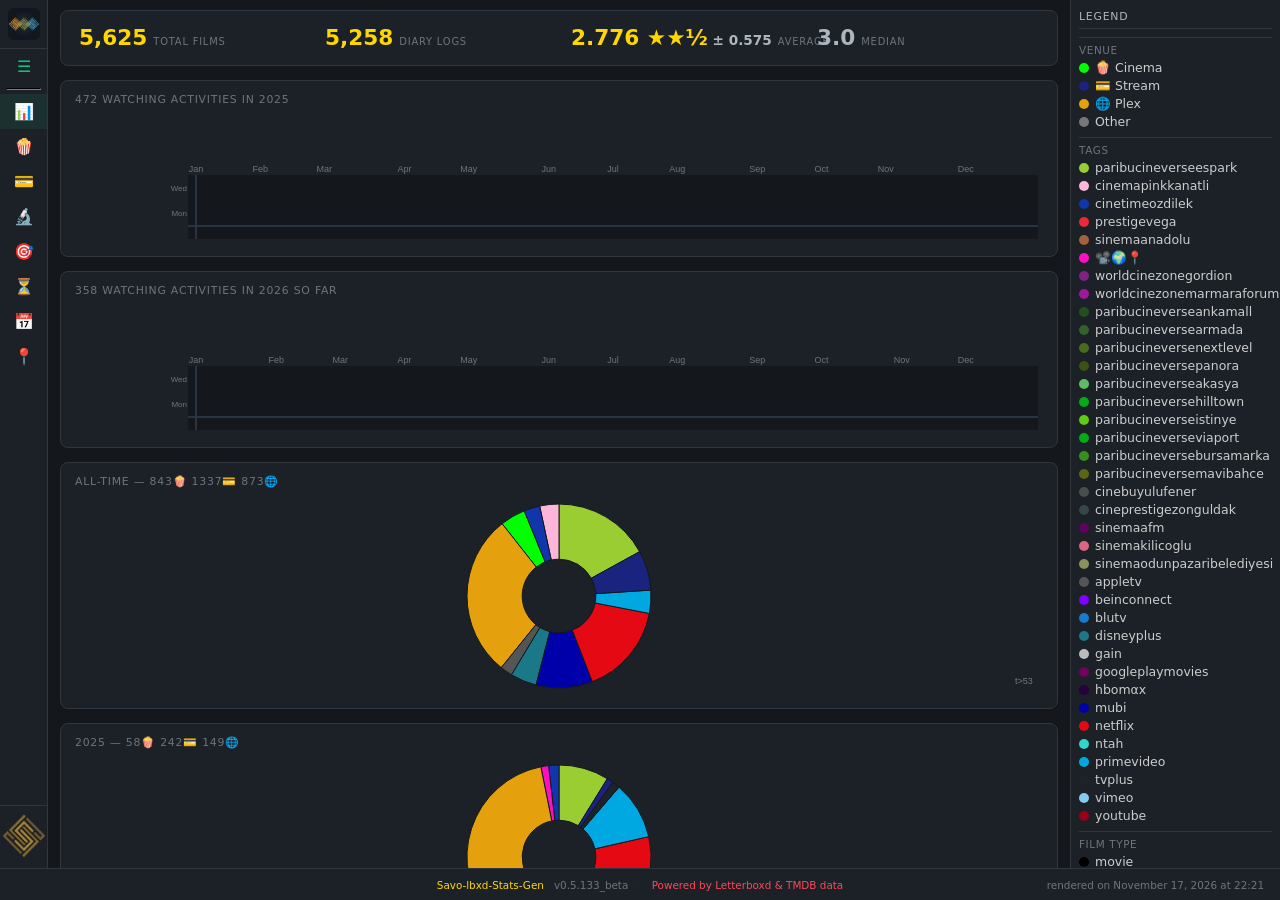
==== savo-lbxd-stats.html @ 1e32e4d1 "lbxd-stats static snapshot — 2026-11-17 22:21" ====
<!DOCTYPE html>
<html lang="en" data-bs-theme="dark">
<head>
<meta charset="UTF-8">
<meta name="viewport" content="width=device-width,initial-scale=1">
<title>Savo · lbxd Stats</title>
<link rel="icon" type="image/png" href="assets/_imgLogo_SOkyay.png">
<link rel="stylesheet" href="https://cdn.jsdelivr.net/npm/bootswatch@5/dist/darkly/bootstrap.min.css">
<link rel="stylesheet" href="assets/app.css">
<script src="https://cdn.plot.ly/plotly-2.35.2.min.js" charset="utf-8"></script>
<script src="assets/cinema_map_toggle.js" defer></script>
<script src="assets/showtime_toggle.js" defer></script>
<script src="assets/legacy_table_sort.js" defer></script>
<script src="assets/hover_panel_flip.js" defer></script>
<script src="assets/venue_hist_toggle.js" defer></script>
<script src="assets/queue_view.js" defer></script>
<script src="assets/tech_panel_toggle.js" defer></script>
<style>
/* WP-54: static-shell overrides */
html,body{margin:0;padding:0;height:100%;background:#14181c;overflow:hidden;}
#sshell{display:flex;flex-direction:column;height:100vh;width:100vw;overflow:hidden;}
#sshell-body{display:flex;flex:1;overflow:hidden;}

/* ── Sidebar ── */
.ssidebar{
  width:190px;min-width:190px;background:#1c2128;display:flex;flex-direction:column;
  align-items:stretch;padding:0;overflow-y:auto;overflow-x:hidden;
  border-right:1px solid #30363d;transition:width 0.18s ease;
  flex-shrink:0;
}
#ssidebar-header{
  display:flex;align-items:center;gap:8px;padding:10px 12px 6px;
  border-bottom:1px solid #30363d;
}
.slogo{
  width:38px;height:38px;object-fit:contain;border-radius:6px;flex-shrink:0;
}
.ssidebar-appname{
  font-size:0.72rem;font-weight:600;color:#e0e0e0;line-height:1.2;
  white-space:nowrap;overflow:hidden;
}
.snav{
  display:flex;align-items:center;gap:8px;width:100%;padding:8px 14px;
  text-decoration:none;color:#adb5bd;font-size:0.83rem;cursor:pointer;
  border:none;background:none;text-align:left;transition:background 0.1s;
  white-space:nowrap;overflow:hidden;
}
.snav:hover{background:rgba(255,255,255,0.05);color:#e0e0e0;}
.snav.active{color:#00ff9f;background:rgba(0,255,159,0.07);}
.snav-icon{font-size:1rem;flex-shrink:0;width:20px;text-align:center;}
.snav-label{overflow:hidden;}
.sdivider{margin:4px 10px;border-color:#30363d;}
.sqr-wrap{margin-top:auto;padding:8px 10px;}
.sqr-link{display:block;}
.sqr{width:100%;border-radius:6px;display:block;opacity:0.72;transition:opacity 0.15s;}
.sqr-link:hover .sqr{opacity:1;}
/* WP-73: personal logo — hidden when expanded, shown in the QR's place when
   collapsed (mirrors app.css .sidebar-logo-wrap / #sidebar.collapsed .sidebar-logo-wrap) */
.slogo-wrap{display:none;}
.spersonal-logo{width:44px;height:44px;object-fit:contain;opacity:0.65;transition:opacity 0.15s;}
.spersonal-logo:hover{opacity:1;}

/* Collapsed sidebar */
#sshell.collapsed .ssidebar{width:48px;min-width:48px;}
#sshell.collapsed .snav-label{display:none;}
#sshell.collapsed .ssidebar-appname{display:none;}
#sshell.collapsed .sqr-wrap{display:none;}
#sshell.collapsed .slogo-wrap{
  display:flex;justify-content:center;align-items:center;
  margin-top:auto;
  padding:8px 0 10px;border-top:1px solid #30363d;
}
#sshell.collapsed #ssidebar-header{padding:8px 4px;justify-content:center;}
#sshell.collapsed .slogo{width:32px;height:32px;}
#sshell.collapsed .snav{padding:8px;justify-content:center;}
#sshell.collapsed .sdivider{margin:4px 6px;}

/* ── Main content ── */
.smain{flex:1;overflow-y:auto;padding:10px 12px;min-width:0;}
.spage{}
/* pio.to_html(full_html=False) inserts an anonymous <div> between our
   chart-wrapper and the plotly-graph-div. Bridge the height:100% chain. */
.chart-wrapper{position:relative;overflow:hidden;}
/* WP-54: Fixed-size figures (lifetime diary scrollable heatmap) must NOT clip.
   overflow:visible + width:max-content lets the chart extend beyond its wrapper
   so the overflow-x:auto parent can detect the full scroll width.
   The axis figure's inline style (width:44px;overflow:hidden) overrides both rules
   via higher specificity (inline > class selector), keeping the axis at 44px. */
.chart-wrapper[data-responsive="false"]{overflow:visible;width:max-content;}
.chart-wrapper[data-responsive="false"]>div{height:auto;width:auto;}
.chart-wrapper[data-responsive="false"] .plotly-graph-div{height:auto!important;width:auto!important;}
.chart-wrapper>div{height:100%;width:100%;}
.plotly-graph-div{height:100%!important;width:100%!important;}
/* Hide non-functional interactive elements in static context */
.modebar{display:none!important;}
/* WP-88: venue-hist label toggle is now wired via assets/venue_hist_toggle.js
   (was display:none here — button rendered but dead, no clientside_callback
   equivalent existed yet in the static export). */
/* WP-54: Hide legend panel when Tracking or Lifetime Diary tab is active */
#sshell[data-page="tracking"] .sleg{display:none!important;}
#sshell[data-page="lifetime_diary"] .sleg{display:none!important;}
/* WP-56: Cinema History — same treatment; .smain{flex:1} reclaims the width
   on its own (no extra max-width override needed — unlike tracking, this
   page's content has no internal width constraint fighting the reclaimed
   space, it's a single full-bleed .plot-card). */
#sshell[data-page="cinema_map"] .sleg{display:none!important;}
/* WP-106: Queue — list membership is already inline coloured pills in the
   table/card, get_legend_entries() there is always [], same treatment. */
#sshell[data-page="queue"] .sleg{display:none!important;}
/* WP-98: Technical — every chart carries its own inline source badge/legend,
   get_legend_entries() there is always [], same treatment. */
#sshell[data-page="technical"] .sleg{display:none!important;}
/* WP-54: Tracking — compensate for hidden sleg (210px).
   In the live app sleg always occupies 210px even when empty, constraining
   smain to (viewport - sidebar - 210px). In static sleg is hidden, so we
   manually apply the same width budget to match the live layout.
   Also force the Bootstrap md-column split to always be active (side-by-side),
   preventing the col-12 fallback from stacking zones vertically. */
#page-tracking .container-fluid{max-width:calc(100% - 210px);}
#page-tracking .col-12.col-md-5{flex:0 0 auto!important;width:41.66667%!important;}
#page-tracking .col-12.col-md-7{flex:0 0 auto!important;width:58.33333%!important;}
/* WP-54: Tracking grid cells — min-width:0 prevents Plotly's initial render from
   expanding 1fr columns. By default min-width:auto allows the inline-script render
   (which fires while the page is display:none, so offsetWidth=0) to fall back to a
   large default width (~700px), bloating each grid column and causing horizontal
   scroll. With min-width:0 the cell is capped at 1fr; Plotly.Plots.resize() then
   correctly reads the true 1fr width and sizes the chart accordingly. */
#page-tracking .tracking-circle-grid>div{min-width:0;overflow:hidden;}

/* ── Legend panel ── */
.sleg{
  width:210px;min-width:210px;background:#1c2128;border-left:1px solid #30363d;
  overflow-y:auto;padding:10px 8px;font-size:0.78rem;color:#ccc;flex-shrink:0;
}
.sleg-title{
  font-size:0.68rem;color:#adb5bd;text-transform:uppercase;letter-spacing:0.07em;
  padding-bottom:5px;border-bottom:1px solid #30363d;margin-bottom:7px;
}

/* ── Footer strip (mirrors live app-footer) ── */
#sfooter{
  height:32px;background:#1c2128;border-top:1px solid #30363d;
  display:flex;align-items:center;justify-content:center;gap:10px;
  padding:0 16px;flex-shrink:0;position:relative;
}
.footer-app-name{font-size:0.65rem;color:#FFD700;font-weight:500;}
.footer-version{font-size:0.65rem;color:#6c757d;}
.footer-sep{font-size:0.65rem;color:#30363d;}
.footer-powered{font-size:0.65rem;color:#ff4757;}
</style>
</head>
<body>
<div id="sshell" class="collapsed">

<!-- Body row -->
<div id="sshell-body">

<!-- Sidebar -->
<div class="ssidebar">
  <div id="ssidebar-header">
    <img class="slogo" src="assets/app.png" alt="logo">
    <span class="ssidebar-appname">Savo-lbxd-Stats-Gen</span>
  </div>
  <button class="snav sidebar-toggle-btn" onclick="toggleSidebar()" title="Collapse sidebar">
    <span class="snav-icon">☰</span><span class="snav-label">Hide Sidebar</span>
  </button>
  <hr class="sdivider">
  <a id="tab-stats" href="#stats" onclick="showPage('stats');return false;" class="snav"><span class="snav-icon">📊</span><span class="snav-label">Stats</span></a>
  <a id="tab-cinema" href="#cinema" onclick="showPage('cinema');return false;" class="snav"><span class="snav-icon">🍿</span><span class="snav-label">Cinema</span></a>
  <a id="tab-stream" href="#stream" onclick="showPage('stream');return false;" class="snav"><span class="snav-icon">💳</span><span class="snav-label">Stream</span></a>
  <a id="tab-technical" href="#technical" onclick="showPage('technical');return false;" class="snav"><span class="snav-icon">🔬</span><span class="snav-label">Technical</span></a>
  <a id="tab-tracking" href="#tracking" onclick="showPage('tracking');return false;" class="snav"><span class="snav-icon">🎯</span><span class="snav-label">Tracking</span></a>
  <a id="tab-queue" href="#queue" onclick="showPage('queue');return false;" class="snav"><span class="snav-icon">⏳</span><span class="snav-label">Queue</span></a>
  <a id="tab-lifetime_diary" href="#lifetime_diary" onclick="showPage('lifetime_diary');return false;" class="snav"><span class="snav-icon">📅</span><span class="snav-label">Lifetime Diary</span></a>
  <a id="tab-cinema_map" href="#cinema_map" onclick="showPage('cinema_map');return false;" class="snav"><span class="snav-icon">📍</span><span class="snav-label">Cinema History</span></a>

  <div class="sqr-wrap">
    <a class="sqr-link" href="https://linktr.ee/savasokyay" target="_blank" rel="noopener">
      <img class="sqr" src="assets/_imgQR_SO_linktr.png" alt="QR code">
    </a>
  </div>
  <div class="slogo-wrap">
    <img class="spersonal-logo" src="assets/_imgLogo_SOkyay.png" alt="logo">
  </div>
</div>

<!-- Main content -->
<div class="smain">
<div id="page-stats" class="spage" style="display:block;">
<div><div><div class="row g-3 mb-3"><div class="col-md-12"><div class="plot-card"><div style="display:flex;gap:24px;align-items:flex-start;padding:2px 4px"><div style="flex:1 1 0;min-width:0;white-space:nowrap"><span style="font-size:1.35rem;font-weight:700;line-height:1.2"><span style="color:#FFD700">5,625</span></span><span style="font-size:0.62rem;text-transform:uppercase;letter-spacing:0.08em;color:#6c757d;margin-left:6px">Total Films</span></div><div style="flex:1 1 0;min-width:0;white-space:nowrap"><span style="font-size:1.35rem;font-weight:700;line-height:1.2"><span style="color:#FFD700">5,258</span></span><span style="font-size:0.62rem;text-transform:uppercase;letter-spacing:0.08em;color:#6c757d;margin-left:6px">Diary Logs</span></div><div style="flex:1 1 0;min-width:0;white-space:nowrap;cursor:help" title="On average, I rate harsher than the crowd by 0.61★ (across every film with both a personal and an LBxD rating)"><span style="font-size:1.35rem;font-weight:700;line-height:1.2"><span style="color:#FFD700">2.776  ★★½</span><span style="font-size:0.85rem;font-weight:600;color:#adb5bd">  ± 0.575</span></span><span style="font-size:0.62rem;text-transform:uppercase;letter-spacing:0.08em;color:#6c757d;margin-left:6px">Average</span></div><div style="flex:1 1 0;min-width:0;white-space:nowrap;cursor:help" title="184 smaller ratings will change median value to 2.5
3,528 larger ratings will change median value to 3.5"><span style="font-size:1.35rem;font-weight:700;line-height:1.2"><span style="color:#adb5bd">3.0</span></span><span style="font-size:0.62rem;text-transform:uppercase;letter-spacing:0.08em;color:#6c757d;margin-left:6px">Median</span></div></div></div></div></div><div class="row g-3 mb-3"><div class="col-md-6"><div class="plot-card" data-export-key="472-watching-activities-in-2025"><span class="plot-card-title">472 watching activities in 2025</span><div class="chart-wrapper" style="height:130px;width:100%;"><div>                            <div id="fig-0" class="plotly-graph-div" style="height:100%; width:100%;"></div>            <script>                window.PLOTLYENV=window.PLOTLYENV || {};                                if (document.getElementById("fig-0")) {                    Plotly.newPlot(                        "fig-0",                        [{"colorscale":[[0.0,"#161b22"],[0.19,"#161b22"],[0.2,"#21262d"],[0.39,"#21262d"],[0.4,"#0e4429"],[0.59,"#0e4429"],[0.6,"#006d32"],[0.79,"#006d32"],[0.8,"#26a641"],[0.99,"#26a641"],[1.0,"#39d353"]],"hoverlabel":{"align":"left","bgcolor":"#1c2128","bordercolor":"#30363d","font":{"color":"#e9ecef","family":"monospace","size":11},"namelength":0},"hovertemplate":"%{text}\u003cextra\u003e\u003c\u002fextra\u003e","showscale":false,"text":[["","\u003cb\u003e05 Jan 2025\u003c\u002fb\u003e  —  5 films\u003cbr\u003e────────────────────────────────────────────────\u003cbr\u003e\u003cb\u003e1.\u003c\u002fb\u003e&nbsp;Secret Level - Unreal Tou… (2024)&nbsp;&nbsp;2.5&nbsp;&nbsp;&nbsp;&nbsp;&nbsp;&nbsp;\u003cspan style='color:#00a8e1'\u003e💳 primevideo\u003c\u002fspan\u003e\u003cbr\u003e\u003cb\u003e2.\u003c\u002fb\u003e&nbsp;Secret Level - Warhammer … (2024)&nbsp;&nbsp;2.5&nbsp;&nbsp;&nbsp;&nbsp;&nbsp;&nbsp;\u003cspan style='color:#00a8e1'\u003e💳 primevideo\u003c\u002fspan\u003e\u003cbr\u003e\u003cb\u003e3.\u003c\u002fb\u003e&nbsp;Secret Level - PAC-MAN: C… (2024)&nbsp;&nbsp;2.5&nbsp;&nbsp;&nbsp;&nbsp;&nbsp;&nbsp;\u003cspan style='color:#00a8e1'\u003e💳 primevideo\u003c\u002fspan\u003e\u003cbr\u003e\u003cb\u003e4.\u003c\u002fb\u003e&nbsp;Going My Way (1944)&nbsp;&nbsp;&nbsp;&nbsp;&nbsp;&nbsp;&nbsp;&nbsp;&nbsp;&nbsp;&nbsp;&nbsp;&nbsp;&nbsp;&nbsp;&nbsp;2.5&nbsp;&nbsp;&nbsp;&nbsp;&nbsp;&nbsp;\u003cspan style='color:#E5A00D'\u003e🌐 plex\u003c\u002fspan\u003e\u003cbr\u003e\u003cb\u003e5.\u003c\u002fb\u003e&nbsp;Munich (2005)&nbsp;&nbsp;&nbsp;&nbsp;&nbsp;&nbsp;&nbsp;&nbsp;&nbsp;&nbsp;&nbsp;&nbsp;&nbsp;&nbsp;&nbsp;&nbsp;&nbsp;&nbsp;&nbsp;&nbsp;&nbsp;&nbsp;3.0&nbsp;&nbsp;&nbsp;&nbsp;&nbsp;&nbsp;\u003cspan style='color:#e50914'\u003e💳 netflix\u003c\u002fspan\u003e","\u003cb\u003e12 Jan 2025\u003c\u002fb\u003e\u003cbr\u003e\u003cspan style='color:#6c757d'\u003eNo films logged\u003c\u002fspan\u003e","\u003cb\u003e19 Jan 2025\u003c\u002fb\u003e  —  2 films\u003cbr\u003e────────────────────────────────────────────────\u003cbr\u003e\u003cb\u003e1.\u003c\u002fb\u003e&nbsp;The Woman in Red (1984)&nbsp;&nbsp;&nbsp;&nbsp;&nbsp;&nbsp;&nbsp;&nbsp;&nbsp;&nbsp;&nbsp;&nbsp;2.5&nbsp;&nbsp;&nbsp;&nbsp;&nbsp;&nbsp;\u003cspan style='color:#00a8e1'\u003e💳 primevideo\u003c\u002fspan\u003e\u003cbr\u003e\u003cb\u003e2.\u003c\u002fb\u003e&nbsp;Fatal Attraction (1987)&nbsp;&nbsp;&nbsp;&nbsp;&nbsp;&nbsp;&nbsp;&nbsp;&nbsp;&nbsp;&nbsp;&nbsp;3.0&nbsp;&nbsp;&nbsp;&nbsp;&nbsp;&nbsp;\u003cspan style='color:#e50914'\u003e💳 netflix\u003c\u002fspan\u003e","\u003cb\u003e26 Jan 2025\u003c\u002fb\u003e  —  4 films\u003cbr\u003e────────────────────────────────────────────────\u003cbr\u003e\u003cb\u003e1.\u003c\u002fb\u003e&nbsp;Zugzwang (2025)&nbsp;&nbsp;&nbsp;&nbsp;&nbsp;&nbsp;&nbsp;&nbsp;&nbsp;&nbsp;&nbsp;&nbsp;&nbsp;&nbsp;&nbsp;&nbsp;&nbsp;&nbsp;&nbsp;&nbsp;1.5&nbsp;&nbsp;&nbsp;&nbsp;&nbsp;&nbsp;\u003cspan style='color:#0000aa'\u003e💳 mubi\u003c\u002fspan\u003e\u003cbr\u003e\u003cb\u003e2.\u003c\u002fb\u003e&nbsp;Instruments of a Beating … (2024)&nbsp;&nbsp;3.0&nbsp;&nbsp;&nbsp;&nbsp;&nbsp;&nbsp;\u003cbr\u003e\u003cb\u003e3.\u003c\u002fb\u003e&nbsp;The Last Ranger (2024)&nbsp;&nbsp;&nbsp;&nbsp;&nbsp;&nbsp;&nbsp;&nbsp;&nbsp;&nbsp;&nbsp;&nbsp;&nbsp;2.5&nbsp;&nbsp;&nbsp;&nbsp;&nbsp;&nbsp;\u003cbr\u003e\u003cb\u003e4.\u003c\u002fb\u003e&nbsp;I Am Ready, Warden (2024)&nbsp;&nbsp;&nbsp;&nbsp;&nbsp;&nbsp;&nbsp;&nbsp;&nbsp;&nbsp;2.5&nbsp;&nbsp;&nbsp;&nbsp;&nbsp;&nbsp;","\u003cb\u003e02 Feb 2025\u003c\u002fb\u003e\u003cbr\u003e\u003cspan style='color:#6c757d'\u003eNo films logged\u003c\u002fspan\u003e","\u003cb\u003e09 Feb 2025\u003c\u002fb\u003e  —  2 films\u003cbr\u003e────────────────────────────────────────────────\u003cbr\u003e\u003cb\u003e1.\u003c\u002fb\u003e&nbsp;Demon Slayer: Kimetsu no … (2021)&nbsp;&nbsp;2.5&nbsp;&nbsp;&nbsp;&nbsp;&nbsp;&nbsp;\u003cspan style='color:#E5A00D'\u003e🌐 plex\u003c\u002fspan\u003e\u003cbr\u003e\u003cb\u003e2.\u003c\u002fb\u003e&nbsp;A Man Escaped (1956)&nbsp;&nbsp;&nbsp;&nbsp;&nbsp;&nbsp;&nbsp;&nbsp;&nbsp;&nbsp;&nbsp;&nbsp;&nbsp;&nbsp;&nbsp;3.0&nbsp;&nbsp;&nbsp;&nbsp;&nbsp;&nbsp;\u003cspan style='color:#E5A00D'\u003e🌐 plex\u003c\u002fspan\u003e","\u003cb\u003e16 Feb 2025\u003c\u002fb\u003e  —  1 film\u003cbr\u003e────────────────────────────────────────────────\u003cbr\u003e\u003cb\u003e1.\u003c\u002fb\u003e&nbsp;The Greatest Show on Earth (1952)&nbsp;&nbsp;2.0&nbsp;&nbsp;&nbsp;&nbsp;&nbsp;&nbsp;\u003cspan style='color:#E5A00D'\u003e🌐 plex\u003c\u002fspan\u003e","\u003cb\u003e23 Feb 2025\u003c\u002fb\u003e  —  4 films\u003cbr\u003e────────────────────────────────────────────────\u003cbr\u003e\u003cb\u003e1.\u003c\u002fb\u003e&nbsp;Death by Numbers (2024)&nbsp;&nbsp;&nbsp;&nbsp;&nbsp;&nbsp;&nbsp;&nbsp;&nbsp;&nbsp;&nbsp;&nbsp;2.5&nbsp;&nbsp;&nbsp;&nbsp;&nbsp;&nbsp;\u003cspan style='color:#E5A00D'\u003e🌐 plex\u003c\u002fspan\u003e\u003cbr\u003e\u003cb\u003e2.\u003c\u002fb\u003e&nbsp;Magic Candies (2024)&nbsp;&nbsp;&nbsp;&nbsp;&nbsp;&nbsp;&nbsp;&nbsp;&nbsp;&nbsp;&nbsp;&nbsp;&nbsp;&nbsp;&nbsp;2.5&nbsp;&nbsp;&nbsp;&nbsp;&nbsp;&nbsp;\u003cspan style='color:#E5A00D'\u003e🌐 plex\u003c\u002fspan\u003e\u003cbr\u003e\u003cb\u003e3.\u003c\u002fb\u003e&nbsp;Nickel Boys (2024)&nbsp;&nbsp;&nbsp;&nbsp;&nbsp;&nbsp;&nbsp;&nbsp;&nbsp;&nbsp;&nbsp;&nbsp;&nbsp;&nbsp;&nbsp;&nbsp;&nbsp;2.5&nbsp;&nbsp;&nbsp;&nbsp;&nbsp;&nbsp;\u003cspan style='color:#E5A00D'\u003e🌐 plex\u003c\u002fspan\u003e\u003cbr\u003e\u003cb\u003e4.\u003c\u002fb\u003e&nbsp;Cooked (2025)&nbsp;&nbsp;&nbsp;&nbsp;&nbsp;&nbsp;&nbsp;&nbsp;&nbsp;&nbsp;&nbsp;&nbsp;&nbsp;&nbsp;&nbsp;&nbsp;&nbsp;&nbsp;&nbsp;&nbsp;&nbsp;&nbsp;3.0&nbsp;&nbsp;&nbsp;&nbsp;&nbsp;&nbsp;\u003cspan style='color:#1B7987'\u003e💳 disneyplus\u003c\u002fspan\u003e","\u003cb\u003e02 Mar 2025\u003c\u002fb\u003e  —  1 film\u003cbr\u003e────────────────────────────────────────────────\u003cbr\u003e\u003cb\u003e1.\u003c\u002fb\u003e&nbsp;Better Man (2024)&nbsp;&nbsp;&nbsp;&nbsp;&nbsp;&nbsp;&nbsp;&nbsp;&nbsp;&nbsp;&nbsp;&nbsp;&nbsp;&nbsp;&nbsp;&nbsp;&nbsp;&nbsp;3.0&nbsp;&nbsp;&nbsp;&nbsp;&nbsp;&nbsp;\u003cspan style='color:#E5A00D'\u003e🌐 plex\u003c\u002fspan\u003e","\u003cb\u003e09 Mar 2025\u003c\u002fb\u003e  —  2 films\u003cbr\u003e────────────────────────────────────────────────\u003cbr\u003e\u003cb\u003e1.\u003c\u002fb\u003e&nbsp;Mishima: A Life in Four C… (1985)&nbsp;&nbsp;2.5&nbsp;&nbsp;&nbsp;&nbsp;&nbsp;&nbsp;\u003cspan style='color:#0000aa'\u003e💳 mubi\u003c\u002fspan\u003e\u003cbr\u003e\u003cb\u003e2.\u003c\u002fb\u003e&nbsp;Another You (2025)&nbsp;&nbsp;&nbsp;&nbsp;&nbsp;&nbsp;&nbsp;&nbsp;&nbsp;&nbsp;&nbsp;&nbsp;&nbsp;&nbsp;&nbsp;&nbsp;&nbsp;2.0&nbsp;&nbsp;&nbsp;&nbsp;&nbsp;&nbsp;\u003cspan style='color:#1B7987'\u003e💳 disneyplus\u003c\u002fspan\u003e","\u003cb\u003e16 Mar 2025\u003c\u002fb\u003e  —  1 film\u003cbr\u003e────────────────────────────────────────────────\u003cbr\u003e\u003cb\u003e1.\u003c\u002fb\u003e&nbsp;The Proposal (2009)&nbsp;&nbsp;&nbsp;&nbsp;&nbsp;&nbsp;&nbsp;&nbsp;&nbsp;&nbsp;&nbsp;&nbsp;&nbsp;&nbsp;&nbsp;&nbsp;3.0&nbsp;&nbsp;&nbsp;&nbsp;&nbsp;&nbsp;\u003cspan style='color:#1B7987'\u003e💳 disneyplus\u003c\u002fspan\u003e","\u003cb\u003e23 Mar 2025\u003c\u002fb\u003e  —  1 film\u003cbr\u003e────────────────────────────────────────────────\u003cbr\u003e\u003cb\u003e1.\u003c\u002fb\u003e&nbsp;Tenet (2020)&nbsp;&nbsp;&nbsp;&nbsp;&nbsp;&nbsp;&nbsp;&nbsp;&nbsp;&nbsp;&nbsp;&nbsp;&nbsp;&nbsp;&nbsp;&nbsp;&nbsp;&nbsp;&nbsp;&nbsp;&nbsp;&nbsp;&nbsp;-&nbsp;&nbsp;&nbsp;&nbsp;&nbsp;&nbsp;&nbsp;&nbsp;\u003cspan style='color:#555555'\u003e💳 appletv\u003c\u002fspan\u003e","\u003cb\u003e30 Mar 2025\u003c\u002fb\u003e\u003cbr\u003e\u003cspan style='color:#6c757d'\u003eNo films logged\u003c\u002fspan\u003e","\u003cb\u003e06 Apr 2025\u003c\u002fb\u003e  —  3 films\u003cbr\u003e────────────────────────────────────────────────\u003cbr\u003e\u003cb\u003e1.\u003c\u002fb\u003e&nbsp;Zoolander (2001)&nbsp;&nbsp;&nbsp;&nbsp;&nbsp;&nbsp;&nbsp;&nbsp;&nbsp;&nbsp;&nbsp;&nbsp;&nbsp;&nbsp;&nbsp;&nbsp;&nbsp;&nbsp;&nbsp;2.5&nbsp;&nbsp;&nbsp;&nbsp;&nbsp;&nbsp;\u003cspan style='color:#700060'\u003e💳 googleplaymovies\u003c\u002fspan\u003e\u003cbr\u003e\u003cb\u003e2.\u003c\u002fb\u003e&nbsp;Spotless (2022)&nbsp;&nbsp;&nbsp;&nbsp;&nbsp;&nbsp;&nbsp;&nbsp;&nbsp;&nbsp;&nbsp;&nbsp;&nbsp;&nbsp;&nbsp;&nbsp;&nbsp;&nbsp;&nbsp;&nbsp;2.0&nbsp;&nbsp;&nbsp;&nbsp;&nbsp;&nbsp;\u003cspan style='color:#0000aa'\u003e💳 mubi\u003c\u002fspan\u003e\u003cbr\u003e\u003cb\u003e3.\u003c\u002fb\u003e&nbsp;Tenement (2023)&nbsp;&nbsp;&nbsp;&nbsp;&nbsp;&nbsp;&nbsp;&nbsp;&nbsp;&nbsp;&nbsp;&nbsp;&nbsp;&nbsp;&nbsp;&nbsp;&nbsp;&nbsp;&nbsp;&nbsp;2.5&nbsp;&nbsp;&nbsp;&nbsp;&nbsp;&nbsp;\u003cspan style='color:#0000aa'\u003e💳 mubi\u003c\u002fspan\u003e","\u003cb\u003e13 Apr 2025\u003c\u002fb\u003e  —  2 films\u003cbr\u003e────────────────────────────────────────────────\u003cbr\u003e\u003cb\u003e1.\u003c\u002fb\u003e&nbsp;Black Mirror: Hotel Rever… (2025)&nbsp;&nbsp;2.5&nbsp;&nbsp;&nbsp;&nbsp;&nbsp;&nbsp;\u003cspan style='color:#e50914'\u003e💳 netflix\u003c\u002fspan\u003e\u003cbr\u003e\u003cb\u003e2.\u003c\u002fb\u003e&nbsp;Black Mirror: Plaything (2025)&nbsp;&nbsp;&nbsp;&nbsp;&nbsp;2.5&nbsp;&nbsp;&nbsp;&nbsp;&nbsp;&nbsp;\u003cspan style='color:#e50914'\u003e💳 netflix\u003c\u002fspan\u003e","\u003cb\u003e20 Apr 2025\u003c\u002fb\u003e  —  3 films\u003cbr\u003e────────────────────────────────────────────────\u003cbr\u003e\u003cb\u003e1.\u003c\u002fb\u003e&nbsp;Snow (2017)&nbsp;&nbsp;&nbsp;&nbsp;&nbsp;&nbsp;&nbsp;&nbsp;&nbsp;&nbsp;&nbsp;&nbsp;&nbsp;&nbsp;&nbsp;&nbsp;&nbsp;&nbsp;&nbsp;&nbsp;&nbsp;&nbsp;&nbsp;&nbsp;2.5&nbsp;&nbsp;&nbsp;&nbsp;&nbsp;&nbsp;\u003cspan style='color:#28003c'\u003e💳 hbomαx\u003c\u002fspan\u003e\u003cbr\u003e\u003cb\u003e2.\u003c\u002fb\u003e&nbsp;Mrs. Salkim's Diamonds (1999)&nbsp;&nbsp;&nbsp;&nbsp;&nbsp;&nbsp;2.5&nbsp;&nbsp;&nbsp;&nbsp;&nbsp;&nbsp;\u003cspan style='color:#0000aa'\u003e💳 mubi\u003c\u002fspan\u003e\u003cbr\u003e\u003cb\u003e3.\u003c\u002fb\u003e&nbsp;The Woman Has No Name (1988)&nbsp;&nbsp;&nbsp;&nbsp;&nbsp;&nbsp;&nbsp;2.5&nbsp;&nbsp;&nbsp;&nbsp;&nbsp;&nbsp;\u003cspan style='color:#0000aa'\u003e💳 mubi\u003c\u002fspan\u003e","\u003cb\u003e27 Apr 2025\u003c\u002fb\u003e  —  3 films\u003cbr\u003e────────────────────────────────────────────────\u003cbr\u003e\u003cb\u003e1.\u003c\u002fb\u003e&nbsp;Locked (2025)&nbsp;&nbsp;&nbsp;&nbsp;&nbsp;&nbsp;&nbsp;&nbsp;&nbsp;&nbsp;&nbsp;&nbsp;&nbsp;&nbsp;&nbsp;&nbsp;&nbsp;&nbsp;&nbsp;&nbsp;&nbsp;&nbsp;3.0&nbsp;&nbsp;&nbsp;&nbsp;&nbsp;&nbsp;\u003cspan style='color:#E5A00D'\u003e🌐 plex\u003c\u002fspan\u003e\u003cbr\u003e\u003cb\u003e2.\u003c\u002fb\u003e&nbsp;Takıntılar (2024)&nbsp;&nbsp;&nbsp;&nbsp;&nbsp;&nbsp;&nbsp;&nbsp;&nbsp;&nbsp;&nbsp;&nbsp;&nbsp;&nbsp;&nbsp;&nbsp;&nbsp;&nbsp;2.5&nbsp;&nbsp;&nbsp;&nbsp;&nbsp;&nbsp;\u003cspan style='color:#e50914'\u003e💳 netflix\u003c\u002fspan\u003e\u003cbr\u003e\u003cb\u003e3.\u003c\u002fb\u003e&nbsp;Havoc (2025)&nbsp;&nbsp;&nbsp;&nbsp;&nbsp;&nbsp;&nbsp;&nbsp;&nbsp;&nbsp;&nbsp;&nbsp;&nbsp;&nbsp;&nbsp;&nbsp;&nbsp;&nbsp;&nbsp;&nbsp;&nbsp;&nbsp;&nbsp;2.5&nbsp;&nbsp;&nbsp;&nbsp;&nbsp;&nbsp;\u003cspan style='color:#e50914'\u003e💳 netflix\u003c\u002fspan\u003e","\u003cb\u003e04 May 2025\u003c\u002fb\u003e\u003cbr\u003e\u003cspan style='color:#6c757d'\u003eNo films logged\u003c\u002fspan\u003e","\u003cb\u003e11 May 2025\u003c\u002fb\u003e  —  1 film\u003cbr\u003e────────────────────────────────────────────────\u003cbr\u003e\u003cb\u003e1.\u003c\u002fb\u003e&nbsp;We Own This City (2022)&nbsp;&nbsp;&nbsp;&nbsp;&nbsp;&nbsp;&nbsp;&nbsp;&nbsp;&nbsp;&nbsp;&nbsp;2.5&nbsp;&nbsp;&nbsp;&nbsp;&nbsp;&nbsp;\u003cspan style='color:#28003c'\u003e💳 hbomαx\u003c\u002fspan\u003e","\u003cb\u003e18 May 2025\u003c\u002fb\u003e\u003cbr\u003e\u003cspan style='color:#6c757d'\u003eNo films logged\u003c\u002fspan\u003e","\u003cb\u003e25 May 2025\u003c\u002fb\u003e  —  2 films\u003cbr\u003e────────────────────────────────────────────────\u003cbr\u003e\u003cb\u003e1.\u003c\u002fb\u003e&nbsp;Veda Partisi (2024)&nbsp;&nbsp;&nbsp;&nbsp;&nbsp;&nbsp;&nbsp;&nbsp;&nbsp;&nbsp;&nbsp;&nbsp;&nbsp;&nbsp;&nbsp;&nbsp;1.0&nbsp;&nbsp;&nbsp;&nbsp;&nbsp;&nbsp;\u003cspan style='color:#00a8e1'\u003e💳 primevideo\u003c\u002fspan\u003e\u003cbr\u003e\u003cb\u003e2.\u003c\u002fb\u003e&nbsp;One of Those Days When He… (2024)&nbsp;&nbsp;2.5&nbsp;&nbsp;&nbsp;&nbsp;&nbsp;&nbsp;\u003cspan style='color:#0000aa'\u003e💳 mubi\u003c\u002fspan\u003e","\u003cb\u003e01 Jun 2025\u003c\u002fb\u003e  —  2 films\u003cbr\u003e────────────────────────────────────────────────\u003cbr\u003e\u003cb\u003e1.\u003c\u002fb\u003e&nbsp;Crying is allowed Laughin… (2024)&nbsp;&nbsp;3.0&nbsp;&nbsp;&nbsp;&nbsp;&nbsp;&nbsp;\u003cspan style='color:#0000aa'\u003e💳 mubi\u003c\u002fspan\u003e\u003cbr\u003e\u003cb\u003e2.\u003c\u002fb\u003e&nbsp;Pure White (2021)&nbsp;&nbsp;&nbsp;&nbsp;&nbsp;&nbsp;&nbsp;&nbsp;&nbsp;&nbsp;&nbsp;&nbsp;&nbsp;&nbsp;&nbsp;&nbsp;&nbsp;&nbsp;3.0&nbsp;&nbsp;&nbsp;&nbsp;&nbsp;&nbsp;\u003cspan style='color:#00a8e1'\u003e💳 primevideo\u003c\u002fspan\u003e","\u003cb\u003e08 Jun 2025\u003c\u002fb\u003e\u003cbr\u003e\u003cspan style='color:#6c757d'\u003eNo films logged\u003c\u002fspan\u003e","\u003cb\u003e15 Jun 2025\u003c\u002fb\u003e\u003cbr\u003e\u003cspan style='color:#6c757d'\u003eNo films logged\u003c\u002fspan\u003e","\u003cb\u003e22 Jun 2025\u003c\u002fb\u003e\u003cbr\u003e\u003cspan style='color:#6c757d'\u003eNo films logged\u003c\u002fspan\u003e","\u003cb\u003e29 Jun 2025\u003c\u002fb\u003e\u003cbr\u003e\u003cspan style='color:#6c757d'\u003eNo films logged\u003c\u002fspan\u003e","\u003cb\u003e06 Jul 2025\u003c\u002fb\u003e\u003cbr\u003e\u003cspan style='color:#6c757d'\u003eNo films logged\u003c\u002fspan\u003e","\u003cb\u003e13 Jul 2025\u003c\u002fb\u003e  —  2 films\u003cbr\u003e────────────────────────────────────────────────\u003cbr\u003e\u003cb\u003e1.\u003c\u002fb\u003e&nbsp;Grown Ups (2010)&nbsp;&nbsp;&nbsp;&nbsp;&nbsp;&nbsp;&nbsp;&nbsp;&nbsp;&nbsp;&nbsp;&nbsp;&nbsp;&nbsp;&nbsp;&nbsp;&nbsp;&nbsp;&nbsp;2.0&nbsp;&nbsp;&nbsp;&nbsp;&nbsp;&nbsp;\u003cspan style='color:#e50914'\u003e💳 netflix\u003c\u002fspan\u003e\u003cbr\u003e\u003cb\u003e2.\u003c\u002fb\u003e&nbsp;Love, Death & Robots: Clo… (2025)&nbsp;&nbsp;2.5&nbsp;&nbsp;&nbsp;&nbsp;&nbsp;&nbsp;\u003cspan style='color:#e50914'\u003e💳 netflix\u003c\u002fspan\u003e","\u003cb\u003e20 Jul 2025\u003c\u002fb\u003e  —  5 films\u003cbr\u003e────────────────────────────────────────────────\u003cbr\u003e\u003cb\u003e1.\u003c\u002fb\u003e&nbsp;The Big Country (1958)&nbsp;&nbsp;&nbsp;&nbsp;&nbsp;&nbsp;&nbsp;&nbsp;&nbsp;&nbsp;&nbsp;&nbsp;&nbsp;2.5&nbsp;&nbsp;&nbsp;&nbsp;&nbsp;&nbsp;\u003cspan style='color:#00a8e1'\u003e💳 primevideo\u003c\u002fspan\u003e\u003cbr\u003e\u003cb\u003e2.\u003c\u002fb\u003e&nbsp;The Tree of Wooden Clogs (1978)&nbsp;&nbsp;&nbsp;&nbsp;3.0&nbsp;&nbsp;&nbsp;&nbsp;&nbsp;&nbsp;\u003cspan style='color:#e50914'\u003e💳 netflix\u003c\u002fspan\u003e\u003cbr\u003e\u003cb\u003e3.\u003c\u002fb\u003e&nbsp;A Girl in the River: The … (2015)&nbsp;&nbsp;3.0&nbsp;&nbsp;&nbsp;&nbsp;&nbsp;&nbsp;\u003cspan style='color:#28003c'\u003e💳 hbomαx\u003c\u002fspan\u003e\u003cbr\u003e\u003cb\u003e4.\u003c\u002fb\u003e&nbsp;Mississippi Burning (1988)&nbsp;&nbsp;&nbsp;&nbsp;&nbsp;&nbsp;&nbsp;&nbsp;&nbsp;3.5&nbsp;&nbsp;&nbsp;&nbsp;&nbsp;&nbsp;\u003cspan style='color:#00a8e1'\u003e💳 primevideo\u003c\u002fspan\u003e\u003cbr\u003e\u003cb\u003e5.\u003c\u002fb\u003e&nbsp;Arthur (1981)&nbsp;&nbsp;&nbsp;&nbsp;&nbsp;&nbsp;&nbsp;&nbsp;&nbsp;&nbsp;&nbsp;&nbsp;&nbsp;&nbsp;&nbsp;&nbsp;&nbsp;&nbsp;&nbsp;&nbsp;&nbsp;&nbsp;2.5&nbsp;&nbsp;&nbsp;&nbsp;&nbsp;&nbsp;\u003cspan style='color:#700060'\u003e💳 googleplaymovies\u003c\u002fspan\u003e","\u003cb\u003e27 Jul 2025\u003c\u002fb\u003e  —  2 films\u003cbr\u003e────────────────────────────────────────────────\u003cbr\u003e\u003cb\u003e1.\u003c\u002fb\u003e&nbsp;True Grit (1969)&nbsp;&nbsp;&nbsp;&nbsp;&nbsp;&nbsp;&nbsp;&nbsp;&nbsp;&nbsp;&nbsp;&nbsp;&nbsp;&nbsp;&nbsp;&nbsp;&nbsp;&nbsp;&nbsp;3.0&nbsp;&nbsp;&nbsp;&nbsp;&nbsp;&nbsp;\u003cspan style='color:#700060'\u003e💳 googleplaymovies\u003c\u002fspan\u003e\u003cbr\u003e\u003cb\u003e2.\u003c\u002fb\u003e&nbsp;The Book of Life (2014)&nbsp;&nbsp;&nbsp;&nbsp;&nbsp;&nbsp;&nbsp;&nbsp;&nbsp;&nbsp;&nbsp;&nbsp;3.0&nbsp;&nbsp;&nbsp;&nbsp;&nbsp;&nbsp;\u003cspan style='color:#1B7987'\u003e💳 disneyplus\u003c\u002fspan\u003e","\u003cb\u003e03 Aug 2025\u003c\u002fb\u003e  —  3 films\u003cbr\u003e────────────────────────────────────────────────\u003cbr\u003e\u003cb\u003e1.\u003c\u002fb\u003e&nbsp;Born on the Fourth of July (1989)&nbsp;&nbsp;3.0&nbsp;&nbsp;&nbsp;&nbsp;&nbsp;&nbsp;\u003cspan style='color:#E5A00D'\u003e🌐 plex\u003c\u002fspan\u003e\u003cbr\u003e\u003cb\u003e2.\u003c\u002fb\u003e&nbsp;Dangerous Liaisons (1988)&nbsp;&nbsp;&nbsp;&nbsp;&nbsp;&nbsp;&nbsp;&nbsp;&nbsp;&nbsp;3.0&nbsp;&nbsp;&nbsp;&nbsp;&nbsp;&nbsp;\u003cspan style='color:#E5A00D'\u003e🌐 plex\u003c\u002fspan\u003e\u003cbr\u003e\u003cb\u003e3.\u003c\u002fb\u003e&nbsp;Snow White (2025)&nbsp;&nbsp;&nbsp;&nbsp;&nbsp;&nbsp;&nbsp;&nbsp;&nbsp;&nbsp;&nbsp;&nbsp;&nbsp;&nbsp;&nbsp;&nbsp;&nbsp;&nbsp;1.5&nbsp;&nbsp;&nbsp;&nbsp;&nbsp;&nbsp;\u003cspan style='color:#E5A00D'\u003e🌐 plex\u003c\u002fspan\u003e","\u003cb\u003e10 Aug 2025\u003c\u002fb\u003e  —  1 film\u003cbr\u003e────────────────────────────────────────────────\u003cbr\u003e\u003cb\u003e1.\u003c\u002fb\u003e&nbsp;Coldplay: Music of the Sp… (2023)&nbsp;&nbsp;-&nbsp;&nbsp;&nbsp;&nbsp;&nbsp;&nbsp;&nbsp;&nbsp;\u003cspan style='color:#E5A00D'\u003e🌐 plex\u003c\u002fspan\u003e","\u003cb\u003e17 Aug 2025\u003c\u002fb\u003e  —  1 film\u003cbr\u003e────────────────────────────────────────────────\u003cbr\u003e\u003cb\u003e1.\u003c\u002fb\u003e&nbsp;Nobody 2 (2025)&nbsp;&nbsp;&nbsp;&nbsp;&nbsp;&nbsp;&nbsp;&nbsp;&nbsp;&nbsp;&nbsp;&nbsp;&nbsp;&nbsp;&nbsp;&nbsp;&nbsp;&nbsp;&nbsp;&nbsp;2.5&nbsp;&nbsp;&nbsp;&nbsp;&nbsp;&nbsp;\u003cspan style='color:#9ACD32'\u003e🍿 paribucineverseespark\u003c\u002fspan\u003e","\u003cb\u003e24 Aug 2025\u003c\u002fb\u003e  —  1 film\u003cbr\u003e────────────────────────────────────────────────\u003cbr\u003e\u003cb\u003e1.\u003c\u002fb\u003e&nbsp;Midnight Express (1978)&nbsp;&nbsp;&nbsp;&nbsp;&nbsp;&nbsp;&nbsp;&nbsp;&nbsp;&nbsp;&nbsp;&nbsp;2.0&nbsp;&nbsp;&nbsp;&nbsp;&nbsp;&nbsp;\u003cspan style='color:#E5A00D'\u003e🌐 plex\u003c\u002fspan\u003e","\u003cb\u003e31 Aug 2025\u003c\u002fb\u003e\u003cbr\u003e\u003cspan style='color:#6c757d'\u003eNo films logged\u003c\u002fspan\u003e","\u003cb\u003e07 Sep 2025\u003c\u002fb\u003e\u003cbr\u003e\u003cspan style='color:#6c757d'\u003eNo films logged\u003c\u002fspan\u003e","\u003cb\u003e14 Sep 2025\u003c\u002fb\u003e  —  2 films\u003cbr\u003e────────────────────────────────────────────────\u003cbr\u003e\u003cb\u003e1.\u003c\u002fb\u003e&nbsp;Mountainhead (2025)&nbsp;&nbsp;&nbsp;&nbsp;&nbsp;&nbsp;&nbsp;&nbsp;&nbsp;&nbsp;&nbsp;&nbsp;&nbsp;&nbsp;&nbsp;&nbsp;2.5&nbsp;&nbsp;&nbsp;&nbsp;&nbsp;&nbsp;\u003cspan style='color:#28003c'\u003e💳 hbomαx\u003c\u002fspan\u003e\u003cbr\u003e\u003cb\u003e2.\u003c\u002fb\u003e&nbsp;Cocoon (1985)&nbsp;&nbsp;&nbsp;&nbsp;&nbsp;&nbsp;&nbsp;&nbsp;&nbsp;&nbsp;&nbsp;&nbsp;&nbsp;&nbsp;&nbsp;&nbsp;&nbsp;&nbsp;&nbsp;&nbsp;&nbsp;&nbsp;3.0&nbsp;&nbsp;&nbsp;&nbsp;&nbsp;&nbsp;\u003cspan style='color:#E5A00D'\u003e🌐 plex\u003c\u002fspan\u003e","\u003cb\u003e21 Sep 2025\u003c\u002fb\u003e\u003cbr\u003e\u003cspan style='color:#6c757d'\u003eNo films logged\u003c\u002fspan\u003e","\u003cb\u003e28 Sep 2025\u003c\u002fb\u003e  —  4 films\u003cbr\u003e────────────────────────────────────────────────\u003cbr\u003e\u003cb\u003e1.\u003c\u002fb\u003e&nbsp;Two Arabian Knights (1927)&nbsp;&nbsp;&nbsp;&nbsp;&nbsp;&nbsp;&nbsp;&nbsp;&nbsp;2.5&nbsp;&nbsp;&nbsp;&nbsp;&nbsp;&nbsp;\u003cspan style='color:#E5A00D'\u003e🌐 plex\u003c\u002fspan\u003e\u003cbr\u003e\u003cb\u003e2.\u003c\u002fb\u003e&nbsp;Sense and Sensibility (1995)&nbsp;&nbsp;&nbsp;&nbsp;&nbsp;&nbsp;&nbsp;2.5&nbsp;&nbsp;&nbsp;&nbsp;&nbsp;&nbsp;\u003cspan style='color:#E5A00D'\u003e🌐 plex\u003c\u002fspan\u003e\u003cbr\u003e\u003cb\u003e3.\u003c\u002fb\u003e&nbsp;Mask (1985)&nbsp;&nbsp;&nbsp;&nbsp;&nbsp;&nbsp;&nbsp;&nbsp;&nbsp;&nbsp;&nbsp;&nbsp;&nbsp;&nbsp;&nbsp;&nbsp;&nbsp;&nbsp;&nbsp;&nbsp;&nbsp;&nbsp;&nbsp;&nbsp;3.0&nbsp;&nbsp;&nbsp;&nbsp;&nbsp;&nbsp;\u003cspan style='color:#E5A00D'\u003e🌐 plex\u003c\u002fspan\u003e\u003cbr\u003e\u003cb\u003e4.\u003c\u002fb\u003e&nbsp;7 Faces of Dr. Lao (1964)&nbsp;&nbsp;&nbsp;&nbsp;&nbsp;&nbsp;&nbsp;&nbsp;&nbsp;&nbsp;2.5&nbsp;&nbsp;&nbsp;&nbsp;&nbsp;&nbsp;\u003cspan style='color:#E5A00D'\u003e🌐 plex\u003c\u002fspan\u003e","\u003cb\u003e05 Oct 2025\u003c\u002fb\u003e  —  1 film\u003cbr\u003e────────────────────────────────────────────────\u003cbr\u003e\u003cb\u003e1.\u003c\u002fb\u003e&nbsp;Elizabeth (1998)&nbsp;&nbsp;&nbsp;&nbsp;&nbsp;&nbsp;&nbsp;&nbsp;&nbsp;&nbsp;&nbsp;&nbsp;&nbsp;&nbsp;&nbsp;&nbsp;&nbsp;&nbsp;&nbsp;3.0&nbsp;&nbsp;&nbsp;&nbsp;&nbsp;&nbsp;\u003cspan style='color:#E5A00D'\u003e🌐 plex\u003c\u002fspan\u003e","\u003cb\u003e12 Oct 2025\u003c\u002fb\u003e  —  1 film\u003cbr\u003e────────────────────────────────────────────────\u003cbr\u003e\u003cb\u003e1.\u003c\u002fb\u003e&nbsp;Amer (2009)&nbsp;&nbsp;&nbsp;&nbsp;&nbsp;&nbsp;&nbsp;&nbsp;&nbsp;&nbsp;&nbsp;&nbsp;&nbsp;&nbsp;&nbsp;&nbsp;&nbsp;&nbsp;&nbsp;&nbsp;&nbsp;&nbsp;&nbsp;&nbsp;3.0&nbsp;&nbsp;&nbsp;&nbsp;&nbsp;&nbsp;\u003cspan style='color:#E5A00D'\u003e🌐 plex\u003c\u002fspan\u003e","\u003cb\u003e19 Oct 2025\u003c\u002fb\u003e  —  3 films\u003cbr\u003e────────────────────────────────────────────────\u003cbr\u003e\u003cb\u003e1.\u003c\u002fb\u003e&nbsp;The Dig (2017)&nbsp;&nbsp;&nbsp;&nbsp;&nbsp;&nbsp;&nbsp;&nbsp;&nbsp;&nbsp;&nbsp;&nbsp;&nbsp;&nbsp;&nbsp;&nbsp;&nbsp;&nbsp;&nbsp;&nbsp;&nbsp;3.5&nbsp;&nbsp;&nbsp;&nbsp;&nbsp;&nbsp;\u003cbr\u003e\u003cb\u003e2.\u003c\u002fb\u003e&nbsp;La Chimera (2023)&nbsp;&nbsp;&nbsp;&nbsp;&nbsp;&nbsp;&nbsp;&nbsp;&nbsp;&nbsp;&nbsp;&nbsp;&nbsp;&nbsp;&nbsp;&nbsp;&nbsp;&nbsp;3.0&nbsp;&nbsp;&nbsp;&nbsp;&nbsp;&nbsp;\u003cspan style='color:#0000aa'\u003e💳 mubi\u003c\u002fspan\u003e\u003cbr\u003e\u003cb\u003e3.\u003c\u002fb\u003e&nbsp;The End (2024)&nbsp;&nbsp;&nbsp;&nbsp;&nbsp;&nbsp;&nbsp;&nbsp;&nbsp;&nbsp;&nbsp;&nbsp;&nbsp;&nbsp;&nbsp;&nbsp;&nbsp;&nbsp;&nbsp;&nbsp;&nbsp;2.0&nbsp;&nbsp;&nbsp;&nbsp;&nbsp;&nbsp;\u003cspan style='color:#0000aa'\u003e💳 mubi\u003c\u002fspan\u003e","\u003cb\u003e26 Oct 2025\u003c\u002fb\u003e  —  2 films\u003cbr\u003e────────────────────────────────────────────────\u003cbr\u003e\u003cb\u003e1.\u003c\u002fb\u003e&nbsp;Miracle on 34th Street (1947)&nbsp;&nbsp;&nbsp;&nbsp;&nbsp;&nbsp;3.0&nbsp;&nbsp;&nbsp;&nbsp;&nbsp;&nbsp;\u003cspan style='color:#E5A00D'\u003e🌐 plex\u003c\u002fspan\u003e\u003cbr\u003e\u003cb\u003e2.\u003c\u002fb\u003e&nbsp;Tokyo Godfathers (2003)&nbsp;&nbsp;&nbsp;&nbsp;&nbsp;&nbsp;&nbsp;&nbsp;&nbsp;&nbsp;&nbsp;&nbsp;3.0&nbsp;&nbsp;&nbsp;&nbsp;&nbsp;&nbsp;\u003cspan style='color:#E5A00D'\u003e🌐 plex\u003c\u002fspan\u003e","\u003cb\u003e02 Nov 2025\u003c\u002fb\u003e  —  3 films\u003cbr\u003e────────────────────────────────────────────────\u003cbr\u003e\u003cb\u003e1.\u003c\u002fb\u003e&nbsp;How the West Was Won (1962)&nbsp;&nbsp;&nbsp;&nbsp;&nbsp;&nbsp;&nbsp;&nbsp;2.5&nbsp;&nbsp;&nbsp;&nbsp;&nbsp;&nbsp;\u003cspan style='color:#E5A00D'\u003e🌐 plex\u003c\u002fspan\u003e\u003cbr\u003e\u003cb\u003e2.\u003c\u002fb\u003e&nbsp;Hocus Pocus (1993)&nbsp;&nbsp;&nbsp;&nbsp;&nbsp;&nbsp;&nbsp;&nbsp;&nbsp;&nbsp;&nbsp;&nbsp;&nbsp;&nbsp;&nbsp;&nbsp;&nbsp;2.5&nbsp;&nbsp;&nbsp;&nbsp;&nbsp;&nbsp;\u003cspan style='color:#1B7987'\u003e💳 disneyplus\u003c\u002fspan\u003e\u003cbr\u003e\u003cb\u003e3.\u003c\u002fb\u003e&nbsp;Irreversible (2002)&nbsp;&nbsp;&nbsp;&nbsp;&nbsp;&nbsp;&nbsp;&nbsp;&nbsp;&nbsp;&nbsp;&nbsp;&nbsp;&nbsp;&nbsp;&nbsp;3.5&nbsp;&nbsp;&nbsp;&nbsp;&nbsp;&nbsp;\u003cspan style='color:#E5A00D'\u003e🌐 plex\u003c\u002fspan\u003e","\u003cb\u003e09 Nov 2025\u003c\u002fb\u003e  —  2 films\u003cbr\u003e────────────────────────────────────────────────\u003cbr\u003e\u003cb\u003e1.\u003c\u002fb\u003e&nbsp;The Best of Youth (2003)&nbsp;&nbsp;&nbsp;&nbsp;&nbsp;&nbsp;&nbsp;&nbsp;&nbsp;&nbsp;&nbsp;3.0&nbsp;&nbsp;&nbsp;&nbsp;&nbsp;&nbsp;\u003cspan style='color:#E5A00D'\u003e🌐 plex\u003c\u002fspan\u003e\u003cbr\u003e\u003cb\u003e2.\u003c\u002fb\u003e&nbsp;Paddington in Peru (2024)&nbsp;&nbsp;&nbsp;&nbsp;&nbsp;&nbsp;&nbsp;&nbsp;&nbsp;&nbsp;3.0&nbsp;&nbsp;&nbsp;&nbsp;&nbsp;&nbsp;\u003cspan style='color:#4a9eff'\u003e💳 stream\u003c\u002fspan\u003e","\u003cb\u003e16 Nov 2025\u003c\u002fb\u003e  —  1 film\u003cbr\u003e────────────────────────────────────────────────\u003cbr\u003e\u003cb\u003e1.\u003c\u002fb\u003e&nbsp;Soyut Dışavurumcu Bir Dos… (2025)&nbsp;&nbsp;3.0&nbsp;&nbsp;&nbsp;&nbsp;&nbsp;&nbsp;\u003cspan style='color:#9ACD32'\u003e🍿 paribucineverseespark\u003c\u002fspan\u003e","\u003cb\u003e23 Nov 2025\u003c\u002fb\u003e  —  4 films\u003cbr\u003e────────────────────────────────────────────────\u003cbr\u003e\u003cb\u003e1.\u003c\u002fb\u003e&nbsp;Lost in the Post (2011)&nbsp;&nbsp;&nbsp;&nbsp;&nbsp;&nbsp;&nbsp;&nbsp;&nbsp;&nbsp;&nbsp;&nbsp;2.0&nbsp;&nbsp;&nbsp;&nbsp;&nbsp;&nbsp;\u003cspan style='color:#0000aa'\u003e💳 mubi\u003c\u002fspan\u003e\u003cbr\u003e\u003cb\u003e2.\u003c\u002fb\u003e&nbsp;Song of Sea (2001)&nbsp;&nbsp;&nbsp;&nbsp;&nbsp;&nbsp;&nbsp;&nbsp;&nbsp;&nbsp;&nbsp;&nbsp;&nbsp;&nbsp;&nbsp;&nbsp;&nbsp;2.5&nbsp;&nbsp;&nbsp;&nbsp;&nbsp;&nbsp;\u003cspan style='color:#0000aa'\u003e💳 mubi\u003c\u002fspan\u003e\u003cbr\u003e\u003cb\u003e3.\u003c\u002fb\u003e&nbsp;Neredesin (2017)&nbsp;&nbsp;&nbsp;&nbsp;&nbsp;&nbsp;&nbsp;&nbsp;&nbsp;&nbsp;&nbsp;&nbsp;&nbsp;&nbsp;&nbsp;&nbsp;&nbsp;&nbsp;&nbsp;1.5&nbsp;&nbsp;&nbsp;&nbsp;&nbsp;&nbsp;\u003cspan style='color:#0000aa'\u003e💳 mubi\u003c\u002fspan\u003e\u003cbr\u003e\u003cb\u003e4.\u003c\u002fb\u003e&nbsp;Game (2021)&nbsp;&nbsp;&nbsp;&nbsp;&nbsp;&nbsp;&nbsp;&nbsp;&nbsp;&nbsp;&nbsp;&nbsp;&nbsp;&nbsp;&nbsp;&nbsp;&nbsp;&nbsp;&nbsp;&nbsp;&nbsp;&nbsp;&nbsp;&nbsp;3.0&nbsp;&nbsp;&nbsp;&nbsp;&nbsp;&nbsp;\u003cspan style='color:#0000aa'\u003e💳 mubi\u003c\u002fspan\u003e","\u003cb\u003e30 Nov 2025\u003c\u002fb\u003e  —  4 films\u003cbr\u003e────────────────────────────────────────────────\u003cbr\u003e\u003cb\u003e1.\u003c\u002fb\u003e&nbsp;The Edge of Heaven (2007)&nbsp;&nbsp;&nbsp;&nbsp;&nbsp;&nbsp;&nbsp;&nbsp;&nbsp;&nbsp;3.0&nbsp;&nbsp;&nbsp;&nbsp;&nbsp;&nbsp;\u003cspan style='color:#0000aa'\u003e💳 mubi\u003c\u002fspan\u003e\u003cbr\u003e\u003cb\u003e2.\u003c\u002fb\u003e&nbsp;Hysteria (2025)&nbsp;&nbsp;&nbsp;&nbsp;&nbsp;&nbsp;&nbsp;&nbsp;&nbsp;&nbsp;&nbsp;&nbsp;&nbsp;&nbsp;&nbsp;&nbsp;&nbsp;&nbsp;&nbsp;&nbsp;3.0&nbsp;&nbsp;&nbsp;&nbsp;&nbsp;&nbsp;\u003cspan style='color:#0000aa'\u003e💳 mubi\u003c\u002fspan\u003e\u003cbr\u003e\u003cb\u003e3.\u003c\u002fb\u003e&nbsp;On the Water Surface (2023)&nbsp;&nbsp;&nbsp;&nbsp;&nbsp;&nbsp;&nbsp;&nbsp;2.0&nbsp;&nbsp;&nbsp;&nbsp;&nbsp;&nbsp;\u003cspan style='color:#28003c'\u003e💳 hbomαx\u003c\u002fspan\u003e\u003cbr\u003e\u003cb\u003e4.\u003c\u002fb\u003e&nbsp;The Perfect Family (2024)&nbsp;&nbsp;&nbsp;&nbsp;&nbsp;&nbsp;&nbsp;&nbsp;&nbsp;&nbsp;1.0&nbsp;&nbsp;&nbsp;&nbsp;&nbsp;&nbsp;\u003cspan style='color:#28003c'\u003e💳 hbomαx\u003c\u002fspan\u003e","\u003cb\u003e07 Dec 2025\u003c\u002fb\u003e  —  2 films\u003cbr\u003e────────────────────────────────────────────────\u003cbr\u003e\u003cb\u003e1.\u003c\u002fb\u003e&nbsp;The Poseidon Adventure (1972)&nbsp;&nbsp;&nbsp;&nbsp;&nbsp;&nbsp;3.0&nbsp;&nbsp;&nbsp;&nbsp;&nbsp;&nbsp;\u003cspan style='color:#E5A00D'\u003e🌐 plex\u003c\u002fspan\u003e\u003cbr\u003e\u003cb\u003e2.\u003c\u002fb\u003e&nbsp;Friendship (2024)&nbsp;&nbsp;&nbsp;&nbsp;&nbsp;&nbsp;&nbsp;&nbsp;&nbsp;&nbsp;&nbsp;&nbsp;&nbsp;&nbsp;&nbsp;&nbsp;&nbsp;&nbsp;2.5&nbsp;&nbsp;&nbsp;&nbsp;&nbsp;&nbsp;\u003cspan style='color:#7f00ff'\u003e💳 beinconnect\u003c\u002fspan\u003e","\u003cb\u003e14 Dec 2025\u003c\u002fb\u003e  —  3 films\u003cbr\u003e────────────────────────────────────────────────\u003cbr\u003e\u003cb\u003e1.\u003c\u002fb\u003e&nbsp;She Rides Shotgun (2025)&nbsp;&nbsp;&nbsp;&nbsp;&nbsp;&nbsp;&nbsp;&nbsp;&nbsp;&nbsp;&nbsp;3.0&nbsp;&nbsp;&nbsp;&nbsp;&nbsp;&nbsp;\u003cspan style='color:#00a8e1'\u003e💳 primevideo\u003c\u002fspan\u003e\u003cbr\u003e\u003cb\u003e2.\u003c\u002fb\u003e&nbsp;Dreams, Hopes and Rotatin… (2024)&nbsp;&nbsp;3.5&nbsp;&nbsp;&nbsp;&nbsp;&nbsp;&nbsp;\u003cspan style='color:#0000aa'\u003e💳 mubi\u003c\u002fspan\u003e\u003cbr\u003e\u003cb\u003e3.\u003c\u002fb\u003e&nbsp;The Town (2025)&nbsp;&nbsp;&nbsp;&nbsp;&nbsp;&nbsp;&nbsp;&nbsp;&nbsp;&nbsp;&nbsp;&nbsp;&nbsp;&nbsp;&nbsp;&nbsp;&nbsp;&nbsp;&nbsp;&nbsp;2.5&nbsp;&nbsp;&nbsp;&nbsp;&nbsp;&nbsp;\u003cspan style='color:#e50914'\u003e💳 netflix\u003c\u002fspan\u003e","\u003cb\u003e21 Dec 2025\u003c\u002fb\u003e\u003cbr\u003e\u003cspan style='color:#6c757d'\u003eNo films logged\u003c\u002fspan\u003e","\u003cb\u003e28 Dec 2025\u003c\u002fb\u003e  —  2 films\u003cbr\u003e────────────────────────────────────────────────\u003cbr\u003e\u003cb\u003e1.\u003c\u002fb\u003e&nbsp;Chainsaw Man – The Movie:… (2025)&nbsp;&nbsp;3.5&nbsp;&nbsp;&nbsp;&nbsp;&nbsp;&nbsp;\u003cspan style='color:#E5A00D'\u003e🌐 plex\u003c\u002fspan\u003e\u003cbr\u003e\u003cb\u003e2.\u003c\u002fb\u003e&nbsp;It Ends (2025)&nbsp;&nbsp;&nbsp;&nbsp;&nbsp;&nbsp;&nbsp;&nbsp;&nbsp;&nbsp;&nbsp;&nbsp;&nbsp;&nbsp;&nbsp;&nbsp;&nbsp;&nbsp;&nbsp;&nbsp;&nbsp;2.0&nbsp;&nbsp;&nbsp;&nbsp;&nbsp;&nbsp;\u003cspan style='color:#E5A00D'\u003e🌐 plex\u003c\u002fspan\u003e"],["","\u003cb\u003e06 Jan 2025\u003c\u002fb\u003e  —  1 film\u003cbr\u003e────────────────────────────────────────────────\u003cbr\u003e\u003cb\u003e1.\u003c\u002fb\u003e&nbsp;Nosferatu (2024)&nbsp;&nbsp;&nbsp;&nbsp;&nbsp;&nbsp;&nbsp;&nbsp;&nbsp;&nbsp;&nbsp;&nbsp;&nbsp;&nbsp;&nbsp;&nbsp;&nbsp;&nbsp;&nbsp;3.0&nbsp;&nbsp;&nbsp;&nbsp;&nbsp;&nbsp;\u003cspan style='color:#9ACD32'\u003e🍿 paribucineverseespark\u003c\u002fspan\u003e","\u003cb\u003e13 Jan 2025\u003c\u002fb\u003e\u003cbr\u003e\u003cspan style='color:#6c757d'\u003eNo films logged\u003c\u002fspan\u003e","\u003cb\u003e20 Jan 2025\u003c\u002fb\u003e  —  3 films\u003cbr\u003e────────────────────────────────────────────────\u003cbr\u003e\u003cb\u003e1.\u003c\u002fb\u003e&nbsp;Take Me Home Tonight (2011)&nbsp;&nbsp;&nbsp;&nbsp;&nbsp;&nbsp;&nbsp;&nbsp;2.5&nbsp;&nbsp;&nbsp;&nbsp;&nbsp;&nbsp;\u003cspan style='color:#e50914'\u003e💳 netflix\u003c\u002fspan\u003e\u003cbr\u003e\u003cb\u003e2.\u003c\u002fb\u003e&nbsp;The Adventures of Priscil… (1994)&nbsp;&nbsp;2.5&nbsp;&nbsp;&nbsp;&nbsp;&nbsp;&nbsp;\u003cspan style='color:#00a8e1'\u003e💳 primevideo\u003c\u002fspan\u003e\u003cbr\u003e\u003cb\u003e3.\u003c\u002fb\u003e&nbsp;The Age of Innocence (1993)&nbsp;&nbsp;&nbsp;&nbsp;&nbsp;&nbsp;&nbsp;&nbsp;3.0&nbsp;&nbsp;&nbsp;&nbsp;&nbsp;&nbsp;\u003cspan style='color:#e50914'\u003e💳 netflix\u003c\u002fspan\u003e","\u003cb\u003e27 Jan 2025\u003c\u002fb\u003e\u003cbr\u003e\u003cspan style='color:#6c757d'\u003eNo films logged\u003c\u002fspan\u003e","\u003cb\u003e03 Feb 2025\u003c\u002fb\u003e  —  1 film\u003cbr\u003e────────────────────────────────────────────────\u003cbr\u003e\u003cb\u003e1.\u003c\u002fb\u003e&nbsp;Treason (2022)&nbsp;&nbsp;&nbsp;&nbsp;&nbsp;&nbsp;&nbsp;&nbsp;&nbsp;&nbsp;&nbsp;&nbsp;&nbsp;&nbsp;&nbsp;&nbsp;&nbsp;&nbsp;&nbsp;&nbsp;&nbsp;2.5&nbsp;&nbsp;&nbsp;&nbsp;&nbsp;&nbsp;\u003cspan style='color:#e50914'\u003e💳 netflix\u003c\u002fspan\u003e","\u003cb\u003e10 Feb 2025\u003c\u002fb\u003e  —  1 film\u003cbr\u003e────────────────────────────────────────────────\u003cbr\u003e\u003cb\u003e1.\u003c\u002fb\u003e&nbsp;All About Lily Chou-Chou (2001)&nbsp;&nbsp;&nbsp;&nbsp;2.5&nbsp;&nbsp;&nbsp;&nbsp;&nbsp;&nbsp;\u003cspan style='color:#E5A00D'\u003e🌐 plex\u003c\u002fspan\u003e","\u003cb\u003e17 Feb 2025\u003c\u002fb\u003e  —  2 films\u003cbr\u003e────────────────────────────────────────────────\u003cbr\u003e\u003cb\u003e1.\u003c\u002fb\u003e&nbsp;The Broadway Melody (1929)&nbsp;&nbsp;&nbsp;&nbsp;&nbsp;&nbsp;&nbsp;&nbsp;&nbsp;2.5&nbsp;&nbsp;&nbsp;&nbsp;&nbsp;&nbsp;\u003cspan style='color:#E5A00D'\u003e🌐 plex\u003c\u002fspan\u003e\u003cbr\u003e\u003cb\u003e2.\u003c\u002fb\u003e&nbsp;Cavalcade (1933)&nbsp;&nbsp;&nbsp;&nbsp;&nbsp;&nbsp;&nbsp;&nbsp;&nbsp;&nbsp;&nbsp;&nbsp;&nbsp;&nbsp;&nbsp;&nbsp;&nbsp;&nbsp;&nbsp;2.5&nbsp;&nbsp;&nbsp;&nbsp;&nbsp;&nbsp;\u003cspan style='color:#E5A00D'\u003e🌐 plex\u003c\u002fspan\u003e","\u003cb\u003e24 Feb 2025\u003c\u002fb\u003e\u003cbr\u003e\u003cspan style='color:#6c757d'\u003eNo films logged\u003c\u002fspan\u003e","\u003cb\u003e03 Mar 2025\u003c\u002fb\u003e\u003cbr\u003e\u003cspan style='color:#6c757d'\u003eNo films logged\u003c\u002fspan\u003e","\u003cb\u003e10 Mar 2025\u003c\u002fb\u003e\u003cbr\u003e\u003cspan style='color:#6c757d'\u003eNo films logged\u003c\u002fspan\u003e","\u003cb\u003e17 Mar 2025\u003c\u002fb\u003e\u003cbr\u003e\u003cspan style='color:#6c757d'\u003eNo films logged\u003c\u002fspan\u003e","\u003cb\u003e24 Mar 2025\u003c\u002fb\u003e\u003cbr\u003e\u003cspan style='color:#6c757d'\u003eNo films logged\u003c\u002fspan\u003e","\u003cb\u003e31 Mar 2025\u003c\u002fb\u003e  —  2 films\u003cbr\u003e────────────────────────────────────────────────\u003cbr\u003e\u003cb\u003e1.\u003c\u002fb\u003e&nbsp;Hamlet (1948)&nbsp;&nbsp;&nbsp;&nbsp;&nbsp;&nbsp;&nbsp;&nbsp;&nbsp;&nbsp;&nbsp;&nbsp;&nbsp;&nbsp;&nbsp;&nbsp;&nbsp;&nbsp;&nbsp;&nbsp;&nbsp;&nbsp;3.0&nbsp;&nbsp;&nbsp;&nbsp;&nbsp;&nbsp;\u003cspan style='color:#E5A00D'\u003e🌐 plex\u003c\u002fspan\u003e\u003cbr\u003e\u003cb\u003e2.\u003c\u002fb\u003e&nbsp;Wings (1927)&nbsp;&nbsp;&nbsp;&nbsp;&nbsp;&nbsp;&nbsp;&nbsp;&nbsp;&nbsp;&nbsp;&nbsp;&nbsp;&nbsp;&nbsp;&nbsp;&nbsp;&nbsp;&nbsp;&nbsp;&nbsp;&nbsp;&nbsp;3.5&nbsp;&nbsp;&nbsp;&nbsp;&nbsp;&nbsp;\u003cspan style='color:#E5A00D'\u003e🌐 plex\u003c\u002fspan\u003e","\u003cb\u003e07 Apr 2025\u003c\u002fb\u003e\u003cbr\u003e\u003cspan style='color:#6c757d'\u003eNo films logged\u003c\u002fspan\u003e","\u003cb\u003e14 Apr 2025\u003c\u002fb\u003e  —  3 films\u003cbr\u003e────────────────────────────────────────────────\u003cbr\u003e\u003cb\u003e1.\u003c\u002fb\u003e&nbsp;A Minecraft Movie (2025)&nbsp;&nbsp;&nbsp;&nbsp;&nbsp;&nbsp;&nbsp;&nbsp;&nbsp;&nbsp;&nbsp;2.5&nbsp;&nbsp;&nbsp;&nbsp;&nbsp;&nbsp;\u003cspan style='color:#802281'\u003e🍿 worldcinezonegordion\u003c\u002fspan\u003e\u003cbr\u003e\u003cb\u003e2.\u003c\u002fb\u003e&nbsp;The Amateur (2025)&nbsp;&nbsp;&nbsp;&nbsp;&nbsp;&nbsp;&nbsp;&nbsp;&nbsp;&nbsp;&nbsp;&nbsp;&nbsp;&nbsp;&nbsp;&nbsp;&nbsp;2.5&nbsp;&nbsp;&nbsp;&nbsp;&nbsp;&nbsp;\u003cspan style='color:#9ACD32'\u003e🍿 paribucineverseespark\u003c\u002fspan\u003e\u003cbr\u003e\u003cb\u003e3.\u003c\u002fb\u003e&nbsp;Drop (2025)&nbsp;&nbsp;&nbsp;&nbsp;&nbsp;&nbsp;&nbsp;&nbsp;&nbsp;&nbsp;&nbsp;&nbsp;&nbsp;&nbsp;&nbsp;&nbsp;&nbsp;&nbsp;&nbsp;&nbsp;&nbsp;&nbsp;&nbsp;&nbsp;3.0&nbsp;&nbsp;&nbsp;&nbsp;&nbsp;&nbsp;\u003cspan style='color:#1035AC'\u003e🍿 cinetimeozdilek\u003c\u002fspan\u003e","\u003cb\u003e21 Apr 2025\u003c\u002fb\u003e  —  1 film\u003cbr\u003e────────────────────────────────────────────────\u003cbr\u003e\u003cb\u003e1.\u003c\u002fb\u003e&nbsp;Elephant (2003)&nbsp;&nbsp;&nbsp;&nbsp;&nbsp;&nbsp;&nbsp;&nbsp;&nbsp;&nbsp;&nbsp;&nbsp;&nbsp;&nbsp;&nbsp;&nbsp;&nbsp;&nbsp;&nbsp;&nbsp;2.5&nbsp;&nbsp;&nbsp;&nbsp;&nbsp;&nbsp;\u003cspan style='color:#28003c'\u003e💳 hbomαx\u003c\u002fspan\u003e","\u003cb\u003e28 Apr 2025\u003c\u002fb\u003e  —  3 films\u003cbr\u003e────────────────────────────────────────────────\u003cbr\u003e\u003cb\u003e1.\u003c\u002fb\u003e&nbsp;Carrie (1976)&nbsp;&nbsp;&nbsp;&nbsp;&nbsp;&nbsp;&nbsp;&nbsp;&nbsp;&nbsp;&nbsp;&nbsp;&nbsp;&nbsp;&nbsp;&nbsp;&nbsp;&nbsp;&nbsp;&nbsp;&nbsp;&nbsp;3.0&nbsp;&nbsp;&nbsp;&nbsp;&nbsp;&nbsp;\u003cspan style='color:#E5A00D'\u003e🌐 plex\u003c\u002fspan\u003e\u003cbr\u003e\u003cb\u003e2.\u003c\u002fb\u003e&nbsp;Howards End (1992)&nbsp;&nbsp;&nbsp;&nbsp;&nbsp;&nbsp;&nbsp;&nbsp;&nbsp;&nbsp;&nbsp;&nbsp;&nbsp;&nbsp;&nbsp;&nbsp;&nbsp;2.5&nbsp;&nbsp;&nbsp;&nbsp;&nbsp;&nbsp;\u003cspan style='color:#E5A00D'\u003e🌐 plex\u003c\u002fspan\u003e\u003cbr\u003e\u003cb\u003e3.\u003c\u002fb\u003e&nbsp;The Edge of Seventeen (2016)&nbsp;&nbsp;&nbsp;&nbsp;&nbsp;&nbsp;&nbsp;3.0&nbsp;&nbsp;&nbsp;&nbsp;&nbsp;&nbsp;\u003cspan style='color:#E5A00D'\u003e🌐 plex\u003c\u002fspan\u003e","\u003cb\u003e05 May 2025\u003c\u002fb\u003e  —  2 films\u003cbr\u003e────────────────────────────────────────────────\u003cbr\u003e\u003cb\u003e1.\u003c\u002fb\u003e&nbsp;Mr. Deeds Goes to Town (1936)&nbsp;&nbsp;&nbsp;&nbsp;&nbsp;&nbsp;3.0&nbsp;&nbsp;&nbsp;&nbsp;&nbsp;&nbsp;\u003cspan style='color:#555555'\u003e💳 appletv\u003c\u002fspan\u003e\u003cbr\u003e\u003cb\u003e2.\u003c\u002fb\u003e&nbsp;A Letter to Three Wives (1949)&nbsp;&nbsp;&nbsp;&nbsp;&nbsp;2.5&nbsp;&nbsp;&nbsp;&nbsp;&nbsp;&nbsp;\u003cspan style='color:#E5A00D'\u003e🌐 plex\u003c\u002fspan\u003e","\u003cb\u003e12 May 2025\u003c\u002fb\u003e\u003cbr\u003e\u003cspan style='color:#6c757d'\u003eNo films logged\u003c\u002fspan\u003e","\u003cb\u003e19 May 2025\u003c\u002fb\u003e  —  4 films\u003cbr\u003e────────────────────────────────────────────────\u003cbr\u003e\u003cb\u003e1.\u003c\u002fb\u003e&nbsp;10 to 11 (2009)&nbsp;&nbsp;&nbsp;&nbsp;&nbsp;&nbsp;&nbsp;&nbsp;&nbsp;&nbsp;&nbsp;&nbsp;&nbsp;&nbsp;&nbsp;&nbsp;&nbsp;&nbsp;&nbsp;&nbsp;2.5&nbsp;&nbsp;&nbsp;&nbsp;&nbsp;&nbsp;\u003cspan style='color:#555555'\u003e💳 appletv\u003c\u002fspan\u003e\u003cbr\u003e\u003cb\u003e2.\u003c\u002fb\u003e&nbsp;Mine (1982)&nbsp;&nbsp;&nbsp;&nbsp;&nbsp;&nbsp;&nbsp;&nbsp;&nbsp;&nbsp;&nbsp;&nbsp;&nbsp;&nbsp;&nbsp;&nbsp;&nbsp;&nbsp;&nbsp;&nbsp;&nbsp;&nbsp;&nbsp;&nbsp;2.5&nbsp;&nbsp;&nbsp;&nbsp;&nbsp;&nbsp;\u003cspan style='color:#0000aa'\u003e💳 mubi\u003c\u002fspan\u003e\u003cbr\u003e\u003cb\u003e3.\u003c\u002fb\u003e&nbsp;Mommy’s Lambie (2023)&nbsp;&nbsp;&nbsp;&nbsp;&nbsp;&nbsp;&nbsp;&nbsp;&nbsp;&nbsp;&nbsp;&nbsp;&nbsp;&nbsp;1.5&nbsp;&nbsp;&nbsp;&nbsp;&nbsp;&nbsp;\u003cspan style='color:#00a8e1'\u003e💳 primevideo\u003c\u002fspan\u003e\u003cbr\u003e\u003cb\u003e4.\u003c\u002fb\u003e&nbsp;Taksim Hold'em (2017)&nbsp;&nbsp;&nbsp;&nbsp;&nbsp;&nbsp;&nbsp;&nbsp;&nbsp;&nbsp;&nbsp;&nbsp;&nbsp;&nbsp;2.5&nbsp;&nbsp;&nbsp;&nbsp;&nbsp;&nbsp;\u003cspan style='color:#700060'\u003e💳 googleplaymovies\u003c\u002fspan\u003e","\u003cb\u003e26 May 2025\u003c\u002fb\u003e\u003cbr\u003e\u003cspan style='color:#6c757d'\u003eNo films logged\u003c\u002fspan\u003e","\u003cb\u003e02 Jun 2025\u003c\u002fb\u003e  —  1 film\u003cbr\u003e────────────────────────────────────────────────\u003cbr\u003e\u003cb\u003e1.\u003c\u002fb\u003e&nbsp;The Phoenician Scheme (2025)&nbsp;&nbsp;&nbsp;&nbsp;&nbsp;&nbsp;&nbsp;3.0&nbsp;&nbsp;&nbsp;&nbsp;&nbsp;&nbsp;\u003cspan style='color:#9ACD32'\u003e🍿 paribucineverseespark\u003c\u002fspan\u003e","\u003cb\u003e09 Jun 2025\u003c\u002fb\u003e  —  2 films\u003cbr\u003e────────────────────────────────────────────────\u003cbr\u003e\u003cb\u003e1.\u003c\u002fb\u003e&nbsp;Shrek Forever After (2010)&nbsp;&nbsp;&nbsp;&nbsp;&nbsp;&nbsp;&nbsp;&nbsp;&nbsp;2.5&nbsp;&nbsp;&nbsp;&nbsp;&nbsp;&nbsp;\u003cspan style='color:#4a9eff'\u003e💳 stream\u003c\u002fspan\u003e\u003cbr\u003e\u003cb\u003e2.\u003c\u002fb\u003e&nbsp;Mufasa: The Lion King (2024)&nbsp;&nbsp;&nbsp;&nbsp;&nbsp;&nbsp;&nbsp;3.0&nbsp;&nbsp;&nbsp;&nbsp;&nbsp;&nbsp;\u003cspan style='color:#4a9eff'\u003e💳 stream\u003c\u002fspan\u003e","\u003cb\u003e16 Jun 2025\u003c\u002fb\u003e\u003cbr\u003e\u003cspan style='color:#6c757d'\u003eNo films logged\u003c\u002fspan\u003e","\u003cb\u003e23 Jun 2025\u003c\u002fb\u003e  —  2 films\u003cbr\u003e────────────────────────────────────────────────\u003cbr\u003e\u003cb\u003e1.\u003c\u002fb\u003e&nbsp;Harry Potter and the Deat… (2010)&nbsp;&nbsp;-&nbsp;&nbsp;&nbsp;&nbsp;&nbsp;&nbsp;&nbsp;&nbsp;\u003cspan style='color:#555555'\u003e💳 appletv\u003c\u002fspan\u003e\u003cbr\u003e\u003cb\u003e2.\u003c\u002fb\u003e&nbsp;Harry Potter and the Deat… (2011)&nbsp;&nbsp;-&nbsp;&nbsp;&nbsp;&nbsp;&nbsp;&nbsp;&nbsp;&nbsp;\u003cspan style='color:#555555'\u003e💳 appletv\u003c\u002fspan\u003e","\u003cb\u003e30 Jun 2025\u003c\u002fb\u003e\u003cbr\u003e\u003cspan style='color:#6c757d'\u003eNo films logged\u003c\u002fspan\u003e","\u003cb\u003e07 Jul 2025\u003c\u002fb\u003e  —  2 films\u003cbr\u003e────────────────────────────────────────────────\u003cbr\u003e\u003cb\u003e1.\u003c\u002fb\u003e&nbsp;Stutterer (2015)&nbsp;&nbsp;&nbsp;&nbsp;&nbsp;&nbsp;&nbsp;&nbsp;&nbsp;&nbsp;&nbsp;&nbsp;&nbsp;&nbsp;&nbsp;&nbsp;&nbsp;&nbsp;&nbsp;-&nbsp;&nbsp;&nbsp;&nbsp;&nbsp;&nbsp;&nbsp;&nbsp;\u003cbr\u003e\u003cb\u003e2.\u003c\u002fb\u003e&nbsp;Back to the Future (1985)&nbsp;&nbsp;&nbsp;&nbsp;&nbsp;&nbsp;&nbsp;&nbsp;&nbsp;&nbsp;-&nbsp;&nbsp;&nbsp;&nbsp;&nbsp;&nbsp;&nbsp;&nbsp;","\u003cb\u003e14 Jul 2025\u003c\u002fb\u003e  —  2 films\u003cbr\u003e────────────────────────────────────────────────\u003cbr\u003e\u003cb\u003e1.\u003c\u002fb\u003e&nbsp;Love, Death & Robots: Spi… (2025)&nbsp;&nbsp;2.5&nbsp;&nbsp;&nbsp;&nbsp;&nbsp;&nbsp;\u003cspan style='color:#e50914'\u003e💳 netflix\u003c\u002fspan\u003e\u003cbr\u003e\u003cb\u003e2.\u003c\u002fb\u003e&nbsp;7 Days in Hell (2015)&nbsp;&nbsp;&nbsp;&nbsp;&nbsp;&nbsp;&nbsp;&nbsp;&nbsp;&nbsp;&nbsp;&nbsp;&nbsp;&nbsp;3.0&nbsp;&nbsp;&nbsp;&nbsp;&nbsp;&nbsp;\u003cspan style='color:#28003c'\u003e💳 hbomαx\u003c\u002fspan\u003e","\u003cb\u003e21 Jul 2025\u003c\u002fb\u003e  —  2 films\u003cbr\u003e────────────────────────────────────────────────\u003cbr\u003e\u003cb\u003e1.\u003c\u002fb\u003e&nbsp;The Seat (2025)&nbsp;&nbsp;&nbsp;&nbsp;&nbsp;&nbsp;&nbsp;&nbsp;&nbsp;&nbsp;&nbsp;&nbsp;&nbsp;&nbsp;&nbsp;&nbsp;&nbsp;&nbsp;&nbsp;&nbsp;3.5&nbsp;&nbsp;&nbsp;&nbsp;&nbsp;&nbsp;\u003cspan style='color:#e50914'\u003e💳 netflix\u003c\u002fspan\u003e\u003cbr\u003e\u003cb\u003e2.\u003c\u002fb\u003e&nbsp;Wall Street (1987)&nbsp;&nbsp;&nbsp;&nbsp;&nbsp;&nbsp;&nbsp;&nbsp;&nbsp;&nbsp;&nbsp;&nbsp;&nbsp;&nbsp;&nbsp;&nbsp;&nbsp;2.5&nbsp;&nbsp;&nbsp;&nbsp;&nbsp;&nbsp;\u003cspan style='color:#700060'\u003e💳 googleplaymovies\u003c\u002fspan\u003e","\u003cb\u003e28 Jul 2025\u003c\u002fb\u003e\u003cbr\u003e\u003cspan style='color:#6c757d'\u003eNo films logged\u003c\u002fspan\u003e","\u003cb\u003e04 Aug 2025\u003c\u002fb\u003e  —  1 film\u003cbr\u003e────────────────────────────────────────────────\u003cbr\u003e\u003cb\u003e1.\u003c\u002fb\u003e&nbsp;The Naked Gun (2025)&nbsp;&nbsp;&nbsp;&nbsp;&nbsp;&nbsp;&nbsp;&nbsp;&nbsp;&nbsp;&nbsp;&nbsp;&nbsp;&nbsp;&nbsp;3.5&nbsp;&nbsp;&nbsp;&nbsp;&nbsp;&nbsp;\u003cspan style='color:#9ACD32'\u003e🍿 paribucineverseespark\u003c\u002fspan\u003e","\u003cb\u003e11 Aug 2025\u003c\u002fb\u003e  —  1 film\u003cbr\u003e────────────────────────────────────────────────\u003cbr\u003e\u003cb\u003e1.\u003c\u002fb\u003e&nbsp;The Abyss (1989)&nbsp;&nbsp;&nbsp;&nbsp;&nbsp;&nbsp;&nbsp;&nbsp;&nbsp;&nbsp;&nbsp;&nbsp;&nbsp;&nbsp;&nbsp;&nbsp;&nbsp;&nbsp;&nbsp;3.0&nbsp;&nbsp;&nbsp;&nbsp;&nbsp;&nbsp;\u003cspan style='color:#E5A00D'\u003e🌐 plex\u003c\u002fspan\u003e","\u003cb\u003e18 Aug 2025\u003c\u002fb\u003e  —  1 film\u003cbr\u003e────────────────────────────────────────────────\u003cbr\u003e\u003cb\u003e1.\u003c\u002fb\u003e&nbsp;The Cider House Rules (1999)&nbsp;&nbsp;&nbsp;&nbsp;&nbsp;&nbsp;&nbsp;2.5&nbsp;&nbsp;&nbsp;&nbsp;&nbsp;&nbsp;\u003cspan style='color:#E5A00D'\u003e🌐 plex\u003c\u002fspan\u003e","\u003cb\u003e25 Aug 2025\u003c\u002fb\u003e  —  1 film\u003cbr\u003e────────────────────────────────────────────────\u003cbr\u003e\u003cb\u003e1.\u003c\u002fb\u003e&nbsp;Batman Begins (2005)&nbsp;&nbsp;&nbsp;&nbsp;&nbsp;&nbsp;&nbsp;&nbsp;&nbsp;&nbsp;&nbsp;&nbsp;&nbsp;&nbsp;&nbsp;-&nbsp;&nbsp;&nbsp;&nbsp;&nbsp;&nbsp;&nbsp;&nbsp;\u003cspan style='color:#9ACD32'\u003e🍿 paribucineverseespark\u003c\u002fspan\u003e","\u003cb\u003e01 Sep 2025\u003c\u002fb\u003e  —  1 film\u003cbr\u003e────────────────────────────────────────────────\u003cbr\u003e\u003cb\u003e1.\u003c\u002fb\u003e&nbsp;The Fantastic 4: First St… (2025)&nbsp;&nbsp;-&nbsp;&nbsp;&nbsp;&nbsp;&nbsp;&nbsp;&nbsp;&nbsp;\u003cspan style='color:#0044ff'\u003e🍿 imax\u003c\u002fspan\u003e","\u003cb\u003e08 Sep 2025\u003c\u002fb\u003e  —  3 films\u003cbr\u003e────────────────────────────────────────────────\u003cbr\u003e\u003cb\u003e1.\u003c\u002fb\u003e&nbsp;Tokyo Sonata (2008)&nbsp;&nbsp;&nbsp;&nbsp;&nbsp;&nbsp;&nbsp;&nbsp;&nbsp;&nbsp;&nbsp;&nbsp;&nbsp;&nbsp;&nbsp;&nbsp;2.5&nbsp;&nbsp;&nbsp;&nbsp;&nbsp;&nbsp;\u003cspan style='color:#0000aa'\u003e💳 mubi\u003c\u002fspan\u003e\u003cbr\u003e\u003cb\u003e2.\u003c\u002fb\u003e&nbsp;Meshes of the Afternoon (1943)&nbsp;&nbsp;&nbsp;&nbsp;&nbsp;2.5&nbsp;&nbsp;&nbsp;&nbsp;&nbsp;&nbsp;\u003cbr\u003e\u003cb\u003e3.\u003c\u002fb\u003e&nbsp;Universal Language (2024)&nbsp;&nbsp;&nbsp;&nbsp;&nbsp;&nbsp;&nbsp;&nbsp;&nbsp;&nbsp;2.5&nbsp;&nbsp;&nbsp;&nbsp;&nbsp;&nbsp;\u003cspan style='color:#0000aa'\u003e💳 mubi\u003c\u002fspan\u003e","\u003cb\u003e15 Sep 2025\u003c\u002fb\u003e  —  1 film\u003cbr\u003e────────────────────────────────────────────────\u003cbr\u003e\u003cb\u003e1.\u003c\u002fb\u003e&nbsp;The Dark Knight Rises (2012)&nbsp;&nbsp;&nbsp;&nbsp;&nbsp;&nbsp;&nbsp;-&nbsp;&nbsp;&nbsp;&nbsp;&nbsp;&nbsp;&nbsp;&nbsp;\u003cspan style='color:#9ACD32'\u003e🍿 paribucineverseespark\u003c\u002fspan\u003e","\u003cb\u003e22 Sep 2025\u003c\u002fb\u003e  —  1 film\u003cbr\u003e────────────────────────────────────────────────\u003cbr\u003e\u003cb\u003e1.\u003c\u002fb\u003e&nbsp;A Big Bold Beautiful Jour… (2025)&nbsp;&nbsp;2.5&nbsp;&nbsp;&nbsp;&nbsp;&nbsp;&nbsp;\u003cspan style='color:#9ACD32'\u003e🍿 paribucineverseespark\u003c\u002fspan\u003e","\u003cb\u003e29 Sep 2025\u003c\u002fb\u003e  —  1 film\u003cbr\u003e────────────────────────────────────────────────\u003cbr\u003e\u003cb\u003e1.\u003c\u002fb\u003e&nbsp;Boogie Nights (1997)&nbsp;&nbsp;&nbsp;&nbsp;&nbsp;&nbsp;&nbsp;&nbsp;&nbsp;&nbsp;&nbsp;&nbsp;&nbsp;&nbsp;&nbsp;3.0&nbsp;&nbsp;&nbsp;&nbsp;&nbsp;&nbsp;\u003cspan style='color:#555555'\u003e💳 appletv\u003c\u002fspan\u003e","\u003cb\u003e06 Oct 2025\u003c\u002fb\u003e  —  1 film\u003cbr\u003e────────────────────────────────────────────────\u003cbr\u003e\u003cb\u003e1.\u003c\u002fb\u003e&nbsp;Thunderball (1965)&nbsp;&nbsp;&nbsp;&nbsp;&nbsp;&nbsp;&nbsp;&nbsp;&nbsp;&nbsp;&nbsp;&nbsp;&nbsp;&nbsp;&nbsp;&nbsp;&nbsp;3.0&nbsp;&nbsp;&nbsp;&nbsp;&nbsp;&nbsp;\u003cspan style='color:#00a8e1'\u003e💳 primevideo\u003c\u002fspan\u003e","\u003cb\u003e13 Oct 2025\u003c\u002fb\u003e  —  1 film\u003cbr\u003e────────────────────────────────────────────────\u003cbr\u003e\u003cb\u003e1.\u003c\u002fb\u003e&nbsp;Demon Slayer -Kimetsu no … (2020)&nbsp;&nbsp;3.0&nbsp;&nbsp;&nbsp;&nbsp;&nbsp;&nbsp;\u003cspan style='color:#E5A00D'\u003e🌐 plex\u003c\u002fspan\u003e","\u003cb\u003e20 Oct 2025\u003c\u002fb\u003e  —  2 films\u003cbr\u003e────────────────────────────────────────────────\u003cbr\u003e\u003cb\u003e1.\u003c\u002fb\u003e&nbsp;On Golden Pond (1981)&nbsp;&nbsp;&nbsp;&nbsp;&nbsp;&nbsp;&nbsp;&nbsp;&nbsp;&nbsp;&nbsp;&nbsp;&nbsp;&nbsp;2.5&nbsp;&nbsp;&nbsp;&nbsp;&nbsp;&nbsp;\u003cspan style='color:#E5A00D'\u003e🌐 plex\u003c\u002fspan\u003e\u003cbr\u003e\u003cb\u003e2.\u003c\u002fb\u003e&nbsp;Hallow Road (2025)&nbsp;&nbsp;&nbsp;&nbsp;&nbsp;&nbsp;&nbsp;&nbsp;&nbsp;&nbsp;&nbsp;&nbsp;&nbsp;&nbsp;&nbsp;&nbsp;&nbsp;3.0&nbsp;&nbsp;&nbsp;&nbsp;&nbsp;&nbsp;\u003cspan style='color:#E5A00D'\u003e🌐 plex\u003c\u002fspan\u003e","\u003cb\u003e27 Oct 2025\u003c\u002fb\u003e  —  3 films\u003cbr\u003e────────────────────────────────────────────────\u003cbr\u003e\u003cb\u003e1.\u003c\u002fb\u003e&nbsp;The BFG (2016)&nbsp;&nbsp;&nbsp;&nbsp;&nbsp;&nbsp;&nbsp;&nbsp;&nbsp;&nbsp;&nbsp;&nbsp;&nbsp;&nbsp;&nbsp;&nbsp;&nbsp;&nbsp;&nbsp;&nbsp;&nbsp;2.5&nbsp;&nbsp;&nbsp;&nbsp;&nbsp;&nbsp;\u003cspan style='color:#E5A00D'\u003e🌐 plex\u003c\u002fspan\u003e\u003cbr\u003e\u003cb\u003e2.\u003c\u002fb\u003e&nbsp;The Intern (2015)&nbsp;&nbsp;&nbsp;&nbsp;&nbsp;&nbsp;&nbsp;&nbsp;&nbsp;&nbsp;&nbsp;&nbsp;&nbsp;&nbsp;&nbsp;&nbsp;&nbsp;&nbsp;3.0&nbsp;&nbsp;&nbsp;&nbsp;&nbsp;&nbsp;\u003cspan style='color:#1E222B'\u003e💳 tvplus\u003c\u002fspan\u003e\u003cbr\u003e\u003cb\u003e3.\u003c\u002fb\u003e&nbsp;Innerspace (1987)&nbsp;&nbsp;&nbsp;&nbsp;&nbsp;&nbsp;&nbsp;&nbsp;&nbsp;&nbsp;&nbsp;&nbsp;&nbsp;&nbsp;&nbsp;&nbsp;&nbsp;&nbsp;2.5&nbsp;&nbsp;&nbsp;&nbsp;&nbsp;&nbsp;\u003cspan style='color:#555555'\u003e💳 appletv\u003c\u002fspan\u003e","\u003cb\u003e03 Nov 2025\u003c\u002fb\u003e  —  1 film\u003cbr\u003e────────────────────────────────────────────────\u003cbr\u003e\u003cb\u003e1.\u003c\u002fb\u003e&nbsp;KPop Demon Hunters (2025)&nbsp;&nbsp;&nbsp;&nbsp;&nbsp;&nbsp;&nbsp;&nbsp;&nbsp;&nbsp;2.5&nbsp;&nbsp;&nbsp;&nbsp;&nbsp;&nbsp;\u003cspan style='color:#e50914'\u003e💳 netflix\u003c\u002fspan\u003e","\u003cb\u003e10 Nov 2025\u003c\u002fb\u003e  —  1 film\u003cbr\u003e────────────────────────────────────────────────\u003cbr\u003e\u003cb\u003e1.\u003c\u002fb\u003e&nbsp;The Sleeper (2025)&nbsp;&nbsp;&nbsp;&nbsp;&nbsp;&nbsp;&nbsp;&nbsp;&nbsp;&nbsp;&nbsp;&nbsp;&nbsp;&nbsp;&nbsp;&nbsp;&nbsp;2.0&nbsp;&nbsp;&nbsp;&nbsp;&nbsp;&nbsp;\u003cspan style='color:#9ACD32'\u003e🍿 paribucineverseespark\u003c\u002fspan\u003e","\u003cb\u003e17 Nov 2025\u003c\u002fb\u003e  —  1 film\u003cbr\u003e────────────────────────────────────────────────\u003cbr\u003e\u003cb\u003e1.\u003c\u002fb\u003e&nbsp;Eden (2024)&nbsp;&nbsp;&nbsp;&nbsp;&nbsp;&nbsp;&nbsp;&nbsp;&nbsp;&nbsp;&nbsp;&nbsp;&nbsp;&nbsp;&nbsp;&nbsp;&nbsp;&nbsp;&nbsp;&nbsp;&nbsp;&nbsp;&nbsp;&nbsp;2.5&nbsp;&nbsp;&nbsp;&nbsp;&nbsp;&nbsp;\u003cspan style='color:#00a8e1'\u003e💳 primevideo\u003c\u002fspan\u003e","\u003cb\u003e24 Nov 2025\u003c\u002fb\u003e  —  2 films\u003cbr\u003e────────────────────────────────────────────────\u003cbr\u003e\u003cb\u003e1.\u003c\u002fb\u003e&nbsp;Wicked: For Good (2025)&nbsp;&nbsp;&nbsp;&nbsp;&nbsp;&nbsp;&nbsp;&nbsp;&nbsp;&nbsp;&nbsp;&nbsp;2.5&nbsp;&nbsp;&nbsp;&nbsp;&nbsp;&nbsp;\u003cspan style='color:#9ACD32'\u003e🍿 paribucineverseespark\u003c\u002fspan\u003e\u003cbr\u003e\u003cb\u003e2.\u003c\u002fb\u003e&nbsp;The Running Man (2025)&nbsp;&nbsp;&nbsp;&nbsp;&nbsp;&nbsp;&nbsp;&nbsp;&nbsp;&nbsp;&nbsp;&nbsp;&nbsp;3.0&nbsp;&nbsp;&nbsp;&nbsp;&nbsp;&nbsp;\u003cspan style='color:#1035AC'\u003e🍿 cinetimeozdilek\u003c\u002fspan\u003e","\u003cb\u003e01 Dec 2025\u003c\u002fb\u003e\u003cbr\u003e\u003cspan style='color:#6c757d'\u003eNo films logged\u003c\u002fspan\u003e","\u003cb\u003e08 Dec 2025\u003c\u002fb\u003e  —  1 film\u003cbr\u003e────────────────────────────────────────────────\u003cbr\u003e\u003cb\u003e1.\u003c\u002fb\u003e&nbsp;Desire Pie (1977)&nbsp;&nbsp;&nbsp;&nbsp;&nbsp;&nbsp;&nbsp;&nbsp;&nbsp;&nbsp;&nbsp;&nbsp;&nbsp;&nbsp;&nbsp;&nbsp;&nbsp;&nbsp;2.5&nbsp;&nbsp;&nbsp;&nbsp;&nbsp;&nbsp;\u003cspan style='color:#0000aa'\u003e💳 mubi\u003c\u002fspan\u003e","\u003cb\u003e15 Dec 2025\u003c\u002fb\u003e\u003cbr\u003e\u003cspan style='color:#6c757d'\u003eNo films logged\u003c\u002fspan\u003e","\u003cb\u003e22 Dec 2025\u003c\u002fb\u003e  —  4 films\u003cbr\u003e────────────────────────────────────────────────\u003cbr\u003e\u003cb\u003e1.\u003c\u002fb\u003e&nbsp;Dinner for Few (2015)&nbsp;&nbsp;&nbsp;&nbsp;&nbsp;&nbsp;&nbsp;&nbsp;&nbsp;&nbsp;&nbsp;&nbsp;&nbsp;&nbsp;3.5&nbsp;&nbsp;&nbsp;&nbsp;&nbsp;&nbsp;\u003cbr\u003e\u003cb\u003e2.\u003c\u002fb\u003e&nbsp;The Girl Who Cried Pearls (2025)&nbsp;&nbsp;&nbsp;3.0&nbsp;&nbsp;&nbsp;&nbsp;&nbsp;&nbsp;\u003cbr\u003e\u003cb\u003e3.\u003c\u002fb\u003e&nbsp;Snow Bear (2024)&nbsp;&nbsp;&nbsp;&nbsp;&nbsp;&nbsp;&nbsp;&nbsp;&nbsp;&nbsp;&nbsp;&nbsp;&nbsp;&nbsp;&nbsp;&nbsp;&nbsp;&nbsp;&nbsp;3.0&nbsp;&nbsp;&nbsp;&nbsp;&nbsp;&nbsp;\u003cbr\u003e\u003cb\u003e4.\u003c\u002fb\u003e&nbsp;Extremist (2025)&nbsp;&nbsp;&nbsp;&nbsp;&nbsp;&nbsp;&nbsp;&nbsp;&nbsp;&nbsp;&nbsp;&nbsp;&nbsp;&nbsp;&nbsp;&nbsp;&nbsp;&nbsp;&nbsp;2.5&nbsp;&nbsp;&nbsp;&nbsp;&nbsp;&nbsp;","\u003cb\u003e29 Dec 2025\u003c\u002fb\u003e  —  1 film\u003cbr\u003e────────────────────────────────────────────────\u003cbr\u003e\u003cb\u003e1.\u003c\u002fb\u003e&nbsp;Cinderella (1950)&nbsp;&nbsp;&nbsp;&nbsp;&nbsp;&nbsp;&nbsp;&nbsp;&nbsp;&nbsp;&nbsp;&nbsp;&nbsp;&nbsp;&nbsp;&nbsp;&nbsp;&nbsp;2.5&nbsp;&nbsp;&nbsp;&nbsp;&nbsp;&nbsp;\u003cspan style='color:#1B7987'\u003e💳 disneyplus\u003c\u002fspan\u003e"],["","\u003cb\u003e07 Jan 2025\u003c\u002fb\u003e\u003cbr\u003e\u003cspan style='color:#6c757d'\u003eNo films logged\u003c\u002fspan\u003e","\u003cb\u003e14 Jan 2025\u003c\u002fb\u003e\u003cbr\u003e\u003cspan style='color:#6c757d'\u003eNo films logged\u003c\u002fspan\u003e","\u003cb\u003e21 Jan 2025\u003c\u002fb\u003e  —  1 film\u003cbr\u003e────────────────────────────────────────────────\u003cbr\u003e\u003cb\u003e1.\u003c\u002fb\u003e&nbsp;The Last of the Mohicans (1992)&nbsp;&nbsp;&nbsp;&nbsp;2.5&nbsp;&nbsp;&nbsp;&nbsp;&nbsp;&nbsp;\u003cspan style='color:#e50914'\u003e💳 netflix\u003c\u002fspan\u003e","\u003cb\u003e28 Jan 2025\u003c\u002fb\u003e  —  2 films\u003cbr\u003e────────────────────────────────────────────────\u003cbr\u003e\u003cb\u003e1.\u003c\u002fb\u003e&nbsp;Inland Empire (2006)&nbsp;&nbsp;&nbsp;&nbsp;&nbsp;&nbsp;&nbsp;&nbsp;&nbsp;&nbsp;&nbsp;&nbsp;&nbsp;&nbsp;&nbsp;2.0&nbsp;&nbsp;&nbsp;&nbsp;&nbsp;&nbsp;\u003cspan style='color:#0000aa'\u003e💳 mubi\u003c\u002fspan\u003e\u003cbr\u003e\u003cb\u003e2.\u003c\u002fb\u003e&nbsp;The Witch (2024)&nbsp;&nbsp;&nbsp;&nbsp;&nbsp;&nbsp;&nbsp;&nbsp;&nbsp;&nbsp;&nbsp;&nbsp;&nbsp;&nbsp;&nbsp;&nbsp;&nbsp;&nbsp;&nbsp;2.5&nbsp;&nbsp;&nbsp;&nbsp;&nbsp;&nbsp;\u003cspan style='color:#00a8e1'\u003e💳 primevideo\u003c\u002fspan\u003e","\u003cb\u003e04 Feb 2025\u003c\u002fb\u003e  —  3 films\u003cbr\u003e────────────────────────────────────────────────\u003cbr\u003e\u003cb\u003e1.\u003c\u002fb\u003e&nbsp;Moana 2 (2024)&nbsp;&nbsp;&nbsp;&nbsp;&nbsp;&nbsp;&nbsp;&nbsp;&nbsp;&nbsp;&nbsp;&nbsp;&nbsp;&nbsp;&nbsp;&nbsp;&nbsp;&nbsp;&nbsp;&nbsp;&nbsp;2.0&nbsp;&nbsp;&nbsp;&nbsp;&nbsp;&nbsp;\u003cspan style='color:#E5A00D'\u003e🌐 plex\u003c\u002fspan\u003e\u003cbr\u003e\u003cb\u003e2.\u003c\u002fb\u003e&nbsp;Mrs. Miniver (1942)&nbsp;&nbsp;&nbsp;&nbsp;&nbsp;&nbsp;&nbsp;&nbsp;&nbsp;&nbsp;&nbsp;&nbsp;&nbsp;&nbsp;&nbsp;&nbsp;3.0&nbsp;&nbsp;&nbsp;&nbsp;&nbsp;&nbsp;\u003cspan style='color:#E5A00D'\u003e🌐 plex\u003c\u002fspan\u003e\u003cbr\u003e\u003cb\u003e3.\u003c\u002fb\u003e&nbsp;The Girl with the Needle (2024)&nbsp;&nbsp;&nbsp;&nbsp;3.5&nbsp;&nbsp;&nbsp;&nbsp;&nbsp;&nbsp;\u003cspan style='color:#0000aa'\u003e💳 mubi\u003c\u002fspan\u003e","\u003cb\u003e11 Feb 2025\u003c\u002fb\u003e  —  2 films\u003cbr\u003e────────────────────────────────────────────────\u003cbr\u003e\u003cb\u003e1.\u003c\u002fb\u003e&nbsp;Intolerance: Love's Strug… (1916)&nbsp;&nbsp;2.5&nbsp;&nbsp;&nbsp;&nbsp;&nbsp;&nbsp;\u003cspan style='color:#E5A00D'\u003e🌐 plex\u003c\u002fspan\u003e\u003cbr\u003e\u003cb\u003e2.\u003c\u002fb\u003e&nbsp;How Green Was My Valley (1941)&nbsp;&nbsp;&nbsp;&nbsp;&nbsp;3.0&nbsp;&nbsp;&nbsp;&nbsp;&nbsp;&nbsp;\u003cspan style='color:#E5A00D'\u003e🌐 plex\u003c\u002fspan\u003e","\u003cb\u003e18 Feb 2025\u003c\u002fb\u003e  —  1 film\u003cbr\u003e────────────────────────────────────────────────\u003cbr\u003e\u003cb\u003e1.\u003c\u002fb\u003e&nbsp;The Gorge (2025)&nbsp;&nbsp;&nbsp;&nbsp;&nbsp;&nbsp;&nbsp;&nbsp;&nbsp;&nbsp;&nbsp;&nbsp;&nbsp;&nbsp;&nbsp;&nbsp;&nbsp;&nbsp;&nbsp;3.0&nbsp;&nbsp;&nbsp;&nbsp;&nbsp;&nbsp;\u003cspan style='color:#E5A00D'\u003e🌐 plex\u003c\u002fspan\u003e","\u003cb\u003e25 Feb 2025\u003c\u002fb\u003e  —  4 films\u003cbr\u003e────────────────────────────────────────────────\u003cbr\u003e\u003cb\u003e1.\u003c\u002fb\u003e&nbsp;Elton John: Never Too Late (2024)&nbsp;&nbsp;2.5&nbsp;&nbsp;&nbsp;&nbsp;&nbsp;&nbsp;\u003cspan style='color:#1B7987'\u003e💳 disneyplus\u003c\u002fspan\u003e\u003cbr\u003e\u003cb\u003e2.\u003c\u002fb\u003e&nbsp;No Other Land (2024)&nbsp;&nbsp;&nbsp;&nbsp;&nbsp;&nbsp;&nbsp;&nbsp;&nbsp;&nbsp;&nbsp;&nbsp;&nbsp;&nbsp;&nbsp;3.0&nbsp;&nbsp;&nbsp;&nbsp;&nbsp;&nbsp;\u003cspan style='color:#E5A00D'\u003e🌐 plex\u003c\u002fspan\u003e\u003cbr\u003e\u003cb\u003e3.\u003c\u002fb\u003e&nbsp;Porcelain War (2024)&nbsp;&nbsp;&nbsp;&nbsp;&nbsp;&nbsp;&nbsp;&nbsp;&nbsp;&nbsp;&nbsp;&nbsp;&nbsp;&nbsp;&nbsp;3.0&nbsp;&nbsp;&nbsp;&nbsp;&nbsp;&nbsp;\u003cspan style='color:#E5A00D'\u003e🌐 plex\u003c\u002fspan\u003e\u003cbr\u003e\u003cb\u003e4.\u003c\u002fb\u003e&nbsp;September 5 (2024)&nbsp;&nbsp;&nbsp;&nbsp;&nbsp;&nbsp;&nbsp;&nbsp;&nbsp;&nbsp;&nbsp;&nbsp;&nbsp;&nbsp;&nbsp;&nbsp;&nbsp;3.0&nbsp;&nbsp;&nbsp;&nbsp;&nbsp;&nbsp;\u003cspan style='color:#E5A00D'\u003e🌐 plex\u003c\u002fspan\u003e","\u003cb\u003e04 Mar 2025\u003c\u002fb\u003e\u003cbr\u003e\u003cspan style='color:#6c757d'\u003eNo films logged\u003c\u002fspan\u003e","\u003cb\u003e11 Mar 2025\u003c\u002fb\u003e  —  3 films\u003cbr\u003e────────────────────────────────────────────────\u003cbr\u003e\u003cb\u003e1.\u003c\u002fb\u003e&nbsp;Freaky Friday (2003)&nbsp;&nbsp;&nbsp;&nbsp;&nbsp;&nbsp;&nbsp;&nbsp;&nbsp;&nbsp;&nbsp;&nbsp;&nbsp;&nbsp;&nbsp;2.5&nbsp;&nbsp;&nbsp;&nbsp;&nbsp;&nbsp;\u003cspan style='color:#1B7987'\u003e💳 disneyplus\u003c\u002fspan\u003e\u003cbr\u003e\u003cb\u003e2.\u003c\u002fb\u003e&nbsp;High School Musical (2006)&nbsp;&nbsp;&nbsp;&nbsp;&nbsp;&nbsp;&nbsp;&nbsp;&nbsp;2.0&nbsp;&nbsp;&nbsp;&nbsp;&nbsp;&nbsp;\u003cspan style='color:#1B7987'\u003e💳 disneyplus\u003c\u002fspan\u003e\u003cbr\u003e\u003cb\u003e3.\u003c\u002fb\u003e&nbsp;The Princess Diaries (2001)&nbsp;&nbsp;&nbsp;&nbsp;&nbsp;&nbsp;&nbsp;&nbsp;2.5&nbsp;&nbsp;&nbsp;&nbsp;&nbsp;&nbsp;\u003cspan style='color:#1B7987'\u003e💳 disneyplus\u003c\u002fspan\u003e","\u003cb\u003e18 Mar 2025\u003c\u002fb\u003e  —  3 films\u003cbr\u003e────────────────────────────────────────────────\u003cbr\u003e\u003cb\u003e1.\u003c\u002fb\u003e&nbsp;Hercules (1997)&nbsp;&nbsp;&nbsp;&nbsp;&nbsp;&nbsp;&nbsp;&nbsp;&nbsp;&nbsp;&nbsp;&nbsp;&nbsp;&nbsp;&nbsp;&nbsp;&nbsp;&nbsp;&nbsp;&nbsp;3.0&nbsp;&nbsp;&nbsp;&nbsp;&nbsp;&nbsp;\u003cspan style='color:#1B7987'\u003e💳 disneyplus\u003c\u002fspan\u003e\u003cbr\u003e\u003cb\u003e2.\u003c\u002fb\u003e&nbsp;The Princess and the Frog (2009)&nbsp;&nbsp;&nbsp;2.5&nbsp;&nbsp;&nbsp;&nbsp;&nbsp;&nbsp;\u003cspan style='color:#1B7987'\u003e💳 disneyplus\u003c\u002fspan\u003e\u003cbr\u003e\u003cb\u003e3.\u003c\u002fb\u003e&nbsp;The Blair Witch Project (1999)&nbsp;&nbsp;&nbsp;&nbsp;&nbsp;2.5&nbsp;&nbsp;&nbsp;&nbsp;&nbsp;&nbsp;\u003cspan style='color:#555555'\u003e💳 appletv\u003c\u002fspan\u003e","\u003cb\u003e25 Mar 2025\u003c\u002fb\u003e\u003cbr\u003e\u003cspan style='color:#6c757d'\u003eNo films logged\u003c\u002fspan\u003e","\u003cb\u003e01 Apr 2025\u003c\u002fb\u003e  —  1 film\u003cbr\u003e────────────────────────────────────────────────\u003cbr\u003e\u003cb\u003e1.\u003c\u002fb\u003e&nbsp;Adolescence (2025)&nbsp;&nbsp;&nbsp;&nbsp;&nbsp;&nbsp;&nbsp;&nbsp;&nbsp;&nbsp;&nbsp;&nbsp;&nbsp;&nbsp;&nbsp;&nbsp;&nbsp;3.5&nbsp;&nbsp;&nbsp;&nbsp;&nbsp;&nbsp;\u003cspan style='color:#e50914'\u003e💳 netflix\u003c\u002fspan\u003e","\u003cb\u003e08 Apr 2025\u003c\u002fb\u003e\u003cbr\u003e\u003cspan style='color:#6c757d'\u003eNo films logged\u003c\u002fspan\u003e","\u003cb\u003e15 Apr 2025\u003c\u002fb\u003e  —  2 films\u003cbr\u003e────────────────────────────────────────────────\u003cbr\u003e\u003cb\u003e1.\u003c\u002fb\u003e&nbsp;Black Mirror: Eulogy (2025)&nbsp;&nbsp;&nbsp;&nbsp;&nbsp;&nbsp;&nbsp;&nbsp;3.0&nbsp;&nbsp;&nbsp;&nbsp;&nbsp;&nbsp;\u003cspan style='color:#e50914'\u003e💳 netflix\u003c\u002fspan\u003e\u003cbr\u003e\u003cb\u003e2.\u003c\u002fb\u003e&nbsp;Black Mirror: USS Callist… (2025)&nbsp;&nbsp;3.0&nbsp;&nbsp;&nbsp;&nbsp;&nbsp;&nbsp;\u003cspan style='color:#e50914'\u003e💳 netflix\u003c\u002fspan\u003e","\u003cb\u003e22 Apr 2025\u003c\u002fb\u003e\u003cbr\u003e\u003cspan style='color:#6c757d'\u003eNo films logged\u003c\u002fspan\u003e","\u003cb\u003e29 Apr 2025\u003c\u002fb\u003e\u003cbr\u003e\u003cspan style='color:#6c757d'\u003eNo films logged\u003c\u002fspan\u003e","\u003cb\u003e06 May 2025\u003c\u002fb\u003e\u003cbr\u003e\u003cspan style='color:#6c757d'\u003eNo films logged\u003c\u002fspan\u003e","\u003cb\u003e13 May 2025\u003c\u002fb\u003e\u003cbr\u003e\u003cspan style='color:#6c757d'\u003eNo films logged\u003c\u002fspan\u003e","\u003cb\u003e20 May 2025\u003c\u002fb\u003e  —  1 film\u003cbr\u003e────────────────────────────────────────────────\u003cbr\u003e\u003cb\u003e1.\u003c\u002fb\u003e&nbsp;Mission: Impossible – Dea… (2023)&nbsp;&nbsp;-&nbsp;&nbsp;&nbsp;&nbsp;&nbsp;&nbsp;&nbsp;&nbsp;\u003cspan style='color:#555555'\u003e💳 appletv\u003c\u002fspan\u003e","\u003cb\u003e27 May 2025\u003c\u002fb\u003e\u003cbr\u003e\u003cspan style='color:#6c757d'\u003eNo films logged\u003c\u002fspan\u003e","\u003cb\u003e03 Jun 2025\u003c\u002fb\u003e  —  1 film\u003cbr\u003e────────────────────────────────────────────────\u003cbr\u003e\u003cb\u003e1.\u003c\u002fb\u003e&nbsp;Final Destination Bloodli… (2025)&nbsp;&nbsp;3.0&nbsp;&nbsp;&nbsp;&nbsp;&nbsp;&nbsp;\u003cspan style='color:#9ACD32'\u003e🍿 paribucineverseespark\u003c\u002fspan\u003e","\u003cb\u003e10 Jun 2025\u003c\u002fb\u003e\u003cbr\u003e\u003cspan style='color:#6c757d'\u003eNo films logged\u003c\u002fspan\u003e","\u003cb\u003e17 Jun 2025\u003c\u002fb\u003e\u003cbr\u003e\u003cspan style='color:#6c757d'\u003eNo films logged\u003c\u002fspan\u003e","\u003cb\u003e24 Jun 2025\u003c\u002fb\u003e\u003cbr\u003e\u003cspan style='color:#6c757d'\u003eNo films logged\u003c\u002fspan\u003e","\u003cb\u003e01 Jul 2025\u003c\u002fb\u003e\u003cbr\u003e\u003cspan style='color:#6c757d'\u003eNo films logged\u003c\u002fspan\u003e","\u003cb\u003e08 Jul 2025\u003c\u002fb\u003e\u003cbr\u003e\u003cspan style='color:#6c757d'\u003eNo films logged\u003c\u002fspan\u003e","\u003cb\u003e15 Jul 2025\u003c\u002fb\u003e  —  3 films\u003cbr\u003e────────────────────────────────────────────────\u003cbr\u003e\u003cb\u003e1.\u003c\u002fb\u003e&nbsp;Sen Kimsin? (2012)&nbsp;&nbsp;&nbsp;&nbsp;&nbsp;&nbsp;&nbsp;&nbsp;&nbsp;&nbsp;&nbsp;&nbsp;&nbsp;&nbsp;&nbsp;&nbsp;&nbsp;2.5&nbsp;&nbsp;&nbsp;&nbsp;&nbsp;&nbsp;\u003cspan style='color:#00a8e1'\u003e💳 primevideo\u003c\u002fspan\u003e\u003cbr\u003e\u003cb\u003e2.\u003c\u002fb\u003e&nbsp;Love, Death & Robots: How… (2025)&nbsp;&nbsp;2.5&nbsp;&nbsp;&nbsp;&nbsp;&nbsp;&nbsp;\u003cspan style='color:#e50914'\u003e💳 netflix\u003c\u002fspan\u003e\u003cbr\u003e\u003cb\u003e3.\u003c\u002fb\u003e&nbsp;The Yellow Mercedes (1993)&nbsp;&nbsp;&nbsp;&nbsp;&nbsp;&nbsp;&nbsp;&nbsp;&nbsp;3.0&nbsp;&nbsp;&nbsp;&nbsp;&nbsp;&nbsp;\u003cspan style='color:#0000aa'\u003e💳 mubi\u003c\u002fspan\u003e","\u003cb\u003e22 Jul 2025\u003c\u002fb\u003e  —  3 films\u003cbr\u003e────────────────────────────────────────────────\u003cbr\u003e\u003cb\u003e1.\u003c\u002fb\u003e&nbsp;Witness (1985)&nbsp;&nbsp;&nbsp;&nbsp;&nbsp;&nbsp;&nbsp;&nbsp;&nbsp;&nbsp;&nbsp;&nbsp;&nbsp;&nbsp;&nbsp;&nbsp;&nbsp;&nbsp;&nbsp;&nbsp;&nbsp;3.0&nbsp;&nbsp;&nbsp;&nbsp;&nbsp;&nbsp;\u003cspan style='color:#E5A00D'\u003e🌐 plex\u003c\u002fspan\u003e\u003cbr\u003e\u003cb\u003e2.\u003c\u002fb\u003e&nbsp;Thunderbolts* (2025)&nbsp;&nbsp;&nbsp;&nbsp;&nbsp;&nbsp;&nbsp;&nbsp;&nbsp;&nbsp;&nbsp;&nbsp;&nbsp;&nbsp;&nbsp;3.0&nbsp;&nbsp;&nbsp;&nbsp;&nbsp;&nbsp;\u003cspan style='color:#E5A00D'\u003e🌐 plex\u003c\u002fspan\u003e\u003cbr\u003e\u003cb\u003e3.\u003c\u002fb\u003e&nbsp;An Officer and a Gentleman (1982)&nbsp;&nbsp;3.0&nbsp;&nbsp;&nbsp;&nbsp;&nbsp;&nbsp;\u003cspan style='color:#700060'\u003e💳 googleplaymovies\u003c\u002fspan\u003e","\u003cb\u003e29 Jul 2025\u003c\u002fb\u003e  —  3 films\u003cbr\u003e────────────────────────────────────────────────\u003cbr\u003e\u003cb\u003e1.\u003c\u002fb\u003e&nbsp;Materialists (2025)&nbsp;&nbsp;&nbsp;&nbsp;&nbsp;&nbsp;&nbsp;&nbsp;&nbsp;&nbsp;&nbsp;&nbsp;&nbsp;&nbsp;&nbsp;&nbsp;2.5&nbsp;&nbsp;&nbsp;&nbsp;&nbsp;&nbsp;\u003cspan style='color:#E5A00D'\u003e🌐 plex\u003c\u002fspan\u003e\u003cbr\u003e\u003cb\u003e2.\u003c\u002fb\u003e&nbsp;The Order (2024)&nbsp;&nbsp;&nbsp;&nbsp;&nbsp;&nbsp;&nbsp;&nbsp;&nbsp;&nbsp;&nbsp;&nbsp;&nbsp;&nbsp;&nbsp;&nbsp;&nbsp;&nbsp;&nbsp;3.0&nbsp;&nbsp;&nbsp;&nbsp;&nbsp;&nbsp;\u003cspan style='color:#E5A00D'\u003e🌐 plex\u003c\u002fspan\u003e\u003cbr\u003e\u003cb\u003e3.\u003c\u002fb\u003e&nbsp;İllegal Hayatlar: Meclis (2024)&nbsp;&nbsp;&nbsp;&nbsp;2.0&nbsp;&nbsp;&nbsp;&nbsp;&nbsp;&nbsp;\u003cspan style='color:#00a8e1'\u003e💳 primevideo\u003c\u002fspan\u003e","\u003cb\u003e05 Aug 2025\u003c\u002fb\u003e\u003cbr\u003e\u003cspan style='color:#6c757d'\u003eNo films logged\u003c\u002fspan\u003e","\u003cb\u003e12 Aug 2025\u003c\u002fb\u003e  —  3 films\u003cbr\u003e────────────────────────────────────────────────\u003cbr\u003e\u003cb\u003e1.\u003c\u002fb\u003e&nbsp;The Informer (1935)&nbsp;&nbsp;&nbsp;&nbsp;&nbsp;&nbsp;&nbsp;&nbsp;&nbsp;&nbsp;&nbsp;&nbsp;&nbsp;&nbsp;&nbsp;&nbsp;2.5&nbsp;&nbsp;&nbsp;&nbsp;&nbsp;&nbsp;\u003cspan style='color:#E5A00D'\u003e🌐 plex\u003c\u002fspan\u003e\u003cbr\u003e\u003cb\u003e2.\u003c\u002fb\u003e&nbsp;Darling (1965)&nbsp;&nbsp;&nbsp;&nbsp;&nbsp;&nbsp;&nbsp;&nbsp;&nbsp;&nbsp;&nbsp;&nbsp;&nbsp;&nbsp;&nbsp;&nbsp;&nbsp;&nbsp;&nbsp;&nbsp;&nbsp;2.5&nbsp;&nbsp;&nbsp;&nbsp;&nbsp;&nbsp;\u003cspan style='color:#E5A00D'\u003e🌐 plex\u003c\u002fspan\u003e\u003cbr\u003e\u003cb\u003e3.\u003c\u002fb\u003e&nbsp;Presence (2024)&nbsp;&nbsp;&nbsp;&nbsp;&nbsp;&nbsp;&nbsp;&nbsp;&nbsp;&nbsp;&nbsp;&nbsp;&nbsp;&nbsp;&nbsp;&nbsp;&nbsp;&nbsp;&nbsp;&nbsp;3.0&nbsp;&nbsp;&nbsp;&nbsp;&nbsp;&nbsp;\u003cspan style='color:#1E222B'\u003e💳 tvplus\u003c\u002fspan\u003e","\u003cb\u003e19 Aug 2025\u003c\u002fb\u003e  —  3 films\u003cbr\u003e────────────────────────────────────────────────\u003cbr\u003e\u003cb\u003e1.\u003c\u002fb\u003e&nbsp;My Old Ass (2024)&nbsp;&nbsp;&nbsp;&nbsp;&nbsp;&nbsp;&nbsp;&nbsp;&nbsp;&nbsp;&nbsp;&nbsp;&nbsp;&nbsp;&nbsp;&nbsp;&nbsp;&nbsp;2.5&nbsp;&nbsp;&nbsp;&nbsp;&nbsp;&nbsp;\u003cspan style='color:#00a8e1'\u003e💳 primevideo\u003c\u002fspan\u003e\u003cbr\u003e\u003cb\u003e2.\u003c\u002fb\u003e&nbsp;Creepy (2016)&nbsp;&nbsp;&nbsp;&nbsp;&nbsp;&nbsp;&nbsp;&nbsp;&nbsp;&nbsp;&nbsp;&nbsp;&nbsp;&nbsp;&nbsp;&nbsp;&nbsp;&nbsp;&nbsp;&nbsp;&nbsp;&nbsp;2.5&nbsp;&nbsp;&nbsp;&nbsp;&nbsp;&nbsp;\u003cspan style='color:#E5A00D'\u003e🌐 plex\u003c\u002fspan\u003e\u003cbr\u003e\u003cb\u003e3.\u003c\u002fb\u003e&nbsp;The Ugly Stepsister (2025)&nbsp;&nbsp;&nbsp;&nbsp;&nbsp;&nbsp;&nbsp;&nbsp;&nbsp;3.0&nbsp;&nbsp;&nbsp;&nbsp;&nbsp;&nbsp;\u003cspan style='color:#E5A00D'\u003e🌐 plex\u003c\u002fspan\u003e","\u003cb\u003e26 Aug 2025\u003c\u002fb\u003e  —  2 films\u003cbr\u003e────────────────────────────────────────────────\u003cbr\u003e\u003cb\u003e1.\u003c\u002fb\u003e&nbsp;Skippy (1931)&nbsp;&nbsp;&nbsp;&nbsp;&nbsp;&nbsp;&nbsp;&nbsp;&nbsp;&nbsp;&nbsp;&nbsp;&nbsp;&nbsp;&nbsp;&nbsp;&nbsp;&nbsp;&nbsp;&nbsp;&nbsp;&nbsp;2.5&nbsp;&nbsp;&nbsp;&nbsp;&nbsp;&nbsp;\u003cspan style='color:#E5A00D'\u003e🌐 plex\u003c\u002fspan\u003e\u003cbr\u003e\u003cb\u003e2.\u003c\u002fb\u003e&nbsp;Jurassic World Rebirth (2025)&nbsp;&nbsp;&nbsp;&nbsp;&nbsp;&nbsp;2.0&nbsp;&nbsp;&nbsp;&nbsp;&nbsp;&nbsp;\u003cspan style='color:#E5A00D'\u003e🌐 plex\u003c\u002fspan\u003e","\u003cb\u003e02 Sep 2025\u003c\u002fb\u003e\u003cbr\u003e\u003cspan style='color:#6c757d'\u003eNo films logged\u003c\u002fspan\u003e","\u003cb\u003e09 Sep 2025\u003c\u002fb\u003e\u003cbr\u003e\u003cspan style='color:#6c757d'\u003eNo films logged\u003c\u002fspan\u003e","\u003cb\u003e16 Sep 2025\u003c\u002fb\u003e  —  1 film\u003cbr\u003e────────────────────────────────────────────────\u003cbr\u003e\u003cb\u003e1.\u003c\u002fb\u003e&nbsp;Earthquake (1974)&nbsp;&nbsp;&nbsp;&nbsp;&nbsp;&nbsp;&nbsp;&nbsp;&nbsp;&nbsp;&nbsp;&nbsp;&nbsp;&nbsp;&nbsp;&nbsp;&nbsp;&nbsp;2.5&nbsp;&nbsp;&nbsp;&nbsp;&nbsp;&nbsp;\u003cspan style='color:#E5A00D'\u003e🌐 plex\u003c\u002fspan\u003e","\u003cb\u003e23 Sep 2025\u003c\u002fb\u003e\u003cbr\u003e\u003cspan style='color:#6c757d'\u003eNo films logged\u003c\u002fspan\u003e","\u003cb\u003e30 Sep 2025\u003c\u002fb\u003e\u003cbr\u003e\u003cspan style='color:#6c757d'\u003eNo films logged\u003c\u002fspan\u003e","\u003cb\u003e07 Oct 2025\u003c\u002fb\u003e\u003cbr\u003e\u003cspan style='color:#6c757d'\u003eNo films logged\u003c\u002fspan\u003e","\u003cb\u003e14 Oct 2025\u003c\u002fb\u003e  —  1 film\u003cbr\u003e────────────────────────────────────────────────\u003cbr\u003e\u003cb\u003e1.\u003c\u002fb\u003e&nbsp;Armand (2024)&nbsp;&nbsp;&nbsp;&nbsp;&nbsp;&nbsp;&nbsp;&nbsp;&nbsp;&nbsp;&nbsp;&nbsp;&nbsp;&nbsp;&nbsp;&nbsp;&nbsp;&nbsp;&nbsp;&nbsp;&nbsp;&nbsp;2.5&nbsp;&nbsp;&nbsp;&nbsp;&nbsp;&nbsp;\u003cspan style='color:#1E222B'\u003e💳 tvplus\u003c\u002fspan\u003e","\u003cb\u003e21 Oct 2025\u003c\u002fb\u003e  —  2 films\u003cbr\u003e────────────────────────────────────────────────\u003cbr\u003e\u003cb\u003e1.\u003c\u002fb\u003e&nbsp;The Roses (2025)&nbsp;&nbsp;&nbsp;&nbsp;&nbsp;&nbsp;&nbsp;&nbsp;&nbsp;&nbsp;&nbsp;&nbsp;&nbsp;&nbsp;&nbsp;&nbsp;&nbsp;&nbsp;&nbsp;3.0&nbsp;&nbsp;&nbsp;&nbsp;&nbsp;&nbsp;\u003cspan style='color:#E5A00D'\u003e🌐 plex\u003c\u002fspan\u003e\u003cbr\u003e\u003cb\u003e2.\u003c\u002fb\u003e&nbsp;The Lost Bus (2025)&nbsp;&nbsp;&nbsp;&nbsp;&nbsp;&nbsp;&nbsp;&nbsp;&nbsp;&nbsp;&nbsp;&nbsp;&nbsp;&nbsp;&nbsp;&nbsp;2.5&nbsp;&nbsp;&nbsp;&nbsp;&nbsp;&nbsp;\u003cspan style='color:#E5A00D'\u003e🌐 plex\u003c\u002fspan\u003e","\u003cb\u003e28 Oct 2025\u003c\u002fb\u003e  —  1 film\u003cbr\u003e────────────────────────────────────────────────\u003cbr\u003e\u003cb\u003e1.\u003c\u002fb\u003e&nbsp;The Descent (2005)&nbsp;&nbsp;&nbsp;&nbsp;&nbsp;&nbsp;&nbsp;&nbsp;&nbsp;&nbsp;&nbsp;&nbsp;&nbsp;&nbsp;&nbsp;&nbsp;&nbsp;3.0&nbsp;&nbsp;&nbsp;&nbsp;&nbsp;&nbsp;\u003cspan style='color:#E5A00D'\u003e🌐 plex\u003c\u002fspan\u003e","\u003cb\u003e04 Nov 2025\u003c\u002fb\u003e  —  1 film\u003cbr\u003e────────────────────────────────────────────────\u003cbr\u003e\u003cb\u003e1.\u003c\u002fb\u003e&nbsp;Enter the Void (2009)&nbsp;&nbsp;&nbsp;&nbsp;&nbsp;&nbsp;&nbsp;&nbsp;&nbsp;&nbsp;&nbsp;&nbsp;&nbsp;&nbsp;2.5&nbsp;&nbsp;&nbsp;&nbsp;&nbsp;&nbsp;\u003cspan style='color:#E5A00D'\u003e🌐 plex\u003c\u002fspan\u003e","\u003cb\u003e11 Nov 2025\u003c\u002fb\u003e  —  3 films\u003cbr\u003e────────────────────────────────────────────────\u003cbr\u003e\u003cb\u003e1.\u003c\u002fb\u003e&nbsp;A House of Dynamite (2025)&nbsp;&nbsp;&nbsp;&nbsp;&nbsp;&nbsp;&nbsp;&nbsp;&nbsp;2.5&nbsp;&nbsp;&nbsp;&nbsp;&nbsp;&nbsp;\u003cspan style='color:#e50914'\u003e💳 netflix\u003c\u002fspan\u003e\u003cbr\u003e\u003cb\u003e2.\u003c\u002fb\u003e&nbsp;Ballad of a Small Player (2025)&nbsp;&nbsp;&nbsp;&nbsp;2.5&nbsp;&nbsp;&nbsp;&nbsp;&nbsp;&nbsp;\u003cspan style='color:#e50914'\u003e💳 netflix\u003c\u002fspan\u003e\u003cbr\u003e\u003cb\u003e3.\u003c\u002fb\u003e&nbsp;Steve (2025)&nbsp;&nbsp;&nbsp;&nbsp;&nbsp;&nbsp;&nbsp;&nbsp;&nbsp;&nbsp;&nbsp;&nbsp;&nbsp;&nbsp;&nbsp;&nbsp;&nbsp;&nbsp;&nbsp;&nbsp;&nbsp;&nbsp;&nbsp;2.5&nbsp;&nbsp;&nbsp;&nbsp;&nbsp;&nbsp;\u003cspan style='color:#e50914'\u003e💳 netflix\u003c\u002fspan\u003e","\u003cb\u003e18 Nov 2025\u003c\u002fb\u003e  —  1 film\u003cbr\u003e────────────────────────────────────────────────\u003cbr\u003e\u003cb\u003e1.\u003c\u002fb\u003e&nbsp;The Thursday Murder Club (2025)&nbsp;&nbsp;&nbsp;&nbsp;2.5&nbsp;&nbsp;&nbsp;&nbsp;&nbsp;&nbsp;\u003cspan style='color:#e50914'\u003e💳 netflix\u003c\u002fspan\u003e","\u003cb\u003e25 Nov 2025\u003c\u002fb\u003e\u003cbr\u003e\u003cspan style='color:#6c757d'\u003eNo films logged\u003c\u002fspan\u003e","\u003cb\u003e02 Dec 2025\u003c\u002fb\u003e\u003cbr\u003e\u003cspan style='color:#6c757d'\u003eNo films logged\u003c\u002fspan\u003e","\u003cb\u003e09 Dec 2025\u003c\u002fb\u003e  —  1 film\u003cbr\u003e────────────────────────────────────────────────\u003cbr\u003e\u003cb\u003e1.\u003c\u002fb\u003e&nbsp;Logan's Run (1976)&nbsp;&nbsp;&nbsp;&nbsp;&nbsp;&nbsp;&nbsp;&nbsp;&nbsp;&nbsp;&nbsp;&nbsp;&nbsp;&nbsp;&nbsp;&nbsp;&nbsp;2.5&nbsp;&nbsp;&nbsp;&nbsp;&nbsp;&nbsp;\u003cspan style='color:#E5A00D'\u003e🌐 plex\u003c\u002fspan\u003e","\u003cb\u003e16 Dec 2025\u003c\u002fb\u003e  —  1 film\u003cbr\u003e────────────────────────────────────────────────\u003cbr\u003e\u003cb\u003e1.\u003c\u002fb\u003e&nbsp;Retirement Plan (2024)&nbsp;&nbsp;&nbsp;&nbsp;&nbsp;&nbsp;&nbsp;&nbsp;&nbsp;&nbsp;&nbsp;&nbsp;&nbsp;2.5&nbsp;&nbsp;&nbsp;&nbsp;&nbsp;&nbsp;","\u003cb\u003e23 Dec 2025\u003c\u002fb\u003e  —  4 films\u003cbr\u003e────────────────────────────────────────────────\u003cbr\u003e\u003cb\u003e1.\u003c\u002fb\u003e&nbsp;The Towering Inferno (1974)&nbsp;&nbsp;&nbsp;&nbsp;&nbsp;&nbsp;&nbsp;&nbsp;3.0&nbsp;&nbsp;&nbsp;&nbsp;&nbsp;&nbsp;\u003cspan style='color:#E5A00D'\u003e🌐 plex\u003c\u002fspan\u003e\u003cbr\u003e\u003cb\u003e2.\u003c\u002fb\u003e&nbsp;Paradox: A Rusty Lake Film (2018)&nbsp;&nbsp;2.0&nbsp;&nbsp;&nbsp;&nbsp;&nbsp;&nbsp;\u003cbr\u003e\u003cb\u003e3.\u003c\u002fb\u003e&nbsp;Butterfly (2024)&nbsp;&nbsp;&nbsp;&nbsp;&nbsp;&nbsp;&nbsp;&nbsp;&nbsp;&nbsp;&nbsp;&nbsp;&nbsp;&nbsp;&nbsp;&nbsp;&nbsp;&nbsp;&nbsp;3.0&nbsp;&nbsp;&nbsp;&nbsp;&nbsp;&nbsp;\u003cbr\u003e\u003cb\u003e4.\u003c\u002fb\u003e&nbsp;The Shyness of Trees (2024)&nbsp;&nbsp;&nbsp;&nbsp;&nbsp;&nbsp;&nbsp;&nbsp;2.0&nbsp;&nbsp;&nbsp;&nbsp;&nbsp;&nbsp;","\u003cb\u003e30 Dec 2025\u003c\u002fb\u003e  —  2 films\u003cbr\u003e────────────────────────────────────────────────\u003cbr\u003e\u003cb\u003e1.\u003c\u002fb\u003e&nbsp;High School Musical 2 (2007)&nbsp;&nbsp;&nbsp;&nbsp;&nbsp;&nbsp;&nbsp;2.0&nbsp;&nbsp;&nbsp;&nbsp;&nbsp;&nbsp;\u003cspan style='color:#1B7987'\u003e💳 disneyplus\u003c\u002fspan\u003e\u003cbr\u003e\u003cb\u003e2.\u003c\u002fb\u003e&nbsp;Forevergreen (2025)&nbsp;&nbsp;&nbsp;&nbsp;&nbsp;&nbsp;&nbsp;&nbsp;&nbsp;&nbsp;&nbsp;&nbsp;&nbsp;&nbsp;&nbsp;&nbsp;3.0&nbsp;&nbsp;&nbsp;&nbsp;&nbsp;&nbsp;"],["\u003cb\u003e01 Jan 2025\u003c\u002fb\u003e  —  2 films\u003cbr\u003e────────────────────────────────────────────────\u003cbr\u003e\u003cb\u003e1.\u003c\u002fb\u003e&nbsp;Giant (1956)&nbsp;&nbsp;&nbsp;&nbsp;&nbsp;&nbsp;&nbsp;&nbsp;&nbsp;&nbsp;&nbsp;&nbsp;&nbsp;&nbsp;&nbsp;&nbsp;&nbsp;&nbsp;&nbsp;&nbsp;&nbsp;&nbsp;&nbsp;2.5&nbsp;&nbsp;&nbsp;&nbsp;&nbsp;&nbsp;\u003cspan style='color:#700060'\u003e💳 googleplaymovies\u003c\u002fspan\u003e\u003cbr\u003e\u003cb\u003e2.\u003c\u002fb\u003e&nbsp;12th Fail (2023)&nbsp;&nbsp;&nbsp;&nbsp;&nbsp;&nbsp;&nbsp;&nbsp;&nbsp;&nbsp;&nbsp;&nbsp;&nbsp;&nbsp;&nbsp;&nbsp;&nbsp;&nbsp;&nbsp;3.0&nbsp;&nbsp;&nbsp;&nbsp;&nbsp;&nbsp;\u003cspan style='color:#e50914'\u003e💳 netflix\u003c\u002fspan\u003e","\u003cb\u003e08 Jan 2025\u003c\u002fb\u003e\u003cbr\u003e\u003cspan style='color:#6c757d'\u003eNo films logged\u003c\u002fspan\u003e","\u003cb\u003e15 Jan 2025\u003c\u002fb\u003e  —  2 films\u003cbr\u003e────────────────────────────────────────────────\u003cbr\u003e\u003cb\u003e1.\u003c\u002fb\u003e&nbsp;The Museum of Broken Love (2017)&nbsp;&nbsp;&nbsp;-&nbsp;&nbsp;&nbsp;&nbsp;&nbsp;&nbsp;&nbsp;&nbsp;\u003cspan style='color:#0000aa'\u003e💳 mubi\u003c\u002fspan\u003e\u003cbr\u003e\u003cb\u003e2.\u003c\u002fb\u003e&nbsp;Nosferatu (2024)&nbsp;&nbsp;&nbsp;&nbsp;&nbsp;&nbsp;&nbsp;&nbsp;&nbsp;&nbsp;&nbsp;&nbsp;&nbsp;&nbsp;&nbsp;&nbsp;&nbsp;&nbsp;&nbsp;-&nbsp;&nbsp;&nbsp;&nbsp;&nbsp;&nbsp;&nbsp;&nbsp;\u003cspan style='color:#0044ff'\u003e🍿 imax\u003c\u002fspan\u003e","\u003cb\u003e22 Jan 2025\u003c\u002fb\u003e  —  1 film\u003cbr\u003e────────────────────────────────────────────────\u003cbr\u003e\u003cb\u003e1.\u003c\u002fb\u003e&nbsp;All We Imagine as Light (2024)&nbsp;&nbsp;&nbsp;&nbsp;&nbsp;2.5&nbsp;&nbsp;&nbsp;&nbsp;&nbsp;&nbsp;\u003cspan style='color:#1035AC'\u003e🍿 cinetimeozdilek\u003c\u002fspan\u003e","\u003cb\u003e29 Jan 2025\u003c\u002fb\u003e  —  1 film\u003cbr\u003e────────────────────────────────────────────────\u003cbr\u003e\u003cb\u003e1.\u003c\u002fb\u003e&nbsp;Black Box Diaries (2024)&nbsp;&nbsp;&nbsp;&nbsp;&nbsp;&nbsp;&nbsp;&nbsp;&nbsp;&nbsp;&nbsp;3.5&nbsp;&nbsp;&nbsp;&nbsp;&nbsp;&nbsp;\u003cspan style='color:#E5A00D'\u003e🌐 plex\u003c\u002fspan\u003e","\u003cb\u003e05 Feb 2025\u003c\u002fb\u003e  —  3 films\u003cbr\u003e────────────────────────────────────────────────\u003cbr\u003e\u003cb\u003e1.\u003c\u002fb\u003e&nbsp;Anuja (2024)&nbsp;&nbsp;&nbsp;&nbsp;&nbsp;&nbsp;&nbsp;&nbsp;&nbsp;&nbsp;&nbsp;&nbsp;&nbsp;&nbsp;&nbsp;&nbsp;&nbsp;&nbsp;&nbsp;&nbsp;&nbsp;&nbsp;&nbsp;3.0&nbsp;&nbsp;&nbsp;&nbsp;&nbsp;&nbsp;\u003cspan style='color:#e50914'\u003e💳 netflix\u003c\u002fspan\u003e\u003cbr\u003e\u003cb\u003e2.\u003c\u002fb\u003e&nbsp;Don't Let Them Shoot the … (1989)&nbsp;&nbsp;3.5&nbsp;&nbsp;&nbsp;&nbsp;&nbsp;&nbsp;\u003cspan style='color:#0000aa'\u003e💳 mubi\u003c\u002fspan\u003e\u003cbr\u003e\u003cb\u003e3.\u003c\u002fb\u003e&nbsp;A Hero of Our Time (2023)&nbsp;&nbsp;&nbsp;&nbsp;&nbsp;&nbsp;&nbsp;&nbsp;&nbsp;&nbsp;2.5&nbsp;&nbsp;&nbsp;&nbsp;&nbsp;&nbsp;\u003cspan style='color:#0000aa'\u003e💳 mubi\u003c\u002fspan\u003e","\u003cb\u003e12 Feb 2025\u003c\u002fb\u003e  —  1 film\u003cbr\u003e────────────────────────────────────────────────\u003cbr\u003e\u003cb\u003e1.\u003c\u002fb\u003e&nbsp;The Six Triple Eight (2024)&nbsp;&nbsp;&nbsp;&nbsp;&nbsp;&nbsp;&nbsp;&nbsp;3.0&nbsp;&nbsp;&nbsp;&nbsp;&nbsp;&nbsp;\u003cspan style='color:#e50914'\u003e💳 netflix\u003c\u002fspan\u003e","\u003cb\u003e19 Feb 2025\u003c\u002fb\u003e  —  1 film\u003cbr\u003e────────────────────────────────────────────────\u003cbr\u003e\u003cb\u003e1.\u003c\u002fb\u003e&nbsp;Gentleman's Agreement (1947)&nbsp;&nbsp;&nbsp;&nbsp;&nbsp;&nbsp;&nbsp;2.5&nbsp;&nbsp;&nbsp;&nbsp;&nbsp;&nbsp;\u003cspan style='color:#E5A00D'\u003e🌐 plex\u003c\u002fspan\u003e","\u003cb\u003e26 Feb 2025\u003c\u002fb\u003e  —  1 film\u003cbr\u003e────────────────────────────────────────────────\u003cbr\u003e\u003cb\u003e1.\u003c\u002fb\u003e&nbsp;Soundtrack to a Coup d'Et… (2024)&nbsp;&nbsp;2.0&nbsp;&nbsp;&nbsp;&nbsp;&nbsp;&nbsp;\u003cspan style='color:#E5A00D'\u003e🌐 plex\u003c\u002fspan\u003e","\u003cb\u003e05 Mar 2025\u003c\u002fb\u003e\u003cbr\u003e\u003cspan style='color:#6c757d'\u003eNo films logged\u003c\u002fspan\u003e","\u003cb\u003e12 Mar 2025\u003c\u002fb\u003e\u003cbr\u003e\u003cspan style='color:#6c757d'\u003eNo films logged\u003c\u002fspan\u003e","\u003cb\u003e19 Mar 2025\u003c\u002fb\u003e  —  1 film\u003cbr\u003e────────────────────────────────────────────────\u003cbr\u003e\u003cb\u003e1.\u003c\u002fb\u003e&nbsp;Knox Goes Away (2023)&nbsp;&nbsp;&nbsp;&nbsp;&nbsp;&nbsp;&nbsp;&nbsp;&nbsp;&nbsp;&nbsp;&nbsp;&nbsp;&nbsp;3.0&nbsp;&nbsp;&nbsp;&nbsp;&nbsp;&nbsp;\u003cspan style='color:#00a8e1'\u003e💳 primevideo\u003c\u002fspan\u003e","\u003cb\u003e26 Mar 2025\u003c\u002fb\u003e\u003cbr\u003e\u003cspan style='color:#6c757d'\u003eNo films logged\u003c\u002fspan\u003e","\u003cb\u003e02 Apr 2025\u003c\u002fb\u003e\u003cbr\u003e\u003cspan style='color:#6c757d'\u003eNo films logged\u003c\u002fspan\u003e","\u003cb\u003e09 Apr 2025\u003c\u002fb\u003e\u003cbr\u003e\u003cspan style='color:#6c757d'\u003eNo films logged\u003c\u002fspan\u003e","\u003cb\u003e16 Apr 2025\u003c\u002fb\u003e  —  1 film\u003cbr\u003e────────────────────────────────────────────────\u003cbr\u003e\u003cb\u003e1.\u003c\u002fb\u003e&nbsp;Novocaine (2025)&nbsp;&nbsp;&nbsp;&nbsp;&nbsp;&nbsp;&nbsp;&nbsp;&nbsp;&nbsp;&nbsp;&nbsp;&nbsp;&nbsp;&nbsp;&nbsp;&nbsp;&nbsp;&nbsp;3.0&nbsp;&nbsp;&nbsp;&nbsp;&nbsp;&nbsp;\u003cspan style='color:#E5A00D'\u003e🌐 plex\u003c\u002fspan\u003e","\u003cb\u003e23 Apr 2025\u003c\u002fb\u003e  —  2 films\u003cbr\u003e────────────────────────────────────────────────\u003cbr\u003e\u003cb\u003e1.\u003c\u002fb\u003e&nbsp;Willy Wonka & the Chocola… (1971)&nbsp;&nbsp;3.5&nbsp;&nbsp;&nbsp;&nbsp;&nbsp;&nbsp;\u003cspan style='color:#700060'\u003e💳 googleplaymovies\u003c\u002fspan\u003e\u003cbr\u003e\u003cb\u003e2.\u003c\u002fb\u003e&nbsp;The Holiday (2006)&nbsp;&nbsp;&nbsp;&nbsp;&nbsp;&nbsp;&nbsp;&nbsp;&nbsp;&nbsp;&nbsp;&nbsp;&nbsp;&nbsp;&nbsp;&nbsp;&nbsp;2.5&nbsp;&nbsp;&nbsp;&nbsp;&nbsp;&nbsp;\u003cspan style='color:#00a8e1'\u003e💳 primevideo\u003c\u002fspan\u003e","\u003cb\u003e30 Apr 2025\u003c\u002fb\u003e\u003cbr\u003e\u003cspan style='color:#6c757d'\u003eNo films logged\u003c\u002fspan\u003e","\u003cb\u003e07 May 2025\u003c\u002fb\u003e  —  1 film\u003cbr\u003e────────────────────────────────────────────────\u003cbr\u003e\u003cb\u003e1.\u003c\u002fb\u003e&nbsp;Pita Hall (2025)&nbsp;&nbsp;&nbsp;&nbsp;&nbsp;&nbsp;&nbsp;&nbsp;&nbsp;&nbsp;&nbsp;&nbsp;&nbsp;&nbsp;&nbsp;&nbsp;&nbsp;&nbsp;&nbsp;1.5&nbsp;&nbsp;&nbsp;&nbsp;&nbsp;&nbsp;\u003cspan style='color:#1B7987'\u003e💳 disneyplus\u003c\u002fspan\u003e","\u003cb\u003e14 May 2025\u003c\u002fb\u003e  —  1 film\u003cbr\u003e────────────────────────────────────────────────\u003cbr\u003e\u003cb\u003e1.\u003c\u002fb\u003e&nbsp;The Assessment (2024)&nbsp;&nbsp;&nbsp;&nbsp;&nbsp;&nbsp;&nbsp;&nbsp;&nbsp;&nbsp;&nbsp;&nbsp;&nbsp;&nbsp;3.5&nbsp;&nbsp;&nbsp;&nbsp;&nbsp;&nbsp;\u003cspan style='color:#00a8e1'\u003e💳 primevideo\u003c\u002fspan\u003e","\u003cb\u003e21 May 2025\u003c\u002fb\u003e\u003cbr\u003e\u003cspan style='color:#6c757d'\u003eNo films logged\u003c\u002fspan\u003e","\u003cb\u003e28 May 2025\u003c\u002fb\u003e\u003cbr\u003e\u003cspan style='color:#6c757d'\u003eNo films logged\u003c\u002fspan\u003e","\u003cb\u003e04 Jun 2025\u003c\u002fb\u003e\u003cbr\u003e\u003cspan style='color:#6c757d'\u003eNo films logged\u003c\u002fspan\u003e","\u003cb\u003e11 Jun 2025\u003c\u002fb\u003e  —  1 film\u003cbr\u003e────────────────────────────────────────────────\u003cbr\u003e\u003cb\u003e1.\u003c\u002fb\u003e&nbsp;Ballerina (2025)&nbsp;&nbsp;&nbsp;&nbsp;&nbsp;&nbsp;&nbsp;&nbsp;&nbsp;&nbsp;&nbsp;&nbsp;&nbsp;&nbsp;&nbsp;&nbsp;&nbsp;&nbsp;&nbsp;2.5&nbsp;&nbsp;&nbsp;&nbsp;&nbsp;&nbsp;\u003cspan style='color:#9ACD32'\u003e🍿 paribucineverseespark\u003c\u002fspan\u003e","\u003cb\u003e18 Jun 2025\u003c\u002fb\u003e  —  2 films\u003cbr\u003e────────────────────────────────────────────────\u003cbr\u003e\u003cb\u003e1.\u003c\u002fb\u003e&nbsp;Harry Potter and the Phil… (2001)&nbsp;&nbsp;-&nbsp;&nbsp;&nbsp;&nbsp;&nbsp;&nbsp;&nbsp;&nbsp;\u003cspan style='color:#555555'\u003e💳 appletv\u003c\u002fspan\u003e\u003cbr\u003e\u003cb\u003e2.\u003c\u002fb\u003e&nbsp;Harry Potter and the Cham… (2002)&nbsp;&nbsp;-&nbsp;&nbsp;&nbsp;&nbsp;&nbsp;&nbsp;&nbsp;&nbsp;\u003cspan style='color:#555555'\u003e💳 appletv\u003c\u002fspan\u003e","\u003cb\u003e25 Jun 2025\u003c\u002fb\u003e\u003cbr\u003e\u003cspan style='color:#6c757d'\u003eNo films logged\u003c\u002fspan\u003e","\u003cb\u003e02 Jul 2025\u003c\u002fb\u003e  —  1 film\u003cbr\u003e────────────────────────────────────────────────\u003cbr\u003e\u003cb\u003e1.\u003c\u002fb\u003e&nbsp;F1 (2025)&nbsp;&nbsp;&nbsp;&nbsp;&nbsp;&nbsp;&nbsp;&nbsp;&nbsp;&nbsp;&nbsp;&nbsp;&nbsp;&nbsp;&nbsp;&nbsp;&nbsp;&nbsp;&nbsp;&nbsp;&nbsp;&nbsp;&nbsp;&nbsp;&nbsp;&nbsp;3.5&nbsp;&nbsp;&nbsp;&nbsp;&nbsp;&nbsp;\u003cspan style='color:#0044ff'\u003e🍿 imax\u003c\u002fspan\u003e","\u003cb\u003e09 Jul 2025\u003c\u002fb\u003e\u003cbr\u003e\u003cspan style='color:#6c757d'\u003eNo films logged\u003c\u002fspan\u003e","\u003cb\u003e16 Jul 2025\u003c\u002fb\u003e\u003cbr\u003e\u003cspan style='color:#6c757d'\u003eNo films logged\u003c\u002fspan\u003e","\u003cb\u003e23 Jul 2025\u003c\u002fb\u003e  —  2 films\u003cbr\u003e────────────────────────────────────────────────\u003cbr\u003e\u003cb\u003e1.\u003c\u002fb\u003e&nbsp;She's the Man (2006)&nbsp;&nbsp;&nbsp;&nbsp;&nbsp;&nbsp;&nbsp;&nbsp;&nbsp;&nbsp;&nbsp;&nbsp;&nbsp;&nbsp;&nbsp;2.5&nbsp;&nbsp;&nbsp;&nbsp;&nbsp;&nbsp;\u003cspan style='color:#E5A00D'\u003e🌐 plex\u003c\u002fspan\u003e\u003cbr\u003e\u003cb\u003e2.\u003c\u002fb\u003e&nbsp;Boiling Point (2019)&nbsp;&nbsp;&nbsp;&nbsp;&nbsp;&nbsp;&nbsp;&nbsp;&nbsp;&nbsp;&nbsp;&nbsp;&nbsp;&nbsp;&nbsp;3.5&nbsp;&nbsp;&nbsp;&nbsp;&nbsp;&nbsp;\u003cspan style='color:#E5A00D'\u003e🌐 plex\u003c\u002fspan\u003e","\u003cb\u003e30 Jul 2025\u003c\u002fb\u003e  —  3 films\u003cbr\u003e────────────────────────────────────────────────\u003cbr\u003e\u003cb\u003e1.\u003c\u002fb\u003e&nbsp;Reds (1981)&nbsp;&nbsp;&nbsp;&nbsp;&nbsp;&nbsp;&nbsp;&nbsp;&nbsp;&nbsp;&nbsp;&nbsp;&nbsp;&nbsp;&nbsp;&nbsp;&nbsp;&nbsp;&nbsp;&nbsp;&nbsp;&nbsp;&nbsp;&nbsp;2.5&nbsp;&nbsp;&nbsp;&nbsp;&nbsp;&nbsp;\u003cspan style='color:#E5A00D'\u003e🌐 plex\u003c\u002fspan\u003e\u003cbr\u003e\u003cb\u003e2.\u003c\u002fb\u003e&nbsp;Fountain of Youth (2025)&nbsp;&nbsp;&nbsp;&nbsp;&nbsp;&nbsp;&nbsp;&nbsp;&nbsp;&nbsp;&nbsp;2.5&nbsp;&nbsp;&nbsp;&nbsp;&nbsp;&nbsp;\u003cspan style='color:#E5A00D'\u003e🌐 plex\u003c\u002fspan\u003e\u003cbr\u003e\u003cb\u003e3.\u003c\u002fb\u003e&nbsp;Bring Her Back (2025)&nbsp;&nbsp;&nbsp;&nbsp;&nbsp;&nbsp;&nbsp;&nbsp;&nbsp;&nbsp;&nbsp;&nbsp;&nbsp;&nbsp;3.5&nbsp;&nbsp;&nbsp;&nbsp;&nbsp;&nbsp;\u003cspan style='color:#E5A00D'\u003e🌐 plex\u003c\u002fspan\u003e","\u003cb\u003e06 Aug 2025\u003c\u002fb\u003e  —  3 films\u003cbr\u003e────────────────────────────────────────────────\u003cbr\u003e\u003cb\u003e1.\u003c\u002fb\u003e&nbsp;Babe (1995)&nbsp;&nbsp;&nbsp;&nbsp;&nbsp;&nbsp;&nbsp;&nbsp;&nbsp;&nbsp;&nbsp;&nbsp;&nbsp;&nbsp;&nbsp;&nbsp;&nbsp;&nbsp;&nbsp;&nbsp;&nbsp;&nbsp;&nbsp;&nbsp;1.5&nbsp;&nbsp;&nbsp;&nbsp;&nbsp;&nbsp;\u003cspan style='color:#E5A00D'\u003e🌐 plex\u003c\u002fspan\u003e\u003cbr\u003e\u003cb\u003e2.\u003c\u002fb\u003e&nbsp;Topsy-Turvy (1999)&nbsp;&nbsp;&nbsp;&nbsp;&nbsp;&nbsp;&nbsp;&nbsp;&nbsp;&nbsp;&nbsp;&nbsp;&nbsp;&nbsp;&nbsp;&nbsp;&nbsp;2.5&nbsp;&nbsp;&nbsp;&nbsp;&nbsp;&nbsp;\u003cspan style='color:#E5A00D'\u003e🌐 plex\u003c\u002fspan\u003e\u003cbr\u003e\u003cb\u003e3.\u003c\u002fb\u003e&nbsp;The Life of Chuck (2024)&nbsp;&nbsp;&nbsp;&nbsp;&nbsp;&nbsp;&nbsp;&nbsp;&nbsp;&nbsp;&nbsp;3.0&nbsp;&nbsp;&nbsp;&nbsp;&nbsp;&nbsp;\u003cspan style='color:#E5A00D'\u003e🌐 plex\u003c\u002fspan\u003e","\u003cb\u003e13 Aug 2025\u003c\u002fb\u003e  —  2 films\u003cbr\u003e────────────────────────────────────────────────\u003cbr\u003e\u003cb\u003e1.\u003c\u002fb\u003e&nbsp;Bad Girl (1931)&nbsp;&nbsp;&nbsp;&nbsp;&nbsp;&nbsp;&nbsp;&nbsp;&nbsp;&nbsp;&nbsp;&nbsp;&nbsp;&nbsp;&nbsp;&nbsp;&nbsp;&nbsp;&nbsp;&nbsp;2.5&nbsp;&nbsp;&nbsp;&nbsp;&nbsp;&nbsp;\u003cspan style='color:#E5A00D'\u003e🌐 plex\u003c\u002fspan\u003e\u003cbr\u003e\u003cb\u003e2.\u003c\u002fb\u003e&nbsp;Death of a Unicorn (2025)&nbsp;&nbsp;&nbsp;&nbsp;&nbsp;&nbsp;&nbsp;&nbsp;&nbsp;&nbsp;2.0&nbsp;&nbsp;&nbsp;&nbsp;&nbsp;&nbsp;\u003cspan style='color:#E5A00D'\u003e🌐 plex\u003c\u002fspan\u003e","\u003cb\u003e20 Aug 2025\u003c\u002fb\u003e  —  1 film\u003cbr\u003e────────────────────────────────────────────────\u003cbr\u003e\u003cb\u003e1.\u003c\u002fb\u003e&nbsp;The Red Balloon (1956)&nbsp;&nbsp;&nbsp;&nbsp;&nbsp;&nbsp;&nbsp;&nbsp;&nbsp;&nbsp;&nbsp;&nbsp;&nbsp;3.5&nbsp;&nbsp;&nbsp;&nbsp;&nbsp;&nbsp;\u003cspan style='color:#E5A00D'\u003e🌐 plex\u003c\u002fspan\u003e","\u003cb\u003e27 Aug 2025\u003c\u002fb\u003e  —  2 films\u003cbr\u003e────────────────────────────────────────────────\u003cbr\u003e\u003cb\u003e1.\u003c\u002fb\u003e&nbsp;Eddington (2025)&nbsp;&nbsp;&nbsp;&nbsp;&nbsp;&nbsp;&nbsp;&nbsp;&nbsp;&nbsp;&nbsp;&nbsp;&nbsp;&nbsp;&nbsp;&nbsp;&nbsp;&nbsp;&nbsp;2.5&nbsp;&nbsp;&nbsp;&nbsp;&nbsp;&nbsp;\u003cspan style='color:#E5A00D'\u003e🌐 plex\u003c\u002fspan\u003e\u003cbr\u003e\u003cb\u003e2.\u003c\u002fb\u003e&nbsp;Coldplay: Music of the Sp… (2022)&nbsp;&nbsp;-&nbsp;&nbsp;&nbsp;&nbsp;&nbsp;&nbsp;&nbsp;&nbsp;\u003cspan style='color:#E5A00D'\u003e🌐 plex\u003c\u002fspan\u003e","\u003cb\u003e03 Sep 2025\u003c\u002fb\u003e\u003cbr\u003e\u003cspan style='color:#6c757d'\u003eNo films logged\u003c\u002fspan\u003e","\u003cb\u003e10 Sep 2025\u003c\u002fb\u003e  —  2 films\u003cbr\u003e────────────────────────────────────────────────\u003cbr\u003e\u003cb\u003e1.\u003c\u002fb\u003e&nbsp;Caught Stealing (2025)&nbsp;&nbsp;&nbsp;&nbsp;&nbsp;&nbsp;&nbsp;&nbsp;&nbsp;&nbsp;&nbsp;&nbsp;&nbsp;3.0&nbsp;&nbsp;&nbsp;&nbsp;&nbsp;&nbsp;\u003cspan style='color:#9ACD32'\u003e🍿 paribucineverseespark\u003c\u002fspan\u003e\u003cbr\u003e\u003cb\u003e2.\u003c\u002fb\u003e&nbsp;Exit 8 (2025)&nbsp;&nbsp;&nbsp;&nbsp;&nbsp;&nbsp;&nbsp;&nbsp;&nbsp;&nbsp;&nbsp;&nbsp;&nbsp;&nbsp;&nbsp;&nbsp;&nbsp;&nbsp;&nbsp;&nbsp;&nbsp;&nbsp;3.5&nbsp;&nbsp;&nbsp;&nbsp;&nbsp;&nbsp;\u003cspan style='color:#9ACD32'\u003e🍿 paribucineverseespark\u003c\u002fspan\u003e","\u003cb\u003e17 Sep 2025\u003c\u002fb\u003e  —  1 film\u003cbr\u003e────────────────────────────────────────────────\u003cbr\u003e\u003cb\u003e1.\u003c\u002fb\u003e&nbsp;The Batman (2022)&nbsp;&nbsp;&nbsp;&nbsp;&nbsp;&nbsp;&nbsp;&nbsp;&nbsp;&nbsp;&nbsp;&nbsp;&nbsp;&nbsp;&nbsp;&nbsp;&nbsp;&nbsp;-&nbsp;&nbsp;&nbsp;&nbsp;&nbsp;&nbsp;&nbsp;&nbsp;\u003cspan style='color:#28003c'\u003e💳 hbomαx\u003c\u002fspan\u003e","\u003cb\u003e24 Sep 2025\u003c\u002fb\u003e  —  2 films\u003cbr\u003e────────────────────────────────────────────────\u003cbr\u003e\u003cb\u003e1.\u003c\u002fb\u003e&nbsp;The Promised Land (2023)&nbsp;&nbsp;&nbsp;&nbsp;&nbsp;&nbsp;&nbsp;&nbsp;&nbsp;&nbsp;&nbsp;3.5&nbsp;&nbsp;&nbsp;&nbsp;&nbsp;&nbsp;\u003cspan style='color:#0000aa'\u003e💳 mubi\u003c\u002fspan\u003e\u003cbr\u003e\u003cb\u003e2.\u003c\u002fb\u003e&nbsp;Night on Earth (1991)&nbsp;&nbsp;&nbsp;&nbsp;&nbsp;&nbsp;&nbsp;&nbsp;&nbsp;&nbsp;&nbsp;&nbsp;&nbsp;&nbsp;3.0&nbsp;&nbsp;&nbsp;&nbsp;&nbsp;&nbsp;\u003cspan style='color:#0000aa'\u003e💳 mubi\u003c\u002fspan\u003e","\u003cb\u003e01 Oct 2025\u003c\u002fb\u003e  —  1 film\u003cbr\u003e────────────────────────────────────────────────\u003cbr\u003e\u003cb\u003e1.\u003c\u002fb\u003e&nbsp;The Divine Lady (1928)&nbsp;&nbsp;&nbsp;&nbsp;&nbsp;&nbsp;&nbsp;&nbsp;&nbsp;&nbsp;&nbsp;&nbsp;&nbsp;2.5&nbsp;&nbsp;&nbsp;&nbsp;&nbsp;&nbsp;","\u003cb\u003e08 Oct 2025\u003c\u002fb\u003e  —  1 film\u003cbr\u003e────────────────────────────────────────────────\u003cbr\u003e\u003cb\u003e1.\u003c\u002fb\u003e&nbsp;TRON: Legacy (2010)&nbsp;&nbsp;&nbsp;&nbsp;&nbsp;&nbsp;&nbsp;&nbsp;&nbsp;&nbsp;&nbsp;&nbsp;&nbsp;&nbsp;&nbsp;&nbsp;-&nbsp;&nbsp;&nbsp;&nbsp;&nbsp;&nbsp;&nbsp;&nbsp;\u003cspan style='color:#1B7987'\u003e💳 disneyplus\u003c\u002fspan\u003e","\u003cb\u003e15 Oct 2025\u003c\u002fb\u003e  —  1 film\u003cbr\u003e────────────────────────────────────────────────\u003cbr\u003e\u003cb\u003e1.\u003c\u002fb\u003e&nbsp;Demon Slayer: Kimetsu no … (2025)&nbsp;&nbsp;3.0&nbsp;&nbsp;&nbsp;&nbsp;&nbsp;&nbsp;\u003cspan style='color:#9ACD32'\u003e🍿 paribucineverseespark\u003c\u002fspan\u003e","\u003cb\u003e22 Oct 2025\u003c\u002fb\u003e\u003cbr\u003e\u003cspan style='color:#6c757d'\u003eNo films logged\u003c\u002fspan\u003e","\u003cb\u003e29 Oct 2025\u003c\u002fb\u003e  —  2 films\u003cbr\u003e────────────────────────────────────────────────\u003cbr\u003e\u003cb\u003e1.\u003c\u002fb\u003e&nbsp;The Wind That Shakes the … (2006)&nbsp;&nbsp;3.0&nbsp;&nbsp;&nbsp;&nbsp;&nbsp;&nbsp;\u003cspan style='color:#E5A00D'\u003e🌐 plex\u003c\u002fspan\u003e\u003cbr\u003e\u003cb\u003e2.\u003c\u002fb\u003e&nbsp;Yi Yi (2000)&nbsp;&nbsp;&nbsp;&nbsp;&nbsp;&nbsp;&nbsp;&nbsp;&nbsp;&nbsp;&nbsp;&nbsp;&nbsp;&nbsp;&nbsp;&nbsp;&nbsp;&nbsp;&nbsp;&nbsp;&nbsp;&nbsp;&nbsp;3.0&nbsp;&nbsp;&nbsp;&nbsp;&nbsp;&nbsp;\u003cspan style='color:#E5A00D'\u003e🌐 plex\u003c\u002fspan\u003e","\u003cb\u003e05 Nov 2025\u003c\u002fb\u003e  —  1 film\u003cbr\u003e────────────────────────────────────────────────\u003cbr\u003e\u003cb\u003e1.\u003c\u002fb\u003e&nbsp;Forgotten (2017)&nbsp;&nbsp;&nbsp;&nbsp;&nbsp;&nbsp;&nbsp;&nbsp;&nbsp;&nbsp;&nbsp;&nbsp;&nbsp;&nbsp;&nbsp;&nbsp;&nbsp;&nbsp;&nbsp;3.0&nbsp;&nbsp;&nbsp;&nbsp;&nbsp;&nbsp;\u003cspan style='color:#e50914'\u003e💳 netflix\u003c\u002fspan\u003e","\u003cb\u003e12 Nov 2025\u003c\u002fb\u003e  —  1 film\u003cbr\u003e────────────────────────────────────────────────\u003cbr\u003e\u003cb\u003e1.\u003c\u002fb\u003e&nbsp;Now You See Me: Now You D… (2025)&nbsp;&nbsp;2.5&nbsp;&nbsp;&nbsp;&nbsp;&nbsp;&nbsp;\u003cspan style='color:#9ACD32'\u003e🍿 paribucineverseespark\u003c\u002fspan\u003e","\u003cb\u003e19 Nov 2025\u003c\u002fb\u003e  —  2 films\u003cbr\u003e────────────────────────────────────────────────\u003cbr\u003e\u003cb\u003e1.\u003c\u002fb\u003e&nbsp;On Swift Horses (2024)&nbsp;&nbsp;&nbsp;&nbsp;&nbsp;&nbsp;&nbsp;&nbsp;&nbsp;&nbsp;&nbsp;&nbsp;&nbsp;2.0&nbsp;&nbsp;&nbsp;&nbsp;&nbsp;&nbsp;\u003cspan style='color:#555555'\u003e💳 appletv\u003c\u002fspan\u003e\u003cbr\u003e\u003cb\u003e2.\u003c\u002fb\u003e&nbsp;Oh, Hi! (2025)&nbsp;&nbsp;&nbsp;&nbsp;&nbsp;&nbsp;&nbsp;&nbsp;&nbsp;&nbsp;&nbsp;&nbsp;&nbsp;&nbsp;&nbsp;&nbsp;&nbsp;&nbsp;&nbsp;&nbsp;&nbsp;3.0&nbsp;&nbsp;&nbsp;&nbsp;&nbsp;&nbsp;\u003cspan style='color:#555555'\u003e💳 appletv\u003c\u002fspan\u003e","\u003cb\u003e26 Nov 2025\u003c\u002fb\u003e  —  2 films\u003cbr\u003e────────────────────────────────────────────────\u003cbr\u003e\u003cb\u003e1.\u003c\u002fb\u003e&nbsp;A Poet (2025)&nbsp;&nbsp;&nbsp;&nbsp;&nbsp;&nbsp;&nbsp;&nbsp;&nbsp;&nbsp;&nbsp;&nbsp;&nbsp;&nbsp;&nbsp;&nbsp;&nbsp;&nbsp;&nbsp;&nbsp;&nbsp;&nbsp;3.5&nbsp;&nbsp;&nbsp;&nbsp;&nbsp;&nbsp;\u003cspan style='color:#9ACD32'\u003e🍿 paribucineverseespark\u003c\u002fspan\u003e\u003cbr\u003e\u003cb\u003e2.\u003c\u002fb\u003e&nbsp;All That's Left of You (2025)&nbsp;&nbsp;&nbsp;&nbsp;&nbsp;&nbsp;3.5&nbsp;&nbsp;&nbsp;&nbsp;&nbsp;&nbsp;\u003cspan style='color:#9ACD32'\u003e🍿 paribucineverseespark\u003c\u002fspan\u003e","\u003cb\u003e03 Dec 2025\u003c\u002fb\u003e  —  1 film\u003cbr\u003e────────────────────────────────────────────────\u003cbr\u003e\u003cb\u003e1.\u003c\u002fb\u003e&nbsp;DJ Ahmet (2025)&nbsp;&nbsp;&nbsp;&nbsp;&nbsp;&nbsp;&nbsp;&nbsp;&nbsp;&nbsp;&nbsp;&nbsp;&nbsp;&nbsp;&nbsp;&nbsp;&nbsp;&nbsp;&nbsp;&nbsp;3.5&nbsp;&nbsp;&nbsp;&nbsp;&nbsp;&nbsp;\u003cspan style='color:#9ACD32'\u003e🍿 paribucineverseespark\u003c\u002fspan\u003e","\u003cb\u003e10 Dec 2025\u003c\u002fb\u003e\u003cbr\u003e\u003cspan style='color:#6c757d'\u003eNo films logged\u003c\u002fspan\u003e","\u003cb\u003e17 Dec 2025\u003c\u002fb\u003e  —  3 films\u003cbr\u003e────────────────────────────────────────────────\u003cbr\u003e\u003cb\u003e1.\u003c\u002fb\u003e&nbsp;Blue Moon (2025)&nbsp;&nbsp;&nbsp;&nbsp;&nbsp;&nbsp;&nbsp;&nbsp;&nbsp;&nbsp;&nbsp;&nbsp;&nbsp;&nbsp;&nbsp;&nbsp;&nbsp;&nbsp;&nbsp;2.0&nbsp;&nbsp;&nbsp;&nbsp;&nbsp;&nbsp;\u003cspan style='color:#E5A00D'\u003e🌐 plex\u003c\u002fspan\u003e\u003cbr\u003e\u003cb\u003e2.\u003c\u002fb\u003e&nbsp;The Smashing Machine (2025)&nbsp;&nbsp;&nbsp;&nbsp;&nbsp;&nbsp;&nbsp;&nbsp;3.0&nbsp;&nbsp;&nbsp;&nbsp;&nbsp;&nbsp;\u003cspan style='color:#E5A00D'\u003e🌐 plex\u003c\u002fspan\u003e\u003cbr\u003e\u003cb\u003e3.\u003c\u002fb\u003e&nbsp;Roofman (2025)&nbsp;&nbsp;&nbsp;&nbsp;&nbsp;&nbsp;&nbsp;&nbsp;&nbsp;&nbsp;&nbsp;&nbsp;&nbsp;&nbsp;&nbsp;&nbsp;&nbsp;&nbsp;&nbsp;&nbsp;&nbsp;3.5&nbsp;&nbsp;&nbsp;&nbsp;&nbsp;&nbsp;\u003cspan style='color:#E5A00D'\u003e🌐 plex\u003c\u002fspan\u003e","\u003cb\u003e24 Dec 2025\u003c\u002fb\u003e  —  2 films\u003cbr\u003e────────────────────────────────────────────────\u003cbr\u003e\u003cb\u003e1.\u003c\u002fb\u003e&nbsp;Playing God (2024)&nbsp;&nbsp;&nbsp;&nbsp;&nbsp;&nbsp;&nbsp;&nbsp;&nbsp;&nbsp;&nbsp;&nbsp;&nbsp;&nbsp;&nbsp;&nbsp;&nbsp;3.5&nbsp;&nbsp;&nbsp;&nbsp;&nbsp;&nbsp;\u003cbr\u003e\u003cb\u003e2.\u003c\u002fb\u003e&nbsp;Avatar: Fire and Ash (2025)&nbsp;&nbsp;&nbsp;&nbsp;&nbsp;&nbsp;&nbsp;&nbsp;2.0&nbsp;&nbsp;&nbsp;&nbsp;&nbsp;&nbsp;\u003cspan style='color:#9ACD32'\u003e🍿 paribucineverseespark\u003c\u002fspan\u003e","\u003cb\u003e31 Dec 2025\u003c\u002fb\u003e  —  1 film\u003cbr\u003e────────────────────────────────────────────────\u003cbr\u003e\u003cb\u003e1.\u003c\u002fb\u003e&nbsp;Hans Zimmer: Live in Prag… (2017)&nbsp;&nbsp;-&nbsp;&nbsp;&nbsp;&nbsp;&nbsp;&nbsp;&nbsp;&nbsp;\u003cspan style='color:#E5A00D'\u003e🌐 plex\u003c\u002fspan\u003e"],["\u003cb\u003e02 Jan 2025\u003c\u002fb\u003e  —  2 films\u003cbr\u003e────────────────────────────────────────────────\u003cbr\u003e\u003cb\u003e1.\u003c\u002fb\u003e&nbsp;Babygirl (2024)&nbsp;&nbsp;&nbsp;&nbsp;&nbsp;&nbsp;&nbsp;&nbsp;&nbsp;&nbsp;&nbsp;&nbsp;&nbsp;&nbsp;&nbsp;&nbsp;&nbsp;&nbsp;&nbsp;&nbsp;3.5&nbsp;&nbsp;&nbsp;&nbsp;&nbsp;&nbsp;\u003cspan style='color:#1035AC'\u003e🍿 cinetimeozdilek\u003c\u002fspan\u003e\u003cbr\u003e\u003cb\u003e2.\u003c\u002fb\u003e&nbsp;The Seed of the Sacred Fig (2024)&nbsp;&nbsp;3.5&nbsp;&nbsp;&nbsp;&nbsp;&nbsp;&nbsp;\u003cspan style='color:#1035AC'\u003e🍿 cinetimeozdilek\u003c\u002fspan\u003e","\u003cb\u003e09 Jan 2025\u003c\u002fb\u003e\u003cbr\u003e\u003cspan style='color:#6c757d'\u003eNo films logged\u003c\u002fspan\u003e","\u003cb\u003e16 Jan 2025\u003c\u002fb\u003e\u003cbr\u003e\u003cspan style='color:#6c757d'\u003eNo films logged\u003c\u002fspan\u003e","\u003cb\u003e23 Jan 2025\u003c\u002fb\u003e  —  3 films\u003cbr\u003e────────────────────────────────────────────────\u003cbr\u003e\u003cb\u003e1.\u003c\u002fb\u003e&nbsp;I'm Not a Robot (2023)&nbsp;&nbsp;&nbsp;&nbsp;&nbsp;&nbsp;&nbsp;&nbsp;&nbsp;&nbsp;&nbsp;&nbsp;&nbsp;3.0&nbsp;&nbsp;&nbsp;&nbsp;&nbsp;&nbsp;\u003cbr\u003e\u003cb\u003e2.\u003c\u002fb\u003e&nbsp;Wallace & Gromit: Vengean… (2024)&nbsp;&nbsp;2.5&nbsp;&nbsp;&nbsp;&nbsp;&nbsp;&nbsp;\u003cspan style='color:#e50914'\u003e💳 netflix\u003c\u002fspan\u003e\u003cbr\u003e\u003cb\u003e3.\u003c\u002fb\u003e&nbsp;The Only Girl in the Orch… (2023)&nbsp;&nbsp;2.5&nbsp;&nbsp;&nbsp;&nbsp;&nbsp;&nbsp;\u003cspan style='color:#e50914'\u003e💳 netflix\u003c\u002fspan\u003e","\u003cb\u003e30 Jan 2025\u003c\u002fb\u003e\u003cbr\u003e\u003cspan style='color:#6c757d'\u003eNo films logged\u003c\u002fspan\u003e","\u003cb\u003e06 Feb 2025\u003c\u002fb\u003e\u003cbr\u003e\u003cspan style='color:#6c757d'\u003eNo films logged\u003c\u002fspan\u003e","\u003cb\u003e13 Feb 2025\u003c\u002fb\u003e\u003cbr\u003e\u003cspan style='color:#6c757d'\u003eNo films logged\u003c\u002fspan\u003e","\u003cb\u003e20 Feb 2025\u003c\u002fb\u003e\u003cbr\u003e\u003cspan style='color:#6c757d'\u003eNo films logged\u003c\u002fspan\u003e","\u003cb\u003e27 Feb 2025\u003c\u002fb\u003e\u003cbr\u003e\u003cspan style='color:#6c757d'\u003eNo films logged\u003c\u002fspan\u003e","\u003cb\u003e06 Mar 2025\u003c\u002fb\u003e\u003cbr\u003e\u003cspan style='color:#6c757d'\u003eNo films logged\u003c\u002fspan\u003e","\u003cb\u003e13 Mar 2025\u003c\u002fb\u003e\u003cbr\u003e\u003cspan style='color:#6c757d'\u003eNo films logged\u003c\u002fspan\u003e","\u003cb\u003e20 Mar 2025\u003c\u002fb\u003e\u003cbr\u003e\u003cspan style='color:#6c757d'\u003eNo films logged\u003c\u002fspan\u003e","\u003cb\u003e27 Mar 2025\u003c\u002fb\u003e  —  1 film\u003cbr\u003e────────────────────────────────────────────────\u003cbr\u003e\u003cb\u003e1.\u003c\u002fb\u003e&nbsp;Snow White (2025)&nbsp;&nbsp;&nbsp;&nbsp;&nbsp;&nbsp;&nbsp;&nbsp;&nbsp;&nbsp;&nbsp;&nbsp;&nbsp;&nbsp;&nbsp;&nbsp;&nbsp;&nbsp;-&nbsp;&nbsp;&nbsp;&nbsp;&nbsp;&nbsp;&nbsp;&nbsp;\u003cspan style='color:#0044ff'\u003e🍿 imax\u003c\u002fspan\u003e","\u003cb\u003e03 Apr 2025\u003c\u002fb\u003e  —  2 films\u003cbr\u003e────────────────────────────────────────────────\u003cbr\u003e\u003cb\u003e1.\u003c\u002fb\u003e&nbsp;Black Bag (2025)&nbsp;&nbsp;&nbsp;&nbsp;&nbsp;&nbsp;&nbsp;&nbsp;&nbsp;&nbsp;&nbsp;&nbsp;&nbsp;&nbsp;&nbsp;&nbsp;&nbsp;&nbsp;&nbsp;3.0&nbsp;&nbsp;&nbsp;&nbsp;&nbsp;&nbsp;\u003cspan style='color:#E5A00D'\u003e🌐 plex\u003c\u002fspan\u003e\u003cbr\u003e\u003cb\u003e2.\u003c\u002fb\u003e&nbsp;Problemista (2023)&nbsp;&nbsp;&nbsp;&nbsp;&nbsp;&nbsp;&nbsp;&nbsp;&nbsp;&nbsp;&nbsp;&nbsp;&nbsp;&nbsp;&nbsp;&nbsp;&nbsp;2.5&nbsp;&nbsp;&nbsp;&nbsp;&nbsp;&nbsp;\u003cspan style='color:#00a8e1'\u003e💳 primevideo\u003c\u002fspan\u003e","\u003cb\u003e10 Apr 2025\u003c\u002fb\u003e\u003cbr\u003e\u003cspan style='color:#6c757d'\u003eNo films logged\u003c\u002fspan\u003e","\u003cb\u003e17 Apr 2025\u003c\u002fb\u003e\u003cbr\u003e\u003cspan style='color:#6c757d'\u003eNo films logged\u003c\u002fspan\u003e","\u003cb\u003e24 Apr 2025\u003c\u002fb\u003e  —  2 films\u003cbr\u003e────────────────────────────────────────────────\u003cbr\u003e\u003cb\u003e1.\u003c\u002fb\u003e&nbsp;Sinners (2025)&nbsp;&nbsp;&nbsp;&nbsp;&nbsp;&nbsp;&nbsp;&nbsp;&nbsp;&nbsp;&nbsp;&nbsp;&nbsp;&nbsp;&nbsp;&nbsp;&nbsp;&nbsp;&nbsp;&nbsp;&nbsp;3.0&nbsp;&nbsp;&nbsp;&nbsp;&nbsp;&nbsp;\u003cspan style='color:#feb5da'\u003e🍿 cinemapinkkanatli\u003c\u002fspan\u003e\u003cbr\u003e\u003cb\u003e2.\u003c\u002fb\u003e&nbsp;Psycho Therapy: The Shall… (2024)&nbsp;&nbsp;3.0&nbsp;&nbsp;&nbsp;&nbsp;&nbsp;&nbsp;\u003cspan style='color:#feb5da'\u003e🍿 cinemapinkkanatli\u003c\u002fspan\u003e","\u003cb\u003e01 May 2025\u003c\u002fb\u003e  —  1 film\u003cbr\u003e────────────────────────────────────────────────\u003cbr\u003e\u003cb\u003e1.\u003c\u002fb\u003e&nbsp;Ne Zha (2019)&nbsp;&nbsp;&nbsp;&nbsp;&nbsp;&nbsp;&nbsp;&nbsp;&nbsp;&nbsp;&nbsp;&nbsp;&nbsp;&nbsp;&nbsp;&nbsp;&nbsp;&nbsp;&nbsp;&nbsp;&nbsp;&nbsp;3.5&nbsp;&nbsp;&nbsp;&nbsp;&nbsp;&nbsp;\u003cspan style='color:#E5A00D'\u003e🌐 plex\u003c\u002fspan\u003e","\u003cb\u003e08 May 2025\u003c\u002fb\u003e\u003cbr\u003e\u003cspan style='color:#6c757d'\u003eNo films logged\u003c\u002fspan\u003e","\u003cb\u003e15 May 2025\u003c\u002fb\u003e\u003cbr\u003e\u003cspan style='color:#6c757d'\u003eNo films logged\u003c\u002fspan\u003e","\u003cb\u003e22 May 2025\u003c\u002fb\u003e  —  1 film\u003cbr\u003e────────────────────────────────────────────────\u003cbr\u003e\u003cb\u003e1.\u003c\u002fb\u003e&nbsp;Mission: Impossible – The… (2025)&nbsp;&nbsp;3.0&nbsp;&nbsp;&nbsp;&nbsp;&nbsp;&nbsp;\u003cspan style='color:#9ACD32'\u003e🍿 paribucineverseespark\u003c\u002fspan\u003e","\u003cb\u003e29 May 2025\u003c\u002fb\u003e\u003cbr\u003e\u003cspan style='color:#6c757d'\u003eNo films logged\u003c\u002fspan\u003e","\u003cb\u003e05 Jun 2025\u003c\u002fb\u003e  —  1 film\u003cbr\u003e────────────────────────────────────────────────\u003cbr\u003e\u003cb\u003e1.\u003c\u002fb\u003e&nbsp;Mission: Impossible – The… (2025)&nbsp;&nbsp;-&nbsp;&nbsp;&nbsp;&nbsp;&nbsp;&nbsp;&nbsp;&nbsp;\u003cspan style='color:#0044ff'\u003e🍿 imax\u003c\u002fspan\u003e","\u003cb\u003e12 Jun 2025\u003c\u002fb\u003e  —  1 film\u003cbr\u003e────────────────────────────────────────────────\u003cbr\u003e\u003cb\u003e1.\u003c\u002fb\u003e&nbsp;How to Train Your Dragon (2010)&nbsp;&nbsp;&nbsp;&nbsp;-&nbsp;&nbsp;&nbsp;&nbsp;&nbsp;&nbsp;&nbsp;&nbsp;\u003cspan style='color:#555555'\u003e💳 appletv\u003c\u002fspan\u003e","\u003cb\u003e19 Jun 2025\u003c\u002fb\u003e\u003cbr\u003e\u003cspan style='color:#6c757d'\u003eNo films logged\u003c\u002fspan\u003e","\u003cb\u003e26 Jun 2025\u003c\u002fb\u003e\u003cbr\u003e\u003cspan style='color:#6c757d'\u003eNo films logged\u003c\u002fspan\u003e","\u003cb\u003e03 Jul 2025\u003c\u002fb\u003e\u003cbr\u003e\u003cspan style='color:#6c757d'\u003eNo films logged\u003c\u002fspan\u003e","\u003cb\u003e10 Jul 2025\u003c\u002fb\u003e\u003cbr\u003e\u003cspan style='color:#6c757d'\u003eNo films logged\u003c\u002fspan\u003e","\u003cb\u003e17 Jul 2025\u003c\u002fb\u003e  —  3 films\u003cbr\u003e────────────────────────────────────────────────\u003cbr\u003e\u003cb\u003e1.\u003c\u002fb\u003e&nbsp;Dead Man Walking (1995)&nbsp;&nbsp;&nbsp;&nbsp;&nbsp;&nbsp;&nbsp;&nbsp;&nbsp;&nbsp;&nbsp;&nbsp;3.0&nbsp;&nbsp;&nbsp;&nbsp;&nbsp;&nbsp;\u003cspan style='color:#00a8e1'\u003e💳 primevideo\u003c\u002fspan\u003e\u003cbr\u003e\u003cb\u003e2.\u003c\u002fb\u003e&nbsp;Love, Death & Robots: The… (2025)&nbsp;&nbsp;3.0&nbsp;&nbsp;&nbsp;&nbsp;&nbsp;&nbsp;\u003cspan style='color:#e50914'\u003e💳 netflix\u003c\u002fspan\u003e\u003cbr\u003e\u003cb\u003e3.\u003c\u002fb\u003e&nbsp;Love, Death & Robots: 400… (2025)&nbsp;&nbsp;2.0&nbsp;&nbsp;&nbsp;&nbsp;&nbsp;&nbsp;\u003cspan style='color:#e50914'\u003e💳 netflix\u003c\u002fspan\u003e","\u003cb\u003e24 Jul 2025\u003c\u002fb\u003e  —  2 films\u003cbr\u003e────────────────────────────────────────────────\u003cbr\u003e\u003cb\u003e1.\u003c\u002fb\u003e&nbsp;Boiling Point (2023)&nbsp;&nbsp;&nbsp;&nbsp;&nbsp;&nbsp;&nbsp;&nbsp;&nbsp;&nbsp;&nbsp;&nbsp;&nbsp;&nbsp;&nbsp;3.0&nbsp;&nbsp;&nbsp;&nbsp;&nbsp;&nbsp;\u003cspan style='color:#E5A00D'\u003e🌐 plex\u003c\u002fspan\u003e\u003cbr\u003e\u003cb\u003e2.\u003c\u002fb\u003e&nbsp;Cactus Flower (1969)&nbsp;&nbsp;&nbsp;&nbsp;&nbsp;&nbsp;&nbsp;&nbsp;&nbsp;&nbsp;&nbsp;&nbsp;&nbsp;&nbsp;&nbsp;3.0&nbsp;&nbsp;&nbsp;&nbsp;&nbsp;&nbsp;\u003cspan style='color:#700060'\u003e💳 googleplaymovies\u003c\u002fspan\u003e","\u003cb\u003e31 Jul 2025\u003c\u002fb\u003e  —  1 film\u003cbr\u003e────────────────────────────────────────────────\u003cbr\u003e\u003cb\u003e1.\u003c\u002fb\u003e&nbsp;Lilo & Stitch (2025)&nbsp;&nbsp;&nbsp;&nbsp;&nbsp;&nbsp;&nbsp;&nbsp;&nbsp;&nbsp;&nbsp;&nbsp;&nbsp;&nbsp;&nbsp;3.0&nbsp;&nbsp;&nbsp;&nbsp;&nbsp;&nbsp;\u003cspan style='color:#E5A00D'\u003e🌐 plex\u003c\u002fspan\u003e","\u003cb\u003e07 Aug 2025\u003c\u002fb\u003e  —  4 films\u003cbr\u003e────────────────────────────────────────────────\u003cbr\u003e\u003cb\u003e1.\u003c\u002fb\u003e&nbsp;M3GAN 2.0 (2025)&nbsp;&nbsp;&nbsp;&nbsp;&nbsp;&nbsp;&nbsp;&nbsp;&nbsp;&nbsp;&nbsp;&nbsp;&nbsp;&nbsp;&nbsp;&nbsp;&nbsp;&nbsp;&nbsp;1.5&nbsp;&nbsp;&nbsp;&nbsp;&nbsp;&nbsp;\u003cspan style='color:#E5A00D'\u003e🌐 plex\u003c\u002fspan\u003e\u003cbr\u003e\u003cb\u003e2.\u003c\u002fb\u003e&nbsp;Freud's Last Session (2023)&nbsp;&nbsp;&nbsp;&nbsp;&nbsp;&nbsp;&nbsp;&nbsp;2.5&nbsp;&nbsp;&nbsp;&nbsp;&nbsp;&nbsp;\u003cspan style='color:#E5A00D'\u003e🌐 plex\u003c\u002fspan\u003e\u003cbr\u003e\u003cb\u003e3.\u003c\u002fb\u003e&nbsp;Dick Tracy (1990)&nbsp;&nbsp;&nbsp;&nbsp;&nbsp;&nbsp;&nbsp;&nbsp;&nbsp;&nbsp;&nbsp;&nbsp;&nbsp;&nbsp;&nbsp;&nbsp;&nbsp;&nbsp;3.0&nbsp;&nbsp;&nbsp;&nbsp;&nbsp;&nbsp;\u003cspan style='color:#E5A00D'\u003e🌐 plex\u003c\u002fspan\u003e\u003cbr\u003e\u003cb\u003e4.\u003c\u002fb\u003e&nbsp;Hannah and Her Sisters (1986)&nbsp;&nbsp;&nbsp;&nbsp;&nbsp;&nbsp;3.0&nbsp;&nbsp;&nbsp;&nbsp;&nbsp;&nbsp;\u003cspan style='color:#00a8e1'\u003e💳 primevideo\u003c\u002fspan\u003e","\u003cb\u003e14 Aug 2025\u003c\u002fb\u003e\u003cbr\u003e\u003cspan style='color:#6c757d'\u003eNo films logged\u003c\u002fspan\u003e","\u003cb\u003e21 Aug 2025\u003c\u002fb\u003e  —  3 films\u003cbr\u003e────────────────────────────────────────────────\u003cbr\u003e\u003cb\u003e1.\u003c\u002fb\u003e&nbsp;The King and I (1956)&nbsp;&nbsp;&nbsp;&nbsp;&nbsp;&nbsp;&nbsp;&nbsp;&nbsp;&nbsp;&nbsp;&nbsp;&nbsp;&nbsp;3.0&nbsp;&nbsp;&nbsp;&nbsp;&nbsp;&nbsp;\u003cspan style='color:#E5A00D'\u003e🌐 plex\u003c\u002fspan\u003e\u003cbr\u003e\u003cb\u003e2.\u003c\u002fb\u003e&nbsp;The Legend of Ochi (2025)&nbsp;&nbsp;&nbsp;&nbsp;&nbsp;&nbsp;&nbsp;&nbsp;&nbsp;&nbsp;2.0&nbsp;&nbsp;&nbsp;&nbsp;&nbsp;&nbsp;\u003cspan style='color:#4a9eff'\u003e💳 stream\u003c\u002fspan\u003e\u003cbr\u003e\u003cb\u003e3.\u003c\u002fb\u003e&nbsp;Bob Trevino Likes It (2024)&nbsp;&nbsp;&nbsp;&nbsp;&nbsp;&nbsp;&nbsp;&nbsp;3.5&nbsp;&nbsp;&nbsp;&nbsp;&nbsp;&nbsp;\u003cspan style='color:#4a9eff'\u003e💳 stream\u003c\u002fspan\u003e","\u003cb\u003e28 Aug 2025\u003c\u002fb\u003e\u003cbr\u003e\u003cspan style='color:#6c757d'\u003eNo films logged\u003c\u002fspan\u003e","\u003cb\u003e04 Sep 2025\u003c\u002fb\u003e\u003cbr\u003e\u003cspan style='color:#6c757d'\u003eNo films logged\u003c\u002fspan\u003e","\u003cb\u003e11 Sep 2025\u003c\u002fb\u003e  —  2 films\u003cbr\u003e────────────────────────────────────────────────\u003cbr\u003e\u003cb\u003e1.\u003c\u002fb\u003e&nbsp;Galaxy Quest (1999)&nbsp;&nbsp;&nbsp;&nbsp;&nbsp;&nbsp;&nbsp;&nbsp;&nbsp;&nbsp;&nbsp;&nbsp;&nbsp;&nbsp;&nbsp;&nbsp;2.5&nbsp;&nbsp;&nbsp;&nbsp;&nbsp;&nbsp;\u003cspan style='color:#E5A00D'\u003e🌐 plex\u003c\u002fspan\u003e\u003cbr\u003e\u003cb\u003e2.\u003c\u002fb\u003e&nbsp;Deep Cover (2025)&nbsp;&nbsp;&nbsp;&nbsp;&nbsp;&nbsp;&nbsp;&nbsp;&nbsp;&nbsp;&nbsp;&nbsp;&nbsp;&nbsp;&nbsp;&nbsp;&nbsp;&nbsp;3.0&nbsp;&nbsp;&nbsp;&nbsp;&nbsp;&nbsp;\u003cspan style='color:#00a8e1'\u003e💳 primevideo\u003c\u002fspan\u003e","\u003cb\u003e18 Sep 2025\u003c\u002fb\u003e  —  1 film\u003cbr\u003e────────────────────────────────────────────────\u003cbr\u003e\u003cb\u003e1.\u003c\u002fb\u003e&nbsp;F1 (2025)&nbsp;&nbsp;&nbsp;&nbsp;&nbsp;&nbsp;&nbsp;&nbsp;&nbsp;&nbsp;&nbsp;&nbsp;&nbsp;&nbsp;&nbsp;&nbsp;&nbsp;&nbsp;&nbsp;&nbsp;&nbsp;&nbsp;&nbsp;&nbsp;&nbsp;&nbsp;-&nbsp;&nbsp;&nbsp;&nbsp;&nbsp;&nbsp;&nbsp;&nbsp;\u003cspan style='color:#E5A00D'\u003e🌐 plex\u003c\u002fspan\u003e","\u003cb\u003e25 Sep 2025\u003c\u002fb\u003e  —  4 films\u003cbr\u003e────────────────────────────────────────────────\u003cbr\u003e\u003cb\u003e1.\u003c\u002fb\u003e&nbsp;Dead Man (1995)&nbsp;&nbsp;&nbsp;&nbsp;&nbsp;&nbsp;&nbsp;&nbsp;&nbsp;&nbsp;&nbsp;&nbsp;&nbsp;&nbsp;&nbsp;&nbsp;&nbsp;&nbsp;&nbsp;&nbsp;2.0&nbsp;&nbsp;&nbsp;&nbsp;&nbsp;&nbsp;\u003cspan style='color:#0000aa'\u003e💳 mubi\u003c\u002fspan\u003e\u003cbr\u003e\u003cb\u003e2.\u003c\u002fb\u003e&nbsp;Mystery Train (1989)&nbsp;&nbsp;&nbsp;&nbsp;&nbsp;&nbsp;&nbsp;&nbsp;&nbsp;&nbsp;&nbsp;&nbsp;&nbsp;&nbsp;&nbsp;2.5&nbsp;&nbsp;&nbsp;&nbsp;&nbsp;&nbsp;\u003cspan style='color:#0000aa'\u003e💳 mubi\u003c\u002fspan\u003e\u003cbr\u003e\u003cb\u003e3.\u003c\u002fb\u003e&nbsp;Eraserhead (1977)&nbsp;&nbsp;&nbsp;&nbsp;&nbsp;&nbsp;&nbsp;&nbsp;&nbsp;&nbsp;&nbsp;&nbsp;&nbsp;&nbsp;&nbsp;&nbsp;&nbsp;&nbsp;2.0&nbsp;&nbsp;&nbsp;&nbsp;&nbsp;&nbsp;\u003cspan style='color:#0000aa'\u003e💳 mubi\u003c\u002fspan\u003e\u003cbr\u003e\u003cb\u003e4.\u003c\u002fb\u003e&nbsp;Crash (1996)&nbsp;&nbsp;&nbsp;&nbsp;&nbsp;&nbsp;&nbsp;&nbsp;&nbsp;&nbsp;&nbsp;&nbsp;&nbsp;&nbsp;&nbsp;&nbsp;&nbsp;&nbsp;&nbsp;&nbsp;&nbsp;&nbsp;&nbsp;2.5&nbsp;&nbsp;&nbsp;&nbsp;&nbsp;&nbsp;\u003cspan style='color:#0000aa'\u003e💳 mubi\u003c\u002fspan\u003e","\u003cb\u003e02 Oct 2025\u003c\u002fb\u003e\u003cbr\u003e\u003cspan style='color:#6c757d'\u003eNo films logged\u003c\u002fspan\u003e","\u003cb\u003e09 Oct 2025\u003c\u002fb\u003e  —  1 film\u003cbr\u003e────────────────────────────────────────────────\u003cbr\u003e\u003cb\u003e1.\u003c\u002fb\u003e&nbsp;The Things You Kill (2025)&nbsp;&nbsp;&nbsp;&nbsp;&nbsp;&nbsp;&nbsp;&nbsp;&nbsp;3.0&nbsp;&nbsp;&nbsp;&nbsp;&nbsp;&nbsp;\u003cspan style='color:#1E222B'\u003e💳 tvplus\u003c\u002fspan\u003e","\u003cb\u003e16 Oct 2025\u003c\u002fb\u003e  —  2 films\u003cbr\u003e────────────────────────────────────────────────\u003cbr\u003e\u003cb\u003e1.\u003c\u002fb\u003e&nbsp;And The Rest Will Follow (2025)&nbsp;&nbsp;&nbsp;&nbsp;3.0&nbsp;&nbsp;&nbsp;&nbsp;&nbsp;&nbsp;\u003cspan style='color:#a3623a'\u003e🍿 sinemaanadolu\u003c\u002fspan\u003e\u003cbr\u003e\u003cb\u003e2.\u003c\u002fb\u003e&nbsp;Sorry, Baby (2025)&nbsp;&nbsp;&nbsp;&nbsp;&nbsp;&nbsp;&nbsp;&nbsp;&nbsp;&nbsp;&nbsp;&nbsp;&nbsp;&nbsp;&nbsp;&nbsp;&nbsp;3.5&nbsp;&nbsp;&nbsp;&nbsp;&nbsp;&nbsp;\u003cspan style='color:#a3623a'\u003e🍿 sinemaanadolu\u003c\u002fspan\u003e","\u003cb\u003e23 Oct 2025\u003c\u002fb\u003e\u003cbr\u003e\u003cspan style='color:#6c757d'\u003eNo films logged\u003c\u002fspan\u003e","\u003cb\u003e30 Oct 2025\u003c\u002fb\u003e  —  1 film\u003cbr\u003e────────────────────────────────────────────────\u003cbr\u003e\u003cb\u003e1.\u003c\u002fb\u003e&nbsp;Crumb (1994)&nbsp;&nbsp;&nbsp;&nbsp;&nbsp;&nbsp;&nbsp;&nbsp;&nbsp;&nbsp;&nbsp;&nbsp;&nbsp;&nbsp;&nbsp;&nbsp;&nbsp;&nbsp;&nbsp;&nbsp;&nbsp;&nbsp;&nbsp;3.0&nbsp;&nbsp;&nbsp;&nbsp;&nbsp;&nbsp;\u003cspan style='color:#E5A00D'\u003e🌐 plex\u003c\u002fspan\u003e","\u003cb\u003e06 Nov 2025\u003c\u002fb\u003e\u003cbr\u003e\u003cspan style='color:#6c757d'\u003eNo films logged\u003c\u002fspan\u003e","\u003cb\u003e13 Nov 2025\u003c\u002fb\u003e  —  1 film\u003cbr\u003e────────────────────────────────────────────────\u003cbr\u003e\u003cb\u003e1.\u003c\u002fb\u003e&nbsp;Frankenstein (2025)&nbsp;&nbsp;&nbsp;&nbsp;&nbsp;&nbsp;&nbsp;&nbsp;&nbsp;&nbsp;&nbsp;&nbsp;&nbsp;&nbsp;&nbsp;&nbsp;3.0&nbsp;&nbsp;&nbsp;&nbsp;&nbsp;&nbsp;\u003cspan style='color:#e50914'\u003e💳 netflix\u003c\u002fspan\u003e","\u003cb\u003e20 Nov 2025\u003c\u002fb\u003e  —  2 films\u003cbr\u003e────────────────────────────────────────────────\u003cbr\u003e\u003cb\u003e1.\u003c\u002fb\u003e&nbsp;Only the Brave (2017)&nbsp;&nbsp;&nbsp;&nbsp;&nbsp;&nbsp;&nbsp;&nbsp;&nbsp;&nbsp;&nbsp;&nbsp;&nbsp;&nbsp;3.0&nbsp;&nbsp;&nbsp;&nbsp;&nbsp;&nbsp;\u003cspan style='color:#1E222B'\u003e💳 tvplus\u003c\u002fspan\u003e\u003cbr\u003e\u003cb\u003e2.\u003c\u002fb\u003e&nbsp;Warfare (2025)&nbsp;&nbsp;&nbsp;&nbsp;&nbsp;&nbsp;&nbsp;&nbsp;&nbsp;&nbsp;&nbsp;&nbsp;&nbsp;&nbsp;&nbsp;&nbsp;&nbsp;&nbsp;&nbsp;&nbsp;&nbsp;2.5&nbsp;&nbsp;&nbsp;&nbsp;&nbsp;&nbsp;\u003cspan style='color:#00a8e1'\u003e💳 primevideo\u003c\u002fspan\u003e","\u003cb\u003e27 Nov 2025\u003c\u002fb\u003e  —  1 film\u003cbr\u003e────────────────────────────────────────────────\u003cbr\u003e\u003cb\u003e1.\u003c\u002fb\u003e&nbsp;Bedknobs and Broomsticks (1971)&nbsp;&nbsp;&nbsp;&nbsp;2.5&nbsp;&nbsp;&nbsp;&nbsp;&nbsp;&nbsp;\u003cspan style='color:#700060'\u003e💳 googleplaymovies\u003c\u002fspan\u003e","\u003cb\u003e04 Dec 2025\u003c\u002fb\u003e  —  1 film\u003cbr\u003e────────────────────────────────────────────────\u003cbr\u003e\u003cb\u003e1.\u003c\u002fb\u003e&nbsp;The Beast in Me (2025)&nbsp;&nbsp;&nbsp;&nbsp;&nbsp;&nbsp;&nbsp;&nbsp;&nbsp;&nbsp;&nbsp;&nbsp;&nbsp;3.0&nbsp;&nbsp;&nbsp;&nbsp;&nbsp;&nbsp;\u003cspan style='color:#e50914'\u003e💳 netflix\u003c\u002fspan\u003e","\u003cb\u003e11 Dec 2025\u003c\u002fb\u003e  —  3 films\u003cbr\u003e────────────────────────────────────────────────\u003cbr\u003e\u003cb\u003e1.\u003c\u002fb\u003e&nbsp;Tora! Tora! Tora! (1970)&nbsp;&nbsp;&nbsp;&nbsp;&nbsp;&nbsp;&nbsp;&nbsp;&nbsp;&nbsp;&nbsp;2.5&nbsp;&nbsp;&nbsp;&nbsp;&nbsp;&nbsp;\u003cspan style='color:#E5A00D'\u003e🌐 plex\u003c\u002fspan\u003e\u003cbr\u003e\u003cb\u003e2.\u003c\u002fb\u003e&nbsp;Marooned (1969)&nbsp;&nbsp;&nbsp;&nbsp;&nbsp;&nbsp;&nbsp;&nbsp;&nbsp;&nbsp;&nbsp;&nbsp;&nbsp;&nbsp;&nbsp;&nbsp;&nbsp;&nbsp;&nbsp;&nbsp;2.5&nbsp;&nbsp;&nbsp;&nbsp;&nbsp;&nbsp;\u003cspan style='color:#E5A00D'\u003e🌐 plex\u003c\u002fspan\u003e\u003cbr\u003e\u003cb\u003e3.\u003c\u002fb\u003e&nbsp;The Hindenburg (1975)&nbsp;&nbsp;&nbsp;&nbsp;&nbsp;&nbsp;&nbsp;&nbsp;&nbsp;&nbsp;&nbsp;&nbsp;&nbsp;&nbsp;2.5&nbsp;&nbsp;&nbsp;&nbsp;&nbsp;&nbsp;\u003cspan style='color:#E5A00D'\u003e🌐 plex\u003c\u002fspan\u003e","\u003cb\u003e18 Dec 2025\u003c\u002fb\u003e  —  3 films\u003cbr\u003e────────────────────────────────────────────────\u003cbr\u003e\u003cb\u003e1.\u003c\u002fb\u003e&nbsp;Rock, Paper, Scissors (2024)&nbsp;&nbsp;&nbsp;&nbsp;&nbsp;&nbsp;&nbsp;3.5&nbsp;&nbsp;&nbsp;&nbsp;&nbsp;&nbsp;\u003cbr\u003e\u003cb\u003e2.\u003c\u002fb\u003e&nbsp;Sirāt (2025)&nbsp;&nbsp;&nbsp;&nbsp;&nbsp;&nbsp;&nbsp;&nbsp;&nbsp;&nbsp;&nbsp;&nbsp;&nbsp;&nbsp;&nbsp;&nbsp;&nbsp;&nbsp;&nbsp;&nbsp;&nbsp;&nbsp;&nbsp;3.0&nbsp;&nbsp;&nbsp;&nbsp;&nbsp;&nbsp;\u003cspan style='color:#E5A00D'\u003e🌐 plex\u003c\u002fspan\u003e\u003cbr\u003e\u003cb\u003e3.\u003c\u002fb\u003e&nbsp;It Was Just an Accident (2025)&nbsp;&nbsp;&nbsp;&nbsp;&nbsp;3.0&nbsp;&nbsp;&nbsp;&nbsp;&nbsp;&nbsp;\u003cspan style='color:#E5A00D'\u003e🌐 plex\u003c\u002fspan\u003e","\u003cb\u003e25 Dec 2025\u003c\u002fb\u003e\u003cbr\u003e\u003cspan style='color:#6c757d'\u003eNo films logged\u003c\u002fspan\u003e",""],["\u003cb\u003e03 Jan 2025\u003c\u002fb\u003e  —  2 films\u003cbr\u003e────────────────────────────────────────────────\u003cbr\u003e\u003cb\u003e1.\u003c\u002fb\u003e&nbsp;Paris 70 (2023)&nbsp;&nbsp;&nbsp;&nbsp;&nbsp;&nbsp;&nbsp;&nbsp;&nbsp;&nbsp;&nbsp;&nbsp;&nbsp;&nbsp;&nbsp;&nbsp;&nbsp;&nbsp;&nbsp;&nbsp;3.0&nbsp;&nbsp;&nbsp;&nbsp;&nbsp;&nbsp;\u003cbr\u003e\u003cb\u003e2.\u003c\u002fb\u003e&nbsp;Crust (2023)&nbsp;&nbsp;&nbsp;&nbsp;&nbsp;&nbsp;&nbsp;&nbsp;&nbsp;&nbsp;&nbsp;&nbsp;&nbsp;&nbsp;&nbsp;&nbsp;&nbsp;&nbsp;&nbsp;&nbsp;&nbsp;&nbsp;&nbsp;3.0&nbsp;&nbsp;&nbsp;&nbsp;&nbsp;&nbsp;","\u003cb\u003e10 Jan 2025\u003c\u002fb\u003e  —  5 films\u003cbr\u003e────────────────────────────────────────────────\u003cbr\u003e\u003cb\u003e1.\u003c\u002fb\u003e&nbsp;Grease (1978)&nbsp;&nbsp;&nbsp;&nbsp;&nbsp;&nbsp;&nbsp;&nbsp;&nbsp;&nbsp;&nbsp;&nbsp;&nbsp;&nbsp;&nbsp;&nbsp;&nbsp;&nbsp;&nbsp;&nbsp;&nbsp;&nbsp;3.0&nbsp;&nbsp;&nbsp;&nbsp;&nbsp;&nbsp;\u003cspan style='color:#700060'\u003e💳 googleplaymovies\u003c\u002fspan\u003e\u003cbr\u003e\u003cb\u003e2.\u003c\u002fb\u003e&nbsp;Secret Level - Crossfire:… (2024)&nbsp;&nbsp;2.0&nbsp;&nbsp;&nbsp;&nbsp;&nbsp;&nbsp;\u003cspan style='color:#00a8e1'\u003e💳 primevideo\u003c\u002fspan\u003e\u003cbr\u003e\u003cb\u003e3.\u003c\u002fb\u003e&nbsp;Secret Level - Armored Co… (2024)&nbsp;&nbsp;2.5&nbsp;&nbsp;&nbsp;&nbsp;&nbsp;&nbsp;\u003cspan style='color:#00a8e1'\u003e💳 primevideo\u003c\u002fspan\u003e\u003cbr\u003e\u003cb\u003e4.\u003c\u002fb\u003e&nbsp;Secret Level - The Outer … (2024)&nbsp;&nbsp;3.0&nbsp;&nbsp;&nbsp;&nbsp;&nbsp;&nbsp;\u003cspan style='color:#00a8e1'\u003e💳 primevideo\u003c\u002fspan\u003e\u003cbr\u003e\u003cb\u003e5.\u003c\u002fb\u003e&nbsp;The Count of Monte Cristo (2024)&nbsp;&nbsp;&nbsp;3.5&nbsp;&nbsp;&nbsp;&nbsp;&nbsp;&nbsp;\u003cspan style='color:#E5A00D'\u003e🌐 plex\u003c\u002fspan\u003e","\u003cb\u003e17 Jan 2025\u003c\u002fb\u003e  —  3 films\u003cbr\u003e────────────────────────────────────────────────\u003cbr\u003e\u003cb\u003e1.\u003c\u002fb\u003e&nbsp;Sexy Beast (2000)&nbsp;&nbsp;&nbsp;&nbsp;&nbsp;&nbsp;&nbsp;&nbsp;&nbsp;&nbsp;&nbsp;&nbsp;&nbsp;&nbsp;&nbsp;&nbsp;&nbsp;&nbsp;3.0&nbsp;&nbsp;&nbsp;&nbsp;&nbsp;&nbsp;\u003cspan style='color:#E5A00D'\u003e🌐 plex\u003c\u002fspan\u003e\u003cbr\u003e\u003cb\u003e2.\u003c\u002fb\u003e&nbsp;Maharaja (2024)&nbsp;&nbsp;&nbsp;&nbsp;&nbsp;&nbsp;&nbsp;&nbsp;&nbsp;&nbsp;&nbsp;&nbsp;&nbsp;&nbsp;&nbsp;&nbsp;&nbsp;&nbsp;&nbsp;&nbsp;3.0&nbsp;&nbsp;&nbsp;&nbsp;&nbsp;&nbsp;\u003cspan style='color:#e50914'\u003e💳 netflix\u003c\u002fspan\u003e\u003cbr\u003e\u003cb\u003e3.\u003c\u002fb\u003e&nbsp;Nashville (1975)&nbsp;&nbsp;&nbsp;&nbsp;&nbsp;&nbsp;&nbsp;&nbsp;&nbsp;&nbsp;&nbsp;&nbsp;&nbsp;&nbsp;&nbsp;&nbsp;&nbsp;&nbsp;&nbsp;2.5&nbsp;&nbsp;&nbsp;&nbsp;&nbsp;&nbsp;\u003cspan style='color:#E5A00D'\u003e🌐 plex\u003c\u002fspan\u003e","\u003cb\u003e24 Jan 2025\u003c\u002fb\u003e  —  3 films\u003cbr\u003e────────────────────────────────────────────────\u003cbr\u003e\u003cb\u003e1.\u003c\u002fb\u003e&nbsp;Kraven the Hunter (2024)&nbsp;&nbsp;&nbsp;&nbsp;&nbsp;&nbsp;&nbsp;&nbsp;&nbsp;&nbsp;&nbsp;1.5&nbsp;&nbsp;&nbsp;&nbsp;&nbsp;&nbsp;\u003cspan style='color:#E5A00D'\u003e🌐 plex\u003c\u002fspan\u003e\u003cbr\u003e\u003cb\u003e2.\u003c\u002fb\u003e&nbsp;Sonic the Hedgehog 3 (2024)&nbsp;&nbsp;&nbsp;&nbsp;&nbsp;&nbsp;&nbsp;&nbsp;2.5&nbsp;&nbsp;&nbsp;&nbsp;&nbsp;&nbsp;\u003cspan style='color:#E5A00D'\u003e🌐 plex\u003c\u002fspan\u003e\u003cbr\u003e\u003cb\u003e3.\u003c\u002fb\u003e&nbsp;Incident (2023)&nbsp;&nbsp;&nbsp;&nbsp;&nbsp;&nbsp;&nbsp;&nbsp;&nbsp;&nbsp;&nbsp;&nbsp;&nbsp;&nbsp;&nbsp;&nbsp;&nbsp;&nbsp;&nbsp;&nbsp;3.0&nbsp;&nbsp;&nbsp;&nbsp;&nbsp;&nbsp;","\u003cb\u003e31 Jan 2025\u003c\u002fb\u003e  —  1 film\u003cbr\u003e────────────────────────────────────────────────\u003cbr\u003e\u003cb\u003e1.\u003c\u002fb\u003e&nbsp;Companion (2025)&nbsp;&nbsp;&nbsp;&nbsp;&nbsp;&nbsp;&nbsp;&nbsp;&nbsp;&nbsp;&nbsp;&nbsp;&nbsp;&nbsp;&nbsp;&nbsp;&nbsp;&nbsp;&nbsp;3.5&nbsp;&nbsp;&nbsp;&nbsp;&nbsp;&nbsp;\u003cspan style='color:#9ACD32'\u003e🍿 paribucineverseespark\u003c\u002fspan\u003e","\u003cb\u003e07 Feb 2025\u003c\u002fb\u003e  —  1 film\u003cbr\u003e────────────────────────────────────────────────\u003cbr\u003e\u003cb\u003e1.\u003c\u002fb\u003e&nbsp;A Complete Unknown (2024)&nbsp;&nbsp;&nbsp;&nbsp;&nbsp;&nbsp;&nbsp;&nbsp;&nbsp;&nbsp;3.0&nbsp;&nbsp;&nbsp;&nbsp;&nbsp;&nbsp;\u003cspan style='color:#9ACD32'\u003e🍿 paribucineverseespark\u003c\u002fspan\u003e","\u003cb\u003e14 Feb 2025\u003c\u002fb\u003e  —  1 film\u003cbr\u003e────────────────────────────────────────────────\u003cbr\u003e\u003cb\u003e1.\u003c\u002fb\u003e&nbsp;Takers (2010)&nbsp;&nbsp;&nbsp;&nbsp;&nbsp;&nbsp;&nbsp;&nbsp;&nbsp;&nbsp;&nbsp;&nbsp;&nbsp;&nbsp;&nbsp;&nbsp;&nbsp;&nbsp;&nbsp;&nbsp;&nbsp;&nbsp;2.5&nbsp;&nbsp;&nbsp;&nbsp;&nbsp;&nbsp;\u003cspan style='color:#e50914'\u003e💳 netflix\u003c\u002fspan\u003e","\u003cb\u003e21 Feb 2025\u003c\u002fb\u003e\u003cbr\u003e\u003cspan style='color:#6c757d'\u003eNo films logged\u003c\u002fspan\u003e","\u003cb\u003e28 Feb 2025\u003c\u002fb\u003e  —  1 film\u003cbr\u003e────────────────────────────────────────────────\u003cbr\u003e\u003cb\u003e1.\u003c\u002fb\u003e&nbsp;I'm Still Here (2024)&nbsp;&nbsp;&nbsp;&nbsp;&nbsp;&nbsp;&nbsp;&nbsp;&nbsp;&nbsp;&nbsp;&nbsp;&nbsp;&nbsp;3.5&nbsp;&nbsp;&nbsp;&nbsp;&nbsp;&nbsp;\u003cspan style='color:#9ACD32'\u003e🍿 paribucineverseespark\u003c\u002fspan\u003e","\u003cb\u003e07 Mar 2025\u003c\u002fb\u003e  —  1 film\u003cbr\u003e────────────────────────────────────────────────\u003cbr\u003e\u003cb\u003e1.\u003c\u002fb\u003e&nbsp;Mickey 17 (2025)&nbsp;&nbsp;&nbsp;&nbsp;&nbsp;&nbsp;&nbsp;&nbsp;&nbsp;&nbsp;&nbsp;&nbsp;&nbsp;&nbsp;&nbsp;&nbsp;&nbsp;&nbsp;&nbsp;3.0&nbsp;&nbsp;&nbsp;&nbsp;&nbsp;&nbsp;\u003cspan style='color:#9ACD32'\u003e🍿 paribucineverseespark\u003c\u002fspan\u003e","\u003cb\u003e14 Mar 2025\u003c\u002fb\u003e  —  1 film\u003cbr\u003e────────────────────────────────────────────────\u003cbr\u003e\u003cb\u003e1.\u003c\u002fb\u003e&nbsp;Cairo Time (2009)&nbsp;&nbsp;&nbsp;&nbsp;&nbsp;&nbsp;&nbsp;&nbsp;&nbsp;&nbsp;&nbsp;&nbsp;&nbsp;&nbsp;&nbsp;&nbsp;&nbsp;&nbsp;3.0&nbsp;&nbsp;&nbsp;&nbsp;&nbsp;&nbsp;\u003cspan style='color:#E5A00D'\u003e🌐 plex\u003c\u002fspan\u003e","\u003cb\u003e21 Mar 2025\u003c\u002fb\u003e  —  1 film\u003cbr\u003e────────────────────────────────────────────────\u003cbr\u003e\u003cb\u003e1.\u003c\u002fb\u003e&nbsp;Aaahh Belinda (1986)&nbsp;&nbsp;&nbsp;&nbsp;&nbsp;&nbsp;&nbsp;&nbsp;&nbsp;&nbsp;&nbsp;&nbsp;&nbsp;&nbsp;&nbsp;3.5&nbsp;&nbsp;&nbsp;&nbsp;&nbsp;&nbsp;\u003cspan style='color:#0000aa'\u003e💳 mubi\u003c\u002fspan\u003e","\u003cb\u003e28 Mar 2025\u003c\u002fb\u003e\u003cbr\u003e\u003cspan style='color:#6c757d'\u003eNo films logged\u003c\u002fspan\u003e","\u003cb\u003e04 Apr 2025\u003c\u002fb\u003e\u003cbr\u003e\u003cspan style='color:#6c757d'\u003eNo films logged\u003c\u002fspan\u003e","\u003cb\u003e11 Apr 2025\u003c\u002fb\u003e\u003cbr\u003e\u003cspan style='color:#6c757d'\u003eNo films logged\u003c\u002fspan\u003e","\u003cb\u003e18 Apr 2025\u003c\u002fb\u003e\u003cbr\u003e\u003cspan style='color:#6c757d'\u003eNo films logged\u003c\u002fspan\u003e","\u003cb\u003e25 Apr 2025\u003c\u002fb\u003e  —  2 films\u003cbr\u003e────────────────────────────────────────────────\u003cbr\u003e\u003cb\u003e1.\u003c\u002fb\u003e&nbsp;Pussy (2016)&nbsp;&nbsp;&nbsp;&nbsp;&nbsp;&nbsp;&nbsp;&nbsp;&nbsp;&nbsp;&nbsp;&nbsp;&nbsp;&nbsp;&nbsp;&nbsp;&nbsp;&nbsp;&nbsp;&nbsp;&nbsp;&nbsp;&nbsp;2.0&nbsp;&nbsp;&nbsp;&nbsp;&nbsp;&nbsp;\u003cspan style='color:#0000aa'\u003e💳 mubi\u003c\u002fspan\u003e\u003cbr\u003e\u003cb\u003e2.\u003c\u002fb\u003e&nbsp;International Departures (2021)&nbsp;&nbsp;&nbsp;&nbsp;2.0&nbsp;&nbsp;&nbsp;&nbsp;&nbsp;&nbsp;\u003cspan style='color:#0000aa'\u003e💳 mubi\u003c\u002fspan\u003e","\u003cb\u003e02 May 2025\u003c\u002fb\u003e  —  1 film\u003cbr\u003e────────────────────────────────────────────────\u003cbr\u003e\u003cb\u003e1.\u003c\u002fb\u003e&nbsp;Ne Zha 2 (2025)&nbsp;&nbsp;&nbsp;&nbsp;&nbsp;&nbsp;&nbsp;&nbsp;&nbsp;&nbsp;&nbsp;&nbsp;&nbsp;&nbsp;&nbsp;&nbsp;&nbsp;&nbsp;&nbsp;&nbsp;3.0&nbsp;&nbsp;&nbsp;&nbsp;&nbsp;&nbsp;\u003cspan style='color:#9ACD32'\u003e🍿 paribucineverseespark\u003c\u002fspan\u003e","\u003cb\u003e09 May 2025\u003c\u002fb\u003e  —  1 film\u003cbr\u003e────────────────────────────────────────────────\u003cbr\u003e\u003cb\u003e1.\u003c\u002fb\u003e&nbsp;Fate (2024)&nbsp;&nbsp;&nbsp;&nbsp;&nbsp;&nbsp;&nbsp;&nbsp;&nbsp;&nbsp;&nbsp;&nbsp;&nbsp;&nbsp;&nbsp;&nbsp;&nbsp;&nbsp;&nbsp;&nbsp;&nbsp;&nbsp;&nbsp;&nbsp;3.0&nbsp;&nbsp;&nbsp;&nbsp;&nbsp;&nbsp;\u003cspan style='color:#00a8e1'\u003e💳 primevideo\u003c\u002fspan\u003e","\u003cb\u003e16 May 2025\u003c\u002fb\u003e\u003cbr\u003e\u003cspan style='color:#6c757d'\u003eNo films logged\u003c\u002fspan\u003e","\u003cb\u003e23 May 2025\u003c\u002fb\u003e\u003cbr\u003e\u003cspan style='color:#6c757d'\u003eNo films logged\u003c\u002fspan\u003e","\u003cb\u003e30 May 2025\u003c\u002fb\u003e\u003cbr\u003e\u003cspan style='color:#6c757d'\u003eNo films logged\u003c\u002fspan\u003e","\u003cb\u003e06 Jun 2025\u003c\u002fb\u003e\u003cbr\u003e\u003cspan style='color:#6c757d'\u003eNo films logged\u003c\u002fspan\u003e","\u003cb\u003e13 Jun 2025\u003c\u002fb\u003e  —  1 film\u003cbr\u003e────────────────────────────────────────────────\u003cbr\u003e\u003cb\u003e1.\u003c\u002fb\u003e&nbsp;How to Train Your Dragon (2025)&nbsp;&nbsp;&nbsp;&nbsp;4.0&nbsp;&nbsp;&nbsp;&nbsp;&nbsp;&nbsp;\u003cspan style='color:#9ACD32'\u003e🍿 paribucineverseespark\u003c\u002fspan\u003e","\u003cb\u003e20 Jun 2025\u003c\u002fb\u003e  —  2 films\u003cbr\u003e────────────────────────────────────────────────\u003cbr\u003e\u003cb\u003e1.\u003c\u002fb\u003e&nbsp;Harry Potter and the Pris… (2004)&nbsp;&nbsp;-&nbsp;&nbsp;&nbsp;&nbsp;&nbsp;&nbsp;&nbsp;&nbsp;\u003cspan style='color:#555555'\u003e💳 appletv\u003c\u002fspan\u003e\u003cbr\u003e\u003cb\u003e2.\u003c\u002fb\u003e&nbsp;Harry Potter and the Gobl… (2005)&nbsp;&nbsp;-&nbsp;&nbsp;&nbsp;&nbsp;&nbsp;&nbsp;&nbsp;&nbsp;\u003cspan style='color:#555555'\u003e💳 appletv\u003c\u002fspan\u003e","\u003cb\u003e27 Jun 2025\u003c\u002fb\u003e  —  1 film\u003cbr\u003e────────────────────────────────────────────────\u003cbr\u003e\u003cb\u003e1.\u003c\u002fb\u003e&nbsp;F1 (2025)&nbsp;&nbsp;&nbsp;&nbsp;&nbsp;&nbsp;&nbsp;&nbsp;&nbsp;&nbsp;&nbsp;&nbsp;&nbsp;&nbsp;&nbsp;&nbsp;&nbsp;&nbsp;&nbsp;&nbsp;&nbsp;&nbsp;&nbsp;&nbsp;&nbsp;&nbsp;3.0&nbsp;&nbsp;&nbsp;&nbsp;&nbsp;&nbsp;\u003cspan style='color:#9ACD32'\u003e🍿 paribucineverseespark\u003c\u002fspan\u003e","\u003cb\u003e04 Jul 2025\u003c\u002fb\u003e\u003cbr\u003e\u003cspan style='color:#6c757d'\u003eNo films logged\u003c\u002fspan\u003e","\u003cb\u003e11 Jul 2025\u003c\u002fb\u003e  —  1 film\u003cbr\u003e────────────────────────────────────────────────\u003cbr\u003e\u003cb\u003e1.\u003c\u002fb\u003e&nbsp;Superman (2025)&nbsp;&nbsp;&nbsp;&nbsp;&nbsp;&nbsp;&nbsp;&nbsp;&nbsp;&nbsp;&nbsp;&nbsp;&nbsp;&nbsp;&nbsp;&nbsp;&nbsp;&nbsp;&nbsp;&nbsp;2.5&nbsp;&nbsp;&nbsp;&nbsp;&nbsp;&nbsp;\u003cspan style='color:#9ACD32'\u003e🍿 paribucineverseespark\u003c\u002fspan\u003e","\u003cb\u003e18 Jul 2025\u003c\u002fb\u003e  —  4 films\u003cbr\u003e────────────────────────────────────────────────\u003cbr\u003e\u003cb\u003e1.\u003c\u002fb\u003e&nbsp;Love, Death & Robots: The… (2025)&nbsp;&nbsp;2.5&nbsp;&nbsp;&nbsp;&nbsp;&nbsp;&nbsp;\u003cspan style='color:#e50914'\u003e💳 netflix\u003c\u002fspan\u003e\u003cbr\u003e\u003cb\u003e2.\u003c\u002fb\u003e&nbsp;Love, Death & Robots: Gol… (2025)&nbsp;&nbsp;1.5&nbsp;&nbsp;&nbsp;&nbsp;&nbsp;&nbsp;\u003cspan style='color:#e50914'\u003e💳 netflix\u003c\u002fspan\u003e\u003cbr\u003e\u003cb\u003e3.\u003c\u002fb\u003e&nbsp;Bridget Jones's Diary (2001)&nbsp;&nbsp;&nbsp;&nbsp;&nbsp;&nbsp;&nbsp;2.5&nbsp;&nbsp;&nbsp;&nbsp;&nbsp;&nbsp;\u003cspan style='color:#e50914'\u003e💳 netflix\u003c\u002fspan\u003e\u003cbr\u003e\u003cb\u003e4.\u003c\u002fb\u003e&nbsp;Uptown Girls (2003)&nbsp;&nbsp;&nbsp;&nbsp;&nbsp;&nbsp;&nbsp;&nbsp;&nbsp;&nbsp;&nbsp;&nbsp;&nbsp;&nbsp;&nbsp;&nbsp;2.5&nbsp;&nbsp;&nbsp;&nbsp;&nbsp;&nbsp;\u003cspan style='color:#00a8e1'\u003e💳 primevideo\u003c\u002fspan\u003e","\u003cb\u003e25 Jul 2025\u003c\u002fb\u003e  —  1 film\u003cbr\u003e────────────────────────────────────────────────\u003cbr\u003e\u003cb\u003e1.\u003c\u002fb\u003e&nbsp;The Fantastic 4: First St… (2025)&nbsp;&nbsp;3.5&nbsp;&nbsp;&nbsp;&nbsp;&nbsp;&nbsp;\u003cspan style='color:#9ACD32'\u003e🍿 paribucineverseespark\u003c\u002fspan\u003e","\u003cb\u003e01 Aug 2025\u003c\u002fb\u003e  —  1 film\u003cbr\u003e────────────────────────────────────────────────\u003cbr\u003e\u003cb\u003e1.\u003c\u002fb\u003e&nbsp;Together (2025)&nbsp;&nbsp;&nbsp;&nbsp;&nbsp;&nbsp;&nbsp;&nbsp;&nbsp;&nbsp;&nbsp;&nbsp;&nbsp;&nbsp;&nbsp;&nbsp;&nbsp;&nbsp;&nbsp;&nbsp;3.5&nbsp;&nbsp;&nbsp;&nbsp;&nbsp;&nbsp;\u003cspan style='color:#9ACD32'\u003e🍿 paribucineverseespark\u003c\u002fspan\u003e","\u003cb\u003e08 Aug 2025\u003c\u002fb\u003e  —  1 film\u003cbr\u003e────────────────────────────────────────────────\u003cbr\u003e\u003cb\u003e1.\u003c\u002fb\u003e&nbsp;Weapons (2025)&nbsp;&nbsp;&nbsp;&nbsp;&nbsp;&nbsp;&nbsp;&nbsp;&nbsp;&nbsp;&nbsp;&nbsp;&nbsp;&nbsp;&nbsp;&nbsp;&nbsp;&nbsp;&nbsp;&nbsp;&nbsp;3.5&nbsp;&nbsp;&nbsp;&nbsp;&nbsp;&nbsp;\u003cspan style='color:#9ACD32'\u003e🍿 paribucineverseespark\u003c\u002fspan\u003e","\u003cb\u003e15 Aug 2025\u003c\u002fb\u003e  —  1 film\u003cbr\u003e────────────────────────────────────────────────\u003cbr\u003e\u003cb\u003e1.\u003c\u002fb\u003e&nbsp;Coldplay - Live from Clim… (2021)&nbsp;&nbsp;-&nbsp;&nbsp;&nbsp;&nbsp;&nbsp;&nbsp;&nbsp;&nbsp;\u003cspan style='color:#E5A00D'\u003e🌐 plex\u003c\u002fspan\u003e","\u003cb\u003e22 Aug 2025\u003c\u002fb\u003e\u003cbr\u003e\u003cspan style='color:#6c757d'\u003eNo films logged\u003c\u002fspan\u003e","\u003cb\u003e29 Aug 2025\u003c\u002fb\u003e  —  1 film\u003cbr\u003e────────────────────────────────────────────────\u003cbr\u003e\u003cb\u003e1.\u003c\u002fb\u003e&nbsp;The Dark Knight (2008)&nbsp;&nbsp;&nbsp;&nbsp;&nbsp;&nbsp;&nbsp;&nbsp;&nbsp;&nbsp;&nbsp;&nbsp;&nbsp;-&nbsp;&nbsp;&nbsp;&nbsp;&nbsp;&nbsp;&nbsp;&nbsp;\u003cspan style='color:#9ACD32'\u003e🍿 paribucineverseespark\u003c\u002fspan\u003e","\u003cb\u003e05 Sep 2025\u003c\u002fb\u003e\u003cbr\u003e\u003cspan style='color:#6c757d'\u003eNo films logged\u003c\u002fspan\u003e","\u003cb\u003e12 Sep 2025\u003c\u002fb\u003e  —  1 film\u003cbr\u003e────────────────────────────────────────────────\u003cbr\u003e\u003cb\u003e1.\u003c\u002fb\u003e&nbsp;King Kong (1976)&nbsp;&nbsp;&nbsp;&nbsp;&nbsp;&nbsp;&nbsp;&nbsp;&nbsp;&nbsp;&nbsp;&nbsp;&nbsp;&nbsp;&nbsp;&nbsp;&nbsp;&nbsp;&nbsp;3.0&nbsp;&nbsp;&nbsp;&nbsp;&nbsp;&nbsp;\u003cspan style='color:#E5A00D'\u003e🌐 plex\u003c\u002fspan\u003e","\u003cb\u003e19 Sep 2025\u003c\u002fb\u003e\u003cbr\u003e\u003cspan style='color:#6c757d'\u003eNo films logged\u003c\u002fspan\u003e","\u003cb\u003e26 Sep 2025\u003c\u002fb\u003e  —  1 film\u003cbr\u003e────────────────────────────────────────────────\u003cbr\u003e\u003cb\u003e1.\u003c\u002fb\u003e&nbsp;Mamma Mia! Here We Go Aga… (2018)&nbsp;&nbsp;2.5&nbsp;&nbsp;&nbsp;&nbsp;&nbsp;&nbsp;\u003cspan style='color:#E5A00D'\u003e🌐 plex\u003c\u002fspan\u003e","\u003cb\u003e03 Oct 2025\u003c\u002fb\u003e  —  1 film\u003cbr\u003e────────────────────────────────────────────────\u003cbr\u003e\u003cb\u003e1.\u003c\u002fb\u003e&nbsp;One Battle After Another (2025)&nbsp;&nbsp;&nbsp;&nbsp;3.5&nbsp;&nbsp;&nbsp;&nbsp;&nbsp;&nbsp;\u003cspan style='color:#9ACD32'\u003e🍿 paribucineverseespark\u003c\u002fspan\u003e","\u003cb\u003e10 Oct 2025\u003c\u002fb\u003e  —  1 film\u003cbr\u003e────────────────────────────────────────────────\u003cbr\u003e\u003cb\u003e1.\u003c\u002fb\u003e&nbsp;TRON: Ares (2025)&nbsp;&nbsp;&nbsp;&nbsp;&nbsp;&nbsp;&nbsp;&nbsp;&nbsp;&nbsp;&nbsp;&nbsp;&nbsp;&nbsp;&nbsp;&nbsp;&nbsp;&nbsp;2.5&nbsp;&nbsp;&nbsp;&nbsp;&nbsp;&nbsp;\u003cspan style='color:#9ACD32'\u003e🍿 paribucineverseespark\u003c\u002fspan\u003e","\u003cb\u003e17 Oct 2025\u003c\u002fb\u003e  —  1 film\u003cbr\u003e────────────────────────────────────────────────\u003cbr\u003e\u003cb\u003e1.\u003c\u002fb\u003e&nbsp;The Hours (2002)&nbsp;&nbsp;&nbsp;&nbsp;&nbsp;&nbsp;&nbsp;&nbsp;&nbsp;&nbsp;&nbsp;&nbsp;&nbsp;&nbsp;&nbsp;&nbsp;&nbsp;&nbsp;&nbsp;3.0&nbsp;&nbsp;&nbsp;&nbsp;&nbsp;&nbsp;\u003cspan style='color:#E5A00D'\u003e🌐 plex\u003c\u002fspan\u003e","\u003cb\u003e24 Oct 2025\u003c\u002fb\u003e\u003cbr\u003e\u003cspan style='color:#6c757d'\u003eNo films logged\u003c\u002fspan\u003e","\u003cb\u003e31 Oct 2025\u003c\u002fb\u003e  —  1 film\u003cbr\u003e────────────────────────────────────────────────\u003cbr\u003e\u003cb\u003e1.\u003c\u002fb\u003e&nbsp;Bugonia (2025)&nbsp;&nbsp;&nbsp;&nbsp;&nbsp;&nbsp;&nbsp;&nbsp;&nbsp;&nbsp;&nbsp;&nbsp;&nbsp;&nbsp;&nbsp;&nbsp;&nbsp;&nbsp;&nbsp;&nbsp;&nbsp;3.5&nbsp;&nbsp;&nbsp;&nbsp;&nbsp;&nbsp;\u003cspan style='color:#9ACD32'\u003e🍿 paribucineverseespark\u003c\u002fspan\u003e","\u003cb\u003e07 Nov 2025\u003c\u002fb\u003e\u003cbr\u003e\u003cspan style='color:#6c757d'\u003eNo films logged\u003c\u002fspan\u003e","\u003cb\u003e14 Nov 2025\u003c\u002fb\u003e\u003cbr\u003e\u003cspan style='color:#6c757d'\u003eNo films logged\u003c\u002fspan\u003e","\u003cb\u003e21 Nov 2025\u003c\u002fb\u003e  —  1 film\u003cbr\u003e────────────────────────────────────────────────\u003cbr\u003e\u003cb\u003e1.\u003c\u002fb\u003e&nbsp;Train Dreams (2025)&nbsp;&nbsp;&nbsp;&nbsp;&nbsp;&nbsp;&nbsp;&nbsp;&nbsp;&nbsp;&nbsp;&nbsp;&nbsp;&nbsp;&nbsp;&nbsp;2.5&nbsp;&nbsp;&nbsp;&nbsp;&nbsp;&nbsp;\u003cspan style='color:#e50914'\u003e💳 netflix\u003c\u002fspan\u003e","\u003cb\u003e28 Nov 2025\u003c\u002fb\u003e  —  1 film\u003cbr\u003e────────────────────────────────────────────────\u003cbr\u003e\u003cb\u003e1.\u003c\u002fb\u003e&nbsp;Eternity (2025)&nbsp;&nbsp;&nbsp;&nbsp;&nbsp;&nbsp;&nbsp;&nbsp;&nbsp;&nbsp;&nbsp;&nbsp;&nbsp;&nbsp;&nbsp;&nbsp;&nbsp;&nbsp;&nbsp;&nbsp;3.5&nbsp;&nbsp;&nbsp;&nbsp;&nbsp;&nbsp;\u003cspan style='color:#1035AC'\u003e🍿 cinetimeozdilek\u003c\u002fspan\u003e","\u003cb\u003e05 Dec 2025\u003c\u002fb\u003e  —  2 films\u003cbr\u003e────────────────────────────────────────────────\u003cbr\u003e\u003cb\u003e1.\u003c\u002fb\u003e&nbsp;Doctor Dolittle (1967)&nbsp;&nbsp;&nbsp;&nbsp;&nbsp;&nbsp;&nbsp;&nbsp;&nbsp;&nbsp;&nbsp;&nbsp;&nbsp;2.0&nbsp;&nbsp;&nbsp;&nbsp;&nbsp;&nbsp;\u003cspan style='color:#E5A00D'\u003e🌐 plex\u003c\u002fspan\u003e\u003cbr\u003e\u003cb\u003e2.\u003c\u002fb\u003e&nbsp;The Playroom (2024)&nbsp;&nbsp;&nbsp;&nbsp;&nbsp;&nbsp;&nbsp;&nbsp;&nbsp;&nbsp;&nbsp;&nbsp;&nbsp;&nbsp;&nbsp;&nbsp;2.5&nbsp;&nbsp;&nbsp;&nbsp;&nbsp;&nbsp;\u003cspan style='color:#e50914'\u003e💳 netflix\u003c\u002fspan\u003e","\u003cb\u003e12 Dec 2025\u003c\u002fb\u003e\u003cbr\u003e\u003cspan style='color:#6c757d'\u003eNo films logged\u003c\u002fspan\u003e","\u003cb\u003e19 Dec 2025\u003c\u002fb\u003e  —  1 film\u003cbr\u003e────────────────────────────────────────────────\u003cbr\u003e\u003cb\u003e1.\u003c\u002fb\u003e&nbsp;The Voice of Hind Rajab (2025)&nbsp;&nbsp;&nbsp;&nbsp;&nbsp;3.5&nbsp;&nbsp;&nbsp;&nbsp;&nbsp;&nbsp;\u003cspan style='color:#1035AC'\u003e🍿 cinetimeozdilek\u003c\u002fspan\u003e","\u003cb\u003e26 Dec 2025\u003c\u002fb\u003e  —  1 film\u003cbr\u003e────────────────────────────────────────────────\u003cbr\u003e\u003cb\u003e1.\u003c\u002fb\u003e&nbsp;Sentimental Value (2025)&nbsp;&nbsp;&nbsp;&nbsp;&nbsp;&nbsp;&nbsp;&nbsp;&nbsp;&nbsp;&nbsp;3.5&nbsp;&nbsp;&nbsp;&nbsp;&nbsp;&nbsp;\u003cspan style='color:#9ACD32'\u003e🍿 paribucineverseespark\u003c\u002fspan\u003e",""],["\u003cb\u003e04 Jan 2025\u003c\u002fb\u003e  —  5 films\u003cbr\u003e────────────────────────────────────────────────\u003cbr\u003e\u003cb\u003e1.\u003c\u002fb\u003e&nbsp;Yuck! (2024)&nbsp;&nbsp;&nbsp;&nbsp;&nbsp;&nbsp;&nbsp;&nbsp;&nbsp;&nbsp;&nbsp;&nbsp;&nbsp;&nbsp;&nbsp;&nbsp;&nbsp;&nbsp;&nbsp;&nbsp;&nbsp;&nbsp;&nbsp;3.0&nbsp;&nbsp;&nbsp;&nbsp;&nbsp;&nbsp;\u003cspan style='color:#E5A00D'\u003e🌐 plex\u003c\u002fspan\u003e\u003cbr\u003e\u003cb\u003e2.\u003c\u002fb\u003e&nbsp;The Lord of the Rings: Th… (2024)&nbsp;&nbsp;2.5&nbsp;&nbsp;&nbsp;&nbsp;&nbsp;&nbsp;\u003cspan style='color:#E5A00D'\u003e🌐 plex\u003c\u002fspan\u003e\u003cbr\u003e\u003cb\u003e3.\u003c\u002fb\u003e&nbsp;Secret Level - Dungeons &… (2024)&nbsp;&nbsp;3.0&nbsp;&nbsp;&nbsp;&nbsp;&nbsp;&nbsp;\u003cspan style='color:#00a8e1'\u003e💳 primevideo\u003c\u002fspan\u003e\u003cbr\u003e\u003cb\u003e4.\u003c\u002fb\u003e&nbsp;Secret Level - Sifu: It T… (2024)&nbsp;&nbsp;3.0&nbsp;&nbsp;&nbsp;&nbsp;&nbsp;&nbsp;\u003cspan style='color:#00a8e1'\u003e💳 primevideo\u003c\u002fspan\u003e\u003cbr\u003e\u003cb\u003e5.\u003c\u002fb\u003e&nbsp;Secret Level - New World:… (2024)&nbsp;&nbsp;3.0&nbsp;&nbsp;&nbsp;&nbsp;&nbsp;&nbsp;\u003cspan style='color:#00a8e1'\u003e💳 primevideo\u003c\u002fspan\u003e","\u003cb\u003e11 Jan 2025\u003c\u002fb\u003e  —  8 films\u003cbr\u003e────────────────────────────────────────────────\u003cbr\u003e\u003cb\u003e1.\u003c\u002fb\u003e&nbsp;Secret Level - Mega Man: … (2024)&nbsp;&nbsp;2.0&nbsp;&nbsp;&nbsp;&nbsp;&nbsp;&nbsp;\u003cspan style='color:#00a8e1'\u003e💳 primevideo\u003c\u002fspan\u003e\u003cbr\u003e\u003cb\u003e2.\u003c\u002fb\u003e&nbsp;Secret Level - Exodus: Od… (2024)&nbsp;&nbsp;2.5&nbsp;&nbsp;&nbsp;&nbsp;&nbsp;&nbsp;\u003cspan style='color:#00a8e1'\u003e💳 primevideo\u003c\u002fspan\u003e\u003cbr\u003e\u003cb\u003e3.\u003c\u002fb\u003e&nbsp;Secret Level - Spelunky: … (2024)&nbsp;&nbsp;2.0&nbsp;&nbsp;&nbsp;&nbsp;&nbsp;&nbsp;\u003cspan style='color:#00a8e1'\u003e💳 primevideo\u003c\u002fspan\u003e\u003cbr\u003e\u003cb\u003e4.\u003c\u002fb\u003e&nbsp;Secret Level - Concord: T… (2024)&nbsp;&nbsp;2.5&nbsp;&nbsp;&nbsp;&nbsp;&nbsp;&nbsp;\u003cspan style='color:#00a8e1'\u003e💳 primevideo\u003c\u002fspan\u003e\u003cbr\u003e\u003cb\u003e5.\u003c\u002fb\u003e&nbsp;Secret Level - Honor of K… (2024)&nbsp;&nbsp;3.5&nbsp;&nbsp;&nbsp;&nbsp;&nbsp;&nbsp;\u003cspan style='color:#00a8e1'\u003e💳 primevideo\u003c\u002fspan\u003e\u003cbr\u003e\u003cb\u003e6.\u003c\u002fb\u003e&nbsp;Secret Level - Playtime: … (2024)&nbsp;&nbsp;2.5&nbsp;&nbsp;&nbsp;&nbsp;&nbsp;&nbsp;\u003cspan style='color:#00a8e1'\u003e💳 primevideo\u003c\u002fspan\u003e\u003cbr\u003e\u003cb\u003e7.\u003c\u002fb\u003e&nbsp;Flow (2024)&nbsp;&nbsp;&nbsp;&nbsp;&nbsp;&nbsp;&nbsp;&nbsp;&nbsp;&nbsp;&nbsp;&nbsp;&nbsp;&nbsp;&nbsp;&nbsp;&nbsp;&nbsp;&nbsp;&nbsp;&nbsp;&nbsp;&nbsp;&nbsp;2.5&nbsp;&nbsp;&nbsp;&nbsp;&nbsp;&nbsp;\u003cspan style='color:#E5A00D'\u003e🌐 plex\u003c\u002fspan\u003e\u003cbr\u003e\u003cb\u003e8.\u003c\u002fb\u003e&nbsp;Spider-Man: Across the Sp… (2023)&nbsp;&nbsp;-&nbsp;&nbsp;&nbsp;&nbsp;&nbsp;&nbsp;&nbsp;&nbsp;\u003cspan style='color:#555555'\u003e💳 appletv\u003c\u002fspan\u003e","\u003cb\u003e18 Jan 2025\u003c\u002fb\u003e\u003cbr\u003e\u003cspan style='color:#6c757d'\u003eNo films logged\u003c\u002fspan\u003e","\u003cb\u003e25 Jan 2025\u003c\u002fb\u003e  —  4 films\u003cbr\u003e────────────────────────────────────────────────\u003cbr\u003e\u003cb\u003e1.\u003c\u002fb\u003e&nbsp;Scenes of Tide (1989)&nbsp;&nbsp;&nbsp;&nbsp;&nbsp;&nbsp;&nbsp;&nbsp;&nbsp;&nbsp;&nbsp;&nbsp;&nbsp;&nbsp;2.5&nbsp;&nbsp;&nbsp;&nbsp;&nbsp;&nbsp;\u003cspan style='color:#0000aa'\u003e💳 mubi\u003c\u002fspan\u003e\u003cbr\u003e\u003cb\u003e2.\u003c\u002fb\u003e&nbsp;Confrontation (2023)&nbsp;&nbsp;&nbsp;&nbsp;&nbsp;&nbsp;&nbsp;&nbsp;&nbsp;&nbsp;&nbsp;&nbsp;&nbsp;&nbsp;&nbsp;2.5&nbsp;&nbsp;&nbsp;&nbsp;&nbsp;&nbsp;\u003cspan style='color:#0000aa'\u003e💳 mubi\u003c\u002fspan\u003e\u003cbr\u003e\u003cb\u003e3.\u003c\u002fb\u003e&nbsp;My Dreams, My Love, and Y… (1987)&nbsp;&nbsp;3.0&nbsp;&nbsp;&nbsp;&nbsp;&nbsp;&nbsp;\u003cspan style='color:#0000aa'\u003e💳 mubi\u003c\u002fspan\u003e\u003cbr\u003e\u003cb\u003e4.\u003c\u002fb\u003e&nbsp;Hesitation Wound (2023)&nbsp;&nbsp;&nbsp;&nbsp;&nbsp;&nbsp;&nbsp;&nbsp;&nbsp;&nbsp;&nbsp;&nbsp;3.0&nbsp;&nbsp;&nbsp;&nbsp;&nbsp;&nbsp;\u003cspan style='color:#0000aa'\u003e💳 mubi\u003c\u002fspan\u003e","\u003cb\u003e01 Feb 2025\u003c\u002fb\u003e  —  1 film\u003cbr\u003e────────────────────────────────────────────────\u003cbr\u003e\u003cb\u003e1.\u003c\u002fb\u003e&nbsp;The Brutalist (2024)&nbsp;&nbsp;&nbsp;&nbsp;&nbsp;&nbsp;&nbsp;&nbsp;&nbsp;&nbsp;&nbsp;&nbsp;&nbsp;&nbsp;&nbsp;3.5&nbsp;&nbsp;&nbsp;&nbsp;&nbsp;&nbsp;\u003cspan style='color:#1035AC'\u003e🍿 cinetimeozdilek\u003c\u002fspan\u003e","\u003cb\u003e08 Feb 2025\u003c\u002fb\u003e  —  6 films\u003cbr\u003e────────────────────────────────────────────────\u003cbr\u003e\u003cb\u003e1.\u003c\u002fb\u003e&nbsp;A Real Pain (2024)&nbsp;&nbsp;&nbsp;&nbsp;&nbsp;&nbsp;&nbsp;&nbsp;&nbsp;&nbsp;&nbsp;&nbsp;&nbsp;&nbsp;&nbsp;&nbsp;&nbsp;3.0&nbsp;&nbsp;&nbsp;&nbsp;&nbsp;&nbsp;\u003cspan style='color:#E5A00D'\u003e🌐 plex\u003c\u002fspan\u003e\u003cbr\u003e\u003cb\u003e2.\u003c\u002fb\u003e&nbsp;Outer Space (1999)&nbsp;&nbsp;&nbsp;&nbsp;&nbsp;&nbsp;&nbsp;&nbsp;&nbsp;&nbsp;&nbsp;&nbsp;&nbsp;&nbsp;&nbsp;&nbsp;&nbsp;2.5&nbsp;&nbsp;&nbsp;&nbsp;&nbsp;&nbsp;\u003cspan style='color:#0000aa'\u003e💳 mubi\u003c\u002fspan\u003e\u003cbr\u003e\u003cb\u003e3.\u003c\u002fb\u003e&nbsp;Asparagus (1979)&nbsp;&nbsp;&nbsp;&nbsp;&nbsp;&nbsp;&nbsp;&nbsp;&nbsp;&nbsp;&nbsp;&nbsp;&nbsp;&nbsp;&nbsp;&nbsp;&nbsp;&nbsp;&nbsp;3.0&nbsp;&nbsp;&nbsp;&nbsp;&nbsp;&nbsp;\u003cspan style='color:#0000aa'\u003e💳 mubi\u003c\u002fspan\u003e\u003cbr\u003e\u003cb\u003e4.\u003c\u002fb\u003e&nbsp;Story of a Job Interview (2017)&nbsp;&nbsp;&nbsp;&nbsp;2.0&nbsp;&nbsp;&nbsp;&nbsp;&nbsp;&nbsp;\u003cspan style='color:#0000aa'\u003e💳 mubi\u003c\u002fspan\u003e\u003cbr\u003e\u003cb\u003e5.\u003c\u002fb\u003e&nbsp;Twin Peaks: Fire Walk wit… (1992)&nbsp;&nbsp;1.5&nbsp;&nbsp;&nbsp;&nbsp;&nbsp;&nbsp;\u003cspan style='color:#0000aa'\u003e💳 mubi\u003c\u002fspan\u003e\u003cbr\u003e\u003cb\u003e6.\u003c\u002fb\u003e&nbsp;Marmalade (2024)&nbsp;&nbsp;&nbsp;&nbsp;&nbsp;&nbsp;&nbsp;&nbsp;&nbsp;&nbsp;&nbsp;&nbsp;&nbsp;&nbsp;&nbsp;&nbsp;&nbsp;&nbsp;&nbsp;3.0&nbsp;&nbsp;&nbsp;&nbsp;&nbsp;&nbsp;\u003cspan style='color:#E5A00D'\u003e🌐 plex\u003c\u002fspan\u003e","\u003cb\u003e15 Feb 2025\u003c\u002fb\u003e  —  2 films\u003cbr\u003e────────────────────────────────────────────────\u003cbr\u003e\u003cb\u003e1.\u003c\u002fb\u003e&nbsp;Tom Jones (1963)&nbsp;&nbsp;&nbsp;&nbsp;&nbsp;&nbsp;&nbsp;&nbsp;&nbsp;&nbsp;&nbsp;&nbsp;&nbsp;&nbsp;&nbsp;&nbsp;&nbsp;&nbsp;&nbsp;1.5&nbsp;&nbsp;&nbsp;&nbsp;&nbsp;&nbsp;\u003cspan style='color:#E5A00D'\u003e🌐 plex\u003c\u002fspan\u003e\u003cbr\u003e\u003cb\u003e2.\u003c\u002fb\u003e&nbsp;All the King's Men (1949)&nbsp;&nbsp;&nbsp;&nbsp;&nbsp;&nbsp;&nbsp;&nbsp;&nbsp;&nbsp;2.5&nbsp;&nbsp;&nbsp;&nbsp;&nbsp;&nbsp;\u003cspan style='color:#E5A00D'\u003e🌐 plex\u003c\u002fspan\u003e","\u003cb\u003e22 Feb 2025\u003c\u002fb\u003e  —  1 film\u003cbr\u003e────────────────────────────────────────────────\u003cbr\u003e\u003cb\u003e1.\u003c\u002fb\u003e&nbsp;The Monkey (2025)&nbsp;&nbsp;&nbsp;&nbsp;&nbsp;&nbsp;&nbsp;&nbsp;&nbsp;&nbsp;&nbsp;&nbsp;&nbsp;&nbsp;&nbsp;&nbsp;&nbsp;&nbsp;3.0&nbsp;&nbsp;&nbsp;&nbsp;&nbsp;&nbsp;\u003cspan style='color:#9ACD32'\u003e🍿 paribucineverseespark\u003c\u002fspan\u003e","\u003cb\u003e01 Mar 2025\u003c\u002fb\u003e  —  1 film\u003cbr\u003e────────────────────────────────────────────────\u003cbr\u003e\u003cb\u003e1.\u003c\u002fb\u003e&nbsp;Sugarcane (2024)&nbsp;&nbsp;&nbsp;&nbsp;&nbsp;&nbsp;&nbsp;&nbsp;&nbsp;&nbsp;&nbsp;&nbsp;&nbsp;&nbsp;&nbsp;&nbsp;&nbsp;&nbsp;&nbsp;2.5&nbsp;&nbsp;&nbsp;&nbsp;&nbsp;&nbsp;\u003cspan style='color:#1B7987'\u003e💳 disneyplus\u003c\u002fspan\u003e","\u003cb\u003e08 Mar 2025\u003c\u002fb\u003e\u003cbr\u003e\u003cspan style='color:#6c757d'\u003eNo films logged\u003c\u002fspan\u003e","\u003cb\u003e15 Mar 2025\u003c\u002fb\u003e\u003cbr\u003e\u003cspan style='color:#6c757d'\u003eNo films logged\u003c\u002fspan\u003e","\u003cb\u003e22 Mar 2025\u003c\u002fb\u003e  —  1 film\u003cbr\u003e────────────────────────────────────────────────\u003cbr\u003e\u003cb\u003e1.\u003c\u002fb\u003e&nbsp;Atatürk II 1881 – 1919 (2024)&nbsp;&nbsp;&nbsp;&nbsp;&nbsp;&nbsp;3.0&nbsp;&nbsp;&nbsp;&nbsp;&nbsp;&nbsp;\u003cspan style='color:#00a8e1'\u003e💳 primevideo\u003c\u002fspan\u003e","\u003cb\u003e29 Mar 2025\u003c\u002fb\u003e  —  1 film\u003cbr\u003e────────────────────────────────────────────────\u003cbr\u003e\u003cb\u003e1.\u003c\u002fb\u003e&nbsp;The Playlist (2022)&nbsp;&nbsp;&nbsp;&nbsp;&nbsp;&nbsp;&nbsp;&nbsp;&nbsp;&nbsp;&nbsp;&nbsp;&nbsp;&nbsp;&nbsp;&nbsp;3.0&nbsp;&nbsp;&nbsp;&nbsp;&nbsp;&nbsp;\u003cspan style='color:#e50914'\u003e💳 netflix\u003c\u002fspan\u003e","\u003cb\u003e05 Apr 2025\u003c\u002fb\u003e  —  3 films\u003cbr\u003e────────────────────────────────────────────────\u003cbr\u003e\u003cb\u003e1.\u003c\u002fb\u003e&nbsp;Vasfiye Is Her Name (1985)&nbsp;&nbsp;&nbsp;&nbsp;&nbsp;&nbsp;&nbsp;&nbsp;&nbsp;3.5&nbsp;&nbsp;&nbsp;&nbsp;&nbsp;&nbsp;\u003cspan style='color:#0000aa'\u003e💳 mubi\u003c\u002fspan\u003e\u003cbr\u003e\u003cb\u003e2.\u003c\u002fb\u003e&nbsp;How to Save Asiye (1986)&nbsp;&nbsp;&nbsp;&nbsp;&nbsp;&nbsp;&nbsp;&nbsp;&nbsp;&nbsp;&nbsp;3.5&nbsp;&nbsp;&nbsp;&nbsp;&nbsp;&nbsp;\u003cspan style='color:#0000aa'\u003e💳 mubi\u003c\u002fspan\u003e\u003cbr\u003e\u003cb\u003e3.\u003c\u002fb\u003e&nbsp;A Season in Hakkari (1983)&nbsp;&nbsp;&nbsp;&nbsp;&nbsp;&nbsp;&nbsp;&nbsp;&nbsp;3.0&nbsp;&nbsp;&nbsp;&nbsp;&nbsp;&nbsp;\u003cspan style='color:#0000aa'\u003e💳 mubi\u003c\u002fspan\u003e","\u003cb\u003e12 Apr 2025\u003c\u002fb\u003e  —  2 films\u003cbr\u003e────────────────────────────────────────────────\u003cbr\u003e\u003cb\u003e1.\u003c\u002fb\u003e&nbsp;Black Mirror: Common Peop… (2025)&nbsp;&nbsp;3.5&nbsp;&nbsp;&nbsp;&nbsp;&nbsp;&nbsp;\u003cspan style='color:#e50914'\u003e💳 netflix\u003c\u002fspan\u003e\u003cbr\u003e\u003cb\u003e2.\u003c\u002fb\u003e&nbsp;Black Mirror: Bête Noire (2025)&nbsp;&nbsp;&nbsp;&nbsp;3.0&nbsp;&nbsp;&nbsp;&nbsp;&nbsp;&nbsp;\u003cspan style='color:#e50914'\u003e💳 netflix\u003c\u002fspan\u003e","\u003cb\u003e19 Apr 2025\u003c\u002fb\u003e  —  1 film\u003cbr\u003e────────────────────────────────────────────────\u003cbr\u003e\u003cb\u003e1.\u003c\u002fb\u003e&nbsp;The Sympathizer (2024)&nbsp;&nbsp;&nbsp;&nbsp;&nbsp;&nbsp;&nbsp;&nbsp;&nbsp;&nbsp;&nbsp;&nbsp;&nbsp;2.5&nbsp;&nbsp;&nbsp;&nbsp;&nbsp;&nbsp;\u003cspan style='color:#28003c'\u003e💳 hbomαx\u003c\u002fspan\u003e","\u003cb\u003e26 Apr 2025\u003c\u002fb\u003e  —  7 films\u003cbr\u003e────────────────────────────────────────────────\u003cbr\u003e\u003cb\u003e1.\u003c\u002fb\u003e&nbsp;Love Hurts (2025)&nbsp;&nbsp;&nbsp;&nbsp;&nbsp;&nbsp;&nbsp;&nbsp;&nbsp;&nbsp;&nbsp;&nbsp;&nbsp;&nbsp;&nbsp;&nbsp;&nbsp;&nbsp;2.0&nbsp;&nbsp;&nbsp;&nbsp;&nbsp;&nbsp;\u003cspan style='color:#E5A00D'\u003e🌐 plex\u003c\u002fspan\u003e\u003cbr\u003e\u003cb\u003e2.\u003c\u002fb\u003e&nbsp;Captain America: Brave Ne… (2025)&nbsp;&nbsp;2.0&nbsp;&nbsp;&nbsp;&nbsp;&nbsp;&nbsp;\u003cspan style='color:#E5A00D'\u003e🌐 plex\u003c\u002fspan\u003e\u003cbr\u003e\u003cb\u003e3.\u003c\u002fb\u003e&nbsp;Opus (2025)&nbsp;&nbsp;&nbsp;&nbsp;&nbsp;&nbsp;&nbsp;&nbsp;&nbsp;&nbsp;&nbsp;&nbsp;&nbsp;&nbsp;&nbsp;&nbsp;&nbsp;&nbsp;&nbsp;&nbsp;&nbsp;&nbsp;&nbsp;&nbsp;2.5&nbsp;&nbsp;&nbsp;&nbsp;&nbsp;&nbsp;\u003cspan style='color:#E5A00D'\u003e🌐 plex\u003c\u002fspan\u003e\u003cbr\u003e\u003cb\u003e4.\u003c\u002fb\u003e&nbsp;#21xoxo (2019)&nbsp;&nbsp;&nbsp;&nbsp;&nbsp;&nbsp;&nbsp;&nbsp;&nbsp;&nbsp;&nbsp;&nbsp;&nbsp;&nbsp;&nbsp;&nbsp;&nbsp;&nbsp;&nbsp;&nbsp;&nbsp;2.0&nbsp;&nbsp;&nbsp;&nbsp;&nbsp;&nbsp;\u003cspan style='color:#0000aa'\u003e💳 mubi\u003c\u002fspan\u003e\u003cbr\u003e\u003cb\u003e5.\u003c\u002fb\u003e&nbsp;Bug Diner (2024)&nbsp;&nbsp;&nbsp;&nbsp;&nbsp;&nbsp;&nbsp;&nbsp;&nbsp;&nbsp;&nbsp;&nbsp;&nbsp;&nbsp;&nbsp;&nbsp;&nbsp;&nbsp;&nbsp;2.0&nbsp;&nbsp;&nbsp;&nbsp;&nbsp;&nbsp;\u003cspan style='color:#0000aa'\u003e💳 mubi\u003c\u002fspan\u003e\u003cbr\u003e\u003cb\u003e6.\u003c\u002fb\u003e&nbsp;Together, Alone (2022)&nbsp;&nbsp;&nbsp;&nbsp;&nbsp;&nbsp;&nbsp;&nbsp;&nbsp;&nbsp;&nbsp;&nbsp;&nbsp;2.5&nbsp;&nbsp;&nbsp;&nbsp;&nbsp;&nbsp;\u003cspan style='color:#0000aa'\u003e💳 mubi\u003c\u002fspan\u003e\u003cbr\u003e\u003cb\u003e7.\u003c\u002fb\u003e&nbsp;Parthenope (2024)&nbsp;&nbsp;&nbsp;&nbsp;&nbsp;&nbsp;&nbsp;&nbsp;&nbsp;&nbsp;&nbsp;&nbsp;&nbsp;&nbsp;&nbsp;&nbsp;&nbsp;&nbsp;3.0&nbsp;&nbsp;&nbsp;&nbsp;&nbsp;&nbsp;\u003cspan style='color:#E5A00D'\u003e🌐 plex\u003c\u002fspan\u003e","\u003cb\u003e03 May 2025\u003c\u002fb\u003e  —  1 film\u003cbr\u003e────────────────────────────────────────────────\u003cbr\u003e\u003cb\u003e1.\u003c\u002fb\u003e&nbsp;Ash (2025)&nbsp;&nbsp;&nbsp;&nbsp;&nbsp;&nbsp;&nbsp;&nbsp;&nbsp;&nbsp;&nbsp;&nbsp;&nbsp;&nbsp;&nbsp;&nbsp;&nbsp;&nbsp;&nbsp;&nbsp;&nbsp;&nbsp;&nbsp;&nbsp;&nbsp;2.5&nbsp;&nbsp;&nbsp;&nbsp;&nbsp;&nbsp;\u003cspan style='color:#00a8e1'\u003e💳 primevideo\u003c\u002fspan\u003e","\u003cb\u003e10 May 2025\u003c\u002fb\u003e  —  1 film\u003cbr\u003e────────────────────────────────────────────────\u003cbr\u003e\u003cb\u003e1.\u003c\u002fb\u003e&nbsp;A Place in the Sun (1951)&nbsp;&nbsp;&nbsp;&nbsp;&nbsp;&nbsp;&nbsp;&nbsp;&nbsp;&nbsp;3.0&nbsp;&nbsp;&nbsp;&nbsp;&nbsp;&nbsp;\u003cspan style='color:#E5A00D'\u003e🌐 plex\u003c\u002fspan\u003e","\u003cb\u003e17 May 2025\u003c\u002fb\u003e\u003cbr\u003e\u003cspan style='color:#6c757d'\u003eNo films logged\u003c\u002fspan\u003e","\u003cb\u003e24 May 2025\u003c\u002fb\u003e\u003cbr\u003e\u003cspan style='color:#6c757d'\u003eNo films logged\u003c\u002fspan\u003e","\u003cb\u003e31 May 2025\u003c\u002fb\u003e  —  2 films\u003cbr\u003e────────────────────────────────────────────────\u003cbr\u003e\u003cb\u003e1.\u003c\u002fb\u003e&nbsp;Until Dawn (2025)&nbsp;&nbsp;&nbsp;&nbsp;&nbsp;&nbsp;&nbsp;&nbsp;&nbsp;&nbsp;&nbsp;&nbsp;&nbsp;&nbsp;&nbsp;&nbsp;&nbsp;&nbsp;2.0&nbsp;&nbsp;&nbsp;&nbsp;&nbsp;&nbsp;\u003cspan style='color:#E5A00D'\u003e🌐 plex\u003c\u002fspan\u003e\u003cbr\u003e\u003cb\u003e2.\u003c\u002fb\u003e&nbsp;Swimming Pool (2003)&nbsp;&nbsp;&nbsp;&nbsp;&nbsp;&nbsp;&nbsp;&nbsp;&nbsp;&nbsp;&nbsp;&nbsp;&nbsp;&nbsp;&nbsp;3.0&nbsp;&nbsp;&nbsp;&nbsp;&nbsp;&nbsp;\u003cspan style='color:#0000aa'\u003e💳 mubi\u003c\u002fspan\u003e","\u003cb\u003e07 Jun 2025\u003c\u002fb\u003e\u003cbr\u003e\u003cspan style='color:#6c757d'\u003eNo films logged\u003c\u002fspan\u003e","\u003cb\u003e14 Jun 2025\u003c\u002fb\u003e\u003cbr\u003e\u003cspan style='color:#6c757d'\u003eNo films logged\u003c\u002fspan\u003e","\u003cb\u003e21 Jun 2025\u003c\u002fb\u003e  —  2 films\u003cbr\u003e────────────────────────────────────────────────\u003cbr\u003e\u003cb\u003e1.\u003c\u002fb\u003e&nbsp;Harry Potter and the Orde… (2007)&nbsp;&nbsp;-&nbsp;&nbsp;&nbsp;&nbsp;&nbsp;&nbsp;&nbsp;&nbsp;\u003cspan style='color:#555555'\u003e💳 appletv\u003c\u002fspan\u003e\u003cbr\u003e\u003cb\u003e2.\u003c\u002fb\u003e&nbsp;Harry Potter and the Half… (2009)&nbsp;&nbsp;-&nbsp;&nbsp;&nbsp;&nbsp;&nbsp;&nbsp;&nbsp;&nbsp;\u003cspan style='color:#555555'\u003e💳 appletv\u003c\u002fspan\u003e","\u003cb\u003e28 Jun 2025\u003c\u002fb\u003e  —  1 film\u003cbr\u003e────────────────────────────────────────────────\u003cbr\u003e\u003cb\u003e1.\u003c\u002fb\u003e&nbsp;Mucize Aynalar (2024)&nbsp;&nbsp;&nbsp;&nbsp;&nbsp;&nbsp;&nbsp;&nbsp;&nbsp;&nbsp;&nbsp;&nbsp;&nbsp;&nbsp;1.0&nbsp;&nbsp;&nbsp;&nbsp;&nbsp;&nbsp;\u003cspan style='color:#00a8e1'\u003e💳 primevideo\u003c\u002fspan\u003e","\u003cb\u003e05 Jul 2025\u003c\u002fb\u003e  —  1 film\u003cbr\u003e────────────────────────────────────────────────\u003cbr\u003e\u003cb\u003e1.\u003c\u002fb\u003e&nbsp;The Starling Girl (2023)&nbsp;&nbsp;&nbsp;&nbsp;&nbsp;&nbsp;&nbsp;&nbsp;&nbsp;&nbsp;&nbsp;3.0&nbsp;&nbsp;&nbsp;&nbsp;&nbsp;&nbsp;\u003cspan style='color:#e50914'\u003e💳 netflix\u003c\u002fspan\u003e","\u003cb\u003e12 Jul 2025\u003c\u002fb\u003e\u003cbr\u003e\u003cspan style='color:#6c757d'\u003eNo films logged\u003c\u002fspan\u003e","\u003cb\u003e19 Jul 2025\u003c\u002fb\u003e  —  5 films\u003cbr\u003e────────────────────────────────────────────────\u003cbr\u003e\u003cb\u003e1.\u003c\u002fb\u003e&nbsp;Love, Death & Robots: For… (2025)&nbsp;&nbsp;2.0&nbsp;&nbsp;&nbsp;&nbsp;&nbsp;&nbsp;\u003cspan style='color:#e50914'\u003e💳 netflix\u003c\u002fspan\u003e\u003cbr\u003e\u003cb\u003e2.\u003c\u002fb\u003e&nbsp;Love, Death & Robots: Sma… (2025)&nbsp;&nbsp;2.0&nbsp;&nbsp;&nbsp;&nbsp;&nbsp;&nbsp;\u003cspan style='color:#e50914'\u003e💳 netflix\u003c\u002fspan\u003e\u003cbr\u003e\u003cb\u003e3.\u003c\u002fb\u003e&nbsp;Love, Death & Robots: Can… (2025)&nbsp;&nbsp;2.0&nbsp;&nbsp;&nbsp;&nbsp;&nbsp;&nbsp;\u003cspan style='color:#e50914'\u003e💳 netflix\u003c\u002fspan\u003e\u003cbr\u003e\u003cb\u003e4.\u003c\u002fb\u003e&nbsp;Frida (2002)&nbsp;&nbsp;&nbsp;&nbsp;&nbsp;&nbsp;&nbsp;&nbsp;&nbsp;&nbsp;&nbsp;&nbsp;&nbsp;&nbsp;&nbsp;&nbsp;&nbsp;&nbsp;&nbsp;&nbsp;&nbsp;&nbsp;&nbsp;3.0&nbsp;&nbsp;&nbsp;&nbsp;&nbsp;&nbsp;\u003cspan style='color:#e50914'\u003e💳 netflix\u003c\u002fspan\u003e\u003cbr\u003e\u003cb\u003e5.\u003c\u002fb\u003e&nbsp;Erin Brockovich (2000)&nbsp;&nbsp;&nbsp;&nbsp;&nbsp;&nbsp;&nbsp;&nbsp;&nbsp;&nbsp;&nbsp;&nbsp;&nbsp;3.0&nbsp;&nbsp;&nbsp;&nbsp;&nbsp;&nbsp;\u003cspan style='color:#00a8e1'\u003e💳 primevideo\u003c\u002fspan\u003e","\u003cb\u003e26 Jul 2025\u003c\u002fb\u003e  —  3 films\u003cbr\u003e────────────────────────────────────────────────\u003cbr\u003e\u003cb\u003e1.\u003c\u002fb\u003e&nbsp;Alice in Wonderland (1951)&nbsp;&nbsp;&nbsp;&nbsp;&nbsp;&nbsp;&nbsp;&nbsp;&nbsp;3.0&nbsp;&nbsp;&nbsp;&nbsp;&nbsp;&nbsp;\u003cspan style='color:#1B7987'\u003e💳 disneyplus\u003c\u002fspan\u003e\u003cbr\u003e\u003cb\u003e2.\u003c\u002fb\u003e&nbsp;The Bad and the Beautiful (1952)&nbsp;&nbsp;&nbsp;2.5&nbsp;&nbsp;&nbsp;&nbsp;&nbsp;&nbsp;\u003cspan style='color:#E5A00D'\u003e🌐 plex\u003c\u002fspan\u003e\u003cbr\u003e\u003cb\u003e3.\u003c\u002fb\u003e&nbsp;To Catch a Thief (1955)&nbsp;&nbsp;&nbsp;&nbsp;&nbsp;&nbsp;&nbsp;&nbsp;&nbsp;&nbsp;&nbsp;&nbsp;3.5&nbsp;&nbsp;&nbsp;&nbsp;&nbsp;&nbsp;\u003cspan style='color:#700060'\u003e💳 googleplaymovies\u003c\u002fspan\u003e","\u003cb\u003e02 Aug 2025\u003c\u002fb\u003e  —  2 films\u003cbr\u003e────────────────────────────────────────────────\u003cbr\u003e\u003cb\u003e1.\u003c\u002fb\u003e&nbsp;28 Years Later (2025)&nbsp;&nbsp;&nbsp;&nbsp;&nbsp;&nbsp;&nbsp;&nbsp;&nbsp;&nbsp;&nbsp;&nbsp;&nbsp;&nbsp;2.5&nbsp;&nbsp;&nbsp;&nbsp;&nbsp;&nbsp;\u003cspan style='color:#E5A00D'\u003e🌐 plex\u003c\u002fspan\u003e\u003cbr\u003e\u003cb\u003e2.\u003c\u002fb\u003e&nbsp;Den of Thieves 2: Pantera (2025)&nbsp;&nbsp;&nbsp;3.0&nbsp;&nbsp;&nbsp;&nbsp;&nbsp;&nbsp;\u003cspan style='color:#E5A00D'\u003e🌐 plex\u003c\u002fspan\u003e","\u003cb\u003e09 Aug 2025\u003c\u002fb\u003e  —  4 films\u003cbr\u003e────────────────────────────────────────────────\u003cbr\u003e\u003cb\u003e1.\u003c\u002fb\u003e&nbsp;Quest for Fire (1981)&nbsp;&nbsp;&nbsp;&nbsp;&nbsp;&nbsp;&nbsp;&nbsp;&nbsp;&nbsp;&nbsp;&nbsp;&nbsp;&nbsp;2.5&nbsp;&nbsp;&nbsp;&nbsp;&nbsp;&nbsp;\u003cspan style='color:#E5A00D'\u003e🌐 plex\u003c\u002fspan\u003e\u003cbr\u003e\u003cb\u003e2.\u003c\u002fb\u003e&nbsp;The Awful Truth (1937)&nbsp;&nbsp;&nbsp;&nbsp;&nbsp;&nbsp;&nbsp;&nbsp;&nbsp;&nbsp;&nbsp;&nbsp;&nbsp;3.0&nbsp;&nbsp;&nbsp;&nbsp;&nbsp;&nbsp;\u003cspan style='color:#E5A00D'\u003e🌐 plex\u003c\u002fspan\u003e\u003cbr\u003e\u003cb\u003e3.\u003c\u002fb\u003e&nbsp;A Room with a View (1986)&nbsp;&nbsp;&nbsp;&nbsp;&nbsp;&nbsp;&nbsp;&nbsp;&nbsp;&nbsp;2.5&nbsp;&nbsp;&nbsp;&nbsp;&nbsp;&nbsp;\u003cspan style='color:#E5A00D'\u003e🌐 plex\u003c\u002fspan\u003e\u003cbr\u003e\u003cb\u003e4.\u003c\u002fb\u003e&nbsp;What Dreams May Come (1998)&nbsp;&nbsp;&nbsp;&nbsp;&nbsp;&nbsp;&nbsp;&nbsp;3.0&nbsp;&nbsp;&nbsp;&nbsp;&nbsp;&nbsp;\u003cspan style='color:#E5A00D'\u003e🌐 plex\u003c\u002fspan\u003e","\u003cb\u003e16 Aug 2025\u003c\u002fb\u003e\u003cbr\u003e\u003cspan style='color:#6c757d'\u003eNo films logged\u003c\u002fspan\u003e","\u003cb\u003e23 Aug 2025\u003c\u002fb\u003e\u003cbr\u003e\u003cspan style='color:#6c757d'\u003eNo films logged\u003c\u002fspan\u003e","\u003cb\u003e30 Aug 2025\u003c\u002fb\u003e\u003cbr\u003e\u003cspan style='color:#6c757d'\u003eNo films logged\u003c\u002fspan\u003e","\u003cb\u003e06 Sep 2025\u003c\u002fb\u003e\u003cbr\u003e\u003cspan style='color:#6c757d'\u003eNo films logged\u003c\u002fspan\u003e","\u003cb\u003e13 Sep 2025\u003c\u002fb\u003e  —  1 film\u003cbr\u003e────────────────────────────────────────────────\u003cbr\u003e\u003cb\u003e1.\u003c\u002fb\u003e&nbsp;2121 (2022)&nbsp;&nbsp;&nbsp;&nbsp;&nbsp;&nbsp;&nbsp;&nbsp;&nbsp;&nbsp;&nbsp;&nbsp;&nbsp;&nbsp;&nbsp;&nbsp;&nbsp;&nbsp;&nbsp;&nbsp;&nbsp;&nbsp;&nbsp;&nbsp;2.5&nbsp;&nbsp;&nbsp;&nbsp;&nbsp;&nbsp;\u003cspan style='color:#0000aa'\u003e💳 mubi\u003c\u002fspan\u003e","\u003cb\u003e20 Sep 2025\u003c\u002fb\u003e\u003cbr\u003e\u003cspan style='color:#6c757d'\u003eNo films logged\u003c\u002fspan\u003e","\u003cb\u003e27 Sep 2025\u003c\u002fb\u003e  —  3 films\u003cbr\u003e────────────────────────────────────────────────\u003cbr\u003e\u003cb\u003e1.\u003c\u002fb\u003e&nbsp;7th Heaven (1927)&nbsp;&nbsp;&nbsp;&nbsp;&nbsp;&nbsp;&nbsp;&nbsp;&nbsp;&nbsp;&nbsp;&nbsp;&nbsp;&nbsp;&nbsp;&nbsp;&nbsp;&nbsp;2.5&nbsp;&nbsp;&nbsp;&nbsp;&nbsp;&nbsp;\u003cspan style='color:#E5A00D'\u003e🌐 plex\u003c\u002fspan\u003e\u003cbr\u003e\u003cb\u003e2.\u003c\u002fb\u003e&nbsp;Harry and the Hendersons (1987)&nbsp;&nbsp;&nbsp;&nbsp;2.5&nbsp;&nbsp;&nbsp;&nbsp;&nbsp;&nbsp;\u003cspan style='color:#E5A00D'\u003e🌐 plex\u003c\u002fspan\u003e\u003cbr\u003e\u003cb\u003e3.\u003c\u002fb\u003e&nbsp;The Accountant² (2025)&nbsp;&nbsp;&nbsp;&nbsp;&nbsp;&nbsp;&nbsp;&nbsp;&nbsp;&nbsp;&nbsp;&nbsp;&nbsp;2.5&nbsp;&nbsp;&nbsp;&nbsp;&nbsp;&nbsp;\u003cspan style='color:#00a8e1'\u003e💳 primevideo\u003c\u002fspan\u003e","\u003cb\u003e04 Oct 2025\u003c\u002fb\u003e\u003cbr\u003e\u003cspan style='color:#6c757d'\u003eNo films logged\u003c\u002fspan\u003e","\u003cb\u003e11 Oct 2025\u003c\u002fb\u003e  —  5 films\u003cbr\u003e────────────────────────────────────────────────\u003cbr\u003e\u003cb\u003e1.\u003c\u002fb\u003e&nbsp;Good Morning Mom (2024)&nbsp;&nbsp;&nbsp;&nbsp;&nbsp;&nbsp;&nbsp;&nbsp;&nbsp;&nbsp;&nbsp;&nbsp;2.5&nbsp;&nbsp;&nbsp;&nbsp;&nbsp;&nbsp;\u003cspan style='color:#0000aa'\u003e💳 mubi\u003c\u002fspan\u003e\u003cbr\u003e\u003cb\u003e2.\u003c\u002fb\u003e&nbsp;The Awareness of Dreaming (2024)&nbsp;&nbsp;&nbsp;2.5&nbsp;&nbsp;&nbsp;&nbsp;&nbsp;&nbsp;\u003cspan style='color:#0000aa'\u003e💳 mubi\u003c\u002fspan\u003e\u003cbr\u003e\u003cb\u003e3.\u003c\u002fb\u003e&nbsp;Recce (2024)&nbsp;&nbsp;&nbsp;&nbsp;&nbsp;&nbsp;&nbsp;&nbsp;&nbsp;&nbsp;&nbsp;&nbsp;&nbsp;&nbsp;&nbsp;&nbsp;&nbsp;&nbsp;&nbsp;&nbsp;&nbsp;&nbsp;&nbsp;3.0&nbsp;&nbsp;&nbsp;&nbsp;&nbsp;&nbsp;\u003cspan style='color:#0000aa'\u003e💳 mubi\u003c\u002fspan\u003e\u003cbr\u003e\u003cb\u003e4.\u003c\u002fb\u003e&nbsp;Turtles All the Way Down (2024)&nbsp;&nbsp;&nbsp;&nbsp;3.0&nbsp;&nbsp;&nbsp;&nbsp;&nbsp;&nbsp;\u003cspan style='color:#28003c'\u003e💳 hbomαx\u003c\u002fspan\u003e\u003cbr\u003e\u003cb\u003e5.\u003c\u002fb\u003e&nbsp;Queer (2024)&nbsp;&nbsp;&nbsp;&nbsp;&nbsp;&nbsp;&nbsp;&nbsp;&nbsp;&nbsp;&nbsp;&nbsp;&nbsp;&nbsp;&nbsp;&nbsp;&nbsp;&nbsp;&nbsp;&nbsp;&nbsp;&nbsp;&nbsp;2.0&nbsp;&nbsp;&nbsp;&nbsp;&nbsp;&nbsp;\u003cspan style='color:#E5A00D'\u003e🌐 plex\u003c\u002fspan\u003e","\u003cb\u003e18 Oct 2025\u003c\u002fb\u003e  —  1 film\u003cbr\u003e────────────────────────────────────────────────\u003cbr\u003e\u003cb\u003e1.\u003c\u002fb\u003e&nbsp;The Founder (2016)&nbsp;&nbsp;&nbsp;&nbsp;&nbsp;&nbsp;&nbsp;&nbsp;&nbsp;&nbsp;&nbsp;&nbsp;&nbsp;&nbsp;&nbsp;&nbsp;&nbsp;3.5&nbsp;&nbsp;&nbsp;&nbsp;&nbsp;&nbsp;\u003cspan style='color:#E5A00D'\u003e🌐 plex\u003c\u002fspan\u003e","\u003cb\u003e25 Oct 2025\u003c\u002fb\u003e  —  4 films\u003cbr\u003e────────────────────────────────────────────────\u003cbr\u003e\u003cb\u003e1.\u003c\u002fb\u003e&nbsp;Batman: Under the Red Hood (2010)&nbsp;&nbsp;3.0&nbsp;&nbsp;&nbsp;&nbsp;&nbsp;&nbsp;\u003cspan style='color:#E5A00D'\u003e🌐 plex\u003c\u002fspan\u003e\u003cbr\u003e\u003cb\u003e2.\u003c\u002fb\u003e&nbsp;303 (2018)&nbsp;&nbsp;&nbsp;&nbsp;&nbsp;&nbsp;&nbsp;&nbsp;&nbsp;&nbsp;&nbsp;&nbsp;&nbsp;&nbsp;&nbsp;&nbsp;&nbsp;&nbsp;&nbsp;&nbsp;&nbsp;&nbsp;&nbsp;&nbsp;&nbsp;3.5&nbsp;&nbsp;&nbsp;&nbsp;&nbsp;&nbsp;\u003cspan style='color:#E5A00D'\u003e🌐 plex\u003c\u002fspan\u003e\u003cbr\u003e\u003cb\u003e3.\u003c\u002fb\u003e&nbsp;Rocky II (1979)&nbsp;&nbsp;&nbsp;&nbsp;&nbsp;&nbsp;&nbsp;&nbsp;&nbsp;&nbsp;&nbsp;&nbsp;&nbsp;&nbsp;&nbsp;&nbsp;&nbsp;&nbsp;&nbsp;&nbsp;3.0&nbsp;&nbsp;&nbsp;&nbsp;&nbsp;&nbsp;\u003cspan style='color:#555555'\u003e💳 appletv\u003c\u002fspan\u003e\u003cbr\u003e\u003cb\u003e4.\u003c\u002fb\u003e&nbsp;Videodrome (1983)&nbsp;&nbsp;&nbsp;&nbsp;&nbsp;&nbsp;&nbsp;&nbsp;&nbsp;&nbsp;&nbsp;&nbsp;&nbsp;&nbsp;&nbsp;&nbsp;&nbsp;&nbsp;3.0&nbsp;&nbsp;&nbsp;&nbsp;&nbsp;&nbsp;\u003cspan style='color:#555555'\u003e💳 appletv\u003c\u002fspan\u003e","\u003cb\u003e01 Nov 2025\u003c\u002fb\u003e  —  3 films\u003cbr\u003e────────────────────────────────────────────────\u003cbr\u003e\u003cb\u003e1.\u003c\u002fb\u003e&nbsp;My Mother's Girlfriend (2021)&nbsp;&nbsp;&nbsp;&nbsp;&nbsp;&nbsp;2.0&nbsp;&nbsp;&nbsp;&nbsp;&nbsp;&nbsp;\u003cspan style='color:#0000aa'\u003e💳 mubi\u003c\u002fspan\u003e\u003cbr\u003e\u003cb\u003e2.\u003c\u002fb\u003e&nbsp;We Need to Talk About Dil… (2024)&nbsp;&nbsp;3.0&nbsp;&nbsp;&nbsp;&nbsp;&nbsp;&nbsp;\u003cspan style='color:#0000aa'\u003e💳 mubi\u003c\u002fspan\u003e\u003cbr\u003e\u003cb\u003e3.\u003c\u002fb\u003e&nbsp;Mommy, I'm Scared (2004)&nbsp;&nbsp;&nbsp;&nbsp;&nbsp;&nbsp;&nbsp;&nbsp;&nbsp;&nbsp;&nbsp;3.0&nbsp;&nbsp;&nbsp;&nbsp;&nbsp;&nbsp;\u003cspan style='color:#0000aa'\u003e💳 mubi\u003c\u002fspan\u003e","\u003cb\u003e08 Nov 2025\u003c\u002fb\u003e  —  2 films\u003cbr\u003e────────────────────────────────────────────────\u003cbr\u003e\u003cb\u003e1.\u003c\u002fb\u003e&nbsp;Predator: Badlands (2025)&nbsp;&nbsp;&nbsp;&nbsp;&nbsp;&nbsp;&nbsp;&nbsp;&nbsp;&nbsp;3.0&nbsp;&nbsp;&nbsp;&nbsp;&nbsp;&nbsp;\u003cspan style='color:#0044ff'\u003e🍿 imax\u003c\u002fspan\u003e\u003cbr\u003e\u003cb\u003e2.\u003c\u002fb\u003e&nbsp;Caramelo (2025)&nbsp;&nbsp;&nbsp;&nbsp;&nbsp;&nbsp;&nbsp;&nbsp;&nbsp;&nbsp;&nbsp;&nbsp;&nbsp;&nbsp;&nbsp;&nbsp;&nbsp;&nbsp;&nbsp;&nbsp;3.0&nbsp;&nbsp;&nbsp;&nbsp;&nbsp;&nbsp;\u003cspan style='color:#e50914'\u003e💳 netflix\u003c\u002fspan\u003e","\u003cb\u003e15 Nov 2025\u003c\u002fb\u003e  —  4 films\u003cbr\u003e────────────────────────────────────────────────\u003cbr\u003e\u003cb\u003e1.\u003c\u002fb\u003e&nbsp;Oh, Moon! (1988)&nbsp;&nbsp;&nbsp;&nbsp;&nbsp;&nbsp;&nbsp;&nbsp;&nbsp;&nbsp;&nbsp;&nbsp;&nbsp;&nbsp;&nbsp;&nbsp;&nbsp;&nbsp;&nbsp;2.0&nbsp;&nbsp;&nbsp;&nbsp;&nbsp;&nbsp;\u003cspan style='color:#0000aa'\u003e💳 mubi\u003c\u002fspan\u003e\u003cbr\u003e\u003cb\u003e2.\u003c\u002fb\u003e&nbsp;A Run for Money (1999)&nbsp;&nbsp;&nbsp;&nbsp;&nbsp;&nbsp;&nbsp;&nbsp;&nbsp;&nbsp;&nbsp;&nbsp;&nbsp;3.0&nbsp;&nbsp;&nbsp;&nbsp;&nbsp;&nbsp;\u003cspan style='color:#0000aa'\u003e💳 mubi\u003c\u002fspan\u003e\u003cbr\u003e\u003cb\u003e3.\u003c\u002fb\u003e&nbsp;Times and Winds (2006)&nbsp;&nbsp;&nbsp;&nbsp;&nbsp;&nbsp;&nbsp;&nbsp;&nbsp;&nbsp;&nbsp;&nbsp;&nbsp;2.5&nbsp;&nbsp;&nbsp;&nbsp;&nbsp;&nbsp;\u003cspan style='color:#0000aa'\u003e💳 mubi\u003c\u002fspan\u003e\u003cbr\u003e\u003cb\u003e4.\u003c\u002fb\u003e&nbsp;My Only Sunshine (2008)&nbsp;&nbsp;&nbsp;&nbsp;&nbsp;&nbsp;&nbsp;&nbsp;&nbsp;&nbsp;&nbsp;&nbsp;3.5&nbsp;&nbsp;&nbsp;&nbsp;&nbsp;&nbsp;\u003cspan style='color:#0000aa'\u003e💳 mubi\u003c\u002fspan\u003e","\u003cb\u003e22 Nov 2025\u003c\u002fb\u003e  —  4 films\u003cbr\u003e────────────────────────────────────────────────\u003cbr\u003e\u003cb\u003e1.\u003c\u002fb\u003e&nbsp;Singing Women (2013)&nbsp;&nbsp;&nbsp;&nbsp;&nbsp;&nbsp;&nbsp;&nbsp;&nbsp;&nbsp;&nbsp;&nbsp;&nbsp;&nbsp;&nbsp;1.5&nbsp;&nbsp;&nbsp;&nbsp;&nbsp;&nbsp;\u003cspan style='color:#0000aa'\u003e💳 mubi\u003c\u002fspan\u003e\u003cbr\u003e\u003cb\u003e2.\u003c\u002fb\u003e&nbsp;Jîn (2013)&nbsp;&nbsp;&nbsp;&nbsp;&nbsp;&nbsp;&nbsp;&nbsp;&nbsp;&nbsp;&nbsp;&nbsp;&nbsp;&nbsp;&nbsp;&nbsp;&nbsp;&nbsp;&nbsp;&nbsp;&nbsp;&nbsp;&nbsp;&nbsp;&nbsp;3.0&nbsp;&nbsp;&nbsp;&nbsp;&nbsp;&nbsp;\u003cspan style='color:#0000aa'\u003e💳 mubi\u003c\u002fspan\u003e\u003cbr\u003e\u003cb\u003e3.\u003c\u002fb\u003e&nbsp;Hey There! (2021)&nbsp;&nbsp;&nbsp;&nbsp;&nbsp;&nbsp;&nbsp;&nbsp;&nbsp;&nbsp;&nbsp;&nbsp;&nbsp;&nbsp;&nbsp;&nbsp;&nbsp;&nbsp;2.0&nbsp;&nbsp;&nbsp;&nbsp;&nbsp;&nbsp;\u003cspan style='color:#0000aa'\u003e💳 mubi\u003c\u002fspan\u003e\u003cbr\u003e\u003cb\u003e4.\u003c\u002fb\u003e&nbsp;Any Time in October (2006)&nbsp;&nbsp;&nbsp;&nbsp;&nbsp;&nbsp;&nbsp;&nbsp;&nbsp;1.0&nbsp;&nbsp;&nbsp;&nbsp;&nbsp;&nbsp;\u003cspan style='color:#0000aa'\u003e💳 mubi\u003c\u002fspan\u003e","\u003cb\u003e29 Nov 2025\u003c\u002fb\u003e  —  1 film\u003cbr\u003e────────────────────────────────────────────────\u003cbr\u003e\u003cb\u003e1.\u003c\u002fb\u003e&nbsp;Fantastic Voyage (1966)&nbsp;&nbsp;&nbsp;&nbsp;&nbsp;&nbsp;&nbsp;&nbsp;&nbsp;&nbsp;&nbsp;&nbsp;3.0&nbsp;&nbsp;&nbsp;&nbsp;&nbsp;&nbsp;\u003cspan style='color:#E5A00D'\u003e🌐 plex\u003c\u002fspan\u003e","\u003cb\u003e06 Dec 2025\u003c\u002fb\u003e  —  4 films\u003cbr\u003e────────────────────────────────────────────────\u003cbr\u003e\u003cb\u003e1.\u003c\u002fb\u003e&nbsp;Cleopatra (1963)&nbsp;&nbsp;&nbsp;&nbsp;&nbsp;&nbsp;&nbsp;&nbsp;&nbsp;&nbsp;&nbsp;&nbsp;&nbsp;&nbsp;&nbsp;&nbsp;&nbsp;&nbsp;&nbsp;3.0&nbsp;&nbsp;&nbsp;&nbsp;&nbsp;&nbsp;\u003cspan style='color:#E5A00D'\u003e🌐 plex\u003c\u002fspan\u003e\u003cbr\u003e\u003cb\u003e2.\u003c\u002fb\u003e&nbsp;Jay Kelly (2025)&nbsp;&nbsp;&nbsp;&nbsp;&nbsp;&nbsp;&nbsp;&nbsp;&nbsp;&nbsp;&nbsp;&nbsp;&nbsp;&nbsp;&nbsp;&nbsp;&nbsp;&nbsp;&nbsp;3.0&nbsp;&nbsp;&nbsp;&nbsp;&nbsp;&nbsp;\u003cspan style='color:#e50914'\u003e💳 netflix\u003c\u002fspan\u003e\u003cbr\u003e\u003cb\u003e3.\u003c\u002fb\u003e&nbsp;Autumn (2008)&nbsp;&nbsp;&nbsp;&nbsp;&nbsp;&nbsp;&nbsp;&nbsp;&nbsp;&nbsp;&nbsp;&nbsp;&nbsp;&nbsp;&nbsp;&nbsp;&nbsp;&nbsp;&nbsp;&nbsp;&nbsp;&nbsp;3.0&nbsp;&nbsp;&nbsp;&nbsp;&nbsp;&nbsp;\u003cspan style='color:#28003c'\u003e💳 hbomαx\u003c\u002fspan\u003e\u003cbr\u003e\u003cb\u003e4.\u003c\u002fb\u003e&nbsp;Beyond the Hill (2012)&nbsp;&nbsp;&nbsp;&nbsp;&nbsp;&nbsp;&nbsp;&nbsp;&nbsp;&nbsp;&nbsp;&nbsp;&nbsp;3.5&nbsp;&nbsp;&nbsp;&nbsp;&nbsp;&nbsp;\u003cspan style='color:#28003c'\u003e💳 hbomαx\u003c\u002fspan\u003e","\u003cb\u003e13 Dec 2025\u003c\u002fb\u003e  —  3 films\u003cbr\u003e────────────────────────────────────────────────\u003cbr\u003e\u003cb\u003e1.\u003c\u002fb\u003e&nbsp;The Mastermind (2025)&nbsp;&nbsp;&nbsp;&nbsp;&nbsp;&nbsp;&nbsp;&nbsp;&nbsp;&nbsp;&nbsp;&nbsp;&nbsp;&nbsp;2.5&nbsp;&nbsp;&nbsp;&nbsp;&nbsp;&nbsp;\u003cspan style='color:#0000aa'\u003e💳 mubi\u003c\u002fspan\u003e\u003cbr\u003e\u003cb\u003e2.\u003c\u002fb\u003e&nbsp;Wake Up Dead Man (2025)&nbsp;&nbsp;&nbsp;&nbsp;&nbsp;&nbsp;&nbsp;&nbsp;&nbsp;&nbsp;&nbsp;&nbsp;3.5&nbsp;&nbsp;&nbsp;&nbsp;&nbsp;&nbsp;\u003cspan style='color:#e50914'\u003e💳 netflix\u003c\u002fspan\u003e\u003cbr\u003e\u003cb\u003e3.\u003c\u002fb\u003e&nbsp;The Heiress (1949)&nbsp;&nbsp;&nbsp;&nbsp;&nbsp;&nbsp;&nbsp;&nbsp;&nbsp;&nbsp;&nbsp;&nbsp;&nbsp;&nbsp;&nbsp;&nbsp;&nbsp;3.0&nbsp;&nbsp;&nbsp;&nbsp;&nbsp;&nbsp;\u003cspan style='color:#E5A00D'\u003e🌐 plex\u003c\u002fspan\u003e","\u003cb\u003e20 Dec 2025\u003c\u002fb\u003e\u003cbr\u003e\u003cspan style='color:#6c757d'\u003eNo films logged\u003c\u002fspan\u003e","\u003cb\u003e27 Dec 2025\u003c\u002fb\u003e  —  5 films\u003cbr\u003e────────────────────────────────────────────────\u003cbr\u003e\u003cb\u003e1.\u003c\u002fb\u003e&nbsp;A Matter of Prestige (2023)&nbsp;&nbsp;&nbsp;&nbsp;&nbsp;&nbsp;&nbsp;&nbsp;1.5&nbsp;&nbsp;&nbsp;&nbsp;&nbsp;&nbsp;\u003cspan style='color:#00a8e1'\u003e💳 primevideo\u003c\u002fspan\u003e\u003cbr\u003e\u003cb\u003e2.\u003c\u002fb\u003e&nbsp;Inpaintings (2023)&nbsp;&nbsp;&nbsp;&nbsp;&nbsp;&nbsp;&nbsp;&nbsp;&nbsp;&nbsp;&nbsp;&nbsp;&nbsp;&nbsp;&nbsp;&nbsp;&nbsp;2.0&nbsp;&nbsp;&nbsp;&nbsp;&nbsp;&nbsp;\u003cspan style='color:#1E222B'\u003e💳 tvplus\u003c\u002fspan\u003e\u003cbr\u003e\u003cb\u003e3.\u003c\u002fb\u003e&nbsp;La Belle Indifference (2019)&nbsp;&nbsp;&nbsp;&nbsp;&nbsp;&nbsp;&nbsp;2.5&nbsp;&nbsp;&nbsp;&nbsp;&nbsp;&nbsp;\u003cspan style='color:#28003c'\u003e💳 hbomαx\u003c\u002fspan\u003e\u003cbr\u003e\u003cb\u003e4.\u003c\u002fb\u003e&nbsp;8x8 (2023)&nbsp;&nbsp;&nbsp;&nbsp;&nbsp;&nbsp;&nbsp;&nbsp;&nbsp;&nbsp;&nbsp;&nbsp;&nbsp;&nbsp;&nbsp;&nbsp;&nbsp;&nbsp;&nbsp;&nbsp;&nbsp;&nbsp;&nbsp;&nbsp;&nbsp;2.0&nbsp;&nbsp;&nbsp;&nbsp;&nbsp;&nbsp;\u003cspan style='color:#28003c'\u003e💳 hbomαx\u003c\u002fspan\u003e\u003cbr\u003e\u003cb\u003e5.\u003c\u002fb\u003e&nbsp;Chainsaw Man (2022)&nbsp;&nbsp;&nbsp;&nbsp;&nbsp;&nbsp;&nbsp;&nbsp;&nbsp;&nbsp;&nbsp;&nbsp;&nbsp;&nbsp;&nbsp;&nbsp;3.0&nbsp;&nbsp;&nbsp;&nbsp;&nbsp;&nbsp;\u003cspan style='color:#E5A00D'\u003e🌐 plex\u003c\u002fspan\u003e",""]],"xgap":2,"ygap":2,"z":{"dtype":"f8","bdata":"AAAAAAAA+H8AAAAAAAAIQAAAAAAAAAAAAAAAAAAAAEAAAAAAAAAIQAAAAAAAAAAAAAAAAAAAAEAAAAAAAADwPwAAAAAAAAhAAAAAAAAA8D8AAAAAAAAAQAAAAAAAAPA\[base64]\u002fAAAAAAAA8D8AAAAAAADwPwAAAAAAAAAAAAAAAAAAAAAAAAAAAAAAQAAAAAAAAAAAAAAAAAAACEAAAAAAAADwPwAAAAAAAPA\u002fAAAAAAAAAEAAAAAAAAAAQAAAAAAAAABAAAAAAAAAAEAAAAAAAADwPwAAAAAAAAhAAAAAAAAACEAAAAAAAAAAQAAAAAAAAABAAAAAAAAAAAAAAAAAAAAAQAAAAAAAAPh\u002fAAAAAAAA8D8AAAAAAAAAAAAAAAAAAABAAAAAAAAAAAAAAAAAAADwPwAAAAAAAPA\[base64]\u002fAAAAAAAA8D8AAAAAAADwPwAAAAAAAABAAAAAAAAA8D8AAAAAAADwPwAAAAAAAPA\u002fAAAAAAAA8D8AAAAAAADwPwAAAAAAAABAAAAAAAAAAEAAAAAAAADwPwAAAAAAAPA\u002fAAAAAAAA8D8AAAAAAAAAQAAAAAAAAAAAAAAAAAAA8D8AAAAAAAAAAAAAAAAAAAhAAAAAAAAA8D8AAAAAAAD4fwAAAAAAAAAAAAAAAAAAAAAAAAAAAADwPwAAAAAAAABAAAAAAAAAAEAAAAAAAAAAQAAAAAAAAPA\u002fAAAAAAAACEAAAAAAAAAAAAAAAAAAAABAAAAAAAAAAEAAAAAAAAAAAAAAAAAAAPA\u002fAAAAAAAAAAAAAAAAAAAAQAAAAAAAAAAAAAAAAAAAAAAAAAAAAAAAAAAAAAAAAAAAAAAAAAAA8D8AAAAAAAAAAAAAAAAAAPA\u002fAAAAAAAAAAAAAAAAAAAAAAAAAAAAAAAAAAAAAAAAAAAAAAAAAAAAAAAAAAAAAABAAAAAAAAAAEAAAAAAAAAAQAAAAAAAAAAAAAAAAAAAAEAAAAAAAAAAQAAAAAAAAABAAAAAAAAAAAAAAAAAAAAAAAAAAAAAAPA\u002fAAAAAAAAAAAAAAAAAAAAAAAAAAAAAAAAAAAAAAAA8D8AAAAAAAAAQAAAAAAAAPA\u002fAAAAAAAA8D8AAAAAAAAAQAAAAAAAAPA\u002fAAAAAAAAAAAAAAAAAAAAAAAAAAAAAPA\u002fAAAAAAAA8D8AAAAAAAAIQAAAAAAAAABAAAAAAAAAAEAAAAAAAAAAAAAAAAAAAABAAAAAAAAA8D8AAAAAAADwPwAAAAAAAABAAAAAAAAA8D8AAAAAAADwPwAAAAAAAPA\u002fAAAAAAAAAAAAAAAAAAAAAAAAAAAAAPA\u002fAAAAAAAAAAAAAAAAAAAAAAAAAAAAAAAAAAAAAAAA8D8AAAAAAAAAQAAAAAAAAAAAAAAAAAAA8D8AAAAAAADwPwAAAAAAAAAAAAAAAAAAAAAAAAAAAAAAAAAAAAAAAPA\u002fAAAAAAAAAEAAAAAAAAAAAAAAAAAAAPA\u002fAAAAAAAAAAAAAAAAAAAAAAAAAAAAAABAAAAAAAAAAEAAAAAAAAAAQAAAAAAAAABAAAAAAAAA8D8AAAAAAAAAQAAAAAAAAAAAAAAAAAAAAEAAAAAAAADwPwAAAAAAAABAAAAAAAAA8D8AAAAAAADwPwAAAAAAAPA\u002fAAAAAAAAAAAAAAAAAAAAQAAAAAAAAPA\[base64]\u002fAAAAAAAAAEAAAAAAAAAAAAAAAAAAAAAAAAAAAAAAAEAAAAAAAADwPwAAAAAAAAAAAAAAAAAAAAAAAAAAAADwPwAAAAAAAAAAAAAAAAAA8D8AAAAAAADwPwAAAAAAAAAAAAAAAAAAAAAAAAAAAAAAAAAAAAAAAAAAAAAAAAAAAEAAAAAAAAAAQAAAAAAAAPA\u002fAAAAAAAACEAAAAAAAAAAAAAAAAAAAABAAAAAAAAAAAAAAAAAAAAAAAAAAAAAAABAAAAAAAAA8D8AAAAAAAAIQAAAAAAAAAAAAAAAAAAA8D8AAAAAAAAAQAAAAAAAAAAAAAAAAAAA8D8AAAAAAAAAAAAAAAAAAPA\u002fAAAAAAAAAEAAAAAAAADwPwAAAAAAAPA\u002fAAAAAAAAAEAAAAAAAAAAQAAAAAAAAAAAAAAAAAAA+H8AAAAAAAAAQAAAAAAAAAhAAAAAAAAAAEAAAAAAAAAAQAAAAAAAAPA\u002fAAAAAAAA8D8AAAAAAADwPwAAAAAAAAAAAAAAAAAA8D8AAAAAAADwPwAAAAAAAPA\u002fAAAAAAAA8D8AAAAAAAAAAAAAAAAAAAAAAAAAAAAAAAAAAAAAAAAAAAAAAAAAAABAAAAAAAAA8D8AAAAAAADwPwAAAAAAAAAAAAAAAAAAAAAAAAAAAAAAAAAAAAAAAAAAAAAAAAAA8D8AAAAAAAAAQAAAAAAAAPA\u002fAAAAAAAAAAAAAAAAAADwPwAAAAAAAAhAAAAAAAAA8D8AAAAAAADwPwAAAAAAAPA\u002fAAAAAAAA8D8AAAAAAAAAAAAAAAAAAPA\u002fAAAAAAAAAAAAAAAAAADwPwAAAAAAAAAAAAAAAAAA8D8AAAAAAADwPwAAAAAAAPA\u002fAAAAAAAA8D8AAAAAAAAAAAAAAAAAAPA\u002fAAAAAAAAAAAAAAAAAAAAAAAAAAAAAPA\u002fAAAAAAAA8D8AAAAAAAAAQAAAAAAAAAAAAAAAAAAA8D8AAAAAAADwPwAAAAAAAPh\u002fAAAAAAAACEAAAAAAAAAQQAAAAAAAAAAAAAAAAAAACEAAAAAAAADwPwAAAAAAAAhAAAAAAAAAAEAAAAAAAADwPwAAAAAAAPA\u002fAAAAAAAAAAAAAAAAAAAAAAAAAAAAAPA\u002fAAAAAAAA8D8AAAAAAAAAQAAAAAAAAABAAAAAAAAA8D8AAAAAAAAQQAAAAAAAAPA\u002fAAAAAAAA8D8AAAAAAAAAAAAAAAAAAAAAAAAAAAAAAEAAAAAAAAAAAAAAAAAAAAAAAAAAAAAAAEAAAAAAAADwPwAAAAAAAPA\u002fAAAAAAAAAAAAAAAAAAAIQAAAAAAAAABAAAAAAAAAAEAAAAAAAAAIQAAAAAAAAAAAAAAAAAAAAAAAAAAAAAAAAAAAAAAAAAAAAAAAAAAA8D8AAAAAAAAAAAAAAAAAAABAAAAAAAAAAAAAAAAAAAAIQAAAAAAAAPA\u002fAAAAAAAACEAAAAAAAAAAQAAAAAAAAABAAAAAAAAACEAAAAAAAAAIQAAAAAAAAPA\u002fAAAAAAAACEAAAAAAAAAAQAAAAAAAAAAAAAAAAAAACEAAAAAAAAD4fw==","shape":"7, 53"},"zmax":4,"zmin":-1,"type":"heatmap"}],                        {"autosize":true,"margin":{"b":5,"l":28,"r":5,"t":24},"paper_bgcolor":"#1c2128","plot_bgcolor":"#14181c","showlegend":false,"template":{"data":{"barpolar":[{"marker":{"line":{"color":"rgb(17,17,17)","width":0.5},"pattern":{"fillmode":"overlay","size":10,"solidity":0.2}},"type":"barpolar"}],"bar":[{"error_x":{"color":"#f2f5fa"},"error_y":{"color":"#f2f5fa"},"marker":{"line":{"color":"rgb(17,17,17)","width":0.5},"pattern":{"fillmode":"overlay","size":10,"solidity":0.2}},"type":"bar"}],"carpet":[{"aaxis":{"endlinecolor":"#A2B1C6","gridcolor":"#506784","linecolor":"#506784","minorgridcolor":"#506784","startlinecolor":"#A2B1C6"},"baxis":{"endlinecolor":"#A2B1C6","gridcolor":"#506784","linecolor":"#506784","minorgridcolor":"#506784","startlinecolor":"#A2B1C6"},"type":"carpet"}],"choropleth":[{"colorbar":{"outlinewidth":0,"ticks":""},"type":"choropleth"}],"contourcarpet":[{"colorbar":{"outlinewidth":0,"ticks":""},"type":"contourcarpet"}],"contour":[{"colorbar":{"outlinewidth":0,"ticks":""},"colorscale":[[0.0,"#0d0887"],[0.1111111111111111,"#46039f"],[0.2222222222222222,"#7201a8"],[0.3333333333333333,"#9c179e"],[0.4444444444444444,"#bd3786"],[0.5555555555555556,"#d8576b"],[0.6666666666666666,"#ed7953"],[0.7777777777777778,"#fb9f3a"],[0.8888888888888888,"#fdca26"],[1.0,"#f0f921"]],"type":"contour"}],"heatmap":[{"colorbar":{"outlinewidth":0,"ticks":""},"colorscale":[[0.0,"#0d0887"],[0.1111111111111111,"#46039f"],[0.2222222222222222,"#7201a8"],[0.3333333333333333,"#9c179e"],[0.4444444444444444,"#bd3786"],[0.5555555555555556,"#d8576b"],[0.6666666666666666,"#ed7953"],[0.7777777777777778,"#fb9f3a"],[0.8888888888888888,"#fdca26"],[1.0,"#f0f921"]],"type":"heatmap"}],"histogram2dcontour":[{"colorbar":{"outlinewidth":0,"ticks":""},"colorscale":[[0.0,"#0d0887"],[0.1111111111111111,"#46039f"],[0.2222222222222222,"#7201a8"],[0.3333333333333333,"#9c179e"],[0.4444444444444444,"#bd3786"],[0.5555555555555556,"#d8576b"],[0.6666666666666666,"#ed7953"],[0.7777777777777778,"#fb9f3a"],[0.8888888888888888,"#fdca26"],[1.0,"#f0f921"]],"type":"histogram2dcontour"}],"histogram2d":[{"colorbar":{"outlinewidth":0,"ticks":""},"colorscale":[[0.0,"#0d0887"],[0.1111111111111111,"#46039f"],[0.2222222222222222,"#7201a8"],[0.3333333333333333,"#9c179e"],[0.4444444444444444,"#bd3786"],[0.5555555555555556,"#d8576b"],[0.6666666666666666,"#ed7953"],[0.7777777777777778,"#fb9f3a"],[0.8888888888888888,"#fdca26"],[1.0,"#f0f921"]],"type":"histogram2d"}],"histogram":[{"marker":{"pattern":{"fillmode":"overlay","size":10,"solidity":0.2}},"type":"histogram"}],"mesh3d":[{"colorbar":{"outlinewidth":0,"ticks":""},"type":"mesh3d"}],"parcoords":[{"line":{"colorbar":{"outlinewidth":0,"ticks":""}},"type":"parcoords"}],"pie":[{"automargin":true,"type":"pie"}],"scatter3d":[{"line":{"colorbar":{"outlinewidth":0,"ticks":""}},"marker":{"colorbar":{"outlinewidth":0,"ticks":""}},"type":"scatter3d"}],"scattercarpet":[{"marker":{"colorbar":{"outlinewidth":0,"ticks":""}},"type":"scattercarpet"}],"scattergeo":[{"marker":{"colorbar":{"outlinewidth":0,"ticks":""}},"type":"scattergeo"}],"scattergl":[{"marker":{"line":{"color":"#283442"}},"type":"scattergl"}],"scattermapbox":[{"marker":{"colorbar":{"outlinewidth":0,"ticks":""}},"type":"scattermapbox"}],"scattermap":[{"marker":{"colorbar":{"outlinewidth":0,"ticks":""}},"type":"scattermap"}],"scatterpolargl":[{"marker":{"colorbar":{"outlinewidth":0,"ticks":""}},"type":"scatterpolargl"}],"scatterpolar":[{"marker":{"colorbar":{"outlinewidth":0,"ticks":""}},"type":"scatterpolar"}],"scatter":[{"marker":{"line":{"color":"#283442"}},"type":"scatter"}],"scatterternary":[{"marker":{"colorbar":{"outlinewidth":0,"ticks":""}},"type":"scatterternary"}],"surface":[{"colorbar":{"outlinewidth":0,"ticks":""},"colorscale":[[0.0,"#0d0887"],[0.1111111111111111,"#46039f"],[0.2222222222222222,"#7201a8"],[0.3333333333333333,"#9c179e"],[0.4444444444444444,"#bd3786"],[0.5555555555555556,"#d8576b"],[0.6666666666666666,"#ed7953"],[0.7777777777777778,"#fb9f3a"],[0.8888888888888888,"#fdca26"],[1.0,"#f0f921"]],"type":"surface"}],"table":[{"cells":{"fill":{"color":"#506784"},"line":{"color":"rgb(17,17,17)"}},"header":{"fill":{"color":"#2a3f5f"},"line":{"color":"rgb(17,17,17)"}},"type":"table"}]},"layout":{"annotationdefaults":{"arrowcolor":"#f2f5fa","arrowhead":0,"arrowwidth":1},"autotypenumbers":"strict","coloraxis":{"colorbar":{"outlinewidth":0,"ticks":""}},"colorscale":{"diverging":[[0,"#8e0152"],[0.1,"#c51b7d"],[0.2,"#de77ae"],[0.3,"#f1b6da"],[0.4,"#fde0ef"],[0.5,"#f7f7f7"],[0.6,"#e6f5d0"],[0.7,"#b8e186"],[0.8,"#7fbc41"],[0.9,"#4d9221"],[1,"#276419"]],"sequential":[[0.0,"#0d0887"],[0.1111111111111111,"#46039f"],[0.2222222222222222,"#7201a8"],[0.3333333333333333,"#9c179e"],[0.4444444444444444,"#bd3786"],[0.5555555555555556,"#d8576b"],[0.6666666666666666,"#ed7953"],[0.7777777777777778,"#fb9f3a"],[0.8888888888888888,"#fdca26"],[1.0,"#f0f921"]],"sequentialminus":[[0.0,"#0d0887"],[0.1111111111111111,"#46039f"],[0.2222222222222222,"#7201a8"],[0.3333333333333333,"#9c179e"],[0.4444444444444444,"#bd3786"],[0.5555555555555556,"#d8576b"],[0.6666666666666666,"#ed7953"],[0.7777777777777778,"#fb9f3a"],[0.8888888888888888,"#fdca26"],[1.0,"#f0f921"]]},"colorway":["#636efa","#EF553B","#00cc96","#ab63fa","#FFA15A","#19d3f3","#FF6692","#B6E880","#FF97FF","#FECB52"],"font":{"color":"#f2f5fa"},"geo":{"bgcolor":"rgb(17,17,17)","lakecolor":"rgb(17,17,17)","landcolor":"rgb(17,17,17)","showlakes":true,"showland":true,"subunitcolor":"#506784"},"hoverlabel":{"align":"left"},"hovermode":"closest","mapbox":{"style":"dark"},"paper_bgcolor":"rgb(17,17,17)","plot_bgcolor":"rgb(17,17,17)","polar":{"angularaxis":{"gridcolor":"#506784","linecolor":"#506784","ticks":""},"bgcolor":"rgb(17,17,17)","radialaxis":{"gridcolor":"#506784","linecolor":"#506784","ticks":""}},"scene":{"xaxis":{"backgroundcolor":"rgb(17,17,17)","gridcolor":"#506784","gridwidth":2,"linecolor":"#506784","showbackground":true,"ticks":"","zerolinecolor":"#C8D4E3"},"yaxis":{"backgroundcolor":"rgb(17,17,17)","gridcolor":"#506784","gridwidth":2,"linecolor":"#506784","showbackground":true,"ticks":"","zerolinecolor":"#C8D4E3"},"zaxis":{"backgroundcolor":"rgb(17,17,17)","gridcolor":"#506784","gridwidth":2,"linecolor":"#506784","showbackground":true,"ticks":"","zerolinecolor":"#C8D4E3"}},"shapedefaults":{"line":{"color":"#f2f5fa"}},"sliderdefaults":{"bgcolor":"#C8D4E3","bordercolor":"rgb(17,17,17)","borderwidth":1,"tickwidth":0},"ternary":{"aaxis":{"gridcolor":"#506784","linecolor":"#506784","ticks":""},"baxis":{"gridcolor":"#506784","linecolor":"#506784","ticks":""},"bgcolor":"rgb(17,17,17)","caxis":{"gridcolor":"#506784","linecolor":"#506784","ticks":""}},"title":{"x":0.05},"updatemenudefaults":{"bgcolor":"#506784","borderwidth":0},"xaxis":{"automargin":true,"gridcolor":"#283442","linecolor":"#506784","ticks":"","title":{"standoff":15},"zerolinecolor":"#283442","zerolinewidth":2},"yaxis":{"automargin":true,"gridcolor":"#283442","linecolor":"#506784","ticks":"","title":{"standoff":15},"zerolinecolor":"#283442","zerolinewidth":2}}},"xaxis":{"fixedrange":true,"range":[-0.5,52.5],"showgrid":false,"side":"top","tickfont":{"color":"#6c757d","size":9},"ticktext":["Jan","Feb","Mar","Apr","May","Jun","Jul","Aug","Sep","Oct","Nov","Dec"],"tickvals":[0,4,8,13,17,22,26,30,35,39,43,48]},"yaxis":{"autorange":"reversed","fixedrange":true,"showgrid":false,"tickfont":{"color":"#6c757d","size":8},"ticktext":["","Mon","","Wed","","Fri",""],"tickvals":[0,1,2,3,4,5,6]}},                        {"displayModeBar": false, "responsive": true}                    )                };            </script>        </div></div></div></div><div class="col-md-6"><div class="plot-card" data-export-key="358-watching-activities-in-2026-so-far"><span class="plot-card-title">358 watching activities in 2026 so far</span><div class="chart-wrapper" style="height:130px;width:100%;"><div>                            <div id="fig-1" class="plotly-graph-div" style="height:100%; width:100%;"></div>            <script>                window.PLOTLYENV=window.PLOTLYENV || {};                                if (document.getElementById("fig-1")) {                    Plotly.newPlot(                        "fig-1",                        [{"colorscale":[[0.0,"#161b22"],[0.19,"#161b22"],[0.2,"#21262d"],[0.39,"#21262d"],[0.4,"#0e4429"],[0.59,"#0e4429"],[0.6,"#006d32"],[0.79,"#006d32"],[0.8,"#26a641"],[0.99,"#26a641"],[1.0,"#39d353"]],"hoverlabel":{"align":"left","bgcolor":"#1c2128","bordercolor":"#30363d","font":{"color":"#e9ecef","family":"monospace","size":11},"namelength":0},"hovertemplate":"%{text}\u003cextra\u003e\u003c\u002fextra\u003e","showscale":false,"text":[["","\u003cb\u003e04 Jan 2026\u003c\u002fb\u003e  —  3 films\u003cbr\u003e────────────────────────────────────────────────\u003cbr\u003e\u003cb\u003e1.\u003c\u002fb\u003e&nbsp;Future Lasts Forever (2011)&nbsp;&nbsp;&nbsp;&nbsp;&nbsp;&nbsp;&nbsp;&nbsp;2.5&nbsp;&nbsp;&nbsp;&nbsp;&nbsp;&nbsp;\u003cspan style='color:#28003c'\u003e💳 hbomαx\u003c\u002fspan\u003e\u003cbr\u003e\u003cb\u003e2.\u003c\u002fb\u003e&nbsp;The Terrible Children (2021)&nbsp;&nbsp;&nbsp;&nbsp;&nbsp;&nbsp;&nbsp;2.5&nbsp;&nbsp;&nbsp;&nbsp;&nbsp;&nbsp;\u003cspan style='color:#28003c'\u003e💳 hbomαx\u003c\u002fspan\u003e\u003cbr\u003e\u003cb\u003e3.\u003c\u002fb\u003e&nbsp;Unfruitful Times (2024)&nbsp;&nbsp;&nbsp;&nbsp;&nbsp;&nbsp;&nbsp;&nbsp;&nbsp;&nbsp;&nbsp;&nbsp;3.0&nbsp;&nbsp;&nbsp;&nbsp;&nbsp;&nbsp;\u003cspan style='color:#28003c'\u003e💳 hbomαx\u003c\u002fspan\u003e","\u003cb\u003e11 Jan 2026\u003c\u002fb\u003e  —  4 films\u003cbr\u003e────────────────────────────────────────────────\u003cbr\u003e\u003cb\u003e1.\u003c\u002fb\u003e&nbsp;Battleground (1949)&nbsp;&nbsp;&nbsp;&nbsp;&nbsp;&nbsp;&nbsp;&nbsp;&nbsp;&nbsp;&nbsp;&nbsp;&nbsp;&nbsp;&nbsp;&nbsp;2.5&nbsp;&nbsp;&nbsp;&nbsp;&nbsp;&nbsp;\u003cspan style='color:#700060'\u003e💳 googleplaymovies\u003c\u002fspan\u003e\u003cbr\u003e\u003cb\u003e2.\u003c\u002fb\u003e&nbsp;The Living Desert (1953)&nbsp;&nbsp;&nbsp;&nbsp;&nbsp;&nbsp;&nbsp;&nbsp;&nbsp;&nbsp;&nbsp;3.0&nbsp;&nbsp;&nbsp;&nbsp;&nbsp;&nbsp;\u003cspan style='color:#700060'\u003e💳 googleplaymovies\u003c\u002fspan\u003e\u003cbr\u003e\u003cb\u003e3.\u003c\u002fb\u003e&nbsp;Missing (1982)&nbsp;&nbsp;&nbsp;&nbsp;&nbsp;&nbsp;&nbsp;&nbsp;&nbsp;&nbsp;&nbsp;&nbsp;&nbsp;&nbsp;&nbsp;&nbsp;&nbsp;&nbsp;&nbsp;&nbsp;&nbsp;3.0&nbsp;&nbsp;&nbsp;&nbsp;&nbsp;&nbsp;\u003cspan style='color:#E5A00D'\u003e🌐 plex\u003c\u002fspan\u003e\u003cbr\u003e\u003cb\u003e4.\u003c\u002fb\u003e&nbsp;Amarela (2024)&nbsp;&nbsp;&nbsp;&nbsp;&nbsp;&nbsp;&nbsp;&nbsp;&nbsp;&nbsp;&nbsp;&nbsp;&nbsp;&nbsp;&nbsp;&nbsp;&nbsp;&nbsp;&nbsp;&nbsp;&nbsp;2.5&nbsp;&nbsp;&nbsp;&nbsp;&nbsp;&nbsp;","\u003cb\u003e18 Jan 2026\u003c\u002fb\u003e  —  1 film\u003cbr\u003e────────────────────────────────────────────────\u003cbr\u003e\u003cb\u003e1.\u003c\u002fb\u003e&nbsp;Hans Zimmer & Friends: Di… (2025)&nbsp;&nbsp;3.5&nbsp;&nbsp;&nbsp;&nbsp;&nbsp;&nbsp;\u003cspan style='color:#E5A00D'\u003e🌐 plex\u003c\u002fspan\u003e","\u003cb\u003e25 Jan 2026\u003c\u002fb\u003e  —  6 films\u003cbr\u003e────────────────────────────────────────────────\u003cbr\u003e\u003cb\u003e1.\u003c\u002fb\u003e&nbsp;The Alabama Solution (2025)&nbsp;&nbsp;&nbsp;&nbsp;&nbsp;&nbsp;&nbsp;&nbsp;3.0&nbsp;&nbsp;&nbsp;&nbsp;&nbsp;&nbsp;\u003cspan style='color:#28003c'\u003e💳 hbomαx\u003c\u002fspan\u003e\u003cbr\u003e\u003cb\u003e2.\u003c\u002fb\u003e&nbsp;The Perfect Neighbor (2025)&nbsp;&nbsp;&nbsp;&nbsp;&nbsp;&nbsp;&nbsp;&nbsp;3.0&nbsp;&nbsp;&nbsp;&nbsp;&nbsp;&nbsp;\u003cspan style='color:#e50914'\u003e💳 netflix\u003c\u002fspan\u003e\u003cbr\u003e\u003cb\u003e3.\u003c\u002fb\u003e&nbsp;Perfectly a Strangeness (2024)&nbsp;&nbsp;&nbsp;&nbsp;&nbsp;1.5&nbsp;&nbsp;&nbsp;&nbsp;&nbsp;&nbsp;\u003cbr\u003e\u003cb\u003e4.\u003c\u002fb\u003e&nbsp;Come See Me in the Good L… (2025)&nbsp;&nbsp;2.5&nbsp;&nbsp;&nbsp;&nbsp;&nbsp;&nbsp;\u003cspan style='color:#E5A00D'\u003e🌐 plex\u003c\u002fspan\u003e\u003cbr\u003e\u003cb\u003e5.\u003c\u002fb\u003e&nbsp;Die My Love (2025)&nbsp;&nbsp;&nbsp;&nbsp;&nbsp;&nbsp;&nbsp;&nbsp;&nbsp;&nbsp;&nbsp;&nbsp;&nbsp;&nbsp;&nbsp;&nbsp;&nbsp;3.0&nbsp;&nbsp;&nbsp;&nbsp;&nbsp;&nbsp;\u003cspan style='color:#0000aa'\u003e💳 mubi\u003c\u002fspan\u003e\u003cbr\u003e\u003cb\u003e6.\u003c\u002fb\u003e&nbsp;Eternal Sunshine of the S… (2004)&nbsp;&nbsp;-&nbsp;&nbsp;&nbsp;&nbsp;&nbsp;&nbsp;&nbsp;&nbsp;\u003cspan style='color:#0000aa'\u003e💳 mubi\u003c\u002fspan\u003e","\u003cb\u003e01 Feb 2026\u003c\u002fb\u003e  —  6 films\u003cbr\u003e────────────────────────────────────────────────\u003cbr\u003e\u003cb\u003e1.\u003c\u002fb\u003e&nbsp;Becket (1964)&nbsp;&nbsp;&nbsp;&nbsp;&nbsp;&nbsp;&nbsp;&nbsp;&nbsp;&nbsp;&nbsp;&nbsp;&nbsp;&nbsp;&nbsp;&nbsp;&nbsp;&nbsp;&nbsp;&nbsp;&nbsp;&nbsp;2.5&nbsp;&nbsp;&nbsp;&nbsp;&nbsp;&nbsp;\u003cspan style='color:#E5A00D'\u003e🌐 plex\u003c\u002fspan\u003e\u003cbr\u003e\u003cb\u003e2.\u003c\u002fb\u003e&nbsp;Little Women (1933)&nbsp;&nbsp;&nbsp;&nbsp;&nbsp;&nbsp;&nbsp;&nbsp;&nbsp;&nbsp;&nbsp;&nbsp;&nbsp;&nbsp;&nbsp;&nbsp;2.5&nbsp;&nbsp;&nbsp;&nbsp;&nbsp;&nbsp;\u003cspan style='color:#555555'\u003e💳 appletv\u003c\u002fspan\u003e\u003cbr\u003e\u003cb\u003e3.\u003c\u002fb\u003e&nbsp;Twinless (2025)&nbsp;&nbsp;&nbsp;&nbsp;&nbsp;&nbsp;&nbsp;&nbsp;&nbsp;&nbsp;&nbsp;&nbsp;&nbsp;&nbsp;&nbsp;&nbsp;&nbsp;&nbsp;&nbsp;&nbsp;3.5&nbsp;&nbsp;&nbsp;&nbsp;&nbsp;&nbsp;\u003cspan style='color:#555555'\u003e💳 appletv\u003c\u002fspan\u003e\u003cbr\u003e\u003cb\u003e4.\u003c\u002fb\u003e&nbsp;The Sweet East (2023)&nbsp;&nbsp;&nbsp;&nbsp;&nbsp;&nbsp;&nbsp;&nbsp;&nbsp;&nbsp;&nbsp;&nbsp;&nbsp;&nbsp;3.0&nbsp;&nbsp;&nbsp;&nbsp;&nbsp;&nbsp;\u003cspan style='color:#0000aa'\u003e💳 mubi\u003c\u002fspan\u003e\u003cbr\u003e\u003cb\u003e5.\u003c\u002fb\u003e&nbsp;Pygmalion (1938)&nbsp;&nbsp;&nbsp;&nbsp;&nbsp;&nbsp;&nbsp;&nbsp;&nbsp;&nbsp;&nbsp;&nbsp;&nbsp;&nbsp;&nbsp;&nbsp;&nbsp;&nbsp;&nbsp;3.0&nbsp;&nbsp;&nbsp;&nbsp;&nbsp;&nbsp;\u003cspan style='color:#E5A00D'\u003e🌐 plex\u003c\u002fspan\u003e\u003cbr\u003e\u003cb\u003e6.\u003c\u002fb\u003e&nbsp;Outlaw King (2018)&nbsp;&nbsp;&nbsp;&nbsp;&nbsp;&nbsp;&nbsp;&nbsp;&nbsp;&nbsp;&nbsp;&nbsp;&nbsp;&nbsp;&nbsp;&nbsp;&nbsp;2.5&nbsp;&nbsp;&nbsp;&nbsp;&nbsp;&nbsp;\u003cspan style='color:#e50914'\u003e💳 netflix\u003c\u002fspan\u003e","\u003cb\u003e08 Feb 2026\u003c\u002fb\u003e\u003cbr\u003e\u003cspan style='color:#6c757d'\u003eNo films logged\u003c\u002fspan\u003e","\u003cb\u003e15 Feb 2026\u003c\u002fb\u003e  —  2 films\u003cbr\u003e────────────────────────────────────────────────\u003cbr\u003e\u003cb\u003e1.\u003c\u002fb\u003e&nbsp;Mondays in the Sun (2002)&nbsp;&nbsp;&nbsp;&nbsp;&nbsp;&nbsp;&nbsp;&nbsp;&nbsp;&nbsp;3.0&nbsp;&nbsp;&nbsp;&nbsp;&nbsp;&nbsp;\u003cspan style='color:#0000aa'\u003e💳 mubi\u003c\u002fspan\u003e\u003cbr\u003e\u003cb\u003e2.\u003c\u002fb\u003e&nbsp;Cars 3 (2017)&nbsp;&nbsp;&nbsp;&nbsp;&nbsp;&nbsp;&nbsp;&nbsp;&nbsp;&nbsp;&nbsp;&nbsp;&nbsp;&nbsp;&nbsp;&nbsp;&nbsp;&nbsp;&nbsp;&nbsp;&nbsp;&nbsp;2.5&nbsp;&nbsp;&nbsp;&nbsp;&nbsp;&nbsp;\u003cspan style='color:#1B7987'\u003e💳 disneyplus\u003c\u002fspan\u003e","\u003cb\u003e22 Feb 2026\u003c\u002fb\u003e\u003cbr\u003e\u003cspan style='color:#6c757d'\u003eNo films logged\u003c\u002fspan\u003e","\u003cb\u003e01 Mar 2026\u003c\u002fb\u003e  —  2 films\u003cbr\u003e────────────────────────────────────────────────\u003cbr\u003e\u003cb\u003e1.\u003c\u002fb\u003e&nbsp;7 Büyük Günah (2026)&nbsp;&nbsp;&nbsp;&nbsp;&nbsp;&nbsp;&nbsp;&nbsp;&nbsp;&nbsp;&nbsp;&nbsp;&nbsp;&nbsp;&nbsp;2.0&nbsp;&nbsp;&nbsp;&nbsp;&nbsp;&nbsp;\u003cspan style='color:#1035AC'\u003e🍿 cinetimeozdilek\u003c\u002fspan\u003e\u003cbr\u003e\u003cb\u003e2.\u003c\u002fb\u003e&nbsp;Arco (2025)&nbsp;&nbsp;&nbsp;&nbsp;&nbsp;&nbsp;&nbsp;&nbsp;&nbsp;&nbsp;&nbsp;&nbsp;&nbsp;&nbsp;&nbsp;&nbsp;&nbsp;&nbsp;&nbsp;&nbsp;&nbsp;&nbsp;&nbsp;&nbsp;3.0&nbsp;&nbsp;&nbsp;&nbsp;&nbsp;&nbsp;\u003cspan style='color:#1035AC'\u003e🍿 cinetimeozdilek\u003c\u002fspan\u003e","\u003cb\u003e08 Mar 2026\u003c\u002fb\u003e\u003cbr\u003e\u003cspan style='color:#6c757d'\u003eNo films logged\u003c\u002fspan\u003e","\u003cb\u003e15 Mar 2026\u003c\u002fb\u003e  —  1 film\u003cbr\u003e────────────────────────────────────────────────\u003cbr\u003e\u003cb\u003e1.\u003c\u002fb\u003e&nbsp;Sinners (2025)&nbsp;&nbsp;&nbsp;&nbsp;&nbsp;&nbsp;&nbsp;&nbsp;&nbsp;&nbsp;&nbsp;&nbsp;&nbsp;&nbsp;&nbsp;&nbsp;&nbsp;&nbsp;&nbsp;&nbsp;&nbsp;-&nbsp;&nbsp;&nbsp;&nbsp;&nbsp;&nbsp;&nbsp;&nbsp;\u003cspan style='color:#28003c'\u003e💳 hbomαx\u003c\u002fspan\u003e","\u003cb\u003e22 Mar 2026\u003c\u002fb\u003e  —  1 film\u003cbr\u003e────────────────────────────────────────────────\u003cbr\u003e\u003cb\u003e1.\u003c\u002fb\u003e&nbsp;Detective Brothers (2026)&nbsp;&nbsp;&nbsp;&nbsp;&nbsp;&nbsp;&nbsp;&nbsp;&nbsp;&nbsp;2.0&nbsp;&nbsp;&nbsp;&nbsp;&nbsp;&nbsp;\u003cspan style='color:#9ACD32'\u003e🍿 paribucineverseespark\u003c\u002fspan\u003e","\u003cb\u003e29 Mar 2026\u003c\u002fb\u003e  —  1 film\u003cbr\u003e────────────────────────────────────────────────\u003cbr\u003e\u003cb\u003e1.\u003c\u002fb\u003e&nbsp;GOAT (2026)&nbsp;&nbsp;&nbsp;&nbsp;&nbsp;&nbsp;&nbsp;&nbsp;&nbsp;&nbsp;&nbsp;&nbsp;&nbsp;&nbsp;&nbsp;&nbsp;&nbsp;&nbsp;&nbsp;&nbsp;&nbsp;&nbsp;&nbsp;&nbsp;3.0&nbsp;&nbsp;&nbsp;&nbsp;&nbsp;&nbsp;\u003cspan style='color:#E5A00D'\u003e🌐 plex\u003c\u002fspan\u003e","\u003cb\u003e05 Apr 2026\u003c\u002fb\u003e  —  2 films\u003cbr\u003e────────────────────────────────────────────────\u003cbr\u003e\u003cb\u003e1.\u003c\u002fb\u003e&nbsp;Not What You Think (2024)&nbsp;&nbsp;&nbsp;&nbsp;&nbsp;&nbsp;&nbsp;&nbsp;&nbsp;&nbsp;2.5&nbsp;&nbsp;&nbsp;&nbsp;&nbsp;&nbsp;\u003cspan style='color:#28003c'\u003e💳 hbomαx\u003c\u002fspan\u003e\u003cbr\u003e\u003cb\u003e2.\u003c\u002fb\u003e&nbsp;Pitch Perfect 2 (2015)&nbsp;&nbsp;&nbsp;&nbsp;&nbsp;&nbsp;&nbsp;&nbsp;&nbsp;&nbsp;&nbsp;&nbsp;&nbsp;2.0&nbsp;&nbsp;&nbsp;&nbsp;&nbsp;&nbsp;\u003cspan style='color:#555555'\u003e💳 appletv\u003c\u002fspan\u003e","\u003cb\u003e12 Apr 2026\u003c\u002fb\u003e\u003cbr\u003e\u003cspan style='color:#6c757d'\u003eNo films logged\u003c\u002fspan\u003e","\u003cb\u003e19 Apr 2026\u003c\u002fb\u003e  —  2 films\u003cbr\u003e────────────────────────────────────────────────\u003cbr\u003e\u003cb\u003e1.\u003c\u002fb\u003e&nbsp;National Theatre Live: Al… (2026)&nbsp;&nbsp;3.0&nbsp;&nbsp;&nbsp;&nbsp;&nbsp;&nbsp;\u003cspan style='color:#9ACD32'\u003e🍿 paribucineverseespark\u003c\u002fspan\u003e\u003cbr\u003e\u003cb\u003e2.\u003c\u002fb\u003e&nbsp;La Grazia (2025)&nbsp;&nbsp;&nbsp;&nbsp;&nbsp;&nbsp;&nbsp;&nbsp;&nbsp;&nbsp;&nbsp;&nbsp;&nbsp;&nbsp;&nbsp;&nbsp;&nbsp;&nbsp;&nbsp;2.5&nbsp;&nbsp;&nbsp;&nbsp;&nbsp;&nbsp;\u003cspan style='color:#9ACD32'\u003e🍿 paribucineverseespark\u003c\u002fspan\u003e","\u003cb\u003e26 Apr 2026\u003c\u002fb\u003e\u003cbr\u003e\u003cspan style='color:#6c757d'\u003eNo films logged\u003c\u002fspan\u003e","\u003cb\u003e03 May 2026\u003c\u002fb\u003e\u003cbr\u003e\u003cspan style='color:#6c757d'\u003eNo films logged\u003c\u002fspan\u003e","\u003cb\u003e10 May 2026\u003c\u002fb\u003e  —  3 films\u003cbr\u003e────────────────────────────────────────────────\u003cbr\u003e\u003cb\u003e1.\u003c\u002fb\u003e&nbsp;Water and Fire (2013)&nbsp;&nbsp;&nbsp;&nbsp;&nbsp;&nbsp;&nbsp;&nbsp;&nbsp;&nbsp;&nbsp;&nbsp;&nbsp;&nbsp;1.5&nbsp;&nbsp;&nbsp;&nbsp;&nbsp;&nbsp;\u003cspan style='color:#00a8e1'\u003e💳 primevideo\u003c\u002fspan\u003e\u003cbr\u003e\u003cb\u003e2.\u003c\u002fb\u003e&nbsp;Kendi Yolumda (2022)&nbsp;&nbsp;&nbsp;&nbsp;&nbsp;&nbsp;&nbsp;&nbsp;&nbsp;&nbsp;&nbsp;&nbsp;&nbsp;&nbsp;&nbsp;2.0&nbsp;&nbsp;&nbsp;&nbsp;&nbsp;&nbsp;\u003cspan style='color:#e50914'\u003e💳 netflix\u003c\u002fspan\u003e\u003cbr\u003e\u003cb\u003e3.\u003c\u002fb\u003e&nbsp;Avatar Aang: The Last Air… (2026)&nbsp;&nbsp;3.0&nbsp;&nbsp;&nbsp;&nbsp;&nbsp;&nbsp;\u003cspan style='color:#E5A00D'\u003e🌐 plex\u003c\u002fspan\u003e","\u003cb\u003e17 May 2026\u003c\u002fb\u003e  —  1 film\u003cbr\u003e────────────────────────────────────────────────\u003cbr\u003e\u003cb\u003e1.\u003c\u002fb\u003e&nbsp;Coming Home (1978)&nbsp;&nbsp;&nbsp;&nbsp;&nbsp;&nbsp;&nbsp;&nbsp;&nbsp;&nbsp;&nbsp;&nbsp;&nbsp;&nbsp;&nbsp;&nbsp;&nbsp;3.0&nbsp;&nbsp;&nbsp;&nbsp;&nbsp;&nbsp;\u003cspan style='color:#E5A00D'\u003e🌐 plex\u003c\u002fspan\u003e","\u003cb\u003e24 May 2026\u003c\u002fb\u003e  —  1 film\u003cbr\u003e────────────────────────────────────────────────\u003cbr\u003e\u003cb\u003e1.\u003c\u002fb\u003e&nbsp;Adile Naşit (2025)&nbsp;&nbsp;&nbsp;&nbsp;&nbsp;&nbsp;&nbsp;&nbsp;&nbsp;&nbsp;&nbsp;&nbsp;&nbsp;&nbsp;&nbsp;&nbsp;&nbsp;2.5&nbsp;&nbsp;&nbsp;&nbsp;&nbsp;&nbsp;\u003cspan style='color:#e50914'\u003e💳 netflix\u003c\u002fspan\u003e","\u003cb\u003e31 May 2026\u003c\u002fb\u003e  —  2 films\u003cbr\u003e────────────────────────────────────────────────\u003cbr\u003e\u003cb\u003e1.\u003c\u002fb\u003e&nbsp;Versa (2025)&nbsp;&nbsp;&nbsp;&nbsp;&nbsp;&nbsp;&nbsp;&nbsp;&nbsp;&nbsp;&nbsp;&nbsp;&nbsp;&nbsp;&nbsp;&nbsp;&nbsp;&nbsp;&nbsp;&nbsp;&nbsp;&nbsp;&nbsp;3.0&nbsp;&nbsp;&nbsp;&nbsp;&nbsp;&nbsp;\u003cspan style='color:#1B7987'\u003e💳 disneyplus\u003c\u002fspan\u003e\u003cbr\u003e\u003cb\u003e2.\u003c\u002fb\u003e&nbsp;A Time to Kill (1996)&nbsp;&nbsp;&nbsp;&nbsp;&nbsp;&nbsp;&nbsp;&nbsp;&nbsp;&nbsp;&nbsp;&nbsp;&nbsp;&nbsp;3.0&nbsp;&nbsp;&nbsp;&nbsp;&nbsp;&nbsp;\u003cspan style='color:#1B7987'\u003e💳 disneyplus\u003c\u002fspan\u003e","\u003cb\u003e07 Jun 2026\u003c\u002fb\u003e\u003cbr\u003e\u003cspan style='color:#6c757d'\u003eNo films logged\u003c\u002fspan\u003e","\u003cb\u003e14 Jun 2026\u003c\u002fb\u003e  —  3 films\u003cbr\u003e────────────────────────────────────────────────\u003cbr\u003e\u003cb\u003e1.\u003c\u002fb\u003e&nbsp;Early Winter (2025)&nbsp;&nbsp;&nbsp;&nbsp;&nbsp;&nbsp;&nbsp;&nbsp;&nbsp;&nbsp;&nbsp;&nbsp;&nbsp;&nbsp;&nbsp;&nbsp;2.5&nbsp;&nbsp;&nbsp;&nbsp;&nbsp;&nbsp;\u003cspan style='color:#28003c'\u003e💳 hbomαx\u003c\u002fspan\u003e\u003cbr\u003e\u003cb\u003e2.\u003c\u002fb\u003e&nbsp;Mortal Kombat II (2026)&nbsp;&nbsp;&nbsp;&nbsp;&nbsp;&nbsp;&nbsp;&nbsp;&nbsp;&nbsp;&nbsp;&nbsp;2.0&nbsp;&nbsp;&nbsp;&nbsp;&nbsp;&nbsp;\u003cspan style='color:#E5A00D'\u003e🌐 plex\u003c\u002fspan\u003e\u003cbr\u003e\u003cb\u003e3.\u003c\u002fb\u003e&nbsp;Over Your Dead Body (2026)&nbsp;&nbsp;&nbsp;&nbsp;&nbsp;&nbsp;&nbsp;&nbsp;&nbsp;2.5&nbsp;&nbsp;&nbsp;&nbsp;&nbsp;&nbsp;\u003cspan style='color:#00a8e1'\u003e💳 primevideo\u003c\u002fspan\u003e","\u003cb\u003e21 Jun 2026\u003c\u002fb\u003e  —  2 films\u003cbr\u003e────────────────────────────────────────────────\u003cbr\u003e\u003cb\u003e1.\u003c\u002fb\u003e&nbsp;The Dig (2017)&nbsp;&nbsp;&nbsp;&nbsp;&nbsp;&nbsp;&nbsp;&nbsp;&nbsp;&nbsp;&nbsp;&nbsp;&nbsp;&nbsp;&nbsp;&nbsp;&nbsp;&nbsp;&nbsp;&nbsp;&nbsp;-&nbsp;&nbsp;&nbsp;&nbsp;&nbsp;&nbsp;&nbsp;&nbsp;\u003cbr\u003e\u003cb\u003e2.\u003c\u002fb\u003e&nbsp;Colony (2026)&nbsp;&nbsp;&nbsp;&nbsp;&nbsp;&nbsp;&nbsp;&nbsp;&nbsp;&nbsp;&nbsp;&nbsp;&nbsp;&nbsp;&nbsp;&nbsp;&nbsp;&nbsp;&nbsp;&nbsp;&nbsp;&nbsp;2.0&nbsp;&nbsp;&nbsp;&nbsp;&nbsp;&nbsp;\u003cspan style='color:#03ab17'\u003e🍿 paribucineverseviaport\u003c\u002fspan\u003e","\u003cb\u003e28 Jun 2026\u003c\u002fb\u003e  —  1 film\u003cbr\u003e────────────────────────────────────────────────\u003cbr\u003e\u003cb\u003e1.\u003c\u002fb\u003e&nbsp;The Sheep Detectives (2026)&nbsp;&nbsp;&nbsp;&nbsp;&nbsp;&nbsp;&nbsp;&nbsp;3.0&nbsp;&nbsp;&nbsp;&nbsp;&nbsp;&nbsp;\u003cspan style='color:#00a8e1'\u003e💳 primevideo\u003c\u002fspan\u003e","\u003cb\u003e05 Jul 2026\u003c\u002fb\u003e\u003cbr\u003e\u003cspan style='color:#6c757d'\u003eNo films logged\u003c\u002fspan\u003e","\u003cb\u003e12 Jul 2026\u003c\u002fb\u003e  —  3 films\u003cbr\u003e────────────────────────────────────────────────\u003cbr\u003e\u003cb\u003e1.\u003c\u002fb\u003e&nbsp;Insomnia (2002)&nbsp;&nbsp;&nbsp;&nbsp;&nbsp;&nbsp;&nbsp;&nbsp;&nbsp;&nbsp;&nbsp;&nbsp;&nbsp;&nbsp;&nbsp;&nbsp;&nbsp;&nbsp;&nbsp;&nbsp;-&nbsp;&nbsp;&nbsp;&nbsp;&nbsp;&nbsp;&nbsp;&nbsp;\u003cspan style='color:#4a9eff'\u003e💳 stream\u003c\u002fspan\u003e\u003cbr\u003e\u003cb\u003e2.\u003c\u002fb\u003e&nbsp;The Prestige (2006)&nbsp;&nbsp;&nbsp;&nbsp;&nbsp;&nbsp;&nbsp;&nbsp;&nbsp;&nbsp;&nbsp;&nbsp;&nbsp;&nbsp;&nbsp;&nbsp;-&nbsp;&nbsp;&nbsp;&nbsp;&nbsp;&nbsp;&nbsp;&nbsp;\u003cspan style='color:#555555'\u003e💳 appletv\u003c\u002fspan\u003e\u003cbr\u003e\u003cb\u003e3.\u003c\u002fb\u003e&nbsp;Inception (2010)&nbsp;&nbsp;&nbsp;&nbsp;&nbsp;&nbsp;&nbsp;&nbsp;&nbsp;&nbsp;&nbsp;&nbsp;&nbsp;&nbsp;&nbsp;&nbsp;&nbsp;&nbsp;&nbsp;-&nbsp;&nbsp;&nbsp;&nbsp;&nbsp;&nbsp;&nbsp;&nbsp;\u003cspan style='color:#555555'\u003e💳 appletv\u003c\u002fspan\u003e","\u003cb\u003e19 Jul 2026\u003c\u002fb\u003e  —  1 film\u003cbr\u003e────────────────────────────────────────────────\u003cbr\u003e\u003cb\u003e1.\u003c\u002fb\u003e&nbsp;The Odyssey (2026)&nbsp;&nbsp;&nbsp;&nbsp;&nbsp;&nbsp;&nbsp;&nbsp;&nbsp;&nbsp;&nbsp;&nbsp;&nbsp;&nbsp;&nbsp;&nbsp;&nbsp;-&nbsp;&nbsp;&nbsp;&nbsp;&nbsp;&nbsp;&nbsp;&nbsp;\u003cspan style='color:#fc0fc0'\u003e🍿 📽️🌍📍\u003c\u002fspan\u003e","\u003cb\u003e26 Jul 2026\u003c\u002fb\u003e  —  2 films\u003cbr\u003e────────────────────────────────────────────────\u003cbr\u003e\u003cb\u003e1.\u003c\u002fb\u003e&nbsp;Bugün Güzel (2025)&nbsp;&nbsp;&nbsp;&nbsp;&nbsp;&nbsp;&nbsp;&nbsp;&nbsp;&nbsp;&nbsp;&nbsp;&nbsp;&nbsp;&nbsp;&nbsp;&nbsp;2.5&nbsp;&nbsp;&nbsp;&nbsp;&nbsp;&nbsp;\u003cspan style='color:#e50914'\u003e💳 netflix\u003c\u002fspan\u003e\u003cbr\u003e\u003cb\u003e2.\u003c\u002fb\u003e&nbsp;Go (1999)&nbsp;&nbsp;&nbsp;&nbsp;&nbsp;&nbsp;&nbsp;&nbsp;&nbsp;&nbsp;&nbsp;&nbsp;&nbsp;&nbsp;&nbsp;&nbsp;&nbsp;&nbsp;&nbsp;&nbsp;&nbsp;&nbsp;&nbsp;&nbsp;&nbsp;&nbsp;3.0&nbsp;&nbsp;&nbsp;&nbsp;&nbsp;&nbsp;\u003cspan style='color:#e50914'\u003e💳 netflix\u003c\u002fspan\u003e","\u003cb\u003e02 Aug 2026\u003c\u002fb\u003e  —  1 film\u003cbr\u003e────────────────────────────────────────────────\u003cbr\u003e\u003cb\u003e1.\u003c\u002fb\u003e&nbsp;Spider-Man: Brand New Day (2026)&nbsp;&nbsp;&nbsp;-&nbsp;&nbsp;&nbsp;&nbsp;&nbsp;&nbsp;&nbsp;&nbsp;\u003cspan style='color:#5dbb63'\u003e🍿 paribucineverseakasya\u003c\u002fspan\u003e","\u003cb\u003e09 Aug 2026\u003c\u002fb\u003e  —  6 films\u003cbr\u003e────────────────────────────────────────────────\u003cbr\u003e\u003cb\u003e1.\u003c\u002fb\u003e&nbsp;Trick (2024)&nbsp;&nbsp;&nbsp;&nbsp;&nbsp;&nbsp;&nbsp;&nbsp;&nbsp;&nbsp;&nbsp;&nbsp;&nbsp;&nbsp;&nbsp;&nbsp;&nbsp;&nbsp;&nbsp;&nbsp;&nbsp;&nbsp;&nbsp;1.5&nbsp;&nbsp;&nbsp;&nbsp;&nbsp;&nbsp;\u003cspan style='color:#00a8e1'\u003e💳 primevideo\u003c\u002fspan\u003e\u003cbr\u003e\u003cb\u003e2.\u003c\u002fb\u003e&nbsp;Blue Cave (2024)&nbsp;&nbsp;&nbsp;&nbsp;&nbsp;&nbsp;&nbsp;&nbsp;&nbsp;&nbsp;&nbsp;&nbsp;&nbsp;&nbsp;&nbsp;&nbsp;&nbsp;&nbsp;&nbsp;1.5&nbsp;&nbsp;&nbsp;&nbsp;&nbsp;&nbsp;\u003cspan style='color:#00a8e1'\u003e💳 primevideo\u003c\u002fspan\u003e\u003cbr\u003e\u003cb\u003e3.\u003c\u002fb\u003e&nbsp;Love in 39 Degrees (2024)&nbsp;&nbsp;&nbsp;&nbsp;&nbsp;&nbsp;&nbsp;&nbsp;&nbsp;&nbsp;2.0&nbsp;&nbsp;&nbsp;&nbsp;&nbsp;&nbsp;\u003cspan style='color:#00a8e1'\u003e💳 primevideo\u003c\u002fspan\u003e\u003cbr\u003e\u003cb\u003e4.\u003c\u002fb\u003e&nbsp;Julie & Julia (2009)&nbsp;&nbsp;&nbsp;&nbsp;&nbsp;&nbsp;&nbsp;&nbsp;&nbsp;&nbsp;&nbsp;&nbsp;&nbsp;&nbsp;&nbsp;3.0&nbsp;&nbsp;&nbsp;&nbsp;&nbsp;&nbsp;\u003cspan style='color:#e50914'\u003e💳 netflix\u003c\u002fspan\u003e\u003cbr\u003e\u003cb\u003e5.\u003c\u002fb\u003e&nbsp;The Odyssey: The Making o… (2026)&nbsp;&nbsp;-&nbsp;&nbsp;&nbsp;&nbsp;&nbsp;&nbsp;&nbsp;&nbsp;\u003cspan style='color:#E5A00D'\u003e🌐 plex\u003c\u002fspan\u003e\u003cbr\u003e\u003cb\u003e6.\u003c\u002fb\u003e&nbsp;Don't swipe left - One Mi… (2025)&nbsp;&nbsp;2.5&nbsp;&nbsp;&nbsp;&nbsp;&nbsp;&nbsp;","\u003cb\u003e16 Aug 2026\u003c\u002fb\u003e  —  4 films\u003cbr\u003e────────────────────────────────────────────────\u003cbr\u003e\u003cb\u003e1.\u003c\u002fb\u003e&nbsp;Av: The Hunt (2020)&nbsp;&nbsp;&nbsp;&nbsp;&nbsp;&nbsp;&nbsp;&nbsp;&nbsp;&nbsp;&nbsp;&nbsp;&nbsp;&nbsp;&nbsp;&nbsp;2.5&nbsp;&nbsp;&nbsp;&nbsp;&nbsp;&nbsp;\u003cspan style='color:#28003c'\u003e💳 hbomαx\u003c\u002fspan\u003e\u003cbr\u003e\u003cb\u003e2.\u003c\u002fb\u003e&nbsp;Grace For Sale (2025)&nbsp;&nbsp;&nbsp;&nbsp;&nbsp;&nbsp;&nbsp;&nbsp;&nbsp;&nbsp;&nbsp;&nbsp;&nbsp;&nbsp;3.0&nbsp;&nbsp;&nbsp;&nbsp;&nbsp;&nbsp;\u003cspan style='color:#28003c'\u003e💳 hbomαx\u003c\u002fspan\u003e\u003cbr\u003e\u003cb\u003e3.\u003c\u002fb\u003e&nbsp;Season of Love (2024)&nbsp;&nbsp;&nbsp;&nbsp;&nbsp;&nbsp;&nbsp;&nbsp;&nbsp;&nbsp;&nbsp;&nbsp;&nbsp;&nbsp;2.0&nbsp;&nbsp;&nbsp;&nbsp;&nbsp;&nbsp;\u003cspan style='color:#00a8e1'\u003e💳 primevideo\u003c\u002fspan\u003e\u003cbr\u003e\u003cb\u003e4.\u003c\u002fb\u003e&nbsp;The Long Walk (2025)&nbsp;&nbsp;&nbsp;&nbsp;&nbsp;&nbsp;&nbsp;&nbsp;&nbsp;&nbsp;&nbsp;&nbsp;&nbsp;&nbsp;&nbsp;2.5&nbsp;&nbsp;&nbsp;&nbsp;&nbsp;&nbsp;\u003cspan style='color:#E5A00D'\u003e🌐 plex\u003c\u002fspan\u003e","\u003cb\u003e23 Aug 2026\u003c\u002fb\u003e\u003cbr\u003e\u003cspan style='color:#6c757d'\u003eNo films logged\u003c\u002fspan\u003e","\u003cb\u003e30 Aug 2026\u003c\u002fb\u003e  —  2 films\u003cbr\u003e────────────────────────────────────────────────\u003cbr\u003e\u003cb\u003e1.\u003c\u002fb\u003e&nbsp;The Gulf (2017)&nbsp;&nbsp;&nbsp;&nbsp;&nbsp;&nbsp;&nbsp;&nbsp;&nbsp;&nbsp;&nbsp;&nbsp;&nbsp;&nbsp;&nbsp;&nbsp;&nbsp;&nbsp;&nbsp;&nbsp;2.5&nbsp;&nbsp;&nbsp;&nbsp;&nbsp;&nbsp;\u003cspan style='color:#28003c'\u003e💳 hbomαx\u003c\u002fspan\u003e\u003cbr\u003e\u003cb\u003e2.\u003c\u002fb\u003e&nbsp;Arizona Dream (1993)&nbsp;&nbsp;&nbsp;&nbsp;&nbsp;&nbsp;&nbsp;&nbsp;&nbsp;&nbsp;&nbsp;&nbsp;&nbsp;&nbsp;&nbsp;3.0&nbsp;&nbsp;&nbsp;&nbsp;&nbsp;&nbsp;\u003cspan style='color:#0000aa'\u003e💳 mubi\u003c\u002fspan\u003e","\u003cb\u003e06 Sep 2026\u003c\u002fb\u003e  —  2 films\u003cbr\u003e────────────────────────────────────────────────\u003cbr\u003e\u003cb\u003e1.\u003c\u002fb\u003e&nbsp;Woman in the Dunes (1964)&nbsp;&nbsp;&nbsp;&nbsp;&nbsp;&nbsp;&nbsp;&nbsp;&nbsp;&nbsp;3.5&nbsp;&nbsp;&nbsp;&nbsp;&nbsp;&nbsp;\u003cspan style='color:#E5A00D'\u003e🌐 plex\u003c\u002fspan\u003e\u003cbr\u003e\u003cb\u003e2.\u003c\u002fb\u003e&nbsp;Onslaught (2026)&nbsp;&nbsp;&nbsp;&nbsp;&nbsp;&nbsp;&nbsp;&nbsp;&nbsp;&nbsp;&nbsp;&nbsp;&nbsp;&nbsp;&nbsp;&nbsp;&nbsp;&nbsp;&nbsp;3.0&nbsp;&nbsp;&nbsp;&nbsp;&nbsp;&nbsp;\u003cspan style='color:#9ACD32'\u003e🍿 paribucineverseespark\u003c\u002fspan\u003e","\u003cb\u003e13 Sep 2026\u003c\u002fb\u003e  —  2 films\u003cbr\u003e────────────────────────────────────────────────\u003cbr\u003e\u003cb\u003e1.\u003c\u002fb\u003e&nbsp;Practical Magic (1998)&nbsp;&nbsp;&nbsp;&nbsp;&nbsp;&nbsp;&nbsp;&nbsp;&nbsp;&nbsp;&nbsp;&nbsp;&nbsp;2.5&nbsp;&nbsp;&nbsp;&nbsp;&nbsp;&nbsp;\u003cspan style='color:#e50914'\u003e💳 netflix\u003c\u002fspan\u003e\u003cbr\u003e\u003cb\u003e2.\u003c\u002fb\u003e&nbsp;The Way We Were (1973)&nbsp;&nbsp;&nbsp;&nbsp;&nbsp;&nbsp;&nbsp;&nbsp;&nbsp;&nbsp;&nbsp;&nbsp;&nbsp;3.0&nbsp;&nbsp;&nbsp;&nbsp;&nbsp;&nbsp;\u003cspan style='color:#1E222B'\u003e💳 tvplus\u003c\u002fspan\u003e","\u003cb\u003e20 Sep 2026\u003c\u002fb\u003e\u003cbr\u003e\u003cspan style='color:#6c757d'\u003eNo films logged\u003c\u002fspan\u003e","\u003cb\u003e27 Sep 2026\u003c\u002fb\u003e  —  1 film\u003cbr\u003e────────────────────────────────────────────────\u003cbr\u003e\u003cb\u003e1.\u003c\u002fb\u003e&nbsp;Swiss Family Robinson (1960)&nbsp;&nbsp;&nbsp;&nbsp;&nbsp;&nbsp;&nbsp;2.5&nbsp;&nbsp;&nbsp;&nbsp;&nbsp;&nbsp;\u003cspan style='color:#1B7987'\u003e💳 disneyplus\u003c\u002fspan\u003e","\u003cb\u003e04 Oct 2026\u003c\u002fb\u003e  —  1 film\u003cbr\u003e────────────────────────────────────────────────\u003cbr\u003e\u003cb\u003e1.\u003c\u002fb\u003e&nbsp;Blow Out (1981)&nbsp;&nbsp;&nbsp;&nbsp;&nbsp;&nbsp;&nbsp;&nbsp;&nbsp;&nbsp;&nbsp;&nbsp;&nbsp;&nbsp;&nbsp;&nbsp;&nbsp;&nbsp;&nbsp;&nbsp;3.0&nbsp;&nbsp;&nbsp;&nbsp;&nbsp;&nbsp;\u003cspan style='color:#0000aa'\u003e💳 mubi\u003c\u002fspan\u003e","\u003cb\u003e11 Oct 2026\u003c\u002fb\u003e  —  1 film\u003cbr\u003e────────────────────────────────────────────────\u003cbr\u003e\u003cb\u003e1.\u003c\u002fb\u003e&nbsp;Teenage Sex and Death at … (2026)&nbsp;&nbsp;2.5&nbsp;&nbsp;&nbsp;&nbsp;&nbsp;&nbsp;\u003cspan style='color:#0000aa'\u003e💳 mubi\u003c\u002fspan\u003e","\u003cb\u003e18 Oct 2026\u003c\u002fb\u003e  —  4 films\u003cbr\u003e────────────────────────────────────────────────\u003cbr\u003e\u003cb\u003e1.\u003c\u002fb\u003e&nbsp;Sense and Sensibility (2026)&nbsp;&nbsp;&nbsp;&nbsp;&nbsp;&nbsp;&nbsp;3.5&nbsp;&nbsp;&nbsp;&nbsp;&nbsp;&nbsp;\u003cspan style='color:#feb5da'\u003e🍿 cinemapinkkanatli\u003c\u002fspan\u003e\u003cbr\u003e\u003cb\u003e2.\u003c\u002fb\u003e&nbsp;Street Fighter (2026)&nbsp;&nbsp;&nbsp;&nbsp;&nbsp;&nbsp;&nbsp;&nbsp;&nbsp;&nbsp;&nbsp;&nbsp;&nbsp;&nbsp;2.5&nbsp;&nbsp;&nbsp;&nbsp;&nbsp;&nbsp;\u003cspan style='color:#ed2939'\u003e🍿 prestigevega\u003c\u002fspan\u003e\u003cbr\u003e\u003cb\u003e3.\u003c\u002fb\u003e&nbsp;NAZA (2026)&nbsp;&nbsp;&nbsp;&nbsp;&nbsp;&nbsp;&nbsp;&nbsp;&nbsp;&nbsp;&nbsp;&nbsp;&nbsp;&nbsp;&nbsp;&nbsp;&nbsp;&nbsp;&nbsp;&nbsp;&nbsp;&nbsp;&nbsp;&nbsp;3.5&nbsp;&nbsp;&nbsp;&nbsp;&nbsp;&nbsp;\u003cspan style='color:#9ACD32'\u003e🍿 paribucineverseespark\u003c\u002fspan\u003e\u003cbr\u003e\u003cb\u003e4.\u003c\u002fb\u003e&nbsp;Whalefall (2026)&nbsp;&nbsp;&nbsp;&nbsp;&nbsp;&nbsp;&nbsp;&nbsp;&nbsp;&nbsp;&nbsp;&nbsp;&nbsp;&nbsp;&nbsp;&nbsp;&nbsp;&nbsp;&nbsp;3.0&nbsp;&nbsp;&nbsp;&nbsp;&nbsp;&nbsp;\u003cspan style='color:#1035AC'\u003e🍿 cinetimeozdilek\u003c\u002fspan\u003e","\u003cb\u003e25 Oct 2026\u003c\u002fb\u003e\u003cbr\u003e\u003cspan style='color:#6c757d'\u003eNo films logged\u003c\u002fspan\u003e","\u003cb\u003e01 Nov 2026\u003c\u002fb\u003e\u003cbr\u003e\u003cspan style='color:#6c757d'\u003eNo films logged\u003c\u002fspan\u003e","\u003cb\u003e08 Nov 2026\u003c\u002fb\u003e  —  1 film\u003cbr\u003e────────────────────────────────────────────────\u003cbr\u003e\u003cb\u003e1.\u003c\u002fb\u003e&nbsp;The Firm (1993)&nbsp;&nbsp;&nbsp;&nbsp;&nbsp;&nbsp;&nbsp;&nbsp;&nbsp;&nbsp;&nbsp;&nbsp;&nbsp;&nbsp;&nbsp;&nbsp;&nbsp;&nbsp;&nbsp;&nbsp;3.0&nbsp;&nbsp;&nbsp;&nbsp;&nbsp;&nbsp;\u003cspan style='color:#555555'\u003e💳 appletv\u003c\u002fspan\u003e","\u003cb\u003e15 Nov 2026\u003c\u002fb\u003e\u003cbr\u003e\u003cspan style='color:#6c757d'\u003eNo films logged\u003c\u002fspan\u003e","\u003cb\u003e22 Nov 2026\u003c\u002fb\u003e","\u003cb\u003e29 Nov 2026\u003c\u002fb\u003e","\u003cb\u003e06 Dec 2026\u003c\u002fb\u003e","\u003cb\u003e13 Dec 2026\u003c\u002fb\u003e","\u003cb\u003e20 Dec 2026\u003c\u002fb\u003e","\u003cb\u003e27 Dec 2026\u003c\u002fb\u003e"],["","\u003cb\u003e05 Jan 2026\u003c\u002fb\u003e  —  1 film\u003cbr\u003e────────────────────────────────────────────────\u003cbr\u003e\u003cb\u003e1.\u003c\u002fb\u003e&nbsp;I Swear (2025)&nbsp;&nbsp;&nbsp;&nbsp;&nbsp;&nbsp;&nbsp;&nbsp;&nbsp;&nbsp;&nbsp;&nbsp;&nbsp;&nbsp;&nbsp;&nbsp;&nbsp;&nbsp;&nbsp;&nbsp;&nbsp;3.5&nbsp;&nbsp;&nbsp;&nbsp;&nbsp;&nbsp;\u003cspan style='color:#E5A00D'\u003e🌐 plex\u003c\u002fspan\u003e","\u003cb\u003e12 Jan 2026\u003c\u002fb\u003e  —  1 film\u003cbr\u003e────────────────────────────────────────────────\u003cbr\u003e\u003cb\u003e1.\u003c\u002fb\u003e&nbsp;River (2023)&nbsp;&nbsp;&nbsp;&nbsp;&nbsp;&nbsp;&nbsp;&nbsp;&nbsp;&nbsp;&nbsp;&nbsp;&nbsp;&nbsp;&nbsp;&nbsp;&nbsp;&nbsp;&nbsp;&nbsp;&nbsp;&nbsp;&nbsp;2.5&nbsp;&nbsp;&nbsp;&nbsp;&nbsp;&nbsp;\u003cspan style='color:#E5A00D'\u003e🌐 plex\u003c\u002fspan\u003e","\u003cb\u003e19 Jan 2026\u003c\u002fb\u003e\u003cbr\u003e\u003cspan style='color:#6c757d'\u003eNo films logged\u003c\u002fspan\u003e","\u003cb\u003e26 Jan 2026\u003c\u002fb\u003e  —  3 films\u003cbr\u003e────────────────────────────────────────────────\u003cbr\u003e\u003cb\u003e1.\u003c\u002fb\u003e&nbsp;Mr. Nobody Against Putin (2025)&nbsp;&nbsp;&nbsp;&nbsp;3.0&nbsp;&nbsp;&nbsp;&nbsp;&nbsp;&nbsp;\u003cspan style='color:#E5A00D'\u003e🌐 plex\u003c\u002fspan\u003e\u003cbr\u003e\u003cb\u003e2.\u003c\u002fb\u003e&nbsp;Sorcerer (1977)&nbsp;&nbsp;&nbsp;&nbsp;&nbsp;&nbsp;&nbsp;&nbsp;&nbsp;&nbsp;&nbsp;&nbsp;&nbsp;&nbsp;&nbsp;&nbsp;&nbsp;&nbsp;&nbsp;&nbsp;3.0&nbsp;&nbsp;&nbsp;&nbsp;&nbsp;&nbsp;\u003cspan style='color:#E5A00D'\u003e🌐 plex\u003c\u002fspan\u003e\u003cbr\u003e\u003cb\u003e3.\u003c\u002fb\u003e&nbsp;Dust Bunny (2025)&nbsp;&nbsp;&nbsp;&nbsp;&nbsp;&nbsp;&nbsp;&nbsp;&nbsp;&nbsp;&nbsp;&nbsp;&nbsp;&nbsp;&nbsp;&nbsp;&nbsp;&nbsp;3.0&nbsp;&nbsp;&nbsp;&nbsp;&nbsp;&nbsp;\u003cspan style='color:#E5A00D'\u003e🌐 plex\u003c\u002fspan\u003e","\u003cb\u003e02 Feb 2026\u003c\u002fb\u003e  —  1 film\u003cbr\u003e────────────────────────────────────────────────\u003cbr\u003e\u003cb\u003e1.\u003c\u002fb\u003e&nbsp;You Found Me (2025)&nbsp;&nbsp;&nbsp;&nbsp;&nbsp;&nbsp;&nbsp;&nbsp;&nbsp;&nbsp;&nbsp;&nbsp;&nbsp;&nbsp;&nbsp;&nbsp;2.5&nbsp;&nbsp;&nbsp;&nbsp;&nbsp;&nbsp;\u003cspan style='color:#1035AC'\u003e🍿 cinetimeozdilek\u003c\u002fspan\u003e","\u003cb\u003e09 Feb 2026\u003c\u002fb\u003e  —  1 film\u003cbr\u003e────────────────────────────────────────────────\u003cbr\u003e\u003cb\u003e1.\u003c\u002fb\u003e&nbsp;Kanto (2025)&nbsp;&nbsp;&nbsp;&nbsp;&nbsp;&nbsp;&nbsp;&nbsp;&nbsp;&nbsp;&nbsp;&nbsp;&nbsp;&nbsp;&nbsp;&nbsp;&nbsp;&nbsp;&nbsp;&nbsp;&nbsp;&nbsp;&nbsp;2.0&nbsp;&nbsp;&nbsp;&nbsp;&nbsp;&nbsp;\u003cspan style='color:#1035AC'\u003e🍿 cinetimeozdilek\u003c\u002fspan\u003e","\u003cb\u003e16 Feb 2026\u003c\u002fb\u003e  —  1 film\u003cbr\u003e────────────────────────────────────────────────\u003cbr\u003e\u003cb\u003e1.\u003c\u002fb\u003e&nbsp;Wuthering Heights (2026)&nbsp;&nbsp;&nbsp;&nbsp;&nbsp;&nbsp;&nbsp;&nbsp;&nbsp;&nbsp;&nbsp;-&nbsp;&nbsp;&nbsp;&nbsp;&nbsp;&nbsp;&nbsp;&nbsp;\u003cspan style='color:#9ACD32'\u003e🍿 paribucineverseespark\u003c\u002fspan\u003e","\u003cb\u003e23 Feb 2026\u003c\u002fb\u003e  —  1 film\u003cbr\u003e────────────────────────────────────────────────\u003cbr\u003e\u003cb\u003e1.\u003c\u002fb\u003e&nbsp;I Was a Stranger (2024)&nbsp;&nbsp;&nbsp;&nbsp;&nbsp;&nbsp;&nbsp;&nbsp;&nbsp;&nbsp;&nbsp;&nbsp;3.0&nbsp;&nbsp;&nbsp;&nbsp;&nbsp;&nbsp;\u003cspan style='color:#1035AC'\u003e🍿 cinetimeozdilek\u003c\u002fspan\u003e","\u003cb\u003e02 Mar 2026\u003c\u002fb\u003e  —  1 film\u003cbr\u003e────────────────────────────────────────────────\u003cbr\u003e\u003cb\u003e1.\u003c\u002fb\u003e&nbsp;Shelter (2026)&nbsp;&nbsp;&nbsp;&nbsp;&nbsp;&nbsp;&nbsp;&nbsp;&nbsp;&nbsp;&nbsp;&nbsp;&nbsp;&nbsp;&nbsp;&nbsp;&nbsp;&nbsp;&nbsp;&nbsp;&nbsp;2.5&nbsp;&nbsp;&nbsp;&nbsp;&nbsp;&nbsp;\u003cspan style='color:#9ACD32'\u003e🍿 paribucineverseespark\u003c\u002fspan\u003e","\u003cb\u003e09 Mar 2026\u003c\u002fb\u003e  —  3 films\u003cbr\u003e────────────────────────────────────────────────\u003cbr\u003e\u003cb\u003e1.\u003c\u002fb\u003e&nbsp;The Bride! (2026)&nbsp;&nbsp;&nbsp;&nbsp;&nbsp;&nbsp;&nbsp;&nbsp;&nbsp;&nbsp;&nbsp;&nbsp;&nbsp;&nbsp;&nbsp;&nbsp;&nbsp;&nbsp;2.5&nbsp;&nbsp;&nbsp;&nbsp;&nbsp;&nbsp;\u003cspan style='color:#9ACD32'\u003e🍿 paribucineverseespark\u003c\u002fspan\u003e\u003cbr\u003e\u003cb\u003e2.\u003c\u002fb\u003e&nbsp;100 Nights of Hero (2025)&nbsp;&nbsp;&nbsp;&nbsp;&nbsp;&nbsp;&nbsp;&nbsp;&nbsp;&nbsp;3.0&nbsp;&nbsp;&nbsp;&nbsp;&nbsp;&nbsp;\u003cspan style='color:#1035AC'\u003e🍿 cinetimeozdilek\u003c\u002fspan\u003e\u003cbr\u003e\u003cb\u003e3.\u003c\u002fb\u003e&nbsp;Salvation (2026)&nbsp;&nbsp;&nbsp;&nbsp;&nbsp;&nbsp;&nbsp;&nbsp;&nbsp;&nbsp;&nbsp;&nbsp;&nbsp;&nbsp;&nbsp;&nbsp;&nbsp;&nbsp;&nbsp;3.5&nbsp;&nbsp;&nbsp;&nbsp;&nbsp;&nbsp;\u003cspan style='color:#1035AC'\u003e🍿 cinetimeozdilek\u003c\u002fspan\u003e","\u003cb\u003e16 Mar 2026\u003c\u002fb\u003e\u003cbr\u003e\u003cspan style='color:#6c757d'\u003eNo films logged\u003c\u002fspan\u003e","\u003cb\u003e23 Mar 2026\u003c\u002fb\u003e  —  2 films\u003cbr\u003e────────────────────────────────────────────────\u003cbr\u003e\u003cb\u003e1.\u003c\u002fb\u003e&nbsp;Ready or Not 2: Here I Co… (2026)&nbsp;&nbsp;3.0&nbsp;&nbsp;&nbsp;&nbsp;&nbsp;&nbsp;\u003cspan style='color:#1035AC'\u003e🍿 cinetimeozdilek\u003c\u002fspan\u003e\u003cbr\u003e\u003cb\u003e2.\u003c\u002fb\u003e&nbsp;Edge of Night (2024)&nbsp;&nbsp;&nbsp;&nbsp;&nbsp;&nbsp;&nbsp;&nbsp;&nbsp;&nbsp;&nbsp;&nbsp;&nbsp;&nbsp;&nbsp;3.0&nbsp;&nbsp;&nbsp;&nbsp;&nbsp;&nbsp;\u003cspan style='color:#28003c'\u003e💳 hbomαx\u003c\u002fspan\u003e","\u003cb\u003e30 Mar 2026\u003c\u002fb\u003e  —  2 films\u003cbr\u003e────────────────────────────────────────────────\u003cbr\u003e\u003cb\u003e1.\u003c\u002fb\u003e&nbsp;They Will Kill You (2026)&nbsp;&nbsp;&nbsp;&nbsp;&nbsp;&nbsp;&nbsp;&nbsp;&nbsp;&nbsp;3.0&nbsp;&nbsp;&nbsp;&nbsp;&nbsp;&nbsp;\u003cspan style='color:#9ACD32'\u003e🍿 paribucineverseespark\u003c\u002fspan\u003e\u003cbr\u003e\u003cb\u003e2.\u003c\u002fb\u003e&nbsp;Yellow Letters (2026)&nbsp;&nbsp;&nbsp;&nbsp;&nbsp;&nbsp;&nbsp;&nbsp;&nbsp;&nbsp;&nbsp;&nbsp;&nbsp;&nbsp;3.5&nbsp;&nbsp;&nbsp;&nbsp;&nbsp;&nbsp;\u003cspan style='color:#9ACD32'\u003e🍿 paribucineverseespark\u003c\u002fspan\u003e","\u003cb\u003e06 Apr 2026\u003c\u002fb\u003e  —  2 films\u003cbr\u003e────────────────────────────────────────────────\u003cbr\u003e\u003cb\u003e1.\u003c\u002fb\u003e&nbsp;Curtain (2025)&nbsp;&nbsp;&nbsp;&nbsp;&nbsp;&nbsp;&nbsp;&nbsp;&nbsp;&nbsp;&nbsp;&nbsp;&nbsp;&nbsp;&nbsp;&nbsp;&nbsp;&nbsp;&nbsp;&nbsp;&nbsp;3.0&nbsp;&nbsp;&nbsp;&nbsp;&nbsp;&nbsp;\u003cspan style='color:#1035AC'\u003e🍿 cinetimeozdilek\u003c\u002fspan\u003e\u003cbr\u003e\u003cb\u003e2.\u003c\u002fb\u003e&nbsp;The Drama (2026)&nbsp;&nbsp;&nbsp;&nbsp;&nbsp;&nbsp;&nbsp;&nbsp;&nbsp;&nbsp;&nbsp;&nbsp;&nbsp;&nbsp;&nbsp;&nbsp;&nbsp;&nbsp;&nbsp;3.5&nbsp;&nbsp;&nbsp;&nbsp;&nbsp;&nbsp;\u003cspan style='color:#1035AC'\u003e🍿 cinetimeozdilek\u003c\u002fspan\u003e","\u003cb\u003e13 Apr 2026\u003c\u002fb\u003e  —  1 film\u003cbr\u003e────────────────────────────────────────────────\u003cbr\u003e\u003cb\u003e1.\u003c\u002fb\u003e&nbsp;Something Very Bad Is Goi… (2026)&nbsp;&nbsp;2.5&nbsp;&nbsp;&nbsp;&nbsp;&nbsp;&nbsp;\u003cspan style='color:#e50914'\u003e💳 netflix\u003c\u002fspan\u003e","\u003cb\u003e20 Apr 2026\u003c\u002fb\u003e  —  2 films\u003cbr\u003e────────────────────────────────────────────────\u003cbr\u003e\u003cb\u003e1.\u003c\u002fb\u003e&nbsp;Lee Cronin's The Mummy (2026)&nbsp;&nbsp;&nbsp;&nbsp;&nbsp;&nbsp;2.5&nbsp;&nbsp;&nbsp;&nbsp;&nbsp;&nbsp;\u003cspan style='color:#1035AC'\u003e🍿 cinetimeozdilek\u003c\u002fspan\u003e\u003cbr\u003e\u003cb\u003e2.\u003c\u002fb\u003e&nbsp;Mother Mary (2026)&nbsp;&nbsp;&nbsp;&nbsp;&nbsp;&nbsp;&nbsp;&nbsp;&nbsp;&nbsp;&nbsp;&nbsp;&nbsp;&nbsp;&nbsp;&nbsp;&nbsp;2.5&nbsp;&nbsp;&nbsp;&nbsp;&nbsp;&nbsp;\u003cspan style='color:#1035AC'\u003e🍿 cinetimeozdilek\u003c\u002fspan\u003e","\u003cb\u003e27 Apr 2026\u003c\u002fb\u003e  —  1 film\u003cbr\u003e────────────────────────────────────────────────\u003cbr\u003e\u003cb\u003e1.\u003c\u002fb\u003e&nbsp;Michael (2026)&nbsp;&nbsp;&nbsp;&nbsp;&nbsp;&nbsp;&nbsp;&nbsp;&nbsp;&nbsp;&nbsp;&nbsp;&nbsp;&nbsp;&nbsp;&nbsp;&nbsp;&nbsp;&nbsp;&nbsp;&nbsp;3.0&nbsp;&nbsp;&nbsp;&nbsp;&nbsp;&nbsp;\u003cspan style='color:#9ACD32'\u003e🍿 paribucineverseespark\u003c\u002fspan\u003e","\u003cb\u003e04 May 2026\u003c\u002fb\u003e\u003cbr\u003e\u003cspan style='color:#6c757d'\u003eNo films logged\u003c\u002fspan\u003e","\u003cb\u003e11 May 2026\u003c\u002fb\u003e  —  1 film\u003cbr\u003e────────────────────────────────────────────────\u003cbr\u003e\u003cb\u003e1.\u003c\u002fb\u003e&nbsp;Kill Bill: The Whole Bloo… (2004)&nbsp;&nbsp;3.5&nbsp;&nbsp;&nbsp;&nbsp;&nbsp;&nbsp;\u003cspan style='color:#1035AC'\u003e🍿 cinetimeozdilek\u003c\u002fspan\u003e","\u003cb\u003e18 May 2026\u003c\u002fb\u003e  —  1 film\u003cbr\u003e────────────────────────────────────────────────\u003cbr\u003e\u003cb\u003e1.\u003c\u002fb\u003e&nbsp;Obsession (2025)&nbsp;&nbsp;&nbsp;&nbsp;&nbsp;&nbsp;&nbsp;&nbsp;&nbsp;&nbsp;&nbsp;&nbsp;&nbsp;&nbsp;&nbsp;&nbsp;&nbsp;&nbsp;&nbsp;3.5&nbsp;&nbsp;&nbsp;&nbsp;&nbsp;&nbsp;\u003cspan style='color:#9ACD32'\u003e🍿 paribucineverseespark\u003c\u002fspan\u003e","\u003cb\u003e25 May 2026\u003c\u002fb\u003e\u003cbr\u003e\u003cspan style='color:#6c757d'\u003eNo films logged\u003c\u002fspan\u003e","\u003cb\u003e01 Jun 2026\u003c\u002fb\u003e\u003cbr\u003e\u003cspan style='color:#6c757d'\u003eNo films logged\u003c\u002fspan\u003e","\u003cb\u003e08 Jun 2026\u003c\u002fb\u003e  —  1 film\u003cbr\u003e────────────────────────────────────────────────\u003cbr\u003e\u003cb\u003e1.\u003c\u002fb\u003e&nbsp;Scary Movie (2026)&nbsp;&nbsp;&nbsp;&nbsp;&nbsp;&nbsp;&nbsp;&nbsp;&nbsp;&nbsp;&nbsp;&nbsp;&nbsp;&nbsp;&nbsp;&nbsp;&nbsp;1.5&nbsp;&nbsp;&nbsp;&nbsp;&nbsp;&nbsp;\u003cspan style='color:#9ACD32'\u003e🍿 paribucineverseespark\u003c\u002fspan\u003e","\u003cb\u003e15 Jun 2026\u003c\u002fb\u003e  —  1 film\u003cbr\u003e────────────────────────────────────────────────\u003cbr\u003e\u003cb\u003e1.\u003c\u002fb\u003e&nbsp;Blue Heron (2025)&nbsp;&nbsp;&nbsp;&nbsp;&nbsp;&nbsp;&nbsp;&nbsp;&nbsp;&nbsp;&nbsp;&nbsp;&nbsp;&nbsp;&nbsp;&nbsp;&nbsp;&nbsp;3.0&nbsp;&nbsp;&nbsp;&nbsp;&nbsp;&nbsp;\u003cspan style='color:#9ACD32'\u003e🍿 paribucineverseespark\u003c\u002fspan\u003e","\u003cb\u003e22 Jun 2026\u003c\u002fb\u003e  —  2 films\u003cbr\u003e────────────────────────────────────────────────\u003cbr\u003e\u003cb\u003e1.\u003c\u002fb\u003e&nbsp;Brother Bear (2003)&nbsp;&nbsp;&nbsp;&nbsp;&nbsp;&nbsp;&nbsp;&nbsp;&nbsp;&nbsp;&nbsp;&nbsp;&nbsp;&nbsp;&nbsp;&nbsp;3.0&nbsp;&nbsp;&nbsp;&nbsp;&nbsp;&nbsp;\u003cspan style='color:#1B7987'\u003e💳 disneyplus\u003c\u002fspan\u003e\u003cbr\u003e\u003cb\u003e2.\u003c\u002fb\u003e&nbsp;The Thinking Game (2024)&nbsp;&nbsp;&nbsp;&nbsp;&nbsp;&nbsp;&nbsp;&nbsp;&nbsp;&nbsp;&nbsp;3.0&nbsp;&nbsp;&nbsp;&nbsp;&nbsp;&nbsp;","\u003cb\u003e29 Jun 2026\u003c\u002fb\u003e\u003cbr\u003e\u003cspan style='color:#6c757d'\u003eNo films logged\u003c\u002fspan\u003e","\u003cb\u003e06 Jul 2026\u003c\u002fb\u003e  —  1 film\u003cbr\u003e────────────────────────────────────────────────\u003cbr\u003e\u003cb\u003e1.\u003c\u002fb\u003e&nbsp;Let (2024)&nbsp;&nbsp;&nbsp;&nbsp;&nbsp;&nbsp;&nbsp;&nbsp;&nbsp;&nbsp;&nbsp;&nbsp;&nbsp;&nbsp;&nbsp;&nbsp;&nbsp;&nbsp;&nbsp;&nbsp;&nbsp;&nbsp;&nbsp;&nbsp;&nbsp;2.5&nbsp;&nbsp;&nbsp;&nbsp;&nbsp;&nbsp;","\u003cb\u003e13 Jul 2026\u003c\u002fb\u003e\u003cbr\u003e\u003cspan style='color:#6c757d'\u003eNo films logged\u003c\u002fspan\u003e","\u003cb\u003e20 Jul 2026\u003c\u002fb\u003e  —  1 film\u003cbr\u003e────────────────────────────────────────────────\u003cbr\u003e\u003cb\u003e1.\u003c\u002fb\u003e&nbsp;The Odyssey (1997)&nbsp;&nbsp;&nbsp;&nbsp;&nbsp;&nbsp;&nbsp;&nbsp;&nbsp;&nbsp;&nbsp;&nbsp;&nbsp;&nbsp;&nbsp;&nbsp;&nbsp;3.0&nbsp;&nbsp;&nbsp;&nbsp;&nbsp;&nbsp;","\u003cb\u003e27 Jul 2026\u003c\u002fb\u003e  —  2 films\u003cbr\u003e────────────────────────────────────────────────\u003cbr\u003e\u003cb\u003e1.\u003c\u002fb\u003e&nbsp;In Your Dreams (2023)&nbsp;&nbsp;&nbsp;&nbsp;&nbsp;&nbsp;&nbsp;&nbsp;&nbsp;&nbsp;&nbsp;&nbsp;&nbsp;&nbsp;2.5&nbsp;&nbsp;&nbsp;&nbsp;&nbsp;&nbsp;\u003cspan style='color:#00a8e1'\u003e💳 primevideo\u003c\u002fspan\u003e\u003cbr\u003e\u003cb\u003e2.\u003c\u002fb\u003e&nbsp;Enola Holmes 3 (2026)&nbsp;&nbsp;&nbsp;&nbsp;&nbsp;&nbsp;&nbsp;&nbsp;&nbsp;&nbsp;&nbsp;&nbsp;&nbsp;&nbsp;2.5&nbsp;&nbsp;&nbsp;&nbsp;&nbsp;&nbsp;\u003cspan style='color:#e50914'\u003e💳 netflix\u003c\u002fspan\u003e","\u003cb\u003e03 Aug 2026\u003c\u002fb\u003e  —  1 film\u003cbr\u003e────────────────────────────────────────────────\u003cbr\u003e\u003cb\u003e1.\u003c\u002fb\u003e&nbsp;The Odyssey (2026)&nbsp;&nbsp;&nbsp;&nbsp;&nbsp;&nbsp;&nbsp;&nbsp;&nbsp;&nbsp;&nbsp;&nbsp;&nbsp;&nbsp;&nbsp;&nbsp;&nbsp;-&nbsp;&nbsp;&nbsp;&nbsp;&nbsp;&nbsp;&nbsp;&nbsp;\u003cspan style='color:#5dbb63'\u003e🍿 paribucineverseakasya\u003c\u002fspan\u003e","\u003cb\u003e10 Aug 2026\u003c\u002fb\u003e  —  3 films\u003cbr\u003e────────────────────────────────────────────────\u003cbr\u003e\u003cb\u003e1.\u003c\u002fb\u003e&nbsp;Hotel Transylvania 3: Sum… (2018)&nbsp;&nbsp;2.0&nbsp;&nbsp;&nbsp;&nbsp;&nbsp;&nbsp;\u003cspan style='color:#e50914'\u003e💳 netflix\u003c\u002fspan\u003e\u003cbr\u003e\u003cb\u003e2.\u003c\u002fb\u003e&nbsp;Love, Simon (2018)&nbsp;&nbsp;&nbsp;&nbsp;&nbsp;&nbsp;&nbsp;&nbsp;&nbsp;&nbsp;&nbsp;&nbsp;&nbsp;&nbsp;&nbsp;&nbsp;&nbsp;3.0&nbsp;&nbsp;&nbsp;&nbsp;&nbsp;&nbsp;\u003cspan style='color:#700060'\u003e💳 googleplaymovies\u003c\u002fspan\u003e\u003cbr\u003e\u003cb\u003e3.\u003c\u002fb\u003e&nbsp;Leviticus (2026)&nbsp;&nbsp;&nbsp;&nbsp;&nbsp;&nbsp;&nbsp;&nbsp;&nbsp;&nbsp;&nbsp;&nbsp;&nbsp;&nbsp;&nbsp;&nbsp;&nbsp;&nbsp;&nbsp;3.5&nbsp;&nbsp;&nbsp;&nbsp;&nbsp;&nbsp;\u003cspan style='color:#E5A00D'\u003e🌐 plex\u003c\u002fspan\u003e","\u003cb\u003e17 Aug 2026\u003c\u002fb\u003e  —  4 films\u003cbr\u003e────────────────────────────────────────────────\u003cbr\u003e\u003cb\u003e1.\u003c\u002fb\u003e&nbsp;Morî (2024)&nbsp;&nbsp;&nbsp;&nbsp;&nbsp;&nbsp;&nbsp;&nbsp;&nbsp;&nbsp;&nbsp;&nbsp;&nbsp;&nbsp;&nbsp;&nbsp;&nbsp;&nbsp;&nbsp;&nbsp;&nbsp;&nbsp;&nbsp;&nbsp;3.0&nbsp;&nbsp;&nbsp;&nbsp;&nbsp;&nbsp;\u003cspan style='color:#0000aa'\u003e💳 mubi\u003c\u002fspan\u003e\u003cbr\u003e\u003cb\u003e2.\u003c\u002fb\u003e&nbsp;Siren's Call (2018)&nbsp;&nbsp;&nbsp;&nbsp;&nbsp;&nbsp;&nbsp;&nbsp;&nbsp;&nbsp;&nbsp;&nbsp;&nbsp;&nbsp;&nbsp;&nbsp;3.0&nbsp;&nbsp;&nbsp;&nbsp;&nbsp;&nbsp;\u003cspan style='color:#0000aa'\u003e💳 mubi\u003c\u002fspan\u003e\u003cbr\u003e\u003cb\u003e3.\u003c\u002fb\u003e&nbsp;Crossing (2024)&nbsp;&nbsp;&nbsp;&nbsp;&nbsp;&nbsp;&nbsp;&nbsp;&nbsp;&nbsp;&nbsp;&nbsp;&nbsp;&nbsp;&nbsp;&nbsp;&nbsp;&nbsp;&nbsp;&nbsp;3.0&nbsp;&nbsp;&nbsp;&nbsp;&nbsp;&nbsp;\u003cspan style='color:#0000aa'\u003e💳 mubi\u003c\u002fspan\u003e\u003cbr\u003e\u003cb\u003e4.\u003c\u002fb\u003e&nbsp;Father Goose (1964)&nbsp;&nbsp;&nbsp;&nbsp;&nbsp;&nbsp;&nbsp;&nbsp;&nbsp;&nbsp;&nbsp;&nbsp;&nbsp;&nbsp;&nbsp;&nbsp;3.0&nbsp;&nbsp;&nbsp;&nbsp;&nbsp;&nbsp;\u003cspan style='color:#7f00ff'\u003e💳 beinconnect\u003c\u002fspan\u003e","\u003cb\u003e24 Aug 2026\u003c\u002fb\u003e  —  1 film\u003cbr\u003e────────────────────────────────────────────────\u003cbr\u003e\u003cb\u003e1.\u003c\u002fb\u003e&nbsp;The Odyssey (2026)&nbsp;&nbsp;&nbsp;&nbsp;&nbsp;&nbsp;&nbsp;&nbsp;&nbsp;&nbsp;&nbsp;&nbsp;&nbsp;&nbsp;&nbsp;&nbsp;&nbsp;-&nbsp;&nbsp;&nbsp;&nbsp;&nbsp;&nbsp;&nbsp;&nbsp;\u003cspan style='color:#0044ff'\u003e🍿 imax\u003c\u002fspan\u003e","\u003cb\u003e31 Aug 2026\u003c\u002fb\u003e  —  3 films\u003cbr\u003e────────────────────────────────────────────────\u003cbr\u003e\u003cb\u003e1.\u003c\u002fb\u003e&nbsp;A Cat in Paris (2010)&nbsp;&nbsp;&nbsp;&nbsp;&nbsp;&nbsp;&nbsp;&nbsp;&nbsp;&nbsp;&nbsp;&nbsp;&nbsp;&nbsp;2.5&nbsp;&nbsp;&nbsp;&nbsp;&nbsp;&nbsp;\u003cspan style='color:#E5A00D'\u003e🌐 plex\u003c\u002fspan\u003e\u003cbr\u003e\u003cb\u003e2.\u003c\u002fb\u003e&nbsp;Spirit: Stallion of the C… (2002)&nbsp;&nbsp;3.0&nbsp;&nbsp;&nbsp;&nbsp;&nbsp;&nbsp;\u003cspan style='color:#E5A00D'\u003e🌐 plex\u003c\u002fspan\u003e\u003cbr\u003e\u003cb\u003e3.\u003c\u002fb\u003e&nbsp;Dinner in America (2020)&nbsp;&nbsp;&nbsp;&nbsp;&nbsp;&nbsp;&nbsp;&nbsp;&nbsp;&nbsp;&nbsp;3.5&nbsp;&nbsp;&nbsp;&nbsp;&nbsp;&nbsp;\u003cspan style='color:#0000aa'\u003e💳 mubi\u003c\u002fspan\u003e","\u003cb\u003e07 Sep 2026\u003c\u002fb\u003e  —  1 film\u003cbr\u003e────────────────────────────────────────────────\u003cbr\u003e\u003cb\u003e1.\u003c\u002fb\u003e&nbsp;Fall 2: Deadpoint (2026)&nbsp;&nbsp;&nbsp;&nbsp;&nbsp;&nbsp;&nbsp;&nbsp;&nbsp;&nbsp;&nbsp;2.5&nbsp;&nbsp;&nbsp;&nbsp;&nbsp;&nbsp;\u003cspan style='color:#9ACD32'\u003e🍿 paribucineverseespark\u003c\u002fspan\u003e","\u003cb\u003e14 Sep 2026\u003c\u002fb\u003e  —  1 film\u003cbr\u003e────────────────────────────────────────────────\u003cbr\u003e\u003cb\u003e1.\u003c\u002fb\u003e&nbsp;The Unknown (2026)&nbsp;&nbsp;&nbsp;&nbsp;&nbsp;&nbsp;&nbsp;&nbsp;&nbsp;&nbsp;&nbsp;&nbsp;&nbsp;&nbsp;&nbsp;&nbsp;&nbsp;2.0&nbsp;&nbsp;&nbsp;&nbsp;&nbsp;&nbsp;\u003cspan style='color:#9ACD32'\u003e🍿 paribucineverseespark\u003c\u002fspan\u003e","\u003cb\u003e21 Sep 2026\u003c\u002fb\u003e  —  1 film\u003cbr\u003e────────────────────────────────────────────────\u003cbr\u003e\u003cb\u003e1.\u003c\u002fb\u003e&nbsp;The Nun (2018)&nbsp;&nbsp;&nbsp;&nbsp;&nbsp;&nbsp;&nbsp;&nbsp;&nbsp;&nbsp;&nbsp;&nbsp;&nbsp;&nbsp;&nbsp;&nbsp;&nbsp;&nbsp;&nbsp;&nbsp;&nbsp;2.0&nbsp;&nbsp;&nbsp;&nbsp;&nbsp;&nbsp;\u003cspan style='color:#e50914'\u003e💳 netflix\u003c\u002fspan\u003e","\u003cb\u003e28 Sep 2026\u003c\u002fb\u003e  —  1 film\u003cbr\u003e────────────────────────────────────────────────\u003cbr\u003e\u003cb\u003e1.\u003c\u002fb\u003e&nbsp;Lady and the Tramp (1955)&nbsp;&nbsp;&nbsp;&nbsp;&nbsp;&nbsp;&nbsp;&nbsp;&nbsp;&nbsp;2.5&nbsp;&nbsp;&nbsp;&nbsp;&nbsp;&nbsp;\u003cspan style='color:#1B7987'\u003e💳 disneyplus\u003c\u002fspan\u003e","\u003cb\u003e05 Oct 2026\u003c\u002fb\u003e  —  2 films\u003cbr\u003e────────────────────────────────────────────────\u003cbr\u003e\u003cb\u003e1.\u003c\u002fb\u003e&nbsp;Cellular (2004)&nbsp;&nbsp;&nbsp;&nbsp;&nbsp;&nbsp;&nbsp;&nbsp;&nbsp;&nbsp;&nbsp;&nbsp;&nbsp;&nbsp;&nbsp;&nbsp;&nbsp;&nbsp;&nbsp;&nbsp;3.0&nbsp;&nbsp;&nbsp;&nbsp;&nbsp;&nbsp;\u003cspan style='color:#e50914'\u003e💳 netflix\u003c\u002fspan\u003e\u003cbr\u003e\u003cb\u003e2.\u003c\u002fb\u003e&nbsp;The Conjuring: Last Rites (2025)&nbsp;&nbsp;&nbsp;2.0&nbsp;&nbsp;&nbsp;&nbsp;&nbsp;&nbsp;\u003cspan style='color:#28003c'\u003e💳 hbomαx\u003c\u002fspan\u003e","\u003cb\u003e12 Oct 2026\u003c\u002fb\u003e  —  1 film\u003cbr\u003e────────────────────────────────────────────────\u003cbr\u003e\u003cb\u003e1.\u003c\u002fb\u003e&nbsp;Coyote vs. Acme (2026)&nbsp;&nbsp;&nbsp;&nbsp;&nbsp;&nbsp;&nbsp;&nbsp;&nbsp;&nbsp;&nbsp;&nbsp;&nbsp;3.5&nbsp;&nbsp;&nbsp;&nbsp;&nbsp;&nbsp;\u003cspan style='color:#E5A00D'\u003e🌐 plex\u003c\u002fspan\u003e","\u003cb\u003e19 Oct 2026\u003c\u002fb\u003e\u003cbr\u003e\u003cspan style='color:#6c757d'\u003eNo films logged\u003c\u002fspan\u003e","\u003cb\u003e26 Oct 2026\u003c\u002fb\u003e\u003cbr\u003e\u003cspan style='color:#6c757d'\u003eNo films logged\u003c\u002fspan\u003e","\u003cb\u003e02 Nov 2026\u003c\u002fb\u003e\u003cbr\u003e\u003cspan style='color:#6c757d'\u003eNo films logged\u003c\u002fspan\u003e","\u003cb\u003e09 Nov 2026\u003c\u002fb\u003e  —  2 films\u003cbr\u003e────────────────────────────────────────────────\u003cbr\u003e\u003cb\u003e1.\u003c\u002fb\u003e&nbsp;A Few Good Men (1992)&nbsp;&nbsp;&nbsp;&nbsp;&nbsp;&nbsp;&nbsp;&nbsp;&nbsp;&nbsp;&nbsp;&nbsp;&nbsp;&nbsp;3.5&nbsp;&nbsp;&nbsp;&nbsp;&nbsp;&nbsp;\u003cspan style='color:#555555'\u003e💳 appletv\u003c\u002fspan\u003e\u003cbr\u003e\u003cb\u003e2.\u003c\u002fb\u003e&nbsp;Army of Darkness (1992)&nbsp;&nbsp;&nbsp;&nbsp;&nbsp;&nbsp;&nbsp;&nbsp;&nbsp;&nbsp;&nbsp;&nbsp;2.5&nbsp;&nbsp;&nbsp;&nbsp;&nbsp;&nbsp;\u003cspan style='color:#E5A00D'\u003e🌐 plex\u003c\u002fspan\u003e","\u003cb\u003e16 Nov 2026\u003c\u002fb\u003e  —  1 film\u003cbr\u003e────────────────────────────────────────────────\u003cbr\u003e\u003cb\u003e1.\u003c\u002fb\u003e&nbsp;Bound (1996)&nbsp;&nbsp;&nbsp;&nbsp;&nbsp;&nbsp;&nbsp;&nbsp;&nbsp;&nbsp;&nbsp;&nbsp;&nbsp;&nbsp;&nbsp;&nbsp;&nbsp;&nbsp;&nbsp;&nbsp;&nbsp;&nbsp;&nbsp;3.0&nbsp;&nbsp;&nbsp;&nbsp;&nbsp;&nbsp;\u003cspan style='color:#E5A00D'\u003e🌐 plex\u003c\u002fspan\u003e","\u003cb\u003e23 Nov 2026\u003c\u002fb\u003e","\u003cb\u003e30 Nov 2026\u003c\u002fb\u003e","\u003cb\u003e07 Dec 2026\u003c\u002fb\u003e","\u003cb\u003e14 Dec 2026\u003c\u002fb\u003e","\u003cb\u003e21 Dec 2026\u003c\u002fb\u003e","\u003cb\u003e28 Dec 2026\u003c\u002fb\u003e"],["","\u003cb\u003e06 Jan 2026\u003c\u002fb\u003e  —  2 films\u003cbr\u003e────────────────────────────────────────────────\u003cbr\u003e\u003cb\u003e1.\u003c\u002fb\u003e&nbsp;If I Had Legs I'd Kick You (2025)&nbsp;&nbsp;3.0&nbsp;&nbsp;&nbsp;&nbsp;&nbsp;&nbsp;\u003cspan style='color:#E5A00D'\u003e🌐 plex\u003c\u002fspan\u003e\u003cbr\u003e\u003cb\u003e2.\u003c\u002fb\u003e&nbsp;Springsteen: Deliver Me f… (2025)&nbsp;&nbsp;2.5&nbsp;&nbsp;&nbsp;&nbsp;&nbsp;&nbsp;\u003cspan style='color:#E5A00D'\u003e🌐 plex\u003c\u002fspan\u003e","\u003cb\u003e13 Jan 2026\u003c\u002fb\u003e  —  1 film\u003cbr\u003e────────────────────────────────────────────────\u003cbr\u003e\u003cb\u003e1.\u003c\u002fb\u003e&nbsp;The Housemaid (2025)&nbsp;&nbsp;&nbsp;&nbsp;&nbsp;&nbsp;&nbsp;&nbsp;&nbsp;&nbsp;&nbsp;&nbsp;&nbsp;&nbsp;&nbsp;3.0&nbsp;&nbsp;&nbsp;&nbsp;&nbsp;&nbsp;\u003cspan style='color:#1035AC'\u003e🍿 cinetimeozdilek\u003c\u002fspan\u003e","\u003cb\u003e20 Jan 2026\u003c\u002fb\u003e  —  1 film\u003cbr\u003e────────────────────────────────────────────────\u003cbr\u003e\u003cb\u003e1.\u003c\u002fb\u003e&nbsp;The Rip (2026)&nbsp;&nbsp;&nbsp;&nbsp;&nbsp;&nbsp;&nbsp;&nbsp;&nbsp;&nbsp;&nbsp;&nbsp;&nbsp;&nbsp;&nbsp;&nbsp;&nbsp;&nbsp;&nbsp;&nbsp;&nbsp;3.0&nbsp;&nbsp;&nbsp;&nbsp;&nbsp;&nbsp;\u003cspan style='color:#e50914'\u003e💳 netflix\u003c\u002fspan\u003e","\u003cb\u003e27 Jan 2026\u003c\u002fb\u003e  —  4 films\u003cbr\u003e────────────────────────────────────────────────\u003cbr\u003e\u003cb\u003e1.\u003c\u002fb\u003e&nbsp;Diane Warren: Relentless (2024)&nbsp;&nbsp;&nbsp;&nbsp;2.0&nbsp;&nbsp;&nbsp;&nbsp;&nbsp;&nbsp;\u003cspan style='color:#E5A00D'\u003e🌐 plex\u003c\u002fspan\u003e\u003cbr\u003e\u003cb\u003e2.\u003c\u002fb\u003e&nbsp;Julia (1977)&nbsp;&nbsp;&nbsp;&nbsp;&nbsp;&nbsp;&nbsp;&nbsp;&nbsp;&nbsp;&nbsp;&nbsp;&nbsp;&nbsp;&nbsp;&nbsp;&nbsp;&nbsp;&nbsp;&nbsp;&nbsp;&nbsp;&nbsp;2.5&nbsp;&nbsp;&nbsp;&nbsp;&nbsp;&nbsp;\u003cspan style='color:#E5A00D'\u003e🌐 plex\u003c\u002fspan\u003e\u003cbr\u003e\u003cb\u003e3.\u003c\u002fb\u003e&nbsp;LOLA (2022)&nbsp;&nbsp;&nbsp;&nbsp;&nbsp;&nbsp;&nbsp;&nbsp;&nbsp;&nbsp;&nbsp;&nbsp;&nbsp;&nbsp;&nbsp;&nbsp;&nbsp;&nbsp;&nbsp;&nbsp;&nbsp;&nbsp;&nbsp;&nbsp;3.0&nbsp;&nbsp;&nbsp;&nbsp;&nbsp;&nbsp;\u003cspan style='color:#E5A00D'\u003e🌐 plex\u003c\u002fspan\u003e\u003cbr\u003e\u003cb\u003e4.\u003c\u002fb\u003e&nbsp;Relay (2024)&nbsp;&nbsp;&nbsp;&nbsp;&nbsp;&nbsp;&nbsp;&nbsp;&nbsp;&nbsp;&nbsp;&nbsp;&nbsp;&nbsp;&nbsp;&nbsp;&nbsp;&nbsp;&nbsp;&nbsp;&nbsp;&nbsp;&nbsp;3.5&nbsp;&nbsp;&nbsp;&nbsp;&nbsp;&nbsp;\u003cspan style='color:#E5A00D'\u003e🌐 plex\u003c\u002fspan\u003e","\u003cb\u003e03 Feb 2026\u003c\u002fb\u003e  —  4 films\u003cbr\u003e────────────────────────────────────────────────\u003cbr\u003e\u003cb\u003e1.\u003c\u002fb\u003e&nbsp;Zootopia 2 (2025)&nbsp;&nbsp;&nbsp;&nbsp;&nbsp;&nbsp;&nbsp;&nbsp;&nbsp;&nbsp;&nbsp;&nbsp;&nbsp;&nbsp;&nbsp;&nbsp;&nbsp;&nbsp;3.0&nbsp;&nbsp;&nbsp;&nbsp;&nbsp;&nbsp;\u003cspan style='color:#E5A00D'\u003e🌐 plex\u003c\u002fspan\u003e\u003cbr\u003e\u003cb\u003e2.\u003c\u002fb\u003e&nbsp;The Room Next Door (2024)&nbsp;&nbsp;&nbsp;&nbsp;&nbsp;&nbsp;&nbsp;&nbsp;&nbsp;&nbsp;3.0&nbsp;&nbsp;&nbsp;&nbsp;&nbsp;&nbsp;\u003cspan style='color:#28003c'\u003e💳 hbomαx\u003c\u002fspan\u003e\u003cbr\u003e\u003cb\u003e3.\u003c\u002fb\u003e&nbsp;Here Comes Mr. Jordan (1941)&nbsp;&nbsp;&nbsp;&nbsp;&nbsp;&nbsp;&nbsp;3.5&nbsp;&nbsp;&nbsp;&nbsp;&nbsp;&nbsp;\u003cspan style='color:#E5A00D'\u003e🌐 plex\u003c\u002fspan\u003e\u003cbr\u003e\u003cb\u003e4.\u003c\u002fb\u003e&nbsp;Happy Gilmore (1996)&nbsp;&nbsp;&nbsp;&nbsp;&nbsp;&nbsp;&nbsp;&nbsp;&nbsp;&nbsp;&nbsp;&nbsp;&nbsp;&nbsp;&nbsp;2.5&nbsp;&nbsp;&nbsp;&nbsp;&nbsp;&nbsp;\u003cspan style='color:#555555'\u003e💳 appletv\u003c\u002fspan\u003e","\u003cb\u003e10 Feb 2026\u003c\u002fb\u003e  —  2 films\u003cbr\u003e────────────────────────────────────────────────\u003cbr\u003e\u003cb\u003e1.\u003c\u002fb\u003e&nbsp;Éiru (2025)&nbsp;&nbsp;&nbsp;&nbsp;&nbsp;&nbsp;&nbsp;&nbsp;&nbsp;&nbsp;&nbsp;&nbsp;&nbsp;&nbsp;&nbsp;&nbsp;&nbsp;&nbsp;&nbsp;&nbsp;&nbsp;&nbsp;&nbsp;&nbsp;3.5&nbsp;&nbsp;&nbsp;&nbsp;&nbsp;&nbsp;\u003cbr\u003e\u003cb\u003e2.\u003c\u002fb\u003e&nbsp;Anaconda (2025)&nbsp;&nbsp;&nbsp;&nbsp;&nbsp;&nbsp;&nbsp;&nbsp;&nbsp;&nbsp;&nbsp;&nbsp;&nbsp;&nbsp;&nbsp;&nbsp;&nbsp;&nbsp;&nbsp;&nbsp;2.5&nbsp;&nbsp;&nbsp;&nbsp;&nbsp;&nbsp;\u003cspan style='color:#E5A00D'\u003e🌐 plex\u003c\u002fspan\u003e","\u003cb\u003e17 Feb 2026\u003c\u002fb\u003e\u003cbr\u003e\u003cspan style='color:#6c757d'\u003eNo films logged\u003c\u002fspan\u003e","\u003cb\u003e24 Feb 2026\u003c\u002fb\u003e  —  1 film\u003cbr\u003e────────────────────────────────────────────────\u003cbr\u003e\u003cb\u003e1.\u003c\u002fb\u003e&nbsp;The Turkish Coffee Table (2025)&nbsp;&nbsp;&nbsp;&nbsp;3.0&nbsp;&nbsp;&nbsp;&nbsp;&nbsp;&nbsp;\u003cspan style='color:#9ACD32'\u003e🍿 paribucineverseespark\u003c\u002fspan\u003e","\u003cb\u003e03 Mar 2026\u003c\u002fb\u003e  —  1 film\u003cbr\u003e────────────────────────────────────────────────\u003cbr\u003e\u003cb\u003e1.\u003c\u002fb\u003e&nbsp;Broken Years (2025)&nbsp;&nbsp;&nbsp;&nbsp;&nbsp;&nbsp;&nbsp;&nbsp;&nbsp;&nbsp;&nbsp;&nbsp;&nbsp;&nbsp;&nbsp;&nbsp;1.5&nbsp;&nbsp;&nbsp;&nbsp;&nbsp;&nbsp;\u003cspan style='color:#9ACD32'\u003e🍿 paribucineverseespark\u003c\u002fspan\u003e","\u003cb\u003e10 Mar 2026\u003c\u002fb\u003e\u003cbr\u003e\u003cspan style='color:#6c757d'\u003eNo films logged\u003c\u002fspan\u003e","\u003cb\u003e17 Mar 2026\u003c\u002fb\u003e  —  1 film\u003cbr\u003e────────────────────────────────────────────────\u003cbr\u003e\u003cb\u003e1.\u003c\u002fb\u003e&nbsp;Reminders of Him (2026)&nbsp;&nbsp;&nbsp;&nbsp;&nbsp;&nbsp;&nbsp;&nbsp;&nbsp;&nbsp;&nbsp;&nbsp;3.0&nbsp;&nbsp;&nbsp;&nbsp;&nbsp;&nbsp;\u003cspan style='color:#1035AC'\u003e🍿 cinetimeozdilek\u003c\u002fspan\u003e","\u003cb\u003e24 Mar 2026\u003c\u002fb\u003e\u003cbr\u003e\u003cspan style='color:#6c757d'\u003eNo films logged\u003c\u002fspan\u003e","\u003cb\u003e31 Mar 2026\u003c\u002fb\u003e\u003cbr\u003e\u003cspan style='color:#6c757d'\u003eNo films logged\u003c\u002fspan\u003e","\u003cb\u003e07 Apr 2026\u003c\u002fb\u003e\u003cbr\u003e\u003cspan style='color:#6c757d'\u003eNo films logged\u003c\u002fspan\u003e","\u003cb\u003e14 Apr 2026\u003c\u002fb\u003e\u003cbr\u003e\u003cspan style='color:#6c757d'\u003eNo films logged\u003c\u002fspan\u003e","\u003cb\u003e21 Apr 2026\u003c\u002fb\u003e\u003cbr\u003e\u003cspan style='color:#6c757d'\u003eNo films logged\u003c\u002fspan\u003e","\u003cb\u003e28 Apr 2026\u003c\u002fb\u003e\u003cbr\u003e\u003cspan style='color:#6c757d'\u003eNo films logged\u003c\u002fspan\u003e","\u003cb\u003e05 May 2026\u003c\u002fb\u003e  —  2 films\u003cbr\u003e────────────────────────────────────────────────\u003cbr\u003e\u003cb\u003e1.\u003c\u002fb\u003e&nbsp;Hokum (2026)&nbsp;&nbsp;&nbsp;&nbsp;&nbsp;&nbsp;&nbsp;&nbsp;&nbsp;&nbsp;&nbsp;&nbsp;&nbsp;&nbsp;&nbsp;&nbsp;&nbsp;&nbsp;&nbsp;&nbsp;&nbsp;&nbsp;&nbsp;2.5&nbsp;&nbsp;&nbsp;&nbsp;&nbsp;&nbsp;\u003cspan style='color:#9ACD32'\u003e🍿 paribucineverseespark\u003c\u002fspan\u003e\u003cbr\u003e\u003cb\u003e2.\u003c\u002fb\u003e&nbsp;The Devil Wears Prada 2 (2026)&nbsp;&nbsp;&nbsp;&nbsp;&nbsp;2.5&nbsp;&nbsp;&nbsp;&nbsp;&nbsp;&nbsp;\u003cspan style='color:#9ACD32'\u003e🍿 paribucineverseespark\u003c\u002fspan\u003e","\u003cb\u003e12 May 2026\u003c\u002fb\u003e\u003cbr\u003e\u003cspan style='color:#6c757d'\u003eNo films logged\u003c\u002fspan\u003e","\u003cb\u003e19 May 2026\u003c\u002fb\u003e  —  1 film\u003cbr\u003e────────────────────────────────────────────────\u003cbr\u003e\u003cb\u003e1.\u003c\u002fb\u003e&nbsp;Written on the Wind (1956)&nbsp;&nbsp;&nbsp;&nbsp;&nbsp;&nbsp;&nbsp;&nbsp;&nbsp;2.5&nbsp;&nbsp;&nbsp;&nbsp;&nbsp;&nbsp;\u003cspan style='color:#0000aa'\u003e💳 mubi\u003c\u002fspan\u003e","\u003cb\u003e26 May 2026\u003c\u002fb\u003e  —  2 films\u003cbr\u003e────────────────────────────────────────────────\u003cbr\u003e\u003cb\u003e1.\u003c\u002fb\u003e&nbsp;Cold Storage (2026)&nbsp;&nbsp;&nbsp;&nbsp;&nbsp;&nbsp;&nbsp;&nbsp;&nbsp;&nbsp;&nbsp;&nbsp;&nbsp;&nbsp;&nbsp;&nbsp;2.5&nbsp;&nbsp;&nbsp;&nbsp;&nbsp;&nbsp;\u003cspan style='color:#E5A00D'\u003e🌐 plex\u003c\u002fspan\u003e\u003cbr\u003e\u003cb\u003e2.\u003c\u002fb\u003e&nbsp;Good Fortune (2025)&nbsp;&nbsp;&nbsp;&nbsp;&nbsp;&nbsp;&nbsp;&nbsp;&nbsp;&nbsp;&nbsp;&nbsp;&nbsp;&nbsp;&nbsp;&nbsp;3.0&nbsp;&nbsp;&nbsp;&nbsp;&nbsp;&nbsp;\u003cspan style='color:#E5A00D'\u003e🌐 plex\u003c\u002fspan\u003e","\u003cb\u003e02 Jun 2026\u003c\u002fb\u003e  —  1 film\u003cbr\u003e────────────────────────────────────────────────\u003cbr\u003e\u003cb\u003e1.\u003c\u002fb\u003e&nbsp;Atlantiques (2009)&nbsp;&nbsp;&nbsp;&nbsp;&nbsp;&nbsp;&nbsp;&nbsp;&nbsp;&nbsp;&nbsp;&nbsp;&nbsp;&nbsp;&nbsp;&nbsp;&nbsp;2.5&nbsp;&nbsp;&nbsp;&nbsp;&nbsp;&nbsp;\u003cspan style='color:#0000aa'\u003e💳 mubi\u003c\u002fspan\u003e","\u003cb\u003e09 Jun 2026\u003c\u002fb\u003e\u003cbr\u003e\u003cspan style='color:#6c757d'\u003eNo films logged\u003c\u002fspan\u003e","\u003cb\u003e16 Jun 2026\u003c\u002fb\u003e\u003cbr\u003e\u003cspan style='color:#6c757d'\u003eNo films logged\u003c\u002fspan\u003e","\u003cb\u003e23 Jun 2026\u003c\u002fb\u003e\u003cbr\u003e\u003cspan style='color:#6c757d'\u003eNo films logged\u003c\u002fspan\u003e","\u003cb\u003e30 Jun 2026\u003c\u002fb\u003e\u003cbr\u003e\u003cspan style='color:#6c757d'\u003eNo films logged\u003c\u002fspan\u003e","\u003cb\u003e07 Jul 2026\u003c\u002fb\u003e\u003cbr\u003e\u003cspan style='color:#6c757d'\u003eNo films logged\u003c\u002fspan\u003e","\u003cb\u003e14 Jul 2026\u003c\u002fb\u003e  —  1 film\u003cbr\u003e────────────────────────────────────────────────\u003cbr\u003e\u003cb\u003e1.\u003c\u002fb\u003e&nbsp;Oppenheimer (2023)&nbsp;&nbsp;&nbsp;&nbsp;&nbsp;&nbsp;&nbsp;&nbsp;&nbsp;&nbsp;&nbsp;&nbsp;&nbsp;&nbsp;&nbsp;&nbsp;&nbsp;-&nbsp;&nbsp;&nbsp;&nbsp;&nbsp;&nbsp;&nbsp;&nbsp;\u003cspan style='color:#555555'\u003e💳 appletv\u003c\u002fspan\u003e","\u003cb\u003e21 Jul 2026\u003c\u002fb\u003e\u003cbr\u003e\u003cspan style='color:#6c757d'\u003eNo films logged\u003c\u002fspan\u003e","\u003cb\u003e28 Jul 2026\u003c\u002fb\u003e  —  2 films\u003cbr\u003e────────────────────────────────────────────────\u003cbr\u003e\u003cb\u003e1.\u003c\u002fb\u003e&nbsp;Two Worlds One Wish (2025)&nbsp;&nbsp;&nbsp;&nbsp;&nbsp;&nbsp;&nbsp;&nbsp;&nbsp;2.0&nbsp;&nbsp;&nbsp;&nbsp;&nbsp;&nbsp;\u003cspan style='color:#00a8e1'\u003e💳 primevideo\u003c\u002fspan\u003e\u003cbr\u003e\u003cb\u003e2.\u003c\u002fb\u003e&nbsp;Silenced (2011)&nbsp;&nbsp;&nbsp;&nbsp;&nbsp;&nbsp;&nbsp;&nbsp;&nbsp;&nbsp;&nbsp;&nbsp;&nbsp;&nbsp;&nbsp;&nbsp;&nbsp;&nbsp;&nbsp;&nbsp;3.5&nbsp;&nbsp;&nbsp;&nbsp;&nbsp;&nbsp;\u003cspan style='color:#e50914'\u003e💳 netflix\u003c\u002fspan\u003e","\u003cb\u003e04 Aug 2026\u003c\u002fb\u003e\u003cbr\u003e\u003cspan style='color:#6c757d'\u003eNo films logged\u003c\u002fspan\u003e","\u003cb\u003e11 Aug 2026\u003c\u002fb\u003e  —  2 films\u003cbr\u003e────────────────────────────────────────────────\u003cbr\u003e\u003cb\u003e1.\u003c\u002fb\u003e&nbsp;Jimmy Neutron: Boy Genius (2001)&nbsp;&nbsp;&nbsp;2.0&nbsp;&nbsp;&nbsp;&nbsp;&nbsp;&nbsp;\u003cspan style='color:#700060'\u003e💳 googleplaymovies\u003c\u002fspan\u003e\u003cbr\u003e\u003cb\u003e2.\u003c\u002fb\u003e&nbsp;In Darkness (2009)&nbsp;&nbsp;&nbsp;&nbsp;&nbsp;&nbsp;&nbsp;&nbsp;&nbsp;&nbsp;&nbsp;&nbsp;&nbsp;&nbsp;&nbsp;&nbsp;&nbsp;3.0&nbsp;&nbsp;&nbsp;&nbsp;&nbsp;&nbsp;\u003cspan style='color:#700060'\u003e💳 googleplaymovies\u003c\u002fspan\u003e","\u003cb\u003e18 Aug 2026\u003c\u002fb\u003e  —  4 films\u003cbr\u003e────────────────────────────────────────────────\u003cbr\u003e\u003cb\u003e1.\u003c\u002fb\u003e&nbsp;In Ten Seconds (2024)&nbsp;&nbsp;&nbsp;&nbsp;&nbsp;&nbsp;&nbsp;&nbsp;&nbsp;&nbsp;&nbsp;&nbsp;&nbsp;&nbsp;2.5&nbsp;&nbsp;&nbsp;&nbsp;&nbsp;&nbsp;\u003cspan style='color:#28003c'\u003e💳 hbomαx\u003c\u002fspan\u003e\u003cbr\u003e\u003cb\u003e2.\u003c\u002fb\u003e&nbsp;On the Way to School (2008)&nbsp;&nbsp;&nbsp;&nbsp;&nbsp;&nbsp;&nbsp;&nbsp;3.0&nbsp;&nbsp;&nbsp;&nbsp;&nbsp;&nbsp;\u003cspan style='color:#28003c'\u003e💳 hbomαx\u003c\u002fspan\u003e\u003cbr\u003e\u003cb\u003e3.\u003c\u002fb\u003e&nbsp;Hezeyanlar Doğu Demirkol (2026)&nbsp;&nbsp;&nbsp;&nbsp;1.5&nbsp;&nbsp;&nbsp;&nbsp;&nbsp;&nbsp;\u003cspan style='color:#e50914'\u003e💳 netflix\u003c\u002fspan\u003e\u003cbr\u003e\u003cb\u003e4.\u003c\u002fb\u003e&nbsp;Absent (2024)&nbsp;&nbsp;&nbsp;&nbsp;&nbsp;&nbsp;&nbsp;&nbsp;&nbsp;&nbsp;&nbsp;&nbsp;&nbsp;&nbsp;&nbsp;&nbsp;&nbsp;&nbsp;&nbsp;&nbsp;&nbsp;&nbsp;2.0&nbsp;&nbsp;&nbsp;&nbsp;&nbsp;&nbsp;\u003cspan style='color:#0000aa'\u003e💳 mubi\u003c\u002fspan\u003e","\u003cb\u003e25 Aug 2026\u003c\u002fb\u003e  —  2 films\u003cbr\u003e────────────────────────────────────────────────\u003cbr\u003e\u003cb\u003e1.\u003c\u002fb\u003e&nbsp;Fiddler on the Roof (1971)&nbsp;&nbsp;&nbsp;&nbsp;&nbsp;&nbsp;&nbsp;&nbsp;&nbsp;3.0&nbsp;&nbsp;&nbsp;&nbsp;&nbsp;&nbsp;\u003cspan style='color:#00a8e1'\u003e💳 primevideo\u003c\u002fspan\u003e\u003cbr\u003e\u003cb\u003e2.\u003c\u002fb\u003e&nbsp;City Slickers (1991)&nbsp;&nbsp;&nbsp;&nbsp;&nbsp;&nbsp;&nbsp;&nbsp;&nbsp;&nbsp;&nbsp;&nbsp;&nbsp;&nbsp;&nbsp;3.0&nbsp;&nbsp;&nbsp;&nbsp;&nbsp;&nbsp;\u003cspan style='color:#00a8e1'\u003e💳 primevideo\u003c\u002fspan\u003e","\u003cb\u003e01 Sep 2026\u003c\u002fb\u003e  —  2 films\u003cbr\u003e────────────────────────────────────────────────\u003cbr\u003e\u003cb\u003e1.\u003c\u002fb\u003e&nbsp;The Secret of Kells (2009)&nbsp;&nbsp;&nbsp;&nbsp;&nbsp;&nbsp;&nbsp;&nbsp;&nbsp;3.0&nbsp;&nbsp;&nbsp;&nbsp;&nbsp;&nbsp;\u003cspan style='color:#E5A00D'\u003e🌐 plex\u003c\u002fspan\u003e\u003cbr\u003e\u003cb\u003e2.\u003c\u002fb\u003e&nbsp;Chico & Rita (2010)&nbsp;&nbsp;&nbsp;&nbsp;&nbsp;&nbsp;&nbsp;&nbsp;&nbsp;&nbsp;&nbsp;&nbsp;&nbsp;&nbsp;&nbsp;&nbsp;3.0&nbsp;&nbsp;&nbsp;&nbsp;&nbsp;&nbsp;\u003cspan style='color:#E5A00D'\u003e🌐 plex\u003c\u002fspan\u003e","\u003cb\u003e08 Sep 2026\u003c\u002fb\u003e  —  3 films\u003cbr\u003e────────────────────────────────────────────────\u003cbr\u003e\u003cb\u003e1.\u003c\u002fb\u003e&nbsp;Mike & Nick & Nick & Alice (2026)&nbsp;&nbsp;3.0&nbsp;&nbsp;&nbsp;&nbsp;&nbsp;&nbsp;\u003cspan style='color:#1B7987'\u003e💳 disneyplus\u003c\u002fspan\u003e\u003cbr\u003e\u003cb\u003e2.\u003c\u002fb\u003e&nbsp;The Testament of Ann Lee (2025)&nbsp;&nbsp;&nbsp;&nbsp;2.5&nbsp;&nbsp;&nbsp;&nbsp;&nbsp;&nbsp;\u003cspan style='color:#1B7987'\u003e💳 disneyplus\u003c\u002fspan\u003e\u003cbr\u003e\u003cb\u003e3.\u003c\u002fb\u003e&nbsp;Romeo and Juliet (1968)&nbsp;&nbsp;&nbsp;&nbsp;&nbsp;&nbsp;&nbsp;&nbsp;&nbsp;&nbsp;&nbsp;&nbsp;2.5&nbsp;&nbsp;&nbsp;&nbsp;&nbsp;&nbsp;\u003cspan style='color:#e50914'\u003e💳 netflix\u003c\u002fspan\u003e","\u003cb\u003e15 Sep 2026\u003c\u002fb\u003e  —  2 films\u003cbr\u003e────────────────────────────────────────────────\u003cbr\u003e\u003cb\u003e1.\u003c\u002fb\u003e&nbsp;Bricks on Track: Building… (2025)&nbsp;&nbsp;3.0&nbsp;&nbsp;&nbsp;&nbsp;&nbsp;&nbsp;\u003cspan style='color:#1E222B'\u003e💳 tvplus\u003c\u002fspan\u003e\u003cbr\u003e\u003cb\u003e2.\u003c\u002fb\u003e&nbsp;The Surfer (2024)&nbsp;&nbsp;&nbsp;&nbsp;&nbsp;&nbsp;&nbsp;&nbsp;&nbsp;&nbsp;&nbsp;&nbsp;&nbsp;&nbsp;&nbsp;&nbsp;&nbsp;&nbsp;3.5&nbsp;&nbsp;&nbsp;&nbsp;&nbsp;&nbsp;\u003cspan style='color:#1E222B'\u003e💳 tvplus\u003c\u002fspan\u003e","\u003cb\u003e22 Sep 2026\u003c\u002fb\u003e  —  1 film\u003cbr\u003e────────────────────────────────────────────────\u003cbr\u003e\u003cb\u003e1.\u003c\u002fb\u003e&nbsp;Runner (2026)&nbsp;&nbsp;&nbsp;&nbsp;&nbsp;&nbsp;&nbsp;&nbsp;&nbsp;&nbsp;&nbsp;&nbsp;&nbsp;&nbsp;&nbsp;&nbsp;&nbsp;&nbsp;&nbsp;&nbsp;&nbsp;&nbsp;2.5&nbsp;&nbsp;&nbsp;&nbsp;&nbsp;&nbsp;\u003cspan style='color:#9ACD32'\u003e🍿 paribucineverseespark\u003c\u002fspan\u003e","\u003cb\u003e29 Sep 2026\u003c\u002fb\u003e  —  1 film\u003cbr\u003e────────────────────────────────────────────────\u003cbr\u003e\u003cb\u003e1.\u003c\u002fb\u003e&nbsp;The Love Hypothesis (2026)&nbsp;&nbsp;&nbsp;&nbsp;&nbsp;&nbsp;&nbsp;&nbsp;&nbsp;3.5&nbsp;&nbsp;&nbsp;&nbsp;&nbsp;&nbsp;\u003cspan style='color:#00a8e1'\u003e💳 primevideo\u003c\u002fspan\u003e","\u003cb\u003e06 Oct 2026\u003c\u002fb\u003e  —  2 films\u003cbr\u003e────────────────────────────────────────────────\u003cbr\u003e\u003cb\u003e1.\u003c\u002fb\u003e&nbsp;Verity (2026)&nbsp;&nbsp;&nbsp;&nbsp;&nbsp;&nbsp;&nbsp;&nbsp;&nbsp;&nbsp;&nbsp;&nbsp;&nbsp;&nbsp;&nbsp;&nbsp;&nbsp;&nbsp;&nbsp;&nbsp;&nbsp;&nbsp;3.0&nbsp;&nbsp;&nbsp;&nbsp;&nbsp;&nbsp;\u003cspan style='color:#1035AC'\u003e🍿 cinetimeozdilek\u003c\u002fspan\u003e\u003cbr\u003e\u003cb\u003e2.\u003c\u002fb\u003e&nbsp;LINKIN PARK: UNSHATTER (2026)&nbsp;&nbsp;&nbsp;&nbsp;&nbsp;&nbsp;4.0&nbsp;&nbsp;&nbsp;&nbsp;&nbsp;&nbsp;\u003cspan style='color:#9ACD32'\u003e🍿 paribucineverseespark\u003c\u002fspan\u003e","\u003cb\u003e13 Oct 2026\u003c\u002fb\u003e\u003cbr\u003e\u003cspan style='color:#6c757d'\u003eNo films logged\u003c\u002fspan\u003e","\u003cb\u003e20 Oct 2026\u003c\u002fb\u003e\u003cbr\u003e\u003cspan style='color:#6c757d'\u003eNo films logged\u003c\u002fspan\u003e","\u003cb\u003e27 Oct 2026\u003c\u002fb\u003e  —  1 film\u003cbr\u003e────────────────────────────────────────────────\u003cbr\u003e\u003cb\u003e1.\u003c\u002fb\u003e&nbsp;Hasip and Nasip (2026)&nbsp;&nbsp;&nbsp;&nbsp;&nbsp;&nbsp;&nbsp;&nbsp;&nbsp;&nbsp;&nbsp;&nbsp;&nbsp;1.5&nbsp;&nbsp;&nbsp;&nbsp;&nbsp;&nbsp;\u003cspan style='color:#9ACD32'\u003e🍿 paribucineverseespark\u003c\u002fspan\u003e","\u003cb\u003e03 Nov 2026\u003c\u002fb\u003e\u003cbr\u003e\u003cspan style='color:#6c757d'\u003eNo films logged\u003c\u002fspan\u003e","\u003cb\u003e10 Nov 2026\u003c\u002fb\u003e  —  1 film\u003cbr\u003e────────────────────────────────────────────────\u003cbr\u003e\u003cb\u003e1.\u003c\u002fb\u003e&nbsp;Biutiful (2010)&nbsp;&nbsp;&nbsp;&nbsp;&nbsp;&nbsp;&nbsp;&nbsp;&nbsp;&nbsp;&nbsp;&nbsp;&nbsp;&nbsp;&nbsp;&nbsp;&nbsp;&nbsp;&nbsp;&nbsp;3.0&nbsp;&nbsp;&nbsp;&nbsp;&nbsp;&nbsp;\u003cspan style='color:#E5A00D'\u003e🌐 plex\u003c\u002fspan\u003e","\u003cb\u003e17 Nov 2026\u003c\u002fb\u003e\u003cbr\u003e\u003cspan style='color:#6c757d'\u003eNo films logged\u003c\u002fspan\u003e","\u003cb\u003e24 Nov 2026\u003c\u002fb\u003e","\u003cb\u003e01 Dec 2026\u003c\u002fb\u003e","\u003cb\u003e08 Dec 2026\u003c\u002fb\u003e","\u003cb\u003e15 Dec 2026\u003c\u002fb\u003e","\u003cb\u003e22 Dec 2026\u003c\u002fb\u003e","\u003cb\u003e29 Dec 2026\u003c\u002fb\u003e"],["","\u003cb\u003e07 Jan 2026\u003c\u002fb\u003e  —  2 films\u003cbr\u003e────────────────────────────────────────────────\u003cbr\u003e\u003cb\u003e1.\u003c\u002fb\u003e&nbsp;D.I.S.C.O. (2026)&nbsp;&nbsp;&nbsp;&nbsp;&nbsp;&nbsp;&nbsp;&nbsp;&nbsp;&nbsp;&nbsp;&nbsp;&nbsp;&nbsp;&nbsp;&nbsp;&nbsp;&nbsp;1.5&nbsp;&nbsp;&nbsp;&nbsp;&nbsp;&nbsp;\u003cspan style='color:#9ACD32'\u003e🍿 paribucineverseespark\u003c\u002fspan\u003e\u003cbr\u003e\u003cb\u003e2.\u003c\u002fb\u003e&nbsp;Rental Family (2025)&nbsp;&nbsp;&nbsp;&nbsp;&nbsp;&nbsp;&nbsp;&nbsp;&nbsp;&nbsp;&nbsp;&nbsp;&nbsp;&nbsp;&nbsp;3.5&nbsp;&nbsp;&nbsp;&nbsp;&nbsp;&nbsp;\u003cspan style='color:#1035AC'\u003e🍿 cinetimeozdilek\u003c\u002fspan\u003e","\u003cb\u003e14 Jan 2026\u003c\u002fb\u003e  —  1 film\u003cbr\u003e────────────────────────────────────────────────\u003cbr\u003e\u003cb\u003e1.\u003c\u002fb\u003e&nbsp;Taste of Cherry (1997)&nbsp;&nbsp;&nbsp;&nbsp;&nbsp;&nbsp;&nbsp;&nbsp;&nbsp;&nbsp;&nbsp;&nbsp;&nbsp;3.0&nbsp;&nbsp;&nbsp;&nbsp;&nbsp;&nbsp;\u003cspan style='color:#E5A00D'\u003e🌐 plex\u003c\u002fspan\u003e","\u003cb\u003e21 Jan 2026\u003c\u002fb\u003e  —  1 film\u003cbr\u003e────────────────────────────────────────────────\u003cbr\u003e\u003cb\u003e1.\u003c\u002fb\u003e&nbsp;Black Rabbit (2025)&nbsp;&nbsp;&nbsp;&nbsp;&nbsp;&nbsp;&nbsp;&nbsp;&nbsp;&nbsp;&nbsp;&nbsp;&nbsp;&nbsp;&nbsp;&nbsp;2.5&nbsp;&nbsp;&nbsp;&nbsp;&nbsp;&nbsp;\u003cspan style='color:#e50914'\u003e💳 netflix\u003c\u002fspan\u003e","\u003cb\u003e28 Jan 2026\u003c\u002fb\u003e\u003cbr\u003e\u003cspan style='color:#6c757d'\u003eNo films logged\u003c\u002fspan\u003e","\u003cb\u003e04 Feb 2026\u003c\u002fb\u003e  —  6 films\u003cbr\u003e────────────────────────────────────────────────\u003cbr\u003e\u003cb\u003e1.\u003c\u002fb\u003e&nbsp;The Singers (2025)&nbsp;&nbsp;&nbsp;&nbsp;&nbsp;&nbsp;&nbsp;&nbsp;&nbsp;&nbsp;&nbsp;&nbsp;&nbsp;&nbsp;&nbsp;&nbsp;&nbsp;2.5&nbsp;&nbsp;&nbsp;&nbsp;&nbsp;&nbsp;\u003cbr\u003e\u003cb\u003e2.\u003c\u002fb\u003e&nbsp;Butcher's Stain (2025)&nbsp;&nbsp;&nbsp;&nbsp;&nbsp;&nbsp;&nbsp;&nbsp;&nbsp;&nbsp;&nbsp;&nbsp;&nbsp;3.0&nbsp;&nbsp;&nbsp;&nbsp;&nbsp;&nbsp;\u003cbr\u003e\u003cb\u003e3.\u003c\u002fb\u003e&nbsp;Jane Austen's Period Drama (2024)&nbsp;&nbsp;3.0&nbsp;&nbsp;&nbsp;&nbsp;&nbsp;&nbsp;\u003cbr\u003e\u003cb\u003e4.\u003c\u002fb\u003e&nbsp;The Three Sisters (2024)&nbsp;&nbsp;&nbsp;&nbsp;&nbsp;&nbsp;&nbsp;&nbsp;&nbsp;&nbsp;&nbsp;2.5&nbsp;&nbsp;&nbsp;&nbsp;&nbsp;&nbsp;\u003cbr\u003e\u003cb\u003e5.\u003c\u002fb\u003e&nbsp;Greenland (2020)&nbsp;&nbsp;&nbsp;&nbsp;&nbsp;&nbsp;&nbsp;&nbsp;&nbsp;&nbsp;&nbsp;&nbsp;&nbsp;&nbsp;&nbsp;&nbsp;&nbsp;&nbsp;&nbsp;3.0&nbsp;&nbsp;&nbsp;&nbsp;&nbsp;&nbsp;\u003cspan style='color:#700060'\u003e💳 googleplaymovies\u003c\u002fspan\u003e\u003cbr\u003e\u003cb\u003e6.\u003c\u002fb\u003e&nbsp;Elmer Gantry (1960)&nbsp;&nbsp;&nbsp;&nbsp;&nbsp;&nbsp;&nbsp;&nbsp;&nbsp;&nbsp;&nbsp;&nbsp;&nbsp;&nbsp;&nbsp;&nbsp;2.5&nbsp;&nbsp;&nbsp;&nbsp;&nbsp;&nbsp;\u003cspan style='color:#E5A00D'\u003e🌐 plex\u003c\u002fspan\u003e","\u003cb\u003e11 Feb 2026\u003c\u002fb\u003e  —  1 film\u003cbr\u003e────────────────────────────────────────────────\u003cbr\u003e\u003cb\u003e1.\u003c\u002fb\u003e&nbsp;Bambi (1942)&nbsp;&nbsp;&nbsp;&nbsp;&nbsp;&nbsp;&nbsp;&nbsp;&nbsp;&nbsp;&nbsp;&nbsp;&nbsp;&nbsp;&nbsp;&nbsp;&nbsp;&nbsp;&nbsp;&nbsp;&nbsp;&nbsp;&nbsp;2.5&nbsp;&nbsp;&nbsp;&nbsp;&nbsp;&nbsp;\u003cspan style='color:#1B7987'\u003e💳 disneyplus\u003c\u002fspan\u003e","\u003cb\u003e18 Feb 2026\u003c\u002fb\u003e  —  2 films\u003cbr\u003e────────────────────────────────────────────────\u003cbr\u003e\u003cb\u003e1.\u003c\u002fb\u003e&nbsp;Greenland 2: Migration (2026)&nbsp;&nbsp;&nbsp;&nbsp;&nbsp;&nbsp;2.0&nbsp;&nbsp;&nbsp;&nbsp;&nbsp;&nbsp;\u003cspan style='color:#E5A00D'\u003e🌐 plex\u003c\u002fspan\u003e\u003cbr\u003e\u003cb\u003e2.\u003c\u002fb\u003e&nbsp;Black Phone 2 (2025)&nbsp;&nbsp;&nbsp;&nbsp;&nbsp;&nbsp;&nbsp;&nbsp;&nbsp;&nbsp;&nbsp;&nbsp;&nbsp;&nbsp;&nbsp;2.0&nbsp;&nbsp;&nbsp;&nbsp;&nbsp;&nbsp;\u003cspan style='color:#E5A00D'\u003e🌐 plex\u003c\u002fspan\u003e","\u003cb\u003e25 Feb 2026\u003c\u002fb\u003e  —  3 films\u003cbr\u003e────────────────────────────────────────────────\u003cbr\u003e\u003cb\u003e1.\u003c\u002fb\u003e&nbsp;Escapism (2023)&nbsp;&nbsp;&nbsp;&nbsp;&nbsp;&nbsp;&nbsp;&nbsp;&nbsp;&nbsp;&nbsp;&nbsp;&nbsp;&nbsp;&nbsp;&nbsp;&nbsp;&nbsp;&nbsp;&nbsp;2.0&nbsp;&nbsp;&nbsp;&nbsp;&nbsp;&nbsp;\u003cspan style='color:#0000aa'\u003e💳 mubi\u003c\u002fspan\u003e\u003cbr\u003e\u003cb\u003e2.\u003c\u002fb\u003e&nbsp;When the Shift Ends (2023)&nbsp;&nbsp;&nbsp;&nbsp;&nbsp;&nbsp;&nbsp;&nbsp;&nbsp;2.0&nbsp;&nbsp;&nbsp;&nbsp;&nbsp;&nbsp;\u003cspan style='color:#0000aa'\u003e💳 mubi\u003c\u002fspan\u003e\u003cbr\u003e\u003cb\u003e3.\u003c\u002fb\u003e&nbsp;Nothing in Its Place (2024)&nbsp;&nbsp;&nbsp;&nbsp;&nbsp;&nbsp;&nbsp;&nbsp;1.5&nbsp;&nbsp;&nbsp;&nbsp;&nbsp;&nbsp;\u003cspan style='color:#28003c'\u003e💳 hbomαx\u003c\u002fspan\u003e","\u003cb\u003e04 Mar 2026\u003c\u002fb\u003e\u003cbr\u003e\u003cspan style='color:#6c757d'\u003eNo films logged\u003c\u002fspan\u003e","\u003cb\u003e11 Mar 2026\u003c\u002fb\u003e\u003cbr\u003e\u003cspan style='color:#6c757d'\u003eNo films logged\u003c\u002fspan\u003e","\u003cb\u003e18 Mar 2026\u003c\u002fb\u003e\u003cbr\u003e\u003cspan style='color:#6c757d'\u003eNo films logged\u003c\u002fspan\u003e","\u003cb\u003e25 Mar 2026\u003c\u002fb\u003e\u003cbr\u003e\u003cspan style='color:#6c757d'\u003eNo films logged\u003c\u002fspan\u003e","\u003cb\u003e01 Apr 2026\u003c\u002fb\u003e  —  1 film\u003cbr\u003e────────────────────────────────────────────────\u003cbr\u003e\u003cb\u003e1.\u003c\u002fb\u003e&nbsp;The Super Mario Galaxy Mo… (2026)&nbsp;&nbsp;2.0&nbsp;&nbsp;&nbsp;&nbsp;&nbsp;&nbsp;\u003cspan style='color:#9ACD32'\u003e🍿 paribucineverseespark\u003c\u002fspan\u003e","\u003cb\u003e08 Apr 2026\u003c\u002fb\u003e  —  1 film\u003cbr\u003e────────────────────────────────────────────────\u003cbr\u003e\u003cb\u003e1.\u003c\u002fb\u003e&nbsp;The Karate Kid (2010)&nbsp;&nbsp;&nbsp;&nbsp;&nbsp;&nbsp;&nbsp;&nbsp;&nbsp;&nbsp;&nbsp;&nbsp;&nbsp;&nbsp;3.0&nbsp;&nbsp;&nbsp;&nbsp;&nbsp;&nbsp;\u003cspan style='color:#555555'\u003e💳 appletv\u003c\u002fspan\u003e","\u003cb\u003e15 Apr 2026\u003c\u002fb\u003e  —  1 film\u003cbr\u003e────────────────────────────────────────────────\u003cbr\u003e\u003cb\u003e1.\u003c\u002fb\u003e&nbsp;How to Make a Killing (2026)&nbsp;&nbsp;&nbsp;&nbsp;&nbsp;&nbsp;&nbsp;3.0&nbsp;&nbsp;&nbsp;&nbsp;&nbsp;&nbsp;\u003cspan style='color:#9ACD32'\u003e🍿 paribucineverseespark\u003c\u002fspan\u003e","\u003cb\u003e22 Apr 2026\u003c\u002fb\u003e\u003cbr\u003e\u003cspan style='color:#6c757d'\u003eNo films logged\u003c\u002fspan\u003e","\u003cb\u003e29 Apr 2026\u003c\u002fb\u003e\u003cbr\u003e\u003cspan style='color:#6c757d'\u003eNo films logged\u003c\u002fspan\u003e","\u003cb\u003e06 May 2026\u003c\u002fb\u003e\u003cbr\u003e\u003cspan style='color:#6c757d'\u003eNo films logged\u003c\u002fspan\u003e","\u003cb\u003e13 May 2026\u003c\u002fb\u003e  —  2 films\u003cbr\u003e────────────────────────────────────────────────\u003cbr\u003e\u003cb\u003e1.\u003c\u002fb\u003e&nbsp;A Working Man (2025)&nbsp;&nbsp;&nbsp;&nbsp;&nbsp;&nbsp;&nbsp;&nbsp;&nbsp;&nbsp;&nbsp;&nbsp;&nbsp;&nbsp;&nbsp;2.0&nbsp;&nbsp;&nbsp;&nbsp;&nbsp;&nbsp;\u003cspan style='color:#00a8e1'\u003e💳 primevideo\u003c\u002fspan\u003e\u003cbr\u003e\u003cb\u003e2.\u003c\u002fb\u003e&nbsp;No Bears (2022)&nbsp;&nbsp;&nbsp;&nbsp;&nbsp;&nbsp;&nbsp;&nbsp;&nbsp;&nbsp;&nbsp;&nbsp;&nbsp;&nbsp;&nbsp;&nbsp;&nbsp;&nbsp;&nbsp;&nbsp;3.0&nbsp;&nbsp;&nbsp;&nbsp;&nbsp;&nbsp;\u003cspan style='color:#0000aa'\u003e💳 mubi\u003c\u002fspan\u003e","\u003cb\u003e20 May 2026\u003c\u002fb\u003e\u003cbr\u003e\u003cspan style='color:#6c757d'\u003eNo films logged\u003c\u002fspan\u003e","\u003cb\u003e27 May 2026\u003c\u002fb\u003e\u003cbr\u003e\u003cspan style='color:#6c757d'\u003eNo films logged\u003c\u002fspan\u003e","\u003cb\u003e03 Jun 2026\u003c\u002fb\u003e\u003cbr\u003e\u003cspan style='color:#6c757d'\u003eNo films logged\u003c\u002fspan\u003e","\u003cb\u003e10 Jun 2026\u003c\u002fb\u003e  —  1 film\u003cbr\u003e────────────────────────────────────────────────\u003cbr\u003e\u003cb\u003e1.\u003c\u002fb\u003e&nbsp;Play Dirty (2025)&nbsp;&nbsp;&nbsp;&nbsp;&nbsp;&nbsp;&nbsp;&nbsp;&nbsp;&nbsp;&nbsp;&nbsp;&nbsp;&nbsp;&nbsp;&nbsp;&nbsp;&nbsp;2.5&nbsp;&nbsp;&nbsp;&nbsp;&nbsp;&nbsp;\u003cspan style='color:#00a8e1'\u003e💳 primevideo\u003c\u002fspan\u003e","\u003cb\u003e17 Jun 2026\u003c\u002fb\u003e  —  1 film\u003cbr\u003e────────────────────────────────────────────────\u003cbr\u003e\u003cb\u003e1.\u003c\u002fb\u003e&nbsp;The Furious (2025)&nbsp;&nbsp;&nbsp;&nbsp;&nbsp;&nbsp;&nbsp;&nbsp;&nbsp;&nbsp;&nbsp;&nbsp;&nbsp;&nbsp;&nbsp;&nbsp;&nbsp;3.0&nbsp;&nbsp;&nbsp;&nbsp;&nbsp;&nbsp;\u003cspan style='color:#9ACD32'\u003e🍿 paribucineverseespark\u003c\u002fspan\u003e","\u003cb\u003e24 Jun 2026\u003c\u002fb\u003e  —  1 film\u003cbr\u003e────────────────────────────────────────────────\u003cbr\u003e\u003cb\u003e1.\u003c\u002fb\u003e&nbsp;Masters of the Universe (2026)&nbsp;&nbsp;&nbsp;&nbsp;&nbsp;3.0&nbsp;&nbsp;&nbsp;&nbsp;&nbsp;&nbsp;\u003cspan style='color:#e4cd05'\u003e🍿 goldclass\u003c\u002fspan\u003e","\u003cb\u003e01 Jul 2026\u003c\u002fb\u003e\u003cbr\u003e\u003cspan style='color:#6c757d'\u003eNo films logged\u003c\u002fspan\u003e","\u003cb\u003e08 Jul 2026\u003c\u002fb\u003e  —  1 film\u003cbr\u003e────────────────────────────────────────────────\u003cbr\u003e\u003cb\u003e1.\u003c\u002fb\u003e&nbsp;Minions & Monsters (2026)&nbsp;&nbsp;&nbsp;&nbsp;&nbsp;&nbsp;&nbsp;&nbsp;&nbsp;&nbsp;2.5&nbsp;&nbsp;&nbsp;&nbsp;&nbsp;&nbsp;\u003cspan style='color:#9ACD32'\u003e🍿 paribucineverseespark\u003c\u002fspan\u003e","\u003cb\u003e15 Jul 2026\u003c\u002fb\u003e  —  1 film\u003cbr\u003e────────────────────────────────────────────────\u003cbr\u003e\u003cb\u003e1.\u003c\u002fb\u003e&nbsp;Dunkirk (2017)&nbsp;&nbsp;&nbsp;&nbsp;&nbsp;&nbsp;&nbsp;&nbsp;&nbsp;&nbsp;&nbsp;&nbsp;&nbsp;&nbsp;&nbsp;&nbsp;&nbsp;&nbsp;&nbsp;&nbsp;&nbsp;-&nbsp;&nbsp;&nbsp;&nbsp;&nbsp;&nbsp;&nbsp;&nbsp;\u003cspan style='color:#00a8e1'\u003e💳 primevideo\u003c\u002fspan\u003e","\u003cb\u003e22 Jul 2026\u003c\u002fb\u003e  —  1 film\u003cbr\u003e────────────────────────────────────────────────\u003cbr\u003e\u003cb\u003e1.\u003c\u002fb\u003e&nbsp;Evil Dead Burn (2026)&nbsp;&nbsp;&nbsp;&nbsp;&nbsp;&nbsp;&nbsp;&nbsp;&nbsp;&nbsp;&nbsp;&nbsp;&nbsp;&nbsp;2.5&nbsp;&nbsp;&nbsp;&nbsp;&nbsp;&nbsp;\u003cspan style='color:#9ACD32'\u003e🍿 paribucineverseespark\u003c\u002fspan\u003e","\u003cb\u003e29 Jul 2026\u003c\u002fb\u003e  —  2 films\u003cbr\u003e────────────────────────────────────────────────\u003cbr\u003e\u003cb\u003e1.\u003c\u002fb\u003e&nbsp;The Odyssey (2026)&nbsp;&nbsp;&nbsp;&nbsp;&nbsp;&nbsp;&nbsp;&nbsp;&nbsp;&nbsp;&nbsp;&nbsp;&nbsp;&nbsp;&nbsp;&nbsp;&nbsp;-&nbsp;&nbsp;&nbsp;&nbsp;&nbsp;&nbsp;&nbsp;&nbsp;\u003cspan style='color:#9ACD32'\u003e🍿 paribucineverseespark\u003c\u002fspan\u003e\u003cbr\u003e\u003cb\u003e2.\u003c\u002fb\u003e&nbsp;Her Private Hell (2026)&nbsp;&nbsp;&nbsp;&nbsp;&nbsp;&nbsp;&nbsp;&nbsp;&nbsp;&nbsp;&nbsp;&nbsp;1.5&nbsp;&nbsp;&nbsp;&nbsp;&nbsp;&nbsp;\u003cspan style='color:#1035AC'\u003e🍿 cinetimeozdilek\u003c\u002fspan\u003e","\u003cb\u003e05 Aug 2026\u003c\u002fb\u003e\u003cbr\u003e\u003cspan style='color:#6c757d'\u003eNo films logged\u003c\u002fspan\u003e","\u003cb\u003e12 Aug 2026\u003c\u002fb\u003e  —  2 films\u003cbr\u003e────────────────────────────────────────────────\u003cbr\u003e\u003cb\u003e1.\u003c\u002fb\u003e&nbsp;Nightborn (2026)&nbsp;&nbsp;&nbsp;&nbsp;&nbsp;&nbsp;&nbsp;&nbsp;&nbsp;&nbsp;&nbsp;&nbsp;&nbsp;&nbsp;&nbsp;&nbsp;&nbsp;&nbsp;&nbsp;2.5&nbsp;&nbsp;&nbsp;&nbsp;&nbsp;&nbsp;\u003cspan style='color:#ed2939'\u003e🍿 prestigevega\u003c\u002fspan\u003e\u003cbr\u003e\u003cb\u003e2.\u003c\u002fb\u003e&nbsp;Sivas (2014)&nbsp;&nbsp;&nbsp;&nbsp;&nbsp;&nbsp;&nbsp;&nbsp;&nbsp;&nbsp;&nbsp;&nbsp;&nbsp;&nbsp;&nbsp;&nbsp;&nbsp;&nbsp;&nbsp;&nbsp;&nbsp;&nbsp;&nbsp;3.5&nbsp;&nbsp;&nbsp;&nbsp;&nbsp;&nbsp;\u003cspan style='color:#1035AC'\u003e🍿 cinetimeozdilek\u003c\u002fspan\u003e","\u003cb\u003e19 Aug 2026\u003c\u002fb\u003e\u003cbr\u003e\u003cspan style='color:#6c757d'\u003eNo films logged\u003c\u002fspan\u003e","\u003cb\u003e26 Aug 2026\u003c\u002fb\u003e  —  2 films\u003cbr\u003e────────────────────────────────────────────────\u003cbr\u003e\u003cb\u003e1.\u003c\u002fb\u003e&nbsp;The Invite (2026)&nbsp;&nbsp;&nbsp;&nbsp;&nbsp;&nbsp;&nbsp;&nbsp;&nbsp;&nbsp;&nbsp;&nbsp;&nbsp;&nbsp;&nbsp;&nbsp;&nbsp;&nbsp;3.5&nbsp;&nbsp;&nbsp;&nbsp;&nbsp;&nbsp;\u003cspan style='color:#1035AC'\u003e🍿 cinetimeozdilek\u003c\u002fspan\u003e\u003cbr\u003e\u003cb\u003e2.\u003c\u002fb\u003e&nbsp;Insidious: Out of the Fur… (2026)&nbsp;&nbsp;2.5&nbsp;&nbsp;&nbsp;&nbsp;&nbsp;&nbsp;\u003cspan style='color:#9ACD32'\u003e🍿 paribucineverseespark\u003c\u002fspan\u003e","\u003cb\u003e02 Sep 2026\u003c\u002fb\u003e  —  2 films\u003cbr\u003e────────────────────────────────────────────────\u003cbr\u003e\u003cb\u003e1.\u003c\u002fb\u003e&nbsp;The Return (2024)&nbsp;&nbsp;&nbsp;&nbsp;&nbsp;&nbsp;&nbsp;&nbsp;&nbsp;&nbsp;&nbsp;&nbsp;&nbsp;&nbsp;&nbsp;&nbsp;&nbsp;&nbsp;3.0&nbsp;&nbsp;&nbsp;&nbsp;&nbsp;&nbsp;\u003cspan style='color:#1035AC'\u003e🍿 cinetimeozdilek\u003c\u002fspan\u003e\u003cbr\u003e\u003cb\u003e2.\u003c\u002fb\u003e&nbsp;One Night Only (2026)&nbsp;&nbsp;&nbsp;&nbsp;&nbsp;&nbsp;&nbsp;&nbsp;&nbsp;&nbsp;&nbsp;&nbsp;&nbsp;&nbsp;2.0&nbsp;&nbsp;&nbsp;&nbsp;&nbsp;&nbsp;\u003cspan style='color:#1035AC'\u003e🍿 cinetimeozdilek\u003c\u002fspan\u003e","\u003cb\u003e09 Sep 2026\u003c\u002fb\u003e  —  2 films\u003cbr\u003e────────────────────────────────────────────────\u003cbr\u003e\u003cb\u003e1.\u003c\u002fb\u003e&nbsp;Ferdinand the Bull (1938)&nbsp;&nbsp;&nbsp;&nbsp;&nbsp;&nbsp;&nbsp;&nbsp;&nbsp;&nbsp;2.5&nbsp;&nbsp;&nbsp;&nbsp;&nbsp;&nbsp;\u003cbr\u003e\u003cb\u003e2.\u003c\u002fb\u003e&nbsp;The Crying Game (1992)&nbsp;&nbsp;&nbsp;&nbsp;&nbsp;&nbsp;&nbsp;&nbsp;&nbsp;&nbsp;&nbsp;&nbsp;&nbsp;3.0&nbsp;&nbsp;&nbsp;&nbsp;&nbsp;&nbsp;\u003cspan style='color:#E5A00D'\u003e🌐 plex\u003c\u002fspan\u003e","\u003cb\u003e16 Sep 2026\u003c\u002fb\u003e  —  4 films\u003cbr\u003e────────────────────────────────────────────────\u003cbr\u003e\u003cb\u003e1.\u003c\u002fb\u003e&nbsp;Inside Job (2010)&nbsp;&nbsp;&nbsp;&nbsp;&nbsp;&nbsp;&nbsp;&nbsp;&nbsp;&nbsp;&nbsp;&nbsp;&nbsp;&nbsp;&nbsp;&nbsp;&nbsp;&nbsp;3.0&nbsp;&nbsp;&nbsp;&nbsp;&nbsp;&nbsp;\u003cspan style='color:#1E222B'\u003e💳 tvplus\u003c\u002fspan\u003e\u003cbr\u003e\u003cb\u003e2.\u003c\u002fb\u003e&nbsp;The Mexican (2001)&nbsp;&nbsp;&nbsp;&nbsp;&nbsp;&nbsp;&nbsp;&nbsp;&nbsp;&nbsp;&nbsp;&nbsp;&nbsp;&nbsp;&nbsp;&nbsp;&nbsp;2.5&nbsp;&nbsp;&nbsp;&nbsp;&nbsp;&nbsp;\u003cspan style='color:#1E222B'\u003e💳 tvplus\u003c\u002fspan\u003e\u003cbr\u003e\u003cb\u003e3.\u003c\u002fb\u003e&nbsp;The Pillar of Salt (2018)&nbsp;&nbsp;&nbsp;&nbsp;&nbsp;&nbsp;&nbsp;&nbsp;&nbsp;&nbsp;2.0&nbsp;&nbsp;&nbsp;&nbsp;&nbsp;&nbsp;\u003cspan style='color:#28003c'\u003e💳 hbomαx\u003c\u002fspan\u003e\u003cbr\u003e\u003cb\u003e4.\u003c\u002fb\u003e&nbsp;Nobody's Home (2013)&nbsp;&nbsp;&nbsp;&nbsp;&nbsp;&nbsp;&nbsp;&nbsp;&nbsp;&nbsp;&nbsp;&nbsp;&nbsp;&nbsp;&nbsp;3.0&nbsp;&nbsp;&nbsp;&nbsp;&nbsp;&nbsp;\u003cspan style='color:#28003c'\u003e💳 hbomαx\u003c\u002fspan\u003e","\u003cb\u003e23 Sep 2026\u003c\u002fb\u003e\u003cbr\u003e\u003cspan style='color:#6c757d'\u003eNo films logged\u003c\u002fspan\u003e","\u003cb\u003e30 Sep 2026\u003c\u002fb\u003e  —  2 films\u003cbr\u003e────────────────────────────────────────────────\u003cbr\u003e\u003cb\u003e1.\u003c\u002fb\u003e&nbsp;Charlie Harper (2025)&nbsp;&nbsp;&nbsp;&nbsp;&nbsp;&nbsp;&nbsp;&nbsp;&nbsp;&nbsp;&nbsp;&nbsp;&nbsp;&nbsp;3.0&nbsp;&nbsp;&nbsp;&nbsp;&nbsp;&nbsp;\u003cspan style='color:#1035AC'\u003e🍿 cinetimeozdilek\u003c\u002fspan\u003e\u003cbr\u003e\u003cb\u003e2.\u003c\u002fb\u003e&nbsp;Avengers: Endgame (2019)&nbsp;&nbsp;&nbsp;&nbsp;&nbsp;&nbsp;&nbsp;&nbsp;&nbsp;&nbsp;&nbsp;2.5&nbsp;&nbsp;&nbsp;&nbsp;&nbsp;&nbsp;\u003cspan style='color:#9ACD32'\u003e🍿 paribucineverseespark\u003c\u002fspan\u003e","\u003cb\u003e07 Oct 2026\u003c\u002fb\u003e  —  2 films\u003cbr\u003e────────────────────────────────────────────────\u003cbr\u003e\u003cb\u003e1.\u003c\u002fb\u003e&nbsp;Queen at Sea (2026)&nbsp;&nbsp;&nbsp;&nbsp;&nbsp;&nbsp;&nbsp;&nbsp;&nbsp;&nbsp;&nbsp;&nbsp;&nbsp;&nbsp;&nbsp;&nbsp;3.5&nbsp;&nbsp;&nbsp;&nbsp;&nbsp;&nbsp;\u003cspan style='color:#1035AC'\u003e🍿 cinetimeozdilek\u003c\u002fspan\u003e\u003cbr\u003e\u003cb\u003e2.\u003c\u002fb\u003e&nbsp;Recep Ivedik 5 (2017)&nbsp;&nbsp;&nbsp;&nbsp;&nbsp;&nbsp;&nbsp;&nbsp;&nbsp;&nbsp;&nbsp;&nbsp;&nbsp;&nbsp;1.5&nbsp;&nbsp;&nbsp;&nbsp;&nbsp;&nbsp;\u003cspan style='color:#1B7987'\u003e💳 disneyplus\u003c\u002fspan\u003e","\u003cb\u003e14 Oct 2026\u003c\u002fb\u003e\u003cbr\u003e\u003cspan style='color:#6c757d'\u003eNo films logged\u003c\u002fspan\u003e","\u003cb\u003e21 Oct 2026\u003c\u002fb\u003e\u003cbr\u003e\u003cspan style='color:#6c757d'\u003eNo films logged\u003c\u002fspan\u003e","\u003cb\u003e28 Oct 2026\u003c\u002fb\u003e  —  1 film\u003cbr\u003e────────────────────────────────────────────────\u003cbr\u003e\u003cb\u003e1.\u003c\u002fb\u003e&nbsp;Caché (2005)&nbsp;&nbsp;&nbsp;&nbsp;&nbsp;&nbsp;&nbsp;&nbsp;&nbsp;&nbsp;&nbsp;&nbsp;&nbsp;&nbsp;&nbsp;&nbsp;&nbsp;&nbsp;&nbsp;&nbsp;&nbsp;&nbsp;&nbsp;3.0&nbsp;&nbsp;&nbsp;&nbsp;&nbsp;&nbsp;\u003cspan style='color:#28003c'\u003e💳 hbomαx\u003c\u002fspan\u003e","\u003cb\u003e04 Nov 2026\u003c\u002fb\u003e\u003cbr\u003e\u003cspan style='color:#6c757d'\u003eNo films logged\u003c\u002fspan\u003e","\u003cb\u003e11 Nov 2026\u003c\u002fb\u003e  —  2 films\u003cbr\u003e────────────────────────────────────────────────\u003cbr\u003e\u003cb\u003e1.\u003c\u002fb\u003e&nbsp;Peeping Tom (1960)&nbsp;&nbsp;&nbsp;&nbsp;&nbsp;&nbsp;&nbsp;&nbsp;&nbsp;&nbsp;&nbsp;&nbsp;&nbsp;&nbsp;&nbsp;&nbsp;&nbsp;2.0&nbsp;&nbsp;&nbsp;&nbsp;&nbsp;&nbsp;\u003cspan style='color:#E5A00D'\u003e🌐 plex\u003c\u002fspan\u003e\u003cbr\u003e\u003cb\u003e2.\u003c\u002fb\u003e&nbsp;Kill the Messenger (2014)&nbsp;&nbsp;&nbsp;&nbsp;&nbsp;&nbsp;&nbsp;&nbsp;&nbsp;&nbsp;3.0&nbsp;&nbsp;&nbsp;&nbsp;&nbsp;&nbsp;\u003cspan style='color:#555555'\u003e💳 appletv\u003c\u002fspan\u003e","\u003cb\u003e18 Nov 2026\u003c\u002fb\u003e","\u003cb\u003e25 Nov 2026\u003c\u002fb\u003e","\u003cb\u003e02 Dec 2026\u003c\u002fb\u003e","\u003cb\u003e09 Dec 2026\u003c\u002fb\u003e","\u003cb\u003e16 Dec 2026\u003c\u002fb\u003e","\u003cb\u003e23 Dec 2026\u003c\u002fb\u003e","\u003cb\u003e30 Dec 2026\u003c\u002fb\u003e"],["\u003cb\u003e01 Jan 2026\u003c\u002fb\u003e  —  3 films\u003cbr\u003e────────────────────────────────────────────────\u003cbr\u003e\u003cb\u003e1.\u003c\u002fb\u003e&nbsp;Spider-Man: Into the Spid… (2018)&nbsp;&nbsp;-&nbsp;&nbsp;&nbsp;&nbsp;&nbsp;&nbsp;&nbsp;&nbsp;\u003cspan style='color:#555555'\u003e💳 appletv\u003c\u002fspan\u003e\u003cbr\u003e\u003cb\u003e2.\u003c\u002fb\u003e&nbsp;F1 (2025)&nbsp;&nbsp;&nbsp;&nbsp;&nbsp;&nbsp;&nbsp;&nbsp;&nbsp;&nbsp;&nbsp;&nbsp;&nbsp;&nbsp;&nbsp;&nbsp;&nbsp;&nbsp;&nbsp;&nbsp;&nbsp;&nbsp;&nbsp;&nbsp;&nbsp;&nbsp;-&nbsp;&nbsp;&nbsp;&nbsp;&nbsp;&nbsp;&nbsp;&nbsp;\u003cspan style='color:#E5A00D'\u003e🌐 plex\u003c\u002fspan\u003e\u003cbr\u003e\u003cb\u003e3.\u003c\u002fb\u003e&nbsp;CMXXIV (2025)&nbsp;&nbsp;&nbsp;&nbsp;&nbsp;&nbsp;&nbsp;&nbsp;&nbsp;&nbsp;&nbsp;&nbsp;&nbsp;&nbsp;&nbsp;&nbsp;&nbsp;&nbsp;&nbsp;&nbsp;&nbsp;&nbsp;2.5&nbsp;&nbsp;&nbsp;&nbsp;&nbsp;&nbsp;\u003cspan style='color:#e50914'\u003e💳 netflix\u003c\u002fspan\u003e","\u003cb\u003e08 Jan 2026\u003c\u002fb\u003e  —  5 films\u003cbr\u003e────────────────────────────────────────────────\u003cbr\u003e\u003cb\u003e1.\u003c\u002fb\u003e&nbsp;A Friend of Dorothy (2025)&nbsp;&nbsp;&nbsp;&nbsp;&nbsp;&nbsp;&nbsp;&nbsp;&nbsp;3.0&nbsp;&nbsp;&nbsp;&nbsp;&nbsp;&nbsp;\u003cbr\u003e\u003cb\u003e2.\u003c\u002fb\u003e&nbsp;The Night Boots (2024)&nbsp;&nbsp;&nbsp;&nbsp;&nbsp;&nbsp;&nbsp;&nbsp;&nbsp;&nbsp;&nbsp;&nbsp;&nbsp;2.0&nbsp;&nbsp;&nbsp;&nbsp;&nbsp;&nbsp;\u003cbr\u003e\u003cb\u003e3.\u003c\u002fb\u003e&nbsp;I Died in Irpin (2024)&nbsp;&nbsp;&nbsp;&nbsp;&nbsp;&nbsp;&nbsp;&nbsp;&nbsp;&nbsp;&nbsp;&nbsp;&nbsp;2.5&nbsp;&nbsp;&nbsp;&nbsp;&nbsp;&nbsp;\u003cbr\u003e\u003cb\u003e4.\u003c\u002fb\u003e&nbsp;The Country Girl (1954)&nbsp;&nbsp;&nbsp;&nbsp;&nbsp;&nbsp;&nbsp;&nbsp;&nbsp;&nbsp;&nbsp;&nbsp;2.5&nbsp;&nbsp;&nbsp;&nbsp;&nbsp;&nbsp;\u003cspan style='color:#E5A00D'\u003e🌐 plex\u003c\u002fspan\u003e\u003cbr\u003e\u003cb\u003e5.\u003c\u002fb\u003e&nbsp;Nuremberg (2025)&nbsp;&nbsp;&nbsp;&nbsp;&nbsp;&nbsp;&nbsp;&nbsp;&nbsp;&nbsp;&nbsp;&nbsp;&nbsp;&nbsp;&nbsp;&nbsp;&nbsp;&nbsp;&nbsp;3.0&nbsp;&nbsp;&nbsp;&nbsp;&nbsp;&nbsp;\u003cspan style='color:#E5A00D'\u003e🌐 plex\u003c\u002fspan\u003e","\u003cb\u003e15 Jan 2026\u003c\u002fb\u003e\u003cbr\u003e\u003cspan style='color:#6c757d'\u003eNo films logged\u003c\u002fspan\u003e","\u003cb\u003e22 Jan 2026\u003c\u002fb\u003e  —  2 films\u003cbr\u003e────────────────────────────────────────────────\u003cbr\u003e\u003cb\u003e1.\u003c\u002fb\u003e&nbsp;Elio (2025)&nbsp;&nbsp;&nbsp;&nbsp;&nbsp;&nbsp;&nbsp;&nbsp;&nbsp;&nbsp;&nbsp;&nbsp;&nbsp;&nbsp;&nbsp;&nbsp;&nbsp;&nbsp;&nbsp;&nbsp;&nbsp;&nbsp;&nbsp;&nbsp;2.0&nbsp;&nbsp;&nbsp;&nbsp;&nbsp;&nbsp;\u003cspan style='color:#1B7987'\u003e💳 disneyplus\u003c\u002fspan\u003e\u003cbr\u003e\u003cb\u003e2.\u003c\u002fb\u003e&nbsp;Two People Exchanging Sal… (2024)&nbsp;&nbsp;3.0&nbsp;&nbsp;&nbsp;&nbsp;&nbsp;&nbsp;","\u003cb\u003e29 Jan 2026\u003c\u002fb\u003e  —  2 films\u003cbr\u003e────────────────────────────────────────────────\u003cbr\u003e\u003cb\u003e1.\u003c\u002fb\u003e&nbsp;Primate (2025)&nbsp;&nbsp;&nbsp;&nbsp;&nbsp;&nbsp;&nbsp;&nbsp;&nbsp;&nbsp;&nbsp;&nbsp;&nbsp;&nbsp;&nbsp;&nbsp;&nbsp;&nbsp;&nbsp;&nbsp;&nbsp;2.5&nbsp;&nbsp;&nbsp;&nbsp;&nbsp;&nbsp;\u003cspan style='color:#1035AC'\u003e🍿 cinetimeozdilek\u003c\u002fspan\u003e\u003cbr\u003e\u003cb\u003e2.\u003c\u002fb\u003e&nbsp;The King (2019)&nbsp;&nbsp;&nbsp;&nbsp;&nbsp;&nbsp;&nbsp;&nbsp;&nbsp;&nbsp;&nbsp;&nbsp;&nbsp;&nbsp;&nbsp;&nbsp;&nbsp;&nbsp;&nbsp;&nbsp;3.0&nbsp;&nbsp;&nbsp;&nbsp;&nbsp;&nbsp;\u003cspan style='color:#e50914'\u003e💳 netflix\u003c\u002fspan\u003e","\u003cb\u003e05 Feb 2026\u003c\u002fb\u003e\u003cbr\u003e\u003cspan style='color:#6c757d'\u003eNo films logged\u003c\u002fspan\u003e","\u003cb\u003e12 Feb 2026\u003c\u002fb\u003e\u003cbr\u003e\u003cspan style='color:#6c757d'\u003eNo films logged\u003c\u002fspan\u003e","\u003cb\u003e19 Feb 2026\u003c\u002fb\u003e  —  3 films\u003cbr\u003e────────────────────────────────────────────────\u003cbr\u003e\u003cb\u003e1.\u003c\u002fb\u003e&nbsp;Dormitory (2023)&nbsp;&nbsp;&nbsp;&nbsp;&nbsp;&nbsp;&nbsp;&nbsp;&nbsp;&nbsp;&nbsp;&nbsp;&nbsp;&nbsp;&nbsp;&nbsp;&nbsp;&nbsp;&nbsp;3.0&nbsp;&nbsp;&nbsp;&nbsp;&nbsp;&nbsp;\u003cspan style='color:#28003c'\u003e💳 hbomαx\u003c\u002fspan\u003e\u003cbr\u003e\u003cb\u003e2.\u003c\u002fb\u003e&nbsp;Y2K (2024)&nbsp;&nbsp;&nbsp;&nbsp;&nbsp;&nbsp;&nbsp;&nbsp;&nbsp;&nbsp;&nbsp;&nbsp;&nbsp;&nbsp;&nbsp;&nbsp;&nbsp;&nbsp;&nbsp;&nbsp;&nbsp;&nbsp;&nbsp;&nbsp;&nbsp;1.5&nbsp;&nbsp;&nbsp;&nbsp;&nbsp;&nbsp;\u003cspan style='color:#00a8e1'\u003e💳 primevideo\u003c\u002fspan\u003e\u003cbr\u003e\u003cb\u003e3.\u003c\u002fb\u003e&nbsp;Wolf Man (2025)&nbsp;&nbsp;&nbsp;&nbsp;&nbsp;&nbsp;&nbsp;&nbsp;&nbsp;&nbsp;&nbsp;&nbsp;&nbsp;&nbsp;&nbsp;&nbsp;&nbsp;&nbsp;&nbsp;&nbsp;2.5&nbsp;&nbsp;&nbsp;&nbsp;&nbsp;&nbsp;\u003cspan style='color:#00a8e1'\u003e💳 primevideo\u003c\u002fspan\u003e","\u003cb\u003e26 Feb 2026\u003c\u002fb\u003e\u003cbr\u003e\u003cspan style='color:#6c757d'\u003eNo films logged\u003c\u002fspan\u003e","\u003cb\u003e05 Mar 2026\u003c\u002fb\u003e\u003cbr\u003e\u003cspan style='color:#6c757d'\u003eNo films logged\u003c\u002fspan\u003e","\u003cb\u003e12 Mar 2026\u003c\u002fb\u003e\u003cbr\u003e\u003cspan style='color:#6c757d'\u003eNo films logged\u003c\u002fspan\u003e","\u003cb\u003e19 Mar 2026\u003c\u002fb\u003e  —  1 film\u003cbr\u003e────────────────────────────────────────────────\u003cbr\u003e\u003cb\u003e1.\u003c\u002fb\u003e&nbsp;One Battle After Another (2025)&nbsp;&nbsp;&nbsp;&nbsp;-&nbsp;&nbsp;&nbsp;&nbsp;&nbsp;&nbsp;&nbsp;&nbsp;\u003cspan style='color:#555555'\u003e💳 appletv\u003c\u002fspan\u003e","\u003cb\u003e26 Mar 2026\u003c\u002fb\u003e\u003cbr\u003e\u003cspan style='color:#6c757d'\u003eNo films logged\u003c\u002fspan\u003e","\u003cb\u003e02 Apr 2026\u003c\u002fb\u003e\u003cbr\u003e\u003cspan style='color:#6c757d'\u003eNo films logged\u003c\u002fspan\u003e","\u003cb\u003e09 Apr 2026\u003c\u002fb\u003e  —  1 film\u003cbr\u003e────────────────────────────────────────────────\u003cbr\u003e\u003cb\u003e1.\u003c\u002fb\u003e&nbsp;Good Luck, Have Fun, Don'… (2025)&nbsp;&nbsp;3.0&nbsp;&nbsp;&nbsp;&nbsp;&nbsp;&nbsp;\u003cspan style='color:#E5A00D'\u003e🌐 plex\u003c\u002fspan\u003e","\u003cb\u003e16 Apr 2026\u003c\u002fb\u003e\u003cbr\u003e\u003cspan style='color:#6c757d'\u003eNo films logged\u003c\u002fspan\u003e","\u003cb\u003e23 Apr 2026\u003c\u002fb\u003e  —  1 film\u003cbr\u003e────────────────────────────────────────────────\u003cbr\u003e\u003cb\u003e1.\u003c\u002fb\u003e&nbsp;Instinct (2019)&nbsp;&nbsp;&nbsp;&nbsp;&nbsp;&nbsp;&nbsp;&nbsp;&nbsp;&nbsp;&nbsp;&nbsp;&nbsp;&nbsp;&nbsp;&nbsp;&nbsp;&nbsp;&nbsp;&nbsp;2.5&nbsp;&nbsp;&nbsp;&nbsp;&nbsp;&nbsp;\u003cspan style='color:#E5A00D'\u003e🌐 plex\u003c\u002fspan\u003e","\u003cb\u003e30 Apr 2026\u003c\u002fb\u003e\u003cbr\u003e\u003cspan style='color:#6c757d'\u003eNo films logged\u003c\u002fspan\u003e","\u003cb\u003e07 May 2026\u003c\u002fb\u003e\u003cbr\u003e\u003cspan style='color:#6c757d'\u003eNo films logged\u003c\u002fspan\u003e","\u003cb\u003e14 May 2026\u003c\u002fb\u003e\u003cbr\u003e\u003cspan style='color:#6c757d'\u003eNo films logged\u003c\u002fspan\u003e","\u003cb\u003e21 May 2026\u003c\u002fb\u003e\u003cbr\u003e\u003cspan style='color:#6c757d'\u003eNo films logged\u003c\u002fspan\u003e","\u003cb\u003e28 May 2026\u003c\u002fb\u003e\u003cbr\u003e\u003cspan style='color:#6c757d'\u003eNo films logged\u003c\u002fspan\u003e","\u003cb\u003e04 Jun 2026\u003c\u002fb\u003e\u003cbr\u003e\u003cspan style='color:#6c757d'\u003eNo films logged\u003c\u002fspan\u003e","\u003cb\u003e11 Jun 2026\u003c\u002fb\u003e  —  1 film\u003cbr\u003e────────────────────────────────────────────────\u003cbr\u003e\u003cb\u003e1.\u003c\u002fb\u003e&nbsp;Disclosure Day (2026)&nbsp;&nbsp;&nbsp;&nbsp;&nbsp;&nbsp;&nbsp;&nbsp;&nbsp;&nbsp;&nbsp;&nbsp;&nbsp;&nbsp;3.0&nbsp;&nbsp;&nbsp;&nbsp;&nbsp;&nbsp;\u003cspan style='color:#9ACD32'\u003e🍿 paribucineverseespark\u003c\u002fspan\u003e","\u003cb\u003e18 Jun 2026\u003c\u002fb\u003e  —  1 film\u003cbr\u003e────────────────────────────────────────────────\u003cbr\u003e\u003cb\u003e1.\u003c\u002fb\u003e&nbsp;Just Go with It (2011)&nbsp;&nbsp;&nbsp;&nbsp;&nbsp;&nbsp;&nbsp;&nbsp;&nbsp;&nbsp;&nbsp;&nbsp;&nbsp;2.5&nbsp;&nbsp;&nbsp;&nbsp;&nbsp;&nbsp;\u003cspan style='color:#e50914'\u003e💳 netflix\u003c\u002fspan\u003e","\u003cb\u003e25 Jun 2026\u003c\u002fb\u003e  —  1 film\u003cbr\u003e────────────────────────────────────────────────\u003cbr\u003e\u003cb\u003e1.\u003c\u002fb\u003e&nbsp;Remarkably Bright Creatur… (2026)&nbsp;&nbsp;3.5&nbsp;&nbsp;&nbsp;&nbsp;&nbsp;&nbsp;\u003cspan style='color:#e50914'\u003e💳 netflix\u003c\u002fspan\u003e","\u003cb\u003e02 Jul 2026\u003c\u002fb\u003e\u003cbr\u003e\u003cspan style='color:#6c757d'\u003eNo films logged\u003c\u002fspan\u003e","\u003cb\u003e09 Jul 2026\u003c\u002fb\u003e  —  1 film\u003cbr\u003e────────────────────────────────────────────────\u003cbr\u003e\u003cb\u003e1.\u003c\u002fb\u003e&nbsp;Spider-Man: No Way Home (2021)&nbsp;&nbsp;&nbsp;&nbsp;&nbsp;-&nbsp;&nbsp;&nbsp;&nbsp;&nbsp;&nbsp;&nbsp;&nbsp;\u003cspan style='color:#9ACD32'\u003e🍿 paribucineverseespark\u003c\u002fspan\u003e","\u003cb\u003e16 Jul 2026\u003c\u002fb\u003e\u003cbr\u003e\u003cspan style='color:#6c757d'\u003eNo films logged\u003c\u002fspan\u003e","\u003cb\u003e23 Jul 2026\u003c\u002fb\u003e  —  1 film\u003cbr\u003e────────────────────────────────────────────────\u003cbr\u003e\u003cb\u003e1.\u003c\u002fb\u003e&nbsp;The Odyssey (2026)&nbsp;&nbsp;&nbsp;&nbsp;&nbsp;&nbsp;&nbsp;&nbsp;&nbsp;&nbsp;&nbsp;&nbsp;&nbsp;&nbsp;&nbsp;&nbsp;&nbsp;4.5&nbsp;&nbsp;&nbsp;&nbsp;&nbsp;&nbsp;\u003cspan style='color:#9ACD32'\u003e🍿 paribucineverseespark\u003c\u002fspan\u003e","\u003cb\u003e30 Jul 2026\u003c\u002fb\u003e\u003cbr\u003e\u003cspan style='color:#6c757d'\u003eNo films logged\u003c\u002fspan\u003e","\u003cb\u003e06 Aug 2026\u003c\u002fb\u003e  —  1 film\u003cbr\u003e────────────────────────────────────────────────\u003cbr\u003e\u003cb\u003e1.\u003c\u002fb\u003e&nbsp;Dead Man's Wire (2025)&nbsp;&nbsp;&nbsp;&nbsp;&nbsp;&nbsp;&nbsp;&nbsp;&nbsp;&nbsp;&nbsp;&nbsp;&nbsp;2.5&nbsp;&nbsp;&nbsp;&nbsp;&nbsp;&nbsp;\u003cspan style='color:#1E222B'\u003e💳 tvplus\u003c\u002fspan\u003e","\u003cb\u003e13 Aug 2026\u003c\u002fb\u003e  —  2 films\u003cbr\u003e────────────────────────────────────────────────\u003cbr\u003e\u003cb\u003e1.\u003c\u002fb\u003e&nbsp;Meet the Fockers (2004)&nbsp;&nbsp;&nbsp;&nbsp;&nbsp;&nbsp;&nbsp;&nbsp;&nbsp;&nbsp;&nbsp;&nbsp;2.5&nbsp;&nbsp;&nbsp;&nbsp;&nbsp;&nbsp;\u003cspan style='color:#7f00ff'\u003e💳 beinconnect\u003c\u002fspan\u003e\u003cbr\u003e\u003cb\u003e2.\u003c\u002fb\u003e&nbsp;Foreskin (2024)&nbsp;&nbsp;&nbsp;&nbsp;&nbsp;&nbsp;&nbsp;&nbsp;&nbsp;&nbsp;&nbsp;&nbsp;&nbsp;&nbsp;&nbsp;&nbsp;&nbsp;&nbsp;&nbsp;&nbsp;2.5&nbsp;&nbsp;&nbsp;&nbsp;&nbsp;&nbsp;\u003cspan style='color:#0000aa'\u003e💳 mubi\u003c\u002fspan\u003e","\u003cb\u003e20 Aug 2026\u003c\u002fb\u003e  —  1 film\u003cbr\u003e────────────────────────────────────────────────\u003cbr\u003e\u003cb\u003e1.\u003c\u002fb\u003e&nbsp;Cries and Whispers (1972)&nbsp;&nbsp;&nbsp;&nbsp;&nbsp;&nbsp;&nbsp;&nbsp;&nbsp;&nbsp;3.0&nbsp;&nbsp;&nbsp;&nbsp;&nbsp;&nbsp;\u003cspan style='color:#28003c'\u003e💳 hbomαx\u003c\u002fspan\u003e","\u003cb\u003e27 Aug 2026\u003c\u002fb\u003e  —  2 films\u003cbr\u003e────────────────────────────────────────────────\u003cbr\u003e\u003cb\u003e1.\u003c\u002fb\u003e&nbsp;Bullitt (1968)&nbsp;&nbsp;&nbsp;&nbsp;&nbsp;&nbsp;&nbsp;&nbsp;&nbsp;&nbsp;&nbsp;&nbsp;&nbsp;&nbsp;&nbsp;&nbsp;&nbsp;&nbsp;&nbsp;&nbsp;&nbsp;3.0&nbsp;&nbsp;&nbsp;&nbsp;&nbsp;&nbsp;\u003cspan style='color:#700060'\u003e💳 googleplaymovies\u003c\u002fspan\u003e\u003cbr\u003e\u003cb\u003e2.\u003c\u002fb\u003e&nbsp;Grand Theft Auto VI: An E… (2026)&nbsp;&nbsp;-&nbsp;&nbsp;&nbsp;&nbsp;&nbsp;&nbsp;&nbsp;&nbsp;\u003cspan style='color:#e50914'\u003e💳 netflix\u003c\u002fspan\u003e","\u003cb\u003e03 Sep 2026\u003c\u002fb\u003e  —  1 film\u003cbr\u003e────────────────────────────────────────────────\u003cbr\u003e\u003cb\u003e1.\u003c\u002fb\u003e&nbsp;The Dog Stars (2026)&nbsp;&nbsp;&nbsp;&nbsp;&nbsp;&nbsp;&nbsp;&nbsp;&nbsp;&nbsp;&nbsp;&nbsp;&nbsp;&nbsp;&nbsp;2.5&nbsp;&nbsp;&nbsp;&nbsp;&nbsp;&nbsp;\u003cspan style='color:#9ACD32'\u003e🍿 paribucineverseespark\u003c\u002fspan\u003e","\u003cb\u003e10 Sep 2026\u003c\u002fb\u003e  —  3 films\u003cbr\u003e────────────────────────────────────────────────\u003cbr\u003e\u003cb\u003e1.\u003c\u002fb\u003e&nbsp;Lock (2021)&nbsp;&nbsp;&nbsp;&nbsp;&nbsp;&nbsp;&nbsp;&nbsp;&nbsp;&nbsp;&nbsp;&nbsp;&nbsp;&nbsp;&nbsp;&nbsp;&nbsp;&nbsp;&nbsp;&nbsp;&nbsp;&nbsp;&nbsp;&nbsp;2.5&nbsp;&nbsp;&nbsp;&nbsp;&nbsp;&nbsp;\u003cspan style='color:#1E222B'\u003e💳 tvplus\u003c\u002fspan\u003e\u003cbr\u003e\u003cb\u003e2.\u003c\u002fb\u003e&nbsp;Highest 2 Lowest (2025)&nbsp;&nbsp;&nbsp;&nbsp;&nbsp;&nbsp;&nbsp;&nbsp;&nbsp;&nbsp;&nbsp;&nbsp;2.5&nbsp;&nbsp;&nbsp;&nbsp;&nbsp;&nbsp;\u003cspan style='color:#1E222B'\u003e💳 tvplus\u003c\u002fspan\u003e\u003cbr\u003e\u003cb\u003e3.\u003c\u002fb\u003e&nbsp;The Day the Earth Blew Up… (2024)&nbsp;&nbsp;3.0&nbsp;&nbsp;&nbsp;&nbsp;&nbsp;&nbsp;\u003cspan style='color:#1E222B'\u003e💳 tvplus\u003c\u002fspan\u003e","\u003cb\u003e17 Sep 2026\u003c\u002fb\u003e\u003cbr\u003e\u003cspan style='color:#6c757d'\u003eNo films logged\u003c\u002fspan\u003e","\u003cb\u003e24 Sep 2026\u003c\u002fb\u003e\u003cbr\u003e\u003cspan style='color:#6c757d'\u003eNo films logged\u003c\u002fspan\u003e","\u003cb\u003e01 Oct 2026\u003c\u002fb\u003e\u003cbr\u003e\u003cspan style='color:#6c757d'\u003eNo films logged\u003c\u002fspan\u003e","\u003cb\u003e08 Oct 2026\u003c\u002fb\u003e\u003cbr\u003e\u003cspan style='color:#6c757d'\u003eNo films logged\u003c\u002fspan\u003e","\u003cb\u003e15 Oct 2026\u003c\u002fb\u003e  —  1 film\u003cbr\u003e────────────────────────────────────────────────\u003cbr\u003e\u003cb\u003e1.\u003c\u002fb\u003e&nbsp;Bloodline (2026)&nbsp;&nbsp;&nbsp;&nbsp;&nbsp;&nbsp;&nbsp;&nbsp;&nbsp;&nbsp;&nbsp;&nbsp;&nbsp;&nbsp;&nbsp;&nbsp;&nbsp;&nbsp;&nbsp;1.5&nbsp;&nbsp;&nbsp;&nbsp;&nbsp;&nbsp;\u003cspan style='color:#9ACD32'\u003e🍿 paribucineverseespark\u003c\u002fspan\u003e","\u003cb\u003e22 Oct 2026\u003c\u002fb\u003e\u003cbr\u003e\u003cspan style='color:#6c757d'\u003eNo films logged\u003c\u002fspan\u003e","\u003cb\u003e29 Oct 2026\u003c\u002fb\u003e  —  2 films\u003cbr\u003e────────────────────────────────────────────────\u003cbr\u003e\u003cb\u003e1.\u003c\u002fb\u003e&nbsp;Life, and Nothing More… (1992)&nbsp;&nbsp;&nbsp;&nbsp;&nbsp;3.5&nbsp;&nbsp;&nbsp;&nbsp;&nbsp;&nbsp;\u003cspan style='color:#0000aa'\u003e💳 mubi\u003c\u002fspan\u003e\u003cbr\u003e\u003cb\u003e2.\u003c\u002fb\u003e&nbsp;Other Mommy (2026)&nbsp;&nbsp;&nbsp;&nbsp;&nbsp;&nbsp;&nbsp;&nbsp;&nbsp;&nbsp;&nbsp;&nbsp;&nbsp;&nbsp;&nbsp;&nbsp;&nbsp;-&nbsp;&nbsp;&nbsp;&nbsp;&nbsp;&nbsp;&nbsp;&nbsp;\u003cspan style='color:#9ACD32'\u003e🍿 paribucineverseespark\u003c\u002fspan\u003e","\u003cb\u003e05 Nov 2026\u003c\u002fb\u003e\u003cbr\u003e\u003cspan style='color:#6c757d'\u003eNo films logged\u003c\u002fspan\u003e","\u003cb\u003e12 Nov 2026\u003c\u002fb\u003e  —  2 films\u003cbr\u003e────────────────────────────────────────────────\u003cbr\u003e\u003cb\u003e1.\u003c\u002fb\u003e&nbsp;Lethal Weapon (1987)&nbsp;&nbsp;&nbsp;&nbsp;&nbsp;&nbsp;&nbsp;&nbsp;&nbsp;&nbsp;&nbsp;&nbsp;&nbsp;&nbsp;&nbsp;3.0&nbsp;&nbsp;&nbsp;&nbsp;&nbsp;&nbsp;\u003cspan style='color:#555555'\u003e💳 appletv\u003c\u002fspan\u003e\u003cbr\u003e\u003cb\u003e2.\u003c\u002fb\u003e&nbsp;After the Storm (2016)&nbsp;&nbsp;&nbsp;&nbsp;&nbsp;&nbsp;&nbsp;&nbsp;&nbsp;&nbsp;&nbsp;&nbsp;&nbsp;3.0&nbsp;&nbsp;&nbsp;&nbsp;&nbsp;&nbsp;\u003cspan style='color:#0000aa'\u003e💳 mubi\u003c\u002fspan\u003e","\u003cb\u003e19 Nov 2026\u003c\u002fb\u003e","\u003cb\u003e26 Nov 2026\u003c\u002fb\u003e","\u003cb\u003e03 Dec 2026\u003c\u002fb\u003e","\u003cb\u003e10 Dec 2026\u003c\u002fb\u003e","\u003cb\u003e17 Dec 2026\u003c\u002fb\u003e","\u003cb\u003e24 Dec 2026\u003c\u002fb\u003e","\u003cb\u003e31 Dec 2026\u003c\u002fb\u003e"],["\u003cb\u003e02 Jan 2026\u003c\u002fb\u003e  —  1 film\u003cbr\u003e────────────────────────────────────────────────\u003cbr\u003e\u003cb\u003e1.\u003c\u002fb\u003e&nbsp;Marty Supreme (2025)&nbsp;&nbsp;&nbsp;&nbsp;&nbsp;&nbsp;&nbsp;&nbsp;&nbsp;&nbsp;&nbsp;&nbsp;&nbsp;&nbsp;&nbsp;3.5&nbsp;&nbsp;&nbsp;&nbsp;&nbsp;&nbsp;\u003cspan style='color:#9ACD32'\u003e🍿 paribucineverseespark\u003c\u002fspan\u003e","\u003cb\u003e09 Jan 2026\u003c\u002fb\u003e  —  1 film\u003cbr\u003e────────────────────────────────────────────────\u003cbr\u003e\u003cb\u003e1.\u003c\u002fb\u003e&nbsp;No Other Choice (2025)&nbsp;&nbsp;&nbsp;&nbsp;&nbsp;&nbsp;&nbsp;&nbsp;&nbsp;&nbsp;&nbsp;&nbsp;&nbsp;3.5&nbsp;&nbsp;&nbsp;&nbsp;&nbsp;&nbsp;\u003cspan style='color:#9ACD32'\u003e🍿 paribucineverseespark\u003c\u002fspan\u003e","\u003cb\u003e16 Jan 2026\u003c\u002fb\u003e\u003cbr\u003e\u003cspan style='color:#6c757d'\u003eNo films logged\u003c\u002fspan\u003e","\u003cb\u003e23 Jan 2026\u003c\u002fb\u003e  —  2 films\u003cbr\u003e────────────────────────────────────────────────\u003cbr\u003e\u003cb\u003e1.\u003c\u002fb\u003e&nbsp;Mercy (2026)&nbsp;&nbsp;&nbsp;&nbsp;&nbsp;&nbsp;&nbsp;&nbsp;&nbsp;&nbsp;&nbsp;&nbsp;&nbsp;&nbsp;&nbsp;&nbsp;&nbsp;&nbsp;&nbsp;&nbsp;&nbsp;&nbsp;&nbsp;2.5&nbsp;&nbsp;&nbsp;&nbsp;&nbsp;&nbsp;\u003cspan style='color:#9ACD32'\u003e🍿 paribucineverseespark\u003c\u002fspan\u003e\u003cbr\u003e\u003cb\u003e2.\u003c\u002fb\u003e&nbsp;28 Years Later: The Bone … (2026)&nbsp;&nbsp;3.0&nbsp;&nbsp;&nbsp;&nbsp;&nbsp;&nbsp;\u003cspan style='color:#9ACD32'\u003e🍿 paribucineverseespark\u003c\u002fspan\u003e","\u003cb\u003e30 Jan 2026\u003c\u002fb\u003e  —  2 films\u003cbr\u003e────────────────────────────────────────────────\u003cbr\u003e\u003cb\u003e1.\u003c\u002fb\u003e&nbsp;Send Help (2026)&nbsp;&nbsp;&nbsp;&nbsp;&nbsp;&nbsp;&nbsp;&nbsp;&nbsp;&nbsp;&nbsp;&nbsp;&nbsp;&nbsp;&nbsp;&nbsp;&nbsp;&nbsp;&nbsp;3.0&nbsp;&nbsp;&nbsp;&nbsp;&nbsp;&nbsp;\u003cspan style='color:#1035AC'\u003e🍿 cinetimeozdilek\u003c\u002fspan\u003e\u003cbr\u003e\u003cb\u003e2.\u003c\u002fb\u003e&nbsp;The Secret Agent (2025)&nbsp;&nbsp;&nbsp;&nbsp;&nbsp;&nbsp;&nbsp;&nbsp;&nbsp;&nbsp;&nbsp;&nbsp;2.5&nbsp;&nbsp;&nbsp;&nbsp;&nbsp;&nbsp;\u003cspan style='color:#9ACD32'\u003e🍿 paribucineverseespark\u003c\u002fspan\u003e","\u003cb\u003e06 Feb 2026\u003c\u002fb\u003e  —  2 films\u003cbr\u003e────────────────────────────────────────────────\u003cbr\u003e\u003cb\u003e1.\u003c\u002fb\u003e&nbsp;Little Amélie or the Char… (2025)&nbsp;&nbsp;3.5&nbsp;&nbsp;&nbsp;&nbsp;&nbsp;&nbsp;\u003cspan style='color:#9ACD32'\u003e🍿 paribucineverseespark\u003c\u002fspan\u003e\u003cbr\u003e\u003cb\u003e2.\u003c\u002fb\u003e&nbsp;Hamnet (2025)&nbsp;&nbsp;&nbsp;&nbsp;&nbsp;&nbsp;&nbsp;&nbsp;&nbsp;&nbsp;&nbsp;&nbsp;&nbsp;&nbsp;&nbsp;&nbsp;&nbsp;&nbsp;&nbsp;&nbsp;&nbsp;&nbsp;4.0&nbsp;&nbsp;&nbsp;&nbsp;&nbsp;&nbsp;\u003cspan style='color:#9ACD32'\u003e🍿 paribucineverseespark\u003c\u002fspan\u003e","\u003cb\u003e13 Feb 2026\u003c\u002fb\u003e\u003cbr\u003e\u003cspan style='color:#6c757d'\u003eNo films logged\u003c\u002fspan\u003e","\u003cb\u003e20 Feb 2026\u003c\u002fb\u003e  —  1 film\u003cbr\u003e────────────────────────────────────────────────\u003cbr\u003e\u003cb\u003e1.\u003c\u002fb\u003e&nbsp;Late Shift (2025)&nbsp;&nbsp;&nbsp;&nbsp;&nbsp;&nbsp;&nbsp;&nbsp;&nbsp;&nbsp;&nbsp;&nbsp;&nbsp;&nbsp;&nbsp;&nbsp;&nbsp;&nbsp;3.5&nbsp;&nbsp;&nbsp;&nbsp;&nbsp;&nbsp;\u003cspan style='color:#1035AC'\u003e🍿 cinetimeozdilek\u003c\u002fspan\u003e","\u003cb\u003e27 Feb 2026\u003c\u002fb\u003e\u003cbr\u003e\u003cspan style='color:#6c757d'\u003eNo films logged\u003c\u002fspan\u003e","\u003cb\u003e06 Mar 2026\u003c\u002fb\u003e\u003cbr\u003e\u003cspan style='color:#6c757d'\u003eNo films logged\u003c\u002fspan\u003e","\u003cb\u003e13 Mar 2026\u003c\u002fb\u003e\u003cbr\u003e\u003cspan style='color:#6c757d'\u003eNo films logged\u003c\u002fspan\u003e","\u003cb\u003e20 Mar 2026\u003c\u002fb\u003e  —  1 film\u003cbr\u003e────────────────────────────────────────────────\u003cbr\u003e\u003cb\u003e1.\u003c\u002fb\u003e&nbsp;Project Hail Mary (2026)&nbsp;&nbsp;&nbsp;&nbsp;&nbsp;&nbsp;&nbsp;&nbsp;&nbsp;&nbsp;&nbsp;3.5&nbsp;&nbsp;&nbsp;&nbsp;&nbsp;&nbsp;\u003cspan style='color:#9ACD32'\u003e🍿 paribucineverseespark\u003c\u002fspan\u003e","\u003cb\u003e27 Mar 2026\u003c\u002fb\u003e\u003cbr\u003e\u003cspan style='color:#6c757d'\u003eNo films logged\u003c\u002fspan\u003e","\u003cb\u003e03 Apr 2026\u003c\u002fb\u003e\u003cbr\u003e\u003cspan style='color:#6c757d'\u003eNo films logged\u003c\u002fspan\u003e","\u003cb\u003e10 Apr 2026\u003c\u002fb\u003e\u003cbr\u003e\u003cspan style='color:#6c757d'\u003eNo films logged\u003c\u002fspan\u003e","\u003cb\u003e17 Apr 2026\u003c\u002fb\u003e\u003cbr\u003e\u003cspan style='color:#6c757d'\u003eNo films logged\u003c\u002fspan\u003e","\u003cb\u003e24 Apr 2026\u003c\u002fb\u003e  —  1 film\u003cbr\u003e────────────────────────────────────────────────\u003cbr\u003e\u003cb\u003e1.\u003c\u002fb\u003e&nbsp;Apex (2026)&nbsp;&nbsp;&nbsp;&nbsp;&nbsp;&nbsp;&nbsp;&nbsp;&nbsp;&nbsp;&nbsp;&nbsp;&nbsp;&nbsp;&nbsp;&nbsp;&nbsp;&nbsp;&nbsp;&nbsp;&nbsp;&nbsp;&nbsp;&nbsp;2.5&nbsp;&nbsp;&nbsp;&nbsp;&nbsp;&nbsp;\u003cspan style='color:#e50914'\u003e💳 netflix\u003c\u002fspan\u003e","\u003cb\u003e01 May 2026\u003c\u002fb\u003e\u003cbr\u003e\u003cspan style='color:#6c757d'\u003eNo films logged\u003c\u002fspan\u003e","\u003cb\u003e08 May 2026\u003c\u002fb\u003e  —  1 film\u003cbr\u003e────────────────────────────────────────────────\u003cbr\u003e\u003cb\u003e1.\u003c\u002fb\u003e&nbsp;Fuze (2025)&nbsp;&nbsp;&nbsp;&nbsp;&nbsp;&nbsp;&nbsp;&nbsp;&nbsp;&nbsp;&nbsp;&nbsp;&nbsp;&nbsp;&nbsp;&nbsp;&nbsp;&nbsp;&nbsp;&nbsp;&nbsp;&nbsp;&nbsp;&nbsp;2.5&nbsp;&nbsp;&nbsp;&nbsp;&nbsp;&nbsp;\u003cspan style='color:#1035AC'\u003e🍿 cinetimeozdilek\u003c\u002fspan\u003e","\u003cb\u003e15 May 2026\u003c\u002fb\u003e\u003cbr\u003e\u003cspan style='color:#6c757d'\u003eNo films logged\u003c\u002fspan\u003e","\u003cb\u003e22 May 2026\u003c\u002fb\u003e\u003cbr\u003e\u003cspan style='color:#6c757d'\u003eNo films logged\u003c\u002fspan\u003e","\u003cb\u003e29 May 2026\u003c\u002fb\u003e  —  2 films\u003cbr\u003e────────────────────────────────────────────────\u003cbr\u003e\u003cb\u003e1.\u003c\u002fb\u003e&nbsp;Backrooms (2026)&nbsp;&nbsp;&nbsp;&nbsp;&nbsp;&nbsp;&nbsp;&nbsp;&nbsp;&nbsp;&nbsp;&nbsp;&nbsp;&nbsp;&nbsp;&nbsp;&nbsp;&nbsp;&nbsp;3.0&nbsp;&nbsp;&nbsp;&nbsp;&nbsp;&nbsp;\u003cspan style='color:#9d189e'\u003e🍿 worldcinezonemarmaraforum\u003c\u002fspan\u003e\u003cbr\u003e\u003cb\u003e2.\u003c\u002fb\u003e&nbsp;The Mandalorian and Grogu (2026)&nbsp;&nbsp;&nbsp;2.0&nbsp;&nbsp;&nbsp;&nbsp;&nbsp;&nbsp;\u003cspan style='color:#9d189e'\u003e🍿 worldcinezonemarmaraforum\u003c\u002fspan\u003e","\u003cb\u003e05 Jun 2026\u003c\u002fb\u003e\u003cbr\u003e\u003cspan style='color:#6c757d'\u003eNo films logged\u003c\u002fspan\u003e","\u003cb\u003e12 Jun 2026\u003c\u002fb\u003e\u003cbr\u003e\u003cspan style='color:#6c757d'\u003eNo films logged\u003c\u002fspan\u003e","\u003cb\u003e19 Jun 2026\u003c\u002fb\u003e  —  2 films\u003cbr\u003e────────────────────────────────────────────────\u003cbr\u003e\u003cb\u003e1.\u003c\u002fb\u003e&nbsp;Normal (2025)&nbsp;&nbsp;&nbsp;&nbsp;&nbsp;&nbsp;&nbsp;&nbsp;&nbsp;&nbsp;&nbsp;&nbsp;&nbsp;&nbsp;&nbsp;&nbsp;&nbsp;&nbsp;&nbsp;&nbsp;&nbsp;&nbsp;3.0&nbsp;&nbsp;&nbsp;&nbsp;&nbsp;&nbsp;\u003cspan style='color:#1035AC'\u003e🍿 cinetimeozdilek\u003c\u002fspan\u003e\u003cbr\u003e\u003cb\u003e2.\u003c\u002fb\u003e&nbsp;Toy Story 5 (2026)&nbsp;&nbsp;&nbsp;&nbsp;&nbsp;&nbsp;&nbsp;&nbsp;&nbsp;&nbsp;&nbsp;&nbsp;&nbsp;&nbsp;&nbsp;&nbsp;&nbsp;3.5&nbsp;&nbsp;&nbsp;&nbsp;&nbsp;&nbsp;\u003cspan style='color:#9ACD32'\u003e🍿 paribucineverseespark\u003c\u002fspan\u003e","\u003cb\u003e26 Jun 2026\u003c\u002fb\u003e  —  2 films\u003cbr\u003e────────────────────────────────────────────────\u003cbr\u003e\u003cb\u003e1.\u003c\u002fb\u003e&nbsp;Deniz Göktaş: Ölü Deniz (2026)&nbsp;&nbsp;&nbsp;&nbsp;&nbsp;3.0&nbsp;&nbsp;&nbsp;&nbsp;&nbsp;&nbsp;\u003cbr\u003e\u003cb\u003e2.\u003c\u002fb\u003e&nbsp;Supergirl (2026)&nbsp;&nbsp;&nbsp;&nbsp;&nbsp;&nbsp;&nbsp;&nbsp;&nbsp;&nbsp;&nbsp;&nbsp;&nbsp;&nbsp;&nbsp;&nbsp;&nbsp;&nbsp;&nbsp;2.0&nbsp;&nbsp;&nbsp;&nbsp;&nbsp;&nbsp;\u003cspan style='color:#0044ff'\u003e🍿 imax\u003c\u002fspan\u003e","\u003cb\u003e03 Jul 2026\u003c\u002fb\u003e  —  1 film\u003cbr\u003e────────────────────────────────────────────────\u003cbr\u003e\u003cb\u003e1.\u003c\u002fb\u003e&nbsp;Everyone Does It (2025)&nbsp;&nbsp;&nbsp;&nbsp;&nbsp;&nbsp;&nbsp;&nbsp;&nbsp;&nbsp;&nbsp;&nbsp;2.5&nbsp;&nbsp;&nbsp;&nbsp;&nbsp;&nbsp;","\u003cb\u003e10 Jul 2026\u003c\u002fb\u003e\u003cbr\u003e\u003cspan style='color:#6c757d'\u003eNo films logged\u003c\u002fspan\u003e","\u003cb\u003e17 Jul 2026\u003c\u002fb\u003e  —  2 films\u003cbr\u003e────────────────────────────────────────────────\u003cbr\u003e\u003cb\u003e1.\u003c\u002fb\u003e&nbsp;The Odyssey (2026)&nbsp;&nbsp;&nbsp;&nbsp;&nbsp;&nbsp;&nbsp;&nbsp;&nbsp;&nbsp;&nbsp;&nbsp;&nbsp;&nbsp;&nbsp;&nbsp;&nbsp;4.0&nbsp;&nbsp;&nbsp;&nbsp;&nbsp;&nbsp;\u003cspan style='color:#fc0fc0'\u003e🍿 📽️🌍📍\u003c\u002fspan\u003e\u003cbr\u003e\u003cb\u003e2.\u003c\u002fb\u003e&nbsp;Interstellar (2014)&nbsp;&nbsp;&nbsp;&nbsp;&nbsp;&nbsp;&nbsp;&nbsp;&nbsp;&nbsp;&nbsp;&nbsp;&nbsp;&nbsp;&nbsp;&nbsp;-&nbsp;&nbsp;&nbsp;&nbsp;&nbsp;&nbsp;&nbsp;&nbsp;\u003cspan style='color:#fc0fc0'\u003e🍿 📽️🌍📍\u003c\u002fspan\u003e","\u003cb\u003e24 Jul 2026\u003c\u002fb\u003e\u003cbr\u003e\u003cspan style='color:#6c757d'\u003eNo films logged\u003c\u002fspan\u003e","\u003cb\u003e31 Jul 2026\u003c\u002fb\u003e  —  1 film\u003cbr\u003e────────────────────────────────────────────────\u003cbr\u003e\u003cb\u003e1.\u003c\u002fb\u003e&nbsp;Spider-Man: Brand New Day (2026)&nbsp;&nbsp;&nbsp;3.0&nbsp;&nbsp;&nbsp;&nbsp;&nbsp;&nbsp;\u003cspan style='color:#9ACD32'\u003e🍿 paribucineverseespark\u003c\u002fspan\u003e","\u003cb\u003e07 Aug 2026\u003c\u002fb\u003e\u003cbr\u003e\u003cspan style='color:#6c757d'\u003eNo films logged\u003c\u002fspan\u003e","\u003cb\u003e14 Aug 2026\u003c\u002fb\u003e\u003cbr\u003e\u003cspan style='color:#6c757d'\u003eNo films logged\u003c\u002fspan\u003e","\u003cb\u003e21 Aug 2026\u003c\u002fb\u003e\u003cbr\u003e\u003cspan style='color:#6c757d'\u003eNo films logged\u003c\u002fspan\u003e","\u003cb\u003e28 Aug 2026\u003c\u002fb\u003e\u003cbr\u003e\u003cspan style='color:#6c757d'\u003eNo films logged\u003c\u002fspan\u003e","\u003cb\u003e04 Sep 2026\u003c\u002fb\u003e\u003cbr\u003e\u003cspan style='color:#6c757d'\u003eNo films logged\u003c\u002fspan\u003e","\u003cb\u003e11 Sep 2026\u003c\u002fb\u003e  —  1 film\u003cbr\u003e────────────────────────────────────────────────\u003cbr\u003e\u003cb\u003e1.\u003c\u002fb\u003e&nbsp;Anniversary (2025)&nbsp;&nbsp;&nbsp;&nbsp;&nbsp;&nbsp;&nbsp;&nbsp;&nbsp;&nbsp;&nbsp;&nbsp;&nbsp;&nbsp;&nbsp;&nbsp;&nbsp;2.5&nbsp;&nbsp;&nbsp;&nbsp;&nbsp;&nbsp;\u003cspan style='color:#1E222B'\u003e💳 tvplus\u003c\u002fspan\u003e","\u003cb\u003e18 Sep 2026\u003c\u002fb\u003e  —  2 films\u003cbr\u003e────────────────────────────────────────────────\u003cbr\u003e\u003cb\u003e1.\u003c\u002fb\u003e&nbsp;Sacrifice (2025)&nbsp;&nbsp;&nbsp;&nbsp;&nbsp;&nbsp;&nbsp;&nbsp;&nbsp;&nbsp;&nbsp;&nbsp;&nbsp;&nbsp;&nbsp;&nbsp;&nbsp;&nbsp;&nbsp;2.5&nbsp;&nbsp;&nbsp;&nbsp;&nbsp;&nbsp;\u003cspan style='color:#9ACD32'\u003e🍿 paribucineverseespark\u003c\u002fspan\u003e\u003cbr\u003e\u003cb\u003e2.\u003c\u002fb\u003e&nbsp;Resident Evil (2026)&nbsp;&nbsp;&nbsp;&nbsp;&nbsp;&nbsp;&nbsp;&nbsp;&nbsp;&nbsp;&nbsp;&nbsp;&nbsp;&nbsp;&nbsp;3.5&nbsp;&nbsp;&nbsp;&nbsp;&nbsp;&nbsp;\u003cspan style='color:#9ACD32'\u003e🍿 paribucineverseespark\u003c\u002fspan\u003e","\u003cb\u003e25 Sep 2026\u003c\u002fb\u003e  —  1 film\u003cbr\u003e────────────────────────────────────────────────\u003cbr\u003e\u003cb\u003e1.\u003c\u002fb\u003e&nbsp;Mutiny (2026)&nbsp;&nbsp;&nbsp;&nbsp;&nbsp;&nbsp;&nbsp;&nbsp;&nbsp;&nbsp;&nbsp;&nbsp;&nbsp;&nbsp;&nbsp;&nbsp;&nbsp;&nbsp;&nbsp;&nbsp;&nbsp;&nbsp;2.0&nbsp;&nbsp;&nbsp;&nbsp;&nbsp;&nbsp;\u003cspan style='color:#9ACD32'\u003e🍿 paribucineverseespark\u003c\u002fspan\u003e","\u003cb\u003e02 Oct 2026\u003c\u002fb\u003e  —  2 films\u003cbr\u003e────────────────────────────────────────────────\u003cbr\u003e\u003cb\u003e1.\u003c\u002fb\u003e&nbsp;Digger (2026)&nbsp;&nbsp;&nbsp;&nbsp;&nbsp;&nbsp;&nbsp;&nbsp;&nbsp;&nbsp;&nbsp;&nbsp;&nbsp;&nbsp;&nbsp;&nbsp;&nbsp;&nbsp;&nbsp;&nbsp;&nbsp;&nbsp;3.0&nbsp;&nbsp;&nbsp;&nbsp;&nbsp;&nbsp;\u003cspan style='color:#9ACD32'\u003e🍿 paribucineverseespark\u003c\u002fspan\u003e\u003cbr\u003e\u003cb\u003e2.\u003c\u002fb\u003e&nbsp;Heart of the Beast (2026)&nbsp;&nbsp;&nbsp;&nbsp;&nbsp;&nbsp;&nbsp;&nbsp;&nbsp;&nbsp;3.0&nbsp;&nbsp;&nbsp;&nbsp;&nbsp;&nbsp;\u003cspan style='color:#9ACD32'\u003e🍿 paribucineverseespark\u003c\u002fspan\u003e","\u003cb\u003e09 Oct 2026\u003c\u002fb\u003e\u003cbr\u003e\u003cspan style='color:#6c757d'\u003eNo films logged\u003c\u002fspan\u003e","\u003cb\u003e16 Oct 2026\u003c\u002fb\u003e  —  1 film\u003cbr\u003e────────────────────────────────────────────────\u003cbr\u003e\u003cb\u003e1.\u003c\u002fb\u003e&nbsp;Amarcord (1973)&nbsp;&nbsp;&nbsp;&nbsp;&nbsp;&nbsp;&nbsp;&nbsp;&nbsp;&nbsp;&nbsp;&nbsp;&nbsp;&nbsp;&nbsp;&nbsp;&nbsp;&nbsp;&nbsp;&nbsp;2.0&nbsp;&nbsp;&nbsp;&nbsp;&nbsp;&nbsp;\u003cspan style='color:#E5A00D'\u003e🌐 plex\u003c\u002fspan\u003e","\u003cb\u003e23 Oct 2026\u003c\u002fb\u003e  —  2 films\u003cbr\u003e────────────────────────────────────────────────\u003cbr\u003e\u003cb\u003e1.\u003c\u002fb\u003e&nbsp;Clayface (2026)&nbsp;&nbsp;&nbsp;&nbsp;&nbsp;&nbsp;&nbsp;&nbsp;&nbsp;&nbsp;&nbsp;&nbsp;&nbsp;&nbsp;&nbsp;&nbsp;&nbsp;&nbsp;&nbsp;&nbsp;3.0&nbsp;&nbsp;&nbsp;&nbsp;&nbsp;&nbsp;\u003cspan style='color:#9ACD32'\u003e🍿 paribucineverseespark\u003c\u002fspan\u003e\u003cbr\u003e\u003cb\u003e2.\u003c\u002fb\u003e&nbsp;Primetime (2026)&nbsp;&nbsp;&nbsp;&nbsp;&nbsp;&nbsp;&nbsp;&nbsp;&nbsp;&nbsp;&nbsp;&nbsp;&nbsp;&nbsp;&nbsp;&nbsp;&nbsp;&nbsp;&nbsp;3.0&nbsp;&nbsp;&nbsp;&nbsp;&nbsp;&nbsp;\u003cspan style='color:#9ACD32'\u003e🍿 paribucineverseespark\u003c\u002fspan\u003e","\u003cb\u003e30 Oct 2026\u003c\u002fb\u003e  —  1 film\u003cbr\u003e────────────────────────────────────────────────\u003cbr\u003e\u003cb\u003e1.\u003c\u002fb\u003e&nbsp;You Can See Everything (2026)&nbsp;&nbsp;&nbsp;&nbsp;&nbsp;&nbsp;3.5&nbsp;&nbsp;&nbsp;&nbsp;&nbsp;&nbsp;\u003cspan style='color:#9ACD32'\u003e🍿 paribucineverseespark\u003c\u002fspan\u003e","\u003cb\u003e06 Nov 2026\u003c\u002fb\u003e  —  2 films\u003cbr\u003e────────────────────────────────────────────────\u003cbr\u003e\u003cb\u003e1.\u003c\u002fb\u003e&nbsp;Ramayana: Rise of a Legend (2026)&nbsp;&nbsp;2.5&nbsp;&nbsp;&nbsp;&nbsp;&nbsp;&nbsp;\u003cspan style='color:#1035AC'\u003e🍿 cinetimeozdilek\u003c\u002fspan\u003e\u003cbr\u003e\u003cb\u003e2.\u003c\u002fb\u003e&nbsp;Borg vs McEnroe (2017)&nbsp;&nbsp;&nbsp;&nbsp;&nbsp;&nbsp;&nbsp;&nbsp;&nbsp;&nbsp;&nbsp;&nbsp;&nbsp;3.5&nbsp;&nbsp;&nbsp;&nbsp;&nbsp;&nbsp;\u003cspan style='color:#28003c'\u003e💳 hbomαx\u003c\u002fspan\u003e","\u003cb\u003e13 Nov 2026\u003c\u002fb\u003e  —  2 films\u003cbr\u003e────────────────────────────────────────────────\u003cbr\u003e\u003cb\u003e1.\u003c\u002fb\u003e&nbsp;Ebenezer (2026)&nbsp;&nbsp;&nbsp;&nbsp;&nbsp;&nbsp;&nbsp;&nbsp;&nbsp;&nbsp;&nbsp;&nbsp;&nbsp;&nbsp;&nbsp;&nbsp;&nbsp;&nbsp;&nbsp;&nbsp;2.5&nbsp;&nbsp;&nbsp;&nbsp;&nbsp;&nbsp;\u003cspan style='color:#1035AC'\u003e🍿 cinetimeozdilek\u003c\u002fspan\u003e\u003cbr\u003e\u003cb\u003e2.\u003c\u002fb\u003e&nbsp;Victorian Psycho (2026)&nbsp;&nbsp;&nbsp;&nbsp;&nbsp;&nbsp;&nbsp;&nbsp;&nbsp;&nbsp;&nbsp;&nbsp;2.5&nbsp;&nbsp;&nbsp;&nbsp;&nbsp;&nbsp;\u003cspan style='color:#1035AC'\u003e🍿 cinetimeozdilek\u003c\u002fspan\u003e","\u003cb\u003e20 Nov 2026\u003c\u002fb\u003e","\u003cb\u003e27 Nov 2026\u003c\u002fb\u003e","\u003cb\u003e04 Dec 2026\u003c\u002fb\u003e","\u003cb\u003e11 Dec 2026\u003c\u002fb\u003e","\u003cb\u003e18 Dec 2026\u003c\u002fb\u003e","\u003cb\u003e25 Dec 2026\u003c\u002fb\u003e",""],["\u003cb\u003e03 Jan 2026\u003c\u002fb\u003e  —  5 films\u003cbr\u003e────────────────────────────────────────────────\u003cbr\u003e\u003cb\u003e1.\u003c\u002fb\u003e&nbsp;Stranger Things 5: The Fi… (2025)&nbsp;&nbsp;2.0&nbsp;&nbsp;&nbsp;&nbsp;&nbsp;&nbsp;\u003cspan style='color:#e50914'\u003e💳 netflix\u003c\u002fspan\u003e\u003cbr\u003e\u003cb\u003e2.\u003c\u002fb\u003e&nbsp;Armed Only with a Camera:… (2025)&nbsp;&nbsp;3.0&nbsp;&nbsp;&nbsp;&nbsp;&nbsp;&nbsp;\u003cspan style='color:#28003c'\u003e💳 hbomαx\u003c\u002fspan\u003e\u003cbr\u003e\u003cb\u003e3.\u003c\u002fb\u003e&nbsp;The Devil Is Busy (2024)&nbsp;&nbsp;&nbsp;&nbsp;&nbsp;&nbsp;&nbsp;&nbsp;&nbsp;&nbsp;&nbsp;2.5&nbsp;&nbsp;&nbsp;&nbsp;&nbsp;&nbsp;\u003cspan style='color:#28003c'\u003e💳 hbomαx\u003c\u002fspan\u003e\u003cbr\u003e\u003cb\u003e4.\u003c\u002fb\u003e&nbsp;All the Empty Rooms (2025)&nbsp;&nbsp;&nbsp;&nbsp;&nbsp;&nbsp;&nbsp;&nbsp;&nbsp;3.0&nbsp;&nbsp;&nbsp;&nbsp;&nbsp;&nbsp;\u003cspan style='color:#e50914'\u003e💳 netflix\u003c\u002fspan\u003e\u003cbr\u003e\u003cb\u003e5.\u003c\u002fb\u003e&nbsp;Huricane (2024)&nbsp;&nbsp;&nbsp;&nbsp;&nbsp;&nbsp;&nbsp;&nbsp;&nbsp;&nbsp;&nbsp;&nbsp;&nbsp;&nbsp;&nbsp;&nbsp;&nbsp;&nbsp;&nbsp;&nbsp;2.5&nbsp;&nbsp;&nbsp;&nbsp;&nbsp;&nbsp;\u003cspan style='color:#E5A00D'\u003e🌐 plex\u003c\u002fspan\u003e","\u003cb\u003e10 Jan 2026\u003c\u002fb\u003e  —  1 film\u003cbr\u003e────────────────────────────────────────────────\u003cbr\u003e\u003cb\u003e1.\u003c\u002fb\u003e&nbsp;Cardboard (2025)&nbsp;&nbsp;&nbsp;&nbsp;&nbsp;&nbsp;&nbsp;&nbsp;&nbsp;&nbsp;&nbsp;&nbsp;&nbsp;&nbsp;&nbsp;&nbsp;&nbsp;&nbsp;&nbsp;3.0&nbsp;&nbsp;&nbsp;&nbsp;&nbsp;&nbsp;","\u003cb\u003e17 Jan 2026\u003c\u002fb\u003e  —  1 film\u003cbr\u003e────────────────────────────────────────────────\u003cbr\u003e\u003cb\u003e1.\u003c\u002fb\u003e&nbsp;Avatar: Fire and Ash (2025)&nbsp;&nbsp;&nbsp;&nbsp;&nbsp;&nbsp;&nbsp;&nbsp;-&nbsp;&nbsp;&nbsp;&nbsp;&nbsp;&nbsp;&nbsp;&nbsp;\u003cspan style='color:#0044ff'\u003e🍿 imax\u003c\u002fspan\u003e","\u003cb\u003e24 Jan 2026\u003c\u002fb\u003e  —  2 films\u003cbr\u003e────────────────────────────────────────────────\u003cbr\u003e\u003cb\u003e1.\u003c\u002fb\u003e&nbsp;Kokuho (2025)&nbsp;&nbsp;&nbsp;&nbsp;&nbsp;&nbsp;&nbsp;&nbsp;&nbsp;&nbsp;&nbsp;&nbsp;&nbsp;&nbsp;&nbsp;&nbsp;&nbsp;&nbsp;&nbsp;&nbsp;&nbsp;&nbsp;3.0&nbsp;&nbsp;&nbsp;&nbsp;&nbsp;&nbsp;\u003cspan style='color:#9ACD32'\u003e🍿 paribucineverseespark\u003c\u002fspan\u003e\u003cbr\u003e\u003cb\u003e2.\u003c\u002fb\u003e&nbsp;Sore: A Wife from the Fut… (2025)&nbsp;&nbsp;3.0&nbsp;&nbsp;&nbsp;&nbsp;&nbsp;&nbsp;\u003cspan style='color:#E5A00D'\u003e🌐 plex\u003c\u002fspan\u003e","\u003cb\u003e31 Jan 2026\u003c\u002fb\u003e  —  1 film\u003cbr\u003e────────────────────────────────────────────────\u003cbr\u003e\u003cb\u003e1.\u003c\u002fb\u003e&nbsp;Song Sung Blue (2025)&nbsp;&nbsp;&nbsp;&nbsp;&nbsp;&nbsp;&nbsp;&nbsp;&nbsp;&nbsp;&nbsp;&nbsp;&nbsp;&nbsp;2.5&nbsp;&nbsp;&nbsp;&nbsp;&nbsp;&nbsp;\u003cspan style='color:#E5A00D'\u003e🌐 plex\u003c\u002fspan\u003e","\u003cb\u003e07 Feb 2026\u003c\u002fb\u003e  —  2 films\u003cbr\u003e────────────────────────────────────────────────\u003cbr\u003e\u003cb\u003e1.\u003c\u002fb\u003e&nbsp;The Story of Louis Pasteur (1936)&nbsp;&nbsp;2.5&nbsp;&nbsp;&nbsp;&nbsp;&nbsp;&nbsp;\u003cspan style='color:#E5A00D'\u003e🌐 plex\u003c\u002fspan\u003e\u003cbr\u003e\u003cb\u003e2.\u003c\u002fb\u003e&nbsp;Greedy People (2024)&nbsp;&nbsp;&nbsp;&nbsp;&nbsp;&nbsp;&nbsp;&nbsp;&nbsp;&nbsp;&nbsp;&nbsp;&nbsp;&nbsp;&nbsp;3.0&nbsp;&nbsp;&nbsp;&nbsp;&nbsp;&nbsp;\u003cspan style='color:#1E222B'\u003e💳 tvplus\u003c\u002fspan\u003e","\u003cb\u003e14 Feb 2026\u003c\u002fb\u003e\u003cbr\u003e\u003cspan style='color:#6c757d'\u003eNo films logged\u003c\u002fspan\u003e","\u003cb\u003e21 Feb 2026\u003c\u002fb\u003e  —  1 film\u003cbr\u003e────────────────────────────────────────────────\u003cbr\u003e\u003cb\u003e1.\u003c\u002fb\u003e&nbsp;A Special Day (1977)&nbsp;&nbsp;&nbsp;&nbsp;&nbsp;&nbsp;&nbsp;&nbsp;&nbsp;&nbsp;&nbsp;&nbsp;&nbsp;&nbsp;&nbsp;3.0&nbsp;&nbsp;&nbsp;&nbsp;&nbsp;&nbsp;\u003cspan style='color:#0000aa'\u003e💳 mubi\u003c\u002fspan\u003e","\u003cb\u003e28 Feb 2026\u003c\u002fb\u003e\u003cbr\u003e\u003cspan style='color:#6c757d'\u003eNo films logged\u003c\u002fspan\u003e","\u003cb\u003e07 Mar 2026\u003c\u002fb\u003e\u003cbr\u003e\u003cspan style='color:#6c757d'\u003eNo films logged\u003c\u002fspan\u003e","\u003cb\u003e14 Mar 2026\u003c\u002fb\u003e\u003cbr\u003e\u003cspan style='color:#6c757d'\u003eNo films logged\u003c\u002fspan\u003e","\u003cb\u003e21 Mar 2026\u003c\u002fb\u003e\u003cbr\u003e\u003cspan style='color:#6c757d'\u003eNo films logged\u003c\u002fspan\u003e","\u003cb\u003e28 Mar 2026\u003c\u002fb\u003e  —  1 film\u003cbr\u003e────────────────────────────────────────────────\u003cbr\u003e\u003cb\u003e1.\u003c\u002fb\u003e&nbsp;Apollon by Day Athena by … (2024)&nbsp;&nbsp;3.0&nbsp;&nbsp;&nbsp;&nbsp;&nbsp;&nbsp;\u003cspan style='color:#0000aa'\u003e💳 mubi\u003c\u002fspan\u003e","\u003cb\u003e04 Apr 2026\u003c\u002fb\u003e  —  3 films\u003cbr\u003e────────────────────────────────────────────────\u003cbr\u003e\u003cb\u003e1.\u003c\u002fb\u003e&nbsp;Eenie Meanie (2025)&nbsp;&nbsp;&nbsp;&nbsp;&nbsp;&nbsp;&nbsp;&nbsp;&nbsp;&nbsp;&nbsp;&nbsp;&nbsp;&nbsp;&nbsp;&nbsp;2.5&nbsp;&nbsp;&nbsp;&nbsp;&nbsp;&nbsp;\u003cspan style='color:#E5A00D'\u003e🌐 plex\u003c\u002fspan\u003e\u003cbr\u003e\u003cb\u003e2.\u003c\u002fb\u003e&nbsp;People We Meet on Vacation (2026)&nbsp;&nbsp;2.0&nbsp;&nbsp;&nbsp;&nbsp;&nbsp;&nbsp;\u003cspan style='color:#e50914'\u003e💳 netflix\u003c\u002fspan\u003e\u003cbr\u003e\u003cb\u003e3.\u003c\u002fb\u003e&nbsp;27 Dresses (2008)&nbsp;&nbsp;&nbsp;&nbsp;&nbsp;&nbsp;&nbsp;&nbsp;&nbsp;&nbsp;&nbsp;&nbsp;&nbsp;&nbsp;&nbsp;&nbsp;&nbsp;&nbsp;2.5&nbsp;&nbsp;&nbsp;&nbsp;&nbsp;&nbsp;\u003cspan style='color:#e50914'\u003e💳 netflix\u003c\u002fspan\u003e","\u003cb\u003e11 Apr 2026\u003c\u002fb\u003e  —  2 films\u003cbr\u003e────────────────────────────────────────────────\u003cbr\u003e\u003cb\u003e1.\u003c\u002fb\u003e&nbsp;The Big House (1930)&nbsp;&nbsp;&nbsp;&nbsp;&nbsp;&nbsp;&nbsp;&nbsp;&nbsp;&nbsp;&nbsp;&nbsp;&nbsp;&nbsp;&nbsp;2.5&nbsp;&nbsp;&nbsp;&nbsp;&nbsp;&nbsp;\u003cspan style='color:#E5A00D'\u003e🌐 plex\u003c\u002fspan\u003e\u003cbr\u003e\u003cb\u003e2.\u003c\u002fb\u003e&nbsp;Room at the Top (1958)&nbsp;&nbsp;&nbsp;&nbsp;&nbsp;&nbsp;&nbsp;&nbsp;&nbsp;&nbsp;&nbsp;&nbsp;&nbsp;3.0&nbsp;&nbsp;&nbsp;&nbsp;&nbsp;&nbsp;\u003cspan style='color:#E5A00D'\u003e🌐 plex\u003c\u002fspan\u003e","\u003cb\u003e18 Apr 2026\u003c\u002fb\u003e\u003cbr\u003e\u003cspan style='color:#6c757d'\u003eNo films logged\u003c\u002fspan\u003e","\u003cb\u003e25 Apr 2026\u003c\u002fb\u003e  —  4 films\u003cbr\u003e────────────────────────────────────────────────\u003cbr\u003e\u003cb\u003e1.\u003c\u002fb\u003e&nbsp;Majority (2010)&nbsp;&nbsp;&nbsp;&nbsp;&nbsp;&nbsp;&nbsp;&nbsp;&nbsp;&nbsp;&nbsp;&nbsp;&nbsp;&nbsp;&nbsp;&nbsp;&nbsp;&nbsp;&nbsp;&nbsp;3.0&nbsp;&nbsp;&nbsp;&nbsp;&nbsp;&nbsp;\u003cspan style='color:#28003c'\u003e💳 hbomαx\u003c\u002fspan\u003e\u003cbr\u003e\u003cb\u003e2.\u003c\u002fb\u003e&nbsp;Debt (2018)&nbsp;&nbsp;&nbsp;&nbsp;&nbsp;&nbsp;&nbsp;&nbsp;&nbsp;&nbsp;&nbsp;&nbsp;&nbsp;&nbsp;&nbsp;&nbsp;&nbsp;&nbsp;&nbsp;&nbsp;&nbsp;&nbsp;&nbsp;&nbsp;2.5&nbsp;&nbsp;&nbsp;&nbsp;&nbsp;&nbsp;\u003cspan style='color:#28003c'\u003e💳 hbomαx\u003c\u002fspan\u003e\u003cbr\u003e\u003cb\u003e3.\u003c\u002fb\u003e&nbsp;Chronology (2019)&nbsp;&nbsp;&nbsp;&nbsp;&nbsp;&nbsp;&nbsp;&nbsp;&nbsp;&nbsp;&nbsp;&nbsp;&nbsp;&nbsp;&nbsp;&nbsp;&nbsp;&nbsp;3.0&nbsp;&nbsp;&nbsp;&nbsp;&nbsp;&nbsp;\u003cspan style='color:#28003c'\u003e💳 hbomαx\u003c\u002fspan\u003e\u003cbr\u003e\u003cb\u003e4.\u003c\u002fb\u003e&nbsp;Mold (2012)&nbsp;&nbsp;&nbsp;&nbsp;&nbsp;&nbsp;&nbsp;&nbsp;&nbsp;&nbsp;&nbsp;&nbsp;&nbsp;&nbsp;&nbsp;&nbsp;&nbsp;&nbsp;&nbsp;&nbsp;&nbsp;&nbsp;&nbsp;&nbsp;2.5&nbsp;&nbsp;&nbsp;&nbsp;&nbsp;&nbsp;\u003cspan style='color:#28003c'\u003e💳 hbomαx\u003c\u002fspan\u003e","\u003cb\u003e02 May 2026\u003c\u002fb\u003e\u003cbr\u003e\u003cspan style='color:#6c757d'\u003eNo films logged\u003c\u002fspan\u003e","\u003cb\u003e09 May 2026\u003c\u002fb\u003e\u003cbr\u003e\u003cspan style='color:#6c757d'\u003eNo films logged\u003c\u002fspan\u003e","\u003cb\u003e16 May 2026\u003c\u002fb\u003e  —  3 films\u003cbr\u003e────────────────────────────────────────────────\u003cbr\u003e\u003cb\u003e1.\u003c\u002fb\u003e&nbsp;Cléo from 5 to 7 (1962)&nbsp;&nbsp;&nbsp;&nbsp;&nbsp;&nbsp;&nbsp;&nbsp;&nbsp;&nbsp;&nbsp;&nbsp;2.5&nbsp;&nbsp;&nbsp;&nbsp;&nbsp;&nbsp;\u003cspan style='color:#0000aa'\u003e💳 mubi\u003c\u002fspan\u003e\u003cbr\u003e\u003cb\u003e2.\u003c\u002fb\u003e&nbsp;Wild Card (2015)&nbsp;&nbsp;&nbsp;&nbsp;&nbsp;&nbsp;&nbsp;&nbsp;&nbsp;&nbsp;&nbsp;&nbsp;&nbsp;&nbsp;&nbsp;&nbsp;&nbsp;&nbsp;&nbsp;2.0&nbsp;&nbsp;&nbsp;&nbsp;&nbsp;&nbsp;\u003cspan style='color:#1E222B'\u003e💳 tvplus\u003c\u002fspan\u003e\u003cbr\u003e\u003cb\u003e3.\u003c\u002fb\u003e&nbsp;Takva: A Man's Fear of God (2006)&nbsp;&nbsp;3.5&nbsp;&nbsp;&nbsp;&nbsp;&nbsp;&nbsp;\u003cspan style='color:#28003c'\u003e💳 hbomαx\u003c\u002fspan\u003e","\u003cb\u003e23 May 2026\u003c\u002fb\u003e\u003cbr\u003e\u003cspan style='color:#6c757d'\u003eNo films logged\u003c\u002fspan\u003e","\u003cb\u003e30 May 2026\u003c\u002fb\u003e\u003cbr\u003e\u003cspan style='color:#6c757d'\u003eNo films logged\u003c\u002fspan\u003e","\u003cb\u003e06 Jun 2026\u003c\u002fb\u003e  —  1 film\u003cbr\u003e────────────────────────────────────────────────\u003cbr\u003e\u003cb\u003e1.\u003c\u002fb\u003e&nbsp;Treasure Planet (2002)&nbsp;&nbsp;&nbsp;&nbsp;&nbsp;&nbsp;&nbsp;&nbsp;&nbsp;&nbsp;&nbsp;&nbsp;&nbsp;2.0&nbsp;&nbsp;&nbsp;&nbsp;&nbsp;&nbsp;\u003cspan style='color:#1B7987'\u003e💳 disneyplus\u003c\u002fspan\u003e","\u003cb\u003e13 Jun 2026\u003c\u002fb\u003e\u003cbr\u003e\u003cspan style='color:#6c757d'\u003eNo films logged\u003c\u002fspan\u003e","\u003cb\u003e20 Jun 2026\u003c\u002fb\u003e\u003cbr\u003e\u003cspan style='color:#6c757d'\u003eNo films logged\u003c\u002fspan\u003e","\u003cb\u003e27 Jun 2026\u003c\u002fb\u003e\u003cbr\u003e\u003cspan style='color:#6c757d'\u003eNo films logged\u003c\u002fspan\u003e","\u003cb\u003e04 Jul 2026\u003c\u002fb\u003e\u003cbr\u003e\u003cspan style='color:#6c757d'\u003eNo films logged\u003c\u002fspan\u003e","\u003cb\u003e11 Jul 2026\u003c\u002fb\u003e  —  2 films\u003cbr\u003e────────────────────────────────────────────────\u003cbr\u003e\u003cb\u003e1.\u003c\u002fb\u003e&nbsp;Following (1998)&nbsp;&nbsp;&nbsp;&nbsp;&nbsp;&nbsp;&nbsp;&nbsp;&nbsp;&nbsp;&nbsp;&nbsp;&nbsp;&nbsp;&nbsp;&nbsp;&nbsp;&nbsp;&nbsp;-&nbsp;&nbsp;&nbsp;&nbsp;&nbsp;&nbsp;&nbsp;&nbsp;\u003cspan style='color:#E5A00D'\u003e🌐 plex\u003c\u002fspan\u003e\u003cbr\u003e\u003cb\u003e2.\u003c\u002fb\u003e&nbsp;Memento (2000)&nbsp;&nbsp;&nbsp;&nbsp;&nbsp;&nbsp;&nbsp;&nbsp;&nbsp;&nbsp;&nbsp;&nbsp;&nbsp;&nbsp;&nbsp;&nbsp;&nbsp;&nbsp;&nbsp;&nbsp;&nbsp;-&nbsp;&nbsp;&nbsp;&nbsp;&nbsp;&nbsp;&nbsp;&nbsp;\u003cspan style='color:#0000aa'\u003e💳 mubi\u003c\u002fspan\u003e","\u003cb\u003e18 Jul 2026\u003c\u002fb\u003e\u003cbr\u003e\u003cspan style='color:#6c757d'\u003eNo films logged\u003c\u002fspan\u003e","\u003cb\u003e25 Jul 2026\u003c\u002fb\u003e  —  4 films\u003cbr\u003e────────────────────────────────────────────────\u003cbr\u003e\u003cb\u003e1.\u003c\u002fb\u003e&nbsp;Bak Postacı Geliyor (2025)&nbsp;&nbsp;&nbsp;&nbsp;&nbsp;&nbsp;&nbsp;&nbsp;&nbsp;2.5&nbsp;&nbsp;&nbsp;&nbsp;&nbsp;&nbsp;\u003cspan style='color:#e50914'\u003e💳 netflix\u003c\u002fspan\u003e\u003cbr\u003e\u003cb\u003e2.\u003c\u002fb\u003e&nbsp;The Future Groom (2022)&nbsp;&nbsp;&nbsp;&nbsp;&nbsp;&nbsp;&nbsp;&nbsp;&nbsp;&nbsp;&nbsp;&nbsp;1.5&nbsp;&nbsp;&nbsp;&nbsp;&nbsp;&nbsp;\u003cspan style='color:#e50914'\u003e💳 netflix\u003c\u002fspan\u003e\u003cbr\u003e\u003cb\u003e3.\u003c\u002fb\u003e&nbsp;Son of a Rich (2024)&nbsp;&nbsp;&nbsp;&nbsp;&nbsp;&nbsp;&nbsp;&nbsp;&nbsp;&nbsp;&nbsp;&nbsp;&nbsp;&nbsp;&nbsp;2.5&nbsp;&nbsp;&nbsp;&nbsp;&nbsp;&nbsp;\u003cspan style='color:#e50914'\u003e💳 netflix\u003c\u002fspan\u003e\u003cbr\u003e\u003cb\u003e4.\u003c\u002fb\u003e&nbsp;Tour Guide (2025)&nbsp;&nbsp;&nbsp;&nbsp;&nbsp;&nbsp;&nbsp;&nbsp;&nbsp;&nbsp;&nbsp;&nbsp;&nbsp;&nbsp;&nbsp;&nbsp;&nbsp;&nbsp;2.5&nbsp;&nbsp;&nbsp;&nbsp;&nbsp;&nbsp;\u003cspan style='color:#e50914'\u003e💳 netflix\u003c\u002fspan\u003e","\u003cb\u003e01 Aug 2026\u003c\u002fb\u003e\u003cbr\u003e\u003cspan style='color:#6c757d'\u003eNo films logged\u003c\u002fspan\u003e","\u003cb\u003e08 Aug 2026\u003c\u002fb\u003e  —  1 film\u003cbr\u003e────────────────────────────────────────────────\u003cbr\u003e\u003cb\u003e1.\u003c\u002fb\u003e&nbsp;The Odyssey (2026)&nbsp;&nbsp;&nbsp;&nbsp;&nbsp;&nbsp;&nbsp;&nbsp;&nbsp;&nbsp;&nbsp;&nbsp;&nbsp;&nbsp;&nbsp;&nbsp;&nbsp;4.5&nbsp;&nbsp;&nbsp;&nbsp;&nbsp;&nbsp;\u003cspan style='color:#802281'\u003e🍿 worldcinezonegordion\u003c\u002fspan\u003e","\u003cb\u003e15 Aug 2026\u003c\u002fb\u003e  —  3 films\u003cbr\u003e────────────────────────────────────────────────\u003cbr\u003e\u003cb\u003e1.\u003c\u002fb\u003e&nbsp;The End of Oak Street (2026)&nbsp;&nbsp;&nbsp;&nbsp;&nbsp;&nbsp;&nbsp;2.5&nbsp;&nbsp;&nbsp;&nbsp;&nbsp;&nbsp;\u003cspan style='color:#1035AC'\u003e🍿 cinetimeozdilek\u003c\u002fspan\u003e\u003cbr\u003e\u003cb\u003e2.\u003c\u002fb\u003e&nbsp;Above & Below (2026)&nbsp;&nbsp;&nbsp;&nbsp;&nbsp;&nbsp;&nbsp;&nbsp;&nbsp;&nbsp;&nbsp;&nbsp;&nbsp;&nbsp;&nbsp;2.5&nbsp;&nbsp;&nbsp;&nbsp;&nbsp;&nbsp;\u003cspan style='color:#9ACD32'\u003e🍿 paribucineverseespark\u003c\u002fspan\u003e\u003cbr\u003e\u003cb\u003e3.\u003c\u002fb\u003e&nbsp;Pressure (2026)&nbsp;&nbsp;&nbsp;&nbsp;&nbsp;&nbsp;&nbsp;&nbsp;&nbsp;&nbsp;&nbsp;&nbsp;&nbsp;&nbsp;&nbsp;&nbsp;&nbsp;&nbsp;&nbsp;&nbsp;3.0&nbsp;&nbsp;&nbsp;&nbsp;&nbsp;&nbsp;\u003cspan style='color:#9ACD32'\u003e🍿 paribucineverseespark\u003c\u002fspan\u003e","\u003cb\u003e22 Aug 2026\u003c\u002fb\u003e\u003cbr\u003e\u003cspan style='color:#6c757d'\u003eNo films logged\u003c\u002fspan\u003e","\u003cb\u003e29 Aug 2026\u003c\u002fb\u003e  —  2 films\u003cbr\u003e────────────────────────────────────────────────\u003cbr\u003e\u003cb\u003e1.\u003c\u002fb\u003e&nbsp;The Piano Teacher (2001)&nbsp;&nbsp;&nbsp;&nbsp;&nbsp;&nbsp;&nbsp;&nbsp;&nbsp;&nbsp;&nbsp;3.5&nbsp;&nbsp;&nbsp;&nbsp;&nbsp;&nbsp;\u003cspan style='color:#28003c'\u003e💳 hbomαx\u003c\u002fspan\u003e\u003cbr\u003e\u003cb\u003e2.\u003c\u002fb\u003e&nbsp;Breaking the Waves (1996)&nbsp;&nbsp;&nbsp;&nbsp;&nbsp;&nbsp;&nbsp;&nbsp;&nbsp;&nbsp;3.5&nbsp;&nbsp;&nbsp;&nbsp;&nbsp;&nbsp;\u003cspan style='color:#0000aa'\u003e💳 mubi\u003c\u002fspan\u003e","\u003cb\u003e05 Sep 2026\u003c\u002fb\u003e  —  3 films\u003cbr\u003e────────────────────────────────────────────────\u003cbr\u003e\u003cb\u003e1.\u003c\u002fb\u003e&nbsp;Hoppers (2026)&nbsp;&nbsp;&nbsp;&nbsp;&nbsp;&nbsp;&nbsp;&nbsp;&nbsp;&nbsp;&nbsp;&nbsp;&nbsp;&nbsp;&nbsp;&nbsp;&nbsp;&nbsp;&nbsp;&nbsp;&nbsp;2.5&nbsp;&nbsp;&nbsp;&nbsp;&nbsp;&nbsp;\u003cspan style='color:#1B7987'\u003e💳 disneyplus\u003c\u002fspan\u003e\u003cbr\u003e\u003cb\u003e2.\u003c\u002fb\u003e&nbsp;The Triplets of Belleville (2003)&nbsp;&nbsp;2.5&nbsp;&nbsp;&nbsp;&nbsp;&nbsp;&nbsp;\u003cspan style='color:#E5A00D'\u003e🌐 plex\u003c\u002fspan\u003e\u003cbr\u003e\u003cb\u003e3.\u003c\u002fb\u003e&nbsp;Mayday (2026)&nbsp;&nbsp;&nbsp;&nbsp;&nbsp;&nbsp;&nbsp;&nbsp;&nbsp;&nbsp;&nbsp;&nbsp;&nbsp;&nbsp;&nbsp;&nbsp;&nbsp;&nbsp;&nbsp;&nbsp;&nbsp;&nbsp;3.0&nbsp;&nbsp;&nbsp;&nbsp;&nbsp;&nbsp;\u003cspan style='color:#E5A00D'\u003e🌐 plex\u003c\u002fspan\u003e","\u003cb\u003e12 Sep 2026\u003c\u002fb\u003e  —  5 films\u003cbr\u003e────────────────────────────────────────────────\u003cbr\u003e\u003cb\u003e1.\u003c\u002fb\u003e&nbsp;Leave No Trace (2018)&nbsp;&nbsp;&nbsp;&nbsp;&nbsp;&nbsp;&nbsp;&nbsp;&nbsp;&nbsp;&nbsp;&nbsp;&nbsp;&nbsp;3.0&nbsp;&nbsp;&nbsp;&nbsp;&nbsp;&nbsp;\u003cspan style='color:#1E222B'\u003e💳 tvplus\u003c\u002fspan\u003e\u003cbr\u003e\u003cb\u003e2.\u003c\u002fb\u003e&nbsp;Tunnel (2016)&nbsp;&nbsp;&nbsp;&nbsp;&nbsp;&nbsp;&nbsp;&nbsp;&nbsp;&nbsp;&nbsp;&nbsp;&nbsp;&nbsp;&nbsp;&nbsp;&nbsp;&nbsp;&nbsp;&nbsp;&nbsp;&nbsp;2.5&nbsp;&nbsp;&nbsp;&nbsp;&nbsp;&nbsp;\u003cspan style='color:#1E222B'\u003e💳 tvplus\u003c\u002fspan\u003e\u003cbr\u003e\u003cb\u003e3.\u003c\u002fb\u003e&nbsp;Upon Entry (2022)&nbsp;&nbsp;&nbsp;&nbsp;&nbsp;&nbsp;&nbsp;&nbsp;&nbsp;&nbsp;&nbsp;&nbsp;&nbsp;&nbsp;&nbsp;&nbsp;&nbsp;&nbsp;3.5&nbsp;&nbsp;&nbsp;&nbsp;&nbsp;&nbsp;\u003cspan style='color:#1E222B'\u003e💳 tvplus\u003c\u002fspan\u003e\u003cbr\u003e\u003cb\u003e4.\u003c\u002fb\u003e&nbsp;Souleymane's Story (2024)&nbsp;&nbsp;&nbsp;&nbsp;&nbsp;&nbsp;&nbsp;&nbsp;&nbsp;&nbsp;3.5&nbsp;&nbsp;&nbsp;&nbsp;&nbsp;&nbsp;\u003cspan style='color:#1E222B'\u003e💳 tvplus\u003c\u002fspan\u003e\u003cbr\u003e\u003cb\u003e5.\u003c\u002fb\u003e&nbsp;Amrum (2025)&nbsp;&nbsp;&nbsp;&nbsp;&nbsp;&nbsp;&nbsp;&nbsp;&nbsp;&nbsp;&nbsp;&nbsp;&nbsp;&nbsp;&nbsp;&nbsp;&nbsp;&nbsp;&nbsp;&nbsp;&nbsp;&nbsp;&nbsp;3.0&nbsp;&nbsp;&nbsp;&nbsp;&nbsp;&nbsp;\u003cspan style='color:#1E222B'\u003e💳 tvplus\u003c\u002fspan\u003e","\u003cb\u003e19 Sep 2026\u003c\u002fb\u003e  —  3 films\u003cbr\u003e────────────────────────────────────────────────\u003cbr\u003e\u003cb\u003e1.\u003c\u002fb\u003e&nbsp;Voicemails for Isabelle (2026)&nbsp;&nbsp;&nbsp;&nbsp;&nbsp;2.5&nbsp;&nbsp;&nbsp;&nbsp;&nbsp;&nbsp;\u003cspan style='color:#e50914'\u003e💳 netflix\u003c\u002fspan\u003e\u003cbr\u003e\u003cb\u003e2.\u003c\u002fb\u003e&nbsp;Funny Girl (1968)&nbsp;&nbsp;&nbsp;&nbsp;&nbsp;&nbsp;&nbsp;&nbsp;&nbsp;&nbsp;&nbsp;&nbsp;&nbsp;&nbsp;&nbsp;&nbsp;&nbsp;&nbsp;2.5&nbsp;&nbsp;&nbsp;&nbsp;&nbsp;&nbsp;\u003cspan style='color:#e50914'\u003e💳 netflix\u003c\u002fspan\u003e\u003cbr\u003e\u003cb\u003e3.\u003c\u002fb\u003e&nbsp;Five Nights at Freddy's 2 (2025)&nbsp;&nbsp;&nbsp;1.5&nbsp;&nbsp;&nbsp;&nbsp;&nbsp;&nbsp;\u003cspan style='color:#00a8e1'\u003e💳 primevideo\u003c\u002fspan\u003e","\u003cb\u003e26 Sep 2026\u003c\u002fb\u003e  —  1 film\u003cbr\u003e────────────────────────────────────────────────\u003cbr\u003e\u003cb\u003e1.\u003c\u002fb\u003e&nbsp;One Hundred and One Dalma… (1961)&nbsp;&nbsp;3.0&nbsp;&nbsp;&nbsp;&nbsp;&nbsp;&nbsp;\u003cspan style='color:#1B7987'\u003e💳 disneyplus\u003c\u002fspan\u003e","\u003cb\u003e03 Oct 2026\u003c\u002fb\u003e  —  2 films\u003cbr\u003e────────────────────────────────────────────────\u003cbr\u003e\u003cb\u003e1.\u003c\u002fb\u003e&nbsp;Peter Pan (1953)&nbsp;&nbsp;&nbsp;&nbsp;&nbsp;&nbsp;&nbsp;&nbsp;&nbsp;&nbsp;&nbsp;&nbsp;&nbsp;&nbsp;&nbsp;&nbsp;&nbsp;&nbsp;&nbsp;2.5&nbsp;&nbsp;&nbsp;&nbsp;&nbsp;&nbsp;\u003cspan style='color:#1B7987'\u003e💳 disneyplus\u003c\u002fspan\u003e\u003cbr\u003e\u003cb\u003e2.\u003c\u002fb\u003e&nbsp;Sleeping Beauty (1959)&nbsp;&nbsp;&nbsp;&nbsp;&nbsp;&nbsp;&nbsp;&nbsp;&nbsp;&nbsp;&nbsp;&nbsp;&nbsp;3.0&nbsp;&nbsp;&nbsp;&nbsp;&nbsp;&nbsp;\u003cspan style='color:#1B7987'\u003e💳 disneyplus\u003c\u002fspan\u003e","\u003cb\u003e10 Oct 2026\u003c\u002fb\u003e\u003cbr\u003e\u003cspan style='color:#6c757d'\u003eNo films logged\u003c\u002fspan\u003e","\u003cb\u003e17 Oct 2026\u003c\u002fb\u003e  —  1 film\u003cbr\u003e────────────────────────────────────────────────\u003cbr\u003e\u003cb\u003e1.\u003c\u002fb\u003e&nbsp;Araf\u002fSomewhere in Between (2012)&nbsp;&nbsp;&nbsp;3.0&nbsp;&nbsp;&nbsp;&nbsp;&nbsp;&nbsp;\u003cspan style='color:#28003c'\u003e💳 hbomαx\u003c\u002fspan\u003e","\u003cb\u003e24 Oct 2026\u003c\u002fb\u003e  —  1 film\u003cbr\u003e────────────────────────────────────────────────\u003cbr\u003e\u003cb\u003e1.\u003c\u002fb\u003e&nbsp;Clear and Present Danger (1994)&nbsp;&nbsp;&nbsp;&nbsp;2.5&nbsp;&nbsp;&nbsp;&nbsp;&nbsp;&nbsp;\u003cspan style='color:#555555'\u003e💳 appletv\u003c\u002fspan\u003e","\u003cb\u003e31 Oct 2026\u003c\u002fb\u003e  —  2 films\u003cbr\u003e────────────────────────────────────────────────\u003cbr\u003e\u003cb\u003e1.\u003c\u002fb\u003e&nbsp;The Beloved (2026)&nbsp;&nbsp;&nbsp;&nbsp;&nbsp;&nbsp;&nbsp;&nbsp;&nbsp;&nbsp;&nbsp;&nbsp;&nbsp;&nbsp;&nbsp;&nbsp;&nbsp;3.5&nbsp;&nbsp;&nbsp;&nbsp;&nbsp;&nbsp;\u003cspan style='color:#feb5da'\u003e🍿 cinemapinkkanatli\u003c\u002fspan\u003e\u003cbr\u003e\u003cb\u003e2.\u003c\u002fb\u003e&nbsp;Species (2026)&nbsp;&nbsp;&nbsp;&nbsp;&nbsp;&nbsp;&nbsp;&nbsp;&nbsp;&nbsp;&nbsp;&nbsp;&nbsp;&nbsp;&nbsp;&nbsp;&nbsp;&nbsp;&nbsp;&nbsp;&nbsp;3.5&nbsp;&nbsp;&nbsp;&nbsp;&nbsp;&nbsp;\u003cspan style='color:#ed2939'\u003e🍿 prestigevega\u003c\u002fspan\u003e","\u003cb\u003e07 Nov 2026\u003c\u002fb\u003e  —  1 film\u003cbr\u003e────────────────────────────────────────────────\u003cbr\u003e\u003cb\u003e1.\u003c\u002fb\u003e&nbsp;Wild Horse Nine (2026)&nbsp;&nbsp;&nbsp;&nbsp;&nbsp;&nbsp;&nbsp;&nbsp;&nbsp;&nbsp;&nbsp;&nbsp;&nbsp;3.5&nbsp;&nbsp;&nbsp;&nbsp;&nbsp;&nbsp;\u003cspan style='color:#feb5da'\u003e🍿 cinemapinkkanatli\u003c\u002fspan\u003e","\u003cb\u003e14 Nov 2026\u003c\u002fb\u003e  —  1 film\u003cbr\u003e────────────────────────────────────────────────\u003cbr\u003e\u003cb\u003e1.\u003c\u002fb\u003e&nbsp;Open Your Eyes (1997)&nbsp;&nbsp;&nbsp;&nbsp;&nbsp;&nbsp;&nbsp;&nbsp;&nbsp;&nbsp;&nbsp;&nbsp;&nbsp;&nbsp;3.0&nbsp;&nbsp;&nbsp;&nbsp;&nbsp;&nbsp;\u003cspan style='color:#E5A00D'\u003e🌐 plex\u003c\u002fspan\u003e","\u003cb\u003e21 Nov 2026\u003c\u002fb\u003e","\u003cb\u003e28 Nov 2026\u003c\u002fb\u003e","\u003cb\u003e05 Dec 2026\u003c\u002fb\u003e","\u003cb\u003e12 Dec 2026\u003c\u002fb\u003e","\u003cb\u003e19 Dec 2026\u003c\u002fb\u003e","\u003cb\u003e26 Dec 2026\u003c\u002fb\u003e",""]],"xgap":2,"ygap":2,"z":{"dtype":"f8","bdata":"AAAAAAAA+H8AAAAAAAAAQAAAAAAAAAhAAAAAAAAA8D8AAAAAAAAIQAAAAAAAAAhAAAAAAAAAAAAAAAAAAAAAQAAAAAAAAAAAAAAAAAAAAEAAAAAAAAAAAAAAAAAAAPA\u002fAAAAAAAA8D8AAAAAAADwPwAAAAAAAABAAAAAAAAAAAAAAAAAAAAAQAAAAAAAAAAAAAAAAAAAAAAAAAAAAAAAQAAAAAAAAPA\u002fAAAAAAAA8D8AAAAAAAAAQAAAAAAAAAAAAAAAAAAAAEAAAAAAAAAAQAAAAAAAAPA\u002fAAAAAAAAAAAAAAAAAAAAQAAAAAAAAPA\u002fAAAAAAAAAEAAAAAAAADwPwAAAAAAAAhAAAAAAAAACEAAAAAAAAAAAAAAAAAAAABAAAAAAAAAAEAAAAAAAAAAQAAAAAAAAAAAAAAAAAAA8D8AAAAAAADwPwAAAAAAAPA\u002fAAAAAAAACEAAAAAAAAAAAAAAAAAAAAAAAAAAAAAA8D8AAAAAAAAAAAAAAAAAAPC\u002fAAAAAAAA8L8AAAAAAADwvwAAAAAAAPC\u002fAAAAAAAA8L8AAAAAAADwvwAAAAAAAPh\u002fAAAAAAAA8D8AAAAAAADwPwAAAAAAAAAAAAAAAAAAAEAAAAAAAADwPwAAAAAAAPA\u002fAAAAAAAA8D8AAAAAAADwPwAAAAAAAPA\u002fAAAAAAAAAEAAAAAAAAAAAAAAAAAAAABAAAAAAAAAAEAAAAAAAAAAQAAAAAAAAPA\u002fAAAAAAAAAEAAAAAAAADwPwAAAAAAAAAAAAAAAAAA8D8AAAAAAADwPwAAAAAAAAAAAAAAAAAAAAAAAAAAAADwPwAAAAAAAPA\u002fAAAAAAAAAEAAAAAAAAAAAAAAAAAAAPA\u002fAAAAAAAAAAAAAAAAAADwPwAAAAAAAABAAAAAAAAA8D8AAAAAAAAAQAAAAAAAAAhAAAAAAAAA8D8AAAAAAAAAQAAAAAAAAPA\u002fAAAAAAAA8D8AAAAAAADwPwAAAAAAAPA\u002fAAAAAAAAAEAAAAAAAADwPwAAAAAAAAAAAAAAAAAAAAAAAAAAAAAAAAAAAAAAAABAAAAAAAAA8D8AAAAAAADwvwAAAAAAAPC\u002fAAAAAAAA8L8AAAAAAADwvwAAAAAAAPC\[base64]\u002fAAAAAAAAAAAAAAAAAAAAAAAAAAAAAAAAAAAAAAAAAAAAAAAAAAAAAAAAAAAAAPA\u002fAAAAAAAAAAAAAAAAAAAAQAAAAAAAAAAAAAAAAAAAAEAAAAAAAAAIQAAAAAAAAABAAAAAAAAAAEAAAAAAAAAAQAAAAAAAAABAAAAAAAAA8D8AAAAAAADwPwAAAAAAAABAAAAAAAAAAAAAAAAAAAAAAAAAAAAAAPA\u002fAAAAAAAAAAAAAAAAAADwPwAAAAAAAAAAAAAAAAAA8L8AAAAAAADwvwAAAAAAAPC\u002fAAAAAAAA8L8AAAAAAADwvwAAAAAAAPC\u002fAAAAAAAA+H8AAAAAAAAAQAAAAAAAAPA\u002fAAAAAAAA8D8AAAAAAAAAAAAAAAAAAAhAAAAAAAAA8D8AAAAAAAAAQAAAAAAAAABAAAAAAAAAAAAAAAAAAAAAAAAAAAAAAAAAAAAAAAAAAAAAAAAAAADwPwAAAAAAAPA\u002fAAAAAAAA8D8AAAAAAAAAAAAAAAAAAAAAAAAAAAAAAAAAAAAAAAAAQAAAAAAAAAAAAAAAAAAAAAAAAAAAAAAAAAAAAAAAAPA\u002fAAAAAAAA8D8AAAAAAADwPwAAAAAAAAAAAAAAAAAA8D8AAAAAAADwPwAAAAAAAPA\u002fAAAAAAAAAEAAAAAAAAAAAAAAAAAAAABAAAAAAAAAAAAAAAAAAAAAQAAAAAAAAABAAAAAAAAAAEAAAAAAAAAIQAAAAAAAAAAAAAAAAAAAAEAAAAAAAAAAQAAAAAAAAAAAAAAAAAAAAAAAAAAAAADwPwAAAAAAAAAAAAAAAAAAAEAAAAAAAADwvwAAAAAAAPC\u002fAAAAAAAA8L8AAAAAAADwvwAAAAAAAPC\[base64]\u002fAAAAAAAA8D8AAAAAAAAAAAAAAAAAAPA\u002fAAAAAAAAAAAAAAAAAADwPwAAAAAAAAAAAAAAAAAA8D8AAAAAAAAAQAAAAAAAAPA\u002fAAAAAAAAAEAAAAAAAADwPwAAAAAAAABAAAAAAAAAAAAAAAAAAAAAAAAAAAAAAAAAAAAAAAAAAAAAAAAAAADwPwAAAAAAAAAAAAAAAAAAAEAAAAAAAAAAAAAAAAAAAABAAAAAAAAA8L8AAAAAAADwvwAAAAAAAPC\u002fAAAAAAAA8L8AAAAAAADwvwAAAAAAAPC\u002fAAAAAAAA8L8AAAAAAADwPwAAAAAAAPA\u002fAAAAAAAAAAAAAAAAAAAAQAAAAAAAAABAAAAAAAAAAEAAAAAAAAAAAAAAAAAAAPA\u002fAAAAAAAAAAAAAAAAAAAAAAAAAAAAAAAAAAAAAAAA8D8AAAAAAAAAAAAAAAAAAAAAAAAAAAAAAAAAAAAAAAAAAAAAAAAAAPA\[base64]\u002fAAAAAAAAAEAAAAAAAAAAQAAAAAAAAPC\u002fAAAAAAAA8L8AAAAAAADwvwAAAAAAAPC\u002fAAAAAAAA8L8AAAAAAADwvwAAAAAAAPh\u002fAAAAAAAACEAAAAAAAADwPwAAAAAAAPA\[base64]\u002fAAAAAAAAAEAAAAAAAAAAAAAAAAAAAPA\u002fAAAAAAAA8D8AAAAAAAAAQAAAAAAAAPA\u002fAAAAAAAA8D8AAAAAAADwvwAAAAAAAPC\u002fAAAAAAAA8L8AAAAAAADwvwAAAAAAAPC\u002fAAAAAAAA8L8AAAAAAAD4fw==","shape":"7, 53"},"zmax":4,"zmin":-1,"type":"heatmap"}],                        {"autosize":true,"margin":{"b":5,"l":28,"r":5,"t":24},"paper_bgcolor":"#1c2128","plot_bgcolor":"#14181c","showlegend":false,"template":{"data":{"barpolar":[{"marker":{"line":{"color":"rgb(17,17,17)","width":0.5},"pattern":{"fillmode":"overlay","size":10,"solidity":0.2}},"type":"barpolar"}],"bar":[{"error_x":{"color":"#f2f5fa"},"error_y":{"color":"#f2f5fa"},"marker":{"line":{"color":"rgb(17,17,17)","width":0.5},"pattern":{"fillmode":"overlay","size":10,"solidity":0.2}},"type":"bar"}],"carpet":[{"aaxis":{"endlinecolor":"#A2B1C6","gridcolor":"#506784","linecolor":"#506784","minorgridcolor":"#506784","startlinecolor":"#A2B1C6"},"baxis":{"endlinecolor":"#A2B1C6","gridcolor":"#506784","linecolor":"#506784","minorgridcolor":"#506784","startlinecolor":"#A2B1C6"},"type":"carpet"}],"choropleth":[{"colorbar":{"outlinewidth":0,"ticks":""},"type":"choropleth"}],"contourcarpet":[{"colorbar":{"outlinewidth":0,"ticks":""},"type":"contourcarpet"}],"contour":[{"colorbar":{"outlinewidth":0,"ticks":""},"colorscale":[[0.0,"#0d0887"],[0.1111111111111111,"#46039f"],[0.2222222222222222,"#7201a8"],[0.3333333333333333,"#9c179e"],[0.4444444444444444,"#bd3786"],[0.5555555555555556,"#d8576b"],[0.6666666666666666,"#ed7953"],[0.7777777777777778,"#fb9f3a"],[0.8888888888888888,"#fdca26"],[1.0,"#f0f921"]],"type":"contour"}],"heatmap":[{"colorbar":{"outlinewidth":0,"ticks":""},"colorscale":[[0.0,"#0d0887"],[0.1111111111111111,"#46039f"],[0.2222222222222222,"#7201a8"],[0.3333333333333333,"#9c179e"],[0.4444444444444444,"#bd3786"],[0.5555555555555556,"#d8576b"],[0.6666666666666666,"#ed7953"],[0.7777777777777778,"#fb9f3a"],[0.8888888888888888,"#fdca26"],[1.0,"#f0f921"]],"type":"heatmap"}],"histogram2dcontour":[{"colorbar":{"outlinewidth":0,"ticks":""},"colorscale":[[0.0,"#0d0887"],[0.1111111111111111,"#46039f"],[0.2222222222222222,"#7201a8"],[0.3333333333333333,"#9c179e"],[0.4444444444444444,"#bd3786"],[0.5555555555555556,"#d8576b"],[0.6666666666666666,"#ed7953"],[0.7777777777777778,"#fb9f3a"],[0.8888888888888888,"#fdca26"],[1.0,"#f0f921"]],"type":"histogram2dcontour"}],"histogram2d":[{"colorbar":{"outlinewidth":0,"ticks":""},"colorscale":[[0.0,"#0d0887"],[0.1111111111111111,"#46039f"],[0.2222222222222222,"#7201a8"],[0.3333333333333333,"#9c179e"],[0.4444444444444444,"#bd3786"],[0.5555555555555556,"#d8576b"],[0.6666666666666666,"#ed7953"],[0.7777777777777778,"#fb9f3a"],[0.8888888888888888,"#fdca26"],[1.0,"#f0f921"]],"type":"histogram2d"}],"histogram":[{"marker":{"pattern":{"fillmode":"overlay","size":10,"solidity":0.2}},"type":"histogram"}],"mesh3d":[{"colorbar":{"outlinewidth":0,"ticks":""},"type":"mesh3d"}],"parcoords":[{"line":{"colorbar":{"outlinewidth":0,"ticks":""}},"type":"parcoords"}],"pie":[{"automargin":true,"type":"pie"}],"scatter3d":[{"line":{"colorbar":{"outlinewidth":0,"ticks":""}},"marker":{"colorbar":{"outlinewidth":0,"ticks":""}},"type":"scatter3d"}],"scattercarpet":[{"marker":{"colorbar":{"outlinewidth":0,"ticks":""}},"type":"scattercarpet"}],"scattergeo":[{"marker":{"colorbar":{"outlinewidth":0,"ticks":""}},"type":"scattergeo"}],"scattergl":[{"marker":{"line":{"color":"#283442"}},"type":"scattergl"}],"scattermapbox":[{"marker":{"colorbar":{"outlinewidth":0,"ticks":""}},"type":"scattermapbox"}],"scattermap":[{"marker":{"colorbar":{"outlinewidth":0,"ticks":""}},"type":"scattermap"}],"scatterpolargl":[{"marker":{"colorbar":{"outlinewidth":0,"ticks":""}},"type":"scatterpolargl"}],"scatterpolar":[{"marker":{"colorbar":{"outlinewidth":0,"ticks":""}},"type":"scatterpolar"}],"scatter":[{"marker":{"line":{"color":"#283442"}},"type":"scatter"}],"scatterternary":[{"marker":{"colorbar":{"outlinewidth":0,"ticks":""}},"type":"scatterternary"}],"surface":[{"colorbar":{"outlinewidth":0,"ticks":""},"colorscale":[[0.0,"#0d0887"],[0.1111111111111111,"#46039f"],[0.2222222222222222,"#7201a8"],[0.3333333333333333,"#9c179e"],[0.4444444444444444,"#bd3786"],[0.5555555555555556,"#d8576b"],[0.6666666666666666,"#ed7953"],[0.7777777777777778,"#fb9f3a"],[0.8888888888888888,"#fdca26"],[1.0,"#f0f921"]],"type":"surface"}],"table":[{"cells":{"fill":{"color":"#506784"},"line":{"color":"rgb(17,17,17)"}},"header":{"fill":{"color":"#2a3f5f"},"line":{"color":"rgb(17,17,17)"}},"type":"table"}]},"layout":{"annotationdefaults":{"arrowcolor":"#f2f5fa","arrowhead":0,"arrowwidth":1},"autotypenumbers":"strict","coloraxis":{"colorbar":{"outlinewidth":0,"ticks":""}},"colorscale":{"diverging":[[0,"#8e0152"],[0.1,"#c51b7d"],[0.2,"#de77ae"],[0.3,"#f1b6da"],[0.4,"#fde0ef"],[0.5,"#f7f7f7"],[0.6,"#e6f5d0"],[0.7,"#b8e186"],[0.8,"#7fbc41"],[0.9,"#4d9221"],[1,"#276419"]],"sequential":[[0.0,"#0d0887"],[0.1111111111111111,"#46039f"],[0.2222222222222222,"#7201a8"],[0.3333333333333333,"#9c179e"],[0.4444444444444444,"#bd3786"],[0.5555555555555556,"#d8576b"],[0.6666666666666666,"#ed7953"],[0.7777777777777778,"#fb9f3a"],[0.8888888888888888,"#fdca26"],[1.0,"#f0f921"]],"sequentialminus":[[0.0,"#0d0887"],[0.1111111111111111,"#46039f"],[0.2222222222222222,"#7201a8"],[0.3333333333333333,"#9c179e"],[0.4444444444444444,"#bd3786"],[0.5555555555555556,"#d8576b"],[0.6666666666666666,"#ed7953"],[0.7777777777777778,"#fb9f3a"],[0.8888888888888888,"#fdca26"],[1.0,"#f0f921"]]},"colorway":["#636efa","#EF553B","#00cc96","#ab63fa","#FFA15A","#19d3f3","#FF6692","#B6E880","#FF97FF","#FECB52"],"font":{"color":"#f2f5fa"},"geo":{"bgcolor":"rgb(17,17,17)","lakecolor":"rgb(17,17,17)","landcolor":"rgb(17,17,17)","showlakes":true,"showland":true,"subunitcolor":"#506784"},"hoverlabel":{"align":"left"},"hovermode":"closest","mapbox":{"style":"dark"},"paper_bgcolor":"rgb(17,17,17)","plot_bgcolor":"rgb(17,17,17)","polar":{"angularaxis":{"gridcolor":"#506784","linecolor":"#506784","ticks":""},"bgcolor":"rgb(17,17,17)","radialaxis":{"gridcolor":"#506784","linecolor":"#506784","ticks":""}},"scene":{"xaxis":{"backgroundcolor":"rgb(17,17,17)","gridcolor":"#506784","gridwidth":2,"linecolor":"#506784","showbackground":true,"ticks":"","zerolinecolor":"#C8D4E3"},"yaxis":{"backgroundcolor":"rgb(17,17,17)","gridcolor":"#506784","gridwidth":2,"linecolor":"#506784","showbackground":true,"ticks":"","zerolinecolor":"#C8D4E3"},"zaxis":{"backgroundcolor":"rgb(17,17,17)","gridcolor":"#506784","gridwidth":2,"linecolor":"#506784","showbackground":true,"ticks":"","zerolinecolor":"#C8D4E3"}},"shapedefaults":{"line":{"color":"#f2f5fa"}},"sliderdefaults":{"bgcolor":"#C8D4E3","bordercolor":"rgb(17,17,17)","borderwidth":1,"tickwidth":0},"ternary":{"aaxis":{"gridcolor":"#506784","linecolor":"#506784","ticks":""},"baxis":{"gridcolor":"#506784","linecolor":"#506784","ticks":""},"bgcolor":"rgb(17,17,17)","caxis":{"gridcolor":"#506784","linecolor":"#506784","ticks":""}},"title":{"x":0.05},"updatemenudefaults":{"bgcolor":"#506784","borderwidth":0},"xaxis":{"automargin":true,"gridcolor":"#283442","linecolor":"#506784","ticks":"","title":{"standoff":15},"zerolinecolor":"#283442","zerolinewidth":2},"yaxis":{"automargin":true,"gridcolor":"#283442","linecolor":"#506784","ticks":"","title":{"standoff":15},"zerolinecolor":"#283442","zerolinewidth":2}}},"xaxis":{"fixedrange":true,"range":[-0.5,52.5],"showgrid":false,"side":"top","tickfont":{"color":"#6c757d","size":9},"ticktext":["Jan","Feb","Mar","Apr","May","Jun","Jul","Aug","Sep","Oct","Nov","Dec"],"tickvals":[0,5,9,13,17,22,26,30,35,39,44,48]},"yaxis":{"autorange":"reversed","fixedrange":true,"showgrid":false,"tickfont":{"color":"#6c757d","size":8},"ticktext":["","Mon","","Wed","","Fri",""],"tickvals":[0,1,2,3,4,5,6]}},                        {"displayModeBar": false, "responsive": true}                    )                };            </script>        </div></div></div></div></div><div class="row g-3 mb-3"><div class="col-md-2"><div class="plot-card" data-export-key="all-time-843-1337-873"><span class="plot-card-title">All-time — 843🍿  1337💳  873🌐</span><div class="chart-wrapper" style="height:200px;width:100%;"><div>                            <div id="fig-2" class="plotly-graph-div" style="height:100%; width:100%;"></div>            <script>                window.PLOTLYENV=window.PLOTLYENV || {};                                if (document.getElementById("fig-2")) {                    Plotly.newPlot(                        "fig-2",                        [{"hole":0.4,"hovertemplate":"%{label}: %{value} (%{percent})\u003cextra\u003e\u003c\u002fextra\u003e","labels":["paribucineverseespark","cinemapinkkanatli","cinetimeozdilek","🍿","🌐","appletv","disneyplus","mubi","netflix","primevideo","💳"],"marker":{"colors":["#9ACD32","#feb5da","#1035AC","#00FF00","#e5a00d","#555555","#1B7987","#0000aa","#e50914","#00a8e1","#1a237e"],"line":{"color":"#14181c","width":1}},"sort":false,"textinfo":"none","values":[519,103,86,135,873,66,141,303,490,124,213],"type":"pie"}],                        {"annotations":[{"font":{"color":"rgba(180,180,180,0.6)","size":9},"showarrow":false,"text":"t\u003e53","x":1.0,"xanchor":"right","xref":"paper","y":0.0,"yanchor":"bottom","yref":"paper"}],"autosize":true,"margin":{"b":8,"l":8,"r":8,"t":8},"paper_bgcolor":"#1c2128","showlegend":false,"template":{"data":{"barpolar":[{"marker":{"line":{"color":"rgb(17,17,17)","width":0.5},"pattern":{"fillmode":"overlay","size":10,"solidity":0.2}},"type":"barpolar"}],"bar":[{"error_x":{"color":"#f2f5fa"},"error_y":{"color":"#f2f5fa"},"marker":{"line":{"color":"rgb(17,17,17)","width":0.5},"pattern":{"fillmode":"overlay","size":10,"solidity":0.2}},"type":"bar"}],"carpet":[{"aaxis":{"endlinecolor":"#A2B1C6","gridcolor":"#506784","linecolor":"#506784","minorgridcolor":"#506784","startlinecolor":"#A2B1C6"},"baxis":{"endlinecolor":"#A2B1C6","gridcolor":"#506784","linecolor":"#506784","minorgridcolor":"#506784","startlinecolor":"#A2B1C6"},"type":"carpet"}],"choropleth":[{"colorbar":{"outlinewidth":0,"ticks":""},"type":"choropleth"}],"contourcarpet":[{"colorbar":{"outlinewidth":0,"ticks":""},"type":"contourcarpet"}],"contour":[{"colorbar":{"outlinewidth":0,"ticks":""},"colorscale":[[0.0,"#0d0887"],[0.1111111111111111,"#46039f"],[0.2222222222222222,"#7201a8"],[0.3333333333333333,"#9c179e"],[0.4444444444444444,"#bd3786"],[0.5555555555555556,"#d8576b"],[0.6666666666666666,"#ed7953"],[0.7777777777777778,"#fb9f3a"],[0.8888888888888888,"#fdca26"],[1.0,"#f0f921"]],"type":"contour"}],"heatmap":[{"colorbar":{"outlinewidth":0,"ticks":""},"colorscale":[[0.0,"#0d0887"],[0.1111111111111111,"#46039f"],[0.2222222222222222,"#7201a8"],[0.3333333333333333,"#9c179e"],[0.4444444444444444,"#bd3786"],[0.5555555555555556,"#d8576b"],[0.6666666666666666,"#ed7953"],[0.7777777777777778,"#fb9f3a"],[0.8888888888888888,"#fdca26"],[1.0,"#f0f921"]],"type":"heatmap"}],"histogram2dcontour":[{"colorbar":{"outlinewidth":0,"ticks":""},"colorscale":[[0.0,"#0d0887"],[0.1111111111111111,"#46039f"],[0.2222222222222222,"#7201a8"],[0.3333333333333333,"#9c179e"],[0.4444444444444444,"#bd3786"],[0.5555555555555556,"#d8576b"],[0.6666666666666666,"#ed7953"],[0.7777777777777778,"#fb9f3a"],[0.8888888888888888,"#fdca26"],[1.0,"#f0f921"]],"type":"histogram2dcontour"}],"histogram2d":[{"colorbar":{"outlinewidth":0,"ticks":""},"colorscale":[[0.0,"#0d0887"],[0.1111111111111111,"#46039f"],[0.2222222222222222,"#7201a8"],[0.3333333333333333,"#9c179e"],[0.4444444444444444,"#bd3786"],[0.5555555555555556,"#d8576b"],[0.6666666666666666,"#ed7953"],[0.7777777777777778,"#fb9f3a"],[0.8888888888888888,"#fdca26"],[1.0,"#f0f921"]],"type":"histogram2d"}],"histogram":[{"marker":{"pattern":{"fillmode":"overlay","size":10,"solidity":0.2}},"type":"histogram"}],"mesh3d":[{"colorbar":{"outlinewidth":0,"ticks":""},"type":"mesh3d"}],"parcoords":[{"line":{"colorbar":{"outlinewidth":0,"ticks":""}},"type":"parcoords"}],"pie":[{"automargin":true,"type":"pie"}],"scatter3d":[{"line":{"colorbar":{"outlinewidth":0,"ticks":""}},"marker":{"colorbar":{"outlinewidth":0,"ticks":""}},"type":"scatter3d"}],"scattercarpet":[{"marker":{"colorbar":{"outlinewidth":0,"ticks":""}},"type":"scattercarpet"}],"scattergeo":[{"marker":{"colorbar":{"outlinewidth":0,"ticks":""}},"type":"scattergeo"}],"scattergl":[{"marker":{"line":{"color":"#283442"}},"type":"scattergl"}],"scattermapbox":[{"marker":{"colorbar":{"outlinewidth":0,"ticks":""}},"type":"scattermapbox"}],"scattermap":[{"marker":{"colorbar":{"outlinewidth":0,"ticks":""}},"type":"scattermap"}],"scatterpolargl":[{"marker":{"colorbar":{"outlinewidth":0,"ticks":""}},"type":"scatterpolargl"}],"scatterpolar":[{"marker":{"colorbar":{"outlinewidth":0,"ticks":""}},"type":"scatterpolar"}],"scatter":[{"marker":{"line":{"color":"#283442"}},"type":"scatter"}],"scatterternary":[{"marker":{"colorbar":{"outlinewidth":0,"ticks":""}},"type":"scatterternary"}],"surface":[{"colorbar":{"outlinewidth":0,"ticks":""},"colorscale":[[0.0,"#0d0887"],[0.1111111111111111,"#46039f"],[0.2222222222222222,"#7201a8"],[0.3333333333333333,"#9c179e"],[0.4444444444444444,"#bd3786"],[0.5555555555555556,"#d8576b"],[0.6666666666666666,"#ed7953"],[0.7777777777777778,"#fb9f3a"],[0.8888888888888888,"#fdca26"],[1.0,"#f0f921"]],"type":"surface"}],"table":[{"cells":{"fill":{"color":"#506784"},"line":{"color":"rgb(17,17,17)"}},"header":{"fill":{"color":"#2a3f5f"},"line":{"color":"rgb(17,17,17)"}},"type":"table"}]},"layout":{"annotationdefaults":{"arrowcolor":"#f2f5fa","arrowhead":0,"arrowwidth":1},"autotypenumbers":"strict","coloraxis":{"colorbar":{"outlinewidth":0,"ticks":""}},"colorscale":{"diverging":[[0,"#8e0152"],[0.1,"#c51b7d"],[0.2,"#de77ae"],[0.3,"#f1b6da"],[0.4,"#fde0ef"],[0.5,"#f7f7f7"],[0.6,"#e6f5d0"],[0.7,"#b8e186"],[0.8,"#7fbc41"],[0.9,"#4d9221"],[1,"#276419"]],"sequential":[[0.0,"#0d0887"],[0.1111111111111111,"#46039f"],[0.2222222222222222,"#7201a8"],[0.3333333333333333,"#9c179e"],[0.4444444444444444,"#bd3786"],[0.5555555555555556,"#d8576b"],[0.6666666666666666,"#ed7953"],[0.7777777777777778,"#fb9f3a"],[0.8888888888888888,"#fdca26"],[1.0,"#f0f921"]],"sequentialminus":[[0.0,"#0d0887"],[0.1111111111111111,"#46039f"],[0.2222222222222222,"#7201a8"],[0.3333333333333333,"#9c179e"],[0.4444444444444444,"#bd3786"],[0.5555555555555556,"#d8576b"],[0.6666666666666666,"#ed7953"],[0.7777777777777778,"#fb9f3a"],[0.8888888888888888,"#fdca26"],[1.0,"#f0f921"]]},"colorway":["#636efa","#EF553B","#00cc96","#ab63fa","#FFA15A","#19d3f3","#FF6692","#B6E880","#FF97FF","#FECB52"],"font":{"color":"#f2f5fa"},"geo":{"bgcolor":"rgb(17,17,17)","lakecolor":"rgb(17,17,17)","landcolor":"rgb(17,17,17)","showlakes":true,"showland":true,"subunitcolor":"#506784"},"hoverlabel":{"align":"left"},"hovermode":"closest","mapbox":{"style":"dark"},"paper_bgcolor":"rgb(17,17,17)","plot_bgcolor":"rgb(17,17,17)","polar":{"angularaxis":{"gridcolor":"#506784","linecolor":"#506784","ticks":""},"bgcolor":"rgb(17,17,17)","radialaxis":{"gridcolor":"#506784","linecolor":"#506784","ticks":""}},"scene":{"xaxis":{"backgroundcolor":"rgb(17,17,17)","gridcolor":"#506784","gridwidth":2,"linecolor":"#506784","showbackground":true,"ticks":"","zerolinecolor":"#C8D4E3"},"yaxis":{"backgroundcolor":"rgb(17,17,17)","gridcolor":"#506784","gridwidth":2,"linecolor":"#506784","showbackground":true,"ticks":"","zerolinecolor":"#C8D4E3"},"zaxis":{"backgroundcolor":"rgb(17,17,17)","gridcolor":"#506784","gridwidth":2,"linecolor":"#506784","showbackground":true,"ticks":"","zerolinecolor":"#C8D4E3"}},"shapedefaults":{"line":{"color":"#f2f5fa"}},"sliderdefaults":{"bgcolor":"#C8D4E3","bordercolor":"rgb(17,17,17)","borderwidth":1,"tickwidth":0},"ternary":{"aaxis":{"gridcolor":"#506784","linecolor":"#506784","ticks":""},"baxis":{"gridcolor":"#506784","linecolor":"#506784","ticks":""},"bgcolor":"rgb(17,17,17)","caxis":{"gridcolor":"#506784","linecolor":"#506784","ticks":""}},"title":{"x":0.05},"updatemenudefaults":{"bgcolor":"#506784","borderwidth":0},"xaxis":{"automargin":true,"gridcolor":"#283442","linecolor":"#506784","ticks":"","title":{"standoff":15},"zerolinecolor":"#283442","zerolinewidth":2},"yaxis":{"automargin":true,"gridcolor":"#283442","linecolor":"#506784","ticks":"","title":{"standoff":15},"zerolinecolor":"#283442","zerolinewidth":2}}}},                        {"displayModeBar": false, "responsive": true}                    )                };            </script>        </div></div></div></div><div class="col-md-2"><div class="plot-card" data-export-key="2025-58-242-149"><span class="plot-card-title">2025 — 58🍿  242💳  149🌐</span><div class="chart-wrapper" style="height:200px;width:100%;"><div>                            <div id="fig-3" class="plotly-graph-div" style="height:100%; width:100%;"></div>            <script>                window.PLOTLYENV=window.PLOTLYENV || {};                                if (document.getElementById("fig-3")) {                    Plotly.newPlot(                        "fig-3",                        [{"hole":0.4,"hovertemplate":"%{label}: %{value} (%{percent})\u003cextra\u003e\u003c\u002fextra\u003e","labels":["paribucineverseespark","cinetimeozdilek","📽️🌍📍","🌐","appletv","disneyplus","googleplaymovies","hbomαx","mubi","netflix","primevideo","tvplus","💳"],"marker":{"colors":["#9ACD32","#1035AC","#fc0fc0","#e5a00d","#555555","#1B7987","#700060","#28003c","#0000aa","#e50914","#00a8e1","#1E222B","#1a237e"],"line":{"color":"#14181c","width":1}},"sort":false,"textinfo":"none","values":[39,8,6,149,21,17,12,15,67,53,45,6,5],"type":"pie"}],                        {"annotations":[{"font":{"color":"rgba(180,180,180,0.6)","size":9},"showarrow":false,"text":"t\u003e3","x":1.0,"xanchor":"right","xref":"paper","y":0.0,"yanchor":"bottom","yref":"paper"}],"autosize":true,"margin":{"b":8,"l":8,"r":8,"t":8},"paper_bgcolor":"#1c2128","showlegend":false,"template":{"data":{"barpolar":[{"marker":{"line":{"color":"rgb(17,17,17)","width":0.5},"pattern":{"fillmode":"overlay","size":10,"solidity":0.2}},"type":"barpolar"}],"bar":[{"error_x":{"color":"#f2f5fa"},"error_y":{"color":"#f2f5fa"},"marker":{"line":{"color":"rgb(17,17,17)","width":0.5},"pattern":{"fillmode":"overlay","size":10,"solidity":0.2}},"type":"bar"}],"carpet":[{"aaxis":{"endlinecolor":"#A2B1C6","gridcolor":"#506784","linecolor":"#506784","minorgridcolor":"#506784","startlinecolor":"#A2B1C6"},"baxis":{"endlinecolor":"#A2B1C6","gridcolor":"#506784","linecolor":"#506784","minorgridcolor":"#506784","startlinecolor":"#A2B1C6"},"type":"carpet"}],"choropleth":[{"colorbar":{"outlinewidth":0,"ticks":""},"type":"choropleth"}],"contourcarpet":[{"colorbar":{"outlinewidth":0,"ticks":""},"type":"contourcarpet"}],"contour":[{"colorbar":{"outlinewidth":0,"ticks":""},"colorscale":[[0.0,"#0d0887"],[0.1111111111111111,"#46039f"],[0.2222222222222222,"#7201a8"],[0.3333333333333333,"#9c179e"],[0.4444444444444444,"#bd3786"],[0.5555555555555556,"#d8576b"],[0.6666666666666666,"#ed7953"],[0.7777777777777778,"#fb9f3a"],[0.8888888888888888,"#fdca26"],[1.0,"#f0f921"]],"type":"contour"}],"heatmap":[{"colorbar":{"outlinewidth":0,"ticks":""},"colorscale":[[0.0,"#0d0887"],[0.1111111111111111,"#46039f"],[0.2222222222222222,"#7201a8"],[0.3333333333333333,"#9c179e"],[0.4444444444444444,"#bd3786"],[0.5555555555555556,"#d8576b"],[0.6666666666666666,"#ed7953"],[0.7777777777777778,"#fb9f3a"],[0.8888888888888888,"#fdca26"],[1.0,"#f0f921"]],"type":"heatmap"}],"histogram2dcontour":[{"colorbar":{"outlinewidth":0,"ticks":""},"colorscale":[[0.0,"#0d0887"],[0.1111111111111111,"#46039f"],[0.2222222222222222,"#7201a8"],[0.3333333333333333,"#9c179e"],[0.4444444444444444,"#bd3786"],[0.5555555555555556,"#d8576b"],[0.6666666666666666,"#ed7953"],[0.7777777777777778,"#fb9f3a"],[0.8888888888888888,"#fdca26"],[1.0,"#f0f921"]],"type":"histogram2dcontour"}],"histogram2d":[{"colorbar":{"outlinewidth":0,"ticks":""},"colorscale":[[0.0,"#0d0887"],[0.1111111111111111,"#46039f"],[0.2222222222222222,"#7201a8"],[0.3333333333333333,"#9c179e"],[0.4444444444444444,"#bd3786"],[0.5555555555555556,"#d8576b"],[0.6666666666666666,"#ed7953"],[0.7777777777777778,"#fb9f3a"],[0.8888888888888888,"#fdca26"],[1.0,"#f0f921"]],"type":"histogram2d"}],"histogram":[{"marker":{"pattern":{"fillmode":"overlay","size":10,"solidity":0.2}},"type":"histogram"}],"mesh3d":[{"colorbar":{"outlinewidth":0,"ticks":""},"type":"mesh3d"}],"parcoords":[{"line":{"colorbar":{"outlinewidth":0,"ticks":""}},"type":"parcoords"}],"pie":[{"automargin":true,"type":"pie"}],"scatter3d":[{"line":{"colorbar":{"outlinewidth":0,"ticks":""}},"marker":{"colorbar":{"outlinewidth":0,"ticks":""}},"type":"scatter3d"}],"scattercarpet":[{"marker":{"colorbar":{"outlinewidth":0,"ticks":""}},"type":"scattercarpet"}],"scattergeo":[{"marker":{"colorbar":{"outlinewidth":0,"ticks":""}},"type":"scattergeo"}],"scattergl":[{"marker":{"line":{"color":"#283442"}},"type":"scattergl"}],"scattermapbox":[{"marker":{"colorbar":{"outlinewidth":0,"ticks":""}},"type":"scattermapbox"}],"scattermap":[{"marker":{"colorbar":{"outlinewidth":0,"ticks":""}},"type":"scattermap"}],"scatterpolargl":[{"marker":{"colorbar":{"outlinewidth":0,"ticks":""}},"type":"scatterpolargl"}],"scatterpolar":[{"marker":{"colorbar":{"outlinewidth":0,"ticks":""}},"type":"scatterpolar"}],"scatter":[{"marker":{"line":{"color":"#283442"}},"type":"scatter"}],"scatterternary":[{"marker":{"colorbar":{"outlinewidth":0,"ticks":""}},"type":"scatterternary"}],"surface":[{"colorbar":{"outlinewidth":0,"ticks":""},"colorscale":[[0.0,"#0d0887"],[0.1111111111111111,"#46039f"],[0.2222222222222222,"#7201a8"],[0.3333333333333333,"#9c179e"],[0.4444444444444444,"#bd3786"],[0.5555555555555556,"#d8576b"],[0.6666666666666666,"#ed7953"],[0.7777777777777778,"#fb9f3a"],[0.8888888888888888,"#fdca26"],[1.0,"#f0f921"]],"type":"surface"}],"table":[{"cells":{"fill":{"color":"#506784"},"line":{"color":"rgb(17,17,17)"}},"header":{"fill":{"color":"#2a3f5f"},"line":{"color":"rgb(17,17,17)"}},"type":"table"}]},"layout":{"annotationdefaults":{"arrowcolor":"#f2f5fa","arrowhead":0,"arrowwidth":1},"autotypenumbers":"strict","coloraxis":{"colorbar":{"outlinewidth":0,"ticks":""}},"colorscale":{"diverging":[[0,"#8e0152"],[0.1,"#c51b7d"],[0.2,"#de77ae"],[0.3,"#f1b6da"],[0.4,"#fde0ef"],[0.5,"#f7f7f7"],[0.6,"#e6f5d0"],[0.7,"#b8e186"],[0.8,"#7fbc41"],[0.9,"#4d9221"],[1,"#276419"]],"sequential":[[0.0,"#0d0887"],[0.1111111111111111,"#46039f"],[0.2222222222222222,"#7201a8"],[0.3333333333333333,"#9c179e"],[0.4444444444444444,"#bd3786"],[0.5555555555555556,"#d8576b"],[0.6666666666666666,"#ed7953"],[0.7777777777777778,"#fb9f3a"],[0.8888888888888888,"#fdca26"],[1.0,"#f0f921"]],"sequentialminus":[[0.0,"#0d0887"],[0.1111111111111111,"#46039f"],[0.2222222222222222,"#7201a8"],[0.3333333333333333,"#9c179e"],[0.4444444444444444,"#bd3786"],[0.5555555555555556,"#d8576b"],[0.6666666666666666,"#ed7953"],[0.7777777777777778,"#fb9f3a"],[0.8888888888888888,"#fdca26"],[1.0,"#f0f921"]]},"colorway":["#636efa","#EF553B","#00cc96","#ab63fa","#FFA15A","#19d3f3","#FF6692","#B6E880","#FF97FF","#FECB52"],"font":{"color":"#f2f5fa"},"geo":{"bgcolor":"rgb(17,17,17)","lakecolor":"rgb(17,17,17)","landcolor":"rgb(17,17,17)","showlakes":true,"showland":true,"subunitcolor":"#506784"},"hoverlabel":{"align":"left"},"hovermode":"closest","mapbox":{"style":"dark"},"paper_bgcolor":"rgb(17,17,17)","plot_bgcolor":"rgb(17,17,17)","polar":{"angularaxis":{"gridcolor":"#506784","linecolor":"#506784","ticks":""},"bgcolor":"rgb(17,17,17)","radialaxis":{"gridcolor":"#506784","linecolor":"#506784","ticks":""}},"scene":{"xaxis":{"backgroundcolor":"rgb(17,17,17)","gridcolor":"#506784","gridwidth":2,"linecolor":"#506784","showbackground":true,"ticks":"","zerolinecolor":"#C8D4E3"},"yaxis":{"backgroundcolor":"rgb(17,17,17)","gridcolor":"#506784","gridwidth":2,"linecolor":"#506784","showbackground":true,"ticks":"","zerolinecolor":"#C8D4E3"},"zaxis":{"backgroundcolor":"rgb(17,17,17)","gridcolor":"#506784","gridwidth":2,"linecolor":"#506784","showbackground":true,"ticks":"","zerolinecolor":"#C8D4E3"}},"shapedefaults":{"line":{"color":"#f2f5fa"}},"sliderdefaults":{"bgcolor":"#C8D4E3","bordercolor":"rgb(17,17,17)","borderwidth":1,"tickwidth":0},"ternary":{"aaxis":{"gridcolor":"#506784","linecolor":"#506784","ticks":""},"baxis":{"gridcolor":"#506784","linecolor":"#506784","ticks":""},"bgcolor":"rgb(17,17,17)","caxis":{"gridcolor":"#506784","linecolor":"#506784","ticks":""}},"title":{"x":0.05},"updatemenudefaults":{"bgcolor":"#506784","borderwidth":0},"xaxis":{"automargin":true,"gridcolor":"#283442","linecolor":"#506784","ticks":"","title":{"standoff":15},"zerolinecolor":"#283442","zerolinewidth":2},"yaxis":{"automargin":true,"gridcolor":"#283442","linecolor":"#506784","ticks":"","title":{"standoff":15},"zerolinecolor":"#283442","zerolinewidth":2}}}},                        {"displayModeBar": false, "responsive": true}                    )                };            </script>        </div></div></div></div><div class="col-md-2"><div class="plot-card" data-export-key="2026-112-166-60"><span class="plot-card-title">2026 — 112🍿  166💳  60🌐</span><div class="chart-wrapper" style="height:200px;width:100%;"><div>                            <div id="fig-4" class="plotly-graph-div" style="height:100%; width:100%;"></div>            <script>                window.PLOTLYENV=window.PLOTLYENV || {};                                if (document.getElementById("fig-4")) {                    Plotly.newPlot(                        "fig-4",                        [{"hole":0.4,"hovertemplate":"%{label}: %{value} (%{percent})\u003cextra\u003e\u003c\u002fextra\u003e","labels":["paribucineverseespark","cinetimeozdilek","📽️🌍📍","🌐","appletv","disneyplus","googleplaymovies","hbomαx","mubi","netflix","primevideo","tvplus"],"marker":{"colors":["#9ACD32","#1035AC","#fc0fc0","#e5a00d","#555555","#1B7987","#700060","#28003c","#0000aa","#e50914","#00a8e1","#1E222B"],"line":{"color":"#14181c","width":1}},"sort":false,"textinfo":"none","values":[59,34,7,60,15,16,7,31,25,34,18,17],"type":"pie"}],                        {"annotations":[{"font":{"color":"rgba(180,180,180,0.6)","size":9},"showarrow":false,"text":"t\u003e3","x":1.0,"xanchor":"right","xref":"paper","y":0.0,"yanchor":"bottom","yref":"paper"}],"autosize":true,"margin":{"b":8,"l":8,"r":8,"t":8},"paper_bgcolor":"#1c2128","showlegend":false,"template":{"data":{"barpolar":[{"marker":{"line":{"color":"rgb(17,17,17)","width":0.5},"pattern":{"fillmode":"overlay","size":10,"solidity":0.2}},"type":"barpolar"}],"bar":[{"error_x":{"color":"#f2f5fa"},"error_y":{"color":"#f2f5fa"},"marker":{"line":{"color":"rgb(17,17,17)","width":0.5},"pattern":{"fillmode":"overlay","size":10,"solidity":0.2}},"type":"bar"}],"carpet":[{"aaxis":{"endlinecolor":"#A2B1C6","gridcolor":"#506784","linecolor":"#506784","minorgridcolor":"#506784","startlinecolor":"#A2B1C6"},"baxis":{"endlinecolor":"#A2B1C6","gridcolor":"#506784","linecolor":"#506784","minorgridcolor":"#506784","startlinecolor":"#A2B1C6"},"type":"carpet"}],"choropleth":[{"colorbar":{"outlinewidth":0,"ticks":""},"type":"choropleth"}],"contourcarpet":[{"colorbar":{"outlinewidth":0,"ticks":""},"type":"contourcarpet"}],"contour":[{"colorbar":{"outlinewidth":0,"ticks":""},"colorscale":[[0.0,"#0d0887"],[0.1111111111111111,"#46039f"],[0.2222222222222222,"#7201a8"],[0.3333333333333333,"#9c179e"],[0.4444444444444444,"#bd3786"],[0.5555555555555556,"#d8576b"],[0.6666666666666666,"#ed7953"],[0.7777777777777778,"#fb9f3a"],[0.8888888888888888,"#fdca26"],[1.0,"#f0f921"]],"type":"contour"}],"heatmap":[{"colorbar":{"outlinewidth":0,"ticks":""},"colorscale":[[0.0,"#0d0887"],[0.1111111111111111,"#46039f"],[0.2222222222222222,"#7201a8"],[0.3333333333333333,"#9c179e"],[0.4444444444444444,"#bd3786"],[0.5555555555555556,"#d8576b"],[0.6666666666666666,"#ed7953"],[0.7777777777777778,"#fb9f3a"],[0.8888888888888888,"#fdca26"],[1.0,"#f0f921"]],"type":"heatmap"}],"histogram2dcontour":[{"colorbar":{"outlinewidth":0,"ticks":""},"colorscale":[[0.0,"#0d0887"],[0.1111111111111111,"#46039f"],[0.2222222222222222,"#7201a8"],[0.3333333333333333,"#9c179e"],[0.4444444444444444,"#bd3786"],[0.5555555555555556,"#d8576b"],[0.6666666666666666,"#ed7953"],[0.7777777777777778,"#fb9f3a"],[0.8888888888888888,"#fdca26"],[1.0,"#f0f921"]],"type":"histogram2dcontour"}],"histogram2d":[{"colorbar":{"outlinewidth":0,"ticks":""},"colorscale":[[0.0,"#0d0887"],[0.1111111111111111,"#46039f"],[0.2222222222222222,"#7201a8"],[0.3333333333333333,"#9c179e"],[0.4444444444444444,"#bd3786"],[0.5555555555555556,"#d8576b"],[0.6666666666666666,"#ed7953"],[0.7777777777777778,"#fb9f3a"],[0.8888888888888888,"#fdca26"],[1.0,"#f0f921"]],"type":"histogram2d"}],"histogram":[{"marker":{"pattern":{"fillmode":"overlay","size":10,"solidity":0.2}},"type":"histogram"}],"mesh3d":[{"colorbar":{"outlinewidth":0,"ticks":""},"type":"mesh3d"}],"parcoords":[{"line":{"colorbar":{"outlinewidth":0,"ticks":""}},"type":"parcoords"}],"pie":[{"automargin":true,"type":"pie"}],"scatter3d":[{"line":{"colorbar":{"outlinewidth":0,"ticks":""}},"marker":{"colorbar":{"outlinewidth":0,"ticks":""}},"type":"scatter3d"}],"scattercarpet":[{"marker":{"colorbar":{"outlinewidth":0,"ticks":""}},"type":"scattercarpet"}],"scattergeo":[{"marker":{"colorbar":{"outlinewidth":0,"ticks":""}},"type":"scattergeo"}],"scattergl":[{"marker":{"line":{"color":"#283442"}},"type":"scattergl"}],"scattermapbox":[{"marker":{"colorbar":{"outlinewidth":0,"ticks":""}},"type":"scattermapbox"}],"scattermap":[{"marker":{"colorbar":{"outlinewidth":0,"ticks":""}},"type":"scattermap"}],"scatterpolargl":[{"marker":{"colorbar":{"outlinewidth":0,"ticks":""}},"type":"scatterpolargl"}],"scatterpolar":[{"marker":{"colorbar":{"outlinewidth":0,"ticks":""}},"type":"scatterpolar"}],"scatter":[{"marker":{"line":{"color":"#283442"}},"type":"scatter"}],"scatterternary":[{"marker":{"colorbar":{"outlinewidth":0,"ticks":""}},"type":"scatterternary"}],"surface":[{"colorbar":{"outlinewidth":0,"ticks":""},"colorscale":[[0.0,"#0d0887"],[0.1111111111111111,"#46039f"],[0.2222222222222222,"#7201a8"],[0.3333333333333333,"#9c179e"],[0.4444444444444444,"#bd3786"],[0.5555555555555556,"#d8576b"],[0.6666666666666666,"#ed7953"],[0.7777777777777778,"#fb9f3a"],[0.8888888888888888,"#fdca26"],[1.0,"#f0f921"]],"type":"surface"}],"table":[{"cells":{"fill":{"color":"#506784"},"line":{"color":"rgb(17,17,17)"}},"header":{"fill":{"color":"#2a3f5f"},"line":{"color":"rgb(17,17,17)"}},"type":"table"}]},"layout":{"annotationdefaults":{"arrowcolor":"#f2f5fa","arrowhead":0,"arrowwidth":1},"autotypenumbers":"strict","coloraxis":{"colorbar":{"outlinewidth":0,"ticks":""}},"colorscale":{"diverging":[[0,"#8e0152"],[0.1,"#c51b7d"],[0.2,"#de77ae"],[0.3,"#f1b6da"],[0.4,"#fde0ef"],[0.5,"#f7f7f7"],[0.6,"#e6f5d0"],[0.7,"#b8e186"],[0.8,"#7fbc41"],[0.9,"#4d9221"],[1,"#276419"]],"sequential":[[0.0,"#0d0887"],[0.1111111111111111,"#46039f"],[0.2222222222222222,"#7201a8"],[0.3333333333333333,"#9c179e"],[0.4444444444444444,"#bd3786"],[0.5555555555555556,"#d8576b"],[0.6666666666666666,"#ed7953"],[0.7777777777777778,"#fb9f3a"],[0.8888888888888888,"#fdca26"],[1.0,"#f0f921"]],"sequentialminus":[[0.0,"#0d0887"],[0.1111111111111111,"#46039f"],[0.2222222222222222,"#7201a8"],[0.3333333333333333,"#9c179e"],[0.4444444444444444,"#bd3786"],[0.5555555555555556,"#d8576b"],[0.6666666666666666,"#ed7953"],[0.7777777777777778,"#fb9f3a"],[0.8888888888888888,"#fdca26"],[1.0,"#f0f921"]]},"colorway":["#636efa","#EF553B","#00cc96","#ab63fa","#FFA15A","#19d3f3","#FF6692","#B6E880","#FF97FF","#FECB52"],"font":{"color":"#f2f5fa"},"geo":{"bgcolor":"rgb(17,17,17)","lakecolor":"rgb(17,17,17)","landcolor":"rgb(17,17,17)","showlakes":true,"showland":true,"subunitcolor":"#506784"},"hoverlabel":{"align":"left"},"hovermode":"closest","mapbox":{"style":"dark"},"paper_bgcolor":"rgb(17,17,17)","plot_bgcolor":"rgb(17,17,17)","polar":{"angularaxis":{"gridcolor":"#506784","linecolor":"#506784","ticks":""},"bgcolor":"rgb(17,17,17)","radialaxis":{"gridcolor":"#506784","linecolor":"#506784","ticks":""}},"scene":{"xaxis":{"backgroundcolor":"rgb(17,17,17)","gridcolor":"#506784","gridwidth":2,"linecolor":"#506784","showbackground":true,"ticks":"","zerolinecolor":"#C8D4E3"},"yaxis":{"backgroundcolor":"rgb(17,17,17)","gridcolor":"#506784","gridwidth":2,"linecolor":"#506784","showbackground":true,"ticks":"","zerolinecolor":"#C8D4E3"},"zaxis":{"backgroundcolor":"rgb(17,17,17)","gridcolor":"#506784","gridwidth":2,"linecolor":"#506784","showbackground":true,"ticks":"","zerolinecolor":"#C8D4E3"}},"shapedefaults":{"line":{"color":"#f2f5fa"}},"sliderdefaults":{"bgcolor":"#C8D4E3","bordercolor":"rgb(17,17,17)","borderwidth":1,"tickwidth":0},"ternary":{"aaxis":{"gridcolor":"#506784","linecolor":"#506784","ticks":""},"baxis":{"gridcolor":"#506784","linecolor":"#506784","ticks":""},"bgcolor":"rgb(17,17,17)","caxis":{"gridcolor":"#506784","linecolor":"#506784","ticks":""}},"title":{"x":0.05},"updatemenudefaults":{"bgcolor":"#506784","borderwidth":0},"xaxis":{"automargin":true,"gridcolor":"#283442","linecolor":"#506784","ticks":"","title":{"standoff":15},"zerolinecolor":"#283442","zerolinewidth":2},"yaxis":{"automargin":true,"gridcolor":"#283442","linecolor":"#506784","ticks":"","title":{"standoff":15},"zerolinecolor":"#283442","zerolinewidth":2}}}},                        {"displayModeBar": false, "responsive": true}                    )                };            </script>        </div></div></div></div><div class="col-md-2"><div class="plot-card" data-export-key="last-30d-11-9-5"><span class="plot-card-title">Last 30d — 11🍿  9💳  5🌐</span><div class="chart-wrapper" style="height:200px;width:100%;"><div>                            <div id="fig-5" class="plotly-graph-div" style="height:100%; width:100%;"></div>            <script>                window.PLOTLYENV=window.PLOTLYENV || {};                                if (document.getElementById("fig-5")) {                    Plotly.newPlot(                        "fig-5",                        [{"hole":0.4,"hovertemplate":"%{label}: %{value} (%{percent})\u003cextra\u003e\u003c\u002fextra\u003e","labels":["paribucineverseespark","cinemapinkkanatli","cinetimeozdilek","prestigevega","🌐","appletv","hbomαx","mubi"],"marker":{"colors":["#9ACD32","#feb5da","#1035AC","#ed2939","#e5a00d","#555555","#28003c","#0000aa"],"line":{"color":"#14181c","width":1}},"sort":false,"textinfo":"none","values":[5,2,3,1,5,5,2,2],"type":"pie"}],                        {"autosize":true,"margin":{"b":8,"l":8,"r":8,"t":8},"paper_bgcolor":"#1c2128","showlegend":false,"template":{"data":{"barpolar":[{"marker":{"line":{"color":"rgb(17,17,17)","width":0.5},"pattern":{"fillmode":"overlay","size":10,"solidity":0.2}},"type":"barpolar"}],"bar":[{"error_x":{"color":"#f2f5fa"},"error_y":{"color":"#f2f5fa"},"marker":{"line":{"color":"rgb(17,17,17)","width":0.5},"pattern":{"fillmode":"overlay","size":10,"solidity":0.2}},"type":"bar"}],"carpet":[{"aaxis":{"endlinecolor":"#A2B1C6","gridcolor":"#506784","linecolor":"#506784","minorgridcolor":"#506784","startlinecolor":"#A2B1C6"},"baxis":{"endlinecolor":"#A2B1C6","gridcolor":"#506784","linecolor":"#506784","minorgridcolor":"#506784","startlinecolor":"#A2B1C6"},"type":"carpet"}],"choropleth":[{"colorbar":{"outlinewidth":0,"ticks":""},"type":"choropleth"}],"contourcarpet":[{"colorbar":{"outlinewidth":0,"ticks":""},"type":"contourcarpet"}],"contour":[{"colorbar":{"outlinewidth":0,"ticks":""},"colorscale":[[0.0,"#0d0887"],[0.1111111111111111,"#46039f"],[0.2222222222222222,"#7201a8"],[0.3333333333333333,"#9c179e"],[0.4444444444444444,"#bd3786"],[0.5555555555555556,"#d8576b"],[0.6666666666666666,"#ed7953"],[0.7777777777777778,"#fb9f3a"],[0.8888888888888888,"#fdca26"],[1.0,"#f0f921"]],"type":"contour"}],"heatmap":[{"colorbar":{"outlinewidth":0,"ticks":""},"colorscale":[[0.0,"#0d0887"],[0.1111111111111111,"#46039f"],[0.2222222222222222,"#7201a8"],[0.3333333333333333,"#9c179e"],[0.4444444444444444,"#bd3786"],[0.5555555555555556,"#d8576b"],[0.6666666666666666,"#ed7953"],[0.7777777777777778,"#fb9f3a"],[0.8888888888888888,"#fdca26"],[1.0,"#f0f921"]],"type":"heatmap"}],"histogram2dcontour":[{"colorbar":{"outlinewidth":0,"ticks":""},"colorscale":[[0.0,"#0d0887"],[0.1111111111111111,"#46039f"],[0.2222222222222222,"#7201a8"],[0.3333333333333333,"#9c179e"],[0.4444444444444444,"#bd3786"],[0.5555555555555556,"#d8576b"],[0.6666666666666666,"#ed7953"],[0.7777777777777778,"#fb9f3a"],[0.8888888888888888,"#fdca26"],[1.0,"#f0f921"]],"type":"histogram2dcontour"}],"histogram2d":[{"colorbar":{"outlinewidth":0,"ticks":""},"colorscale":[[0.0,"#0d0887"],[0.1111111111111111,"#46039f"],[0.2222222222222222,"#7201a8"],[0.3333333333333333,"#9c179e"],[0.4444444444444444,"#bd3786"],[0.5555555555555556,"#d8576b"],[0.6666666666666666,"#ed7953"],[0.7777777777777778,"#fb9f3a"],[0.8888888888888888,"#fdca26"],[1.0,"#f0f921"]],"type":"histogram2d"}],"histogram":[{"marker":{"pattern":{"fillmode":"overlay","size":10,"solidity":0.2}},"type":"histogram"}],"mesh3d":[{"colorbar":{"outlinewidth":0,"ticks":""},"type":"mesh3d"}],"parcoords":[{"line":{"colorbar":{"outlinewidth":0,"ticks":""}},"type":"parcoords"}],"pie":[{"automargin":true,"type":"pie"}],"scatter3d":[{"line":{"colorbar":{"outlinewidth":0,"ticks":""}},"marker":{"colorbar":{"outlinewidth":0,"ticks":""}},"type":"scatter3d"}],"scattercarpet":[{"marker":{"colorbar":{"outlinewidth":0,"ticks":""}},"type":"scattercarpet"}],"scattergeo":[{"marker":{"colorbar":{"outlinewidth":0,"ticks":""}},"type":"scattergeo"}],"scattergl":[{"marker":{"line":{"color":"#283442"}},"type":"scattergl"}],"scattermapbox":[{"marker":{"colorbar":{"outlinewidth":0,"ticks":""}},"type":"scattermapbox"}],"scattermap":[{"marker":{"colorbar":{"outlinewidth":0,"ticks":""}},"type":"scattermap"}],"scatterpolargl":[{"marker":{"colorbar":{"outlinewidth":0,"ticks":""}},"type":"scatterpolargl"}],"scatterpolar":[{"marker":{"colorbar":{"outlinewidth":0,"ticks":""}},"type":"scatterpolar"}],"scatter":[{"marker":{"line":{"color":"#283442"}},"type":"scatter"}],"scatterternary":[{"marker":{"colorbar":{"outlinewidth":0,"ticks":""}},"type":"scatterternary"}],"surface":[{"colorbar":{"outlinewidth":0,"ticks":""},"colorscale":[[0.0,"#0d0887"],[0.1111111111111111,"#46039f"],[0.2222222222222222,"#7201a8"],[0.3333333333333333,"#9c179e"],[0.4444444444444444,"#bd3786"],[0.5555555555555556,"#d8576b"],[0.6666666666666666,"#ed7953"],[0.7777777777777778,"#fb9f3a"],[0.8888888888888888,"#fdca26"],[1.0,"#f0f921"]],"type":"surface"}],"table":[{"cells":{"fill":{"color":"#506784"},"line":{"color":"rgb(17,17,17)"}},"header":{"fill":{"color":"#2a3f5f"},"line":{"color":"rgb(17,17,17)"}},"type":"table"}]},"layout":{"annotationdefaults":{"arrowcolor":"#f2f5fa","arrowhead":0,"arrowwidth":1},"autotypenumbers":"strict","coloraxis":{"colorbar":{"outlinewidth":0,"ticks":""}},"colorscale":{"diverging":[[0,"#8e0152"],[0.1,"#c51b7d"],[0.2,"#de77ae"],[0.3,"#f1b6da"],[0.4,"#fde0ef"],[0.5,"#f7f7f7"],[0.6,"#e6f5d0"],[0.7,"#b8e186"],[0.8,"#7fbc41"],[0.9,"#4d9221"],[1,"#276419"]],"sequential":[[0.0,"#0d0887"],[0.1111111111111111,"#46039f"],[0.2222222222222222,"#7201a8"],[0.3333333333333333,"#9c179e"],[0.4444444444444444,"#bd3786"],[0.5555555555555556,"#d8576b"],[0.6666666666666666,"#ed7953"],[0.7777777777777778,"#fb9f3a"],[0.8888888888888888,"#fdca26"],[1.0,"#f0f921"]],"sequentialminus":[[0.0,"#0d0887"],[0.1111111111111111,"#46039f"],[0.2222222222222222,"#7201a8"],[0.3333333333333333,"#9c179e"],[0.4444444444444444,"#bd3786"],[0.5555555555555556,"#d8576b"],[0.6666666666666666,"#ed7953"],[0.7777777777777778,"#fb9f3a"],[0.8888888888888888,"#fdca26"],[1.0,"#f0f921"]]},"colorway":["#636efa","#EF553B","#00cc96","#ab63fa","#FFA15A","#19d3f3","#FF6692","#B6E880","#FF97FF","#FECB52"],"font":{"color":"#f2f5fa"},"geo":{"bgcolor":"rgb(17,17,17)","lakecolor":"rgb(17,17,17)","landcolor":"rgb(17,17,17)","showlakes":true,"showland":true,"subunitcolor":"#506784"},"hoverlabel":{"align":"left"},"hovermode":"closest","mapbox":{"style":"dark"},"paper_bgcolor":"rgb(17,17,17)","plot_bgcolor":"rgb(17,17,17)","polar":{"angularaxis":{"gridcolor":"#506784","linecolor":"#506784","ticks":""},"bgcolor":"rgb(17,17,17)","radialaxis":{"gridcolor":"#506784","linecolor":"#506784","ticks":""}},"scene":{"xaxis":{"backgroundcolor":"rgb(17,17,17)","gridcolor":"#506784","gridwidth":2,"linecolor":"#506784","showbackground":true,"ticks":"","zerolinecolor":"#C8D4E3"},"yaxis":{"backgroundcolor":"rgb(17,17,17)","gridcolor":"#506784","gridwidth":2,"linecolor":"#506784","showbackground":true,"ticks":"","zerolinecolor":"#C8D4E3"},"zaxis":{"backgroundcolor":"rgb(17,17,17)","gridcolor":"#506784","gridwidth":2,"linecolor":"#506784","showbackground":true,"ticks":"","zerolinecolor":"#C8D4E3"}},"shapedefaults":{"line":{"color":"#f2f5fa"}},"sliderdefaults":{"bgcolor":"#C8D4E3","bordercolor":"rgb(17,17,17)","borderwidth":1,"tickwidth":0},"ternary":{"aaxis":{"gridcolor":"#506784","linecolor":"#506784","ticks":""},"baxis":{"gridcolor":"#506784","linecolor":"#506784","ticks":""},"bgcolor":"rgb(17,17,17)","caxis":{"gridcolor":"#506784","linecolor":"#506784","ticks":""}},"title":{"x":0.05},"updatemenudefaults":{"bgcolor":"#506784","borderwidth":0},"xaxis":{"automargin":true,"gridcolor":"#283442","linecolor":"#506784","ticks":"","title":{"standoff":15},"zerolinecolor":"#283442","zerolinewidth":2},"yaxis":{"automargin":true,"gridcolor":"#283442","linecolor":"#506784","ticks":"","title":{"standoff":15},"zerolinecolor":"#283442","zerolinewidth":2}}}},                        {"displayModeBar": false, "responsive": true}                    )                };            </script>        </div></div></div></div><div class="col-md-4"><div class="plot-card" data-export-key="last-30-days-of-watching"><span class="plot-card-title">Last 30 days of watching (1.47 titles per active day)</span><button class="plot-label-toggle-btn" id="venue-hist-label-toggle" title="Toggle venue labels">🏷</button><div class="chart-wrapper" style="height:200px;width:100%;"><div>                            <div id="fig-6" class="plotly-graph-div" style="height:100%; width:100%;"></div>            <script>                window.PLOTLYENV=window.PLOTLYENV || {};                                if (document.getElementById("fig-6")) {                    Plotly.newPlot(                        "fig-6",                        [{"customdata":["\u003cb\u003eOct 23\u003c\u002fb\u003e\u003cbr\u003ePrimetime ★3.0\u003cbr\u003eparibucineverseespark","\u003cb\u003eOct 24\u003c\u002fb\u003e\u003cbr\u003eClear and Present Danger ★2.5\u003cbr\u003eappletv","\u003cb\u003eOct 27\u003c\u002fb\u003e\u003cbr\u003eHasip and Nasip ★1.5\u003cbr\u003eparibucineverseespark","\u003cb\u003eOct 28\u003c\u002fb\u003e\u003cbr\u003eCaché ★3.0\u003cbr\u003ehbomαx","\u003cb\u003eOct 29\u003c\u002fb\u003e\u003cbr\u003eOther Mommy\u003cbr\u003eparibucineverseespark","\u003cb\u003eOct 30\u003c\u002fb\u003e\u003cbr\u003eYou Can See Everything ★3.5\u003cbr\u003eparibucineverseespark","\u003cb\u003eOct 31\u003c\u002fb\u003e\u003cbr\u003eSpecies ★3.5\u003cbr\u003eprestigevega","\u003cb\u003eNov 06\u003c\u002fb\u003e\u003cbr\u003eBorg vs McEnroe ★3.5\u003cbr\u003ehbomαx","\u003cb\u003eNov 07\u003c\u002fb\u003e\u003cbr\u003eWild Horse Nine ★3.5\u003cbr\u003ecinemapinkkanatli","\u003cb\u003eNov 08\u003c\u002fb\u003e\u003cbr\u003eThe Firm ★3.0\u003cbr\u003eappletv","\u003cb\u003eNov 09\u003c\u002fb\u003e\u003cbr\u003eArmy of Darkness ★2.5\u003cbr\u003e🌐","\u003cb\u003eNov 10\u003c\u002fb\u003e\u003cbr\u003eBiutiful ★3.0\u003cbr\u003e🌐","\u003cb\u003eNov 11\u003c\u002fb\u003e\u003cbr\u003eKill the Messenger ★3.0\u003cbr\u003eappletv","\u003cb\u003eNov 12\u003c\u002fb\u003e\u003cbr\u003eAfter the Storm ★3.0\u003cbr\u003emubi","\u003cb\u003eNov 13\u003c\u002fb\u003e\u003cbr\u003eVictorian Psycho ★2.5\u003cbr\u003ecinetimeozdilek","\u003cb\u003eNov 14\u003c\u002fb\u003e\u003cbr\u003eOpen Your Eyes ★3.0\u003cbr\u003e🌐","\u003cb\u003eNov 16\u003c\u002fb\u003e\u003cbr\u003eBound ★3.0\u003cbr\u003e🌐"],"hovertemplate":"%{customdata}\u003cextra\u003e\u003c\u002fextra\u003e","insidetextanchor":"middle","marker":{"color":["#9ACD32","#555555","#9ACD32","#28003c","#9ACD32","#9ACD32","#ed2939","#28003c","#feb5da","#555555","#e5a00d","#e5a00d","#555555","#0000aa","#1035AC","#e5a00d","#e5a00d"],"line":{"width":0}},"showlegend":false,"text":["🍿","💳","🍿","💳","🍿","🍿","🍿","💳","🍿","💳","🌐","🌐","💳","💳","🍿","🌐","🌐"],"textangle":0,"textfont":{"color":"rgba(0,0,0,0)","size":9},"textposition":"inside","x":["Oct 23","Oct 24","Oct 27","Oct 28","Oct 29","Oct 30","Oct 31","Nov 06","Nov 07","Nov 08","Nov 09","Nov 10","Nov 11","Nov 12","Nov 13","Nov 14","Nov 16"],"y":[1,1,1,1,1,1,1,1,1,1,1,1,1,1,1,1,1],"type":"bar"},{"customdata":["\u003cb\u003eOct 23\u003c\u002fb\u003e\u003cbr\u003eClayface ★3.0\u003cbr\u003eparibucineverseespark","\u003cb\u003eOct 29\u003c\u002fb\u003e\u003cbr\u003eLife, and Nothing More… ★3.5\u003cbr\u003emubi","\u003cb\u003eOct 31\u003c\u002fb\u003e\u003cbr\u003eThe Beloved ★3.5\u003cbr\u003ecinemapinkkanatli","\u003cb\u003eNov 06\u003c\u002fb\u003e\u003cbr\u003eRamayana: Rise of a Legend ★2.5\u003cbr\u003ecinetimeozdilek","\u003cb\u003eNov 09\u003c\u002fb\u003e\u003cbr\u003eA Few Good Men ★3.5\u003cbr\u003eappletv","\u003cb\u003eNov 11\u003c\u002fb\u003e\u003cbr\u003ePeeping Tom ★2.0\u003cbr\u003e🌐","\u003cb\u003eNov 12\u003c\u002fb\u003e\u003cbr\u003eLethal Weapon ★3.0\u003cbr\u003eappletv","\u003cb\u003eNov 13\u003c\u002fb\u003e\u003cbr\u003eEbenezer ★2.5\u003cbr\u003ecinetimeozdilek"],"hovertemplate":"%{customdata}\u003cextra\u003e\u003c\u002fextra\u003e","insidetextanchor":"middle","marker":{"color":["#9ACD32","#0000aa","#feb5da","#1035AC","#555555","#e5a00d","#555555","#1035AC"],"line":{"width":0}},"showlegend":false,"text":["🍿","💳","🍿","🍿","💳","🌐","💳","🍿"],"textangle":0,"textfont":{"color":"rgba(0,0,0,0)","size":9},"textposition":"inside","x":["Oct 23","Oct 29","Oct 31","Nov 06","Nov 09","Nov 11","Nov 12","Nov 13"],"y":[1,1,1,1,1,1,1,1],"type":"bar"}],                        {"autosize":true,"barmode":"stack","margin":{"b":40,"l":30,"r":8,"t":10},"paper_bgcolor":"#1c2128","plot_bgcolor":"#14181c","showlegend":false,"template":{"data":{"barpolar":[{"marker":{"line":{"color":"rgb(17,17,17)","width":0.5},"pattern":{"fillmode":"overlay","size":10,"solidity":0.2}},"type":"barpolar"}],"bar":[{"error_x":{"color":"#f2f5fa"},"error_y":{"color":"#f2f5fa"},"marker":{"line":{"color":"rgb(17,17,17)","width":0.5},"pattern":{"fillmode":"overlay","size":10,"solidity":0.2}},"type":"bar"}],"carpet":[{"aaxis":{"endlinecolor":"#A2B1C6","gridcolor":"#506784","linecolor":"#506784","minorgridcolor":"#506784","startlinecolor":"#A2B1C6"},"baxis":{"endlinecolor":"#A2B1C6","gridcolor":"#506784","linecolor":"#506784","minorgridcolor":"#506784","startlinecolor":"#A2B1C6"},"type":"carpet"}],"choropleth":[{"colorbar":{"outlinewidth":0,"ticks":""},"type":"choropleth"}],"contourcarpet":[{"colorbar":{"outlinewidth":0,"ticks":""},"type":"contourcarpet"}],"contour":[{"colorbar":{"outlinewidth":0,"ticks":""},"colorscale":[[0.0,"#0d0887"],[0.1111111111111111,"#46039f"],[0.2222222222222222,"#7201a8"],[0.3333333333333333,"#9c179e"],[0.4444444444444444,"#bd3786"],[0.5555555555555556,"#d8576b"],[0.6666666666666666,"#ed7953"],[0.7777777777777778,"#fb9f3a"],[0.8888888888888888,"#fdca26"],[1.0,"#f0f921"]],"type":"contour"}],"heatmap":[{"colorbar":{"outlinewidth":0,"ticks":""},"colorscale":[[0.0,"#0d0887"],[0.1111111111111111,"#46039f"],[0.2222222222222222,"#7201a8"],[0.3333333333333333,"#9c179e"],[0.4444444444444444,"#bd3786"],[0.5555555555555556,"#d8576b"],[0.6666666666666666,"#ed7953"],[0.7777777777777778,"#fb9f3a"],[0.8888888888888888,"#fdca26"],[1.0,"#f0f921"]],"type":"heatmap"}],"histogram2dcontour":[{"colorbar":{"outlinewidth":0,"ticks":""},"colorscale":[[0.0,"#0d0887"],[0.1111111111111111,"#46039f"],[0.2222222222222222,"#7201a8"],[0.3333333333333333,"#9c179e"],[0.4444444444444444,"#bd3786"],[0.5555555555555556,"#d8576b"],[0.6666666666666666,"#ed7953"],[0.7777777777777778,"#fb9f3a"],[0.8888888888888888,"#fdca26"],[1.0,"#f0f921"]],"type":"histogram2dcontour"}],"histogram2d":[{"colorbar":{"outlinewidth":0,"ticks":""},"colorscale":[[0.0,"#0d0887"],[0.1111111111111111,"#46039f"],[0.2222222222222222,"#7201a8"],[0.3333333333333333,"#9c179e"],[0.4444444444444444,"#bd3786"],[0.5555555555555556,"#d8576b"],[0.6666666666666666,"#ed7953"],[0.7777777777777778,"#fb9f3a"],[0.8888888888888888,"#fdca26"],[1.0,"#f0f921"]],"type":"histogram2d"}],"histogram":[{"marker":{"pattern":{"fillmode":"overlay","size":10,"solidity":0.2}},"type":"histogram"}],"mesh3d":[{"colorbar":{"outlinewidth":0,"ticks":""},"type":"mesh3d"}],"parcoords":[{"line":{"colorbar":{"outlinewidth":0,"ticks":""}},"type":"parcoords"}],"pie":[{"automargin":true,"type":"pie"}],"scatter3d":[{"line":{"colorbar":{"outlinewidth":0,"ticks":""}},"marker":{"colorbar":{"outlinewidth":0,"ticks":""}},"type":"scatter3d"}],"scattercarpet":[{"marker":{"colorbar":{"outlinewidth":0,"ticks":""}},"type":"scattercarpet"}],"scattergeo":[{"marker":{"colorbar":{"outlinewidth":0,"ticks":""}},"type":"scattergeo"}],"scattergl":[{"marker":{"line":{"color":"#283442"}},"type":"scattergl"}],"scattermapbox":[{"marker":{"colorbar":{"outlinewidth":0,"ticks":""}},"type":"scattermapbox"}],"scattermap":[{"marker":{"colorbar":{"outlinewidth":0,"ticks":""}},"type":"scattermap"}],"scatterpolargl":[{"marker":{"colorbar":{"outlinewidth":0,"ticks":""}},"type":"scatterpolargl"}],"scatterpolar":[{"marker":{"colorbar":{"outlinewidth":0,"ticks":""}},"type":"scatterpolar"}],"scatter":[{"marker":{"line":{"color":"#283442"}},"type":"scatter"}],"scatterternary":[{"marker":{"colorbar":{"outlinewidth":0,"ticks":""}},"type":"scatterternary"}],"surface":[{"colorbar":{"outlinewidth":0,"ticks":""},"colorscale":[[0.0,"#0d0887"],[0.1111111111111111,"#46039f"],[0.2222222222222222,"#7201a8"],[0.3333333333333333,"#9c179e"],[0.4444444444444444,"#bd3786"],[0.5555555555555556,"#d8576b"],[0.6666666666666666,"#ed7953"],[0.7777777777777778,"#fb9f3a"],[0.8888888888888888,"#fdca26"],[1.0,"#f0f921"]],"type":"surface"}],"table":[{"cells":{"fill":{"color":"#506784"},"line":{"color":"rgb(17,17,17)"}},"header":{"fill":{"color":"#2a3f5f"},"line":{"color":"rgb(17,17,17)"}},"type":"table"}]},"layout":{"annotationdefaults":{"arrowcolor":"#f2f5fa","arrowhead":0,"arrowwidth":1},"autotypenumbers":"strict","coloraxis":{"colorbar":{"outlinewidth":0,"ticks":""}},"colorscale":{"diverging":[[0,"#8e0152"],[0.1,"#c51b7d"],[0.2,"#de77ae"],[0.3,"#f1b6da"],[0.4,"#fde0ef"],[0.5,"#f7f7f7"],[0.6,"#e6f5d0"],[0.7,"#b8e186"],[0.8,"#7fbc41"],[0.9,"#4d9221"],[1,"#276419"]],"sequential":[[0.0,"#0d0887"],[0.1111111111111111,"#46039f"],[0.2222222222222222,"#7201a8"],[0.3333333333333333,"#9c179e"],[0.4444444444444444,"#bd3786"],[0.5555555555555556,"#d8576b"],[0.6666666666666666,"#ed7953"],[0.7777777777777778,"#fb9f3a"],[0.8888888888888888,"#fdca26"],[1.0,"#f0f921"]],"sequentialminus":[[0.0,"#0d0887"],[0.1111111111111111,"#46039f"],[0.2222222222222222,"#7201a8"],[0.3333333333333333,"#9c179e"],[0.4444444444444444,"#bd3786"],[0.5555555555555556,"#d8576b"],[0.6666666666666666,"#ed7953"],[0.7777777777777778,"#fb9f3a"],[0.8888888888888888,"#fdca26"],[1.0,"#f0f921"]]},"colorway":["#636efa","#EF553B","#00cc96","#ab63fa","#FFA15A","#19d3f3","#FF6692","#B6E880","#FF97FF","#FECB52"],"font":{"color":"#f2f5fa"},"geo":{"bgcolor":"rgb(17,17,17)","lakecolor":"rgb(17,17,17)","landcolor":"rgb(17,17,17)","showlakes":true,"showland":true,"subunitcolor":"#506784"},"hoverlabel":{"align":"left"},"hovermode":"closest","mapbox":{"style":"dark"},"paper_bgcolor":"rgb(17,17,17)","plot_bgcolor":"rgb(17,17,17)","polar":{"angularaxis":{"gridcolor":"#506784","linecolor":"#506784","ticks":""},"bgcolor":"rgb(17,17,17)","radialaxis":{"gridcolor":"#506784","linecolor":"#506784","ticks":""}},"scene":{"xaxis":{"backgroundcolor":"rgb(17,17,17)","gridcolor":"#506784","gridwidth":2,"linecolor":"#506784","showbackground":true,"ticks":"","zerolinecolor":"#C8D4E3"},"yaxis":{"backgroundcolor":"rgb(17,17,17)","gridcolor":"#506784","gridwidth":2,"linecolor":"#506784","showbackground":true,"ticks":"","zerolinecolor":"#C8D4E3"},"zaxis":{"backgroundcolor":"rgb(17,17,17)","gridcolor":"#506784","gridwidth":2,"linecolor":"#506784","showbackground":true,"ticks":"","zerolinecolor":"#C8D4E3"}},"shapedefaults":{"line":{"color":"#f2f5fa"}},"sliderdefaults":{"bgcolor":"#C8D4E3","bordercolor":"rgb(17,17,17)","borderwidth":1,"tickwidth":0},"ternary":{"aaxis":{"gridcolor":"#506784","linecolor":"#506784","ticks":""},"baxis":{"gridcolor":"#506784","linecolor":"#506784","ticks":""},"bgcolor":"rgb(17,17,17)","caxis":{"gridcolor":"#506784","linecolor":"#506784","ticks":""}},"title":{"x":0.05},"updatemenudefaults":{"bgcolor":"#506784","borderwidth":0},"xaxis":{"automargin":true,"gridcolor":"#283442","linecolor":"#506784","ticks":"","title":{"standoff":15},"zerolinecolor":"#283442","zerolinewidth":2},"yaxis":{"automargin":true,"gridcolor":"#283442","linecolor":"#506784","ticks":"","title":{"standoff":15},"zerolinecolor":"#283442","zerolinewidth":2}}},"xaxis":{"categoryarray":["Oct 19","Oct 20","Oct 21","Oct 22","Oct 23","Oct 24","Oct 25","Oct 26","Oct 27","Oct 28","Oct 29","Oct 30","Oct 31","Nov 01","Nov 02","Nov 03","Nov 04","Nov 05","Nov 06","Nov 07","Nov 08","Nov 09","Nov 10","Nov 11","Nov 12","Nov 13","Nov 14","Nov 15","Nov 16","Nov 17"],"range":[-0.5,29.5],"showgrid":false,"tickangle":-30,"tickfont":{"size":8},"tickmode":"array","ticktext":["Oct 20","Oct 27","Nov 03","Nov 10","Nov 17"],"tickvals":["Oct 20","Oct 27","Nov 03","Nov 10","Nov 17"],"type":"category"},"yaxis":{"dtick":1,"gridcolor":"#30363d","range":[0,7],"showgrid":true,"tickfont":{"size":8}}},                        {"displayModeBar": false, "responsive": true}                    )                };            </script>        </div></div></div></div></div><div class="row g-3 mb-3"><div class="col-md-4"><div class="plot-card" data-export-key="category-activity"><span class="plot-card-title">Category Activity (🍿 · 💳 · 🌐)</span><div class="chart-wrapper" style="height:270px;width:100%;"><div>                            <div id="fig-7" class="plotly-graph-div" style="height:100%; width:100%;"></div>            <script>                window.PLOTLYENV=window.PLOTLYENV || {};                                if (document.getElementById("fig-7")) {                    Plotly.newPlot(                        "fig-7",                        [{"constraintext":"inside","insidetextanchor":"middle","marker":{"color":"#00FF00"},"name":"Cinema","showlegend":false,"text":["","3","6","7","8","12","18","21","15","14","30","25","21","36","74","89","84","58","32","4","","14","57","40","58","112"],"textfont":{"color":"#000000","size":7},"textposition":"inside","x":["2001","2002","2003","2004","2005","2006","2007","2008","2009","2010","2011","2012","2013","2014","2015","2016","2017","2018","2019","2020","2021","2022","2023","2024","2025","2026"],"y":[2,3,6,7,8,12,18,21,15,14,30,25,21,36,74,89,84,58,32,4,2,14,57,40,58,112],"type":"bar"},{"constraintext":"inside","insidetextanchor":"middle","marker":{"color":"#1a237e"},"name":"Stream","showlegend":false,"text":["","","","","","","","","","","","","","","","","17","21","21","114","50","123","251","334","242","167"],"textfont":{"color":"#ffffff","size":7},"textposition":"inside","x":["2001","2002","2003","2004","2005","2006","2007","2008","2009","2010","2011","2012","2013","2014","2015","2016","2017","2018","2019","2020","2021","2022","2023","2024","2025","2026"],"y":[0,0,0,0,0,0,0,0,0,0,0,0,0,0,0,0,17,21,21,114,50,123,251,334,242,167],"type":"bar"},{"constraintext":"inside","insidetextanchor":"middle","marker":{"color":"#E5A00D"},"name":"Plex","showlegend":false,"text":["","","","","","","","","","","","","","","","","","","","","107","238","191","128","149","60"],"textfont":{"color":"#000000","size":7},"textposition":"inside","x":["2001","2002","2003","2004","2005","2006","2007","2008","2009","2010","2011","2012","2013","2014","2015","2016","2017","2018","2019","2020","2021","2022","2023","2024","2025","2026"],"y":[0,0,0,0,0,0,0,0,0,0,0,0,0,0,0,0,0,0,0,0,107,238,191,128,149,60],"type":"bar"},{"constraintext":"inside","insidetextanchor":"middle","marker":{"color":"#777777"},"name":"Other","showlegend":false,"text":["19","33","47","48","52","57","67","85","84","111","198","172","214","125","107","82","54","73","87","182","98","75","50","40","23","19"],"textfont":{"color":"#ffffff","size":7},"textposition":"inside","x":["2001","2002","2003","2004","2005","2006","2007","2008","2009","2010","2011","2012","2013","2014","2015","2016","2017","2018","2019","2020","2021","2022","2023","2024","2025","2026"],"y":[19,33,47,48,52,57,67,85,84,111,198,172,214,125,107,82,54,73,87,182,98,75,50,40,23,19],"type":"bar"}],                        {"autosize":true,"barmode":"stack","margin":{"b":30,"l":35,"r":10,"t":10},"paper_bgcolor":"#1c2128","plot_bgcolor":"#14181c","showlegend":false,"template":{"data":{"barpolar":[{"marker":{"line":{"color":"rgb(17,17,17)","width":0.5},"pattern":{"fillmode":"overlay","size":10,"solidity":0.2}},"type":"barpolar"}],"bar":[{"error_x":{"color":"#f2f5fa"},"error_y":{"color":"#f2f5fa"},"marker":{"line":{"color":"rgb(17,17,17)","width":0.5},"pattern":{"fillmode":"overlay","size":10,"solidity":0.2}},"type":"bar"}],"carpet":[{"aaxis":{"endlinecolor":"#A2B1C6","gridcolor":"#506784","linecolor":"#506784","minorgridcolor":"#506784","startlinecolor":"#A2B1C6"},"baxis":{"endlinecolor":"#A2B1C6","gridcolor":"#506784","linecolor":"#506784","minorgridcolor":"#506784","startlinecolor":"#A2B1C6"},"type":"carpet"}],"choropleth":[{"colorbar":{"outlinewidth":0,"ticks":""},"type":"choropleth"}],"contourcarpet":[{"colorbar":{"outlinewidth":0,"ticks":""},"type":"contourcarpet"}],"contour":[{"colorbar":{"outlinewidth":0,"ticks":""},"colorscale":[[0.0,"#0d0887"],[0.1111111111111111,"#46039f"],[0.2222222222222222,"#7201a8"],[0.3333333333333333,"#9c179e"],[0.4444444444444444,"#bd3786"],[0.5555555555555556,"#d8576b"],[0.6666666666666666,"#ed7953"],[0.7777777777777778,"#fb9f3a"],[0.8888888888888888,"#fdca26"],[1.0,"#f0f921"]],"type":"contour"}],"heatmap":[{"colorbar":{"outlinewidth":0,"ticks":""},"colorscale":[[0.0,"#0d0887"],[0.1111111111111111,"#46039f"],[0.2222222222222222,"#7201a8"],[0.3333333333333333,"#9c179e"],[0.4444444444444444,"#bd3786"],[0.5555555555555556,"#d8576b"],[0.6666666666666666,"#ed7953"],[0.7777777777777778,"#fb9f3a"],[0.8888888888888888,"#fdca26"],[1.0,"#f0f921"]],"type":"heatmap"}],"histogram2dcontour":[{"colorbar":{"outlinewidth":0,"ticks":""},"colorscale":[[0.0,"#0d0887"],[0.1111111111111111,"#46039f"],[0.2222222222222222,"#7201a8"],[0.3333333333333333,"#9c179e"],[0.4444444444444444,"#bd3786"],[0.5555555555555556,"#d8576b"],[0.6666666666666666,"#ed7953"],[0.7777777777777778,"#fb9f3a"],[0.8888888888888888,"#fdca26"],[1.0,"#f0f921"]],"type":"histogram2dcontour"}],"histogram2d":[{"colorbar":{"outlinewidth":0,"ticks":""},"colorscale":[[0.0,"#0d0887"],[0.1111111111111111,"#46039f"],[0.2222222222222222,"#7201a8"],[0.3333333333333333,"#9c179e"],[0.4444444444444444,"#bd3786"],[0.5555555555555556,"#d8576b"],[0.6666666666666666,"#ed7953"],[0.7777777777777778,"#fb9f3a"],[0.8888888888888888,"#fdca26"],[1.0,"#f0f921"]],"type":"histogram2d"}],"histogram":[{"marker":{"pattern":{"fillmode":"overlay","size":10,"solidity":0.2}},"type":"histogram"}],"mesh3d":[{"colorbar":{"outlinewidth":0,"ticks":""},"type":"mesh3d"}],"parcoords":[{"line":{"colorbar":{"outlinewidth":0,"ticks":""}},"type":"parcoords"}],"pie":[{"automargin":true,"type":"pie"}],"scatter3d":[{"line":{"colorbar":{"outlinewidth":0,"ticks":""}},"marker":{"colorbar":{"outlinewidth":0,"ticks":""}},"type":"scatter3d"}],"scattercarpet":[{"marker":{"colorbar":{"outlinewidth":0,"ticks":""}},"type":"scattercarpet"}],"scattergeo":[{"marker":{"colorbar":{"outlinewidth":0,"ticks":""}},"type":"scattergeo"}],"scattergl":[{"marker":{"line":{"color":"#283442"}},"type":"scattergl"}],"scattermapbox":[{"marker":{"colorbar":{"outlinewidth":0,"ticks":""}},"type":"scattermapbox"}],"scattermap":[{"marker":{"colorbar":{"outlinewidth":0,"ticks":""}},"type":"scattermap"}],"scatterpolargl":[{"marker":{"colorbar":{"outlinewidth":0,"ticks":""}},"type":"scatterpolargl"}],"scatterpolar":[{"marker":{"colorbar":{"outlinewidth":0,"ticks":""}},"type":"scatterpolar"}],"scatter":[{"marker":{"line":{"color":"#283442"}},"type":"scatter"}],"scatterternary":[{"marker":{"colorbar":{"outlinewidth":0,"ticks":""}},"type":"scatterternary"}],"surface":[{"colorbar":{"outlinewidth":0,"ticks":""},"colorscale":[[0.0,"#0d0887"],[0.1111111111111111,"#46039f"],[0.2222222222222222,"#7201a8"],[0.3333333333333333,"#9c179e"],[0.4444444444444444,"#bd3786"],[0.5555555555555556,"#d8576b"],[0.6666666666666666,"#ed7953"],[0.7777777777777778,"#fb9f3a"],[0.8888888888888888,"#fdca26"],[1.0,"#f0f921"]],"type":"surface"}],"table":[{"cells":{"fill":{"color":"#506784"},"line":{"color":"rgb(17,17,17)"}},"header":{"fill":{"color":"#2a3f5f"},"line":{"color":"rgb(17,17,17)"}},"type":"table"}]},"layout":{"annotationdefaults":{"arrowcolor":"#f2f5fa","arrowhead":0,"arrowwidth":1},"autotypenumbers":"strict","coloraxis":{"colorbar":{"outlinewidth":0,"ticks":""}},"colorscale":{"diverging":[[0,"#8e0152"],[0.1,"#c51b7d"],[0.2,"#de77ae"],[0.3,"#f1b6da"],[0.4,"#fde0ef"],[0.5,"#f7f7f7"],[0.6,"#e6f5d0"],[0.7,"#b8e186"],[0.8,"#7fbc41"],[0.9,"#4d9221"],[1,"#276419"]],"sequential":[[0.0,"#0d0887"],[0.1111111111111111,"#46039f"],[0.2222222222222222,"#7201a8"],[0.3333333333333333,"#9c179e"],[0.4444444444444444,"#bd3786"],[0.5555555555555556,"#d8576b"],[0.6666666666666666,"#ed7953"],[0.7777777777777778,"#fb9f3a"],[0.8888888888888888,"#fdca26"],[1.0,"#f0f921"]],"sequentialminus":[[0.0,"#0d0887"],[0.1111111111111111,"#46039f"],[0.2222222222222222,"#7201a8"],[0.3333333333333333,"#9c179e"],[0.4444444444444444,"#bd3786"],[0.5555555555555556,"#d8576b"],[0.6666666666666666,"#ed7953"],[0.7777777777777778,"#fb9f3a"],[0.8888888888888888,"#fdca26"],[1.0,"#f0f921"]]},"colorway":["#636efa","#EF553B","#00cc96","#ab63fa","#FFA15A","#19d3f3","#FF6692","#B6E880","#FF97FF","#FECB52"],"font":{"color":"#f2f5fa"},"geo":{"bgcolor":"rgb(17,17,17)","lakecolor":"rgb(17,17,17)","landcolor":"rgb(17,17,17)","showlakes":true,"showland":true,"subunitcolor":"#506784"},"hoverlabel":{"align":"left"},"hovermode":"closest","mapbox":{"style":"dark"},"paper_bgcolor":"rgb(17,17,17)","plot_bgcolor":"rgb(17,17,17)","polar":{"angularaxis":{"gridcolor":"#506784","linecolor":"#506784","ticks":""},"bgcolor":"rgb(17,17,17)","radialaxis":{"gridcolor":"#506784","linecolor":"#506784","ticks":""}},"scene":{"xaxis":{"backgroundcolor":"rgb(17,17,17)","gridcolor":"#506784","gridwidth":2,"linecolor":"#506784","showbackground":true,"ticks":"","zerolinecolor":"#C8D4E3"},"yaxis":{"backgroundcolor":"rgb(17,17,17)","gridcolor":"#506784","gridwidth":2,"linecolor":"#506784","showbackground":true,"ticks":"","zerolinecolor":"#C8D4E3"},"zaxis":{"backgroundcolor":"rgb(17,17,17)","gridcolor":"#506784","gridwidth":2,"linecolor":"#506784","showbackground":true,"ticks":"","zerolinecolor":"#C8D4E3"}},"shapedefaults":{"line":{"color":"#f2f5fa"}},"sliderdefaults":{"bgcolor":"#C8D4E3","bordercolor":"rgb(17,17,17)","borderwidth":1,"tickwidth":0},"ternary":{"aaxis":{"gridcolor":"#506784","linecolor":"#506784","ticks":""},"baxis":{"gridcolor":"#506784","linecolor":"#506784","ticks":""},"bgcolor":"rgb(17,17,17)","caxis":{"gridcolor":"#506784","linecolor":"#506784","ticks":""}},"title":{"x":0.05},"updatemenudefaults":{"bgcolor":"#506784","borderwidth":0},"xaxis":{"automargin":true,"gridcolor":"#283442","linecolor":"#506784","ticks":"","title":{"standoff":15},"zerolinecolor":"#283442","zerolinewidth":2},"yaxis":{"automargin":true,"gridcolor":"#283442","linecolor":"#506784","ticks":"","title":{"standoff":15},"zerolinecolor":"#283442","zerolinewidth":2}}},"xaxis":{"showgrid":false,"tickangle":-45,"tickfont":{"size":8},"type":"category"},"yaxis":{"gridcolor":"#30363d","showgrid":true}},                        {"displayModeBar": false, "responsive": true}                    )                };            </script>        </div></div></div></div><div class="col-md-4"><div class="plot-card" data-export-key="2025"><span class="plot-card-title">2025  (💳 ↑  🍿 ↓)</span><div class="chart-wrapper" style="height:270px;width:100%;"><div>                            <div id="fig-8" class="plotly-graph-div" style="height:100%; width:100%;"></div>            <script>                window.PLOTLYENV=window.PLOTLYENV || {};                                if (document.getElementById("fig-8")) {                    Plotly.newPlot(                        "fig-8",                        [{"marker":{"color":"#1a237e"},"name":"Stream","text":["37","13","15","28","14","14","34","5","14","14","36","18"],"textfont":{"color":"#ffffff","size":8},"textposition":"inside","x":["Jan","Feb","Mar","Apr","May","Jun","Jul","Aug","Sep","Oct","Nov","Dec"],"y":[37,13,15,28,14,14,34,5,14,14,36,18],"type":"bar"},{"marker":{"color":"#E5A00D"},"name":"Plex","text":["10","23","4","10","4","","12","32","12","19","5","18"],"textfont":{"color":"#000000","size":7},"textposition":"inside","x":["Jan","Feb","Mar","Apr","May","Jun","Jul","Aug","Sep","Oct","Nov","Dec"],"y":[10,23,4,10,4,0,12,32,12,19,5,18],"type":"bar"},{"marker":{"color":"#777777"},"name":"Other","text":["7","","","","","","2","","1","2","","11"],"textfont":{"color":"#ffffff","size":7},"textposition":"inside","x":["Jan","Feb","Mar","Apr","May","Jun","Jul","Aug","Sep","Oct","Nov","Dec"],"y":[7,0,0,0,0,0,2,0,1,2,0,11],"type":"bar"},{"marker":{"color":"#00FF00"},"name":"Cinema","text":["6","4","2","5","2","6","3","6","5","6","9","4"],"textfont":{"color":"#000000","size":8},"textposition":"inside","x":["Jan","Feb","Mar","Apr","May","Jun","Jul","Aug","Sep","Oct","Nov","Dec"],"y":[-6,-4,-2,-5,-2,-6,-3,-6,-5,-6,-9,-4],"type":"bar"}],                        {"autosize":true,"barmode":"relative","margin":{"b":45,"l":35,"r":10,"t":10},"paper_bgcolor":"#1c2128","plot_bgcolor":"#14181c","showlegend":false,"template":{"data":{"barpolar":[{"marker":{"line":{"color":"rgb(17,17,17)","width":0.5},"pattern":{"fillmode":"overlay","size":10,"solidity":0.2}},"type":"barpolar"}],"bar":[{"error_x":{"color":"#f2f5fa"},"error_y":{"color":"#f2f5fa"},"marker":{"line":{"color":"rgb(17,17,17)","width":0.5},"pattern":{"fillmode":"overlay","size":10,"solidity":0.2}},"type":"bar"}],"carpet":[{"aaxis":{"endlinecolor":"#A2B1C6","gridcolor":"#506784","linecolor":"#506784","minorgridcolor":"#506784","startlinecolor":"#A2B1C6"},"baxis":{"endlinecolor":"#A2B1C6","gridcolor":"#506784","linecolor":"#506784","minorgridcolor":"#506784","startlinecolor":"#A2B1C6"},"type":"carpet"}],"choropleth":[{"colorbar":{"outlinewidth":0,"ticks":""},"type":"choropleth"}],"contourcarpet":[{"colorbar":{"outlinewidth":0,"ticks":""},"type":"contourcarpet"}],"contour":[{"colorbar":{"outlinewidth":0,"ticks":""},"colorscale":[[0.0,"#0d0887"],[0.1111111111111111,"#46039f"],[0.2222222222222222,"#7201a8"],[0.3333333333333333,"#9c179e"],[0.4444444444444444,"#bd3786"],[0.5555555555555556,"#d8576b"],[0.6666666666666666,"#ed7953"],[0.7777777777777778,"#fb9f3a"],[0.8888888888888888,"#fdca26"],[1.0,"#f0f921"]],"type":"contour"}],"heatmap":[{"colorbar":{"outlinewidth":0,"ticks":""},"colorscale":[[0.0,"#0d0887"],[0.1111111111111111,"#46039f"],[0.2222222222222222,"#7201a8"],[0.3333333333333333,"#9c179e"],[0.4444444444444444,"#bd3786"],[0.5555555555555556,"#d8576b"],[0.6666666666666666,"#ed7953"],[0.7777777777777778,"#fb9f3a"],[0.8888888888888888,"#fdca26"],[1.0,"#f0f921"]],"type":"heatmap"}],"histogram2dcontour":[{"colorbar":{"outlinewidth":0,"ticks":""},"colorscale":[[0.0,"#0d0887"],[0.1111111111111111,"#46039f"],[0.2222222222222222,"#7201a8"],[0.3333333333333333,"#9c179e"],[0.4444444444444444,"#bd3786"],[0.5555555555555556,"#d8576b"],[0.6666666666666666,"#ed7953"],[0.7777777777777778,"#fb9f3a"],[0.8888888888888888,"#fdca26"],[1.0,"#f0f921"]],"type":"histogram2dcontour"}],"histogram2d":[{"colorbar":{"outlinewidth":0,"ticks":""},"colorscale":[[0.0,"#0d0887"],[0.1111111111111111,"#46039f"],[0.2222222222222222,"#7201a8"],[0.3333333333333333,"#9c179e"],[0.4444444444444444,"#bd3786"],[0.5555555555555556,"#d8576b"],[0.6666666666666666,"#ed7953"],[0.7777777777777778,"#fb9f3a"],[0.8888888888888888,"#fdca26"],[1.0,"#f0f921"]],"type":"histogram2d"}],"histogram":[{"marker":{"pattern":{"fillmode":"overlay","size":10,"solidity":0.2}},"type":"histogram"}],"mesh3d":[{"colorbar":{"outlinewidth":0,"ticks":""},"type":"mesh3d"}],"parcoords":[{"line":{"colorbar":{"outlinewidth":0,"ticks":""}},"type":"parcoords"}],"pie":[{"automargin":true,"type":"pie"}],"scatter3d":[{"line":{"colorbar":{"outlinewidth":0,"ticks":""}},"marker":{"colorbar":{"outlinewidth":0,"ticks":""}},"type":"scatter3d"}],"scattercarpet":[{"marker":{"colorbar":{"outlinewidth":0,"ticks":""}},"type":"scattercarpet"}],"scattergeo":[{"marker":{"colorbar":{"outlinewidth":0,"ticks":""}},"type":"scattergeo"}],"scattergl":[{"marker":{"line":{"color":"#283442"}},"type":"scattergl"}],"scattermapbox":[{"marker":{"colorbar":{"outlinewidth":0,"ticks":""}},"type":"scattermapbox"}],"scattermap":[{"marker":{"colorbar":{"outlinewidth":0,"ticks":""}},"type":"scattermap"}],"scatterpolargl":[{"marker":{"colorbar":{"outlinewidth":0,"ticks":""}},"type":"scatterpolargl"}],"scatterpolar":[{"marker":{"colorbar":{"outlinewidth":0,"ticks":""}},"type":"scatterpolar"}],"scatter":[{"marker":{"line":{"color":"#283442"}},"type":"scatter"}],"scatterternary":[{"marker":{"colorbar":{"outlinewidth":0,"ticks":""}},"type":"scatterternary"}],"surface":[{"colorbar":{"outlinewidth":0,"ticks":""},"colorscale":[[0.0,"#0d0887"],[0.1111111111111111,"#46039f"],[0.2222222222222222,"#7201a8"],[0.3333333333333333,"#9c179e"],[0.4444444444444444,"#bd3786"],[0.5555555555555556,"#d8576b"],[0.6666666666666666,"#ed7953"],[0.7777777777777778,"#fb9f3a"],[0.8888888888888888,"#fdca26"],[1.0,"#f0f921"]],"type":"surface"}],"table":[{"cells":{"fill":{"color":"#506784"},"line":{"color":"rgb(17,17,17)"}},"header":{"fill":{"color":"#2a3f5f"},"line":{"color":"rgb(17,17,17)"}},"type":"table"}]},"layout":{"annotationdefaults":{"arrowcolor":"#f2f5fa","arrowhead":0,"arrowwidth":1},"autotypenumbers":"strict","coloraxis":{"colorbar":{"outlinewidth":0,"ticks":""}},"colorscale":{"diverging":[[0,"#8e0152"],[0.1,"#c51b7d"],[0.2,"#de77ae"],[0.3,"#f1b6da"],[0.4,"#fde0ef"],[0.5,"#f7f7f7"],[0.6,"#e6f5d0"],[0.7,"#b8e186"],[0.8,"#7fbc41"],[0.9,"#4d9221"],[1,"#276419"]],"sequential":[[0.0,"#0d0887"],[0.1111111111111111,"#46039f"],[0.2222222222222222,"#7201a8"],[0.3333333333333333,"#9c179e"],[0.4444444444444444,"#bd3786"],[0.5555555555555556,"#d8576b"],[0.6666666666666666,"#ed7953"],[0.7777777777777778,"#fb9f3a"],[0.8888888888888888,"#fdca26"],[1.0,"#f0f921"]],"sequentialminus":[[0.0,"#0d0887"],[0.1111111111111111,"#46039f"],[0.2222222222222222,"#7201a8"],[0.3333333333333333,"#9c179e"],[0.4444444444444444,"#bd3786"],[0.5555555555555556,"#d8576b"],[0.6666666666666666,"#ed7953"],[0.7777777777777778,"#fb9f3a"],[0.8888888888888888,"#fdca26"],[1.0,"#f0f921"]]},"colorway":["#636efa","#EF553B","#00cc96","#ab63fa","#FFA15A","#19d3f3","#FF6692","#B6E880","#FF97FF","#FECB52"],"font":{"color":"#f2f5fa"},"geo":{"bgcolor":"rgb(17,17,17)","lakecolor":"rgb(17,17,17)","landcolor":"rgb(17,17,17)","showlakes":true,"showland":true,"subunitcolor":"#506784"},"hoverlabel":{"align":"left"},"hovermode":"closest","mapbox":{"style":"dark"},"paper_bgcolor":"rgb(17,17,17)","plot_bgcolor":"rgb(17,17,17)","polar":{"angularaxis":{"gridcolor":"#506784","linecolor":"#506784","ticks":""},"bgcolor":"rgb(17,17,17)","radialaxis":{"gridcolor":"#506784","linecolor":"#506784","ticks":""}},"scene":{"xaxis":{"backgroundcolor":"rgb(17,17,17)","gridcolor":"#506784","gridwidth":2,"linecolor":"#506784","showbackground":true,"ticks":"","zerolinecolor":"#C8D4E3"},"yaxis":{"backgroundcolor":"rgb(17,17,17)","gridcolor":"#506784","gridwidth":2,"linecolor":"#506784","showbackground":true,"ticks":"","zerolinecolor":"#C8D4E3"},"zaxis":{"backgroundcolor":"rgb(17,17,17)","gridcolor":"#506784","gridwidth":2,"linecolor":"#506784","showbackground":true,"ticks":"","zerolinecolor":"#C8D4E3"}},"shapedefaults":{"line":{"color":"#f2f5fa"}},"sliderdefaults":{"bgcolor":"#C8D4E3","bordercolor":"rgb(17,17,17)","borderwidth":1,"tickwidth":0},"ternary":{"aaxis":{"gridcolor":"#506784","linecolor":"#506784","ticks":""},"baxis":{"gridcolor":"#506784","linecolor":"#506784","ticks":""},"bgcolor":"rgb(17,17,17)","caxis":{"gridcolor":"#506784","linecolor":"#506784","ticks":""}},"title":{"x":0.05},"updatemenudefaults":{"bgcolor":"#506784","borderwidth":0},"xaxis":{"automargin":true,"gridcolor":"#283442","linecolor":"#506784","ticks":"","title":{"standoff":15},"zerolinecolor":"#283442","zerolinewidth":2},"yaxis":{"automargin":true,"gridcolor":"#283442","linecolor":"#506784","ticks":"","title":{"standoff":15},"zerolinecolor":"#283442","zerolinewidth":2}}},"xaxis":{"showgrid":false,"tickfont":{"size":8},"ticktext":["Jan\u003cbr\u003e(60)","Feb\u003cbr\u003e(40)","Mar\u003cbr\u003e(21)","Apr\u003cbr\u003e(43)","May\u003cbr\u003e(20)","Jun\u003cbr\u003e(20)","Jul\u003cbr\u003e(51)","Aug\u003cbr\u003e(43)","Sep\u003cbr\u003e(32)","Oct\u003cbr\u003e(41)","Nov\u003cbr\u003e(50)","Dec\u003cbr\u003e(51)"],"tickvals":["Jan","Feb","Mar","Apr","May","Jun","Jul","Aug","Sep","Oct","Nov","Dec"]},"yaxis":{"gridcolor":"#30363d","range":[-20,60],"showgrid":true,"ticktext":["20","10","0","25","50"],"tickvals":[-20,-10,0,25,50]}},                        {"displayModeBar": false, "responsive": true}                    )                };            </script>        </div></div></div></div><div class="col-md-4"><div class="plot-card" data-export-key="2026"><span class="plot-card-title">2026  (💳 ↑  🍿 ↓)</span><div class="chart-wrapper" style="height:270px;width:100%;"><div>                            <div id="fig-9" class="plotly-graph-div" style="height:100%; width:100%;"></div>            <script>                window.PLOTLYENV=window.PLOTLYENV || {};                                if (document.getElementById("fig-9")) {                    Plotly.newPlot(                        "fig-9",                        [{"marker":{"color":"#1a237e"},"name":"Stream","text":["20","18","4","11","11","9","16","32","29","11","6",""],"textfont":{"color":"#ffffff","size":8},"textposition":"inside","x":["Jan","Feb","Mar","Apr","May","Jun","Jul","Aug","Sep","Oct","Nov","Dec"],"y":[20,18,4,11,11,9,16,32,29,11,6,0],"type":"bar"},{"marker":{"color":"#E5A00D"},"name":"Plex","text":["21","9","1","5","4","1","1","5","6","2","5",""],"textfont":{"color":"#000000","size":7},"textposition":"inside","x":["Jan","Feb","Mar","Apr","May","Jun","Jul","Aug","Sep","Oct","Nov","Dec"],"y":[21,9,1,5,4,1,1,5,6,2,5,0],"type":"bar"},{"marker":{"color":"#777777"},"name":"Other","text":["6","5","","","","3","3","1","1","","",""],"textfont":{"color":"#ffffff","size":7},"textposition":"inside","x":["Jan","Feb","Mar","Apr","May","Jun","Jul","Aug","Sep","Oct","Nov","Dec"],"y":[6,5,0,0,0,3,3,1,1,0,0,0],"type":"bar"},{"marker":{"color":"#00FF00"},"name":"Cinema","text":["12","8","13","9","7","9","10","11","12","17","4",""],"textfont":{"color":"#000000","size":8},"textposition":"inside","x":["Jan","Feb","Mar","Apr","May","Jun","Jul","Aug","Sep","Oct","Nov","Dec"],"y":[-12,-8,-13,-9,-7,-9,-10,-11,-12,-17,-4,0],"type":"bar"}],                        {"autosize":true,"barmode":"relative","margin":{"b":45,"l":35,"r":10,"t":10},"paper_bgcolor":"#1c2128","plot_bgcolor":"#14181c","showlegend":false,"template":{"data":{"barpolar":[{"marker":{"line":{"color":"rgb(17,17,17)","width":0.5},"pattern":{"fillmode":"overlay","size":10,"solidity":0.2}},"type":"barpolar"}],"bar":[{"error_x":{"color":"#f2f5fa"},"error_y":{"color":"#f2f5fa"},"marker":{"line":{"color":"rgb(17,17,17)","width":0.5},"pattern":{"fillmode":"overlay","size":10,"solidity":0.2}},"type":"bar"}],"carpet":[{"aaxis":{"endlinecolor":"#A2B1C6","gridcolor":"#506784","linecolor":"#506784","minorgridcolor":"#506784","startlinecolor":"#A2B1C6"},"baxis":{"endlinecolor":"#A2B1C6","gridcolor":"#506784","linecolor":"#506784","minorgridcolor":"#506784","startlinecolor":"#A2B1C6"},"type":"carpet"}],"choropleth":[{"colorbar":{"outlinewidth":0,"ticks":""},"type":"choropleth"}],"contourcarpet":[{"colorbar":{"outlinewidth":0,"ticks":""},"type":"contourcarpet"}],"contour":[{"colorbar":{"outlinewidth":0,"ticks":""},"colorscale":[[0.0,"#0d0887"],[0.1111111111111111,"#46039f"],[0.2222222222222222,"#7201a8"],[0.3333333333333333,"#9c179e"],[0.4444444444444444,"#bd3786"],[0.5555555555555556,"#d8576b"],[0.6666666666666666,"#ed7953"],[0.7777777777777778,"#fb9f3a"],[0.8888888888888888,"#fdca26"],[1.0,"#f0f921"]],"type":"contour"}],"heatmap":[{"colorbar":{"outlinewidth":0,"ticks":""},"colorscale":[[0.0,"#0d0887"],[0.1111111111111111,"#46039f"],[0.2222222222222222,"#7201a8"],[0.3333333333333333,"#9c179e"],[0.4444444444444444,"#bd3786"],[0.5555555555555556,"#d8576b"],[0.6666666666666666,"#ed7953"],[0.7777777777777778,"#fb9f3a"],[0.8888888888888888,"#fdca26"],[1.0,"#f0f921"]],"type":"heatmap"}],"histogram2dcontour":[{"colorbar":{"outlinewidth":0,"ticks":""},"colorscale":[[0.0,"#0d0887"],[0.1111111111111111,"#46039f"],[0.2222222222222222,"#7201a8"],[0.3333333333333333,"#9c179e"],[0.4444444444444444,"#bd3786"],[0.5555555555555556,"#d8576b"],[0.6666666666666666,"#ed7953"],[0.7777777777777778,"#fb9f3a"],[0.8888888888888888,"#fdca26"],[1.0,"#f0f921"]],"type":"histogram2dcontour"}],"histogram2d":[{"colorbar":{"outlinewidth":0,"ticks":""},"colorscale":[[0.0,"#0d0887"],[0.1111111111111111,"#46039f"],[0.2222222222222222,"#7201a8"],[0.3333333333333333,"#9c179e"],[0.4444444444444444,"#bd3786"],[0.5555555555555556,"#d8576b"],[0.6666666666666666,"#ed7953"],[0.7777777777777778,"#fb9f3a"],[0.8888888888888888,"#fdca26"],[1.0,"#f0f921"]],"type":"histogram2d"}],"histogram":[{"marker":{"pattern":{"fillmode":"overlay","size":10,"solidity":0.2}},"type":"histogram"}],"mesh3d":[{"colorbar":{"outlinewidth":0,"ticks":""},"type":"mesh3d"}],"parcoords":[{"line":{"colorbar":{"outlinewidth":0,"ticks":""}},"type":"parcoords"}],"pie":[{"automargin":true,"type":"pie"}],"scatter3d":[{"line":{"colorbar":{"outlinewidth":0,"ticks":""}},"marker":{"colorbar":{"outlinewidth":0,"ticks":""}},"type":"scatter3d"}],"scattercarpet":[{"marker":{"colorbar":{"outlinewidth":0,"ticks":""}},"type":"scattercarpet"}],"scattergeo":[{"marker":{"colorbar":{"outlinewidth":0,"ticks":""}},"type":"scattergeo"}],"scattergl":[{"marker":{"line":{"color":"#283442"}},"type":"scattergl"}],"scattermapbox":[{"marker":{"colorbar":{"outlinewidth":0,"ticks":""}},"type":"scattermapbox"}],"scattermap":[{"marker":{"colorbar":{"outlinewidth":0,"ticks":""}},"type":"scattermap"}],"scatterpolargl":[{"marker":{"colorbar":{"outlinewidth":0,"ticks":""}},"type":"scatterpolargl"}],"scatterpolar":[{"marker":{"colorbar":{"outlinewidth":0,"ticks":""}},"type":"scatterpolar"}],"scatter":[{"marker":{"line":{"color":"#283442"}},"type":"scatter"}],"scatterternary":[{"marker":{"colorbar":{"outlinewidth":0,"ticks":""}},"type":"scatterternary"}],"surface":[{"colorbar":{"outlinewidth":0,"ticks":""},"colorscale":[[0.0,"#0d0887"],[0.1111111111111111,"#46039f"],[0.2222222222222222,"#7201a8"],[0.3333333333333333,"#9c179e"],[0.4444444444444444,"#bd3786"],[0.5555555555555556,"#d8576b"],[0.6666666666666666,"#ed7953"],[0.7777777777777778,"#fb9f3a"],[0.8888888888888888,"#fdca26"],[1.0,"#f0f921"]],"type":"surface"}],"table":[{"cells":{"fill":{"color":"#506784"},"line":{"color":"rgb(17,17,17)"}},"header":{"fill":{"color":"#2a3f5f"},"line":{"color":"rgb(17,17,17)"}},"type":"table"}]},"layout":{"annotationdefaults":{"arrowcolor":"#f2f5fa","arrowhead":0,"arrowwidth":1},"autotypenumbers":"strict","coloraxis":{"colorbar":{"outlinewidth":0,"ticks":""}},"colorscale":{"diverging":[[0,"#8e0152"],[0.1,"#c51b7d"],[0.2,"#de77ae"],[0.3,"#f1b6da"],[0.4,"#fde0ef"],[0.5,"#f7f7f7"],[0.6,"#e6f5d0"],[0.7,"#b8e186"],[0.8,"#7fbc41"],[0.9,"#4d9221"],[1,"#276419"]],"sequential":[[0.0,"#0d0887"],[0.1111111111111111,"#46039f"],[0.2222222222222222,"#7201a8"],[0.3333333333333333,"#9c179e"],[0.4444444444444444,"#bd3786"],[0.5555555555555556,"#d8576b"],[0.6666666666666666,"#ed7953"],[0.7777777777777778,"#fb9f3a"],[0.8888888888888888,"#fdca26"],[1.0,"#f0f921"]],"sequentialminus":[[0.0,"#0d0887"],[0.1111111111111111,"#46039f"],[0.2222222222222222,"#7201a8"],[0.3333333333333333,"#9c179e"],[0.4444444444444444,"#bd3786"],[0.5555555555555556,"#d8576b"],[0.6666666666666666,"#ed7953"],[0.7777777777777778,"#fb9f3a"],[0.8888888888888888,"#fdca26"],[1.0,"#f0f921"]]},"colorway":["#636efa","#EF553B","#00cc96","#ab63fa","#FFA15A","#19d3f3","#FF6692","#B6E880","#FF97FF","#FECB52"],"font":{"color":"#f2f5fa"},"geo":{"bgcolor":"rgb(17,17,17)","lakecolor":"rgb(17,17,17)","landcolor":"rgb(17,17,17)","showlakes":true,"showland":true,"subunitcolor":"#506784"},"hoverlabel":{"align":"left"},"hovermode":"closest","mapbox":{"style":"dark"},"paper_bgcolor":"rgb(17,17,17)","plot_bgcolor":"rgb(17,17,17)","polar":{"angularaxis":{"gridcolor":"#506784","linecolor":"#506784","ticks":""},"bgcolor":"rgb(17,17,17)","radialaxis":{"gridcolor":"#506784","linecolor":"#506784","ticks":""}},"scene":{"xaxis":{"backgroundcolor":"rgb(17,17,17)","gridcolor":"#506784","gridwidth":2,"linecolor":"#506784","showbackground":true,"ticks":"","zerolinecolor":"#C8D4E3"},"yaxis":{"backgroundcolor":"rgb(17,17,17)","gridcolor":"#506784","gridwidth":2,"linecolor":"#506784","showbackground":true,"ticks":"","zerolinecolor":"#C8D4E3"},"zaxis":{"backgroundcolor":"rgb(17,17,17)","gridcolor":"#506784","gridwidth":2,"linecolor":"#506784","showbackground":true,"ticks":"","zerolinecolor":"#C8D4E3"}},"shapedefaults":{"line":{"color":"#f2f5fa"}},"sliderdefaults":{"bgcolor":"#C8D4E3","bordercolor":"rgb(17,17,17)","borderwidth":1,"tickwidth":0},"ternary":{"aaxis":{"gridcolor":"#506784","linecolor":"#506784","ticks":""},"baxis":{"gridcolor":"#506784","linecolor":"#506784","ticks":""},"bgcolor":"rgb(17,17,17)","caxis":{"gridcolor":"#506784","linecolor":"#506784","ticks":""}},"title":{"x":0.05},"updatemenudefaults":{"bgcolor":"#506784","borderwidth":0},"xaxis":{"automargin":true,"gridcolor":"#283442","linecolor":"#506784","ticks":"","title":{"standoff":15},"zerolinecolor":"#283442","zerolinewidth":2},"yaxis":{"automargin":true,"gridcolor":"#283442","linecolor":"#506784","ticks":"","title":{"standoff":15},"zerolinecolor":"#283442","zerolinewidth":2}}},"xaxis":{"showgrid":false,"tickfont":{"size":8},"ticktext":["Jan\u003cbr\u003e(59)","Feb\u003cbr\u003e(40)","Mar\u003cbr\u003e(18)","Apr\u003cbr\u003e(25)","May\u003cbr\u003e(22)","Jun\u003cbr\u003e(22)","Jul\u003cbr\u003e(30)","Aug\u003cbr\u003e(49)","Sep\u003cbr\u003e(48)","Oct\u003cbr\u003e(30)","Nov\u003cbr\u003e(15\u003cspan style='color:red'\u003e→26\u003c\u002fspan\u003e)","Dec\u003cbr\u003e(0)"],"tickvals":["Jan","Feb","Mar","Apr","May","Jun","Jul","Aug","Sep","Oct","Nov","Dec"]},"yaxis":{"gridcolor":"#30363d","range":[-20,60],"showgrid":true,"ticktext":["20","10","0","25","50"],"tickvals":[-20,-10,0,25,50]}},                        {"displayModeBar": false, "responsive": true}                    )                };            </script>        </div></div></div></div></div><div class="row g-3 mb-3"><div class="col-md-2"><div class="plot-card" data-export-key="release-years-all-time"><span class="plot-card-title">Release Years — All-time (5,610)</span><div class="chart-wrapper" style="height:250px;width:100%;"><div>                            <div id="fig-10" class="plotly-graph-div" style="height:100%; width:100%;"></div>            <script>                window.PLOTLYENV=window.PLOTLYENV || {};                                if (document.getElementById("fig-10")) {                    Plotly.newPlot(                        "fig-10",                        [{"cliponaxis":false,"marker":{"color":"#adb5bd"},"text":["303","244","239","391","1108","1747","1578"],"textfont":{"color":"#adb5bd","size":9},"textposition":"outside","x":["-70s","70s","80s","90s","00s","10s","20s"],"y":[303,244,239,391,1108,1747,1578],"type":"bar"}],                        {"autosize":true,"bargap":0.12,"margin":{"b":30,"l":30,"r":8,"t":8},"paper_bgcolor":"#1c2128","plot_bgcolor":"#14181c","showlegend":false,"template":{"data":{"barpolar":[{"marker":{"line":{"color":"rgb(17,17,17)","width":0.5},"pattern":{"fillmode":"overlay","size":10,"solidity":0.2}},"type":"barpolar"}],"bar":[{"error_x":{"color":"#f2f5fa"},"error_y":{"color":"#f2f5fa"},"marker":{"line":{"color":"rgb(17,17,17)","width":0.5},"pattern":{"fillmode":"overlay","size":10,"solidity":0.2}},"type":"bar"}],"carpet":[{"aaxis":{"endlinecolor":"#A2B1C6","gridcolor":"#506784","linecolor":"#506784","minorgridcolor":"#506784","startlinecolor":"#A2B1C6"},"baxis":{"endlinecolor":"#A2B1C6","gridcolor":"#506784","linecolor":"#506784","minorgridcolor":"#506784","startlinecolor":"#A2B1C6"},"type":"carpet"}],"choropleth":[{"colorbar":{"outlinewidth":0,"ticks":""},"type":"choropleth"}],"contourcarpet":[{"colorbar":{"outlinewidth":0,"ticks":""},"type":"contourcarpet"}],"contour":[{"colorbar":{"outlinewidth":0,"ticks":""},"colorscale":[[0.0,"#0d0887"],[0.1111111111111111,"#46039f"],[0.2222222222222222,"#7201a8"],[0.3333333333333333,"#9c179e"],[0.4444444444444444,"#bd3786"],[0.5555555555555556,"#d8576b"],[0.6666666666666666,"#ed7953"],[0.7777777777777778,"#fb9f3a"],[0.8888888888888888,"#fdca26"],[1.0,"#f0f921"]],"type":"contour"}],"heatmap":[{"colorbar":{"outlinewidth":0,"ticks":""},"colorscale":[[0.0,"#0d0887"],[0.1111111111111111,"#46039f"],[0.2222222222222222,"#7201a8"],[0.3333333333333333,"#9c179e"],[0.4444444444444444,"#bd3786"],[0.5555555555555556,"#d8576b"],[0.6666666666666666,"#ed7953"],[0.7777777777777778,"#fb9f3a"],[0.8888888888888888,"#fdca26"],[1.0,"#f0f921"]],"type":"heatmap"}],"histogram2dcontour":[{"colorbar":{"outlinewidth":0,"ticks":""},"colorscale":[[0.0,"#0d0887"],[0.1111111111111111,"#46039f"],[0.2222222222222222,"#7201a8"],[0.3333333333333333,"#9c179e"],[0.4444444444444444,"#bd3786"],[0.5555555555555556,"#d8576b"],[0.6666666666666666,"#ed7953"],[0.7777777777777778,"#fb9f3a"],[0.8888888888888888,"#fdca26"],[1.0,"#f0f921"]],"type":"histogram2dcontour"}],"histogram2d":[{"colorbar":{"outlinewidth":0,"ticks":""},"colorscale":[[0.0,"#0d0887"],[0.1111111111111111,"#46039f"],[0.2222222222222222,"#7201a8"],[0.3333333333333333,"#9c179e"],[0.4444444444444444,"#bd3786"],[0.5555555555555556,"#d8576b"],[0.6666666666666666,"#ed7953"],[0.7777777777777778,"#fb9f3a"],[0.8888888888888888,"#fdca26"],[1.0,"#f0f921"]],"type":"histogram2d"}],"histogram":[{"marker":{"pattern":{"fillmode":"overlay","size":10,"solidity":0.2}},"type":"histogram"}],"mesh3d":[{"colorbar":{"outlinewidth":0,"ticks":""},"type":"mesh3d"}],"parcoords":[{"line":{"colorbar":{"outlinewidth":0,"ticks":""}},"type":"parcoords"}],"pie":[{"automargin":true,"type":"pie"}],"scatter3d":[{"line":{"colorbar":{"outlinewidth":0,"ticks":""}},"marker":{"colorbar":{"outlinewidth":0,"ticks":""}},"type":"scatter3d"}],"scattercarpet":[{"marker":{"colorbar":{"outlinewidth":0,"ticks":""}},"type":"scattercarpet"}],"scattergeo":[{"marker":{"colorbar":{"outlinewidth":0,"ticks":""}},"type":"scattergeo"}],"scattergl":[{"marker":{"line":{"color":"#283442"}},"type":"scattergl"}],"scattermapbox":[{"marker":{"colorbar":{"outlinewidth":0,"ticks":""}},"type":"scattermapbox"}],"scattermap":[{"marker":{"colorbar":{"outlinewidth":0,"ticks":""}},"type":"scattermap"}],"scatterpolargl":[{"marker":{"colorbar":{"outlinewidth":0,"ticks":""}},"type":"scatterpolargl"}],"scatterpolar":[{"marker":{"colorbar":{"outlinewidth":0,"ticks":""}},"type":"scatterpolar"}],"scatter":[{"marker":{"line":{"color":"#283442"}},"type":"scatter"}],"scatterternary":[{"marker":{"colorbar":{"outlinewidth":0,"ticks":""}},"type":"scatterternary"}],"surface":[{"colorbar":{"outlinewidth":0,"ticks":""},"colorscale":[[0.0,"#0d0887"],[0.1111111111111111,"#46039f"],[0.2222222222222222,"#7201a8"],[0.3333333333333333,"#9c179e"],[0.4444444444444444,"#bd3786"],[0.5555555555555556,"#d8576b"],[0.6666666666666666,"#ed7953"],[0.7777777777777778,"#fb9f3a"],[0.8888888888888888,"#fdca26"],[1.0,"#f0f921"]],"type":"surface"}],"table":[{"cells":{"fill":{"color":"#506784"},"line":{"color":"rgb(17,17,17)"}},"header":{"fill":{"color":"#2a3f5f"},"line":{"color":"rgb(17,17,17)"}},"type":"table"}]},"layout":{"annotationdefaults":{"arrowcolor":"#f2f5fa","arrowhead":0,"arrowwidth":1},"autotypenumbers":"strict","coloraxis":{"colorbar":{"outlinewidth":0,"ticks":""}},"colorscale":{"diverging":[[0,"#8e0152"],[0.1,"#c51b7d"],[0.2,"#de77ae"],[0.3,"#f1b6da"],[0.4,"#fde0ef"],[0.5,"#f7f7f7"],[0.6,"#e6f5d0"],[0.7,"#b8e186"],[0.8,"#7fbc41"],[0.9,"#4d9221"],[1,"#276419"]],"sequential":[[0.0,"#0d0887"],[0.1111111111111111,"#46039f"],[0.2222222222222222,"#7201a8"],[0.3333333333333333,"#9c179e"],[0.4444444444444444,"#bd3786"],[0.5555555555555556,"#d8576b"],[0.6666666666666666,"#ed7953"],[0.7777777777777778,"#fb9f3a"],[0.8888888888888888,"#fdca26"],[1.0,"#f0f921"]],"sequentialminus":[[0.0,"#0d0887"],[0.1111111111111111,"#46039f"],[0.2222222222222222,"#7201a8"],[0.3333333333333333,"#9c179e"],[0.4444444444444444,"#bd3786"],[0.5555555555555556,"#d8576b"],[0.6666666666666666,"#ed7953"],[0.7777777777777778,"#fb9f3a"],[0.8888888888888888,"#fdca26"],[1.0,"#f0f921"]]},"colorway":["#636efa","#EF553B","#00cc96","#ab63fa","#FFA15A","#19d3f3","#FF6692","#B6E880","#FF97FF","#FECB52"],"font":{"color":"#f2f5fa"},"geo":{"bgcolor":"rgb(17,17,17)","lakecolor":"rgb(17,17,17)","landcolor":"rgb(17,17,17)","showlakes":true,"showland":true,"subunitcolor":"#506784"},"hoverlabel":{"align":"left"},"hovermode":"closest","mapbox":{"style":"dark"},"paper_bgcolor":"rgb(17,17,17)","plot_bgcolor":"rgb(17,17,17)","polar":{"angularaxis":{"gridcolor":"#506784","linecolor":"#506784","ticks":""},"bgcolor":"rgb(17,17,17)","radialaxis":{"gridcolor":"#506784","linecolor":"#506784","ticks":""}},"scene":{"xaxis":{"backgroundcolor":"rgb(17,17,17)","gridcolor":"#506784","gridwidth":2,"linecolor":"#506784","showbackground":true,"ticks":"","zerolinecolor":"#C8D4E3"},"yaxis":{"backgroundcolor":"rgb(17,17,17)","gridcolor":"#506784","gridwidth":2,"linecolor":"#506784","showbackground":true,"ticks":"","zerolinecolor":"#C8D4E3"},"zaxis":{"backgroundcolor":"rgb(17,17,17)","gridcolor":"#506784","gridwidth":2,"linecolor":"#506784","showbackground":true,"ticks":"","zerolinecolor":"#C8D4E3"}},"shapedefaults":{"line":{"color":"#f2f5fa"}},"sliderdefaults":{"bgcolor":"#C8D4E3","bordercolor":"rgb(17,17,17)","borderwidth":1,"tickwidth":0},"ternary":{"aaxis":{"gridcolor":"#506784","linecolor":"#506784","ticks":""},"baxis":{"gridcolor":"#506784","linecolor":"#506784","ticks":""},"bgcolor":"rgb(17,17,17)","caxis":{"gridcolor":"#506784","linecolor":"#506784","ticks":""}},"title":{"x":0.05},"updatemenudefaults":{"bgcolor":"#506784","borderwidth":0},"xaxis":{"automargin":true,"gridcolor":"#283442","linecolor":"#506784","ticks":"","title":{"standoff":15},"zerolinecolor":"#283442","zerolinewidth":2},"yaxis":{"automargin":true,"gridcolor":"#283442","linecolor":"#506784","ticks":"","title":{"standoff":15},"zerolinecolor":"#283442","zerolinewidth":2}}},"xaxis":{"showgrid":false,"tickfont":{"size":9}},"yaxis":{"gridcolor":"#30363d","showgrid":true,"title":{"text":""}}},                        {"displayModeBar": false, "responsive": true}                    )                };            </script>        </div></div></div></div><div class="col-md-2"><div class="plot-card" data-export-key="release-years-2025"><span class="plot-card-title">Release Years — 2025 (472)</span><div class="chart-wrapper" style="height:250px;width:100%;"><div>                            <div id="fig-11" class="plotly-graph-div" style="height:100%; width:100%;"></div>            <script>                window.PLOTLYENV=window.PLOTLYENV || {};                                if (document.getElementById("fig-11")) {                    Plotly.newPlot(                        "fig-11",                        [{"cliponaxis":false,"marker":{"color":"#4a5568"},"opacity":0.85,"text":["121","90","7","9","25","93","127"],"textfont":{"color":"#adb5bd","size":9},"textposition":"outside","x":["1900s","2000+","2021","2022","2023","2024","2025"],"y":[121,90,7,9,25,93,127],"type":"bar"}],                        {"autosize":true,"bargap":0.12,"margin":{"b":30,"l":30,"r":8,"t":8},"paper_bgcolor":"#1c2128","plot_bgcolor":"#14181c","showlegend":false,"template":{"data":{"barpolar":[{"marker":{"line":{"color":"rgb(17,17,17)","width":0.5},"pattern":{"fillmode":"overlay","size":10,"solidity":0.2}},"type":"barpolar"}],"bar":[{"error_x":{"color":"#f2f5fa"},"error_y":{"color":"#f2f5fa"},"marker":{"line":{"color":"rgb(17,17,17)","width":0.5},"pattern":{"fillmode":"overlay","size":10,"solidity":0.2}},"type":"bar"}],"carpet":[{"aaxis":{"endlinecolor":"#A2B1C6","gridcolor":"#506784","linecolor":"#506784","minorgridcolor":"#506784","startlinecolor":"#A2B1C6"},"baxis":{"endlinecolor":"#A2B1C6","gridcolor":"#506784","linecolor":"#506784","minorgridcolor":"#506784","startlinecolor":"#A2B1C6"},"type":"carpet"}],"choropleth":[{"colorbar":{"outlinewidth":0,"ticks":""},"type":"choropleth"}],"contourcarpet":[{"colorbar":{"outlinewidth":0,"ticks":""},"type":"contourcarpet"}],"contour":[{"colorbar":{"outlinewidth":0,"ticks":""},"colorscale":[[0.0,"#0d0887"],[0.1111111111111111,"#46039f"],[0.2222222222222222,"#7201a8"],[0.3333333333333333,"#9c179e"],[0.4444444444444444,"#bd3786"],[0.5555555555555556,"#d8576b"],[0.6666666666666666,"#ed7953"],[0.7777777777777778,"#fb9f3a"],[0.8888888888888888,"#fdca26"],[1.0,"#f0f921"]],"type":"contour"}],"heatmap":[{"colorbar":{"outlinewidth":0,"ticks":""},"colorscale":[[0.0,"#0d0887"],[0.1111111111111111,"#46039f"],[0.2222222222222222,"#7201a8"],[0.3333333333333333,"#9c179e"],[0.4444444444444444,"#bd3786"],[0.5555555555555556,"#d8576b"],[0.6666666666666666,"#ed7953"],[0.7777777777777778,"#fb9f3a"],[0.8888888888888888,"#fdca26"],[1.0,"#f0f921"]],"type":"heatmap"}],"histogram2dcontour":[{"colorbar":{"outlinewidth":0,"ticks":""},"colorscale":[[0.0,"#0d0887"],[0.1111111111111111,"#46039f"],[0.2222222222222222,"#7201a8"],[0.3333333333333333,"#9c179e"],[0.4444444444444444,"#bd3786"],[0.5555555555555556,"#d8576b"],[0.6666666666666666,"#ed7953"],[0.7777777777777778,"#fb9f3a"],[0.8888888888888888,"#fdca26"],[1.0,"#f0f921"]],"type":"histogram2dcontour"}],"histogram2d":[{"colorbar":{"outlinewidth":0,"ticks":""},"colorscale":[[0.0,"#0d0887"],[0.1111111111111111,"#46039f"],[0.2222222222222222,"#7201a8"],[0.3333333333333333,"#9c179e"],[0.4444444444444444,"#bd3786"],[0.5555555555555556,"#d8576b"],[0.6666666666666666,"#ed7953"],[0.7777777777777778,"#fb9f3a"],[0.8888888888888888,"#fdca26"],[1.0,"#f0f921"]],"type":"histogram2d"}],"histogram":[{"marker":{"pattern":{"fillmode":"overlay","size":10,"solidity":0.2}},"type":"histogram"}],"mesh3d":[{"colorbar":{"outlinewidth":0,"ticks":""},"type":"mesh3d"}],"parcoords":[{"line":{"colorbar":{"outlinewidth":0,"ticks":""}},"type":"parcoords"}],"pie":[{"automargin":true,"type":"pie"}],"scatter3d":[{"line":{"colorbar":{"outlinewidth":0,"ticks":""}},"marker":{"colorbar":{"outlinewidth":0,"ticks":""}},"type":"scatter3d"}],"scattercarpet":[{"marker":{"colorbar":{"outlinewidth":0,"ticks":""}},"type":"scattercarpet"}],"scattergeo":[{"marker":{"colorbar":{"outlinewidth":0,"ticks":""}},"type":"scattergeo"}],"scattergl":[{"marker":{"line":{"color":"#283442"}},"type":"scattergl"}],"scattermapbox":[{"marker":{"colorbar":{"outlinewidth":0,"ticks":""}},"type":"scattermapbox"}],"scattermap":[{"marker":{"colorbar":{"outlinewidth":0,"ticks":""}},"type":"scattermap"}],"scatterpolargl":[{"marker":{"colorbar":{"outlinewidth":0,"ticks":""}},"type":"scatterpolargl"}],"scatterpolar":[{"marker":{"colorbar":{"outlinewidth":0,"ticks":""}},"type":"scatterpolar"}],"scatter":[{"marker":{"line":{"color":"#283442"}},"type":"scatter"}],"scatterternary":[{"marker":{"colorbar":{"outlinewidth":0,"ticks":""}},"type":"scatterternary"}],"surface":[{"colorbar":{"outlinewidth":0,"ticks":""},"colorscale":[[0.0,"#0d0887"],[0.1111111111111111,"#46039f"],[0.2222222222222222,"#7201a8"],[0.3333333333333333,"#9c179e"],[0.4444444444444444,"#bd3786"],[0.5555555555555556,"#d8576b"],[0.6666666666666666,"#ed7953"],[0.7777777777777778,"#fb9f3a"],[0.8888888888888888,"#fdca26"],[1.0,"#f0f921"]],"type":"surface"}],"table":[{"cells":{"fill":{"color":"#506784"},"line":{"color":"rgb(17,17,17)"}},"header":{"fill":{"color":"#2a3f5f"},"line":{"color":"rgb(17,17,17)"}},"type":"table"}]},"layout":{"annotationdefaults":{"arrowcolor":"#f2f5fa","arrowhead":0,"arrowwidth":1},"autotypenumbers":"strict","coloraxis":{"colorbar":{"outlinewidth":0,"ticks":""}},"colorscale":{"diverging":[[0,"#8e0152"],[0.1,"#c51b7d"],[0.2,"#de77ae"],[0.3,"#f1b6da"],[0.4,"#fde0ef"],[0.5,"#f7f7f7"],[0.6,"#e6f5d0"],[0.7,"#b8e186"],[0.8,"#7fbc41"],[0.9,"#4d9221"],[1,"#276419"]],"sequential":[[0.0,"#0d0887"],[0.1111111111111111,"#46039f"],[0.2222222222222222,"#7201a8"],[0.3333333333333333,"#9c179e"],[0.4444444444444444,"#bd3786"],[0.5555555555555556,"#d8576b"],[0.6666666666666666,"#ed7953"],[0.7777777777777778,"#fb9f3a"],[0.8888888888888888,"#fdca26"],[1.0,"#f0f921"]],"sequentialminus":[[0.0,"#0d0887"],[0.1111111111111111,"#46039f"],[0.2222222222222222,"#7201a8"],[0.3333333333333333,"#9c179e"],[0.4444444444444444,"#bd3786"],[0.5555555555555556,"#d8576b"],[0.6666666666666666,"#ed7953"],[0.7777777777777778,"#fb9f3a"],[0.8888888888888888,"#fdca26"],[1.0,"#f0f921"]]},"colorway":["#636efa","#EF553B","#00cc96","#ab63fa","#FFA15A","#19d3f3","#FF6692","#B6E880","#FF97FF","#FECB52"],"font":{"color":"#f2f5fa"},"geo":{"bgcolor":"rgb(17,17,17)","lakecolor":"rgb(17,17,17)","landcolor":"rgb(17,17,17)","showlakes":true,"showland":true,"subunitcolor":"#506784"},"hoverlabel":{"align":"left"},"hovermode":"closest","mapbox":{"style":"dark"},"paper_bgcolor":"rgb(17,17,17)","plot_bgcolor":"rgb(17,17,17)","polar":{"angularaxis":{"gridcolor":"#506784","linecolor":"#506784","ticks":""},"bgcolor":"rgb(17,17,17)","radialaxis":{"gridcolor":"#506784","linecolor":"#506784","ticks":""}},"scene":{"xaxis":{"backgroundcolor":"rgb(17,17,17)","gridcolor":"#506784","gridwidth":2,"linecolor":"#506784","showbackground":true,"ticks":"","zerolinecolor":"#C8D4E3"},"yaxis":{"backgroundcolor":"rgb(17,17,17)","gridcolor":"#506784","gridwidth":2,"linecolor":"#506784","showbackground":true,"ticks":"","zerolinecolor":"#C8D4E3"},"zaxis":{"backgroundcolor":"rgb(17,17,17)","gridcolor":"#506784","gridwidth":2,"linecolor":"#506784","showbackground":true,"ticks":"","zerolinecolor":"#C8D4E3"}},"shapedefaults":{"line":{"color":"#f2f5fa"}},"sliderdefaults":{"bgcolor":"#C8D4E3","bordercolor":"rgb(17,17,17)","borderwidth":1,"tickwidth":0},"ternary":{"aaxis":{"gridcolor":"#506784","linecolor":"#506784","ticks":""},"baxis":{"gridcolor":"#506784","linecolor":"#506784","ticks":""},"bgcolor":"rgb(17,17,17)","caxis":{"gridcolor":"#506784","linecolor":"#506784","ticks":""}},"title":{"x":0.05},"updatemenudefaults":{"bgcolor":"#506784","borderwidth":0},"xaxis":{"automargin":true,"gridcolor":"#283442","linecolor":"#506784","ticks":"","title":{"standoff":15},"zerolinecolor":"#283442","zerolinewidth":2},"yaxis":{"automargin":true,"gridcolor":"#283442","linecolor":"#506784","ticks":"","title":{"standoff":15},"zerolinecolor":"#283442","zerolinewidth":2}}},"xaxis":{"showgrid":false,"tickfont":{"size":9}},"yaxis":{"gridcolor":"#30363d","range":[0,143.0],"showgrid":true,"title":{"text":""}}},                        {"displayModeBar": false, "responsive": true}                    )                };            </script>        </div></div></div></div><div class="col-md-2"><div class="plot-card" data-export-key="release-years-2026"><span class="plot-card-title">Release Years — 2026 (358)</span><div class="chart-wrapper" style="height:250px;width:100%;"><div>                            <div id="fig-12" class="plotly-graph-div" style="height:100%; width:100%;"></div>            <script>                window.PLOTLYENV=window.PLOTLYENV || {};                                if (document.getElementById("fig-12")) {                    Plotly.newPlot(                        "fig-12",                        [{"cliponaxis":false,"marker":{"color":"#7ab8d4"},"opacity":0.85,"text":["55","69","5","7","36","82","104"],"textfont":{"color":"#adb5bd","size":9},"textposition":"outside","x":["1900s","2000+","2022","2023","2024","2025","2026"],"y":[55,69,5,7,36,82,104],"type":"bar"}],                        {"autosize":true,"bargap":0.12,"margin":{"b":30,"l":30,"r":8,"t":8},"paper_bgcolor":"#1c2128","plot_bgcolor":"#14181c","showlegend":false,"template":{"data":{"barpolar":[{"marker":{"line":{"color":"rgb(17,17,17)","width":0.5},"pattern":{"fillmode":"overlay","size":10,"solidity":0.2}},"type":"barpolar"}],"bar":[{"error_x":{"color":"#f2f5fa"},"error_y":{"color":"#f2f5fa"},"marker":{"line":{"color":"rgb(17,17,17)","width":0.5},"pattern":{"fillmode":"overlay","size":10,"solidity":0.2}},"type":"bar"}],"carpet":[{"aaxis":{"endlinecolor":"#A2B1C6","gridcolor":"#506784","linecolor":"#506784","minorgridcolor":"#506784","startlinecolor":"#A2B1C6"},"baxis":{"endlinecolor":"#A2B1C6","gridcolor":"#506784","linecolor":"#506784","minorgridcolor":"#506784","startlinecolor":"#A2B1C6"},"type":"carpet"}],"choropleth":[{"colorbar":{"outlinewidth":0,"ticks":""},"type":"choropleth"}],"contourcarpet":[{"colorbar":{"outlinewidth":0,"ticks":""},"type":"contourcarpet"}],"contour":[{"colorbar":{"outlinewidth":0,"ticks":""},"colorscale":[[0.0,"#0d0887"],[0.1111111111111111,"#46039f"],[0.2222222222222222,"#7201a8"],[0.3333333333333333,"#9c179e"],[0.4444444444444444,"#bd3786"],[0.5555555555555556,"#d8576b"],[0.6666666666666666,"#ed7953"],[0.7777777777777778,"#fb9f3a"],[0.8888888888888888,"#fdca26"],[1.0,"#f0f921"]],"type":"contour"}],"heatmap":[{"colorbar":{"outlinewidth":0,"ticks":""},"colorscale":[[0.0,"#0d0887"],[0.1111111111111111,"#46039f"],[0.2222222222222222,"#7201a8"],[0.3333333333333333,"#9c179e"],[0.4444444444444444,"#bd3786"],[0.5555555555555556,"#d8576b"],[0.6666666666666666,"#ed7953"],[0.7777777777777778,"#fb9f3a"],[0.8888888888888888,"#fdca26"],[1.0,"#f0f921"]],"type":"heatmap"}],"histogram2dcontour":[{"colorbar":{"outlinewidth":0,"ticks":""},"colorscale":[[0.0,"#0d0887"],[0.1111111111111111,"#46039f"],[0.2222222222222222,"#7201a8"],[0.3333333333333333,"#9c179e"],[0.4444444444444444,"#bd3786"],[0.5555555555555556,"#d8576b"],[0.6666666666666666,"#ed7953"],[0.7777777777777778,"#fb9f3a"],[0.8888888888888888,"#fdca26"],[1.0,"#f0f921"]],"type":"histogram2dcontour"}],"histogram2d":[{"colorbar":{"outlinewidth":0,"ticks":""},"colorscale":[[0.0,"#0d0887"],[0.1111111111111111,"#46039f"],[0.2222222222222222,"#7201a8"],[0.3333333333333333,"#9c179e"],[0.4444444444444444,"#bd3786"],[0.5555555555555556,"#d8576b"],[0.6666666666666666,"#ed7953"],[0.7777777777777778,"#fb9f3a"],[0.8888888888888888,"#fdca26"],[1.0,"#f0f921"]],"type":"histogram2d"}],"histogram":[{"marker":{"pattern":{"fillmode":"overlay","size":10,"solidity":0.2}},"type":"histogram"}],"mesh3d":[{"colorbar":{"outlinewidth":0,"ticks":""},"type":"mesh3d"}],"parcoords":[{"line":{"colorbar":{"outlinewidth":0,"ticks":""}},"type":"parcoords"}],"pie":[{"automargin":true,"type":"pie"}],"scatter3d":[{"line":{"colorbar":{"outlinewidth":0,"ticks":""}},"marker":{"colorbar":{"outlinewidth":0,"ticks":""}},"type":"scatter3d"}],"scattercarpet":[{"marker":{"colorbar":{"outlinewidth":0,"ticks":""}},"type":"scattercarpet"}],"scattergeo":[{"marker":{"colorbar":{"outlinewidth":0,"ticks":""}},"type":"scattergeo"}],"scattergl":[{"marker":{"line":{"color":"#283442"}},"type":"scattergl"}],"scattermapbox":[{"marker":{"colorbar":{"outlinewidth":0,"ticks":""}},"type":"scattermapbox"}],"scattermap":[{"marker":{"colorbar":{"outlinewidth":0,"ticks":""}},"type":"scattermap"}],"scatterpolargl":[{"marker":{"colorbar":{"outlinewidth":0,"ticks":""}},"type":"scatterpolargl"}],"scatterpolar":[{"marker":{"colorbar":{"outlinewidth":0,"ticks":""}},"type":"scatterpolar"}],"scatter":[{"marker":{"line":{"color":"#283442"}},"type":"scatter"}],"scatterternary":[{"marker":{"colorbar":{"outlinewidth":0,"ticks":""}},"type":"scatterternary"}],"surface":[{"colorbar":{"outlinewidth":0,"ticks":""},"colorscale":[[0.0,"#0d0887"],[0.1111111111111111,"#46039f"],[0.2222222222222222,"#7201a8"],[0.3333333333333333,"#9c179e"],[0.4444444444444444,"#bd3786"],[0.5555555555555556,"#d8576b"],[0.6666666666666666,"#ed7953"],[0.7777777777777778,"#fb9f3a"],[0.8888888888888888,"#fdca26"],[1.0,"#f0f921"]],"type":"surface"}],"table":[{"cells":{"fill":{"color":"#506784"},"line":{"color":"rgb(17,17,17)"}},"header":{"fill":{"color":"#2a3f5f"},"line":{"color":"rgb(17,17,17)"}},"type":"table"}]},"layout":{"annotationdefaults":{"arrowcolor":"#f2f5fa","arrowhead":0,"arrowwidth":1},"autotypenumbers":"strict","coloraxis":{"colorbar":{"outlinewidth":0,"ticks":""}},"colorscale":{"diverging":[[0,"#8e0152"],[0.1,"#c51b7d"],[0.2,"#de77ae"],[0.3,"#f1b6da"],[0.4,"#fde0ef"],[0.5,"#f7f7f7"],[0.6,"#e6f5d0"],[0.7,"#b8e186"],[0.8,"#7fbc41"],[0.9,"#4d9221"],[1,"#276419"]],"sequential":[[0.0,"#0d0887"],[0.1111111111111111,"#46039f"],[0.2222222222222222,"#7201a8"],[0.3333333333333333,"#9c179e"],[0.4444444444444444,"#bd3786"],[0.5555555555555556,"#d8576b"],[0.6666666666666666,"#ed7953"],[0.7777777777777778,"#fb9f3a"],[0.8888888888888888,"#fdca26"],[1.0,"#f0f921"]],"sequentialminus":[[0.0,"#0d0887"],[0.1111111111111111,"#46039f"],[0.2222222222222222,"#7201a8"],[0.3333333333333333,"#9c179e"],[0.4444444444444444,"#bd3786"],[0.5555555555555556,"#d8576b"],[0.6666666666666666,"#ed7953"],[0.7777777777777778,"#fb9f3a"],[0.8888888888888888,"#fdca26"],[1.0,"#f0f921"]]},"colorway":["#636efa","#EF553B","#00cc96","#ab63fa","#FFA15A","#19d3f3","#FF6692","#B6E880","#FF97FF","#FECB52"],"font":{"color":"#f2f5fa"},"geo":{"bgcolor":"rgb(17,17,17)","lakecolor":"rgb(17,17,17)","landcolor":"rgb(17,17,17)","showlakes":true,"showland":true,"subunitcolor":"#506784"},"hoverlabel":{"align":"left"},"hovermode":"closest","mapbox":{"style":"dark"},"paper_bgcolor":"rgb(17,17,17)","plot_bgcolor":"rgb(17,17,17)","polar":{"angularaxis":{"gridcolor":"#506784","linecolor":"#506784","ticks":""},"bgcolor":"rgb(17,17,17)","radialaxis":{"gridcolor":"#506784","linecolor":"#506784","ticks":""}},"scene":{"xaxis":{"backgroundcolor":"rgb(17,17,17)","gridcolor":"#506784","gridwidth":2,"linecolor":"#506784","showbackground":true,"ticks":"","zerolinecolor":"#C8D4E3"},"yaxis":{"backgroundcolor":"rgb(17,17,17)","gridcolor":"#506784","gridwidth":2,"linecolor":"#506784","showbackground":true,"ticks":"","zerolinecolor":"#C8D4E3"},"zaxis":{"backgroundcolor":"rgb(17,17,17)","gridcolor":"#506784","gridwidth":2,"linecolor":"#506784","showbackground":true,"ticks":"","zerolinecolor":"#C8D4E3"}},"shapedefaults":{"line":{"color":"#f2f5fa"}},"sliderdefaults":{"bgcolor":"#C8D4E3","bordercolor":"rgb(17,17,17)","borderwidth":1,"tickwidth":0},"ternary":{"aaxis":{"gridcolor":"#506784","linecolor":"#506784","ticks":""},"baxis":{"gridcolor":"#506784","linecolor":"#506784","ticks":""},"bgcolor":"rgb(17,17,17)","caxis":{"gridcolor":"#506784","linecolor":"#506784","ticks":""}},"title":{"x":0.05},"updatemenudefaults":{"bgcolor":"#506784","borderwidth":0},"xaxis":{"automargin":true,"gridcolor":"#283442","linecolor":"#506784","ticks":"","title":{"standoff":15},"zerolinecolor":"#283442","zerolinewidth":2},"yaxis":{"automargin":true,"gridcolor":"#283442","linecolor":"#506784","ticks":"","title":{"standoff":15},"zerolinecolor":"#283442","zerolinewidth":2}}},"xaxis":{"showgrid":false,"tickfont":{"size":9}},"yaxis":{"gridcolor":"#30363d","range":[0,143.0],"showgrid":true,"title":{"text":""}}},                        {"displayModeBar": false, "responsive": true}                    )                };            </script>        </div></div></div></div><div class="col-md-2"><div class="plot-card" data-export-key="all-time-ratings"><span class="plot-card-title">All-time Ratings (avg. 2.776)</span><div class="chart-wrapper" style="height:250px;width:100%;"><div>                            <div id="fig-13" class="plotly-graph-div" style="height:100%; width:100%;"></div>            <script>                window.PLOTLYENV=window.PLOTLYENV || {};                                if (document.getElementById("fig-13")) {                    Plotly.newPlot(                        "fig-13",                        [{"cliponaxis":false,"marker":{"color":["#d32f2f","#f44336","#ff7043","#ff9800","#ffc107","#d4e157","#aed581","#66bb6a","#43a047","#2e7d32"]},"text":["6","39","188","571","1910","1855","829","179","30","4"],"textangle":-90,"textfont":{"color":"#ffffff","size":9},"textposition":"inside","x":["★0.5","★1.0","★1.5","★2.0","★2.5","★3.0","★3.5","★4.0","★4.5","★5.0"],"y":{"dtype":"i2","bdata":"BgAnALwAOwJ2Bz8HPQOzAB4ABAA="},"type":"bar"}],                        {"annotations":[{"font":{"color":"#8b2020","size":8},"showarrow":false,"text":"13.3y","textangle":-45,"x":"★0.5","xanchor":"center","xref":"x","y":-0.1,"yanchor":"top","yref":"paper"},{"font":{"color":"#adb5bd","size":8},"showarrow":false,"text":"352d","textangle":-45,"x":"★1.0","xanchor":"center","xref":"x","y":-0.1,"yanchor":"top","yref":"paper"},{"font":{"color":"#00c030","size":8},"showarrow":false,"text":"21d","textangle":-45,"x":"★1.5","xanchor":"center","xref":"x","y":-0.1,"yanchor":"top","yref":"paper"},{"font":{"color":"#00ff9f","size":8},"showarrow":false,"text":"6d","textangle":-45,"x":"★2.0","xanchor":"center","xref":"x","y":-0.1,"yanchor":"top","yref":"paper"},{"font":{"color":"#00ff9f","size":8},"showarrow":false,"text":"4d","textangle":-45,"x":"★2.5","xanchor":"center","xref":"x","y":-0.1,"yanchor":"top","yref":"paper"},{"font":{"color":"#00ff9f","size":8},"showarrow":false,"text":"1d","textangle":-45,"x":"★3.0","xanchor":"center","xref":"x","y":-0.1,"yanchor":"top","yref":"paper"},{"font":{"color":"#00c030","size":8},"showarrow":false,"text":"8d","textangle":-45,"x":"★3.5","xanchor":"center","xref":"x","y":-0.1,"yanchor":"top","yref":"paper"},{"font":{"color":"#7fba00","size":8},"showarrow":false,"text":"42d","textangle":-45,"x":"★4.0","xanchor":"center","xref":"x","y":-0.1,"yanchor":"top","yref":"paper"},{"font":{"color":"#adb5bd","size":8},"showarrow":false,"text":"101d","textangle":-45,"x":"★4.5","xanchor":"center","xref":"x","y":-0.1,"yanchor":"top","yref":"paper"},{"font":{"color":"#8b2020","size":8},"showarrow":false,"text":"7.7y","textangle":-45,"x":"★5.0","xanchor":"center","xref":"x","y":-0.1,"yanchor":"top","yref":"paper"}],"autosize":true,"bargap":0.08,"margin":{"b":48,"l":30,"r":8,"t":8},"paper_bgcolor":"#1c2128","plot_bgcolor":"#14181c","showlegend":false,"template":{"data":{"barpolar":[{"marker":{"line":{"color":"rgb(17,17,17)","width":0.5},"pattern":{"fillmode":"overlay","size":10,"solidity":0.2}},"type":"barpolar"}],"bar":[{"error_x":{"color":"#f2f5fa"},"error_y":{"color":"#f2f5fa"},"marker":{"line":{"color":"rgb(17,17,17)","width":0.5},"pattern":{"fillmode":"overlay","size":10,"solidity":0.2}},"type":"bar"}],"carpet":[{"aaxis":{"endlinecolor":"#A2B1C6","gridcolor":"#506784","linecolor":"#506784","minorgridcolor":"#506784","startlinecolor":"#A2B1C6"},"baxis":{"endlinecolor":"#A2B1C6","gridcolor":"#506784","linecolor":"#506784","minorgridcolor":"#506784","startlinecolor":"#A2B1C6"},"type":"carpet"}],"choropleth":[{"colorbar":{"outlinewidth":0,"ticks":""},"type":"choropleth"}],"contourcarpet":[{"colorbar":{"outlinewidth":0,"ticks":""},"type":"contourcarpet"}],"contour":[{"colorbar":{"outlinewidth":0,"ticks":""},"colorscale":[[0.0,"#0d0887"],[0.1111111111111111,"#46039f"],[0.2222222222222222,"#7201a8"],[0.3333333333333333,"#9c179e"],[0.4444444444444444,"#bd3786"],[0.5555555555555556,"#d8576b"],[0.6666666666666666,"#ed7953"],[0.7777777777777778,"#fb9f3a"],[0.8888888888888888,"#fdca26"],[1.0,"#f0f921"]],"type":"contour"}],"heatmap":[{"colorbar":{"outlinewidth":0,"ticks":""},"colorscale":[[0.0,"#0d0887"],[0.1111111111111111,"#46039f"],[0.2222222222222222,"#7201a8"],[0.3333333333333333,"#9c179e"],[0.4444444444444444,"#bd3786"],[0.5555555555555556,"#d8576b"],[0.6666666666666666,"#ed7953"],[0.7777777777777778,"#fb9f3a"],[0.8888888888888888,"#fdca26"],[1.0,"#f0f921"]],"type":"heatmap"}],"histogram2dcontour":[{"colorbar":{"outlinewidth":0,"ticks":""},"colorscale":[[0.0,"#0d0887"],[0.1111111111111111,"#46039f"],[0.2222222222222222,"#7201a8"],[0.3333333333333333,"#9c179e"],[0.4444444444444444,"#bd3786"],[0.5555555555555556,"#d8576b"],[0.6666666666666666,"#ed7953"],[0.7777777777777778,"#fb9f3a"],[0.8888888888888888,"#fdca26"],[1.0,"#f0f921"]],"type":"histogram2dcontour"}],"histogram2d":[{"colorbar":{"outlinewidth":0,"ticks":""},"colorscale":[[0.0,"#0d0887"],[0.1111111111111111,"#46039f"],[0.2222222222222222,"#7201a8"],[0.3333333333333333,"#9c179e"],[0.4444444444444444,"#bd3786"],[0.5555555555555556,"#d8576b"],[0.6666666666666666,"#ed7953"],[0.7777777777777778,"#fb9f3a"],[0.8888888888888888,"#fdca26"],[1.0,"#f0f921"]],"type":"histogram2d"}],"histogram":[{"marker":{"pattern":{"fillmode":"overlay","size":10,"solidity":0.2}},"type":"histogram"}],"mesh3d":[{"colorbar":{"outlinewidth":0,"ticks":""},"type":"mesh3d"}],"parcoords":[{"line":{"colorbar":{"outlinewidth":0,"ticks":""}},"type":"parcoords"}],"pie":[{"automargin":true,"type":"pie"}],"scatter3d":[{"line":{"colorbar":{"outlinewidth":0,"ticks":""}},"marker":{"colorbar":{"outlinewidth":0,"ticks":""}},"type":"scatter3d"}],"scattercarpet":[{"marker":{"colorbar":{"outlinewidth":0,"ticks":""}},"type":"scattercarpet"}],"scattergeo":[{"marker":{"colorbar":{"outlinewidth":0,"ticks":""}},"type":"scattergeo"}],"scattergl":[{"marker":{"line":{"color":"#283442"}},"type":"scattergl"}],"scattermapbox":[{"marker":{"colorbar":{"outlinewidth":0,"ticks":""}},"type":"scattermapbox"}],"scattermap":[{"marker":{"colorbar":{"outlinewidth":0,"ticks":""}},"type":"scattermap"}],"scatterpolargl":[{"marker":{"colorbar":{"outlinewidth":0,"ticks":""}},"type":"scatterpolargl"}],"scatterpolar":[{"marker":{"colorbar":{"outlinewidth":0,"ticks":""}},"type":"scatterpolar"}],"scatter":[{"marker":{"line":{"color":"#283442"}},"type":"scatter"}],"scatterternary":[{"marker":{"colorbar":{"outlinewidth":0,"ticks":""}},"type":"scatterternary"}],"surface":[{"colorbar":{"outlinewidth":0,"ticks":""},"colorscale":[[0.0,"#0d0887"],[0.1111111111111111,"#46039f"],[0.2222222222222222,"#7201a8"],[0.3333333333333333,"#9c179e"],[0.4444444444444444,"#bd3786"],[0.5555555555555556,"#d8576b"],[0.6666666666666666,"#ed7953"],[0.7777777777777778,"#fb9f3a"],[0.8888888888888888,"#fdca26"],[1.0,"#f0f921"]],"type":"surface"}],"table":[{"cells":{"fill":{"color":"#506784"},"line":{"color":"rgb(17,17,17)"}},"header":{"fill":{"color":"#2a3f5f"},"line":{"color":"rgb(17,17,17)"}},"type":"table"}]},"layout":{"annotationdefaults":{"arrowcolor":"#f2f5fa","arrowhead":0,"arrowwidth":1},"autotypenumbers":"strict","coloraxis":{"colorbar":{"outlinewidth":0,"ticks":""}},"colorscale":{"diverging":[[0,"#8e0152"],[0.1,"#c51b7d"],[0.2,"#de77ae"],[0.3,"#f1b6da"],[0.4,"#fde0ef"],[0.5,"#f7f7f7"],[0.6,"#e6f5d0"],[0.7,"#b8e186"],[0.8,"#7fbc41"],[0.9,"#4d9221"],[1,"#276419"]],"sequential":[[0.0,"#0d0887"],[0.1111111111111111,"#46039f"],[0.2222222222222222,"#7201a8"],[0.3333333333333333,"#9c179e"],[0.4444444444444444,"#bd3786"],[0.5555555555555556,"#d8576b"],[0.6666666666666666,"#ed7953"],[0.7777777777777778,"#fb9f3a"],[0.8888888888888888,"#fdca26"],[1.0,"#f0f921"]],"sequentialminus":[[0.0,"#0d0887"],[0.1111111111111111,"#46039f"],[0.2222222222222222,"#7201a8"],[0.3333333333333333,"#9c179e"],[0.4444444444444444,"#bd3786"],[0.5555555555555556,"#d8576b"],[0.6666666666666666,"#ed7953"],[0.7777777777777778,"#fb9f3a"],[0.8888888888888888,"#fdca26"],[1.0,"#f0f921"]]},"colorway":["#636efa","#EF553B","#00cc96","#ab63fa","#FFA15A","#19d3f3","#FF6692","#B6E880","#FF97FF","#FECB52"],"font":{"color":"#f2f5fa"},"geo":{"bgcolor":"rgb(17,17,17)","lakecolor":"rgb(17,17,17)","landcolor":"rgb(17,17,17)","showlakes":true,"showland":true,"subunitcolor":"#506784"},"hoverlabel":{"align":"left"},"hovermode":"closest","mapbox":{"style":"dark"},"paper_bgcolor":"rgb(17,17,17)","plot_bgcolor":"rgb(17,17,17)","polar":{"angularaxis":{"gridcolor":"#506784","linecolor":"#506784","ticks":""},"bgcolor":"rgb(17,17,17)","radialaxis":{"gridcolor":"#506784","linecolor":"#506784","ticks":""}},"scene":{"xaxis":{"backgroundcolor":"rgb(17,17,17)","gridcolor":"#506784","gridwidth":2,"linecolor":"#506784","showbackground":true,"ticks":"","zerolinecolor":"#C8D4E3"},"yaxis":{"backgroundcolor":"rgb(17,17,17)","gridcolor":"#506784","gridwidth":2,"linecolor":"#506784","showbackground":true,"ticks":"","zerolinecolor":"#C8D4E3"},"zaxis":{"backgroundcolor":"rgb(17,17,17)","gridcolor":"#506784","gridwidth":2,"linecolor":"#506784","showbackground":true,"ticks":"","zerolinecolor":"#C8D4E3"}},"shapedefaults":{"line":{"color":"#f2f5fa"}},"sliderdefaults":{"bgcolor":"#C8D4E3","bordercolor":"rgb(17,17,17)","borderwidth":1,"tickwidth":0},"ternary":{"aaxis":{"gridcolor":"#506784","linecolor":"#506784","ticks":""},"baxis":{"gridcolor":"#506784","linecolor":"#506784","ticks":""},"bgcolor":"rgb(17,17,17)","caxis":{"gridcolor":"#506784","linecolor":"#506784","ticks":""}},"title":{"x":0.05},"updatemenudefaults":{"bgcolor":"#506784","borderwidth":0},"xaxis":{"automargin":true,"gridcolor":"#283442","linecolor":"#506784","ticks":"","title":{"standoff":15},"zerolinecolor":"#283442","zerolinewidth":2},"yaxis":{"automargin":true,"gridcolor":"#283442","linecolor":"#506784","ticks":"","title":{"standoff":15},"zerolinecolor":"#283442","zerolinewidth":2}}},"xaxis":{"showgrid":false,"tickfont":{"size":9}},"yaxis":{"gridcolor":"#30363d","showgrid":true,"title":{"text":""}}},                        {"displayModeBar": false, "responsive": true}                    )                };            </script>        </div></div></div></div><div class="col-md-2"><div class="plot-card" data-export-key="ratings-2025"><span class="plot-card-title">Ratings — 2025 (avg. 2.716)</span><div class="chart-wrapper" style="height:250px;width:100%;"><div>                            <div id="fig-14" class="plotly-graph-div" style="height:100%; width:100%;"></div>            <script>                window.PLOTLYENV=window.PLOTLYENV || {};                                if (document.getElementById("fig-14")) {                    Plotly.newPlot(                        "fig-14",                        [{"cliponaxis":false,"marker":{"color":["#d32f2f","#f44336","#ff7043","#ff9800","#ffc107","#d4e157","#aed581","#66bb6a","#43a047","#2e7d32"]},"text":["","4","13","48","158","164","55","1","",""],"textangle":-90,"textfont":{"color":"#ffffff","size":9},"textposition":"inside","x":["★0.5","★1.0","★1.5","★2.0","★2.5","★3.0","★3.5","★4.0","★4.5","★5.0"],"y":{"dtype":"i2","bdata":"AAAEAA0AMACeAKQANwABAAAAAAA="},"type":"bar"}],                        {"autosize":true,"bargap":0.08,"margin":{"b":48,"l":30,"r":8,"t":8},"paper_bgcolor":"#1c2128","plot_bgcolor":"#14181c","showlegend":false,"template":{"data":{"barpolar":[{"marker":{"line":{"color":"rgb(17,17,17)","width":0.5},"pattern":{"fillmode":"overlay","size":10,"solidity":0.2}},"type":"barpolar"}],"bar":[{"error_x":{"color":"#f2f5fa"},"error_y":{"color":"#f2f5fa"},"marker":{"line":{"color":"rgb(17,17,17)","width":0.5},"pattern":{"fillmode":"overlay","size":10,"solidity":0.2}},"type":"bar"}],"carpet":[{"aaxis":{"endlinecolor":"#A2B1C6","gridcolor":"#506784","linecolor":"#506784","minorgridcolor":"#506784","startlinecolor":"#A2B1C6"},"baxis":{"endlinecolor":"#A2B1C6","gridcolor":"#506784","linecolor":"#506784","minorgridcolor":"#506784","startlinecolor":"#A2B1C6"},"type":"carpet"}],"choropleth":[{"colorbar":{"outlinewidth":0,"ticks":""},"type":"choropleth"}],"contourcarpet":[{"colorbar":{"outlinewidth":0,"ticks":""},"type":"contourcarpet"}],"contour":[{"colorbar":{"outlinewidth":0,"ticks":""},"colorscale":[[0.0,"#0d0887"],[0.1111111111111111,"#46039f"],[0.2222222222222222,"#7201a8"],[0.3333333333333333,"#9c179e"],[0.4444444444444444,"#bd3786"],[0.5555555555555556,"#d8576b"],[0.6666666666666666,"#ed7953"],[0.7777777777777778,"#fb9f3a"],[0.8888888888888888,"#fdca26"],[1.0,"#f0f921"]],"type":"contour"}],"heatmap":[{"colorbar":{"outlinewidth":0,"ticks":""},"colorscale":[[0.0,"#0d0887"],[0.1111111111111111,"#46039f"],[0.2222222222222222,"#7201a8"],[0.3333333333333333,"#9c179e"],[0.4444444444444444,"#bd3786"],[0.5555555555555556,"#d8576b"],[0.6666666666666666,"#ed7953"],[0.7777777777777778,"#fb9f3a"],[0.8888888888888888,"#fdca26"],[1.0,"#f0f921"]],"type":"heatmap"}],"histogram2dcontour":[{"colorbar":{"outlinewidth":0,"ticks":""},"colorscale":[[0.0,"#0d0887"],[0.1111111111111111,"#46039f"],[0.2222222222222222,"#7201a8"],[0.3333333333333333,"#9c179e"],[0.4444444444444444,"#bd3786"],[0.5555555555555556,"#d8576b"],[0.6666666666666666,"#ed7953"],[0.7777777777777778,"#fb9f3a"],[0.8888888888888888,"#fdca26"],[1.0,"#f0f921"]],"type":"histogram2dcontour"}],"histogram2d":[{"colorbar":{"outlinewidth":0,"ticks":""},"colorscale":[[0.0,"#0d0887"],[0.1111111111111111,"#46039f"],[0.2222222222222222,"#7201a8"],[0.3333333333333333,"#9c179e"],[0.4444444444444444,"#bd3786"],[0.5555555555555556,"#d8576b"],[0.6666666666666666,"#ed7953"],[0.7777777777777778,"#fb9f3a"],[0.8888888888888888,"#fdca26"],[1.0,"#f0f921"]],"type":"histogram2d"}],"histogram":[{"marker":{"pattern":{"fillmode":"overlay","size":10,"solidity":0.2}},"type":"histogram"}],"mesh3d":[{"colorbar":{"outlinewidth":0,"ticks":""},"type":"mesh3d"}],"parcoords":[{"line":{"colorbar":{"outlinewidth":0,"ticks":""}},"type":"parcoords"}],"pie":[{"automargin":true,"type":"pie"}],"scatter3d":[{"line":{"colorbar":{"outlinewidth":0,"ticks":""}},"marker":{"colorbar":{"outlinewidth":0,"ticks":""}},"type":"scatter3d"}],"scattercarpet":[{"marker":{"colorbar":{"outlinewidth":0,"ticks":""}},"type":"scattercarpet"}],"scattergeo":[{"marker":{"colorbar":{"outlinewidth":0,"ticks":""}},"type":"scattergeo"}],"scattergl":[{"marker":{"line":{"color":"#283442"}},"type":"scattergl"}],"scattermapbox":[{"marker":{"colorbar":{"outlinewidth":0,"ticks":""}},"type":"scattermapbox"}],"scattermap":[{"marker":{"colorbar":{"outlinewidth":0,"ticks":""}},"type":"scattermap"}],"scatterpolargl":[{"marker":{"colorbar":{"outlinewidth":0,"ticks":""}},"type":"scatterpolargl"}],"scatterpolar":[{"marker":{"colorbar":{"outlinewidth":0,"ticks":""}},"type":"scatterpolar"}],"scatter":[{"marker":{"line":{"color":"#283442"}},"type":"scatter"}],"scatterternary":[{"marker":{"colorbar":{"outlinewidth":0,"ticks":""}},"type":"scatterternary"}],"surface":[{"colorbar":{"outlinewidth":0,"ticks":""},"colorscale":[[0.0,"#0d0887"],[0.1111111111111111,"#46039f"],[0.2222222222222222,"#7201a8"],[0.3333333333333333,"#9c179e"],[0.4444444444444444,"#bd3786"],[0.5555555555555556,"#d8576b"],[0.6666666666666666,"#ed7953"],[0.7777777777777778,"#fb9f3a"],[0.8888888888888888,"#fdca26"],[1.0,"#f0f921"]],"type":"surface"}],"table":[{"cells":{"fill":{"color":"#506784"},"line":{"color":"rgb(17,17,17)"}},"header":{"fill":{"color":"#2a3f5f"},"line":{"color":"rgb(17,17,17)"}},"type":"table"}]},"layout":{"annotationdefaults":{"arrowcolor":"#f2f5fa","arrowhead":0,"arrowwidth":1},"autotypenumbers":"strict","coloraxis":{"colorbar":{"outlinewidth":0,"ticks":""}},"colorscale":{"diverging":[[0,"#8e0152"],[0.1,"#c51b7d"],[0.2,"#de77ae"],[0.3,"#f1b6da"],[0.4,"#fde0ef"],[0.5,"#f7f7f7"],[0.6,"#e6f5d0"],[0.7,"#b8e186"],[0.8,"#7fbc41"],[0.9,"#4d9221"],[1,"#276419"]],"sequential":[[0.0,"#0d0887"],[0.1111111111111111,"#46039f"],[0.2222222222222222,"#7201a8"],[0.3333333333333333,"#9c179e"],[0.4444444444444444,"#bd3786"],[0.5555555555555556,"#d8576b"],[0.6666666666666666,"#ed7953"],[0.7777777777777778,"#fb9f3a"],[0.8888888888888888,"#fdca26"],[1.0,"#f0f921"]],"sequentialminus":[[0.0,"#0d0887"],[0.1111111111111111,"#46039f"],[0.2222222222222222,"#7201a8"],[0.3333333333333333,"#9c179e"],[0.4444444444444444,"#bd3786"],[0.5555555555555556,"#d8576b"],[0.6666666666666666,"#ed7953"],[0.7777777777777778,"#fb9f3a"],[0.8888888888888888,"#fdca26"],[1.0,"#f0f921"]]},"colorway":["#636efa","#EF553B","#00cc96","#ab63fa","#FFA15A","#19d3f3","#FF6692","#B6E880","#FF97FF","#FECB52"],"font":{"color":"#f2f5fa"},"geo":{"bgcolor":"rgb(17,17,17)","lakecolor":"rgb(17,17,17)","landcolor":"rgb(17,17,17)","showlakes":true,"showland":true,"subunitcolor":"#506784"},"hoverlabel":{"align":"left"},"hovermode":"closest","mapbox":{"style":"dark"},"paper_bgcolor":"rgb(17,17,17)","plot_bgcolor":"rgb(17,17,17)","polar":{"angularaxis":{"gridcolor":"#506784","linecolor":"#506784","ticks":""},"bgcolor":"rgb(17,17,17)","radialaxis":{"gridcolor":"#506784","linecolor":"#506784","ticks":""}},"scene":{"xaxis":{"backgroundcolor":"rgb(17,17,17)","gridcolor":"#506784","gridwidth":2,"linecolor":"#506784","showbackground":true,"ticks":"","zerolinecolor":"#C8D4E3"},"yaxis":{"backgroundcolor":"rgb(17,17,17)","gridcolor":"#506784","gridwidth":2,"linecolor":"#506784","showbackground":true,"ticks":"","zerolinecolor":"#C8D4E3"},"zaxis":{"backgroundcolor":"rgb(17,17,17)","gridcolor":"#506784","gridwidth":2,"linecolor":"#506784","showbackground":true,"ticks":"","zerolinecolor":"#C8D4E3"}},"shapedefaults":{"line":{"color":"#f2f5fa"}},"sliderdefaults":{"bgcolor":"#C8D4E3","bordercolor":"rgb(17,17,17)","borderwidth":1,"tickwidth":0},"ternary":{"aaxis":{"gridcolor":"#506784","linecolor":"#506784","ticks":""},"baxis":{"gridcolor":"#506784","linecolor":"#506784","ticks":""},"bgcolor":"rgb(17,17,17)","caxis":{"gridcolor":"#506784","linecolor":"#506784","ticks":""}},"title":{"x":0.05},"updatemenudefaults":{"bgcolor":"#506784","borderwidth":0},"xaxis":{"automargin":true,"gridcolor":"#283442","linecolor":"#506784","ticks":"","title":{"standoff":15},"zerolinecolor":"#283442","zerolinewidth":2},"yaxis":{"automargin":true,"gridcolor":"#283442","linecolor":"#506784","ticks":"","title":{"standoff":15},"zerolinecolor":"#283442","zerolinewidth":2}}},"xaxis":{"showgrid":false,"tickfont":{"size":9}},"yaxis":{"gridcolor":"#30363d","range":[0,195.49999999999997],"showgrid":true,"title":{"text":""}}},                        {"displayModeBar": false, "responsive": true}                    )                };            </script>        </div></div></div></div><div class="col-md-2"><div class="plot-card" data-export-key="ratings-2026"><span class="plot-card-title">Ratings — 2026 (avg. 2.742)</span><div class="chart-wrapper" style="height:250px;width:100%;"><div>                            <div id="fig-15" class="plotly-graph-div" style="height:100%; width:100%;"></div>            <script>                window.PLOTLYENV=window.PLOTLYENV || {};                                if (document.getElementById("fig-15")) {                    Plotly.newPlot(                        "fig-15",                        [{"cliponaxis":false,"marker":{"color":["#d32f2f","#f44336","#ff7043","#ff9800","#ffc107","#d4e157","#aed581","#66bb6a","#43a047","#2e7d32"]},"text":["","","16","36","108","124","44","3","2",""],"textangle":-90,"textfont":{"color":"#ffffff","size":9},"textposition":"inside","x":["★0.5","★1.0","★1.5","★2.0","★2.5","★3.0","★3.5","★4.0","★4.5","★5.0"],"y":{"dtype":"i1","bdata":"AAAQJGx8LAMCAA=="},"type":"bar"}],                        {"autosize":true,"bargap":0.08,"margin":{"b":48,"l":30,"r":8,"t":8},"paper_bgcolor":"#1c2128","plot_bgcolor":"#14181c","showlegend":false,"template":{"data":{"barpolar":[{"marker":{"line":{"color":"rgb(17,17,17)","width":0.5},"pattern":{"fillmode":"overlay","size":10,"solidity":0.2}},"type":"barpolar"}],"bar":[{"error_x":{"color":"#f2f5fa"},"error_y":{"color":"#f2f5fa"},"marker":{"line":{"color":"rgb(17,17,17)","width":0.5},"pattern":{"fillmode":"overlay","size":10,"solidity":0.2}},"type":"bar"}],"carpet":[{"aaxis":{"endlinecolor":"#A2B1C6","gridcolor":"#506784","linecolor":"#506784","minorgridcolor":"#506784","startlinecolor":"#A2B1C6"},"baxis":{"endlinecolor":"#A2B1C6","gridcolor":"#506784","linecolor":"#506784","minorgridcolor":"#506784","startlinecolor":"#A2B1C6"},"type":"carpet"}],"choropleth":[{"colorbar":{"outlinewidth":0,"ticks":""},"type":"choropleth"}],"contourcarpet":[{"colorbar":{"outlinewidth":0,"ticks":""},"type":"contourcarpet"}],"contour":[{"colorbar":{"outlinewidth":0,"ticks":""},"colorscale":[[0.0,"#0d0887"],[0.1111111111111111,"#46039f"],[0.2222222222222222,"#7201a8"],[0.3333333333333333,"#9c179e"],[0.4444444444444444,"#bd3786"],[0.5555555555555556,"#d8576b"],[0.6666666666666666,"#ed7953"],[0.7777777777777778,"#fb9f3a"],[0.8888888888888888,"#fdca26"],[1.0,"#f0f921"]],"type":"contour"}],"heatmap":[{"colorbar":{"outlinewidth":0,"ticks":""},"colorscale":[[0.0,"#0d0887"],[0.1111111111111111,"#46039f"],[0.2222222222222222,"#7201a8"],[0.3333333333333333,"#9c179e"],[0.4444444444444444,"#bd3786"],[0.5555555555555556,"#d8576b"],[0.6666666666666666,"#ed7953"],[0.7777777777777778,"#fb9f3a"],[0.8888888888888888,"#fdca26"],[1.0,"#f0f921"]],"type":"heatmap"}],"histogram2dcontour":[{"colorbar":{"outlinewidth":0,"ticks":""},"colorscale":[[0.0,"#0d0887"],[0.1111111111111111,"#46039f"],[0.2222222222222222,"#7201a8"],[0.3333333333333333,"#9c179e"],[0.4444444444444444,"#bd3786"],[0.5555555555555556,"#d8576b"],[0.6666666666666666,"#ed7953"],[0.7777777777777778,"#fb9f3a"],[0.8888888888888888,"#fdca26"],[1.0,"#f0f921"]],"type":"histogram2dcontour"}],"histogram2d":[{"colorbar":{"outlinewidth":0,"ticks":""},"colorscale":[[0.0,"#0d0887"],[0.1111111111111111,"#46039f"],[0.2222222222222222,"#7201a8"],[0.3333333333333333,"#9c179e"],[0.4444444444444444,"#bd3786"],[0.5555555555555556,"#d8576b"],[0.6666666666666666,"#ed7953"],[0.7777777777777778,"#fb9f3a"],[0.8888888888888888,"#fdca26"],[1.0,"#f0f921"]],"type":"histogram2d"}],"histogram":[{"marker":{"pattern":{"fillmode":"overlay","size":10,"solidity":0.2}},"type":"histogram"}],"mesh3d":[{"colorbar":{"outlinewidth":0,"ticks":""},"type":"mesh3d"}],"parcoords":[{"line":{"colorbar":{"outlinewidth":0,"ticks":""}},"type":"parcoords"}],"pie":[{"automargin":true,"type":"pie"}],"scatter3d":[{"line":{"colorbar":{"outlinewidth":0,"ticks":""}},"marker":{"colorbar":{"outlinewidth":0,"ticks":""}},"type":"scatter3d"}],"scattercarpet":[{"marker":{"colorbar":{"outlinewidth":0,"ticks":""}},"type":"scattercarpet"}],"scattergeo":[{"marker":{"colorbar":{"outlinewidth":0,"ticks":""}},"type":"scattergeo"}],"scattergl":[{"marker":{"line":{"color":"#283442"}},"type":"scattergl"}],"scattermapbox":[{"marker":{"colorbar":{"outlinewidth":0,"ticks":""}},"type":"scattermapbox"}],"scattermap":[{"marker":{"colorbar":{"outlinewidth":0,"ticks":""}},"type":"scattermap"}],"scatterpolargl":[{"marker":{"colorbar":{"outlinewidth":0,"ticks":""}},"type":"scatterpolargl"}],"scatterpolar":[{"marker":{"colorbar":{"outlinewidth":0,"ticks":""}},"type":"scatterpolar"}],"scatter":[{"marker":{"line":{"color":"#283442"}},"type":"scatter"}],"scatterternary":[{"marker":{"colorbar":{"outlinewidth":0,"ticks":""}},"type":"scatterternary"}],"surface":[{"colorbar":{"outlinewidth":0,"ticks":""},"colorscale":[[0.0,"#0d0887"],[0.1111111111111111,"#46039f"],[0.2222222222222222,"#7201a8"],[0.3333333333333333,"#9c179e"],[0.4444444444444444,"#bd3786"],[0.5555555555555556,"#d8576b"],[0.6666666666666666,"#ed7953"],[0.7777777777777778,"#fb9f3a"],[0.8888888888888888,"#fdca26"],[1.0,"#f0f921"]],"type":"surface"}],"table":[{"cells":{"fill":{"color":"#506784"},"line":{"color":"rgb(17,17,17)"}},"header":{"fill":{"color":"#2a3f5f"},"line":{"color":"rgb(17,17,17)"}},"type":"table"}]},"layout":{"annotationdefaults":{"arrowcolor":"#f2f5fa","arrowhead":0,"arrowwidth":1},"autotypenumbers":"strict","coloraxis":{"colorbar":{"outlinewidth":0,"ticks":""}},"colorscale":{"diverging":[[0,"#8e0152"],[0.1,"#c51b7d"],[0.2,"#de77ae"],[0.3,"#f1b6da"],[0.4,"#fde0ef"],[0.5,"#f7f7f7"],[0.6,"#e6f5d0"],[0.7,"#b8e186"],[0.8,"#7fbc41"],[0.9,"#4d9221"],[1,"#276419"]],"sequential":[[0.0,"#0d0887"],[0.1111111111111111,"#46039f"],[0.2222222222222222,"#7201a8"],[0.3333333333333333,"#9c179e"],[0.4444444444444444,"#bd3786"],[0.5555555555555556,"#d8576b"],[0.6666666666666666,"#ed7953"],[0.7777777777777778,"#fb9f3a"],[0.8888888888888888,"#fdca26"],[1.0,"#f0f921"]],"sequentialminus":[[0.0,"#0d0887"],[0.1111111111111111,"#46039f"],[0.2222222222222222,"#7201a8"],[0.3333333333333333,"#9c179e"],[0.4444444444444444,"#bd3786"],[0.5555555555555556,"#d8576b"],[0.6666666666666666,"#ed7953"],[0.7777777777777778,"#fb9f3a"],[0.8888888888888888,"#fdca26"],[1.0,"#f0f921"]]},"colorway":["#636efa","#EF553B","#00cc96","#ab63fa","#FFA15A","#19d3f3","#FF6692","#B6E880","#FF97FF","#FECB52"],"font":{"color":"#f2f5fa"},"geo":{"bgcolor":"rgb(17,17,17)","lakecolor":"rgb(17,17,17)","landcolor":"rgb(17,17,17)","showlakes":true,"showland":true,"subunitcolor":"#506784"},"hoverlabel":{"align":"left"},"hovermode":"closest","mapbox":{"style":"dark"},"paper_bgcolor":"rgb(17,17,17)","plot_bgcolor":"rgb(17,17,17)","polar":{"angularaxis":{"gridcolor":"#506784","linecolor":"#506784","ticks":""},"bgcolor":"rgb(17,17,17)","radialaxis":{"gridcolor":"#506784","linecolor":"#506784","ticks":""}},"scene":{"xaxis":{"backgroundcolor":"rgb(17,17,17)","gridcolor":"#506784","gridwidth":2,"linecolor":"#506784","showbackground":true,"ticks":"","zerolinecolor":"#C8D4E3"},"yaxis":{"backgroundcolor":"rgb(17,17,17)","gridcolor":"#506784","gridwidth":2,"linecolor":"#506784","showbackground":true,"ticks":"","zerolinecolor":"#C8D4E3"},"zaxis":{"backgroundcolor":"rgb(17,17,17)","gridcolor":"#506784","gridwidth":2,"linecolor":"#506784","showbackground":true,"ticks":"","zerolinecolor":"#C8D4E3"}},"shapedefaults":{"line":{"color":"#f2f5fa"}},"sliderdefaults":{"bgcolor":"#C8D4E3","bordercolor":"rgb(17,17,17)","borderwidth":1,"tickwidth":0},"ternary":{"aaxis":{"gridcolor":"#506784","linecolor":"#506784","ticks":""},"baxis":{"gridcolor":"#506784","linecolor":"#506784","ticks":""},"bgcolor":"rgb(17,17,17)","caxis":{"gridcolor":"#506784","linecolor":"#506784","ticks":""}},"title":{"x":0.05},"updatemenudefaults":{"bgcolor":"#506784","borderwidth":0},"xaxis":{"automargin":true,"gridcolor":"#283442","linecolor":"#506784","ticks":"","title":{"standoff":15},"zerolinecolor":"#283442","zerolinewidth":2},"yaxis":{"automargin":true,"gridcolor":"#283442","linecolor":"#506784","ticks":"","title":{"standoff":15},"zerolinecolor":"#283442","zerolinewidth":2}}},"xaxis":{"showgrid":false,"tickfont":{"size":9}},"yaxis":{"gridcolor":"#30363d","range":[0,195.49999999999997],"showgrid":true,"title":{"text":""}}},                        {"displayModeBar": false, "responsive": true}                    )                };            </script>        </div></div></div></div></div><div class="row g-3 mb-3"><div class="col-md-2"><div class="plot-card" data-export-key="day-of-week-all-time"><span class="plot-card-title">Day of Week — All-time (3,146 m-days, 8.61y)</span><div class="chart-wrapper" style="height:220px;width:100%;"><div>                            <div id="fig-16" class="plotly-graph-div" style="height:100%; width:100%;"></div>            <script>                window.PLOTLYENV=window.PLOTLYENV || {};                                if (document.getElementById("fig-16")) {                    Plotly.newPlot(                        "fig-16",                        [{"insidetextanchor":"middle","marker":{"color":"#00FF00"},"name":"Cinema","text":["98","37","103","96","306","113","90"],"textfont":{"color":"#ffffff","size":8},"textposition":"inside","x":["Mon","Tue","Wed","Thu","Fri","Sat","Sun"],"y":[98,37,103,96,306,113,90],"type":"bar"},{"insidetextanchor":"middle","marker":{"color":"#1a237e"},"name":"Stream","text":["152","164","160","143","126","298","297"],"textfont":{"color":"#ffffff","size":8},"textposition":"inside","x":["Mon","Tue","Wed","Thu","Fri","Sat","Sun"],"y":[152,164,160,143,126,298,297],"type":"bar"},{"insidetextanchor":"middle","marker":{"color":"#E5A00D"},"name":"Plex","text":["100","129","92","100","97","169","186"],"textfont":{"color":"#ffffff","size":8},"textposition":"inside","x":["Mon","Tue","Wed","Thu","Fri","Sat","Sun"],"y":[100,129,92,100,97,169,186],"type":"bar"},{"insidetextanchor":"middle","marker":{"color":"#777777"},"name":"Other","text":["253","282","341","304","299","355","368"],"textfont":{"color":"#ffffff","size":8},"textposition":"inside","x":["Mon","Tue","Wed","Thu","Fri","Sat","Sun"],"y":[253,282,341,304,299,355,368],"type":"bar"},{"insidetextanchor":"middle","marker":{"color":"#6c757d"},"name":"Unique days","opacity":0.75,"text":["381","361","432","407","582","492","491"],"textfont":{"color":"#ffffff","size":8},"textposition":"inside","x":["Mon","Tue","Wed","Thu","Fri","Sat","Sun"],"y":[-381,-361,-432,-407,-582,-492,-491],"type":"bar"}],                        {"autosize":true,"barmode":"relative","margin":{"b":30,"l":30,"r":8,"t":8},"paper_bgcolor":"#1c2128","plot_bgcolor":"#14181c","showlegend":false,"template":{"data":{"barpolar":[{"marker":{"line":{"color":"rgb(17,17,17)","width":0.5},"pattern":{"fillmode":"overlay","size":10,"solidity":0.2}},"type":"barpolar"}],"bar":[{"error_x":{"color":"#f2f5fa"},"error_y":{"color":"#f2f5fa"},"marker":{"line":{"color":"rgb(17,17,17)","width":0.5},"pattern":{"fillmode":"overlay","size":10,"solidity":0.2}},"type":"bar"}],"carpet":[{"aaxis":{"endlinecolor":"#A2B1C6","gridcolor":"#506784","linecolor":"#506784","minorgridcolor":"#506784","startlinecolor":"#A2B1C6"},"baxis":{"endlinecolor":"#A2B1C6","gridcolor":"#506784","linecolor":"#506784","minorgridcolor":"#506784","startlinecolor":"#A2B1C6"},"type":"carpet"}],"choropleth":[{"colorbar":{"outlinewidth":0,"ticks":""},"type":"choropleth"}],"contourcarpet":[{"colorbar":{"outlinewidth":0,"ticks":""},"type":"contourcarpet"}],"contour":[{"colorbar":{"outlinewidth":0,"ticks":""},"colorscale":[[0.0,"#0d0887"],[0.1111111111111111,"#46039f"],[0.2222222222222222,"#7201a8"],[0.3333333333333333,"#9c179e"],[0.4444444444444444,"#bd3786"],[0.5555555555555556,"#d8576b"],[0.6666666666666666,"#ed7953"],[0.7777777777777778,"#fb9f3a"],[0.8888888888888888,"#fdca26"],[1.0,"#f0f921"]],"type":"contour"}],"heatmap":[{"colorbar":{"outlinewidth":0,"ticks":""},"colorscale":[[0.0,"#0d0887"],[0.1111111111111111,"#46039f"],[0.2222222222222222,"#7201a8"],[0.3333333333333333,"#9c179e"],[0.4444444444444444,"#bd3786"],[0.5555555555555556,"#d8576b"],[0.6666666666666666,"#ed7953"],[0.7777777777777778,"#fb9f3a"],[0.8888888888888888,"#fdca26"],[1.0,"#f0f921"]],"type":"heatmap"}],"histogram2dcontour":[{"colorbar":{"outlinewidth":0,"ticks":""},"colorscale":[[0.0,"#0d0887"],[0.1111111111111111,"#46039f"],[0.2222222222222222,"#7201a8"],[0.3333333333333333,"#9c179e"],[0.4444444444444444,"#bd3786"],[0.5555555555555556,"#d8576b"],[0.6666666666666666,"#ed7953"],[0.7777777777777778,"#fb9f3a"],[0.8888888888888888,"#fdca26"],[1.0,"#f0f921"]],"type":"histogram2dcontour"}],"histogram2d":[{"colorbar":{"outlinewidth":0,"ticks":""},"colorscale":[[0.0,"#0d0887"],[0.1111111111111111,"#46039f"],[0.2222222222222222,"#7201a8"],[0.3333333333333333,"#9c179e"],[0.4444444444444444,"#bd3786"],[0.5555555555555556,"#d8576b"],[0.6666666666666666,"#ed7953"],[0.7777777777777778,"#fb9f3a"],[0.8888888888888888,"#fdca26"],[1.0,"#f0f921"]],"type":"histogram2d"}],"histogram":[{"marker":{"pattern":{"fillmode":"overlay","size":10,"solidity":0.2}},"type":"histogram"}],"mesh3d":[{"colorbar":{"outlinewidth":0,"ticks":""},"type":"mesh3d"}],"parcoords":[{"line":{"colorbar":{"outlinewidth":0,"ticks":""}},"type":"parcoords"}],"pie":[{"automargin":true,"type":"pie"}],"scatter3d":[{"line":{"colorbar":{"outlinewidth":0,"ticks":""}},"marker":{"colorbar":{"outlinewidth":0,"ticks":""}},"type":"scatter3d"}],"scattercarpet":[{"marker":{"colorbar":{"outlinewidth":0,"ticks":""}},"type":"scattercarpet"}],"scattergeo":[{"marker":{"colorbar":{"outlinewidth":0,"ticks":""}},"type":"scattergeo"}],"scattergl":[{"marker":{"line":{"color":"#283442"}},"type":"scattergl"}],"scattermapbox":[{"marker":{"colorbar":{"outlinewidth":0,"ticks":""}},"type":"scattermapbox"}],"scattermap":[{"marker":{"colorbar":{"outlinewidth":0,"ticks":""}},"type":"scattermap"}],"scatterpolargl":[{"marker":{"colorbar":{"outlinewidth":0,"ticks":""}},"type":"scatterpolargl"}],"scatterpolar":[{"marker":{"colorbar":{"outlinewidth":0,"ticks":""}},"type":"scatterpolar"}],"scatter":[{"marker":{"line":{"color":"#283442"}},"type":"scatter"}],"scatterternary":[{"marker":{"colorbar":{"outlinewidth":0,"ticks":""}},"type":"scatterternary"}],"surface":[{"colorbar":{"outlinewidth":0,"ticks":""},"colorscale":[[0.0,"#0d0887"],[0.1111111111111111,"#46039f"],[0.2222222222222222,"#7201a8"],[0.3333333333333333,"#9c179e"],[0.4444444444444444,"#bd3786"],[0.5555555555555556,"#d8576b"],[0.6666666666666666,"#ed7953"],[0.7777777777777778,"#fb9f3a"],[0.8888888888888888,"#fdca26"],[1.0,"#f0f921"]],"type":"surface"}],"table":[{"cells":{"fill":{"color":"#506784"},"line":{"color":"rgb(17,17,17)"}},"header":{"fill":{"color":"#2a3f5f"},"line":{"color":"rgb(17,17,17)"}},"type":"table"}]},"layout":{"annotationdefaults":{"arrowcolor":"#f2f5fa","arrowhead":0,"arrowwidth":1},"autotypenumbers":"strict","coloraxis":{"colorbar":{"outlinewidth":0,"ticks":""}},"colorscale":{"diverging":[[0,"#8e0152"],[0.1,"#c51b7d"],[0.2,"#de77ae"],[0.3,"#f1b6da"],[0.4,"#fde0ef"],[0.5,"#f7f7f7"],[0.6,"#e6f5d0"],[0.7,"#b8e186"],[0.8,"#7fbc41"],[0.9,"#4d9221"],[1,"#276419"]],"sequential":[[0.0,"#0d0887"],[0.1111111111111111,"#46039f"],[0.2222222222222222,"#7201a8"],[0.3333333333333333,"#9c179e"],[0.4444444444444444,"#bd3786"],[0.5555555555555556,"#d8576b"],[0.6666666666666666,"#ed7953"],[0.7777777777777778,"#fb9f3a"],[0.8888888888888888,"#fdca26"],[1.0,"#f0f921"]],"sequentialminus":[[0.0,"#0d0887"],[0.1111111111111111,"#46039f"],[0.2222222222222222,"#7201a8"],[0.3333333333333333,"#9c179e"],[0.4444444444444444,"#bd3786"],[0.5555555555555556,"#d8576b"],[0.6666666666666666,"#ed7953"],[0.7777777777777778,"#fb9f3a"],[0.8888888888888888,"#fdca26"],[1.0,"#f0f921"]]},"colorway":["#636efa","#EF553B","#00cc96","#ab63fa","#FFA15A","#19d3f3","#FF6692","#B6E880","#FF97FF","#FECB52"],"font":{"color":"#f2f5fa"},"geo":{"bgcolor":"rgb(17,17,17)","lakecolor":"rgb(17,17,17)","landcolor":"rgb(17,17,17)","showlakes":true,"showland":true,"subunitcolor":"#506784"},"hoverlabel":{"align":"left"},"hovermode":"closest","mapbox":{"style":"dark"},"paper_bgcolor":"rgb(17,17,17)","plot_bgcolor":"rgb(17,17,17)","polar":{"angularaxis":{"gridcolor":"#506784","linecolor":"#506784","ticks":""},"bgcolor":"rgb(17,17,17)","radialaxis":{"gridcolor":"#506784","linecolor":"#506784","ticks":""}},"scene":{"xaxis":{"backgroundcolor":"rgb(17,17,17)","gridcolor":"#506784","gridwidth":2,"linecolor":"#506784","showbackground":true,"ticks":"","zerolinecolor":"#C8D4E3"},"yaxis":{"backgroundcolor":"rgb(17,17,17)","gridcolor":"#506784","gridwidth":2,"linecolor":"#506784","showbackground":true,"ticks":"","zerolinecolor":"#C8D4E3"},"zaxis":{"backgroundcolor":"rgb(17,17,17)","gridcolor":"#506784","gridwidth":2,"linecolor":"#506784","showbackground":true,"ticks":"","zerolinecolor":"#C8D4E3"}},"shapedefaults":{"line":{"color":"#f2f5fa"}},"sliderdefaults":{"bgcolor":"#C8D4E3","bordercolor":"rgb(17,17,17)","borderwidth":1,"tickwidth":0},"ternary":{"aaxis":{"gridcolor":"#506784","linecolor":"#506784","ticks":""},"baxis":{"gridcolor":"#506784","linecolor":"#506784","ticks":""},"bgcolor":"rgb(17,17,17)","caxis":{"gridcolor":"#506784","linecolor":"#506784","ticks":""}},"title":{"x":0.05},"updatemenudefaults":{"bgcolor":"#506784","borderwidth":0},"xaxis":{"automargin":true,"gridcolor":"#283442","linecolor":"#506784","ticks":"","title":{"standoff":15},"zerolinecolor":"#283442","zerolinewidth":2},"yaxis":{"automargin":true,"gridcolor":"#283442","linecolor":"#506784","ticks":"","title":{"standoff":15},"zerolinecolor":"#283442","zerolinewidth":2}}},"xaxis":{"showgrid":false,"tickfont":{"size":8}},"yaxis":{"gridcolor":"#30363d","range":[-750,1000],"showgrid":true,"ticktext":["750","500","250","0","250","500","750","1000"],"tickvals":[-750,-500,-250,0,250,500,750,1000],"title":{"text":""}}},                        {"displayModeBar": false, "responsive": true}                    )                };            </script>        </div></div></div></div><div class="col-md-2"><div class="plot-card" data-export-key="day-of-week-2025"><span class="plot-card-title">Day of Week — 2025 (239 m-days, 65.5%)</span><div class="chart-wrapper" style="height:220px;width:100%;"><div>                            <div id="fig-17" class="plotly-graph-div" style="height:100%; width:100%;"></div>            <script>                window.PLOTLYENV=window.PLOTLYENV || {};                                if (document.getElementById("fig-17")) {                    Plotly.newPlot(                        "fig-17",                        [{"insidetextanchor":"middle","marker":{"color":"#00FF00"},"name":"Cinema","text":["13","1","12","9","18","3","2"],"textfont":{"color":"#ffffff","size":8},"textposition":"inside","x":["Mon","Tue","Wed","Thu","Fri","Sat","Sun"],"y":[13,1,12,9,18,3,2],"type":"bar"},{"insidetextanchor":"middle","marker":{"color":"#1a237e"},"name":"Stream","text":["28","28","21","22","18","72","53"],"textfont":{"color":"#ffffff","size":8},"textposition":"inside","x":["Mon","Tue","Wed","Thu","Fri","Sat","Sun"],"y":[28,28,21,22,18,72,53],"type":"bar"},{"insidetextanchor":"middle","marker":{"color":"#E5A00D"},"name":"Plex","text":["15","25","23","16","11","30","29"],"textfont":{"color":"#ffffff","size":8},"textposition":"inside","x":["Mon","Tue","Wed","Thu","Fri","Sat","Sun"],"y":[15,25,23,16,11,30,29],"type":"bar"},{"insidetextanchor":"middle","marker":{"color":"#777777"},"name":"Other","text":["7","5","2","2","3","","4"],"textfont":{"color":"#ffffff","size":8},"textposition":"inside","x":["Mon","Tue","Wed","Thu","Fri","Sat","Sun"],"y":[7,5,2,2,3,0,4],"type":"bar"},{"insidetextanchor":"middle","marker":{"color":"#4a5568"},"name":"Unique days","opacity":0.75,"text":["37","29","37","26","35","37","38"],"textfont":{"color":"#ffffff","size":8},"textposition":"inside","x":["Mon","Tue","Wed","Thu","Fri","Sat","Sun"],"y":[-37,-29,-37,-26,-35,-37,-38],"type":"bar"}],                        {"autosize":true,"barmode":"relative","margin":{"b":30,"l":30,"r":8,"t":8},"paper_bgcolor":"#1c2128","plot_bgcolor":"#14181c","showlegend":false,"template":{"data":{"barpolar":[{"marker":{"line":{"color":"rgb(17,17,17)","width":0.5},"pattern":{"fillmode":"overlay","size":10,"solidity":0.2}},"type":"barpolar"}],"bar":[{"error_x":{"color":"#f2f5fa"},"error_y":{"color":"#f2f5fa"},"marker":{"line":{"color":"rgb(17,17,17)","width":0.5},"pattern":{"fillmode":"overlay","size":10,"solidity":0.2}},"type":"bar"}],"carpet":[{"aaxis":{"endlinecolor":"#A2B1C6","gridcolor":"#506784","linecolor":"#506784","minorgridcolor":"#506784","startlinecolor":"#A2B1C6"},"baxis":{"endlinecolor":"#A2B1C6","gridcolor":"#506784","linecolor":"#506784","minorgridcolor":"#506784","startlinecolor":"#A2B1C6"},"type":"carpet"}],"choropleth":[{"colorbar":{"outlinewidth":0,"ticks":""},"type":"choropleth"}],"contourcarpet":[{"colorbar":{"outlinewidth":0,"ticks":""},"type":"contourcarpet"}],"contour":[{"colorbar":{"outlinewidth":0,"ticks":""},"colorscale":[[0.0,"#0d0887"],[0.1111111111111111,"#46039f"],[0.2222222222222222,"#7201a8"],[0.3333333333333333,"#9c179e"],[0.4444444444444444,"#bd3786"],[0.5555555555555556,"#d8576b"],[0.6666666666666666,"#ed7953"],[0.7777777777777778,"#fb9f3a"],[0.8888888888888888,"#fdca26"],[1.0,"#f0f921"]],"type":"contour"}],"heatmap":[{"colorbar":{"outlinewidth":0,"ticks":""},"colorscale":[[0.0,"#0d0887"],[0.1111111111111111,"#46039f"],[0.2222222222222222,"#7201a8"],[0.3333333333333333,"#9c179e"],[0.4444444444444444,"#bd3786"],[0.5555555555555556,"#d8576b"],[0.6666666666666666,"#ed7953"],[0.7777777777777778,"#fb9f3a"],[0.8888888888888888,"#fdca26"],[1.0,"#f0f921"]],"type":"heatmap"}],"histogram2dcontour":[{"colorbar":{"outlinewidth":0,"ticks":""},"colorscale":[[0.0,"#0d0887"],[0.1111111111111111,"#46039f"],[0.2222222222222222,"#7201a8"],[0.3333333333333333,"#9c179e"],[0.4444444444444444,"#bd3786"],[0.5555555555555556,"#d8576b"],[0.6666666666666666,"#ed7953"],[0.7777777777777778,"#fb9f3a"],[0.8888888888888888,"#fdca26"],[1.0,"#f0f921"]],"type":"histogram2dcontour"}],"histogram2d":[{"colorbar":{"outlinewidth":0,"ticks":""},"colorscale":[[0.0,"#0d0887"],[0.1111111111111111,"#46039f"],[0.2222222222222222,"#7201a8"],[0.3333333333333333,"#9c179e"],[0.4444444444444444,"#bd3786"],[0.5555555555555556,"#d8576b"],[0.6666666666666666,"#ed7953"],[0.7777777777777778,"#fb9f3a"],[0.8888888888888888,"#fdca26"],[1.0,"#f0f921"]],"type":"histogram2d"}],"histogram":[{"marker":{"pattern":{"fillmode":"overlay","size":10,"solidity":0.2}},"type":"histogram"}],"mesh3d":[{"colorbar":{"outlinewidth":0,"ticks":""},"type":"mesh3d"}],"parcoords":[{"line":{"colorbar":{"outlinewidth":0,"ticks":""}},"type":"parcoords"}],"pie":[{"automargin":true,"type":"pie"}],"scatter3d":[{"line":{"colorbar":{"outlinewidth":0,"ticks":""}},"marker":{"colorbar":{"outlinewidth":0,"ticks":""}},"type":"scatter3d"}],"scattercarpet":[{"marker":{"colorbar":{"outlinewidth":0,"ticks":""}},"type":"scattercarpet"}],"scattergeo":[{"marker":{"colorbar":{"outlinewidth":0,"ticks":""}},"type":"scattergeo"}],"scattergl":[{"marker":{"line":{"color":"#283442"}},"type":"scattergl"}],"scattermapbox":[{"marker":{"colorbar":{"outlinewidth":0,"ticks":""}},"type":"scattermapbox"}],"scattermap":[{"marker":{"colorbar":{"outlinewidth":0,"ticks":""}},"type":"scattermap"}],"scatterpolargl":[{"marker":{"colorbar":{"outlinewidth":0,"ticks":""}},"type":"scatterpolargl"}],"scatterpolar":[{"marker":{"colorbar":{"outlinewidth":0,"ticks":""}},"type":"scatterpolar"}],"scatter":[{"marker":{"line":{"color":"#283442"}},"type":"scatter"}],"scatterternary":[{"marker":{"colorbar":{"outlinewidth":0,"ticks":""}},"type":"scatterternary"}],"surface":[{"colorbar":{"outlinewidth":0,"ticks":""},"colorscale":[[0.0,"#0d0887"],[0.1111111111111111,"#46039f"],[0.2222222222222222,"#7201a8"],[0.3333333333333333,"#9c179e"],[0.4444444444444444,"#bd3786"],[0.5555555555555556,"#d8576b"],[0.6666666666666666,"#ed7953"],[0.7777777777777778,"#fb9f3a"],[0.8888888888888888,"#fdca26"],[1.0,"#f0f921"]],"type":"surface"}],"table":[{"cells":{"fill":{"color":"#506784"},"line":{"color":"rgb(17,17,17)"}},"header":{"fill":{"color":"#2a3f5f"},"line":{"color":"rgb(17,17,17)"}},"type":"table"}]},"layout":{"annotationdefaults":{"arrowcolor":"#f2f5fa","arrowhead":0,"arrowwidth":1},"autotypenumbers":"strict","coloraxis":{"colorbar":{"outlinewidth":0,"ticks":""}},"colorscale":{"diverging":[[0,"#8e0152"],[0.1,"#c51b7d"],[0.2,"#de77ae"],[0.3,"#f1b6da"],[0.4,"#fde0ef"],[0.5,"#f7f7f7"],[0.6,"#e6f5d0"],[0.7,"#b8e186"],[0.8,"#7fbc41"],[0.9,"#4d9221"],[1,"#276419"]],"sequential":[[0.0,"#0d0887"],[0.1111111111111111,"#46039f"],[0.2222222222222222,"#7201a8"],[0.3333333333333333,"#9c179e"],[0.4444444444444444,"#bd3786"],[0.5555555555555556,"#d8576b"],[0.6666666666666666,"#ed7953"],[0.7777777777777778,"#fb9f3a"],[0.8888888888888888,"#fdca26"],[1.0,"#f0f921"]],"sequentialminus":[[0.0,"#0d0887"],[0.1111111111111111,"#46039f"],[0.2222222222222222,"#7201a8"],[0.3333333333333333,"#9c179e"],[0.4444444444444444,"#bd3786"],[0.5555555555555556,"#d8576b"],[0.6666666666666666,"#ed7953"],[0.7777777777777778,"#fb9f3a"],[0.8888888888888888,"#fdca26"],[1.0,"#f0f921"]]},"colorway":["#636efa","#EF553B","#00cc96","#ab63fa","#FFA15A","#19d3f3","#FF6692","#B6E880","#FF97FF","#FECB52"],"font":{"color":"#f2f5fa"},"geo":{"bgcolor":"rgb(17,17,17)","lakecolor":"rgb(17,17,17)","landcolor":"rgb(17,17,17)","showlakes":true,"showland":true,"subunitcolor":"#506784"},"hoverlabel":{"align":"left"},"hovermode":"closest","mapbox":{"style":"dark"},"paper_bgcolor":"rgb(17,17,17)","plot_bgcolor":"rgb(17,17,17)","polar":{"angularaxis":{"gridcolor":"#506784","linecolor":"#506784","ticks":""},"bgcolor":"rgb(17,17,17)","radialaxis":{"gridcolor":"#506784","linecolor":"#506784","ticks":""}},"scene":{"xaxis":{"backgroundcolor":"rgb(17,17,17)","gridcolor":"#506784","gridwidth":2,"linecolor":"#506784","showbackground":true,"ticks":"","zerolinecolor":"#C8D4E3"},"yaxis":{"backgroundcolor":"rgb(17,17,17)","gridcolor":"#506784","gridwidth":2,"linecolor":"#506784","showbackground":true,"ticks":"","zerolinecolor":"#C8D4E3"},"zaxis":{"backgroundcolor":"rgb(17,17,17)","gridcolor":"#506784","gridwidth":2,"linecolor":"#506784","showbackground":true,"ticks":"","zerolinecolor":"#C8D4E3"}},"shapedefaults":{"line":{"color":"#f2f5fa"}},"sliderdefaults":{"bgcolor":"#C8D4E3","bordercolor":"rgb(17,17,17)","borderwidth":1,"tickwidth":0},"ternary":{"aaxis":{"gridcolor":"#506784","linecolor":"#506784","ticks":""},"baxis":{"gridcolor":"#506784","linecolor":"#506784","ticks":""},"bgcolor":"rgb(17,17,17)","caxis":{"gridcolor":"#506784","linecolor":"#506784","ticks":""}},"title":{"x":0.05},"updatemenudefaults":{"bgcolor":"#506784","borderwidth":0},"xaxis":{"automargin":true,"gridcolor":"#283442","linecolor":"#506784","ticks":"","title":{"standoff":15},"zerolinecolor":"#283442","zerolinewidth":2},"yaxis":{"automargin":true,"gridcolor":"#283442","linecolor":"#506784","ticks":"","title":{"standoff":15},"zerolinecolor":"#283442","zerolinewidth":2}}},"xaxis":{"showgrid":false,"tickfont":{"size":8}},"yaxis":{"gridcolor":"#30363d","range":[-40,110],"showgrid":true,"ticktext":["40","20","0","20","40","60","80","100"],"tickvals":[-40,-20,0,20,40,60,80,100],"title":{"text":""}}},                        {"displayModeBar": false, "responsive": true}                    )                };            </script>        </div></div></div></div><div class="col-md-2"><div class="plot-card" data-export-key="day-of-week-2026"><span class="plot-card-title">Day of Week — 2026 (196 m-days, 61.1%)</span><div class="chart-wrapper" style="height:220px;width:100%;"><div>                            <div id="fig-18" class="plotly-graph-div" style="height:100%; width:100%;"></div>            <script>                window.PLOTLYENV=window.PLOTLYENV || {};                                if (document.getElementById("fig-18")) {                    Plotly.newPlot(                        "fig-18",                        [{"insidetextanchor":"middle","marker":{"color":"#00FF00"},"name":"Cinema","text":["24","10","19","7","30","9","13"],"textfont":{"color":"#ffffff","size":8},"textposition":"inside","x":["Mon","Tue","Wed","Thu","Fri","Sat","Sun"],"y":[24,10,19,7,30,9,13],"type":"bar"},{"insidetextanchor":"middle","marker":{"color":"#1a237e"},"name":"Stream","text":["17","22","18","23","3","38","46"],"textfont":{"color":"#ffffff","size":8},"textposition":"inside","x":["Mon","Tue","Wed","Thu","Fri","Sat","Sun"],"y":[17,22,18,23,3,38,46],"type":"bar"},{"insidetextanchor":"middle","marker":{"color":"#E5A00D"},"name":"Plex","text":["11","14","6","5","1","11","12"],"textfont":{"color":"#ffffff","size":8},"textposition":"inside","x":["Mon","Tue","Wed","Thu","Fri","Sat","Sun"],"y":[11,14,6,5,1,11,12],"type":"bar"},{"insidetextanchor":"middle","marker":{"color":"#777777"},"name":"Other","text":["3","1","5","3","2","1","4"],"textfont":{"color":"#ffffff","size":8},"textposition":"inside","x":["Mon","Tue","Wed","Thu","Fri","Sat","Sun"],"y":[3,1,5,3,2,1,4],"type":"bar"},{"insidetextanchor":"middle","marker":{"color":"#7ab8d4"},"name":"Unique days","opacity":0.75,"text":["36","26","27","22","24","28","33"],"textfont":{"color":"#ffffff","size":8},"textposition":"inside","x":["Mon","Tue","Wed","Thu","Fri","Sat","Sun"],"y":[-36,-26,-27,-22,-24,-28,-33],"type":"bar"}],                        {"autosize":true,"barmode":"relative","margin":{"b":30,"l":30,"r":8,"t":8},"paper_bgcolor":"#1c2128","plot_bgcolor":"#14181c","showlegend":false,"template":{"data":{"barpolar":[{"marker":{"line":{"color":"rgb(17,17,17)","width":0.5},"pattern":{"fillmode":"overlay","size":10,"solidity":0.2}},"type":"barpolar"}],"bar":[{"error_x":{"color":"#f2f5fa"},"error_y":{"color":"#f2f5fa"},"marker":{"line":{"color":"rgb(17,17,17)","width":0.5},"pattern":{"fillmode":"overlay","size":10,"solidity":0.2}},"type":"bar"}],"carpet":[{"aaxis":{"endlinecolor":"#A2B1C6","gridcolor":"#506784","linecolor":"#506784","minorgridcolor":"#506784","startlinecolor":"#A2B1C6"},"baxis":{"endlinecolor":"#A2B1C6","gridcolor":"#506784","linecolor":"#506784","minorgridcolor":"#506784","startlinecolor":"#A2B1C6"},"type":"carpet"}],"choropleth":[{"colorbar":{"outlinewidth":0,"ticks":""},"type":"choropleth"}],"contourcarpet":[{"colorbar":{"outlinewidth":0,"ticks":""},"type":"contourcarpet"}],"contour":[{"colorbar":{"outlinewidth":0,"ticks":""},"colorscale":[[0.0,"#0d0887"],[0.1111111111111111,"#46039f"],[0.2222222222222222,"#7201a8"],[0.3333333333333333,"#9c179e"],[0.4444444444444444,"#bd3786"],[0.5555555555555556,"#d8576b"],[0.6666666666666666,"#ed7953"],[0.7777777777777778,"#fb9f3a"],[0.8888888888888888,"#fdca26"],[1.0,"#f0f921"]],"type":"contour"}],"heatmap":[{"colorbar":{"outlinewidth":0,"ticks":""},"colorscale":[[0.0,"#0d0887"],[0.1111111111111111,"#46039f"],[0.2222222222222222,"#7201a8"],[0.3333333333333333,"#9c179e"],[0.4444444444444444,"#bd3786"],[0.5555555555555556,"#d8576b"],[0.6666666666666666,"#ed7953"],[0.7777777777777778,"#fb9f3a"],[0.8888888888888888,"#fdca26"],[1.0,"#f0f921"]],"type":"heatmap"}],"histogram2dcontour":[{"colorbar":{"outlinewidth":0,"ticks":""},"colorscale":[[0.0,"#0d0887"],[0.1111111111111111,"#46039f"],[0.2222222222222222,"#7201a8"],[0.3333333333333333,"#9c179e"],[0.4444444444444444,"#bd3786"],[0.5555555555555556,"#d8576b"],[0.6666666666666666,"#ed7953"],[0.7777777777777778,"#fb9f3a"],[0.8888888888888888,"#fdca26"],[1.0,"#f0f921"]],"type":"histogram2dcontour"}],"histogram2d":[{"colorbar":{"outlinewidth":0,"ticks":""},"colorscale":[[0.0,"#0d0887"],[0.1111111111111111,"#46039f"],[0.2222222222222222,"#7201a8"],[0.3333333333333333,"#9c179e"],[0.4444444444444444,"#bd3786"],[0.5555555555555556,"#d8576b"],[0.6666666666666666,"#ed7953"],[0.7777777777777778,"#fb9f3a"],[0.8888888888888888,"#fdca26"],[1.0,"#f0f921"]],"type":"histogram2d"}],"histogram":[{"marker":{"pattern":{"fillmode":"overlay","size":10,"solidity":0.2}},"type":"histogram"}],"mesh3d":[{"colorbar":{"outlinewidth":0,"ticks":""},"type":"mesh3d"}],"parcoords":[{"line":{"colorbar":{"outlinewidth":0,"ticks":""}},"type":"parcoords"}],"pie":[{"automargin":true,"type":"pie"}],"scatter3d":[{"line":{"colorbar":{"outlinewidth":0,"ticks":""}},"marker":{"colorbar":{"outlinewidth":0,"ticks":""}},"type":"scatter3d"}],"scattercarpet":[{"marker":{"colorbar":{"outlinewidth":0,"ticks":""}},"type":"scattercarpet"}],"scattergeo":[{"marker":{"colorbar":{"outlinewidth":0,"ticks":""}},"type":"scattergeo"}],"scattergl":[{"marker":{"line":{"color":"#283442"}},"type":"scattergl"}],"scattermapbox":[{"marker":{"colorbar":{"outlinewidth":0,"ticks":""}},"type":"scattermapbox"}],"scattermap":[{"marker":{"colorbar":{"outlinewidth":0,"ticks":""}},"type":"scattermap"}],"scatterpolargl":[{"marker":{"colorbar":{"outlinewidth":0,"ticks":""}},"type":"scatterpolargl"}],"scatterpolar":[{"marker":{"colorbar":{"outlinewidth":0,"ticks":""}},"type":"scatterpolar"}],"scatter":[{"marker":{"line":{"color":"#283442"}},"type":"scatter"}],"scatterternary":[{"marker":{"colorbar":{"outlinewidth":0,"ticks":""}},"type":"scatterternary"}],"surface":[{"colorbar":{"outlinewidth":0,"ticks":""},"colorscale":[[0.0,"#0d0887"],[0.1111111111111111,"#46039f"],[0.2222222222222222,"#7201a8"],[0.3333333333333333,"#9c179e"],[0.4444444444444444,"#bd3786"],[0.5555555555555556,"#d8576b"],[0.6666666666666666,"#ed7953"],[0.7777777777777778,"#fb9f3a"],[0.8888888888888888,"#fdca26"],[1.0,"#f0f921"]],"type":"surface"}],"table":[{"cells":{"fill":{"color":"#506784"},"line":{"color":"rgb(17,17,17)"}},"header":{"fill":{"color":"#2a3f5f"},"line":{"color":"rgb(17,17,17)"}},"type":"table"}]},"layout":{"annotationdefaults":{"arrowcolor":"#f2f5fa","arrowhead":0,"arrowwidth":1},"autotypenumbers":"strict","coloraxis":{"colorbar":{"outlinewidth":0,"ticks":""}},"colorscale":{"diverging":[[0,"#8e0152"],[0.1,"#c51b7d"],[0.2,"#de77ae"],[0.3,"#f1b6da"],[0.4,"#fde0ef"],[0.5,"#f7f7f7"],[0.6,"#e6f5d0"],[0.7,"#b8e186"],[0.8,"#7fbc41"],[0.9,"#4d9221"],[1,"#276419"]],"sequential":[[0.0,"#0d0887"],[0.1111111111111111,"#46039f"],[0.2222222222222222,"#7201a8"],[0.3333333333333333,"#9c179e"],[0.4444444444444444,"#bd3786"],[0.5555555555555556,"#d8576b"],[0.6666666666666666,"#ed7953"],[0.7777777777777778,"#fb9f3a"],[0.8888888888888888,"#fdca26"],[1.0,"#f0f921"]],"sequentialminus":[[0.0,"#0d0887"],[0.1111111111111111,"#46039f"],[0.2222222222222222,"#7201a8"],[0.3333333333333333,"#9c179e"],[0.4444444444444444,"#bd3786"],[0.5555555555555556,"#d8576b"],[0.6666666666666666,"#ed7953"],[0.7777777777777778,"#fb9f3a"],[0.8888888888888888,"#fdca26"],[1.0,"#f0f921"]]},"colorway":["#636efa","#EF553B","#00cc96","#ab63fa","#FFA15A","#19d3f3","#FF6692","#B6E880","#FF97FF","#FECB52"],"font":{"color":"#f2f5fa"},"geo":{"bgcolor":"rgb(17,17,17)","lakecolor":"rgb(17,17,17)","landcolor":"rgb(17,17,17)","showlakes":true,"showland":true,"subunitcolor":"#506784"},"hoverlabel":{"align":"left"},"hovermode":"closest","mapbox":{"style":"dark"},"paper_bgcolor":"rgb(17,17,17)","plot_bgcolor":"rgb(17,17,17)","polar":{"angularaxis":{"gridcolor":"#506784","linecolor":"#506784","ticks":""},"bgcolor":"rgb(17,17,17)","radialaxis":{"gridcolor":"#506784","linecolor":"#506784","ticks":""}},"scene":{"xaxis":{"backgroundcolor":"rgb(17,17,17)","gridcolor":"#506784","gridwidth":2,"linecolor":"#506784","showbackground":true,"ticks":"","zerolinecolor":"#C8D4E3"},"yaxis":{"backgroundcolor":"rgb(17,17,17)","gridcolor":"#506784","gridwidth":2,"linecolor":"#506784","showbackground":true,"ticks":"","zerolinecolor":"#C8D4E3"},"zaxis":{"backgroundcolor":"rgb(17,17,17)","gridcolor":"#506784","gridwidth":2,"linecolor":"#506784","showbackground":true,"ticks":"","zerolinecolor":"#C8D4E3"}},"shapedefaults":{"line":{"color":"#f2f5fa"}},"sliderdefaults":{"bgcolor":"#C8D4E3","bordercolor":"rgb(17,17,17)","borderwidth":1,"tickwidth":0},"ternary":{"aaxis":{"gridcolor":"#506784","linecolor":"#506784","ticks":""},"baxis":{"gridcolor":"#506784","linecolor":"#506784","ticks":""},"bgcolor":"rgb(17,17,17)","caxis":{"gridcolor":"#506784","linecolor":"#506784","ticks":""}},"title":{"x":0.05},"updatemenudefaults":{"bgcolor":"#506784","borderwidth":0},"xaxis":{"automargin":true,"gridcolor":"#283442","linecolor":"#506784","ticks":"","title":{"standoff":15},"zerolinecolor":"#283442","zerolinewidth":2},"yaxis":{"automargin":true,"gridcolor":"#283442","linecolor":"#506784","ticks":"","title":{"standoff":15},"zerolinecolor":"#283442","zerolinewidth":2}}},"xaxis":{"showgrid":false,"tickfont":{"size":8}},"yaxis":{"gridcolor":"#30363d","range":[-40,110],"showgrid":true,"ticktext":["40","20","0","20","40","60","80","100"],"tickvals":[-40,-20,0,20,40,60,80,100],"title":{"text":""}}},                        {"displayModeBar": false, "responsive": true}                    )                };            </script>        </div></div></div></div><div class="col-md-2"><div class="plot-card" data-export-key="films-active-day-all-time"><span class="plot-card-title">Films / Active Day — All-time (avg. 1.67)</span><div class="chart-wrapper" style="height:220px;width:100%;"><div>                            <div id="fig-19" class="plotly-graph-div" style="height:100%; width:100%;"></div>            <script>                window.PLOTLYENV=window.PLOTLYENV || {};                                if (document.getElementById("fig-19")) {                    Plotly.newPlot(                        "fig-19",                        [{"cliponaxis":false,"marker":{"color":"#adb5bd"},"text":["1985","683","251","122","49","25","31"],"textfont":{"color":"#adb5bd","size":9},"textposition":"outside","x":["1","2","3","4","5","6","7+"],"y":{"dtype":"i2","bdata":"wQerAvsAegAxABkAHwA="},"type":"bar"}],                        {"autosize":true,"margin":{"b":30,"l":30,"r":8,"t":8},"paper_bgcolor":"#1c2128","plot_bgcolor":"#14181c","showlegend":false,"template":{"data":{"barpolar":[{"marker":{"line":{"color":"rgb(17,17,17)","width":0.5},"pattern":{"fillmode":"overlay","size":10,"solidity":0.2}},"type":"barpolar"}],"bar":[{"error_x":{"color":"#f2f5fa"},"error_y":{"color":"#f2f5fa"},"marker":{"line":{"color":"rgb(17,17,17)","width":0.5},"pattern":{"fillmode":"overlay","size":10,"solidity":0.2}},"type":"bar"}],"carpet":[{"aaxis":{"endlinecolor":"#A2B1C6","gridcolor":"#506784","linecolor":"#506784","minorgridcolor":"#506784","startlinecolor":"#A2B1C6"},"baxis":{"endlinecolor":"#A2B1C6","gridcolor":"#506784","linecolor":"#506784","minorgridcolor":"#506784","startlinecolor":"#A2B1C6"},"type":"carpet"}],"choropleth":[{"colorbar":{"outlinewidth":0,"ticks":""},"type":"choropleth"}],"contourcarpet":[{"colorbar":{"outlinewidth":0,"ticks":""},"type":"contourcarpet"}],"contour":[{"colorbar":{"outlinewidth":0,"ticks":""},"colorscale":[[0.0,"#0d0887"],[0.1111111111111111,"#46039f"],[0.2222222222222222,"#7201a8"],[0.3333333333333333,"#9c179e"],[0.4444444444444444,"#bd3786"],[0.5555555555555556,"#d8576b"],[0.6666666666666666,"#ed7953"],[0.7777777777777778,"#fb9f3a"],[0.8888888888888888,"#fdca26"],[1.0,"#f0f921"]],"type":"contour"}],"heatmap":[{"colorbar":{"outlinewidth":0,"ticks":""},"colorscale":[[0.0,"#0d0887"],[0.1111111111111111,"#46039f"],[0.2222222222222222,"#7201a8"],[0.3333333333333333,"#9c179e"],[0.4444444444444444,"#bd3786"],[0.5555555555555556,"#d8576b"],[0.6666666666666666,"#ed7953"],[0.7777777777777778,"#fb9f3a"],[0.8888888888888888,"#fdca26"],[1.0,"#f0f921"]],"type":"heatmap"}],"histogram2dcontour":[{"colorbar":{"outlinewidth":0,"ticks":""},"colorscale":[[0.0,"#0d0887"],[0.1111111111111111,"#46039f"],[0.2222222222222222,"#7201a8"],[0.3333333333333333,"#9c179e"],[0.4444444444444444,"#bd3786"],[0.5555555555555556,"#d8576b"],[0.6666666666666666,"#ed7953"],[0.7777777777777778,"#fb9f3a"],[0.8888888888888888,"#fdca26"],[1.0,"#f0f921"]],"type":"histogram2dcontour"}],"histogram2d":[{"colorbar":{"outlinewidth":0,"ticks":""},"colorscale":[[0.0,"#0d0887"],[0.1111111111111111,"#46039f"],[0.2222222222222222,"#7201a8"],[0.3333333333333333,"#9c179e"],[0.4444444444444444,"#bd3786"],[0.5555555555555556,"#d8576b"],[0.6666666666666666,"#ed7953"],[0.7777777777777778,"#fb9f3a"],[0.8888888888888888,"#fdca26"],[1.0,"#f0f921"]],"type":"histogram2d"}],"histogram":[{"marker":{"pattern":{"fillmode":"overlay","size":10,"solidity":0.2}},"type":"histogram"}],"mesh3d":[{"colorbar":{"outlinewidth":0,"ticks":""},"type":"mesh3d"}],"parcoords":[{"line":{"colorbar":{"outlinewidth":0,"ticks":""}},"type":"parcoords"}],"pie":[{"automargin":true,"type":"pie"}],"scatter3d":[{"line":{"colorbar":{"outlinewidth":0,"ticks":""}},"marker":{"colorbar":{"outlinewidth":0,"ticks":""}},"type":"scatter3d"}],"scattercarpet":[{"marker":{"colorbar":{"outlinewidth":0,"ticks":""}},"type":"scattercarpet"}],"scattergeo":[{"marker":{"colorbar":{"outlinewidth":0,"ticks":""}},"type":"scattergeo"}],"scattergl":[{"marker":{"line":{"color":"#283442"}},"type":"scattergl"}],"scattermapbox":[{"marker":{"colorbar":{"outlinewidth":0,"ticks":""}},"type":"scattermapbox"}],"scattermap":[{"marker":{"colorbar":{"outlinewidth":0,"ticks":""}},"type":"scattermap"}],"scatterpolargl":[{"marker":{"colorbar":{"outlinewidth":0,"ticks":""}},"type":"scatterpolargl"}],"scatterpolar":[{"marker":{"colorbar":{"outlinewidth":0,"ticks":""}},"type":"scatterpolar"}],"scatter":[{"marker":{"line":{"color":"#283442"}},"type":"scatter"}],"scatterternary":[{"marker":{"colorbar":{"outlinewidth":0,"ticks":""}},"type":"scatterternary"}],"surface":[{"colorbar":{"outlinewidth":0,"ticks":""},"colorscale":[[0.0,"#0d0887"],[0.1111111111111111,"#46039f"],[0.2222222222222222,"#7201a8"],[0.3333333333333333,"#9c179e"],[0.4444444444444444,"#bd3786"],[0.5555555555555556,"#d8576b"],[0.6666666666666666,"#ed7953"],[0.7777777777777778,"#fb9f3a"],[0.8888888888888888,"#fdca26"],[1.0,"#f0f921"]],"type":"surface"}],"table":[{"cells":{"fill":{"color":"#506784"},"line":{"color":"rgb(17,17,17)"}},"header":{"fill":{"color":"#2a3f5f"},"line":{"color":"rgb(17,17,17)"}},"type":"table"}]},"layout":{"annotationdefaults":{"arrowcolor":"#f2f5fa","arrowhead":0,"arrowwidth":1},"autotypenumbers":"strict","coloraxis":{"colorbar":{"outlinewidth":0,"ticks":""}},"colorscale":{"diverging":[[0,"#8e0152"],[0.1,"#c51b7d"],[0.2,"#de77ae"],[0.3,"#f1b6da"],[0.4,"#fde0ef"],[0.5,"#f7f7f7"],[0.6,"#e6f5d0"],[0.7,"#b8e186"],[0.8,"#7fbc41"],[0.9,"#4d9221"],[1,"#276419"]],"sequential":[[0.0,"#0d0887"],[0.1111111111111111,"#46039f"],[0.2222222222222222,"#7201a8"],[0.3333333333333333,"#9c179e"],[0.4444444444444444,"#bd3786"],[0.5555555555555556,"#d8576b"],[0.6666666666666666,"#ed7953"],[0.7777777777777778,"#fb9f3a"],[0.8888888888888888,"#fdca26"],[1.0,"#f0f921"]],"sequentialminus":[[0.0,"#0d0887"],[0.1111111111111111,"#46039f"],[0.2222222222222222,"#7201a8"],[0.3333333333333333,"#9c179e"],[0.4444444444444444,"#bd3786"],[0.5555555555555556,"#d8576b"],[0.6666666666666666,"#ed7953"],[0.7777777777777778,"#fb9f3a"],[0.8888888888888888,"#fdca26"],[1.0,"#f0f921"]]},"colorway":["#636efa","#EF553B","#00cc96","#ab63fa","#FFA15A","#19d3f3","#FF6692","#B6E880","#FF97FF","#FECB52"],"font":{"color":"#f2f5fa"},"geo":{"bgcolor":"rgb(17,17,17)","lakecolor":"rgb(17,17,17)","landcolor":"rgb(17,17,17)","showlakes":true,"showland":true,"subunitcolor":"#506784"},"hoverlabel":{"align":"left"},"hovermode":"closest","mapbox":{"style":"dark"},"paper_bgcolor":"rgb(17,17,17)","plot_bgcolor":"rgb(17,17,17)","polar":{"angularaxis":{"gridcolor":"#506784","linecolor":"#506784","ticks":""},"bgcolor":"rgb(17,17,17)","radialaxis":{"gridcolor":"#506784","linecolor":"#506784","ticks":""}},"scene":{"xaxis":{"backgroundcolor":"rgb(17,17,17)","gridcolor":"#506784","gridwidth":2,"linecolor":"#506784","showbackground":true,"ticks":"","zerolinecolor":"#C8D4E3"},"yaxis":{"backgroundcolor":"rgb(17,17,17)","gridcolor":"#506784","gridwidth":2,"linecolor":"#506784","showbackground":true,"ticks":"","zerolinecolor":"#C8D4E3"},"zaxis":{"backgroundcolor":"rgb(17,17,17)","gridcolor":"#506784","gridwidth":2,"linecolor":"#506784","showbackground":true,"ticks":"","zerolinecolor":"#C8D4E3"}},"shapedefaults":{"line":{"color":"#f2f5fa"}},"sliderdefaults":{"bgcolor":"#C8D4E3","bordercolor":"rgb(17,17,17)","borderwidth":1,"tickwidth":0},"ternary":{"aaxis":{"gridcolor":"#506784","linecolor":"#506784","ticks":""},"baxis":{"gridcolor":"#506784","linecolor":"#506784","ticks":""},"bgcolor":"rgb(17,17,17)","caxis":{"gridcolor":"#506784","linecolor":"#506784","ticks":""}},"title":{"x":0.05},"updatemenudefaults":{"bgcolor":"#506784","borderwidth":0},"xaxis":{"automargin":true,"gridcolor":"#283442","linecolor":"#506784","ticks":"","title":{"standoff":15},"zerolinecolor":"#283442","zerolinewidth":2},"yaxis":{"automargin":true,"gridcolor":"#283442","linecolor":"#506784","ticks":"","title":{"standoff":15},"zerolinecolor":"#283442","zerolinewidth":2}}},"xaxis":{"showgrid":false,"title":{"text":""}},"yaxis":{"gridcolor":"#30363d","showgrid":true,"title":{"text":""}}},                        {"displayModeBar": false, "responsive": true}                    )                };            </script>        </div></div></div></div><div class="col-md-2"><div class="plot-card" data-export-key="films-active-day-2025"><span class="plot-card-title">Films / Active Day — 2025 (avg. 1.97)</span><div class="chart-wrapper" style="height:220px;width:100%;"><div>                            <div id="fig-20" class="plotly-graph-div" style="height:100%; width:100%;"></div>            <script>                window.PLOTLYENV=window.PLOTLYENV || {};                                if (document.getElementById("fig-20")) {                    Plotly.newPlot(                        "fig-20",                        [{"cliponaxis":false,"marker":{"color":"#4a5568"},"text":["115","59","37","18","7","1","2"],"textfont":{"color":"#4a5568","size":9},"textposition":"outside","x":["1","2","3","4","5","6","7+"],"y":{"dtype":"i1","bdata":"czslEgcBAg=="},"type":"bar"}],                        {"autosize":true,"margin":{"b":30,"l":30,"r":8,"t":8},"paper_bgcolor":"#1c2128","plot_bgcolor":"#14181c","showlegend":false,"template":{"data":{"barpolar":[{"marker":{"line":{"color":"rgb(17,17,17)","width":0.5},"pattern":{"fillmode":"overlay","size":10,"solidity":0.2}},"type":"barpolar"}],"bar":[{"error_x":{"color":"#f2f5fa"},"error_y":{"color":"#f2f5fa"},"marker":{"line":{"color":"rgb(17,17,17)","width":0.5},"pattern":{"fillmode":"overlay","size":10,"solidity":0.2}},"type":"bar"}],"carpet":[{"aaxis":{"endlinecolor":"#A2B1C6","gridcolor":"#506784","linecolor":"#506784","minorgridcolor":"#506784","startlinecolor":"#A2B1C6"},"baxis":{"endlinecolor":"#A2B1C6","gridcolor":"#506784","linecolor":"#506784","minorgridcolor":"#506784","startlinecolor":"#A2B1C6"},"type":"carpet"}],"choropleth":[{"colorbar":{"outlinewidth":0,"ticks":""},"type":"choropleth"}],"contourcarpet":[{"colorbar":{"outlinewidth":0,"ticks":""},"type":"contourcarpet"}],"contour":[{"colorbar":{"outlinewidth":0,"ticks":""},"colorscale":[[0.0,"#0d0887"],[0.1111111111111111,"#46039f"],[0.2222222222222222,"#7201a8"],[0.3333333333333333,"#9c179e"],[0.4444444444444444,"#bd3786"],[0.5555555555555556,"#d8576b"],[0.6666666666666666,"#ed7953"],[0.7777777777777778,"#fb9f3a"],[0.8888888888888888,"#fdca26"],[1.0,"#f0f921"]],"type":"contour"}],"heatmap":[{"colorbar":{"outlinewidth":0,"ticks":""},"colorscale":[[0.0,"#0d0887"],[0.1111111111111111,"#46039f"],[0.2222222222222222,"#7201a8"],[0.3333333333333333,"#9c179e"],[0.4444444444444444,"#bd3786"],[0.5555555555555556,"#d8576b"],[0.6666666666666666,"#ed7953"],[0.7777777777777778,"#fb9f3a"],[0.8888888888888888,"#fdca26"],[1.0,"#f0f921"]],"type":"heatmap"}],"histogram2dcontour":[{"colorbar":{"outlinewidth":0,"ticks":""},"colorscale":[[0.0,"#0d0887"],[0.1111111111111111,"#46039f"],[0.2222222222222222,"#7201a8"],[0.3333333333333333,"#9c179e"],[0.4444444444444444,"#bd3786"],[0.5555555555555556,"#d8576b"],[0.6666666666666666,"#ed7953"],[0.7777777777777778,"#fb9f3a"],[0.8888888888888888,"#fdca26"],[1.0,"#f0f921"]],"type":"histogram2dcontour"}],"histogram2d":[{"colorbar":{"outlinewidth":0,"ticks":""},"colorscale":[[0.0,"#0d0887"],[0.1111111111111111,"#46039f"],[0.2222222222222222,"#7201a8"],[0.3333333333333333,"#9c179e"],[0.4444444444444444,"#bd3786"],[0.5555555555555556,"#d8576b"],[0.6666666666666666,"#ed7953"],[0.7777777777777778,"#fb9f3a"],[0.8888888888888888,"#fdca26"],[1.0,"#f0f921"]],"type":"histogram2d"}],"histogram":[{"marker":{"pattern":{"fillmode":"overlay","size":10,"solidity":0.2}},"type":"histogram"}],"mesh3d":[{"colorbar":{"outlinewidth":0,"ticks":""},"type":"mesh3d"}],"parcoords":[{"line":{"colorbar":{"outlinewidth":0,"ticks":""}},"type":"parcoords"}],"pie":[{"automargin":true,"type":"pie"}],"scatter3d":[{"line":{"colorbar":{"outlinewidth":0,"ticks":""}},"marker":{"colorbar":{"outlinewidth":0,"ticks":""}},"type":"scatter3d"}],"scattercarpet":[{"marker":{"colorbar":{"outlinewidth":0,"ticks":""}},"type":"scattercarpet"}],"scattergeo":[{"marker":{"colorbar":{"outlinewidth":0,"ticks":""}},"type":"scattergeo"}],"scattergl":[{"marker":{"line":{"color":"#283442"}},"type":"scattergl"}],"scattermapbox":[{"marker":{"colorbar":{"outlinewidth":0,"ticks":""}},"type":"scattermapbox"}],"scattermap":[{"marker":{"colorbar":{"outlinewidth":0,"ticks":""}},"type":"scattermap"}],"scatterpolargl":[{"marker":{"colorbar":{"outlinewidth":0,"ticks":""}},"type":"scatterpolargl"}],"scatterpolar":[{"marker":{"colorbar":{"outlinewidth":0,"ticks":""}},"type":"scatterpolar"}],"scatter":[{"marker":{"line":{"color":"#283442"}},"type":"scatter"}],"scatterternary":[{"marker":{"colorbar":{"outlinewidth":0,"ticks":""}},"type":"scatterternary"}],"surface":[{"colorbar":{"outlinewidth":0,"ticks":""},"colorscale":[[0.0,"#0d0887"],[0.1111111111111111,"#46039f"],[0.2222222222222222,"#7201a8"],[0.3333333333333333,"#9c179e"],[0.4444444444444444,"#bd3786"],[0.5555555555555556,"#d8576b"],[0.6666666666666666,"#ed7953"],[0.7777777777777778,"#fb9f3a"],[0.8888888888888888,"#fdca26"],[1.0,"#f0f921"]],"type":"surface"}],"table":[{"cells":{"fill":{"color":"#506784"},"line":{"color":"rgb(17,17,17)"}},"header":{"fill":{"color":"#2a3f5f"},"line":{"color":"rgb(17,17,17)"}},"type":"table"}]},"layout":{"annotationdefaults":{"arrowcolor":"#f2f5fa","arrowhead":0,"arrowwidth":1},"autotypenumbers":"strict","coloraxis":{"colorbar":{"outlinewidth":0,"ticks":""}},"colorscale":{"diverging":[[0,"#8e0152"],[0.1,"#c51b7d"],[0.2,"#de77ae"],[0.3,"#f1b6da"],[0.4,"#fde0ef"],[0.5,"#f7f7f7"],[0.6,"#e6f5d0"],[0.7,"#b8e186"],[0.8,"#7fbc41"],[0.9,"#4d9221"],[1,"#276419"]],"sequential":[[0.0,"#0d0887"],[0.1111111111111111,"#46039f"],[0.2222222222222222,"#7201a8"],[0.3333333333333333,"#9c179e"],[0.4444444444444444,"#bd3786"],[0.5555555555555556,"#d8576b"],[0.6666666666666666,"#ed7953"],[0.7777777777777778,"#fb9f3a"],[0.8888888888888888,"#fdca26"],[1.0,"#f0f921"]],"sequentialminus":[[0.0,"#0d0887"],[0.1111111111111111,"#46039f"],[0.2222222222222222,"#7201a8"],[0.3333333333333333,"#9c179e"],[0.4444444444444444,"#bd3786"],[0.5555555555555556,"#d8576b"],[0.6666666666666666,"#ed7953"],[0.7777777777777778,"#fb9f3a"],[0.8888888888888888,"#fdca26"],[1.0,"#f0f921"]]},"colorway":["#636efa","#EF553B","#00cc96","#ab63fa","#FFA15A","#19d3f3","#FF6692","#B6E880","#FF97FF","#FECB52"],"font":{"color":"#f2f5fa"},"geo":{"bgcolor":"rgb(17,17,17)","lakecolor":"rgb(17,17,17)","landcolor":"rgb(17,17,17)","showlakes":true,"showland":true,"subunitcolor":"#506784"},"hoverlabel":{"align":"left"},"hovermode":"closest","mapbox":{"style":"dark"},"paper_bgcolor":"rgb(17,17,17)","plot_bgcolor":"rgb(17,17,17)","polar":{"angularaxis":{"gridcolor":"#506784","linecolor":"#506784","ticks":""},"bgcolor":"rgb(17,17,17)","radialaxis":{"gridcolor":"#506784","linecolor":"#506784","ticks":""}},"scene":{"xaxis":{"backgroundcolor":"rgb(17,17,17)","gridcolor":"#506784","gridwidth":2,"linecolor":"#506784","showbackground":true,"ticks":"","zerolinecolor":"#C8D4E3"},"yaxis":{"backgroundcolor":"rgb(17,17,17)","gridcolor":"#506784","gridwidth":2,"linecolor":"#506784","showbackground":true,"ticks":"","zerolinecolor":"#C8D4E3"},"zaxis":{"backgroundcolor":"rgb(17,17,17)","gridcolor":"#506784","gridwidth":2,"linecolor":"#506784","showbackground":true,"ticks":"","zerolinecolor":"#C8D4E3"}},"shapedefaults":{"line":{"color":"#f2f5fa"}},"sliderdefaults":{"bgcolor":"#C8D4E3","bordercolor":"rgb(17,17,17)","borderwidth":1,"tickwidth":0},"ternary":{"aaxis":{"gridcolor":"#506784","linecolor":"#506784","ticks":""},"baxis":{"gridcolor":"#506784","linecolor":"#506784","ticks":""},"bgcolor":"rgb(17,17,17)","caxis":{"gridcolor":"#506784","linecolor":"#506784","ticks":""}},"title":{"x":0.05},"updatemenudefaults":{"bgcolor":"#506784","borderwidth":0},"xaxis":{"automargin":true,"gridcolor":"#283442","linecolor":"#506784","ticks":"","title":{"standoff":15},"zerolinecolor":"#283442","zerolinewidth":2},"yaxis":{"automargin":true,"gridcolor":"#283442","linecolor":"#506784","ticks":"","title":{"standoff":15},"zerolinecolor":"#283442","zerolinewidth":2}}},"xaxis":{"showgrid":false,"title":{"text":""}},"yaxis":{"gridcolor":"#30363d","range":[0,132.0],"showgrid":true,"title":{"text":""}}},                        {"displayModeBar": false, "responsive": true}                    )                };            </script>        </div></div></div></div><div class="col-md-2"><div class="plot-card" data-export-key="films-active-day-2026"><span class="plot-card-title">Films / Active Day — 2026 (avg. 1.83)</span><div class="chart-wrapper" style="height:220px;width:100%;"><div>                            <div id="fig-21" class="plotly-graph-div" style="height:100%; width:100%;"></div>            <script>                window.PLOTLYENV=window.PLOTLYENV || {};                                if (document.getElementById("fig-21")) {                    Plotly.newPlot(                        "fig-21",                        [{"cliponaxis":false,"marker":{"color":"#7ab8d4"},"text":["97","64","18","10","3","4",""],"textfont":{"color":"#7ab8d4","size":9},"textposition":"outside","x":["1","2","3","4","5","6","7+"],"y":{"dtype":"i1","bdata":"YUASCgMEAA=="},"type":"bar"}],                        {"autosize":true,"margin":{"b":30,"l":30,"r":8,"t":8},"paper_bgcolor":"#1c2128","plot_bgcolor":"#14181c","showlegend":false,"template":{"data":{"barpolar":[{"marker":{"line":{"color":"rgb(17,17,17)","width":0.5},"pattern":{"fillmode":"overlay","size":10,"solidity":0.2}},"type":"barpolar"}],"bar":[{"error_x":{"color":"#f2f5fa"},"error_y":{"color":"#f2f5fa"},"marker":{"line":{"color":"rgb(17,17,17)","width":0.5},"pattern":{"fillmode":"overlay","size":10,"solidity":0.2}},"type":"bar"}],"carpet":[{"aaxis":{"endlinecolor":"#A2B1C6","gridcolor":"#506784","linecolor":"#506784","minorgridcolor":"#506784","startlinecolor":"#A2B1C6"},"baxis":{"endlinecolor":"#A2B1C6","gridcolor":"#506784","linecolor":"#506784","minorgridcolor":"#506784","startlinecolor":"#A2B1C6"},"type":"carpet"}],"choropleth":[{"colorbar":{"outlinewidth":0,"ticks":""},"type":"choropleth"}],"contourcarpet":[{"colorbar":{"outlinewidth":0,"ticks":""},"type":"contourcarpet"}],"contour":[{"colorbar":{"outlinewidth":0,"ticks":""},"colorscale":[[0.0,"#0d0887"],[0.1111111111111111,"#46039f"],[0.2222222222222222,"#7201a8"],[0.3333333333333333,"#9c179e"],[0.4444444444444444,"#bd3786"],[0.5555555555555556,"#d8576b"],[0.6666666666666666,"#ed7953"],[0.7777777777777778,"#fb9f3a"],[0.8888888888888888,"#fdca26"],[1.0,"#f0f921"]],"type":"contour"}],"heatmap":[{"colorbar":{"outlinewidth":0,"ticks":""},"colorscale":[[0.0,"#0d0887"],[0.1111111111111111,"#46039f"],[0.2222222222222222,"#7201a8"],[0.3333333333333333,"#9c179e"],[0.4444444444444444,"#bd3786"],[0.5555555555555556,"#d8576b"],[0.6666666666666666,"#ed7953"],[0.7777777777777778,"#fb9f3a"],[0.8888888888888888,"#fdca26"],[1.0,"#f0f921"]],"type":"heatmap"}],"histogram2dcontour":[{"colorbar":{"outlinewidth":0,"ticks":""},"colorscale":[[0.0,"#0d0887"],[0.1111111111111111,"#46039f"],[0.2222222222222222,"#7201a8"],[0.3333333333333333,"#9c179e"],[0.4444444444444444,"#bd3786"],[0.5555555555555556,"#d8576b"],[0.6666666666666666,"#ed7953"],[0.7777777777777778,"#fb9f3a"],[0.8888888888888888,"#fdca26"],[1.0,"#f0f921"]],"type":"histogram2dcontour"}],"histogram2d":[{"colorbar":{"outlinewidth":0,"ticks":""},"colorscale":[[0.0,"#0d0887"],[0.1111111111111111,"#46039f"],[0.2222222222222222,"#7201a8"],[0.3333333333333333,"#9c179e"],[0.4444444444444444,"#bd3786"],[0.5555555555555556,"#d8576b"],[0.6666666666666666,"#ed7953"],[0.7777777777777778,"#fb9f3a"],[0.8888888888888888,"#fdca26"],[1.0,"#f0f921"]],"type":"histogram2d"}],"histogram":[{"marker":{"pattern":{"fillmode":"overlay","size":10,"solidity":0.2}},"type":"histogram"}],"mesh3d":[{"colorbar":{"outlinewidth":0,"ticks":""},"type":"mesh3d"}],"parcoords":[{"line":{"colorbar":{"outlinewidth":0,"ticks":""}},"type":"parcoords"}],"pie":[{"automargin":true,"type":"pie"}],"scatter3d":[{"line":{"colorbar":{"outlinewidth":0,"ticks":""}},"marker":{"colorbar":{"outlinewidth":0,"ticks":""}},"type":"scatter3d"}],"scattercarpet":[{"marker":{"colorbar":{"outlinewidth":0,"ticks":""}},"type":"scattercarpet"}],"scattergeo":[{"marker":{"colorbar":{"outlinewidth":0,"ticks":""}},"type":"scattergeo"}],"scattergl":[{"marker":{"line":{"color":"#283442"}},"type":"scattergl"}],"scattermapbox":[{"marker":{"colorbar":{"outlinewidth":0,"ticks":""}},"type":"scattermapbox"}],"scattermap":[{"marker":{"colorbar":{"outlinewidth":0,"ticks":""}},"type":"scattermap"}],"scatterpolargl":[{"marker":{"colorbar":{"outlinewidth":0,"ticks":""}},"type":"scatterpolargl"}],"scatterpolar":[{"marker":{"colorbar":{"outlinewidth":0,"ticks":""}},"type":"scatterpolar"}],"scatter":[{"marker":{"line":{"color":"#283442"}},"type":"scatter"}],"scatterternary":[{"marker":{"colorbar":{"outlinewidth":0,"ticks":""}},"type":"scatterternary"}],"surface":[{"colorbar":{"outlinewidth":0,"ticks":""},"colorscale":[[0.0,"#0d0887"],[0.1111111111111111,"#46039f"],[0.2222222222222222,"#7201a8"],[0.3333333333333333,"#9c179e"],[0.4444444444444444,"#bd3786"],[0.5555555555555556,"#d8576b"],[0.6666666666666666,"#ed7953"],[0.7777777777777778,"#fb9f3a"],[0.8888888888888888,"#fdca26"],[1.0,"#f0f921"]],"type":"surface"}],"table":[{"cells":{"fill":{"color":"#506784"},"line":{"color":"rgb(17,17,17)"}},"header":{"fill":{"color":"#2a3f5f"},"line":{"color":"rgb(17,17,17)"}},"type":"table"}]},"layout":{"annotationdefaults":{"arrowcolor":"#f2f5fa","arrowhead":0,"arrowwidth":1},"autotypenumbers":"strict","coloraxis":{"colorbar":{"outlinewidth":0,"ticks":""}},"colorscale":{"diverging":[[0,"#8e0152"],[0.1,"#c51b7d"],[0.2,"#de77ae"],[0.3,"#f1b6da"],[0.4,"#fde0ef"],[0.5,"#f7f7f7"],[0.6,"#e6f5d0"],[0.7,"#b8e186"],[0.8,"#7fbc41"],[0.9,"#4d9221"],[1,"#276419"]],"sequential":[[0.0,"#0d0887"],[0.1111111111111111,"#46039f"],[0.2222222222222222,"#7201a8"],[0.3333333333333333,"#9c179e"],[0.4444444444444444,"#bd3786"],[0.5555555555555556,"#d8576b"],[0.6666666666666666,"#ed7953"],[0.7777777777777778,"#fb9f3a"],[0.8888888888888888,"#fdca26"],[1.0,"#f0f921"]],"sequentialminus":[[0.0,"#0d0887"],[0.1111111111111111,"#46039f"],[0.2222222222222222,"#7201a8"],[0.3333333333333333,"#9c179e"],[0.4444444444444444,"#bd3786"],[0.5555555555555556,"#d8576b"],[0.6666666666666666,"#ed7953"],[0.7777777777777778,"#fb9f3a"],[0.8888888888888888,"#fdca26"],[1.0,"#f0f921"]]},"colorway":["#636efa","#EF553B","#00cc96","#ab63fa","#FFA15A","#19d3f3","#FF6692","#B6E880","#FF97FF","#FECB52"],"font":{"color":"#f2f5fa"},"geo":{"bgcolor":"rgb(17,17,17)","lakecolor":"rgb(17,17,17)","landcolor":"rgb(17,17,17)","showlakes":true,"showland":true,"subunitcolor":"#506784"},"hoverlabel":{"align":"left"},"hovermode":"closest","mapbox":{"style":"dark"},"paper_bgcolor":"rgb(17,17,17)","plot_bgcolor":"rgb(17,17,17)","polar":{"angularaxis":{"gridcolor":"#506784","linecolor":"#506784","ticks":""},"bgcolor":"rgb(17,17,17)","radialaxis":{"gridcolor":"#506784","linecolor":"#506784","ticks":""}},"scene":{"xaxis":{"backgroundcolor":"rgb(17,17,17)","gridcolor":"#506784","gridwidth":2,"linecolor":"#506784","showbackground":true,"ticks":"","zerolinecolor":"#C8D4E3"},"yaxis":{"backgroundcolor":"rgb(17,17,17)","gridcolor":"#506784","gridwidth":2,"linecolor":"#506784","showbackground":true,"ticks":"","zerolinecolor":"#C8D4E3"},"zaxis":{"backgroundcolor":"rgb(17,17,17)","gridcolor":"#506784","gridwidth":2,"linecolor":"#506784","showbackground":true,"ticks":"","zerolinecolor":"#C8D4E3"}},"shapedefaults":{"line":{"color":"#f2f5fa"}},"sliderdefaults":{"bgcolor":"#C8D4E3","bordercolor":"rgb(17,17,17)","borderwidth":1,"tickwidth":0},"ternary":{"aaxis":{"gridcolor":"#506784","linecolor":"#506784","ticks":""},"baxis":{"gridcolor":"#506784","linecolor":"#506784","ticks":""},"bgcolor":"rgb(17,17,17)","caxis":{"gridcolor":"#506784","linecolor":"#506784","ticks":""}},"title":{"x":0.05},"updatemenudefaults":{"bgcolor":"#506784","borderwidth":0},"xaxis":{"automargin":true,"gridcolor":"#283442","linecolor":"#506784","ticks":"","title":{"standoff":15},"zerolinecolor":"#283442","zerolinewidth":2},"yaxis":{"automargin":true,"gridcolor":"#283442","linecolor":"#506784","ticks":"","title":{"standoff":15},"zerolinecolor":"#283442","zerolinewidth":2}}},"xaxis":{"showgrid":false,"title":{"text":""}},"yaxis":{"gridcolor":"#30363d","range":[0,132.0],"showgrid":true,"title":{"text":""}}},                        {"displayModeBar": false, "responsive": true}                    )                };            </script>        </div></div></div></div></div><div class="row g-3 mb-3"><div class="col-md-6"><div class="plot-card" data-export-key="watch-month-release-year-2025"><span class="plot-card-title">Watch Month × Release Year — 2025</span><div class="chart-wrapper" style="height:280px;width:100%;"><div>                            <div id="fig-22" class="plotly-graph-div" style="height:100%; width:100%;"></div>            <script>                window.PLOTLYENV=window.PLOTLYENV || {};                                if (document.getElementById("fig-22")) {                    Plotly.newPlot(                        "fig-22",                        [{"cliponaxis":false,"customdata":{"dtype":"i1","bdata":"[base64]","shape":"233, 1"},"hovertemplate":"Month: %{x}\u003cbr\u003eRelease year: %{y}\u003cbr\u003eFilms: %{customdata[0]}\u003cextra\u003e\u003c\u002fextra\u003e","marker":{"color":"#aaaaaa","line":{"color":"#555555","width":0.8},"opacity":0.75,"size":{"dtype":"f8","bdata":"AAAAAAAAHEAAAAAAAAAcQAAAAAAAABxAAAAAAAAAHEAAAAAAAAAcQELYD\u002fZbVSVAAAAAAAAAHEAAAAAAAAAcQAAAAAAAABxAAAAAAAAAHEAAAAAAAAAcQAAAAAAAABxAAAAAAAAAHEAAAAAAAAAcQAAAAAAAABxAHtnomVi0OEAAAAAAAIBIQELYD\[base64]\[base64]\u002f2W1UlQELYD\u002fZbVSVAbMkY2STxMUC\u002fToBFMdpBQAAAAAAAABxAAAAAAAAAHEAAAAAAAAAcQAAAAAAAABxAAAAAAAAAHEAAAAAAAAAcQAAAAAAAABxAAAAAAAAAHEAAAAAAAAAcQELYD\u002fZbVSVAHtnomVi0L0BsyRjZJPExQAAAAAAAABxAAAAAAAAAHEAAAAAAAAAcQAAAAAAAABxAAAAAAAAAHEAAAAAAAAAcQO0c41no9SpAAAAAAAAAHEAAAAAAAAAcQO0c41no9SpALhhEasvUM0AAAAAAAAAcQAAAAAAAABxAAAAAAAAAHEAAAAAAAAAcQELYD\u002fZbVSVAAAAAAAAAHEBC2A\u002f2W1UlQAAAAAAAABxAQtgP9ltVJUAAAAAAAAAcQAAAAAAAABxAAAAAAAAAHEAAAAAAAAAcQAAAAAAAABxAAAAAAAAAHEAAAAAAAAAcQAAAAAAAABxAAAAAAAAAHEAAAAAAAAAcQAAAAAAAABxAAAAAAAAAHEDtHONZ6PUqQAAAAAAAABxAQtgP9ltVJUBC2A\u002f2W1UlQFJ5R1LsXUJAQtgP9ltVJUAAAAAAAAAcQAAAAAAAABxAQtgP9ltVJUAAAAAAAAAcQAAAAAAAABxAAAAAAAAAHEBC2A\u002f2W1UlQAAAAAAAABxAQtgP9ltVJUAAAAAAAAAcQAAAAAAAABxAAAAAAAAAHEBC2A\u002f2W1UlQAAAAAAAABxAAAAAAAAAHEAAAAAAAAAcQAAAAAAAABxAAAAAAAAAHEBC2A\u002f2W1UlQB7Z6JlYtC9A6SXZTKEQPkBC2A\u002f2W1UlQAAAAAAAABxAAAAAAAAAHEAAAAAAAAAcQAAAAAAAABxAAAAAAAAAHEBC2A\u002f2W1UlQAAAAAAAABxAAAAAAAAAHEAAAAAAAAAcQELYD\[base64]\[base64]\u002fZbVSVAAAAAAAAAHEAAAAAAAAAcQAAAAAAAABxAAAAAAAAAHEBC2A\u002f2W1UlQO0c41no9SpA7RzjWej1KkAAAAAAAAAcQGzJGNkk8TFAtP+S\[base64]\u002f5L\u002fOt5CQA=="},"sizemode":"diameter"},"mode":"markers","showlegend":false,"x":{"dtype":"i4","bdata":"[base64]"},"y":{"dtype":"i2","bdata":"[base64]"},"type":"scatter"},{"error_y":{"array":[18.41464505610613,35.2847755358509,25.859878834467377,15.920309573666366,28.957091668445145,9.315521851642147,23.12789674490814,29.803230666146494,28.600699292150118,22.608734552132283,15.74657721149432,23.66304308078609],"color":"#ff6b6b","thickness":1.2,"visible":true,"width":5},"hovertemplate":"Month: %{x}\u003cbr\u003eMean release year: %{y:.0f}\u003cextra\u003e\u003c\u002fextra\u003e","line":{"color":"#ff6b6b","dash":"dash","width":1},"marker":{"color":"#ff6b6b","size":4},"mode":"markers+lines","showlegend":false,"x":{"dtype":"i4","bdata":"AQAAAAIAAAADAAAABAAAAAUAAAAGAAAABwAAAAgAAAAJAAAACgAAAAsAAAAMAAAA"},"y":{"dtype":"f8","bdata":"zczMzMx5n0BmZmZmZjyfQFVVVVVVUZ9AEnfEHXF7n0AAAAAAAF+fQGZmZmZmfp9Av76+vr5Wn0CtKWvKmkKfQAAAAAAAOJ9AaleidiVin0DsUbgehXmfQL++vr6+ap9A"},"type":"scatter"}],                        {"autosize":true,"margin":{"b":40,"l":50,"r":20,"t":10},"paper_bgcolor":"#1c2128","plot_bgcolor":"#14181c","showlegend":false,"template":{"data":{"barpolar":[{"marker":{"line":{"color":"rgb(17,17,17)","width":0.5},"pattern":{"fillmode":"overlay","size":10,"solidity":0.2}},"type":"barpolar"}],"bar":[{"error_x":{"color":"#f2f5fa"},"error_y":{"color":"#f2f5fa"},"marker":{"line":{"color":"rgb(17,17,17)","width":0.5},"pattern":{"fillmode":"overlay","size":10,"solidity":0.2}},"type":"bar"}],"carpet":[{"aaxis":{"endlinecolor":"#A2B1C6","gridcolor":"#506784","linecolor":"#506784","minorgridcolor":"#506784","startlinecolor":"#A2B1C6"},"baxis":{"endlinecolor":"#A2B1C6","gridcolor":"#506784","linecolor":"#506784","minorgridcolor":"#506784","startlinecolor":"#A2B1C6"},"type":"carpet"}],"choropleth":[{"colorbar":{"outlinewidth":0,"ticks":""},"type":"choropleth"}],"contourcarpet":[{"colorbar":{"outlinewidth":0,"ticks":""},"type":"contourcarpet"}],"contour":[{"colorbar":{"outlinewidth":0,"ticks":""},"colorscale":[[0.0,"#0d0887"],[0.1111111111111111,"#46039f"],[0.2222222222222222,"#7201a8"],[0.3333333333333333,"#9c179e"],[0.4444444444444444,"#bd3786"],[0.5555555555555556,"#d8576b"],[0.6666666666666666,"#ed7953"],[0.7777777777777778,"#fb9f3a"],[0.8888888888888888,"#fdca26"],[1.0,"#f0f921"]],"type":"contour"}],"heatmap":[{"colorbar":{"outlinewidth":0,"ticks":""},"colorscale":[[0.0,"#0d0887"],[0.1111111111111111,"#46039f"],[0.2222222222222222,"#7201a8"],[0.3333333333333333,"#9c179e"],[0.4444444444444444,"#bd3786"],[0.5555555555555556,"#d8576b"],[0.6666666666666666,"#ed7953"],[0.7777777777777778,"#fb9f3a"],[0.8888888888888888,"#fdca26"],[1.0,"#f0f921"]],"type":"heatmap"}],"histogram2dcontour":[{"colorbar":{"outlinewidth":0,"ticks":""},"colorscale":[[0.0,"#0d0887"],[0.1111111111111111,"#46039f"],[0.2222222222222222,"#7201a8"],[0.3333333333333333,"#9c179e"],[0.4444444444444444,"#bd3786"],[0.5555555555555556,"#d8576b"],[0.6666666666666666,"#ed7953"],[0.7777777777777778,"#fb9f3a"],[0.8888888888888888,"#fdca26"],[1.0,"#f0f921"]],"type":"histogram2dcontour"}],"histogram2d":[{"colorbar":{"outlinewidth":0,"ticks":""},"colorscale":[[0.0,"#0d0887"],[0.1111111111111111,"#46039f"],[0.2222222222222222,"#7201a8"],[0.3333333333333333,"#9c179e"],[0.4444444444444444,"#bd3786"],[0.5555555555555556,"#d8576b"],[0.6666666666666666,"#ed7953"],[0.7777777777777778,"#fb9f3a"],[0.8888888888888888,"#fdca26"],[1.0,"#f0f921"]],"type":"histogram2d"}],"histogram":[{"marker":{"pattern":{"fillmode":"overlay","size":10,"solidity":0.2}},"type":"histogram"}],"mesh3d":[{"colorbar":{"outlinewidth":0,"ticks":""},"type":"mesh3d"}],"parcoords":[{"line":{"colorbar":{"outlinewidth":0,"ticks":""}},"type":"parcoords"}],"pie":[{"automargin":true,"type":"pie"}],"scatter3d":[{"line":{"colorbar":{"outlinewidth":0,"ticks":""}},"marker":{"colorbar":{"outlinewidth":0,"ticks":""}},"type":"scatter3d"}],"scattercarpet":[{"marker":{"colorbar":{"outlinewidth":0,"ticks":""}},"type":"scattercarpet"}],"scattergeo":[{"marker":{"colorbar":{"outlinewidth":0,"ticks":""}},"type":"scattergeo"}],"scattergl":[{"marker":{"line":{"color":"#283442"}},"type":"scattergl"}],"scattermapbox":[{"marker":{"colorbar":{"outlinewidth":0,"ticks":""}},"type":"scattermapbox"}],"scattermap":[{"marker":{"colorbar":{"outlinewidth":0,"ticks":""}},"type":"scattermap"}],"scatterpolargl":[{"marker":{"colorbar":{"outlinewidth":0,"ticks":""}},"type":"scatterpolargl"}],"scatterpolar":[{"marker":{"colorbar":{"outlinewidth":0,"ticks":""}},"type":"scatterpolar"}],"scatter":[{"marker":{"line":{"color":"#283442"}},"type":"scatter"}],"scatterternary":[{"marker":{"colorbar":{"outlinewidth":0,"ticks":""}},"type":"scatterternary"}],"surface":[{"colorbar":{"outlinewidth":0,"ticks":""},"colorscale":[[0.0,"#0d0887"],[0.1111111111111111,"#46039f"],[0.2222222222222222,"#7201a8"],[0.3333333333333333,"#9c179e"],[0.4444444444444444,"#bd3786"],[0.5555555555555556,"#d8576b"],[0.6666666666666666,"#ed7953"],[0.7777777777777778,"#fb9f3a"],[0.8888888888888888,"#fdca26"],[1.0,"#f0f921"]],"type":"surface"}],"table":[{"cells":{"fill":{"color":"#506784"},"line":{"color":"rgb(17,17,17)"}},"header":{"fill":{"color":"#2a3f5f"},"line":{"color":"rgb(17,17,17)"}},"type":"table"}]},"layout":{"annotationdefaults":{"arrowcolor":"#f2f5fa","arrowhead":0,"arrowwidth":1},"autotypenumbers":"strict","coloraxis":{"colorbar":{"outlinewidth":0,"ticks":""}},"colorscale":{"diverging":[[0,"#8e0152"],[0.1,"#c51b7d"],[0.2,"#de77ae"],[0.3,"#f1b6da"],[0.4,"#fde0ef"],[0.5,"#f7f7f7"],[0.6,"#e6f5d0"],[0.7,"#b8e186"],[0.8,"#7fbc41"],[0.9,"#4d9221"],[1,"#276419"]],"sequential":[[0.0,"#0d0887"],[0.1111111111111111,"#46039f"],[0.2222222222222222,"#7201a8"],[0.3333333333333333,"#9c179e"],[0.4444444444444444,"#bd3786"],[0.5555555555555556,"#d8576b"],[0.6666666666666666,"#ed7953"],[0.7777777777777778,"#fb9f3a"],[0.8888888888888888,"#fdca26"],[1.0,"#f0f921"]],"sequentialminus":[[0.0,"#0d0887"],[0.1111111111111111,"#46039f"],[0.2222222222222222,"#7201a8"],[0.3333333333333333,"#9c179e"],[0.4444444444444444,"#bd3786"],[0.5555555555555556,"#d8576b"],[0.6666666666666666,"#ed7953"],[0.7777777777777778,"#fb9f3a"],[0.8888888888888888,"#fdca26"],[1.0,"#f0f921"]]},"colorway":["#636efa","#EF553B","#00cc96","#ab63fa","#FFA15A","#19d3f3","#FF6692","#B6E880","#FF97FF","#FECB52"],"font":{"color":"#f2f5fa"},"geo":{"bgcolor":"rgb(17,17,17)","lakecolor":"rgb(17,17,17)","landcolor":"rgb(17,17,17)","showlakes":true,"showland":true,"subunitcolor":"#506784"},"hoverlabel":{"align":"left"},"hovermode":"closest","mapbox":{"style":"dark"},"paper_bgcolor":"rgb(17,17,17)","plot_bgcolor":"rgb(17,17,17)","polar":{"angularaxis":{"gridcolor":"#506784","linecolor":"#506784","ticks":""},"bgcolor":"rgb(17,17,17)","radialaxis":{"gridcolor":"#506784","linecolor":"#506784","ticks":""}},"scene":{"xaxis":{"backgroundcolor":"rgb(17,17,17)","gridcolor":"#506784","gridwidth":2,"linecolor":"#506784","showbackground":true,"ticks":"","zerolinecolor":"#C8D4E3"},"yaxis":{"backgroundcolor":"rgb(17,17,17)","gridcolor":"#506784","gridwidth":2,"linecolor":"#506784","showbackground":true,"ticks":"","zerolinecolor":"#C8D4E3"},"zaxis":{"backgroundcolor":"rgb(17,17,17)","gridcolor":"#506784","gridwidth":2,"linecolor":"#506784","showbackground":true,"ticks":"","zerolinecolor":"#C8D4E3"}},"shapedefaults":{"line":{"color":"#f2f5fa"}},"sliderdefaults":{"bgcolor":"#C8D4E3","bordercolor":"rgb(17,17,17)","borderwidth":1,"tickwidth":0},"ternary":{"aaxis":{"gridcolor":"#506784","linecolor":"#506784","ticks":""},"baxis":{"gridcolor":"#506784","linecolor":"#506784","ticks":""},"bgcolor":"rgb(17,17,17)","caxis":{"gridcolor":"#506784","linecolor":"#506784","ticks":""}},"title":{"x":0.05},"updatemenudefaults":{"bgcolor":"#506784","borderwidth":0},"xaxis":{"automargin":true,"gridcolor":"#283442","linecolor":"#506784","ticks":"","title":{"standoff":15},"zerolinecolor":"#283442","zerolinewidth":2},"yaxis":{"automargin":true,"gridcolor":"#283442","linecolor":"#506784","ticks":"","title":{"standoff":15},"zerolinecolor":"#283442","zerolinewidth":2}}},"xaxis":{"range":[0.5,12.5],"showgrid":false,"ticktext":["Jan","Feb","Mar","Apr","May","Jun","Jul","Aug","Sep","Oct","Nov","Dec"],"tickvals":[1,2,3,4,5,6,7,8,9,10,11,12]},"yaxis":{"gridcolor":"#30363d","range":[1901.245856353591,2039.754143646409],"showgrid":true,"tickvals":[1900,1920,1940,1960,1980,2000,2020]}},                        {"displayModeBar": false, "responsive": true}                    )                };            </script>        </div></div></div></div><div class="col-md-6"><div class="plot-card" data-export-key="watch-month-release-year-2026"><span class="plot-card-title">Watch Month × Release Year — 2026</span><div class="chart-wrapper" style="height:280px;width:100%;"><div>                            <div id="fig-23" class="plotly-graph-div" style="height:100%; width:100%;"></div>            <script>                window.PLOTLYENV=window.PLOTLYENV || {};                                if (document.getElementById("fig-23")) {                    Plotly.newPlot(                        "fig-23",                        [{"cliponaxis":false,"customdata":{"dtype":"i1","bdata":"AQEBAgEBAQEBAQEBAQoeBQEBAQEBAQEBAQEBAQEEBw4CAgULAQEBAgEBAQIBBAoBAQEBAQEBAQIGBgEBAQEBAQULAQEBAQEBAQEBAQEBAgIFCQEBAQEBAQECAQEBAgEBAQMCCQQOAQEBAQECAQEBAQEBAgEBAwEBAQQIDQEBAQEBAQEBAQEBEwEBAgEBAQEBAQEE","shape":"147, 1"},"hovertemplate":"Month: %{x}\u003cbr\u003eRelease year: %{y}\u003cbr\u003eFilms: %{customdata[0]}\u003cextra\u003e\u003c\u002fextra\u003e","marker":{"color":"#aaaaaa","line":{"color":"#555555","width":0.8},"opacity":0.75,"size":{"dtype":"f8","bdata":"[base64]\u002fQELYD\u002fZbVSVAQtgP9ltVJUBsyRjZJPExQN3U+mbfgTtAAAAAAAAAHEAAAAAAAAAcQAAAAAAAABxAQtgP9ltVJUAAAAAAAAAcQAAAAAAAABxAAAAAAAAAHEBC2A\u002f2W1UlQAAAAAAAABxAHtnomVi0L0CqJmlpGCQ6QAAAAAAAABxAAAAAAAAAHEAAAAAAAAAcQAAAAAAAABxAAAAAAAAAHEAAAAAAAAAcQAAAAAAAABxAAAAAAAAAHEBC2A\[base64]\u002f2W1UlQGzJGNkk8TFAHtnomVi0OEAAAAAAAAAcQAAAAAAAABxAAAAAAAAAHEAAAAAAAAAcQAAAAAAAABxAAAAAAAAAHEAAAAAAAAAcQELYD\u002fZbVSVAAAAAAAAAHEAAAAAAAAAcQAAAAAAAABxAQtgP9ltVJUAAAAAAAAAcQAAAAAAAABxAAAAAAAAAHEDtHONZ6PUqQELYD\u002fZbVSVAHtnomVi0OEAe2eiZWLQvQOzHxfARRT9AAAAAAAAAHEAAAAAAAAAcQAAAAAAAABxAAAAAAAAAHEAAAAAAAAAcQELYD\[base64]"},"sizemode":"diameter"},"mode":"markers","showlegend":false,"x":{"dtype":"i4","bdata":"[base64]"},"y":{"dtype":"i2","bdata":"[base64]"},"type":"scatter"},{"error_y":{"array":[18.848871405039535,31.06696654416733,0.7071067811865502,22.64898820403832,21.30991680210304,7.864243151525802,10.205925707167887,16.91238929201394,24.063441194635022,21.533427635820697,19.10572090837115],"color":"#ff6b6b","thickness":1.2,"visible":true,"width":5},"hovertemplate":"Month: %{x}\u003cbr\u003eMean release year: %{y:.0f}\u003cextra\u003e\u003c\u002fextra\u003e","line":{"color":"#ff6b6b","dash":"dash","width":1},"marker":{"color":"#ff6b6b","size":4},"mode":"markers+lines","showlegend":false,"x":{"dtype":"i4","bdata":"AQAAAAIAAAADAAAABAAAAAUAAAAGAAAABwAAAAgAAAAJAAAACgAAAAsAAAA="},"y":{"dtype":"f8","bdata":"\u002fPLYiqCFn0CamZmZmV6fQAAAAAAApp9A4XoUrkd9n0Cjiy666HKfQOmiiy66lp9AVVVVVVWJn0BOwcspeHmfQAAAAADAaJ9AiYiIiIh2n0DNzMzMzFSfQA=="},"type":"scatter"}],                        {"autosize":true,"margin":{"b":40,"l":50,"r":20,"t":10},"paper_bgcolor":"#1c2128","plot_bgcolor":"#14181c","showlegend":false,"template":{"data":{"barpolar":[{"marker":{"line":{"color":"rgb(17,17,17)","width":0.5},"pattern":{"fillmode":"overlay","size":10,"solidity":0.2}},"type":"barpolar"}],"bar":[{"error_x":{"color":"#f2f5fa"},"error_y":{"color":"#f2f5fa"},"marker":{"line":{"color":"rgb(17,17,17)","width":0.5},"pattern":{"fillmode":"overlay","size":10,"solidity":0.2}},"type":"bar"}],"carpet":[{"aaxis":{"endlinecolor":"#A2B1C6","gridcolor":"#506784","linecolor":"#506784","minorgridcolor":"#506784","startlinecolor":"#A2B1C6"},"baxis":{"endlinecolor":"#A2B1C6","gridcolor":"#506784","linecolor":"#506784","minorgridcolor":"#506784","startlinecolor":"#A2B1C6"},"type":"carpet"}],"choropleth":[{"colorbar":{"outlinewidth":0,"ticks":""},"type":"choropleth"}],"contourcarpet":[{"colorbar":{"outlinewidth":0,"ticks":""},"type":"contourcarpet"}],"contour":[{"colorbar":{"outlinewidth":0,"ticks":""},"colorscale":[[0.0,"#0d0887"],[0.1111111111111111,"#46039f"],[0.2222222222222222,"#7201a8"],[0.3333333333333333,"#9c179e"],[0.4444444444444444,"#bd3786"],[0.5555555555555556,"#d8576b"],[0.6666666666666666,"#ed7953"],[0.7777777777777778,"#fb9f3a"],[0.8888888888888888,"#fdca26"],[1.0,"#f0f921"]],"type":"contour"}],"heatmap":[{"colorbar":{"outlinewidth":0,"ticks":""},"colorscale":[[0.0,"#0d0887"],[0.1111111111111111,"#46039f"],[0.2222222222222222,"#7201a8"],[0.3333333333333333,"#9c179e"],[0.4444444444444444,"#bd3786"],[0.5555555555555556,"#d8576b"],[0.6666666666666666,"#ed7953"],[0.7777777777777778,"#fb9f3a"],[0.8888888888888888,"#fdca26"],[1.0,"#f0f921"]],"type":"heatmap"}],"histogram2dcontour":[{"colorbar":{"outlinewidth":0,"ticks":""},"colorscale":[[0.0,"#0d0887"],[0.1111111111111111,"#46039f"],[0.2222222222222222,"#7201a8"],[0.3333333333333333,"#9c179e"],[0.4444444444444444,"#bd3786"],[0.5555555555555556,"#d8576b"],[0.6666666666666666,"#ed7953"],[0.7777777777777778,"#fb9f3a"],[0.8888888888888888,"#fdca26"],[1.0,"#f0f921"]],"type":"histogram2dcontour"}],"histogram2d":[{"colorbar":{"outlinewidth":0,"ticks":""},"colorscale":[[0.0,"#0d0887"],[0.1111111111111111,"#46039f"],[0.2222222222222222,"#7201a8"],[0.3333333333333333,"#9c179e"],[0.4444444444444444,"#bd3786"],[0.5555555555555556,"#d8576b"],[0.6666666666666666,"#ed7953"],[0.7777777777777778,"#fb9f3a"],[0.8888888888888888,"#fdca26"],[1.0,"#f0f921"]],"type":"histogram2d"}],"histogram":[{"marker":{"pattern":{"fillmode":"overlay","size":10,"solidity":0.2}},"type":"histogram"}],"mesh3d":[{"colorbar":{"outlinewidth":0,"ticks":""},"type":"mesh3d"}],"parcoords":[{"line":{"colorbar":{"outlinewidth":0,"ticks":""}},"type":"parcoords"}],"pie":[{"automargin":true,"type":"pie"}],"scatter3d":[{"line":{"colorbar":{"outlinewidth":0,"ticks":""}},"marker":{"colorbar":{"outlinewidth":0,"ticks":""}},"type":"scatter3d"}],"scattercarpet":[{"marker":{"colorbar":{"outlinewidth":0,"ticks":""}},"type":"scattercarpet"}],"scattergeo":[{"marker":{"colorbar":{"outlinewidth":0,"ticks":""}},"type":"scattergeo"}],"scattergl":[{"marker":{"line":{"color":"#283442"}},"type":"scattergl"}],"scattermapbox":[{"marker":{"colorbar":{"outlinewidth":0,"ticks":""}},"type":"scattermapbox"}],"scattermap":[{"marker":{"colorbar":{"outlinewidth":0,"ticks":""}},"type":"scattermap"}],"scatterpolargl":[{"marker":{"colorbar":{"outlinewidth":0,"ticks":""}},"type":"scatterpolargl"}],"scatterpolar":[{"marker":{"colorbar":{"outlinewidth":0,"ticks":""}},"type":"scatterpolar"}],"scatter":[{"marker":{"line":{"color":"#283442"}},"type":"scatter"}],"scatterternary":[{"marker":{"colorbar":{"outlinewidth":0,"ticks":""}},"type":"scatterternary"}],"surface":[{"colorbar":{"outlinewidth":0,"ticks":""},"colorscale":[[0.0,"#0d0887"],[0.1111111111111111,"#46039f"],[0.2222222222222222,"#7201a8"],[0.3333333333333333,"#9c179e"],[0.4444444444444444,"#bd3786"],[0.5555555555555556,"#d8576b"],[0.6666666666666666,"#ed7953"],[0.7777777777777778,"#fb9f3a"],[0.8888888888888888,"#fdca26"],[1.0,"#f0f921"]],"type":"surface"}],"table":[{"cells":{"fill":{"color":"#506784"},"line":{"color":"rgb(17,17,17)"}},"header":{"fill":{"color":"#2a3f5f"},"line":{"color":"rgb(17,17,17)"}},"type":"table"}]},"layout":{"annotationdefaults":{"arrowcolor":"#f2f5fa","arrowhead":0,"arrowwidth":1},"autotypenumbers":"strict","coloraxis":{"colorbar":{"outlinewidth":0,"ticks":""}},"colorscale":{"diverging":[[0,"#8e0152"],[0.1,"#c51b7d"],[0.2,"#de77ae"],[0.3,"#f1b6da"],[0.4,"#fde0ef"],[0.5,"#f7f7f7"],[0.6,"#e6f5d0"],[0.7,"#b8e186"],[0.8,"#7fbc41"],[0.9,"#4d9221"],[1,"#276419"]],"sequential":[[0.0,"#0d0887"],[0.1111111111111111,"#46039f"],[0.2222222222222222,"#7201a8"],[0.3333333333333333,"#9c179e"],[0.4444444444444444,"#bd3786"],[0.5555555555555556,"#d8576b"],[0.6666666666666666,"#ed7953"],[0.7777777777777778,"#fb9f3a"],[0.8888888888888888,"#fdca26"],[1.0,"#f0f921"]],"sequentialminus":[[0.0,"#0d0887"],[0.1111111111111111,"#46039f"],[0.2222222222222222,"#7201a8"],[0.3333333333333333,"#9c179e"],[0.4444444444444444,"#bd3786"],[0.5555555555555556,"#d8576b"],[0.6666666666666666,"#ed7953"],[0.7777777777777778,"#fb9f3a"],[0.8888888888888888,"#fdca26"],[1.0,"#f0f921"]]},"colorway":["#636efa","#EF553B","#00cc96","#ab63fa","#FFA15A","#19d3f3","#FF6692","#B6E880","#FF97FF","#FECB52"],"font":{"color":"#f2f5fa"},"geo":{"bgcolor":"rgb(17,17,17)","lakecolor":"rgb(17,17,17)","landcolor":"rgb(17,17,17)","showlakes":true,"showland":true,"subunitcolor":"#506784"},"hoverlabel":{"align":"left"},"hovermode":"closest","mapbox":{"style":"dark"},"paper_bgcolor":"rgb(17,17,17)","plot_bgcolor":"rgb(17,17,17)","polar":{"angularaxis":{"gridcolor":"#506784","linecolor":"#506784","ticks":""},"bgcolor":"rgb(17,17,17)","radialaxis":{"gridcolor":"#506784","linecolor":"#506784","ticks":""}},"scene":{"xaxis":{"backgroundcolor":"rgb(17,17,17)","gridcolor":"#506784","gridwidth":2,"linecolor":"#506784","showbackground":true,"ticks":"","zerolinecolor":"#C8D4E3"},"yaxis":{"backgroundcolor":"rgb(17,17,17)","gridcolor":"#506784","gridwidth":2,"linecolor":"#506784","showbackground":true,"ticks":"","zerolinecolor":"#C8D4E3"},"zaxis":{"backgroundcolor":"rgb(17,17,17)","gridcolor":"#506784","gridwidth":2,"linecolor":"#506784","showbackground":true,"ticks":"","zerolinecolor":"#C8D4E3"}},"shapedefaults":{"line":{"color":"#f2f5fa"}},"sliderdefaults":{"bgcolor":"#C8D4E3","bordercolor":"rgb(17,17,17)","borderwidth":1,"tickwidth":0},"ternary":{"aaxis":{"gridcolor":"#506784","linecolor":"#506784","ticks":""},"baxis":{"gridcolor":"#506784","linecolor":"#506784","ticks":""},"bgcolor":"rgb(17,17,17)","caxis":{"gridcolor":"#506784","linecolor":"#506784","ticks":""}},"title":{"x":0.05},"updatemenudefaults":{"bgcolor":"#506784","borderwidth":0},"xaxis":{"automargin":true,"gridcolor":"#283442","linecolor":"#506784","ticks":"","title":{"standoff":15},"zerolinecolor":"#283442","zerolinewidth":2},"yaxis":{"automargin":true,"gridcolor":"#283442","linecolor":"#506784","ticks":"","title":{"standoff":15},"zerolinecolor":"#283442","zerolinewidth":2}}},"xaxis":{"range":[0.5,12.5],"showgrid":false,"ticktext":["Jan","Feb","Mar","Apr","May","Jun","Jul","Aug","Sep","Oct","Nov","Dec"],"tickvals":[1,2,3,4,5,6,7,8,9,10,11,12]},"yaxis":{"gridcolor":"#30363d","range":[1917.0055248618785,2038.9944751381215],"showgrid":true,"tickvals":[1900,1920,1940,1960,1980,2000,2020]}},                        {"displayModeBar": false, "responsive": true}                    )                };            </script>        </div></div></div></div></div></div><div><div class="row g-3 mb-3 legacy-tables-row"><div class="col ltcol-narrow"><div class="plot-card legacy-rank-card" style="height:100%"><div class="legacy-rank-head"><span class="plot-card-title legacy-rank-title" title="Click to restore the default order">Best Years</span><span class="lr-info"><button class="lr-info-btn" type="button" aria-describedby="lr-info-year" aria-label="How to read this table">i</button><div class="lr-info-tip" id="lr-info-year" role="tooltip"><div class="lr-info-h">How to read this table</div><div>Rows: every release year with at least 53 rated films (thresholds.best_year_min_count); this year, last year and the most-hearted year are always shown.</div><div>Columns: cnt = rated films · <img src="[data-uri]" alt="thumbs-up"> = ratings ≥ 3.5 · <img src="[data-uri]" alt="thumbs-up">★ = their average · ★ = average of all · ♥ = hearts · <img src="[data-uri]" alt="logo"> = savo-year-score (0–100).</div><div>Order: by score. Click a column header to re-sort; click it again (or the title) to go back.</div><div>Score: peak 4.5+5.0 15 · 4.0 10 · 3.5 5 · films 5 · avg ≥ 3.5 25 · avg 20 · ♥ 15 · rewatched films 5. Counts grow logarithmically up to a threshold (90% there; here peak 2, 4.0 6, 3.5 30, ♥ 12, rewatched 5), then only by small bonuses; films stops at 151. 4.5 and 5.0 count the same. Averages of thin buckets are pulled toward your lifetime averages.</div><div>Colours: purple = the column's highest value in the whole pool, even when that row is hidden. Thumbs-up columns and ♥: light → strong green toward the top (♥ 0 stays grey). Score: green ≥ 75, yellow 60, red ≤ 45. ★: green ≥ 3, yellow 2.75, red ≤ 2.5.</div><div>Hover a thumbs-up, ★ or score cell for its breakdown.</div></div></span></div><table class="lrt" style="width:100%;table-layout:fixed;border-collapse:collapse;color:#e9ecef"><thead><tr><th style="font-size:0.62rem;font-weight:600;text-transform:uppercase;letter-spacing:0.05em;color:#6c757d;border-bottom:1px solid #30363d;cursor:pointer;width:17%" data-sort-key="label">year</th><th style="font-size:0.62rem;font-weight:600;text-transform:uppercase;letter-spacing:0.05em;color:#6c757d;border-bottom:1px solid #30363d;cursor:pointer;width:14%;text-align:right" data-sort-key="count">cnt</th><th style="font-size:0.62rem;font-weight:600;text-transform:uppercase;letter-spacing:0.05em;color:#6c757d;border-bottom:1px solid #30363d;cursor:pointer;width:11%;text-align:right" title="≥ 3.5" data-sort-key="hi"><img style="height:13px;vertical-align:-2px" src="[data-uri]" alt=""></th><th style="font-size:0.62rem;font-weight:600;text-transform:uppercase;letter-spacing:0.05em;color:#6c757d;border-bottom:1px solid #30363d;cursor:pointer;width:15%;text-align:center" title="avg of ≥ 3.5" data-sort-key="hiavg"><img style="height:13px;vertical-align:-2px" src="[data-uri]" alt=""><span style="color:#FFD700">★</span></th><th style="font-size:0.62rem;font-weight:600;text-transform:uppercase;letter-spacing:0.05em;color:#FFD700;border-bottom:1px solid #30363d;cursor:pointer;width:16%;text-align:center" data-sort-key="rating">★</th><th style="font-size:0.62rem;font-weight:600;text-transform:uppercase;letter-spacing:0.05em;color:#FF8000;border-bottom:1px solid #30363d;cursor:pointer;width:11%;text-align:right" data-sort-key="likes">♥</th><th style="font-size:0.62rem;font-weight:600;text-transform:uppercase;letter-spacing:0.05em;color:#6c757d;border-bottom:1px solid #30363d;cursor:pointer;width:16%;text-align:center" title="savo-year-score" data-sort-key="score"><img style="height:14px;vertical-align:-2px" src="[data-uri]" alt=""></th></tr></thead><tbody><tr style="border-bottom:1px solid #30363d" data-s-hiavg="3.766" data-s-label="2010" data-s-hi="32" data-s-rating="2.902" data-s-idx="0" data-s-score="88.8" data-s-count="138" data-s-likes="9"><td style="color:#e9ecef;font-weight:500">2010</td><td style="color:#e9ecef;text-align:right">138</td><td style="color:#3ae087;font-weight:600;text-align:right;cursor:help" title="5.0    1
4.5    2
4.0   10
3.5   19">32</td><td style="color:#00e676;font-weight:600;text-align:center;cursor:help" title="± 0.381">3.766</td><td style="color:#92b633;font-weight:700;text-align:center;cursor:help" title="± 0.642">2.902</td><td style="color:#47df8b;font-weight:600;text-align:right">9</td><td style="color:#b14aed;font-weight:700;text-align:center;cursor:help" title="savo-year-score  88.8
14.0 / 15  peak 4.5+5.0 (3)
 9.4 / 10  4.0 (10)
 3.9 /  5  3.5 (19)
 4.9 /  5  films (138)
22.6 / 25  avg ≥ 3.5 (3.766)
17.3 / 20  avg (2.902)
12.1 / 15  ♥ (9)
 4.5 /  5  rewatched films (5)">88.8</td></tr><tr style="border-bottom:1px solid #30363d" data-s-hiavg="3.712" data-s-label="2014" data-s-hi="33" data-s-rating="2.867" data-s-idx="1" data-s-score="86.2" data-s-count="154" data-s-likes="12"><td style="color:#e9ecef;font-weight:500">2014</td><td style="color:#e9ecef;text-align:right">154</td><td style="color:#36e186;font-weight:600;text-align:right;cursor:help" title="5.0    0
4.5    4
4.0    6
3.5   23">33</td><td style="color:#21e380;font-weight:600;text-align:center;cursor:help" title="± 0.354">3.712</td><td style="color:#abb929;font-weight:700;text-align:center;cursor:help" title="± 0.583">2.867</td><td style="color:#23e380;font-weight:600;text-align:right">12</td><td style="color:#4caf50;font-weight:700;text-align:center;cursor:help" title="savo-year-score  86.2
14.2 / 15  peak 4.5+5.0 (4)
 9.0 / 10  4.0 (6)
 4.2 /  5  3.5 (23)
 5.0 /  5  films (154)
20.0 / 25  avg ≥ 3.5 (3.712)
15.8 / 20  avg (2.867)
13.5 / 15  ♥ (12)
 4.6 /  5  rewatched films (6)">86.2</td></tr><tr style="border-bottom:1px solid #30363d" data-s-hiavg="3.706" data-s-label="2011" data-s-hi="34" data-s-rating="2.878" data-s-idx="2" data-s-score="81.0" data-s-count="168" data-s-likes="12"><td style="color:#e9ecef;font-weight:500">2011</td><td style="color:#e9ecef;text-align:right">168</td><td style="color:#32e185;font-weight:600;text-align:right;cursor:help" title="5.0    0
4.5    1
4.0   12
3.5   21">34</td><td style="color:#25e281;font-weight:600;text-align:center;cursor:help" title="± 0.278">3.706</td><td style="color:#a3b82c;font-weight:700;text-align:center;cursor:help" title="± 0.546">2.878</td><td style="color:#23e380;font-weight:600;text-align:right">12</td><td style="color:#4caf50;font-weight:700;text-align:center;cursor:help" title="savo-year-score  81.0
 8.5 / 15  peak 4.5+5.0 (1)
 9.5 / 10  4.0 (12)
 4.0 /  5  3.5 (21)
 5.0 /  5  films (168)
19.6 / 25  avg ≥ 3.5 (3.706)
16.4 / 20  avg (2.878)
13.5 / 15  ♥ (12)
 4.5 /  5  rewatched films (5)">81.0</td></tr><tr style="border-bottom:1px solid #30363d" data-s-hiavg="3.732" data-s-label="2009" data-s-hi="28" data-s-rating="2.79" data-s-idx="3" data-s-score="80.8" data-s-count="138" data-s-likes="11"><td style="color:#e9ecef;font-weight:500">2009</td><td style="color:#e9ecef;text-align:right">138</td><td style="color:#4adf8c;font-weight:600;text-align:right;cursor:help" title="5.0    0
4.5    4
4.0    5
3.5   19">28</td><td style="color:#15e47c;font-weight:600;text-align:center;cursor:help" title="± 0.372">3.732</td><td style="color:#e2be13;font-weight:700;text-align:center;cursor:help" title="± 0.678">2.790</td><td style="color:#2fe184;font-weight:600;text-align:right">11</td><td style="color:#4caf50;font-weight:700;text-align:center;cursor:help" title="savo-year-score  80.8
14.2 / 15  peak 4.5+5.0 (4)
 8.3 / 10  4.0 (5)
 3.9 /  5  3.5 (19)
 4.9 /  5  films (138)
20.9 / 25  avg ≥ 3.5 (3.732)
10.9 / 20  avg (2.790)
13.1 / 15  ♥ (11)
 4.5 /  5  rewatched films (5)">80.8</td></tr><tr style="border-bottom:1px solid #30363d" data-s-hiavg="3.682" data-s-label="2008" data-s-hi="33" data-s-rating="2.843" data-s-idx="4" data-s-score="80.2" data-s-count="143" data-s-likes="8"><td style="color:#e9ecef;font-weight:500">2008</td><td style="color:#e9ecef;text-align:right">143</td><td style="color:#36e186;font-weight:600;text-align:right;cursor:help" title="5.0    1
4.5    1
4.0    7
3.5   24">33</td><td style="color:#34e185;font-weight:600;text-align:center;cursor:help" title="± 0.350">3.682</td><td style="color:#bcba22;font-weight:700;text-align:center;cursor:help" title="± 0.691">2.843</td><td style="color:#52de8e;font-weight:600;text-align:right">8</td><td style="color:#4caf50;font-weight:700;text-align:center;cursor:help" title="savo-year-score  80.2
13.5 / 15  peak 4.5+5.0 (2)
 9.1 / 10  4.0 (7)
 4.2 /  5  3.5 (24)
 5.0 /  5  films (143)
17.8 / 25  avg ≥ 3.5 (3.682)
14.4 / 20  avg (2.843)
11.6 / 15  ♥ (8)
 4.6 /  5  rewatched films (6)">80.2</td></tr><tr style="border-bottom:1px solid #30363d" data-s-hiavg="3.636" data-s-label="2018" data-s-hi="33" data-s-rating="2.845" data-s-idx="5" data-s-score="75.6" data-s-count="165" data-s-likes="9"><td style="color:#e9ecef;font-weight:500">2018</td><td style="color:#e9ecef;text-align:right">165</td><td style="color:#36e186;font-weight:600;text-align:right;cursor:help" title="5.0    1
4.5    1
4.0    4
3.5   27">33</td><td style="color:#51de8e;font-weight:600;text-align:center;cursor:help" title="± 0.337">3.636</td><td style="color:#bbba23;font-weight:700;text-align:center;cursor:help" title="± 0.534">2.845</td><td style="color:#47df8b;font-weight:600;text-align:right">9</td><td style="color:#4caf50;font-weight:700;text-align:center;cursor:help" title="savo-year-score  75.6
13.5 / 15  peak 4.5+5.0 (2)
 7.4 / 10  4.0 (4)
 4.4 /  5  3.5 (27)
 5.0 /  5  films (165)
13.9 / 25  avg ≥ 3.5 (3.636)
14.6 / 20  avg (2.845)
12.1 / 15  ♥ (9)
 4.6 /  5  rewatched films (6)">75.6</td></tr><tr style="border-bottom:1px solid #30363d" data-s-hiavg="3.671" data-s-label="2012" data-s-hi="35" data-s-rating="2.858" data-s-idx="6" data-s-score="74.7" data-s-count="151" data-s-likes="12"><td style="color:#e9ecef;font-weight:500">2012</td><td style="color:#e9ecef;text-align:right">151</td><td style="color:#2de283;font-weight:600;text-align:right;cursor:help" title="5.0    0
4.5    1
4.0   10
3.5   24">35</td><td style="color:#3be088;font-weight:600;text-align:center;cursor:help" title="± 0.270">3.671</td><td style="color:#b2b927;font-weight:700;text-align:center;cursor:help" title="± 0.590">2.858</td><td style="color:#23e380;font-weight:600;text-align:right">12</td><td style="color:#50af4f;font-weight:700;text-align:center;cursor:help" title="savo-year-score  74.7
 8.5 / 15  peak 4.5+5.0 (1)
 9.4 / 10  4.0 (10)
 4.2 /  5  3.5 (24)
 5.0 /  5  films (151)
17.0 / 25  avg ≥ 3.5 (3.671)
15.3 / 20  avg (2.858)
13.5 / 15  ♥ (12)
 1.7 /  5  rewatched films (1)">74.7</td></tr><tr class="ltrow-extra" style="border-bottom:1px solid #30363d" data-s-hiavg="3.719" data-s-label="1999" data-s-hi="16" data-s-rating="2.924" data-s-idx="7" data-s-score="70.2" data-s-count="66" data-s-likes="2"><td style="color:#e9ecef;font-weight:500">1999</td><td style="color:#e9ecef;text-align:right">66</td><td style="color:#7cda9b;font-weight:600;text-align:right;cursor:help" title="5.0    1
4.5    1
4.0    2
3.5   12">16</td><td style="color:#1de37f;font-weight:600;text-align:center;cursor:help" title="± 0.446">3.719</td><td style="color:#82b43a;font-weight:700;text-align:center;cursor:help" title="± 0.596">2.924</td><td style="color:#99d7a4;font-weight:600;text-align:right">2</td><td style="color:#85b539;font-weight:700;text-align:center;cursor:help" title="savo-year-score  70.2
13.5 / 15  peak 4.5+5.0 (2)
 5.1 / 10  4.0 (2)
 3.4 /  5  3.5 (12)
 4.2 /  5  films (66)
19.1 / 25  avg ≥ 3.5 (3.719)
17.4 / 20  avg (2.924)
 5.8 / 15  ♥ (2)
 1.7 /  5  rewatched films (1)">70.2</td></tr><tr class="ltrow-extra" style="border-bottom:1px solid #30363d" data-s-hiavg="3.645" data-s-label="2006" data-s-hi="31" data-s-rating="2.739" data-s-idx="8" data-s-score="67.4" data-s-count="142" data-s-likes="6"><td style="color:#e9ecef;font-weight:500">2006</td><td style="color:#e9ecef;text-align:right">142</td><td style="color:#3ee088;font-weight:600;text-align:right;cursor:help" title="5.0    0
4.5    2
4.0    5
3.5   24">31</td><td style="color:#4bdf8c;font-weight:600;text-align:center;cursor:help" title="± 0.294">3.645</td><td style="color:#ffbb09;font-weight:700;text-align:center;cursor:help" title="± 0.706">2.739</td><td style="color:#6adc96;font-weight:600;text-align:right">6</td><td style="color:#a7b82b;font-weight:700;text-align:center;cursor:help" title="savo-year-score  67.4
13.5 / 15  peak 4.5+5.0 (2)
 8.3 / 10  4.0 (5)
 4.2 /  5  3.5 (24)
 4.9 /  5  films (142)
14.7 / 25  avg ≥ 3.5 (3.645)
 7.5 / 20  avg (2.739)
10.2 / 15  ♥ (6)
 4.0 /  5  rewatched films (4)">67.4</td></tr><tr class="ltrow-extra" style="border-bottom:1px solid #30363d" data-s-hiavg="3.767" data-s-label="2003" data-s-hi="15" data-s-rating="2.856" data-s-idx="9" data-s-score="67.3" data-s-count="87" data-s-likes="0"><td style="color:#e9ecef;font-weight:500">2003</td><td style="color:#e9ecef;text-align:right">87</td><td style="color:#80da9c;font-weight:600;text-align:right;cursor:help" title="5.0   0
4.5   2
4.0   4
3.5   9">15</td><td style="color:#b14aed;font-weight:600;text-align:center;cursor:help" title="± 0.372">3.767</td><td style="color:#b3b926;font-weight:700;text-align:center;cursor:help" title="± 0.570">2.856</td><td style="color:#adb5bd;font-weight:600;text-align:right">0</td><td style="color:#a8b82b;font-weight:700;text-align:center;cursor:help" title="savo-year-score  67.3
13.5 / 15  peak 4.5+5.0 (2)
 7.4 / 10  4.0 (4)
 3.0 /  5  3.5 (9)
 4.5 /  5  films (87)
21.3 / 25  avg ≥ 3.5 (3.767)
14.8 / 20  avg (2.856)
 0.0 / 15  ♥ (0)
 2.8 /  5  rewatched films (2)">67.3</td></tr><tr class="ltrow-extra" style="border-bottom:1px solid #30363d" data-s-hiavg="3.603" data-s-label="2016" data-s-hi="39" data-s-rating="2.82" data-s-idx="10" data-s-score="65.8" data-s-count="192" data-s-likes="11"><td style="color:#e9ecef;font-weight:500">2016</td><td style="color:#e9ecef;text-align:right">192</td><td style="color:#1de37f;font-weight:600;text-align:right;cursor:help" title="5.0    0
4.5    1
4.0    6
3.5   32">39</td><td style="color:#65dc94;font-weight:600;text-align:center;cursor:help" title="± 0.235">3.603</td><td style="color:#cdbc1b;font-weight:700;text-align:center;cursor:help" title="± 0.539">2.820</td><td style="color:#2fe184;font-weight:600;text-align:right">11</td><td style="color:#baba23;font-weight:700;text-align:center;cursor:help" title="savo-year-score  65.8
 8.5 / 15  peak 4.5+5.0 (1)
 9.0 / 10  4.0 (6)
 4.5 /  5  3.5 (32)
 5.0 /  5  films (192)
10.8 / 25  avg ≥ 3.5 (3.603)
13.1 / 20  avg (2.820)
13.1 / 15  ♥ (11)
 1.7 /  5  rewatched films (1)">65.8</td></tr><tr class="ltrow-extra" style="border-bottom:1px solid #30363d" data-s-hiavg="3.577" data-s-label="2019" data-s-hi="39" data-s-rating="2.814" data-s-idx="11" data-s-score="64.7" data-s-count="215" data-s-likes="12"><td style="color:#e9ecef;font-weight:500">2019</td><td style="color:#e9ecef;text-align:right">215</td><td style="color:#1de37f;font-weight:600;text-align:right;cursor:help" title="5.0    0
4.5    1
4.0    4
3.5   34">39</td><td style="color:#75db99;font-weight:600;text-align:center;cursor:help" title="± 0.216">3.577</td><td style="color:#d1bc1a;font-weight:700;text-align:center;cursor:help" title="± 0.539">2.814</td><td style="color:#23e380;font-weight:600;text-align:right">12</td><td style="color:#c7bb1e;font-weight:700;text-align:center;cursor:help" title="savo-year-score  64.7
 8.5 / 15  peak 4.5+5.0 (1)
 7.4 / 10  4.0 (4)
 4.6 /  5  3.5 (34)
 5.0 /  5  films (215)
 8.5 / 25  avg ≥ 3.5 (3.577)
12.7 / 20  avg (2.814)
13.5 / 15  ♥ (12)
 4.5 /  5  rewatched films (5)">64.7</td></tr><tr style="border-bottom:1px solid #30363d" data-s-hiavg="3.574" data-s-label="2022" data-s-hi="54" data-s-rating="2.748" data-s-idx="12" data-s-score="61.5" data-s-count="304" data-s-likes="25"><td style="color:#FF8000;font-weight:700">2022</td><td style="color:#e9ecef;text-align:right">304</td><td style="color:#b14aed;font-weight:600;text-align:right;cursor:help" title="5.0    0
4.5    1
4.0    6
3.5   47">54</td><td style="color:#77da99;font-weight:600;text-align:center;cursor:help" title="± 0.204">3.574</td><td style="color:#ffc007;font-weight:700;text-align:center;cursor:help" title="± 0.537">2.748</td><td style="color:#b14aed;font-weight:600;text-align:right">25</td><td style="color:#edbf0e;font-weight:700;text-align:center;cursor:help" title="savo-year-score  61.5
 8.5 / 15  peak 4.5+5.0 (1)
 9.0 / 10  4.0 (6)
 4.7 /  5  3.5 (47)
 5.0 /  5  films (304)
 8.0 / 25  avg ≥ 3.5 (3.574)
 7.9 / 20  avg (2.748)
14.3 / 15  ♥ (25)
 4.0 /  5  rewatched films (4)">61.5</td></tr><tr class="ltrow-extra" style="border-bottom:1px solid #30363d" data-s-hiavg="3.587" data-s-label="2023" data-s-hi="46" data-s-rating="2.724" data-s-idx="13" data-s-score="60.9" data-s-count="275" data-s-likes="15"><td style="color:#e9ecef;font-weight:500">2023</td><td style="color:#e9ecef;text-align:right">275</td><td style="color:#00e676;font-weight:600;text-align:right;cursor:help" title="5.0    0
4.5    1
4.0    6
3.5   39">46</td><td style="color:#6fdb97;font-weight:600;text-align:center;cursor:help" title="± 0.219">3.587</td><td style="color:#feb40c;font-weight:700;text-align:center;cursor:help" title="± 0.554">2.724</td><td style="color:#00e676;font-weight:600;text-align:right">15</td><td style="color:#f4c00b;font-weight:700;text-align:center;cursor:help" title="savo-year-score  60.9
 8.5 / 15  peak 4.5+5.0 (1)
 9.0 / 10  4.0 (6)
 4.6 /  5  3.5 (39)
 5.0 /  5  films (275)
 9.3 / 25  avg ≥ 3.5 (3.587)
 6.2 / 20  avg (2.724)
13.8 / 15  ♥ (15)
 4.5 /  5  rewatched films (5)">60.9</td></tr><tr class="ltrow-extra" style="border-bottom:1px solid #30363d" data-s-hiavg="3.705" data-s-label="2015" data-s-hi="22" data-s-rating="2.745" data-s-idx="14" data-s-score="60.5" data-s-count="159" data-s-likes="8"><td style="color:#e9ecef;font-weight:500">2015</td><td style="color:#e9ecef;text-align:right">159</td><td style="color:#63dc93;font-weight:600;text-align:right;cursor:help" title="5.0    0
4.5    0
4.0    9
3.5   13">22</td><td style="color:#26e281;font-weight:600;text-align:center;cursor:help" title="± 0.252">3.705</td><td style="color:#ffbe08;font-weight:700;text-align:center;cursor:help" title="± 0.539">2.745</td><td style="color:#52de8e;font-weight:600;text-align:right">8</td><td style="color:#f9c009;font-weight:700;text-align:center;cursor:help" title="savo-year-score  60.5
 0.0 / 15  peak 4.5+5.0 (0)
 9.3 / 10  4.0 (9)
 3.5 /  5  3.5 (13)
 5.0 /  5  films (159)
18.9 / 25  avg ≥ 3.5 (3.705)
 7.8 / 20  avg (2.745)
11.6 / 15  ♥ (8)
 4.5 /  5  rewatched films (5)">60.5</td></tr><tr class="ltrow-extra" style="border-bottom:1px solid #30363d" data-s-hiavg="3.625" data-s-label="2005" data-s-hi="24" data-s-rating="2.73" data-s-idx="15" data-s-score="59.7" data-s-count="124" data-s-likes="4"><td style="color:#e9ecef;font-weight:500">2005</td><td style="color:#e9ecef;text-align:right">124</td><td style="color:#5bdd91;font-weight:600;text-align:right;cursor:help" title="5.0    0
4.5    2
4.0    2
3.5   20">24</td><td style="color:#57de90;font-weight:600;text-align:center;cursor:help" title="± 0.304">3.625</td><td style="color:#feb70b;font-weight:700;text-align:center;cursor:help" title="± 0.648">2.730</td><td style="color:#82d99c;font-weight:600;text-align:right">4</td><td style="color:#ffbe08;font-weight:700;text-align:center;cursor:help" title="savo-year-score  59.7
13.5 / 15  peak 4.5+5.0 (2)
 5.1 / 10  4.0 (2)
 4.0 /  5  3.5 (20)
 4.8 /  5  films (124)
12.9 / 25  avg ≥ 3.5 (3.625)
 6.9 / 20  avg (2.730)
 8.5 / 15  ♥ (4)
 4.0 /  5  rewatched films (4)">59.7</td></tr><tr class="ltrow-extra" style="border-bottom:1px solid #30363d" data-s-hiavg="3.578" data-s-label="2004" data-s-hi="32" data-s-rating="2.816" data-s-idx="16" data-s-score="57.6" data-s-count="114" data-s-likes="5"><td style="color:#e9ecef;font-weight:500">2004</td><td style="color:#e9ecef;text-align:right">114</td><td style="color:#3ae087;font-weight:600;text-align:right;cursor:help" title="5.0    0
4.5    1
4.0    3
3.5   28">32</td><td style="color:#75db99;font-weight:600;text-align:center;cursor:help" title="± 0.224">3.578</td><td style="color:#d0bc1a;font-weight:700;text-align:center;cursor:help" title="± 0.621">2.816</td><td style="color:#76db99;font-weight:600;text-align:right">5</td><td style="color:#fdad0f;font-weight:700;text-align:center;cursor:help" title="savo-year-score  57.6
 8.5 / 15  peak 4.5+5.0 (1)
 6.4 / 10  4.0 (3)
 4.4 /  5  3.5 (28)
 4.7 /  5  films (114)
 8.8 / 25  avg ≥ 3.5 (3.578)
12.6 / 20  avg (2.816)
 9.4 / 15  ♥ (5)
 2.8 /  5  rewatched films (2)">57.6</td></tr><tr class="ltrow-extra" style="border-bottom:1px solid #30363d" data-s-hiavg="3.592" data-s-label="2007" data-s-hi="38" data-s-rating="2.798" data-s-idx="17" data-s-score="53.8" data-s-count="151" data-s-likes="6"><td style="color:#e9ecef;font-weight:500">2007</td><td style="color:#e9ecef;text-align:right">151</td><td style="color:#21e380;font-weight:600;text-align:right;cursor:help" title="5.0    0
4.5    0
4.0    7
3.5   31">38</td><td style="color:#6cdc96;font-weight:600;text-align:center;cursor:help" title="± 0.196">3.592</td><td style="color:#ddbe15;font-weight:700;text-align:center;cursor:help" title="± 0.671">2.798</td><td style="color:#6adc96;font-weight:600;text-align:right">6</td><td style="color:#fa8d1a;font-weight:700;text-align:center;cursor:help" title="savo-year-score  53.8
 0.0 / 15  peak 4.5+5.0 (0)
 9.1 / 10  4.0 (7)
 4.5 /  5  3.5 (31)
 5.0 /  5  films (151)
 9.9 / 25  avg ≥ 3.5 (3.592)
11.5 / 20  avg (2.798)
10.2 / 15  ♥ (6)
 3.5 /  5  rewatched films (3)">53.8</td></tr><tr style="border-bottom:1px solid #30363d" data-s-hiavg="3.575" data-s-label="2026" data-s-hi="20" data-s-rating="2.747" data-s-idx="18" data-s-score="50.9" data-s-count="93" data-s-likes="7"><td style="color:#00C030;font-weight:700">2026</td><td style="color:#e9ecef;text-align:right">93</td><td style="color:#6bdc96;font-weight:600;text-align:right;cursor:help" title="5.0    0
4.5    1
4.0    1
3.5   18">20</td><td style="color:#76db99;font-weight:600;text-align:center;cursor:help" title="± 0.245">3.575</td><td style="color:#ffbf08;font-weight:700;text-align:center;cursor:help" title="± 0.611">2.747</td><td style="color:#5edd92;font-weight:600;text-align:right">7</td><td style="color:#f87524;font-weight:700;text-align:center;cursor:help" title="savo-year-score  50.9
 8.5 / 15  peak 4.5+5.0 (1)
 3.2 / 10  4.0 (1)
 3.9 /  5  3.5 (18)
 4.5 /  5  films (93)
 9.0 / 25  avg ≥ 3.5 (3.575)
 8.1 / 20  avg (2.747)
10.9 / 15  ♥ (7)
 2.8 /  5  rewatched films (2)">50.9</td></tr><tr class="ltrow-extra" style="border-bottom:1px solid #30363d" data-s-hiavg="3.564" data-s-label="2017" data-s-hi="39" data-s-rating="2.74" data-s-idx="19" data-s-score="49.9" data-s-count="217" data-s-likes="10"><td style="color:#e9ecef;font-weight:500">2017</td><td style="color:#e9ecef;text-align:right">217</td><td style="color:#1de37f;font-weight:600;text-align:right;cursor:help" title="5.0    0
4.5    0
4.0    5
3.5   34">39</td><td style="color:#7dda9b;font-weight:600;text-align:center;cursor:help" title="± 0.169">3.564</td><td style="color:#ffbc09;font-weight:700;text-align:center;cursor:help" title="± 0.573">2.740</td><td style="color:#3be088;font-weight:600;text-align:right">10</td><td style="color:#f86c27;font-weight:700;text-align:center;cursor:help" title="savo-year-score  49.9
 0.0 / 15  peak 4.5+5.0 (0)
 8.3 / 10  4.0 (5)
 4.6 /  5  3.5 (34)
 5.0 /  5  films (217)
 7.4 / 25  avg ≥ 3.5 (3.564)
 7.4 / 20  avg (2.740)
12.6 / 15  ♥ (10)
 4.6 /  5  rewatched films (7)">49.9</td></tr><tr class="ltrow-extra" style="border-bottom:1px solid #30363d" data-s-hiavg="3.594" data-s-label="2001" data-s-hi="16" data-s-rating="2.823" data-s-idx="20" data-s-score="49.5" data-s-count="79" data-s-likes="1"><td style="color:#e9ecef;font-weight:500">2001</td><td style="color:#e9ecef;text-align:right">79</td><td style="color:#7cda9b;font-weight:600;text-align:right;cursor:help" title="5.0    0
4.5    1
4.0    1
3.5   14">16</td><td style="color:#6bdc96;font-weight:600;text-align:center;cursor:help" title="± 0.272">3.594</td><td style="color:#cbbc1c;font-weight:700;text-align:center;cursor:help" title="± 0.531">2.823</td><td style="color:#a5d6a7;font-weight:600;text-align:right">1</td><td style="color:#f76928;font-weight:700;text-align:center;cursor:help" title="savo-year-score  49.5
 8.5 / 15  peak 4.5+5.0 (1)
 3.2 / 10  4.0 (1)
 3.5 /  5  3.5 (14)
 4.4 /  5  films (79)
10.6 / 25  avg ≥ 3.5 (3.594)
12.9 / 20  avg (2.823)
 3.6 / 15  ♥ (1)
 2.8 /  5  rewatched films (2)">49.5</td></tr><tr class="ltrow-extra" style="border-bottom:1px solid #30363d" data-s-hiavg="3.6" data-s-label="2020" data-s-hi="25" data-s-rating="2.72" data-s-idx="21" data-s-score="49.4" data-s-count="177" data-s-likes="12"><td style="color:#e9ecef;font-weight:500">2020</td><td style="color:#e9ecef;text-align:right">177</td><td style="color:#57de90;font-weight:600;text-align:right;cursor:help" title="5.0    0
4.5    0
4.0    5
3.5   20">25</td><td style="color:#67dc95;font-weight:600;text-align:center;cursor:help" title="± 0.204">3.600</td><td style="color:#feb20d;font-weight:700;text-align:center;cursor:help" title="± 0.546">2.720</td><td style="color:#23e380;font-weight:600;text-align:right">12</td><td style="color:#f76828;font-weight:700;text-align:center;cursor:help" title="savo-year-score  49.4
 0.0 / 15  peak 4.5+5.0 (0)
 8.3 / 10  4.0 (5)
 4.0 /  5  3.5 (20)
 5.0 /  5  films (177)
10.8 / 25  avg ≥ 3.5 (3.600)
 6.1 / 20  avg (2.720)
13.5 / 15  ♥ (12)
 1.7 /  5  rewatched films (1)">49.4</td></tr><tr style="border-bottom:1px solid #30363d" data-s-hiavg="3.529" data-s-label="2025" data-s-hi="35" data-s-rating="2.772" data-s-idx="22" data-s-score="47.7" data-s-count="200" data-s-likes="15"><td style="color:#00C030;font-weight:700">2025</td><td style="color:#e9ecef;text-align:right">200</td><td style="color:#2de283;font-weight:600;text-align:right;cursor:help" title="5.0    0
4.5    0
4.0    2
3.5   33">35</td><td style="color:#93d8a2;font-weight:600;text-align:center;cursor:help" title="± 0.118">3.529</td><td style="color:#efbf0d;font-weight:700;text-align:center;cursor:help" title="± 0.518">2.772</td><td style="color:#00e676;font-weight:600;text-align:right">15</td><td style="color:#f65a2e;font-weight:700;text-align:center;cursor:help" title="savo-year-score  47.7
 0.0 / 15  peak 4.5+5.0 (0)
 5.1 / 10  4.0 (2)
 4.5 /  5  3.5 (33)
 5.0 /  5  films (200)
 4.9 / 25  avg ≥ 3.5 (3.529)
 9.7 / 20  avg (2.772)
13.8 / 15  ♥ (15)
 4.6 /  5  rewatched films (6)">47.7</td></tr><tr class="ltrow-extra" style="border-bottom:1px solid #30363d" data-s-hiavg="3.591" data-s-label="2021" data-s-hi="33" data-s-rating="2.678" data-s-idx="23" data-s-score="47.2" data-s-count="270" data-s-likes="10"><td style="color:#e9ecef;font-weight:500">2021</td><td style="color:#e9ecef;text-align:right">270</td><td style="color:#36e186;font-weight:600;text-align:right;cursor:help" title="5.0    0
4.5    0
4.0    6
3.5   27">33</td><td style="color:#6ddb96;font-weight:600;text-align:center;cursor:help" title="± 0.196">3.591</td><td style="color:#fc9d15;font-weight:700;text-align:center;cursor:help" title="± 0.523">2.678</td><td style="color:#3be088;font-weight:600;text-align:right">10</td><td style="color:#f6552f;font-weight:700;text-align:center;cursor:help" title="savo-year-score  47.2
 0.0 / 15  peak 4.5+5.0 (0)
 9.0 / 10  4.0 (6)
 4.4 /  5  3.5 (27)
 5.0 /  5  films (270)
 9.8 / 25  avg ≥ 3.5 (3.591)
 3.6 / 20  avg (2.678)
12.6 / 15  ♥ (10)
 2.8 /  5  rewatched films (2)">47.2</td></tr><tr class="ltrow-extra" style="border-bottom:1px solid #30363d" data-s-hiavg="3.595" data-s-label="2002" data-s-hi="21" data-s-rating="2.882" data-s-idx="24" data-s-score="46.0" data-s-count="76" data-s-likes="0"><td style="color:#e9ecef;font-weight:500">2002</td><td style="color:#e9ecef;text-align:right">76</td><td style="color:#67dc95;font-weight:600;text-align:right;cursor:help" title="5.0    0
4.5    0
4.0    4
3.5   17">21</td><td style="color:#6adc95;font-weight:600;text-align:center;cursor:help" title="± 0.201">3.595</td><td style="color:#a0b72e;font-weight:700;text-align:center;cursor:help" title="± 0.605">2.882</td><td style="color:#adb5bd;font-weight:600;text-align:right">0</td><td style="color:#f54b33;font-weight:700;text-align:center;cursor:help" title="savo-year-score  46.0
 0.0 / 15  peak 4.5+5.0 (0)
 7.4 / 10  4.0 (4)
 3.8 /  5  3.5 (17)
 4.3 /  5  films (76)
10.5 / 25  avg ≥ 3.5 (3.595)
15.9 / 20  avg (2.882)
 0.0 / 15  ♥ (0)
 4.0 /  5  rewatched films (4)">46.0</td></tr><tr class="ltrow-extra" style="border-bottom:1px solid #30363d" data-s-hiavg="3.549" data-s-label="2024" data-s-hi="41" data-s-rating="2.697" data-s-idx="25" data-s-score="44.9" data-s-count="259" data-s-likes="11"><td style="color:#e9ecef;font-weight:500">2024</td><td style="color:#e9ecef;text-align:right">259</td><td style="color:#15e47c;font-weight:600;text-align:right;cursor:help" title="5.0    0
4.5    0
4.0    4
3.5   37">41</td><td style="color:#87d99e;font-weight:600;text-align:center;cursor:help" title="± 0.150">3.549</td><td style="color:#fda611;font-weight:700;text-align:center;cursor:help" title="± 0.590">2.697</td><td style="color:#2fe184;font-weight:600;text-align:right">11</td><td style="color:#f44336;font-weight:700;text-align:center;cursor:help" title="savo-year-score  44.9
 0.0 / 15  peak 4.5+5.0 (0)
 7.4 / 10  4.0 (4)
 4.6 /  5  3.5 (37)
 5.0 /  5  films (259)
 6.2 / 25  avg ≥ 3.5 (3.549)
 4.6 / 20  avg (2.697)
13.1 / 15  ♥ (11)
 4.0 /  5  rewatched films (4)">44.9</td></tr><tr class="ltrow-extra" style="border-bottom:1px solid #30363d" data-s-hiavg="3.65" data-s-label="1998" data-s-hi="10" data-s-rating="2.855" data-s-idx="26" data-s-score="44.5" data-s-count="55" data-s-likes="0"><td style="color:#e9ecef;font-weight:500">1998</td><td style="color:#e9ecef;text-align:right">55</td><td style="color:#94d8a2;font-weight:600;text-align:right;cursor:help" title="5.0   0
4.5   0
4.0   3
3.5   7">10</td><td style="color:#48df8b;font-weight:600;text-align:center;cursor:help" title="± 0.242">3.650</td><td style="color:#b4b926;font-weight:700;text-align:center;cursor:help" title="± 0.488">2.855</td><td style="color:#adb5bd;font-weight:600;text-align:right">0</td><td style="color:#f44336;font-weight:700;text-align:center;cursor:help" title="savo-year-score  44.5
 0.0 / 15  peak 4.5+5.0 (0)
 6.4 / 10  4.0 (3)
 2.7 /  5  3.5 (7)
 4.0 /  5  films (55)
14.2 / 25  avg ≥ 3.5 (3.650)
14.3 / 20  avg (2.855)
 0.0 / 15  ♥ (0)
 2.8 /  5  rewatched films (2)">44.5</td></tr><tr class="ltrow-extra" style="border-bottom:1px solid #30363d" data-s-hiavg="3.519" data-s-label="2013" data-s-hi="27" data-s-rating="2.737" data-s-idx="27" data-s-score="39.8" data-s-count="188" data-s-likes="10"><td style="color:#e9ecef;font-weight:500">2013</td><td style="color:#e9ecef;text-align:right">188</td><td style="color:#4ede8d;font-weight:600;text-align:right;cursor:help" title="5.0    0
4.5    0
4.0    1
3.5   26">27</td><td style="color:#99d7a3;font-weight:600;text-align:center;cursor:help" title="± 0.096">3.519</td><td style="color:#feba09;font-weight:700;text-align:center;cursor:help" title="± 0.533">2.737</td><td style="color:#3be088;font-weight:600;text-align:right">10</td><td style="color:#f44336;font-weight:700;text-align:center;cursor:help" title="savo-year-score  39.8
 0.0 / 15  peak 4.5+5.0 (0)
 3.2 / 10  4.0 (1)
 4.3 /  5  3.5 (26)
 5.0 /  5  films (188)
 4.7 / 25  avg ≥ 3.5 (3.519)
 7.2 / 20  avg (2.737)
12.6 / 15  ♥ (10)
 2.8 /  5  rewatched films (2)">39.8</td></tr><tr class="ltrow-extra" style="border-bottom:1px solid #30363d" data-s-hiavg="3.577" data-s-label="1997" data-s-hi="13" data-s-rating="2.845" data-s-idx="28" data-s-score="39.5" data-s-count="55" data-s-likes="1"><td style="color:#e9ecef;font-weight:500">1997</td><td style="color:#e9ecef;text-align:right">55</td><td style="color:#88d99e;font-weight:600;text-align:right;cursor:help" title="5.0    0
4.5    0
4.0    2
3.5   11">13</td><td style="color:#75db99;font-weight:600;text-align:center;cursor:help" title="± 0.188">3.577</td><td style="color:#bbba23;font-weight:700;text-align:center;cursor:help" title="± 0.600">2.845</td><td style="color:#a5d6a7;font-weight:600;text-align:right">1</td><td style="color:#f44336;font-weight:700;text-align:center;cursor:help" title="savo-year-score  39.5
 0.0 / 15  peak 4.5+5.0 (0)
 5.1 / 10  4.0 (2)
 3.3 /  5  3.5 (11)
 4.0 /  5  films (55)
 9.6 / 25  avg ≥ 3.5 (3.577)
13.9 / 20  avg (2.845)
 3.6 / 15  ♥ (1)
 0.0 /  5  rewatched films (0)">39.5</td></tr><tr class="ltrow-extra" style="border-bottom:1px solid #30363d" data-s-hiavg="3.667" data-s-label="2000" data-s-hi="6" data-s-rating="2.759" data-s-idx="29" data-s-score="38.2" data-s-count="54" data-s-likes="0"><td style="color:#e9ecef;font-weight:500">2000</td><td style="color:#e9ecef;text-align:right">54</td><td style="color:#a5d6a7;font-weight:600;text-align:right;cursor:help" title="5.0   0
4.5   0
4.0   2
3.5   4">6</td><td style="color:#3de088;font-weight:600;text-align:center;cursor:help" title="± 0.258">3.667</td><td style="color:#f9c00a;font-weight:700;text-align:center;cursor:help" title="± 0.539">2.759</td><td style="color:#adb5bd;font-weight:600;text-align:right">0</td><td style="color:#f44336;font-weight:700;text-align:center;cursor:help" title="savo-year-score  38.2
 0.0 / 15  peak 4.5+5.0 (0)
 5.1 / 10  4.0 (2)
 2.1 /  5  3.5 (4)
 4.0 /  5  films (54)
14.5 / 25  avg ≥ 3.5 (3.667)
 9.0 / 20  avg (2.759)
 0.0 / 15  ♥ (0)
 3.5 /  5  rewatched films (3)">38.2</td></tr></tbody></table></div></div><div class="col ltcol-narrow"><div class="plot-card legacy-rank-card" style="height:100%"><div class="legacy-rank-head"><span class="plot-card-title legacy-rank-title" title="Click to restore the default order">Best Decades</span><span class="lr-info"><button class="lr-info-btn" type="button" aria-describedby="lr-info-decade" aria-label="How to read this table">i</button><div class="lr-info-tip" id="lr-info-decade" role="tooltip"><div class="lr-info-h">How to read this table</div><div>Rows: every release decade with at least 43 rated films (thresholds.best_decade_min_count); the current decade is always shown.</div><div>Columns: cnt = rated films · <img src="[data-uri]" alt="thumbs-up"> = ratings ≥ 3.5 · <img src="[data-uri]" alt="thumbs-up">★ = their average · ★ = average of all · ♥ = hearts · <img src="[data-uri]" alt="logo"> = savo-decade-score (0–100).</div><div>Order: by score. Click a column header to re-sort; click it again (or the title) to go back.</div><div>Score: peak 4.5+5.0 15 · 4.0 10 · 3.5 5 · films 5 · avg ≥ 3.5 25 · avg 20 · ♥ 15 · rewatched films 5. Counts grow logarithmically up to a threshold (90% there; here peak 3, 4.0 27, 3.5 158, ♥ 32, rewatched 20), then only by small bonuses; films stops at 240. 4.5 and 5.0 count the same. Averages of thin buckets are pulled toward your lifetime averages.</div><div>Colours: purple = the column's highest value in the whole pool, even when that row is hidden. Thumbs-up columns and ♥: light → strong green toward the top (♥ 0 stays grey). Score: green ≥ 75, yellow 60, red ≤ 45. ★: green ≥ 3, yellow 2.75, red ≤ 2.5.</div><div>Hover a thumbs-up, ★ or score cell for its breakdown.</div></div></span></div><table class="lrt" style="width:100%;table-layout:fixed;border-collapse:collapse;color:#e9ecef"><thead><tr><th style="font-size:0.62rem;font-weight:600;text-transform:uppercase;letter-spacing:0.05em;color:#6c757d;border-bottom:1px solid #30363d;cursor:pointer;width:17%" data-sort-key="label">dec.</th><th style="font-size:0.62rem;font-weight:600;text-transform:uppercase;letter-spacing:0.05em;color:#6c757d;border-bottom:1px solid #30363d;cursor:pointer;width:14%;text-align:right" data-sort-key="count">cnt</th><th style="font-size:0.62rem;font-weight:600;text-transform:uppercase;letter-spacing:0.05em;color:#6c757d;border-bottom:1px solid #30363d;cursor:pointer;width:11%;text-align:right" title="≥ 3.5" data-sort-key="hi"><img style="height:13px;vertical-align:-2px" src="[data-uri]" alt=""></th><th style="font-size:0.62rem;font-weight:600;text-transform:uppercase;letter-spacing:0.05em;color:#6c757d;border-bottom:1px solid #30363d;cursor:pointer;width:15%;text-align:center" title="avg of ≥ 3.5" data-sort-key="hiavg"><img style="height:13px;vertical-align:-2px" src="[data-uri]" alt=""><span style="color:#FFD700">★</span></th><th style="font-size:0.62rem;font-weight:600;text-transform:uppercase;letter-spacing:0.05em;color:#FFD700;border-bottom:1px solid #30363d;cursor:pointer;width:16%;text-align:center" data-sort-key="rating">★</th><th style="font-size:0.62rem;font-weight:600;text-transform:uppercase;letter-spacing:0.05em;color:#FF8000;border-bottom:1px solid #30363d;cursor:pointer;width:11%;text-align:right" data-sort-key="likes">♥</th><th style="font-size:0.62rem;font-weight:600;text-transform:uppercase;letter-spacing:0.05em;color:#6c757d;border-bottom:1px solid #30363d;cursor:pointer;width:16%;text-align:center" title="savo-decade-score" data-sort-key="score"><img style="height:14px;vertical-align:-2px" src="[data-uri]" alt=""></th></tr></thead><tbody><tr style="border-bottom:1px solid #30363d" data-s-hiavg="3.643" data-s-label="2010" data-s-hi="333" data-s-rating="2.815" data-s-idx="0" data-s-score="81.3" data-s-count="1747" data-s-likes="105"><td style="color:#e9ecef;font-weight:500">2010s</td><td style="color:#e9ecef;text-align:right">1747</td><td style="color:#b14aed;font-weight:600;text-align:right;cursor:help" title="5.0     2
4.5    11
4.0    67
3.5   253">333</td><td style="color:#00e676;font-weight:600;text-align:center;cursor:help" title="± 0.277">3.643</td><td style="color:#d0bc1a;font-weight:700;text-align:center;cursor:help" title="± 0.562">2.815</td><td style="color:#b14aed;font-weight:600;text-align:right">105</td><td style="color:#b14aed;font-weight:700;text-align:center;cursor:help" title="savo-decade-score  81.3
14.7 / 15  peak 4.5+5.0 (13)
 9.6 / 10  4.0 (67)
 4.7 /  5  3.5 (253)
 5.0 /  5  films (1747)
15.0 / 25  avg ≥ 3.5 (3.643)
13.0 / 20  avg (2.815)
14.5 / 15  ♥ (105)
 4.8 /  5  rewatched films (43)">81.3</td></tr><tr style="border-bottom:1px solid #30363d" data-s-hiavg="3.641" data-s-label="2000" data-s-hi="244" data-s-rating="2.8" data-s-idx="1" data-s-score="78.8" data-s-count="1108" data-s-likes="41"><td style="color:#e9ecef;font-weight:500">2000s</td><td style="color:#e9ecef;text-align:right">1108</td><td style="color:#07e578;font-weight:600;text-align:right;cursor:help" title="5.0     1
4.5    13
4.0    40
3.5   190">244</td><td style="color:#02e677;font-weight:600;text-align:center;cursor:help" title="± 0.290">3.641</td><td style="color:#dbbd16;font-weight:700;text-align:center;cursor:help" title="± 0.644">2.800</td><td style="color:#5fdd92;font-weight:600;text-align:right">41</td><td style="color:#4caf50;font-weight:700;text-align:center;cursor:help" title="savo-decade-score  78.8
14.7 / 15  peak 4.5+5.0 (14)
 9.3 / 10  4.0 (40)
 4.6 /  5  3.5 (190)
 5.0 /  5  films (1108)
14.9 / 25  avg ≥ 3.5 (3.641)
11.8 / 20  avg (2.800)
13.8 / 15  ♥ (41)
 4.7 /  5  rewatched films (35)">78.8</td></tr><tr style="border-bottom:1px solid #30363d" data-s-hiavg="3.627" data-s-label="1990" data-s-hi="83" data-s-rating="2.864" data-s-idx="2" data-s-score="66.6" data-s-count="391" data-s-likes="6"><td style="color:#e9ecef;font-weight:500">1990s</td><td style="color:#e9ecef;text-align:right">391</td><td style="color:#73db98;font-weight:600;text-align:right;cursor:help" title="5.0    1
4.5    1
4.0   16
3.5   65">83</td><td style="color:#12e47b;font-weight:600;text-align:center;cursor:help" title="± 0.269">3.627</td><td style="color:#adb928;font-weight:700;text-align:center;cursor:help" title="± 0.540">2.864</td><td style="color:#9cd7a4;font-weight:600;text-align:right">6</td><td style="color:#b0b927;font-weight:700;text-align:center;cursor:help" title="savo-decade-score  66.6
10.7 / 15  peak 4.5+5.0 (2)
 7.7 / 10  4.0 (16)
 3.7 /  5  3.5 (65)
 5.0 /  5  films (391)
13.1 / 25  avg ≥ 3.5 (3.627)
16.0 / 20  avg (2.864)
 7.5 / 15  ♥ (6)
 2.9 /  5  rewatched films (6)">66.6</td></tr><tr style="border-bottom:1px solid #30363d" data-s-hiavg="3.571" data-s-label="2020" data-s-hi="254" data-s-rating="2.723" data-s-idx="3" data-s-score="64.4" data-s-count="1578" data-s-likes="95"><td style="color:#00C030;font-weight:700">2020s</td><td style="color:#e9ecef;text-align:right">1578</td><td style="color:#00e676;font-weight:600;text-align:right;cursor:help" title="5.0     0
4.5     3
4.0    30
3.5   221">254</td><td style="color:#53de8f;font-weight:600;text-align:center;cursor:help" title="± 0.191">3.571</td><td style="color:#feb30c;font-weight:700;text-align:center;cursor:help" title="± 0.550">2.723</td><td style="color:#00e676;font-weight:600;text-align:right">95</td><td style="color:#cabc1c;font-weight:700;text-align:center;cursor:help" title="savo-decade-score  64.4
13.5 / 15  peak 4.5+5.0 (3)
 9.1 / 10  4.0 (30)
 4.6 /  5  3.5 (221)
 5.0 /  5  films (1578)
 7.1 / 25  avg ≥ 3.5 (3.571)
 6.0 / 20  avg (2.723)
14.5 / 15  ♥ (95)
 4.6 /  5  rewatched films (24)">64.4</td></tr><tr style="border-bottom:1px solid #30363d" data-s-hiavg="3.662" data-s-label="1980" data-s-hi="34" data-s-rating="2.751" data-s-idx="4" data-s-score="53.3" data-s-count="239" data-s-likes="1"><td style="color:#e9ecef;font-weight:500">1980s</td><td style="color:#e9ecef;text-align:right">239</td><td style="color:#94d8a2;font-weight:600;text-align:right;cursor:help" title="5.0    0
4.5    2
4.0    7
3.5   25">34</td><td style="color:#b14aed;font-weight:600;text-align:center;cursor:help" title="± 0.294">3.662</td><td style="color:#fec107;font-weight:700;text-align:center;cursor:help" title="± 0.546">2.751</td><td style="color:#a5d6a7;font-weight:600;text-align:right">1</td><td style="color:#fa891c;font-weight:700;text-align:center;cursor:help" title="savo-decade-score  53.3
10.7 / 15  peak 4.5+5.0 (2)
 5.6 / 10  4.0 (7)
 2.9 /  5  3.5 (25)
 5.0 /  5  films (239)
16.2 / 25  avg ≥ 3.5 (3.662)
 8.2 / 20  avg (2.751)
 2.7 / 15  ♥ (1)
 2.0 /  5  rewatched films (3)">53.3</td></tr><tr style="border-bottom:1px solid #30363d" data-s-hiavg="3.611" data-s-label="1950" data-s-hi="18" data-s-rating="2.868" data-s-idx="5" data-s-score="45.3" data-s-count="76" data-s-likes="6"><td style="color:#e9ecef;font-weight:500">1950s</td><td style="color:#e9ecef;text-align:right">76</td><td style="color:#9ed7a5;font-weight:600;text-align:right;cursor:help" title="5.0    0
4.5    0
4.0    4
3.5   14">18</td><td style="color:#25e281;font-weight:600;text-align:center;cursor:help" title="± 0.214">3.611</td><td style="color:#abb929;font-weight:700;text-align:center;cursor:help" title="± 0.556">2.868</td><td style="color:#9cd7a4;font-weight:600;text-align:right">6</td><td style="color:#f44635;font-weight:700;text-align:center;cursor:help" title="savo-decade-score  45.3
 0.0 / 15  peak 4.5+5.0 (0)
 4.3 / 10  4.0 (4)
 2.4 /  5  3.5 (14)
 4.0 /  5  films (76)
11.8 / 25  avg ≥ 3.5 (3.611)
15.3 / 20  avg (2.868)
 7.5 / 15  ♥ (6)
 0.0 /  5  rewatched films (0)">45.3</td></tr><tr style="border-bottom:1px solid #30363d" data-s-hiavg="3.611" data-s-label="1930" data-s-hi="9" data-s-rating="2.781" data-s-idx="6" data-s-score="34.8" data-s-count="48" data-s-likes="2"><td style="color:#e9ecef;font-weight:500">1930s</td><td style="color:#e9ecef;text-align:right">48</td><td style="color:#a4d6a7;font-weight:600;text-align:right;cursor:help" title="5.0   0
4.5   0
4.0   2
3.5   7">9</td><td style="color:#25e281;font-weight:600;text-align:center;cursor:help" title="± 0.220">3.611</td><td style="color:#e9bf10;font-weight:700;text-align:center;cursor:help" title="± 0.525">2.781</td><td style="color:#a3d6a6;font-weight:600;text-align:right">2</td><td style="color:#f44336;font-weight:700;text-align:center;cursor:help" title="savo-decade-score  34.8
 0.0 / 15  peak 4.5+5.0 (0)
 3.0 / 10  4.0 (2)
 1.9 /  5  3.5 (7)
 3.5 /  5  films (48)
12.0 / 25  avg ≥ 3.5 (3.611)
10.3 / 20  avg (2.781)
 4.2 / 15  ♥ (2)
 0.0 /  5  rewatched films (0)">34.8</td></tr><tr style="border-bottom:1px solid #30363d" data-s-hiavg="3.611" data-s-label="1970" data-s-hi="36" data-s-rating="2.627" data-s-idx="7" data-s-score="32.6" data-s-count="244" data-s-likes="3"><td style="color:#e9ecef;font-weight:500">1970s</td><td style="color:#e9ecef;text-align:right">244</td><td style="color:#92d8a1;font-weight:600;text-align:right;cursor:help" title="5.0    0
4.5    0
4.0    8
3.5   28">36</td><td style="color:#25e281;font-weight:600;text-align:center;cursor:help" title="± 0.211">3.611</td><td style="color:#fa831e;font-weight:700;text-align:center;cursor:help" title="± 0.570">2.627</td><td style="color:#a1d6a6;font-weight:600;text-align:right">3</td><td style="color:#f44336;font-weight:700;text-align:center;cursor:help" title="savo-decade-score  32.6
 0.0 / 15  peak 4.5+5.0 (0)
 5.9 / 10  4.0 (8)
 3.0 /  5  3.5 (28)
 5.0 /  5  films (244)
11.6 / 25  avg ≥ 3.5 (3.611)
 1.7 / 20  avg (2.627)
 5.3 / 15  ♥ (3)
 0.0 /  5  rewatched films (0)">32.6</td></tr><tr style="border-bottom:1px solid #30363d" data-s-hiavg="3.611" data-s-label="1960" data-s-hi="18" data-s-rating="2.717" data-s-idx="8" data-s-score="31.6" data-s-count="106" data-s-likes="1"><td style="color:#e9ecef;font-weight:500">1960s</td><td style="color:#e9ecef;text-align:right">106</td><td style="color:#9ed7a5;font-weight:600;text-align:right;cursor:help" title="5.0    0
4.5    0
4.0    4
3.5   14">18</td><td style="color:#25e281;font-weight:600;text-align:center;cursor:help" title="± 0.214">3.611</td><td style="color:#feb00d;font-weight:700;text-align:center;cursor:help" title="± 0.552">2.717</td><td style="color:#a5d6a7;font-weight:600;text-align:right">1</td><td style="color:#f44336;font-weight:700;text-align:center;cursor:help" title="savo-decade-score  31.6
 0.0 / 15  peak 4.5+5.0 (0)
 4.3 / 10  4.0 (4)
 2.4 /  5  3.5 (14)
 4.3 /  5  films (106)
11.8 / 25  avg ≥ 3.5 (3.611)
 6.2 / 20  avg (2.717)
 2.7 / 15  ♥ (1)
 0.0 /  5  rewatched films (0)">31.6</td></tr><tr style="border-bottom:1px solid #30363d" data-s-hiavg="3.562" data-s-label="1940" data-s-hi="8" data-s-rating="2.716" data-s-idx="9" data-s-score="23.4" data-s-count="51" data-s-likes="0"><td style="color:#e9ecef;font-weight:500">1940s</td><td style="color:#e9ecef;text-align:right">51</td><td style="color:#a5d6a7;font-weight:600;text-align:right;cursor:help" title="5.0   0
4.5   0
4.0   1
3.5   7">8</td><td style="color:#5ddd92;font-weight:600;text-align:center;cursor:help" title="± 0.177">3.562</td><td style="color:#feb00d;font-weight:700;text-align:center;cursor:help" title="± 0.532">2.716</td><td style="color:#adb5bd;font-weight:600;text-align:right">0</td><td style="color:#f44336;font-weight:700;text-align:center;cursor:help" title="savo-decade-score  23.4
 0.0 / 15  peak 4.5+5.0 (0)
 1.9 / 10  4.0 (1)
 1.9 /  5  3.5 (7)
 3.6 /  5  films (51)
 9.5 / 25  avg ≥ 3.5 (3.562)
 6.6 / 20  avg (2.716)
 0.0 / 15  ♥ (0)
 0.0 /  5  rewatched films (0)">23.4</td></tr></tbody></table></div></div><div class="col ltcol-wide"><div class="plot-card" style="height:100%"><a class="plot-card-title" style="text-decoration:none" href="https://letterboxd.com/savolina/list/savos-all-time-top-movies-partially-ranked/" target="_blank" rel="noopener">Top 11 of all-time</a><table style="width:100%;table-layout:fixed;border-collapse:collapse;font-size:0.76rem;color:#e9ecef"><tbody><tr style="border-bottom:1px solid #30363d"><td style="padding:3px 6px;overflow:hidden;white-space:nowrap;text-overflow:ellipsis;width:8%;color:#6c757d;font-size:0.66rem">1.</td><td style="padding:3px 6px;overflow:hidden;white-space:nowrap;text-overflow:ellipsis;width:48%;font-size:0.76rem" title="Inception"><a style="color:#e9ecef;text-decoration:none" href="https://boxd.it/1skk" target="_blank" rel="noopener">Inception</a></td><td style="padding:3px 6px;overflow:hidden;white-space:nowrap;text-overflow:ellipsis;width:14%;color:#2e7d32;font-weight:700;font-size:0.74rem;text-align:center"><a style="color:#2e7d32;font-weight:700;text-decoration:none" href="https://letterboxd.com/savolina/film/inception/diary/" target="_blank" rel="noopener">5.0</a></td><td style="padding:3px 6px;overflow:hidden;white-space:nowrap;text-overflow:ellipsis;width:30%;color:#adb5bd;font-size:0.68rem" title="🍿, cinemapinkkanatli, w/emrhmtl, kan-s1, 🗓yilin-en-iyi-sinema-filmi, 🗓yil-icinde-izlediğim-en-iyi-film, polaroid-dream-wormhole-loop, 🎫-primetime-showing, ⚡">🍿, cinemapinkkanatli, w/emrhmtl, kan-s1, 🗓yilin-en-iyi-sinema-filmi, 🗓yil-icinde-izlediğim-en-iyi-film, polaroid-dream-wormhole-loop, 🎫-primetime-showing, ⚡</td></tr><tr style="border-bottom:1px solid #30363d"><td style="padding:3px 6px;overflow:hidden;white-space:nowrap;text-overflow:ellipsis;width:8%;color:#6c757d;font-size:0.66rem">2.</td><td style="padding:3px 6px;overflow:hidden;white-space:nowrap;text-overflow:ellipsis;width:48%;font-size:0.76rem" title="The Dark Knight"><a style="color:#e9ecef;text-decoration:none" href="https://boxd.it/2b0k" target="_blank" rel="noopener">The Dark Knight</a></td><td style="padding:3px 6px;overflow:hidden;white-space:nowrap;text-overflow:ellipsis;width:14%;color:#2e7d32;font-weight:700;font-size:0.74rem;text-align:center"><a style="color:#2e7d32;font-weight:700;text-decoration:none" href="https://letterboxd.com/savolina/film/the-dark-knight/diary/" target="_blank" rel="noopener">5.0</a></td><td style="padding:3px 6px;overflow:hidden;white-space:nowrap;text-overflow:ellipsis;width:30%;color:#adb5bd;font-size:0.68rem" title="🍿, cinemapinkkanatli, kan-s1, 🗓yilin-en-iyi-sinema-filmi, 🗓yil-icinde-izlediğim-en-iyi-film, polaroid-dream-wormhole-loop, 🎫-twilight-showing">🍿, cinemapinkkanatli, kan-s1, 🗓yilin-en-iyi-sinema-filmi, 🗓yil-icinde-izlediğim-en-iyi-film, polaroid-dream-wormhole-loop, 🎫-twilight-showing</td></tr><tr style="border-bottom:1px solid #30363d"><td style="padding:3px 6px;overflow:hidden;white-space:nowrap;text-overflow:ellipsis;width:8%;color:#6c757d;font-size:0.66rem">3.</td><td style="padding:3px 6px;overflow:hidden;white-space:nowrap;text-overflow:ellipsis;width:48%;font-size:0.76rem" title="Spider-Man: Into the Spider-Verse"><a style="color:#e9ecef;text-decoration:none" href="https://boxd.it/azpY" target="_blank" rel="noopener">Spider-Man: Into the Spider-Verse</a></td><td style="padding:3px 6px;overflow:hidden;white-space:nowrap;text-overflow:ellipsis;width:14%;color:#2e7d32;font-weight:700;font-size:0.74rem;text-align:center"><a style="color:#2e7d32;font-weight:700;text-decoration:none" href="https://letterboxd.com/savolina/film/spider-man-into-the-spider-verse/diary/" target="_blank" rel="noopener">5.0</a></td><td style="padding:3px 6px;overflow:hidden;white-space:nowrap;text-overflow:ellipsis;width:30%;color:#adb5bd;font-size:0.68rem" title="4k, spider-verse">4k, spider-verse</td></tr><tr style="border-bottom:1px solid #30363d"><td style="padding:3px 6px;overflow:hidden;white-space:nowrap;text-overflow:ellipsis;width:8%;color:#6c757d;font-size:0.66rem">4.</td><td style="padding:3px 6px;overflow:hidden;white-space:nowrap;text-overflow:ellipsis;width:48%;font-size:0.76rem" title="Fight Club"><a style="color:#e9ecef;text-decoration:none" href="https://boxd.it/2a9q" target="_blank" rel="noopener">Fight Club</a></td><td style="padding:3px 6px;overflow:hidden;white-space:nowrap;text-overflow:ellipsis;width:14%;color:#2e7d32;font-weight:700;font-size:0.74rem;text-align:center"><a style="color:#2e7d32;font-weight:700;text-decoration:none" href="https://letterboxd.com/savolina/film/fight-club/diary/" target="_blank" rel="noopener">5.0</a></td><td style="padding:3px 6px;overflow:hidden;white-space:nowrap;text-overflow:ellipsis;width:30%;color:#adb5bd;font-size:0.68rem" title="esogu-pringles-filmgunleri, hd">esogu-pringles-filmgunleri, hd</td></tr><tr style="border-bottom:1px solid #30363d"><td style="padding:3px 6px;overflow:hidden;white-space:nowrap;text-overflow:ellipsis;width:8%;color:#6c757d;font-size:0.66rem">5.</td><td style="padding:3px 6px;overflow:hidden;white-space:nowrap;text-overflow:ellipsis;width:48%;font-size:0.76rem" title="Everything Everywhere All at Once"><a style="color:#e9ecef;text-decoration:none" href="https://boxd.it/jUk4" target="_blank" rel="noopener">Everything Everywhere All at Once</a></td><td style="padding:3px 6px;overflow:hidden;white-space:nowrap;text-overflow:ellipsis;width:14%;color:#43a047;font-weight:700;font-size:0.74rem;text-align:center"><a style="color:#43a047;font-weight:700;text-decoration:none" href="https://letterboxd.com/savolina/film/everything-everywhere-all-at-once/diary/" target="_blank" rel="noopener">4.5</a></td><td style="padding:3px 6px;overflow:hidden;white-space:nowrap;text-overflow:ellipsis;width:30%;color:#adb5bd;font-size:0.68rem" title="🍿, paribucineverseespark, esp-s2, 🗓yilin-en-iyi-sinema-filmi, 🗓yil-icinde-izlediğim-en-iyi-film, 🎫-primetime-showing">🍿, paribucineverseespark, esp-s2, 🗓yilin-en-iyi-sinema-filmi, 🗓yil-icinde-izlediğim-en-iyi-film, 🎫-primetime-showing</td></tr><tr style="border-bottom:1px solid #30363d"><td style="padding:3px 6px;overflow:hidden;white-space:nowrap;text-overflow:ellipsis;width:8%;color:#6c757d;font-size:0.66rem">6.</td><td style="padding:3px 6px;overflow:hidden;white-space:nowrap;text-overflow:ellipsis;width:48%;font-size:0.76rem" title="Spider-Man: Across the Spider-Verse"><a style="color:#e9ecef;text-decoration:none" href="https://boxd.it/kSz4" target="_blank" rel="noopener">Spider-Man: Across the Spider-Verse</a></td><td style="padding:3px 6px;overflow:hidden;white-space:nowrap;text-overflow:ellipsis;width:14%;color:#43a047;font-weight:700;font-size:0.74rem;text-align:center"><a style="color:#43a047;font-weight:700;text-decoration:none" href="https://letterboxd.com/savolina/film/spider-man-across-the-spider-verse/diary/" target="_blank" rel="noopener">4.5</a></td><td style="padding:3px 6px;overflow:hidden;white-space:nowrap;text-overflow:ellipsis;width:30%;color:#adb5bd;font-size:0.68rem" title="🍿, paribucineverseespark, goldclass, esp-s8, 🗓yilin-en-iyi-sinema-filmi, 🗓yil-icinde-izlediğim-en-iyi-film, spider-verse, 🎫-twilight-showing">🍿, paribucineverseespark, goldclass, esp-s8, 🗓yilin-en-iyi-sinema-filmi, 🗓yil-icinde-izlediğim-en-iyi-film, spider-verse, 🎫-twilight-showing</td></tr><tr style="border-bottom:1px solid #30363d"><td style="padding:3px 6px;overflow:hidden;white-space:nowrap;text-overflow:ellipsis;width:8%;color:#6c757d;font-size:0.66rem">7.</td><td style="padding:3px 6px;overflow:hidden;white-space:nowrap;text-overflow:ellipsis;width:48%;font-size:0.76rem" title="Eternal Sunshine of the Spotless Mind"><a style="color:#e9ecef;text-decoration:none" href="https://boxd.it/6YK" target="_blank" rel="noopener">Eternal Sunshine of the Spotless Mind</a></td><td style="padding:3px 6px;overflow:hidden;white-space:nowrap;text-overflow:ellipsis;width:14%;color:#43a047;font-weight:700;font-size:0.74rem;text-align:center"><a style="color:#43a047;font-weight:700;text-decoration:none" href="https://letterboxd.com/savolina/film/eternal-sunshine-of-the-spotless-mind/diary/" target="_blank" rel="noopener">4.5</a></td><td style="padding:3px 6px;overflow:hidden;white-space:nowrap;text-overflow:ellipsis;width:30%;color:#adb5bd;font-size:0.68rem" title="sd, 🗓yil-icinde-izlediğim-en-iyi-film">sd, 🗓yil-icinde-izlediğim-en-iyi-film</td></tr><tr style="border-bottom:1px solid #30363d"><td style="padding:3px 6px;overflow:hidden;white-space:nowrap;text-overflow:ellipsis;width:8%;color:#6c757d;font-size:0.66rem">8.</td><td style="padding:3px 6px;overflow:hidden;white-space:nowrap;text-overflow:ellipsis;width:48%;font-size:0.76rem" title="The Lord of the Rings: The Return of the King"><a style="color:#e9ecef;text-decoration:none" href="https://boxd.it/2b5u" target="_blank" rel="noopener">The Lord of the Rings: The Return of the King</a></td><td style="padding:3px 6px;overflow:hidden;white-space:nowrap;text-overflow:ellipsis;width:14%;color:#43a047;font-weight:700;font-size:0.74rem;text-align:center"><a style="color:#43a047;font-weight:700;text-decoration:none" href="https://letterboxd.com/savolina/film/the-lord-of-the-rings-the-return-of-the-king/diary/" target="_blank" rel="noopener">4.5</a></td><td style="padding:3px 6px;overflow:hidden;white-space:nowrap;text-overflow:ellipsis;width:30%;color:#adb5bd;font-size:0.68rem" title="🍿, sinemakilicoglu, 🗓yilin-son-sinemasi, 🗓yilin-en-iyi-sinema-filmi, 🗓yil-icinde-izlediğim-en-iyi-film">🍿, sinemakilicoglu, 🗓yilin-son-sinemasi, 🗓yilin-en-iyi-sinema-filmi, 🗓yil-icinde-izlediğim-en-iyi-film</td></tr><tr style="border-bottom:1px solid #30363d"><td style="padding:3px 6px;overflow:hidden;white-space:nowrap;text-overflow:ellipsis;width:8%;color:#6c757d;font-size:0.66rem">9.</td><td style="padding:3px 6px;overflow:hidden;white-space:nowrap;text-overflow:ellipsis;width:48%;font-size:0.76rem" title="The Prestige"><a style="color:#e9ecef;text-decoration:none" href="https://boxd.it/293w" target="_blank" rel="noopener">The Prestige</a></td><td style="padding:3px 6px;overflow:hidden;white-space:nowrap;text-overflow:ellipsis;width:14%;color:#43a047;font-weight:700;font-size:0.74rem;text-align:center"><a style="color:#43a047;font-weight:700;text-decoration:none" href="https://letterboxd.com/savolina/film/the-prestige/diary/" target="_blank" rel="noopener">4.5</a></td><td style="padding:3px 6px;overflow:hidden;white-space:nowrap;text-overflow:ellipsis;width:30%;color:#adb5bd;font-size:0.68rem" title="🍿, sinemakilicoglu, 🗓yilin-en-iyi-sinema-filmi, polaroid-dream-wormhole-loop">🍿, sinemakilicoglu, 🗓yilin-en-iyi-sinema-filmi, polaroid-dream-wormhole-loop</td></tr><tr style="border-bottom:1px solid #30363d"><td style="padding:3px 6px;overflow:hidden;white-space:nowrap;text-overflow:ellipsis;width:8%;color:#6c757d;font-size:0.66rem">10.</td><td style="padding:3px 6px;overflow:hidden;white-space:nowrap;text-overflow:ellipsis;width:48%;font-size:0.76rem" title="Star Wars: Episode III – Revenge of the Sith"><a style="color:#e9ecef;text-decoration:none" href="https://boxd.it/27US" target="_blank" rel="noopener">Star Wars: Episode III – Revenge of the Sith</a></td><td style="padding:3px 6px;overflow:hidden;white-space:nowrap;text-overflow:ellipsis;width:14%;color:#43a047;font-weight:700;font-size:0.74rem;text-align:center"><a style="color:#43a047;font-weight:700;text-decoration:none" href="https://letterboxd.com/savolina/film/star-wars-episode-iii-revenge-of-the-sith/" target="_blank" rel="noopener">4.5</a></td><td style="padding:3px 6px;overflow:hidden;white-space:nowrap;text-overflow:ellipsis;width:30%;color:#adb5bd;font-size:0.68rem" title="🍿, sinemaafm, 🗓yilin-en-iyi-sinema-filmi, 🎫-matinee-showing">🍿, sinemaafm, 🗓yilin-en-iyi-sinema-filmi, 🎫-matinee-showing</td></tr><tr style="border-bottom:1px solid #30363d"><td style="padding:3px 6px;overflow:hidden;white-space:nowrap;text-overflow:ellipsis;width:8%;color:#6c757d;font-size:0.66rem">11.</td><td style="padding:3px 6px;overflow:hidden;white-space:nowrap;text-overflow:ellipsis;width:48%;font-size:0.76rem" title="The Odyssey"><a style="color:#e9ecef;text-decoration:none" href="https://boxd.it/QFQU" target="_blank" rel="noopener">The Odyssey</a></td><td style="padding:3px 6px;overflow:hidden;white-space:nowrap;text-overflow:ellipsis;width:14%;color:#43a047;font-weight:700;font-size:0.74rem;text-align:center"><a style="color:#43a047;font-weight:700;text-decoration:none" href="https://letterboxd.com/savolina/film/the-odyssey-2026/diary/" target="_blank" rel="noopener">4.5</a></td><td style="padding:3px 6px;overflow:hidden;white-space:nowrap;text-overflow:ellipsis;width:30%;color:#adb5bd;font-size:0.68rem" title="🍿, worldcinezonegordion, as-nolan-intended, imax-laser, 🎫-matinee-showing, imax-2d, imax, polaroid-dream-wormhole-loop">🍿, worldcinezonegordion, as-nolan-intended, imax-laser, 🎫-matinee-showing, imax-2d, imax, polaroid-dream-wormhole-loop</td></tr></tbody></table></div></div><div class="col ltcol-wide"><div class="plot-card" style="height:100%"><a class="plot-card-title" style="text-decoration:none" href="https://letterboxd.com/savolina/list/savos-2026-a-year-in-review-roughly-ranked/" target="_blank" rel="noopener">Top 11 in release year 2026</a><table style="width:100%;table-layout:fixed;border-collapse:collapse;font-size:0.76rem;color:#e9ecef"><tbody><tr style="border-bottom:1px solid #30363d"><td style="padding:3px 6px;overflow:hidden;white-space:nowrap;text-overflow:ellipsis;width:8%;color:#6c757d;font-size:0.66rem">1.</td><td style="padding:3px 6px;overflow:hidden;white-space:nowrap;text-overflow:ellipsis;width:48%;font-size:0.76rem" title="The Odyssey"><a style="color:#e9ecef;text-decoration:none" href="https://boxd.it/QFQU" target="_blank" rel="noopener">The Odyssey</a></td><td style="padding:3px 6px;overflow:hidden;white-space:nowrap;text-overflow:ellipsis;width:14%;color:#43a047;font-weight:700;font-size:0.74rem;text-align:center"><a style="color:#43a047;font-weight:700;text-decoration:none" href="https://letterboxd.com/savolina/film/the-odyssey-2026/diary/" target="_blank" rel="noopener">4.5</a></td><td style="padding:3px 6px;overflow:hidden;white-space:nowrap;text-overflow:ellipsis;width:30%;color:#adb5bd;font-size:0.68rem" title="🍿, worldcinezonegordion, as-nolan-intended, imax-laser, 🎫-matinee-showing, imax-2d, imax, polaroid-dream-wormhole-loop">🍿, worldcinezonegordion, as-nolan-intended, imax-laser, 🎫-matinee-showing, imax-2d, imax, polaroid-dream-wormhole-loop</td></tr><tr style="border-bottom:1px solid #30363d"><td style="padding:3px 6px;overflow:hidden;white-space:nowrap;text-overflow:ellipsis;width:8%;color:#6c757d;font-size:0.66rem">2.</td><td style="padding:3px 6px;overflow:hidden;white-space:nowrap;text-overflow:ellipsis;width:48%;font-size:0.76rem" title="LINKIN PARK: UNSHATTER"><a style="color:#e9ecef;text-decoration:none" href="https://boxd.it/RrkM" target="_blank" rel="noopener">LINKIN PARK: UNSHATTER</a></td><td style="padding:3px 6px;overflow:hidden;white-space:nowrap;text-overflow:ellipsis;width:14%;color:#66bb6a;font-weight:700;font-size:0.74rem;text-align:center"><a style="color:#66bb6a;font-weight:700;text-decoration:none" href="https://letterboxd.com/savolina/film/linkin-park-unshatter/" target="_blank" rel="noopener">4.0</a></td><td style="padding:3px 6px;overflow:hidden;white-space:nowrap;text-overflow:ellipsis;width:30%;color:#adb5bd;font-size:0.68rem" title="🍿, paribucineverseespark, goldclass, 🎫-primetime-showing, koca-salonda-bir-ben, esp-s8, 😢">🍿, paribucineverseespark, goldclass, 🎫-primetime-showing, koca-salonda-bir-ben, esp-s8, 😢</td></tr><tr style="border-bottom:1px solid #30363d"><td style="padding:3px 6px;overflow:hidden;white-space:nowrap;text-overflow:ellipsis;width:8%;color:#6c757d;font-size:0.66rem">3.</td><td style="padding:3px 6px;overflow:hidden;white-space:nowrap;text-overflow:ellipsis;width:48%;font-size:0.76rem" title="Project Hail Mary"><a style="color:#e9ecef;text-decoration:none" href="https://boxd.it/pEeQ" target="_blank" rel="noopener">Project Hail Mary</a></td><td style="padding:3px 6px;overflow:hidden;white-space:nowrap;text-overflow:ellipsis;width:14%;color:#aed581;font-weight:700;font-size:0.74rem;text-align:center"><a style="color:#aed581;font-weight:700;text-decoration:none" href="https://letterboxd.com/savolina/film/project-hail-mary/" target="_blank" rel="noopener">3.5</a></td><td style="padding:3px 6px;overflow:hidden;white-space:nowrap;text-overflow:ellipsis;width:30%;color:#adb5bd;font-size:0.68rem" title="🍿, paribucineverseespark, esp-s1, 🎫-primetime-showing">🍿, paribucineverseespark, esp-s1, 🎫-primetime-showing</td></tr><tr style="border-bottom:1px solid #30363d"><td style="padding:3px 6px;overflow:hidden;white-space:nowrap;text-overflow:ellipsis;width:8%;color:#6c757d;font-size:0.66rem">4.</td><td style="padding:3px 6px;overflow:hidden;white-space:nowrap;text-overflow:ellipsis;width:48%;font-size:0.76rem" title="Wild Horse Nine"><a style="color:#e9ecef;text-decoration:none" href="https://boxd.it/xG0M" target="_blank" rel="noopener">Wild Horse Nine</a></td><td style="padding:3px 6px;overflow:hidden;white-space:nowrap;text-overflow:ellipsis;width:14%;color:#aed581;font-weight:700;font-size:0.74rem;text-align:center"><a style="color:#aed581;font-weight:700;text-decoration:none" href="https://letterboxd.com/savolina/film/wild-horse-nine/" target="_blank" rel="noopener">3.5</a></td><td style="padding:3px 6px;overflow:hidden;white-space:nowrap;text-overflow:ellipsis;width:30%;color:#adb5bd;font-size:0.68rem" title="🍿, cinemapinkkanatli, 🎫-early-bird-showing, i2rs, i2rs-2627f, kan-s5">🍿, cinemapinkkanatli, 🎫-early-bird-showing, i2rs, i2rs-2627f, kan-s5</td></tr><tr style="border-bottom:1px solid #30363d"><td style="padding:3px 6px;overflow:hidden;white-space:nowrap;text-overflow:ellipsis;width:8%;color:#6c757d;font-size:0.66rem">5.</td><td style="padding:3px 6px;overflow:hidden;white-space:nowrap;text-overflow:ellipsis;width:48%;font-size:0.76rem" title="The Beloved"><a style="color:#e9ecef;text-decoration:none" href="https://boxd.it/ED8C" target="_blank" rel="noopener">The Beloved</a></td><td style="padding:3px 6px;overflow:hidden;white-space:nowrap;text-overflow:ellipsis;width:14%;color:#aed581;font-weight:700;font-size:0.74rem;text-align:center"><a style="color:#aed581;font-weight:700;text-decoration:none" href="https://letterboxd.com/savolina/film/the-beloved-2026/" target="_blank" rel="noopener">3.5</a></td><td style="padding:3px 6px;overflow:hidden;white-space:nowrap;text-overflow:ellipsis;width:30%;color:#adb5bd;font-size:0.68rem" title="🍿, cinemapinkkanatli, 🎫-early-bird-showing, i2rs, i2rs-2627f, kan-s5">🍿, cinemapinkkanatli, 🎫-early-bird-showing, i2rs, i2rs-2627f, kan-s5</td></tr><tr style="border-bottom:1px solid #30363d"><td style="padding:3px 6px;overflow:hidden;white-space:nowrap;text-overflow:ellipsis;width:8%;color:#6c757d;font-size:0.66rem">6.</td><td style="padding:3px 6px;overflow:hidden;white-space:nowrap;text-overflow:ellipsis;width:48%;font-size:0.76rem" title="Sense and Sensibility"><a style="color:#e9ecef;text-decoration:none" href="https://boxd.it/VTKG" target="_blank" rel="noopener">Sense and Sensibility</a></td><td style="padding:3px 6px;overflow:hidden;white-space:nowrap;text-overflow:ellipsis;width:14%;color:#aed581;font-weight:700;font-size:0.74rem;text-align:center"><a style="color:#aed581;font-weight:700;text-decoration:none" href="https://letterboxd.com/savolina/film/sense-and-sensibility-2026/" target="_blank" rel="noopener">3.5</a></td><td style="padding:3px 6px;overflow:hidden;white-space:nowrap;text-overflow:ellipsis;width:30%;color:#adb5bd;font-size:0.68rem" title="🍿, cinemapinkkanatli, 🎫-matinee-showing, 4️⃣🍿in1️⃣☀️, i2rs, i2rs-2627f, kan-s5, a-unique-day, savo-record">🍿, cinemapinkkanatli, 🎫-matinee-showing, 4️⃣🍿in1️⃣☀️, i2rs, i2rs-2627f, kan-s5, a-unique-day, savo-record</td></tr><tr style="border-bottom:1px solid #30363d"><td style="padding:3px 6px;overflow:hidden;white-space:nowrap;text-overflow:ellipsis;width:8%;color:#6c757d;font-size:0.66rem">7.</td><td style="padding:3px 6px;overflow:hidden;white-space:nowrap;text-overflow:ellipsis;width:48%;font-size:0.76rem" title="Queen at Sea"><a style="color:#e9ecef;text-decoration:none" href="https://boxd.it/CE9i" target="_blank" rel="noopener">Queen at Sea</a></td><td style="padding:3px 6px;overflow:hidden;white-space:nowrap;text-overflow:ellipsis;width:14%;color:#aed581;font-weight:700;font-size:0.74rem;text-align:center"><a style="color:#aed581;font-weight:700;text-decoration:none" href="https://letterboxd.com/savolina/film/queen-at-sea/" target="_blank" rel="noopener">3.5</a></td><td style="padding:3px 6px;overflow:hidden;white-space:nowrap;text-overflow:ellipsis;width:30%;color:#adb5bd;font-size:0.68rem" title="🍿, cinetimeozdilek, baskasinema, 🎫-primetime-showing, i2rs, i2rs-2627f, ozd-s4">🍿, cinetimeozdilek, baskasinema, 🎫-primetime-showing, i2rs, i2rs-2627f, ozd-s4</td></tr><tr style="border-bottom:1px solid #30363d"><td style="padding:3px 6px;overflow:hidden;white-space:nowrap;text-overflow:ellipsis;width:8%;color:#6c757d;font-size:0.66rem">8.</td><td style="padding:3px 6px;overflow:hidden;white-space:nowrap;text-overflow:ellipsis;width:48%;font-size:0.76rem" title="Yellow Letters"><a style="color:#e9ecef;text-decoration:none" href="https://boxd.it/Odiw" target="_blank" rel="noopener">Yellow Letters</a></td><td style="padding:3px 6px;overflow:hidden;white-space:nowrap;text-overflow:ellipsis;width:14%;color:#aed581;font-weight:700;font-size:0.74rem;text-align:center"><a style="color:#aed581;font-weight:700;text-decoration:none" href="https://letterboxd.com/savolina/film/yellow-letters/" target="_blank" rel="noopener">3.5</a></td><td style="padding:3px 6px;overflow:hidden;white-space:nowrap;text-overflow:ellipsis;width:30%;color:#adb5bd;font-size:0.68rem" title="🍿, paribucineverseespark, arthouse, esp-s5, 🎫-twilight-showing">🍿, paribucineverseespark, arthouse, esp-s5, 🎫-twilight-showing</td></tr><tr style="border-bottom:1px solid #30363d"><td style="padding:3px 6px;overflow:hidden;white-space:nowrap;text-overflow:ellipsis;width:8%;color:#6c757d;font-size:0.66rem">9.</td><td style="padding:3px 6px;overflow:hidden;white-space:nowrap;text-overflow:ellipsis;width:48%;font-size:0.76rem" title="Salvation"><a style="color:#e9ecef;text-decoration:none" href="https://boxd.it/RTM0" target="_blank" rel="noopener">Salvation</a></td><td style="padding:3px 6px;overflow:hidden;white-space:nowrap;text-overflow:ellipsis;width:14%;color:#aed581;font-weight:700;font-size:0.74rem;text-align:center"><a style="color:#aed581;font-weight:700;text-decoration:none" href="https://letterboxd.com/savolina/film/salvation-2026/" target="_blank" rel="noopener">3.5</a></td><td style="padding:3px 6px;overflow:hidden;white-space:nowrap;text-overflow:ellipsis;width:30%;color:#adb5bd;font-size:0.68rem" title="🍿, cinetimeozdilek, koca-salonda-bir-ben, ozd-s2, 🎫-primetime-showing, 3️⃣🍿in1️⃣☀️">🍿, cinetimeozdilek, koca-salonda-bir-ben, ozd-s2, 🎫-primetime-showing, 3️⃣🍿in1️⃣☀️</td></tr><tr style="border-bottom:1px solid #30363d"><td style="padding:3px 6px;overflow:hidden;white-space:nowrap;text-overflow:ellipsis;width:8%;color:#6c757d;font-size:0.66rem">10.</td><td style="padding:3px 6px;overflow:hidden;white-space:nowrap;text-overflow:ellipsis;width:48%;font-size:0.76rem" title="Species"><a style="color:#e9ecef;text-decoration:none" href="https://boxd.it/Ut0g" target="_blank" rel="noopener">Species</a></td><td style="padding:3px 6px;overflow:hidden;white-space:nowrap;text-overflow:ellipsis;width:14%;color:#aed581;font-weight:700;font-size:0.74rem;text-align:center"><a style="color:#aed581;font-weight:700;text-decoration:none" href="https://letterboxd.com/savolina/film/species-2026/" target="_blank" rel="noopener">3.5</a></td><td style="padding:3px 6px;overflow:hidden;white-space:nowrap;text-overflow:ellipsis;width:30%;color:#adb5bd;font-size:0.68rem" title="🍿, prestigevega, 🎫-twilight-showing, i2rs, i2rs-2627f, pre-s6">🍿, prestigevega, 🎫-twilight-showing, i2rs, i2rs-2627f, pre-s6</td></tr><tr style="border-bottom:1px solid #30363d"><td style="padding:3px 6px;overflow:hidden;white-space:nowrap;text-overflow:ellipsis;width:8%;color:#6c757d;font-size:0.66rem">11.</td><td style="padding:3px 6px;overflow:hidden;white-space:nowrap;text-overflow:ellipsis;width:48%;font-size:0.76rem" title="The Drama"><a style="color:#e9ecef;text-decoration:none" href="https://boxd.it/OA2w" target="_blank" rel="noopener">The Drama</a></td><td style="padding:3px 6px;overflow:hidden;white-space:nowrap;text-overflow:ellipsis;width:14%;color:#aed581;font-weight:700;font-size:0.74rem;text-align:center"><a style="color:#aed581;font-weight:700;text-decoration:none" href="https://letterboxd.com/savolina/film/the-drama/" target="_blank" rel="noopener">3.5</a></td><td style="padding:3px 6px;overflow:hidden;white-space:nowrap;text-overflow:ellipsis;width:30%;color:#adb5bd;font-size:0.68rem" title="🍿, cinetimeozdilek, ozd-s10, 🎫-primetime-showing">🍿, cinetimeozdilek, ozd-s10, 🎫-primetime-showing</td></tr></tbody></table></div></div><div class="col ltcol-wide"><div class="plot-card" style="height:100%"><a class="plot-card-title" style="text-decoration:none" href="https://letterboxd.com/savolina/list/savos-2025-a-year-in-review-roughly-ranked/" target="_blank" rel="noopener">Top 11 in release year 2025</a><table style="width:100%;table-layout:fixed;border-collapse:collapse;font-size:0.76rem;color:#e9ecef"><tbody><tr style="border-bottom:1px solid #30363d"><td style="padding:3px 6px;overflow:hidden;white-space:nowrap;text-overflow:ellipsis;width:8%;color:#6c757d;font-size:0.66rem">1.</td><td style="padding:3px 6px;overflow:hidden;white-space:nowrap;text-overflow:ellipsis;width:48%;font-size:0.76rem" title="Hamnet"><a style="color:#e9ecef;text-decoration:none" href="https://boxd.it/woVy" target="_blank" rel="noopener">Hamnet</a></td><td style="padding:3px 6px;overflow:hidden;white-space:nowrap;text-overflow:ellipsis;width:14%;color:#66bb6a;font-weight:700;font-size:0.74rem;text-align:center"><a style="color:#66bb6a;font-weight:700;text-decoration:none" href="https://letterboxd.com/savolina/film/hamnet/" target="_blank" rel="noopener">4.0</a></td><td style="padding:3px 6px;overflow:hidden;white-space:nowrap;text-overflow:ellipsis;width:30%;color:#adb5bd;font-size:0.68rem" title="🍿, paribucineverseespark, goldclass, esp-s8, dogru-film-dogru-zaman, 🎫-primetime-showing, 😢">🍿, paribucineverseespark, goldclass, esp-s8, dogru-film-dogru-zaman, 🎫-primetime-showing, 😢</td></tr><tr style="border-bottom:1px solid #30363d"><td style="padding:3px 6px;overflow:hidden;white-space:nowrap;text-overflow:ellipsis;width:8%;color:#6c757d;font-size:0.66rem">2.</td><td style="padding:3px 6px;overflow:hidden;white-space:nowrap;text-overflow:ellipsis;width:48%;font-size:0.76rem" title="How to Train Your Dragon"><a style="color:#e9ecef;text-decoration:none" href="https://boxd.it/F7Je" target="_blank" rel="noopener">How to Train Your Dragon</a></td><td style="padding:3px 6px;overflow:hidden;white-space:nowrap;text-overflow:ellipsis;width:14%;color:#66bb6a;font-weight:700;font-size:0.74rem;text-align:center"><a style="color:#66bb6a;font-weight:700;text-decoration:none" href="https://letterboxd.com/savolina/film/how-to-train-your-dragon-2025/" target="_blank" rel="noopener">4.0</a></td><td style="padding:3px 6px;overflow:hidden;white-space:nowrap;text-overflow:ellipsis;width:30%;color:#adb5bd;font-size:0.68rem" title="🍿, paribucineverseespark, goldclass, esp-s8, 🎫-twilight-showing">🍿, paribucineverseespark, goldclass, esp-s8, 🎫-twilight-showing</td></tr><tr style="border-bottom:1px solid #30363d"><td style="padding:3px 6px;overflow:hidden;white-space:nowrap;text-overflow:ellipsis;width:8%;color:#6c757d;font-size:0.66rem">3.</td><td style="padding:3px 6px;overflow:hidden;white-space:nowrap;text-overflow:ellipsis;width:48%;font-size:0.76rem" title="F1"><a style="color:#e9ecef;text-decoration:none" href="https://boxd.it/yjVM" target="_blank" rel="noopener">F1</a></td><td style="padding:3px 6px;overflow:hidden;white-space:nowrap;text-overflow:ellipsis;width:14%;color:#aed581;font-weight:700;font-size:0.74rem;text-align:center"><a style="color:#aed581;font-weight:700;text-decoration:none" href="https://letterboxd.com/savolina/film/f1/diary/" target="_blank" rel="noopener">3.5</a></td><td style="padding:3px 6px;overflow:hidden;white-space:nowrap;text-overflow:ellipsis;width:30%;color:#adb5bd;font-size:0.68rem" title="🍿, bfi-imax-london, imax, imax-2d, 📍london, 📽️🌍📍, imax-laser, w/emrhmtl, savo-a-tifosi, 🗓yilin-en-iyi-sinema-filmi, 🗓yil-icinde-izlediğim-en-iyi-film, 🎫-twilight-showing">🍿, bfi-imax-london, imax, imax-2d, 📍london, 📽️🌍📍, imax-laser, w/emrhmtl, savo-a-tifosi, 🗓yilin-en-iyi-sinema-filmi, 🗓yil-icinde-izlediğim-en-iyi-film, 🎫-twilight-showing</td></tr><tr style="border-bottom:1px solid #30363d"><td style="padding:3px 6px;overflow:hidden;white-space:nowrap;text-overflow:ellipsis;width:8%;color:#6c757d;font-size:0.66rem">4.</td><td style="padding:3px 6px;overflow:hidden;white-space:nowrap;text-overflow:ellipsis;width:48%;font-size:0.76rem" title="Companion"><a style="color:#e9ecef;text-decoration:none" href="https://boxd.it/F04o" target="_blank" rel="noopener">Companion</a></td><td style="padding:3px 6px;overflow:hidden;white-space:nowrap;text-overflow:ellipsis;width:14%;color:#aed581;font-weight:700;font-size:0.74rem;text-align:center"><a style="color:#aed581;font-weight:700;text-decoration:none" href="https://letterboxd.com/savolina/film/companion-2025/" target="_blank" rel="noopener">3.5</a></td><td style="padding:3px 6px;overflow:hidden;white-space:nowrap;text-overflow:ellipsis;width:30%;color:#adb5bd;font-size:0.68rem" title="🍿, paribucineverseespark, goldclass, esp-s8, 🎫-primetime-showing">🍿, paribucineverseespark, goldclass, esp-s8, 🎫-primetime-showing</td></tr><tr style="border-bottom:1px solid #30363d"><td style="padding:3px 6px;overflow:hidden;white-space:nowrap;text-overflow:ellipsis;width:8%;color:#6c757d;font-size:0.66rem">5.</td><td style="padding:3px 6px;overflow:hidden;white-space:nowrap;text-overflow:ellipsis;width:48%;font-size:0.76rem" title="Bugonia"><a style="color:#e9ecef;text-decoration:none" href="https://boxd.it/qeWY" target="_blank" rel="noopener">Bugonia</a></td><td style="padding:3px 6px;overflow:hidden;white-space:nowrap;text-overflow:ellipsis;width:14%;color:#aed581;font-weight:700;font-size:0.74rem;text-align:center"><a style="color:#aed581;font-weight:700;text-decoration:none" href="https://letterboxd.com/savolina/film/bugonia/" target="_blank" rel="noopener">3.5</a></td><td style="padding:3px 6px;overflow:hidden;white-space:nowrap;text-overflow:ellipsis;width:30%;color:#adb5bd;font-size:0.68rem" title="🍿, paribucineverseespark, esp-s3, i2rs, i2rs-2526f, 🎫-primetime-showing">🍿, paribucineverseespark, esp-s3, i2rs, i2rs-2526f, 🎫-primetime-showing</td></tr><tr style="border-bottom:1px solid #30363d"><td style="padding:3px 6px;overflow:hidden;white-space:nowrap;text-overflow:ellipsis;width:8%;color:#6c757d;font-size:0.66rem">6.</td><td style="padding:3px 6px;overflow:hidden;white-space:nowrap;text-overflow:ellipsis;width:48%;font-size:0.76rem" title="No Other Choice"><a style="color:#e9ecef;text-decoration:none" href="https://boxd.it/nKiA" target="_blank" rel="noopener">No Other Choice</a></td><td style="padding:3px 6px;overflow:hidden;white-space:nowrap;text-overflow:ellipsis;width:14%;color:#aed581;font-weight:700;font-size:0.74rem;text-align:center"><a style="color:#aed581;font-weight:700;text-decoration:none" href="https://letterboxd.com/savolina/film/no-other-choice-2025/" target="_blank" rel="noopener">3.5</a></td><td style="padding:3px 6px;overflow:hidden;white-space:nowrap;text-overflow:ellipsis;width:30%;color:#adb5bd;font-size:0.68rem" title="🍿, paribucineverseespark, esp-s4, 🎫-primetime-showing">🍿, paribucineverseespark, esp-s4, 🎫-primetime-showing</td></tr><tr style="border-bottom:1px solid #30363d"><td style="padding:3px 6px;overflow:hidden;white-space:nowrap;text-overflow:ellipsis;width:8%;color:#6c757d;font-size:0.66rem">7.</td><td style="padding:3px 6px;overflow:hidden;white-space:nowrap;text-overflow:ellipsis;width:48%;font-size:0.76rem" title="Sentimental Value"><a style="color:#e9ecef;text-decoration:none" href="https://boxd.it/GwcG" target="_blank" rel="noopener">Sentimental Value</a></td><td style="padding:3px 6px;overflow:hidden;white-space:nowrap;text-overflow:ellipsis;width:14%;color:#aed581;font-weight:700;font-size:0.74rem;text-align:center"><a style="color:#aed581;font-weight:700;text-decoration:none" href="https://letterboxd.com/savolina/film/sentimental-value-2025/" target="_blank" rel="noopener">3.5</a></td><td style="padding:3px 6px;overflow:hidden;white-space:nowrap;text-overflow:ellipsis;width:30%;color:#adb5bd;font-size:0.68rem" title="🍿, paribucineverseespark, arthouse, 🗓yilin-son-sinemasi, esp-s5, 🎫-primetime-showing">🍿, paribucineverseespark, arthouse, 🗓yilin-son-sinemasi, esp-s5, 🎫-primetime-showing</td></tr><tr style="border-bottom:1px solid #30363d"><td style="padding:3px 6px;overflow:hidden;white-space:nowrap;text-overflow:ellipsis;width:8%;color:#6c757d;font-size:0.66rem">8.</td><td style="padding:3px 6px;overflow:hidden;white-space:nowrap;text-overflow:ellipsis;width:48%;font-size:0.76rem" title="Wake Up Dead Man"><a style="color:#e9ecef;text-decoration:none" href="https://boxd.it/uAKS" target="_blank" rel="noopener">Wake Up Dead Man</a></td><td style="padding:3px 6px;overflow:hidden;white-space:nowrap;text-overflow:ellipsis;width:14%;color:#aed581;font-weight:700;font-size:0.74rem;text-align:center"><a style="color:#aed581;font-weight:700;text-decoration:none" href="https://letterboxd.com/savolina/film/wake-up-dead-man/" target="_blank" rel="noopener">3.5</a></td><td style="padding:3px 6px;overflow:hidden;white-space:nowrap;text-overflow:ellipsis;width:30%;color:#adb5bd;font-size:0.68rem" title="💳, netflix">💳, netflix</td></tr><tr style="border-bottom:1px solid #30363d"><td style="padding:3px 6px;overflow:hidden;white-space:nowrap;text-overflow:ellipsis;width:8%;color:#6c757d;font-size:0.66rem">9.</td><td style="padding:3px 6px;overflow:hidden;white-space:nowrap;text-overflow:ellipsis;width:48%;font-size:0.76rem" title="One Battle After Another"><a style="color:#e9ecef;text-decoration:none" href="https://boxd.it/DUHM" target="_blank" rel="noopener">One Battle After Another</a></td><td style="padding:3px 6px;overflow:hidden;white-space:nowrap;text-overflow:ellipsis;width:14%;color:#aed581;font-weight:700;font-size:0.74rem;text-align:center"><a style="color:#aed581;font-weight:700;text-decoration:none" href="https://letterboxd.com/savolina/film/one-battle-after-another/diary/" target="_blank" rel="noopener">3.5</a></td><td style="padding:3px 6px;overflow:hidden;white-space:nowrap;text-overflow:ellipsis;width:30%;color:#adb5bd;font-size:0.68rem" title="🍿, paribucineverseespark, esp-s1, 🎫-primetime-showing">🍿, paribucineverseespark, esp-s1, 🎫-primetime-showing</td></tr><tr style="border-bottom:1px solid #30363d"><td style="padding:3px 6px;overflow:hidden;white-space:nowrap;text-overflow:ellipsis;width:8%;color:#6c757d;font-size:0.66rem">10.</td><td style="padding:3px 6px;overflow:hidden;white-space:nowrap;text-overflow:ellipsis;width:48%;font-size:0.76rem" title="Rental Family"><a style="color:#e9ecef;text-decoration:none" href="https://boxd.it/JQOw" target="_blank" rel="noopener">Rental Family</a></td><td style="padding:3px 6px;overflow:hidden;white-space:nowrap;text-overflow:ellipsis;width:14%;color:#aed581;font-weight:700;font-size:0.74rem;text-align:center"><a style="color:#aed581;font-weight:700;text-decoration:none" href="https://letterboxd.com/savolina/film/rental-family-2025/" target="_blank" rel="noopener">3.5</a></td><td style="padding:3px 6px;overflow:hidden;white-space:nowrap;text-overflow:ellipsis;width:30%;color:#adb5bd;font-size:0.68rem" title="🍿, cinetimeozdilek, ozd-s4, 🎫-primetime-showing">🍿, cinetimeozdilek, ozd-s4, 🎫-primetime-showing</td></tr><tr style="border-bottom:1px solid #30363d"><td style="padding:3px 6px;overflow:hidden;white-space:nowrap;text-overflow:ellipsis;width:8%;color:#6c757d;font-size:0.66rem">11.</td><td style="padding:3px 6px;overflow:hidden;white-space:nowrap;text-overflow:ellipsis;width:48%;font-size:0.76rem" title="Adolescence"><a style="color:#e9ecef;text-decoration:none" href="https://boxd.it/TFGw" target="_blank" rel="noopener">Adolescence</a></td><td style="padding:3px 6px;overflow:hidden;white-space:nowrap;text-overflow:ellipsis;width:14%;color:#aed581;font-weight:700;font-size:0.74rem;text-align:center"><a style="color:#aed581;font-weight:700;text-decoration:none" href="https://letterboxd.com/savolina/film/adolescence-2025/" target="_blank" rel="noopener">3.5</a></td><td style="padding:3px 6px;overflow:hidden;white-space:nowrap;text-overflow:ellipsis;width:30%;color:#adb5bd;font-size:0.68rem" title="💳, netflix, 📍helsinki, 📍warsaw, epik-mart-25, 🧳🌏📍, ✈️">💳, netflix, 📍helsinki, 📍warsaw, epik-mart-25, 🧳🌏📍, ✈️</td></tr></tbody></table></div></div></div></div></div>
</div>
<div id="page-cinema" class="spage" style="display:none;">
<div><div><div class="row g-3 mb-3"><div class="col-md-3 header-banner-col"><div style="min-height:130px;height:100%;position:relative;background-image:url('https://image.tmdb.org/t/p/w1280/84Sh7J9uvMjqEqEyRsKXaiSBcjP.jpg');background-size:cover;background-position:center 30%;border-radius:8px;overflow:hidden;box-shadow:inset 0 -60px 40px -15px rgba(20,24,28,0.95)"><div style="position:absolute;bottom:8px;left:10px;right:10px"><span style="font-size:0.93rem;font-weight:700;color:#fff;text-shadow:0 1px 4px #000;display:block;white-space:nowrap;overflow:hidden;text-overflow:ellipsis">Victorian Psycho (2026)</span><span style="font-size:0.70rem;color:#e9ecef;text-shadow:0 1px 2px #000;display:block;white-space:nowrap;overflow:hidden;text-overflow:ellipsis">Zachary Wigon</span><div style="display:flex;justify-content:space-between;align-items:baseline"><span style="font-size:0.68rem;color:#e9ecef;text-shadow:0 1px 2px #000">★ 3.09 <img style="height:15px;vertical-align:-1px;margin:0 2px" src="[data-uri]" alt="LBxD"> <span style="font-size:0.65rem;color:#adb5bd">(7.5k, <span style="font-size:0.58rem;color:#495057;font-style:italic">as of Nov 14, 2026</span>)</span></span><span style="font-size:0.68rem;color:#adb5bd;text-shadow:0 1px 2px #000">50% <img style="height:12px;vertical-align:-1px;margin:0 2px" src="[data-uri]" alt="TMDB"> <span style="font-size:0.65rem;color:#adb5bd">(1, <span style="font-size:0.58rem;color:#495057;font-style:italic">as of Nov 14, 2026</span>)</span></span></div></div></div></div><div class="col-md-9"><div class="plot-card"><span class="plot-card-title">Last Visits</span><div class="last-visits-grid"><div class="film-hover-wrap" style="display:inline-block"><a href="https://letterboxd.com/savolina/film/victorian-psycho/" target="_blank"><img class="poster-hover" style="width:52px;height:78px;object-fit:cover;border-radius:3px;box-shadow:0 2px 6px rgba(0,0,0,0.5);cursor:pointer;transition:transform 0.15s, box-shadow 0.15s" id="hdr-cine-0" src="https://image.tmdb.org/t/p/w500/9LHVZevgdsdbjJdkFr6bk9EwX7q.jpg"></a><div class="film-hover-panel"><div class="film-card" style="background:#1c2128;border:1px solid #30363d;border-radius:6px;padding:10px;min-width:220px;max-width:640px"><div style="display:flex;gap:10px"><div style="width:60px;flex-shrink:0"><a style="text-decoration:none;display:block" href="https://letterboxd.com/film/victorian-psycho/" target="_blank"><img class="film-card-poster" style="width:60px;height:90px;object-fit:cover;border-radius:4px" src="https://image.tmdb.org/t/p/w500/9LHVZevgdsdbjJdkFr6bk9EwX7q.jpg"></a><div style="margin-top:4px"><div style="font-size:0.9125rem;text-align:center;white-space:nowrap"><span style="color:#00C030">★★½</span></div><div style="font-size:0.63875rem;color:#ffffff;text-align:left;white-space:nowrap;margin-top:2px">Nov 13, 2026</div></div></div><div style="flex:1;min-width:0;text-align:left"><div style="margin-bottom:5px"><a style="font-weight:600;font-size:0.85rem;color:#e9ecef;text-decoration:none;line-height:1.3;display:block" href="https://letterboxd.com/film/victorian-psycho/" target="_blank">Victorian Psycho (2026)</a></div><div style="font-size:0.73rem;color:#adb5bd;margin-bottom:3px;white-space:nowrap;overflow:hidden;text-overflow:ellipsis">Zachary Wigon</div><div style="font-size:0.73rem;color:#adb5bd;margin-bottom:3px;white-space:nowrap">⏱ 102 min</div><div style="font-size:0.75rem;margin-bottom:2px;white-space:nowrap"><span style="color:#e9ecef;margin-right:6px">★ 3.09 <img style="height:15px;vertical-align:-1px;margin:0 2px" src="[data-uri]" alt="LBxD"></span><span style="font-size:0.65rem;color:#adb5bd">(7.5k, <span style="font-size:0.58rem;color:#495057;font-style:italic">as of Nov 14, 2026</span>)</span></div><div style="font-size:0.70rem;color:#adb5bd;margin-bottom:3px;white-space:nowrap"><span style="margin-right:6px">50% <img style="height:12px;vertical-align:-1px;margin:0 2px" src="[data-uri]" alt="TMDB"></span><span style="font-size:0.65rem;color:#adb5bd">(1, <span style="font-size:0.58rem;color:#495057;font-style:italic">as of Nov 14, 2026</span>)</span></div></div></div><div style="display:flex;flex-wrap:wrap;gap:4px;margin-top:7px"><span style="border-radius:3px;padding:1px 6px;font-size:0.65rem;white-space:nowrap;background:rgba(0,192,48,0.160);border:1px solid rgba(0,192,48,0.450);color:#adb5bd">🍿</span><span style="border-radius:3px;padding:1px 6px;font-size:0.65rem;white-space:nowrap;background:#1035AC;font-weight:600;color:#f5f5f5">cinetimeozdilek</span><span style="border-radius:3px;padding:1px 6px;font-size:0.65rem;white-space:nowrap;background:rgba(0,192,48,0.160);border:1px solid rgba(0,192,48,0.450);color:#adb5bd">🎫-primetime-showing</span><span style="border-radius:3px;padding:1px 6px;font-size:0.65rem;white-space:nowrap;background:rgba(255,255,255,0.07);border:1px solid #30363d;color:#adb5bd">ozd-s10</span></div><div style="font-size:0.58rem;color:#6c757d;text-align:right;margin-top:5px">source: tmdb+lbxd</div><div></div></div></div></div><div class="film-hover-wrap" style="display:inline-block"><a href="https://letterboxd.com/savolina/film/ebenezer-2026/" target="_blank"><img class="poster-hover" style="width:52px;height:78px;object-fit:cover;border-radius:3px;box-shadow:0 2px 6px rgba(0,0,0,0.5);cursor:pointer;transition:transform 0.15s, box-shadow 0.15s" id="hdr-cine-1" src="https://image.tmdb.org/t/p/w500/6H2N59jJW1hZEzn2ZdrMvJw5vNI.jpg"></a><div class="film-hover-panel"><div class="film-card" style="background:#1c2128;border:1px solid #30363d;border-radius:6px;padding:10px;min-width:220px;max-width:640px"><div style="display:flex;gap:10px"><div style="width:60px;flex-shrink:0"><a style="text-decoration:none;display:block" href="https://letterboxd.com/film/ebenezer-2026/" target="_blank"><img class="film-card-poster" style="width:60px;height:90px;object-fit:cover;border-radius:4px" src="https://image.tmdb.org/t/p/w500/6H2N59jJW1hZEzn2ZdrMvJw5vNI.jpg"></a><div style="margin-top:4px"><div style="font-size:0.9125rem;text-align:center;white-space:nowrap"><span style="color:#00C030">★★½</span></div><div style="font-size:0.63875rem;color:#ffffff;text-align:left;white-space:nowrap;margin-top:2px">Nov 13, 2026</div></div></div><div style="flex:1;min-width:0;text-align:left"><div style="margin-bottom:5px"><a style="font-weight:600;font-size:0.85rem;color:#e9ecef;text-decoration:none;line-height:1.3;display:block" href="https://letterboxd.com/film/ebenezer-2026/" target="_blank">Ebenezer (2026)</a></div><div style="font-size:0.73rem;color:#adb5bd;margin-bottom:3px;white-space:nowrap;overflow:hidden;text-overflow:ellipsis">Ti West</div><div style="font-size:0.73rem;color:#adb5bd;margin-bottom:3px;white-space:nowrap">⏱ 115 min</div><div style="font-size:0.75rem;margin-bottom:2px;white-space:nowrap"><span style="color:#e9ecef;margin-right:6px">★ 3.26 <img style="height:15px;vertical-align:-1px;margin:0 2px" src="[data-uri]" alt="LBxD"></span><span style="font-size:0.65rem;color:#adb5bd">(18.0k, <span style="font-size:0.58rem;color:#495057;font-style:italic">as of Nov 14, 2026</span>)</span></div><div style="font-size:0.70rem;color:#adb5bd;margin-bottom:3px;white-space:nowrap"><span style="margin-right:6px">79% <img style="height:12px;vertical-align:-1px;margin:0 2px" src="[data-uri]" alt="TMDB"></span><span style="font-size:0.65rem;color:#adb5bd">(44, <span style="font-size:0.58rem;color:#495057;font-style:italic">as of Nov 14, 2026</span>)</span></div></div></div><div style="display:flex;flex-wrap:wrap;gap:4px;margin-top:7px"><span style="border-radius:3px;padding:1px 6px;font-size:0.65rem;white-space:nowrap;background:rgba(0,192,48,0.160);border:1px solid rgba(0,192,48,0.450);color:#adb5bd">🍿</span><span style="border-radius:3px;padding:1px 6px;font-size:0.65rem;white-space:nowrap;background:#1035AC;font-weight:600;color:#f5f5f5">cinetimeozdilek</span><span style="border-radius:3px;padding:1px 6px;font-size:0.65rem;white-space:nowrap;background:rgba(0,192,48,0.160);border:1px solid rgba(0,192,48,0.450);color:#adb5bd">🎫-primetime-showing</span><span style="border-radius:3px;padding:1px 6px;font-size:0.65rem;white-space:nowrap;background:rgba(255,255,255,0.07);border:1px solid #30363d;color:#adb5bd">ozd-s5</span></div><div style="font-size:0.58rem;color:#6c757d;text-align:right;margin-top:5px">source: tmdb+lbxd</div><div></div></div></div></div><div class="film-hover-wrap" style="display:inline-block"><a href="https://letterboxd.com/savolina/film/wild-horse-nine/" target="_blank"><img class="poster-hover" style="width:52px;height:78px;object-fit:cover;border-radius:3px;box-shadow:0 2px 6px rgba(0,0,0,0.5);cursor:pointer;transition:transform 0.15s, box-shadow 0.15s" id="hdr-cine-2" src="https://image.tmdb.org/t/p/w500/dNJFRtVg3xLQ7dbNIQ55cmmIniD.jpg"></a><div class="film-hover-panel"><div class="film-card" style="background:#1c2128;border:1px solid #30363d;border-radius:6px;padding:10px;min-width:220px;max-width:640px"><div style="display:flex;gap:10px"><div style="width:60px;flex-shrink:0"><a style="text-decoration:none;display:block" href="https://letterboxd.com/film/wild-horse-nine/" target="_blank"><img class="film-card-poster" style="width:60px;height:90px;object-fit:cover;border-radius:4px" src="https://image.tmdb.org/t/p/w500/dNJFRtVg3xLQ7dbNIQ55cmmIniD.jpg"></a><div style="margin-top:4px"><div style="font-size:0.9125rem;text-align:center;white-space:nowrap"><span style="color:#00C030">★★★½</span></div><div style="font-size:0.63875rem;color:#ffffff;text-align:left;white-space:nowrap;margin-top:2px">Nov 7, 2026</div></div></div><div style="flex:1;min-width:0;text-align:left"><div style="margin-bottom:5px"><a style="font-weight:600;font-size:0.85rem;color:#e9ecef;text-decoration:none;line-height:1.3;display:block" href="https://letterboxd.com/film/wild-horse-nine/" target="_blank">Wild Horse Nine (2026)</a></div><div style="font-size:0.73rem;color:#adb5bd;margin-bottom:3px;white-space:nowrap;overflow:hidden;text-overflow:ellipsis">Martin McDonagh</div><div style="font-size:0.73rem;color:#adb5bd;margin-bottom:3px;white-space:nowrap">⏱ 117 min</div><div style="font-size:0.75rem;margin-bottom:2px;white-space:nowrap"><span style="color:#e9ecef;margin-right:6px">★ 4.11 <img style="height:15px;vertical-align:-1px;margin:0 2px" src="[data-uri]" alt="LBxD"></span><span style="font-size:0.65rem;color:#adb5bd">(14.4k, <span style="font-size:0.58rem;color:#495057;font-style:italic">as of Oct 30, 2026</span>)</span></div><div style="font-size:0.70rem;color:#adb5bd;margin-bottom:3px;white-space:nowrap"><span style="margin-right:6px">89% <img style="height:12px;vertical-align:-1px;margin:0 2px" src="[data-uri]" alt="TMDB"></span><span style="font-size:0.65rem;color:#adb5bd">(7, <span style="font-size:0.58rem;color:#495057;font-style:italic">as of Oct 30, 2026</span>)</span></div></div></div><div style="display:flex;flex-wrap:wrap;gap:4px;margin-top:7px"><span style="border-radius:3px;padding:1px 6px;font-size:0.65rem;white-space:nowrap;background:rgba(0,192,48,0.160);border:1px solid rgba(0,192,48,0.450);color:#adb5bd">🍿</span><span style="border-radius:3px;padding:1px 6px;font-size:0.65rem;white-space:nowrap;background:#feb5da;font-weight:600;color:#14181c">cinemapinkkanatli</span><span style="border-radius:3px;padding:1px 6px;font-size:0.65rem;white-space:nowrap;background:rgba(0,192,48,0.160);border:1px solid rgba(0,192,48,0.450);color:#adb5bd">🎫-early-bird-showing</span><span style="border-radius:3px;padding:1px 6px;font-size:0.65rem;white-space:nowrap;background:rgba(255,255,255,0.07);border:1px solid #30363d;color:#adb5bd">i2rs</span><span style="border-radius:3px;padding:1px 6px;font-size:0.65rem;white-space:nowrap;background:rgba(255,255,255,0.07);border:1px solid #30363d;color:#adb5bd">i2rs-2627f</span><span style="border-radius:3px;padding:1px 6px;font-size:0.65rem;white-space:nowrap;background:rgba(255,255,255,0.07);border:1px solid #30363d;color:#adb5bd">kan-s5</span></div><div style="font-size:0.58rem;color:#6c757d;text-align:right;margin-top:5px">source: tmdb+lbxd</div><div><hr style="border-color:#adb5bd;margin:8px 0 6px"><div style="display:flex;flex-wrap:wrap;gap:4px"><span style="background:#40BCF4;border-radius:3px;padding:1px 6px;font-size:0.62rem;font-weight:600;color:#14181c;white-space:nowrap">lbxd Top #472</span><span style="background:#0000FF;border-radius:3px;padding:1px 6px;font-size:0.62rem;font-weight:600;color:#f5f5f5;white-space:nowrap">I2RS 2627F #86</span></div></div></div></div></div><div class="film-hover-wrap" style="display:inline-block"><a href="https://letterboxd.com/savolina/film/ramayana-rise-of-a-legend/" target="_blank"><img class="poster-hover" style="width:52px;height:78px;object-fit:cover;border-radius:3px;box-shadow:0 2px 6px rgba(0,0,0,0.5);cursor:pointer;transition:transform 0.15s, box-shadow 0.15s" id="hdr-cine-3" src="https://image.tmdb.org/t/p/w500/dPrtk4iNf6T5w8fWfg4uxDDbJSW.jpg"></a><div class="film-hover-panel"><div class="film-card" style="background:#1c2128;border:1px solid #30363d;border-radius:6px;padding:10px;min-width:220px;max-width:640px"><div style="display:flex;gap:10px"><div style="width:60px;flex-shrink:0"><a style="text-decoration:none;display:block" href="https://letterboxd.com/film/ramayana-rise-of-a-legend/" target="_blank"><img class="film-card-poster" style="width:60px;height:90px;object-fit:cover;border-radius:4px" src="https://image.tmdb.org/t/p/w500/dPrtk4iNf6T5w8fWfg4uxDDbJSW.jpg"></a><div style="margin-top:4px"><div style="font-size:0.9125rem;text-align:center;white-space:nowrap"><span style="color:#00C030">★★½</span></div><div style="font-size:0.63875rem;color:#ffffff;text-align:left;white-space:nowrap;margin-top:2px">Nov 6, 2026</div></div></div><div style="flex:1;min-width:0;text-align:left"><div style="margin-bottom:5px"><a style="font-weight:600;font-size:0.85rem;color:#e9ecef;text-decoration:none;line-height:1.3;display:block" href="https://letterboxd.com/film/ramayana-rise-of-a-legend/" target="_blank">Ramayana: Rise of a Legend (2026)</a></div><div style="font-size:0.73rem;color:#adb5bd;margin-bottom:3px;white-space:nowrap;overflow:hidden;text-overflow:ellipsis">Nitesh Tiwari</div><div style="font-size:0.73rem;color:#adb5bd;margin-bottom:3px;white-space:nowrap">⏱ 197 min</div><div style="font-size:0.75rem;margin-bottom:2px;white-space:nowrap"><span style="color:#e9ecef;margin-right:6px">★ 3.63 <img style="height:15px;vertical-align:-1px;margin:0 2px" src="[data-uri]" alt="LBxD"></span><span style="font-size:0.65rem;color:#adb5bd">(21.3k, <span style="font-size:0.58rem;color:#495057;font-style:italic">as of Nov 8, 2026</span>)</span></div><div style="font-size:0.70rem;color:#adb5bd;margin-bottom:3px;white-space:nowrap"><span style="margin-right:6px">78% <img style="height:12px;vertical-align:-1px;margin:0 2px" src="[data-uri]" alt="TMDB"></span><span style="font-size:0.65rem;color:#adb5bd">(19, <span style="font-size:0.58rem;color:#495057;font-style:italic">as of Nov 8, 2026</span>)</span></div></div></div><div style="display:flex;flex-wrap:wrap;gap:4px;margin-top:7px"><span style="border-radius:3px;padding:1px 6px;font-size:0.65rem;white-space:nowrap;background:rgba(0,192,48,0.160);border:1px solid rgba(0,192,48,0.450);color:#adb5bd">🍿</span><span style="border-radius:3px;padding:1px 6px;font-size:0.65rem;white-space:nowrap;background:#1035AC;font-weight:600;color:#f5f5f5">cinetimeozdilek</span><span style="border-radius:3px;padding:1px 6px;font-size:0.65rem;white-space:nowrap;background:rgba(0,192,48,0.160);border:1px solid rgba(0,192,48,0.450);color:#adb5bd">🎫-primetime-showing</span><span style="border-radius:3px;padding:1px 6px;font-size:0.65rem;white-space:nowrap;background:rgba(255,255,255,0.07);border:1px solid #30363d;color:#adb5bd">koca-salonda-bir-ben</span><span style="border-radius:3px;padding:1px 6px;font-size:0.65rem;white-space:nowrap;background:rgba(255,255,255,0.07);border:1px solid #30363d;color:#adb5bd">ozd-s3</span></div><div style="font-size:0.58rem;color:#6c757d;text-align:right;margin-top:5px">source: tmdb+lbxd</div><div></div></div></div></div><div class="film-hover-wrap" style="display:inline-block"><a href="https://letterboxd.com/savolina/film/species-2026/" target="_blank"><img class="poster-hover" style="width:52px;height:78px;object-fit:cover;border-radius:3px;box-shadow:0 2px 6px rgba(0,0,0,0.5);cursor:pointer;transition:transform 0.15s, box-shadow 0.15s" id="hdr-cine-4" src="https://image.tmdb.org/t/p/w500/msUzgJPTG5T4v5TfjRSEMMoTRnT.jpg"></a><div class="film-hover-panel"><div class="film-card" style="background:#1c2128;border:1px solid #30363d;border-radius:6px;padding:10px;min-width:220px;max-width:640px"><div style="display:flex;gap:10px"><div style="width:60px;flex-shrink:0"><a style="text-decoration:none;display:block" href="https://letterboxd.com/film/species-2026/" target="_blank"><img class="film-card-poster" style="width:60px;height:90px;object-fit:cover;border-radius:4px" src="https://image.tmdb.org/t/p/w500/msUzgJPTG5T4v5TfjRSEMMoTRnT.jpg"></a><div style="margin-top:4px"><div style="font-size:0.9125rem;text-align:center;white-space:nowrap"><span style="color:#00C030">★★★½</span></div><div style="font-size:0.63875rem;color:#ffffff;text-align:left;white-space:nowrap;margin-top:2px">Oct 31, 2026</div></div></div><div style="flex:1;min-width:0;text-align:left"><div style="margin-bottom:5px"><a style="font-weight:600;font-size:0.85rem;color:#e9ecef;text-decoration:none;line-height:1.3;display:block" href="https://letterboxd.com/film/species-2026/" target="_blank">Species (2026)</a></div><div style="font-size:0.73rem;color:#adb5bd;margin-bottom:3px;white-space:nowrap;overflow:hidden;text-overflow:ellipsis">Marion Le Corroller</div><div style="font-size:0.73rem;color:#adb5bd;margin-bottom:3px;white-space:nowrap">⏱ 103 min</div><div style="font-size:0.75rem;margin-bottom:2px;white-space:nowrap"><span style="color:#e9ecef;margin-right:6px">★ 3.32 <img style="height:15px;vertical-align:-1px;margin:0 2px" src="[data-uri]" alt="LBxD"></span><span style="font-size:0.65rem;color:#adb5bd">(4.8k, <span style="font-size:0.58rem;color:#495057;font-style:italic">as of Oct 30, 2026</span>)</span></div><div></div></div></div><div style="display:flex;flex-wrap:wrap;gap:4px;margin-top:7px"><span style="border-radius:3px;padding:1px 6px;font-size:0.65rem;white-space:nowrap;background:rgba(0,192,48,0.160);border:1px solid rgba(0,192,48,0.450);color:#adb5bd">🍿</span><span style="border-radius:3px;padding:1px 6px;font-size:0.65rem;white-space:nowrap;background:#ed2939;font-weight:600;color:#f5f5f5">prestigevega</span><span style="border-radius:3px;padding:1px 6px;font-size:0.65rem;white-space:nowrap;background:rgba(0,192,48,0.160);border:1px solid rgba(0,192,48,0.450);color:#adb5bd">🎫-twilight-showing</span><span style="border-radius:3px;padding:1px 6px;font-size:0.65rem;white-space:nowrap;background:rgba(255,255,255,0.07);border:1px solid #30363d;color:#adb5bd">i2rs</span><span style="border-radius:3px;padding:1px 6px;font-size:0.65rem;white-space:nowrap;background:rgba(255,255,255,0.07);border:1px solid #30363d;color:#adb5bd">i2rs-2627f</span><span style="border-radius:3px;padding:1px 6px;font-size:0.65rem;white-space:nowrap;background:rgba(255,255,255,0.07);border:1px solid #30363d;color:#adb5bd">pre-s6</span></div><div style="font-size:0.58rem;color:#6c757d;text-align:right;margin-top:5px">source: tmdb+lbxd</div><div><hr style="border-color:#adb5bd;margin:8px 0 6px"><div style="display:flex;flex-wrap:wrap;gap:4px"><span style="background:#0000FF;border-radius:3px;padding:1px 6px;font-size:0.62rem;font-weight:600;color:#f5f5f5;white-space:nowrap">I2RS 2627F #85</span></div></div></div></div></div><div class="film-hover-wrap" style="display:inline-block"><a href="https://letterboxd.com/savolina/film/the-beloved-2026/" target="_blank"><img class="poster-hover" style="width:52px;height:78px;object-fit:cover;border-radius:3px;box-shadow:0 2px 6px rgba(0,0,0,0.5);cursor:pointer;transition:transform 0.15s, box-shadow 0.15s" id="hdr-cine-5" src="https://image.tmdb.org/t/p/w500/whk02IOeEHz8KCYZGm3fF92zg0v.jpg"></a><div class="film-hover-panel"><div class="film-card" style="background:#1c2128;border:1px solid #30363d;border-radius:6px;padding:10px;min-width:220px;max-width:640px"><div style="display:flex;gap:10px"><div style="width:60px;flex-shrink:0"><a style="text-decoration:none;display:block" href="https://letterboxd.com/film/the-beloved-2026/" target="_blank"><img class="film-card-poster" style="width:60px;height:90px;object-fit:cover;border-radius:4px" src="https://image.tmdb.org/t/p/w500/whk02IOeEHz8KCYZGm3fF92zg0v.jpg"></a><div style="margin-top:4px"><div style="font-size:0.9125rem;text-align:center;white-space:nowrap"><span style="color:#00C030">★★★½</span></div><div style="font-size:0.63875rem;color:#ffffff;text-align:left;white-space:nowrap;margin-top:2px">Oct 31, 2026</div></div></div><div style="flex:1;min-width:0;text-align:left"><div style="margin-bottom:5px"><a style="font-weight:600;font-size:0.85rem;color:#e9ecef;text-decoration:none;line-height:1.3;display:block" href="https://letterboxd.com/film/the-beloved-2026/" target="_blank">The Beloved (2026)</a></div><div style="font-size:0.73rem;color:#adb5bd;margin-bottom:3px;white-space:nowrap;overflow:hidden;text-overflow:ellipsis">Rodrigo Sorogoyen</div><div style="font-size:0.73rem;color:#adb5bd;margin-bottom:3px;white-space:nowrap">⏱ 135 min</div><div style="font-size:0.75rem;margin-bottom:2px;white-space:nowrap"><span style="color:#e9ecef;margin-right:6px">★ 3.84 <img style="height:15px;vertical-align:-1px;margin:0 2px" src="[data-uri]" alt="LBxD"></span><span style="font-size:0.65rem;color:#adb5bd">(50.0k, <span style="font-size:0.58rem;color:#495057;font-style:italic">as of Oct 19, 2026</span>)</span></div><div style="font-size:0.70rem;color:#adb5bd;margin-bottom:3px;white-space:nowrap"><span style="margin-right:6px">69% <img style="height:12px;vertical-align:-1px;margin:0 2px" src="[data-uri]" alt="TMDB"></span><span style="font-size:0.65rem;color:#adb5bd">(100, <span style="font-size:0.58rem;color:#495057;font-style:italic">as of Oct 19, 2026</span>)</span></div></div></div><div style="display:flex;flex-wrap:wrap;gap:4px;margin-top:7px"><span style="border-radius:3px;padding:1px 6px;font-size:0.65rem;white-space:nowrap;background:rgba(0,192,48,0.160);border:1px solid rgba(0,192,48,0.450);color:#adb5bd">🍿</span><span style="border-radius:3px;padding:1px 6px;font-size:0.65rem;white-space:nowrap;background:#feb5da;font-weight:600;color:#14181c">cinemapinkkanatli</span><span style="border-radius:3px;padding:1px 6px;font-size:0.65rem;white-space:nowrap;background:rgba(0,192,48,0.160);border:1px solid rgba(0,192,48,0.450);color:#adb5bd">🎫-early-bird-showing</span><span style="border-radius:3px;padding:1px 6px;font-size:0.65rem;white-space:nowrap;background:rgba(255,255,255,0.07);border:1px solid #30363d;color:#adb5bd">i2rs</span><span style="border-radius:3px;padding:1px 6px;font-size:0.65rem;white-space:nowrap;background:rgba(255,255,255,0.07);border:1px solid #30363d;color:#adb5bd">i2rs-2627f</span><span style="border-radius:3px;padding:1px 6px;font-size:0.65rem;white-space:nowrap;background:rgba(255,255,255,0.07);border:1px solid #30363d;color:#adb5bd">kan-s5</span></div><div style="font-size:0.58rem;color:#6c757d;text-align:right;margin-top:5px">source: tmdb+lbxd</div><div><hr style="border-color:#adb5bd;margin:8px 0 6px"><div style="display:flex;flex-wrap:wrap;gap:4px"><span style="background:#0000FF;border-radius:3px;padding:1px 6px;font-size:0.62rem;font-weight:600;color:#f5f5f5;white-space:nowrap">I2RS 2627F #84</span><span style="background:#40BCF4;border-radius:3px;padding:1px 6px;font-size:0.62rem;font-weight:600;color:#14181c;white-space:nowrap">lbxd Top Spanish #41</span></div></div></div></div></div><div class="film-hover-wrap" style="display:inline-block"><a href="https://letterboxd.com/savolina/film/you-can-see-everything/" target="_blank"><img class="poster-hover" style="width:52px;height:78px;object-fit:cover;border-radius:3px;box-shadow:0 2px 6px rgba(0,0,0,0.5);cursor:pointer;transition:transform 0.15s, box-shadow 0.15s" id="hdr-cine-6" src="https://image.tmdb.org/t/p/w500/Ap8QwmKfSjYbWC4XIP8w9pdn72O.jpg"></a><div class="film-hover-panel"><div class="film-card" style="background:#1c2128;border:1px solid #30363d;border-radius:6px;padding:10px;min-width:220px;max-width:640px"><div style="display:flex;gap:10px"><div style="width:60px;flex-shrink:0"><a style="text-decoration:none;display:block" href="https://letterboxd.com/film/you-can-see-everything/" target="_blank"><img class="film-card-poster" style="width:60px;height:90px;object-fit:cover;border-radius:4px" src="https://image.tmdb.org/t/p/w500/Ap8QwmKfSjYbWC4XIP8w9pdn72O.jpg"></a><div style="margin-top:4px"><div style="font-size:0.9125rem;text-align:center;white-space:nowrap"><span style="color:#00C030">★★★½</span></div><div style="font-size:0.63875rem;color:#ffffff;text-align:left;white-space:nowrap;margin-top:2px">Oct 30, 2026</div></div></div><div style="flex:1;min-width:0;text-align:left"><div style="margin-bottom:5px"><a style="font-weight:600;font-size:0.85rem;color:#e9ecef;text-decoration:none;line-height:1.3;display:block" href="https://letterboxd.com/film/you-can-see-everything/" target="_blank">You Can See Everything (2026)</a></div><div style="font-size:0.73rem;color:#adb5bd;margin-bottom:3px;white-space:nowrap;overflow:hidden;text-overflow:ellipsis">Nathan Fielder, Lance Oppenheim</div><div style="font-size:0.73rem;color:#adb5bd;margin-bottom:3px;white-space:nowrap">⏱ 174 min</div><div style="font-size:0.75rem;margin-bottom:2px;white-space:nowrap"><span style="color:#e9ecef;margin-right:6px">★ 4.73 <img style="height:15px;vertical-align:-1px;margin:0 2px" src="[data-uri]" alt="LBxD"></span><span style="font-size:0.65rem;color:#adb5bd">(140.7k, <span style="font-size:0.58rem;color:#495057;font-style:italic">as of Oct 19, 2026</span>)</span></div><div style="font-size:0.70rem;color:#adb5bd;margin-bottom:3px;white-space:nowrap"><span style="margin-right:6px">84% <img style="height:12px;vertical-align:-1px;margin:0 2px" src="[data-uri]" alt="TMDB"></span><span style="font-size:0.65rem;color:#adb5bd">(15, <span style="font-size:0.58rem;color:#495057;font-style:italic">as of Oct 19, 2026</span>)</span></div></div></div><div style="display:flex;flex-wrap:wrap;gap:4px;margin-top:7px"><span style="border-radius:3px;padding:1px 6px;font-size:0.65rem;white-space:nowrap;background:rgba(0,192,48,0.160);border:1px solid rgba(0,192,48,0.450);color:#adb5bd">🍿</span><span style="border-radius:3px;padding:1px 6px;font-size:0.65rem;white-space:nowrap;background:#9ACD32;font-weight:600;color:#14181c">paribucineverseespark</span><span style="border-radius:3px;padding:1px 6px;font-size:0.65rem;white-space:nowrap;background:rgba(0,192,48,0.160);border:1px solid rgba(0,192,48,0.450);color:#adb5bd">🎫-twilight-showing</span><span style="border-radius:3px;padding:1px 6px;font-size:0.65rem;white-space:nowrap;background:rgba(255,255,255,0.07);border:1px solid #30363d;color:#adb5bd">i2rs</span><span style="border-radius:3px;padding:1px 6px;font-size:0.65rem;white-space:nowrap;background:rgba(255,255,255,0.07);border:1px solid #30363d;color:#adb5bd">i2rs-2627f</span><span style="border-radius:3px;padding:1px 6px;font-size:0.65rem;white-space:nowrap;background:rgba(255,255,255,0.07);border:1px solid #30363d;color:#adb5bd">esp-s4</span><span style="border-radius:3px;padding:1px 6px;font-size:0.65rem;white-space:nowrap;background:rgba(255,255,255,0.07);border:1px solid #30363d;color:#adb5bd">📵</span></div><div style="font-size:0.58rem;color:#6c757d;text-align:right;margin-top:5px">source: tmdb+lbxd</div><div><hr style="border-color:#adb5bd;margin:8px 0 6px"><div style="display:flex;flex-wrap:wrap;gap:4px"><span style="background:#0000FF;border-radius:3px;padding:1px 6px;font-size:0.62rem;font-weight:600;color:#f5f5f5;white-space:nowrap">I2RS 2627F #83</span><span style="background:#40BCF4;border-radius:3px;padding:1px 6px;font-size:0.62rem;font-weight:600;color:#14181c;white-space:nowrap">lbxd Top Documentaries #3</span></div></div></div></div></div><div class="film-hover-wrap" style="display:inline-block"><a href="https://letterboxd.com/savolina/film/other-mommy/" target="_blank"><img class="poster-hover" style="width:52px;height:78px;object-fit:cover;border-radius:3px;box-shadow:0 2px 6px rgba(0,0,0,0.5);cursor:pointer;transition:transform 0.15s, box-shadow 0.15s" id="hdr-cine-7" src="https://image.tmdb.org/t/p/w500/fGRNCssTRrhYZxNzykGGCoMsAVq.jpg"></a><div class="film-hover-panel"><div class="film-card" style="background:#1c2128;border:1px solid #30363d;border-radius:6px;padding:10px;min-width:220px;max-width:640px"><div style="display:flex;gap:10px"><div style="width:60px;flex-shrink:0"><a style="text-decoration:none;display:block" href="https://letterboxd.com/film/other-mommy/" target="_blank"><img class="film-card-poster" style="width:60px;height:90px;object-fit:cover;border-radius:4px" src="https://image.tmdb.org/t/p/w500/fGRNCssTRrhYZxNzykGGCoMsAVq.jpg"></a><div style="margin-top:4px"><div style="font-size:0.63875rem;color:#ffffff;text-align:left;white-space:nowrap;margin-top:2px">Oct 29, 2026</div></div></div><div style="flex:1;min-width:0;text-align:left"><div style="margin-bottom:5px"><a style="font-weight:600;font-size:0.85rem;color:#e9ecef;text-decoration:none;line-height:1.3;display:block" href="https://letterboxd.com/film/other-mommy/" target="_blank">Other Mommy (2026)</a></div><div style="font-size:0.73rem;color:#adb5bd;margin-bottom:3px;white-space:nowrap;overflow:hidden;text-overflow:ellipsis">Rob Savage</div><div style="font-size:0.73rem;color:#adb5bd;margin-bottom:3px;white-space:nowrap">⏱ 93 min</div><div style="font-size:0.75rem;margin-bottom:2px;white-space:nowrap"><span style="color:#e9ecef;margin-right:6px">★ 2.18 <img style="height:15px;vertical-align:-1px;margin:0 2px" src="[data-uri]" alt="LBxD"></span><span style="font-size:0.65rem;color:#adb5bd">(277.9k, <span style="font-size:0.58rem;color:#495057;font-style:italic">as of Oct 30, 2026</span>)</span></div><div style="font-size:0.70rem;color:#adb5bd;margin-bottom:3px;white-space:nowrap"><span style="margin-right:6px">59% <img style="height:12px;vertical-align:-1px;margin:0 2px" src="[data-uri]" alt="TMDB"></span><span style="font-size:0.65rem;color:#adb5bd">(172, <span style="font-size:0.58rem;color:#495057;font-style:italic">as of Oct 30, 2026</span>)</span></div></div></div><div style="display:flex;flex-wrap:wrap;gap:4px;margin-top:7px"><span style="border-radius:3px;padding:1px 6px;font-size:0.65rem;white-space:nowrap;background:rgba(0,192,48,0.160);border:1px solid rgba(0,192,48,0.450);color:#adb5bd">🍿</span><span style="border-radius:3px;padding:1px 6px;font-size:0.65rem;white-space:nowrap;background:#9ACD32;font-weight:600;color:#14181c">paribucineverseespark</span><span style="border-radius:3px;padding:1px 6px;font-size:0.65rem;white-space:nowrap;background:rgba(0,192,48,0.160);border:1px solid rgba(0,192,48,0.450);color:#adb5bd">🎫-primetime-showing</span><span style="border-radius:3px;padding:1px 6px;font-size:0.65rem;white-space:nowrap;background:rgba(255,255,255,0.07);border:1px solid #30363d;color:#adb5bd">esp-s6</span><span style="border-radius:3px;padding:1px 6px;font-size:0.65rem;white-space:nowrap;background:rgba(255,255,255,0.07);border:1px solid #30363d;color:#adb5bd">rage-quit</span><span style="border-radius:3px;padding:1px 6px;font-size:0.65rem;white-space:nowrap;background:rgba(255,255,255,0.07);border:1px solid #30363d;color:#adb5bd">💸🗑️</span></div><div style="font-size:0.58rem;color:#6c757d;text-align:right;margin-top:5px">source: tmdb+lbxd</div><div></div></div></div></div><div class="film-hover-wrap" style="display:inline-block"><a href="https://letterboxd.com/savolina/film/hasip-and-nasip-2026/" target="_blank"><img class="poster-hover" style="width:52px;height:78px;object-fit:cover;border-radius:3px;box-shadow:0 2px 6px rgba(0,0,0,0.5);cursor:pointer;transition:transform 0.15s, box-shadow 0.15s" id="hdr-cine-8" src="https://image.tmdb.org/t/p/w500/9uUCSXafDWDfGhIMhNx1xwmlyUB.jpg"></a><div class="film-hover-panel"><div class="film-card" style="background:#1c2128;border:1px solid #30363d;border-radius:6px;padding:10px;min-width:220px;max-width:640px"><div style="display:flex;gap:10px"><div style="width:60px;flex-shrink:0"><a style="text-decoration:none;display:block" href="https://letterboxd.com/film/hasip-and-nasip-2026/" target="_blank"><img class="film-card-poster" style="width:60px;height:90px;object-fit:cover;border-radius:4px" src="https://image.tmdb.org/t/p/w500/9uUCSXafDWDfGhIMhNx1xwmlyUB.jpg"></a><div style="margin-top:4px"><div style="font-size:0.9125rem;text-align:center;white-space:nowrap"><span style="color:#00C030">★½</span></div><div style="font-size:0.63875rem;color:#ffffff;text-align:left;white-space:nowrap;margin-top:2px">Oct 27, 2026</div></div></div><div style="flex:1;min-width:0;text-align:left"><div style="margin-bottom:5px"><a style="font-weight:600;font-size:0.85rem;color:#e9ecef;text-decoration:none;line-height:1.3;display:block" href="https://letterboxd.com/film/hasip-and-nasip-2026/" target="_blank">Hasip and Nasip (2026)</a></div><div style="font-size:0.73rem;color:#adb5bd;margin-bottom:3px;white-space:nowrap;overflow:hidden;text-overflow:ellipsis">Özgür Bakar</div><div style="font-size:0.73rem;color:#adb5bd;margin-bottom:3px;white-space:nowrap">⏱ 115 min</div><div></div><div></div></div></div><div style="display:flex;flex-wrap:wrap;gap:4px;margin-top:7px"><span style="border-radius:3px;padding:1px 6px;font-size:0.65rem;white-space:nowrap;background:rgba(0,192,48,0.160);border:1px solid rgba(0,192,48,0.450);color:#adb5bd">🍿</span><span style="border-radius:3px;padding:1px 6px;font-size:0.65rem;white-space:nowrap;background:#9ACD32;font-weight:600;color:#14181c">paribucineverseespark</span><span style="border-radius:3px;padding:1px 6px;font-size:0.65rem;white-space:nowrap;background:rgba(0,192,48,0.160);border:1px solid rgba(0,192,48,0.450);color:#adb5bd">🎫-primetime-showing</span><span style="border-radius:3px;padding:1px 6px;font-size:0.65rem;white-space:nowrap;background:rgba(255,255,255,0.07);border:1px solid #30363d;color:#adb5bd">esp-s5</span></div><div style="font-size:0.58rem;color:#6c757d;text-align:right;margin-top:5px">source: tmdb+lbxd</div><div></div></div></div></div><div class="film-hover-wrap" style="display:inline-block"><a href="https://letterboxd.com/savolina/film/primetime-2026/" target="_blank"><img class="poster-hover" style="width:52px;height:78px;object-fit:cover;border-radius:3px;box-shadow:0 2px 6px rgba(0,0,0,0.5);cursor:pointer;transition:transform 0.15s, box-shadow 0.15s" id="hdr-cine-9" src="https://image.tmdb.org/t/p/w500/lmrulvLbmaejTix1YaMxo1oGhH1.jpg"></a><div class="film-hover-panel"><div class="film-card" style="background:#1c2128;border:1px solid #30363d;border-radius:6px;padding:10px;min-width:220px;max-width:640px"><div style="display:flex;gap:10px"><div style="width:60px;flex-shrink:0"><a style="text-decoration:none;display:block" href="https://letterboxd.com/film/primetime-2026/" target="_blank"><img class="film-card-poster" style="width:60px;height:90px;object-fit:cover;border-radius:4px" src="https://image.tmdb.org/t/p/w500/lmrulvLbmaejTix1YaMxo1oGhH1.jpg"></a><div style="margin-top:4px"><div style="font-size:0.9125rem;text-align:center;white-space:nowrap"><span style="color:#00C030">★★★</span></div><div style="font-size:0.63875rem;color:#ffffff;text-align:left;white-space:nowrap;margin-top:2px">Oct 23, 2026</div></div></div><div style="flex:1;min-width:0;text-align:left"><div style="margin-bottom:5px"><a style="font-weight:600;font-size:0.85rem;color:#e9ecef;text-decoration:none;line-height:1.3;display:block" href="https://letterboxd.com/film/primetime-2026/" target="_blank">Primetime (2026)</a></div><div style="font-size:0.73rem;color:#adb5bd;margin-bottom:3px;white-space:nowrap;overflow:hidden;text-overflow:ellipsis">Lance Oppenheim</div><div style="font-size:0.73rem;color:#adb5bd;margin-bottom:3px;white-space:nowrap">⏱ 110 min</div><div style="font-size:0.75rem;margin-bottom:2px;white-space:nowrap"><span style="color:#e9ecef;margin-right:6px">★ 3.66 <img style="height:15px;vertical-align:-1px;margin:0 2px" src="[data-uri]" alt="LBxD"></span><span style="font-size:0.65rem;color:#adb5bd">(832.6k, <span style="font-size:0.58rem;color:#495057;font-style:italic">as of Oct 30, 2026</span>)</span></div><div style="font-size:0.70rem;color:#adb5bd;margin-bottom:3px;white-space:nowrap"><span style="margin-right:6px">68% <img style="height:12px;vertical-align:-1px;margin:0 2px" src="[data-uri]" alt="TMDB"></span><span style="font-size:0.65rem;color:#adb5bd">(245, <span style="font-size:0.58rem;color:#495057;font-style:italic">as of Oct 30, 2026</span>)</span></div></div></div><div style="display:flex;flex-wrap:wrap;gap:4px;margin-top:7px"><span style="border-radius:3px;padding:1px 6px;font-size:0.65rem;white-space:nowrap;background:rgba(0,192,48,0.160);border:1px solid rgba(0,192,48,0.450);color:#adb5bd">🍿</span><span style="border-radius:3px;padding:1px 6px;font-size:0.65rem;white-space:nowrap;background:#9ACD32;font-weight:600;color:#14181c">paribucineverseespark</span><span style="border-radius:3px;padding:1px 6px;font-size:0.65rem;white-space:nowrap;background:rgba(0,192,48,0.160);border:1px solid rgba(0,192,48,0.450);color:#adb5bd">🎫-primetime-showing</span><span style="border-radius:3px;padding:1px 6px;font-size:0.65rem;white-space:nowrap;background:rgba(255,255,255,0.07);border:1px solid #30363d;color:#adb5bd">i2rs</span><span style="border-radius:3px;padding:1px 6px;font-size:0.65rem;white-space:nowrap;background:rgba(255,255,255,0.07);border:1px solid #30363d;color:#adb5bd">i2rs-2627f</span><span style="border-radius:3px;padding:1px 6px;font-size:0.65rem;white-space:nowrap;background:rgba(255,255,255,0.07);border:1px solid #30363d;color:#adb5bd">esp-s4</span><span style="border-radius:3px;padding:1px 6px;font-size:0.65rem;white-space:nowrap;background:rgba(255,255,255,0.07);border:1px solid #30363d;color:#adb5bd">📵</span></div><div style="font-size:0.58rem;color:#6c757d;text-align:right;margin-top:5px">source: tmdb+lbxd</div><div><hr style="border-color:#adb5bd;margin:8px 0 6px"><div style="display:flex;flex-wrap:wrap;gap:4px"><span style="background:#0000FF;border-radius:3px;padding:1px 6px;font-size:0.62rem;font-weight:600;color:#f5f5f5;white-space:nowrap">I2RS 2627F #41</span><span style="background:#0000FF;border-radius:3px;padding:1px 6px;font-size:0.62rem;font-weight:600;color:#f5f5f5;white-space:nowrap">1M Watched Club</span><span style="background:#40BCF4;border-radius:3px;padding:1px 6px;font-size:0.62rem;font-weight:600;color:#14181c;white-space:nowrap">lbxd Top Fastest 1M #29</span></div></div></div></div></div><div class="film-hover-wrap" style="display:inline-block"><a href="https://letterboxd.com/savolina/film/clayface/" target="_blank"><img class="poster-hover" style="width:52px;height:78px;object-fit:cover;border-radius:3px;box-shadow:0 2px 6px rgba(0,0,0,0.5);cursor:pointer;transition:transform 0.15s, box-shadow 0.15s" id="hdr-cine-10" src="https://image.tmdb.org/t/p/w500/mP4XfTSMBcJgUS9wJLL9xOg1Knv.jpg"></a><div class="film-hover-panel"><div class="film-card" style="background:#1c2128;border:1px solid #30363d;border-radius:6px;padding:10px;min-width:220px;max-width:640px"><div style="display:flex;gap:10px"><div style="width:60px;flex-shrink:0"><a style="text-decoration:none;display:block" href="https://letterboxd.com/film/clayface/" target="_blank"><img class="film-card-poster" style="width:60px;height:90px;object-fit:cover;border-radius:4px" src="https://image.tmdb.org/t/p/w500/mP4XfTSMBcJgUS9wJLL9xOg1Knv.jpg"></a><div style="margin-top:4px"><div style="font-size:0.9125rem;text-align:center;white-space:nowrap"><span style="color:#00C030">★★★</span></div><div style="font-size:0.63875rem;color:#ffffff;text-align:left;white-space:nowrap;margin-top:2px">Oct 23, 2026</div></div></div><div style="flex:1;min-width:0;text-align:left"><div style="margin-bottom:5px"><a style="font-weight:600;font-size:0.85rem;color:#e9ecef;text-decoration:none;line-height:1.3;display:block" href="https://letterboxd.com/film/clayface/" target="_blank">Clayface (2026)</a></div><div style="font-size:0.73rem;color:#adb5bd;margin-bottom:3px;white-space:nowrap;overflow:hidden;text-overflow:ellipsis">James Watkins</div><div style="font-size:0.73rem;color:#adb5bd;margin-bottom:3px;white-space:nowrap">⏱ 109 min</div><div style="font-size:0.75rem;margin-bottom:2px;white-space:nowrap"><span style="color:#e9ecef;margin-right:6px">★ 3.73 <img style="height:15px;vertical-align:-1px;margin:0 2px" src="[data-uri]" alt="LBxD"></span><span style="font-size:0.65rem;color:#adb5bd">(470.7k, <span style="font-size:0.58rem;color:#495057;font-style:italic">as of Oct 30, 2026</span>)</span></div><div style="font-size:0.70rem;color:#adb5bd;margin-bottom:3px;white-space:nowrap"><span style="margin-right:6px">75% <img style="height:12px;vertical-align:-1px;margin:0 2px" src="[data-uri]" alt="TMDB"></span><span style="font-size:0.65rem;color:#adb5bd">(279, <span style="font-size:0.58rem;color:#495057;font-style:italic">as of Oct 30, 2026</span>)</span></div></div></div><div style="display:flex;flex-wrap:wrap;gap:4px;margin-top:7px"><span style="border-radius:3px;padding:1px 6px;font-size:0.65rem;white-space:nowrap;background:rgba(0,192,48,0.160);border:1px solid rgba(0,192,48,0.450);color:#adb5bd">🍿</span><span style="border-radius:3px;padding:1px 6px;font-size:0.65rem;white-space:nowrap;background:#9ACD32;font-weight:600;color:#14181c">paribucineverseespark</span><span style="border-radius:3px;padding:1px 6px;font-size:0.65rem;white-space:nowrap;background:rgba(0,192,48,0.160);border:1px solid rgba(0,192,48,0.450);color:#adb5bd">🎫-primetime-showing</span><span style="border-radius:3px;padding:1px 6px;font-size:0.65rem;white-space:nowrap;background:rgba(255,255,255,0.07);border:1px solid #30363d;color:#adb5bd">i2rs</span><span style="border-radius:3px;padding:1px 6px;font-size:0.65rem;white-space:nowrap;background:rgba(255,255,255,0.07);border:1px solid #30363d;color:#adb5bd">i2rs-2627f</span><span style="border-radius:3px;padding:1px 6px;font-size:0.65rem;white-space:nowrap;background:rgba(255,255,255,0.07);border:1px solid #30363d;color:#adb5bd">esp-s7</span></div><div style="font-size:0.58rem;color:#6c757d;text-align:right;margin-top:5px">source: tmdb+lbxd</div><div><hr style="border-color:#adb5bd;margin:8px 0 6px"><div style="display:flex;flex-wrap:wrap;gap:4px"><span style="background:#0000FF;border-radius:3px;padding:1px 6px;font-size:0.62rem;font-weight:600;color:#f5f5f5;white-space:nowrap">I2RS 2627F #40</span><span style="background:#40BCF4;border-radius:3px;padding:1px 6px;font-size:0.62rem;font-weight:600;color:#14181c;white-space:nowrap">lbxd Top Horror #171</span><span style="background:#40BCF4;border-radius:3px;padding:1px 6px;font-size:0.62rem;font-weight:600;color:#14181c;white-space:nowrap">lbxd Top SciFi #246</span></div></div></div></div></div><div class="film-hover-wrap" style="display:inline-block"><a href="https://letterboxd.com/savolina/film/street-fighter-2026/" target="_blank"><img class="poster-hover" style="width:52px;height:78px;object-fit:cover;border-radius:3px;box-shadow:0 2px 6px rgba(0,0,0,0.5);cursor:pointer;transition:transform 0.15s, box-shadow 0.15s" id="hdr-cine-11" src="https://image.tmdb.org/t/p/w500/pwUb3gdkSrlyMZWs0MFOQg3N5s7.jpg"></a><div class="film-hover-panel"><div class="film-card" style="background:#1c2128;border:1px solid #30363d;border-radius:6px;padding:10px;min-width:220px;max-width:640px"><div style="display:flex;gap:10px"><div style="width:60px;flex-shrink:0"><a style="text-decoration:none;display:block" href="https://letterboxd.com/film/street-fighter-2026/" target="_blank"><img class="film-card-poster" style="width:60px;height:90px;object-fit:cover;border-radius:4px" src="https://image.tmdb.org/t/p/w500/pwUb3gdkSrlyMZWs0MFOQg3N5s7.jpg"></a><div style="margin-top:4px"><div style="font-size:0.9125rem;text-align:center;white-space:nowrap"><span style="color:#00C030">★★½</span></div><div style="font-size:0.63875rem;color:#ffffff;text-align:left;white-space:nowrap;margin-top:2px">Oct 18, 2026</div></div></div><div style="flex:1;min-width:0;text-align:left"><div style="margin-bottom:5px"><a style="font-weight:600;font-size:0.85rem;color:#e9ecef;text-decoration:none;line-height:1.3;display:block" href="https://letterboxd.com/film/street-fighter-2026/" target="_blank">Street Fighter (2026)</a></div><div style="font-size:0.73rem;color:#adb5bd;margin-bottom:3px;white-space:nowrap;overflow:hidden;text-overflow:ellipsis">Kitao Sakurai</div><div style="font-size:0.73rem;color:#adb5bd;margin-bottom:3px;white-space:nowrap">⏱ 120 min</div><div style="font-size:0.75rem;margin-bottom:2px;white-space:nowrap"><span style="color:#e9ecef;margin-right:6px">★ 2.84 <img style="height:15px;vertical-align:-1px;margin:0 2px" src="[data-uri]" alt="LBxD"></span><span style="font-size:0.65rem;color:#adb5bd">(73.5k, <span style="font-size:0.58rem;color:#495057;font-style:italic">as of Oct 19, 2026</span>)</span></div><div style="font-size:0.70rem;color:#adb5bd;margin-bottom:3px;white-space:nowrap"><span style="margin-right:6px">63% <img style="height:12px;vertical-align:-1px;margin:0 2px" src="[data-uri]" alt="TMDB"></span><span style="font-size:0.65rem;color:#adb5bd">(73, <span style="font-size:0.58rem;color:#495057;font-style:italic">as of Oct 19, 2026</span>)</span></div></div></div><div style="display:flex;flex-wrap:wrap;gap:4px;margin-top:7px"><span style="border-radius:3px;padding:1px 6px;font-size:0.65rem;white-space:nowrap;background:rgba(0,192,48,0.160);border:1px solid rgba(0,192,48,0.450);color:#adb5bd">🍿</span><span style="border-radius:3px;padding:1px 6px;font-size:0.65rem;white-space:nowrap;background:#ed2939;font-weight:600;color:#f5f5f5">prestigevega</span><span style="border-radius:3px;padding:1px 6px;font-size:0.65rem;white-space:nowrap;background:rgba(0,192,48,0.160);border:1px solid rgba(0,192,48,0.450);color:#adb5bd">🎫-twilight-showing</span><span style="border-radius:3px;padding:1px 6px;font-size:0.65rem;white-space:nowrap;background:rgba(0,192,48,0.160);border:1px solid rgba(0,192,48,0.450);color:#adb5bd">4️⃣🍿in1️⃣☀️</span><span style="border-radius:3px;padding:1px 6px;font-size:0.65rem;white-space:nowrap;background:rgba(255,255,255,0.07);border:1px solid #30363d;color:#adb5bd">i2rs</span><span style="border-radius:3px;padding:1px 6px;font-size:0.65rem;white-space:nowrap;background:rgba(255,255,255,0.07);border:1px solid #30363d;color:#adb5bd">i2rs-2627f</span><span style="border-radius:3px;padding:1px 6px;font-size:0.65rem;white-space:nowrap;background:rgba(255,255,255,0.07);border:1px solid #30363d;color:#adb5bd">pre-s7</span><span style="border-radius:3px;padding:1px 6px;font-size:0.65rem;white-space:nowrap;background:rgba(255,255,255,0.07);border:1px solid #30363d;color:#adb5bd">a-unique-day</span></div><div style="font-size:0.58rem;color:#6c757d;text-align:right;margin-top:5px">source: tmdb+lbxd</div><div><hr style="border-color:#adb5bd;margin:8px 0 6px"><div style="display:flex;flex-wrap:wrap;gap:4px"><span style="background:#0000FF;border-radius:3px;padding:1px 6px;font-size:0.62rem;font-weight:600;color:#f5f5f5;white-space:nowrap">I2RS 2627F #31</span></div></div></div></div></div><div class="film-hover-wrap" style="display:inline-block"><a href="https://letterboxd.com/savolina/film/sense-and-sensibility-2026/" target="_blank"><img class="poster-hover" style="width:52px;height:78px;object-fit:cover;border-radius:3px;box-shadow:0 2px 6px rgba(0,0,0,0.5);cursor:pointer;transition:transform 0.15s, box-shadow 0.15s" id="hdr-cine-12" src="https://image.tmdb.org/t/p/w500/czsyPHosFNbh4PPqXfqWu1aBXnA.jpg"></a><div class="film-hover-panel"><div class="film-card" style="background:#1c2128;border:1px solid #30363d;border-radius:6px;padding:10px;min-width:220px;max-width:640px"><div style="display:flex;gap:10px"><div style="width:60px;flex-shrink:0"><a style="text-decoration:none;display:block" href="https://letterboxd.com/film/sense-and-sensibility-2026/" target="_blank"><img class="film-card-poster" style="width:60px;height:90px;object-fit:cover;border-radius:4px" src="https://image.tmdb.org/t/p/w500/czsyPHosFNbh4PPqXfqWu1aBXnA.jpg"></a><div style="margin-top:4px"><div style="font-size:0.9125rem;text-align:center;white-space:nowrap"><span style="color:#00C030">★★★½</span></div><div style="font-size:0.63875rem;color:#ffffff;text-align:left;white-space:nowrap;margin-top:2px">Oct 18, 2026</div></div></div><div style="flex:1;min-width:0;text-align:left"><div style="margin-bottom:5px"><a style="font-weight:600;font-size:0.85rem;color:#e9ecef;text-decoration:none;line-height:1.3;display:block" href="https://letterboxd.com/film/sense-and-sensibility-2026/" target="_blank">Sense and Sensibility (2026)</a></div><div style="font-size:0.73rem;color:#adb5bd;margin-bottom:3px;white-space:nowrap;overflow:hidden;text-overflow:ellipsis">Georgia Oakley</div><div style="font-size:0.73rem;color:#adb5bd;margin-bottom:3px;white-space:nowrap">⏱ 132 min</div><div style="font-size:0.75rem;margin-bottom:2px;white-space:nowrap"><span style="color:#e9ecef;margin-right:6px">★ 3.97 <img style="height:15px;vertical-align:-1px;margin:0 2px" src="[data-uri]" alt="LBxD"></span><span style="font-size:0.65rem;color:#adb5bd">(271.6k, <span style="font-size:0.58rem;color:#495057;font-style:italic">as of Nov 9, 2026</span>)</span></div><div style="font-size:0.70rem;color:#adb5bd;margin-bottom:3px;white-space:nowrap"><span style="margin-right:6px">73% <img style="height:12px;vertical-align:-1px;margin:0 2px" src="[data-uri]" alt="TMDB"></span><span style="font-size:0.65rem;color:#adb5bd">(158, <span style="font-size:0.58rem;color:#495057;font-style:italic">as of Nov 9, 2026</span>)</span></div></div></div><div style="display:flex;flex-wrap:wrap;gap:4px;margin-top:7px"><span style="border-radius:3px;padding:1px 6px;font-size:0.65rem;white-space:nowrap;background:rgba(0,192,48,0.160);border:1px solid rgba(0,192,48,0.450);color:#adb5bd">🍿</span><span style="border-radius:3px;padding:1px 6px;font-size:0.65rem;white-space:nowrap;background:#feb5da;font-weight:600;color:#14181c">cinemapinkkanatli</span><span style="border-radius:3px;padding:1px 6px;font-size:0.65rem;white-space:nowrap;background:rgba(0,192,48,0.160);border:1px solid rgba(0,192,48,0.450);color:#adb5bd">🎫-matinee-showing</span><span style="border-radius:3px;padding:1px 6px;font-size:0.65rem;white-space:nowrap;background:rgba(0,192,48,0.160);border:1px solid rgba(0,192,48,0.450);color:#adb5bd">4️⃣🍿in1️⃣☀️</span><span style="border-radius:3px;padding:1px 6px;font-size:0.65rem;white-space:nowrap;background:rgba(255,255,255,0.07);border:1px solid #30363d;color:#adb5bd">i2rs</span><span style="border-radius:3px;padding:1px 6px;font-size:0.65rem;white-space:nowrap;background:rgba(255,255,255,0.07);border:1px solid #30363d;color:#adb5bd">i2rs-2627f</span><span style="border-radius:3px;padding:1px 6px;font-size:0.65rem;white-space:nowrap;background:rgba(255,255,255,0.07);border:1px solid #30363d;color:#adb5bd">kan-s5</span><span style="border-radius:3px;padding:1px 6px;font-size:0.65rem;white-space:nowrap;background:rgba(255,255,255,0.07);border:1px solid #30363d;color:#adb5bd">a-unique-day</span></div><div style="font-size:0.58rem;color:#6c757d;text-align:right;margin-top:5px">source: tmdb+lbxd</div><div><hr style="border-color:#adb5bd;margin:8px 0 6px"><div style="display:flex;flex-wrap:wrap;gap:4px"><span style="background:#40BCF4;border-radius:3px;padding:1px 6px;font-size:0.62rem;font-weight:600;color:#14181c;white-space:nowrap">lbxd Top Women-Dir. #100</span><span style="background:#0000FF;border-radius:3px;padding:1px 6px;font-size:0.62rem;font-weight:600;color:#f5f5f5;white-space:nowrap">I2RS 2627F #30</span><span style="background:#40BCF4;border-radius:3px;padding:1px 6px;font-size:0.62rem;font-weight:600;color:#14181c;white-space:nowrap">lbxd Top '20s #138</span></div></div></div></div></div><div class="film-hover-wrap" style="display:inline-block"><a href="https://letterboxd.com/savolina/film/whalefall/" target="_blank"><img class="poster-hover" style="width:52px;height:78px;object-fit:cover;border-radius:3px;box-shadow:0 2px 6px rgba(0,0,0,0.5);cursor:pointer;transition:transform 0.15s, box-shadow 0.15s" id="hdr-cine-13" src="https://image.tmdb.org/t/p/w500/vjTYUTgh9nO88i6HZ4YPRhiFL05.jpg"></a><div class="film-hover-panel"><div class="film-card" style="background:#1c2128;border:1px solid #30363d;border-radius:6px;padding:10px;min-width:220px;max-width:640px"><div style="display:flex;gap:10px"><div style="width:60px;flex-shrink:0"><a style="text-decoration:none;display:block" href="https://letterboxd.com/film/whalefall/" target="_blank"><img class="film-card-poster" style="width:60px;height:90px;object-fit:cover;border-radius:4px" src="https://image.tmdb.org/t/p/w500/vjTYUTgh9nO88i6HZ4YPRhiFL05.jpg"></a><div style="margin-top:4px"><div style="font-size:0.9125rem;text-align:center;white-space:nowrap"><span style="color:#00C030">★★★</span></div><div style="font-size:0.63875rem;color:#ffffff;text-align:left;white-space:nowrap;margin-top:2px">Oct 18, 2026</div></div></div><div style="flex:1;min-width:0;text-align:left"><div style="margin-bottom:5px"><a style="font-weight:600;font-size:0.85rem;color:#e9ecef;text-decoration:none;line-height:1.3;display:block" href="https://letterboxd.com/film/whalefall/" target="_blank">Whalefall (2026)</a></div><div style="font-size:0.73rem;color:#adb5bd;margin-bottom:3px;white-space:nowrap;overflow:hidden;text-overflow:ellipsis">Brian Duffield</div><div style="font-size:0.73rem;color:#adb5bd;margin-bottom:3px;white-space:nowrap">⏱ 106 min</div><div style="font-size:0.75rem;margin-bottom:2px;white-space:nowrap"><span style="color:#e9ecef;margin-right:6px">★ 3.26 <img style="height:15px;vertical-align:-1px;margin:0 2px" src="[data-uri]" alt="LBxD"></span><span style="font-size:0.65rem;color:#adb5bd">(60.1k, <span style="font-size:0.58rem;color:#495057;font-style:italic">as of Oct 19, 2026</span>)</span></div><div style="font-size:0.70rem;color:#adb5bd;margin-bottom:3px;white-space:nowrap"><span style="margin-right:6px">68% <img style="height:12px;vertical-align:-1px;margin:0 2px" src="[data-uri]" alt="TMDB"></span><span style="font-size:0.65rem;color:#adb5bd">(44, <span style="font-size:0.58rem;color:#495057;font-style:italic">as of Oct 19, 2026</span>)</span></div></div></div><div style="display:flex;flex-wrap:wrap;gap:4px;margin-top:7px"><span style="border-radius:3px;padding:1px 6px;font-size:0.65rem;white-space:nowrap;background:rgba(0,192,48,0.160);border:1px solid rgba(0,192,48,0.450);color:#adb5bd">🍿</span><span style="border-radius:3px;padding:1px 6px;font-size:0.65rem;white-space:nowrap;background:#1035AC;font-weight:600;color:#f5f5f5">cinetimeozdilek</span><span style="border-radius:3px;padding:1px 6px;font-size:0.65rem;white-space:nowrap;background:rgba(0,192,48,0.160);border:1px solid rgba(0,192,48,0.450);color:#adb5bd">🎫-primetime-showing</span><span style="border-radius:3px;padding:1px 6px;font-size:0.65rem;white-space:nowrap;background:rgba(0,192,48,0.160);border:1px solid rgba(0,192,48,0.450);color:#adb5bd">4️⃣🍿in1️⃣☀️</span><span style="border-radius:3px;padding:1px 6px;font-size:0.65rem;white-space:nowrap;background:rgba(255,255,255,0.07);border:1px solid #30363d;color:#adb5bd">i2rs</span><span style="border-radius:3px;padding:1px 6px;font-size:0.65rem;white-space:nowrap;background:rgba(255,255,255,0.07);border:1px solid #30363d;color:#adb5bd">i2rs-2627f</span><span style="border-radius:3px;padding:1px 6px;font-size:0.65rem;white-space:nowrap;background:rgba(255,255,255,0.07);border:1px solid #30363d;color:#adb5bd">ozd-s8</span><span style="border-radius:3px;padding:1px 6px;font-size:0.65rem;white-space:nowrap;background:rgba(255,255,255,0.07);border:1px solid #30363d;color:#adb5bd">a-unique-day</span></div><div style="font-size:0.58rem;color:#6c757d;text-align:right;margin-top:5px">source: tmdb+lbxd</div><div><hr style="border-color:#adb5bd;margin:8px 0 6px"><div style="display:flex;flex-wrap:wrap;gap:4px"><span style="background:#0000FF;border-radius:3px;padding:1px 6px;font-size:0.62rem;font-weight:600;color:#f5f5f5;white-space:nowrap">I2RS 2627F #33</span></div></div></div></div></div><div class="film-hover-wrap" style="display:inline-block"><a href="https://letterboxd.com/savolina/film/naza/" target="_blank"><img class="poster-hover" style="width:52px;height:78px;object-fit:cover;border-radius:3px;box-shadow:0 2px 6px rgba(0,0,0,0.5);cursor:pointer;transition:transform 0.15s, box-shadow 0.15s" id="hdr-cine-14" src="https://image.tmdb.org/t/p/w500/b4Gyj8VRoJAeU13jfKPuOTMr5GL.jpg"></a><div class="film-hover-panel"><div class="film-card" style="background:#1c2128;border:1px solid #30363d;border-radius:6px;padding:10px;min-width:220px;max-width:640px"><div style="display:flex;gap:10px"><div style="width:60px;flex-shrink:0"><a style="text-decoration:none;display:block" href="https://letterboxd.com/film/naza/" target="_blank"><img class="film-card-poster" style="width:60px;height:90px;object-fit:cover;border-radius:4px" src="https://image.tmdb.org/t/p/w500/b4Gyj8VRoJAeU13jfKPuOTMr5GL.jpg"></a><div style="margin-top:4px"><div style="font-size:0.9125rem;text-align:center;white-space:nowrap"><span style="color:#00C030">★★★½</span></div><div style="font-size:0.63875rem;color:#ffffff;text-align:left;white-space:nowrap;margin-top:2px">Oct 18, 2026</div></div></div><div style="flex:1;min-width:0;text-align:left"><div style="margin-bottom:5px"><a style="font-weight:600;font-size:0.85rem;color:#e9ecef;text-decoration:none;line-height:1.3;display:block" href="https://letterboxd.com/film/naza/" target="_blank">NAZA (2026)</a></div><div style="font-size:0.73rem;color:#adb5bd;margin-bottom:3px;white-space:nowrap;overflow:hidden;text-overflow:ellipsis">Yuval Abraham, Rachel Szor</div><div style="font-size:0.73rem;color:#adb5bd;margin-bottom:3px;white-space:nowrap">⏱ 77 min</div><div style="font-size:0.75rem;margin-bottom:2px;white-space:nowrap"><span style="color:#e9ecef;margin-right:6px">★ 4.51 <img style="height:15px;vertical-align:-1px;margin:0 2px" src="[data-uri]" alt="LBxD"></span><span style="font-size:0.65rem;color:#adb5bd">(28.8k, <span style="font-size:0.58rem;color:#495057;font-style:italic">as of Oct 17, 2026</span>)</span></div><div style="font-size:0.70rem;color:#adb5bd;margin-bottom:3px;white-space:nowrap"><span style="margin-right:6px">81% <img style="height:12px;vertical-align:-1px;margin:0 2px" src="[data-uri]" alt="TMDB"></span><span style="font-size:0.65rem;color:#adb5bd">(88, <span style="font-size:0.58rem;color:#495057;font-style:italic">as of Oct 17, 2026</span>)</span></div></div></div><div style="display:flex;flex-wrap:wrap;gap:4px;margin-top:7px"><span style="border-radius:3px;padding:1px 6px;font-size:0.65rem;white-space:nowrap;background:rgba(0,192,48,0.160);border:1px solid rgba(0,192,48,0.450);color:#adb5bd">🍿</span><span style="border-radius:3px;padding:1px 6px;font-size:0.65rem;white-space:nowrap;background:#9ACD32;font-weight:600;color:#14181c">paribucineverseespark</span><span style="border-radius:3px;padding:1px 6px;font-size:0.65rem;white-space:nowrap;background:rgba(0,192,48,0.160);border:1px solid rgba(0,192,48,0.450);color:#adb5bd">🎫-primetime-showing</span><span style="border-radius:3px;padding:1px 6px;font-size:0.65rem;white-space:nowrap;background:#3a3b33;font-weight:600;color:#f5f5f5">arthouse</span><span style="border-radius:3px;padding:1px 6px;font-size:0.65rem;white-space:nowrap;background:rgba(0,192,48,0.160);border:1px solid rgba(0,192,48,0.450);color:#adb5bd">4️⃣🍿in1️⃣☀️</span><span style="border-radius:3px;padding:1px 6px;font-size:0.65rem;white-space:nowrap;background:rgba(255,255,255,0.07);border:1px solid #30363d;color:#adb5bd">i2rs</span><span style="border-radius:3px;padding:1px 6px;font-size:0.65rem;white-space:nowrap;background:rgba(255,255,255,0.07);border:1px solid #30363d;color:#adb5bd">i2rs-2627f</span><span style="border-radius:3px;padding:1px 6px;font-size:0.65rem;white-space:nowrap;background:rgba(255,255,255,0.07);border:1px solid #30363d;color:#adb5bd">esp-s5</span></div><div style="font-size:0.58rem;color:#6c757d;text-align:right;margin-top:5px">source: tmdb+lbxd</div><div><hr style="border-color:#adb5bd;margin:8px 0 6px"><div style="display:flex;flex-wrap:wrap;gap:4px"><span style="background:#0000FF;border-radius:3px;padding:1px 6px;font-size:0.62rem;font-weight:600;color:#f5f5f5;white-space:nowrap">I2RS 2627F #32</span><span style="background:#40BCF4;border-radius:3px;padding:1px 6px;font-size:0.62rem;font-weight:600;color:#14181c;white-space:nowrap">lbxd Top Documentaries #5</span></div></div></div></div></div><div class="film-hover-wrap" style="display:inline-block"><a href="https://letterboxd.com/savolina/film/bloodline-2026-3/" target="_blank"><img class="poster-hover" style="width:52px;height:78px;object-fit:cover;border-radius:3px;box-shadow:0 2px 6px rgba(0,0,0,0.5);cursor:pointer;transition:transform 0.15s, box-shadow 0.15s" id="hdr-cine-15" src="https://image.tmdb.org/t/p/w500/l10MXtbaO8G0IZzWToXnr21zG97.jpg"></a><div class="film-hover-panel"><div class="film-card" style="background:#1c2128;border:1px solid #30363d;border-radius:6px;padding:10px;min-width:220px;max-width:640px"><div style="display:flex;gap:10px"><div style="width:60px;flex-shrink:0"><a style="text-decoration:none;display:block" href="https://letterboxd.com/film/bloodline-2026-3/" target="_blank"><img class="film-card-poster" style="width:60px;height:90px;object-fit:cover;border-radius:4px" src="https://image.tmdb.org/t/p/w500/l10MXtbaO8G0IZzWToXnr21zG97.jpg"></a><div style="margin-top:4px"><div style="font-size:0.9125rem;text-align:center;white-space:nowrap"><span style="color:#00C030">★½</span></div><div style="font-size:0.63875rem;color:#ffffff;text-align:left;white-space:nowrap;margin-top:2px">Oct 15, 2026</div></div></div><div style="flex:1;min-width:0;text-align:left"><div style="margin-bottom:5px"><a style="font-weight:600;font-size:0.85rem;color:#e9ecef;text-decoration:none;line-height:1.3;display:block" href="https://letterboxd.com/film/bloodline-2026-3/" target="_blank">Bloodline (2026)</a></div><div style="font-size:0.73rem;color:#adb5bd;margin-bottom:3px;white-space:nowrap;overflow:hidden;text-overflow:ellipsis">Maxime Alexandre</div><div style="font-size:0.73rem;color:#adb5bd;margin-bottom:3px;white-space:nowrap">⏱ 95 min</div><div></div><div style="font-size:0.70rem;color:#adb5bd;margin-bottom:3px;white-space:nowrap"><span style="margin-right:6px">70% <img style="height:12px;vertical-align:-1px;margin:0 2px" src="[data-uri]" alt="TMDB"></span><span style="font-size:0.65rem;color:#adb5bd">(2, <span style="font-size:0.58rem;color:#495057;font-style:italic">as of Oct 17, 2026</span>)</span></div></div></div><div style="display:flex;flex-wrap:wrap;gap:4px;margin-top:7px"><span style="border-radius:3px;padding:1px 6px;font-size:0.65rem;white-space:nowrap;background:rgba(0,192,48,0.160);border:1px solid rgba(0,192,48,0.450);color:#adb5bd">🍿</span><span style="border-radius:3px;padding:1px 6px;font-size:0.65rem;white-space:nowrap;background:#9ACD32;font-weight:600;color:#14181c">paribucineverseespark</span><span style="border-radius:3px;padding:1px 6px;font-size:0.65rem;white-space:nowrap;background:rgba(0,192,48,0.160);border:1px solid rgba(0,192,48,0.450);color:#adb5bd">🎫-twilight-showing</span><span style="border-radius:3px;padding:1px 6px;font-size:0.65rem;white-space:nowrap;background:rgba(255,255,255,0.07);border:1px solid #30363d;color:#adb5bd">i2rs</span><span style="border-radius:3px;padding:1px 6px;font-size:0.65rem;white-space:nowrap;background:rgba(255,255,255,0.07);border:1px solid #30363d;color:#adb5bd">i2rs-2627f</span><span style="border-radius:3px;padding:1px 6px;font-size:0.65rem;white-space:nowrap;background:rgba(255,255,255,0.07);border:1px solid #30363d;color:#adb5bd">esp-s7</span></div><div style="font-size:0.58rem;color:#6c757d;text-align:right;margin-top:5px">source: tmdb+lbxd</div><div><hr style="border-color:#adb5bd;margin:8px 0 6px"><div style="display:flex;flex-wrap:wrap;gap:4px"><span style="background:#0000FF;border-radius:3px;padding:1px 6px;font-size:0.62rem;font-weight:600;color:#f5f5f5;white-space:nowrap">I2RS 2627F #27</span></div></div></div></div></div><div class="film-hover-wrap" style="display:inline-block"><a href="https://letterboxd.com/savolina/film/queen-at-sea/" target="_blank"><img class="poster-hover" style="width:52px;height:78px;object-fit:cover;border-radius:3px;box-shadow:0 2px 6px rgba(0,0,0,0.5);cursor:pointer;transition:transform 0.15s, box-shadow 0.15s" id="hdr-cine-16" src="https://image.tmdb.org/t/p/w500/ueYawr1nldKchzyP8Q9KJpn31SK.jpg"></a><div class="film-hover-panel"><div class="film-card" style="background:#1c2128;border:1px solid #30363d;border-radius:6px;padding:10px;min-width:220px;max-width:640px"><div style="display:flex;gap:10px"><div style="width:60px;flex-shrink:0"><a style="text-decoration:none;display:block" href="https://letterboxd.com/film/queen-at-sea/" target="_blank"><img class="film-card-poster" style="width:60px;height:90px;object-fit:cover;border-radius:4px" src="https://image.tmdb.org/t/p/w500/ueYawr1nldKchzyP8Q9KJpn31SK.jpg"></a><div style="margin-top:4px"><div style="font-size:0.9125rem;text-align:center;white-space:nowrap"><span style="color:#00C030">★★★½</span></div><div style="font-size:0.63875rem;color:#ffffff;text-align:left;white-space:nowrap;margin-top:2px">Oct 7, 2026</div></div></div><div style="flex:1;min-width:0;text-align:left"><div style="margin-bottom:5px"><a style="font-weight:600;font-size:0.85rem;color:#e9ecef;text-decoration:none;line-height:1.3;display:block" href="https://letterboxd.com/film/queen-at-sea/" target="_blank">Queen at Sea (2026)</a></div><div style="font-size:0.73rem;color:#adb5bd;margin-bottom:3px;white-space:nowrap;overflow:hidden;text-overflow:ellipsis">Lance Hammer</div><div style="font-size:0.73rem;color:#adb5bd;margin-bottom:3px;white-space:nowrap">⏱ 121 min</div><div style="font-size:0.75rem;margin-bottom:2px;white-space:nowrap"><span style="color:#e9ecef;margin-right:6px">★ 3.83 <img style="height:15px;vertical-align:-1px;margin:0 2px" src="[data-uri]" alt="LBxD"></span><span style="font-size:0.65rem;color:#adb5bd">(6.3k, <span style="font-size:0.58rem;color:#495057;font-style:italic">as of Nov 14, 2026</span>)</span></div><div style="font-size:0.70rem;color:#adb5bd;margin-bottom:3px;white-space:nowrap"><span style="margin-right:6px">72% <img style="height:12px;vertical-align:-1px;margin:0 2px" src="[data-uri]" alt="TMDB"></span><span style="font-size:0.65rem;color:#adb5bd">(6, <span style="font-size:0.58rem;color:#495057;font-style:italic">as of Nov 14, 2026</span>)</span></div></div></div><div style="display:flex;flex-wrap:wrap;gap:4px;margin-top:7px"><span style="border-radius:3px;padding:1px 6px;font-size:0.65rem;white-space:nowrap;background:rgba(0,192,48,0.160);border:1px solid rgba(0,192,48,0.450);color:#adb5bd">🍿</span><span style="border-radius:3px;padding:1px 6px;font-size:0.65rem;white-space:nowrap;background:#1035AC;font-weight:600;color:#f5f5f5">cinetimeozdilek</span><span style="border-radius:3px;padding:1px 6px;font-size:0.65rem;white-space:nowrap;background:#938200;font-weight:600;color:#f5f5f5">baskasinema</span><span style="border-radius:3px;padding:1px 6px;font-size:0.65rem;white-space:nowrap;background:rgba(0,192,48,0.160);border:1px solid rgba(0,192,48,0.450);color:#adb5bd">🎫-primetime-showing</span><span style="border-radius:3px;padding:1px 6px;font-size:0.65rem;white-space:nowrap;background:rgba(255,255,255,0.07);border:1px solid #30363d;color:#adb5bd">i2rs</span><span style="border-radius:3px;padding:1px 6px;font-size:0.65rem;white-space:nowrap;background:rgba(255,255,255,0.07);border:1px solid #30363d;color:#adb5bd">i2rs-2627f</span><span style="border-radius:3px;padding:1px 6px;font-size:0.65rem;white-space:nowrap;background:rgba(255,255,255,0.07);border:1px solid #30363d;color:#adb5bd">ozd-s4</span></div><div style="font-size:0.58rem;color:#6c757d;text-align:right;margin-top:5px">source: tmdb+lbxd</div><div><hr style="border-color:#adb5bd;margin:8px 0 6px"><div style="display:flex;flex-wrap:wrap;gap:4px"><span style="background:#0000FF;border-radius:3px;padding:1px 6px;font-size:0.62rem;font-weight:600;color:#f5f5f5;white-space:nowrap">I2RS 2627F #24</span></div></div></div></div></div><div class="film-hover-wrap" style="display:inline-block"><a href="https://letterboxd.com/savolina/film/linkin-park-unshatter/" target="_blank"><img class="poster-hover" style="width:52px;height:78px;object-fit:cover;border-radius:3px;box-shadow:0 2px 6px rgba(0,0,0,0.5);cursor:pointer;transition:transform 0.15s, box-shadow 0.15s" id="hdr-cine-17" src="https://image.tmdb.org/t/p/w500/kHNrz7DBVPrtyMhJxmBm2poS2l9.jpg"></a><div class="film-hover-panel"><div class="film-card" style="background:#1c2128;border:1px solid #30363d;border-radius:6px;padding:10px;min-width:220px;max-width:640px"><div style="display:flex;gap:10px"><div style="width:60px;flex-shrink:0"><a style="text-decoration:none;display:block" href="https://letterboxd.com/film/linkin-park-unshatter/" target="_blank"><img class="film-card-poster" style="width:60px;height:90px;object-fit:cover;border-radius:4px" src="https://image.tmdb.org/t/p/w500/kHNrz7DBVPrtyMhJxmBm2poS2l9.jpg"></a><div style="margin-top:4px"><div style="font-size:0.9125rem;text-align:center;white-space:nowrap"><span style="color:#00C030">★★★★</span></div><div style="font-size:0.63875rem;color:#ffffff;text-align:left;white-space:nowrap;margin-top:2px">Oct 6, 2026</div></div></div><div style="flex:1;min-width:0;text-align:left"><div style="margin-bottom:5px"><a style="font-weight:600;font-size:0.85rem;color:#e9ecef;text-decoration:none;line-height:1.3;display:block" href="https://letterboxd.com/film/linkin-park-unshatter/" target="_blank">LINKIN PARK: UNSHATTER (2026)</a></div><div style="font-size:0.73rem;color:#adb5bd;margin-bottom:3px;white-space:nowrap;overflow:hidden;text-overflow:ellipsis">Joe Hahn</div><div style="font-size:0.73rem;color:#adb5bd;margin-bottom:3px;white-space:nowrap">⏱ 108 min</div><div style="font-size:0.75rem;margin-bottom:2px;white-space:nowrap"><span style="color:#e9ecef;margin-right:6px">★ 4.23 <img style="height:15px;vertical-align:-1px;margin:0 2px" src="[data-uri]" alt="LBxD"></span><span style="font-size:0.65rem;color:#adb5bd">(6.5k, <span style="font-size:0.58rem;color:#495057;font-style:italic">as of Nov 14, 2026</span>)</span></div><div style="font-size:0.70rem;color:#adb5bd;margin-bottom:3px;white-space:nowrap"><span style="margin-right:6px">92% <img style="height:12px;vertical-align:-1px;margin:0 2px" src="[data-uri]" alt="TMDB"></span><span style="font-size:0.65rem;color:#adb5bd">(14, <span style="font-size:0.58rem;color:#495057;font-style:italic">as of Nov 14, 2026</span>)</span></div></div></div><div style="display:flex;flex-wrap:wrap;gap:4px;margin-top:7px"><span style="border-radius:3px;padding:1px 6px;font-size:0.65rem;white-space:nowrap;background:rgba(0,192,48,0.160);border:1px solid rgba(0,192,48,0.450);color:#adb5bd">🍿</span><span style="border-radius:3px;padding:1px 6px;font-size:0.65rem;white-space:nowrap;background:#9ACD32;font-weight:600;color:#14181c">paribucineverseespark</span><span style="border-radius:3px;padding:1px 6px;font-size:0.65rem;white-space:nowrap;background:#e4cd05;font-weight:600;color:#14181c">goldclass</span><span style="border-radius:3px;padding:1px 6px;font-size:0.65rem;white-space:nowrap;background:rgba(0,192,48,0.160);border:1px solid rgba(0,192,48,0.450);color:#adb5bd">🎫-primetime-showing</span><span style="border-radius:3px;padding:1px 6px;font-size:0.65rem;white-space:nowrap;background:rgba(255,255,255,0.07);border:1px solid #30363d;color:#adb5bd">koca-salonda-bir-ben</span><span style="border-radius:3px;padding:1px 6px;font-size:0.65rem;white-space:nowrap;background:rgba(255,255,255,0.07);border:1px solid #30363d;color:#adb5bd">esp-s8</span><span style="border-radius:3px;padding:1px 6px;font-size:0.65rem;white-space:nowrap;background:rgba(255,255,255,0.07);border:1px solid #30363d;color:#adb5bd">😢</span></div><div style="font-size:0.58rem;color:#6c757d;text-align:right;margin-top:5px">source: tmdb+lbxd</div><div></div></div></div></div><div class="film-hover-wrap" style="display:inline-block"><a href="https://letterboxd.com/savolina/film/verity-2026/" target="_blank"><img class="poster-hover" style="width:52px;height:78px;object-fit:cover;border-radius:3px;box-shadow:0 2px 6px rgba(0,0,0,0.5);cursor:pointer;transition:transform 0.15s, box-shadow 0.15s" id="hdr-cine-18" src="https://image.tmdb.org/t/p/w500/rmaNMA1seHqpjtnYKzyynFAr1g8.jpg"></a><div class="film-hover-panel"><div class="film-card" style="background:#1c2128;border:1px solid #30363d;border-radius:6px;padding:10px;min-width:220px;max-width:640px"><div style="display:flex;gap:10px"><div style="width:60px;flex-shrink:0"><a style="text-decoration:none;display:block" href="https://letterboxd.com/film/verity-2026/" target="_blank"><img class="film-card-poster" style="width:60px;height:90px;object-fit:cover;border-radius:4px" src="https://image.tmdb.org/t/p/w500/rmaNMA1seHqpjtnYKzyynFAr1g8.jpg"></a><div style="margin-top:4px"><div style="font-size:0.9125rem;text-align:center;white-space:nowrap"><span style="color:#00C030">★★★</span></div><div style="font-size:0.63875rem;color:#ffffff;text-align:left;white-space:nowrap;margin-top:2px">Oct 6, 2026</div></div></div><div style="flex:1;min-width:0;text-align:left"><div style="margin-bottom:5px"><a style="font-weight:600;font-size:0.85rem;color:#e9ecef;text-decoration:none;line-height:1.3;display:block" href="https://letterboxd.com/film/verity-2026/" target="_blank">Verity (2026)</a></div><div style="font-size:0.73rem;color:#adb5bd;margin-bottom:3px;white-space:nowrap;overflow:hidden;text-overflow:ellipsis">Michael Showalter</div><div style="font-size:0.73rem;color:#adb5bd;margin-bottom:3px;white-space:nowrap">⏱ 117 min</div><div style="font-size:0.75rem;margin-bottom:2px;white-space:nowrap"><span style="color:#e9ecef;margin-right:6px">★ 2.63 <img style="height:15px;vertical-align:-1px;margin:0 2px" src="[data-uri]" alt="LBxD"></span><span style="font-size:0.65rem;color:#adb5bd">(516.2k, <span style="font-size:0.58rem;color:#495057;font-style:italic">as of Nov 14, 2026</span>)</span></div><div style="font-size:0.70rem;color:#adb5bd;margin-bottom:3px;white-space:nowrap"><span style="margin-right:6px">70% <img style="height:12px;vertical-align:-1px;margin:0 2px" src="[data-uri]" alt="TMDB"></span><span style="font-size:0.65rem;color:#adb5bd">(687, <span style="font-size:0.58rem;color:#495057;font-style:italic">as of Nov 14, 2026</span>)</span></div></div></div><div style="display:flex;flex-wrap:wrap;gap:4px;margin-top:7px"><span style="border-radius:3px;padding:1px 6px;font-size:0.65rem;white-space:nowrap;background:rgba(0,192,48,0.160);border:1px solid rgba(0,192,48,0.450);color:#adb5bd">🍿</span><span style="border-radius:3px;padding:1px 6px;font-size:0.65rem;white-space:nowrap;background:#1035AC;font-weight:600;color:#f5f5f5">cinetimeozdilek</span><span style="border-radius:3px;padding:1px 6px;font-size:0.65rem;white-space:nowrap;background:rgba(0,192,48,0.160);border:1px solid rgba(0,192,48,0.450);color:#adb5bd">🎫-primetime-showing</span><span style="border-radius:3px;padding:1px 6px;font-size:0.65rem;white-space:nowrap;background:rgba(255,255,255,0.07);border:1px solid #30363d;color:#adb5bd">i2rs</span><span style="border-radius:3px;padding:1px 6px;font-size:0.65rem;white-space:nowrap;background:rgba(255,255,255,0.07);border:1px solid #30363d;color:#adb5bd">i2rs-2627f</span><span style="border-radius:3px;padding:1px 6px;font-size:0.65rem;white-space:nowrap;background:rgba(255,255,255,0.07);border:1px solid #30363d;color:#adb5bd">ozd-s9</span></div><div style="font-size:0.58rem;color:#6c757d;text-align:right;margin-top:5px">source: tmdb+lbxd</div><div><hr style="border-color:#adb5bd;margin:8px 0 6px"><div style="display:flex;flex-wrap:wrap;gap:4px"><span style="background:#0000FF;border-radius:3px;padding:1px 6px;font-size:0.62rem;font-weight:600;color:#f5f5f5;white-space:nowrap">I2RS 2627F #23</span></div></div></div></div></div><div class="film-hover-wrap" style="display:inline-block"><a href="https://letterboxd.com/savolina/film/heart-of-the-beast-2026/" target="_blank"><img class="poster-hover" style="width:52px;height:78px;object-fit:cover;border-radius:3px;box-shadow:0 2px 6px rgba(0,0,0,0.5);cursor:pointer;transition:transform 0.15s, box-shadow 0.15s" id="hdr-cine-19" src="https://image.tmdb.org/t/p/w500/1ApfSA8JTqeha3GTFEY8syV4auq.jpg"></a><div class="film-hover-panel"><div class="film-card" style="background:#1c2128;border:1px solid #30363d;border-radius:6px;padding:10px;min-width:220px;max-width:640px"><div style="display:flex;gap:10px"><div style="width:60px;flex-shrink:0"><a style="text-decoration:none;display:block" href="https://letterboxd.com/film/heart-of-the-beast-2026/" target="_blank"><img class="film-card-poster" style="width:60px;height:90px;object-fit:cover;border-radius:4px" src="https://image.tmdb.org/t/p/w500/1ApfSA8JTqeha3GTFEY8syV4auq.jpg"></a><div style="margin-top:4px"><div style="font-size:0.9125rem;text-align:center;white-space:nowrap"><span style="color:#00C030">★★★</span></div><div style="font-size:0.63875rem;color:#ffffff;text-align:left;white-space:nowrap;margin-top:2px">Oct 2, 2026</div></div></div><div style="flex:1;min-width:0;text-align:left"><div style="margin-bottom:5px"><a style="font-weight:600;font-size:0.85rem;color:#e9ecef;text-decoration:none;line-height:1.3;display:block" href="https://letterboxd.com/film/heart-of-the-beast-2026/" target="_blank">Heart of the Beast (2026)</a></div><div style="font-size:0.73rem;color:#adb5bd;margin-bottom:3px;white-space:nowrap;overflow:hidden;text-overflow:ellipsis">David Ayer</div><div style="font-size:0.73rem;color:#adb5bd;margin-bottom:3px;white-space:nowrap">⏱ 101 min</div><div style="font-size:0.75rem;margin-bottom:2px;white-space:nowrap"><span style="color:#e9ecef;margin-right:6px">★ 3.29 <img style="height:15px;vertical-align:-1px;margin:0 2px" src="[data-uri]" alt="LBxD"></span><span style="font-size:0.65rem;color:#adb5bd">(201.7k, <span style="font-size:0.58rem;color:#495057;font-style:italic">as of Nov 9, 2026</span>)</span></div><div style="font-size:0.70rem;color:#adb5bd;margin-bottom:3px;white-space:nowrap"><span style="margin-right:6px">73% <img style="height:12px;vertical-align:-1px;margin:0 2px" src="[data-uri]" alt="TMDB"></span><span style="font-size:0.65rem;color:#adb5bd">(522, <span style="font-size:0.58rem;color:#495057;font-style:italic">as of Nov 9, 2026</span>)</span></div></div></div><div style="display:flex;flex-wrap:wrap;gap:4px;margin-top:7px"><span style="border-radius:3px;padding:1px 6px;font-size:0.65rem;white-space:nowrap;background:rgba(0,192,48,0.160);border:1px solid rgba(0,192,48,0.450);color:#adb5bd">🍿</span><span style="border-radius:3px;padding:1px 6px;font-size:0.65rem;white-space:nowrap;background:#9ACD32;font-weight:600;color:#14181c">paribucineverseespark</span><span style="border-radius:3px;padding:1px 6px;font-size:0.65rem;white-space:nowrap;background:#e4cd05;font-weight:600;color:#14181c">goldclass</span><span style="border-radius:3px;padding:1px 6px;font-size:0.65rem;white-space:nowrap;background:rgba(0,192,48,0.160);border:1px solid rgba(0,192,48,0.450);color:#adb5bd">🎫-primetime-showing</span><span style="border-radius:3px;padding:1px 6px;font-size:0.65rem;white-space:nowrap;background:rgba(255,255,255,0.07);border:1px solid #30363d;color:#adb5bd">i2rs</span><span style="border-radius:3px;padding:1px 6px;font-size:0.65rem;white-space:nowrap;background:rgba(255,255,255,0.07);border:1px solid #30363d;color:#adb5bd">i2rs-2627f</span><span style="border-radius:3px;padding:1px 6px;font-size:0.65rem;white-space:nowrap;background:rgba(255,255,255,0.07);border:1px solid #30363d;color:#adb5bd">esp-s8</span></div><div style="font-size:0.58rem;color:#6c757d;text-align:right;margin-top:5px">source: tmdb+lbxd</div><div><hr style="border-color:#adb5bd;margin:8px 0 6px"><div style="display:flex;flex-wrap:wrap;gap:4px"><span style="background:#0000FF;border-radius:3px;padding:1px 6px;font-size:0.62rem;font-weight:600;color:#f5f5f5;white-space:nowrap">I2RS 2627F #19</span></div></div></div></div></div><div class="film-hover-wrap" style="display:inline-block"><a href="https://letterboxd.com/savolina/film/digger-2026/" target="_blank"><img class="poster-hover" style="width:52px;height:78px;object-fit:cover;border-radius:3px;box-shadow:0 2px 6px rgba(0,0,0,0.5);cursor:pointer;transition:transform 0.15s, box-shadow 0.15s" id="hdr-cine-20" src="https://image.tmdb.org/t/p/w500/uURPvPPuFwb2Rjy5NgTFQjHlwaP.jpg"></a><div class="film-hover-panel"><div class="film-card" style="background:#1c2128;border:1px solid #30363d;border-radius:6px;padding:10px;min-width:220px;max-width:640px"><div style="display:flex;gap:10px"><div style="width:60px;flex-shrink:0"><a style="text-decoration:none;display:block" href="https://letterboxd.com/film/digger-2026/" target="_blank"><img class="film-card-poster" style="width:60px;height:90px;object-fit:cover;border-radius:4px" src="https://image.tmdb.org/t/p/w500/uURPvPPuFwb2Rjy5NgTFQjHlwaP.jpg"></a><div style="margin-top:4px"><div style="font-size:0.9125rem;text-align:center;white-space:nowrap"><span style="color:#00C030">★★★</span></div><div style="font-size:0.63875rem;color:#ffffff;text-align:left;white-space:nowrap;margin-top:2px">Oct 2, 2026</div></div></div><div style="flex:1;min-width:0;text-align:left"><div style="margin-bottom:5px"><a style="font-weight:600;font-size:0.85rem;color:#e9ecef;text-decoration:none;line-height:1.3;display:block" href="https://letterboxd.com/film/digger-2026/" target="_blank">Digger (2026)</a></div><div style="font-size:0.73rem;color:#adb5bd;margin-bottom:3px;white-space:nowrap;overflow:hidden;text-overflow:ellipsis">Alejandro G. Iñárritu</div><div style="font-size:0.73rem;color:#adb5bd;margin-bottom:3px;white-space:nowrap">⏱ 129 min</div><div style="font-size:0.75rem;margin-bottom:2px;white-space:nowrap"><span style="color:#e9ecef;margin-right:6px">★ 3.91 <img style="height:15px;vertical-align:-1px;margin:0 2px" src="[data-uri]" alt="LBxD"></span><span style="font-size:0.65rem;color:#adb5bd">(634.5k, <span style="font-size:0.58rem;color:#495057;font-style:italic">as of Nov 9, 2026</span>)</span></div><div style="font-size:0.70rem;color:#adb5bd;margin-bottom:3px;white-space:nowrap"><span style="margin-right:6px">75% <img style="height:12px;vertical-align:-1px;margin:0 2px" src="[data-uri]" alt="TMDB"></span><span style="font-size:0.65rem;color:#adb5bd">(506, <span style="font-size:0.58rem;color:#495057;font-style:italic">as of Nov 9, 2026</span>)</span></div></div></div><div style="display:flex;flex-wrap:wrap;gap:4px;margin-top:7px"><span style="border-radius:3px;padding:1px 6px;font-size:0.65rem;white-space:nowrap;background:rgba(0,192,48,0.160);border:1px solid rgba(0,192,48,0.450);color:#adb5bd">🍿</span><span style="border-radius:3px;padding:1px 6px;font-size:0.65rem;white-space:nowrap;background:#9ACD32;font-weight:600;color:#14181c">paribucineverseespark</span><span style="border-radius:3px;padding:1px 6px;font-size:0.65rem;white-space:nowrap;background:rgba(0,192,48,0.160);border:1px solid rgba(0,192,48,0.450);color:#adb5bd">🎫-twilight-showing</span><span style="border-radius:3px;padding:1px 6px;font-size:0.65rem;white-space:nowrap;background:rgba(255,255,255,0.07);border:1px solid #30363d;color:#adb5bd">📈</span><span style="border-radius:3px;padding:1px 6px;font-size:0.65rem;white-space:nowrap;background:rgba(255,255,255,0.07);border:1px solid #30363d;color:#adb5bd">i2rs</span><span style="border-radius:3px;padding:1px 6px;font-size:0.65rem;white-space:nowrap;background:rgba(255,255,255,0.07);border:1px solid #30363d;color:#adb5bd">i2rs-2627f</span><span style="border-radius:3px;padding:1px 6px;font-size:0.65rem;white-space:nowrap;background:rgba(255,255,255,0.07);border:1px solid #30363d;color:#adb5bd">esp-s9</span></div><div style="font-size:0.58rem;color:#6c757d;text-align:right;margin-top:5px">source: tmdb+lbxd</div><div><hr style="border-color:#adb5bd;margin:8px 0 6px"><div style="display:flex;flex-wrap:wrap;gap:4px"><span style="background:#0000FF;border-radius:3px;padding:1px 6px;font-size:0.62rem;font-weight:600;color:#f5f5f5;white-space:nowrap">I2RS 2627F #18</span><span style="background:#40BCF4;border-radius:3px;padding:1px 6px;font-size:0.62rem;font-weight:600;color:#14181c;white-space:nowrap">lbxd Top '20s #200</span></div></div></div></div></div><div class="film-hover-wrap" style="display:inline-block"><a href="https://letterboxd.com/savolina/film/avengers-endgame/diary/" target="_blank"><img class="poster-hover" style="width:52px;height:78px;object-fit:cover;border-radius:3px;box-shadow:0 2px 6px rgba(0,0,0,0.5);cursor:pointer;transition:transform 0.15s, box-shadow 0.15s" id="hdr-cine-21" src="https://image.tmdb.org/t/p/w500/bR8ISy1O9XQxqiy0fQFw2BX72RQ.jpg"></a><div class="film-hover-panel"><div class="film-card" style="background:#1c2128;border:1px solid #30363d;border-radius:6px;padding:10px;min-width:220px;max-width:640px"><div style="display:flex;gap:10px"><div style="width:60px;flex-shrink:0"><a style="text-decoration:none;display:block" href="https://letterboxd.com/film/avengers-endgame/" target="_blank"><img class="film-card-poster" style="width:60px;height:90px;object-fit:cover;border-radius:4px" src="https://image.tmdb.org/t/p/w500/bR8ISy1O9XQxqiy0fQFw2BX72RQ.jpg"></a><div style="margin-top:4px"><div style="font-size:0.9125rem;text-align:center;white-space:nowrap"><span style="color:#00C030">★★½</span><span style="color:#00C030" title="Rewatch"> ↺<span style="font-size:0.63875rem"> #2</span></span></div><div style="font-size:0.63875rem;color:#ffffff;text-align:left;white-space:nowrap;margin-top:2px">Sep 30, 2026</div></div></div><div style="flex:1;min-width:0;text-align:left"><div style="margin-bottom:5px"><a style="font-weight:600;font-size:0.85rem;color:#e9ecef;text-decoration:none;line-height:1.3;display:block" href="https://letterboxd.com/film/avengers-endgame/" target="_blank">Avengers: Endgame (2019)</a></div><div style="font-size:0.73rem;color:#adb5bd;margin-bottom:3px;white-space:nowrap;overflow:hidden;text-overflow:ellipsis">Anthony Russo, Joe Russo</div><div style="font-size:0.73rem;color:#adb5bd;margin-bottom:3px;white-space:nowrap">⏱ 181 min</div><div style="font-size:0.75rem;margin-bottom:2px;white-space:nowrap"><span style="color:#e9ecef;margin-right:6px">★ 4.03 <img style="height:15px;vertical-align:-1px;margin:0 2px" src="[data-uri]" alt="LBxD"></span><span style="font-size:0.65rem;color:#adb5bd">(4.1m, <span style="font-size:0.58rem;color:#495057;font-style:italic">as of Oct 12, 2026</span>)</span></div><div style="font-size:0.70rem;color:#adb5bd;margin-bottom:3px;white-space:nowrap"><span style="margin-right:6px">82% <img style="height:12px;vertical-align:-1px;margin:0 2px" src="[data-uri]" alt="TMDB"></span><span style="font-size:0.65rem;color:#adb5bd">(29.0k, <span style="font-size:0.58rem;color:#495057;font-style:italic">as of Oct 12, 2026</span>)</span></div></div></div><div style="display:flex;flex-wrap:wrap;gap:4px;margin-top:7px"><span style="border-radius:3px;padding:1px 6px;font-size:0.65rem;white-space:nowrap;background:rgba(0,192,48,0.160);border:1px solid rgba(0,192,48,0.450);color:#adb5bd">🍿</span><span style="border-radius:3px;padding:1px 6px;font-size:0.65rem;white-space:nowrap;background:#9ACD32;font-weight:600;color:#14181c">paribucineverseespark</span><span style="border-radius:3px;padding:1px 6px;font-size:0.65rem;white-space:nowrap;background:rgba(0,192,48,0.160);border:1px solid rgba(0,192,48,0.450);color:#adb5bd">🎫-primetime-showing</span><span style="border-radius:3px;padding:1px 6px;font-size:0.65rem;white-space:nowrap;background:rgba(255,255,255,0.07);border:1px solid #30363d;color:#adb5bd">esp-s7</span><span style="border-radius:3px;padding:1px 6px;font-size:0.65rem;white-space:nowrap;background:rgba(255,255,255,0.07);border:1px solid #30363d;color:#adb5bd">nostalgia-re-release</span><span style="border-radius:3px;padding:1px 6px;font-size:0.65rem;white-space:nowrap;background:rgba(255,255,255,0.07);border:1px solid #30363d;color:#adb5bd">📵</span></div><div style="font-size:0.58rem;color:#6c757d;text-align:right;margin-top:5px">source: tmdb+lbxd</div><div><hr style="border-color:#adb5bd;margin:8px 0 6px"><div style="display:flex;flex-wrap:wrap;gap:4px"><span style="background:#F5C518;border-radius:3px;padding:1px 6px;font-size:0.62rem;font-weight:600;color:#14181c;white-space:nowrap">IMDb Top 250 #73 (7 yr: '19–'25)</span><span style="background:#0000FF;border-radius:3px;padding:1px 6px;font-size:0.62rem;font-weight:600;color:#f5f5f5;white-space:nowrap">$1B+ Box Office</span><span style="background:#0000FF;border-radius:3px;padding:1px 6px;font-size:0.62rem;font-weight:600;color:#f5f5f5;white-space:nowrap">All Time Adj. Box Office #16</span><span style="background:#0000FF;border-radius:3px;padding:1px 6px;font-size:0.62rem;font-weight:600;color:#f5f5f5;white-space:nowrap">Most Fans #106</span><span style="background:#0000FF;border-radius:3px;padding:1px 6px;font-size:0.62rem;font-weight:600;color:#f5f5f5;white-space:nowrap">1M Watched Club</span><span style="background:#40BCF4;border-radius:3px;padding:1px 6px;font-size:0.62rem;font-weight:600;color:#14181c;white-space:nowrap">lbxd 2010s #200</span><span style="background:#40BCF4;border-radius:3px;padding:1px 6px;font-size:0.62rem;font-weight:600;color:#14181c;white-space:nowrap">lbxd Top SciFi #69</span><span style="background:#40BCF4;border-radius:3px;padding:1px 6px;font-size:0.62rem;font-weight:600;color:#14181c;white-space:nowrap">lbxd Top Action #96</span><span class="dt-oscar-badge dt-oscar-nom" style="border:1px solid #FFD700">VFX</span></div></div></div></div></div><div class="film-hover-wrap" style="display:inline-block"><a href="https://letterboxd.com/savolina/film/charlie-harper/" target="_blank"><img class="poster-hover" style="width:52px;height:78px;object-fit:cover;border-radius:3px;box-shadow:0 2px 6px rgba(0,0,0,0.5);cursor:pointer;transition:transform 0.15s, box-shadow 0.15s" id="hdr-cine-22" src="https://image.tmdb.org/t/p/w500/9Nf8Pluoi1JrT6S0qDsDMndFnlz.jpg"></a><div class="film-hover-panel"><div class="film-card" style="background:#1c2128;border:1px solid #30363d;border-radius:6px;padding:10px;min-width:220px;max-width:640px"><div style="display:flex;gap:10px"><div style="width:60px;flex-shrink:0"><a style="text-decoration:none;display:block" href="https://letterboxd.com/film/charlie-harper/" target="_blank"><img class="film-card-poster" style="width:60px;height:90px;object-fit:cover;border-radius:4px" src="https://image.tmdb.org/t/p/w500/9Nf8Pluoi1JrT6S0qDsDMndFnlz.jpg"></a><div style="margin-top:4px"><div style="font-size:0.9125rem;text-align:center;white-space:nowrap"><span style="color:#00C030">★★★</span></div><div style="font-size:0.63875rem;color:#ffffff;text-align:left;white-space:nowrap;margin-top:2px">Sep 30, 2026</div></div></div><div style="flex:1;min-width:0;text-align:left"><div style="margin-bottom:5px"><a style="font-weight:600;font-size:0.85rem;color:#e9ecef;text-decoration:none;line-height:1.3;display:block" href="https://letterboxd.com/film/charlie-harper/" target="_blank">Charlie Harper (2025)</a></div><div style="font-size:0.73rem;color:#adb5bd;margin-bottom:3px;white-space:nowrap;overflow:hidden;text-overflow:ellipsis">Tom Dean, Mac Eldridge</div><div style="font-size:0.73rem;color:#adb5bd;margin-bottom:3px;white-space:nowrap">⏱ 102 min</div><div style="font-size:0.75rem;margin-bottom:2px;white-space:nowrap"><span style="color:#e9ecef;margin-right:6px">★ 3.37 <img style="height:15px;vertical-align:-1px;margin:0 2px" src="[data-uri]" alt="LBxD"></span><span style="font-size:0.65rem;color:#adb5bd">(2.6k, <span style="font-size:0.58rem;color:#495057;font-style:italic">as of Oct 1, 2026</span>)</span></div><div style="font-size:0.70rem;color:#adb5bd;margin-bottom:3px;white-space:nowrap"><span style="margin-right:6px">60% <img style="height:12px;vertical-align:-1px;margin:0 2px" src="[data-uri]" alt="TMDB"></span><span style="font-size:0.65rem;color:#adb5bd">(2, <span style="font-size:0.58rem;color:#495057;font-style:italic">as of Oct 1, 2026</span>)</span></div></div></div><div style="display:flex;flex-wrap:wrap;gap:4px;margin-top:7px"><span style="border-radius:3px;padding:1px 6px;font-size:0.65rem;white-space:nowrap;background:rgba(0,192,48,0.160);border:1px solid rgba(0,192,48,0.450);color:#adb5bd">🍿</span><span style="border-radius:3px;padding:1px 6px;font-size:0.65rem;white-space:nowrap;background:#1035AC;font-weight:600;color:#f5f5f5">cinetimeozdilek</span><span style="border-radius:3px;padding:1px 6px;font-size:0.65rem;white-space:nowrap;background:rgba(0,192,48,0.160);border:1px solid rgba(0,192,48,0.450);color:#adb5bd">🎫-primetime-showing</span><span style="border-radius:3px;padding:1px 6px;font-size:0.65rem;white-space:nowrap;background:rgba(255,255,255,0.07);border:1px solid #30363d;color:#adb5bd">i2rs</span><span style="border-radius:3px;padding:1px 6px;font-size:0.65rem;white-space:nowrap;background:rgba(255,255,255,0.07);border:1px solid #30363d;color:#adb5bd">i2rs-2627f</span><span style="border-radius:3px;padding:1px 6px;font-size:0.65rem;white-space:nowrap;background:rgba(255,255,255,0.07);border:1px solid #30363d;color:#adb5bd">ozd-s10</span></div><div style="font-size:0.58rem;color:#6c757d;text-align:right;margin-top:5px">source: tmdb+lbxd</div><div><hr style="border-color:#adb5bd;margin:8px 0 6px"><div style="display:flex;flex-wrap:wrap;gap:4px"><span style="background:#0000FF;border-radius:3px;padding:1px 6px;font-size:0.62rem;font-weight:600;color:#f5f5f5;white-space:nowrap">I2RS 2627F #17</span></div></div></div></div></div><div class="film-hover-wrap" style="display:inline-block"><a href="https://letterboxd.com/savolina/film/mutiny-2026/" target="_blank"><img class="poster-hover" style="width:52px;height:78px;object-fit:cover;border-radius:3px;box-shadow:0 2px 6px rgba(0,0,0,0.5);cursor:pointer;transition:transform 0.15s, box-shadow 0.15s" id="hdr-cine-23" src="https://image.tmdb.org/t/p/w500/iYhvs0hLGtZZt6qDrUnuM0E1zGM.jpg"></a><div class="film-hover-panel"><div class="film-card" style="background:#1c2128;border:1px solid #30363d;border-radius:6px;padding:10px;min-width:220px;max-width:640px"><div style="display:flex;gap:10px"><div style="width:60px;flex-shrink:0"><a style="text-decoration:none;display:block" href="https://letterboxd.com/film/mutiny-2026/" target="_blank"><img class="film-card-poster" style="width:60px;height:90px;object-fit:cover;border-radius:4px" src="https://image.tmdb.org/t/p/w500/iYhvs0hLGtZZt6qDrUnuM0E1zGM.jpg"></a><div style="margin-top:4px"><div style="font-size:0.9125rem;text-align:center;white-space:nowrap"><span style="color:#00C030">★★</span></div><div style="font-size:0.63875rem;color:#ffffff;text-align:left;white-space:nowrap;margin-top:2px">Sep 25, 2026</div></div></div><div style="flex:1;min-width:0;text-align:left"><div style="margin-bottom:5px"><a style="font-weight:600;font-size:0.85rem;color:#e9ecef;text-decoration:none;line-height:1.3;display:block" href="https://letterboxd.com/film/mutiny-2026/" target="_blank">Mutiny (2026)</a></div><div style="font-size:0.73rem;color:#adb5bd;margin-bottom:3px;white-space:nowrap;overflow:hidden;text-overflow:ellipsis">Jean-François Richet</div><div style="font-size:0.73rem;color:#adb5bd;margin-bottom:3px;white-space:nowrap">⏱ 96 min</div><div style="font-size:0.75rem;margin-bottom:2px;white-space:nowrap"><span style="color:#e9ecef;margin-right:6px">★ 2.54 <img style="height:15px;vertical-align:-1px;margin:0 2px" src="[data-uri]" alt="LBxD"></span><span style="font-size:0.65rem;color:#adb5bd">(61.6k, <span style="font-size:0.58rem;color:#495057;font-style:italic">as of Oct 19, 2026</span>)</span></div><div style="font-size:0.70rem;color:#adb5bd;margin-bottom:3px;white-space:nowrap"><span style="margin-right:6px">76% <img style="height:12px;vertical-align:-1px;margin:0 2px" src="[data-uri]" alt="TMDB"></span><span style="font-size:0.65rem;color:#adb5bd">(907, <span style="font-size:0.58rem;color:#495057;font-style:italic">as of Oct 19, 2026</span>)</span></div></div></div><div style="display:flex;flex-wrap:wrap;gap:4px;margin-top:7px"><span style="border-radius:3px;padding:1px 6px;font-size:0.65rem;white-space:nowrap;background:rgba(0,192,48,0.160);border:1px solid rgba(0,192,48,0.450);color:#adb5bd">🍿</span><span style="border-radius:3px;padding:1px 6px;font-size:0.65rem;white-space:nowrap;background:#9ACD32;font-weight:600;color:#14181c">paribucineverseespark</span><span style="border-radius:3px;padding:1px 6px;font-size:0.65rem;white-space:nowrap;background:rgba(0,192,48,0.160);border:1px solid rgba(0,192,48,0.450);color:#adb5bd">🎫-primetime-showing</span><span style="border-radius:3px;padding:1px 6px;font-size:0.65rem;white-space:nowrap;background:rgba(255,255,255,0.07);border:1px solid #30363d;color:#adb5bd">i2rs</span><span style="border-radius:3px;padding:1px 6px;font-size:0.65rem;white-space:nowrap;background:rgba(255,255,255,0.07);border:1px solid #30363d;color:#adb5bd">i2rs-2627f</span><span style="border-radius:3px;padding:1px 6px;font-size:0.65rem;white-space:nowrap;background:rgba(255,255,255,0.07);border:1px solid #30363d;color:#adb5bd">esp-s4</span></div><div style="font-size:0.58rem;color:#6c757d;text-align:right;margin-top:5px">source: tmdb+lbxd</div><div><hr style="border-color:#adb5bd;margin:8px 0 6px"><div style="display:flex;flex-wrap:wrap;gap:4px"><span style="background:#0000FF;border-radius:3px;padding:1px 6px;font-size:0.62rem;font-weight:600;color:#f5f5f5;white-space:nowrap">I2RS 2627F #12</span></div></div></div></div></div><div class="film-hover-wrap" style="display:inline-block"><a href="https://letterboxd.com/savolina/film/runner-2026/" target="_blank"><img class="poster-hover" style="width:52px;height:78px;object-fit:cover;border-radius:3px;box-shadow:0 2px 6px rgba(0,0,0,0.5);cursor:pointer;transition:transform 0.15s, box-shadow 0.15s" id="hdr-cine-24" src="https://image.tmdb.org/t/p/w500/yBKMAIj7clP42UkFejhGDBBoTpb.jpg"></a><div class="film-hover-panel"><div class="film-card" style="background:#1c2128;border:1px solid #30363d;border-radius:6px;padding:10px;min-width:220px;max-width:640px"><div style="display:flex;gap:10px"><div style="width:60px;flex-shrink:0"><a style="text-decoration:none;display:block" href="https://letterboxd.com/film/runner-2026/" target="_blank"><img class="film-card-poster" style="width:60px;height:90px;object-fit:cover;border-radius:4px" src="https://image.tmdb.org/t/p/w500/yBKMAIj7clP42UkFejhGDBBoTpb.jpg"></a><div style="margin-top:4px"><div style="font-size:0.9125rem;text-align:center;white-space:nowrap"><span style="color:#00C030">★★½</span></div><div style="font-size:0.63875rem;color:#ffffff;text-align:left;white-space:nowrap;margin-top:2px">Sep 22, 2026</div></div></div><div style="flex:1;min-width:0;text-align:left"><div style="margin-bottom:5px"><a style="font-weight:600;font-size:0.85rem;color:#e9ecef;text-decoration:none;line-height:1.3;display:block" href="https://letterboxd.com/film/runner-2026/" target="_blank">Runner (2026)</a></div><div style="font-size:0.73rem;color:#adb5bd;margin-bottom:3px;white-space:nowrap;overflow:hidden;text-overflow:ellipsis">Scott Waugh</div><div style="font-size:0.73rem;color:#adb5bd;margin-bottom:3px;white-space:nowrap">⏱ 97 min</div><div style="font-size:0.75rem;margin-bottom:2px;white-space:nowrap"><span style="color:#e9ecef;margin-right:6px">★ 2.84 <img style="height:15px;vertical-align:-1px;margin:0 2px" src="[data-uri]" alt="LBxD"></span><span style="font-size:0.65rem;color:#adb5bd">(28.9k, <span style="font-size:0.58rem;color:#495057;font-style:italic">as of Oct 19, 2026</span>)</span></div><div style="font-size:0.70rem;color:#adb5bd;margin-bottom:3px;white-space:nowrap"><span style="margin-right:6px">83% <img style="height:12px;vertical-align:-1px;margin:0 2px" src="[data-uri]" alt="TMDB"></span><span style="font-size:0.65rem;color:#adb5bd">(631, <span style="font-size:0.58rem;color:#495057;font-style:italic">as of Oct 19, 2026</span>)</span></div></div></div><div style="display:flex;flex-wrap:wrap;gap:4px;margin-top:7px"><span style="border-radius:3px;padding:1px 6px;font-size:0.65rem;white-space:nowrap;background:rgba(0,192,48,0.160);border:1px solid rgba(0,192,48,0.450);color:#adb5bd">🍿</span><span style="border-radius:3px;padding:1px 6px;font-size:0.65rem;white-space:nowrap;background:#9ACD32;font-weight:600;color:#14181c">paribucineverseespark</span><span style="border-radius:3px;padding:1px 6px;font-size:0.65rem;white-space:nowrap;background:rgba(0,192,48,0.160);border:1px solid rgba(0,192,48,0.450);color:#adb5bd">🎫-primetime-showing</span><span style="border-radius:3px;padding:1px 6px;font-size:0.65rem;white-space:nowrap;background:rgba(255,255,255,0.07);border:1px solid #30363d;color:#adb5bd">i2rs</span><span style="border-radius:3px;padding:1px 6px;font-size:0.65rem;white-space:nowrap;background:rgba(255,255,255,0.07);border:1px solid #30363d;color:#adb5bd">i2rs-2627f</span><span style="border-radius:3px;padding:1px 6px;font-size:0.65rem;white-space:nowrap;background:rgba(255,255,255,0.07);border:1px solid #30363d;color:#adb5bd">esp-s6</span></div><div style="font-size:0.58rem;color:#6c757d;text-align:right;margin-top:5px">source: tmdb+lbxd</div><div><hr style="border-color:#adb5bd;margin:8px 0 6px"><div style="display:flex;flex-wrap:wrap;gap:4px"><span style="background:#0000FF;border-radius:3px;padding:1px 6px;font-size:0.62rem;font-weight:600;color:#f5f5f5;white-space:nowrap">I2RS 2627F #11</span></div></div></div></div></div><div class="film-hover-wrap" style="display:inline-block"><a href="https://letterboxd.com/savolina/film/resident-evil-2026/" target="_blank"><img class="poster-hover" style="width:52px;height:78px;object-fit:cover;border-radius:3px;box-shadow:0 2px 6px rgba(0,0,0,0.5);cursor:pointer;transition:transform 0.15s, box-shadow 0.15s" id="hdr-cine-25" src="https://image.tmdb.org/t/p/w500/i7UyjfPio0VFHB9rBUZSFyhOoM8.jpg"></a><div class="film-hover-panel"><div class="film-card" style="background:#1c2128;border:1px solid #30363d;border-radius:6px;padding:10px;min-width:220px;max-width:640px"><div style="display:flex;gap:10px"><div style="width:60px;flex-shrink:0"><a style="text-decoration:none;display:block" href="https://letterboxd.com/film/resident-evil-2026/" target="_blank"><img class="film-card-poster" style="width:60px;height:90px;object-fit:cover;border-radius:4px" src="https://image.tmdb.org/t/p/w500/i7UyjfPio0VFHB9rBUZSFyhOoM8.jpg"></a><div style="margin-top:4px"><div style="font-size:0.9125rem;text-align:center;white-space:nowrap"><span style="color:#00C030">★★★½</span></div><div style="font-size:0.63875rem;color:#ffffff;text-align:left;white-space:nowrap;margin-top:2px">Sep 18, 2026</div></div></div><div style="flex:1;min-width:0;text-align:left"><div style="margin-bottom:5px"><a style="font-weight:600;font-size:0.85rem;color:#e9ecef;text-decoration:none;line-height:1.3;display:block" href="https://letterboxd.com/film/resident-evil-2026/" target="_blank">Resident Evil (2026)</a></div><div style="font-size:0.73rem;color:#adb5bd;margin-bottom:3px;white-space:nowrap;overflow:hidden;text-overflow:ellipsis">Zach Cregger</div><div style="font-size:0.73rem;color:#adb5bd;margin-bottom:3px;white-space:nowrap">⏱ 95 min</div><div style="font-size:0.75rem;margin-bottom:2px;white-space:nowrap"><span style="color:#e9ecef;margin-right:6px">★ 3.75 <img style="height:15px;vertical-align:-1px;margin:0 2px" src="[data-uri]" alt="LBxD"></span><span style="font-size:0.65rem;color:#adb5bd">(1.5m, <span style="font-size:0.58rem;color:#495057;font-style:italic">as of Oct 17, 2026</span>)</span></div><div style="font-size:0.70rem;color:#adb5bd;margin-bottom:3px;white-space:nowrap"><span style="margin-right:6px">73% <img style="height:12px;vertical-align:-1px;margin:0 2px" src="[data-uri]" alt="TMDB"></span><span style="font-size:0.65rem;color:#adb5bd">(967, <span style="font-size:0.58rem;color:#495057;font-style:italic">as of Oct 17, 2026</span>)</span></div></div></div><div style="display:flex;flex-wrap:wrap;gap:4px;margin-top:7px"><span style="border-radius:3px;padding:1px 6px;font-size:0.65rem;white-space:nowrap;background:rgba(0,192,48,0.160);border:1px solid rgba(0,192,48,0.450);color:#adb5bd">🍿</span><span style="border-radius:3px;padding:1px 6px;font-size:0.65rem;white-space:nowrap;background:#9ACD32;font-weight:600;color:#14181c">paribucineverseespark</span><span style="border-radius:3px;padding:1px 6px;font-size:0.65rem;white-space:nowrap;background:#e4cd05;font-weight:600;color:#14181c">goldclass</span><span style="border-radius:3px;padding:1px 6px;font-size:0.65rem;white-space:nowrap;background:rgba(0,192,48,0.160);border:1px solid rgba(0,192,48,0.450);color:#adb5bd">🎫-primetime-showing</span><span style="border-radius:3px;padding:1px 6px;font-size:0.65rem;white-space:nowrap;background:rgba(255,255,255,0.07);border:1px solid #30363d;color:#adb5bd">i2rs</span><span style="border-radius:3px;padding:1px 6px;font-size:0.65rem;white-space:nowrap;background:rgba(255,255,255,0.07);border:1px solid #30363d;color:#adb5bd">i2rs-2627f</span><span style="border-radius:3px;padding:1px 6px;font-size:0.65rem;white-space:nowrap;background:rgba(255,255,255,0.07);border:1px solid #30363d;color:#adb5bd">esp-s8</span></div><div style="font-size:0.58rem;color:#6c757d;text-align:right;margin-top:5px">source: tmdb+lbxd</div><div><hr style="border-color:#adb5bd;margin:8px 0 6px"><div style="display:flex;flex-wrap:wrap;gap:4px"><span style="background:#0000FF;border-radius:3px;padding:1px 6px;font-size:0.62rem;font-weight:600;color:#f5f5f5;white-space:nowrap">I2RS 2627F #6</span><span style="background:#0000FF;border-radius:3px;padding:1px 6px;font-size:0.62rem;font-weight:600;color:#f5f5f5;white-space:nowrap">$200M+ Box Office</span><span style="background:#0000FF;border-radius:3px;padding:1px 6px;font-size:0.62rem;font-weight:600;color:#f5f5f5;white-space:nowrap">1M Watched Club</span><span style="background:#40BCF4;border-radius:3px;padding:1px 6px;font-size:0.62rem;font-weight:600;color:#14181c;white-space:nowrap">lbxd Top Fastest 1M #7</span><span style="background:#40BCF4;border-radius:3px;padding:1px 6px;font-size:0.62rem;font-weight:600;color:#14181c;white-space:nowrap">lbxd Top Horror #156</span><span style="background:#40BCF4;border-radius:3px;padding:1px 6px;font-size:0.62rem;font-weight:600;color:#14181c;white-space:nowrap">lbxd Top SciFi #223</span></div></div></div></div></div><div class="film-hover-wrap" style="display:inline-block"><a href="https://letterboxd.com/savolina/film/sacrifice-2025/" target="_blank"><img class="poster-hover" style="width:52px;height:78px;object-fit:cover;border-radius:3px;box-shadow:0 2px 6px rgba(0,0,0,0.5);cursor:pointer;transition:transform 0.15s, box-shadow 0.15s" id="hdr-cine-26" src="https://image.tmdb.org/t/p/w500/SGH7mlgfDyGgRCi2At62Ljg3zV.jpg"></a><div class="film-hover-panel"><div class="film-card" style="background:#1c2128;border:1px solid #30363d;border-radius:6px;padding:10px;min-width:220px;max-width:640px"><div style="display:flex;gap:10px"><div style="width:60px;flex-shrink:0"><a style="text-decoration:none;display:block" href="https://letterboxd.com/film/sacrifice-2025/" target="_blank"><img class="film-card-poster" style="width:60px;height:90px;object-fit:cover;border-radius:4px" src="https://image.tmdb.org/t/p/w500/SGH7mlgfDyGgRCi2At62Ljg3zV.jpg"></a><div style="margin-top:4px"><div style="font-size:0.9125rem;text-align:center;white-space:nowrap"><span style="color:#00C030">★★½</span></div><div style="font-size:0.63875rem;color:#ffffff;text-align:left;white-space:nowrap;margin-top:2px">Sep 18, 2026</div></div></div><div style="flex:1;min-width:0;text-align:left"><div style="margin-bottom:5px"><a style="font-weight:600;font-size:0.85rem;color:#e9ecef;text-decoration:none;line-height:1.3;display:block" href="https://letterboxd.com/film/sacrifice-2025/" target="_blank">Sacrifice (2025)</a></div><div style="font-size:0.73rem;color:#adb5bd;margin-bottom:3px;white-space:nowrap;overflow:hidden;text-overflow:ellipsis">Romain Gavras</div><div style="font-size:0.73rem;color:#adb5bd;margin-bottom:3px;white-space:nowrap">⏱ 103 min</div><div style="font-size:0.75rem;margin-bottom:2px;white-space:nowrap"><span style="color:#e9ecef;margin-right:6px">★ 2.98 <img style="height:15px;vertical-align:-1px;margin:0 2px" src="[data-uri]" alt="LBxD"></span><span style="font-size:0.65rem;color:#adb5bd">(3.8k, <span style="font-size:0.58rem;color:#495057;font-style:italic">as of Sep 20, 2026</span>)</span></div><div style="font-size:0.70rem;color:#adb5bd;margin-bottom:3px;white-space:nowrap"><span style="margin-right:6px">49% <img style="height:12px;vertical-align:-1px;margin:0 2px" src="[data-uri]" alt="TMDB"></span><span style="font-size:0.65rem;color:#adb5bd">(13, <span style="font-size:0.58rem;color:#495057;font-style:italic">as of Sep 20, 2026</span>)</span></div></div></div><div style="display:flex;flex-wrap:wrap;gap:4px;margin-top:7px"><span style="border-radius:3px;padding:1px 6px;font-size:0.65rem;white-space:nowrap;background:rgba(0,192,48,0.160);border:1px solid rgba(0,192,48,0.450);color:#adb5bd">🍿</span><span style="border-radius:3px;padding:1px 6px;font-size:0.65rem;white-space:nowrap;background:#9ACD32;font-weight:600;color:#14181c">paribucineverseespark</span><span style="border-radius:3px;padding:1px 6px;font-size:0.65rem;white-space:nowrap;background:rgba(0,192,48,0.160);border:1px solid rgba(0,192,48,0.450);color:#adb5bd">🎫-primetime-showing</span><span style="border-radius:3px;padding:1px 6px;font-size:0.65rem;white-space:nowrap;background:rgba(255,255,255,0.07);border:1px solid #30363d;color:#adb5bd">i2rs</span><span style="border-radius:3px;padding:1px 6px;font-size:0.65rem;white-space:nowrap;background:rgba(255,255,255,0.07);border:1px solid #30363d;color:#adb5bd">i2rs-2627f</span><span style="border-radius:3px;padding:1px 6px;font-size:0.65rem;white-space:nowrap;background:rgba(255,255,255,0.07);border:1px solid #30363d;color:#adb5bd">esp-s5</span><span style="border-radius:3px;padding:1px 6px;font-size:0.65rem;white-space:nowrap;background:rgba(255,255,255,0.07);border:1px solid #30363d;color:#adb5bd">📵</span></div><div style="font-size:0.58rem;color:#6c757d;text-align:right;margin-top:5px">source: tmdb+lbxd</div><div><hr style="border-color:#adb5bd;margin:8px 0 6px"><div style="display:flex;flex-wrap:wrap;gap:4px"><span style="background:#0000FF;border-radius:3px;padding:1px 6px;font-size:0.62rem;font-weight:600;color:#f5f5f5;white-space:nowrap">I2RS 2627F #5</span></div></div></div></div></div><div class="film-hover-wrap" style="display:inline-block"><a href="https://letterboxd.com/savolina/film/the-unknown-2026/" target="_blank"><img class="poster-hover" style="width:52px;height:78px;object-fit:cover;border-radius:3px;box-shadow:0 2px 6px rgba(0,0,0,0.5);cursor:pointer;transition:transform 0.15s, box-shadow 0.15s" id="hdr-cine-27" src="https://image.tmdb.org/t/p/w500/888ksoUkfKSBJHxKp6M9sYpJhv2.jpg"></a><div class="film-hover-panel"><div class="film-card" style="background:#1c2128;border:1px solid #30363d;border-radius:6px;padding:10px;min-width:220px;max-width:640px"><div style="display:flex;gap:10px"><div style="width:60px;flex-shrink:0"><a style="text-decoration:none;display:block" href="https://letterboxd.com/film/the-unknown-2026/" target="_blank"><img class="film-card-poster" style="width:60px;height:90px;object-fit:cover;border-radius:4px" src="https://image.tmdb.org/t/p/w500/888ksoUkfKSBJHxKp6M9sYpJhv2.jpg"></a><div style="margin-top:4px"><div style="font-size:0.9125rem;text-align:center;white-space:nowrap"><span style="color:#00C030">★★</span></div><div style="font-size:0.63875rem;color:#ffffff;text-align:left;white-space:nowrap;margin-top:2px">Sep 14, 2026</div></div></div><div style="flex:1;min-width:0;text-align:left"><div style="margin-bottom:5px"><a style="font-weight:600;font-size:0.85rem;color:#e9ecef;text-decoration:none;line-height:1.3;display:block" href="https://letterboxd.com/film/the-unknown-2026/" target="_blank">The Unknown (2026)</a></div><div style="font-size:0.73rem;color:#adb5bd;margin-bottom:3px;white-space:nowrap;overflow:hidden;text-overflow:ellipsis">Arthur Harari</div><div style="font-size:0.73rem;color:#adb5bd;margin-bottom:3px;white-space:nowrap">⏱ 140 min</div><div style="font-size:0.75rem;margin-bottom:2px;white-space:nowrap"><span style="color:#e9ecef;margin-right:6px">★ 3.22 <img style="height:15px;vertical-align:-1px;margin:0 2px" src="[data-uri]" alt="LBxD"></span><span style="font-size:0.65rem;color:#adb5bd">(14.6k, <span style="font-size:0.58rem;color:#495057;font-style:italic">as of Oct 12, 2026</span>)</span></div><div style="font-size:0.70rem;color:#adb5bd;margin-bottom:3px;white-space:nowrap"><span style="margin-right:6px">61% <img style="height:12px;vertical-align:-1px;margin:0 2px" src="[data-uri]" alt="TMDB"></span><span style="font-size:0.65rem;color:#adb5bd">(16, <span style="font-size:0.58rem;color:#495057;font-style:italic">as of Oct 12, 2026</span>)</span></div></div></div><div style="display:flex;flex-wrap:wrap;gap:4px;margin-top:7px"><span style="border-radius:3px;padding:1px 6px;font-size:0.65rem;white-space:nowrap;background:rgba(0,192,48,0.160);border:1px solid rgba(0,192,48,0.450);color:#adb5bd">🍿</span><span style="border-radius:3px;padding:1px 6px;font-size:0.65rem;white-space:nowrap;background:#9ACD32;font-weight:600;color:#14181c">paribucineverseespark</span><span style="border-radius:3px;padding:1px 6px;font-size:0.65rem;white-space:nowrap;background:#3a3b33;font-weight:600;color:#f5f5f5">arthouse</span><span style="border-radius:3px;padding:1px 6px;font-size:0.65rem;white-space:nowrap;background:#938200;font-weight:600;color:#f5f5f5">baskasinema</span><span style="border-radius:3px;padding:1px 6px;font-size:0.65rem;white-space:nowrap;background:rgba(0,192,48,0.160);border:1px solid rgba(0,192,48,0.450);color:#adb5bd">🎫-twilight-showing</span><span style="border-radius:3px;padding:1px 6px;font-size:0.65rem;white-space:nowrap;background:rgba(255,255,255,0.07);border:1px solid #30363d;color:#adb5bd">i2rs</span><span style="border-radius:3px;padding:1px 6px;font-size:0.65rem;white-space:nowrap;background:rgba(255,255,255,0.07);border:1px solid #30363d;color:#adb5bd">i2rs-2627f</span><span style="border-radius:3px;padding:1px 6px;font-size:0.65rem;white-space:nowrap;background:rgba(255,255,255,0.07);border:1px solid #30363d;color:#adb5bd">esp-s5</span></div><div style="font-size:0.58rem;color:#6c757d;text-align:right;margin-top:5px">source: tmdb+lbxd</div><div><hr style="border-color:#adb5bd;margin:8px 0 6px"><div style="display:flex;flex-wrap:wrap;gap:4px"><span style="background:#0000FF;border-radius:3px;padding:1px 6px;font-size:0.62rem;font-weight:600;color:#f5f5f5;white-space:nowrap">I2RS 2627F #1</span></div></div></div></div></div><div class="film-hover-wrap" style="display:inline-block"><a href="https://letterboxd.com/savolina/film/fall-2-deadpoint/" target="_blank"><img class="poster-hover" style="width:52px;height:78px;object-fit:cover;border-radius:3px;box-shadow:0 2px 6px rgba(0,0,0,0.5);cursor:pointer;transition:transform 0.15s, box-shadow 0.15s" id="hdr-cine-28" src="https://image.tmdb.org/t/p/w500/fgSm5ylwiXbIHn8UbUXDjk9RRu4.jpg"></a><div class="film-hover-panel"><div class="film-card" style="background:#1c2128;border:1px solid #30363d;border-radius:6px;padding:10px;min-width:220px;max-width:640px"><div style="display:flex;gap:10px"><div style="width:60px;flex-shrink:0"><a style="text-decoration:none;display:block" href="https://letterboxd.com/film/fall-2-deadpoint/" target="_blank"><img class="film-card-poster" style="width:60px;height:90px;object-fit:cover;border-radius:4px" src="https://image.tmdb.org/t/p/w500/fgSm5ylwiXbIHn8UbUXDjk9RRu4.jpg"></a><div style="margin-top:4px"><div style="font-size:0.9125rem;text-align:center;white-space:nowrap"><span style="color:#00C030">★★½</span></div><div style="font-size:0.63875rem;color:#ffffff;text-align:left;white-space:nowrap;margin-top:2px">Sep 7, 2026</div></div></div><div style="flex:1;min-width:0;text-align:left"><div style="margin-bottom:5px"><a style="font-weight:600;font-size:0.85rem;color:#e9ecef;text-decoration:none;line-height:1.3;display:block" href="https://letterboxd.com/film/fall-2-deadpoint/" target="_blank">Fall 2: Deadpoint (2026)</a></div><div style="font-size:0.73rem;color:#adb5bd;margin-bottom:3px;white-space:nowrap;overflow:hidden;text-overflow:ellipsis">Michael Spierig, Peter Spierig</div><div style="font-size:0.73rem;color:#adb5bd;margin-bottom:3px;white-space:nowrap">⏱ 98 min</div><div style="font-size:0.75rem;margin-bottom:2px;white-space:nowrap"><span style="color:#e9ecef;margin-right:6px">★ 2.11 <img style="height:15px;vertical-align:-1px;margin:0 2px" src="[data-uri]" alt="LBxD"></span><span style="font-size:0.65rem;color:#adb5bd">(74.0k, <span style="font-size:0.58rem;color:#495057;font-style:italic">as of Nov 9, 2026</span>)</span></div><div style="font-size:0.70rem;color:#adb5bd;margin-bottom:3px;white-space:nowrap"><span style="margin-right:6px">73% <img style="height:12px;vertical-align:-1px;margin:0 2px" src="[data-uri]" alt="TMDB"></span><span style="font-size:0.65rem;color:#adb5bd">(758, <span style="font-size:0.58rem;color:#495057;font-style:italic">as of Nov 9, 2026</span>)</span></div></div></div><div style="display:flex;flex-wrap:wrap;gap:4px;margin-top:7px"><span style="border-radius:3px;padding:1px 6px;font-size:0.65rem;white-space:nowrap;background:rgba(0,192,48,0.160);border:1px solid rgba(0,192,48,0.450);color:#adb5bd">🍿</span><span style="border-radius:3px;padding:1px 6px;font-size:0.65rem;white-space:nowrap;background:#9ACD32;font-weight:600;color:#14181c">paribucineverseespark</span><span style="border-radius:3px;padding:1px 6px;font-size:0.65rem;white-space:nowrap;background:rgba(0,192,48,0.160);border:1px solid rgba(0,192,48,0.450);color:#adb5bd">🎫-primetime-showing</span><span style="border-radius:3px;padding:1px 6px;font-size:0.65rem;white-space:nowrap;background:rgba(255,255,255,0.07);border:1px solid #30363d;color:#adb5bd">esp-s4</span></div><div style="font-size:0.58rem;color:#6c757d;text-align:right;margin-top:5px">source: tmdb+lbxd</div><div></div></div></div></div><div class="film-hover-wrap" style="display:inline-block"><a href="https://letterboxd.com/savolina/film/onslaught-2026/" target="_blank"><img class="poster-hover" style="width:52px;height:78px;object-fit:cover;border-radius:3px;box-shadow:0 2px 6px rgba(0,0,0,0.5);cursor:pointer;transition:transform 0.15s, box-shadow 0.15s" id="hdr-cine-29" src="https://image.tmdb.org/t/p/w500/cOGtvhc6Ij9KvzM6jZsfQyg0B0O.jpg"></a><div class="film-hover-panel"><div class="film-card" style="background:#1c2128;border:1px solid #30363d;border-radius:6px;padding:10px;min-width:220px;max-width:640px"><div style="display:flex;gap:10px"><div style="width:60px;flex-shrink:0"><a style="text-decoration:none;display:block" href="https://letterboxd.com/film/onslaught-2026/" target="_blank"><img class="film-card-poster" style="width:60px;height:90px;object-fit:cover;border-radius:4px" src="https://image.tmdb.org/t/p/w500/cOGtvhc6Ij9KvzM6jZsfQyg0B0O.jpg"></a><div style="margin-top:4px"><div style="font-size:0.9125rem;text-align:center;white-space:nowrap"><span style="color:#00C030">★★★</span></div><div style="font-size:0.63875rem;color:#ffffff;text-align:left;white-space:nowrap;margin-top:2px">Sep 6, 2026</div></div></div><div style="flex:1;min-width:0;text-align:left"><div style="margin-bottom:5px"><a style="font-weight:600;font-size:0.85rem;color:#e9ecef;text-decoration:none;line-height:1.3;display:block" href="https://letterboxd.com/film/onslaught-2026/" target="_blank">Onslaught (2026)</a></div><div style="font-size:0.73rem;color:#adb5bd;margin-bottom:3px;white-space:nowrap;overflow:hidden;text-overflow:ellipsis">Adam Wingard</div><div style="font-size:0.73rem;color:#adb5bd;margin-bottom:3px;white-space:nowrap">⏱ 92 min</div><div style="font-size:0.75rem;margin-bottom:2px;white-space:nowrap"><span style="color:#e9ecef;margin-right:6px">★ 2.73 <img style="height:15px;vertical-align:-1px;margin:0 2px" src="[data-uri]" alt="LBxD"></span><span style="font-size:0.65rem;color:#adb5bd">(56.9k, <span style="font-size:0.58rem;color:#495057;font-style:italic">as of Nov 9, 2026</span>)</span></div><div style="font-size:0.70rem;color:#adb5bd;margin-bottom:3px;white-space:nowrap"><span style="margin-right:6px">56% <img style="height:12px;vertical-align:-1px;margin:0 2px" src="[data-uri]" alt="TMDB"></span><span style="font-size:0.65rem;color:#adb5bd">(143, <span style="font-size:0.58rem;color:#495057;font-style:italic">as of Nov 9, 2026</span>)</span></div></div></div><div style="display:flex;flex-wrap:wrap;gap:4px;margin-top:7px"><span style="border-radius:3px;padding:1px 6px;font-size:0.65rem;white-space:nowrap;background:rgba(0,192,48,0.160);border:1px solid rgba(0,192,48,0.450);color:#adb5bd">🍿</span><span style="border-radius:3px;padding:1px 6px;font-size:0.65rem;white-space:nowrap;background:#9ACD32;font-weight:600;color:#14181c">paribucineverseespark</span><span style="border-radius:3px;padding:1px 6px;font-size:0.65rem;white-space:nowrap;background:#e4cd05;font-weight:600;color:#14181c">goldclass</span><span style="border-radius:3px;padding:1px 6px;font-size:0.65rem;white-space:nowrap;background:rgba(0,192,48,0.160);border:1px solid rgba(0,192,48,0.450);color:#adb5bd">🎫-primetime-showing</span><span style="border-radius:3px;padding:1px 6px;font-size:0.65rem;white-space:nowrap;background:rgba(255,255,255,0.07);border:1px solid #30363d;color:#adb5bd">esp-s8</span></div><div style="font-size:0.58rem;color:#6c757d;text-align:right;margin-top:5px">source: tmdb+lbxd</div><div></div></div></div></div><div class="film-hover-wrap" style="display:inline-block"><a href="https://letterboxd.com/savolina/film/the-dog-stars/" target="_blank"><img class="poster-hover" style="width:52px;height:78px;object-fit:cover;border-radius:3px;box-shadow:0 2px 6px rgba(0,0,0,0.5);cursor:pointer;transition:transform 0.15s, box-shadow 0.15s" id="hdr-cine-30" src="https://image.tmdb.org/t/p/w500/5O616X9vmRzQdB68PHzBewPittd.jpg"></a><div class="film-hover-panel"><div class="film-card" style="background:#1c2128;border:1px solid #30363d;border-radius:6px;padding:10px;min-width:220px;max-width:640px"><div style="display:flex;gap:10px"><div style="width:60px;flex-shrink:0"><a style="text-decoration:none;display:block" href="https://letterboxd.com/film/the-dog-stars/" target="_blank"><img class="film-card-poster" style="width:60px;height:90px;object-fit:cover;border-radius:4px" src="https://image.tmdb.org/t/p/w500/5O616X9vmRzQdB68PHzBewPittd.jpg"></a><div style="margin-top:4px"><div style="font-size:0.9125rem;text-align:center;white-space:nowrap"><span style="color:#00C030">★★½</span></div><div style="font-size:0.63875rem;color:#ffffff;text-align:left;white-space:nowrap;margin-top:2px">Sep 3, 2026</div></div></div><div style="flex:1;min-width:0;text-align:left"><div style="margin-bottom:5px"><a style="font-weight:600;font-size:0.85rem;color:#e9ecef;text-decoration:none;line-height:1.3;display:block" href="https://letterboxd.com/film/the-dog-stars/" target="_blank">The Dog Stars (2026)</a></div><div style="font-size:0.73rem;color:#adb5bd;margin-bottom:3px;white-space:nowrap;overflow:hidden;text-overflow:ellipsis">Ridley Scott</div><div style="font-size:0.73rem;color:#adb5bd;margin-bottom:3px;white-space:nowrap">⏱ 119 min</div><div style="font-size:0.75rem;margin-bottom:2px;white-space:nowrap"><span style="color:#e9ecef;margin-right:6px">★ 2.82 <img style="height:15px;vertical-align:-1px;margin:0 2px" src="[data-uri]" alt="LBxD"></span><span style="font-size:0.65rem;color:#adb5bd">(165.1k, <span style="font-size:0.58rem;color:#495057;font-style:italic">as of Oct 30, 2026</span>)</span></div><div style="font-size:0.70rem;color:#adb5bd;margin-bottom:3px;white-space:nowrap"><span style="margin-right:6px">70% <img style="height:12px;vertical-align:-1px;margin:0 2px" src="[data-uri]" alt="TMDB"></span><span style="font-size:0.65rem;color:#adb5bd">(544, <span style="font-size:0.58rem;color:#495057;font-style:italic">as of Oct 30, 2026</span>)</span></div></div></div><div style="display:flex;flex-wrap:wrap;gap:4px;margin-top:7px"><span style="border-radius:3px;padding:1px 6px;font-size:0.65rem;white-space:nowrap;background:rgba(0,192,48,0.160);border:1px solid rgba(0,192,48,0.450);color:#adb5bd">🍿</span><span style="border-radius:3px;padding:1px 6px;font-size:0.65rem;white-space:nowrap;background:#9ACD32;font-weight:600;color:#14181c">paribucineverseespark</span><span style="border-radius:3px;padding:1px 6px;font-size:0.65rem;white-space:nowrap;background:#e4cd05;font-weight:600;color:#14181c">goldclass</span><span style="border-radius:3px;padding:1px 6px;font-size:0.65rem;white-space:nowrap;background:rgba(0,192,48,0.160);border:1px solid rgba(0,192,48,0.450);color:#adb5bd">🎫-primetime-showing</span><span style="border-radius:3px;padding:1px 6px;font-size:0.65rem;white-space:nowrap;background:rgba(255,255,255,0.07);border:1px solid #30363d;color:#adb5bd">esp-s8</span></div><div style="font-size:0.58rem;color:#6c757d;text-align:right;margin-top:5px">source: tmdb+lbxd</div><div></div></div></div></div><div class="film-hover-wrap" style="display:inline-block"><a href="https://letterboxd.com/savolina/film/one-night-only-2026/" target="_blank"><img class="poster-hover" style="width:52px;height:78px;object-fit:cover;border-radius:3px;box-shadow:0 2px 6px rgba(0,0,0,0.5);cursor:pointer;transition:transform 0.15s, box-shadow 0.15s" id="hdr-cine-31" src="https://image.tmdb.org/t/p/w500/f1v8IcYcQggeq1N0unoMJMrzTd9.jpg"></a><div class="film-hover-panel"><div class="film-card" style="background:#1c2128;border:1px solid #30363d;border-radius:6px;padding:10px;min-width:220px;max-width:640px"><div style="display:flex;gap:10px"><div style="width:60px;flex-shrink:0"><a style="text-decoration:none;display:block" href="https://letterboxd.com/film/one-night-only-2026/" target="_blank"><img class="film-card-poster" style="width:60px;height:90px;object-fit:cover;border-radius:4px" src="https://image.tmdb.org/t/p/w500/f1v8IcYcQggeq1N0unoMJMrzTd9.jpg"></a><div style="margin-top:4px"><div style="font-size:0.9125rem;text-align:center;white-space:nowrap"><span style="color:#00C030">★★</span></div><div style="font-size:0.63875rem;color:#ffffff;text-align:left;white-space:nowrap;margin-top:2px">Sep 2, 2026</div></div></div><div style="flex:1;min-width:0;text-align:left"><div style="margin-bottom:5px"><a style="font-weight:600;font-size:0.85rem;color:#e9ecef;text-decoration:none;line-height:1.3;display:block" href="https://letterboxd.com/film/one-night-only-2026/" target="_blank">One Night Only (2026)</a></div><div style="font-size:0.73rem;color:#adb5bd;margin-bottom:3px;white-space:nowrap;overflow:hidden;text-overflow:ellipsis">Will Gluck</div><div style="font-size:0.73rem;color:#adb5bd;margin-bottom:3px;white-space:nowrap">⏱ 103 min</div><div style="font-size:0.75rem;margin-bottom:2px;white-space:nowrap"><span style="color:#e9ecef;margin-right:6px">★ 2.73 <img style="height:15px;vertical-align:-1px;margin:0 2px" src="[data-uri]" alt="LBxD"></span><span style="font-size:0.65rem;color:#adb5bd">(201.0k, <span style="font-size:0.58rem;color:#495057;font-style:italic">as of Oct 30, 2026</span>)</span></div><div style="font-size:0.70rem;color:#adb5bd;margin-bottom:3px;white-space:nowrap"><span style="margin-right:6px">64% <img style="height:12px;vertical-align:-1px;margin:0 2px" src="[data-uri]" alt="TMDB"></span><span style="font-size:0.65rem;color:#adb5bd">(236, <span style="font-size:0.58rem;color:#495057;font-style:italic">as of Oct 30, 2026</span>)</span></div></div></div><div style="display:flex;flex-wrap:wrap;gap:4px;margin-top:7px"><span style="border-radius:3px;padding:1px 6px;font-size:0.65rem;white-space:nowrap;background:rgba(0,192,48,0.160);border:1px solid rgba(0,192,48,0.450);color:#adb5bd">🍿</span><span style="border-radius:3px;padding:1px 6px;font-size:0.65rem;white-space:nowrap;background:#1035AC;font-weight:600;color:#f5f5f5">cinetimeozdilek</span><span style="border-radius:3px;padding:1px 6px;font-size:0.65rem;white-space:nowrap;background:rgba(0,192,48,0.160);border:1px solid rgba(0,192,48,0.450);color:#adb5bd">🎫-primetime-showing</span><span style="border-radius:3px;padding:1px 6px;font-size:0.65rem;white-space:nowrap;background:rgba(255,255,255,0.07);border:1px solid #30363d;color:#adb5bd">ozd-s3</span></div><div style="font-size:0.58rem;color:#6c757d;text-align:right;margin-top:5px">source: tmdb+lbxd</div><div></div></div></div></div><div class="film-hover-wrap" style="display:inline-block"><a href="https://letterboxd.com/savolina/film/the-return-2024/" target="_blank"><img class="poster-hover" style="width:52px;height:78px;object-fit:cover;border-radius:3px;box-shadow:0 2px 6px rgba(0,0,0,0.5);cursor:pointer;transition:transform 0.15s, box-shadow 0.15s" id="hdr-cine-32" src="https://image.tmdb.org/t/p/w500/xSj6EbdwHs3MFT2tRj9L3I7TE5j.jpg"></a><div class="film-hover-panel"><div class="film-card" style="background:#1c2128;border:1px solid #30363d;border-radius:6px;padding:10px;min-width:220px;max-width:640px"><div style="display:flex;gap:10px"><div style="width:60px;flex-shrink:0"><a style="text-decoration:none;display:block" href="https://letterboxd.com/film/the-return-2024/" target="_blank"><img class="film-card-poster" style="width:60px;height:90px;object-fit:cover;border-radius:4px" src="https://image.tmdb.org/t/p/w500/xSj6EbdwHs3MFT2tRj9L3I7TE5j.jpg"></a><div style="margin-top:4px"><div style="font-size:0.9125rem;text-align:center;white-space:nowrap"><span style="color:#00C030">★★★</span></div><div style="font-size:0.63875rem;color:#ffffff;text-align:left;white-space:nowrap;margin-top:2px">Sep 2, 2026</div></div></div><div style="flex:1;min-width:0;text-align:left"><div style="margin-bottom:5px"><a style="font-weight:600;font-size:0.85rem;color:#e9ecef;text-decoration:none;line-height:1.3;display:block" href="https://letterboxd.com/film/the-return-2024/" target="_blank">The Return (2024)</a></div><div style="font-size:0.73rem;color:#adb5bd;margin-bottom:3px;white-space:nowrap;overflow:hidden;text-overflow:ellipsis">Uberto Pasolini</div><div style="font-size:0.73rem;color:#adb5bd;margin-bottom:3px;white-space:nowrap">⏱ 116 min</div><div style="font-size:0.75rem;margin-bottom:2px;white-space:nowrap"><span style="color:#e9ecef;margin-right:6px">★ 3.11 <img style="height:15px;vertical-align:-1px;margin:0 2px" src="[data-uri]" alt="LBxD"></span><span style="font-size:0.65rem;color:#adb5bd">(41.3k, <span style="font-size:0.58rem;color:#495057;font-style:italic">as of Sep 3, 2026</span>)</span></div><div style="font-size:0.70rem;color:#adb5bd;margin-bottom:3px;white-space:nowrap"><span style="margin-right:6px">66% <img style="height:12px;vertical-align:-1px;margin:0 2px" src="[data-uri]" alt="TMDB"></span><span style="font-size:0.65rem;color:#adb5bd">(521, <span style="font-size:0.58rem;color:#495057;font-style:italic">as of Sep 3, 2026</span>)</span></div></div></div><div style="display:flex;flex-wrap:wrap;gap:4px;margin-top:7px"><span style="border-radius:3px;padding:1px 6px;font-size:0.65rem;white-space:nowrap;background:rgba(0,192,48,0.160);border:1px solid rgba(0,192,48,0.450);color:#adb5bd">🍿</span><span style="border-radius:3px;padding:1px 6px;font-size:0.65rem;white-space:nowrap;background:#1035AC;font-weight:600;color:#f5f5f5">cinetimeozdilek</span><span style="border-radius:3px;padding:1px 6px;font-size:0.65rem;white-space:nowrap;background:#938200;font-weight:600;color:#f5f5f5">baskasinema</span><span style="border-radius:3px;padding:1px 6px;font-size:0.65rem;white-space:nowrap;background:rgba(0,192,48,0.160);border:1px solid rgba(0,192,48,0.450);color:#adb5bd">🎫-primetime-showing</span><span style="border-radius:3px;padding:1px 6px;font-size:0.65rem;white-space:nowrap;background:rgba(255,255,255,0.07);border:1px solid #30363d;color:#adb5bd">ozd-s3</span></div><div style="font-size:0.58rem;color:#6c757d;text-align:right;margin-top:5px">source: tmdb+lbxd</div><div></div></div></div></div><div class="film-hover-wrap" style="display:inline-block"><a href="https://letterboxd.com/savolina/film/insidious-out-of-the-further/" target="_blank"><img class="poster-hover" style="width:52px;height:78px;object-fit:cover;border-radius:3px;box-shadow:0 2px 6px rgba(0,0,0,0.5);cursor:pointer;transition:transform 0.15s, box-shadow 0.15s" id="hdr-cine-33" src="https://image.tmdb.org/t/p/w500/4tTrW9dXCByS5wt2pXVWb58zNjz.jpg"></a><div class="film-hover-panel"><div class="film-card" style="background:#1c2128;border:1px solid #30363d;border-radius:6px;padding:10px;min-width:220px;max-width:640px"><div style="display:flex;gap:10px"><div style="width:60px;flex-shrink:0"><a style="text-decoration:none;display:block" href="https://letterboxd.com/film/insidious-out-of-the-further/" target="_blank"><img class="film-card-poster" style="width:60px;height:90px;object-fit:cover;border-radius:4px" src="https://image.tmdb.org/t/p/w500/4tTrW9dXCByS5wt2pXVWb58zNjz.jpg"></a><div style="margin-top:4px"><div style="font-size:0.9125rem;text-align:center;white-space:nowrap"><span style="color:#00C030">★★½</span></div><div style="font-size:0.63875rem;color:#ffffff;text-align:left;white-space:nowrap;margin-top:2px">Aug 26, 2026</div></div></div><div style="flex:1;min-width:0;text-align:left"><div style="margin-bottom:5px"><a style="font-weight:600;font-size:0.85rem;color:#e9ecef;text-decoration:none;line-height:1.3;display:block" href="https://letterboxd.com/film/insidious-out-of-the-further/" target="_blank">Insidious: Out of the Further (2026)</a></div><div style="font-size:0.73rem;color:#adb5bd;margin-bottom:3px;white-space:nowrap;overflow:hidden;text-overflow:ellipsis">Jacob Chase</div><div style="font-size:0.73rem;color:#adb5bd;margin-bottom:3px;white-space:nowrap">⏱ 106 min</div><div style="font-size:0.75rem;margin-bottom:2px;white-space:nowrap"><span style="color:#e9ecef;margin-right:6px">★ 2.71 <img style="height:15px;vertical-align:-1px;margin:0 2px" src="[data-uri]" alt="LBxD"></span><span style="font-size:0.65rem;color:#adb5bd">(318.9k, <span style="font-size:0.58rem;color:#495057;font-style:italic">as of Nov 8, 2026</span>)</span></div><div style="font-size:0.70rem;color:#adb5bd;margin-bottom:3px;white-space:nowrap"><span style="margin-right:6px">77% <img style="height:12px;vertical-align:-1px;margin:0 2px" src="[data-uri]" alt="TMDB"></span><span style="font-size:0.65rem;color:#adb5bd">(1.0k, <span style="font-size:0.58rem;color:#495057;font-style:italic">as of Nov 8, 2026</span>)</span></div></div></div><div style="display:flex;flex-wrap:wrap;gap:4px;margin-top:7px"><span style="border-radius:3px;padding:1px 6px;font-size:0.65rem;white-space:nowrap;background:rgba(0,192,48,0.160);border:1px solid rgba(0,192,48,0.450);color:#adb5bd">🍿</span><span style="border-radius:3px;padding:1px 6px;font-size:0.65rem;white-space:nowrap;background:#9ACD32;font-weight:600;color:#14181c">paribucineverseespark</span><span style="border-radius:3px;padding:1px 6px;font-size:0.65rem;white-space:nowrap;background:rgba(255,255,255,0.07);border:1px solid #30363d;color:#adb5bd">esp-s5</span><span style="border-radius:3px;padding:1px 6px;font-size:0.65rem;white-space:nowrap;background:rgba(0,192,48,0.160);border:1px solid rgba(0,192,48,0.450);color:#adb5bd">🎫-primetime-showing</span></div><div style="font-size:0.58rem;color:#6c757d;text-align:right;margin-top:5px">source: tmdb+lbxd</div><div></div></div></div></div><div class="film-hover-wrap" style="display:inline-block"><a href="https://letterboxd.com/savolina/film/the-invite-2026/" target="_blank"><img class="poster-hover" style="width:52px;height:78px;object-fit:cover;border-radius:3px;box-shadow:0 2px 6px rgba(0,0,0,0.5);cursor:pointer;transition:transform 0.15s, box-shadow 0.15s" id="hdr-cine-34" src="https://image.tmdb.org/t/p/w500/b7Dr8Chzse8VagexAporUu2RtLx.jpg"></a><div class="film-hover-panel"><div class="film-card" style="background:#1c2128;border:1px solid #30363d;border-radius:6px;padding:10px;min-width:220px;max-width:640px"><div style="display:flex;gap:10px"><div style="width:60px;flex-shrink:0"><a style="text-decoration:none;display:block" href="https://letterboxd.com/film/the-invite-2026/" target="_blank"><img class="film-card-poster" style="width:60px;height:90px;object-fit:cover;border-radius:4px" src="https://image.tmdb.org/t/p/w500/b7Dr8Chzse8VagexAporUu2RtLx.jpg"></a><div style="margin-top:4px"><div style="font-size:0.9125rem;text-align:center;white-space:nowrap"><span style="color:#00C030">★★★½</span></div><div style="font-size:0.63875rem;color:#ffffff;text-align:left;white-space:nowrap;margin-top:2px">Aug 26, 2026</div></div></div><div style="flex:1;min-width:0;text-align:left"><div style="margin-bottom:5px"><a style="font-weight:600;font-size:0.85rem;color:#e9ecef;text-decoration:none;line-height:1.3;display:block" href="https://letterboxd.com/film/the-invite-2026/" target="_blank">The Invite (2026)</a></div><div style="font-size:0.73rem;color:#adb5bd;margin-bottom:3px;white-space:nowrap;overflow:hidden;text-overflow:ellipsis">Olivia Wilde</div><div style="font-size:0.73rem;color:#adb5bd;margin-bottom:3px;white-space:nowrap">⏱ 107 min</div><div style="font-size:0.75rem;margin-bottom:2px;white-space:nowrap"><span style="color:#e9ecef;margin-right:6px">★ 3.95 <img style="height:15px;vertical-align:-1px;margin:0 2px" src="[data-uri]" alt="LBxD"></span><span style="font-size:0.65rem;color:#adb5bd">(1.0m, <span style="font-size:0.58rem;color:#495057;font-style:italic">as of Oct 12, 2026</span>)</span></div><div style="font-size:0.70rem;color:#adb5bd;margin-bottom:3px;white-space:nowrap"><span style="margin-right:6px">72% <img style="height:12px;vertical-align:-1px;margin:0 2px" src="[data-uri]" alt="TMDB"></span><span style="font-size:0.65rem;color:#adb5bd">(780, <span style="font-size:0.58rem;color:#495057;font-style:italic">as of Oct 12, 2026</span>)</span></div></div></div><div style="display:flex;flex-wrap:wrap;gap:4px;margin-top:7px"><span style="border-radius:3px;padding:1px 6px;font-size:0.65rem;white-space:nowrap;background:rgba(0,192,48,0.160);border:1px solid rgba(0,192,48,0.450);color:#adb5bd">🍿</span><span style="border-radius:3px;padding:1px 6px;font-size:0.65rem;white-space:nowrap;background:#1035AC;font-weight:600;color:#f5f5f5">cinetimeozdilek</span><span style="border-radius:3px;padding:1px 6px;font-size:0.65rem;white-space:nowrap;background:rgba(255,255,255,0.07);border:1px solid #30363d;color:#adb5bd">ozd-s3</span><span style="border-radius:3px;padding:1px 6px;font-size:0.65rem;white-space:nowrap;background:rgba(0,192,48,0.160);border:1px solid rgba(0,192,48,0.450);color:#adb5bd">🎫-twilight-showing</span></div><div style="font-size:0.58rem;color:#6c757d;text-align:right;margin-top:5px">source: tmdb+lbxd</div><div><hr style="border-color:#adb5bd;margin:8px 0 6px"><div style="display:flex;flex-wrap:wrap;gap:4px"><span style="background:#40BCF4;border-radius:3px;padding:1px 6px;font-size:0.62rem;font-weight:600;color:#14181c;white-space:nowrap">lbxd Top Women-Dir. #121</span><span style="background:#0000FF;border-radius:3px;padding:1px 6px;font-size:0.62rem;font-weight:600;color:#f5f5f5;white-space:nowrap">1M Watched Club</span><span style="background:#40BCF4;border-radius:3px;padding:1px 6px;font-size:0.62rem;font-weight:600;color:#14181c;white-space:nowrap">lbxd Top Fastest 1M #49</span><span style="background:#40BCF4;border-radius:3px;padding:1px 6px;font-size:0.62rem;font-weight:600;color:#14181c;white-space:nowrap">lbxd Top '20s #174</span><span style="background:#40BCF4;border-radius:3px;padding:1px 6px;font-size:0.62rem;font-weight:600;color:#14181c;white-space:nowrap">lbxd Top Romantic Comedy #101</span></div></div></div></div></div><div class="film-hover-wrap" style="display:inline-block"><a href="https://letterboxd.com/savolina/film/the-odyssey-2026/diary/" target="_blank"><img class="poster-hover" style="width:52px;height:78px;object-fit:cover;border-radius:3px;box-shadow:0 2px 6px rgba(0,0,0,0.5);cursor:pointer;transition:transform 0.15s, box-shadow 0.15s" id="hdr-cine-35" src="https://image.tmdb.org/t/p/w500/5rhTDKUhPYvpdQIijFIs5VoWsON.jpg"></a><div class="film-hover-panel"><div class="film-card" style="background:#1c2128;border:1px solid #30363d;border-radius:6px;padding:10px;min-width:220px;max-width:640px"><div style="display:flex;gap:10px"><div style="width:60px;flex-shrink:0"><a style="text-decoration:none;display:block" href="https://letterboxd.com/film/the-odyssey-2026/" target="_blank"><img class="film-card-poster" style="width:60px;height:90px;object-fit:cover;border-radius:4px" src="https://image.tmdb.org/t/p/w500/5rhTDKUhPYvpdQIijFIs5VoWsON.jpg"></a><div style="margin-top:4px"><div style="font-size:0.9125rem;text-align:center;white-space:nowrap"><span style="color:#6c757d" title="Rewatch">↺<span style="font-size:0.63875rem"> #7</span></span></div><div style="font-size:0.63875rem;color:#ffffff;text-align:left;white-space:nowrap;margin-top:2px">Aug 24, 2026</div></div></div><div style="flex:1;min-width:0;text-align:left"><div style="margin-bottom:5px"><a style="font-weight:600;font-size:0.85rem;color:#e9ecef;text-decoration:none;line-height:1.3;display:block" href="https://letterboxd.com/film/the-odyssey-2026/" target="_blank">The Odyssey (2026)</a></div><div style="font-size:0.73rem;color:#adb5bd;margin-bottom:3px;white-space:nowrap;overflow:hidden;text-overflow:ellipsis">Christopher Nolan</div><div style="font-size:0.73rem;color:#adb5bd;margin-bottom:3px;white-space:nowrap">⏱ 173 min</div><div style="font-size:0.75rem;margin-bottom:2px;white-space:nowrap"><span style="color:#e9ecef;margin-right:6px">★ 4.34 <img style="height:15px;vertical-align:-1px;margin:0 2px" src="[data-uri]" alt="LBxD"></span><span style="font-size:0.65rem;color:#adb5bd">(4.6m, <span style="font-size:0.58rem;color:#495057;font-style:italic">as of Oct 19, 2026</span>)</span></div><div style="font-size:0.70rem;color:#adb5bd;margin-bottom:3px;white-space:nowrap"><span style="margin-right:6px">80% <img style="height:12px;vertical-align:-1px;margin:0 2px" src="[data-uri]" alt="TMDB"></span><span style="font-size:0.65rem;color:#adb5bd">(4.2k, <span style="font-size:0.58rem;color:#495057;font-style:italic">as of Oct 19, 2026</span>)</span></div></div></div><div style="display:flex;flex-wrap:wrap;gap:4px;margin-top:7px"><span style="border-radius:3px;padding:1px 6px;font-size:0.65rem;white-space:nowrap;background:rgba(0,192,48,0.160);border:1px solid rgba(0,192,48,0.450);color:#adb5bd">🍿</span><span style="border-radius:3px;padding:1px 6px;font-size:0.65rem;white-space:nowrap;background:rgba(255,255,255,0.07);border:1px solid #30363d;color:#adb5bd">pathearena-amsterdam</span><span style="border-radius:3px;padding:1px 6px;font-size:0.65rem;white-space:nowrap;background:rgba(255,255,255,0.07);border:1px solid #30363d;color:#adb5bd">as-nolan-intended</span><span style="border-radius:3px;padding:1px 6px;font-size:0.65rem;white-space:nowrap;background:#0044ff;font-weight:600;color:#f5f5f5">imax</span><span style="border-radius:3px;padding:1px 6px;font-size:0.65rem;white-space:nowrap;background:rgba(0,192,48,0.160);border:1px solid rgba(0,192,48,0.450);color:#adb5bd">🎫-early-bird-showing</span><span style="border-radius:3px;padding:1px 6px;font-size:0.65rem;white-space:nowrap;background:rgba(255,255,255,0.07);border:1px solid #30363d;color:#adb5bd">imax-2d</span><span style="border-radius:3px;padding:1px 6px;font-size:0.65rem;white-space:nowrap;background:rgba(255,255,255,0.07);border:1px solid #30363d;color:#adb5bd">polaroid-dream-wormhole-loop</span><span style="border-radius:3px;padding:1px 6px;font-size:0.65rem;white-space:nowrap;background:rgba(224,103,154,0.160);border:1px solid rgba(224,103,154,0.450);color:#adb5bd">📍amsterdam</span></div><div style="font-size:0.58rem;color:#6c757d;text-align:right;margin-top:5px">source: tmdb+lbxd</div><div><hr style="border-color:#adb5bd;margin:8px 0 6px"><div style="display:flex;flex-wrap:wrap;gap:4px"><span style="background:#F5C518;border-radius:3px;padding:1px 6px;font-size:0.62rem;font-weight:600;color:#14181c;white-space:nowrap">IMDb Top 250 #74</span><span style="background:#40BCF4;border-radius:3px;padding:1px 6px;font-size:0.62rem;font-weight:600;color:#14181c;white-space:nowrap">lbxd Top #127</span><span style="background:#0000FF;border-radius:3px;padding:1px 6px;font-size:0.62rem;font-weight:600;color:#f5f5f5;white-space:nowrap">$1B+ Box Office</span><span style="background:#0000FF;border-radius:3px;padding:1px 6px;font-size:0.62rem;font-weight:600;color:#f5f5f5;white-space:nowrap">Most Fans #81</span><span style="background:#40BCF4;border-radius:3px;padding:1px 6px;font-size:0.62rem;font-weight:600;color:#14181c;white-space:nowrap">lbxd Top 2020s Most Fans #9</span><span style="background:#0000FF;border-radius:3px;padding:1px 6px;font-size:0.62rem;font-weight:600;color:#f5f5f5;white-space:nowrap">1M Watched Club</span><span style="background:#40BCF4;border-radius:3px;padding:1px 6px;font-size:0.62rem;font-weight:600;color:#14181c;white-space:nowrap">lbxd Top Fastest 1M #2</span><span style="background:#40BCF4;border-radius:3px;padding:1px 6px;font-size:0.62rem;font-weight:600;color:#14181c;white-space:nowrap">lbxd Top '20s #9</span><span style="background:#40BCF4;border-radius:3px;padding:1px 6px;font-size:0.62rem;font-weight:600;color:#14181c;white-space:nowrap">lbxd Top Action #13</span><span style="background:#40BCF4;border-radius:3px;padding:1px 6px;font-size:0.62rem;font-weight:600;color:#14181c;white-space:nowrap">lbxd Top Heart Rate #102</span></div></div></div></div></div></div></div></div></div><div class="row g-3 mb-3"><div class="col-md-6"><div class="plot-card" data-export-key="savo-cine-verse-843-754-total-cinema-days-avg-gap-15-5-days-all-time-streak-11-days"><span class="plot-card-title">savo-cine-verse, <b>843</b> 🍿, <b>754</b> total cinema days, Avg Gap <b>15.5</b> days, All-time Streak <b>11</b> days</span><div class="chart-wrapper" style="height:440px;width:100%;"><div>                            <div id="fig-24" class="plotly-graph-div" style="height:100%; width:100%;"></div>            <script>                window.PLOTLYENV=window.PLOTLYENV || {};                                if (document.getElementById("fig-24")) {                    Plotly.newPlot(                        "fig-24",                        [{"hovertemplate":"\u003cb\u003eparibucineverseespark\u003c\u002fb\u003e\u003cbr\u003e%{x|%Y-%m-%d}\u003cbr\u003eCount: %{y:,.0f}\u003cextra\u003e\u003c\u002fextra\u003e","line":{"color":"#9ACD32","dash":"solid","width":2.5},"mode":"lines","name":"\u003cb\u003eparibucineverseespark (519)\u003c\u002fb\u003e","opacity":1.0,"x":["2001-01-01T00:00:00","2001-03-01T00:00:00","2001-03-24T00:00:00","2001-04-23T00:00:00","2001-05-15T00:00:00","2001-07-14T00:00:00","2001-08-06T00:00:00","2001-10-09T00:00:00","2001-10-18T00:00:00","2001-10-24T00:00:00","2001-11-07T00:00:00","2001-11-11T00:00:00","2001-11-16T00:00:00","2001-11-17T00:00:00","2001-11-23T00:00:00","2001-11-25T00:00:00","2001-12-02T00:00:00","2001-12-21T00:00:00","2001-12-23T00:00:00","2001-12-30T00:00:00","2002-01-17T00:00:00","2002-02-06T00:00:00","2002-03-01T00:00:00","2002-03-07T00:00:00","2002-03-14T00:00:00","2002-05-20T00:00:00","2002-06-12T00:00:00","2002-06-13T00:00:00","2002-06-14T00:00:00","2002-06-15T00:00:00","2002-06-19T00:00:00","2002-06-22T00:00:00","2002-06-23T00:00:00","2002-07-04T00:00:00","2002-07-07T00:00:00","2002-07-08T00:00:00","2002-08-02T00:00:00","2002-08-20T00:00:00","2002-10-17T00:00:00","2002-10-21T00:00:00","2002-10-23T00:00:00","2002-10-24T00:00:00","2002-10-25T00:00:00","2002-10-26T00:00:00","2002-11-09T00:00:00","2002-11-15T00:00:00","2002-11-22T00:00:00","2002-11-23T00:00:00","2002-12-20T00:00:00","2002-12-28T00:00:00","2002-12-29T00:00:00","2003-02-06T00:00:00","2003-02-08T00:00:00","2003-02-13T00:00:00","2003-02-14T00:00:00","2003-02-20T00:00:00","2003-02-28T00:00:00","2003-03-01T00:00:00","2003-03-02T00:00:00","2003-03-05T00:00:00","2003-03-07T00:00:00","2003-03-14T00:00:00","2003-03-15T00:00:00","2003-03-19T00:00:00","2003-03-25T00:00:00","2003-03-30T00:00:00","2003-04-13T00:00:00","2003-05-16T00:00:00","2003-05-19T00:00:00","2003-05-20T00:00:00","2003-06-04T00:00:00","2003-06-17T00:00:00","2003-06-18T00:00:00","2003-06-21T00:00:00","2003-06-24T00:00:00","2003-07-12T00:00:00","2003-07-16T00:00:00","2003-07-22T00:00:00","2003-07-24T00:00:00","2003-07-25T00:00:00","2003-07-30T00:00:00","2003-08-24T00:00:00","2003-08-26T00:00:00","2003-08-27T00:00:00","2003-09-15T00:00:00","2003-10-14T00:00:00","2003-10-21T00:00:00","2003-10-22T00:00:00","2003-10-23T00:00:00","2003-10-24T00:00:00","2003-10-31T00:00:00","2003-11-20T00:00:00","2003-11-28T00:00:00","2003-11-30T00:00:00","2003-12-19T00:00:00","2003-12-25T00:00:00","2004-01-09T00:00:00","2004-01-20T00:00:00","2004-02-04T00:00:00","2004-02-05T00:00:00","2004-02-24T00:00:00","2004-03-04T00:00:00","2004-03-05T00:00:00","2004-03-06T00:00:00","2004-03-10T00:00:00","2004-03-16T00:00:00","2004-03-29T00:00:00","2004-04-21T00:00:00","2004-05-04T00:00:00","2004-05-09T00:00:00","2004-05-16T00:00:00","2004-05-17T00:00:00","2004-05-25T00:00:00","2004-06-04T00:00:00","2004-06-10T00:00:00","2004-06-15T00:00:00","2004-06-16T00:00:00","2004-06-18T00:00:00","2004-06-23T00:00:00","2004-06-29T00:00:00","2004-06-30T00:00:00","2004-07-01T00:00:00","2004-07-07T00:00:00","2004-07-09T00:00:00","2004-07-17T00:00:00","2004-07-18T00:00:00","2004-07-22T00:00:00","2004-07-23T00:00:00","2004-07-31T00:00:00","2004-08-08T00:00:00","2004-09-06T00:00:00","2004-09-13T00:00:00","2004-09-21T00:00:00","2004-09-25T00:00:00","2004-10-05T00:00:00","2004-10-12T00:00:00","2004-10-19T00:00:00","2004-11-13T00:00:00","2004-11-26T00:00:00","2004-11-27T00:00:00","2004-12-17T00:00:00","2004-12-24T00:00:00","2004-12-26T00:00:00","2005-01-23T00:00:00","2005-02-03T00:00:00","2005-02-10T00:00:00","2005-02-11T00:00:00","2005-02-23T00:00:00","2005-03-05T00:00:00","2005-03-18T00:00:00","2005-03-20T00:00:00","2005-03-27T00:00:00","2005-04-02T00:00:00","2005-04-10T00:00:00","2005-05-09T00:00:00","2005-05-12T00:00:00","2005-05-13T00:00:00","2005-05-15T00:00:00","2005-05-20T00:00:00","2005-05-29T00:00:00","2005-06-08T00:00:00","2005-06-13T00:00:00","2005-06-14T00:00:00","2005-06-15T00:00:00","2005-06-16T00:00:00","2005-06-23T00:00:00","2005-06-27T00:00:00","2005-06-29T00:00:00","2005-07-14T00:00:00","2005-07-15T00:00:00","2005-07-25T00:00:00","2005-07-30T00:00:00","2005-08-12T00:00:00","2005-08-28T00:00:00","2005-09-25T00:00:00","2005-10-12T00:00:00","2005-10-14T00:00:00","2005-10-18T00:00:00","2005-10-19T00:00:00","2005-10-24T00:00:00","2005-10-29T00:00:00","2005-11-18T00:00:00","2005-11-22T00:00:00","2005-11-23T00:00:00","2005-11-24T00:00:00","2005-11-25T00:00:00","2005-11-26T00:00:00","2005-11-28T00:00:00","2005-12-23T00:00:00","2005-12-25T00:00:00","2005-12-28T00:00:00","2005-12-30T00:00:00","2006-01-04T00:00:00","2006-01-05T00:00:00","2006-02-01T00:00:00","2006-02-02T00:00:00","2006-02-03T00:00:00","2006-02-06T00:00:00","2006-02-11T00:00:00","2006-02-14T00:00:00","2006-02-15T00:00:00","2006-02-21T00:00:00","2006-03-02T00:00:00","2006-03-03T00:00:00","2006-03-18T00:00:00","2006-04-01T00:00:00","2006-04-02T00:00:00","2006-05-09T00:00:00","2006-05-19T00:00:00","2006-05-26T00:00:00","2006-06-07T00:00:00","2006-06-13T00:00:00","2006-06-15T00:00:00","2006-06-16T00:00:00","2006-06-19T00:00:00","2006-06-23T00:00:00","2006-06-24T00:00:00","2006-07-07T00:00:00","2006-07-08T00:00:00","2006-07-12T00:00:00","2006-07-13T00:00:00","2006-07-14T00:00:00","2006-07-19T00:00:00","2006-07-21T00:00:00","2006-07-25T00:00:00","2006-07-28T00:00:00","2006-07-30T00:00:00","2006-08-20T00:00:00","2006-08-27T00:00:00","2006-09-01T00:00:00","2006-09-11T00:00:00","2006-09-15T00:00:00","2006-09-18T00:00:00","2006-10-05T00:00:00","2006-10-06T00:00:00","2006-10-11T00:00:00","2006-10-17T00:00:00","2006-10-20T00:00:00","2006-10-21T00:00:00","2006-10-26T00:00:00","2006-11-16T00:00:00","2006-11-19T00:00:00","2006-11-21T00:00:00","2006-11-23T00:00:00","2006-11-24T00:00:00","2006-11-26T00:00:00","2006-11-29T00:00:00","2006-12-24T00:00:00","2006-12-29T00:00:00","2007-01-17T00:00:00","2007-01-24T00:00:00","2007-02-03T00:00:00","2007-02-08T00:00:00","2007-02-14T00:00:00","2007-02-16T00:00:00","2007-03-01T00:00:00","2007-03-02T00:00:00","2007-03-08T00:00:00","2007-03-09T00:00:00","2007-03-11T00:00:00","2007-03-31T00:00:00","2007-04-01T00:00:00","2007-04-13T00:00:00","2007-04-27T00:00:00","2007-05-04T00:00:00","2007-05-10T00:00:00","2007-05-31T00:00:00","2007-06-05T00:00:00","2007-06-07T00:00:00","2007-06-08T00:00:00","2007-06-11T00:00:00","2007-06-14T00:00:00","2007-06-19T00:00:00","2007-06-20T00:00:00","2007-06-29T00:00:00","2007-07-07T00:00:00","2007-07-10T00:00:00","2007-07-13T00:00:00","2007-07-14T00:00:00","2007-07-15T00:00:00","2007-07-20T00:00:00","2007-07-21T00:00:00","2007-07-25T00:00:00","2007-07-27T00:00:00","2007-08-10T00:00:00","2007-08-17T00:00:00","2007-08-18T00:00:00","2007-08-19T00:00:00","2007-09-14T00:00:00","2007-09-18T00:00:00","2007-09-19T00:00:00","2007-09-25T00:00:00","2007-10-05T00:00:00","2007-10-06T00:00:00","2007-10-10T00:00:00","2007-10-23T00:00:00","2007-10-24T00:00:00","2007-10-25T00:00:00","2007-10-26T00:00:00","2007-11-02T00:00:00","2007-11-09T00:00:00","2007-11-14T00:00:00","2007-11-16T00:00:00","2007-11-21T00:00:00","2007-11-22T00:00:00","2007-11-23T00:00:00","2007-11-24T00:00:00","2007-11-25T00:00:00","2007-11-30T00:00:00","2007-12-01T00:00:00","2007-12-06T00:00:00","2007-12-07T00:00:00","2007-12-14T00:00:00","2007-12-15T00:00:00","2007-12-23T00:00:00","2007-12-28T00:00:00","2007-12-30T00:00:00","2008-01-11T00:00:00","2008-01-13T00:00:00","2008-01-25T00:00:00","2008-02-02T00:00:00","2008-02-06T00:00:00","2008-02-07T00:00:00","2008-02-08T00:00:00","2008-02-14T00:00:00","2008-02-17T00:00:00","2008-02-22T00:00:00","2008-02-29T00:00:00","2008-03-01T00:00:00","2008-03-05T00:00:00","2008-03-13T00:00:00","2008-03-19T00:00:00","2008-03-22T00:00:00","2008-04-05T00:00:00","2008-05-06T00:00:00","2008-05-14T00:00:00","2008-05-15T00:00:00","2008-05-19T00:00:00","2008-06-05T00:00:00","2008-06-08T00:00:00","2008-06-09T00:00:00","2008-06-12T00:00:00","2008-06-13T00:00:00","2008-06-15T00:00:00","2008-06-22T00:00:00","2008-06-25T00:00:00","2008-06-29T00:00:00","2008-07-06T00:00:00","2008-07-15T00:00:00","2008-07-17T00:00:00","2008-07-18T00:00:00","2008-07-19T00:00:00","2008-07-21T00:00:00","2008-08-01T00:00:00","2008-08-15T00:00:00","2008-08-28T00:00:00","2008-08-31T00:00:00","2008-09-15T00:00:00","2008-09-18T00:00:00","2008-09-22T00:00:00","2008-09-23T00:00:00","2008-09-25T00:00:00","2008-09-26T00:00:00","2008-10-05T00:00:00","2008-10-08T00:00:00","2008-10-15T00:00:00","2008-10-20T00:00:00","2008-10-21T00:00:00","2008-10-22T00:00:00","2008-10-23T00:00:00","2008-10-24T00:00:00","2008-10-27T00:00:00","2008-10-29T00:00:00","2008-10-30T00:00:00","2008-10-31T00:00:00","2008-11-01T00:00:00","2008-11-09T00:00:00","2008-11-11T00:00:00","2008-11-18T00:00:00","2008-11-19T00:00:00","2008-11-20T00:00:00","2008-11-21T00:00:00","2008-11-26T00:00:00","2008-11-27T00:00:00","2008-12-07T00:00:00","2008-12-09T00:00:00","2008-12-14T00:00:00","2008-12-24T00:00:00","2008-12-25T00:00:00","2008-12-28T00:00:00","2009-01-03T00:00:00","2009-01-07T00:00:00","2009-01-10T00:00:00","2009-01-16T00:00:00","2009-01-23T00:00:00","2009-02-02T00:00:00","2009-02-06T00:00:00","2009-02-25T00:00:00","2009-03-01T00:00:00","2009-03-06T00:00:00","2009-03-07T00:00:00","2009-03-11T00:00:00","2009-03-12T00:00:00","2009-03-14T00:00:00","2009-03-19T00:00:00","2009-03-20T00:00:00","2009-04-18T00:00:00","2009-04-30T00:00:00","2009-05-04T00:00:00","2009-05-08T00:00:00","2009-05-09T00:00:00","2009-05-12T00:00:00","2009-05-15T00:00:00","2009-05-19T00:00:00","2009-05-25T00:00:00","2009-06-03T00:00:00","2009-06-06T00:00:00","2009-06-15T00:00:00","2009-06-18T00:00:00","2009-06-19T00:00:00","2009-06-20T00:00:00","2009-06-24T00:00:00","2009-06-25T00:00:00","2009-06-26T00:00:00","2009-06-30T00:00:00","2009-07-11T00:00:00","2009-07-16T00:00:00","2009-07-17T00:00:00","2009-07-18T00:00:00","2009-07-24T00:00:00","2009-07-27T00:00:00","2009-08-07T00:00:00","2009-08-12T00:00:00","2009-08-18T00:00:00","2009-08-21T00:00:00","2009-09-02T00:00:00","2009-09-04T00:00:00","2009-09-15T00:00:00","2009-09-16T00:00:00","2009-09-23T00:00:00","2009-09-24T00:00:00","2009-09-25T00:00:00","2009-10-05T00:00:00","2009-10-06T00:00:00","2009-10-07T00:00:00","2009-10-14T00:00:00","2009-10-15T00:00:00","2009-10-19T00:00:00","2009-10-20T00:00:00","2009-10-21T00:00:00","2009-10-27T00:00:00","2009-11-04T00:00:00","2009-11-06T00:00:00","2009-11-07T00:00:00","2009-11-12T00:00:00","2009-11-14T00:00:00","2009-11-15T00:00:00","2009-11-19T00:00:00","2009-11-20T00:00:00","2009-11-21T00:00:00","2009-11-22T00:00:00","2009-11-27T00:00:00","2009-12-05T00:00:00","2009-12-06T00:00:00","2009-12-10T00:00:00","2009-12-18T00:00:00","2009-12-26T00:00:00","2009-12-27T00:00:00","2010-01-08T00:00:00","2010-01-13T00:00:00","2010-01-30T00:00:00","2010-02-05T00:00:00","2010-02-25T00:00:00","2010-02-26T00:00:00","2010-03-10T00:00:00","2010-03-12T00:00:00","2010-03-20T00:00:00","2010-03-22T00:00:00","2010-04-07T00:00:00","2010-04-08T00:00:00","2010-04-11T00:00:00","2010-04-15T00:00:00","2010-05-06T00:00:00","2010-05-07T00:00:00","2010-05-13T00:00:00","2010-06-12T00:00:00","2010-06-21T00:00:00","2010-06-22T00:00:00","2010-06-23T00:00:00","2010-07-03T00:00:00","2010-07-05T00:00:00","2010-07-09T00:00:00","2010-07-10T00:00:00","2010-07-11T00:00:00","2010-07-15T00:00:00","2010-07-16T00:00:00","2010-07-20T00:00:00","2010-07-21T00:00:00","2010-07-29T00:00:00","2010-07-30T00:00:00","2010-08-01T00:00:00","2010-08-02T00:00:00","2010-08-06T00:00:00","2010-08-10T00:00:00","2010-08-11T00:00:00","2010-08-18T00:00:00","2010-08-26T00:00:00","2010-08-28T00:00:00","2010-08-29T00:00:00","2010-09-01T00:00:00","2010-09-03T00:00:00","2010-09-04T00:00:00","2010-09-08T00:00:00","2010-09-16T00:00:00","2010-09-29T00:00:00","2010-09-30T00:00:00","2010-10-03T00:00:00","2010-10-06T00:00:00","2010-10-09T00:00:00","2010-10-10T00:00:00","2010-10-13T00:00:00","2010-10-14T00:00:00","2010-10-17T00:00:00","2010-10-19T00:00:00","2010-10-21T00:00:00","2010-10-24T00:00:00","2010-10-27T00:00:00","2010-10-29T00:00:00","2010-10-31T00:00:00","2010-11-07T00:00:00","2010-11-16T00:00:00","2010-11-17T00:00:00","2010-11-18T00:00:00","2010-11-23T00:00:00","2010-11-24T00:00:00","2010-11-25T00:00:00","2010-11-28T00:00:00","2010-12-01T00:00:00","2010-12-02T00:00:00","2010-12-04T00:00:00","2010-12-05T00:00:00","2010-12-07T00:00:00","2010-12-08T00:00:00","2010-12-12T00:00:00","2010-12-15T00:00:00","2010-12-19T00:00:00","2010-12-22T00:00:00","2010-12-23T00:00:00","2010-12-26T00:00:00","2010-12-27T00:00:00","2010-12-28T00:00:00","2011-01-01T00:00:00","2011-01-02T00:00:00","2011-01-03T00:00:00","2011-01-06T00:00:00","2011-01-07T00:00:00","2011-01-09T00:00:00","2011-01-11T00:00:00","2011-01-12T00:00:00","2011-01-14T00:00:00","2011-01-15T00:00:00","2011-01-17T00:00:00","2011-01-27T00:00:00","2011-01-31T00:00:00","2011-02-02T00:00:00","2011-02-04T00:00:00","2011-02-06T00:00:00","2011-02-07T00:00:00","2011-02-11T00:00:00","2011-02-18T00:00:00","2011-02-24T00:00:00","2011-02-25T00:00:00","2011-03-04T00:00:00","2011-03-07T00:00:00","2011-03-08T00:00:00","2011-03-11T00:00:00","2011-03-13T00:00:00","2011-03-15T00:00:00","2011-03-18T00:00:00","2011-03-22T00:00:00","2011-03-23T00:00:00","2011-03-24T00:00:00","2011-03-26T00:00:00","2011-03-27T00:00:00","2011-03-28T00:00:00","2011-03-29T00:00:00","2011-04-01T00:00:00","2011-04-02T00:00:00","2011-04-08T00:00:00","2011-04-10T00:00:00","2011-04-12T00:00:00","2011-04-14T00:00:00","2011-04-15T00:00:00","2011-04-17T00:00:00","2011-04-19T00:00:00","2011-04-20T00:00:00","2011-04-23T00:00:00","2011-04-29T00:00:00","2011-04-30T00:00:00","2011-05-03T00:00:00","2011-05-08T00:00:00","2011-05-09T00:00:00","2011-05-10T00:00:00","2011-05-11T00:00:00","2011-05-12T00:00:00","2011-05-13T00:00:00","2011-05-15T00:00:00","2011-05-17T00:00:00","2011-05-18T00:00:00","2011-05-19T00:00:00","2011-05-20T00:00:00","2011-05-23T00:00:00","2011-05-26T00:00:00","2011-05-28T00:00:00","2011-05-29T00:00:00","2011-05-30T00:00:00","2011-05-31T00:00:00","2011-06-03T00:00:00","2011-06-06T00:00:00","2011-06-08T00:00:00","2011-06-10T00:00:00","2011-06-11T00:00:00","2011-06-15T00:00:00","2011-06-16T00:00:00","2011-06-17T00:00:00","2011-06-21T00:00:00","2011-06-23T00:00:00","2011-06-24T00:00:00","2011-06-27T00:00:00","2011-06-28T00:00:00","2011-06-30T00:00:00","2011-07-03T00:00:00","2011-07-04T00:00:00","2011-07-06T00:00:00","2011-07-08T00:00:00","2011-07-12T00:00:00","2011-07-13T00:00:00","2011-07-14T00:00:00","2011-07-16T00:00:00","2011-07-17T00:00:00","2011-07-19T00:00:00","2011-07-21T00:00:00","2011-07-25T00:00:00","2011-07-29T00:00:00","2011-07-30T00:00:00","2011-07-31T00:00:00","2011-08-01T00:00:00","2011-08-02T00:00:00","2011-08-05T00:00:00","2011-08-09T00:00:00","2011-08-10T00:00:00","2011-08-11T00:00:00","2011-08-14T00:00:00","2011-08-15T00:00:00","2011-08-16T00:00:00","2011-08-18T00:00:00","2011-08-19T00:00:00","2011-08-21T00:00:00","2011-08-22T00:00:00","2011-08-23T00:00:00","2011-08-24T00:00:00","2011-08-26T00:00:00","2011-08-27T00:00:00","2011-08-28T00:00:00","2011-08-29T00:00:00","2011-08-31T00:00:00","2011-09-02T00:00:00","2011-09-03T00:00:00","2011-09-04T00:00:00","2011-09-05T00:00:00","2011-09-07T00:00:00","2011-09-08T00:00:00","2011-09-10T00:00:00","2011-09-11T00:00:00","2011-09-12T00:00:00","2011-09-15T00:00:00","2011-09-16T00:00:00","2011-09-19T00:00:00","2011-09-21T00:00:00","2011-09-22T00:00:00","2011-09-25T00:00:00","2011-09-26T00:00:00","2011-09-29T00:00:00","2011-09-30T00:00:00","2011-10-05T00:00:00","2011-10-06T00:00:00","2011-10-08T00:00:00","2011-10-12T00:00:00","2011-10-15T00:00:00","2011-10-16T00:00:00","2011-10-20T00:00:00","2011-10-21T00:00:00","2011-10-22T00:00:00","2011-10-31T00:00:00","2011-11-03T00:00:00","2011-11-04T00:00:00","2011-11-05T00:00:00","2011-11-12T00:00:00","2011-11-17T00:00:00","2011-11-18T00:00:00","2011-11-21T00:00:00","2011-11-25T00:00:00","2011-11-26T00:00:00","2011-12-03T00:00:00","2011-12-08T00:00:00","2011-12-15T00:00:00","2011-12-18T00:00:00","2011-12-19T00:00:00","2011-12-22T00:00:00","2011-12-24T00:00:00","2011-12-25T00:00:00","2011-12-26T00:00:00","2012-01-01T00:00:00","2012-01-04T00:00:00","2012-01-12T00:00:00","2012-01-14T00:00:00","2012-01-19T00:00:00","2012-01-25T00:00:00","2012-01-26T00:00:00","2012-01-27T00:00:00","2012-01-29T00:00:00","2012-02-02T00:00:00","2012-02-03T00:00:00","2012-02-08T00:00:00","2012-02-09T00:00:00","2012-02-11T00:00:00","2012-02-14T00:00:00","2012-02-20T00:00:00","2012-02-21T00:00:00","2012-02-23T00:00:00","2012-02-24T00:00:00","2012-02-25T00:00:00","2012-02-26T00:00:00","2012-03-02T00:00:00","2012-03-03T00:00:00","2012-03-04T00:00:00","2012-03-05T00:00:00","2012-03-06T00:00:00","2012-03-10T00:00:00","2012-03-11T00:00:00","2012-03-16T00:00:00","2012-03-23T00:00:00","2012-03-25T00:00:00","2012-03-29T00:00:00","2012-03-31T00:00:00","2012-04-01T00:00:00","2012-04-06T00:00:00","2012-04-08T00:00:00","2012-04-13T00:00:00","2012-04-14T00:00:00","2012-04-24T00:00:00","2012-04-27T00:00:00","2012-04-30T00:00:00","2012-05-04T00:00:00","2012-05-05T00:00:00","2012-05-06T00:00:00","2012-05-08T00:00:00","2012-05-09T00:00:00","2012-05-10T00:00:00","2012-05-15T00:00:00","2012-05-16T00:00:00","2012-05-19T00:00:00","2012-05-20T00:00:00","2012-05-21T00:00:00","2012-05-22T00:00:00","2012-05-24T00:00:00","2012-05-25T00:00:00","2012-05-26T00:00:00","2012-05-27T00:00:00","2012-05-30T00:00:00","2012-06-01T00:00:00","2012-06-02T00:00:00","2012-06-04T00:00:00","2012-06-06T00:00:00","2012-06-07T00:00:00","2012-06-11T00:00:00","2012-06-13T00:00:00","2012-06-22T00:00:00","2012-06-23T00:00:00","2012-06-27T00:00:00","2012-07-04T00:00:00","2012-07-07T00:00:00","2012-07-10T00:00:00","2012-07-11T00:00:00","2012-07-12T00:00:00","2012-07-16T00:00:00","2012-07-17T00:00:00","2012-07-18T00:00:00","2012-07-19T00:00:00","2012-07-21T00:00:00","2012-07-25T00:00:00","2012-07-26T00:00:00","2012-07-28T00:00:00","2012-07-29T00:00:00","2012-08-03T00:00:00","2012-08-04T00:00:00","2012-08-12T00:00:00","2012-08-26T00:00:00","2012-08-27T00:00:00","2012-08-28T00:00:00","2012-08-29T00:00:00","2012-08-30T00:00:00","2012-08-31T00:00:00","2012-09-02T00:00:00","2012-09-03T00:00:00","2012-09-04T00:00:00","2012-09-12T00:00:00","2012-09-15T00:00:00","2012-09-16T00:00:00","2012-09-22T00:00:00","2012-09-23T00:00:00","2012-09-24T00:00:00","2012-10-06T00:00:00","2012-10-09T00:00:00","2012-10-11T00:00:00","2012-10-12T00:00:00","2012-10-13T00:00:00","2012-10-17T00:00:00","2012-10-20T00:00:00","2012-10-21T00:00:00","2012-10-23T00:00:00","2012-10-24T00:00:00","2012-10-25T00:00:00","2012-10-26T00:00:00","2012-10-27T00:00:00","2012-10-28T00:00:00","2012-10-29T00:00:00","2012-10-31T00:00:00","2012-11-02T00:00:00","2012-11-04T00:00:00","2012-11-05T00:00:00","2012-11-08T00:00:00","2012-11-10T00:00:00","2012-11-15T00:00:00","2012-11-16T00:00:00","2012-11-17T00:00:00","2012-11-19T00:00:00","2012-11-23T00:00:00","2012-11-25T00:00:00","2012-11-26T00:00:00","2012-11-27T00:00:00","2012-12-06T00:00:00","2012-12-15T00:00:00","2012-12-20T00:00:00","2012-12-26T00:00:00","2012-12-27T00:00:00","2012-12-28T00:00:00","2012-12-29T00:00:00","2012-12-30T00:00:00","2013-01-03T00:00:00","2013-01-04T00:00:00","2013-01-05T00:00:00","2013-01-11T00:00:00","2013-01-12T00:00:00","2013-01-15T00:00:00","2013-01-16T00:00:00","2013-01-17T00:00:00","2013-01-20T00:00:00","2013-01-21T00:00:00","2013-01-23T00:00:00","2013-01-24T00:00:00","2013-01-27T00:00:00","2013-01-29T00:00:00","2013-01-30T00:00:00","2013-01-31T00:00:00","2013-02-01T00:00:00","2013-02-03T00:00:00","2013-02-04T00:00:00","2013-02-05T00:00:00","2013-02-07T00:00:00","2013-02-11T00:00:00","2013-02-14T00:00:00","2013-02-18T00:00:00","2013-02-20T00:00:00","2013-02-22T00:00:00","2013-02-27T00:00:00","2013-02-28T00:00:00","2013-03-03T00:00:00","2013-03-08T00:00:00","2013-03-11T00:00:00","2013-03-14T00:00:00","2013-03-16T00:00:00","2013-03-17T00:00:00","2013-03-21T00:00:00","2013-03-22T00:00:00","2013-03-23T00:00:00","2013-03-24T00:00:00","2013-03-29T00:00:00","2013-04-05T00:00:00","2013-04-07T00:00:00","2013-04-10T00:00:00","2013-04-11T00:00:00","2013-04-12T00:00:00","2013-04-13T00:00:00","2013-04-18T00:00:00","2013-04-19T00:00:00","2013-04-20T00:00:00","2013-04-24T00:00:00","2013-04-25T00:00:00","2013-04-27T00:00:00","2013-05-03T00:00:00","2013-05-04T00:00:00","2013-05-09T00:00:00","2013-05-14T00:00:00","2013-05-17T00:00:00","2013-05-23T00:00:00","2013-05-25T00:00:00","2013-05-26T00:00:00","2013-05-27T00:00:00","2013-05-29T00:00:00","2013-05-31T00:00:00","2013-06-01T00:00:00","2013-06-02T00:00:00","2013-06-03T00:00:00","2013-06-04T00:00:00","2013-06-05T00:00:00","2013-06-06T00:00:00","2013-06-07T00:00:00","2013-06-09T00:00:00","2013-06-11T00:00:00","2013-06-12T00:00:00","2013-06-14T00:00:00","2013-06-17T00:00:00","2013-06-18T00:00:00","2013-06-20T00:00:00","2013-06-21T00:00:00","2013-06-22T00:00:00","2013-06-24T00:00:00","2013-06-25T00:00:00","2013-06-28T00:00:00","2013-06-29T00:00:00","2013-07-01T00:00:00","2013-07-04T00:00:00","2013-07-06T00:00:00","2013-07-07T00:00:00","2013-07-08T00:00:00","2013-07-09T00:00:00","2013-07-14T00:00:00","2013-07-15T00:00:00","2013-07-17T00:00:00","2013-07-18T00:00:00","2013-07-21T00:00:00","2013-07-22T00:00:00","2013-07-25T00:00:00","2013-07-26T00:00:00","2013-07-27T00:00:00","2013-07-28T00:00:00","2013-07-29T00:00:00","2013-07-30T00:00:00","2013-07-31T00:00:00","2013-08-02T00:00:00","2013-08-03T00:00:00","2013-08-05T00:00:00","2013-08-10T00:00:00","2013-08-13T00:00:00","2013-08-16T00:00:00","2013-09-08T00:00:00","2013-09-09T00:00:00","2013-09-14T00:00:00","2013-09-15T00:00:00","2013-09-16T00:00:00","2013-09-17T00:00:00","2013-09-18T00:00:00","2013-09-28T00:00:00","2013-10-11T00:00:00","2013-10-18T00:00:00","2013-10-19T00:00:00","2013-10-20T00:00:00","2013-10-21T00:00:00","2013-10-22T00:00:00","2013-10-24T00:00:00","2013-10-27T00:00:00","2013-10-29T00:00:00","2013-10-30T00:00:00","2013-10-31T00:00:00","2013-11-01T00:00:00","2013-11-02T00:00:00","2013-11-03T00:00:00","2013-11-08T00:00:00","2013-11-09T00:00:00","2013-11-11T00:00:00","2013-11-12T00:00:00","2013-11-13T00:00:00","2013-11-14T00:00:00","2013-11-15T00:00:00","2013-11-19T00:00:00","2013-11-24T00:00:00","2013-11-25T00:00:00","2013-11-26T00:00:00","2013-11-27T00:00:00","2013-11-28T00:00:00","2013-11-29T00:00:00","2013-11-30T00:00:00","2013-12-01T00:00:00","2013-12-02T00:00:00","2013-12-03T00:00:00","2013-12-04T00:00:00","2013-12-07T00:00:00","2013-12-10T00:00:00","2013-12-15T00:00:00","2013-12-16T00:00:00","2013-12-18T00:00:00","2013-12-21T00:00:00","2013-12-27T00:00:00","2013-12-28T00:00:00","2013-12-29T00:00:00","2014-01-01T00:00:00","2014-01-04T00:00:00","2014-01-05T00:00:00","2014-01-06T00:00:00","2014-01-10T00:00:00","2014-01-11T00:00:00","2014-01-12T00:00:00","2014-01-14T00:00:00","2014-01-16T00:00:00","2014-01-17T00:00:00","2014-01-19T00:00:00","2014-01-21T00:00:00","2014-01-27T00:00:00","2014-01-29T00:00:00","2014-01-30T00:00:00","2014-02-01T00:00:00","2014-02-02T00:00:00","2014-02-06T00:00:00","2014-02-07T00:00:00","2014-02-10T00:00:00","2014-02-15T00:00:00","2014-02-16T00:00:00","2014-02-19T00:00:00","2014-02-26T00:00:00","2014-02-28T00:00:00","2014-03-01T00:00:00","2014-03-02T00:00:00","2014-03-05T00:00:00","2014-03-09T00:00:00","2014-03-22T00:00:00","2014-04-04T00:00:00","2014-04-11T00:00:00","2014-04-19T00:00:00","2014-04-23T00:00:00","2014-05-01T00:00:00","2014-05-02T00:00:00","2014-05-04T00:00:00","2014-05-09T00:00:00","2014-05-11T00:00:00","2014-05-13T00:00:00","2014-05-16T00:00:00","2014-05-18T00:00:00","2014-05-23T00:00:00","2014-05-24T00:00:00","2014-05-25T00:00:00","2014-05-26T00:00:00","2014-05-27T00:00:00","2014-05-28T00:00:00","2014-05-30T00:00:00","2014-06-06T00:00:00","2014-06-08T00:00:00","2014-06-14T00:00:00","2014-06-29T00:00:00","2014-07-03T00:00:00","2014-07-05T00:00:00","2014-07-11T00:00:00","2014-07-12T00:00:00","2014-07-17T00:00:00","2014-07-18T00:00:00","2014-07-19T00:00:00","2014-07-20T00:00:00","2014-07-26T00:00:00","2014-07-27T00:00:00","2014-07-28T00:00:00","2014-08-04T00:00:00","2014-08-06T00:00:00","2014-08-07T00:00:00","2014-08-08T00:00:00","2014-08-09T00:00:00","2014-08-10T00:00:00","2014-08-11T00:00:00","2014-08-12T00:00:00","2014-08-17T00:00:00","2014-08-31T00:00:00","2014-09-07T00:00:00","2014-09-14T00:00:00","2014-09-15T00:00:00","2014-09-16T00:00:00","2014-09-20T00:00:00","2014-09-21T00:00:00","2014-09-22T00:00:00","2014-09-23T00:00:00","2014-09-24T00:00:00","2014-09-28T00:00:00","2014-10-02T00:00:00","2014-10-03T00:00:00","2014-10-04T00:00:00","2014-10-06T00:00:00","2014-10-09T00:00:00","2014-10-10T00:00:00","2014-10-11T00:00:00","2014-10-12T00:00:00","2014-10-14T00:00:00","2014-10-15T00:00:00","2014-10-16T00:00:00","2014-10-18T00:00:00","2014-10-19T00:00:00","2014-10-22T00:00:00","2014-10-24T00:00:00","2014-10-25T00:00:00","2014-10-31T00:00:00","2014-11-02T00:00:00","2014-11-03T00:00:00","2014-11-04T00:00:00","2014-11-07T00:00:00","2014-11-09T00:00:00","2014-11-11T00:00:00","2014-11-14T00:00:00","2014-11-15T00:00:00","2014-11-16T00:00:00","2014-11-17T00:00:00","2014-11-19T00:00:00","2014-11-21T00:00:00","2014-11-25T00:00:00","2014-11-26T00:00:00","2014-11-29T00:00:00","2014-12-05T00:00:00","2014-12-09T00:00:00","2014-12-12T00:00:00","2014-12-17T00:00:00","2014-12-22T00:00:00","2014-12-23T00:00:00","2014-12-24T00:00:00","2014-12-25T00:00:00","2014-12-26T00:00:00","2014-12-27T00:00:00","2014-12-28T00:00:00","2015-01-02T00:00:00","2015-01-03T00:00:00","2015-01-07T00:00:00","2015-01-08T00:00:00","2015-01-11T00:00:00","2015-01-13T00:00:00","2015-01-14T00:00:00","2015-01-15T00:00:00","2015-01-16T00:00:00","2015-01-17T00:00:00","2015-01-18T00:00:00","2015-01-20T00:00:00","2015-01-21T00:00:00","2015-01-23T00:00:00","2015-01-30T00:00:00","2015-02-04T00:00:00","2015-02-05T00:00:00","2015-02-06T00:00:00","2015-02-08T00:00:00","2015-02-10T00:00:00","2015-02-12T00:00:00","2015-02-14T00:00:00","2015-02-15T00:00:00","2015-02-20T00:00:00","2015-02-21T00:00:00","2015-03-04T00:00:00","2015-03-05T00:00:00","2015-03-06T00:00:00","2015-03-07T00:00:00","2015-03-13T00:00:00","2015-03-14T00:00:00","2015-03-18T00:00:00","2015-03-20T00:00:00","2015-03-22T00:00:00","2015-03-27T00:00:00","2015-03-28T00:00:00","2015-04-02T00:00:00","2015-04-03T00:00:00","2015-04-04T00:00:00","2015-04-08T00:00:00","2015-04-10T00:00:00","2015-04-12T00:00:00","2015-04-24T00:00:00","2015-04-26T00:00:00","2015-04-27T00:00:00","2015-04-30T00:00:00","2015-05-01T00:00:00","2015-05-02T00:00:00","2015-05-03T00:00:00","2015-05-04T00:00:00","2015-05-05T00:00:00","2015-05-06T00:00:00","2015-05-07T00:00:00","2015-05-08T00:00:00","2015-05-09T00:00:00","2015-05-10T00:00:00","2015-05-11T00:00:00","2015-05-15T00:00:00","2015-05-16T00:00:00","2015-05-23T00:00:00","2015-06-05T00:00:00","2015-06-12T00:00:00","2015-06-14T00:00:00","2015-06-19T00:00:00","2015-06-26T00:00:00","2015-06-27T00:00:00","2015-07-02T00:00:00","2015-07-04T00:00:00","2015-07-05T00:00:00","2015-07-06T00:00:00","2015-07-07T00:00:00","2015-07-08T00:00:00","2015-07-09T00:00:00","2015-07-10T00:00:00","2015-07-11T00:00:00","2015-07-17T00:00:00","2015-07-21T00:00:00","2015-07-26T00:00:00","2015-07-31T00:00:00","2015-08-02T00:00:00","2015-08-03T00:00:00","2015-08-04T00:00:00","2015-08-07T00:00:00","2015-08-08T00:00:00","2015-08-09T00:00:00","2015-08-13T00:00:00","2015-08-17T00:00:00","2015-08-19T00:00:00","2015-08-21T00:00:00","2015-08-22T00:00:00","2015-08-24T00:00:00","2015-08-25T00:00:00","2015-08-28T00:00:00","2015-08-31T00:00:00","2015-09-01T00:00:00","2015-09-03T00:00:00","2015-09-04T00:00:00","2015-09-05T00:00:00","2015-09-07T00:00:00","2015-09-12T00:00:00","2015-09-13T00:00:00","2015-09-14T00:00:00","2015-09-17T00:00:00","2015-09-18T00:00:00","2015-09-19T00:00:00","2015-09-21T00:00:00","2015-09-22T00:00:00","2015-09-23T00:00:00","2015-09-25T00:00:00","2015-09-26T00:00:00","2015-09-27T00:00:00","2015-09-28T00:00:00","2015-09-29T00:00:00","2015-09-30T00:00:00","2015-10-02T00:00:00","2015-10-03T00:00:00","2015-10-05T00:00:00","2015-10-09T00:00:00","2015-10-11T00:00:00","2015-10-12T00:00:00","2015-10-16T00:00:00","2015-10-25T00:00:00","2015-10-26T00:00:00","2015-10-29T00:00:00","2015-11-06T00:00:00","2015-11-16T00:00:00","2015-11-18T00:00:00","2015-11-20T00:00:00","2015-11-22T00:00:00","2015-11-24T00:00:00","2015-11-27T00:00:00","2015-12-05T00:00:00","2015-12-06T00:00:00","2015-12-09T00:00:00","2015-12-11T00:00:00","2015-12-13T00:00:00","2015-12-17T00:00:00","2015-12-18T00:00:00","2015-12-19T00:00:00","2015-12-20T00:00:00","2015-12-21T00:00:00","2015-12-26T00:00:00","2015-12-27T00:00:00","2015-12-28T00:00:00","2015-12-29T00:00:00","2015-12-30T00:00:00","2016-01-03T00:00:00","2016-01-08T00:00:00","2016-01-09T00:00:00","2016-01-10T00:00:00","2016-01-16T00:00:00","2016-01-19T00:00:00","2016-01-22T00:00:00","2016-01-24T00:00:00","2016-01-25T00:00:00","2016-01-28T00:00:00","2016-01-29T00:00:00","2016-01-30T00:00:00","2016-02-02T00:00:00","2016-02-03T00:00:00","2016-02-05T00:00:00","2016-02-06T00:00:00","2016-02-07T00:00:00","2016-02-12T00:00:00","2016-02-17T00:00:00","2016-02-18T00:00:00","2016-02-22T00:00:00","2016-03-01T00:00:00","2016-03-05T00:00:00","2016-03-12T00:00:00","2016-03-18T00:00:00","2016-03-25T00:00:00","2016-03-26T00:00:00","2016-04-01T00:00:00","2016-04-02T00:00:00","2016-04-03T00:00:00","2016-04-08T00:00:00","2016-04-15T00:00:00","2016-04-20T00:00:00","2016-04-22T00:00:00","2016-04-23T00:00:00","2016-04-26T00:00:00","2016-04-28T00:00:00","2016-05-01T00:00:00","2016-05-04T00:00:00","2016-05-06T00:00:00","2016-05-07T00:00:00","2016-05-08T00:00:00","2016-05-09T00:00:00","2016-05-12T00:00:00","2016-05-13T00:00:00","2016-05-14T00:00:00","2016-05-16T00:00:00","2016-05-18T00:00:00","2016-05-20T00:00:00","2016-05-25T00:00:00","2016-05-27T00:00:00","2016-06-03T00:00:00","2016-06-10T00:00:00","2016-06-13T00:00:00","2016-06-16T00:00:00","2016-06-23T00:00:00","2016-06-26T00:00:00","2016-06-28T00:00:00","2016-06-29T00:00:00","2016-07-02T00:00:00","2016-07-03T00:00:00","2016-07-04T00:00:00","2016-07-07T00:00:00","2016-07-08T00:00:00","2016-07-13T00:00:00","2016-07-17T00:00:00","2016-07-18T00:00:00","2016-07-20T00:00:00","2016-07-21T00:00:00","2016-07-23T00:00:00","2016-07-24T00:00:00","2016-07-27T00:00:00","2016-07-29T00:00:00","2016-07-30T00:00:00","2016-07-31T00:00:00","2016-08-01T00:00:00","2016-08-02T00:00:00","2016-08-03T00:00:00","2016-08-06T00:00:00","2016-08-07T00:00:00","2016-08-09T00:00:00","2016-08-12T00:00:00","2016-08-17T00:00:00","2016-08-19T00:00:00","2016-08-23T00:00:00","2016-08-24T00:00:00","2016-08-26T00:00:00","2016-08-27T00:00:00","2016-08-28T00:00:00","2016-08-30T00:00:00","2016-09-04T00:00:00","2016-09-05T00:00:00","2016-09-08T00:00:00","2016-09-09T00:00:00","2016-09-14T00:00:00","2016-09-18T00:00:00","2016-09-20T00:00:00","2016-09-21T00:00:00","2016-09-22T00:00:00","2016-09-23T00:00:00","2016-09-24T00:00:00","2016-09-26T00:00:00","2016-09-30T00:00:00","2016-10-04T00:00:00","2016-10-08T00:00:00","2016-10-10T00:00:00","2016-10-14T00:00:00","2016-10-18T00:00:00","2016-10-19T00:00:00","2016-10-21T00:00:00","2016-10-22T00:00:00","2016-10-24T00:00:00","2016-10-25T00:00:00","2016-10-28T00:00:00","2016-11-04T00:00:00","2016-11-07T00:00:00","2016-11-08T00:00:00","2016-11-10T00:00:00","2016-11-11T00:00:00","2016-11-13T00:00:00","2016-11-17T00:00:00","2016-11-19T00:00:00","2016-11-25T00:00:00","2016-12-03T00:00:00","2016-12-10T00:00:00","2016-12-12T00:00:00","2016-12-14T00:00:00","2016-12-23T00:00:00","2016-12-24T00:00:00","2016-12-30T00:00:00","2017-01-01T00:00:00","2017-01-03T00:00:00","2017-01-04T00:00:00","2017-01-07T00:00:00","2017-01-08T00:00:00","2017-01-10T00:00:00","2017-01-13T00:00:00","2017-01-18T00:00:00","2017-01-21T00:00:00","2017-01-26T00:00:00","2017-01-27T00:00:00","2017-01-28T00:00:00","2017-01-31T00:00:00","2017-02-01T00:00:00","2017-02-02T00:00:00","2017-02-03T00:00:00","2017-02-05T00:00:00","2017-02-08T00:00:00","2017-02-09T00:00:00","2017-02-10T00:00:00","2017-02-11T00:00:00","2017-02-12T00:00:00","2017-02-17T00:00:00","2017-02-18T00:00:00","2017-02-19T00:00:00","2017-02-23T00:00:00","2017-02-24T00:00:00","2017-02-25T00:00:00","2017-02-26T00:00:00","2017-03-03T00:00:00","2017-03-04T00:00:00","2017-03-10T00:00:00","2017-03-13T00:00:00","2017-03-17T00:00:00","2017-03-24T00:00:00","2017-03-25T00:00:00","2017-03-31T00:00:00","2017-04-05T00:00:00","2017-04-06T00:00:00","2017-04-11T00:00:00","2017-04-12T00:00:00","2017-04-13T00:00:00","2017-04-14T00:00:00","2017-04-21T00:00:00","2017-04-27T00:00:00","2017-04-29T00:00:00","2017-05-04T00:00:00","2017-05-05T00:00:00","2017-05-07T00:00:00","2017-05-08T00:00:00","2017-05-09T00:00:00","2017-05-11T00:00:00","2017-05-12T00:00:00","2017-05-13T00:00:00","2017-05-17T00:00:00","2017-05-22T00:00:00","2017-05-27T00:00:00","2017-06-03T00:00:00","2017-06-08T00:00:00","2017-06-10T00:00:00","2017-06-12T00:00:00","2017-06-16T00:00:00","2017-06-18T00:00:00","2017-06-21T00:00:00","2017-06-23T00:00:00","2017-06-30T00:00:00","2017-07-03T00:00:00","2017-07-04T00:00:00","2017-07-05T00:00:00","2017-07-07T00:00:00","2017-07-09T00:00:00","2017-07-13T00:00:00","2017-07-21T00:00:00","2017-07-27T00:00:00","2017-08-03T00:00:00","2017-08-04T00:00:00","2017-08-06T00:00:00","2017-08-17T00:00:00","2017-08-19T00:00:00","2017-08-20T00:00:00","2017-08-30T00:00:00","2017-08-31T00:00:00","2017-09-03T00:00:00","2017-09-08T00:00:00","2017-09-09T00:00:00","2017-09-12T00:00:00","2017-09-13T00:00:00","2017-09-15T00:00:00","2017-09-17T00:00:00","2017-09-21T00:00:00","2017-09-22T00:00:00","2017-09-23T00:00:00","2017-09-24T00:00:00","2017-09-25T00:00:00","2017-09-29T00:00:00","2017-10-06T00:00:00","2017-10-07T00:00:00","2017-10-11T00:00:00","2017-10-13T00:00:00","2017-10-14T00:00:00","2017-10-15T00:00:00","2017-10-16T00:00:00","2017-10-24T00:00:00","2017-10-25T00:00:00","2017-11-02T00:00:00","2017-11-04T00:00:00","2017-11-08T00:00:00","2017-11-10T00:00:00","2017-11-16T00:00:00","2017-11-17T00:00:00","2017-11-18T00:00:00","2017-11-26T00:00:00","2017-11-28T00:00:00","2017-12-01T00:00:00","2017-12-08T00:00:00","2017-12-13T00:00:00","2017-12-17T00:00:00","2017-12-25T00:00:00","2017-12-27T00:00:00","2017-12-30T00:00:00","2017-12-31T00:00:00","2018-01-01T00:00:00","2018-01-03T00:00:00","2018-01-04T00:00:00","2018-01-05T00:00:00","2018-01-06T00:00:00","2018-01-07T00:00:00","2018-01-09T00:00:00","2018-01-12T00:00:00","2018-01-17T00:00:00","2018-01-18T00:00:00","2018-01-23T00:00:00","2018-01-24T00:00:00","2018-01-25T00:00:00","2018-01-27T00:00:00","2018-01-28T00:00:00","2018-01-29T00:00:00","2018-01-30T00:00:00","2018-02-01T00:00:00","2018-02-02T00:00:00","2018-02-09T00:00:00","2018-02-10T00:00:00","2018-02-11T00:00:00","2018-02-13T00:00:00","2018-02-16T00:00:00","2018-02-19T00:00:00","2018-02-22T00:00:00","2018-02-24T00:00:00","2018-02-25T00:00:00","2018-02-28T00:00:00","2018-03-01T00:00:00","2018-03-03T00:00:00","2018-03-06T00:00:00","2018-03-09T00:00:00","2018-03-10T00:00:00","2018-03-13T00:00:00","2018-03-16T00:00:00","2018-03-23T00:00:00","2018-03-30T00:00:00","2018-04-01T00:00:00","2018-04-03T00:00:00","2018-04-10T00:00:00","2018-04-14T00:00:00","2018-04-17T00:00:00","2018-04-20T00:00:00","2018-04-27T00:00:00","2018-04-28T00:00:00","2018-04-29T00:00:00","2018-05-02T00:00:00","2018-05-03T00:00:00","2018-05-04T00:00:00","2018-05-05T00:00:00","2018-05-06T00:00:00","2018-05-11T00:00:00","2018-05-18T00:00:00","2018-05-25T00:00:00","2018-05-29T00:00:00","2018-05-30T00:00:00","2018-06-02T00:00:00","2018-06-03T00:00:00","2018-06-08T00:00:00","2018-06-11T00:00:00","2018-06-24T00:00:00","2018-07-04T00:00:00","2018-07-09T00:00:00","2018-07-26T00:00:00","2018-07-28T00:00:00","2018-07-29T00:00:00","2018-07-30T00:00:00","2018-07-31T00:00:00","2018-08-02T00:00:00","2018-08-05T00:00:00","2018-08-12T00:00:00","2018-08-15T00:00:00","2018-08-20T00:00:00","2018-08-22T00:00:00","2018-08-29T00:00:00","2018-08-30T00:00:00","2018-09-02T00:00:00","2018-09-03T00:00:00","2018-09-05T00:00:00","2018-09-06T00:00:00","2018-09-14T00:00:00","2018-09-22T00:00:00","2018-10-05T00:00:00","2018-10-18T00:00:00","2018-10-24T00:00:00","2018-10-31T00:00:00","2018-11-02T00:00:00","2018-11-04T00:00:00","2018-11-11T00:00:00","2018-11-17T00:00:00","2018-11-18T00:00:00","2018-11-19T00:00:00","2018-11-20T00:00:00","2018-11-22T00:00:00","2018-11-24T00:00:00","2018-11-25T00:00:00","2018-11-30T00:00:00","2018-12-08T00:00:00","2018-12-09T00:00:00","2018-12-14T00:00:00","2018-12-16T00:00:00","2018-12-21T00:00:00","2018-12-28T00:00:00","2018-12-30T00:00:00","2019-01-16T00:00:00","2019-01-20T00:00:00","2019-01-21T00:00:00","2019-01-26T00:00:00","2019-01-27T00:00:00","2019-01-29T00:00:00","2019-01-30T00:00:00","2019-01-31T00:00:00","2019-02-01T00:00:00","2019-02-02T00:00:00","2019-02-03T00:00:00","2019-02-08T00:00:00","2019-02-11T00:00:00","2019-02-13T00:00:00","2019-02-16T00:00:00","2019-02-17T00:00:00","2019-02-20T00:00:00","2019-02-22T00:00:00","2019-02-23T00:00:00","2019-02-24T00:00:00","2019-02-27T00:00:00","2019-03-10T00:00:00","2019-03-13T00:00:00","2019-03-18T00:00:00","2019-03-23T00:00:00","2019-03-30T00:00:00","2019-03-31T00:00:00","2019-04-03T00:00:00","2019-04-05T00:00:00","2019-04-17T00:00:00","2019-04-27T00:00:00","2019-05-10T00:00:00","2019-05-16T00:00:00","2019-05-24T00:00:00","2019-05-27T00:00:00","2019-06-05T00:00:00","2019-06-06T00:00:00","2019-06-07T00:00:00","2019-06-10T00:00:00","2019-06-13T00:00:00","2019-06-14T00:00:00","2019-06-16T00:00:00","2019-06-18T00:00:00","2019-06-19T00:00:00","2019-06-20T00:00:00","2019-06-23T00:00:00","2019-06-27T00:00:00","2019-07-05T00:00:00","2019-07-08T00:00:00","2019-07-17T00:00:00","2019-07-27T00:00:00","2019-07-31T00:00:00","2019-08-01T00:00:00","2019-08-04T00:00:00","2019-08-05T00:00:00","2019-08-06T00:00:00","2019-08-07T00:00:00","2019-08-09T00:00:00","2019-08-10T00:00:00","2019-08-11T00:00:00","2019-08-12T00:00:00","2019-08-13T00:00:00","2019-08-14T00:00:00","2019-08-16T00:00:00","2019-08-17T00:00:00","2019-08-18T00:00:00","2019-08-20T00:00:00","2019-08-29T00:00:00","2019-08-31T00:00:00","2019-09-01T00:00:00","2019-09-02T00:00:00","2019-09-03T00:00:00","2019-09-04T00:00:00","2019-09-05T00:00:00","2019-09-07T00:00:00","2019-09-08T00:00:00","2019-09-09T00:00:00","2019-09-12T00:00:00","2019-09-16T00:00:00","2019-09-20T00:00:00","2019-10-04T00:00:00","2019-10-19T00:00:00","2019-10-25T00:00:00","2019-11-05T00:00:00","2019-11-19T00:00:00","2019-11-25T00:00:00","2019-11-30T00:00:00","2019-12-09T00:00:00","2019-12-13T00:00:00","2019-12-14T00:00:00","2019-12-15T00:00:00","2019-12-16T00:00:00","2019-12-17T00:00:00","2019-12-20T00:00:00","2019-12-22T00:00:00","2020-01-01T00:00:00","2020-01-02T00:00:00","2020-01-05T00:00:00","2020-01-09T00:00:00","2020-01-12T00:00:00","2020-01-14T00:00:00","2020-01-15T00:00:00","2020-01-16T00:00:00","2020-01-17T00:00:00","2020-01-19T00:00:00","2020-01-20T00:00:00","2020-01-26T00:00:00","2020-02-01T00:00:00","2020-02-04T00:00:00","2020-02-05T00:00:00","2020-02-06T00:00:00","2020-02-07T00:00:00","2020-02-08T00:00:00","2020-02-15T00:00:00","2020-02-18T00:00:00","2020-02-22T00:00:00","2020-02-26T00:00:00","2020-03-05T00:00:00","2020-03-06T00:00:00","2020-03-07T00:00:00","2020-03-13T00:00:00","2020-03-14T00:00:00","2020-03-18T00:00:00","2020-03-20T00:00:00","2020-03-21T00:00:00","2020-03-22T00:00:00","2020-03-26T00:00:00","2020-03-27T00:00:00","2020-04-01T00:00:00","2020-04-05T00:00:00","2020-04-06T00:00:00","2020-04-07T00:00:00","2020-04-08T00:00:00","2020-04-09T00:00:00","2020-04-10T00:00:00","2020-04-11T00:00:00","2020-04-13T00:00:00","2020-04-15T00:00:00","2020-04-16T00:00:00","2020-04-18T00:00:00","2020-04-19T00:00:00","2020-04-20T00:00:00","2020-04-21T00:00:00","2020-04-22T00:00:00","2020-04-23T00:00:00","2020-04-24T00:00:00","2020-04-25T00:00:00","2020-04-26T00:00:00","2020-04-27T00:00:00","2020-04-28T00:00:00","2020-04-29T00:00:00","2020-04-30T00:00:00","2020-05-01T00:00:00","2020-05-03T00:00:00","2020-05-06T00:00:00","2020-05-08T00:00:00","2020-05-09T00:00:00","2020-05-11T00:00:00","2020-05-12T00:00:00","2020-05-17T00:00:00","2020-05-18T00:00:00","2020-05-22T00:00:00","2020-05-24T00:00:00","2020-05-30T00:00:00","2020-06-04T00:00:00","2020-06-14T00:00:00","2020-06-15T00:00:00","2020-06-16T00:00:00","2020-06-17T00:00:00","2020-06-20T00:00:00","2020-06-23T00:00:00","2020-06-26T00:00:00","2020-06-28T00:00:00","2020-07-01T00:00:00","2020-07-03T00:00:00","2020-07-04T00:00:00","2020-07-05T00:00:00","2020-07-06T00:00:00","2020-07-07T00:00:00","2020-07-08T00:00:00","2020-07-10T00:00:00","2020-07-11T00:00:00","2020-07-15T00:00:00","2020-07-17T00:00:00","2020-07-18T00:00:00","2020-07-22T00:00:00","2020-07-24T00:00:00","2020-07-25T00:00:00","2020-08-05T00:00:00","2020-08-07T00:00:00","2020-08-08T00:00:00","2020-08-12T00:00:00","2020-08-13T00:00:00","2020-08-14T00:00:00","2020-08-15T00:00:00","2020-08-19T00:00:00","2020-08-20T00:00:00","2020-08-21T00:00:00","2020-08-26T00:00:00","2020-08-27T00:00:00","2020-08-28T00:00:00","2020-08-29T00:00:00","2020-08-30T00:00:00","2020-08-31T00:00:00","2020-09-02T00:00:00","2020-09-03T00:00:00","2020-09-04T00:00:00","2020-09-05T00:00:00","2020-09-06T00:00:00","2020-09-09T00:00:00","2020-09-10T00:00:00","2020-09-11T00:00:00","2020-09-12T00:00:00","2020-09-18T00:00:00","2020-09-19T00:00:00","2020-09-21T00:00:00","2020-09-22T00:00:00","2020-09-23T00:00:00","2020-09-25T00:00:00","2020-09-27T00:00:00","2020-09-28T00:00:00","2020-09-29T00:00:00","2020-09-30T00:00:00","2020-10-03T00:00:00","2020-10-14T00:00:00","2020-10-21T00:00:00","2020-10-23T00:00:00","2020-10-26T00:00:00","2020-10-31T00:00:00","2020-11-01T00:00:00","2020-11-02T00:00:00","2020-11-03T00:00:00","2020-11-06T00:00:00","2020-11-11T00:00:00","2020-11-15T00:00:00","2020-11-17T00:00:00","2020-11-22T00:00:00","2020-12-04T00:00:00","2020-12-11T00:00:00","2020-12-13T00:00:00","2020-12-16T00:00:00","2020-12-20T00:00:00","2020-12-22T00:00:00","2020-12-23T00:00:00","2020-12-24T00:00:00","2020-12-25T00:00:00","2021-01-03T00:00:00","2021-01-04T00:00:00","2021-01-05T00:00:00","2021-01-06T00:00:00","2021-01-07T00:00:00","2021-01-08T00:00:00","2021-01-09T00:00:00","2021-01-10T00:00:00","2021-01-11T00:00:00","2021-01-12T00:00:00","2021-01-14T00:00:00","2021-01-15T00:00:00","2021-01-16T00:00:00","2021-01-18T00:00:00","2021-01-20T00:00:00","2021-01-21T00:00:00","2021-01-22T00:00:00","2021-01-23T00:00:00","2021-01-30T00:00:00","2021-02-01T00:00:00","2021-02-02T00:00:00","2021-02-03T00:00:00","2021-02-08T00:00:00","2021-02-12T00:00:00","2021-02-16T00:00:00","2021-02-21T00:00:00","2021-02-23T00:00:00","2021-02-25T00:00:00","2021-02-27T00:00:00","2021-02-28T00:00:00","2021-03-01T00:00:00","2021-03-04T00:00:00","2021-03-05T00:00:00","2021-03-06T00:00:00","2021-03-13T00:00:00","2021-03-16T00:00:00","2021-03-17T00:00:00","2021-03-18T00:00:00","2021-03-19T00:00:00","2021-03-21T00:00:00","2021-03-22T00:00:00","2021-03-23T00:00:00","2021-03-24T00:00:00","2021-03-25T00:00:00","2021-03-26T00:00:00","2021-03-27T00:00:00","2021-03-28T00:00:00","2021-04-01T00:00:00","2021-04-05T00:00:00","2021-04-09T00:00:00","2021-04-13T00:00:00","2021-04-16T00:00:00","2021-04-17T00:00:00","2021-04-18T00:00:00","2021-04-19T00:00:00","2021-04-20T00:00:00","2021-04-21T00:00:00","2021-04-22T00:00:00","2021-04-23T00:00:00","2021-04-24T00:00:00","2021-04-26T00:00:00","2021-04-29T00:00:00","2021-04-30T00:00:00","2021-05-01T00:00:00","2021-05-02T00:00:00","2021-05-03T00:00:00","2021-05-04T00:00:00","2021-05-05T00:00:00","2021-05-06T00:00:00","2021-05-07T00:00:00","2021-05-09T00:00:00","2021-05-19T00:00:00","2021-05-26T00:00:00","2021-05-31T00:00:00","2021-06-01T00:00:00","2021-06-02T00:00:00","2021-06-03T00:00:00","2021-06-05T00:00:00","2021-07-05T00:00:00","2021-07-09T00:00:00","2021-07-10T00:00:00","2021-07-11T00:00:00","2021-07-14T00:00:00","2021-07-16T00:00:00","2021-07-19T00:00:00","2021-07-24T00:00:00","2021-07-25T00:00:00","2021-07-31T00:00:00","2021-08-03T00:00:00","2021-08-04T00:00:00","2021-08-07T00:00:00","2021-08-08T00:00:00","2021-08-10T00:00:00","2021-08-11T00:00:00","2021-08-12T00:00:00","2021-08-13T00:00:00","2021-08-14T00:00:00","2021-08-15T00:00:00","2021-08-16T00:00:00","2021-08-20T00:00:00","2021-08-22T00:00:00","2021-08-26T00:00:00","2021-08-27T00:00:00","2021-08-29T00:00:00","2021-08-30T00:00:00","2021-08-31T00:00:00","2021-09-01T00:00:00","2021-09-02T00:00:00","2021-09-03T00:00:00","2021-09-05T00:00:00","2021-09-06T00:00:00","2021-09-07T00:00:00","2021-09-08T00:00:00","2021-09-09T00:00:00","2021-09-11T00:00:00","2021-09-12T00:00:00","2021-09-13T00:00:00","2021-09-14T00:00:00","2021-09-15T00:00:00","2021-09-17T00:00:00","2021-09-18T00:00:00","2021-09-19T00:00:00","2021-09-20T00:00:00","2021-10-01T00:00:00","2021-10-05T00:00:00","2021-10-06T00:00:00","2021-10-16T00:00:00","2021-10-22T00:00:00","2021-10-23T00:00:00","2021-10-30T00:00:00","2021-10-31T00:00:00","2021-11-01T00:00:00","2021-11-13T00:00:00","2021-11-18T00:00:00","2021-11-20T00:00:00","2021-11-27T00:00:00","2021-11-28T00:00:00","2021-12-02T00:00:00","2021-12-05T00:00:00","2021-12-11T00:00:00","2021-12-12T00:00:00","2021-12-16T00:00:00","2021-12-18T00:00:00","2021-12-19T00:00:00","2021-12-20T00:00:00","2021-12-21T00:00:00","2021-12-22T00:00:00","2021-12-23T00:00:00","2021-12-24T00:00:00","2021-12-25T00:00:00","2021-12-29T00:00:00","2021-12-31T00:00:00","2022-01-01T00:00:00","2022-01-02T00:00:00","2022-01-03T00:00:00","2022-01-05T00:00:00","2022-01-07T00:00:00","2022-01-09T00:00:00","2022-01-11T00:00:00","2022-01-13T00:00:00","2022-01-14T00:00:00","2022-01-15T00:00:00","2022-01-16T00:00:00","2022-01-17T00:00:00","2022-01-18T00:00:00","2022-01-19T00:00:00","2022-01-20T00:00:00","2022-01-21T00:00:00","2022-01-22T00:00:00","2022-01-23T00:00:00","2022-01-29T00:00:00","2022-01-30T00:00:00","2022-02-04T00:00:00","2022-02-07T00:00:00","2022-02-08T00:00:00","2022-02-09T00:00:00","2022-02-10T00:00:00","2022-02-11T00:00:00","2022-02-16T00:00:00","2022-02-21T00:00:00","2022-02-22T00:00:00","2022-02-28T00:00:00","2022-03-03T00:00:00","2022-03-04T00:00:00","2022-03-06T00:00:00","2022-03-09T00:00:00","2022-03-10T00:00:00","2022-03-12T00:00:00","2022-03-13T00:00:00","2022-03-16T00:00:00","2022-03-18T00:00:00","2022-03-19T00:00:00","2022-03-20T00:00:00","2022-03-25T00:00:00","2022-03-26T00:00:00","2022-03-27T00:00:00","2022-03-29T00:00:00","2022-03-30T00:00:00","2022-04-01T00:00:00","2022-04-02T00:00:00","2022-04-03T00:00:00","2022-04-08T00:00:00","2022-04-09T00:00:00","2022-04-11T00:00:00","2022-04-12T00:00:00","2022-04-16T00:00:00","2022-04-17T00:00:00","2022-04-23T00:00:00","2022-04-26T00:00:00","2022-04-28T00:00:00","2022-05-01T00:00:00","2022-05-04T00:00:00","2022-05-07T00:00:00","2022-05-09T00:00:00","2022-05-11T00:00:00","2022-05-12T00:00:00","2022-05-13T00:00:00","2022-05-14T00:00:00","2022-05-15T00:00:00","2022-05-16T00:00:00","2022-05-17T00:00:00","2022-05-23T00:00:00","2022-05-26T00:00:00","2022-05-27T00:00:00","2022-05-28T00:00:00","2022-05-29T00:00:00","2022-05-31T00:00:00","2022-06-01T00:00:00","2022-06-03T00:00:00","2022-06-04T00:00:00","2022-06-05T00:00:00","2022-06-06T00:00:00","2022-06-07T00:00:00","2022-06-09T00:00:00","2022-06-12T00:00:00","2022-06-13T00:00:00","2022-06-18T00:00:00","2022-06-20T00:00:00","2022-06-21T00:00:00","2022-06-26T00:00:00","2022-07-01T00:00:00","2022-07-02T00:00:00","2022-07-04T00:00:00","2022-07-09T00:00:00","2022-07-10T00:00:00","2022-07-13T00:00:00","2022-07-14T00:00:00","2022-07-15T00:00:00","2022-07-17T00:00:00","2022-07-21T00:00:00","2022-07-23T00:00:00","2022-07-24T00:00:00","2022-07-25T00:00:00","2022-07-28T00:00:00","2022-07-29T00:00:00","2022-07-30T00:00:00","2022-07-31T00:00:00","2022-08-02T00:00:00","2022-08-03T00:00:00","2022-08-05T00:00:00","2022-08-07T00:00:00","2022-08-08T00:00:00","2022-08-09T00:00:00","2022-08-11T00:00:00","2022-08-12T00:00:00","2022-08-13T00:00:00","2022-08-14T00:00:00","2022-08-15T00:00:00","2022-08-16T00:00:00","2022-08-19T00:00:00","2022-08-20T00:00:00","2022-08-22T00:00:00","2022-08-26T00:00:00","2022-08-28T00:00:00","2022-08-30T00:00:00","2022-08-31T00:00:00","2022-09-01T00:00:00","2022-09-02T00:00:00","2022-09-04T00:00:00","2022-09-05T00:00:00","2022-09-06T00:00:00","2022-09-08T00:00:00","2022-09-09T00:00:00","2022-09-10T00:00:00","2022-09-11T00:00:00","2022-09-13T00:00:00","2022-09-14T00:00:00","2022-09-15T00:00:00","2022-09-16T00:00:00","2022-09-17T00:00:00","2022-09-18T00:00:00","2022-09-19T00:00:00","2022-09-20T00:00:00","2022-09-21T00:00:00","2022-09-22T00:00:00","2022-09-23T00:00:00","2022-09-24T00:00:00","2022-09-25T00:00:00","2022-09-28T00:00:00","2022-09-29T00:00:00","2022-10-01T00:00:00","2022-10-02T00:00:00","2022-10-03T00:00:00","2022-10-06T00:00:00","2022-10-07T00:00:00","2022-10-08T00:00:00","2022-10-09T00:00:00","2022-10-10T00:00:00","2022-10-11T00:00:00","2022-10-13T00:00:00","2022-10-15T00:00:00","2022-10-17T00:00:00","2022-10-20T00:00:00","2022-10-21T00:00:00","2022-10-22T00:00:00","2022-10-25T00:00:00","2022-10-27T00:00:00","2022-10-28T00:00:00","2022-10-29T00:00:00","2022-10-30T00:00:00","2022-10-31T00:00:00","2022-11-02T00:00:00","2022-11-03T00:00:00","2022-11-04T00:00:00","2022-11-05T00:00:00","2022-11-06T00:00:00","2022-11-07T00:00:00","2022-11-08T00:00:00","2022-11-12T00:00:00","2022-11-16T00:00:00","2022-11-17T00:00:00","2022-11-19T00:00:00","2022-11-22T00:00:00","2022-11-26T00:00:00","2022-11-27T00:00:00","2022-11-28T00:00:00","2022-12-02T00:00:00","2022-12-03T00:00:00","2022-12-04T00:00:00","2022-12-05T00:00:00","2022-12-06T00:00:00","2022-12-07T00:00:00","2022-12-08T00:00:00","2022-12-09T00:00:00","2022-12-10T00:00:00","2022-12-11T00:00:00","2022-12-13T00:00:00","2022-12-14T00:00:00","2022-12-15T00:00:00","2022-12-16T00:00:00","2022-12-17T00:00:00","2022-12-18T00:00:00","2022-12-19T00:00:00","2022-12-20T00:00:00","2022-12-21T00:00:00","2022-12-22T00:00:00","2022-12-23T00:00:00","2022-12-24T00:00:00","2022-12-25T00:00:00","2022-12-26T00:00:00","2022-12-27T00:00:00","2022-12-29T00:00:00","2022-12-30T00:00:00","2022-12-31T00:00:00","2023-01-01T00:00:00","2023-01-02T00:00:00","2023-01-03T00:00:00","2023-01-04T00:00:00","2023-01-05T00:00:00","2023-01-06T00:00:00","2023-01-07T00:00:00","2023-01-08T00:00:00","2023-01-09T00:00:00","2023-01-10T00:00:00","2023-01-11T00:00:00","2023-01-12T00:00:00","2023-01-13T00:00:00","2023-01-14T00:00:00","2023-01-15T00:00:00","2023-01-16T00:00:00","2023-01-17T00:00:00","2023-01-18T00:00:00","2023-01-19T00:00:00","2023-01-20T00:00:00","2023-01-21T00:00:00","2023-01-22T00:00:00","2023-01-23T00:00:00","2023-01-24T00:00:00","2023-01-25T00:00:00","2023-01-26T00:00:00","2023-01-27T00:00:00","2023-01-29T00:00:00","2023-02-02T00:00:00","2023-02-05T00:00:00","2023-02-09T00:00:00","2023-02-10T00:00:00","2023-02-14T00:00:00","2023-02-15T00:00:00","2023-02-16T00:00:00","2023-02-18T00:00:00","2023-02-19T00:00:00","2023-02-20T00:00:00","2023-02-21T00:00:00","2023-02-27T00:00:00","2023-03-01T00:00:00","2023-03-02T00:00:00","2023-03-03T00:00:00","2023-03-04T00:00:00","2023-03-05T00:00:00","2023-03-06T00:00:00","2023-03-07T00:00:00","2023-03-11T00:00:00","2023-03-13T00:00:00","2023-03-15T00:00:00","2023-03-16T00:00:00","2023-03-18T00:00:00","2023-03-19T00:00:00","2023-03-20T00:00:00","2023-03-21T00:00:00","2023-03-22T00:00:00","2023-03-24T00:00:00","2023-03-25T00:00:00","2023-03-27T00:00:00","2023-03-28T00:00:00","2023-03-29T00:00:00","2023-03-31T00:00:00","2023-04-03T00:00:00","2023-04-04T00:00:00","2023-04-05T00:00:00","2023-04-06T00:00:00","2023-04-07T00:00:00","2023-04-09T00:00:00","2023-04-12T00:00:00","2023-04-13T00:00:00","2023-04-14T00:00:00","2023-04-15T00:00:00","2023-04-17T00:00:00","2023-04-18T00:00:00","2023-04-19T00:00:00","2023-04-20T00:00:00","2023-04-21T00:00:00","2023-04-22T00:00:00","2023-04-23T00:00:00","2023-04-24T00:00:00","2023-04-25T00:00:00","2023-04-26T00:00:00","2023-04-27T00:00:00","2023-05-02T00:00:00","2023-05-05T00:00:00","2023-05-07T00:00:00","2023-05-10T00:00:00","2023-05-12T00:00:00","2023-05-13T00:00:00","2023-05-14T00:00:00","2023-05-15T00:00:00","2023-05-16T00:00:00","2023-05-17T00:00:00","2023-05-21T00:00:00","2023-05-22T00:00:00","2023-05-27T00:00:00","2023-05-29T00:00:00","2023-05-31T00:00:00","2023-06-01T00:00:00","2023-06-02T00:00:00","2023-06-05T00:00:00","2023-06-08T00:00:00","2023-06-09T00:00:00","2023-06-11T00:00:00","2023-06-14T00:00:00","2023-06-17T00:00:00","2023-06-20T00:00:00","2023-06-21T00:00:00","2023-06-23T00:00:00","2023-06-28T00:00:00","2023-06-30T00:00:00","2023-07-01T00:00:00","2023-07-02T00:00:00","2023-07-04T00:00:00","2023-07-05T00:00:00","2023-07-06T00:00:00","2023-07-07T00:00:00","2023-07-08T00:00:00","2023-07-09T00:00:00","2023-07-10T00:00:00","2023-07-11T00:00:00","2023-07-12T00:00:00","2023-07-13T00:00:00","2023-07-15T00:00:00","2023-07-16T00:00:00","2023-07-17T00:00:00","2023-07-18T00:00:00","2023-07-19T00:00:00","2023-07-20T00:00:00","2023-07-21T00:00:00","2023-07-22T00:00:00","2023-07-23T00:00:00","2023-07-24T00:00:00","2023-07-25T00:00:00","2023-07-26T00:00:00","2023-07-27T00:00:00","2023-07-28T00:00:00","2023-07-29T00:00:00","2023-07-31T00:00:00","2023-08-01T00:00:00","2023-08-03T00:00:00","2023-08-04T00:00:00","2023-08-05T00:00:00","2023-08-06T00:00:00","2023-08-11T00:00:00","2023-08-12T00:00:00","2023-08-13T00:00:00","2023-08-15T00:00:00","2023-08-16T00:00:00","2023-08-18T00:00:00","2023-08-20T00:00:00","2023-08-21T00:00:00","2023-08-22T00:00:00","2023-08-23T00:00:00","2023-08-25T00:00:00","2023-08-26T00:00:00","2023-08-27T00:00:00","2023-08-28T00:00:00","2023-08-29T00:00:00","2023-08-30T00:00:00","2023-08-31T00:00:00","2023-09-02T00:00:00","2023-09-03T00:00:00","2023-09-04T00:00:00","2023-09-05T00:00:00","2023-09-06T00:00:00","2023-09-09T00:00:00","2023-09-10T00:00:00","2023-09-12T00:00:00","2023-09-13T00:00:00","2023-09-14T00:00:00","2023-09-16T00:00:00","2023-09-18T00:00:00","2023-09-19T00:00:00","2023-09-24T00:00:00","2023-09-25T00:00:00","2023-09-26T00:00:00","2023-09-27T00:00:00","2023-09-28T00:00:00","2023-09-29T00:00:00","2023-09-30T00:00:00","2023-10-01T00:00:00","2023-10-02T00:00:00","2023-10-03T00:00:00","2023-10-07T00:00:00","2023-10-13T00:00:00","2023-10-17T00:00:00","2023-10-18T00:00:00","2023-10-19T00:00:00","2023-10-27T00:00:00","2023-10-28T00:00:00","2023-10-31T00:00:00","2023-11-01T00:00:00","2023-11-04T00:00:00","2023-11-05T00:00:00","2023-11-06T00:00:00","2023-11-09T00:00:00","2023-11-10T00:00:00","2023-11-17T00:00:00","2023-11-19T00:00:00","2023-11-23T00:00:00","2023-11-24T00:00:00","2023-11-25T00:00:00","2023-11-26T00:00:00","2023-11-28T00:00:00","2023-11-29T00:00:00","2023-12-01T00:00:00","2023-12-02T00:00:00","2023-12-03T00:00:00","2023-12-04T00:00:00","2023-12-05T00:00:00","2023-12-06T00:00:00","2023-12-07T00:00:00","2023-12-08T00:00:00","2023-12-09T00:00:00","2023-12-10T00:00:00","2023-12-11T00:00:00","2023-12-14T00:00:00","2023-12-15T00:00:00","2023-12-16T00:00:00","2023-12-17T00:00:00","2023-12-19T00:00:00","2023-12-20T00:00:00","2023-12-21T00:00:00","2023-12-22T00:00:00","2023-12-23T00:00:00","2023-12-24T00:00:00","2023-12-25T00:00:00","2023-12-26T00:00:00","2023-12-27T00:00:00","2023-12-28T00:00:00","2023-12-29T00:00:00","2023-12-31T00:00:00","2024-01-01T00:00:00","2024-01-02T00:00:00","2024-01-04T00:00:00","2024-01-05T00:00:00","2024-01-06T00:00:00","2024-01-07T00:00:00","2024-01-08T00:00:00","2024-01-12T00:00:00","2024-01-13T00:00:00","2024-01-14T00:00:00","2024-01-15T00:00:00","2024-01-16T00:00:00","2024-01-18T00:00:00","2024-01-19T00:00:00","2024-01-20T00:00:00","2024-01-21T00:00:00","2024-01-22T00:00:00","2024-01-23T00:00:00","2024-01-24T00:00:00","2024-01-26T00:00:00","2024-01-27T00:00:00","2024-01-28T00:00:00","2024-01-29T00:00:00","2024-01-31T00:00:00","2024-02-01T00:00:00","2024-02-02T00:00:00","2024-02-03T00:00:00","2024-02-04T00:00:00","2024-02-05T00:00:00","2024-02-06T00:00:00","2024-02-07T00:00:00","2024-02-08T00:00:00","2024-02-09T00:00:00","2024-02-10T00:00:00","2024-02-11T00:00:00","2024-02-12T00:00:00","2024-02-18T00:00:00","2024-02-19T00:00:00","2024-02-20T00:00:00","2024-02-22T00:00:00","2024-02-23T00:00:00","2024-02-25T00:00:00","2024-02-26T00:00:00","2024-02-27T00:00:00","2024-02-28T00:00:00","2024-02-29T00:00:00","2024-03-01T00:00:00","2024-03-02T00:00:00","2024-03-03T00:00:00","2024-03-04T00:00:00","2024-03-05T00:00:00","2024-03-06T00:00:00","2024-03-07T00:00:00","2024-03-08T00:00:00","2024-03-09T00:00:00","2024-03-10T00:00:00","2024-03-11T00:00:00","2024-03-12T00:00:00","2024-03-13T00:00:00","2024-03-14T00:00:00","2024-03-15T00:00:00","2024-03-16T00:00:00","2024-03-17T00:00:00","2024-03-18T00:00:00","2024-03-19T00:00:00","2024-03-20T00:00:00","2024-03-21T00:00:00","2024-03-22T00:00:00","2024-03-23T00:00:00","2024-03-24T00:00:00","2024-03-25T00:00:00","2024-03-28T00:00:00","2024-03-29T00:00:00","2024-03-30T00:00:00","2024-03-31T00:00:00","2024-04-02T00:00:00","2024-04-03T00:00:00","2024-04-05T00:00:00","2024-04-06T00:00:00","2024-04-13T00:00:00","2024-04-14T00:00:00","2024-04-20T00:00:00","2024-04-22T00:00:00","2024-04-23T00:00:00","2024-04-24T00:00:00","2024-04-25T00:00:00","2024-04-26T00:00:00","2024-05-01T00:00:00","2024-05-04T00:00:00","2024-05-05T00:00:00","2024-05-06T00:00:00","2024-05-08T00:00:00","2024-05-10T00:00:00","2024-05-12T00:00:00","2024-05-15T00:00:00","2024-05-19T00:00:00","2024-05-24T00:00:00","2024-05-25T00:00:00","2024-05-26T00:00:00","2024-05-28T00:00:00","2024-06-06T00:00:00","2024-06-07T00:00:00","2024-06-09T00:00:00","2024-06-13T00:00:00","2024-06-14T00:00:00","2024-06-15T00:00:00","2024-06-21T00:00:00","2024-06-27T00:00:00","2024-06-28T00:00:00","2024-06-29T00:00:00","2024-06-30T00:00:00","2024-07-03T00:00:00","2024-07-04T00:00:00","2024-07-05T00:00:00","2024-07-07T00:00:00","2024-07-08T00:00:00","2024-07-09T00:00:00","2024-07-10T00:00:00","2024-07-11T00:00:00","2024-07-12T00:00:00","2024-07-13T00:00:00","2024-07-15T00:00:00","2024-07-16T00:00:00","2024-07-17T00:00:00","2024-07-18T00:00:00","2024-07-24T00:00:00","2024-07-27T00:00:00","2024-07-28T00:00:00","2024-08-03T00:00:00","2024-08-04T00:00:00","2024-08-06T00:00:00","2024-08-07T00:00:00","2024-08-10T00:00:00","2024-08-11T00:00:00","2024-08-12T00:00:00","2024-08-15T00:00:00","2024-08-16T00:00:00","2024-08-17T00:00:00","2024-08-18T00:00:00","2024-08-19T00:00:00","2024-08-21T00:00:00","2024-08-22T00:00:00","2024-08-23T00:00:00","2024-08-26T00:00:00","2024-08-27T00:00:00","2024-08-28T00:00:00","2024-08-30T00:00:00","2024-08-31T00:00:00","2024-09-01T00:00:00","2024-09-02T00:00:00","2024-09-03T00:00:00","2024-09-05T00:00:00","2024-09-06T00:00:00","2024-09-07T00:00:00","2024-09-08T00:00:00","2024-09-10T00:00:00","2024-09-11T00:00:00","2024-09-12T00:00:00","2024-09-13T00:00:00","2024-09-14T00:00:00","2024-09-15T00:00:00","2024-09-16T00:00:00","2024-09-17T00:00:00","2024-09-22T00:00:00","2024-09-23T00:00:00","2024-09-27T00:00:00","2024-09-29T00:00:00","2024-09-30T00:00:00","2024-10-02T00:00:00","2024-10-05T00:00:00","2024-10-08T00:00:00","2024-10-09T00:00:00","2024-10-11T00:00:00","2024-10-12T00:00:00","2024-10-13T00:00:00","2024-10-14T00:00:00","2024-10-15T00:00:00","2024-10-18T00:00:00","2024-10-20T00:00:00","2024-10-21T00:00:00","2024-10-22T00:00:00","2024-10-26T00:00:00","2024-10-27T00:00:00","2024-10-28T00:00:00","2024-10-29T00:00:00","2024-10-31T00:00:00","2024-11-02T00:00:00","2024-11-04T00:00:00","2024-11-09T00:00:00","2024-11-10T00:00:00","2024-11-11T00:00:00","2024-11-12T00:00:00","2024-11-13T00:00:00","2024-11-14T00:00:00","2024-11-17T00:00:00","2024-11-18T00:00:00","2024-11-19T00:00:00","2024-11-20T00:00:00","2024-11-21T00:00:00","2024-11-22T00:00:00","2024-11-23T00:00:00","2024-11-24T00:00:00","2024-11-25T00:00:00","2024-11-28T00:00:00","2024-11-29T00:00:00","2024-11-30T00:00:00","2024-12-01T00:00:00","2024-12-02T00:00:00","2024-12-03T00:00:00","2024-12-04T00:00:00","2024-12-06T00:00:00","2024-12-07T00:00:00","2024-12-08T00:00:00","2024-12-09T00:00:00","2024-12-10T00:00:00","2024-12-11T00:00:00","2024-12-13T00:00:00","2024-12-14T00:00:00","2024-12-16T00:00:00","2024-12-17T00:00:00","2024-12-18T00:00:00","2024-12-19T00:00:00","2024-12-20T00:00:00","2024-12-21T00:00:00","2024-12-22T00:00:00","2024-12-23T00:00:00","2024-12-24T00:00:00","2024-12-25T00:00:00","2024-12-27T00:00:00","2024-12-28T00:00:00","2024-12-29T00:00:00","2024-12-31T00:00:00","2025-01-01T00:00:00","2025-01-02T00:00:00","2025-01-03T00:00:00","2025-01-04T00:00:00","2025-01-05T00:00:00","2025-01-06T00:00:00","2025-01-10T00:00:00","2025-01-11T00:00:00","2025-01-15T00:00:00","2025-01-17T00:00:00","2025-01-19T00:00:00","2025-01-20T00:00:00","2025-01-21T00:00:00","2025-01-22T00:00:00","2025-01-23T00:00:00","2025-01-24T00:00:00","2025-01-25T00:00:00","2025-01-26T00:00:00","2025-01-28T00:00:00","2025-01-29T00:00:00","2025-01-31T00:00:00","2025-02-01T00:00:00","2025-02-03T00:00:00","2025-02-04T00:00:00","2025-02-05T00:00:00","2025-02-07T00:00:00","2025-02-08T00:00:00","2025-02-09T00:00:00","2025-02-10T00:00:00","2025-02-11T00:00:00","2025-02-12T00:00:00","2025-02-14T00:00:00","2025-02-15T00:00:00","2025-02-16T00:00:00","2025-02-17T00:00:00","2025-02-18T00:00:00","2025-02-19T00:00:00","2025-02-22T00:00:00","2025-02-23T00:00:00","2025-02-25T00:00:00","2025-02-26T00:00:00","2025-02-28T00:00:00","2025-03-01T00:00:00","2025-03-02T00:00:00","2025-03-07T00:00:00","2025-03-09T00:00:00","2025-03-11T00:00:00","2025-03-14T00:00:00","2025-03-16T00:00:00","2025-03-18T00:00:00","2025-03-19T00:00:00","2025-03-21T00:00:00","2025-03-22T00:00:00","2025-03-23T00:00:00","2025-03-27T00:00:00","2025-03-29T00:00:00","2025-03-31T00:00:00","2025-04-01T00:00:00","2025-04-03T00:00:00","2025-04-05T00:00:00","2025-04-06T00:00:00","2025-04-12T00:00:00","2025-04-13T00:00:00","2025-04-14T00:00:00","2025-04-15T00:00:00","2025-04-16T00:00:00","2025-04-19T00:00:00","2025-04-20T00:00:00","2025-04-21T00:00:00","2025-04-23T00:00:00","2025-04-24T00:00:00","2025-04-25T00:00:00","2025-04-26T00:00:00","2025-04-27T00:00:00","2025-04-28T00:00:00","2025-05-01T00:00:00","2025-05-02T00:00:00","2025-05-03T00:00:00","2025-05-05T00:00:00","2025-05-07T00:00:00","2025-05-09T00:00:00","2025-05-10T00:00:00","2025-05-11T00:00:00","2025-05-14T00:00:00","2025-05-19T00:00:00","2025-05-20T00:00:00","2025-05-22T00:00:00","2025-05-25T00:00:00","2025-05-31T00:00:00","2025-06-01T00:00:00","2025-06-02T00:00:00","2025-06-03T00:00:00","2025-06-05T00:00:00","2025-06-09T00:00:00","2025-06-11T00:00:00","2025-06-12T00:00:00","2025-06-13T00:00:00","2025-06-18T00:00:00","2025-06-20T00:00:00","2025-06-21T00:00:00","2025-06-23T00:00:00","2025-06-27T00:00:00","2025-06-28T00:00:00","2025-07-02T00:00:00","2025-07-05T00:00:00","2025-07-07T00:00:00","2025-07-11T00:00:00","2025-07-13T00:00:00","2025-07-14T00:00:00","2025-07-15T00:00:00","2025-07-17T00:00:00","2025-07-18T00:00:00","2025-07-19T00:00:00","2025-07-20T00:00:00","2025-07-21T00:00:00","2025-07-22T00:00:00","2025-07-23T00:00:00","2025-07-24T00:00:00","2025-07-25T00:00:00","2025-07-26T00:00:00","2025-07-27T00:00:00","2025-07-29T00:00:00","2025-07-30T00:00:00","2025-07-31T00:00:00","2025-08-01T00:00:00","2025-08-02T00:00:00","2025-08-03T00:00:00","2025-08-04T00:00:00","2025-08-06T00:00:00","2025-08-07T00:00:00","2025-08-08T00:00:00","2025-08-09T00:00:00","2025-08-10T00:00:00","2025-08-11T00:00:00","2025-08-12T00:00:00","2025-08-13T00:00:00","2025-08-15T00:00:00","2025-08-17T00:00:00","2025-08-18T00:00:00","2025-08-19T00:00:00","2025-08-20T00:00:00","2025-08-21T00:00:00","2025-08-24T00:00:00","2025-08-25T00:00:00","2025-08-26T00:00:00","2025-08-27T00:00:00","2025-08-29T00:00:00","2025-09-01T00:00:00","2025-09-08T00:00:00","2025-09-10T00:00:00","2025-09-11T00:00:00","2025-09-12T00:00:00","2025-09-13T00:00:00","2025-09-14T00:00:00","2025-09-15T00:00:00","2025-09-16T00:00:00","2025-09-17T00:00:00","2025-09-18T00:00:00","2025-09-22T00:00:00","2025-09-24T00:00:00","2025-09-25T00:00:00","2025-09-26T00:00:00","2025-09-27T00:00:00","2025-09-28T00:00:00","2025-09-29T00:00:00","2025-10-01T00:00:00","2025-10-03T00:00:00","2025-10-05T00:00:00","2025-10-06T00:00:00","2025-10-08T00:00:00","2025-10-09T00:00:00","2025-10-10T00:00:00","2025-10-11T00:00:00","2025-10-12T00:00:00","2025-10-13T00:00:00","2025-10-14T00:00:00","2025-10-15T00:00:00","2025-10-16T00:00:00","2025-10-17T00:00:00","2025-10-18T00:00:00","2025-10-19T00:00:00","2025-10-20T00:00:00","2025-10-21T00:00:00","2025-10-25T00:00:00","2025-10-26T00:00:00","2025-10-27T00:00:00","2025-10-28T00:00:00","2025-10-29T00:00:00","2025-10-30T00:00:00","2025-10-31T00:00:00","2025-11-01T00:00:00","2025-11-02T00:00:00","2025-11-03T00:00:00","2025-11-04T00:00:00","2025-11-05T00:00:00","2025-11-08T00:00:00","2025-11-09T00:00:00","2025-11-10T00:00:00","2025-11-11T00:00:00","2025-11-12T00:00:00","2025-11-13T00:00:00","2025-11-15T00:00:00","2025-11-16T00:00:00","2025-11-17T00:00:00","2025-11-18T00:00:00","2025-11-19T00:00:00","2025-11-20T00:00:00","2025-11-21T00:00:00","2025-11-22T00:00:00","2025-11-23T00:00:00","2025-11-24T00:00:00","2025-11-26T00:00:00","2025-11-27T00:00:00","2025-11-28T00:00:00","2025-11-29T00:00:00","2025-11-30T00:00:00","2025-12-03T00:00:00","2025-12-04T00:00:00","2025-12-05T00:00:00","2025-12-06T00:00:00","2025-12-07T00:00:00","2025-12-08T00:00:00","2025-12-09T00:00:00","2025-12-11T00:00:00","2025-12-13T00:00:00","2025-12-14T00:00:00","2025-12-16T00:00:00","2025-12-17T00:00:00","2025-12-18T00:00:00","2025-12-19T00:00:00","2025-12-22T00:00:00","2025-12-23T00:00:00","2025-12-24T00:00:00","2025-12-26T00:00:00","2025-12-27T00:00:00","2025-12-28T00:00:00","2025-12-29T00:00:00","2025-12-30T00:00:00","2025-12-31T00:00:00","2026-01-01T00:00:00","2026-01-02T00:00:00","2026-01-03T00:00:00","2026-01-04T00:00:00","2026-01-05T00:00:00","2026-01-06T00:00:00","2026-01-07T00:00:00","2026-01-08T00:00:00","2026-01-09T00:00:00","2026-01-10T00:00:00","2026-01-11T00:00:00","2026-01-12T00:00:00","2026-01-13T00:00:00","2026-01-14T00:00:00","2026-01-17T00:00:00","2026-01-18T00:00:00","2026-01-20T00:00:00","2026-01-21T00:00:00","2026-01-22T00:00:00","2026-01-23T00:00:00","2026-01-24T00:00:00","2026-01-25T00:00:00","2026-01-26T00:00:00","2026-01-27T00:00:00","2026-01-29T00:00:00","2026-01-30T00:00:00","2026-01-31T00:00:00","2026-02-01T00:00:00","2026-02-02T00:00:00","2026-02-03T00:00:00","2026-02-04T00:00:00","2026-02-06T00:00:00","2026-02-07T00:00:00","2026-02-09T00:00:00","2026-02-10T00:00:00","2026-02-11T00:00:00","2026-02-15T00:00:00","2026-02-16T00:00:00","2026-02-18T00:00:00","2026-02-19T00:00:00","2026-02-20T00:00:00","2026-02-21T00:00:00","2026-02-23T00:00:00","2026-02-24T00:00:00","2026-02-25T00:00:00","2026-03-01T00:00:00","2026-03-02T00:00:00","2026-03-03T00:00:00","2026-03-09T00:00:00","2026-03-15T00:00:00","2026-03-17T00:00:00","2026-03-19T00:00:00","2026-03-20T00:00:00","2026-03-22T00:00:00","2026-03-23T00:00:00","2026-03-28T00:00:00","2026-03-29T00:00:00","2026-03-30T00:00:00","2026-04-01T00:00:00","2026-04-04T00:00:00","2026-04-05T00:00:00","2026-04-06T00:00:00","2026-04-08T00:00:00","2026-04-09T00:00:00","2026-04-11T00:00:00","2026-04-13T00:00:00","2026-04-15T00:00:00","2026-04-19T00:00:00","2026-04-20T00:00:00","2026-04-23T00:00:00","2026-04-24T00:00:00","2026-04-25T00:00:00","2026-04-27T00:00:00","2026-05-05T00:00:00","2026-05-08T00:00:00","2026-05-10T00:00:00","2026-05-11T00:00:00","2026-05-13T00:00:00","2026-05-16T00:00:00","2026-05-17T00:00:00","2026-05-18T00:00:00","2026-05-19T00:00:00","2026-05-24T00:00:00","2026-05-26T00:00:00","2026-05-29T00:00:00","2026-05-31T00:00:00","2026-06-02T00:00:00","2026-06-06T00:00:00","2026-06-08T00:00:00","2026-06-10T00:00:00","2026-06-11T00:00:00","2026-06-14T00:00:00","2026-06-15T00:00:00","2026-06-17T00:00:00","2026-06-18T00:00:00","2026-06-19T00:00:00","2026-06-21T00:00:00","2026-06-22T00:00:00","2026-06-24T00:00:00","2026-06-25T00:00:00","2026-06-26T00:00:00","2026-06-28T00:00:00","2026-07-03T00:00:00","2026-07-06T00:00:00","2026-07-08T00:00:00","2026-07-09T00:00:00","2026-07-11T00:00:00","2026-07-12T00:00:00","2026-07-14T00:00:00","2026-07-15T00:00:00","2026-07-17T00:00:00","2026-07-19T00:00:00","2026-07-20T00:00:00","2026-07-22T00:00:00","2026-07-23T00:00:00","2026-07-25T00:00:00","2026-07-26T00:00:00","2026-07-27T00:00:00","2026-07-28T00:00:00","2026-07-29T00:00:00","2026-07-31T00:00:00","2026-08-02T00:00:00","2026-08-03T00:00:00","2026-08-06T00:00:00","2026-08-08T00:00:00","2026-08-09T00:00:00","2026-08-10T00:00:00","2026-08-11T00:00:00","2026-08-12T00:00:00","2026-08-13T00:00:00","2026-08-15T00:00:00","2026-08-16T00:00:00","2026-08-17T00:00:00","2026-08-18T00:00:00","2026-08-20T00:00:00","2026-08-24T00:00:00","2026-08-25T00:00:00","2026-08-26T00:00:00","2026-08-27T00:00:00","2026-08-29T00:00:00","2026-08-30T00:00:00","2026-08-31T00:00:00","2026-09-01T00:00:00","2026-09-02T00:00:00","2026-09-03T00:00:00","2026-09-05T00:00:00","2026-09-06T00:00:00","2026-09-07T00:00:00","2026-09-08T00:00:00","2026-09-09T00:00:00","2026-09-10T00:00:00","2026-09-11T00:00:00","2026-09-12T00:00:00","2026-09-13T00:00:00","2026-09-14T00:00:00","2026-09-15T00:00:00","2026-09-16T00:00:00","2026-09-18T00:00:00","2026-09-19T00:00:00","2026-09-21T00:00:00","2026-09-22T00:00:00","2026-09-25T00:00:00","2026-09-26T00:00:00","2026-09-27T00:00:00","2026-09-28T00:00:00","2026-09-29T00:00:00","2026-09-30T00:00:00","2026-10-02T00:00:00","2026-10-03T00:00:00","2026-10-04T00:00:00","2026-10-05T00:00:00","2026-10-06T00:00:00","2026-10-07T00:00:00","2026-10-11T00:00:00","2026-10-12T00:00:00","2026-10-15T00:00:00","2026-10-16T00:00:00","2026-10-17T00:00:00","2026-10-18T00:00:00","2026-10-23T00:00:00","2026-10-24T00:00:00","2026-10-27T00:00:00","2026-10-28T00:00:00","2026-10-29T00:00:00","2026-10-30T00:00:00","2026-10-31T00:00:00","2026-11-06T00:00:00","2026-11-07T00:00:00","2026-11-08T00:00:00","2026-11-09T00:00:00","2026-11-10T00:00:00","2026-11-11T00:00:00","2026-11-12T00:00:00","2026-11-13T00:00:00","2026-11-14T00:00:00","2026-11-16T00:00:00"],"y":{"dtype":"i2","bdata":"[base64]\[base64]\[base64]\[base64]\u002fQD9AP8A\u002fwD\[base64]\u002fAT8BPwE\[base64]\u002fAb8BvwG\u002fAb8BvwG\[base64]\u002fAH8AfwB\u002fAH9Af8B\u002fwH\u002fAf8BAAIAAgACAAIBAgECAQICAgQCBAIFAgUCBgIHAgcCBwIHAgcCBwIHAgcCBwIHAgcCBwI="},"type":"scatter"},{"hovertemplate":"\u003cb\u003ecinemapinkkanatli\u003c\u002fb\u003e\u003cbr\u003e%{x|%Y-%m-%d}\u003cbr\u003eCount: %{y:,.0f}\u003cextra\u003e\u003c\u002fextra\u003e","line":{"color":"#feb5da","dash":"solid","width":2.5},"mode":"lines","name":"\u003cb\u003ecinemapinkkanatli (103)\u003c\u002fb\u003e","opacity":1.0,"x":["2001-01-01T00:00:00","2001-03-01T00:00:00","2001-03-24T00:00:00","2001-04-23T00:00:00","2001-05-15T00:00:00","2001-07-14T00:00:00","2001-08-06T00:00:00","2001-10-09T00:00:00","2001-10-18T00:00:00","2001-10-24T00:00:00","2001-11-07T00:00:00","2001-11-11T00:00:00","2001-11-16T00:00:00","2001-11-17T00:00:00","2001-11-23T00:00:00","2001-11-25T00:00:00","2001-12-02T00:00:00","2001-12-21T00:00:00","2001-12-23T00:00:00","2001-12-30T00:00:00","2002-01-17T00:00:00","2002-02-06T00:00:00","2002-03-01T00:00:00","2002-03-07T00:00:00","2002-03-14T00:00:00","2002-05-20T00:00:00","2002-06-12T00:00:00","2002-06-13T00:00:00","2002-06-14T00:00:00","2002-06-15T00:00:00","2002-06-19T00:00:00","2002-06-22T00:00:00","2002-06-23T00:00:00","2002-07-04T00:00:00","2002-07-07T00:00:00","2002-07-08T00:00:00","2002-08-02T00:00:00","2002-08-20T00:00:00","2002-10-17T00:00:00","2002-10-21T00:00:00","2002-10-23T00:00:00","2002-10-24T00:00:00","2002-10-25T00:00:00","2002-10-26T00:00:00","2002-11-09T00:00:00","2002-11-15T00:00:00","2002-11-22T00:00:00","2002-11-23T00:00:00","2002-12-20T00:00:00","2002-12-28T00:00:00","2002-12-29T00:00:00","2003-02-06T00:00:00","2003-02-08T00:00:00","2003-02-13T00:00:00","2003-02-14T00:00:00","2003-02-20T00:00:00","2003-02-28T00:00:00","2003-03-01T00:00:00","2003-03-02T00:00:00","2003-03-05T00:00:00","2003-03-07T00:00:00","2003-03-14T00:00:00","2003-03-15T00:00:00","2003-03-19T00:00:00","2003-03-25T00:00:00","2003-03-30T00:00:00","2003-04-13T00:00:00","2003-05-16T00:00:00","2003-05-19T00:00:00","2003-05-20T00:00:00","2003-06-04T00:00:00","2003-06-17T00:00:00","2003-06-18T00:00:00","2003-06-21T00:00:00","2003-06-24T00:00:00","2003-07-12T00:00:00","2003-07-16T00:00:00","2003-07-22T00:00:00","2003-07-24T00:00:00","2003-07-25T00:00:00","2003-07-30T00:00:00","2003-08-24T00:00:00","2003-08-26T00:00:00","2003-08-27T00:00:00","2003-09-15T00:00:00","2003-10-14T00:00:00","2003-10-21T00:00:00","2003-10-22T00:00:00","2003-10-23T00:00:00","2003-10-24T00:00:00","2003-10-31T00:00:00","2003-11-20T00:00:00","2003-11-28T00:00:00","2003-11-30T00:00:00","2003-12-19T00:00:00","2003-12-25T00:00:00","2004-01-09T00:00:00","2004-01-20T00:00:00","2004-02-04T00:00:00","2004-02-05T00:00:00","2004-02-24T00:00:00","2004-03-04T00:00:00","2004-03-05T00:00:00","2004-03-06T00:00:00","2004-03-10T00:00:00","2004-03-16T00:00:00","2004-03-29T00:00:00","2004-04-21T00:00:00","2004-05-04T00:00:00","2004-05-09T00:00:00","2004-05-16T00:00:00","2004-05-17T00:00:00","2004-05-25T00:00:00","2004-06-04T00:00:00","2004-06-10T00:00:00","2004-06-15T00:00:00","2004-06-16T00:00:00","2004-06-18T00:00:00","2004-06-23T00:00:00","2004-06-29T00:00:00","2004-06-30T00:00:00","2004-07-01T00:00:00","2004-07-07T00:00:00","2004-07-09T00:00:00","2004-07-17T00:00:00","2004-07-18T00:00:00","2004-07-22T00:00:00","2004-07-23T00:00:00","2004-07-31T00:00:00","2004-08-08T00:00:00","2004-09-06T00:00:00","2004-09-13T00:00:00","2004-09-21T00:00:00","2004-09-25T00:00:00","2004-10-05T00:00:00","2004-10-12T00:00:00","2004-10-19T00:00:00","2004-11-13T00:00:00","2004-11-26T00:00:00","2004-11-27T00:00:00","2004-12-17T00:00:00","2004-12-24T00:00:00","2004-12-26T00:00:00","2005-01-23T00:00:00","2005-02-03T00:00:00","2005-02-10T00:00:00","2005-02-11T00:00:00","2005-02-23T00:00:00","2005-03-05T00:00:00","2005-03-18T00:00:00","2005-03-20T00:00:00","2005-03-27T00:00:00","2005-04-02T00:00:00","2005-04-10T00:00:00","2005-05-09T00:00:00","2005-05-12T00:00:00","2005-05-13T00:00:00","2005-05-15T00:00:00","2005-05-20T00:00:00","2005-05-29T00:00:00","2005-06-08T00:00:00","2005-06-13T00:00:00","2005-06-14T00:00:00","2005-06-15T00:00:00","2005-06-16T00:00:00","2005-06-23T00:00:00","2005-06-27T00:00:00","2005-06-29T00:00:00","2005-07-14T00:00:00","2005-07-15T00:00:00","2005-07-25T00:00:00","2005-07-30T00:00:00","2005-08-12T00:00:00","2005-08-28T00:00:00","2005-09-25T00:00:00","2005-10-12T00:00:00","2005-10-14T00:00:00","2005-10-18T00:00:00","2005-10-19T00:00:00","2005-10-24T00:00:00","2005-10-29T00:00:00","2005-11-18T00:00:00","2005-11-22T00:00:00","2005-11-23T00:00:00","2005-11-24T00:00:00","2005-11-25T00:00:00","2005-11-26T00:00:00","2005-11-28T00:00:00","2005-12-23T00:00:00","2005-12-25T00:00:00","2005-12-28T00:00:00","2005-12-30T00:00:00","2006-01-04T00:00:00","2006-01-05T00:00:00","2006-02-01T00:00:00","2006-02-02T00:00:00","2006-02-03T00:00:00","2006-02-06T00:00:00","2006-02-11T00:00:00","2006-02-14T00:00:00","2006-02-15T00:00:00","2006-02-21T00:00:00","2006-03-02T00:00:00","2006-03-03T00:00:00","2006-03-18T00:00:00","2006-04-01T00:00:00","2006-04-02T00:00:00","2006-05-09T00:00:00","2006-05-19T00:00:00","2006-05-26T00:00:00","2006-06-07T00:00:00","2006-06-13T00:00:00","2006-06-15T00:00:00","2006-06-16T00:00:00","2006-06-19T00:00:00","2006-06-23T00:00:00","2006-06-24T00:00:00","2006-07-07T00:00:00","2006-07-08T00:00:00","2006-07-12T00:00:00","2006-07-13T00:00:00","2006-07-14T00:00:00","2006-07-19T00:00:00","2006-07-21T00:00:00","2006-07-25T00:00:00","2006-07-28T00:00:00","2006-07-30T00:00:00","2006-08-20T00:00:00","2006-08-27T00:00:00","2006-09-01T00:00:00","2006-09-11T00:00:00","2006-09-15T00:00:00","2006-09-18T00:00:00","2006-10-05T00:00:00","2006-10-06T00:00:00","2006-10-11T00:00:00","2006-10-17T00:00:00","2006-10-20T00:00:00","2006-10-21T00:00:00","2006-10-26T00:00:00","2006-11-16T00:00:00","2006-11-19T00:00:00","2006-11-21T00:00:00","2006-11-23T00:00:00","2006-11-24T00:00:00","2006-11-26T00:00:00","2006-11-29T00:00:00","2006-12-24T00:00:00","2006-12-29T00:00:00","2007-01-17T00:00:00","2007-01-24T00:00:00","2007-02-03T00:00:00","2007-02-08T00:00:00","2007-02-14T00:00:00","2007-02-16T00:00:00","2007-03-01T00:00:00","2007-03-02T00:00:00","2007-03-08T00:00:00","2007-03-09T00:00:00","2007-03-11T00:00:00","2007-03-31T00:00:00","2007-04-01T00:00:00","2007-04-13T00:00:00","2007-04-27T00:00:00","2007-05-04T00:00:00","2007-05-10T00:00:00","2007-05-31T00:00:00","2007-06-05T00:00:00","2007-06-07T00:00:00","2007-06-08T00:00:00","2007-06-11T00:00:00","2007-06-14T00:00:00","2007-06-19T00:00:00","2007-06-20T00:00:00","2007-06-29T00:00:00","2007-07-07T00:00:00","2007-07-10T00:00:00","2007-07-13T00:00:00","2007-07-14T00:00:00","2007-07-15T00:00:00","2007-07-20T00:00:00","2007-07-21T00:00:00","2007-07-25T00:00:00","2007-07-27T00:00:00","2007-08-10T00:00:00","2007-08-17T00:00:00","2007-08-18T00:00:00","2007-08-19T00:00:00","2007-09-14T00:00:00","2007-09-18T00:00:00","2007-09-19T00:00:00","2007-09-25T00:00:00","2007-10-05T00:00:00","2007-10-06T00:00:00","2007-10-10T00:00:00","2007-10-23T00:00:00","2007-10-24T00:00:00","2007-10-25T00:00:00","2007-10-26T00:00:00","2007-11-02T00:00:00","2007-11-09T00:00:00","2007-11-14T00:00:00","2007-11-16T00:00:00","2007-11-21T00:00:00","2007-11-22T00:00:00","2007-11-23T00:00:00","2007-11-24T00:00:00","2007-11-25T00:00:00","2007-11-30T00:00:00","2007-12-01T00:00:00","2007-12-06T00:00:00","2007-12-07T00:00:00","2007-12-14T00:00:00","2007-12-15T00:00:00","2007-12-23T00:00:00","2007-12-28T00:00:00","2007-12-30T00:00:00","2008-01-11T00:00:00","2008-01-13T00:00:00","2008-01-25T00:00:00","2008-02-02T00:00:00","2008-02-06T00:00:00","2008-02-07T00:00:00","2008-02-08T00:00:00","2008-02-14T00:00:00","2008-02-17T00:00:00","2008-02-22T00:00:00","2008-02-29T00:00:00","2008-03-01T00:00:00","2008-03-05T00:00:00","2008-03-13T00:00:00","2008-03-19T00:00:00","2008-03-22T00:00:00","2008-04-05T00:00:00","2008-05-06T00:00:00","2008-05-14T00:00:00","2008-05-15T00:00:00","2008-05-19T00:00:00","2008-06-05T00:00:00","2008-06-08T00:00:00","2008-06-09T00:00:00","2008-06-12T00:00:00","2008-06-13T00:00:00","2008-06-15T00:00:00","2008-06-22T00:00:00","2008-06-25T00:00:00","2008-06-29T00:00:00","2008-07-06T00:00:00","2008-07-15T00:00:00","2008-07-17T00:00:00","2008-07-18T00:00:00","2008-07-19T00:00:00","2008-07-21T00:00:00","2008-08-01T00:00:00","2008-08-15T00:00:00","2008-08-28T00:00:00","2008-08-31T00:00:00","2008-09-15T00:00:00","2008-09-18T00:00:00","2008-09-22T00:00:00","2008-09-23T00:00:00","2008-09-25T00:00:00","2008-09-26T00:00:00","2008-10-05T00:00:00","2008-10-08T00:00:00","2008-10-15T00:00:00","2008-10-20T00:00:00","2008-10-21T00:00:00","2008-10-22T00:00:00","2008-10-23T00:00:00","2008-10-24T00:00:00","2008-10-27T00:00:00","2008-10-29T00:00:00","2008-10-30T00:00:00","2008-10-31T00:00:00","2008-11-01T00:00:00","2008-11-09T00:00:00","2008-11-11T00:00:00","2008-11-18T00:00:00","2008-11-19T00:00:00","2008-11-20T00:00:00","2008-11-21T00:00:00","2008-11-26T00:00:00","2008-11-27T00:00:00","2008-12-07T00:00:00","2008-12-09T00:00:00","2008-12-14T00:00:00","2008-12-24T00:00:00","2008-12-25T00:00:00","2008-12-28T00:00:00","2009-01-03T00:00:00","2009-01-07T00:00:00","2009-01-10T00:00:00","2009-01-16T00:00:00","2009-01-23T00:00:00","2009-02-02T00:00:00","2009-02-06T00:00:00","2009-02-25T00:00:00","2009-03-01T00:00:00","2009-03-06T00:00:00","2009-03-07T00:00:00","2009-03-11T00:00:00","2009-03-12T00:00:00","2009-03-14T00:00:00","2009-03-19T00:00:00","2009-03-20T00:00:00","2009-04-18T00:00:00","2009-04-30T00:00:00","2009-05-04T00:00:00","2009-05-08T00:00:00","2009-05-09T00:00:00","2009-05-12T00:00:00","2009-05-15T00:00:00","2009-05-19T00:00:00","2009-05-25T00:00:00","2009-06-03T00:00:00","2009-06-06T00:00:00","2009-06-15T00:00:00","2009-06-18T00:00:00","2009-06-19T00:00:00","2009-06-20T00:00:00","2009-06-24T00:00:00","2009-06-25T00:00:00","2009-06-26T00:00:00","2009-06-30T00:00:00","2009-07-11T00:00:00","2009-07-16T00:00:00","2009-07-17T00:00:00","2009-07-18T00:00:00","2009-07-24T00:00:00","2009-07-27T00:00:00","2009-08-07T00:00:00","2009-08-12T00:00:00","2009-08-18T00:00:00","2009-08-21T00:00:00","2009-09-02T00:00:00","2009-09-04T00:00:00","2009-09-15T00:00:00","2009-09-16T00:00:00","2009-09-23T00:00:00","2009-09-24T00:00:00","2009-09-25T00:00:00","2009-10-05T00:00:00","2009-10-06T00:00:00","2009-10-07T00:00:00","2009-10-14T00:00:00","2009-10-15T00:00:00","2009-10-19T00:00:00","2009-10-20T00:00:00","2009-10-21T00:00:00","2009-10-27T00:00:00","2009-11-04T00:00:00","2009-11-06T00:00:00","2009-11-07T00:00:00","2009-11-12T00:00:00","2009-11-14T00:00:00","2009-11-15T00:00:00","2009-11-19T00:00:00","2009-11-20T00:00:00","2009-11-21T00:00:00","2009-11-22T00:00:00","2009-11-27T00:00:00","2009-12-05T00:00:00","2009-12-06T00:00:00","2009-12-10T00:00:00","2009-12-18T00:00:00","2009-12-26T00:00:00","2009-12-27T00:00:00","2010-01-08T00:00:00","2010-01-13T00:00:00","2010-01-30T00:00:00","2010-02-05T00:00:00","2010-02-25T00:00:00","2010-02-26T00:00:00","2010-03-10T00:00:00","2010-03-12T00:00:00","2010-03-20T00:00:00","2010-03-22T00:00:00","2010-04-07T00:00:00","2010-04-08T00:00:00","2010-04-11T00:00:00","2010-04-15T00:00:00","2010-05-06T00:00:00","2010-05-07T00:00:00","2010-05-13T00:00:00","2010-06-12T00:00:00","2010-06-21T00:00:00","2010-06-22T00:00:00","2010-06-23T00:00:00","2010-07-03T00:00:00","2010-07-05T00:00:00","2010-07-09T00:00:00","2010-07-10T00:00:00","2010-07-11T00:00:00","2010-07-15T00:00:00","2010-07-16T00:00:00","2010-07-20T00:00:00","2010-07-21T00:00:00","2010-07-29T00:00:00","2010-07-30T00:00:00","2010-08-01T00:00:00","2010-08-02T00:00:00","2010-08-06T00:00:00","2010-08-10T00:00:00","2010-08-11T00:00:00","2010-08-18T00:00:00","2010-08-26T00:00:00","2010-08-28T00:00:00","2010-08-29T00:00:00","2010-09-01T00:00:00","2010-09-03T00:00:00","2010-09-04T00:00:00","2010-09-08T00:00:00","2010-09-16T00:00:00","2010-09-29T00:00:00","2010-09-30T00:00:00","2010-10-03T00:00:00","2010-10-06T00:00:00","2010-10-09T00:00:00","2010-10-10T00:00:00","2010-10-13T00:00:00","2010-10-14T00:00:00","2010-10-17T00:00:00","2010-10-19T00:00:00","2010-10-21T00:00:00","2010-10-24T00:00:00","2010-10-27T00:00:00","2010-10-29T00:00:00","2010-10-31T00:00:00","2010-11-07T00:00:00","2010-11-16T00:00:00","2010-11-17T00:00:00","2010-11-18T00:00:00","2010-11-23T00:00:00","2010-11-24T00:00:00","2010-11-25T00:00:00","2010-11-28T00:00:00","2010-12-01T00:00:00","2010-12-02T00:00:00","2010-12-04T00:00:00","2010-12-05T00:00:00","2010-12-07T00:00:00","2010-12-08T00:00:00","2010-12-12T00:00:00","2010-12-15T00:00:00","2010-12-19T00:00:00","2010-12-22T00:00:00","2010-12-23T00:00:00","2010-12-26T00:00:00","2010-12-27T00:00:00","2010-12-28T00:00:00","2011-01-01T00:00:00","2011-01-02T00:00:00","2011-01-03T00:00:00","2011-01-06T00:00:00","2011-01-07T00:00:00","2011-01-09T00:00:00","2011-01-11T00:00:00","2011-01-12T00:00:00","2011-01-14T00:00:00","2011-01-15T00:00:00","2011-01-17T00:00:00","2011-01-27T00:00:00","2011-01-31T00:00:00","2011-02-02T00:00:00","2011-02-04T00:00:00","2011-02-06T00:00:00","2011-02-07T00:00:00","2011-02-11T00:00:00","2011-02-18T00:00:00","2011-02-24T00:00:00","2011-02-25T00:00:00","2011-03-04T00:00:00","2011-03-07T00:00:00","2011-03-08T00:00:00","2011-03-11T00:00:00","2011-03-13T00:00:00","2011-03-15T00:00:00","2011-03-18T00:00:00","2011-03-22T00:00:00","2011-03-23T00:00:00","2011-03-24T00:00:00","2011-03-26T00:00:00","2011-03-27T00:00:00","2011-03-28T00:00:00","2011-03-29T00:00:00","2011-04-01T00:00:00","2011-04-02T00:00:00","2011-04-08T00:00:00","2011-04-10T00:00:00","2011-04-12T00:00:00","2011-04-14T00:00:00","2011-04-15T00:00:00","2011-04-17T00:00:00","2011-04-19T00:00:00","2011-04-20T00:00:00","2011-04-23T00:00:00","2011-04-29T00:00:00","2011-04-30T00:00:00","2011-05-03T00:00:00","2011-05-08T00:00:00","2011-05-09T00:00:00","2011-05-10T00:00:00","2011-05-11T00:00:00","2011-05-12T00:00:00","2011-05-13T00:00:00","2011-05-15T00:00:00","2011-05-17T00:00:00","2011-05-18T00:00:00","2011-05-19T00:00:00","2011-05-20T00:00:00","2011-05-23T00:00:00","2011-05-26T00:00:00","2011-05-28T00:00:00","2011-05-29T00:00:00","2011-05-30T00:00:00","2011-05-31T00:00:00","2011-06-03T00:00:00","2011-06-06T00:00:00","2011-06-08T00:00:00","2011-06-10T00:00:00","2011-06-11T00:00:00","2011-06-15T00:00:00","2011-06-16T00:00:00","2011-06-17T00:00:00","2011-06-21T00:00:00","2011-06-23T00:00:00","2011-06-24T00:00:00","2011-06-27T00:00:00","2011-06-28T00:00:00","2011-06-30T00:00:00","2011-07-03T00:00:00","2011-07-04T00:00:00","2011-07-06T00:00:00","2011-07-08T00:00:00","2011-07-12T00:00:00","2011-07-13T00:00:00","2011-07-14T00:00:00","2011-07-16T00:00:00","2011-07-17T00:00:00","2011-07-19T00:00:00","2011-07-21T00:00:00","2011-07-25T00:00:00","2011-07-29T00:00:00","2011-07-30T00:00:00","2011-07-31T00:00:00","2011-08-01T00:00:00","2011-08-02T00:00:00","2011-08-05T00:00:00","2011-08-09T00:00:00","2011-08-10T00:00:00","2011-08-11T00:00:00","2011-08-14T00:00:00","2011-08-15T00:00:00","2011-08-16T00:00:00","2011-08-18T00:00:00","2011-08-19T00:00:00","2011-08-21T00:00:00","2011-08-22T00:00:00","2011-08-23T00:00:00","2011-08-24T00:00:00","2011-08-26T00:00:00","2011-08-27T00:00:00","2011-08-28T00:00:00","2011-08-29T00:00:00","2011-08-31T00:00:00","2011-09-02T00:00:00","2011-09-03T00:00:00","2011-09-04T00:00:00","2011-09-05T00:00:00","2011-09-07T00:00:00","2011-09-08T00:00:00","2011-09-10T00:00:00","2011-09-11T00:00:00","2011-09-12T00:00:00","2011-09-15T00:00:00","2011-09-16T00:00:00","2011-09-19T00:00:00","2011-09-21T00:00:00","2011-09-22T00:00:00","2011-09-25T00:00:00","2011-09-26T00:00:00","2011-09-29T00:00:00","2011-09-30T00:00:00","2011-10-05T00:00:00","2011-10-06T00:00:00","2011-10-08T00:00:00","2011-10-12T00:00:00","2011-10-15T00:00:00","2011-10-16T00:00:00","2011-10-20T00:00:00","2011-10-21T00:00:00","2011-10-22T00:00:00","2011-10-31T00:00:00","2011-11-03T00:00:00","2011-11-04T00:00:00","2011-11-05T00:00:00","2011-11-12T00:00:00","2011-11-17T00:00:00","2011-11-18T00:00:00","2011-11-21T00:00:00","2011-11-25T00:00:00","2011-11-26T00:00:00","2011-12-03T00:00:00","2011-12-08T00:00:00","2011-12-15T00:00:00","2011-12-18T00:00:00","2011-12-19T00:00:00","2011-12-22T00:00:00","2011-12-24T00:00:00","2011-12-25T00:00:00","2011-12-26T00:00:00","2012-01-01T00:00:00","2012-01-04T00:00:00","2012-01-12T00:00:00","2012-01-14T00:00:00","2012-01-19T00:00:00","2012-01-25T00:00:00","2012-01-26T00:00:00","2012-01-27T00:00:00","2012-01-29T00:00:00","2012-02-02T00:00:00","2012-02-03T00:00:00","2012-02-08T00:00:00","2012-02-09T00:00:00","2012-02-11T00:00:00","2012-02-14T00:00:00","2012-02-20T00:00:00","2012-02-21T00:00:00","2012-02-23T00:00:00","2012-02-24T00:00:00","2012-02-25T00:00:00","2012-02-26T00:00:00","2012-03-02T00:00:00","2012-03-03T00:00:00","2012-03-04T00:00:00","2012-03-05T00:00:00","2012-03-06T00:00:00","2012-03-10T00:00:00","2012-03-11T00:00:00","2012-03-16T00:00:00","2012-03-23T00:00:00","2012-03-25T00:00:00","2012-03-29T00:00:00","2012-03-31T00:00:00","2012-04-01T00:00:00","2012-04-06T00:00:00","2012-04-08T00:00:00","2012-04-13T00:00:00","2012-04-14T00:00:00","2012-04-24T00:00:00","2012-04-27T00:00:00","2012-04-30T00:00:00","2012-05-04T00:00:00","2012-05-05T00:00:00","2012-05-06T00:00:00","2012-05-08T00:00:00","2012-05-09T00:00:00","2012-05-10T00:00:00","2012-05-15T00:00:00","2012-05-16T00:00:00","2012-05-19T00:00:00","2012-05-20T00:00:00","2012-05-21T00:00:00","2012-05-22T00:00:00","2012-05-24T00:00:00","2012-05-25T00:00:00","2012-05-26T00:00:00","2012-05-27T00:00:00","2012-05-30T00:00:00","2012-06-01T00:00:00","2012-06-02T00:00:00","2012-06-04T00:00:00","2012-06-06T00:00:00","2012-06-07T00:00:00","2012-06-11T00:00:00","2012-06-13T00:00:00","2012-06-22T00:00:00","2012-06-23T00:00:00","2012-06-27T00:00:00","2012-07-04T00:00:00","2012-07-07T00:00:00","2012-07-10T00:00:00","2012-07-11T00:00:00","2012-07-12T00:00:00","2012-07-16T00:00:00","2012-07-17T00:00:00","2012-07-18T00:00:00","2012-07-19T00:00:00","2012-07-21T00:00:00","2012-07-25T00:00:00","2012-07-26T00:00:00","2012-07-28T00:00:00","2012-07-29T00:00:00","2012-08-03T00:00:00","2012-08-04T00:00:00","2012-08-12T00:00:00","2012-08-26T00:00:00","2012-08-27T00:00:00","2012-08-28T00:00:00","2012-08-29T00:00:00","2012-08-30T00:00:00","2012-08-31T00:00:00","2012-09-02T00:00:00","2012-09-03T00:00:00","2012-09-04T00:00:00","2012-09-12T00:00:00","2012-09-15T00:00:00","2012-09-16T00:00:00","2012-09-22T00:00:00","2012-09-23T00:00:00","2012-09-24T00:00:00","2012-10-06T00:00:00","2012-10-09T00:00:00","2012-10-11T00:00:00","2012-10-12T00:00:00","2012-10-13T00:00:00","2012-10-17T00:00:00","2012-10-20T00:00:00","2012-10-21T00:00:00","2012-10-23T00:00:00","2012-10-24T00:00:00","2012-10-25T00:00:00","2012-10-26T00:00:00","2012-10-27T00:00:00","2012-10-28T00:00:00","2012-10-29T00:00:00","2012-10-31T00:00:00","2012-11-02T00:00:00","2012-11-04T00:00:00","2012-11-05T00:00:00","2012-11-08T00:00:00","2012-11-10T00:00:00","2012-11-15T00:00:00","2012-11-16T00:00:00","2012-11-17T00:00:00","2012-11-19T00:00:00","2012-11-23T00:00:00","2012-11-25T00:00:00","2012-11-26T00:00:00","2012-11-27T00:00:00","2012-12-06T00:00:00","2012-12-15T00:00:00","2012-12-20T00:00:00","2012-12-26T00:00:00","2012-12-27T00:00:00","2012-12-28T00:00:00","2012-12-29T00:00:00","2012-12-30T00:00:00","2013-01-03T00:00:00","2013-01-04T00:00:00","2013-01-05T00:00:00","2013-01-11T00:00:00","2013-01-12T00:00:00","2013-01-15T00:00:00","2013-01-16T00:00:00","2013-01-17T00:00:00","2013-01-20T00:00:00","2013-01-21T00:00:00","2013-01-23T00:00:00","2013-01-24T00:00:00","2013-01-27T00:00:00","2013-01-29T00:00:00","2013-01-30T00:00:00","2013-01-31T00:00:00","2013-02-01T00:00:00","2013-02-03T00:00:00","2013-02-04T00:00:00","2013-02-05T00:00:00","2013-02-07T00:00:00","2013-02-11T00:00:00","2013-02-14T00:00:00","2013-02-18T00:00:00","2013-02-20T00:00:00","2013-02-22T00:00:00","2013-02-27T00:00:00","2013-02-28T00:00:00","2013-03-03T00:00:00","2013-03-08T00:00:00","2013-03-11T00:00:00","2013-03-14T00:00:00","2013-03-16T00:00:00","2013-03-17T00:00:00","2013-03-21T00:00:00","2013-03-22T00:00:00","2013-03-23T00:00:00","2013-03-24T00:00:00","2013-03-29T00:00:00","2013-04-05T00:00:00","2013-04-07T00:00:00","2013-04-10T00:00:00","2013-04-11T00:00:00","2013-04-12T00:00:00","2013-04-13T00:00:00","2013-04-18T00:00:00","2013-04-19T00:00:00","2013-04-20T00:00:00","2013-04-24T00:00:00","2013-04-25T00:00:00","2013-04-27T00:00:00","2013-05-03T00:00:00","2013-05-04T00:00:00","2013-05-09T00:00:00","2013-05-14T00:00:00","2013-05-17T00:00:00","2013-05-23T00:00:00","2013-05-25T00:00:00","2013-05-26T00:00:00","2013-05-27T00:00:00","2013-05-29T00:00:00","2013-05-31T00:00:00","2013-06-01T00:00:00","2013-06-02T00:00:00","2013-06-03T00:00:00","2013-06-04T00:00:00","2013-06-05T00:00:00","2013-06-06T00:00:00","2013-06-07T00:00:00","2013-06-09T00:00:00","2013-06-11T00:00:00","2013-06-12T00:00:00","2013-06-14T00:00:00","2013-06-17T00:00:00","2013-06-18T00:00:00","2013-06-20T00:00:00","2013-06-21T00:00:00","2013-06-22T00:00:00","2013-06-24T00:00:00","2013-06-25T00:00:00","2013-06-28T00:00:00","2013-06-29T00:00:00","2013-07-01T00:00:00","2013-07-04T00:00:00","2013-07-06T00:00:00","2013-07-07T00:00:00","2013-07-08T00:00:00","2013-07-09T00:00:00","2013-07-14T00:00:00","2013-07-15T00:00:00","2013-07-17T00:00:00","2013-07-18T00:00:00","2013-07-21T00:00:00","2013-07-22T00:00:00","2013-07-25T00:00:00","2013-07-26T00:00:00","2013-07-27T00:00:00","2013-07-28T00:00:00","2013-07-29T00:00:00","2013-07-30T00:00:00","2013-07-31T00:00:00","2013-08-02T00:00:00","2013-08-03T00:00:00","2013-08-05T00:00:00","2013-08-10T00:00:00","2013-08-13T00:00:00","2013-08-16T00:00:00","2013-09-08T00:00:00","2013-09-09T00:00:00","2013-09-14T00:00:00","2013-09-15T00:00:00","2013-09-16T00:00:00","2013-09-17T00:00:00","2013-09-18T00:00:00","2013-09-28T00:00:00","2013-10-11T00:00:00","2013-10-18T00:00:00","2013-10-19T00:00:00","2013-10-20T00:00:00","2013-10-21T00:00:00","2013-10-22T00:00:00","2013-10-24T00:00:00","2013-10-27T00:00:00","2013-10-29T00:00:00","2013-10-30T00:00:00","2013-10-31T00:00:00","2013-11-01T00:00:00","2013-11-02T00:00:00","2013-11-03T00:00:00","2013-11-08T00:00:00","2013-11-09T00:00:00","2013-11-11T00:00:00","2013-11-12T00:00:00","2013-11-13T00:00:00","2013-11-14T00:00:00","2013-11-15T00:00:00","2013-11-19T00:00:00","2013-11-24T00:00:00","2013-11-25T00:00:00","2013-11-26T00:00:00","2013-11-27T00:00:00","2013-11-28T00:00:00","2013-11-29T00:00:00","2013-11-30T00:00:00","2013-12-01T00:00:00","2013-12-02T00:00:00","2013-12-03T00:00:00","2013-12-04T00:00:00","2013-12-07T00:00:00","2013-12-10T00:00:00","2013-12-15T00:00:00","2013-12-16T00:00:00","2013-12-18T00:00:00","2013-12-21T00:00:00","2013-12-27T00:00:00","2013-12-28T00:00:00","2013-12-29T00:00:00","2014-01-01T00:00:00","2014-01-04T00:00:00","2014-01-05T00:00:00","2014-01-06T00:00:00","2014-01-10T00:00:00","2014-01-11T00:00:00","2014-01-12T00:00:00","2014-01-14T00:00:00","2014-01-16T00:00:00","2014-01-17T00:00:00","2014-01-19T00:00:00","2014-01-21T00:00:00","2014-01-27T00:00:00","2014-01-29T00:00:00","2014-01-30T00:00:00","2014-02-01T00:00:00","2014-02-02T00:00:00","2014-02-06T00:00:00","2014-02-07T00:00:00","2014-02-10T00:00:00","2014-02-15T00:00:00","2014-02-16T00:00:00","2014-02-19T00:00:00","2014-02-26T00:00:00","2014-02-28T00:00:00","2014-03-01T00:00:00","2014-03-02T00:00:00","2014-03-05T00:00:00","2014-03-09T00:00:00","2014-03-22T00:00:00","2014-04-04T00:00:00","2014-04-11T00:00:00","2014-04-19T00:00:00","2014-04-23T00:00:00","2014-05-01T00:00:00","2014-05-02T00:00:00","2014-05-04T00:00:00","2014-05-09T00:00:00","2014-05-11T00:00:00","2014-05-13T00:00:00","2014-05-16T00:00:00","2014-05-18T00:00:00","2014-05-23T00:00:00","2014-05-24T00:00:00","2014-05-25T00:00:00","2014-05-26T00:00:00","2014-05-27T00:00:00","2014-05-28T00:00:00","2014-05-30T00:00:00","2014-06-06T00:00:00","2014-06-08T00:00:00","2014-06-14T00:00:00","2014-06-29T00:00:00","2014-07-03T00:00:00","2014-07-05T00:00:00","2014-07-11T00:00:00","2014-07-12T00:00:00","2014-07-17T00:00:00","2014-07-18T00:00:00","2014-07-19T00:00:00","2014-07-20T00:00:00","2014-07-26T00:00:00","2014-07-27T00:00:00","2014-07-28T00:00:00","2014-08-04T00:00:00","2014-08-06T00:00:00","2014-08-07T00:00:00","2014-08-08T00:00:00","2014-08-09T00:00:00","2014-08-10T00:00:00","2014-08-11T00:00:00","2014-08-12T00:00:00","2014-08-17T00:00:00","2014-08-31T00:00:00","2014-09-07T00:00:00","2014-09-14T00:00:00","2014-09-15T00:00:00","2014-09-16T00:00:00","2014-09-20T00:00:00","2014-09-21T00:00:00","2014-09-22T00:00:00","2014-09-23T00:00:00","2014-09-24T00:00:00","2014-09-28T00:00:00","2014-10-02T00:00:00","2014-10-03T00:00:00","2014-10-04T00:00:00","2014-10-06T00:00:00","2014-10-09T00:00:00","2014-10-10T00:00:00","2014-10-11T00:00:00","2014-10-12T00:00:00","2014-10-14T00:00:00","2014-10-15T00:00:00","2014-10-16T00:00:00","2014-10-18T00:00:00","2014-10-19T00:00:00","2014-10-22T00:00:00","2014-10-24T00:00:00","2014-10-25T00:00:00","2014-10-31T00:00:00","2014-11-02T00:00:00","2014-11-03T00:00:00","2014-11-04T00:00:00","2014-11-07T00:00:00","2014-11-09T00:00:00","2014-11-11T00:00:00","2014-11-14T00:00:00","2014-11-15T00:00:00","2014-11-16T00:00:00","2014-11-17T00:00:00","2014-11-19T00:00:00","2014-11-21T00:00:00","2014-11-25T00:00:00","2014-11-26T00:00:00","2014-11-29T00:00:00","2014-12-05T00:00:00","2014-12-09T00:00:00","2014-12-12T00:00:00","2014-12-17T00:00:00","2014-12-22T00:00:00","2014-12-23T00:00:00","2014-12-24T00:00:00","2014-12-25T00:00:00","2014-12-26T00:00:00","2014-12-27T00:00:00","2014-12-28T00:00:00","2015-01-02T00:00:00","2015-01-03T00:00:00","2015-01-07T00:00:00","2015-01-08T00:00:00","2015-01-11T00:00:00","2015-01-13T00:00:00","2015-01-14T00:00:00","2015-01-15T00:00:00","2015-01-16T00:00:00","2015-01-17T00:00:00","2015-01-18T00:00:00","2015-01-20T00:00:00","2015-01-21T00:00:00","2015-01-23T00:00:00","2015-01-30T00:00:00","2015-02-04T00:00:00","2015-02-05T00:00:00","2015-02-06T00:00:00","2015-02-08T00:00:00","2015-02-10T00:00:00","2015-02-12T00:00:00","2015-02-14T00:00:00","2015-02-15T00:00:00","2015-02-20T00:00:00","2015-02-21T00:00:00","2015-03-04T00:00:00","2015-03-05T00:00:00","2015-03-06T00:00:00","2015-03-07T00:00:00","2015-03-13T00:00:00","2015-03-14T00:00:00","2015-03-18T00:00:00","2015-03-20T00:00:00","2015-03-22T00:00:00","2015-03-27T00:00:00","2015-03-28T00:00:00","2015-04-02T00:00:00","2015-04-03T00:00:00","2015-04-04T00:00:00","2015-04-08T00:00:00","2015-04-10T00:00:00","2015-04-12T00:00:00","2015-04-24T00:00:00","2015-04-26T00:00:00","2015-04-27T00:00:00","2015-04-30T00:00:00","2015-05-01T00:00:00","2015-05-02T00:00:00","2015-05-03T00:00:00","2015-05-04T00:00:00","2015-05-05T00:00:00","2015-05-06T00:00:00","2015-05-07T00:00:00","2015-05-08T00:00:00","2015-05-09T00:00:00","2015-05-10T00:00:00","2015-05-11T00:00:00","2015-05-15T00:00:00","2015-05-16T00:00:00","2015-05-23T00:00:00","2015-06-05T00:00:00","2015-06-12T00:00:00","2015-06-14T00:00:00","2015-06-19T00:00:00","2015-06-26T00:00:00","2015-06-27T00:00:00","2015-07-02T00:00:00","2015-07-04T00:00:00","2015-07-05T00:00:00","2015-07-06T00:00:00","2015-07-07T00:00:00","2015-07-08T00:00:00","2015-07-09T00:00:00","2015-07-10T00:00:00","2015-07-11T00:00:00","2015-07-17T00:00:00","2015-07-21T00:00:00","2015-07-26T00:00:00","2015-07-31T00:00:00","2015-08-02T00:00:00","2015-08-03T00:00:00","2015-08-04T00:00:00","2015-08-07T00:00:00","2015-08-08T00:00:00","2015-08-09T00:00:00","2015-08-13T00:00:00","2015-08-17T00:00:00","2015-08-19T00:00:00","2015-08-21T00:00:00","2015-08-22T00:00:00","2015-08-24T00:00:00","2015-08-25T00:00:00","2015-08-28T00:00:00","2015-08-31T00:00:00","2015-09-01T00:00:00","2015-09-03T00:00:00","2015-09-04T00:00:00","2015-09-05T00:00:00","2015-09-07T00:00:00","2015-09-12T00:00:00","2015-09-13T00:00:00","2015-09-14T00:00:00","2015-09-17T00:00:00","2015-09-18T00:00:00","2015-09-19T00:00:00","2015-09-21T00:00:00","2015-09-22T00:00:00","2015-09-23T00:00:00","2015-09-25T00:00:00","2015-09-26T00:00:00","2015-09-27T00:00:00","2015-09-28T00:00:00","2015-09-29T00:00:00","2015-09-30T00:00:00","2015-10-02T00:00:00","2015-10-03T00:00:00","2015-10-05T00:00:00","2015-10-09T00:00:00","2015-10-11T00:00:00","2015-10-12T00:00:00","2015-10-16T00:00:00","2015-10-25T00:00:00","2015-10-26T00:00:00","2015-10-29T00:00:00","2015-11-06T00:00:00","2015-11-16T00:00:00","2015-11-18T00:00:00","2015-11-20T00:00:00","2015-11-22T00:00:00","2015-11-24T00:00:00","2015-11-27T00:00:00","2015-12-05T00:00:00","2015-12-06T00:00:00","2015-12-09T00:00:00","2015-12-11T00:00:00","2015-12-13T00:00:00","2015-12-17T00:00:00","2015-12-18T00:00:00","2015-12-19T00:00:00","2015-12-20T00:00:00","2015-12-21T00:00:00","2015-12-26T00:00:00","2015-12-27T00:00:00","2015-12-28T00:00:00","2015-12-29T00:00:00","2015-12-30T00:00:00","2016-01-03T00:00:00","2016-01-08T00:00:00","2016-01-09T00:00:00","2016-01-10T00:00:00","2016-01-16T00:00:00","2016-01-19T00:00:00","2016-01-22T00:00:00","2016-01-24T00:00:00","2016-01-25T00:00:00","2016-01-28T00:00:00","2016-01-29T00:00:00","2016-01-30T00:00:00","2016-02-02T00:00:00","2016-02-03T00:00:00","2016-02-05T00:00:00","2016-02-06T00:00:00","2016-02-07T00:00:00","2016-02-12T00:00:00","2016-02-17T00:00:00","2016-02-18T00:00:00","2016-02-22T00:00:00","2016-03-01T00:00:00","2016-03-05T00:00:00","2016-03-12T00:00:00","2016-03-18T00:00:00","2016-03-25T00:00:00","2016-03-26T00:00:00","2016-04-01T00:00:00","2016-04-02T00:00:00","2016-04-03T00:00:00","2016-04-08T00:00:00","2016-04-15T00:00:00","2016-04-20T00:00:00","2016-04-22T00:00:00","2016-04-23T00:00:00","2016-04-26T00:00:00","2016-04-28T00:00:00","2016-05-01T00:00:00","2016-05-04T00:00:00","2016-05-06T00:00:00","2016-05-07T00:00:00","2016-05-08T00:00:00","2016-05-09T00:00:00","2016-05-12T00:00:00","2016-05-13T00:00:00","2016-05-14T00:00:00","2016-05-16T00:00:00","2016-05-18T00:00:00","2016-05-20T00:00:00","2016-05-25T00:00:00","2016-05-27T00:00:00","2016-06-03T00:00:00","2016-06-10T00:00:00","2016-06-13T00:00:00","2016-06-16T00:00:00","2016-06-23T00:00:00","2016-06-26T00:00:00","2016-06-28T00:00:00","2016-06-29T00:00:00","2016-07-02T00:00:00","2016-07-03T00:00:00","2016-07-04T00:00:00","2016-07-07T00:00:00","2016-07-08T00:00:00","2016-07-13T00:00:00","2016-07-17T00:00:00","2016-07-18T00:00:00","2016-07-20T00:00:00","2016-07-21T00:00:00","2016-07-23T00:00:00","2016-07-24T00:00:00","2016-07-27T00:00:00","2016-07-29T00:00:00","2016-07-30T00:00:00","2016-07-31T00:00:00","2016-08-01T00:00:00","2016-08-02T00:00:00","2016-08-03T00:00:00","2016-08-06T00:00:00","2016-08-07T00:00:00","2016-08-09T00:00:00","2016-08-12T00:00:00","2016-08-17T00:00:00","2016-08-19T00:00:00","2016-08-23T00:00:00","2016-08-24T00:00:00","2016-08-26T00:00:00","2016-08-27T00:00:00","2016-08-28T00:00:00","2016-08-30T00:00:00","2016-09-04T00:00:00","2016-09-05T00:00:00","2016-09-08T00:00:00","2016-09-09T00:00:00","2016-09-14T00:00:00","2016-09-18T00:00:00","2016-09-20T00:00:00","2016-09-21T00:00:00","2016-09-22T00:00:00","2016-09-23T00:00:00","2016-09-24T00:00:00","2016-09-26T00:00:00","2016-09-30T00:00:00","2016-10-04T00:00:00","2016-10-08T00:00:00","2016-10-10T00:00:00","2016-10-14T00:00:00","2016-10-18T00:00:00","2016-10-19T00:00:00","2016-10-21T00:00:00","2016-10-22T00:00:00","2016-10-24T00:00:00","2016-10-25T00:00:00","2016-10-28T00:00:00","2016-11-04T00:00:00","2016-11-07T00:00:00","2016-11-08T00:00:00","2016-11-10T00:00:00","2016-11-11T00:00:00","2016-11-13T00:00:00","2016-11-17T00:00:00","2016-11-19T00:00:00","2016-11-25T00:00:00","2016-12-03T00:00:00","2016-12-10T00:00:00","2016-12-12T00:00:00","2016-12-14T00:00:00","2016-12-23T00:00:00","2016-12-24T00:00:00","2016-12-30T00:00:00","2017-01-01T00:00:00","2017-01-03T00:00:00","2017-01-04T00:00:00","2017-01-07T00:00:00","2017-01-08T00:00:00","2017-01-10T00:00:00","2017-01-13T00:00:00","2017-01-18T00:00:00","2017-01-21T00:00:00","2017-01-26T00:00:00","2017-01-27T00:00:00","2017-01-28T00:00:00","2017-01-31T00:00:00","2017-02-01T00:00:00","2017-02-02T00:00:00","2017-02-03T00:00:00","2017-02-05T00:00:00","2017-02-08T00:00:00","2017-02-09T00:00:00","2017-02-10T00:00:00","2017-02-11T00:00:00","2017-02-12T00:00:00","2017-02-17T00:00:00","2017-02-18T00:00:00","2017-02-19T00:00:00","2017-02-23T00:00:00","2017-02-24T00:00:00","2017-02-25T00:00:00","2017-02-26T00:00:00","2017-03-03T00:00:00","2017-03-04T00:00:00","2017-03-10T00:00:00","2017-03-13T00:00:00","2017-03-17T00:00:00","2017-03-24T00:00:00","2017-03-25T00:00:00","2017-03-31T00:00:00","2017-04-05T00:00:00","2017-04-06T00:00:00","2017-04-11T00:00:00","2017-04-12T00:00:00","2017-04-13T00:00:00","2017-04-14T00:00:00","2017-04-21T00:00:00","2017-04-27T00:00:00","2017-04-29T00:00:00","2017-05-04T00:00:00","2017-05-05T00:00:00","2017-05-07T00:00:00","2017-05-08T00:00:00","2017-05-09T00:00:00","2017-05-11T00:00:00","2017-05-12T00:00:00","2017-05-13T00:00:00","2017-05-17T00:00:00","2017-05-22T00:00:00","2017-05-27T00:00:00","2017-06-03T00:00:00","2017-06-08T00:00:00","2017-06-10T00:00:00","2017-06-12T00:00:00","2017-06-16T00:00:00","2017-06-18T00:00:00","2017-06-21T00:00:00","2017-06-23T00:00:00","2017-06-30T00:00:00","2017-07-03T00:00:00","2017-07-04T00:00:00","2017-07-05T00:00:00","2017-07-07T00:00:00","2017-07-09T00:00:00","2017-07-13T00:00:00","2017-07-21T00:00:00","2017-07-27T00:00:00","2017-08-03T00:00:00","2017-08-04T00:00:00","2017-08-06T00:00:00","2017-08-17T00:00:00","2017-08-19T00:00:00","2017-08-20T00:00:00","2017-08-30T00:00:00","2017-08-31T00:00:00","2017-09-03T00:00:00","2017-09-08T00:00:00","2017-09-09T00:00:00","2017-09-12T00:00:00","2017-09-13T00:00:00","2017-09-15T00:00:00","2017-09-17T00:00:00","2017-09-21T00:00:00","2017-09-22T00:00:00","2017-09-23T00:00:00","2017-09-24T00:00:00","2017-09-25T00:00:00","2017-09-29T00:00:00","2017-10-06T00:00:00","2017-10-07T00:00:00","2017-10-11T00:00:00","2017-10-13T00:00:00","2017-10-14T00:00:00","2017-10-15T00:00:00","2017-10-16T00:00:00","2017-10-24T00:00:00","2017-10-25T00:00:00","2017-11-02T00:00:00","2017-11-04T00:00:00","2017-11-08T00:00:00","2017-11-10T00:00:00","2017-11-16T00:00:00","2017-11-17T00:00:00","2017-11-18T00:00:00","2017-11-26T00:00:00","2017-11-28T00:00:00","2017-12-01T00:00:00","2017-12-08T00:00:00","2017-12-13T00:00:00","2017-12-17T00:00:00","2017-12-25T00:00:00","2017-12-27T00:00:00","2017-12-30T00:00:00","2017-12-31T00:00:00","2018-01-01T00:00:00","2018-01-03T00:00:00","2018-01-04T00:00:00","2018-01-05T00:00:00","2018-01-06T00:00:00","2018-01-07T00:00:00","2018-01-09T00:00:00","2018-01-12T00:00:00","2018-01-17T00:00:00","2018-01-18T00:00:00","2018-01-23T00:00:00","2018-01-24T00:00:00","2018-01-25T00:00:00","2018-01-27T00:00:00","2018-01-28T00:00:00","2018-01-29T00:00:00","2018-01-30T00:00:00","2018-02-01T00:00:00","2018-02-02T00:00:00","2018-02-09T00:00:00","2018-02-10T00:00:00","2018-02-11T00:00:00","2018-02-13T00:00:00","2018-02-16T00:00:00","2018-02-19T00:00:00","2018-02-22T00:00:00","2018-02-24T00:00:00","2018-02-25T00:00:00","2018-02-28T00:00:00","2018-03-01T00:00:00","2018-03-03T00:00:00","2018-03-06T00:00:00","2018-03-09T00:00:00","2018-03-10T00:00:00","2018-03-13T00:00:00","2018-03-16T00:00:00","2018-03-23T00:00:00","2018-03-30T00:00:00","2018-04-01T00:00:00","2018-04-03T00:00:00","2018-04-10T00:00:00","2018-04-14T00:00:00","2018-04-17T00:00:00","2018-04-20T00:00:00","2018-04-27T00:00:00","2018-04-28T00:00:00","2018-04-29T00:00:00","2018-05-02T00:00:00","2018-05-03T00:00:00","2018-05-04T00:00:00","2018-05-05T00:00:00","2018-05-06T00:00:00","2018-05-11T00:00:00","2018-05-18T00:00:00","2018-05-25T00:00:00","2018-05-29T00:00:00","2018-05-30T00:00:00","2018-06-02T00:00:00","2018-06-03T00:00:00","2018-06-08T00:00:00","2018-06-11T00:00:00","2018-06-24T00:00:00","2018-07-04T00:00:00","2018-07-09T00:00:00","2018-07-26T00:00:00","2018-07-28T00:00:00","2018-07-29T00:00:00","2018-07-30T00:00:00","2018-07-31T00:00:00","2018-08-02T00:00:00","2018-08-05T00:00:00","2018-08-12T00:00:00","2018-08-15T00:00:00","2018-08-20T00:00:00","2018-08-22T00:00:00","2018-08-29T00:00:00","2018-08-30T00:00:00","2018-09-02T00:00:00","2018-09-03T00:00:00","2018-09-05T00:00:00","2018-09-06T00:00:00","2018-09-14T00:00:00","2018-09-22T00:00:00","2018-10-05T00:00:00","2018-10-18T00:00:00","2018-10-24T00:00:00","2018-10-31T00:00:00","2018-11-02T00:00:00","2018-11-04T00:00:00","2018-11-11T00:00:00","2018-11-17T00:00:00","2018-11-18T00:00:00","2018-11-19T00:00:00","2018-11-20T00:00:00","2018-11-22T00:00:00","2018-11-24T00:00:00","2018-11-25T00:00:00","2018-11-30T00:00:00","2018-12-08T00:00:00","2018-12-09T00:00:00","2018-12-14T00:00:00","2018-12-16T00:00:00","2018-12-21T00:00:00","2018-12-28T00:00:00","2018-12-30T00:00:00","2019-01-16T00:00:00","2019-01-20T00:00:00","2019-01-21T00:00:00","2019-01-26T00:00:00","2019-01-27T00:00:00","2019-01-29T00:00:00","2019-01-30T00:00:00","2019-01-31T00:00:00","2019-02-01T00:00:00","2019-02-02T00:00:00","2019-02-03T00:00:00","2019-02-08T00:00:00","2019-02-11T00:00:00","2019-02-13T00:00:00","2019-02-16T00:00:00","2019-02-17T00:00:00","2019-02-20T00:00:00","2019-02-22T00:00:00","2019-02-23T00:00:00","2019-02-24T00:00:00","2019-02-27T00:00:00","2019-03-10T00:00:00","2019-03-13T00:00:00","2019-03-18T00:00:00","2019-03-23T00:00:00","2019-03-30T00:00:00","2019-03-31T00:00:00","2019-04-03T00:00:00","2019-04-05T00:00:00","2019-04-17T00:00:00","2019-04-27T00:00:00","2019-05-10T00:00:00","2019-05-16T00:00:00","2019-05-24T00:00:00","2019-05-27T00:00:00","2019-06-05T00:00:00","2019-06-06T00:00:00","2019-06-07T00:00:00","2019-06-10T00:00:00","2019-06-13T00:00:00","2019-06-14T00:00:00","2019-06-16T00:00:00","2019-06-18T00:00:00","2019-06-19T00:00:00","2019-06-20T00:00:00","2019-06-23T00:00:00","2019-06-27T00:00:00","2019-07-05T00:00:00","2019-07-08T00:00:00","2019-07-17T00:00:00","2019-07-27T00:00:00","2019-07-31T00:00:00","2019-08-01T00:00:00","2019-08-04T00:00:00","2019-08-05T00:00:00","2019-08-06T00:00:00","2019-08-07T00:00:00","2019-08-09T00:00:00","2019-08-10T00:00:00","2019-08-11T00:00:00","2019-08-12T00:00:00","2019-08-13T00:00:00","2019-08-14T00:00:00","2019-08-16T00:00:00","2019-08-17T00:00:00","2019-08-18T00:00:00","2019-08-20T00:00:00","2019-08-29T00:00:00","2019-08-31T00:00:00","2019-09-01T00:00:00","2019-09-02T00:00:00","2019-09-03T00:00:00","2019-09-04T00:00:00","2019-09-05T00:00:00","2019-09-07T00:00:00","2019-09-08T00:00:00","2019-09-09T00:00:00","2019-09-12T00:00:00","2019-09-16T00:00:00","2019-09-20T00:00:00","2019-10-04T00:00:00","2019-10-19T00:00:00","2019-10-25T00:00:00","2019-11-05T00:00:00","2019-11-19T00:00:00","2019-11-25T00:00:00","2019-11-30T00:00:00","2019-12-09T00:00:00","2019-12-13T00:00:00","2019-12-14T00:00:00","2019-12-15T00:00:00","2019-12-16T00:00:00","2019-12-17T00:00:00","2019-12-20T00:00:00","2019-12-22T00:00:00","2020-01-01T00:00:00","2020-01-02T00:00:00","2020-01-05T00:00:00","2020-01-09T00:00:00","2020-01-12T00:00:00","2020-01-14T00:00:00","2020-01-15T00:00:00","2020-01-16T00:00:00","2020-01-17T00:00:00","2020-01-19T00:00:00","2020-01-20T00:00:00","2020-01-26T00:00:00","2020-02-01T00:00:00","2020-02-04T00:00:00","2020-02-05T00:00:00","2020-02-06T00:00:00","2020-02-07T00:00:00","2020-02-08T00:00:00","2020-02-15T00:00:00","2020-02-18T00:00:00","2020-02-22T00:00:00","2020-02-26T00:00:00","2020-03-05T00:00:00","2020-03-06T00:00:00","2020-03-07T00:00:00","2020-03-13T00:00:00","2020-03-14T00:00:00","2020-03-18T00:00:00","2020-03-20T00:00:00","2020-03-21T00:00:00","2020-03-22T00:00:00","2020-03-26T00:00:00","2020-03-27T00:00:00","2020-04-01T00:00:00","2020-04-05T00:00:00","2020-04-06T00:00:00","2020-04-07T00:00:00","2020-04-08T00:00:00","2020-04-09T00:00:00","2020-04-10T00:00:00","2020-04-11T00:00:00","2020-04-13T00:00:00","2020-04-15T00:00:00","2020-04-16T00:00:00","2020-04-18T00:00:00","2020-04-19T00:00:00","2020-04-20T00:00:00","2020-04-21T00:00:00","2020-04-22T00:00:00","2020-04-23T00:00:00","2020-04-24T00:00:00","2020-04-25T00:00:00","2020-04-26T00:00:00","2020-04-27T00:00:00","2020-04-28T00:00:00","2020-04-29T00:00:00","2020-04-30T00:00:00","2020-05-01T00:00:00","2020-05-03T00:00:00","2020-05-06T00:00:00","2020-05-08T00:00:00","2020-05-09T00:00:00","2020-05-11T00:00:00","2020-05-12T00:00:00","2020-05-17T00:00:00","2020-05-18T00:00:00","2020-05-22T00:00:00","2020-05-24T00:00:00","2020-05-30T00:00:00","2020-06-04T00:00:00","2020-06-14T00:00:00","2020-06-15T00:00:00","2020-06-16T00:00:00","2020-06-17T00:00:00","2020-06-20T00:00:00","2020-06-23T00:00:00","2020-06-26T00:00:00","2020-06-28T00:00:00","2020-07-01T00:00:00","2020-07-03T00:00:00","2020-07-04T00:00:00","2020-07-05T00:00:00","2020-07-06T00:00:00","2020-07-07T00:00:00","2020-07-08T00:00:00","2020-07-10T00:00:00","2020-07-11T00:00:00","2020-07-15T00:00:00","2020-07-17T00:00:00","2020-07-18T00:00:00","2020-07-22T00:00:00","2020-07-24T00:00:00","2020-07-25T00:00:00","2020-08-05T00:00:00","2020-08-07T00:00:00","2020-08-08T00:00:00","2020-08-12T00:00:00","2020-08-13T00:00:00","2020-08-14T00:00:00","2020-08-15T00:00:00","2020-08-19T00:00:00","2020-08-20T00:00:00","2020-08-21T00:00:00","2020-08-26T00:00:00","2020-08-27T00:00:00","2020-08-28T00:00:00","2020-08-29T00:00:00","2020-08-30T00:00:00","2020-08-31T00:00:00","2020-09-02T00:00:00","2020-09-03T00:00:00","2020-09-04T00:00:00","2020-09-05T00:00:00","2020-09-06T00:00:00","2020-09-09T00:00:00","2020-09-10T00:00:00","2020-09-11T00:00:00","2020-09-12T00:00:00","2020-09-18T00:00:00","2020-09-19T00:00:00","2020-09-21T00:00:00","2020-09-22T00:00:00","2020-09-23T00:00:00","2020-09-25T00:00:00","2020-09-27T00:00:00","2020-09-28T00:00:00","2020-09-29T00:00:00","2020-09-30T00:00:00","2020-10-03T00:00:00","2020-10-14T00:00:00","2020-10-21T00:00:00","2020-10-23T00:00:00","2020-10-26T00:00:00","2020-10-31T00:00:00","2020-11-01T00:00:00","2020-11-02T00:00:00","2020-11-03T00:00:00","2020-11-06T00:00:00","2020-11-11T00:00:00","2020-11-15T00:00:00","2020-11-17T00:00:00","2020-11-22T00:00:00","2020-12-04T00:00:00","2020-12-11T00:00:00","2020-12-13T00:00:00","2020-12-16T00:00:00","2020-12-20T00:00:00","2020-12-22T00:00:00","2020-12-23T00:00:00","2020-12-24T00:00:00","2020-12-25T00:00:00","2021-01-03T00:00:00","2021-01-04T00:00:00","2021-01-05T00:00:00","2021-01-06T00:00:00","2021-01-07T00:00:00","2021-01-08T00:00:00","2021-01-09T00:00:00","2021-01-10T00:00:00","2021-01-11T00:00:00","2021-01-12T00:00:00","2021-01-14T00:00:00","2021-01-15T00:00:00","2021-01-16T00:00:00","2021-01-18T00:00:00","2021-01-20T00:00:00","2021-01-21T00:00:00","2021-01-22T00:00:00","2021-01-23T00:00:00","2021-01-30T00:00:00","2021-02-01T00:00:00","2021-02-02T00:00:00","2021-02-03T00:00:00","2021-02-08T00:00:00","2021-02-12T00:00:00","2021-02-16T00:00:00","2021-02-21T00:00:00","2021-02-23T00:00:00","2021-02-25T00:00:00","2021-02-27T00:00:00","2021-02-28T00:00:00","2021-03-01T00:00:00","2021-03-04T00:00:00","2021-03-05T00:00:00","2021-03-06T00:00:00","2021-03-13T00:00:00","2021-03-16T00:00:00","2021-03-17T00:00:00","2021-03-18T00:00:00","2021-03-19T00:00:00","2021-03-21T00:00:00","2021-03-22T00:00:00","2021-03-23T00:00:00","2021-03-24T00:00:00","2021-03-25T00:00:00","2021-03-26T00:00:00","2021-03-27T00:00:00","2021-03-28T00:00:00","2021-04-01T00:00:00","2021-04-05T00:00:00","2021-04-09T00:00:00","2021-04-13T00:00:00","2021-04-16T00:00:00","2021-04-17T00:00:00","2021-04-18T00:00:00","2021-04-19T00:00:00","2021-04-20T00:00:00","2021-04-21T00:00:00","2021-04-22T00:00:00","2021-04-23T00:00:00","2021-04-24T00:00:00","2021-04-26T00:00:00","2021-04-29T00:00:00","2021-04-30T00:00:00","2021-05-01T00:00:00","2021-05-02T00:00:00","2021-05-03T00:00:00","2021-05-04T00:00:00","2021-05-05T00:00:00","2021-05-06T00:00:00","2021-05-07T00:00:00","2021-05-09T00:00:00","2021-05-19T00:00:00","2021-05-26T00:00:00","2021-05-31T00:00:00","2021-06-01T00:00:00","2021-06-02T00:00:00","2021-06-03T00:00:00","2021-06-05T00:00:00","2021-07-05T00:00:00","2021-07-09T00:00:00","2021-07-10T00:00:00","2021-07-11T00:00:00","2021-07-14T00:00:00","2021-07-16T00:00:00","2021-07-19T00:00:00","2021-07-24T00:00:00","2021-07-25T00:00:00","2021-07-31T00:00:00","2021-08-03T00:00:00","2021-08-04T00:00:00","2021-08-07T00:00:00","2021-08-08T00:00:00","2021-08-10T00:00:00","2021-08-11T00:00:00","2021-08-12T00:00:00","2021-08-13T00:00:00","2021-08-14T00:00:00","2021-08-15T00:00:00","2021-08-16T00:00:00","2021-08-20T00:00:00","2021-08-22T00:00:00","2021-08-26T00:00:00","2021-08-27T00:00:00","2021-08-29T00:00:00","2021-08-30T00:00:00","2021-08-31T00:00:00","2021-09-01T00:00:00","2021-09-02T00:00:00","2021-09-03T00:00:00","2021-09-05T00:00:00","2021-09-06T00:00:00","2021-09-07T00:00:00","2021-09-08T00:00:00","2021-09-09T00:00:00","2021-09-11T00:00:00","2021-09-12T00:00:00","2021-09-13T00:00:00","2021-09-14T00:00:00","2021-09-15T00:00:00","2021-09-17T00:00:00","2021-09-18T00:00:00","2021-09-19T00:00:00","2021-09-20T00:00:00","2021-10-01T00:00:00","2021-10-05T00:00:00","2021-10-06T00:00:00","2021-10-16T00:00:00","2021-10-22T00:00:00","2021-10-23T00:00:00","2021-10-30T00:00:00","2021-10-31T00:00:00","2021-11-01T00:00:00","2021-11-13T00:00:00","2021-11-18T00:00:00","2021-11-20T00:00:00","2021-11-27T00:00:00","2021-11-28T00:00:00","2021-12-02T00:00:00","2021-12-05T00:00:00","2021-12-11T00:00:00","2021-12-12T00:00:00","2021-12-16T00:00:00","2021-12-18T00:00:00","2021-12-19T00:00:00","2021-12-20T00:00:00","2021-12-21T00:00:00","2021-12-22T00:00:00","2021-12-23T00:00:00","2021-12-24T00:00:00","2021-12-25T00:00:00","2021-12-29T00:00:00","2021-12-31T00:00:00","2022-01-01T00:00:00","2022-01-02T00:00:00","2022-01-03T00:00:00","2022-01-05T00:00:00","2022-01-07T00:00:00","2022-01-09T00:00:00","2022-01-11T00:00:00","2022-01-13T00:00:00","2022-01-14T00:00:00","2022-01-15T00:00:00","2022-01-16T00:00:00","2022-01-17T00:00:00","2022-01-18T00:00:00","2022-01-19T00:00:00","2022-01-20T00:00:00","2022-01-21T00:00:00","2022-01-22T00:00:00","2022-01-23T00:00:00","2022-01-29T00:00:00","2022-01-30T00:00:00","2022-02-04T00:00:00","2022-02-07T00:00:00","2022-02-08T00:00:00","2022-02-09T00:00:00","2022-02-10T00:00:00","2022-02-11T00:00:00","2022-02-16T00:00:00","2022-02-21T00:00:00","2022-02-22T00:00:00","2022-02-28T00:00:00","2022-03-03T00:00:00","2022-03-04T00:00:00","2022-03-06T00:00:00","2022-03-09T00:00:00","2022-03-10T00:00:00","2022-03-12T00:00:00","2022-03-13T00:00:00","2022-03-16T00:00:00","2022-03-18T00:00:00","2022-03-19T00:00:00","2022-03-20T00:00:00","2022-03-25T00:00:00","2022-03-26T00:00:00","2022-03-27T00:00:00","2022-03-29T00:00:00","2022-03-30T00:00:00","2022-04-01T00:00:00","2022-04-02T00:00:00","2022-04-03T00:00:00","2022-04-08T00:00:00","2022-04-09T00:00:00","2022-04-11T00:00:00","2022-04-12T00:00:00","2022-04-16T00:00:00","2022-04-17T00:00:00","2022-04-23T00:00:00","2022-04-26T00:00:00","2022-04-28T00:00:00","2022-05-01T00:00:00","2022-05-04T00:00:00","2022-05-07T00:00:00","2022-05-09T00:00:00","2022-05-11T00:00:00","2022-05-12T00:00:00","2022-05-13T00:00:00","2022-05-14T00:00:00","2022-05-15T00:00:00","2022-05-16T00:00:00","2022-05-17T00:00:00","2022-05-23T00:00:00","2022-05-26T00:00:00","2022-05-27T00:00:00","2022-05-28T00:00:00","2022-05-29T00:00:00","2022-05-31T00:00:00","2022-06-01T00:00:00","2022-06-03T00:00:00","2022-06-04T00:00:00","2022-06-05T00:00:00","2022-06-06T00:00:00","2022-06-07T00:00:00","2022-06-09T00:00:00","2022-06-12T00:00:00","2022-06-13T00:00:00","2022-06-18T00:00:00","2022-06-20T00:00:00","2022-06-21T00:00:00","2022-06-26T00:00:00","2022-07-01T00:00:00","2022-07-02T00:00:00","2022-07-04T00:00:00","2022-07-09T00:00:00","2022-07-10T00:00:00","2022-07-13T00:00:00","2022-07-14T00:00:00","2022-07-15T00:00:00","2022-07-17T00:00:00","2022-07-21T00:00:00","2022-07-23T00:00:00","2022-07-24T00:00:00","2022-07-25T00:00:00","2022-07-28T00:00:00","2022-07-29T00:00:00","2022-07-30T00:00:00","2022-07-31T00:00:00","2022-08-02T00:00:00","2022-08-03T00:00:00","2022-08-05T00:00:00","2022-08-07T00:00:00","2022-08-08T00:00:00","2022-08-09T00:00:00","2022-08-11T00:00:00","2022-08-12T00:00:00","2022-08-13T00:00:00","2022-08-14T00:00:00","2022-08-15T00:00:00","2022-08-16T00:00:00","2022-08-19T00:00:00","2022-08-20T00:00:00","2022-08-22T00:00:00","2022-08-26T00:00:00","2022-08-28T00:00:00","2022-08-30T00:00:00","2022-08-31T00:00:00","2022-09-01T00:00:00","2022-09-02T00:00:00","2022-09-04T00:00:00","2022-09-05T00:00:00","2022-09-06T00:00:00","2022-09-08T00:00:00","2022-09-09T00:00:00","2022-09-10T00:00:00","2022-09-11T00:00:00","2022-09-13T00:00:00","2022-09-14T00:00:00","2022-09-15T00:00:00","2022-09-16T00:00:00","2022-09-17T00:00:00","2022-09-18T00:00:00","2022-09-19T00:00:00","2022-09-20T00:00:00","2022-09-21T00:00:00","2022-09-22T00:00:00","2022-09-23T00:00:00","2022-09-24T00:00:00","2022-09-25T00:00:00","2022-09-28T00:00:00","2022-09-29T00:00:00","2022-10-01T00:00:00","2022-10-02T00:00:00","2022-10-03T00:00:00","2022-10-06T00:00:00","2022-10-07T00:00:00","2022-10-08T00:00:00","2022-10-09T00:00:00","2022-10-10T00:00:00","2022-10-11T00:00:00","2022-10-13T00:00:00","2022-10-15T00:00:00","2022-10-17T00:00:00","2022-10-20T00:00:00","2022-10-21T00:00:00","2022-10-22T00:00:00","2022-10-25T00:00:00","2022-10-27T00:00:00","2022-10-28T00:00:00","2022-10-29T00:00:00","2022-10-30T00:00:00","2022-10-31T00:00:00","2022-11-02T00:00:00","2022-11-03T00:00:00","2022-11-04T00:00:00","2022-11-05T00:00:00","2022-11-06T00:00:00","2022-11-07T00:00:00","2022-11-08T00:00:00","2022-11-12T00:00:00","2022-11-16T00:00:00","2022-11-17T00:00:00","2022-11-19T00:00:00","2022-11-22T00:00:00","2022-11-26T00:00:00","2022-11-27T00:00:00","2022-11-28T00:00:00","2022-12-02T00:00:00","2022-12-03T00:00:00","2022-12-04T00:00:00","2022-12-05T00:00:00","2022-12-06T00:00:00","2022-12-07T00:00:00","2022-12-08T00:00:00","2022-12-09T00:00:00","2022-12-10T00:00:00","2022-12-11T00:00:00","2022-12-13T00:00:00","2022-12-14T00:00:00","2022-12-15T00:00:00","2022-12-16T00:00:00","2022-12-17T00:00:00","2022-12-18T00:00:00","2022-12-19T00:00:00","2022-12-20T00:00:00","2022-12-21T00:00:00","2022-12-22T00:00:00","2022-12-23T00:00:00","2022-12-24T00:00:00","2022-12-25T00:00:00","2022-12-26T00:00:00","2022-12-27T00:00:00","2022-12-29T00:00:00","2022-12-30T00:00:00","2022-12-31T00:00:00","2023-01-01T00:00:00","2023-01-02T00:00:00","2023-01-03T00:00:00","2023-01-04T00:00:00","2023-01-05T00:00:00","2023-01-06T00:00:00","2023-01-07T00:00:00","2023-01-08T00:00:00","2023-01-09T00:00:00","2023-01-10T00:00:00","2023-01-11T00:00:00","2023-01-12T00:00:00","2023-01-13T00:00:00","2023-01-14T00:00:00","2023-01-15T00:00:00","2023-01-16T00:00:00","2023-01-17T00:00:00","2023-01-18T00:00:00","2023-01-19T00:00:00","2023-01-20T00:00:00","2023-01-21T00:00:00","2023-01-22T00:00:00","2023-01-23T00:00:00","2023-01-24T00:00:00","2023-01-25T00:00:00","2023-01-26T00:00:00","2023-01-27T00:00:00","2023-01-29T00:00:00","2023-02-02T00:00:00","2023-02-05T00:00:00","2023-02-09T00:00:00","2023-02-10T00:00:00","2023-02-14T00:00:00","2023-02-15T00:00:00","2023-02-16T00:00:00","2023-02-18T00:00:00","2023-02-19T00:00:00","2023-02-20T00:00:00","2023-02-21T00:00:00","2023-02-27T00:00:00","2023-03-01T00:00:00","2023-03-02T00:00:00","2023-03-03T00:00:00","2023-03-04T00:00:00","2023-03-05T00:00:00","2023-03-06T00:00:00","2023-03-07T00:00:00","2023-03-11T00:00:00","2023-03-13T00:00:00","2023-03-15T00:00:00","2023-03-16T00:00:00","2023-03-18T00:00:00","2023-03-19T00:00:00","2023-03-20T00:00:00","2023-03-21T00:00:00","2023-03-22T00:00:00","2023-03-24T00:00:00","2023-03-25T00:00:00","2023-03-27T00:00:00","2023-03-28T00:00:00","2023-03-29T00:00:00","2023-03-31T00:00:00","2023-04-03T00:00:00","2023-04-04T00:00:00","2023-04-05T00:00:00","2023-04-06T00:00:00","2023-04-07T00:00:00","2023-04-09T00:00:00","2023-04-12T00:00:00","2023-04-13T00:00:00","2023-04-14T00:00:00","2023-04-15T00:00:00","2023-04-17T00:00:00","2023-04-18T00:00:00","2023-04-19T00:00:00","2023-04-20T00:00:00","2023-04-21T00:00:00","2023-04-22T00:00:00","2023-04-23T00:00:00","2023-04-24T00:00:00","2023-04-25T00:00:00","2023-04-26T00:00:00","2023-04-27T00:00:00","2023-05-02T00:00:00","2023-05-05T00:00:00","2023-05-07T00:00:00","2023-05-10T00:00:00","2023-05-12T00:00:00","2023-05-13T00:00:00","2023-05-14T00:00:00","2023-05-15T00:00:00","2023-05-16T00:00:00","2023-05-17T00:00:00","2023-05-21T00:00:00","2023-05-22T00:00:00","2023-05-27T00:00:00","2023-05-29T00:00:00","2023-05-31T00:00:00","2023-06-01T00:00:00","2023-06-02T00:00:00","2023-06-05T00:00:00","2023-06-08T00:00:00","2023-06-09T00:00:00","2023-06-11T00:00:00","2023-06-14T00:00:00","2023-06-17T00:00:00","2023-06-20T00:00:00","2023-06-21T00:00:00","2023-06-23T00:00:00","2023-06-28T00:00:00","2023-06-30T00:00:00","2023-07-01T00:00:00","2023-07-02T00:00:00","2023-07-04T00:00:00","2023-07-05T00:00:00","2023-07-06T00:00:00","2023-07-07T00:00:00","2023-07-08T00:00:00","2023-07-09T00:00:00","2023-07-10T00:00:00","2023-07-11T00:00:00","2023-07-12T00:00:00","2023-07-13T00:00:00","2023-07-15T00:00:00","2023-07-16T00:00:00","2023-07-17T00:00:00","2023-07-18T00:00:00","2023-07-19T00:00:00","2023-07-20T00:00:00","2023-07-21T00:00:00","2023-07-22T00:00:00","2023-07-23T00:00:00","2023-07-24T00:00:00","2023-07-25T00:00:00","2023-07-26T00:00:00","2023-07-27T00:00:00","2023-07-28T00:00:00","2023-07-29T00:00:00","2023-07-31T00:00:00","2023-08-01T00:00:00","2023-08-03T00:00:00","2023-08-04T00:00:00","2023-08-05T00:00:00","2023-08-06T00:00:00","2023-08-11T00:00:00","2023-08-12T00:00:00","2023-08-13T00:00:00","2023-08-15T00:00:00","2023-08-16T00:00:00","2023-08-18T00:00:00","2023-08-20T00:00:00","2023-08-21T00:00:00","2023-08-22T00:00:00","2023-08-23T00:00:00","2023-08-25T00:00:00","2023-08-26T00:00:00","2023-08-27T00:00:00","2023-08-28T00:00:00","2023-08-29T00:00:00","2023-08-30T00:00:00","2023-08-31T00:00:00","2023-09-02T00:00:00","2023-09-03T00:00:00","2023-09-04T00:00:00","2023-09-05T00:00:00","2023-09-06T00:00:00","2023-09-09T00:00:00","2023-09-10T00:00:00","2023-09-12T00:00:00","2023-09-13T00:00:00","2023-09-14T00:00:00","2023-09-16T00:00:00","2023-09-18T00:00:00","2023-09-19T00:00:00","2023-09-24T00:00:00","2023-09-25T00:00:00","2023-09-26T00:00:00","2023-09-27T00:00:00","2023-09-28T00:00:00","2023-09-29T00:00:00","2023-09-30T00:00:00","2023-10-01T00:00:00","2023-10-02T00:00:00","2023-10-03T00:00:00","2023-10-07T00:00:00","2023-10-13T00:00:00","2023-10-17T00:00:00","2023-10-18T00:00:00","2023-10-19T00:00:00","2023-10-27T00:00:00","2023-10-28T00:00:00","2023-10-31T00:00:00","2023-11-01T00:00:00","2023-11-04T00:00:00","2023-11-05T00:00:00","2023-11-06T00:00:00","2023-11-09T00:00:00","2023-11-10T00:00:00","2023-11-17T00:00:00","2023-11-19T00:00:00","2023-11-23T00:00:00","2023-11-24T00:00:00","2023-11-25T00:00:00","2023-11-26T00:00:00","2023-11-28T00:00:00","2023-11-29T00:00:00","2023-12-01T00:00:00","2023-12-02T00:00:00","2023-12-03T00:00:00","2023-12-04T00:00:00","2023-12-05T00:00:00","2023-12-06T00:00:00","2023-12-07T00:00:00","2023-12-08T00:00:00","2023-12-09T00:00:00","2023-12-10T00:00:00","2023-12-11T00:00:00","2023-12-14T00:00:00","2023-12-15T00:00:00","2023-12-16T00:00:00","2023-12-17T00:00:00","2023-12-19T00:00:00","2023-12-20T00:00:00","2023-12-21T00:00:00","2023-12-22T00:00:00","2023-12-23T00:00:00","2023-12-24T00:00:00","2023-12-25T00:00:00","2023-12-26T00:00:00","2023-12-27T00:00:00","2023-12-28T00:00:00","2023-12-29T00:00:00","2023-12-31T00:00:00","2024-01-01T00:00:00","2024-01-02T00:00:00","2024-01-04T00:00:00","2024-01-05T00:00:00","2024-01-06T00:00:00","2024-01-07T00:00:00","2024-01-08T00:00:00","2024-01-12T00:00:00","2024-01-13T00:00:00","2024-01-14T00:00:00","2024-01-15T00:00:00","2024-01-16T00:00:00","2024-01-18T00:00:00","2024-01-19T00:00:00","2024-01-20T00:00:00","2024-01-21T00:00:00","2024-01-22T00:00:00","2024-01-23T00:00:00","2024-01-24T00:00:00","2024-01-26T00:00:00","2024-01-27T00:00:00","2024-01-28T00:00:00","2024-01-29T00:00:00","2024-01-31T00:00:00","2024-02-01T00:00:00","2024-02-02T00:00:00","2024-02-03T00:00:00","2024-02-04T00:00:00","2024-02-05T00:00:00","2024-02-06T00:00:00","2024-02-07T00:00:00","2024-02-08T00:00:00","2024-02-09T00:00:00","2024-02-10T00:00:00","2024-02-11T00:00:00","2024-02-12T00:00:00","2024-02-18T00:00:00","2024-02-19T00:00:00","2024-02-20T00:00:00","2024-02-22T00:00:00","2024-02-23T00:00:00","2024-02-25T00:00:00","2024-02-26T00:00:00","2024-02-27T00:00:00","2024-02-28T00:00:00","2024-02-29T00:00:00","2024-03-01T00:00:00","2024-03-02T00:00:00","2024-03-03T00:00:00","2024-03-04T00:00:00","2024-03-05T00:00:00","2024-03-06T00:00:00","2024-03-07T00:00:00","2024-03-08T00:00:00","2024-03-09T00:00:00","2024-03-10T00:00:00","2024-03-11T00:00:00","2024-03-12T00:00:00","2024-03-13T00:00:00","2024-03-14T00:00:00","2024-03-15T00:00:00","2024-03-16T00:00:00","2024-03-17T00:00:00","2024-03-18T00:00:00","2024-03-19T00:00:00","2024-03-20T00:00:00","2024-03-21T00:00:00","2024-03-22T00:00:00","2024-03-23T00:00:00","2024-03-24T00:00:00","2024-03-25T00:00:00","2024-03-28T00:00:00","2024-03-29T00:00:00","2024-03-30T00:00:00","2024-03-31T00:00:00","2024-04-02T00:00:00","2024-04-03T00:00:00","2024-04-05T00:00:00","2024-04-06T00:00:00","2024-04-13T00:00:00","2024-04-14T00:00:00","2024-04-20T00:00:00","2024-04-22T00:00:00","2024-04-23T00:00:00","2024-04-24T00:00:00","2024-04-25T00:00:00","2024-04-26T00:00:00","2024-05-01T00:00:00","2024-05-04T00:00:00","2024-05-05T00:00:00","2024-05-06T00:00:00","2024-05-08T00:00:00","2024-05-10T00:00:00","2024-05-12T00:00:00","2024-05-15T00:00:00","2024-05-19T00:00:00","2024-05-24T00:00:00","2024-05-25T00:00:00","2024-05-26T00:00:00","2024-05-28T00:00:00","2024-06-06T00:00:00","2024-06-07T00:00:00","2024-06-09T00:00:00","2024-06-13T00:00:00","2024-06-14T00:00:00","2024-06-15T00:00:00","2024-06-21T00:00:00","2024-06-27T00:00:00","2024-06-28T00:00:00","2024-06-29T00:00:00","2024-06-30T00:00:00","2024-07-03T00:00:00","2024-07-04T00:00:00","2024-07-05T00:00:00","2024-07-07T00:00:00","2024-07-08T00:00:00","2024-07-09T00:00:00","2024-07-10T00:00:00","2024-07-11T00:00:00","2024-07-12T00:00:00","2024-07-13T00:00:00","2024-07-15T00:00:00","2024-07-16T00:00:00","2024-07-17T00:00:00","2024-07-18T00:00:00","2024-07-24T00:00:00","2024-07-27T00:00:00","2024-07-28T00:00:00","2024-08-03T00:00:00","2024-08-04T00:00:00","2024-08-06T00:00:00","2024-08-07T00:00:00","2024-08-10T00:00:00","2024-08-11T00:00:00","2024-08-12T00:00:00","2024-08-15T00:00:00","2024-08-16T00:00:00","2024-08-17T00:00:00","2024-08-18T00:00:00","2024-08-19T00:00:00","2024-08-21T00:00:00","2024-08-22T00:00:00","2024-08-23T00:00:00","2024-08-26T00:00:00","2024-08-27T00:00:00","2024-08-28T00:00:00","2024-08-30T00:00:00","2024-08-31T00:00:00","2024-09-01T00:00:00","2024-09-02T00:00:00","2024-09-03T00:00:00","2024-09-05T00:00:00","2024-09-06T00:00:00","2024-09-07T00:00:00","2024-09-08T00:00:00","2024-09-10T00:00:00","2024-09-11T00:00:00","2024-09-12T00:00:00","2024-09-13T00:00:00","2024-09-14T00:00:00","2024-09-15T00:00:00","2024-09-16T00:00:00","2024-09-17T00:00:00","2024-09-22T00:00:00","2024-09-23T00:00:00","2024-09-27T00:00:00","2024-09-29T00:00:00","2024-09-30T00:00:00","2024-10-02T00:00:00","2024-10-05T00:00:00","2024-10-08T00:00:00","2024-10-09T00:00:00","2024-10-11T00:00:00","2024-10-12T00:00:00","2024-10-13T00:00:00","2024-10-14T00:00:00","2024-10-15T00:00:00","2024-10-18T00:00:00","2024-10-20T00:00:00","2024-10-21T00:00:00","2024-10-22T00:00:00","2024-10-26T00:00:00","2024-10-27T00:00:00","2024-10-28T00:00:00","2024-10-29T00:00:00","2024-10-31T00:00:00","2024-11-02T00:00:00","2024-11-04T00:00:00","2024-11-09T00:00:00","2024-11-10T00:00:00","2024-11-11T00:00:00","2024-11-12T00:00:00","2024-11-13T00:00:00","2024-11-14T00:00:00","2024-11-17T00:00:00","2024-11-18T00:00:00","2024-11-19T00:00:00","2024-11-20T00:00:00","2024-11-21T00:00:00","2024-11-22T00:00:00","2024-11-23T00:00:00","2024-11-24T00:00:00","2024-11-25T00:00:00","2024-11-28T00:00:00","2024-11-29T00:00:00","2024-11-30T00:00:00","2024-12-01T00:00:00","2024-12-02T00:00:00","2024-12-03T00:00:00","2024-12-04T00:00:00","2024-12-06T00:00:00","2024-12-07T00:00:00","2024-12-08T00:00:00","2024-12-09T00:00:00","2024-12-10T00:00:00","2024-12-11T00:00:00","2024-12-13T00:00:00","2024-12-14T00:00:00","2024-12-16T00:00:00","2024-12-17T00:00:00","2024-12-18T00:00:00","2024-12-19T00:00:00","2024-12-20T00:00:00","2024-12-21T00:00:00","2024-12-22T00:00:00","2024-12-23T00:00:00","2024-12-24T00:00:00","2024-12-25T00:00:00","2024-12-27T00:00:00","2024-12-28T00:00:00","2024-12-29T00:00:00","2024-12-31T00:00:00","2025-01-01T00:00:00","2025-01-02T00:00:00","2025-01-03T00:00:00","2025-01-04T00:00:00","2025-01-05T00:00:00","2025-01-06T00:00:00","2025-01-10T00:00:00","2025-01-11T00:00:00","2025-01-15T00:00:00","2025-01-17T00:00:00","2025-01-19T00:00:00","2025-01-20T00:00:00","2025-01-21T00:00:00","2025-01-22T00:00:00","2025-01-23T00:00:00","2025-01-24T00:00:00","2025-01-25T00:00:00","2025-01-26T00:00:00","2025-01-28T00:00:00","2025-01-29T00:00:00","2025-01-31T00:00:00","2025-02-01T00:00:00","2025-02-03T00:00:00","2025-02-04T00:00:00","2025-02-05T00:00:00","2025-02-07T00:00:00","2025-02-08T00:00:00","2025-02-09T00:00:00","2025-02-10T00:00:00","2025-02-11T00:00:00","2025-02-12T00:00:00","2025-02-14T00:00:00","2025-02-15T00:00:00","2025-02-16T00:00:00","2025-02-17T00:00:00","2025-02-18T00:00:00","2025-02-19T00:00:00","2025-02-22T00:00:00","2025-02-23T00:00:00","2025-02-25T00:00:00","2025-02-26T00:00:00","2025-02-28T00:00:00","2025-03-01T00:00:00","2025-03-02T00:00:00","2025-03-07T00:00:00","2025-03-09T00:00:00","2025-03-11T00:00:00","2025-03-14T00:00:00","2025-03-16T00:00:00","2025-03-18T00:00:00","2025-03-19T00:00:00","2025-03-21T00:00:00","2025-03-22T00:00:00","2025-03-23T00:00:00","2025-03-27T00:00:00","2025-03-29T00:00:00","2025-03-31T00:00:00","2025-04-01T00:00:00","2025-04-03T00:00:00","2025-04-05T00:00:00","2025-04-06T00:00:00","2025-04-12T00:00:00","2025-04-13T00:00:00","2025-04-14T00:00:00","2025-04-15T00:00:00","2025-04-16T00:00:00","2025-04-19T00:00:00","2025-04-20T00:00:00","2025-04-21T00:00:00","2025-04-23T00:00:00","2025-04-24T00:00:00","2025-04-25T00:00:00","2025-04-26T00:00:00","2025-04-27T00:00:00","2025-04-28T00:00:00","2025-05-01T00:00:00","2025-05-02T00:00:00","2025-05-03T00:00:00","2025-05-05T00:00:00","2025-05-07T00:00:00","2025-05-09T00:00:00","2025-05-10T00:00:00","2025-05-11T00:00:00","2025-05-14T00:00:00","2025-05-19T00:00:00","2025-05-20T00:00:00","2025-05-22T00:00:00","2025-05-25T00:00:00","2025-05-31T00:00:00","2025-06-01T00:00:00","2025-06-02T00:00:00","2025-06-03T00:00:00","2025-06-05T00:00:00","2025-06-09T00:00:00","2025-06-11T00:00:00","2025-06-12T00:00:00","2025-06-13T00:00:00","2025-06-18T00:00:00","2025-06-20T00:00:00","2025-06-21T00:00:00","2025-06-23T00:00:00","2025-06-27T00:00:00","2025-06-28T00:00:00","2025-07-02T00:00:00","2025-07-05T00:00:00","2025-07-07T00:00:00","2025-07-11T00:00:00","2025-07-13T00:00:00","2025-07-14T00:00:00","2025-07-15T00:00:00","2025-07-17T00:00:00","2025-07-18T00:00:00","2025-07-19T00:00:00","2025-07-20T00:00:00","2025-07-21T00:00:00","2025-07-22T00:00:00","2025-07-23T00:00:00","2025-07-24T00:00:00","2025-07-25T00:00:00","2025-07-26T00:00:00","2025-07-27T00:00:00","2025-07-29T00:00:00","2025-07-30T00:00:00","2025-07-31T00:00:00","2025-08-01T00:00:00","2025-08-02T00:00:00","2025-08-03T00:00:00","2025-08-04T00:00:00","2025-08-06T00:00:00","2025-08-07T00:00:00","2025-08-08T00:00:00","2025-08-09T00:00:00","2025-08-10T00:00:00","2025-08-11T00:00:00","2025-08-12T00:00:00","2025-08-13T00:00:00","2025-08-15T00:00:00","2025-08-17T00:00:00","2025-08-18T00:00:00","2025-08-19T00:00:00","2025-08-20T00:00:00","2025-08-21T00:00:00","2025-08-24T00:00:00","2025-08-25T00:00:00","2025-08-26T00:00:00","2025-08-27T00:00:00","2025-08-29T00:00:00","2025-09-01T00:00:00","2025-09-08T00:00:00","2025-09-10T00:00:00","2025-09-11T00:00:00","2025-09-12T00:00:00","2025-09-13T00:00:00","2025-09-14T00:00:00","2025-09-15T00:00:00","2025-09-16T00:00:00","2025-09-17T00:00:00","2025-09-18T00:00:00","2025-09-22T00:00:00","2025-09-24T00:00:00","2025-09-25T00:00:00","2025-09-26T00:00:00","2025-09-27T00:00:00","2025-09-28T00:00:00","2025-09-29T00:00:00","2025-10-01T00:00:00","2025-10-03T00:00:00","2025-10-05T00:00:00","2025-10-06T00:00:00","2025-10-08T00:00:00","2025-10-09T00:00:00","2025-10-10T00:00:00","2025-10-11T00:00:00","2025-10-12T00:00:00","2025-10-13T00:00:00","2025-10-14T00:00:00","2025-10-15T00:00:00","2025-10-16T00:00:00","2025-10-17T00:00:00","2025-10-18T00:00:00","2025-10-19T00:00:00","2025-10-20T00:00:00","2025-10-21T00:00:00","2025-10-25T00:00:00","2025-10-26T00:00:00","2025-10-27T00:00:00","2025-10-28T00:00:00","2025-10-29T00:00:00","2025-10-30T00:00:00","2025-10-31T00:00:00","2025-11-01T00:00:00","2025-11-02T00:00:00","2025-11-03T00:00:00","2025-11-04T00:00:00","2025-11-05T00:00:00","2025-11-08T00:00:00","2025-11-09T00:00:00","2025-11-10T00:00:00","2025-11-11T00:00:00","2025-11-12T00:00:00","2025-11-13T00:00:00","2025-11-15T00:00:00","2025-11-16T00:00:00","2025-11-17T00:00:00","2025-11-18T00:00:00","2025-11-19T00:00:00","2025-11-20T00:00:00","2025-11-21T00:00:00","2025-11-22T00:00:00","2025-11-23T00:00:00","2025-11-24T00:00:00","2025-11-26T00:00:00","2025-11-27T00:00:00","2025-11-28T00:00:00","2025-11-29T00:00:00","2025-11-30T00:00:00","2025-12-03T00:00:00","2025-12-04T00:00:00","2025-12-05T00:00:00","2025-12-06T00:00:00","2025-12-07T00:00:00","2025-12-08T00:00:00","2025-12-09T00:00:00","2025-12-11T00:00:00","2025-12-13T00:00:00","2025-12-14T00:00:00","2025-12-16T00:00:00","2025-12-17T00:00:00","2025-12-18T00:00:00","2025-12-19T00:00:00","2025-12-22T00:00:00","2025-12-23T00:00:00","2025-12-24T00:00:00","2025-12-26T00:00:00","2025-12-27T00:00:00","2025-12-28T00:00:00","2025-12-29T00:00:00","2025-12-30T00:00:00","2025-12-31T00:00:00","2026-01-01T00:00:00","2026-01-02T00:00:00","2026-01-03T00:00:00","2026-01-04T00:00:00","2026-01-05T00:00:00","2026-01-06T00:00:00","2026-01-07T00:00:00","2026-01-08T00:00:00","2026-01-09T00:00:00","2026-01-10T00:00:00","2026-01-11T00:00:00","2026-01-12T00:00:00","2026-01-13T00:00:00","2026-01-14T00:00:00","2026-01-17T00:00:00","2026-01-18T00:00:00","2026-01-20T00:00:00","2026-01-21T00:00:00","2026-01-22T00:00:00","2026-01-23T00:00:00","2026-01-24T00:00:00","2026-01-25T00:00:00","2026-01-26T00:00:00","2026-01-27T00:00:00","2026-01-29T00:00:00","2026-01-30T00:00:00","2026-01-31T00:00:00","2026-02-01T00:00:00","2026-02-02T00:00:00","2026-02-03T00:00:00","2026-02-04T00:00:00","2026-02-06T00:00:00","2026-02-07T00:00:00","2026-02-09T00:00:00","2026-02-10T00:00:00","2026-02-11T00:00:00","2026-02-15T00:00:00","2026-02-16T00:00:00","2026-02-18T00:00:00","2026-02-19T00:00:00","2026-02-20T00:00:00","2026-02-21T00:00:00","2026-02-23T00:00:00","2026-02-24T00:00:00","2026-02-25T00:00:00","2026-03-01T00:00:00","2026-03-02T00:00:00","2026-03-03T00:00:00","2026-03-09T00:00:00","2026-03-15T00:00:00","2026-03-17T00:00:00","2026-03-19T00:00:00","2026-03-20T00:00:00","2026-03-22T00:00:00","2026-03-23T00:00:00","2026-03-28T00:00:00","2026-03-29T00:00:00","2026-03-30T00:00:00","2026-04-01T00:00:00","2026-04-04T00:00:00","2026-04-05T00:00:00","2026-04-06T00:00:00","2026-04-08T00:00:00","2026-04-09T00:00:00","2026-04-11T00:00:00","2026-04-13T00:00:00","2026-04-15T00:00:00","2026-04-19T00:00:00","2026-04-20T00:00:00","2026-04-23T00:00:00","2026-04-24T00:00:00","2026-04-25T00:00:00","2026-04-27T00:00:00","2026-05-05T00:00:00","2026-05-08T00:00:00","2026-05-10T00:00:00","2026-05-11T00:00:00","2026-05-13T00:00:00","2026-05-16T00:00:00","2026-05-17T00:00:00","2026-05-18T00:00:00","2026-05-19T00:00:00","2026-05-24T00:00:00","2026-05-26T00:00:00","2026-05-29T00:00:00","2026-05-31T00:00:00","2026-06-02T00:00:00","2026-06-06T00:00:00","2026-06-08T00:00:00","2026-06-10T00:00:00","2026-06-11T00:00:00","2026-06-14T00:00:00","2026-06-15T00:00:00","2026-06-17T00:00:00","2026-06-18T00:00:00","2026-06-19T00:00:00","2026-06-21T00:00:00","2026-06-22T00:00:00","2026-06-24T00:00:00","2026-06-25T00:00:00","2026-06-26T00:00:00","2026-06-28T00:00:00","2026-07-03T00:00:00","2026-07-06T00:00:00","2026-07-08T00:00:00","2026-07-09T00:00:00","2026-07-11T00:00:00","2026-07-12T00:00:00","2026-07-14T00:00:00","2026-07-15T00:00:00","2026-07-17T00:00:00","2026-07-19T00:00:00","2026-07-20T00:00:00","2026-07-22T00:00:00","2026-07-23T00:00:00","2026-07-25T00:00:00","2026-07-26T00:00:00","2026-07-27T00:00:00","2026-07-28T00:00:00","2026-07-29T00:00:00","2026-07-31T00:00:00","2026-08-02T00:00:00","2026-08-03T00:00:00","2026-08-06T00:00:00","2026-08-08T00:00:00","2026-08-09T00:00:00","2026-08-10T00:00:00","2026-08-11T00:00:00","2026-08-12T00:00:00","2026-08-13T00:00:00","2026-08-15T00:00:00","2026-08-16T00:00:00","2026-08-17T00:00:00","2026-08-18T00:00:00","2026-08-20T00:00:00","2026-08-24T00:00:00","2026-08-25T00:00:00","2026-08-26T00:00:00","2026-08-27T00:00:00","2026-08-29T00:00:00","2026-08-30T00:00:00","2026-08-31T00:00:00","2026-09-01T00:00:00","2026-09-02T00:00:00","2026-09-03T00:00:00","2026-09-05T00:00:00","2026-09-06T00:00:00","2026-09-07T00:00:00","2026-09-08T00:00:00","2026-09-09T00:00:00","2026-09-10T00:00:00","2026-09-11T00:00:00","2026-09-12T00:00:00","2026-09-13T00:00:00","2026-09-14T00:00:00","2026-09-15T00:00:00","2026-09-16T00:00:00","2026-09-18T00:00:00","2026-09-19T00:00:00","2026-09-21T00:00:00","2026-09-22T00:00:00","2026-09-25T00:00:00","2026-09-26T00:00:00","2026-09-27T00:00:00","2026-09-28T00:00:00","2026-09-29T00:00:00","2026-09-30T00:00:00","2026-10-02T00:00:00","2026-10-03T00:00:00","2026-10-04T00:00:00","2026-10-05T00:00:00","2026-10-06T00:00:00","2026-10-07T00:00:00","2026-10-11T00:00:00","2026-10-12T00:00:00","2026-10-15T00:00:00","2026-10-16T00:00:00","2026-10-17T00:00:00","2026-10-18T00:00:00","2026-10-23T00:00:00","2026-10-24T00:00:00","2026-10-27T00:00:00","2026-10-28T00:00:00","2026-10-29T00:00:00","2026-10-30T00:00:00","2026-10-31T00:00:00","2026-11-06T00:00:00","2026-11-07T00:00:00","2026-11-08T00:00:00","2026-11-09T00:00:00","2026-11-10T00:00:00","2026-11-11T00:00:00","2026-11-12T00:00:00","2026-11-13T00:00:00","2026-11-14T00:00:00","2026-11-16T00:00:00"],"y":{"dtype":"i1","bdata":"[base64]\[base64]"},"type":"scatter"},{"hovertemplate":"\u003cb\u003ecinetimeozdilek\u003c\u002fb\u003e\u003cbr\u003e%{x|%Y-%m-%d}\u003cbr\u003eCount: %{y:,.0f}\u003cextra\u003e\u003c\u002fextra\u003e","line":{"color":"#1035AC","dash":"solid","width":2.5},"mode":"lines","name":"\u003cb\u003ecinetimeozdilek (86)\u003c\u002fb\u003e","opacity":1.0,"x":["2001-01-01T00:00:00","2001-03-01T00:00:00","2001-03-24T00:00:00","2001-04-23T00:00:00","2001-05-15T00:00:00","2001-07-14T00:00:00","2001-08-06T00:00:00","2001-10-09T00:00:00","2001-10-18T00:00:00","2001-10-24T00:00:00","2001-11-07T00:00:00","2001-11-11T00:00:00","2001-11-16T00:00:00","2001-11-17T00:00:00","2001-11-23T00:00:00","2001-11-25T00:00:00","2001-12-02T00:00:00","2001-12-21T00:00:00","2001-12-23T00:00:00","2001-12-30T00:00:00","2002-01-17T00:00:00","2002-02-06T00:00:00","2002-03-01T00:00:00","2002-03-07T00:00:00","2002-03-14T00:00:00","2002-05-20T00:00:00","2002-06-12T00:00:00","2002-06-13T00:00:00","2002-06-14T00:00:00","2002-06-15T00:00:00","2002-06-19T00:00:00","2002-06-22T00:00:00","2002-06-23T00:00:00","2002-07-04T00:00:00","2002-07-07T00:00:00","2002-07-08T00:00:00","2002-08-02T00:00:00","2002-08-20T00:00:00","2002-10-17T00:00:00","2002-10-21T00:00:00","2002-10-23T00:00:00","2002-10-24T00:00:00","2002-10-25T00:00:00","2002-10-26T00:00:00","2002-11-09T00:00:00","2002-11-15T00:00:00","2002-11-22T00:00:00","2002-11-23T00:00:00","2002-12-20T00:00:00","2002-12-28T00:00:00","2002-12-29T00:00:00","2003-02-06T00:00:00","2003-02-08T00:00:00","2003-02-13T00:00:00","2003-02-14T00:00:00","2003-02-20T00:00:00","2003-02-28T00:00:00","2003-03-01T00:00:00","2003-03-02T00:00:00","2003-03-05T00:00:00","2003-03-07T00:00:00","2003-03-14T00:00:00","2003-03-15T00:00:00","2003-03-19T00:00:00","2003-03-25T00:00:00","2003-03-30T00:00:00","2003-04-13T00:00:00","2003-05-16T00:00:00","2003-05-19T00:00:00","2003-05-20T00:00:00","2003-06-04T00:00:00","2003-06-17T00:00:00","2003-06-18T00:00:00","2003-06-21T00:00:00","2003-06-24T00:00:00","2003-07-12T00:00:00","2003-07-16T00:00:00","2003-07-22T00:00:00","2003-07-24T00:00:00","2003-07-25T00:00:00","2003-07-30T00:00:00","2003-08-24T00:00:00","2003-08-26T00:00:00","2003-08-27T00:00:00","2003-09-15T00:00:00","2003-10-14T00:00:00","2003-10-21T00:00:00","2003-10-22T00:00:00","2003-10-23T00:00:00","2003-10-24T00:00:00","2003-10-31T00:00:00","2003-11-20T00:00:00","2003-11-28T00:00:00","2003-11-30T00:00:00","2003-12-19T00:00:00","2003-12-25T00:00:00","2004-01-09T00:00:00","2004-01-20T00:00:00","2004-02-04T00:00:00","2004-02-05T00:00:00","2004-02-24T00:00:00","2004-03-04T00:00:00","2004-03-05T00:00:00","2004-03-06T00:00:00","2004-03-10T00:00:00","2004-03-16T00:00:00","2004-03-29T00:00:00","2004-04-21T00:00:00","2004-05-04T00:00:00","2004-05-09T00:00:00","2004-05-16T00:00:00","2004-05-17T00:00:00","2004-05-25T00:00:00","2004-06-04T00:00:00","2004-06-10T00:00:00","2004-06-15T00:00:00","2004-06-16T00:00:00","2004-06-18T00:00:00","2004-06-23T00:00:00","2004-06-29T00:00:00","2004-06-30T00:00:00","2004-07-01T00:00:00","2004-07-07T00:00:00","2004-07-09T00:00:00","2004-07-17T00:00:00","2004-07-18T00:00:00","2004-07-22T00:00:00","2004-07-23T00:00:00","2004-07-31T00:00:00","2004-08-08T00:00:00","2004-09-06T00:00:00","2004-09-13T00:00:00","2004-09-21T00:00:00","2004-09-25T00:00:00","2004-10-05T00:00:00","2004-10-12T00:00:00","2004-10-19T00:00:00","2004-11-13T00:00:00","2004-11-26T00:00:00","2004-11-27T00:00:00","2004-12-17T00:00:00","2004-12-24T00:00:00","2004-12-26T00:00:00","2005-01-23T00:00:00","2005-02-03T00:00:00","2005-02-10T00:00:00","2005-02-11T00:00:00","2005-02-23T00:00:00","2005-03-05T00:00:00","2005-03-18T00:00:00","2005-03-20T00:00:00","2005-03-27T00:00:00","2005-04-02T00:00:00","2005-04-10T00:00:00","2005-05-09T00:00:00","2005-05-12T00:00:00","2005-05-13T00:00:00","2005-05-15T00:00:00","2005-05-20T00:00:00","2005-05-29T00:00:00","2005-06-08T00:00:00","2005-06-13T00:00:00","2005-06-14T00:00:00","2005-06-15T00:00:00","2005-06-16T00:00:00","2005-06-23T00:00:00","2005-06-27T00:00:00","2005-06-29T00:00:00","2005-07-14T00:00:00","2005-07-15T00:00:00","2005-07-25T00:00:00","2005-07-30T00:00:00","2005-08-12T00:00:00","2005-08-28T00:00:00","2005-09-25T00:00:00","2005-10-12T00:00:00","2005-10-14T00:00:00","2005-10-18T00:00:00","2005-10-19T00:00:00","2005-10-24T00:00:00","2005-10-29T00:00:00","2005-11-18T00:00:00","2005-11-22T00:00:00","2005-11-23T00:00:00","2005-11-24T00:00:00","2005-11-25T00:00:00","2005-11-26T00:00:00","2005-11-28T00:00:00","2005-12-23T00:00:00","2005-12-25T00:00:00","2005-12-28T00:00:00","2005-12-30T00:00:00","2006-01-04T00:00:00","2006-01-05T00:00:00","2006-02-01T00:00:00","2006-02-02T00:00:00","2006-02-03T00:00:00","2006-02-06T00:00:00","2006-02-11T00:00:00","2006-02-14T00:00:00","2006-02-15T00:00:00","2006-02-21T00:00:00","2006-03-02T00:00:00","2006-03-03T00:00:00","2006-03-18T00:00:00","2006-04-01T00:00:00","2006-04-02T00:00:00","2006-05-09T00:00:00","2006-05-19T00:00:00","2006-05-26T00:00:00","2006-06-07T00:00:00","2006-06-13T00:00:00","2006-06-15T00:00:00","2006-06-16T00:00:00","2006-06-19T00:00:00","2006-06-23T00:00:00","2006-06-24T00:00:00","2006-07-07T00:00:00","2006-07-08T00:00:00","2006-07-12T00:00:00","2006-07-13T00:00:00","2006-07-14T00:00:00","2006-07-19T00:00:00","2006-07-21T00:00:00","2006-07-25T00:00:00","2006-07-28T00:00:00","2006-07-30T00:00:00","2006-08-20T00:00:00","2006-08-27T00:00:00","2006-09-01T00:00:00","2006-09-11T00:00:00","2006-09-15T00:00:00","2006-09-18T00:00:00","2006-10-05T00:00:00","2006-10-06T00:00:00","2006-10-11T00:00:00","2006-10-17T00:00:00","2006-10-20T00:00:00","2006-10-21T00:00:00","2006-10-26T00:00:00","2006-11-16T00:00:00","2006-11-19T00:00:00","2006-11-21T00:00:00","2006-11-23T00:00:00","2006-11-24T00:00:00","2006-11-26T00:00:00","2006-11-29T00:00:00","2006-12-24T00:00:00","2006-12-29T00:00:00","2007-01-17T00:00:00","2007-01-24T00:00:00","2007-02-03T00:00:00","2007-02-08T00:00:00","2007-02-14T00:00:00","2007-02-16T00:00:00","2007-03-01T00:00:00","2007-03-02T00:00:00","2007-03-08T00:00:00","2007-03-09T00:00:00","2007-03-11T00:00:00","2007-03-31T00:00:00","2007-04-01T00:00:00","2007-04-13T00:00:00","2007-04-27T00:00:00","2007-05-04T00:00:00","2007-05-10T00:00:00","2007-05-31T00:00:00","2007-06-05T00:00:00","2007-06-07T00:00:00","2007-06-08T00:00:00","2007-06-11T00:00:00","2007-06-14T00:00:00","2007-06-19T00:00:00","2007-06-20T00:00:00","2007-06-29T00:00:00","2007-07-07T00:00:00","2007-07-10T00:00:00","2007-07-13T00:00:00","2007-07-14T00:00:00","2007-07-15T00:00:00","2007-07-20T00:00:00","2007-07-21T00:00:00","2007-07-25T00:00:00","2007-07-27T00:00:00","2007-08-10T00:00:00","2007-08-17T00:00:00","2007-08-18T00:00:00","2007-08-19T00:00:00","2007-09-14T00:00:00","2007-09-18T00:00:00","2007-09-19T00:00:00","2007-09-25T00:00:00","2007-10-05T00:00:00","2007-10-06T00:00:00","2007-10-10T00:00:00","2007-10-23T00:00:00","2007-10-24T00:00:00","2007-10-25T00:00:00","2007-10-26T00:00:00","2007-11-02T00:00:00","2007-11-09T00:00:00","2007-11-14T00:00:00","2007-11-16T00:00:00","2007-11-21T00:00:00","2007-11-22T00:00:00","2007-11-23T00:00:00","2007-11-24T00:00:00","2007-11-25T00:00:00","2007-11-30T00:00:00","2007-12-01T00:00:00","2007-12-06T00:00:00","2007-12-07T00:00:00","2007-12-14T00:00:00","2007-12-15T00:00:00","2007-12-23T00:00:00","2007-12-28T00:00:00","2007-12-30T00:00:00","2008-01-11T00:00:00","2008-01-13T00:00:00","2008-01-25T00:00:00","2008-02-02T00:00:00","2008-02-06T00:00:00","2008-02-07T00:00:00","2008-02-08T00:00:00","2008-02-14T00:00:00","2008-02-17T00:00:00","2008-02-22T00:00:00","2008-02-29T00:00:00","2008-03-01T00:00:00","2008-03-05T00:00:00","2008-03-13T00:00:00","2008-03-19T00:00:00","2008-03-22T00:00:00","2008-04-05T00:00:00","2008-05-06T00:00:00","2008-05-14T00:00:00","2008-05-15T00:00:00","2008-05-19T00:00:00","2008-06-05T00:00:00","2008-06-08T00:00:00","2008-06-09T00:00:00","2008-06-12T00:00:00","2008-06-13T00:00:00","2008-06-15T00:00:00","2008-06-22T00:00:00","2008-06-25T00:00:00","2008-06-29T00:00:00","2008-07-06T00:00:00","2008-07-15T00:00:00","2008-07-17T00:00:00","2008-07-18T00:00:00","2008-07-19T00:00:00","2008-07-21T00:00:00","2008-08-01T00:00:00","2008-08-15T00:00:00","2008-08-28T00:00:00","2008-08-31T00:00:00","2008-09-15T00:00:00","2008-09-18T00:00:00","2008-09-22T00:00:00","2008-09-23T00:00:00","2008-09-25T00:00:00","2008-09-26T00:00:00","2008-10-05T00:00:00","2008-10-08T00:00:00","2008-10-15T00:00:00","2008-10-20T00:00:00","2008-10-21T00:00:00","2008-10-22T00:00:00","2008-10-23T00:00:00","2008-10-24T00:00:00","2008-10-27T00:00:00","2008-10-29T00:00:00","2008-10-30T00:00:00","2008-10-31T00:00:00","2008-11-01T00:00:00","2008-11-09T00:00:00","2008-11-11T00:00:00","2008-11-18T00:00:00","2008-11-19T00:00:00","2008-11-20T00:00:00","2008-11-21T00:00:00","2008-11-26T00:00:00","2008-11-27T00:00:00","2008-12-07T00:00:00","2008-12-09T00:00:00","2008-12-14T00:00:00","2008-12-24T00:00:00","2008-12-25T00:00:00","2008-12-28T00:00:00","2009-01-03T00:00:00","2009-01-07T00:00:00","2009-01-10T00:00:00","2009-01-16T00:00:00","2009-01-23T00:00:00","2009-02-02T00:00:00","2009-02-06T00:00:00","2009-02-25T00:00:00","2009-03-01T00:00:00","2009-03-06T00:00:00","2009-03-07T00:00:00","2009-03-11T00:00:00","2009-03-12T00:00:00","2009-03-14T00:00:00","2009-03-19T00:00:00","2009-03-20T00:00:00","2009-04-18T00:00:00","2009-04-30T00:00:00","2009-05-04T00:00:00","2009-05-08T00:00:00","2009-05-09T00:00:00","2009-05-12T00:00:00","2009-05-15T00:00:00","2009-05-19T00:00:00","2009-05-25T00:00:00","2009-06-03T00:00:00","2009-06-06T00:00:00","2009-06-15T00:00:00","2009-06-18T00:00:00","2009-06-19T00:00:00","2009-06-20T00:00:00","2009-06-24T00:00:00","2009-06-25T00:00:00","2009-06-26T00:00:00","2009-06-30T00:00:00","2009-07-11T00:00:00","2009-07-16T00:00:00","2009-07-17T00:00:00","2009-07-18T00:00:00","2009-07-24T00:00:00","2009-07-27T00:00:00","2009-08-07T00:00:00","2009-08-12T00:00:00","2009-08-18T00:00:00","2009-08-21T00:00:00","2009-09-02T00:00:00","2009-09-04T00:00:00","2009-09-15T00:00:00","2009-09-16T00:00:00","2009-09-23T00:00:00","2009-09-24T00:00:00","2009-09-25T00:00:00","2009-10-05T00:00:00","2009-10-06T00:00:00","2009-10-07T00:00:00","2009-10-14T00:00:00","2009-10-15T00:00:00","2009-10-19T00:00:00","2009-10-20T00:00:00","2009-10-21T00:00:00","2009-10-27T00:00:00","2009-11-04T00:00:00","2009-11-06T00:00:00","2009-11-07T00:00:00","2009-11-12T00:00:00","2009-11-14T00:00:00","2009-11-15T00:00:00","2009-11-19T00:00:00","2009-11-20T00:00:00","2009-11-21T00:00:00","2009-11-22T00:00:00","2009-11-27T00:00:00","2009-12-05T00:00:00","2009-12-06T00:00:00","2009-12-10T00:00:00","2009-12-18T00:00:00","2009-12-26T00:00:00","2009-12-27T00:00:00","2010-01-08T00:00:00","2010-01-13T00:00:00","2010-01-30T00:00:00","2010-02-05T00:00:00","2010-02-25T00:00:00","2010-02-26T00:00:00","2010-03-10T00:00:00","2010-03-12T00:00:00","2010-03-20T00:00:00","2010-03-22T00:00:00","2010-04-07T00:00:00","2010-04-08T00:00:00","2010-04-11T00:00:00","2010-04-15T00:00:00","2010-05-06T00:00:00","2010-05-07T00:00:00","2010-05-13T00:00:00","2010-06-12T00:00:00","2010-06-21T00:00:00","2010-06-22T00:00:00","2010-06-23T00:00:00","2010-07-03T00:00:00","2010-07-05T00:00:00","2010-07-09T00:00:00","2010-07-10T00:00:00","2010-07-11T00:00:00","2010-07-15T00:00:00","2010-07-16T00:00:00","2010-07-20T00:00:00","2010-07-21T00:00:00","2010-07-29T00:00:00","2010-07-30T00:00:00","2010-08-01T00:00:00","2010-08-02T00:00:00","2010-08-06T00:00:00","2010-08-10T00:00:00","2010-08-11T00:00:00","2010-08-18T00:00:00","2010-08-26T00:00:00","2010-08-28T00:00:00","2010-08-29T00:00:00","2010-09-01T00:00:00","2010-09-03T00:00:00","2010-09-04T00:00:00","2010-09-08T00:00:00","2010-09-16T00:00:00","2010-09-29T00:00:00","2010-09-30T00:00:00","2010-10-03T00:00:00","2010-10-06T00:00:00","2010-10-09T00:00:00","2010-10-10T00:00:00","2010-10-13T00:00:00","2010-10-14T00:00:00","2010-10-17T00:00:00","2010-10-19T00:00:00","2010-10-21T00:00:00","2010-10-24T00:00:00","2010-10-27T00:00:00","2010-10-29T00:00:00","2010-10-31T00:00:00","2010-11-07T00:00:00","2010-11-16T00:00:00","2010-11-17T00:00:00","2010-11-18T00:00:00","2010-11-23T00:00:00","2010-11-24T00:00:00","2010-11-25T00:00:00","2010-11-28T00:00:00","2010-12-01T00:00:00","2010-12-02T00:00:00","2010-12-04T00:00:00","2010-12-05T00:00:00","2010-12-07T00:00:00","2010-12-08T00:00:00","2010-12-12T00:00:00","2010-12-15T00:00:00","2010-12-19T00:00:00","2010-12-22T00:00:00","2010-12-23T00:00:00","2010-12-26T00:00:00","2010-12-27T00:00:00","2010-12-28T00:00:00","2011-01-01T00:00:00","2011-01-02T00:00:00","2011-01-03T00:00:00","2011-01-06T00:00:00","2011-01-07T00:00:00","2011-01-09T00:00:00","2011-01-11T00:00:00","2011-01-12T00:00:00","2011-01-14T00:00:00","2011-01-15T00:00:00","2011-01-17T00:00:00","2011-01-27T00:00:00","2011-01-31T00:00:00","2011-02-02T00:00:00","2011-02-04T00:00:00","2011-02-06T00:00:00","2011-02-07T00:00:00","2011-02-11T00:00:00","2011-02-18T00:00:00","2011-02-24T00:00:00","2011-02-25T00:00:00","2011-03-04T00:00:00","2011-03-07T00:00:00","2011-03-08T00:00:00","2011-03-11T00:00:00","2011-03-13T00:00:00","2011-03-15T00:00:00","2011-03-18T00:00:00","2011-03-22T00:00:00","2011-03-23T00:00:00","2011-03-24T00:00:00","2011-03-26T00:00:00","2011-03-27T00:00:00","2011-03-28T00:00:00","2011-03-29T00:00:00","2011-04-01T00:00:00","2011-04-02T00:00:00","2011-04-08T00:00:00","2011-04-10T00:00:00","2011-04-12T00:00:00","2011-04-14T00:00:00","2011-04-15T00:00:00","2011-04-17T00:00:00","2011-04-19T00:00:00","2011-04-20T00:00:00","2011-04-23T00:00:00","2011-04-29T00:00:00","2011-04-30T00:00:00","2011-05-03T00:00:00","2011-05-08T00:00:00","2011-05-09T00:00:00","2011-05-10T00:00:00","2011-05-11T00:00:00","2011-05-12T00:00:00","2011-05-13T00:00:00","2011-05-15T00:00:00","2011-05-17T00:00:00","2011-05-18T00:00:00","2011-05-19T00:00:00","2011-05-20T00:00:00","2011-05-23T00:00:00","2011-05-26T00:00:00","2011-05-28T00:00:00","2011-05-29T00:00:00","2011-05-30T00:00:00","2011-05-31T00:00:00","2011-06-03T00:00:00","2011-06-06T00:00:00","2011-06-08T00:00:00","2011-06-10T00:00:00","2011-06-11T00:00:00","2011-06-15T00:00:00","2011-06-16T00:00:00","2011-06-17T00:00:00","2011-06-21T00:00:00","2011-06-23T00:00:00","2011-06-24T00:00:00","2011-06-27T00:00:00","2011-06-28T00:00:00","2011-06-30T00:00:00","2011-07-03T00:00:00","2011-07-04T00:00:00","2011-07-06T00:00:00","2011-07-08T00:00:00","2011-07-12T00:00:00","2011-07-13T00:00:00","2011-07-14T00:00:00","2011-07-16T00:00:00","2011-07-17T00:00:00","2011-07-19T00:00:00","2011-07-21T00:00:00","2011-07-25T00:00:00","2011-07-29T00:00:00","2011-07-30T00:00:00","2011-07-31T00:00:00","2011-08-01T00:00:00","2011-08-02T00:00:00","2011-08-05T00:00:00","2011-08-09T00:00:00","2011-08-10T00:00:00","2011-08-11T00:00:00","2011-08-14T00:00:00","2011-08-15T00:00:00","2011-08-16T00:00:00","2011-08-18T00:00:00","2011-08-19T00:00:00","2011-08-21T00:00:00","2011-08-22T00:00:00","2011-08-23T00:00:00","2011-08-24T00:00:00","2011-08-26T00:00:00","2011-08-27T00:00:00","2011-08-28T00:00:00","2011-08-29T00:00:00","2011-08-31T00:00:00","2011-09-02T00:00:00","2011-09-03T00:00:00","2011-09-04T00:00:00","2011-09-05T00:00:00","2011-09-07T00:00:00","2011-09-08T00:00:00","2011-09-10T00:00:00","2011-09-11T00:00:00","2011-09-12T00:00:00","2011-09-15T00:00:00","2011-09-16T00:00:00","2011-09-19T00:00:00","2011-09-21T00:00:00","2011-09-22T00:00:00","2011-09-25T00:00:00","2011-09-26T00:00:00","2011-09-29T00:00:00","2011-09-30T00:00:00","2011-10-05T00:00:00","2011-10-06T00:00:00","2011-10-08T00:00:00","2011-10-12T00:00:00","2011-10-15T00:00:00","2011-10-16T00:00:00","2011-10-20T00:00:00","2011-10-21T00:00:00","2011-10-22T00:00:00","2011-10-31T00:00:00","2011-11-03T00:00:00","2011-11-04T00:00:00","2011-11-05T00:00:00","2011-11-12T00:00:00","2011-11-17T00:00:00","2011-11-18T00:00:00","2011-11-21T00:00:00","2011-11-25T00:00:00","2011-11-26T00:00:00","2011-12-03T00:00:00","2011-12-08T00:00:00","2011-12-15T00:00:00","2011-12-18T00:00:00","2011-12-19T00:00:00","2011-12-22T00:00:00","2011-12-24T00:00:00","2011-12-25T00:00:00","2011-12-26T00:00:00","2012-01-01T00:00:00","2012-01-04T00:00:00","2012-01-12T00:00:00","2012-01-14T00:00:00","2012-01-19T00:00:00","2012-01-25T00:00:00","2012-01-26T00:00:00","2012-01-27T00:00:00","2012-01-29T00:00:00","2012-02-02T00:00:00","2012-02-03T00:00:00","2012-02-08T00:00:00","2012-02-09T00:00:00","2012-02-11T00:00:00","2012-02-14T00:00:00","2012-02-20T00:00:00","2012-02-21T00:00:00","2012-02-23T00:00:00","2012-02-24T00:00:00","2012-02-25T00:00:00","2012-02-26T00:00:00","2012-03-02T00:00:00","2012-03-03T00:00:00","2012-03-04T00:00:00","2012-03-05T00:00:00","2012-03-06T00:00:00","2012-03-10T00:00:00","2012-03-11T00:00:00","2012-03-16T00:00:00","2012-03-23T00:00:00","2012-03-25T00:00:00","2012-03-29T00:00:00","2012-03-31T00:00:00","2012-04-01T00:00:00","2012-04-06T00:00:00","2012-04-08T00:00:00","2012-04-13T00:00:00","2012-04-14T00:00:00","2012-04-24T00:00:00","2012-04-27T00:00:00","2012-04-30T00:00:00","2012-05-04T00:00:00","2012-05-05T00:00:00","2012-05-06T00:00:00","2012-05-08T00:00:00","2012-05-09T00:00:00","2012-05-10T00:00:00","2012-05-15T00:00:00","2012-05-16T00:00:00","2012-05-19T00:00:00","2012-05-20T00:00:00","2012-05-21T00:00:00","2012-05-22T00:00:00","2012-05-24T00:00:00","2012-05-25T00:00:00","2012-05-26T00:00:00","2012-05-27T00:00:00","2012-05-30T00:00:00","2012-06-01T00:00:00","2012-06-02T00:00:00","2012-06-04T00:00:00","2012-06-06T00:00:00","2012-06-07T00:00:00","2012-06-11T00:00:00","2012-06-13T00:00:00","2012-06-22T00:00:00","2012-06-23T00:00:00","2012-06-27T00:00:00","2012-07-04T00:00:00","2012-07-07T00:00:00","2012-07-10T00:00:00","2012-07-11T00:00:00","2012-07-12T00:00:00","2012-07-16T00:00:00","2012-07-17T00:00:00","2012-07-18T00:00:00","2012-07-19T00:00:00","2012-07-21T00:00:00","2012-07-25T00:00:00","2012-07-26T00:00:00","2012-07-28T00:00:00","2012-07-29T00:00:00","2012-08-03T00:00:00","2012-08-04T00:00:00","2012-08-12T00:00:00","2012-08-26T00:00:00","2012-08-27T00:00:00","2012-08-28T00:00:00","2012-08-29T00:00:00","2012-08-30T00:00:00","2012-08-31T00:00:00","2012-09-02T00:00:00","2012-09-03T00:00:00","2012-09-04T00:00:00","2012-09-12T00:00:00","2012-09-15T00:00:00","2012-09-16T00:00:00","2012-09-22T00:00:00","2012-09-23T00:00:00","2012-09-24T00:00:00","2012-10-06T00:00:00","2012-10-09T00:00:00","2012-10-11T00:00:00","2012-10-12T00:00:00","2012-10-13T00:00:00","2012-10-17T00:00:00","2012-10-20T00:00:00","2012-10-21T00:00:00","2012-10-23T00:00:00","2012-10-24T00:00:00","2012-10-25T00:00:00","2012-10-26T00:00:00","2012-10-27T00:00:00","2012-10-28T00:00:00","2012-10-29T00:00:00","2012-10-31T00:00:00","2012-11-02T00:00:00","2012-11-04T00:00:00","2012-11-05T00:00:00","2012-11-08T00:00:00","2012-11-10T00:00:00","2012-11-15T00:00:00","2012-11-16T00:00:00","2012-11-17T00:00:00","2012-11-19T00:00:00","2012-11-23T00:00:00","2012-11-25T00:00:00","2012-11-26T00:00:00","2012-11-27T00:00:00","2012-12-06T00:00:00","2012-12-15T00:00:00","2012-12-20T00:00:00","2012-12-26T00:00:00","2012-12-27T00:00:00","2012-12-28T00:00:00","2012-12-29T00:00:00","2012-12-30T00:00:00","2013-01-03T00:00:00","2013-01-04T00:00:00","2013-01-05T00:00:00","2013-01-11T00:00:00","2013-01-12T00:00:00","2013-01-15T00:00:00","2013-01-16T00:00:00","2013-01-17T00:00:00","2013-01-20T00:00:00","2013-01-21T00:00:00","2013-01-23T00:00:00","2013-01-24T00:00:00","2013-01-27T00:00:00","2013-01-29T00:00:00","2013-01-30T00:00:00","2013-01-31T00:00:00","2013-02-01T00:00:00","2013-02-03T00:00:00","2013-02-04T00:00:00","2013-02-05T00:00:00","2013-02-07T00:00:00","2013-02-11T00:00:00","2013-02-14T00:00:00","2013-02-18T00:00:00","2013-02-20T00:00:00","2013-02-22T00:00:00","2013-02-27T00:00:00","2013-02-28T00:00:00","2013-03-03T00:00:00","2013-03-08T00:00:00","2013-03-11T00:00:00","2013-03-14T00:00:00","2013-03-16T00:00:00","2013-03-17T00:00:00","2013-03-21T00:00:00","2013-03-22T00:00:00","2013-03-23T00:00:00","2013-03-24T00:00:00","2013-03-29T00:00:00","2013-04-05T00:00:00","2013-04-07T00:00:00","2013-04-10T00:00:00","2013-04-11T00:00:00","2013-04-12T00:00:00","2013-04-13T00:00:00","2013-04-18T00:00:00","2013-04-19T00:00:00","2013-04-20T00:00:00","2013-04-24T00:00:00","2013-04-25T00:00:00","2013-04-27T00:00:00","2013-05-03T00:00:00","2013-05-04T00:00:00","2013-05-09T00:00:00","2013-05-14T00:00:00","2013-05-17T00:00:00","2013-05-23T00:00:00","2013-05-25T00:00:00","2013-05-26T00:00:00","2013-05-27T00:00:00","2013-05-29T00:00:00","2013-05-31T00:00:00","2013-06-01T00:00:00","2013-06-02T00:00:00","2013-06-03T00:00:00","2013-06-04T00:00:00","2013-06-05T00:00:00","2013-06-06T00:00:00","2013-06-07T00:00:00","2013-06-09T00:00:00","2013-06-11T00:00:00","2013-06-12T00:00:00","2013-06-14T00:00:00","2013-06-17T00:00:00","2013-06-18T00:00:00","2013-06-20T00:00:00","2013-06-21T00:00:00","2013-06-22T00:00:00","2013-06-24T00:00:00","2013-06-25T00:00:00","2013-06-28T00:00:00","2013-06-29T00:00:00","2013-07-01T00:00:00","2013-07-04T00:00:00","2013-07-06T00:00:00","2013-07-07T00:00:00","2013-07-08T00:00:00","2013-07-09T00:00:00","2013-07-14T00:00:00","2013-07-15T00:00:00","2013-07-17T00:00:00","2013-07-18T00:00:00","2013-07-21T00:00:00","2013-07-22T00:00:00","2013-07-25T00:00:00","2013-07-26T00:00:00","2013-07-27T00:00:00","2013-07-28T00:00:00","2013-07-29T00:00:00","2013-07-30T00:00:00","2013-07-31T00:00:00","2013-08-02T00:00:00","2013-08-03T00:00:00","2013-08-05T00:00:00","2013-08-10T00:00:00","2013-08-13T00:00:00","2013-08-16T00:00:00","2013-09-08T00:00:00","2013-09-09T00:00:00","2013-09-14T00:00:00","2013-09-15T00:00:00","2013-09-16T00:00:00","2013-09-17T00:00:00","2013-09-18T00:00:00","2013-09-28T00:00:00","2013-10-11T00:00:00","2013-10-18T00:00:00","2013-10-19T00:00:00","2013-10-20T00:00:00","2013-10-21T00:00:00","2013-10-22T00:00:00","2013-10-24T00:00:00","2013-10-27T00:00:00","2013-10-29T00:00:00","2013-10-30T00:00:00","2013-10-31T00:00:00","2013-11-01T00:00:00","2013-11-02T00:00:00","2013-11-03T00:00:00","2013-11-08T00:00:00","2013-11-09T00:00:00","2013-11-11T00:00:00","2013-11-12T00:00:00","2013-11-13T00:00:00","2013-11-14T00:00:00","2013-11-15T00:00:00","2013-11-19T00:00:00","2013-11-24T00:00:00","2013-11-25T00:00:00","2013-11-26T00:00:00","2013-11-27T00:00:00","2013-11-28T00:00:00","2013-11-29T00:00:00","2013-11-30T00:00:00","2013-12-01T00:00:00","2013-12-02T00:00:00","2013-12-03T00:00:00","2013-12-04T00:00:00","2013-12-07T00:00:00","2013-12-10T00:00:00","2013-12-15T00:00:00","2013-12-16T00:00:00","2013-12-18T00:00:00","2013-12-21T00:00:00","2013-12-27T00:00:00","2013-12-28T00:00:00","2013-12-29T00:00:00","2014-01-01T00:00:00","2014-01-04T00:00:00","2014-01-05T00:00:00","2014-01-06T00:00:00","2014-01-10T00:00:00","2014-01-11T00:00:00","2014-01-12T00:00:00","2014-01-14T00:00:00","2014-01-16T00:00:00","2014-01-17T00:00:00","2014-01-19T00:00:00","2014-01-21T00:00:00","2014-01-27T00:00:00","2014-01-29T00:00:00","2014-01-30T00:00:00","2014-02-01T00:00:00","2014-02-02T00:00:00","2014-02-06T00:00:00","2014-02-07T00:00:00","2014-02-10T00:00:00","2014-02-15T00:00:00","2014-02-16T00:00:00","2014-02-19T00:00:00","2014-02-26T00:00:00","2014-02-28T00:00:00","2014-03-01T00:00:00","2014-03-02T00:00:00","2014-03-05T00:00:00","2014-03-09T00:00:00","2014-03-22T00:00:00","2014-04-04T00:00:00","2014-04-11T00:00:00","2014-04-19T00:00:00","2014-04-23T00:00:00","2014-05-01T00:00:00","2014-05-02T00:00:00","2014-05-04T00:00:00","2014-05-09T00:00:00","2014-05-11T00:00:00","2014-05-13T00:00:00","2014-05-16T00:00:00","2014-05-18T00:00:00","2014-05-23T00:00:00","2014-05-24T00:00:00","2014-05-25T00:00:00","2014-05-26T00:00:00","2014-05-27T00:00:00","2014-05-28T00:00:00","2014-05-30T00:00:00","2014-06-06T00:00:00","2014-06-08T00:00:00","2014-06-14T00:00:00","2014-06-29T00:00:00","2014-07-03T00:00:00","2014-07-05T00:00:00","2014-07-11T00:00:00","2014-07-12T00:00:00","2014-07-17T00:00:00","2014-07-18T00:00:00","2014-07-19T00:00:00","2014-07-20T00:00:00","2014-07-26T00:00:00","2014-07-27T00:00:00","2014-07-28T00:00:00","2014-08-04T00:00:00","2014-08-06T00:00:00","2014-08-07T00:00:00","2014-08-08T00:00:00","2014-08-09T00:00:00","2014-08-10T00:00:00","2014-08-11T00:00:00","2014-08-12T00:00:00","2014-08-17T00:00:00","2014-08-31T00:00:00","2014-09-07T00:00:00","2014-09-14T00:00:00","2014-09-15T00:00:00","2014-09-16T00:00:00","2014-09-20T00:00:00","2014-09-21T00:00:00","2014-09-22T00:00:00","2014-09-23T00:00:00","2014-09-24T00:00:00","2014-09-28T00:00:00","2014-10-02T00:00:00","2014-10-03T00:00:00","2014-10-04T00:00:00","2014-10-06T00:00:00","2014-10-09T00:00:00","2014-10-10T00:00:00","2014-10-11T00:00:00","2014-10-12T00:00:00","2014-10-14T00:00:00","2014-10-15T00:00:00","2014-10-16T00:00:00","2014-10-18T00:00:00","2014-10-19T00:00:00","2014-10-22T00:00:00","2014-10-24T00:00:00","2014-10-25T00:00:00","2014-10-31T00:00:00","2014-11-02T00:00:00","2014-11-03T00:00:00","2014-11-04T00:00:00","2014-11-07T00:00:00","2014-11-09T00:00:00","2014-11-11T00:00:00","2014-11-14T00:00:00","2014-11-15T00:00:00","2014-11-16T00:00:00","2014-11-17T00:00:00","2014-11-19T00:00:00","2014-11-21T00:00:00","2014-11-25T00:00:00","2014-11-26T00:00:00","2014-11-29T00:00:00","2014-12-05T00:00:00","2014-12-09T00:00:00","2014-12-12T00:00:00","2014-12-17T00:00:00","2014-12-22T00:00:00","2014-12-23T00:00:00","2014-12-24T00:00:00","2014-12-25T00:00:00","2014-12-26T00:00:00","2014-12-27T00:00:00","2014-12-28T00:00:00","2015-01-02T00:00:00","2015-01-03T00:00:00","2015-01-07T00:00:00","2015-01-08T00:00:00","2015-01-11T00:00:00","2015-01-13T00:00:00","2015-01-14T00:00:00","2015-01-15T00:00:00","2015-01-16T00:00:00","2015-01-17T00:00:00","2015-01-18T00:00:00","2015-01-20T00:00:00","2015-01-21T00:00:00","2015-01-23T00:00:00","2015-01-30T00:00:00","2015-02-04T00:00:00","2015-02-05T00:00:00","2015-02-06T00:00:00","2015-02-08T00:00:00","2015-02-10T00:00:00","2015-02-12T00:00:00","2015-02-14T00:00:00","2015-02-15T00:00:00","2015-02-20T00:00:00","2015-02-21T00:00:00","2015-03-04T00:00:00","2015-03-05T00:00:00","2015-03-06T00:00:00","2015-03-07T00:00:00","2015-03-13T00:00:00","2015-03-14T00:00:00","2015-03-18T00:00:00","2015-03-20T00:00:00","2015-03-22T00:00:00","2015-03-27T00:00:00","2015-03-28T00:00:00","2015-04-02T00:00:00","2015-04-03T00:00:00","2015-04-04T00:00:00","2015-04-08T00:00:00","2015-04-10T00:00:00","2015-04-12T00:00:00","2015-04-24T00:00:00","2015-04-26T00:00:00","2015-04-27T00:00:00","2015-04-30T00:00:00","2015-05-01T00:00:00","2015-05-02T00:00:00","2015-05-03T00:00:00","2015-05-04T00:00:00","2015-05-05T00:00:00","2015-05-06T00:00:00","2015-05-07T00:00:00","2015-05-08T00:00:00","2015-05-09T00:00:00","2015-05-10T00:00:00","2015-05-11T00:00:00","2015-05-15T00:00:00","2015-05-16T00:00:00","2015-05-23T00:00:00","2015-06-05T00:00:00","2015-06-12T00:00:00","2015-06-14T00:00:00","2015-06-19T00:00:00","2015-06-26T00:00:00","2015-06-27T00:00:00","2015-07-02T00:00:00","2015-07-04T00:00:00","2015-07-05T00:00:00","2015-07-06T00:00:00","2015-07-07T00:00:00","2015-07-08T00:00:00","2015-07-09T00:00:00","2015-07-10T00:00:00","2015-07-11T00:00:00","2015-07-17T00:00:00","2015-07-21T00:00:00","2015-07-26T00:00:00","2015-07-31T00:00:00","2015-08-02T00:00:00","2015-08-03T00:00:00","2015-08-04T00:00:00","2015-08-07T00:00:00","2015-08-08T00:00:00","2015-08-09T00:00:00","2015-08-13T00:00:00","2015-08-17T00:00:00","2015-08-19T00:00:00","2015-08-21T00:00:00","2015-08-22T00:00:00","2015-08-24T00:00:00","2015-08-25T00:00:00","2015-08-28T00:00:00","2015-08-31T00:00:00","2015-09-01T00:00:00","2015-09-03T00:00:00","2015-09-04T00:00:00","2015-09-05T00:00:00","2015-09-07T00:00:00","2015-09-12T00:00:00","2015-09-13T00:00:00","2015-09-14T00:00:00","2015-09-17T00:00:00","2015-09-18T00:00:00","2015-09-19T00:00:00","2015-09-21T00:00:00","2015-09-22T00:00:00","2015-09-23T00:00:00","2015-09-25T00:00:00","2015-09-26T00:00:00","2015-09-27T00:00:00","2015-09-28T00:00:00","2015-09-29T00:00:00","2015-09-30T00:00:00","2015-10-02T00:00:00","2015-10-03T00:00:00","2015-10-05T00:00:00","2015-10-09T00:00:00","2015-10-11T00:00:00","2015-10-12T00:00:00","2015-10-16T00:00:00","2015-10-25T00:00:00","2015-10-26T00:00:00","2015-10-29T00:00:00","2015-11-06T00:00:00","2015-11-16T00:00:00","2015-11-18T00:00:00","2015-11-20T00:00:00","2015-11-22T00:00:00","2015-11-24T00:00:00","2015-11-27T00:00:00","2015-12-05T00:00:00","2015-12-06T00:00:00","2015-12-09T00:00:00","2015-12-11T00:00:00","2015-12-13T00:00:00","2015-12-17T00:00:00","2015-12-18T00:00:00","2015-12-19T00:00:00","2015-12-20T00:00:00","2015-12-21T00:00:00","2015-12-26T00:00:00","2015-12-27T00:00:00","2015-12-28T00:00:00","2015-12-29T00:00:00","2015-12-30T00:00:00","2016-01-03T00:00:00","2016-01-08T00:00:00","2016-01-09T00:00:00","2016-01-10T00:00:00","2016-01-16T00:00:00","2016-01-19T00:00:00","2016-01-22T00:00:00","2016-01-24T00:00:00","2016-01-25T00:00:00","2016-01-28T00:00:00","2016-01-29T00:00:00","2016-01-30T00:00:00","2016-02-02T00:00:00","2016-02-03T00:00:00","2016-02-05T00:00:00","2016-02-06T00:00:00","2016-02-07T00:00:00","2016-02-12T00:00:00","2016-02-17T00:00:00","2016-02-18T00:00:00","2016-02-22T00:00:00","2016-03-01T00:00:00","2016-03-05T00:00:00","2016-03-12T00:00:00","2016-03-18T00:00:00","2016-03-25T00:00:00","2016-03-26T00:00:00","2016-04-01T00:00:00","2016-04-02T00:00:00","2016-04-03T00:00:00","2016-04-08T00:00:00","2016-04-15T00:00:00","2016-04-20T00:00:00","2016-04-22T00:00:00","2016-04-23T00:00:00","2016-04-26T00:00:00","2016-04-28T00:00:00","2016-05-01T00:00:00","2016-05-04T00:00:00","2016-05-06T00:00:00","2016-05-07T00:00:00","2016-05-08T00:00:00","2016-05-09T00:00:00","2016-05-12T00:00:00","2016-05-13T00:00:00","2016-05-14T00:00:00","2016-05-16T00:00:00","2016-05-18T00:00:00","2016-05-20T00:00:00","2016-05-25T00:00:00","2016-05-27T00:00:00","2016-06-03T00:00:00","2016-06-10T00:00:00","2016-06-13T00:00:00","2016-06-16T00:00:00","2016-06-23T00:00:00","2016-06-26T00:00:00","2016-06-28T00:00:00","2016-06-29T00:00:00","2016-07-02T00:00:00","2016-07-03T00:00:00","2016-07-04T00:00:00","2016-07-07T00:00:00","2016-07-08T00:00:00","2016-07-13T00:00:00","2016-07-17T00:00:00","2016-07-18T00:00:00","2016-07-20T00:00:00","2016-07-21T00:00:00","2016-07-23T00:00:00","2016-07-24T00:00:00","2016-07-27T00:00:00","2016-07-29T00:00:00","2016-07-30T00:00:00","2016-07-31T00:00:00","2016-08-01T00:00:00","2016-08-02T00:00:00","2016-08-03T00:00:00","2016-08-06T00:00:00","2016-08-07T00:00:00","2016-08-09T00:00:00","2016-08-12T00:00:00","2016-08-17T00:00:00","2016-08-19T00:00:00","2016-08-23T00:00:00","2016-08-24T00:00:00","2016-08-26T00:00:00","2016-08-27T00:00:00","2016-08-28T00:00:00","2016-08-30T00:00:00","2016-09-04T00:00:00","2016-09-05T00:00:00","2016-09-08T00:00:00","2016-09-09T00:00:00","2016-09-14T00:00:00","2016-09-18T00:00:00","2016-09-20T00:00:00","2016-09-21T00:00:00","2016-09-22T00:00:00","2016-09-23T00:00:00","2016-09-24T00:00:00","2016-09-26T00:00:00","2016-09-30T00:00:00","2016-10-04T00:00:00","2016-10-08T00:00:00","2016-10-10T00:00:00","2016-10-14T00:00:00","2016-10-18T00:00:00","2016-10-19T00:00:00","2016-10-21T00:00:00","2016-10-22T00:00:00","2016-10-24T00:00:00","2016-10-25T00:00:00","2016-10-28T00:00:00","2016-11-04T00:00:00","2016-11-07T00:00:00","2016-11-08T00:00:00","2016-11-10T00:00:00","2016-11-11T00:00:00","2016-11-13T00:00:00","2016-11-17T00:00:00","2016-11-19T00:00:00","2016-11-25T00:00:00","2016-12-03T00:00:00","2016-12-10T00:00:00","2016-12-12T00:00:00","2016-12-14T00:00:00","2016-12-23T00:00:00","2016-12-24T00:00:00","2016-12-30T00:00:00","2017-01-01T00:00:00","2017-01-03T00:00:00","2017-01-04T00:00:00","2017-01-07T00:00:00","2017-01-08T00:00:00","2017-01-10T00:00:00","2017-01-13T00:00:00","2017-01-18T00:00:00","2017-01-21T00:00:00","2017-01-26T00:00:00","2017-01-27T00:00:00","2017-01-28T00:00:00","2017-01-31T00:00:00","2017-02-01T00:00:00","2017-02-02T00:00:00","2017-02-03T00:00:00","2017-02-05T00:00:00","2017-02-08T00:00:00","2017-02-09T00:00:00","2017-02-10T00:00:00","2017-02-11T00:00:00","2017-02-12T00:00:00","2017-02-17T00:00:00","2017-02-18T00:00:00","2017-02-19T00:00:00","2017-02-23T00:00:00","2017-02-24T00:00:00","2017-02-25T00:00:00","2017-02-26T00:00:00","2017-03-03T00:00:00","2017-03-04T00:00:00","2017-03-10T00:00:00","2017-03-13T00:00:00","2017-03-17T00:00:00","2017-03-24T00:00:00","2017-03-25T00:00:00","2017-03-31T00:00:00","2017-04-05T00:00:00","2017-04-06T00:00:00","2017-04-11T00:00:00","2017-04-12T00:00:00","2017-04-13T00:00:00","2017-04-14T00:00:00","2017-04-21T00:00:00","2017-04-27T00:00:00","2017-04-29T00:00:00","2017-05-04T00:00:00","2017-05-05T00:00:00","2017-05-07T00:00:00","2017-05-08T00:00:00","2017-05-09T00:00:00","2017-05-11T00:00:00","2017-05-12T00:00:00","2017-05-13T00:00:00","2017-05-17T00:00:00","2017-05-22T00:00:00","2017-05-27T00:00:00","2017-06-03T00:00:00","2017-06-08T00:00:00","2017-06-10T00:00:00","2017-06-12T00:00:00","2017-06-16T00:00:00","2017-06-18T00:00:00","2017-06-21T00:00:00","2017-06-23T00:00:00","2017-06-30T00:00:00","2017-07-03T00:00:00","2017-07-04T00:00:00","2017-07-05T00:00:00","2017-07-07T00:00:00","2017-07-09T00:00:00","2017-07-13T00:00:00","2017-07-21T00:00:00","2017-07-27T00:00:00","2017-08-03T00:00:00","2017-08-04T00:00:00","2017-08-06T00:00:00","2017-08-17T00:00:00","2017-08-19T00:00:00","2017-08-20T00:00:00","2017-08-30T00:00:00","2017-08-31T00:00:00","2017-09-03T00:00:00","2017-09-08T00:00:00","2017-09-09T00:00:00","2017-09-12T00:00:00","2017-09-13T00:00:00","2017-09-15T00:00:00","2017-09-17T00:00:00","2017-09-21T00:00:00","2017-09-22T00:00:00","2017-09-23T00:00:00","2017-09-24T00:00:00","2017-09-25T00:00:00","2017-09-29T00:00:00","2017-10-06T00:00:00","2017-10-07T00:00:00","2017-10-11T00:00:00","2017-10-13T00:00:00","2017-10-14T00:00:00","2017-10-15T00:00:00","2017-10-16T00:00:00","2017-10-24T00:00:00","2017-10-25T00:00:00","2017-11-02T00:00:00","2017-11-04T00:00:00","2017-11-08T00:00:00","2017-11-10T00:00:00","2017-11-16T00:00:00","2017-11-17T00:00:00","2017-11-18T00:00:00","2017-11-26T00:00:00","2017-11-28T00:00:00","2017-12-01T00:00:00","2017-12-08T00:00:00","2017-12-13T00:00:00","2017-12-17T00:00:00","2017-12-25T00:00:00","2017-12-27T00:00:00","2017-12-30T00:00:00","2017-12-31T00:00:00","2018-01-01T00:00:00","2018-01-03T00:00:00","2018-01-04T00:00:00","2018-01-05T00:00:00","2018-01-06T00:00:00","2018-01-07T00:00:00","2018-01-09T00:00:00","2018-01-12T00:00:00","2018-01-17T00:00:00","2018-01-18T00:00:00","2018-01-23T00:00:00","2018-01-24T00:00:00","2018-01-25T00:00:00","2018-01-27T00:00:00","2018-01-28T00:00:00","2018-01-29T00:00:00","2018-01-30T00:00:00","2018-02-01T00:00:00","2018-02-02T00:00:00","2018-02-09T00:00:00","2018-02-10T00:00:00","2018-02-11T00:00:00","2018-02-13T00:00:00","2018-02-16T00:00:00","2018-02-19T00:00:00","2018-02-22T00:00:00","2018-02-24T00:00:00","2018-02-25T00:00:00","2018-02-28T00:00:00","2018-03-01T00:00:00","2018-03-03T00:00:00","2018-03-06T00:00:00","2018-03-09T00:00:00","2018-03-10T00:00:00","2018-03-13T00:00:00","2018-03-16T00:00:00","2018-03-23T00:00:00","2018-03-30T00:00:00","2018-04-01T00:00:00","2018-04-03T00:00:00","2018-04-10T00:00:00","2018-04-14T00:00:00","2018-04-17T00:00:00","2018-04-20T00:00:00","2018-04-27T00:00:00","2018-04-28T00:00:00","2018-04-29T00:00:00","2018-05-02T00:00:00","2018-05-03T00:00:00","2018-05-04T00:00:00","2018-05-05T00:00:00","2018-05-06T00:00:00","2018-05-11T00:00:00","2018-05-18T00:00:00","2018-05-25T00:00:00","2018-05-29T00:00:00","2018-05-30T00:00:00","2018-06-02T00:00:00","2018-06-03T00:00:00","2018-06-08T00:00:00","2018-06-11T00:00:00","2018-06-24T00:00:00","2018-07-04T00:00:00","2018-07-09T00:00:00","2018-07-26T00:00:00","2018-07-28T00:00:00","2018-07-29T00:00:00","2018-07-30T00:00:00","2018-07-31T00:00:00","2018-08-02T00:00:00","2018-08-05T00:00:00","2018-08-12T00:00:00","2018-08-15T00:00:00","2018-08-20T00:00:00","2018-08-22T00:00:00","2018-08-29T00:00:00","2018-08-30T00:00:00","2018-09-02T00:00:00","2018-09-03T00:00:00","2018-09-05T00:00:00","2018-09-06T00:00:00","2018-09-14T00:00:00","2018-09-22T00:00:00","2018-10-05T00:00:00","2018-10-18T00:00:00","2018-10-24T00:00:00","2018-10-31T00:00:00","2018-11-02T00:00:00","2018-11-04T00:00:00","2018-11-11T00:00:00","2018-11-17T00:00:00","2018-11-18T00:00:00","2018-11-19T00:00:00","2018-11-20T00:00:00","2018-11-22T00:00:00","2018-11-24T00:00:00","2018-11-25T00:00:00","2018-11-30T00:00:00","2018-12-08T00:00:00","2018-12-09T00:00:00","2018-12-14T00:00:00","2018-12-16T00:00:00","2018-12-21T00:00:00","2018-12-28T00:00:00","2018-12-30T00:00:00","2019-01-16T00:00:00","2019-01-20T00:00:00","2019-01-21T00:00:00","2019-01-26T00:00:00","2019-01-27T00:00:00","2019-01-29T00:00:00","2019-01-30T00:00:00","2019-01-31T00:00:00","2019-02-01T00:00:00","2019-02-02T00:00:00","2019-02-03T00:00:00","2019-02-08T00:00:00","2019-02-11T00:00:00","2019-02-13T00:00:00","2019-02-16T00:00:00","2019-02-17T00:00:00","2019-02-20T00:00:00","2019-02-22T00:00:00","2019-02-23T00:00:00","2019-02-24T00:00:00","2019-02-27T00:00:00","2019-03-10T00:00:00","2019-03-13T00:00:00","2019-03-18T00:00:00","2019-03-23T00:00:00","2019-03-30T00:00:00","2019-03-31T00:00:00","2019-04-03T00:00:00","2019-04-05T00:00:00","2019-04-17T00:00:00","2019-04-27T00:00:00","2019-05-10T00:00:00","2019-05-16T00:00:00","2019-05-24T00:00:00","2019-05-27T00:00:00","2019-06-05T00:00:00","2019-06-06T00:00:00","2019-06-07T00:00:00","2019-06-10T00:00:00","2019-06-13T00:00:00","2019-06-14T00:00:00","2019-06-16T00:00:00","2019-06-18T00:00:00","2019-06-19T00:00:00","2019-06-20T00:00:00","2019-06-23T00:00:00","2019-06-27T00:00:00","2019-07-05T00:00:00","2019-07-08T00:00:00","2019-07-17T00:00:00","2019-07-27T00:00:00","2019-07-31T00:00:00","2019-08-01T00:00:00","2019-08-04T00:00:00","2019-08-05T00:00:00","2019-08-06T00:00:00","2019-08-07T00:00:00","2019-08-09T00:00:00","2019-08-10T00:00:00","2019-08-11T00:00:00","2019-08-12T00:00:00","2019-08-13T00:00:00","2019-08-14T00:00:00","2019-08-16T00:00:00","2019-08-17T00:00:00","2019-08-18T00:00:00","2019-08-20T00:00:00","2019-08-29T00:00:00","2019-08-31T00:00:00","2019-09-01T00:00:00","2019-09-02T00:00:00","2019-09-03T00:00:00","2019-09-04T00:00:00","2019-09-05T00:00:00","2019-09-07T00:00:00","2019-09-08T00:00:00","2019-09-09T00:00:00","2019-09-12T00:00:00","2019-09-16T00:00:00","2019-09-20T00:00:00","2019-10-04T00:00:00","2019-10-19T00:00:00","2019-10-25T00:00:00","2019-11-05T00:00:00","2019-11-19T00:00:00","2019-11-25T00:00:00","2019-11-30T00:00:00","2019-12-09T00:00:00","2019-12-13T00:00:00","2019-12-14T00:00:00","2019-12-15T00:00:00","2019-12-16T00:00:00","2019-12-17T00:00:00","2019-12-20T00:00:00","2019-12-22T00:00:00","2020-01-01T00:00:00","2020-01-02T00:00:00","2020-01-05T00:00:00","2020-01-09T00:00:00","2020-01-12T00:00:00","2020-01-14T00:00:00","2020-01-15T00:00:00","2020-01-16T00:00:00","2020-01-17T00:00:00","2020-01-19T00:00:00","2020-01-20T00:00:00","2020-01-26T00:00:00","2020-02-01T00:00:00","2020-02-04T00:00:00","2020-02-05T00:00:00","2020-02-06T00:00:00","2020-02-07T00:00:00","2020-02-08T00:00:00","2020-02-15T00:00:00","2020-02-18T00:00:00","2020-02-22T00:00:00","2020-02-26T00:00:00","2020-03-05T00:00:00","2020-03-06T00:00:00","2020-03-07T00:00:00","2020-03-13T00:00:00","2020-03-14T00:00:00","2020-03-18T00:00:00","2020-03-20T00:00:00","2020-03-21T00:00:00","2020-03-22T00:00:00","2020-03-26T00:00:00","2020-03-27T00:00:00","2020-04-01T00:00:00","2020-04-05T00:00:00","2020-04-06T00:00:00","2020-04-07T00:00:00","2020-04-08T00:00:00","2020-04-09T00:00:00","2020-04-10T00:00:00","2020-04-11T00:00:00","2020-04-13T00:00:00","2020-04-15T00:00:00","2020-04-16T00:00:00","2020-04-18T00:00:00","2020-04-19T00:00:00","2020-04-20T00:00:00","2020-04-21T00:00:00","2020-04-22T00:00:00","2020-04-23T00:00:00","2020-04-24T00:00:00","2020-04-25T00:00:00","2020-04-26T00:00:00","2020-04-27T00:00:00","2020-04-28T00:00:00","2020-04-29T00:00:00","2020-04-30T00:00:00","2020-05-01T00:00:00","2020-05-03T00:00:00","2020-05-06T00:00:00","2020-05-08T00:00:00","2020-05-09T00:00:00","2020-05-11T00:00:00","2020-05-12T00:00:00","2020-05-17T00:00:00","2020-05-18T00:00:00","2020-05-22T00:00:00","2020-05-24T00:00:00","2020-05-30T00:00:00","2020-06-04T00:00:00","2020-06-14T00:00:00","2020-06-15T00:00:00","2020-06-16T00:00:00","2020-06-17T00:00:00","2020-06-20T00:00:00","2020-06-23T00:00:00","2020-06-26T00:00:00","2020-06-28T00:00:00","2020-07-01T00:00:00","2020-07-03T00:00:00","2020-07-04T00:00:00","2020-07-05T00:00:00","2020-07-06T00:00:00","2020-07-07T00:00:00","2020-07-08T00:00:00","2020-07-10T00:00:00","2020-07-11T00:00:00","2020-07-15T00:00:00","2020-07-17T00:00:00","2020-07-18T00:00:00","2020-07-22T00:00:00","2020-07-24T00:00:00","2020-07-25T00:00:00","2020-08-05T00:00:00","2020-08-07T00:00:00","2020-08-08T00:00:00","2020-08-12T00:00:00","2020-08-13T00:00:00","2020-08-14T00:00:00","2020-08-15T00:00:00","2020-08-19T00:00:00","2020-08-20T00:00:00","2020-08-21T00:00:00","2020-08-26T00:00:00","2020-08-27T00:00:00","2020-08-28T00:00:00","2020-08-29T00:00:00","2020-08-30T00:00:00","2020-08-31T00:00:00","2020-09-02T00:00:00","2020-09-03T00:00:00","2020-09-04T00:00:00","2020-09-05T00:00:00","2020-09-06T00:00:00","2020-09-09T00:00:00","2020-09-10T00:00:00","2020-09-11T00:00:00","2020-09-12T00:00:00","2020-09-18T00:00:00","2020-09-19T00:00:00","2020-09-21T00:00:00","2020-09-22T00:00:00","2020-09-23T00:00:00","2020-09-25T00:00:00","2020-09-27T00:00:00","2020-09-28T00:00:00","2020-09-29T00:00:00","2020-09-30T00:00:00","2020-10-03T00:00:00","2020-10-14T00:00:00","2020-10-21T00:00:00","2020-10-23T00:00:00","2020-10-26T00:00:00","2020-10-31T00:00:00","2020-11-01T00:00:00","2020-11-02T00:00:00","2020-11-03T00:00:00","2020-11-06T00:00:00","2020-11-11T00:00:00","2020-11-15T00:00:00","2020-11-17T00:00:00","2020-11-22T00:00:00","2020-12-04T00:00:00","2020-12-11T00:00:00","2020-12-13T00:00:00","2020-12-16T00:00:00","2020-12-20T00:00:00","2020-12-22T00:00:00","2020-12-23T00:00:00","2020-12-24T00:00:00","2020-12-25T00:00:00","2021-01-03T00:00:00","2021-01-04T00:00:00","2021-01-05T00:00:00","2021-01-06T00:00:00","2021-01-07T00:00:00","2021-01-08T00:00:00","2021-01-09T00:00:00","2021-01-10T00:00:00","2021-01-11T00:00:00","2021-01-12T00:00:00","2021-01-14T00:00:00","2021-01-15T00:00:00","2021-01-16T00:00:00","2021-01-18T00:00:00","2021-01-20T00:00:00","2021-01-21T00:00:00","2021-01-22T00:00:00","2021-01-23T00:00:00","2021-01-30T00:00:00","2021-02-01T00:00:00","2021-02-02T00:00:00","2021-02-03T00:00:00","2021-02-08T00:00:00","2021-02-12T00:00:00","2021-02-16T00:00:00","2021-02-21T00:00:00","2021-02-23T00:00:00","2021-02-25T00:00:00","2021-02-27T00:00:00","2021-02-28T00:00:00","2021-03-01T00:00:00","2021-03-04T00:00:00","2021-03-05T00:00:00","2021-03-06T00:00:00","2021-03-13T00:00:00","2021-03-16T00:00:00","2021-03-17T00:00:00","2021-03-18T00:00:00","2021-03-19T00:00:00","2021-03-21T00:00:00","2021-03-22T00:00:00","2021-03-23T00:00:00","2021-03-24T00:00:00","2021-03-25T00:00:00","2021-03-26T00:00:00","2021-03-27T00:00:00","2021-03-28T00:00:00","2021-04-01T00:00:00","2021-04-05T00:00:00","2021-04-09T00:00:00","2021-04-13T00:00:00","2021-04-16T00:00:00","2021-04-17T00:00:00","2021-04-18T00:00:00","2021-04-19T00:00:00","2021-04-20T00:00:00","2021-04-21T00:00:00","2021-04-22T00:00:00","2021-04-23T00:00:00","2021-04-24T00:00:00","2021-04-26T00:00:00","2021-04-29T00:00:00","2021-04-30T00:00:00","2021-05-01T00:00:00","2021-05-02T00:00:00","2021-05-03T00:00:00","2021-05-04T00:00:00","2021-05-05T00:00:00","2021-05-06T00:00:00","2021-05-07T00:00:00","2021-05-09T00:00:00","2021-05-19T00:00:00","2021-05-26T00:00:00","2021-05-31T00:00:00","2021-06-01T00:00:00","2021-06-02T00:00:00","2021-06-03T00:00:00","2021-06-05T00:00:00","2021-07-05T00:00:00","2021-07-09T00:00:00","2021-07-10T00:00:00","2021-07-11T00:00:00","2021-07-14T00:00:00","2021-07-16T00:00:00","2021-07-19T00:00:00","2021-07-24T00:00:00","2021-07-25T00:00:00","2021-07-31T00:00:00","2021-08-03T00:00:00","2021-08-04T00:00:00","2021-08-07T00:00:00","2021-08-08T00:00:00","2021-08-10T00:00:00","2021-08-11T00:00:00","2021-08-12T00:00:00","2021-08-13T00:00:00","2021-08-14T00:00:00","2021-08-15T00:00:00","2021-08-16T00:00:00","2021-08-20T00:00:00","2021-08-22T00:00:00","2021-08-26T00:00:00","2021-08-27T00:00:00","2021-08-29T00:00:00","2021-08-30T00:00:00","2021-08-31T00:00:00","2021-09-01T00:00:00","2021-09-02T00:00:00","2021-09-03T00:00:00","2021-09-05T00:00:00","2021-09-06T00:00:00","2021-09-07T00:00:00","2021-09-08T00:00:00","2021-09-09T00:00:00","2021-09-11T00:00:00","2021-09-12T00:00:00","2021-09-13T00:00:00","2021-09-14T00:00:00","2021-09-15T00:00:00","2021-09-17T00:00:00","2021-09-18T00:00:00","2021-09-19T00:00:00","2021-09-20T00:00:00","2021-10-01T00:00:00","2021-10-05T00:00:00","2021-10-06T00:00:00","2021-10-16T00:00:00","2021-10-22T00:00:00","2021-10-23T00:00:00","2021-10-30T00:00:00","2021-10-31T00:00:00","2021-11-01T00:00:00","2021-11-13T00:00:00","2021-11-18T00:00:00","2021-11-20T00:00:00","2021-11-27T00:00:00","2021-11-28T00:00:00","2021-12-02T00:00:00","2021-12-05T00:00:00","2021-12-11T00:00:00","2021-12-12T00:00:00","2021-12-16T00:00:00","2021-12-18T00:00:00","2021-12-19T00:00:00","2021-12-20T00:00:00","2021-12-21T00:00:00","2021-12-22T00:00:00","2021-12-23T00:00:00","2021-12-24T00:00:00","2021-12-25T00:00:00","2021-12-29T00:00:00","2021-12-31T00:00:00","2022-01-01T00:00:00","2022-01-02T00:00:00","2022-01-03T00:00:00","2022-01-05T00:00:00","2022-01-07T00:00:00","2022-01-09T00:00:00","2022-01-11T00:00:00","2022-01-13T00:00:00","2022-01-14T00:00:00","2022-01-15T00:00:00","2022-01-16T00:00:00","2022-01-17T00:00:00","2022-01-18T00:00:00","2022-01-19T00:00:00","2022-01-20T00:00:00","2022-01-21T00:00:00","2022-01-22T00:00:00","2022-01-23T00:00:00","2022-01-29T00:00:00","2022-01-30T00:00:00","2022-02-04T00:00:00","2022-02-07T00:00:00","2022-02-08T00:00:00","2022-02-09T00:00:00","2022-02-10T00:00:00","2022-02-11T00:00:00","2022-02-16T00:00:00","2022-02-21T00:00:00","2022-02-22T00:00:00","2022-02-28T00:00:00","2022-03-03T00:00:00","2022-03-04T00:00:00","2022-03-06T00:00:00","2022-03-09T00:00:00","2022-03-10T00:00:00","2022-03-12T00:00:00","2022-03-13T00:00:00","2022-03-16T00:00:00","2022-03-18T00:00:00","2022-03-19T00:00:00","2022-03-20T00:00:00","2022-03-25T00:00:00","2022-03-26T00:00:00","2022-03-27T00:00:00","2022-03-29T00:00:00","2022-03-30T00:00:00","2022-04-01T00:00:00","2022-04-02T00:00:00","2022-04-03T00:00:00","2022-04-08T00:00:00","2022-04-09T00:00:00","2022-04-11T00:00:00","2022-04-12T00:00:00","2022-04-16T00:00:00","2022-04-17T00:00:00","2022-04-23T00:00:00","2022-04-26T00:00:00","2022-04-28T00:00:00","2022-05-01T00:00:00","2022-05-04T00:00:00","2022-05-07T00:00:00","2022-05-09T00:00:00","2022-05-11T00:00:00","2022-05-12T00:00:00","2022-05-13T00:00:00","2022-05-14T00:00:00","2022-05-15T00:00:00","2022-05-16T00:00:00","2022-05-17T00:00:00","2022-05-23T00:00:00","2022-05-26T00:00:00","2022-05-27T00:00:00","2022-05-28T00:00:00","2022-05-29T00:00:00","2022-05-31T00:00:00","2022-06-01T00:00:00","2022-06-03T00:00:00","2022-06-04T00:00:00","2022-06-05T00:00:00","2022-06-06T00:00:00","2022-06-07T00:00:00","2022-06-09T00:00:00","2022-06-12T00:00:00","2022-06-13T00:00:00","2022-06-18T00:00:00","2022-06-20T00:00:00","2022-06-21T00:00:00","2022-06-26T00:00:00","2022-07-01T00:00:00","2022-07-02T00:00:00","2022-07-04T00:00:00","2022-07-09T00:00:00","2022-07-10T00:00:00","2022-07-13T00:00:00","2022-07-14T00:00:00","2022-07-15T00:00:00","2022-07-17T00:00:00","2022-07-21T00:00:00","2022-07-23T00:00:00","2022-07-24T00:00:00","2022-07-25T00:00:00","2022-07-28T00:00:00","2022-07-29T00:00:00","2022-07-30T00:00:00","2022-07-31T00:00:00","2022-08-02T00:00:00","2022-08-03T00:00:00","2022-08-05T00:00:00","2022-08-07T00:00:00","2022-08-08T00:00:00","2022-08-09T00:00:00","2022-08-11T00:00:00","2022-08-12T00:00:00","2022-08-13T00:00:00","2022-08-14T00:00:00","2022-08-15T00:00:00","2022-08-16T00:00:00","2022-08-19T00:00:00","2022-08-20T00:00:00","2022-08-22T00:00:00","2022-08-26T00:00:00","2022-08-28T00:00:00","2022-08-30T00:00:00","2022-08-31T00:00:00","2022-09-01T00:00:00","2022-09-02T00:00:00","2022-09-04T00:00:00","2022-09-05T00:00:00","2022-09-06T00:00:00","2022-09-08T00:00:00","2022-09-09T00:00:00","2022-09-10T00:00:00","2022-09-11T00:00:00","2022-09-13T00:00:00","2022-09-14T00:00:00","2022-09-15T00:00:00","2022-09-16T00:00:00","2022-09-17T00:00:00","2022-09-18T00:00:00","2022-09-19T00:00:00","2022-09-20T00:00:00","2022-09-21T00:00:00","2022-09-22T00:00:00","2022-09-23T00:00:00","2022-09-24T00:00:00","2022-09-25T00:00:00","2022-09-28T00:00:00","2022-09-29T00:00:00","2022-10-01T00:00:00","2022-10-02T00:00:00","2022-10-03T00:00:00","2022-10-06T00:00:00","2022-10-07T00:00:00","2022-10-08T00:00:00","2022-10-09T00:00:00","2022-10-10T00:00:00","2022-10-11T00:00:00","2022-10-13T00:00:00","2022-10-15T00:00:00","2022-10-17T00:00:00","2022-10-20T00:00:00","2022-10-21T00:00:00","2022-10-22T00:00:00","2022-10-25T00:00:00","2022-10-27T00:00:00","2022-10-28T00:00:00","2022-10-29T00:00:00","2022-10-30T00:00:00","2022-10-31T00:00:00","2022-11-02T00:00:00","2022-11-03T00:00:00","2022-11-04T00:00:00","2022-11-05T00:00:00","2022-11-06T00:00:00","2022-11-07T00:00:00","2022-11-08T00:00:00","2022-11-12T00:00:00","2022-11-16T00:00:00","2022-11-17T00:00:00","2022-11-19T00:00:00","2022-11-22T00:00:00","2022-11-26T00:00:00","2022-11-27T00:00:00","2022-11-28T00:00:00","2022-12-02T00:00:00","2022-12-03T00:00:00","2022-12-04T00:00:00","2022-12-05T00:00:00","2022-12-06T00:00:00","2022-12-07T00:00:00","2022-12-08T00:00:00","2022-12-09T00:00:00","2022-12-10T00:00:00","2022-12-11T00:00:00","2022-12-13T00:00:00","2022-12-14T00:00:00","2022-12-15T00:00:00","2022-12-16T00:00:00","2022-12-17T00:00:00","2022-12-18T00:00:00","2022-12-19T00:00:00","2022-12-20T00:00:00","2022-12-21T00:00:00","2022-12-22T00:00:00","2022-12-23T00:00:00","2022-12-24T00:00:00","2022-12-25T00:00:00","2022-12-26T00:00:00","2022-12-27T00:00:00","2022-12-29T00:00:00","2022-12-30T00:00:00","2022-12-31T00:00:00","2023-01-01T00:00:00","2023-01-02T00:00:00","2023-01-03T00:00:00","2023-01-04T00:00:00","2023-01-05T00:00:00","2023-01-06T00:00:00","2023-01-07T00:00:00","2023-01-08T00:00:00","2023-01-09T00:00:00","2023-01-10T00:00:00","2023-01-11T00:00:00","2023-01-12T00:00:00","2023-01-13T00:00:00","2023-01-14T00:00:00","2023-01-15T00:00:00","2023-01-16T00:00:00","2023-01-17T00:00:00","2023-01-18T00:00:00","2023-01-19T00:00:00","2023-01-20T00:00:00","2023-01-21T00:00:00","2023-01-22T00:00:00","2023-01-23T00:00:00","2023-01-24T00:00:00","2023-01-25T00:00:00","2023-01-26T00:00:00","2023-01-27T00:00:00","2023-01-29T00:00:00","2023-02-02T00:00:00","2023-02-05T00:00:00","2023-02-09T00:00:00","2023-02-10T00:00:00","2023-02-14T00:00:00","2023-02-15T00:00:00","2023-02-16T00:00:00","2023-02-18T00:00:00","2023-02-19T00:00:00","2023-02-20T00:00:00","2023-02-21T00:00:00","2023-02-27T00:00:00","2023-03-01T00:00:00","2023-03-02T00:00:00","2023-03-03T00:00:00","2023-03-04T00:00:00","2023-03-05T00:00:00","2023-03-06T00:00:00","2023-03-07T00:00:00","2023-03-11T00:00:00","2023-03-13T00:00:00","2023-03-15T00:00:00","2023-03-16T00:00:00","2023-03-18T00:00:00","2023-03-19T00:00:00","2023-03-20T00:00:00","2023-03-21T00:00:00","2023-03-22T00:00:00","2023-03-24T00:00:00","2023-03-25T00:00:00","2023-03-27T00:00:00","2023-03-28T00:00:00","2023-03-29T00:00:00","2023-03-31T00:00:00","2023-04-03T00:00:00","2023-04-04T00:00:00","2023-04-05T00:00:00","2023-04-06T00:00:00","2023-04-07T00:00:00","2023-04-09T00:00:00","2023-04-12T00:00:00","2023-04-13T00:00:00","2023-04-14T00:00:00","2023-04-15T00:00:00","2023-04-17T00:00:00","2023-04-18T00:00:00","2023-04-19T00:00:00","2023-04-20T00:00:00","2023-04-21T00:00:00","2023-04-22T00:00:00","2023-04-23T00:00:00","2023-04-24T00:00:00","2023-04-25T00:00:00","2023-04-26T00:00:00","2023-04-27T00:00:00","2023-05-02T00:00:00","2023-05-05T00:00:00","2023-05-07T00:00:00","2023-05-10T00:00:00","2023-05-12T00:00:00","2023-05-13T00:00:00","2023-05-14T00:00:00","2023-05-15T00:00:00","2023-05-16T00:00:00","2023-05-17T00:00:00","2023-05-21T00:00:00","2023-05-22T00:00:00","2023-05-27T00:00:00","2023-05-29T00:00:00","2023-05-31T00:00:00","2023-06-01T00:00:00","2023-06-02T00:00:00","2023-06-05T00:00:00","2023-06-08T00:00:00","2023-06-09T00:00:00","2023-06-11T00:00:00","2023-06-14T00:00:00","2023-06-17T00:00:00","2023-06-20T00:00:00","2023-06-21T00:00:00","2023-06-23T00:00:00","2023-06-28T00:00:00","2023-06-30T00:00:00","2023-07-01T00:00:00","2023-07-02T00:00:00","2023-07-04T00:00:00","2023-07-05T00:00:00","2023-07-06T00:00:00","2023-07-07T00:00:00","2023-07-08T00:00:00","2023-07-09T00:00:00","2023-07-10T00:00:00","2023-07-11T00:00:00","2023-07-12T00:00:00","2023-07-13T00:00:00","2023-07-15T00:00:00","2023-07-16T00:00:00","2023-07-17T00:00:00","2023-07-18T00:00:00","2023-07-19T00:00:00","2023-07-20T00:00:00","2023-07-21T00:00:00","2023-07-22T00:00:00","2023-07-23T00:00:00","2023-07-24T00:00:00","2023-07-25T00:00:00","2023-07-26T00:00:00","2023-07-27T00:00:00","2023-07-28T00:00:00","2023-07-29T00:00:00","2023-07-31T00:00:00","2023-08-01T00:00:00","2023-08-03T00:00:00","2023-08-04T00:00:00","2023-08-05T00:00:00","2023-08-06T00:00:00","2023-08-11T00:00:00","2023-08-12T00:00:00","2023-08-13T00:00:00","2023-08-15T00:00:00","2023-08-16T00:00:00","2023-08-18T00:00:00","2023-08-20T00:00:00","2023-08-21T00:00:00","2023-08-22T00:00:00","2023-08-23T00:00:00","2023-08-25T00:00:00","2023-08-26T00:00:00","2023-08-27T00:00:00","2023-08-28T00:00:00","2023-08-29T00:00:00","2023-08-30T00:00:00","2023-08-31T00:00:00","2023-09-02T00:00:00","2023-09-03T00:00:00","2023-09-04T00:00:00","2023-09-05T00:00:00","2023-09-06T00:00:00","2023-09-09T00:00:00","2023-09-10T00:00:00","2023-09-12T00:00:00","2023-09-13T00:00:00","2023-09-14T00:00:00","2023-09-16T00:00:00","2023-09-18T00:00:00","2023-09-19T00:00:00","2023-09-24T00:00:00","2023-09-25T00:00:00","2023-09-26T00:00:00","2023-09-27T00:00:00","2023-09-28T00:00:00","2023-09-29T00:00:00","2023-09-30T00:00:00","2023-10-01T00:00:00","2023-10-02T00:00:00","2023-10-03T00:00:00","2023-10-07T00:00:00","2023-10-13T00:00:00","2023-10-17T00:00:00","2023-10-18T00:00:00","2023-10-19T00:00:00","2023-10-27T00:00:00","2023-10-28T00:00:00","2023-10-31T00:00:00","2023-11-01T00:00:00","2023-11-04T00:00:00","2023-11-05T00:00:00","2023-11-06T00:00:00","2023-11-09T00:00:00","2023-11-10T00:00:00","2023-11-17T00:00:00","2023-11-19T00:00:00","2023-11-23T00:00:00","2023-11-24T00:00:00","2023-11-25T00:00:00","2023-11-26T00:00:00","2023-11-28T00:00:00","2023-11-29T00:00:00","2023-12-01T00:00:00","2023-12-02T00:00:00","2023-12-03T00:00:00","2023-12-04T00:00:00","2023-12-05T00:00:00","2023-12-06T00:00:00","2023-12-07T00:00:00","2023-12-08T00:00:00","2023-12-09T00:00:00","2023-12-10T00:00:00","2023-12-11T00:00:00","2023-12-14T00:00:00","2023-12-15T00:00:00","2023-12-16T00:00:00","2023-12-17T00:00:00","2023-12-19T00:00:00","2023-12-20T00:00:00","2023-12-21T00:00:00","2023-12-22T00:00:00","2023-12-23T00:00:00","2023-12-24T00:00:00","2023-12-25T00:00:00","2023-12-26T00:00:00","2023-12-27T00:00:00","2023-12-28T00:00:00","2023-12-29T00:00:00","2023-12-31T00:00:00","2024-01-01T00:00:00","2024-01-02T00:00:00","2024-01-04T00:00:00","2024-01-05T00:00:00","2024-01-06T00:00:00","2024-01-07T00:00:00","2024-01-08T00:00:00","2024-01-12T00:00:00","2024-01-13T00:00:00","2024-01-14T00:00:00","2024-01-15T00:00:00","2024-01-16T00:00:00","2024-01-18T00:00:00","2024-01-19T00:00:00","2024-01-20T00:00:00","2024-01-21T00:00:00","2024-01-22T00:00:00","2024-01-23T00:00:00","2024-01-24T00:00:00","2024-01-26T00:00:00","2024-01-27T00:00:00","2024-01-28T00:00:00","2024-01-29T00:00:00","2024-01-31T00:00:00","2024-02-01T00:00:00","2024-02-02T00:00:00","2024-02-03T00:00:00","2024-02-04T00:00:00","2024-02-05T00:00:00","2024-02-06T00:00:00","2024-02-07T00:00:00","2024-02-08T00:00:00","2024-02-09T00:00:00","2024-02-10T00:00:00","2024-02-11T00:00:00","2024-02-12T00:00:00","2024-02-18T00:00:00","2024-02-19T00:00:00","2024-02-20T00:00:00","2024-02-22T00:00:00","2024-02-23T00:00:00","2024-02-25T00:00:00","2024-02-26T00:00:00","2024-02-27T00:00:00","2024-02-28T00:00:00","2024-02-29T00:00:00","2024-03-01T00:00:00","2024-03-02T00:00:00","2024-03-03T00:00:00","2024-03-04T00:00:00","2024-03-05T00:00:00","2024-03-06T00:00:00","2024-03-07T00:00:00","2024-03-08T00:00:00","2024-03-09T00:00:00","2024-03-10T00:00:00","2024-03-11T00:00:00","2024-03-12T00:00:00","2024-03-13T00:00:00","2024-03-14T00:00:00","2024-03-15T00:00:00","2024-03-16T00:00:00","2024-03-17T00:00:00","2024-03-18T00:00:00","2024-03-19T00:00:00","2024-03-20T00:00:00","2024-03-21T00:00:00","2024-03-22T00:00:00","2024-03-23T00:00:00","2024-03-24T00:00:00","2024-03-25T00:00:00","2024-03-28T00:00:00","2024-03-29T00:00:00","2024-03-30T00:00:00","2024-03-31T00:00:00","2024-04-02T00:00:00","2024-04-03T00:00:00","2024-04-05T00:00:00","2024-04-06T00:00:00","2024-04-13T00:00:00","2024-04-14T00:00:00","2024-04-20T00:00:00","2024-04-22T00:00:00","2024-04-23T00:00:00","2024-04-24T00:00:00","2024-04-25T00:00:00","2024-04-26T00:00:00","2024-05-01T00:00:00","2024-05-04T00:00:00","2024-05-05T00:00:00","2024-05-06T00:00:00","2024-05-08T00:00:00","2024-05-10T00:00:00","2024-05-12T00:00:00","2024-05-15T00:00:00","2024-05-19T00:00:00","2024-05-24T00:00:00","2024-05-25T00:00:00","2024-05-26T00:00:00","2024-05-28T00:00:00","2024-06-06T00:00:00","2024-06-07T00:00:00","2024-06-09T00:00:00","2024-06-13T00:00:00","2024-06-14T00:00:00","2024-06-15T00:00:00","2024-06-21T00:00:00","2024-06-27T00:00:00","2024-06-28T00:00:00","2024-06-29T00:00:00","2024-06-30T00:00:00","2024-07-03T00:00:00","2024-07-04T00:00:00","2024-07-05T00:00:00","2024-07-07T00:00:00","2024-07-08T00:00:00","2024-07-09T00:00:00","2024-07-10T00:00:00","2024-07-11T00:00:00","2024-07-12T00:00:00","2024-07-13T00:00:00","2024-07-15T00:00:00","2024-07-16T00:00:00","2024-07-17T00:00:00","2024-07-18T00:00:00","2024-07-24T00:00:00","2024-07-27T00:00:00","2024-07-28T00:00:00","2024-08-03T00:00:00","2024-08-04T00:00:00","2024-08-06T00:00:00","2024-08-07T00:00:00","2024-08-10T00:00:00","2024-08-11T00:00:00","2024-08-12T00:00:00","2024-08-15T00:00:00","2024-08-16T00:00:00","2024-08-17T00:00:00","2024-08-18T00:00:00","2024-08-19T00:00:00","2024-08-21T00:00:00","2024-08-22T00:00:00","2024-08-23T00:00:00","2024-08-26T00:00:00","2024-08-27T00:00:00","2024-08-28T00:00:00","2024-08-30T00:00:00","2024-08-31T00:00:00","2024-09-01T00:00:00","2024-09-02T00:00:00","2024-09-03T00:00:00","2024-09-05T00:00:00","2024-09-06T00:00:00","2024-09-07T00:00:00","2024-09-08T00:00:00","2024-09-10T00:00:00","2024-09-11T00:00:00","2024-09-12T00:00:00","2024-09-13T00:00:00","2024-09-14T00:00:00","2024-09-15T00:00:00","2024-09-16T00:00:00","2024-09-17T00:00:00","2024-09-22T00:00:00","2024-09-23T00:00:00","2024-09-27T00:00:00","2024-09-29T00:00:00","2024-09-30T00:00:00","2024-10-02T00:00:00","2024-10-05T00:00:00","2024-10-08T00:00:00","2024-10-09T00:00:00","2024-10-11T00:00:00","2024-10-12T00:00:00","2024-10-13T00:00:00","2024-10-14T00:00:00","2024-10-15T00:00:00","2024-10-18T00:00:00","2024-10-20T00:00:00","2024-10-21T00:00:00","2024-10-22T00:00:00","2024-10-26T00:00:00","2024-10-27T00:00:00","2024-10-28T00:00:00","2024-10-29T00:00:00","2024-10-31T00:00:00","2024-11-02T00:00:00","2024-11-04T00:00:00","2024-11-09T00:00:00","2024-11-10T00:00:00","2024-11-11T00:00:00","2024-11-12T00:00:00","2024-11-13T00:00:00","2024-11-14T00:00:00","2024-11-17T00:00:00","2024-11-18T00:00:00","2024-11-19T00:00:00","2024-11-20T00:00:00","2024-11-21T00:00:00","2024-11-22T00:00:00","2024-11-23T00:00:00","2024-11-24T00:00:00","2024-11-25T00:00:00","2024-11-28T00:00:00","2024-11-29T00:00:00","2024-11-30T00:00:00","2024-12-01T00:00:00","2024-12-02T00:00:00","2024-12-03T00:00:00","2024-12-04T00:00:00","2024-12-06T00:00:00","2024-12-07T00:00:00","2024-12-08T00:00:00","2024-12-09T00:00:00","2024-12-10T00:00:00","2024-12-11T00:00:00","2024-12-13T00:00:00","2024-12-14T00:00:00","2024-12-16T00:00:00","2024-12-17T00:00:00","2024-12-18T00:00:00","2024-12-19T00:00:00","2024-12-20T00:00:00","2024-12-21T00:00:00","2024-12-22T00:00:00","2024-12-23T00:00:00","2024-12-24T00:00:00","2024-12-25T00:00:00","2024-12-27T00:00:00","2024-12-28T00:00:00","2024-12-29T00:00:00","2024-12-31T00:00:00","2025-01-01T00:00:00","2025-01-02T00:00:00","2025-01-03T00:00:00","2025-01-04T00:00:00","2025-01-05T00:00:00","2025-01-06T00:00:00","2025-01-10T00:00:00","2025-01-11T00:00:00","2025-01-15T00:00:00","2025-01-17T00:00:00","2025-01-19T00:00:00","2025-01-20T00:00:00","2025-01-21T00:00:00","2025-01-22T00:00:00","2025-01-23T00:00:00","2025-01-24T00:00:00","2025-01-25T00:00:00","2025-01-26T00:00:00","2025-01-28T00:00:00","2025-01-29T00:00:00","2025-01-31T00:00:00","2025-02-01T00:00:00","2025-02-03T00:00:00","2025-02-04T00:00:00","2025-02-05T00:00:00","2025-02-07T00:00:00","2025-02-08T00:00:00","2025-02-09T00:00:00","2025-02-10T00:00:00","2025-02-11T00:00:00","2025-02-12T00:00:00","2025-02-14T00:00:00","2025-02-15T00:00:00","2025-02-16T00:00:00","2025-02-17T00:00:00","2025-02-18T00:00:00","2025-02-19T00:00:00","2025-02-22T00:00:00","2025-02-23T00:00:00","2025-02-25T00:00:00","2025-02-26T00:00:00","2025-02-28T00:00:00","2025-03-01T00:00:00","2025-03-02T00:00:00","2025-03-07T00:00:00","2025-03-09T00:00:00","2025-03-11T00:00:00","2025-03-14T00:00:00","2025-03-16T00:00:00","2025-03-18T00:00:00","2025-03-19T00:00:00","2025-03-21T00:00:00","2025-03-22T00:00:00","2025-03-23T00:00:00","2025-03-27T00:00:00","2025-03-29T00:00:00","2025-03-31T00:00:00","2025-04-01T00:00:00","2025-04-03T00:00:00","2025-04-05T00:00:00","2025-04-06T00:00:00","2025-04-12T00:00:00","2025-04-13T00:00:00","2025-04-14T00:00:00","2025-04-15T00:00:00","2025-04-16T00:00:00","2025-04-19T00:00:00","2025-04-20T00:00:00","2025-04-21T00:00:00","2025-04-23T00:00:00","2025-04-24T00:00:00","2025-04-25T00:00:00","2025-04-26T00:00:00","2025-04-27T00:00:00","2025-04-28T00:00:00","2025-05-01T00:00:00","2025-05-02T00:00:00","2025-05-03T00:00:00","2025-05-05T00:00:00","2025-05-07T00:00:00","2025-05-09T00:00:00","2025-05-10T00:00:00","2025-05-11T00:00:00","2025-05-14T00:00:00","2025-05-19T00:00:00","2025-05-20T00:00:00","2025-05-22T00:00:00","2025-05-25T00:00:00","2025-05-31T00:00:00","2025-06-01T00:00:00","2025-06-02T00:00:00","2025-06-03T00:00:00","2025-06-05T00:00:00","2025-06-09T00:00:00","2025-06-11T00:00:00","2025-06-12T00:00:00","2025-06-13T00:00:00","2025-06-18T00:00:00","2025-06-20T00:00:00","2025-06-21T00:00:00","2025-06-23T00:00:00","2025-06-27T00:00:00","2025-06-28T00:00:00","2025-07-02T00:00:00","2025-07-05T00:00:00","2025-07-07T00:00:00","2025-07-11T00:00:00","2025-07-13T00:00:00","2025-07-14T00:00:00","2025-07-15T00:00:00","2025-07-17T00:00:00","2025-07-18T00:00:00","2025-07-19T00:00:00","2025-07-20T00:00:00","2025-07-21T00:00:00","2025-07-22T00:00:00","2025-07-23T00:00:00","2025-07-24T00:00:00","2025-07-25T00:00:00","2025-07-26T00:00:00","2025-07-27T00:00:00","2025-07-29T00:00:00","2025-07-30T00:00:00","2025-07-31T00:00:00","2025-08-01T00:00:00","2025-08-02T00:00:00","2025-08-03T00:00:00","2025-08-04T00:00:00","2025-08-06T00:00:00","2025-08-07T00:00:00","2025-08-08T00:00:00","2025-08-09T00:00:00","2025-08-10T00:00:00","2025-08-11T00:00:00","2025-08-12T00:00:00","2025-08-13T00:00:00","2025-08-15T00:00:00","2025-08-17T00:00:00","2025-08-18T00:00:00","2025-08-19T00:00:00","2025-08-20T00:00:00","2025-08-21T00:00:00","2025-08-24T00:00:00","2025-08-25T00:00:00","2025-08-26T00:00:00","2025-08-27T00:00:00","2025-08-29T00:00:00","2025-09-01T00:00:00","2025-09-08T00:00:00","2025-09-10T00:00:00","2025-09-11T00:00:00","2025-09-12T00:00:00","2025-09-13T00:00:00","2025-09-14T00:00:00","2025-09-15T00:00:00","2025-09-16T00:00:00","2025-09-17T00:00:00","2025-09-18T00:00:00","2025-09-22T00:00:00","2025-09-24T00:00:00","2025-09-25T00:00:00","2025-09-26T00:00:00","2025-09-27T00:00:00","2025-09-28T00:00:00","2025-09-29T00:00:00","2025-10-01T00:00:00","2025-10-03T00:00:00","2025-10-05T00:00:00","2025-10-06T00:00:00","2025-10-08T00:00:00","2025-10-09T00:00:00","2025-10-10T00:00:00","2025-10-11T00:00:00","2025-10-12T00:00:00","2025-10-13T00:00:00","2025-10-14T00:00:00","2025-10-15T00:00:00","2025-10-16T00:00:00","2025-10-17T00:00:00","2025-10-18T00:00:00","2025-10-19T00:00:00","2025-10-20T00:00:00","2025-10-21T00:00:00","2025-10-25T00:00:00","2025-10-26T00:00:00","2025-10-27T00:00:00","2025-10-28T00:00:00","2025-10-29T00:00:00","2025-10-30T00:00:00","2025-10-31T00:00:00","2025-11-01T00:00:00","2025-11-02T00:00:00","2025-11-03T00:00:00","2025-11-04T00:00:00","2025-11-05T00:00:00","2025-11-08T00:00:00","2025-11-09T00:00:00","2025-11-10T00:00:00","2025-11-11T00:00:00","2025-11-12T00:00:00","2025-11-13T00:00:00","2025-11-15T00:00:00","2025-11-16T00:00:00","2025-11-17T00:00:00","2025-11-18T00:00:00","2025-11-19T00:00:00","2025-11-20T00:00:00","2025-11-21T00:00:00","2025-11-22T00:00:00","2025-11-23T00:00:00","2025-11-24T00:00:00","2025-11-26T00:00:00","2025-11-27T00:00:00","2025-11-28T00:00:00","2025-11-29T00:00:00","2025-11-30T00:00:00","2025-12-03T00:00:00","2025-12-04T00:00:00","2025-12-05T00:00:00","2025-12-06T00:00:00","2025-12-07T00:00:00","2025-12-08T00:00:00","2025-12-09T00:00:00","2025-12-11T00:00:00","2025-12-13T00:00:00","2025-12-14T00:00:00","2025-12-16T00:00:00","2025-12-17T00:00:00","2025-12-18T00:00:00","2025-12-19T00:00:00","2025-12-22T00:00:00","2025-12-23T00:00:00","2025-12-24T00:00:00","2025-12-26T00:00:00","2025-12-27T00:00:00","2025-12-28T00:00:00","2025-12-29T00:00:00","2025-12-30T00:00:00","2025-12-31T00:00:00","2026-01-01T00:00:00","2026-01-02T00:00:00","2026-01-03T00:00:00","2026-01-04T00:00:00","2026-01-05T00:00:00","2026-01-06T00:00:00","2026-01-07T00:00:00","2026-01-08T00:00:00","2026-01-09T00:00:00","2026-01-10T00:00:00","2026-01-11T00:00:00","2026-01-12T00:00:00","2026-01-13T00:00:00","2026-01-14T00:00:00","2026-01-17T00:00:00","2026-01-18T00:00:00","2026-01-20T00:00:00","2026-01-21T00:00:00","2026-01-22T00:00:00","2026-01-23T00:00:00","2026-01-24T00:00:00","2026-01-25T00:00:00","2026-01-26T00:00:00","2026-01-27T00:00:00","2026-01-29T00:00:00","2026-01-30T00:00:00","2026-01-31T00:00:00","2026-02-01T00:00:00","2026-02-02T00:00:00","2026-02-03T00:00:00","2026-02-04T00:00:00","2026-02-06T00:00:00","2026-02-07T00:00:00","2026-02-09T00:00:00","2026-02-10T00:00:00","2026-02-11T00:00:00","2026-02-15T00:00:00","2026-02-16T00:00:00","2026-02-18T00:00:00","2026-02-19T00:00:00","2026-02-20T00:00:00","2026-02-21T00:00:00","2026-02-23T00:00:00","2026-02-24T00:00:00","2026-02-25T00:00:00","2026-03-01T00:00:00","2026-03-02T00:00:00","2026-03-03T00:00:00","2026-03-09T00:00:00","2026-03-15T00:00:00","2026-03-17T00:00:00","2026-03-19T00:00:00","2026-03-20T00:00:00","2026-03-22T00:00:00","2026-03-23T00:00:00","2026-03-28T00:00:00","2026-03-29T00:00:00","2026-03-30T00:00:00","2026-04-01T00:00:00","2026-04-04T00:00:00","2026-04-05T00:00:00","2026-04-06T00:00:00","2026-04-08T00:00:00","2026-04-09T00:00:00","2026-04-11T00:00:00","2026-04-13T00:00:00","2026-04-15T00:00:00","2026-04-19T00:00:00","2026-04-20T00:00:00","2026-04-23T00:00:00","2026-04-24T00:00:00","2026-04-25T00:00:00","2026-04-27T00:00:00","2026-05-05T00:00:00","2026-05-08T00:00:00","2026-05-10T00:00:00","2026-05-11T00:00:00","2026-05-13T00:00:00","2026-05-16T00:00:00","2026-05-17T00:00:00","2026-05-18T00:00:00","2026-05-19T00:00:00","2026-05-24T00:00:00","2026-05-26T00:00:00","2026-05-29T00:00:00","2026-05-31T00:00:00","2026-06-02T00:00:00","2026-06-06T00:00:00","2026-06-08T00:00:00","2026-06-10T00:00:00","2026-06-11T00:00:00","2026-06-14T00:00:00","2026-06-15T00:00:00","2026-06-17T00:00:00","2026-06-18T00:00:00","2026-06-19T00:00:00","2026-06-21T00:00:00","2026-06-22T00:00:00","2026-06-24T00:00:00","2026-06-25T00:00:00","2026-06-26T00:00:00","2026-06-28T00:00:00","2026-07-03T00:00:00","2026-07-06T00:00:00","2026-07-08T00:00:00","2026-07-09T00:00:00","2026-07-11T00:00:00","2026-07-12T00:00:00","2026-07-14T00:00:00","2026-07-15T00:00:00","2026-07-17T00:00:00","2026-07-19T00:00:00","2026-07-20T00:00:00","2026-07-22T00:00:00","2026-07-23T00:00:00","2026-07-25T00:00:00","2026-07-26T00:00:00","2026-07-27T00:00:00","2026-07-28T00:00:00","2026-07-29T00:00:00","2026-07-31T00:00:00","2026-08-02T00:00:00","2026-08-03T00:00:00","2026-08-06T00:00:00","2026-08-08T00:00:00","2026-08-09T00:00:00","2026-08-10T00:00:00","2026-08-11T00:00:00","2026-08-12T00:00:00","2026-08-13T00:00:00","2026-08-15T00:00:00","2026-08-16T00:00:00","2026-08-17T00:00:00","2026-08-18T00:00:00","2026-08-20T00:00:00","2026-08-24T00:00:00","2026-08-25T00:00:00","2026-08-26T00:00:00","2026-08-27T00:00:00","2026-08-29T00:00:00","2026-08-30T00:00:00","2026-08-31T00:00:00","2026-09-01T00:00:00","2026-09-02T00:00:00","2026-09-03T00:00:00","2026-09-05T00:00:00","2026-09-06T00:00:00","2026-09-07T00:00:00","2026-09-08T00:00:00","2026-09-09T00:00:00","2026-09-10T00:00:00","2026-09-11T00:00:00","2026-09-12T00:00:00","2026-09-13T00:00:00","2026-09-14T00:00:00","2026-09-15T00:00:00","2026-09-16T00:00:00","2026-09-18T00:00:00","2026-09-19T00:00:00","2026-09-21T00:00:00","2026-09-22T00:00:00","2026-09-25T00:00:00","2026-09-26T00:00:00","2026-09-27T00:00:00","2026-09-28T00:00:00","2026-09-29T00:00:00","2026-09-30T00:00:00","2026-10-02T00:00:00","2026-10-03T00:00:00","2026-10-04T00:00:00","2026-10-05T00:00:00","2026-10-06T00:00:00","2026-10-07T00:00:00","2026-10-11T00:00:00","2026-10-12T00:00:00","2026-10-15T00:00:00","2026-10-16T00:00:00","2026-10-17T00:00:00","2026-10-18T00:00:00","2026-10-23T00:00:00","2026-10-24T00:00:00","2026-10-27T00:00:00","2026-10-28T00:00:00","2026-10-29T00:00:00","2026-10-30T00:00:00","2026-10-31T00:00:00","2026-11-06T00:00:00","2026-11-07T00:00:00","2026-11-08T00:00:00","2026-11-09T00:00:00","2026-11-10T00:00:00","2026-11-11T00:00:00","2026-11-12T00:00:00","2026-11-13T00:00:00","2026-11-14T00:00:00","2026-11-16T00:00:00"],"y":{"dtype":"i1","bdata":"[base64]"},"type":"scatter"},{"hovertemplate":"\u003cb\u003eprestigevega\u003c\u002fb\u003e\u003cbr\u003e%{x|%Y-%m-%d}\u003cbr\u003eCount: %{y:,.0f}\u003cextra\u003e\u003c\u002fextra\u003e","line":{"color":"#ed2939","dash":"solid","width":2.5},"mode":"lines","name":"\u003cb\u003eprestigevega (3)\u003c\u002fb\u003e","opacity":1.0,"x":["2001-01-01T00:00:00","2001-03-01T00:00:00","2001-03-24T00:00:00","2001-04-23T00:00:00","2001-05-15T00:00:00","2001-07-14T00:00:00","2001-08-06T00:00:00","2001-10-09T00:00:00","2001-10-18T00:00:00","2001-10-24T00:00:00","2001-11-07T00:00:00","2001-11-11T00:00:00","2001-11-16T00:00:00","2001-11-17T00:00:00","2001-11-23T00:00:00","2001-11-25T00:00:00","2001-12-02T00:00:00","2001-12-21T00:00:00","2001-12-23T00:00:00","2001-12-30T00:00:00","2002-01-17T00:00:00","2002-02-06T00:00:00","2002-03-01T00:00:00","2002-03-07T00:00:00","2002-03-14T00:00:00","2002-05-20T00:00:00","2002-06-12T00:00:00","2002-06-13T00:00:00","2002-06-14T00:00:00","2002-06-15T00:00:00","2002-06-19T00:00:00","2002-06-22T00:00:00","2002-06-23T00:00:00","2002-07-04T00:00:00","2002-07-07T00:00:00","2002-07-08T00:00:00","2002-08-02T00:00:00","2002-08-20T00:00:00","2002-10-17T00:00:00","2002-10-21T00:00:00","2002-10-23T00:00:00","2002-10-24T00:00:00","2002-10-25T00:00:00","2002-10-26T00:00:00","2002-11-09T00:00:00","2002-11-15T00:00:00","2002-11-22T00:00:00","2002-11-23T00:00:00","2002-12-20T00:00:00","2002-12-28T00:00:00","2002-12-29T00:00:00","2003-02-06T00:00:00","2003-02-08T00:00:00","2003-02-13T00:00:00","2003-02-14T00:00:00","2003-02-20T00:00:00","2003-02-28T00:00:00","2003-03-01T00:00:00","2003-03-02T00:00:00","2003-03-05T00:00:00","2003-03-07T00:00:00","2003-03-14T00:00:00","2003-03-15T00:00:00","2003-03-19T00:00:00","2003-03-25T00:00:00","2003-03-30T00:00:00","2003-04-13T00:00:00","2003-05-16T00:00:00","2003-05-19T00:00:00","2003-05-20T00:00:00","2003-06-04T00:00:00","2003-06-17T00:00:00","2003-06-18T00:00:00","2003-06-21T00:00:00","2003-06-24T00:00:00","2003-07-12T00:00:00","2003-07-16T00:00:00","2003-07-22T00:00:00","2003-07-24T00:00:00","2003-07-25T00:00:00","2003-07-30T00:00:00","2003-08-24T00:00:00","2003-08-26T00:00:00","2003-08-27T00:00:00","2003-09-15T00:00:00","2003-10-14T00:00:00","2003-10-21T00:00:00","2003-10-22T00:00:00","2003-10-23T00:00:00","2003-10-24T00:00:00","2003-10-31T00:00:00","2003-11-20T00:00:00","2003-11-28T00:00:00","2003-11-30T00:00:00","2003-12-19T00:00:00","2003-12-25T00:00:00","2004-01-09T00:00:00","2004-01-20T00:00:00","2004-02-04T00:00:00","2004-02-05T00:00:00","2004-02-24T00:00:00","2004-03-04T00:00:00","2004-03-05T00:00:00","2004-03-06T00:00:00","2004-03-10T00:00:00","2004-03-16T00:00:00","2004-03-29T00:00:00","2004-04-21T00:00:00","2004-05-04T00:00:00","2004-05-09T00:00:00","2004-05-16T00:00:00","2004-05-17T00:00:00","2004-05-25T00:00:00","2004-06-04T00:00:00","2004-06-10T00:00:00","2004-06-15T00:00:00","2004-06-16T00:00:00","2004-06-18T00:00:00","2004-06-23T00:00:00","2004-06-29T00:00:00","2004-06-30T00:00:00","2004-07-01T00:00:00","2004-07-07T00:00:00","2004-07-09T00:00:00","2004-07-17T00:00:00","2004-07-18T00:00:00","2004-07-22T00:00:00","2004-07-23T00:00:00","2004-07-31T00:00:00","2004-08-08T00:00:00","2004-09-06T00:00:00","2004-09-13T00:00:00","2004-09-21T00:00:00","2004-09-25T00:00:00","2004-10-05T00:00:00","2004-10-12T00:00:00","2004-10-19T00:00:00","2004-11-13T00:00:00","2004-11-26T00:00:00","2004-11-27T00:00:00","2004-12-17T00:00:00","2004-12-24T00:00:00","2004-12-26T00:00:00","2005-01-23T00:00:00","2005-02-03T00:00:00","2005-02-10T00:00:00","2005-02-11T00:00:00","2005-02-23T00:00:00","2005-03-05T00:00:00","2005-03-18T00:00:00","2005-03-20T00:00:00","2005-03-27T00:00:00","2005-04-02T00:00:00","2005-04-10T00:00:00","2005-05-09T00:00:00","2005-05-12T00:00:00","2005-05-13T00:00:00","2005-05-15T00:00:00","2005-05-20T00:00:00","2005-05-29T00:00:00","2005-06-08T00:00:00","2005-06-13T00:00:00","2005-06-14T00:00:00","2005-06-15T00:00:00","2005-06-16T00:00:00","2005-06-23T00:00:00","2005-06-27T00:00:00","2005-06-29T00:00:00","2005-07-14T00:00:00","2005-07-15T00:00:00","2005-07-25T00:00:00","2005-07-30T00:00:00","2005-08-12T00:00:00","2005-08-28T00:00:00","2005-09-25T00:00:00","2005-10-12T00:00:00","2005-10-14T00:00:00","2005-10-18T00:00:00","2005-10-19T00:00:00","2005-10-24T00:00:00","2005-10-29T00:00:00","2005-11-18T00:00:00","2005-11-22T00:00:00","2005-11-23T00:00:00","2005-11-24T00:00:00","2005-11-25T00:00:00","2005-11-26T00:00:00","2005-11-28T00:00:00","2005-12-23T00:00:00","2005-12-25T00:00:00","2005-12-28T00:00:00","2005-12-30T00:00:00","2006-01-04T00:00:00","2006-01-05T00:00:00","2006-02-01T00:00:00","2006-02-02T00:00:00","2006-02-03T00:00:00","2006-02-06T00:00:00","2006-02-11T00:00:00","2006-02-14T00:00:00","2006-02-15T00:00:00","2006-02-21T00:00:00","2006-03-02T00:00:00","2006-03-03T00:00:00","2006-03-18T00:00:00","2006-04-01T00:00:00","2006-04-02T00:00:00","2006-05-09T00:00:00","2006-05-19T00:00:00","2006-05-26T00:00:00","2006-06-07T00:00:00","2006-06-13T00:00:00","2006-06-15T00:00:00","2006-06-16T00:00:00","2006-06-19T00:00:00","2006-06-23T00:00:00","2006-06-24T00:00:00","2006-07-07T00:00:00","2006-07-08T00:00:00","2006-07-12T00:00:00","2006-07-13T00:00:00","2006-07-14T00:00:00","2006-07-19T00:00:00","2006-07-21T00:00:00","2006-07-25T00:00:00","2006-07-28T00:00:00","2006-07-30T00:00:00","2006-08-20T00:00:00","2006-08-27T00:00:00","2006-09-01T00:00:00","2006-09-11T00:00:00","2006-09-15T00:00:00","2006-09-18T00:00:00","2006-10-05T00:00:00","2006-10-06T00:00:00","2006-10-11T00:00:00","2006-10-17T00:00:00","2006-10-20T00:00:00","2006-10-21T00:00:00","2006-10-26T00:00:00","2006-11-16T00:00:00","2006-11-19T00:00:00","2006-11-21T00:00:00","2006-11-23T00:00:00","2006-11-24T00:00:00","2006-11-26T00:00:00","2006-11-29T00:00:00","2006-12-24T00:00:00","2006-12-29T00:00:00","2007-01-17T00:00:00","2007-01-24T00:00:00","2007-02-03T00:00:00","2007-02-08T00:00:00","2007-02-14T00:00:00","2007-02-16T00:00:00","2007-03-01T00:00:00","2007-03-02T00:00:00","2007-03-08T00:00:00","2007-03-09T00:00:00","2007-03-11T00:00:00","2007-03-31T00:00:00","2007-04-01T00:00:00","2007-04-13T00:00:00","2007-04-27T00:00:00","2007-05-04T00:00:00","2007-05-10T00:00:00","2007-05-31T00:00:00","2007-06-05T00:00:00","2007-06-07T00:00:00","2007-06-08T00:00:00","2007-06-11T00:00:00","2007-06-14T00:00:00","2007-06-19T00:00:00","2007-06-20T00:00:00","2007-06-29T00:00:00","2007-07-07T00:00:00","2007-07-10T00:00:00","2007-07-13T00:00:00","2007-07-14T00:00:00","2007-07-15T00:00:00","2007-07-20T00:00:00","2007-07-21T00:00:00","2007-07-25T00:00:00","2007-07-27T00:00:00","2007-08-10T00:00:00","2007-08-17T00:00:00","2007-08-18T00:00:00","2007-08-19T00:00:00","2007-09-14T00:00:00","2007-09-18T00:00:00","2007-09-19T00:00:00","2007-09-25T00:00:00","2007-10-05T00:00:00","2007-10-06T00:00:00","2007-10-10T00:00:00","2007-10-23T00:00:00","2007-10-24T00:00:00","2007-10-25T00:00:00","2007-10-26T00:00:00","2007-11-02T00:00:00","2007-11-09T00:00:00","2007-11-14T00:00:00","2007-11-16T00:00:00","2007-11-21T00:00:00","2007-11-22T00:00:00","2007-11-23T00:00:00","2007-11-24T00:00:00","2007-11-25T00:00:00","2007-11-30T00:00:00","2007-12-01T00:00:00","2007-12-06T00:00:00","2007-12-07T00:00:00","2007-12-14T00:00:00","2007-12-15T00:00:00","2007-12-23T00:00:00","2007-12-28T00:00:00","2007-12-30T00:00:00","2008-01-11T00:00:00","2008-01-13T00:00:00","2008-01-25T00:00:00","2008-02-02T00:00:00","2008-02-06T00:00:00","2008-02-07T00:00:00","2008-02-08T00:00:00","2008-02-14T00:00:00","2008-02-17T00:00:00","2008-02-22T00:00:00","2008-02-29T00:00:00","2008-03-01T00:00:00","2008-03-05T00:00:00","2008-03-13T00:00:00","2008-03-19T00:00:00","2008-03-22T00:00:00","2008-04-05T00:00:00","2008-05-06T00:00:00","2008-05-14T00:00:00","2008-05-15T00:00:00","2008-05-19T00:00:00","2008-06-05T00:00:00","2008-06-08T00:00:00","2008-06-09T00:00:00","2008-06-12T00:00:00","2008-06-13T00:00:00","2008-06-15T00:00:00","2008-06-22T00:00:00","2008-06-25T00:00:00","2008-06-29T00:00:00","2008-07-06T00:00:00","2008-07-15T00:00:00","2008-07-17T00:00:00","2008-07-18T00:00:00","2008-07-19T00:00:00","2008-07-21T00:00:00","2008-08-01T00:00:00","2008-08-15T00:00:00","2008-08-28T00:00:00","2008-08-31T00:00:00","2008-09-15T00:00:00","2008-09-18T00:00:00","2008-09-22T00:00:00","2008-09-23T00:00:00","2008-09-25T00:00:00","2008-09-26T00:00:00","2008-10-05T00:00:00","2008-10-08T00:00:00","2008-10-15T00:00:00","2008-10-20T00:00:00","2008-10-21T00:00:00","2008-10-22T00:00:00","2008-10-23T00:00:00","2008-10-24T00:00:00","2008-10-27T00:00:00","2008-10-29T00:00:00","2008-10-30T00:00:00","2008-10-31T00:00:00","2008-11-01T00:00:00","2008-11-09T00:00:00","2008-11-11T00:00:00","2008-11-18T00:00:00","2008-11-19T00:00:00","2008-11-20T00:00:00","2008-11-21T00:00:00","2008-11-26T00:00:00","2008-11-27T00:00:00","2008-12-07T00:00:00","2008-12-09T00:00:00","2008-12-14T00:00:00","2008-12-24T00:00:00","2008-12-25T00:00:00","2008-12-28T00:00:00","2009-01-03T00:00:00","2009-01-07T00:00:00","2009-01-10T00:00:00","2009-01-16T00:00:00","2009-01-23T00:00:00","2009-02-02T00:00:00","2009-02-06T00:00:00","2009-02-25T00:00:00","2009-03-01T00:00:00","2009-03-06T00:00:00","2009-03-07T00:00:00","2009-03-11T00:00:00","2009-03-12T00:00:00","2009-03-14T00:00:00","2009-03-19T00:00:00","2009-03-20T00:00:00","2009-04-18T00:00:00","2009-04-30T00:00:00","2009-05-04T00:00:00","2009-05-08T00:00:00","2009-05-09T00:00:00","2009-05-12T00:00:00","2009-05-15T00:00:00","2009-05-19T00:00:00","2009-05-25T00:00:00","2009-06-03T00:00:00","2009-06-06T00:00:00","2009-06-15T00:00:00","2009-06-18T00:00:00","2009-06-19T00:00:00","2009-06-20T00:00:00","2009-06-24T00:00:00","2009-06-25T00:00:00","2009-06-26T00:00:00","2009-06-30T00:00:00","2009-07-11T00:00:00","2009-07-16T00:00:00","2009-07-17T00:00:00","2009-07-18T00:00:00","2009-07-24T00:00:00","2009-07-27T00:00:00","2009-08-07T00:00:00","2009-08-12T00:00:00","2009-08-18T00:00:00","2009-08-21T00:00:00","2009-09-02T00:00:00","2009-09-04T00:00:00","2009-09-15T00:00:00","2009-09-16T00:00:00","2009-09-23T00:00:00","2009-09-24T00:00:00","2009-09-25T00:00:00","2009-10-05T00:00:00","2009-10-06T00:00:00","2009-10-07T00:00:00","2009-10-14T00:00:00","2009-10-15T00:00:00","2009-10-19T00:00:00","2009-10-20T00:00:00","2009-10-21T00:00:00","2009-10-27T00:00:00","2009-11-04T00:00:00","2009-11-06T00:00:00","2009-11-07T00:00:00","2009-11-12T00:00:00","2009-11-14T00:00:00","2009-11-15T00:00:00","2009-11-19T00:00:00","2009-11-20T00:00:00","2009-11-21T00:00:00","2009-11-22T00:00:00","2009-11-27T00:00:00","2009-12-05T00:00:00","2009-12-06T00:00:00","2009-12-10T00:00:00","2009-12-18T00:00:00","2009-12-26T00:00:00","2009-12-27T00:00:00","2010-01-08T00:00:00","2010-01-13T00:00:00","2010-01-30T00:00:00","2010-02-05T00:00:00","2010-02-25T00:00:00","2010-02-26T00:00:00","2010-03-10T00:00:00","2010-03-12T00:00:00","2010-03-20T00:00:00","2010-03-22T00:00:00","2010-04-07T00:00:00","2010-04-08T00:00:00","2010-04-11T00:00:00","2010-04-15T00:00:00","2010-05-06T00:00:00","2010-05-07T00:00:00","2010-05-13T00:00:00","2010-06-12T00:00:00","2010-06-21T00:00:00","2010-06-22T00:00:00","2010-06-23T00:00:00","2010-07-03T00:00:00","2010-07-05T00:00:00","2010-07-09T00:00:00","2010-07-10T00:00:00","2010-07-11T00:00:00","2010-07-15T00:00:00","2010-07-16T00:00:00","2010-07-20T00:00:00","2010-07-21T00:00:00","2010-07-29T00:00:00","2010-07-30T00:00:00","2010-08-01T00:00:00","2010-08-02T00:00:00","2010-08-06T00:00:00","2010-08-10T00:00:00","2010-08-11T00:00:00","2010-08-18T00:00:00","2010-08-26T00:00:00","2010-08-28T00:00:00","2010-08-29T00:00:00","2010-09-01T00:00:00","2010-09-03T00:00:00","2010-09-04T00:00:00","2010-09-08T00:00:00","2010-09-16T00:00:00","2010-09-29T00:00:00","2010-09-30T00:00:00","2010-10-03T00:00:00","2010-10-06T00:00:00","2010-10-09T00:00:00","2010-10-10T00:00:00","2010-10-13T00:00:00","2010-10-14T00:00:00","2010-10-17T00:00:00","2010-10-19T00:00:00","2010-10-21T00:00:00","2010-10-24T00:00:00","2010-10-27T00:00:00","2010-10-29T00:00:00","2010-10-31T00:00:00","2010-11-07T00:00:00","2010-11-16T00:00:00","2010-11-17T00:00:00","2010-11-18T00:00:00","2010-11-23T00:00:00","2010-11-24T00:00:00","2010-11-25T00:00:00","2010-11-28T00:00:00","2010-12-01T00:00:00","2010-12-02T00:00:00","2010-12-04T00:00:00","2010-12-05T00:00:00","2010-12-07T00:00:00","2010-12-08T00:00:00","2010-12-12T00:00:00","2010-12-15T00:00:00","2010-12-19T00:00:00","2010-12-22T00:00:00","2010-12-23T00:00:00","2010-12-26T00:00:00","2010-12-27T00:00:00","2010-12-28T00:00:00","2011-01-01T00:00:00","2011-01-02T00:00:00","2011-01-03T00:00:00","2011-01-06T00:00:00","2011-01-07T00:00:00","2011-01-09T00:00:00","2011-01-11T00:00:00","2011-01-12T00:00:00","2011-01-14T00:00:00","2011-01-15T00:00:00","2011-01-17T00:00:00","2011-01-27T00:00:00","2011-01-31T00:00:00","2011-02-02T00:00:00","2011-02-04T00:00:00","2011-02-06T00:00:00","2011-02-07T00:00:00","2011-02-11T00:00:00","2011-02-18T00:00:00","2011-02-24T00:00:00","2011-02-25T00:00:00","2011-03-04T00:00:00","2011-03-07T00:00:00","2011-03-08T00:00:00","2011-03-11T00:00:00","2011-03-13T00:00:00","2011-03-15T00:00:00","2011-03-18T00:00:00","2011-03-22T00:00:00","2011-03-23T00:00:00","2011-03-24T00:00:00","2011-03-26T00:00:00","2011-03-27T00:00:00","2011-03-28T00:00:00","2011-03-29T00:00:00","2011-04-01T00:00:00","2011-04-02T00:00:00","2011-04-08T00:00:00","2011-04-10T00:00:00","2011-04-12T00:00:00","2011-04-14T00:00:00","2011-04-15T00:00:00","2011-04-17T00:00:00","2011-04-19T00:00:00","2011-04-20T00:00:00","2011-04-23T00:00:00","2011-04-29T00:00:00","2011-04-30T00:00:00","2011-05-03T00:00:00","2011-05-08T00:00:00","2011-05-09T00:00:00","2011-05-10T00:00:00","2011-05-11T00:00:00","2011-05-12T00:00:00","2011-05-13T00:00:00","2011-05-15T00:00:00","2011-05-17T00:00:00","2011-05-18T00:00:00","2011-05-19T00:00:00","2011-05-20T00:00:00","2011-05-23T00:00:00","2011-05-26T00:00:00","2011-05-28T00:00:00","2011-05-29T00:00:00","2011-05-30T00:00:00","2011-05-31T00:00:00","2011-06-03T00:00:00","2011-06-06T00:00:00","2011-06-08T00:00:00","2011-06-10T00:00:00","2011-06-11T00:00:00","2011-06-15T00:00:00","2011-06-16T00:00:00","2011-06-17T00:00:00","2011-06-21T00:00:00","2011-06-23T00:00:00","2011-06-24T00:00:00","2011-06-27T00:00:00","2011-06-28T00:00:00","2011-06-30T00:00:00","2011-07-03T00:00:00","2011-07-04T00:00:00","2011-07-06T00:00:00","2011-07-08T00:00:00","2011-07-12T00:00:00","2011-07-13T00:00:00","2011-07-14T00:00:00","2011-07-16T00:00:00","2011-07-17T00:00:00","2011-07-19T00:00:00","2011-07-21T00:00:00","2011-07-25T00:00:00","2011-07-29T00:00:00","2011-07-30T00:00:00","2011-07-31T00:00:00","2011-08-01T00:00:00","2011-08-02T00:00:00","2011-08-05T00:00:00","2011-08-09T00:00:00","2011-08-10T00:00:00","2011-08-11T00:00:00","2011-08-14T00:00:00","2011-08-15T00:00:00","2011-08-16T00:00:00","2011-08-18T00:00:00","2011-08-19T00:00:00","2011-08-21T00:00:00","2011-08-22T00:00:00","2011-08-23T00:00:00","2011-08-24T00:00:00","2011-08-26T00:00:00","2011-08-27T00:00:00","2011-08-28T00:00:00","2011-08-29T00:00:00","2011-08-31T00:00:00","2011-09-02T00:00:00","2011-09-03T00:00:00","2011-09-04T00:00:00","2011-09-05T00:00:00","2011-09-07T00:00:00","2011-09-08T00:00:00","2011-09-10T00:00:00","2011-09-11T00:00:00","2011-09-12T00:00:00","2011-09-15T00:00:00","2011-09-16T00:00:00","2011-09-19T00:00:00","2011-09-21T00:00:00","2011-09-22T00:00:00","2011-09-25T00:00:00","2011-09-26T00:00:00","2011-09-29T00:00:00","2011-09-30T00:00:00","2011-10-05T00:00:00","2011-10-06T00:00:00","2011-10-08T00:00:00","2011-10-12T00:00:00","2011-10-15T00:00:00","2011-10-16T00:00:00","2011-10-20T00:00:00","2011-10-21T00:00:00","2011-10-22T00:00:00","2011-10-31T00:00:00","2011-11-03T00:00:00","2011-11-04T00:00:00","2011-11-05T00:00:00","2011-11-12T00:00:00","2011-11-17T00:00:00","2011-11-18T00:00:00","2011-11-21T00:00:00","2011-11-25T00:00:00","2011-11-26T00:00:00","2011-12-03T00:00:00","2011-12-08T00:00:00","2011-12-15T00:00:00","2011-12-18T00:00:00","2011-12-19T00:00:00","2011-12-22T00:00:00","2011-12-24T00:00:00","2011-12-25T00:00:00","2011-12-26T00:00:00","2012-01-01T00:00:00","2012-01-04T00:00:00","2012-01-12T00:00:00","2012-01-14T00:00:00","2012-01-19T00:00:00","2012-01-25T00:00:00","2012-01-26T00:00:00","2012-01-27T00:00:00","2012-01-29T00:00:00","2012-02-02T00:00:00","2012-02-03T00:00:00","2012-02-08T00:00:00","2012-02-09T00:00:00","2012-02-11T00:00:00","2012-02-14T00:00:00","2012-02-20T00:00:00","2012-02-21T00:00:00","2012-02-23T00:00:00","2012-02-24T00:00:00","2012-02-25T00:00:00","2012-02-26T00:00:00","2012-03-02T00:00:00","2012-03-03T00:00:00","2012-03-04T00:00:00","2012-03-05T00:00:00","2012-03-06T00:00:00","2012-03-10T00:00:00","2012-03-11T00:00:00","2012-03-16T00:00:00","2012-03-23T00:00:00","2012-03-25T00:00:00","2012-03-29T00:00:00","2012-03-31T00:00:00","2012-04-01T00:00:00","2012-04-06T00:00:00","2012-04-08T00:00:00","2012-04-13T00:00:00","2012-04-14T00:00:00","2012-04-24T00:00:00","2012-04-27T00:00:00","2012-04-30T00:00:00","2012-05-04T00:00:00","2012-05-05T00:00:00","2012-05-06T00:00:00","2012-05-08T00:00:00","2012-05-09T00:00:00","2012-05-10T00:00:00","2012-05-15T00:00:00","2012-05-16T00:00:00","2012-05-19T00:00:00","2012-05-20T00:00:00","2012-05-21T00:00:00","2012-05-22T00:00:00","2012-05-24T00:00:00","2012-05-25T00:00:00","2012-05-26T00:00:00","2012-05-27T00:00:00","2012-05-30T00:00:00","2012-06-01T00:00:00","2012-06-02T00:00:00","2012-06-04T00:00:00","2012-06-06T00:00:00","2012-06-07T00:00:00","2012-06-11T00:00:00","2012-06-13T00:00:00","2012-06-22T00:00:00","2012-06-23T00:00:00","2012-06-27T00:00:00","2012-07-04T00:00:00","2012-07-07T00:00:00","2012-07-10T00:00:00","2012-07-11T00:00:00","2012-07-12T00:00:00","2012-07-16T00:00:00","2012-07-17T00:00:00","2012-07-18T00:00:00","2012-07-19T00:00:00","2012-07-21T00:00:00","2012-07-25T00:00:00","2012-07-26T00:00:00","2012-07-28T00:00:00","2012-07-29T00:00:00","2012-08-03T00:00:00","2012-08-04T00:00:00","2012-08-12T00:00:00","2012-08-26T00:00:00","2012-08-27T00:00:00","2012-08-28T00:00:00","2012-08-29T00:00:00","2012-08-30T00:00:00","2012-08-31T00:00:00","2012-09-02T00:00:00","2012-09-03T00:00:00","2012-09-04T00:00:00","2012-09-12T00:00:00","2012-09-15T00:00:00","2012-09-16T00:00:00","2012-09-22T00:00:00","2012-09-23T00:00:00","2012-09-24T00:00:00","2012-10-06T00:00:00","2012-10-09T00:00:00","2012-10-11T00:00:00","2012-10-12T00:00:00","2012-10-13T00:00:00","2012-10-17T00:00:00","2012-10-20T00:00:00","2012-10-21T00:00:00","2012-10-23T00:00:00","2012-10-24T00:00:00","2012-10-25T00:00:00","2012-10-26T00:00:00","2012-10-27T00:00:00","2012-10-28T00:00:00","2012-10-29T00:00:00","2012-10-31T00:00:00","2012-11-02T00:00:00","2012-11-04T00:00:00","2012-11-05T00:00:00","2012-11-08T00:00:00","2012-11-10T00:00:00","2012-11-15T00:00:00","2012-11-16T00:00:00","2012-11-17T00:00:00","2012-11-19T00:00:00","2012-11-23T00:00:00","2012-11-25T00:00:00","2012-11-26T00:00:00","2012-11-27T00:00:00","2012-12-06T00:00:00","2012-12-15T00:00:00","2012-12-20T00:00:00","2012-12-26T00:00:00","2012-12-27T00:00:00","2012-12-28T00:00:00","2012-12-29T00:00:00","2012-12-30T00:00:00","2013-01-03T00:00:00","2013-01-04T00:00:00","2013-01-05T00:00:00","2013-01-11T00:00:00","2013-01-12T00:00:00","2013-01-15T00:00:00","2013-01-16T00:00:00","2013-01-17T00:00:00","2013-01-20T00:00:00","2013-01-21T00:00:00","2013-01-23T00:00:00","2013-01-24T00:00:00","2013-01-27T00:00:00","2013-01-29T00:00:00","2013-01-30T00:00:00","2013-01-31T00:00:00","2013-02-01T00:00:00","2013-02-03T00:00:00","2013-02-04T00:00:00","2013-02-05T00:00:00","2013-02-07T00:00:00","2013-02-11T00:00:00","2013-02-14T00:00:00","2013-02-18T00:00:00","2013-02-20T00:00:00","2013-02-22T00:00:00","2013-02-27T00:00:00","2013-02-28T00:00:00","2013-03-03T00:00:00","2013-03-08T00:00:00","2013-03-11T00:00:00","2013-03-14T00:00:00","2013-03-16T00:00:00","2013-03-17T00:00:00","2013-03-21T00:00:00","2013-03-22T00:00:00","2013-03-23T00:00:00","2013-03-24T00:00:00","2013-03-29T00:00:00","2013-04-05T00:00:00","2013-04-07T00:00:00","2013-04-10T00:00:00","2013-04-11T00:00:00","2013-04-12T00:00:00","2013-04-13T00:00:00","2013-04-18T00:00:00","2013-04-19T00:00:00","2013-04-20T00:00:00","2013-04-24T00:00:00","2013-04-25T00:00:00","2013-04-27T00:00:00","2013-05-03T00:00:00","2013-05-04T00:00:00","2013-05-09T00:00:00","2013-05-14T00:00:00","2013-05-17T00:00:00","2013-05-23T00:00:00","2013-05-25T00:00:00","2013-05-26T00:00:00","2013-05-27T00:00:00","2013-05-29T00:00:00","2013-05-31T00:00:00","2013-06-01T00:00:00","2013-06-02T00:00:00","2013-06-03T00:00:00","2013-06-04T00:00:00","2013-06-05T00:00:00","2013-06-06T00:00:00","2013-06-07T00:00:00","2013-06-09T00:00:00","2013-06-11T00:00:00","2013-06-12T00:00:00","2013-06-14T00:00:00","2013-06-17T00:00:00","2013-06-18T00:00:00","2013-06-20T00:00:00","2013-06-21T00:00:00","2013-06-22T00:00:00","2013-06-24T00:00:00","2013-06-25T00:00:00","2013-06-28T00:00:00","2013-06-29T00:00:00","2013-07-01T00:00:00","2013-07-04T00:00:00","2013-07-06T00:00:00","2013-07-07T00:00:00","2013-07-08T00:00:00","2013-07-09T00:00:00","2013-07-14T00:00:00","2013-07-15T00:00:00","2013-07-17T00:00:00","2013-07-18T00:00:00","2013-07-21T00:00:00","2013-07-22T00:00:00","2013-07-25T00:00:00","2013-07-26T00:00:00","2013-07-27T00:00:00","2013-07-28T00:00:00","2013-07-29T00:00:00","2013-07-30T00:00:00","2013-07-31T00:00:00","2013-08-02T00:00:00","2013-08-03T00:00:00","2013-08-05T00:00:00","2013-08-10T00:00:00","2013-08-13T00:00:00","2013-08-16T00:00:00","2013-09-08T00:00:00","2013-09-09T00:00:00","2013-09-14T00:00:00","2013-09-15T00:00:00","2013-09-16T00:00:00","2013-09-17T00:00:00","2013-09-18T00:00:00","2013-09-28T00:00:00","2013-10-11T00:00:00","2013-10-18T00:00:00","2013-10-19T00:00:00","2013-10-20T00:00:00","2013-10-21T00:00:00","2013-10-22T00:00:00","2013-10-24T00:00:00","2013-10-27T00:00:00","2013-10-29T00:00:00","2013-10-30T00:00:00","2013-10-31T00:00:00","2013-11-01T00:00:00","2013-11-02T00:00:00","2013-11-03T00:00:00","2013-11-08T00:00:00","2013-11-09T00:00:00","2013-11-11T00:00:00","2013-11-12T00:00:00","2013-11-13T00:00:00","2013-11-14T00:00:00","2013-11-15T00:00:00","2013-11-19T00:00:00","2013-11-24T00:00:00","2013-11-25T00:00:00","2013-11-26T00:00:00","2013-11-27T00:00:00","2013-11-28T00:00:00","2013-11-29T00:00:00","2013-11-30T00:00:00","2013-12-01T00:00:00","2013-12-02T00:00:00","2013-12-03T00:00:00","2013-12-04T00:00:00","2013-12-07T00:00:00","2013-12-10T00:00:00","2013-12-15T00:00:00","2013-12-16T00:00:00","2013-12-18T00:00:00","2013-12-21T00:00:00","2013-12-27T00:00:00","2013-12-28T00:00:00","2013-12-29T00:00:00","2014-01-01T00:00:00","2014-01-04T00:00:00","2014-01-05T00:00:00","2014-01-06T00:00:00","2014-01-10T00:00:00","2014-01-11T00:00:00","2014-01-12T00:00:00","2014-01-14T00:00:00","2014-01-16T00:00:00","2014-01-17T00:00:00","2014-01-19T00:00:00","2014-01-21T00:00:00","2014-01-27T00:00:00","2014-01-29T00:00:00","2014-01-30T00:00:00","2014-02-01T00:00:00","2014-02-02T00:00:00","2014-02-06T00:00:00","2014-02-07T00:00:00","2014-02-10T00:00:00","2014-02-15T00:00:00","2014-02-16T00:00:00","2014-02-19T00:00:00","2014-02-26T00:00:00","2014-02-28T00:00:00","2014-03-01T00:00:00","2014-03-02T00:00:00","2014-03-05T00:00:00","2014-03-09T00:00:00","2014-03-22T00:00:00","2014-04-04T00:00:00","2014-04-11T00:00:00","2014-04-19T00:00:00","2014-04-23T00:00:00","2014-05-01T00:00:00","2014-05-02T00:00:00","2014-05-04T00:00:00","2014-05-09T00:00:00","2014-05-11T00:00:00","2014-05-13T00:00:00","2014-05-16T00:00:00","2014-05-18T00:00:00","2014-05-23T00:00:00","2014-05-24T00:00:00","2014-05-25T00:00:00","2014-05-26T00:00:00","2014-05-27T00:00:00","2014-05-28T00:00:00","2014-05-30T00:00:00","2014-06-06T00:00:00","2014-06-08T00:00:00","2014-06-14T00:00:00","2014-06-29T00:00:00","2014-07-03T00:00:00","2014-07-05T00:00:00","2014-07-11T00:00:00","2014-07-12T00:00:00","2014-07-17T00:00:00","2014-07-18T00:00:00","2014-07-19T00:00:00","2014-07-20T00:00:00","2014-07-26T00:00:00","2014-07-27T00:00:00","2014-07-28T00:00:00","2014-08-04T00:00:00","2014-08-06T00:00:00","2014-08-07T00:00:00","2014-08-08T00:00:00","2014-08-09T00:00:00","2014-08-10T00:00:00","2014-08-11T00:00:00","2014-08-12T00:00:00","2014-08-17T00:00:00","2014-08-31T00:00:00","2014-09-07T00:00:00","2014-09-14T00:00:00","2014-09-15T00:00:00","2014-09-16T00:00:00","2014-09-20T00:00:00","2014-09-21T00:00:00","2014-09-22T00:00:00","2014-09-23T00:00:00","2014-09-24T00:00:00","2014-09-28T00:00:00","2014-10-02T00:00:00","2014-10-03T00:00:00","2014-10-04T00:00:00","2014-10-06T00:00:00","2014-10-09T00:00:00","2014-10-10T00:00:00","2014-10-11T00:00:00","2014-10-12T00:00:00","2014-10-14T00:00:00","2014-10-15T00:00:00","2014-10-16T00:00:00","2014-10-18T00:00:00","2014-10-19T00:00:00","2014-10-22T00:00:00","2014-10-24T00:00:00","2014-10-25T00:00:00","2014-10-31T00:00:00","2014-11-02T00:00:00","2014-11-03T00:00:00","2014-11-04T00:00:00","2014-11-07T00:00:00","2014-11-09T00:00:00","2014-11-11T00:00:00","2014-11-14T00:00:00","2014-11-15T00:00:00","2014-11-16T00:00:00","2014-11-17T00:00:00","2014-11-19T00:00:00","2014-11-21T00:00:00","2014-11-25T00:00:00","2014-11-26T00:00:00","2014-11-29T00:00:00","2014-12-05T00:00:00","2014-12-09T00:00:00","2014-12-12T00:00:00","2014-12-17T00:00:00","2014-12-22T00:00:00","2014-12-23T00:00:00","2014-12-24T00:00:00","2014-12-25T00:00:00","2014-12-26T00:00:00","2014-12-27T00:00:00","2014-12-28T00:00:00","2015-01-02T00:00:00","2015-01-03T00:00:00","2015-01-07T00:00:00","2015-01-08T00:00:00","2015-01-11T00:00:00","2015-01-13T00:00:00","2015-01-14T00:00:00","2015-01-15T00:00:00","2015-01-16T00:00:00","2015-01-17T00:00:00","2015-01-18T00:00:00","2015-01-20T00:00:00","2015-01-21T00:00:00","2015-01-23T00:00:00","2015-01-30T00:00:00","2015-02-04T00:00:00","2015-02-05T00:00:00","2015-02-06T00:00:00","2015-02-08T00:00:00","2015-02-10T00:00:00","2015-02-12T00:00:00","2015-02-14T00:00:00","2015-02-15T00:00:00","2015-02-20T00:00:00","2015-02-21T00:00:00","2015-03-04T00:00:00","2015-03-05T00:00:00","2015-03-06T00:00:00","2015-03-07T00:00:00","2015-03-13T00:00:00","2015-03-14T00:00:00","2015-03-18T00:00:00","2015-03-20T00:00:00","2015-03-22T00:00:00","2015-03-27T00:00:00","2015-03-28T00:00:00","2015-04-02T00:00:00","2015-04-03T00:00:00","2015-04-04T00:00:00","2015-04-08T00:00:00","2015-04-10T00:00:00","2015-04-12T00:00:00","2015-04-24T00:00:00","2015-04-26T00:00:00","2015-04-27T00:00:00","2015-04-30T00:00:00","2015-05-01T00:00:00","2015-05-02T00:00:00","2015-05-03T00:00:00","2015-05-04T00:00:00","2015-05-05T00:00:00","2015-05-06T00:00:00","2015-05-07T00:00:00","2015-05-08T00:00:00","2015-05-09T00:00:00","2015-05-10T00:00:00","2015-05-11T00:00:00","2015-05-15T00:00:00","2015-05-16T00:00:00","2015-05-23T00:00:00","2015-06-05T00:00:00","2015-06-12T00:00:00","2015-06-14T00:00:00","2015-06-19T00:00:00","2015-06-26T00:00:00","2015-06-27T00:00:00","2015-07-02T00:00:00","2015-07-04T00:00:00","2015-07-05T00:00:00","2015-07-06T00:00:00","2015-07-07T00:00:00","2015-07-08T00:00:00","2015-07-09T00:00:00","2015-07-10T00:00:00","2015-07-11T00:00:00","2015-07-17T00:00:00","2015-07-21T00:00:00","2015-07-26T00:00:00","2015-07-31T00:00:00","2015-08-02T00:00:00","2015-08-03T00:00:00","2015-08-04T00:00:00","2015-08-07T00:00:00","2015-08-08T00:00:00","2015-08-09T00:00:00","2015-08-13T00:00:00","2015-08-17T00:00:00","2015-08-19T00:00:00","2015-08-21T00:00:00","2015-08-22T00:00:00","2015-08-24T00:00:00","2015-08-25T00:00:00","2015-08-28T00:00:00","2015-08-31T00:00:00","2015-09-01T00:00:00","2015-09-03T00:00:00","2015-09-04T00:00:00","2015-09-05T00:00:00","2015-09-07T00:00:00","2015-09-12T00:00:00","2015-09-13T00:00:00","2015-09-14T00:00:00","2015-09-17T00:00:00","2015-09-18T00:00:00","2015-09-19T00:00:00","2015-09-21T00:00:00","2015-09-22T00:00:00","2015-09-23T00:00:00","2015-09-25T00:00:00","2015-09-26T00:00:00","2015-09-27T00:00:00","2015-09-28T00:00:00","2015-09-29T00:00:00","2015-09-30T00:00:00","2015-10-02T00:00:00","2015-10-03T00:00:00","2015-10-05T00:00:00","2015-10-09T00:00:00","2015-10-11T00:00:00","2015-10-12T00:00:00","2015-10-16T00:00:00","2015-10-25T00:00:00","2015-10-26T00:00:00","2015-10-29T00:00:00","2015-11-06T00:00:00","2015-11-16T00:00:00","2015-11-18T00:00:00","2015-11-20T00:00:00","2015-11-22T00:00:00","2015-11-24T00:00:00","2015-11-27T00:00:00","2015-12-05T00:00:00","2015-12-06T00:00:00","2015-12-09T00:00:00","2015-12-11T00:00:00","2015-12-13T00:00:00","2015-12-17T00:00:00","2015-12-18T00:00:00","2015-12-19T00:00:00","2015-12-20T00:00:00","2015-12-21T00:00:00","2015-12-26T00:00:00","2015-12-27T00:00:00","2015-12-28T00:00:00","2015-12-29T00:00:00","2015-12-30T00:00:00","2016-01-03T00:00:00","2016-01-08T00:00:00","2016-01-09T00:00:00","2016-01-10T00:00:00","2016-01-16T00:00:00","2016-01-19T00:00:00","2016-01-22T00:00:00","2016-01-24T00:00:00","2016-01-25T00:00:00","2016-01-28T00:00:00","2016-01-29T00:00:00","2016-01-30T00:00:00","2016-02-02T00:00:00","2016-02-03T00:00:00","2016-02-05T00:00:00","2016-02-06T00:00:00","2016-02-07T00:00:00","2016-02-12T00:00:00","2016-02-17T00:00:00","2016-02-18T00:00:00","2016-02-22T00:00:00","2016-03-01T00:00:00","2016-03-05T00:00:00","2016-03-12T00:00:00","2016-03-18T00:00:00","2016-03-25T00:00:00","2016-03-26T00:00:00","2016-04-01T00:00:00","2016-04-02T00:00:00","2016-04-03T00:00:00","2016-04-08T00:00:00","2016-04-15T00:00:00","2016-04-20T00:00:00","2016-04-22T00:00:00","2016-04-23T00:00:00","2016-04-26T00:00:00","2016-04-28T00:00:00","2016-05-01T00:00:00","2016-05-04T00:00:00","2016-05-06T00:00:00","2016-05-07T00:00:00","2016-05-08T00:00:00","2016-05-09T00:00:00","2016-05-12T00:00:00","2016-05-13T00:00:00","2016-05-14T00:00:00","2016-05-16T00:00:00","2016-05-18T00:00:00","2016-05-20T00:00:00","2016-05-25T00:00:00","2016-05-27T00:00:00","2016-06-03T00:00:00","2016-06-10T00:00:00","2016-06-13T00:00:00","2016-06-16T00:00:00","2016-06-23T00:00:00","2016-06-26T00:00:00","2016-06-28T00:00:00","2016-06-29T00:00:00","2016-07-02T00:00:00","2016-07-03T00:00:00","2016-07-04T00:00:00","2016-07-07T00:00:00","2016-07-08T00:00:00","2016-07-13T00:00:00","2016-07-17T00:00:00","2016-07-18T00:00:00","2016-07-20T00:00:00","2016-07-21T00:00:00","2016-07-23T00:00:00","2016-07-24T00:00:00","2016-07-27T00:00:00","2016-07-29T00:00:00","2016-07-30T00:00:00","2016-07-31T00:00:00","2016-08-01T00:00:00","2016-08-02T00:00:00","2016-08-03T00:00:00","2016-08-06T00:00:00","2016-08-07T00:00:00","2016-08-09T00:00:00","2016-08-12T00:00:00","2016-08-17T00:00:00","2016-08-19T00:00:00","2016-08-23T00:00:00","2016-08-24T00:00:00","2016-08-26T00:00:00","2016-08-27T00:00:00","2016-08-28T00:00:00","2016-08-30T00:00:00","2016-09-04T00:00:00","2016-09-05T00:00:00","2016-09-08T00:00:00","2016-09-09T00:00:00","2016-09-14T00:00:00","2016-09-18T00:00:00","2016-09-20T00:00:00","2016-09-21T00:00:00","2016-09-22T00:00:00","2016-09-23T00:00:00","2016-09-24T00:00:00","2016-09-26T00:00:00","2016-09-30T00:00:00","2016-10-04T00:00:00","2016-10-08T00:00:00","2016-10-10T00:00:00","2016-10-14T00:00:00","2016-10-18T00:00:00","2016-10-19T00:00:00","2016-10-21T00:00:00","2016-10-22T00:00:00","2016-10-24T00:00:00","2016-10-25T00:00:00","2016-10-28T00:00:00","2016-11-04T00:00:00","2016-11-07T00:00:00","2016-11-08T00:00:00","2016-11-10T00:00:00","2016-11-11T00:00:00","2016-11-13T00:00:00","2016-11-17T00:00:00","2016-11-19T00:00:00","2016-11-25T00:00:00","2016-12-03T00:00:00","2016-12-10T00:00:00","2016-12-12T00:00:00","2016-12-14T00:00:00","2016-12-23T00:00:00","2016-12-24T00:00:00","2016-12-30T00:00:00","2017-01-01T00:00:00","2017-01-03T00:00:00","2017-01-04T00:00:00","2017-01-07T00:00:00","2017-01-08T00:00:00","2017-01-10T00:00:00","2017-01-13T00:00:00","2017-01-18T00:00:00","2017-01-21T00:00:00","2017-01-26T00:00:00","2017-01-27T00:00:00","2017-01-28T00:00:00","2017-01-31T00:00:00","2017-02-01T00:00:00","2017-02-02T00:00:00","2017-02-03T00:00:00","2017-02-05T00:00:00","2017-02-08T00:00:00","2017-02-09T00:00:00","2017-02-10T00:00:00","2017-02-11T00:00:00","2017-02-12T00:00:00","2017-02-17T00:00:00","2017-02-18T00:00:00","2017-02-19T00:00:00","2017-02-23T00:00:00","2017-02-24T00:00:00","2017-02-25T00:00:00","2017-02-26T00:00:00","2017-03-03T00:00:00","2017-03-04T00:00:00","2017-03-10T00:00:00","2017-03-13T00:00:00","2017-03-17T00:00:00","2017-03-24T00:00:00","2017-03-25T00:00:00","2017-03-31T00:00:00","2017-04-05T00:00:00","2017-04-06T00:00:00","2017-04-11T00:00:00","2017-04-12T00:00:00","2017-04-13T00:00:00","2017-04-14T00:00:00","2017-04-21T00:00:00","2017-04-27T00:00:00","2017-04-29T00:00:00","2017-05-04T00:00:00","2017-05-05T00:00:00","2017-05-07T00:00:00","2017-05-08T00:00:00","2017-05-09T00:00:00","2017-05-11T00:00:00","2017-05-12T00:00:00","2017-05-13T00:00:00","2017-05-17T00:00:00","2017-05-22T00:00:00","2017-05-27T00:00:00","2017-06-03T00:00:00","2017-06-08T00:00:00","2017-06-10T00:00:00","2017-06-12T00:00:00","2017-06-16T00:00:00","2017-06-18T00:00:00","2017-06-21T00:00:00","2017-06-23T00:00:00","2017-06-30T00:00:00","2017-07-03T00:00:00","2017-07-04T00:00:00","2017-07-05T00:00:00","2017-07-07T00:00:00","2017-07-09T00:00:00","2017-07-13T00:00:00","2017-07-21T00:00:00","2017-07-27T00:00:00","2017-08-03T00:00:00","2017-08-04T00:00:00","2017-08-06T00:00:00","2017-08-17T00:00:00","2017-08-19T00:00:00","2017-08-20T00:00:00","2017-08-30T00:00:00","2017-08-31T00:00:00","2017-09-03T00:00:00","2017-09-08T00:00:00","2017-09-09T00:00:00","2017-09-12T00:00:00","2017-09-13T00:00:00","2017-09-15T00:00:00","2017-09-17T00:00:00","2017-09-21T00:00:00","2017-09-22T00:00:00","2017-09-23T00:00:00","2017-09-24T00:00:00","2017-09-25T00:00:00","2017-09-29T00:00:00","2017-10-06T00:00:00","2017-10-07T00:00:00","2017-10-11T00:00:00","2017-10-13T00:00:00","2017-10-14T00:00:00","2017-10-15T00:00:00","2017-10-16T00:00:00","2017-10-24T00:00:00","2017-10-25T00:00:00","2017-11-02T00:00:00","2017-11-04T00:00:00","2017-11-08T00:00:00","2017-11-10T00:00:00","2017-11-16T00:00:00","2017-11-17T00:00:00","2017-11-18T00:00:00","2017-11-26T00:00:00","2017-11-28T00:00:00","2017-12-01T00:00:00","2017-12-08T00:00:00","2017-12-13T00:00:00","2017-12-17T00:00:00","2017-12-25T00:00:00","2017-12-27T00:00:00","2017-12-30T00:00:00","2017-12-31T00:00:00","2018-01-01T00:00:00","2018-01-03T00:00:00","2018-01-04T00:00:00","2018-01-05T00:00:00","2018-01-06T00:00:00","2018-01-07T00:00:00","2018-01-09T00:00:00","2018-01-12T00:00:00","2018-01-17T00:00:00","2018-01-18T00:00:00","2018-01-23T00:00:00","2018-01-24T00:00:00","2018-01-25T00:00:00","2018-01-27T00:00:00","2018-01-28T00:00:00","2018-01-29T00:00:00","2018-01-30T00:00:00","2018-02-01T00:00:00","2018-02-02T00:00:00","2018-02-09T00:00:00","2018-02-10T00:00:00","2018-02-11T00:00:00","2018-02-13T00:00:00","2018-02-16T00:00:00","2018-02-19T00:00:00","2018-02-22T00:00:00","2018-02-24T00:00:00","2018-02-25T00:00:00","2018-02-28T00:00:00","2018-03-01T00:00:00","2018-03-03T00:00:00","2018-03-06T00:00:00","2018-03-09T00:00:00","2018-03-10T00:00:00","2018-03-13T00:00:00","2018-03-16T00:00:00","2018-03-23T00:00:00","2018-03-30T00:00:00","2018-04-01T00:00:00","2018-04-03T00:00:00","2018-04-10T00:00:00","2018-04-14T00:00:00","2018-04-17T00:00:00","2018-04-20T00:00:00","2018-04-27T00:00:00","2018-04-28T00:00:00","2018-04-29T00:00:00","2018-05-02T00:00:00","2018-05-03T00:00:00","2018-05-04T00:00:00","2018-05-05T00:00:00","2018-05-06T00:00:00","2018-05-11T00:00:00","2018-05-18T00:00:00","2018-05-25T00:00:00","2018-05-29T00:00:00","2018-05-30T00:00:00","2018-06-02T00:00:00","2018-06-03T00:00:00","2018-06-08T00:00:00","2018-06-11T00:00:00","2018-06-24T00:00:00","2018-07-04T00:00:00","2018-07-09T00:00:00","2018-07-26T00:00:00","2018-07-28T00:00:00","2018-07-29T00:00:00","2018-07-30T00:00:00","2018-07-31T00:00:00","2018-08-02T00:00:00","2018-08-05T00:00:00","2018-08-12T00:00:00","2018-08-15T00:00:00","2018-08-20T00:00:00","2018-08-22T00:00:00","2018-08-29T00:00:00","2018-08-30T00:00:00","2018-09-02T00:00:00","2018-09-03T00:00:00","2018-09-05T00:00:00","2018-09-06T00:00:00","2018-09-14T00:00:00","2018-09-22T00:00:00","2018-10-05T00:00:00","2018-10-18T00:00:00","2018-10-24T00:00:00","2018-10-31T00:00:00","2018-11-02T00:00:00","2018-11-04T00:00:00","2018-11-11T00:00:00","2018-11-17T00:00:00","2018-11-18T00:00:00","2018-11-19T00:00:00","2018-11-20T00:00:00","2018-11-22T00:00:00","2018-11-24T00:00:00","2018-11-25T00:00:00","2018-11-30T00:00:00","2018-12-08T00:00:00","2018-12-09T00:00:00","2018-12-14T00:00:00","2018-12-16T00:00:00","2018-12-21T00:00:00","2018-12-28T00:00:00","2018-12-30T00:00:00","2019-01-16T00:00:00","2019-01-20T00:00:00","2019-01-21T00:00:00","2019-01-26T00:00:00","2019-01-27T00:00:00","2019-01-29T00:00:00","2019-01-30T00:00:00","2019-01-31T00:00:00","2019-02-01T00:00:00","2019-02-02T00:00:00","2019-02-03T00:00:00","2019-02-08T00:00:00","2019-02-11T00:00:00","2019-02-13T00:00:00","2019-02-16T00:00:00","2019-02-17T00:00:00","2019-02-20T00:00:00","2019-02-22T00:00:00","2019-02-23T00:00:00","2019-02-24T00:00:00","2019-02-27T00:00:00","2019-03-10T00:00:00","2019-03-13T00:00:00","2019-03-18T00:00:00","2019-03-23T00:00:00","2019-03-30T00:00:00","2019-03-31T00:00:00","2019-04-03T00:00:00","2019-04-05T00:00:00","2019-04-17T00:00:00","2019-04-27T00:00:00","2019-05-10T00:00:00","2019-05-16T00:00:00","2019-05-24T00:00:00","2019-05-27T00:00:00","2019-06-05T00:00:00","2019-06-06T00:00:00","2019-06-07T00:00:00","2019-06-10T00:00:00","2019-06-13T00:00:00","2019-06-14T00:00:00","2019-06-16T00:00:00","2019-06-18T00:00:00","2019-06-19T00:00:00","2019-06-20T00:00:00","2019-06-23T00:00:00","2019-06-27T00:00:00","2019-07-05T00:00:00","2019-07-08T00:00:00","2019-07-17T00:00:00","2019-07-27T00:00:00","2019-07-31T00:00:00","2019-08-01T00:00:00","2019-08-04T00:00:00","2019-08-05T00:00:00","2019-08-06T00:00:00","2019-08-07T00:00:00","2019-08-09T00:00:00","2019-08-10T00:00:00","2019-08-11T00:00:00","2019-08-12T00:00:00","2019-08-13T00:00:00","2019-08-14T00:00:00","2019-08-16T00:00:00","2019-08-17T00:00:00","2019-08-18T00:00:00","2019-08-20T00:00:00","2019-08-29T00:00:00","2019-08-31T00:00:00","2019-09-01T00:00:00","2019-09-02T00:00:00","2019-09-03T00:00:00","2019-09-04T00:00:00","2019-09-05T00:00:00","2019-09-07T00:00:00","2019-09-08T00:00:00","2019-09-09T00:00:00","2019-09-12T00:00:00","2019-09-16T00:00:00","2019-09-20T00:00:00","2019-10-04T00:00:00","2019-10-19T00:00:00","2019-10-25T00:00:00","2019-11-05T00:00:00","2019-11-19T00:00:00","2019-11-25T00:00:00","2019-11-30T00:00:00","2019-12-09T00:00:00","2019-12-13T00:00:00","2019-12-14T00:00:00","2019-12-15T00:00:00","2019-12-16T00:00:00","2019-12-17T00:00:00","2019-12-20T00:00:00","2019-12-22T00:00:00","2020-01-01T00:00:00","2020-01-02T00:00:00","2020-01-05T00:00:00","2020-01-09T00:00:00","2020-01-12T00:00:00","2020-01-14T00:00:00","2020-01-15T00:00:00","2020-01-16T00:00:00","2020-01-17T00:00:00","2020-01-19T00:00:00","2020-01-20T00:00:00","2020-01-26T00:00:00","2020-02-01T00:00:00","2020-02-04T00:00:00","2020-02-05T00:00:00","2020-02-06T00:00:00","2020-02-07T00:00:00","2020-02-08T00:00:00","2020-02-15T00:00:00","2020-02-18T00:00:00","2020-02-22T00:00:00","2020-02-26T00:00:00","2020-03-05T00:00:00","2020-03-06T00:00:00","2020-03-07T00:00:00","2020-03-13T00:00:00","2020-03-14T00:00:00","2020-03-18T00:00:00","2020-03-20T00:00:00","2020-03-21T00:00:00","2020-03-22T00:00:00","2020-03-26T00:00:00","2020-03-27T00:00:00","2020-04-01T00:00:00","2020-04-05T00:00:00","2020-04-06T00:00:00","2020-04-07T00:00:00","2020-04-08T00:00:00","2020-04-09T00:00:00","2020-04-10T00:00:00","2020-04-11T00:00:00","2020-04-13T00:00:00","2020-04-15T00:00:00","2020-04-16T00:00:00","2020-04-18T00:00:00","2020-04-19T00:00:00","2020-04-20T00:00:00","2020-04-21T00:00:00","2020-04-22T00:00:00","2020-04-23T00:00:00","2020-04-24T00:00:00","2020-04-25T00:00:00","2020-04-26T00:00:00","2020-04-27T00:00:00","2020-04-28T00:00:00","2020-04-29T00:00:00","2020-04-30T00:00:00","2020-05-01T00:00:00","2020-05-03T00:00:00","2020-05-06T00:00:00","2020-05-08T00:00:00","2020-05-09T00:00:00","2020-05-11T00:00:00","2020-05-12T00:00:00","2020-05-17T00:00:00","2020-05-18T00:00:00","2020-05-22T00:00:00","2020-05-24T00:00:00","2020-05-30T00:00:00","2020-06-04T00:00:00","2020-06-14T00:00:00","2020-06-15T00:00:00","2020-06-16T00:00:00","2020-06-17T00:00:00","2020-06-20T00:00:00","2020-06-23T00:00:00","2020-06-26T00:00:00","2020-06-28T00:00:00","2020-07-01T00:00:00","2020-07-03T00:00:00","2020-07-04T00:00:00","2020-07-05T00:00:00","2020-07-06T00:00:00","2020-07-07T00:00:00","2020-07-08T00:00:00","2020-07-10T00:00:00","2020-07-11T00:00:00","2020-07-15T00:00:00","2020-07-17T00:00:00","2020-07-18T00:00:00","2020-07-22T00:00:00","2020-07-24T00:00:00","2020-07-25T00:00:00","2020-08-05T00:00:00","2020-08-07T00:00:00","2020-08-08T00:00:00","2020-08-12T00:00:00","2020-08-13T00:00:00","2020-08-14T00:00:00","2020-08-15T00:00:00","2020-08-19T00:00:00","2020-08-20T00:00:00","2020-08-21T00:00:00","2020-08-26T00:00:00","2020-08-27T00:00:00","2020-08-28T00:00:00","2020-08-29T00:00:00","2020-08-30T00:00:00","2020-08-31T00:00:00","2020-09-02T00:00:00","2020-09-03T00:00:00","2020-09-04T00:00:00","2020-09-05T00:00:00","2020-09-06T00:00:00","2020-09-09T00:00:00","2020-09-10T00:00:00","2020-09-11T00:00:00","2020-09-12T00:00:00","2020-09-18T00:00:00","2020-09-19T00:00:00","2020-09-21T00:00:00","2020-09-22T00:00:00","2020-09-23T00:00:00","2020-09-25T00:00:00","2020-09-27T00:00:00","2020-09-28T00:00:00","2020-09-29T00:00:00","2020-09-30T00:00:00","2020-10-03T00:00:00","2020-10-14T00:00:00","2020-10-21T00:00:00","2020-10-23T00:00:00","2020-10-26T00:00:00","2020-10-31T00:00:00","2020-11-01T00:00:00","2020-11-02T00:00:00","2020-11-03T00:00:00","2020-11-06T00:00:00","2020-11-11T00:00:00","2020-11-15T00:00:00","2020-11-17T00:00:00","2020-11-22T00:00:00","2020-12-04T00:00:00","2020-12-11T00:00:00","2020-12-13T00:00:00","2020-12-16T00:00:00","2020-12-20T00:00:00","2020-12-22T00:00:00","2020-12-23T00:00:00","2020-12-24T00:00:00","2020-12-25T00:00:00","2021-01-03T00:00:00","2021-01-04T00:00:00","2021-01-05T00:00:00","2021-01-06T00:00:00","2021-01-07T00:00:00","2021-01-08T00:00:00","2021-01-09T00:00:00","2021-01-10T00:00:00","2021-01-11T00:00:00","2021-01-12T00:00:00","2021-01-14T00:00:00","2021-01-15T00:00:00","2021-01-16T00:00:00","2021-01-18T00:00:00","2021-01-20T00:00:00","2021-01-21T00:00:00","2021-01-22T00:00:00","2021-01-23T00:00:00","2021-01-30T00:00:00","2021-02-01T00:00:00","2021-02-02T00:00:00","2021-02-03T00:00:00","2021-02-08T00:00:00","2021-02-12T00:00:00","2021-02-16T00:00:00","2021-02-21T00:00:00","2021-02-23T00:00:00","2021-02-25T00:00:00","2021-02-27T00:00:00","2021-02-28T00:00:00","2021-03-01T00:00:00","2021-03-04T00:00:00","2021-03-05T00:00:00","2021-03-06T00:00:00","2021-03-13T00:00:00","2021-03-16T00:00:00","2021-03-17T00:00:00","2021-03-18T00:00:00","2021-03-19T00:00:00","2021-03-21T00:00:00","2021-03-22T00:00:00","2021-03-23T00:00:00","2021-03-24T00:00:00","2021-03-25T00:00:00","2021-03-26T00:00:00","2021-03-27T00:00:00","2021-03-28T00:00:00","2021-04-01T00:00:00","2021-04-05T00:00:00","2021-04-09T00:00:00","2021-04-13T00:00:00","2021-04-16T00:00:00","2021-04-17T00:00:00","2021-04-18T00:00:00","2021-04-19T00:00:00","2021-04-20T00:00:00","2021-04-21T00:00:00","2021-04-22T00:00:00","2021-04-23T00:00:00","2021-04-24T00:00:00","2021-04-26T00:00:00","2021-04-29T00:00:00","2021-04-30T00:00:00","2021-05-01T00:00:00","2021-05-02T00:00:00","2021-05-03T00:00:00","2021-05-04T00:00:00","2021-05-05T00:00:00","2021-05-06T00:00:00","2021-05-07T00:00:00","2021-05-09T00:00:00","2021-05-19T00:00:00","2021-05-26T00:00:00","2021-05-31T00:00:00","2021-06-01T00:00:00","2021-06-02T00:00:00","2021-06-03T00:00:00","2021-06-05T00:00:00","2021-07-05T00:00:00","2021-07-09T00:00:00","2021-07-10T00:00:00","2021-07-11T00:00:00","2021-07-14T00:00:00","2021-07-16T00:00:00","2021-07-19T00:00:00","2021-07-24T00:00:00","2021-07-25T00:00:00","2021-07-31T00:00:00","2021-08-03T00:00:00","2021-08-04T00:00:00","2021-08-07T00:00:00","2021-08-08T00:00:00","2021-08-10T00:00:00","2021-08-11T00:00:00","2021-08-12T00:00:00","2021-08-13T00:00:00","2021-08-14T00:00:00","2021-08-15T00:00:00","2021-08-16T00:00:00","2021-08-20T00:00:00","2021-08-22T00:00:00","2021-08-26T00:00:00","2021-08-27T00:00:00","2021-08-29T00:00:00","2021-08-30T00:00:00","2021-08-31T00:00:00","2021-09-01T00:00:00","2021-09-02T00:00:00","2021-09-03T00:00:00","2021-09-05T00:00:00","2021-09-06T00:00:00","2021-09-07T00:00:00","2021-09-08T00:00:00","2021-09-09T00:00:00","2021-09-11T00:00:00","2021-09-12T00:00:00","2021-09-13T00:00:00","2021-09-14T00:00:00","2021-09-15T00:00:00","2021-09-17T00:00:00","2021-09-18T00:00:00","2021-09-19T00:00:00","2021-09-20T00:00:00","2021-10-01T00:00:00","2021-10-05T00:00:00","2021-10-06T00:00:00","2021-10-16T00:00:00","2021-10-22T00:00:00","2021-10-23T00:00:00","2021-10-30T00:00:00","2021-10-31T00:00:00","2021-11-01T00:00:00","2021-11-13T00:00:00","2021-11-18T00:00:00","2021-11-20T00:00:00","2021-11-27T00:00:00","2021-11-28T00:00:00","2021-12-02T00:00:00","2021-12-05T00:00:00","2021-12-11T00:00:00","2021-12-12T00:00:00","2021-12-16T00:00:00","2021-12-18T00:00:00","2021-12-19T00:00:00","2021-12-20T00:00:00","2021-12-21T00:00:00","2021-12-22T00:00:00","2021-12-23T00:00:00","2021-12-24T00:00:00","2021-12-25T00:00:00","2021-12-29T00:00:00","2021-12-31T00:00:00","2022-01-01T00:00:00","2022-01-02T00:00:00","2022-01-03T00:00:00","2022-01-05T00:00:00","2022-01-07T00:00:00","2022-01-09T00:00:00","2022-01-11T00:00:00","2022-01-13T00:00:00","2022-01-14T00:00:00","2022-01-15T00:00:00","2022-01-16T00:00:00","2022-01-17T00:00:00","2022-01-18T00:00:00","2022-01-19T00:00:00","2022-01-20T00:00:00","2022-01-21T00:00:00","2022-01-22T00:00:00","2022-01-23T00:00:00","2022-01-29T00:00:00","2022-01-30T00:00:00","2022-02-04T00:00:00","2022-02-07T00:00:00","2022-02-08T00:00:00","2022-02-09T00:00:00","2022-02-10T00:00:00","2022-02-11T00:00:00","2022-02-16T00:00:00","2022-02-21T00:00:00","2022-02-22T00:00:00","2022-02-28T00:00:00","2022-03-03T00:00:00","2022-03-04T00:00:00","2022-03-06T00:00:00","2022-03-09T00:00:00","2022-03-10T00:00:00","2022-03-12T00:00:00","2022-03-13T00:00:00","2022-03-16T00:00:00","2022-03-18T00:00:00","2022-03-19T00:00:00","2022-03-20T00:00:00","2022-03-25T00:00:00","2022-03-26T00:00:00","2022-03-27T00:00:00","2022-03-29T00:00:00","2022-03-30T00:00:00","2022-04-01T00:00:00","2022-04-02T00:00:00","2022-04-03T00:00:00","2022-04-08T00:00:00","2022-04-09T00:00:00","2022-04-11T00:00:00","2022-04-12T00:00:00","2022-04-16T00:00:00","2022-04-17T00:00:00","2022-04-23T00:00:00","2022-04-26T00:00:00","2022-04-28T00:00:00","2022-05-01T00:00:00","2022-05-04T00:00:00","2022-05-07T00:00:00","2022-05-09T00:00:00","2022-05-11T00:00:00","2022-05-12T00:00:00","2022-05-13T00:00:00","2022-05-14T00:00:00","2022-05-15T00:00:00","2022-05-16T00:00:00","2022-05-17T00:00:00","2022-05-23T00:00:00","2022-05-26T00:00:00","2022-05-27T00:00:00","2022-05-28T00:00:00","2022-05-29T00:00:00","2022-05-31T00:00:00","2022-06-01T00:00:00","2022-06-03T00:00:00","2022-06-04T00:00:00","2022-06-05T00:00:00","2022-06-06T00:00:00","2022-06-07T00:00:00","2022-06-09T00:00:00","2022-06-12T00:00:00","2022-06-13T00:00:00","2022-06-18T00:00:00","2022-06-20T00:00:00","2022-06-21T00:00:00","2022-06-26T00:00:00","2022-07-01T00:00:00","2022-07-02T00:00:00","2022-07-04T00:00:00","2022-07-09T00:00:00","2022-07-10T00:00:00","2022-07-13T00:00:00","2022-07-14T00:00:00","2022-07-15T00:00:00","2022-07-17T00:00:00","2022-07-21T00:00:00","2022-07-23T00:00:00","2022-07-24T00:00:00","2022-07-25T00:00:00","2022-07-28T00:00:00","2022-07-29T00:00:00","2022-07-30T00:00:00","2022-07-31T00:00:00","2022-08-02T00:00:00","2022-08-03T00:00:00","2022-08-05T00:00:00","2022-08-07T00:00:00","2022-08-08T00:00:00","2022-08-09T00:00:00","2022-08-11T00:00:00","2022-08-12T00:00:00","2022-08-13T00:00:00","2022-08-14T00:00:00","2022-08-15T00:00:00","2022-08-16T00:00:00","2022-08-19T00:00:00","2022-08-20T00:00:00","2022-08-22T00:00:00","2022-08-26T00:00:00","2022-08-28T00:00:00","2022-08-30T00:00:00","2022-08-31T00:00:00","2022-09-01T00:00:00","2022-09-02T00:00:00","2022-09-04T00:00:00","2022-09-05T00:00:00","2022-09-06T00:00:00","2022-09-08T00:00:00","2022-09-09T00:00:00","2022-09-10T00:00:00","2022-09-11T00:00:00","2022-09-13T00:00:00","2022-09-14T00:00:00","2022-09-15T00:00:00","2022-09-16T00:00:00","2022-09-17T00:00:00","2022-09-18T00:00:00","2022-09-19T00:00:00","2022-09-20T00:00:00","2022-09-21T00:00:00","2022-09-22T00:00:00","2022-09-23T00:00:00","2022-09-24T00:00:00","2022-09-25T00:00:00","2022-09-28T00:00:00","2022-09-29T00:00:00","2022-10-01T00:00:00","2022-10-02T00:00:00","2022-10-03T00:00:00","2022-10-06T00:00:00","2022-10-07T00:00:00","2022-10-08T00:00:00","2022-10-09T00:00:00","2022-10-10T00:00:00","2022-10-11T00:00:00","2022-10-13T00:00:00","2022-10-15T00:00:00","2022-10-17T00:00:00","2022-10-20T00:00:00","2022-10-21T00:00:00","2022-10-22T00:00:00","2022-10-25T00:00:00","2022-10-27T00:00:00","2022-10-28T00:00:00","2022-10-29T00:00:00","2022-10-30T00:00:00","2022-10-31T00:00:00","2022-11-02T00:00:00","2022-11-03T00:00:00","2022-11-04T00:00:00","2022-11-05T00:00:00","2022-11-06T00:00:00","2022-11-07T00:00:00","2022-11-08T00:00:00","2022-11-12T00:00:00","2022-11-16T00:00:00","2022-11-17T00:00:00","2022-11-19T00:00:00","2022-11-22T00:00:00","2022-11-26T00:00:00","2022-11-27T00:00:00","2022-11-28T00:00:00","2022-12-02T00:00:00","2022-12-03T00:00:00","2022-12-04T00:00:00","2022-12-05T00:00:00","2022-12-06T00:00:00","2022-12-07T00:00:00","2022-12-08T00:00:00","2022-12-09T00:00:00","2022-12-10T00:00:00","2022-12-11T00:00:00","2022-12-13T00:00:00","2022-12-14T00:00:00","2022-12-15T00:00:00","2022-12-16T00:00:00","2022-12-17T00:00:00","2022-12-18T00:00:00","2022-12-19T00:00:00","2022-12-20T00:00:00","2022-12-21T00:00:00","2022-12-22T00:00:00","2022-12-23T00:00:00","2022-12-24T00:00:00","2022-12-25T00:00:00","2022-12-26T00:00:00","2022-12-27T00:00:00","2022-12-29T00:00:00","2022-12-30T00:00:00","2022-12-31T00:00:00","2023-01-01T00:00:00","2023-01-02T00:00:00","2023-01-03T00:00:00","2023-01-04T00:00:00","2023-01-05T00:00:00","2023-01-06T00:00:00","2023-01-07T00:00:00","2023-01-08T00:00:00","2023-01-09T00:00:00","2023-01-10T00:00:00","2023-01-11T00:00:00","2023-01-12T00:00:00","2023-01-13T00:00:00","2023-01-14T00:00:00","2023-01-15T00:00:00","2023-01-16T00:00:00","2023-01-17T00:00:00","2023-01-18T00:00:00","2023-01-19T00:00:00","2023-01-20T00:00:00","2023-01-21T00:00:00","2023-01-22T00:00:00","2023-01-23T00:00:00","2023-01-24T00:00:00","2023-01-25T00:00:00","2023-01-26T00:00:00","2023-01-27T00:00:00","2023-01-29T00:00:00","2023-02-02T00:00:00","2023-02-05T00:00:00","2023-02-09T00:00:00","2023-02-10T00:00:00","2023-02-14T00:00:00","2023-02-15T00:00:00","2023-02-16T00:00:00","2023-02-18T00:00:00","2023-02-19T00:00:00","2023-02-20T00:00:00","2023-02-21T00:00:00","2023-02-27T00:00:00","2023-03-01T00:00:00","2023-03-02T00:00:00","2023-03-03T00:00:00","2023-03-04T00:00:00","2023-03-05T00:00:00","2023-03-06T00:00:00","2023-03-07T00:00:00","2023-03-11T00:00:00","2023-03-13T00:00:00","2023-03-15T00:00:00","2023-03-16T00:00:00","2023-03-18T00:00:00","2023-03-19T00:00:00","2023-03-20T00:00:00","2023-03-21T00:00:00","2023-03-22T00:00:00","2023-03-24T00:00:00","2023-03-25T00:00:00","2023-03-27T00:00:00","2023-03-28T00:00:00","2023-03-29T00:00:00","2023-03-31T00:00:00","2023-04-03T00:00:00","2023-04-04T00:00:00","2023-04-05T00:00:00","2023-04-06T00:00:00","2023-04-07T00:00:00","2023-04-09T00:00:00","2023-04-12T00:00:00","2023-04-13T00:00:00","2023-04-14T00:00:00","2023-04-15T00:00:00","2023-04-17T00:00:00","2023-04-18T00:00:00","2023-04-19T00:00:00","2023-04-20T00:00:00","2023-04-21T00:00:00","2023-04-22T00:00:00","2023-04-23T00:00:00","2023-04-24T00:00:00","2023-04-25T00:00:00","2023-04-26T00:00:00","2023-04-27T00:00:00","2023-05-02T00:00:00","2023-05-05T00:00:00","2023-05-07T00:00:00","2023-05-10T00:00:00","2023-05-12T00:00:00","2023-05-13T00:00:00","2023-05-14T00:00:00","2023-05-15T00:00:00","2023-05-16T00:00:00","2023-05-17T00:00:00","2023-05-21T00:00:00","2023-05-22T00:00:00","2023-05-27T00:00:00","2023-05-29T00:00:00","2023-05-31T00:00:00","2023-06-01T00:00:00","2023-06-02T00:00:00","2023-06-05T00:00:00","2023-06-08T00:00:00","2023-06-09T00:00:00","2023-06-11T00:00:00","2023-06-14T00:00:00","2023-06-17T00:00:00","2023-06-20T00:00:00","2023-06-21T00:00:00","2023-06-23T00:00:00","2023-06-28T00:00:00","2023-06-30T00:00:00","2023-07-01T00:00:00","2023-07-02T00:00:00","2023-07-04T00:00:00","2023-07-05T00:00:00","2023-07-06T00:00:00","2023-07-07T00:00:00","2023-07-08T00:00:00","2023-07-09T00:00:00","2023-07-10T00:00:00","2023-07-11T00:00:00","2023-07-12T00:00:00","2023-07-13T00:00:00","2023-07-15T00:00:00","2023-07-16T00:00:00","2023-07-17T00:00:00","2023-07-18T00:00:00","2023-07-19T00:00:00","2023-07-20T00:00:00","2023-07-21T00:00:00","2023-07-22T00:00:00","2023-07-23T00:00:00","2023-07-24T00:00:00","2023-07-25T00:00:00","2023-07-26T00:00:00","2023-07-27T00:00:00","2023-07-28T00:00:00","2023-07-29T00:00:00","2023-07-31T00:00:00","2023-08-01T00:00:00","2023-08-03T00:00:00","2023-08-04T00:00:00","2023-08-05T00:00:00","2023-08-06T00:00:00","2023-08-11T00:00:00","2023-08-12T00:00:00","2023-08-13T00:00:00","2023-08-15T00:00:00","2023-08-16T00:00:00","2023-08-18T00:00:00","2023-08-20T00:00:00","2023-08-21T00:00:00","2023-08-22T00:00:00","2023-08-23T00:00:00","2023-08-25T00:00:00","2023-08-26T00:00:00","2023-08-27T00:00:00","2023-08-28T00:00:00","2023-08-29T00:00:00","2023-08-30T00:00:00","2023-08-31T00:00:00","2023-09-02T00:00:00","2023-09-03T00:00:00","2023-09-04T00:00:00","2023-09-05T00:00:00","2023-09-06T00:00:00","2023-09-09T00:00:00","2023-09-10T00:00:00","2023-09-12T00:00:00","2023-09-13T00:00:00","2023-09-14T00:00:00","2023-09-16T00:00:00","2023-09-18T00:00:00","2023-09-19T00:00:00","2023-09-24T00:00:00","2023-09-25T00:00:00","2023-09-26T00:00:00","2023-09-27T00:00:00","2023-09-28T00:00:00","2023-09-29T00:00:00","2023-09-30T00:00:00","2023-10-01T00:00:00","2023-10-02T00:00:00","2023-10-03T00:00:00","2023-10-07T00:00:00","2023-10-13T00:00:00","2023-10-17T00:00:00","2023-10-18T00:00:00","2023-10-19T00:00:00","2023-10-27T00:00:00","2023-10-28T00:00:00","2023-10-31T00:00:00","2023-11-01T00:00:00","2023-11-04T00:00:00","2023-11-05T00:00:00","2023-11-06T00:00:00","2023-11-09T00:00:00","2023-11-10T00:00:00","2023-11-17T00:00:00","2023-11-19T00:00:00","2023-11-23T00:00:00","2023-11-24T00:00:00","2023-11-25T00:00:00","2023-11-26T00:00:00","2023-11-28T00:00:00","2023-11-29T00:00:00","2023-12-01T00:00:00","2023-12-02T00:00:00","2023-12-03T00:00:00","2023-12-04T00:00:00","2023-12-05T00:00:00","2023-12-06T00:00:00","2023-12-07T00:00:00","2023-12-08T00:00:00","2023-12-09T00:00:00","2023-12-10T00:00:00","2023-12-11T00:00:00","2023-12-14T00:00:00","2023-12-15T00:00:00","2023-12-16T00:00:00","2023-12-17T00:00:00","2023-12-19T00:00:00","2023-12-20T00:00:00","2023-12-21T00:00:00","2023-12-22T00:00:00","2023-12-23T00:00:00","2023-12-24T00:00:00","2023-12-25T00:00:00","2023-12-26T00:00:00","2023-12-27T00:00:00","2023-12-28T00:00:00","2023-12-29T00:00:00","2023-12-31T00:00:00","2024-01-01T00:00:00","2024-01-02T00:00:00","2024-01-04T00:00:00","2024-01-05T00:00:00","2024-01-06T00:00:00","2024-01-07T00:00:00","2024-01-08T00:00:00","2024-01-12T00:00:00","2024-01-13T00:00:00","2024-01-14T00:00:00","2024-01-15T00:00:00","2024-01-16T00:00:00","2024-01-18T00:00:00","2024-01-19T00:00:00","2024-01-20T00:00:00","2024-01-21T00:00:00","2024-01-22T00:00:00","2024-01-23T00:00:00","2024-01-24T00:00:00","2024-01-26T00:00:00","2024-01-27T00:00:00","2024-01-28T00:00:00","2024-01-29T00:00:00","2024-01-31T00:00:00","2024-02-01T00:00:00","2024-02-02T00:00:00","2024-02-03T00:00:00","2024-02-04T00:00:00","2024-02-05T00:00:00","2024-02-06T00:00:00","2024-02-07T00:00:00","2024-02-08T00:00:00","2024-02-09T00:00:00","2024-02-10T00:00:00","2024-02-11T00:00:00","2024-02-12T00:00:00","2024-02-18T00:00:00","2024-02-19T00:00:00","2024-02-20T00:00:00","2024-02-22T00:00:00","2024-02-23T00:00:00","2024-02-25T00:00:00","2024-02-26T00:00:00","2024-02-27T00:00:00","2024-02-28T00:00:00","2024-02-29T00:00:00","2024-03-01T00:00:00","2024-03-02T00:00:00","2024-03-03T00:00:00","2024-03-04T00:00:00","2024-03-05T00:00:00","2024-03-06T00:00:00","2024-03-07T00:00:00","2024-03-08T00:00:00","2024-03-09T00:00:00","2024-03-10T00:00:00","2024-03-11T00:00:00","2024-03-12T00:00:00","2024-03-13T00:00:00","2024-03-14T00:00:00","2024-03-15T00:00:00","2024-03-16T00:00:00","2024-03-17T00:00:00","2024-03-18T00:00:00","2024-03-19T00:00:00","2024-03-20T00:00:00","2024-03-21T00:00:00","2024-03-22T00:00:00","2024-03-23T00:00:00","2024-03-24T00:00:00","2024-03-25T00:00:00","2024-03-28T00:00:00","2024-03-29T00:00:00","2024-03-30T00:00:00","2024-03-31T00:00:00","2024-04-02T00:00:00","2024-04-03T00:00:00","2024-04-05T00:00:00","2024-04-06T00:00:00","2024-04-13T00:00:00","2024-04-14T00:00:00","2024-04-20T00:00:00","2024-04-22T00:00:00","2024-04-23T00:00:00","2024-04-24T00:00:00","2024-04-25T00:00:00","2024-04-26T00:00:00","2024-05-01T00:00:00","2024-05-04T00:00:00","2024-05-05T00:00:00","2024-05-06T00:00:00","2024-05-08T00:00:00","2024-05-10T00:00:00","2024-05-12T00:00:00","2024-05-15T00:00:00","2024-05-19T00:00:00","2024-05-24T00:00:00","2024-05-25T00:00:00","2024-05-26T00:00:00","2024-05-28T00:00:00","2024-06-06T00:00:00","2024-06-07T00:00:00","2024-06-09T00:00:00","2024-06-13T00:00:00","2024-06-14T00:00:00","2024-06-15T00:00:00","2024-06-21T00:00:00","2024-06-27T00:00:00","2024-06-28T00:00:00","2024-06-29T00:00:00","2024-06-30T00:00:00","2024-07-03T00:00:00","2024-07-04T00:00:00","2024-07-05T00:00:00","2024-07-07T00:00:00","2024-07-08T00:00:00","2024-07-09T00:00:00","2024-07-10T00:00:00","2024-07-11T00:00:00","2024-07-12T00:00:00","2024-07-13T00:00:00","2024-07-15T00:00:00","2024-07-16T00:00:00","2024-07-17T00:00:00","2024-07-18T00:00:00","2024-07-24T00:00:00","2024-07-27T00:00:00","2024-07-28T00:00:00","2024-08-03T00:00:00","2024-08-04T00:00:00","2024-08-06T00:00:00","2024-08-07T00:00:00","2024-08-10T00:00:00","2024-08-11T00:00:00","2024-08-12T00:00:00","2024-08-15T00:00:00","2024-08-16T00:00:00","2024-08-17T00:00:00","2024-08-18T00:00:00","2024-08-19T00:00:00","2024-08-21T00:00:00","2024-08-22T00:00:00","2024-08-23T00:00:00","2024-08-26T00:00:00","2024-08-27T00:00:00","2024-08-28T00:00:00","2024-08-30T00:00:00","2024-08-31T00:00:00","2024-09-01T00:00:00","2024-09-02T00:00:00","2024-09-03T00:00:00","2024-09-05T00:00:00","2024-09-06T00:00:00","2024-09-07T00:00:00","2024-09-08T00:00:00","2024-09-10T00:00:00","2024-09-11T00:00:00","2024-09-12T00:00:00","2024-09-13T00:00:00","2024-09-14T00:00:00","2024-09-15T00:00:00","2024-09-16T00:00:00","2024-09-17T00:00:00","2024-09-22T00:00:00","2024-09-23T00:00:00","2024-09-27T00:00:00","2024-09-29T00:00:00","2024-09-30T00:00:00","2024-10-02T00:00:00","2024-10-05T00:00:00","2024-10-08T00:00:00","2024-10-09T00:00:00","2024-10-11T00:00:00","2024-10-12T00:00:00","2024-10-13T00:00:00","2024-10-14T00:00:00","2024-10-15T00:00:00","2024-10-18T00:00:00","2024-10-20T00:00:00","2024-10-21T00:00:00","2024-10-22T00:00:00","2024-10-26T00:00:00","2024-10-27T00:00:00","2024-10-28T00:00:00","2024-10-29T00:00:00","2024-10-31T00:00:00","2024-11-02T00:00:00","2024-11-04T00:00:00","2024-11-09T00:00:00","2024-11-10T00:00:00","2024-11-11T00:00:00","2024-11-12T00:00:00","2024-11-13T00:00:00","2024-11-14T00:00:00","2024-11-17T00:00:00","2024-11-18T00:00:00","2024-11-19T00:00:00","2024-11-20T00:00:00","2024-11-21T00:00:00","2024-11-22T00:00:00","2024-11-23T00:00:00","2024-11-24T00:00:00","2024-11-25T00:00:00","2024-11-28T00:00:00","2024-11-29T00:00:00","2024-11-30T00:00:00","2024-12-01T00:00:00","2024-12-02T00:00:00","2024-12-03T00:00:00","2024-12-04T00:00:00","2024-12-06T00:00:00","2024-12-07T00:00:00","2024-12-08T00:00:00","2024-12-09T00:00:00","2024-12-10T00:00:00","2024-12-11T00:00:00","2024-12-13T00:00:00","2024-12-14T00:00:00","2024-12-16T00:00:00","2024-12-17T00:00:00","2024-12-18T00:00:00","2024-12-19T00:00:00","2024-12-20T00:00:00","2024-12-21T00:00:00","2024-12-22T00:00:00","2024-12-23T00:00:00","2024-12-24T00:00:00","2024-12-25T00:00:00","2024-12-27T00:00:00","2024-12-28T00:00:00","2024-12-29T00:00:00","2024-12-31T00:00:00","2025-01-01T00:00:00","2025-01-02T00:00:00","2025-01-03T00:00:00","2025-01-04T00:00:00","2025-01-05T00:00:00","2025-01-06T00:00:00","2025-01-10T00:00:00","2025-01-11T00:00:00","2025-01-15T00:00:00","2025-01-17T00:00:00","2025-01-19T00:00:00","2025-01-20T00:00:00","2025-01-21T00:00:00","2025-01-22T00:00:00","2025-01-23T00:00:00","2025-01-24T00:00:00","2025-01-25T00:00:00","2025-01-26T00:00:00","2025-01-28T00:00:00","2025-01-29T00:00:00","2025-01-31T00:00:00","2025-02-01T00:00:00","2025-02-03T00:00:00","2025-02-04T00:00:00","2025-02-05T00:00:00","2025-02-07T00:00:00","2025-02-08T00:00:00","2025-02-09T00:00:00","2025-02-10T00:00:00","2025-02-11T00:00:00","2025-02-12T00:00:00","2025-02-14T00:00:00","2025-02-15T00:00:00","2025-02-16T00:00:00","2025-02-17T00:00:00","2025-02-18T00:00:00","2025-02-19T00:00:00","2025-02-22T00:00:00","2025-02-23T00:00:00","2025-02-25T00:00:00","2025-02-26T00:00:00","2025-02-28T00:00:00","2025-03-01T00:00:00","2025-03-02T00:00:00","2025-03-07T00:00:00","2025-03-09T00:00:00","2025-03-11T00:00:00","2025-03-14T00:00:00","2025-03-16T00:00:00","2025-03-18T00:00:00","2025-03-19T00:00:00","2025-03-21T00:00:00","2025-03-22T00:00:00","2025-03-23T00:00:00","2025-03-27T00:00:00","2025-03-29T00:00:00","2025-03-31T00:00:00","2025-04-01T00:00:00","2025-04-03T00:00:00","2025-04-05T00:00:00","2025-04-06T00:00:00","2025-04-12T00:00:00","2025-04-13T00:00:00","2025-04-14T00:00:00","2025-04-15T00:00:00","2025-04-16T00:00:00","2025-04-19T00:00:00","2025-04-20T00:00:00","2025-04-21T00:00:00","2025-04-23T00:00:00","2025-04-24T00:00:00","2025-04-25T00:00:00","2025-04-26T00:00:00","2025-04-27T00:00:00","2025-04-28T00:00:00","2025-05-01T00:00:00","2025-05-02T00:00:00","2025-05-03T00:00:00","2025-05-05T00:00:00","2025-05-07T00:00:00","2025-05-09T00:00:00","2025-05-10T00:00:00","2025-05-11T00:00:00","2025-05-14T00:00:00","2025-05-19T00:00:00","2025-05-20T00:00:00","2025-05-22T00:00:00","2025-05-25T00:00:00","2025-05-31T00:00:00","2025-06-01T00:00:00","2025-06-02T00:00:00","2025-06-03T00:00:00","2025-06-05T00:00:00","2025-06-09T00:00:00","2025-06-11T00:00:00","2025-06-12T00:00:00","2025-06-13T00:00:00","2025-06-18T00:00:00","2025-06-20T00:00:00","2025-06-21T00:00:00","2025-06-23T00:00:00","2025-06-27T00:00:00","2025-06-28T00:00:00","2025-07-02T00:00:00","2025-07-05T00:00:00","2025-07-07T00:00:00","2025-07-11T00:00:00","2025-07-13T00:00:00","2025-07-14T00:00:00","2025-07-15T00:00:00","2025-07-17T00:00:00","2025-07-18T00:00:00","2025-07-19T00:00:00","2025-07-20T00:00:00","2025-07-21T00:00:00","2025-07-22T00:00:00","2025-07-23T00:00:00","2025-07-24T00:00:00","2025-07-25T00:00:00","2025-07-26T00:00:00","2025-07-27T00:00:00","2025-07-29T00:00:00","2025-07-30T00:00:00","2025-07-31T00:00:00","2025-08-01T00:00:00","2025-08-02T00:00:00","2025-08-03T00:00:00","2025-08-04T00:00:00","2025-08-06T00:00:00","2025-08-07T00:00:00","2025-08-08T00:00:00","2025-08-09T00:00:00","2025-08-10T00:00:00","2025-08-11T00:00:00","2025-08-12T00:00:00","2025-08-13T00:00:00","2025-08-15T00:00:00","2025-08-17T00:00:00","2025-08-18T00:00:00","2025-08-19T00:00:00","2025-08-20T00:00:00","2025-08-21T00:00:00","2025-08-24T00:00:00","2025-08-25T00:00:00","2025-08-26T00:00:00","2025-08-27T00:00:00","2025-08-29T00:00:00","2025-09-01T00:00:00","2025-09-08T00:00:00","2025-09-10T00:00:00","2025-09-11T00:00:00","2025-09-12T00:00:00","2025-09-13T00:00:00","2025-09-14T00:00:00","2025-09-15T00:00:00","2025-09-16T00:00:00","2025-09-17T00:00:00","2025-09-18T00:00:00","2025-09-22T00:00:00","2025-09-24T00:00:00","2025-09-25T00:00:00","2025-09-26T00:00:00","2025-09-27T00:00:00","2025-09-28T00:00:00","2025-09-29T00:00:00","2025-10-01T00:00:00","2025-10-03T00:00:00","2025-10-05T00:00:00","2025-10-06T00:00:00","2025-10-08T00:00:00","2025-10-09T00:00:00","2025-10-10T00:00:00","2025-10-11T00:00:00","2025-10-12T00:00:00","2025-10-13T00:00:00","2025-10-14T00:00:00","2025-10-15T00:00:00","2025-10-16T00:00:00","2025-10-17T00:00:00","2025-10-18T00:00:00","2025-10-19T00:00:00","2025-10-20T00:00:00","2025-10-21T00:00:00","2025-10-25T00:00:00","2025-10-26T00:00:00","2025-10-27T00:00:00","2025-10-28T00:00:00","2025-10-29T00:00:00","2025-10-30T00:00:00","2025-10-31T00:00:00","2025-11-01T00:00:00","2025-11-02T00:00:00","2025-11-03T00:00:00","2025-11-04T00:00:00","2025-11-05T00:00:00","2025-11-08T00:00:00","2025-11-09T00:00:00","2025-11-10T00:00:00","2025-11-11T00:00:00","2025-11-12T00:00:00","2025-11-13T00:00:00","2025-11-15T00:00:00","2025-11-16T00:00:00","2025-11-17T00:00:00","2025-11-18T00:00:00","2025-11-19T00:00:00","2025-11-20T00:00:00","2025-11-21T00:00:00","2025-11-22T00:00:00","2025-11-23T00:00:00","2025-11-24T00:00:00","2025-11-26T00:00:00","2025-11-27T00:00:00","2025-11-28T00:00:00","2025-11-29T00:00:00","2025-11-30T00:00:00","2025-12-03T00:00:00","2025-12-04T00:00:00","2025-12-05T00:00:00","2025-12-06T00:00:00","2025-12-07T00:00:00","2025-12-08T00:00:00","2025-12-09T00:00:00","2025-12-11T00:00:00","2025-12-13T00:00:00","2025-12-14T00:00:00","2025-12-16T00:00:00","2025-12-17T00:00:00","2025-12-18T00:00:00","2025-12-19T00:00:00","2025-12-22T00:00:00","2025-12-23T00:00:00","2025-12-24T00:00:00","2025-12-26T00:00:00","2025-12-27T00:00:00","2025-12-28T00:00:00","2025-12-29T00:00:00","2025-12-30T00:00:00","2025-12-31T00:00:00","2026-01-01T00:00:00","2026-01-02T00:00:00","2026-01-03T00:00:00","2026-01-04T00:00:00","2026-01-05T00:00:00","2026-01-06T00:00:00","2026-01-07T00:00:00","2026-01-08T00:00:00","2026-01-09T00:00:00","2026-01-10T00:00:00","2026-01-11T00:00:00","2026-01-12T00:00:00","2026-01-13T00:00:00","2026-01-14T00:00:00","2026-01-17T00:00:00","2026-01-18T00:00:00","2026-01-20T00:00:00","2026-01-21T00:00:00","2026-01-22T00:00:00","2026-01-23T00:00:00","2026-01-24T00:00:00","2026-01-25T00:00:00","2026-01-26T00:00:00","2026-01-27T00:00:00","2026-01-29T00:00:00","2026-01-30T00:00:00","2026-01-31T00:00:00","2026-02-01T00:00:00","2026-02-02T00:00:00","2026-02-03T00:00:00","2026-02-04T00:00:00","2026-02-06T00:00:00","2026-02-07T00:00:00","2026-02-09T00:00:00","2026-02-10T00:00:00","2026-02-11T00:00:00","2026-02-15T00:00:00","2026-02-16T00:00:00","2026-02-18T00:00:00","2026-02-19T00:00:00","2026-02-20T00:00:00","2026-02-21T00:00:00","2026-02-23T00:00:00","2026-02-24T00:00:00","2026-02-25T00:00:00","2026-03-01T00:00:00","2026-03-02T00:00:00","2026-03-03T00:00:00","2026-03-09T00:00:00","2026-03-15T00:00:00","2026-03-17T00:00:00","2026-03-19T00:00:00","2026-03-20T00:00:00","2026-03-22T00:00:00","2026-03-23T00:00:00","2026-03-28T00:00:00","2026-03-29T00:00:00","2026-03-30T00:00:00","2026-04-01T00:00:00","2026-04-04T00:00:00","2026-04-05T00:00:00","2026-04-06T00:00:00","2026-04-08T00:00:00","2026-04-09T00:00:00","2026-04-11T00:00:00","2026-04-13T00:00:00","2026-04-15T00:00:00","2026-04-19T00:00:00","2026-04-20T00:00:00","2026-04-23T00:00:00","2026-04-24T00:00:00","2026-04-25T00:00:00","2026-04-27T00:00:00","2026-05-05T00:00:00","2026-05-08T00:00:00","2026-05-10T00:00:00","2026-05-11T00:00:00","2026-05-13T00:00:00","2026-05-16T00:00:00","2026-05-17T00:00:00","2026-05-18T00:00:00","2026-05-19T00:00:00","2026-05-24T00:00:00","2026-05-26T00:00:00","2026-05-29T00:00:00","2026-05-31T00:00:00","2026-06-02T00:00:00","2026-06-06T00:00:00","2026-06-08T00:00:00","2026-06-10T00:00:00","2026-06-11T00:00:00","2026-06-14T00:00:00","2026-06-15T00:00:00","2026-06-17T00:00:00","2026-06-18T00:00:00","2026-06-19T00:00:00","2026-06-21T00:00:00","2026-06-22T00:00:00","2026-06-24T00:00:00","2026-06-25T00:00:00","2026-06-26T00:00:00","2026-06-28T00:00:00","2026-07-03T00:00:00","2026-07-06T00:00:00","2026-07-08T00:00:00","2026-07-09T00:00:00","2026-07-11T00:00:00","2026-07-12T00:00:00","2026-07-14T00:00:00","2026-07-15T00:00:00","2026-07-17T00:00:00","2026-07-19T00:00:00","2026-07-20T00:00:00","2026-07-22T00:00:00","2026-07-23T00:00:00","2026-07-25T00:00:00","2026-07-26T00:00:00","2026-07-27T00:00:00","2026-07-28T00:00:00","2026-07-29T00:00:00","2026-07-31T00:00:00","2026-08-02T00:00:00","2026-08-03T00:00:00","2026-08-06T00:00:00","2026-08-08T00:00:00","2026-08-09T00:00:00","2026-08-10T00:00:00","2026-08-11T00:00:00","2026-08-12T00:00:00","2026-08-13T00:00:00","2026-08-15T00:00:00","2026-08-16T00:00:00","2026-08-17T00:00:00","2026-08-18T00:00:00","2026-08-20T00:00:00","2026-08-24T00:00:00","2026-08-25T00:00:00","2026-08-26T00:00:00","2026-08-27T00:00:00","2026-08-29T00:00:00","2026-08-30T00:00:00","2026-08-31T00:00:00","2026-09-01T00:00:00","2026-09-02T00:00:00","2026-09-03T00:00:00","2026-09-05T00:00:00","2026-09-06T00:00:00","2026-09-07T00:00:00","2026-09-08T00:00:00","2026-09-09T00:00:00","2026-09-10T00:00:00","2026-09-11T00:00:00","2026-09-12T00:00:00","2026-09-13T00:00:00","2026-09-14T00:00:00","2026-09-15T00:00:00","2026-09-16T00:00:00","2026-09-18T00:00:00","2026-09-19T00:00:00","2026-09-21T00:00:00","2026-09-22T00:00:00","2026-09-25T00:00:00","2026-09-26T00:00:00","2026-09-27T00:00:00","2026-09-28T00:00:00","2026-09-29T00:00:00","2026-09-30T00:00:00","2026-10-02T00:00:00","2026-10-03T00:00:00","2026-10-04T00:00:00","2026-10-05T00:00:00","2026-10-06T00:00:00","2026-10-07T00:00:00","2026-10-11T00:00:00","2026-10-12T00:00:00","2026-10-15T00:00:00","2026-10-16T00:00:00","2026-10-17T00:00:00","2026-10-18T00:00:00","2026-10-23T00:00:00","2026-10-24T00:00:00","2026-10-27T00:00:00","2026-10-28T00:00:00","2026-10-29T00:00:00","2026-10-30T00:00:00","2026-10-31T00:00:00","2026-11-06T00:00:00","2026-11-07T00:00:00","2026-11-08T00:00:00","2026-11-09T00:00:00","2026-11-10T00:00:00","2026-11-11T00:00:00","2026-11-12T00:00:00","2026-11-13T00:00:00","2026-11-14T00:00:00","2026-11-16T00:00:00"],"y":{"dtype":"i1","bdata":"[base64]"},"type":"scatter"},{"hovertemplate":"\u003cb\u003esinemaanadolu\u003c\u002fb\u003e\u003cbr\u003e%{x|%Y-%m-%d}\u003cbr\u003eCount: %{y:,.0f}\u003cextra\u003e\u003c\u002fextra\u003e","line":{"color":"#a3623a","dash":"solid","width":2.0},"mode":"lines","name":"sinemaanadolu (19)","opacity":1.0,"x":["2001-01-01T00:00:00","2001-03-01T00:00:00","2001-03-24T00:00:00","2001-04-23T00:00:00","2001-05-15T00:00:00","2001-07-14T00:00:00","2001-08-06T00:00:00","2001-10-09T00:00:00","2001-10-18T00:00:00","2001-10-24T00:00:00","2001-11-07T00:00:00","2001-11-11T00:00:00","2001-11-16T00:00:00","2001-11-17T00:00:00","2001-11-23T00:00:00","2001-11-25T00:00:00","2001-12-02T00:00:00","2001-12-21T00:00:00","2001-12-23T00:00:00","2001-12-30T00:00:00","2002-01-17T00:00:00","2002-02-06T00:00:00","2002-03-01T00:00:00","2002-03-07T00:00:00","2002-03-14T00:00:00","2002-05-20T00:00:00","2002-06-12T00:00:00","2002-06-13T00:00:00","2002-06-14T00:00:00","2002-06-15T00:00:00","2002-06-19T00:00:00","2002-06-22T00:00:00","2002-06-23T00:00:00","2002-07-04T00:00:00","2002-07-07T00:00:00","2002-07-08T00:00:00","2002-08-02T00:00:00","2002-08-20T00:00:00","2002-10-17T00:00:00","2002-10-21T00:00:00","2002-10-23T00:00:00","2002-10-24T00:00:00","2002-10-25T00:00:00","2002-10-26T00:00:00","2002-11-09T00:00:00","2002-11-15T00:00:00","2002-11-22T00:00:00","2002-11-23T00:00:00","2002-12-20T00:00:00","2002-12-28T00:00:00","2002-12-29T00:00:00","2003-02-06T00:00:00","2003-02-08T00:00:00","2003-02-13T00:00:00","2003-02-14T00:00:00","2003-02-20T00:00:00","2003-02-28T00:00:00","2003-03-01T00:00:00","2003-03-02T00:00:00","2003-03-05T00:00:00","2003-03-07T00:00:00","2003-03-14T00:00:00","2003-03-15T00:00:00","2003-03-19T00:00:00","2003-03-25T00:00:00","2003-03-30T00:00:00","2003-04-13T00:00:00","2003-05-16T00:00:00","2003-05-19T00:00:00","2003-05-20T00:00:00","2003-06-04T00:00:00","2003-06-17T00:00:00","2003-06-18T00:00:00","2003-06-21T00:00:00","2003-06-24T00:00:00","2003-07-12T00:00:00","2003-07-16T00:00:00","2003-07-22T00:00:00","2003-07-24T00:00:00","2003-07-25T00:00:00","2003-07-30T00:00:00","2003-08-24T00:00:00","2003-08-26T00:00:00","2003-08-27T00:00:00","2003-09-15T00:00:00","2003-10-14T00:00:00","2003-10-21T00:00:00","2003-10-22T00:00:00","2003-10-23T00:00:00","2003-10-24T00:00:00","2003-10-31T00:00:00","2003-11-20T00:00:00","2003-11-28T00:00:00","2003-11-30T00:00:00","2003-12-19T00:00:00","2003-12-25T00:00:00","2004-01-09T00:00:00","2004-01-20T00:00:00","2004-02-04T00:00:00","2004-02-05T00:00:00","2004-02-24T00:00:00","2004-03-04T00:00:00","2004-03-05T00:00:00","2004-03-06T00:00:00","2004-03-10T00:00:00","2004-03-16T00:00:00","2004-03-29T00:00:00","2004-04-21T00:00:00","2004-05-04T00:00:00","2004-05-09T00:00:00","2004-05-16T00:00:00","2004-05-17T00:00:00","2004-05-25T00:00:00","2004-06-04T00:00:00","2004-06-10T00:00:00","2004-06-15T00:00:00","2004-06-16T00:00:00","2004-06-18T00:00:00","2004-06-23T00:00:00","2004-06-29T00:00:00","2004-06-30T00:00:00","2004-07-01T00:00:00","2004-07-07T00:00:00","2004-07-09T00:00:00","2004-07-17T00:00:00","2004-07-18T00:00:00","2004-07-22T00:00:00","2004-07-23T00:00:00","2004-07-31T00:00:00","2004-08-08T00:00:00","2004-09-06T00:00:00","2004-09-13T00:00:00","2004-09-21T00:00:00","2004-09-25T00:00:00","2004-10-05T00:00:00","2004-10-12T00:00:00","2004-10-19T00:00:00","2004-11-13T00:00:00","2004-11-26T00:00:00","2004-11-27T00:00:00","2004-12-17T00:00:00","2004-12-24T00:00:00","2004-12-26T00:00:00","2005-01-23T00:00:00","2005-02-03T00:00:00","2005-02-10T00:00:00","2005-02-11T00:00:00","2005-02-23T00:00:00","2005-03-05T00:00:00","2005-03-18T00:00:00","2005-03-20T00:00:00","2005-03-27T00:00:00","2005-04-02T00:00:00","2005-04-10T00:00:00","2005-05-09T00:00:00","2005-05-12T00:00:00","2005-05-13T00:00:00","2005-05-15T00:00:00","2005-05-20T00:00:00","2005-05-29T00:00:00","2005-06-08T00:00:00","2005-06-13T00:00:00","2005-06-14T00:00:00","2005-06-15T00:00:00","2005-06-16T00:00:00","2005-06-23T00:00:00","2005-06-27T00:00:00","2005-06-29T00:00:00","2005-07-14T00:00:00","2005-07-15T00:00:00","2005-07-25T00:00:00","2005-07-30T00:00:00","2005-08-12T00:00:00","2005-08-28T00:00:00","2005-09-25T00:00:00","2005-10-12T00:00:00","2005-10-14T00:00:00","2005-10-18T00:00:00","2005-10-19T00:00:00","2005-10-24T00:00:00","2005-10-29T00:00:00","2005-11-18T00:00:00","2005-11-22T00:00:00","2005-11-23T00:00:00","2005-11-24T00:00:00","2005-11-25T00:00:00","2005-11-26T00:00:00","2005-11-28T00:00:00","2005-12-23T00:00:00","2005-12-25T00:00:00","2005-12-28T00:00:00","2005-12-30T00:00:00","2006-01-04T00:00:00","2006-01-05T00:00:00","2006-02-01T00:00:00","2006-02-02T00:00:00","2006-02-03T00:00:00","2006-02-06T00:00:00","2006-02-11T00:00:00","2006-02-14T00:00:00","2006-02-15T00:00:00","2006-02-21T00:00:00","2006-03-02T00:00:00","2006-03-03T00:00:00","2006-03-18T00:00:00","2006-04-01T00:00:00","2006-04-02T00:00:00","2006-05-09T00:00:00","2006-05-19T00:00:00","2006-05-26T00:00:00","2006-06-07T00:00:00","2006-06-13T00:00:00","2006-06-15T00:00:00","2006-06-16T00:00:00","2006-06-19T00:00:00","2006-06-23T00:00:00","2006-06-24T00:00:00","2006-07-07T00:00:00","2006-07-08T00:00:00","2006-07-12T00:00:00","2006-07-13T00:00:00","2006-07-14T00:00:00","2006-07-19T00:00:00","2006-07-21T00:00:00","2006-07-25T00:00:00","2006-07-28T00:00:00","2006-07-30T00:00:00","2006-08-20T00:00:00","2006-08-27T00:00:00","2006-09-01T00:00:00","2006-09-11T00:00:00","2006-09-15T00:00:00","2006-09-18T00:00:00","2006-10-05T00:00:00","2006-10-06T00:00:00","2006-10-11T00:00:00","2006-10-17T00:00:00","2006-10-20T00:00:00","2006-10-21T00:00:00","2006-10-26T00:00:00","2006-11-16T00:00:00","2006-11-19T00:00:00","2006-11-21T00:00:00","2006-11-23T00:00:00","2006-11-24T00:00:00","2006-11-26T00:00:00","2006-11-29T00:00:00","2006-12-24T00:00:00","2006-12-29T00:00:00","2007-01-17T00:00:00","2007-01-24T00:00:00","2007-02-03T00:00:00","2007-02-08T00:00:00","2007-02-14T00:00:00","2007-02-16T00:00:00","2007-03-01T00:00:00","2007-03-02T00:00:00","2007-03-08T00:00:00","2007-03-09T00:00:00","2007-03-11T00:00:00","2007-03-31T00:00:00","2007-04-01T00:00:00","2007-04-13T00:00:00","2007-04-27T00:00:00","2007-05-04T00:00:00","2007-05-10T00:00:00","2007-05-31T00:00:00","2007-06-05T00:00:00","2007-06-07T00:00:00","2007-06-08T00:00:00","2007-06-11T00:00:00","2007-06-14T00:00:00","2007-06-19T00:00:00","2007-06-20T00:00:00","2007-06-29T00:00:00","2007-07-07T00:00:00","2007-07-10T00:00:00","2007-07-13T00:00:00","2007-07-14T00:00:00","2007-07-15T00:00:00","2007-07-20T00:00:00","2007-07-21T00:00:00","2007-07-25T00:00:00","2007-07-27T00:00:00","2007-08-10T00:00:00","2007-08-17T00:00:00","2007-08-18T00:00:00","2007-08-19T00:00:00","2007-09-14T00:00:00","2007-09-18T00:00:00","2007-09-19T00:00:00","2007-09-25T00:00:00","2007-10-05T00:00:00","2007-10-06T00:00:00","2007-10-10T00:00:00","2007-10-23T00:00:00","2007-10-24T00:00:00","2007-10-25T00:00:00","2007-10-26T00:00:00","2007-11-02T00:00:00","2007-11-09T00:00:00","2007-11-14T00:00:00","2007-11-16T00:00:00","2007-11-21T00:00:00","2007-11-22T00:00:00","2007-11-23T00:00:00","2007-11-24T00:00:00","2007-11-25T00:00:00","2007-11-30T00:00:00","2007-12-01T00:00:00","2007-12-06T00:00:00","2007-12-07T00:00:00","2007-12-14T00:00:00","2007-12-15T00:00:00","2007-12-23T00:00:00","2007-12-28T00:00:00","2007-12-30T00:00:00","2008-01-11T00:00:00","2008-01-13T00:00:00","2008-01-25T00:00:00","2008-02-02T00:00:00","2008-02-06T00:00:00","2008-02-07T00:00:00","2008-02-08T00:00:00","2008-02-14T00:00:00","2008-02-17T00:00:00","2008-02-22T00:00:00","2008-02-29T00:00:00","2008-03-01T00:00:00","2008-03-05T00:00:00","2008-03-13T00:00:00","2008-03-19T00:00:00","2008-03-22T00:00:00","2008-04-05T00:00:00","2008-05-06T00:00:00","2008-05-14T00:00:00","2008-05-15T00:00:00","2008-05-19T00:00:00","2008-06-05T00:00:00","2008-06-08T00:00:00","2008-06-09T00:00:00","2008-06-12T00:00:00","2008-06-13T00:00:00","2008-06-15T00:00:00","2008-06-22T00:00:00","2008-06-25T00:00:00","2008-06-29T00:00:00","2008-07-06T00:00:00","2008-07-15T00:00:00","2008-07-17T00:00:00","2008-07-18T00:00:00","2008-07-19T00:00:00","2008-07-21T00:00:00","2008-08-01T00:00:00","2008-08-15T00:00:00","2008-08-28T00:00:00","2008-08-31T00:00:00","2008-09-15T00:00:00","2008-09-18T00:00:00","2008-09-22T00:00:00","2008-09-23T00:00:00","2008-09-25T00:00:00","2008-09-26T00:00:00","2008-10-05T00:00:00","2008-10-08T00:00:00","2008-10-15T00:00:00","2008-10-20T00:00:00","2008-10-21T00:00:00","2008-10-22T00:00:00","2008-10-23T00:00:00","2008-10-24T00:00:00","2008-10-27T00:00:00","2008-10-29T00:00:00","2008-10-30T00:00:00","2008-10-31T00:00:00","2008-11-01T00:00:00","2008-11-09T00:00:00","2008-11-11T00:00:00","2008-11-18T00:00:00","2008-11-19T00:00:00","2008-11-20T00:00:00","2008-11-21T00:00:00","2008-11-26T00:00:00","2008-11-27T00:00:00","2008-12-07T00:00:00","2008-12-09T00:00:00","2008-12-14T00:00:00","2008-12-24T00:00:00","2008-12-25T00:00:00","2008-12-28T00:00:00","2009-01-03T00:00:00","2009-01-07T00:00:00","2009-01-10T00:00:00","2009-01-16T00:00:00","2009-01-23T00:00:00","2009-02-02T00:00:00","2009-02-06T00:00:00","2009-02-25T00:00:00","2009-03-01T00:00:00","2009-03-06T00:00:00","2009-03-07T00:00:00","2009-03-11T00:00:00","2009-03-12T00:00:00","2009-03-14T00:00:00","2009-03-19T00:00:00","2009-03-20T00:00:00","2009-04-18T00:00:00","2009-04-30T00:00:00","2009-05-04T00:00:00","2009-05-08T00:00:00","2009-05-09T00:00:00","2009-05-12T00:00:00","2009-05-15T00:00:00","2009-05-19T00:00:00","2009-05-25T00:00:00","2009-06-03T00:00:00","2009-06-06T00:00:00","2009-06-15T00:00:00","2009-06-18T00:00:00","2009-06-19T00:00:00","2009-06-20T00:00:00","2009-06-24T00:00:00","2009-06-25T00:00:00","2009-06-26T00:00:00","2009-06-30T00:00:00","2009-07-11T00:00:00","2009-07-16T00:00:00","2009-07-17T00:00:00","2009-07-18T00:00:00","2009-07-24T00:00:00","2009-07-27T00:00:00","2009-08-07T00:00:00","2009-08-12T00:00:00","2009-08-18T00:00:00","2009-08-21T00:00:00","2009-09-02T00:00:00","2009-09-04T00:00:00","2009-09-15T00:00:00","2009-09-16T00:00:00","2009-09-23T00:00:00","2009-09-24T00:00:00","2009-09-25T00:00:00","2009-10-05T00:00:00","2009-10-06T00:00:00","2009-10-07T00:00:00","2009-10-14T00:00:00","2009-10-15T00:00:00","2009-10-19T00:00:00","2009-10-20T00:00:00","2009-10-21T00:00:00","2009-10-27T00:00:00","2009-11-04T00:00:00","2009-11-06T00:00:00","2009-11-07T00:00:00","2009-11-12T00:00:00","2009-11-14T00:00:00","2009-11-15T00:00:00","2009-11-19T00:00:00","2009-11-20T00:00:00","2009-11-21T00:00:00","2009-11-22T00:00:00","2009-11-27T00:00:00","2009-12-05T00:00:00","2009-12-06T00:00:00","2009-12-10T00:00:00","2009-12-18T00:00:00","2009-12-26T00:00:00","2009-12-27T00:00:00","2010-01-08T00:00:00","2010-01-13T00:00:00","2010-01-30T00:00:00","2010-02-05T00:00:00","2010-02-25T00:00:00","2010-02-26T00:00:00","2010-03-10T00:00:00","2010-03-12T00:00:00","2010-03-20T00:00:00","2010-03-22T00:00:00","2010-04-07T00:00:00","2010-04-08T00:00:00","2010-04-11T00:00:00","2010-04-15T00:00:00","2010-05-06T00:00:00","2010-05-07T00:00:00","2010-05-13T00:00:00","2010-06-12T00:00:00","2010-06-21T00:00:00","2010-06-22T00:00:00","2010-06-23T00:00:00","2010-07-03T00:00:00","2010-07-05T00:00:00","2010-07-09T00:00:00","2010-07-10T00:00:00","2010-07-11T00:00:00","2010-07-15T00:00:00","2010-07-16T00:00:00","2010-07-20T00:00:00","2010-07-21T00:00:00","2010-07-29T00:00:00","2010-07-30T00:00:00","2010-08-01T00:00:00","2010-08-02T00:00:00","2010-08-06T00:00:00","2010-08-10T00:00:00","2010-08-11T00:00:00","2010-08-18T00:00:00","2010-08-26T00:00:00","2010-08-28T00:00:00","2010-08-29T00:00:00","2010-09-01T00:00:00","2010-09-03T00:00:00","2010-09-04T00:00:00","2010-09-08T00:00:00","2010-09-16T00:00:00","2010-09-29T00:00:00","2010-09-30T00:00:00","2010-10-03T00:00:00","2010-10-06T00:00:00","2010-10-09T00:00:00","2010-10-10T00:00:00","2010-10-13T00:00:00","2010-10-14T00:00:00","2010-10-17T00:00:00","2010-10-19T00:00:00","2010-10-21T00:00:00","2010-10-24T00:00:00","2010-10-27T00:00:00","2010-10-29T00:00:00","2010-10-31T00:00:00","2010-11-07T00:00:00","2010-11-16T00:00:00","2010-11-17T00:00:00","2010-11-18T00:00:00","2010-11-23T00:00:00","2010-11-24T00:00:00","2010-11-25T00:00:00","2010-11-28T00:00:00","2010-12-01T00:00:00","2010-12-02T00:00:00","2010-12-04T00:00:00","2010-12-05T00:00:00","2010-12-07T00:00:00","2010-12-08T00:00:00","2010-12-12T00:00:00","2010-12-15T00:00:00","2010-12-19T00:00:00","2010-12-22T00:00:00","2010-12-23T00:00:00","2010-12-26T00:00:00","2010-12-27T00:00:00","2010-12-28T00:00:00","2011-01-01T00:00:00","2011-01-02T00:00:00","2011-01-03T00:00:00","2011-01-06T00:00:00","2011-01-07T00:00:00","2011-01-09T00:00:00","2011-01-11T00:00:00","2011-01-12T00:00:00","2011-01-14T00:00:00","2011-01-15T00:00:00","2011-01-17T00:00:00","2011-01-27T00:00:00","2011-01-31T00:00:00","2011-02-02T00:00:00","2011-02-04T00:00:00","2011-02-06T00:00:00","2011-02-07T00:00:00","2011-02-11T00:00:00","2011-02-18T00:00:00","2011-02-24T00:00:00","2011-02-25T00:00:00","2011-03-04T00:00:00","2011-03-07T00:00:00","2011-03-08T00:00:00","2011-03-11T00:00:00","2011-03-13T00:00:00","2011-03-15T00:00:00","2011-03-18T00:00:00","2011-03-22T00:00:00","2011-03-23T00:00:00","2011-03-24T00:00:00","2011-03-26T00:00:00","2011-03-27T00:00:00","2011-03-28T00:00:00","2011-03-29T00:00:00","2011-04-01T00:00:00","2011-04-02T00:00:00","2011-04-08T00:00:00","2011-04-10T00:00:00","2011-04-12T00:00:00","2011-04-14T00:00:00","2011-04-15T00:00:00","2011-04-17T00:00:00","2011-04-19T00:00:00","2011-04-20T00:00:00","2011-04-23T00:00:00","2011-04-29T00:00:00","2011-04-30T00:00:00","2011-05-03T00:00:00","2011-05-08T00:00:00","2011-05-09T00:00:00","2011-05-10T00:00:00","2011-05-11T00:00:00","2011-05-12T00:00:00","2011-05-13T00:00:00","2011-05-15T00:00:00","2011-05-17T00:00:00","2011-05-18T00:00:00","2011-05-19T00:00:00","2011-05-20T00:00:00","2011-05-23T00:00:00","2011-05-26T00:00:00","2011-05-28T00:00:00","2011-05-29T00:00:00","2011-05-30T00:00:00","2011-05-31T00:00:00","2011-06-03T00:00:00","2011-06-06T00:00:00","2011-06-08T00:00:00","2011-06-10T00:00:00","2011-06-11T00:00:00","2011-06-15T00:00:00","2011-06-16T00:00:00","2011-06-17T00:00:00","2011-06-21T00:00:00","2011-06-23T00:00:00","2011-06-24T00:00:00","2011-06-27T00:00:00","2011-06-28T00:00:00","2011-06-30T00:00:00","2011-07-03T00:00:00","2011-07-04T00:00:00","2011-07-06T00:00:00","2011-07-08T00:00:00","2011-07-12T00:00:00","2011-07-13T00:00:00","2011-07-14T00:00:00","2011-07-16T00:00:00","2011-07-17T00:00:00","2011-07-19T00:00:00","2011-07-21T00:00:00","2011-07-25T00:00:00","2011-07-29T00:00:00","2011-07-30T00:00:00","2011-07-31T00:00:00","2011-08-01T00:00:00","2011-08-02T00:00:00","2011-08-05T00:00:00","2011-08-09T00:00:00","2011-08-10T00:00:00","2011-08-11T00:00:00","2011-08-14T00:00:00","2011-08-15T00:00:00","2011-08-16T00:00:00","2011-08-18T00:00:00","2011-08-19T00:00:00","2011-08-21T00:00:00","2011-08-22T00:00:00","2011-08-23T00:00:00","2011-08-24T00:00:00","2011-08-26T00:00:00","2011-08-27T00:00:00","2011-08-28T00:00:00","2011-08-29T00:00:00","2011-08-31T00:00:00","2011-09-02T00:00:00","2011-09-03T00:00:00","2011-09-04T00:00:00","2011-09-05T00:00:00","2011-09-07T00:00:00","2011-09-08T00:00:00","2011-09-10T00:00:00","2011-09-11T00:00:00","2011-09-12T00:00:00","2011-09-15T00:00:00","2011-09-16T00:00:00","2011-09-19T00:00:00","2011-09-21T00:00:00","2011-09-22T00:00:00","2011-09-25T00:00:00","2011-09-26T00:00:00","2011-09-29T00:00:00","2011-09-30T00:00:00","2011-10-05T00:00:00","2011-10-06T00:00:00","2011-10-08T00:00:00","2011-10-12T00:00:00","2011-10-15T00:00:00","2011-10-16T00:00:00","2011-10-20T00:00:00","2011-10-21T00:00:00","2011-10-22T00:00:00","2011-10-31T00:00:00","2011-11-03T00:00:00","2011-11-04T00:00:00","2011-11-05T00:00:00","2011-11-12T00:00:00","2011-11-17T00:00:00","2011-11-18T00:00:00","2011-11-21T00:00:00","2011-11-25T00:00:00","2011-11-26T00:00:00","2011-12-03T00:00:00","2011-12-08T00:00:00","2011-12-15T00:00:00","2011-12-18T00:00:00","2011-12-19T00:00:00","2011-12-22T00:00:00","2011-12-24T00:00:00","2011-12-25T00:00:00","2011-12-26T00:00:00","2012-01-01T00:00:00","2012-01-04T00:00:00","2012-01-12T00:00:00","2012-01-14T00:00:00","2012-01-19T00:00:00","2012-01-25T00:00:00","2012-01-26T00:00:00","2012-01-27T00:00:00","2012-01-29T00:00:00","2012-02-02T00:00:00","2012-02-03T00:00:00","2012-02-08T00:00:00","2012-02-09T00:00:00","2012-02-11T00:00:00","2012-02-14T00:00:00","2012-02-20T00:00:00","2012-02-21T00:00:00","2012-02-23T00:00:00","2012-02-24T00:00:00","2012-02-25T00:00:00","2012-02-26T00:00:00","2012-03-02T00:00:00","2012-03-03T00:00:00","2012-03-04T00:00:00","2012-03-05T00:00:00","2012-03-06T00:00:00","2012-03-10T00:00:00","2012-03-11T00:00:00","2012-03-16T00:00:00","2012-03-23T00:00:00","2012-03-25T00:00:00","2012-03-29T00:00:00","2012-03-31T00:00:00","2012-04-01T00:00:00","2012-04-06T00:00:00","2012-04-08T00:00:00","2012-04-13T00:00:00","2012-04-14T00:00:00","2012-04-24T00:00:00","2012-04-27T00:00:00","2012-04-30T00:00:00","2012-05-04T00:00:00","2012-05-05T00:00:00","2012-05-06T00:00:00","2012-05-08T00:00:00","2012-05-09T00:00:00","2012-05-10T00:00:00","2012-05-15T00:00:00","2012-05-16T00:00:00","2012-05-19T00:00:00","2012-05-20T00:00:00","2012-05-21T00:00:00","2012-05-22T00:00:00","2012-05-24T00:00:00","2012-05-25T00:00:00","2012-05-26T00:00:00","2012-05-27T00:00:00","2012-05-30T00:00:00","2012-06-01T00:00:00","2012-06-02T00:00:00","2012-06-04T00:00:00","2012-06-06T00:00:00","2012-06-07T00:00:00","2012-06-11T00:00:00","2012-06-13T00:00:00","2012-06-22T00:00:00","2012-06-23T00:00:00","2012-06-27T00:00:00","2012-07-04T00:00:00","2012-07-07T00:00:00","2012-07-10T00:00:00","2012-07-11T00:00:00","2012-07-12T00:00:00","2012-07-16T00:00:00","2012-07-17T00:00:00","2012-07-18T00:00:00","2012-07-19T00:00:00","2012-07-21T00:00:00","2012-07-25T00:00:00","2012-07-26T00:00:00","2012-07-28T00:00:00","2012-07-29T00:00:00","2012-08-03T00:00:00","2012-08-04T00:00:00","2012-08-12T00:00:00","2012-08-26T00:00:00","2012-08-27T00:00:00","2012-08-28T00:00:00","2012-08-29T00:00:00","2012-08-30T00:00:00","2012-08-31T00:00:00","2012-09-02T00:00:00","2012-09-03T00:00:00","2012-09-04T00:00:00","2012-09-12T00:00:00","2012-09-15T00:00:00","2012-09-16T00:00:00","2012-09-22T00:00:00","2012-09-23T00:00:00","2012-09-24T00:00:00","2012-10-06T00:00:00","2012-10-09T00:00:00","2012-10-11T00:00:00","2012-10-12T00:00:00","2012-10-13T00:00:00","2012-10-17T00:00:00","2012-10-20T00:00:00","2012-10-21T00:00:00","2012-10-23T00:00:00","2012-10-24T00:00:00","2012-10-25T00:00:00","2012-10-26T00:00:00","2012-10-27T00:00:00","2012-10-28T00:00:00","2012-10-29T00:00:00","2012-10-31T00:00:00","2012-11-02T00:00:00","2012-11-04T00:00:00","2012-11-05T00:00:00","2012-11-08T00:00:00","2012-11-10T00:00:00","2012-11-15T00:00:00","2012-11-16T00:00:00","2012-11-17T00:00:00","2012-11-19T00:00:00","2012-11-23T00:00:00","2012-11-25T00:00:00","2012-11-26T00:00:00","2012-11-27T00:00:00","2012-12-06T00:00:00","2012-12-15T00:00:00","2012-12-20T00:00:00","2012-12-26T00:00:00","2012-12-27T00:00:00","2012-12-28T00:00:00","2012-12-29T00:00:00","2012-12-30T00:00:00","2013-01-03T00:00:00","2013-01-04T00:00:00","2013-01-05T00:00:00","2013-01-11T00:00:00","2013-01-12T00:00:00","2013-01-15T00:00:00","2013-01-16T00:00:00","2013-01-17T00:00:00","2013-01-20T00:00:00","2013-01-21T00:00:00","2013-01-23T00:00:00","2013-01-24T00:00:00","2013-01-27T00:00:00","2013-01-29T00:00:00","2013-01-30T00:00:00","2013-01-31T00:00:00","2013-02-01T00:00:00","2013-02-03T00:00:00","2013-02-04T00:00:00","2013-02-05T00:00:00","2013-02-07T00:00:00","2013-02-11T00:00:00","2013-02-14T00:00:00","2013-02-18T00:00:00","2013-02-20T00:00:00","2013-02-22T00:00:00","2013-02-27T00:00:00","2013-02-28T00:00:00","2013-03-03T00:00:00","2013-03-08T00:00:00","2013-03-11T00:00:00","2013-03-14T00:00:00","2013-03-16T00:00:00","2013-03-17T00:00:00","2013-03-21T00:00:00","2013-03-22T00:00:00","2013-03-23T00:00:00","2013-03-24T00:00:00","2013-03-29T00:00:00","2013-04-05T00:00:00","2013-04-07T00:00:00","2013-04-10T00:00:00","2013-04-11T00:00:00","2013-04-12T00:00:00","2013-04-13T00:00:00","2013-04-18T00:00:00","2013-04-19T00:00:00","2013-04-20T00:00:00","2013-04-24T00:00:00","2013-04-25T00:00:00","2013-04-27T00:00:00","2013-05-03T00:00:00","2013-05-04T00:00:00","2013-05-09T00:00:00","2013-05-14T00:00:00","2013-05-17T00:00:00","2013-05-23T00:00:00","2013-05-25T00:00:00","2013-05-26T00:00:00","2013-05-27T00:00:00","2013-05-29T00:00:00","2013-05-31T00:00:00","2013-06-01T00:00:00","2013-06-02T00:00:00","2013-06-03T00:00:00","2013-06-04T00:00:00","2013-06-05T00:00:00","2013-06-06T00:00:00","2013-06-07T00:00:00","2013-06-09T00:00:00","2013-06-11T00:00:00","2013-06-12T00:00:00","2013-06-14T00:00:00","2013-06-17T00:00:00","2013-06-18T00:00:00","2013-06-20T00:00:00","2013-06-21T00:00:00","2013-06-22T00:00:00","2013-06-24T00:00:00","2013-06-25T00:00:00","2013-06-28T00:00:00","2013-06-29T00:00:00","2013-07-01T00:00:00","2013-07-04T00:00:00","2013-07-06T00:00:00","2013-07-07T00:00:00","2013-07-08T00:00:00","2013-07-09T00:00:00","2013-07-14T00:00:00","2013-07-15T00:00:00","2013-07-17T00:00:00","2013-07-18T00:00:00","2013-07-21T00:00:00","2013-07-22T00:00:00","2013-07-25T00:00:00","2013-07-26T00:00:00","2013-07-27T00:00:00","2013-07-28T00:00:00","2013-07-29T00:00:00","2013-07-30T00:00:00","2013-07-31T00:00:00","2013-08-02T00:00:00","2013-08-03T00:00:00","2013-08-05T00:00:00","2013-08-10T00:00:00","2013-08-13T00:00:00","2013-08-16T00:00:00","2013-09-08T00:00:00","2013-09-09T00:00:00","2013-09-14T00:00:00","2013-09-15T00:00:00","2013-09-16T00:00:00","2013-09-17T00:00:00","2013-09-18T00:00:00","2013-09-28T00:00:00","2013-10-11T00:00:00","2013-10-18T00:00:00","2013-10-19T00:00:00","2013-10-20T00:00:00","2013-10-21T00:00:00","2013-10-22T00:00:00","2013-10-24T00:00:00","2013-10-27T00:00:00","2013-10-29T00:00:00","2013-10-30T00:00:00","2013-10-31T00:00:00","2013-11-01T00:00:00","2013-11-02T00:00:00","2013-11-03T00:00:00","2013-11-08T00:00:00","2013-11-09T00:00:00","2013-11-11T00:00:00","2013-11-12T00:00:00","2013-11-13T00:00:00","2013-11-14T00:00:00","2013-11-15T00:00:00","2013-11-19T00:00:00","2013-11-24T00:00:00","2013-11-25T00:00:00","2013-11-26T00:00:00","2013-11-27T00:00:00","2013-11-28T00:00:00","2013-11-29T00:00:00","2013-11-30T00:00:00","2013-12-01T00:00:00","2013-12-02T00:00:00","2013-12-03T00:00:00","2013-12-04T00:00:00","2013-12-07T00:00:00","2013-12-10T00:00:00","2013-12-15T00:00:00","2013-12-16T00:00:00","2013-12-18T00:00:00","2013-12-21T00:00:00","2013-12-27T00:00:00","2013-12-28T00:00:00","2013-12-29T00:00:00","2014-01-01T00:00:00","2014-01-04T00:00:00","2014-01-05T00:00:00","2014-01-06T00:00:00","2014-01-10T00:00:00","2014-01-11T00:00:00","2014-01-12T00:00:00","2014-01-14T00:00:00","2014-01-16T00:00:00","2014-01-17T00:00:00","2014-01-19T00:00:00","2014-01-21T00:00:00","2014-01-27T00:00:00","2014-01-29T00:00:00","2014-01-30T00:00:00","2014-02-01T00:00:00","2014-02-02T00:00:00","2014-02-06T00:00:00","2014-02-07T00:00:00","2014-02-10T00:00:00","2014-02-15T00:00:00","2014-02-16T00:00:00","2014-02-19T00:00:00","2014-02-26T00:00:00","2014-02-28T00:00:00","2014-03-01T00:00:00","2014-03-02T00:00:00","2014-03-05T00:00:00","2014-03-09T00:00:00","2014-03-22T00:00:00","2014-04-04T00:00:00","2014-04-11T00:00:00","2014-04-19T00:00:00","2014-04-23T00:00:00","2014-05-01T00:00:00","2014-05-02T00:00:00","2014-05-04T00:00:00","2014-05-09T00:00:00","2014-05-11T00:00:00","2014-05-13T00:00:00","2014-05-16T00:00:00","2014-05-18T00:00:00","2014-05-23T00:00:00","2014-05-24T00:00:00","2014-05-25T00:00:00","2014-05-26T00:00:00","2014-05-27T00:00:00","2014-05-28T00:00:00","2014-05-30T00:00:00","2014-06-06T00:00:00","2014-06-08T00:00:00","2014-06-14T00:00:00","2014-06-29T00:00:00","2014-07-03T00:00:00","2014-07-05T00:00:00","2014-07-11T00:00:00","2014-07-12T00:00:00","2014-07-17T00:00:00","2014-07-18T00:00:00","2014-07-19T00:00:00","2014-07-20T00:00:00","2014-07-26T00:00:00","2014-07-27T00:00:00","2014-07-28T00:00:00","2014-08-04T00:00:00","2014-08-06T00:00:00","2014-08-07T00:00:00","2014-08-08T00:00:00","2014-08-09T00:00:00","2014-08-10T00:00:00","2014-08-11T00:00:00","2014-08-12T00:00:00","2014-08-17T00:00:00","2014-08-31T00:00:00","2014-09-07T00:00:00","2014-09-14T00:00:00","2014-09-15T00:00:00","2014-09-16T00:00:00","2014-09-20T00:00:00","2014-09-21T00:00:00","2014-09-22T00:00:00","2014-09-23T00:00:00","2014-09-24T00:00:00","2014-09-28T00:00:00","2014-10-02T00:00:00","2014-10-03T00:00:00","2014-10-04T00:00:00","2014-10-06T00:00:00","2014-10-09T00:00:00","2014-10-10T00:00:00","2014-10-11T00:00:00","2014-10-12T00:00:00","2014-10-14T00:00:00","2014-10-15T00:00:00","2014-10-16T00:00:00","2014-10-18T00:00:00","2014-10-19T00:00:00","2014-10-22T00:00:00","2014-10-24T00:00:00","2014-10-25T00:00:00","2014-10-31T00:00:00","2014-11-02T00:00:00","2014-11-03T00:00:00","2014-11-04T00:00:00","2014-11-07T00:00:00","2014-11-09T00:00:00","2014-11-11T00:00:00","2014-11-14T00:00:00","2014-11-15T00:00:00","2014-11-16T00:00:00","2014-11-17T00:00:00","2014-11-19T00:00:00","2014-11-21T00:00:00","2014-11-25T00:00:00","2014-11-26T00:00:00","2014-11-29T00:00:00","2014-12-05T00:00:00","2014-12-09T00:00:00","2014-12-12T00:00:00","2014-12-17T00:00:00","2014-12-22T00:00:00","2014-12-23T00:00:00","2014-12-24T00:00:00","2014-12-25T00:00:00","2014-12-26T00:00:00","2014-12-27T00:00:00","2014-12-28T00:00:00","2015-01-02T00:00:00","2015-01-03T00:00:00","2015-01-07T00:00:00","2015-01-08T00:00:00","2015-01-11T00:00:00","2015-01-13T00:00:00","2015-01-14T00:00:00","2015-01-15T00:00:00","2015-01-16T00:00:00","2015-01-17T00:00:00","2015-01-18T00:00:00","2015-01-20T00:00:00","2015-01-21T00:00:00","2015-01-23T00:00:00","2015-01-30T00:00:00","2015-02-04T00:00:00","2015-02-05T00:00:00","2015-02-06T00:00:00","2015-02-08T00:00:00","2015-02-10T00:00:00","2015-02-12T00:00:00","2015-02-14T00:00:00","2015-02-15T00:00:00","2015-02-20T00:00:00","2015-02-21T00:00:00","2015-03-04T00:00:00","2015-03-05T00:00:00","2015-03-06T00:00:00","2015-03-07T00:00:00","2015-03-13T00:00:00","2015-03-14T00:00:00","2015-03-18T00:00:00","2015-03-20T00:00:00","2015-03-22T00:00:00","2015-03-27T00:00:00","2015-03-28T00:00:00","2015-04-02T00:00:00","2015-04-03T00:00:00","2015-04-04T00:00:00","2015-04-08T00:00:00","2015-04-10T00:00:00","2015-04-12T00:00:00","2015-04-24T00:00:00","2015-04-26T00:00:00","2015-04-27T00:00:00","2015-04-30T00:00:00","2015-05-01T00:00:00","2015-05-02T00:00:00","2015-05-03T00:00:00","2015-05-04T00:00:00","2015-05-05T00:00:00","2015-05-06T00:00:00","2015-05-07T00:00:00","2015-05-08T00:00:00","2015-05-09T00:00:00","2015-05-10T00:00:00","2015-05-11T00:00:00","2015-05-15T00:00:00","2015-05-16T00:00:00","2015-05-23T00:00:00","2015-06-05T00:00:00","2015-06-12T00:00:00","2015-06-14T00:00:00","2015-06-19T00:00:00","2015-06-26T00:00:00","2015-06-27T00:00:00","2015-07-02T00:00:00","2015-07-04T00:00:00","2015-07-05T00:00:00","2015-07-06T00:00:00","2015-07-07T00:00:00","2015-07-08T00:00:00","2015-07-09T00:00:00","2015-07-10T00:00:00","2015-07-11T00:00:00","2015-07-17T00:00:00","2015-07-21T00:00:00","2015-07-26T00:00:00","2015-07-31T00:00:00","2015-08-02T00:00:00","2015-08-03T00:00:00","2015-08-04T00:00:00","2015-08-07T00:00:00","2015-08-08T00:00:00","2015-08-09T00:00:00","2015-08-13T00:00:00","2015-08-17T00:00:00","2015-08-19T00:00:00","2015-08-21T00:00:00","2015-08-22T00:00:00","2015-08-24T00:00:00","2015-08-25T00:00:00","2015-08-28T00:00:00","2015-08-31T00:00:00","2015-09-01T00:00:00","2015-09-03T00:00:00","2015-09-04T00:00:00","2015-09-05T00:00:00","2015-09-07T00:00:00","2015-09-12T00:00:00","2015-09-13T00:00:00","2015-09-14T00:00:00","2015-09-17T00:00:00","2015-09-18T00:00:00","2015-09-19T00:00:00","2015-09-21T00:00:00","2015-09-22T00:00:00","2015-09-23T00:00:00","2015-09-25T00:00:00","2015-09-26T00:00:00","2015-09-27T00:00:00","2015-09-28T00:00:00","2015-09-29T00:00:00","2015-09-30T00:00:00","2015-10-02T00:00:00","2015-10-03T00:00:00","2015-10-05T00:00:00","2015-10-09T00:00:00","2015-10-11T00:00:00","2015-10-12T00:00:00","2015-10-16T00:00:00","2015-10-25T00:00:00","2015-10-26T00:00:00","2015-10-29T00:00:00","2015-11-06T00:00:00","2015-11-16T00:00:00","2015-11-18T00:00:00","2015-11-20T00:00:00","2015-11-22T00:00:00","2015-11-24T00:00:00","2015-11-27T00:00:00","2015-12-05T00:00:00","2015-12-06T00:00:00","2015-12-09T00:00:00","2015-12-11T00:00:00","2015-12-13T00:00:00","2015-12-17T00:00:00","2015-12-18T00:00:00","2015-12-19T00:00:00","2015-12-20T00:00:00","2015-12-21T00:00:00","2015-12-26T00:00:00","2015-12-27T00:00:00","2015-12-28T00:00:00","2015-12-29T00:00:00","2015-12-30T00:00:00","2016-01-03T00:00:00","2016-01-08T00:00:00","2016-01-09T00:00:00","2016-01-10T00:00:00","2016-01-16T00:00:00","2016-01-19T00:00:00","2016-01-22T00:00:00","2016-01-24T00:00:00","2016-01-25T00:00:00","2016-01-28T00:00:00","2016-01-29T00:00:00","2016-01-30T00:00:00","2016-02-02T00:00:00","2016-02-03T00:00:00","2016-02-05T00:00:00","2016-02-06T00:00:00","2016-02-07T00:00:00","2016-02-12T00:00:00","2016-02-17T00:00:00","2016-02-18T00:00:00","2016-02-22T00:00:00","2016-03-01T00:00:00","2016-03-05T00:00:00","2016-03-12T00:00:00","2016-03-18T00:00:00","2016-03-25T00:00:00","2016-03-26T00:00:00","2016-04-01T00:00:00","2016-04-02T00:00:00","2016-04-03T00:00:00","2016-04-08T00:00:00","2016-04-15T00:00:00","2016-04-20T00:00:00","2016-04-22T00:00:00","2016-04-23T00:00:00","2016-04-26T00:00:00","2016-04-28T00:00:00","2016-05-01T00:00:00","2016-05-04T00:00:00","2016-05-06T00:00:00","2016-05-07T00:00:00","2016-05-08T00:00:00","2016-05-09T00:00:00","2016-05-12T00:00:00","2016-05-13T00:00:00","2016-05-14T00:00:00","2016-05-16T00:00:00","2016-05-18T00:00:00","2016-05-20T00:00:00","2016-05-25T00:00:00","2016-05-27T00:00:00","2016-06-03T00:00:00","2016-06-10T00:00:00","2016-06-13T00:00:00","2016-06-16T00:00:00","2016-06-23T00:00:00","2016-06-26T00:00:00","2016-06-28T00:00:00","2016-06-29T00:00:00","2016-07-02T00:00:00","2016-07-03T00:00:00","2016-07-04T00:00:00","2016-07-07T00:00:00","2016-07-08T00:00:00","2016-07-13T00:00:00","2016-07-17T00:00:00","2016-07-18T00:00:00","2016-07-20T00:00:00","2016-07-21T00:00:00","2016-07-23T00:00:00","2016-07-24T00:00:00","2016-07-27T00:00:00","2016-07-29T00:00:00","2016-07-30T00:00:00","2016-07-31T00:00:00","2016-08-01T00:00:00","2016-08-02T00:00:00","2016-08-03T00:00:00","2016-08-06T00:00:00","2016-08-07T00:00:00","2016-08-09T00:00:00","2016-08-12T00:00:00","2016-08-17T00:00:00","2016-08-19T00:00:00","2016-08-23T00:00:00","2016-08-24T00:00:00","2016-08-26T00:00:00","2016-08-27T00:00:00","2016-08-28T00:00:00","2016-08-30T00:00:00","2016-09-04T00:00:00","2016-09-05T00:00:00","2016-09-08T00:00:00","2016-09-09T00:00:00","2016-09-14T00:00:00","2016-09-18T00:00:00","2016-09-20T00:00:00","2016-09-21T00:00:00","2016-09-22T00:00:00","2016-09-23T00:00:00","2016-09-24T00:00:00","2016-09-26T00:00:00","2016-09-30T00:00:00","2016-10-04T00:00:00","2016-10-08T00:00:00","2016-10-10T00:00:00","2016-10-14T00:00:00","2016-10-18T00:00:00","2016-10-19T00:00:00","2016-10-21T00:00:00","2016-10-22T00:00:00","2016-10-24T00:00:00","2016-10-25T00:00:00","2016-10-28T00:00:00","2016-11-04T00:00:00","2016-11-07T00:00:00","2016-11-08T00:00:00","2016-11-10T00:00:00","2016-11-11T00:00:00","2016-11-13T00:00:00","2016-11-17T00:00:00","2016-11-19T00:00:00","2016-11-25T00:00:00","2016-12-03T00:00:00","2016-12-10T00:00:00","2016-12-12T00:00:00","2016-12-14T00:00:00","2016-12-23T00:00:00","2016-12-24T00:00:00","2016-12-30T00:00:00","2017-01-01T00:00:00","2017-01-03T00:00:00","2017-01-04T00:00:00","2017-01-07T00:00:00","2017-01-08T00:00:00","2017-01-10T00:00:00","2017-01-13T00:00:00","2017-01-18T00:00:00","2017-01-21T00:00:00","2017-01-26T00:00:00","2017-01-27T00:00:00","2017-01-28T00:00:00","2017-01-31T00:00:00","2017-02-01T00:00:00","2017-02-02T00:00:00","2017-02-03T00:00:00","2017-02-05T00:00:00","2017-02-08T00:00:00","2017-02-09T00:00:00","2017-02-10T00:00:00","2017-02-11T00:00:00","2017-02-12T00:00:00","2017-02-17T00:00:00","2017-02-18T00:00:00","2017-02-19T00:00:00","2017-02-23T00:00:00","2017-02-24T00:00:00","2017-02-25T00:00:00","2017-02-26T00:00:00","2017-03-03T00:00:00","2017-03-04T00:00:00","2017-03-10T00:00:00","2017-03-13T00:00:00","2017-03-17T00:00:00","2017-03-24T00:00:00","2017-03-25T00:00:00","2017-03-31T00:00:00","2017-04-05T00:00:00","2017-04-06T00:00:00","2017-04-11T00:00:00","2017-04-12T00:00:00","2017-04-13T00:00:00","2017-04-14T00:00:00","2017-04-21T00:00:00","2017-04-27T00:00:00","2017-04-29T00:00:00","2017-05-04T00:00:00","2017-05-05T00:00:00","2017-05-07T00:00:00","2017-05-08T00:00:00","2017-05-09T00:00:00","2017-05-11T00:00:00","2017-05-12T00:00:00","2017-05-13T00:00:00","2017-05-17T00:00:00","2017-05-22T00:00:00","2017-05-27T00:00:00","2017-06-03T00:00:00","2017-06-08T00:00:00","2017-06-10T00:00:00","2017-06-12T00:00:00","2017-06-16T00:00:00","2017-06-18T00:00:00","2017-06-21T00:00:00","2017-06-23T00:00:00","2017-06-30T00:00:00","2017-07-03T00:00:00","2017-07-04T00:00:00","2017-07-05T00:00:00","2017-07-07T00:00:00","2017-07-09T00:00:00","2017-07-13T00:00:00","2017-07-21T00:00:00","2017-07-27T00:00:00","2017-08-03T00:00:00","2017-08-04T00:00:00","2017-08-06T00:00:00","2017-08-17T00:00:00","2017-08-19T00:00:00","2017-08-20T00:00:00","2017-08-30T00:00:00","2017-08-31T00:00:00","2017-09-03T00:00:00","2017-09-08T00:00:00","2017-09-09T00:00:00","2017-09-12T00:00:00","2017-09-13T00:00:00","2017-09-15T00:00:00","2017-09-17T00:00:00","2017-09-21T00:00:00","2017-09-22T00:00:00","2017-09-23T00:00:00","2017-09-24T00:00:00","2017-09-25T00:00:00","2017-09-29T00:00:00","2017-10-06T00:00:00","2017-10-07T00:00:00","2017-10-11T00:00:00","2017-10-13T00:00:00","2017-10-14T00:00:00","2017-10-15T00:00:00","2017-10-16T00:00:00","2017-10-24T00:00:00","2017-10-25T00:00:00","2017-11-02T00:00:00","2017-11-04T00:00:00","2017-11-08T00:00:00","2017-11-10T00:00:00","2017-11-16T00:00:00","2017-11-17T00:00:00","2017-11-18T00:00:00","2017-11-26T00:00:00","2017-11-28T00:00:00","2017-12-01T00:00:00","2017-12-08T00:00:00","2017-12-13T00:00:00","2017-12-17T00:00:00","2017-12-25T00:00:00","2017-12-27T00:00:00","2017-12-30T00:00:00","2017-12-31T00:00:00","2018-01-01T00:00:00","2018-01-03T00:00:00","2018-01-04T00:00:00","2018-01-05T00:00:00","2018-01-06T00:00:00","2018-01-07T00:00:00","2018-01-09T00:00:00","2018-01-12T00:00:00","2018-01-17T00:00:00","2018-01-18T00:00:00","2018-01-23T00:00:00","2018-01-24T00:00:00","2018-01-25T00:00:00","2018-01-27T00:00:00","2018-01-28T00:00:00","2018-01-29T00:00:00","2018-01-30T00:00:00","2018-02-01T00:00:00","2018-02-02T00:00:00","2018-02-09T00:00:00","2018-02-10T00:00:00","2018-02-11T00:00:00","2018-02-13T00:00:00","2018-02-16T00:00:00","2018-02-19T00:00:00","2018-02-22T00:00:00","2018-02-24T00:00:00","2018-02-25T00:00:00","2018-02-28T00:00:00","2018-03-01T00:00:00","2018-03-03T00:00:00","2018-03-06T00:00:00","2018-03-09T00:00:00","2018-03-10T00:00:00","2018-03-13T00:00:00","2018-03-16T00:00:00","2018-03-23T00:00:00","2018-03-30T00:00:00","2018-04-01T00:00:00","2018-04-03T00:00:00","2018-04-10T00:00:00","2018-04-14T00:00:00","2018-04-17T00:00:00","2018-04-20T00:00:00","2018-04-27T00:00:00","2018-04-28T00:00:00","2018-04-29T00:00:00","2018-05-02T00:00:00","2018-05-03T00:00:00","2018-05-04T00:00:00","2018-05-05T00:00:00","2018-05-06T00:00:00","2018-05-11T00:00:00","2018-05-18T00:00:00","2018-05-25T00:00:00","2018-05-29T00:00:00","2018-05-30T00:00:00","2018-06-02T00:00:00","2018-06-03T00:00:00","2018-06-08T00:00:00","2018-06-11T00:00:00","2018-06-24T00:00:00","2018-07-04T00:00:00","2018-07-09T00:00:00","2018-07-26T00:00:00","2018-07-28T00:00:00","2018-07-29T00:00:00","2018-07-30T00:00:00","2018-07-31T00:00:00","2018-08-02T00:00:00","2018-08-05T00:00:00","2018-08-12T00:00:00","2018-08-15T00:00:00","2018-08-20T00:00:00","2018-08-22T00:00:00","2018-08-29T00:00:00","2018-08-30T00:00:00","2018-09-02T00:00:00","2018-09-03T00:00:00","2018-09-05T00:00:00","2018-09-06T00:00:00","2018-09-14T00:00:00","2018-09-22T00:00:00","2018-10-05T00:00:00","2018-10-18T00:00:00","2018-10-24T00:00:00","2018-10-31T00:00:00","2018-11-02T00:00:00","2018-11-04T00:00:00","2018-11-11T00:00:00","2018-11-17T00:00:00","2018-11-18T00:00:00","2018-11-19T00:00:00","2018-11-20T00:00:00","2018-11-22T00:00:00","2018-11-24T00:00:00","2018-11-25T00:00:00","2018-11-30T00:00:00","2018-12-08T00:00:00","2018-12-09T00:00:00","2018-12-14T00:00:00","2018-12-16T00:00:00","2018-12-21T00:00:00","2018-12-28T00:00:00","2018-12-30T00:00:00","2019-01-16T00:00:00","2019-01-20T00:00:00","2019-01-21T00:00:00","2019-01-26T00:00:00","2019-01-27T00:00:00","2019-01-29T00:00:00","2019-01-30T00:00:00","2019-01-31T00:00:00","2019-02-01T00:00:00","2019-02-02T00:00:00","2019-02-03T00:00:00","2019-02-08T00:00:00","2019-02-11T00:00:00","2019-02-13T00:00:00","2019-02-16T00:00:00","2019-02-17T00:00:00","2019-02-20T00:00:00","2019-02-22T00:00:00","2019-02-23T00:00:00","2019-02-24T00:00:00","2019-02-27T00:00:00","2019-03-10T00:00:00","2019-03-13T00:00:00","2019-03-18T00:00:00","2019-03-23T00:00:00","2019-03-30T00:00:00","2019-03-31T00:00:00","2019-04-03T00:00:00","2019-04-05T00:00:00","2019-04-17T00:00:00","2019-04-27T00:00:00","2019-05-10T00:00:00","2019-05-16T00:00:00","2019-05-24T00:00:00","2019-05-27T00:00:00","2019-06-05T00:00:00","2019-06-06T00:00:00","2019-06-07T00:00:00","2019-06-10T00:00:00","2019-06-13T00:00:00","2019-06-14T00:00:00","2019-06-16T00:00:00","2019-06-18T00:00:00","2019-06-19T00:00:00","2019-06-20T00:00:00","2019-06-23T00:00:00","2019-06-27T00:00:00","2019-07-05T00:00:00","2019-07-08T00:00:00","2019-07-17T00:00:00","2019-07-27T00:00:00","2019-07-31T00:00:00","2019-08-01T00:00:00","2019-08-04T00:00:00","2019-08-05T00:00:00","2019-08-06T00:00:00","2019-08-07T00:00:00","2019-08-09T00:00:00","2019-08-10T00:00:00","2019-08-11T00:00:00","2019-08-12T00:00:00","2019-08-13T00:00:00","2019-08-14T00:00:00","2019-08-16T00:00:00","2019-08-17T00:00:00","2019-08-18T00:00:00","2019-08-20T00:00:00","2019-08-29T00:00:00","2019-08-31T00:00:00","2019-09-01T00:00:00","2019-09-02T00:00:00","2019-09-03T00:00:00","2019-09-04T00:00:00","2019-09-05T00:00:00","2019-09-07T00:00:00","2019-09-08T00:00:00","2019-09-09T00:00:00","2019-09-12T00:00:00","2019-09-16T00:00:00","2019-09-20T00:00:00","2019-10-04T00:00:00","2019-10-19T00:00:00","2019-10-25T00:00:00","2019-11-05T00:00:00","2019-11-19T00:00:00","2019-11-25T00:00:00","2019-11-30T00:00:00","2019-12-09T00:00:00","2019-12-13T00:00:00","2019-12-14T00:00:00","2019-12-15T00:00:00","2019-12-16T00:00:00","2019-12-17T00:00:00","2019-12-20T00:00:00","2019-12-22T00:00:00","2020-01-01T00:00:00","2020-01-02T00:00:00","2020-01-05T00:00:00","2020-01-09T00:00:00","2020-01-12T00:00:00","2020-01-14T00:00:00","2020-01-15T00:00:00","2020-01-16T00:00:00","2020-01-17T00:00:00","2020-01-19T00:00:00","2020-01-20T00:00:00","2020-01-26T00:00:00","2020-02-01T00:00:00","2020-02-04T00:00:00","2020-02-05T00:00:00","2020-02-06T00:00:00","2020-02-07T00:00:00","2020-02-08T00:00:00","2020-02-15T00:00:00","2020-02-18T00:00:00","2020-02-22T00:00:00","2020-02-26T00:00:00","2020-03-05T00:00:00","2020-03-06T00:00:00","2020-03-07T00:00:00","2020-03-13T00:00:00","2020-03-14T00:00:00","2020-03-18T00:00:00","2020-03-20T00:00:00","2020-03-21T00:00:00","2020-03-22T00:00:00","2020-03-26T00:00:00","2020-03-27T00:00:00","2020-04-01T00:00:00","2020-04-05T00:00:00","2020-04-06T00:00:00","2020-04-07T00:00:00","2020-04-08T00:00:00","2020-04-09T00:00:00","2020-04-10T00:00:00","2020-04-11T00:00:00","2020-04-13T00:00:00","2020-04-15T00:00:00","2020-04-16T00:00:00","2020-04-18T00:00:00","2020-04-19T00:00:00","2020-04-20T00:00:00","2020-04-21T00:00:00","2020-04-22T00:00:00","2020-04-23T00:00:00","2020-04-24T00:00:00","2020-04-25T00:00:00","2020-04-26T00:00:00","2020-04-27T00:00:00","2020-04-28T00:00:00","2020-04-29T00:00:00","2020-04-30T00:00:00","2020-05-01T00:00:00","2020-05-03T00:00:00","2020-05-06T00:00:00","2020-05-08T00:00:00","2020-05-09T00:00:00","2020-05-11T00:00:00","2020-05-12T00:00:00","2020-05-17T00:00:00","2020-05-18T00:00:00","2020-05-22T00:00:00","2020-05-24T00:00:00","2020-05-30T00:00:00","2020-06-04T00:00:00","2020-06-14T00:00:00","2020-06-15T00:00:00","2020-06-16T00:00:00","2020-06-17T00:00:00","2020-06-20T00:00:00","2020-06-23T00:00:00","2020-06-26T00:00:00","2020-06-28T00:00:00","2020-07-01T00:00:00","2020-07-03T00:00:00","2020-07-04T00:00:00","2020-07-05T00:00:00","2020-07-06T00:00:00","2020-07-07T00:00:00","2020-07-08T00:00:00","2020-07-10T00:00:00","2020-07-11T00:00:00","2020-07-15T00:00:00","2020-07-17T00:00:00","2020-07-18T00:00:00","2020-07-22T00:00:00","2020-07-24T00:00:00","2020-07-25T00:00:00","2020-08-05T00:00:00","2020-08-07T00:00:00","2020-08-08T00:00:00","2020-08-12T00:00:00","2020-08-13T00:00:00","2020-08-14T00:00:00","2020-08-15T00:00:00","2020-08-19T00:00:00","2020-08-20T00:00:00","2020-08-21T00:00:00","2020-08-26T00:00:00","2020-08-27T00:00:00","2020-08-28T00:00:00","2020-08-29T00:00:00","2020-08-30T00:00:00","2020-08-31T00:00:00","2020-09-02T00:00:00","2020-09-03T00:00:00","2020-09-04T00:00:00","2020-09-05T00:00:00","2020-09-06T00:00:00","2020-09-09T00:00:00","2020-09-10T00:00:00","2020-09-11T00:00:00","2020-09-12T00:00:00","2020-09-18T00:00:00","2020-09-19T00:00:00","2020-09-21T00:00:00","2020-09-22T00:00:00","2020-09-23T00:00:00","2020-09-25T00:00:00","2020-09-27T00:00:00","2020-09-28T00:00:00","2020-09-29T00:00:00","2020-09-30T00:00:00","2020-10-03T00:00:00","2020-10-14T00:00:00","2020-10-21T00:00:00","2020-10-23T00:00:00","2020-10-26T00:00:00","2020-10-31T00:00:00","2020-11-01T00:00:00","2020-11-02T00:00:00","2020-11-03T00:00:00","2020-11-06T00:00:00","2020-11-11T00:00:00","2020-11-15T00:00:00","2020-11-17T00:00:00","2020-11-22T00:00:00","2020-12-04T00:00:00","2020-12-11T00:00:00","2020-12-13T00:00:00","2020-12-16T00:00:00","2020-12-20T00:00:00","2020-12-22T00:00:00","2020-12-23T00:00:00","2020-12-24T00:00:00","2020-12-25T00:00:00","2021-01-03T00:00:00","2021-01-04T00:00:00","2021-01-05T00:00:00","2021-01-06T00:00:00","2021-01-07T00:00:00","2021-01-08T00:00:00","2021-01-09T00:00:00","2021-01-10T00:00:00","2021-01-11T00:00:00","2021-01-12T00:00:00","2021-01-14T00:00:00","2021-01-15T00:00:00","2021-01-16T00:00:00","2021-01-18T00:00:00","2021-01-20T00:00:00","2021-01-21T00:00:00","2021-01-22T00:00:00","2021-01-23T00:00:00","2021-01-30T00:00:00","2021-02-01T00:00:00","2021-02-02T00:00:00","2021-02-03T00:00:00","2021-02-08T00:00:00","2021-02-12T00:00:00","2021-02-16T00:00:00","2021-02-21T00:00:00","2021-02-23T00:00:00","2021-02-25T00:00:00","2021-02-27T00:00:00","2021-02-28T00:00:00","2021-03-01T00:00:00","2021-03-04T00:00:00","2021-03-05T00:00:00","2021-03-06T00:00:00","2021-03-13T00:00:00","2021-03-16T00:00:00","2021-03-17T00:00:00","2021-03-18T00:00:00","2021-03-19T00:00:00","2021-03-21T00:00:00","2021-03-22T00:00:00","2021-03-23T00:00:00","2021-03-24T00:00:00","2021-03-25T00:00:00","2021-03-26T00:00:00","2021-03-27T00:00:00","2021-03-28T00:00:00","2021-04-01T00:00:00","2021-04-05T00:00:00","2021-04-09T00:00:00","2021-04-13T00:00:00","2021-04-16T00:00:00","2021-04-17T00:00:00","2021-04-18T00:00:00","2021-04-19T00:00:00","2021-04-20T00:00:00","2021-04-21T00:00:00","2021-04-22T00:00:00","2021-04-23T00:00:00","2021-04-24T00:00:00","2021-04-26T00:00:00","2021-04-29T00:00:00","2021-04-30T00:00:00","2021-05-01T00:00:00","2021-05-02T00:00:00","2021-05-03T00:00:00","2021-05-04T00:00:00","2021-05-05T00:00:00","2021-05-06T00:00:00","2021-05-07T00:00:00","2021-05-09T00:00:00","2021-05-19T00:00:00","2021-05-26T00:00:00","2021-05-31T00:00:00","2021-06-01T00:00:00","2021-06-02T00:00:00","2021-06-03T00:00:00","2021-06-05T00:00:00","2021-07-05T00:00:00","2021-07-09T00:00:00","2021-07-10T00:00:00","2021-07-11T00:00:00","2021-07-14T00:00:00","2021-07-16T00:00:00","2021-07-19T00:00:00","2021-07-24T00:00:00","2021-07-25T00:00:00","2021-07-31T00:00:00","2021-08-03T00:00:00","2021-08-04T00:00:00","2021-08-07T00:00:00","2021-08-08T00:00:00","2021-08-10T00:00:00","2021-08-11T00:00:00","2021-08-12T00:00:00","2021-08-13T00:00:00","2021-08-14T00:00:00","2021-08-15T00:00:00","2021-08-16T00:00:00","2021-08-20T00:00:00","2021-08-22T00:00:00","2021-08-26T00:00:00","2021-08-27T00:00:00","2021-08-29T00:00:00","2021-08-30T00:00:00","2021-08-31T00:00:00","2021-09-01T00:00:00","2021-09-02T00:00:00","2021-09-03T00:00:00","2021-09-05T00:00:00","2021-09-06T00:00:00","2021-09-07T00:00:00","2021-09-08T00:00:00","2021-09-09T00:00:00","2021-09-11T00:00:00","2021-09-12T00:00:00","2021-09-13T00:00:00","2021-09-14T00:00:00","2021-09-15T00:00:00","2021-09-17T00:00:00","2021-09-18T00:00:00","2021-09-19T00:00:00","2021-09-20T00:00:00","2021-10-01T00:00:00","2021-10-05T00:00:00","2021-10-06T00:00:00","2021-10-16T00:00:00","2021-10-22T00:00:00","2021-10-23T00:00:00","2021-10-30T00:00:00","2021-10-31T00:00:00","2021-11-01T00:00:00","2021-11-13T00:00:00","2021-11-18T00:00:00","2021-11-20T00:00:00","2021-11-27T00:00:00","2021-11-28T00:00:00","2021-12-02T00:00:00","2021-12-05T00:00:00","2021-12-11T00:00:00","2021-12-12T00:00:00","2021-12-16T00:00:00","2021-12-18T00:00:00","2021-12-19T00:00:00","2021-12-20T00:00:00","2021-12-21T00:00:00","2021-12-22T00:00:00","2021-12-23T00:00:00","2021-12-24T00:00:00","2021-12-25T00:00:00","2021-12-29T00:00:00","2021-12-31T00:00:00","2022-01-01T00:00:00","2022-01-02T00:00:00","2022-01-03T00:00:00","2022-01-05T00:00:00","2022-01-07T00:00:00","2022-01-09T00:00:00","2022-01-11T00:00:00","2022-01-13T00:00:00","2022-01-14T00:00:00","2022-01-15T00:00:00","2022-01-16T00:00:00","2022-01-17T00:00:00","2022-01-18T00:00:00","2022-01-19T00:00:00","2022-01-20T00:00:00","2022-01-21T00:00:00","2022-01-22T00:00:00","2022-01-23T00:00:00","2022-01-29T00:00:00","2022-01-30T00:00:00","2022-02-04T00:00:00","2022-02-07T00:00:00","2022-02-08T00:00:00","2022-02-09T00:00:00","2022-02-10T00:00:00","2022-02-11T00:00:00","2022-02-16T00:00:00","2022-02-21T00:00:00","2022-02-22T00:00:00","2022-02-28T00:00:00","2022-03-03T00:00:00","2022-03-04T00:00:00","2022-03-06T00:00:00","2022-03-09T00:00:00","2022-03-10T00:00:00","2022-03-12T00:00:00","2022-03-13T00:00:00","2022-03-16T00:00:00","2022-03-18T00:00:00","2022-03-19T00:00:00","2022-03-20T00:00:00","2022-03-25T00:00:00","2022-03-26T00:00:00","2022-03-27T00:00:00","2022-03-29T00:00:00","2022-03-30T00:00:00","2022-04-01T00:00:00","2022-04-02T00:00:00","2022-04-03T00:00:00","2022-04-08T00:00:00","2022-04-09T00:00:00","2022-04-11T00:00:00","2022-04-12T00:00:00","2022-04-16T00:00:00","2022-04-17T00:00:00","2022-04-23T00:00:00","2022-04-26T00:00:00","2022-04-28T00:00:00","2022-05-01T00:00:00","2022-05-04T00:00:00","2022-05-07T00:00:00","2022-05-09T00:00:00","2022-05-11T00:00:00","2022-05-12T00:00:00","2022-05-13T00:00:00","2022-05-14T00:00:00","2022-05-15T00:00:00","2022-05-16T00:00:00","2022-05-17T00:00:00","2022-05-23T00:00:00","2022-05-26T00:00:00","2022-05-27T00:00:00","2022-05-28T00:00:00","2022-05-29T00:00:00","2022-05-31T00:00:00","2022-06-01T00:00:00","2022-06-03T00:00:00","2022-06-04T00:00:00","2022-06-05T00:00:00","2022-06-06T00:00:00","2022-06-07T00:00:00","2022-06-09T00:00:00","2022-06-12T00:00:00","2022-06-13T00:00:00","2022-06-18T00:00:00","2022-06-20T00:00:00","2022-06-21T00:00:00","2022-06-26T00:00:00","2022-07-01T00:00:00","2022-07-02T00:00:00","2022-07-04T00:00:00","2022-07-09T00:00:00","2022-07-10T00:00:00","2022-07-13T00:00:00","2022-07-14T00:00:00","2022-07-15T00:00:00","2022-07-17T00:00:00","2022-07-21T00:00:00","2022-07-23T00:00:00","2022-07-24T00:00:00","2022-07-25T00:00:00","2022-07-28T00:00:00","2022-07-29T00:00:00","2022-07-30T00:00:00","2022-07-31T00:00:00","2022-08-02T00:00:00","2022-08-03T00:00:00","2022-08-05T00:00:00","2022-08-07T00:00:00","2022-08-08T00:00:00","2022-08-09T00:00:00","2022-08-11T00:00:00","2022-08-12T00:00:00","2022-08-13T00:00:00","2022-08-14T00:00:00","2022-08-15T00:00:00","2022-08-16T00:00:00","2022-08-19T00:00:00","2022-08-20T00:00:00","2022-08-22T00:00:00","2022-08-26T00:00:00","2022-08-28T00:00:00","2022-08-30T00:00:00","2022-08-31T00:00:00","2022-09-01T00:00:00","2022-09-02T00:00:00","2022-09-04T00:00:00","2022-09-05T00:00:00","2022-09-06T00:00:00","2022-09-08T00:00:00","2022-09-09T00:00:00","2022-09-10T00:00:00","2022-09-11T00:00:00","2022-09-13T00:00:00","2022-09-14T00:00:00","2022-09-15T00:00:00","2022-09-16T00:00:00","2022-09-17T00:00:00","2022-09-18T00:00:00","2022-09-19T00:00:00","2022-09-20T00:00:00","2022-09-21T00:00:00","2022-09-22T00:00:00","2022-09-23T00:00:00","2022-09-24T00:00:00","2022-09-25T00:00:00","2022-09-28T00:00:00","2022-09-29T00:00:00","2022-10-01T00:00:00","2022-10-02T00:00:00","2022-10-03T00:00:00","2022-10-06T00:00:00","2022-10-07T00:00:00","2022-10-08T00:00:00","2022-10-09T00:00:00","2022-10-10T00:00:00","2022-10-11T00:00:00","2022-10-13T00:00:00","2022-10-15T00:00:00","2022-10-17T00:00:00","2022-10-20T00:00:00","2022-10-21T00:00:00","2022-10-22T00:00:00","2022-10-25T00:00:00","2022-10-27T00:00:00","2022-10-28T00:00:00","2022-10-29T00:00:00","2022-10-30T00:00:00","2022-10-31T00:00:00","2022-11-02T00:00:00","2022-11-03T00:00:00","2022-11-04T00:00:00","2022-11-05T00:00:00","2022-11-06T00:00:00","2022-11-07T00:00:00","2022-11-08T00:00:00","2022-11-12T00:00:00","2022-11-16T00:00:00","2022-11-17T00:00:00","2022-11-19T00:00:00","2022-11-22T00:00:00","2022-11-26T00:00:00","2022-11-27T00:00:00","2022-11-28T00:00:00","2022-12-02T00:00:00","2022-12-03T00:00:00","2022-12-04T00:00:00","2022-12-05T00:00:00","2022-12-06T00:00:00","2022-12-07T00:00:00","2022-12-08T00:00:00","2022-12-09T00:00:00","2022-12-10T00:00:00","2022-12-11T00:00:00","2022-12-13T00:00:00","2022-12-14T00:00:00","2022-12-15T00:00:00","2022-12-16T00:00:00","2022-12-17T00:00:00","2022-12-18T00:00:00","2022-12-19T00:00:00","2022-12-20T00:00:00","2022-12-21T00:00:00","2022-12-22T00:00:00","2022-12-23T00:00:00","2022-12-24T00:00:00","2022-12-25T00:00:00","2022-12-26T00:00:00","2022-12-27T00:00:00","2022-12-29T00:00:00","2022-12-30T00:00:00","2022-12-31T00:00:00","2023-01-01T00:00:00","2023-01-02T00:00:00","2023-01-03T00:00:00","2023-01-04T00:00:00","2023-01-05T00:00:00","2023-01-06T00:00:00","2023-01-07T00:00:00","2023-01-08T00:00:00","2023-01-09T00:00:00","2023-01-10T00:00:00","2023-01-11T00:00:00","2023-01-12T00:00:00","2023-01-13T00:00:00","2023-01-14T00:00:00","2023-01-15T00:00:00","2023-01-16T00:00:00","2023-01-17T00:00:00","2023-01-18T00:00:00","2023-01-19T00:00:00","2023-01-20T00:00:00","2023-01-21T00:00:00","2023-01-22T00:00:00","2023-01-23T00:00:00","2023-01-24T00:00:00","2023-01-25T00:00:00","2023-01-26T00:00:00","2023-01-27T00:00:00","2023-01-29T00:00:00","2023-02-02T00:00:00","2023-02-05T00:00:00","2023-02-09T00:00:00","2023-02-10T00:00:00","2023-02-14T00:00:00","2023-02-15T00:00:00","2023-02-16T00:00:00","2023-02-18T00:00:00","2023-02-19T00:00:00","2023-02-20T00:00:00","2023-02-21T00:00:00","2023-02-27T00:00:00","2023-03-01T00:00:00","2023-03-02T00:00:00","2023-03-03T00:00:00","2023-03-04T00:00:00","2023-03-05T00:00:00","2023-03-06T00:00:00","2023-03-07T00:00:00","2023-03-11T00:00:00","2023-03-13T00:00:00","2023-03-15T00:00:00","2023-03-16T00:00:00","2023-03-18T00:00:00","2023-03-19T00:00:00","2023-03-20T00:00:00","2023-03-21T00:00:00","2023-03-22T00:00:00","2023-03-24T00:00:00","2023-03-25T00:00:00","2023-03-27T00:00:00","2023-03-28T00:00:00","2023-03-29T00:00:00","2023-03-31T00:00:00","2023-04-03T00:00:00","2023-04-04T00:00:00","2023-04-05T00:00:00","2023-04-06T00:00:00","2023-04-07T00:00:00","2023-04-09T00:00:00","2023-04-12T00:00:00","2023-04-13T00:00:00","2023-04-14T00:00:00","2023-04-15T00:00:00","2023-04-17T00:00:00","2023-04-18T00:00:00","2023-04-19T00:00:00","2023-04-20T00:00:00","2023-04-21T00:00:00","2023-04-22T00:00:00","2023-04-23T00:00:00","2023-04-24T00:00:00","2023-04-25T00:00:00","2023-04-26T00:00:00","2023-04-27T00:00:00","2023-05-02T00:00:00","2023-05-05T00:00:00","2023-05-07T00:00:00","2023-05-10T00:00:00","2023-05-12T00:00:00","2023-05-13T00:00:00","2023-05-14T00:00:00","2023-05-15T00:00:00","2023-05-16T00:00:00","2023-05-17T00:00:00","2023-05-21T00:00:00","2023-05-22T00:00:00","2023-05-27T00:00:00","2023-05-29T00:00:00","2023-05-31T00:00:00","2023-06-01T00:00:00","2023-06-02T00:00:00","2023-06-05T00:00:00","2023-06-08T00:00:00","2023-06-09T00:00:00","2023-06-11T00:00:00","2023-06-14T00:00:00","2023-06-17T00:00:00","2023-06-20T00:00:00","2023-06-21T00:00:00","2023-06-23T00:00:00","2023-06-28T00:00:00","2023-06-30T00:00:00","2023-07-01T00:00:00","2023-07-02T00:00:00","2023-07-04T00:00:00","2023-07-05T00:00:00","2023-07-06T00:00:00","2023-07-07T00:00:00","2023-07-08T00:00:00","2023-07-09T00:00:00","2023-07-10T00:00:00","2023-07-11T00:00:00","2023-07-12T00:00:00","2023-07-13T00:00:00","2023-07-15T00:00:00","2023-07-16T00:00:00","2023-07-17T00:00:00","2023-07-18T00:00:00","2023-07-19T00:00:00","2023-07-20T00:00:00","2023-07-21T00:00:00","2023-07-22T00:00:00","2023-07-23T00:00:00","2023-07-24T00:00:00","2023-07-25T00:00:00","2023-07-26T00:00:00","2023-07-27T00:00:00","2023-07-28T00:00:00","2023-07-29T00:00:00","2023-07-31T00:00:00","2023-08-01T00:00:00","2023-08-03T00:00:00","2023-08-04T00:00:00","2023-08-05T00:00:00","2023-08-06T00:00:00","2023-08-11T00:00:00","2023-08-12T00:00:00","2023-08-13T00:00:00","2023-08-15T00:00:00","2023-08-16T00:00:00","2023-08-18T00:00:00","2023-08-20T00:00:00","2023-08-21T00:00:00","2023-08-22T00:00:00","2023-08-23T00:00:00","2023-08-25T00:00:00","2023-08-26T00:00:00","2023-08-27T00:00:00","2023-08-28T00:00:00","2023-08-29T00:00:00","2023-08-30T00:00:00","2023-08-31T00:00:00","2023-09-02T00:00:00","2023-09-03T00:00:00","2023-09-04T00:00:00","2023-09-05T00:00:00","2023-09-06T00:00:00","2023-09-09T00:00:00","2023-09-10T00:00:00","2023-09-12T00:00:00","2023-09-13T00:00:00","2023-09-14T00:00:00","2023-09-16T00:00:00","2023-09-18T00:00:00","2023-09-19T00:00:00","2023-09-24T00:00:00","2023-09-25T00:00:00","2023-09-26T00:00:00","2023-09-27T00:00:00","2023-09-28T00:00:00","2023-09-29T00:00:00","2023-09-30T00:00:00","2023-10-01T00:00:00","2023-10-02T00:00:00","2023-10-03T00:00:00","2023-10-07T00:00:00","2023-10-13T00:00:00","2023-10-17T00:00:00","2023-10-18T00:00:00","2023-10-19T00:00:00","2023-10-27T00:00:00","2023-10-28T00:00:00","2023-10-31T00:00:00","2023-11-01T00:00:00","2023-11-04T00:00:00","2023-11-05T00:00:00","2023-11-06T00:00:00","2023-11-09T00:00:00","2023-11-10T00:00:00","2023-11-17T00:00:00","2023-11-19T00:00:00","2023-11-23T00:00:00","2023-11-24T00:00:00","2023-11-25T00:00:00","2023-11-26T00:00:00","2023-11-28T00:00:00","2023-11-29T00:00:00","2023-12-01T00:00:00","2023-12-02T00:00:00","2023-12-03T00:00:00","2023-12-04T00:00:00","2023-12-05T00:00:00","2023-12-06T00:00:00","2023-12-07T00:00:00","2023-12-08T00:00:00","2023-12-09T00:00:00","2023-12-10T00:00:00","2023-12-11T00:00:00","2023-12-14T00:00:00","2023-12-15T00:00:00","2023-12-16T00:00:00","2023-12-17T00:00:00","2023-12-19T00:00:00","2023-12-20T00:00:00","2023-12-21T00:00:00","2023-12-22T00:00:00","2023-12-23T00:00:00","2023-12-24T00:00:00","2023-12-25T00:00:00","2023-12-26T00:00:00","2023-12-27T00:00:00","2023-12-28T00:00:00","2023-12-29T00:00:00","2023-12-31T00:00:00","2024-01-01T00:00:00","2024-01-02T00:00:00","2024-01-04T00:00:00","2024-01-05T00:00:00","2024-01-06T00:00:00","2024-01-07T00:00:00","2024-01-08T00:00:00","2024-01-12T00:00:00","2024-01-13T00:00:00","2024-01-14T00:00:00","2024-01-15T00:00:00","2024-01-16T00:00:00","2024-01-18T00:00:00","2024-01-19T00:00:00","2024-01-20T00:00:00","2024-01-21T00:00:00","2024-01-22T00:00:00","2024-01-23T00:00:00","2024-01-24T00:00:00","2024-01-26T00:00:00","2024-01-27T00:00:00","2024-01-28T00:00:00","2024-01-29T00:00:00","2024-01-31T00:00:00","2024-02-01T00:00:00","2024-02-02T00:00:00","2024-02-03T00:00:00","2024-02-04T00:00:00","2024-02-05T00:00:00","2024-02-06T00:00:00","2024-02-07T00:00:00","2024-02-08T00:00:00","2024-02-09T00:00:00","2024-02-10T00:00:00","2024-02-11T00:00:00","2024-02-12T00:00:00","2024-02-18T00:00:00","2024-02-19T00:00:00","2024-02-20T00:00:00","2024-02-22T00:00:00","2024-02-23T00:00:00","2024-02-25T00:00:00","2024-02-26T00:00:00","2024-02-27T00:00:00","2024-02-28T00:00:00","2024-02-29T00:00:00","2024-03-01T00:00:00","2024-03-02T00:00:00","2024-03-03T00:00:00","2024-03-04T00:00:00","2024-03-05T00:00:00","2024-03-06T00:00:00","2024-03-07T00:00:00","2024-03-08T00:00:00","2024-03-09T00:00:00","2024-03-10T00:00:00","2024-03-11T00:00:00","2024-03-12T00:00:00","2024-03-13T00:00:00","2024-03-14T00:00:00","2024-03-15T00:00:00","2024-03-16T00:00:00","2024-03-17T00:00:00","2024-03-18T00:00:00","2024-03-19T00:00:00","2024-03-20T00:00:00","2024-03-21T00:00:00","2024-03-22T00:00:00","2024-03-23T00:00:00","2024-03-24T00:00:00","2024-03-25T00:00:00","2024-03-28T00:00:00","2024-03-29T00:00:00","2024-03-30T00:00:00","2024-03-31T00:00:00","2024-04-02T00:00:00","2024-04-03T00:00:00","2024-04-05T00:00:00","2024-04-06T00:00:00","2024-04-13T00:00:00","2024-04-14T00:00:00","2024-04-20T00:00:00","2024-04-22T00:00:00","2024-04-23T00:00:00","2024-04-24T00:00:00","2024-04-25T00:00:00","2024-04-26T00:00:00","2024-05-01T00:00:00","2024-05-04T00:00:00","2024-05-05T00:00:00","2024-05-06T00:00:00","2024-05-08T00:00:00","2024-05-10T00:00:00","2024-05-12T00:00:00","2024-05-15T00:00:00","2024-05-19T00:00:00","2024-05-24T00:00:00","2024-05-25T00:00:00","2024-05-26T00:00:00","2024-05-28T00:00:00","2024-06-06T00:00:00","2024-06-07T00:00:00","2024-06-09T00:00:00","2024-06-13T00:00:00","2024-06-14T00:00:00","2024-06-15T00:00:00","2024-06-21T00:00:00","2024-06-27T00:00:00","2024-06-28T00:00:00","2024-06-29T00:00:00","2024-06-30T00:00:00","2024-07-03T00:00:00","2024-07-04T00:00:00","2024-07-05T00:00:00","2024-07-07T00:00:00","2024-07-08T00:00:00","2024-07-09T00:00:00","2024-07-10T00:00:00","2024-07-11T00:00:00","2024-07-12T00:00:00","2024-07-13T00:00:00","2024-07-15T00:00:00","2024-07-16T00:00:00","2024-07-17T00:00:00","2024-07-18T00:00:00","2024-07-24T00:00:00","2024-07-27T00:00:00","2024-07-28T00:00:00","2024-08-03T00:00:00","2024-08-04T00:00:00","2024-08-06T00:00:00","2024-08-07T00:00:00","2024-08-10T00:00:00","2024-08-11T00:00:00","2024-08-12T00:00:00","2024-08-15T00:00:00","2024-08-16T00:00:00","2024-08-17T00:00:00","2024-08-18T00:00:00","2024-08-19T00:00:00","2024-08-21T00:00:00","2024-08-22T00:00:00","2024-08-23T00:00:00","2024-08-26T00:00:00","2024-08-27T00:00:00","2024-08-28T00:00:00","2024-08-30T00:00:00","2024-08-31T00:00:00","2024-09-01T00:00:00","2024-09-02T00:00:00","2024-09-03T00:00:00","2024-09-05T00:00:00","2024-09-06T00:00:00","2024-09-07T00:00:00","2024-09-08T00:00:00","2024-09-10T00:00:00","2024-09-11T00:00:00","2024-09-12T00:00:00","2024-09-13T00:00:00","2024-09-14T00:00:00","2024-09-15T00:00:00","2024-09-16T00:00:00","2024-09-17T00:00:00","2024-09-22T00:00:00","2024-09-23T00:00:00","2024-09-27T00:00:00","2024-09-29T00:00:00","2024-09-30T00:00:00","2024-10-02T00:00:00","2024-10-05T00:00:00","2024-10-08T00:00:00","2024-10-09T00:00:00","2024-10-11T00:00:00","2024-10-12T00:00:00","2024-10-13T00:00:00","2024-10-14T00:00:00","2024-10-15T00:00:00","2024-10-18T00:00:00","2024-10-20T00:00:00","2024-10-21T00:00:00","2024-10-22T00:00:00","2024-10-26T00:00:00","2024-10-27T00:00:00","2024-10-28T00:00:00","2024-10-29T00:00:00","2024-10-31T00:00:00","2024-11-02T00:00:00","2024-11-04T00:00:00","2024-11-09T00:00:00","2024-11-10T00:00:00","2024-11-11T00:00:00","2024-11-12T00:00:00","2024-11-13T00:00:00","2024-11-14T00:00:00","2024-11-17T00:00:00","2024-11-18T00:00:00","2024-11-19T00:00:00","2024-11-20T00:00:00","2024-11-21T00:00:00","2024-11-22T00:00:00","2024-11-23T00:00:00","2024-11-24T00:00:00","2024-11-25T00:00:00","2024-11-28T00:00:00","2024-11-29T00:00:00","2024-11-30T00:00:00","2024-12-01T00:00:00","2024-12-02T00:00:00","2024-12-03T00:00:00","2024-12-04T00:00:00","2024-12-06T00:00:00","2024-12-07T00:00:00","2024-12-08T00:00:00","2024-12-09T00:00:00","2024-12-10T00:00:00","2024-12-11T00:00:00","2024-12-13T00:00:00","2024-12-14T00:00:00","2024-12-16T00:00:00","2024-12-17T00:00:00","2024-12-18T00:00:00","2024-12-19T00:00:00","2024-12-20T00:00:00","2024-12-21T00:00:00","2024-12-22T00:00:00","2024-12-23T00:00:00","2024-12-24T00:00:00","2024-12-25T00:00:00","2024-12-27T00:00:00","2024-12-28T00:00:00","2024-12-29T00:00:00","2024-12-31T00:00:00","2025-01-01T00:00:00","2025-01-02T00:00:00","2025-01-03T00:00:00","2025-01-04T00:00:00","2025-01-05T00:00:00","2025-01-06T00:00:00","2025-01-10T00:00:00","2025-01-11T00:00:00","2025-01-15T00:00:00","2025-01-17T00:00:00","2025-01-19T00:00:00","2025-01-20T00:00:00","2025-01-21T00:00:00","2025-01-22T00:00:00","2025-01-23T00:00:00","2025-01-24T00:00:00","2025-01-25T00:00:00","2025-01-26T00:00:00","2025-01-28T00:00:00","2025-01-29T00:00:00","2025-01-31T00:00:00","2025-02-01T00:00:00","2025-02-03T00:00:00","2025-02-04T00:00:00","2025-02-05T00:00:00","2025-02-07T00:00:00","2025-02-08T00:00:00","2025-02-09T00:00:00","2025-02-10T00:00:00","2025-02-11T00:00:00","2025-02-12T00:00:00","2025-02-14T00:00:00","2025-02-15T00:00:00","2025-02-16T00:00:00","2025-02-17T00:00:00","2025-02-18T00:00:00","2025-02-19T00:00:00","2025-02-22T00:00:00","2025-02-23T00:00:00","2025-02-25T00:00:00","2025-02-26T00:00:00","2025-02-28T00:00:00","2025-03-01T00:00:00","2025-03-02T00:00:00","2025-03-07T00:00:00","2025-03-09T00:00:00","2025-03-11T00:00:00","2025-03-14T00:00:00","2025-03-16T00:00:00","2025-03-18T00:00:00","2025-03-19T00:00:00","2025-03-21T00:00:00","2025-03-22T00:00:00","2025-03-23T00:00:00","2025-03-27T00:00:00","2025-03-29T00:00:00","2025-03-31T00:00:00","2025-04-01T00:00:00","2025-04-03T00:00:00","2025-04-05T00:00:00","2025-04-06T00:00:00","2025-04-12T00:00:00","2025-04-13T00:00:00","2025-04-14T00:00:00","2025-04-15T00:00:00","2025-04-16T00:00:00","2025-04-19T00:00:00","2025-04-20T00:00:00","2025-04-21T00:00:00","2025-04-23T00:00:00","2025-04-24T00:00:00","2025-04-25T00:00:00","2025-04-26T00:00:00","2025-04-27T00:00:00","2025-04-28T00:00:00","2025-05-01T00:00:00","2025-05-02T00:00:00","2025-05-03T00:00:00","2025-05-05T00:00:00","2025-05-07T00:00:00","2025-05-09T00:00:00","2025-05-10T00:00:00","2025-05-11T00:00:00","2025-05-14T00:00:00","2025-05-19T00:00:00","2025-05-20T00:00:00","2025-05-22T00:00:00","2025-05-25T00:00:00","2025-05-31T00:00:00","2025-06-01T00:00:00","2025-06-02T00:00:00","2025-06-03T00:00:00","2025-06-05T00:00:00","2025-06-09T00:00:00","2025-06-11T00:00:00","2025-06-12T00:00:00","2025-06-13T00:00:00","2025-06-18T00:00:00","2025-06-20T00:00:00","2025-06-21T00:00:00","2025-06-23T00:00:00","2025-06-27T00:00:00","2025-06-28T00:00:00","2025-07-02T00:00:00","2025-07-05T00:00:00","2025-07-07T00:00:00","2025-07-11T00:00:00","2025-07-13T00:00:00","2025-07-14T00:00:00","2025-07-15T00:00:00","2025-07-17T00:00:00","2025-07-18T00:00:00","2025-07-19T00:00:00","2025-07-20T00:00:00","2025-07-21T00:00:00","2025-07-22T00:00:00","2025-07-23T00:00:00","2025-07-24T00:00:00","2025-07-25T00:00:00","2025-07-26T00:00:00","2025-07-27T00:00:00","2025-07-29T00:00:00","2025-07-30T00:00:00","2025-07-31T00:00:00","2025-08-01T00:00:00","2025-08-02T00:00:00","2025-08-03T00:00:00","2025-08-04T00:00:00","2025-08-06T00:00:00","2025-08-07T00:00:00","2025-08-08T00:00:00","2025-08-09T00:00:00","2025-08-10T00:00:00","2025-08-11T00:00:00","2025-08-12T00:00:00","2025-08-13T00:00:00","2025-08-15T00:00:00","2025-08-17T00:00:00","2025-08-18T00:00:00","2025-08-19T00:00:00","2025-08-20T00:00:00","2025-08-21T00:00:00","2025-08-24T00:00:00","2025-08-25T00:00:00","2025-08-26T00:00:00","2025-08-27T00:00:00","2025-08-29T00:00:00","2025-09-01T00:00:00","2025-09-08T00:00:00","2025-09-10T00:00:00","2025-09-11T00:00:00","2025-09-12T00:00:00","2025-09-13T00:00:00","2025-09-14T00:00:00","2025-09-15T00:00:00","2025-09-16T00:00:00","2025-09-17T00:00:00","2025-09-18T00:00:00","2025-09-22T00:00:00","2025-09-24T00:00:00","2025-09-25T00:00:00","2025-09-26T00:00:00","2025-09-27T00:00:00","2025-09-28T00:00:00","2025-09-29T00:00:00","2025-10-01T00:00:00","2025-10-03T00:00:00","2025-10-05T00:00:00","2025-10-06T00:00:00","2025-10-08T00:00:00","2025-10-09T00:00:00","2025-10-10T00:00:00","2025-10-11T00:00:00","2025-10-12T00:00:00","2025-10-13T00:00:00","2025-10-14T00:00:00","2025-10-15T00:00:00","2025-10-16T00:00:00","2025-10-17T00:00:00","2025-10-18T00:00:00","2025-10-19T00:00:00","2025-10-20T00:00:00","2025-10-21T00:00:00","2025-10-25T00:00:00","2025-10-26T00:00:00","2025-10-27T00:00:00","2025-10-28T00:00:00","2025-10-29T00:00:00","2025-10-30T00:00:00","2025-10-31T00:00:00","2025-11-01T00:00:00","2025-11-02T00:00:00","2025-11-03T00:00:00","2025-11-04T00:00:00","2025-11-05T00:00:00","2025-11-08T00:00:00","2025-11-09T00:00:00","2025-11-10T00:00:00","2025-11-11T00:00:00","2025-11-12T00:00:00","2025-11-13T00:00:00","2025-11-15T00:00:00","2025-11-16T00:00:00","2025-11-17T00:00:00","2025-11-18T00:00:00","2025-11-19T00:00:00","2025-11-20T00:00:00","2025-11-21T00:00:00","2025-11-22T00:00:00","2025-11-23T00:00:00","2025-11-24T00:00:00","2025-11-26T00:00:00","2025-11-27T00:00:00","2025-11-28T00:00:00","2025-11-29T00:00:00","2025-11-30T00:00:00","2025-12-03T00:00:00","2025-12-04T00:00:00","2025-12-05T00:00:00","2025-12-06T00:00:00","2025-12-07T00:00:00","2025-12-08T00:00:00","2025-12-09T00:00:00","2025-12-11T00:00:00","2025-12-13T00:00:00","2025-12-14T00:00:00","2025-12-16T00:00:00","2025-12-17T00:00:00","2025-12-18T00:00:00","2025-12-19T00:00:00","2025-12-22T00:00:00","2025-12-23T00:00:00","2025-12-24T00:00:00","2025-12-26T00:00:00","2025-12-27T00:00:00","2025-12-28T00:00:00","2025-12-29T00:00:00","2025-12-30T00:00:00","2025-12-31T00:00:00","2026-01-01T00:00:00","2026-01-02T00:00:00","2026-01-03T00:00:00","2026-01-04T00:00:00","2026-01-05T00:00:00","2026-01-06T00:00:00","2026-01-07T00:00:00","2026-01-08T00:00:00","2026-01-09T00:00:00","2026-01-10T00:00:00","2026-01-11T00:00:00","2026-01-12T00:00:00","2026-01-13T00:00:00","2026-01-14T00:00:00","2026-01-17T00:00:00","2026-01-18T00:00:00","2026-01-20T00:00:00","2026-01-21T00:00:00","2026-01-22T00:00:00","2026-01-23T00:00:00","2026-01-24T00:00:00","2026-01-25T00:00:00","2026-01-26T00:00:00","2026-01-27T00:00:00","2026-01-29T00:00:00","2026-01-30T00:00:00","2026-01-31T00:00:00","2026-02-01T00:00:00","2026-02-02T00:00:00","2026-02-03T00:00:00","2026-02-04T00:00:00","2026-02-06T00:00:00","2026-02-07T00:00:00","2026-02-09T00:00:00","2026-02-10T00:00:00","2026-02-11T00:00:00","2026-02-15T00:00:00","2026-02-16T00:00:00","2026-02-18T00:00:00","2026-02-19T00:00:00","2026-02-20T00:00:00","2026-02-21T00:00:00","2026-02-23T00:00:00","2026-02-24T00:00:00","2026-02-25T00:00:00","2026-03-01T00:00:00","2026-03-02T00:00:00","2026-03-03T00:00:00","2026-03-09T00:00:00","2026-03-15T00:00:00","2026-03-17T00:00:00","2026-03-19T00:00:00","2026-03-20T00:00:00","2026-03-22T00:00:00","2026-03-23T00:00:00","2026-03-28T00:00:00","2026-03-29T00:00:00","2026-03-30T00:00:00","2026-04-01T00:00:00","2026-04-04T00:00:00","2026-04-05T00:00:00","2026-04-06T00:00:00","2026-04-08T00:00:00","2026-04-09T00:00:00","2026-04-11T00:00:00","2026-04-13T00:00:00","2026-04-15T00:00:00","2026-04-19T00:00:00","2026-04-20T00:00:00","2026-04-23T00:00:00","2026-04-24T00:00:00","2026-04-25T00:00:00","2026-04-27T00:00:00","2026-05-05T00:00:00","2026-05-08T00:00:00","2026-05-10T00:00:00","2026-05-11T00:00:00","2026-05-13T00:00:00","2026-05-16T00:00:00","2026-05-17T00:00:00","2026-05-18T00:00:00","2026-05-19T00:00:00","2026-05-24T00:00:00","2026-05-26T00:00:00","2026-05-29T00:00:00","2026-05-31T00:00:00","2026-06-02T00:00:00","2026-06-06T00:00:00","2026-06-08T00:00:00","2026-06-10T00:00:00","2026-06-11T00:00:00","2026-06-14T00:00:00","2026-06-15T00:00:00","2026-06-17T00:00:00","2026-06-18T00:00:00","2026-06-19T00:00:00","2026-06-21T00:00:00","2026-06-22T00:00:00","2026-06-24T00:00:00","2026-06-25T00:00:00","2026-06-26T00:00:00","2026-06-28T00:00:00","2026-07-03T00:00:00","2026-07-06T00:00:00","2026-07-08T00:00:00","2026-07-09T00:00:00","2026-07-11T00:00:00","2026-07-12T00:00:00","2026-07-14T00:00:00","2026-07-15T00:00:00","2026-07-17T00:00:00","2026-07-19T00:00:00","2026-07-20T00:00:00","2026-07-22T00:00:00","2026-07-23T00:00:00","2026-07-25T00:00:00","2026-07-26T00:00:00","2026-07-27T00:00:00","2026-07-28T00:00:00","2026-07-29T00:00:00","2026-07-31T00:00:00","2026-08-02T00:00:00","2026-08-03T00:00:00","2026-08-06T00:00:00","2026-08-08T00:00:00","2026-08-09T00:00:00","2026-08-10T00:00:00","2026-08-11T00:00:00","2026-08-12T00:00:00","2026-08-13T00:00:00","2026-08-15T00:00:00","2026-08-16T00:00:00","2026-08-17T00:00:00","2026-08-18T00:00:00","2026-08-20T00:00:00","2026-08-24T00:00:00","2026-08-25T00:00:00","2026-08-26T00:00:00","2026-08-27T00:00:00","2026-08-29T00:00:00","2026-08-30T00:00:00","2026-08-31T00:00:00","2026-09-01T00:00:00","2026-09-02T00:00:00","2026-09-03T00:00:00","2026-09-05T00:00:00","2026-09-06T00:00:00","2026-09-07T00:00:00","2026-09-08T00:00:00","2026-09-09T00:00:00","2026-09-10T00:00:00","2026-09-11T00:00:00","2026-09-12T00:00:00","2026-09-13T00:00:00","2026-09-14T00:00:00","2026-09-15T00:00:00","2026-09-16T00:00:00","2026-09-18T00:00:00","2026-09-19T00:00:00","2026-09-21T00:00:00","2026-09-22T00:00:00","2026-09-25T00:00:00","2026-09-26T00:00:00","2026-09-27T00:00:00","2026-09-28T00:00:00","2026-09-29T00:00:00","2026-09-30T00:00:00","2026-10-02T00:00:00","2026-10-03T00:00:00","2026-10-04T00:00:00","2026-10-05T00:00:00","2026-10-06T00:00:00","2026-10-07T00:00:00","2026-10-11T00:00:00","2026-10-12T00:00:00","2026-10-15T00:00:00","2026-10-16T00:00:00","2026-10-17T00:00:00","2026-10-18T00:00:00","2026-10-23T00:00:00","2026-10-24T00:00:00","2026-10-27T00:00:00","2026-10-28T00:00:00","2026-10-29T00:00:00","2026-10-30T00:00:00","2026-10-31T00:00:00","2026-11-06T00:00:00","2026-11-07T00:00:00","2026-11-08T00:00:00","2026-11-09T00:00:00","2026-11-10T00:00:00","2026-11-11T00:00:00","2026-11-12T00:00:00","2026-11-13T00:00:00","2026-11-14T00:00:00","2026-11-16T00:00:00"],"y":{"dtype":"i1","bdata":"[base64]"},"type":"scatter"},{"hovertemplate":"\u003cb\u003ecinema_abroad\u003c\u002fb\u003e\u003cbr\u003e%{x|%Y-%m-%d}\u003cbr\u003eCount: %{y:,.0f}\u003cextra\u003e\u003c\u002fextra\u003e","line":{"color":"#fc0fc0","dash":"dot","width":3.0},"mode":"lines","name":"cinema_abroad (19)","opacity":1.0,"x":["2001-01-01T00:00:00","2001-03-01T00:00:00","2001-03-24T00:00:00","2001-04-23T00:00:00","2001-05-15T00:00:00","2001-07-14T00:00:00","2001-08-06T00:00:00","2001-10-09T00:00:00","2001-10-18T00:00:00","2001-10-24T00:00:00","2001-11-07T00:00:00","2001-11-11T00:00:00","2001-11-16T00:00:00","2001-11-17T00:00:00","2001-11-23T00:00:00","2001-11-25T00:00:00","2001-12-02T00:00:00","2001-12-21T00:00:00","2001-12-23T00:00:00","2001-12-30T00:00:00","2002-01-17T00:00:00","2002-02-06T00:00:00","2002-03-01T00:00:00","2002-03-07T00:00:00","2002-03-14T00:00:00","2002-05-20T00:00:00","2002-06-12T00:00:00","2002-06-13T00:00:00","2002-06-14T00:00:00","2002-06-15T00:00:00","2002-06-19T00:00:00","2002-06-22T00:00:00","2002-06-23T00:00:00","2002-07-04T00:00:00","2002-07-07T00:00:00","2002-07-08T00:00:00","2002-08-02T00:00:00","2002-08-20T00:00:00","2002-10-17T00:00:00","2002-10-21T00:00:00","2002-10-23T00:00:00","2002-10-24T00:00:00","2002-10-25T00:00:00","2002-10-26T00:00:00","2002-11-09T00:00:00","2002-11-15T00:00:00","2002-11-22T00:00:00","2002-11-23T00:00:00","2002-12-20T00:00:00","2002-12-28T00:00:00","2002-12-29T00:00:00","2003-02-06T00:00:00","2003-02-08T00:00:00","2003-02-13T00:00:00","2003-02-14T00:00:00","2003-02-20T00:00:00","2003-02-28T00:00:00","2003-03-01T00:00:00","2003-03-02T00:00:00","2003-03-05T00:00:00","2003-03-07T00:00:00","2003-03-14T00:00:00","2003-03-15T00:00:00","2003-03-19T00:00:00","2003-03-25T00:00:00","2003-03-30T00:00:00","2003-04-13T00:00:00","2003-05-16T00:00:00","2003-05-19T00:00:00","2003-05-20T00:00:00","2003-06-04T00:00:00","2003-06-17T00:00:00","2003-06-18T00:00:00","2003-06-21T00:00:00","2003-06-24T00:00:00","2003-07-12T00:00:00","2003-07-16T00:00:00","2003-07-22T00:00:00","2003-07-24T00:00:00","2003-07-25T00:00:00","2003-07-30T00:00:00","2003-08-24T00:00:00","2003-08-26T00:00:00","2003-08-27T00:00:00","2003-09-15T00:00:00","2003-10-14T00:00:00","2003-10-21T00:00:00","2003-10-22T00:00:00","2003-10-23T00:00:00","2003-10-24T00:00:00","2003-10-31T00:00:00","2003-11-20T00:00:00","2003-11-28T00:00:00","2003-11-30T00:00:00","2003-12-19T00:00:00","2003-12-25T00:00:00","2004-01-09T00:00:00","2004-01-20T00:00:00","2004-02-04T00:00:00","2004-02-05T00:00:00","2004-02-24T00:00:00","2004-03-04T00:00:00","2004-03-05T00:00:00","2004-03-06T00:00:00","2004-03-10T00:00:00","2004-03-16T00:00:00","2004-03-29T00:00:00","2004-04-21T00:00:00","2004-05-04T00:00:00","2004-05-09T00:00:00","2004-05-16T00:00:00","2004-05-17T00:00:00","2004-05-25T00:00:00","2004-06-04T00:00:00","2004-06-10T00:00:00","2004-06-15T00:00:00","2004-06-16T00:00:00","2004-06-18T00:00:00","2004-06-23T00:00:00","2004-06-29T00:00:00","2004-06-30T00:00:00","2004-07-01T00:00:00","2004-07-07T00:00:00","2004-07-09T00:00:00","2004-07-17T00:00:00","2004-07-18T00:00:00","2004-07-22T00:00:00","2004-07-23T00:00:00","2004-07-31T00:00:00","2004-08-08T00:00:00","2004-09-06T00:00:00","2004-09-13T00:00:00","2004-09-21T00:00:00","2004-09-25T00:00:00","2004-10-05T00:00:00","2004-10-12T00:00:00","2004-10-19T00:00:00","2004-11-13T00:00:00","2004-11-26T00:00:00","2004-11-27T00:00:00","2004-12-17T00:00:00","2004-12-24T00:00:00","2004-12-26T00:00:00","2005-01-23T00:00:00","2005-02-03T00:00:00","2005-02-10T00:00:00","2005-02-11T00:00:00","2005-02-23T00:00:00","2005-03-05T00:00:00","2005-03-18T00:00:00","2005-03-20T00:00:00","2005-03-27T00:00:00","2005-04-02T00:00:00","2005-04-10T00:00:00","2005-05-09T00:00:00","2005-05-12T00:00:00","2005-05-13T00:00:00","2005-05-15T00:00:00","2005-05-20T00:00:00","2005-05-29T00:00:00","2005-06-08T00:00:00","2005-06-13T00:00:00","2005-06-14T00:00:00","2005-06-15T00:00:00","2005-06-16T00:00:00","2005-06-23T00:00:00","2005-06-27T00:00:00","2005-06-29T00:00:00","2005-07-14T00:00:00","2005-07-15T00:00:00","2005-07-25T00:00:00","2005-07-30T00:00:00","2005-08-12T00:00:00","2005-08-28T00:00:00","2005-09-25T00:00:00","2005-10-12T00:00:00","2005-10-14T00:00:00","2005-10-18T00:00:00","2005-10-19T00:00:00","2005-10-24T00:00:00","2005-10-29T00:00:00","2005-11-18T00:00:00","2005-11-22T00:00:00","2005-11-23T00:00:00","2005-11-24T00:00:00","2005-11-25T00:00:00","2005-11-26T00:00:00","2005-11-28T00:00:00","2005-12-23T00:00:00","2005-12-25T00:00:00","2005-12-28T00:00:00","2005-12-30T00:00:00","2006-01-04T00:00:00","2006-01-05T00:00:00","2006-02-01T00:00:00","2006-02-02T00:00:00","2006-02-03T00:00:00","2006-02-06T00:00:00","2006-02-11T00:00:00","2006-02-14T00:00:00","2006-02-15T00:00:00","2006-02-21T00:00:00","2006-03-02T00:00:00","2006-03-03T00:00:00","2006-03-18T00:00:00","2006-04-01T00:00:00","2006-04-02T00:00:00","2006-05-09T00:00:00","2006-05-19T00:00:00","2006-05-26T00:00:00","2006-06-07T00:00:00","2006-06-13T00:00:00","2006-06-15T00:00:00","2006-06-16T00:00:00","2006-06-19T00:00:00","2006-06-23T00:00:00","2006-06-24T00:00:00","2006-07-07T00:00:00","2006-07-08T00:00:00","2006-07-12T00:00:00","2006-07-13T00:00:00","2006-07-14T00:00:00","2006-07-19T00:00:00","2006-07-21T00:00:00","2006-07-25T00:00:00","2006-07-28T00:00:00","2006-07-30T00:00:00","2006-08-20T00:00:00","2006-08-27T00:00:00","2006-09-01T00:00:00","2006-09-11T00:00:00","2006-09-15T00:00:00","2006-09-18T00:00:00","2006-10-05T00:00:00","2006-10-06T00:00:00","2006-10-11T00:00:00","2006-10-17T00:00:00","2006-10-20T00:00:00","2006-10-21T00:00:00","2006-10-26T00:00:00","2006-11-16T00:00:00","2006-11-19T00:00:00","2006-11-21T00:00:00","2006-11-23T00:00:00","2006-11-24T00:00:00","2006-11-26T00:00:00","2006-11-29T00:00:00","2006-12-24T00:00:00","2006-12-29T00:00:00","2007-01-17T00:00:00","2007-01-24T00:00:00","2007-02-03T00:00:00","2007-02-08T00:00:00","2007-02-14T00:00:00","2007-02-16T00:00:00","2007-03-01T00:00:00","2007-03-02T00:00:00","2007-03-08T00:00:00","2007-03-09T00:00:00","2007-03-11T00:00:00","2007-03-31T00:00:00","2007-04-01T00:00:00","2007-04-13T00:00:00","2007-04-27T00:00:00","2007-05-04T00:00:00","2007-05-10T00:00:00","2007-05-31T00:00:00","2007-06-05T00:00:00","2007-06-07T00:00:00","2007-06-08T00:00:00","2007-06-11T00:00:00","2007-06-14T00:00:00","2007-06-19T00:00:00","2007-06-20T00:00:00","2007-06-29T00:00:00","2007-07-07T00:00:00","2007-07-10T00:00:00","2007-07-13T00:00:00","2007-07-14T00:00:00","2007-07-15T00:00:00","2007-07-20T00:00:00","2007-07-21T00:00:00","2007-07-25T00:00:00","2007-07-27T00:00:00","2007-08-10T00:00:00","2007-08-17T00:00:00","2007-08-18T00:00:00","2007-08-19T00:00:00","2007-09-14T00:00:00","2007-09-18T00:00:00","2007-09-19T00:00:00","2007-09-25T00:00:00","2007-10-05T00:00:00","2007-10-06T00:00:00","2007-10-10T00:00:00","2007-10-23T00:00:00","2007-10-24T00:00:00","2007-10-25T00:00:00","2007-10-26T00:00:00","2007-11-02T00:00:00","2007-11-09T00:00:00","2007-11-14T00:00:00","2007-11-16T00:00:00","2007-11-21T00:00:00","2007-11-22T00:00:00","2007-11-23T00:00:00","2007-11-24T00:00:00","2007-11-25T00:00:00","2007-11-30T00:00:00","2007-12-01T00:00:00","2007-12-06T00:00:00","2007-12-07T00:00:00","2007-12-14T00:00:00","2007-12-15T00:00:00","2007-12-23T00:00:00","2007-12-28T00:00:00","2007-12-30T00:00:00","2008-01-11T00:00:00","2008-01-13T00:00:00","2008-01-25T00:00:00","2008-02-02T00:00:00","2008-02-06T00:00:00","2008-02-07T00:00:00","2008-02-08T00:00:00","2008-02-14T00:00:00","2008-02-17T00:00:00","2008-02-22T00:00:00","2008-02-29T00:00:00","2008-03-01T00:00:00","2008-03-05T00:00:00","2008-03-13T00:00:00","2008-03-19T00:00:00","2008-03-22T00:00:00","2008-04-05T00:00:00","2008-05-06T00:00:00","2008-05-14T00:00:00","2008-05-15T00:00:00","2008-05-19T00:00:00","2008-06-05T00:00:00","2008-06-08T00:00:00","2008-06-09T00:00:00","2008-06-12T00:00:00","2008-06-13T00:00:00","2008-06-15T00:00:00","2008-06-22T00:00:00","2008-06-25T00:00:00","2008-06-29T00:00:00","2008-07-06T00:00:00","2008-07-15T00:00:00","2008-07-17T00:00:00","2008-07-18T00:00:00","2008-07-19T00:00:00","2008-07-21T00:00:00","2008-08-01T00:00:00","2008-08-15T00:00:00","2008-08-28T00:00:00","2008-08-31T00:00:00","2008-09-15T00:00:00","2008-09-18T00:00:00","2008-09-22T00:00:00","2008-09-23T00:00:00","2008-09-25T00:00:00","2008-09-26T00:00:00","2008-10-05T00:00:00","2008-10-08T00:00:00","2008-10-15T00:00:00","2008-10-20T00:00:00","2008-10-21T00:00:00","2008-10-22T00:00:00","2008-10-23T00:00:00","2008-10-24T00:00:00","2008-10-27T00:00:00","2008-10-29T00:00:00","2008-10-30T00:00:00","2008-10-31T00:00:00","2008-11-01T00:00:00","2008-11-09T00:00:00","2008-11-11T00:00:00","2008-11-18T00:00:00","2008-11-19T00:00:00","2008-11-20T00:00:00","2008-11-21T00:00:00","2008-11-26T00:00:00","2008-11-27T00:00:00","2008-12-07T00:00:00","2008-12-09T00:00:00","2008-12-14T00:00:00","2008-12-24T00:00:00","2008-12-25T00:00:00","2008-12-28T00:00:00","2009-01-03T00:00:00","2009-01-07T00:00:00","2009-01-10T00:00:00","2009-01-16T00:00:00","2009-01-23T00:00:00","2009-02-02T00:00:00","2009-02-06T00:00:00","2009-02-25T00:00:00","2009-03-01T00:00:00","2009-03-06T00:00:00","2009-03-07T00:00:00","2009-03-11T00:00:00","2009-03-12T00:00:00","2009-03-14T00:00:00","2009-03-19T00:00:00","2009-03-20T00:00:00","2009-04-18T00:00:00","2009-04-30T00:00:00","2009-05-04T00:00:00","2009-05-08T00:00:00","2009-05-09T00:00:00","2009-05-12T00:00:00","2009-05-15T00:00:00","2009-05-19T00:00:00","2009-05-25T00:00:00","2009-06-03T00:00:00","2009-06-06T00:00:00","2009-06-15T00:00:00","2009-06-18T00:00:00","2009-06-19T00:00:00","2009-06-20T00:00:00","2009-06-24T00:00:00","2009-06-25T00:00:00","2009-06-26T00:00:00","2009-06-30T00:00:00","2009-07-11T00:00:00","2009-07-16T00:00:00","2009-07-17T00:00:00","2009-07-18T00:00:00","2009-07-24T00:00:00","2009-07-27T00:00:00","2009-08-07T00:00:00","2009-08-12T00:00:00","2009-08-18T00:00:00","2009-08-21T00:00:00","2009-09-02T00:00:00","2009-09-04T00:00:00","2009-09-15T00:00:00","2009-09-16T00:00:00","2009-09-23T00:00:00","2009-09-24T00:00:00","2009-09-25T00:00:00","2009-10-05T00:00:00","2009-10-06T00:00:00","2009-10-07T00:00:00","2009-10-14T00:00:00","2009-10-15T00:00:00","2009-10-19T00:00:00","2009-10-20T00:00:00","2009-10-21T00:00:00","2009-10-27T00:00:00","2009-11-04T00:00:00","2009-11-06T00:00:00","2009-11-07T00:00:00","2009-11-12T00:00:00","2009-11-14T00:00:00","2009-11-15T00:00:00","2009-11-19T00:00:00","2009-11-20T00:00:00","2009-11-21T00:00:00","2009-11-22T00:00:00","2009-11-27T00:00:00","2009-12-05T00:00:00","2009-12-06T00:00:00","2009-12-10T00:00:00","2009-12-18T00:00:00","2009-12-26T00:00:00","2009-12-27T00:00:00","2010-01-08T00:00:00","2010-01-13T00:00:00","2010-01-30T00:00:00","2010-02-05T00:00:00","2010-02-25T00:00:00","2010-02-26T00:00:00","2010-03-10T00:00:00","2010-03-12T00:00:00","2010-03-20T00:00:00","2010-03-22T00:00:00","2010-04-07T00:00:00","2010-04-08T00:00:00","2010-04-11T00:00:00","2010-04-15T00:00:00","2010-05-06T00:00:00","2010-05-07T00:00:00","2010-05-13T00:00:00","2010-06-12T00:00:00","2010-06-21T00:00:00","2010-06-22T00:00:00","2010-06-23T00:00:00","2010-07-03T00:00:00","2010-07-05T00:00:00","2010-07-09T00:00:00","2010-07-10T00:00:00","2010-07-11T00:00:00","2010-07-15T00:00:00","2010-07-16T00:00:00","2010-07-20T00:00:00","2010-07-21T00:00:00","2010-07-29T00:00:00","2010-07-30T00:00:00","2010-08-01T00:00:00","2010-08-02T00:00:00","2010-08-06T00:00:00","2010-08-10T00:00:00","2010-08-11T00:00:00","2010-08-18T00:00:00","2010-08-26T00:00:00","2010-08-28T00:00:00","2010-08-29T00:00:00","2010-09-01T00:00:00","2010-09-03T00:00:00","2010-09-04T00:00:00","2010-09-08T00:00:00","2010-09-16T00:00:00","2010-09-29T00:00:00","2010-09-30T00:00:00","2010-10-03T00:00:00","2010-10-06T00:00:00","2010-10-09T00:00:00","2010-10-10T00:00:00","2010-10-13T00:00:00","2010-10-14T00:00:00","2010-10-17T00:00:00","2010-10-19T00:00:00","2010-10-21T00:00:00","2010-10-24T00:00:00","2010-10-27T00:00:00","2010-10-29T00:00:00","2010-10-31T00:00:00","2010-11-07T00:00:00","2010-11-16T00:00:00","2010-11-17T00:00:00","2010-11-18T00:00:00","2010-11-23T00:00:00","2010-11-24T00:00:00","2010-11-25T00:00:00","2010-11-28T00:00:00","2010-12-01T00:00:00","2010-12-02T00:00:00","2010-12-04T00:00:00","2010-12-05T00:00:00","2010-12-07T00:00:00","2010-12-08T00:00:00","2010-12-12T00:00:00","2010-12-15T00:00:00","2010-12-19T00:00:00","2010-12-22T00:00:00","2010-12-23T00:00:00","2010-12-26T00:00:00","2010-12-27T00:00:00","2010-12-28T00:00:00","2011-01-01T00:00:00","2011-01-02T00:00:00","2011-01-03T00:00:00","2011-01-06T00:00:00","2011-01-07T00:00:00","2011-01-09T00:00:00","2011-01-11T00:00:00","2011-01-12T00:00:00","2011-01-14T00:00:00","2011-01-15T00:00:00","2011-01-17T00:00:00","2011-01-27T00:00:00","2011-01-31T00:00:00","2011-02-02T00:00:00","2011-02-04T00:00:00","2011-02-06T00:00:00","2011-02-07T00:00:00","2011-02-11T00:00:00","2011-02-18T00:00:00","2011-02-24T00:00:00","2011-02-25T00:00:00","2011-03-04T00:00:00","2011-03-07T00:00:00","2011-03-08T00:00:00","2011-03-11T00:00:00","2011-03-13T00:00:00","2011-03-15T00:00:00","2011-03-18T00:00:00","2011-03-22T00:00:00","2011-03-23T00:00:00","2011-03-24T00:00:00","2011-03-26T00:00:00","2011-03-27T00:00:00","2011-03-28T00:00:00","2011-03-29T00:00:00","2011-04-01T00:00:00","2011-04-02T00:00:00","2011-04-08T00:00:00","2011-04-10T00:00:00","2011-04-12T00:00:00","2011-04-14T00:00:00","2011-04-15T00:00:00","2011-04-17T00:00:00","2011-04-19T00:00:00","2011-04-20T00:00:00","2011-04-23T00:00:00","2011-04-29T00:00:00","2011-04-30T00:00:00","2011-05-03T00:00:00","2011-05-08T00:00:00","2011-05-09T00:00:00","2011-05-10T00:00:00","2011-05-11T00:00:00","2011-05-12T00:00:00","2011-05-13T00:00:00","2011-05-15T00:00:00","2011-05-17T00:00:00","2011-05-18T00:00:00","2011-05-19T00:00:00","2011-05-20T00:00:00","2011-05-23T00:00:00","2011-05-26T00:00:00","2011-05-28T00:00:00","2011-05-29T00:00:00","2011-05-30T00:00:00","2011-05-31T00:00:00","2011-06-03T00:00:00","2011-06-06T00:00:00","2011-06-08T00:00:00","2011-06-10T00:00:00","2011-06-11T00:00:00","2011-06-15T00:00:00","2011-06-16T00:00:00","2011-06-17T00:00:00","2011-06-21T00:00:00","2011-06-23T00:00:00","2011-06-24T00:00:00","2011-06-27T00:00:00","2011-06-28T00:00:00","2011-06-30T00:00:00","2011-07-03T00:00:00","2011-07-04T00:00:00","2011-07-06T00:00:00","2011-07-08T00:00:00","2011-07-12T00:00:00","2011-07-13T00:00:00","2011-07-14T00:00:00","2011-07-16T00:00:00","2011-07-17T00:00:00","2011-07-19T00:00:00","2011-07-21T00:00:00","2011-07-25T00:00:00","2011-07-29T00:00:00","2011-07-30T00:00:00","2011-07-31T00:00:00","2011-08-01T00:00:00","2011-08-02T00:00:00","2011-08-05T00:00:00","2011-08-09T00:00:00","2011-08-10T00:00:00","2011-08-11T00:00:00","2011-08-14T00:00:00","2011-08-15T00:00:00","2011-08-16T00:00:00","2011-08-18T00:00:00","2011-08-19T00:00:00","2011-08-21T00:00:00","2011-08-22T00:00:00","2011-08-23T00:00:00","2011-08-24T00:00:00","2011-08-26T00:00:00","2011-08-27T00:00:00","2011-08-28T00:00:00","2011-08-29T00:00:00","2011-08-31T00:00:00","2011-09-02T00:00:00","2011-09-03T00:00:00","2011-09-04T00:00:00","2011-09-05T00:00:00","2011-09-07T00:00:00","2011-09-08T00:00:00","2011-09-10T00:00:00","2011-09-11T00:00:00","2011-09-12T00:00:00","2011-09-15T00:00:00","2011-09-16T00:00:00","2011-09-19T00:00:00","2011-09-21T00:00:00","2011-09-22T00:00:00","2011-09-25T00:00:00","2011-09-26T00:00:00","2011-09-29T00:00:00","2011-09-30T00:00:00","2011-10-05T00:00:00","2011-10-06T00:00:00","2011-10-08T00:00:00","2011-10-12T00:00:00","2011-10-15T00:00:00","2011-10-16T00:00:00","2011-10-20T00:00:00","2011-10-21T00:00:00","2011-10-22T00:00:00","2011-10-31T00:00:00","2011-11-03T00:00:00","2011-11-04T00:00:00","2011-11-05T00:00:00","2011-11-12T00:00:00","2011-11-17T00:00:00","2011-11-18T00:00:00","2011-11-21T00:00:00","2011-11-25T00:00:00","2011-11-26T00:00:00","2011-12-03T00:00:00","2011-12-08T00:00:00","2011-12-15T00:00:00","2011-12-18T00:00:00","2011-12-19T00:00:00","2011-12-22T00:00:00","2011-12-24T00:00:00","2011-12-25T00:00:00","2011-12-26T00:00:00","2012-01-01T00:00:00","2012-01-04T00:00:00","2012-01-12T00:00:00","2012-01-14T00:00:00","2012-01-19T00:00:00","2012-01-25T00:00:00","2012-01-26T00:00:00","2012-01-27T00:00:00","2012-01-29T00:00:00","2012-02-02T00:00:00","2012-02-03T00:00:00","2012-02-08T00:00:00","2012-02-09T00:00:00","2012-02-11T00:00:00","2012-02-14T00:00:00","2012-02-20T00:00:00","2012-02-21T00:00:00","2012-02-23T00:00:00","2012-02-24T00:00:00","2012-02-25T00:00:00","2012-02-26T00:00:00","2012-03-02T00:00:00","2012-03-03T00:00:00","2012-03-04T00:00:00","2012-03-05T00:00:00","2012-03-06T00:00:00","2012-03-10T00:00:00","2012-03-11T00:00:00","2012-03-16T00:00:00","2012-03-23T00:00:00","2012-03-25T00:00:00","2012-03-29T00:00:00","2012-03-31T00:00:00","2012-04-01T00:00:00","2012-04-06T00:00:00","2012-04-08T00:00:00","2012-04-13T00:00:00","2012-04-14T00:00:00","2012-04-24T00:00:00","2012-04-27T00:00:00","2012-04-30T00:00:00","2012-05-04T00:00:00","2012-05-05T00:00:00","2012-05-06T00:00:00","2012-05-08T00:00:00","2012-05-09T00:00:00","2012-05-10T00:00:00","2012-05-15T00:00:00","2012-05-16T00:00:00","2012-05-19T00:00:00","2012-05-20T00:00:00","2012-05-21T00:00:00","2012-05-22T00:00:00","2012-05-24T00:00:00","2012-05-25T00:00:00","2012-05-26T00:00:00","2012-05-27T00:00:00","2012-05-30T00:00:00","2012-06-01T00:00:00","2012-06-02T00:00:00","2012-06-04T00:00:00","2012-06-06T00:00:00","2012-06-07T00:00:00","2012-06-11T00:00:00","2012-06-13T00:00:00","2012-06-22T00:00:00","2012-06-23T00:00:00","2012-06-27T00:00:00","2012-07-04T00:00:00","2012-07-07T00:00:00","2012-07-10T00:00:00","2012-07-11T00:00:00","2012-07-12T00:00:00","2012-07-16T00:00:00","2012-07-17T00:00:00","2012-07-18T00:00:00","2012-07-19T00:00:00","2012-07-21T00:00:00","2012-07-25T00:00:00","2012-07-26T00:00:00","2012-07-28T00:00:00","2012-07-29T00:00:00","2012-08-03T00:00:00","2012-08-04T00:00:00","2012-08-12T00:00:00","2012-08-26T00:00:00","2012-08-27T00:00:00","2012-08-28T00:00:00","2012-08-29T00:00:00","2012-08-30T00:00:00","2012-08-31T00:00:00","2012-09-02T00:00:00","2012-09-03T00:00:00","2012-09-04T00:00:00","2012-09-12T00:00:00","2012-09-15T00:00:00","2012-09-16T00:00:00","2012-09-22T00:00:00","2012-09-23T00:00:00","2012-09-24T00:00:00","2012-10-06T00:00:00","2012-10-09T00:00:00","2012-10-11T00:00:00","2012-10-12T00:00:00","2012-10-13T00:00:00","2012-10-17T00:00:00","2012-10-20T00:00:00","2012-10-21T00:00:00","2012-10-23T00:00:00","2012-10-24T00:00:00","2012-10-25T00:00:00","2012-10-26T00:00:00","2012-10-27T00:00:00","2012-10-28T00:00:00","2012-10-29T00:00:00","2012-10-31T00:00:00","2012-11-02T00:00:00","2012-11-04T00:00:00","2012-11-05T00:00:00","2012-11-08T00:00:00","2012-11-10T00:00:00","2012-11-15T00:00:00","2012-11-16T00:00:00","2012-11-17T00:00:00","2012-11-19T00:00:00","2012-11-23T00:00:00","2012-11-25T00:00:00","2012-11-26T00:00:00","2012-11-27T00:00:00","2012-12-06T00:00:00","2012-12-15T00:00:00","2012-12-20T00:00:00","2012-12-26T00:00:00","2012-12-27T00:00:00","2012-12-28T00:00:00","2012-12-29T00:00:00","2012-12-30T00:00:00","2013-01-03T00:00:00","2013-01-04T00:00:00","2013-01-05T00:00:00","2013-01-11T00:00:00","2013-01-12T00:00:00","2013-01-15T00:00:00","2013-01-16T00:00:00","2013-01-17T00:00:00","2013-01-20T00:00:00","2013-01-21T00:00:00","2013-01-23T00:00:00","2013-01-24T00:00:00","2013-01-27T00:00:00","2013-01-29T00:00:00","2013-01-30T00:00:00","2013-01-31T00:00:00","2013-02-01T00:00:00","2013-02-03T00:00:00","2013-02-04T00:00:00","2013-02-05T00:00:00","2013-02-07T00:00:00","2013-02-11T00:00:00","2013-02-14T00:00:00","2013-02-18T00:00:00","2013-02-20T00:00:00","2013-02-22T00:00:00","2013-02-27T00:00:00","2013-02-28T00:00:00","2013-03-03T00:00:00","2013-03-08T00:00:00","2013-03-11T00:00:00","2013-03-14T00:00:00","2013-03-16T00:00:00","2013-03-17T00:00:00","2013-03-21T00:00:00","2013-03-22T00:00:00","2013-03-23T00:00:00","2013-03-24T00:00:00","2013-03-29T00:00:00","2013-04-05T00:00:00","2013-04-07T00:00:00","2013-04-10T00:00:00","2013-04-11T00:00:00","2013-04-12T00:00:00","2013-04-13T00:00:00","2013-04-18T00:00:00","2013-04-19T00:00:00","2013-04-20T00:00:00","2013-04-24T00:00:00","2013-04-25T00:00:00","2013-04-27T00:00:00","2013-05-03T00:00:00","2013-05-04T00:00:00","2013-05-09T00:00:00","2013-05-14T00:00:00","2013-05-17T00:00:00","2013-05-23T00:00:00","2013-05-25T00:00:00","2013-05-26T00:00:00","2013-05-27T00:00:00","2013-05-29T00:00:00","2013-05-31T00:00:00","2013-06-01T00:00:00","2013-06-02T00:00:00","2013-06-03T00:00:00","2013-06-04T00:00:00","2013-06-05T00:00:00","2013-06-06T00:00:00","2013-06-07T00:00:00","2013-06-09T00:00:00","2013-06-11T00:00:00","2013-06-12T00:00:00","2013-06-14T00:00:00","2013-06-17T00:00:00","2013-06-18T00:00:00","2013-06-20T00:00:00","2013-06-21T00:00:00","2013-06-22T00:00:00","2013-06-24T00:00:00","2013-06-25T00:00:00","2013-06-28T00:00:00","2013-06-29T00:00:00","2013-07-01T00:00:00","2013-07-04T00:00:00","2013-07-06T00:00:00","2013-07-07T00:00:00","2013-07-08T00:00:00","2013-07-09T00:00:00","2013-07-14T00:00:00","2013-07-15T00:00:00","2013-07-17T00:00:00","2013-07-18T00:00:00","2013-07-21T00:00:00","2013-07-22T00:00:00","2013-07-25T00:00:00","2013-07-26T00:00:00","2013-07-27T00:00:00","2013-07-28T00:00:00","2013-07-29T00:00:00","2013-07-30T00:00:00","2013-07-31T00:00:00","2013-08-02T00:00:00","2013-08-03T00:00:00","2013-08-05T00:00:00","2013-08-10T00:00:00","2013-08-13T00:00:00","2013-08-16T00:00:00","2013-09-08T00:00:00","2013-09-09T00:00:00","2013-09-14T00:00:00","2013-09-15T00:00:00","2013-09-16T00:00:00","2013-09-17T00:00:00","2013-09-18T00:00:00","2013-09-28T00:00:00","2013-10-11T00:00:00","2013-10-18T00:00:00","2013-10-19T00:00:00","2013-10-20T00:00:00","2013-10-21T00:00:00","2013-10-22T00:00:00","2013-10-24T00:00:00","2013-10-27T00:00:00","2013-10-29T00:00:00","2013-10-30T00:00:00","2013-10-31T00:00:00","2013-11-01T00:00:00","2013-11-02T00:00:00","2013-11-03T00:00:00","2013-11-08T00:00:00","2013-11-09T00:00:00","2013-11-11T00:00:00","2013-11-12T00:00:00","2013-11-13T00:00:00","2013-11-14T00:00:00","2013-11-15T00:00:00","2013-11-19T00:00:00","2013-11-24T00:00:00","2013-11-25T00:00:00","2013-11-26T00:00:00","2013-11-27T00:00:00","2013-11-28T00:00:00","2013-11-29T00:00:00","2013-11-30T00:00:00","2013-12-01T00:00:00","2013-12-02T00:00:00","2013-12-03T00:00:00","2013-12-04T00:00:00","2013-12-07T00:00:00","2013-12-10T00:00:00","2013-12-15T00:00:00","2013-12-16T00:00:00","2013-12-18T00:00:00","2013-12-21T00:00:00","2013-12-27T00:00:00","2013-12-28T00:00:00","2013-12-29T00:00:00","2014-01-01T00:00:00","2014-01-04T00:00:00","2014-01-05T00:00:00","2014-01-06T00:00:00","2014-01-10T00:00:00","2014-01-11T00:00:00","2014-01-12T00:00:00","2014-01-14T00:00:00","2014-01-16T00:00:00","2014-01-17T00:00:00","2014-01-19T00:00:00","2014-01-21T00:00:00","2014-01-27T00:00:00","2014-01-29T00:00:00","2014-01-30T00:00:00","2014-02-01T00:00:00","2014-02-02T00:00:00","2014-02-06T00:00:00","2014-02-07T00:00:00","2014-02-10T00:00:00","2014-02-15T00:00:00","2014-02-16T00:00:00","2014-02-19T00:00:00","2014-02-26T00:00:00","2014-02-28T00:00:00","2014-03-01T00:00:00","2014-03-02T00:00:00","2014-03-05T00:00:00","2014-03-09T00:00:00","2014-03-22T00:00:00","2014-04-04T00:00:00","2014-04-11T00:00:00","2014-04-19T00:00:00","2014-04-23T00:00:00","2014-05-01T00:00:00","2014-05-02T00:00:00","2014-05-04T00:00:00","2014-05-09T00:00:00","2014-05-11T00:00:00","2014-05-13T00:00:00","2014-05-16T00:00:00","2014-05-18T00:00:00","2014-05-23T00:00:00","2014-05-24T00:00:00","2014-05-25T00:00:00","2014-05-26T00:00:00","2014-05-27T00:00:00","2014-05-28T00:00:00","2014-05-30T00:00:00","2014-06-06T00:00:00","2014-06-08T00:00:00","2014-06-14T00:00:00","2014-06-29T00:00:00","2014-07-03T00:00:00","2014-07-05T00:00:00","2014-07-11T00:00:00","2014-07-12T00:00:00","2014-07-17T00:00:00","2014-07-18T00:00:00","2014-07-19T00:00:00","2014-07-20T00:00:00","2014-07-26T00:00:00","2014-07-27T00:00:00","2014-07-28T00:00:00","2014-08-04T00:00:00","2014-08-06T00:00:00","2014-08-07T00:00:00","2014-08-08T00:00:00","2014-08-09T00:00:00","2014-08-10T00:00:00","2014-08-11T00:00:00","2014-08-12T00:00:00","2014-08-17T00:00:00","2014-08-31T00:00:00","2014-09-07T00:00:00","2014-09-14T00:00:00","2014-09-15T00:00:00","2014-09-16T00:00:00","2014-09-20T00:00:00","2014-09-21T00:00:00","2014-09-22T00:00:00","2014-09-23T00:00:00","2014-09-24T00:00:00","2014-09-28T00:00:00","2014-10-02T00:00:00","2014-10-03T00:00:00","2014-10-04T00:00:00","2014-10-06T00:00:00","2014-10-09T00:00:00","2014-10-10T00:00:00","2014-10-11T00:00:00","2014-10-12T00:00:00","2014-10-14T00:00:00","2014-10-15T00:00:00","2014-10-16T00:00:00","2014-10-18T00:00:00","2014-10-19T00:00:00","2014-10-22T00:00:00","2014-10-24T00:00:00","2014-10-25T00:00:00","2014-10-31T00:00:00","2014-11-02T00:00:00","2014-11-03T00:00:00","2014-11-04T00:00:00","2014-11-07T00:00:00","2014-11-09T00:00:00","2014-11-11T00:00:00","2014-11-14T00:00:00","2014-11-15T00:00:00","2014-11-16T00:00:00","2014-11-17T00:00:00","2014-11-19T00:00:00","2014-11-21T00:00:00","2014-11-25T00:00:00","2014-11-26T00:00:00","2014-11-29T00:00:00","2014-12-05T00:00:00","2014-12-09T00:00:00","2014-12-12T00:00:00","2014-12-17T00:00:00","2014-12-22T00:00:00","2014-12-23T00:00:00","2014-12-24T00:00:00","2014-12-25T00:00:00","2014-12-26T00:00:00","2014-12-27T00:00:00","2014-12-28T00:00:00","2015-01-02T00:00:00","2015-01-03T00:00:00","2015-01-07T00:00:00","2015-01-08T00:00:00","2015-01-11T00:00:00","2015-01-13T00:00:00","2015-01-14T00:00:00","2015-01-15T00:00:00","2015-01-16T00:00:00","2015-01-17T00:00:00","2015-01-18T00:00:00","2015-01-20T00:00:00","2015-01-21T00:00:00","2015-01-23T00:00:00","2015-01-30T00:00:00","2015-02-04T00:00:00","2015-02-05T00:00:00","2015-02-06T00:00:00","2015-02-08T00:00:00","2015-02-10T00:00:00","2015-02-12T00:00:00","2015-02-14T00:00:00","2015-02-15T00:00:00","2015-02-20T00:00:00","2015-02-21T00:00:00","2015-03-04T00:00:00","2015-03-05T00:00:00","2015-03-06T00:00:00","2015-03-07T00:00:00","2015-03-13T00:00:00","2015-03-14T00:00:00","2015-03-18T00:00:00","2015-03-20T00:00:00","2015-03-22T00:00:00","2015-03-27T00:00:00","2015-03-28T00:00:00","2015-04-02T00:00:00","2015-04-03T00:00:00","2015-04-04T00:00:00","2015-04-08T00:00:00","2015-04-10T00:00:00","2015-04-12T00:00:00","2015-04-24T00:00:00","2015-04-26T00:00:00","2015-04-27T00:00:00","2015-04-30T00:00:00","2015-05-01T00:00:00","2015-05-02T00:00:00","2015-05-03T00:00:00","2015-05-04T00:00:00","2015-05-05T00:00:00","2015-05-06T00:00:00","2015-05-07T00:00:00","2015-05-08T00:00:00","2015-05-09T00:00:00","2015-05-10T00:00:00","2015-05-11T00:00:00","2015-05-15T00:00:00","2015-05-16T00:00:00","2015-05-23T00:00:00","2015-06-05T00:00:00","2015-06-12T00:00:00","2015-06-14T00:00:00","2015-06-19T00:00:00","2015-06-26T00:00:00","2015-06-27T00:00:00","2015-07-02T00:00:00","2015-07-04T00:00:00","2015-07-05T00:00:00","2015-07-06T00:00:00","2015-07-07T00:00:00","2015-07-08T00:00:00","2015-07-09T00:00:00","2015-07-10T00:00:00","2015-07-11T00:00:00","2015-07-17T00:00:00","2015-07-21T00:00:00","2015-07-26T00:00:00","2015-07-31T00:00:00","2015-08-02T00:00:00","2015-08-03T00:00:00","2015-08-04T00:00:00","2015-08-07T00:00:00","2015-08-08T00:00:00","2015-08-09T00:00:00","2015-08-13T00:00:00","2015-08-17T00:00:00","2015-08-19T00:00:00","2015-08-21T00:00:00","2015-08-22T00:00:00","2015-08-24T00:00:00","2015-08-25T00:00:00","2015-08-28T00:00:00","2015-08-31T00:00:00","2015-09-01T00:00:00","2015-09-03T00:00:00","2015-09-04T00:00:00","2015-09-05T00:00:00","2015-09-07T00:00:00","2015-09-12T00:00:00","2015-09-13T00:00:00","2015-09-14T00:00:00","2015-09-17T00:00:00","2015-09-18T00:00:00","2015-09-19T00:00:00","2015-09-21T00:00:00","2015-09-22T00:00:00","2015-09-23T00:00:00","2015-09-25T00:00:00","2015-09-26T00:00:00","2015-09-27T00:00:00","2015-09-28T00:00:00","2015-09-29T00:00:00","2015-09-30T00:00:00","2015-10-02T00:00:00","2015-10-03T00:00:00","2015-10-05T00:00:00","2015-10-09T00:00:00","2015-10-11T00:00:00","2015-10-12T00:00:00","2015-10-16T00:00:00","2015-10-25T00:00:00","2015-10-26T00:00:00","2015-10-29T00:00:00","2015-11-06T00:00:00","2015-11-16T00:00:00","2015-11-18T00:00:00","2015-11-20T00:00:00","2015-11-22T00:00:00","2015-11-24T00:00:00","2015-11-27T00:00:00","2015-12-05T00:00:00","2015-12-06T00:00:00","2015-12-09T00:00:00","2015-12-11T00:00:00","2015-12-13T00:00:00","2015-12-17T00:00:00","2015-12-18T00:00:00","2015-12-19T00:00:00","2015-12-20T00:00:00","2015-12-21T00:00:00","2015-12-26T00:00:00","2015-12-27T00:00:00","2015-12-28T00:00:00","2015-12-29T00:00:00","2015-12-30T00:00:00","2016-01-03T00:00:00","2016-01-08T00:00:00","2016-01-09T00:00:00","2016-01-10T00:00:00","2016-01-16T00:00:00","2016-01-19T00:00:00","2016-01-22T00:00:00","2016-01-24T00:00:00","2016-01-25T00:00:00","2016-01-28T00:00:00","2016-01-29T00:00:00","2016-01-30T00:00:00","2016-02-02T00:00:00","2016-02-03T00:00:00","2016-02-05T00:00:00","2016-02-06T00:00:00","2016-02-07T00:00:00","2016-02-12T00:00:00","2016-02-17T00:00:00","2016-02-18T00:00:00","2016-02-22T00:00:00","2016-03-01T00:00:00","2016-03-05T00:00:00","2016-03-12T00:00:00","2016-03-18T00:00:00","2016-03-25T00:00:00","2016-03-26T00:00:00","2016-04-01T00:00:00","2016-04-02T00:00:00","2016-04-03T00:00:00","2016-04-08T00:00:00","2016-04-15T00:00:00","2016-04-20T00:00:00","2016-04-22T00:00:00","2016-04-23T00:00:00","2016-04-26T00:00:00","2016-04-28T00:00:00","2016-05-01T00:00:00","2016-05-04T00:00:00","2016-05-06T00:00:00","2016-05-07T00:00:00","2016-05-08T00:00:00","2016-05-09T00:00:00","2016-05-12T00:00:00","2016-05-13T00:00:00","2016-05-14T00:00:00","2016-05-16T00:00:00","2016-05-18T00:00:00","2016-05-20T00:00:00","2016-05-25T00:00:00","2016-05-27T00:00:00","2016-06-03T00:00:00","2016-06-10T00:00:00","2016-06-13T00:00:00","2016-06-16T00:00:00","2016-06-23T00:00:00","2016-06-26T00:00:00","2016-06-28T00:00:00","2016-06-29T00:00:00","2016-07-02T00:00:00","2016-07-03T00:00:00","2016-07-04T00:00:00","2016-07-07T00:00:00","2016-07-08T00:00:00","2016-07-13T00:00:00","2016-07-17T00:00:00","2016-07-18T00:00:00","2016-07-20T00:00:00","2016-07-21T00:00:00","2016-07-23T00:00:00","2016-07-24T00:00:00","2016-07-27T00:00:00","2016-07-29T00:00:00","2016-07-30T00:00:00","2016-07-31T00:00:00","2016-08-01T00:00:00","2016-08-02T00:00:00","2016-08-03T00:00:00","2016-08-06T00:00:00","2016-08-07T00:00:00","2016-08-09T00:00:00","2016-08-12T00:00:00","2016-08-17T00:00:00","2016-08-19T00:00:00","2016-08-23T00:00:00","2016-08-24T00:00:00","2016-08-26T00:00:00","2016-08-27T00:00:00","2016-08-28T00:00:00","2016-08-30T00:00:00","2016-09-04T00:00:00","2016-09-05T00:00:00","2016-09-08T00:00:00","2016-09-09T00:00:00","2016-09-14T00:00:00","2016-09-18T00:00:00","2016-09-20T00:00:00","2016-09-21T00:00:00","2016-09-22T00:00:00","2016-09-23T00:00:00","2016-09-24T00:00:00","2016-09-26T00:00:00","2016-09-30T00:00:00","2016-10-04T00:00:00","2016-10-08T00:00:00","2016-10-10T00:00:00","2016-10-14T00:00:00","2016-10-18T00:00:00","2016-10-19T00:00:00","2016-10-21T00:00:00","2016-10-22T00:00:00","2016-10-24T00:00:00","2016-10-25T00:00:00","2016-10-28T00:00:00","2016-11-04T00:00:00","2016-11-07T00:00:00","2016-11-08T00:00:00","2016-11-10T00:00:00","2016-11-11T00:00:00","2016-11-13T00:00:00","2016-11-17T00:00:00","2016-11-19T00:00:00","2016-11-25T00:00:00","2016-12-03T00:00:00","2016-12-10T00:00:00","2016-12-12T00:00:00","2016-12-14T00:00:00","2016-12-23T00:00:00","2016-12-24T00:00:00","2016-12-30T00:00:00","2017-01-01T00:00:00","2017-01-03T00:00:00","2017-01-04T00:00:00","2017-01-07T00:00:00","2017-01-08T00:00:00","2017-01-10T00:00:00","2017-01-13T00:00:00","2017-01-18T00:00:00","2017-01-21T00:00:00","2017-01-26T00:00:00","2017-01-27T00:00:00","2017-01-28T00:00:00","2017-01-31T00:00:00","2017-02-01T00:00:00","2017-02-02T00:00:00","2017-02-03T00:00:00","2017-02-05T00:00:00","2017-02-08T00:00:00","2017-02-09T00:00:00","2017-02-10T00:00:00","2017-02-11T00:00:00","2017-02-12T00:00:00","2017-02-17T00:00:00","2017-02-18T00:00:00","2017-02-19T00:00:00","2017-02-23T00:00:00","2017-02-24T00:00:00","2017-02-25T00:00:00","2017-02-26T00:00:00","2017-03-03T00:00:00","2017-03-04T00:00:00","2017-03-10T00:00:00","2017-03-13T00:00:00","2017-03-17T00:00:00","2017-03-24T00:00:00","2017-03-25T00:00:00","2017-03-31T00:00:00","2017-04-05T00:00:00","2017-04-06T00:00:00","2017-04-11T00:00:00","2017-04-12T00:00:00","2017-04-13T00:00:00","2017-04-14T00:00:00","2017-04-21T00:00:00","2017-04-27T00:00:00","2017-04-29T00:00:00","2017-05-04T00:00:00","2017-05-05T00:00:00","2017-05-07T00:00:00","2017-05-08T00:00:00","2017-05-09T00:00:00","2017-05-11T00:00:00","2017-05-12T00:00:00","2017-05-13T00:00:00","2017-05-17T00:00:00","2017-05-22T00:00:00","2017-05-27T00:00:00","2017-06-03T00:00:00","2017-06-08T00:00:00","2017-06-10T00:00:00","2017-06-12T00:00:00","2017-06-16T00:00:00","2017-06-18T00:00:00","2017-06-21T00:00:00","2017-06-23T00:00:00","2017-06-30T00:00:00","2017-07-03T00:00:00","2017-07-04T00:00:00","2017-07-05T00:00:00","2017-07-07T00:00:00","2017-07-09T00:00:00","2017-07-13T00:00:00","2017-07-21T00:00:00","2017-07-27T00:00:00","2017-08-03T00:00:00","2017-08-04T00:00:00","2017-08-06T00:00:00","2017-08-17T00:00:00","2017-08-19T00:00:00","2017-08-20T00:00:00","2017-08-30T00:00:00","2017-08-31T00:00:00","2017-09-03T00:00:00","2017-09-08T00:00:00","2017-09-09T00:00:00","2017-09-12T00:00:00","2017-09-13T00:00:00","2017-09-15T00:00:00","2017-09-17T00:00:00","2017-09-21T00:00:00","2017-09-22T00:00:00","2017-09-23T00:00:00","2017-09-24T00:00:00","2017-09-25T00:00:00","2017-09-29T00:00:00","2017-10-06T00:00:00","2017-10-07T00:00:00","2017-10-11T00:00:00","2017-10-13T00:00:00","2017-10-14T00:00:00","2017-10-15T00:00:00","2017-10-16T00:00:00","2017-10-24T00:00:00","2017-10-25T00:00:00","2017-11-02T00:00:00","2017-11-04T00:00:00","2017-11-08T00:00:00","2017-11-10T00:00:00","2017-11-16T00:00:00","2017-11-17T00:00:00","2017-11-18T00:00:00","2017-11-26T00:00:00","2017-11-28T00:00:00","2017-12-01T00:00:00","2017-12-08T00:00:00","2017-12-13T00:00:00","2017-12-17T00:00:00","2017-12-25T00:00:00","2017-12-27T00:00:00","2017-12-30T00:00:00","2017-12-31T00:00:00","2018-01-01T00:00:00","2018-01-03T00:00:00","2018-01-04T00:00:00","2018-01-05T00:00:00","2018-01-06T00:00:00","2018-01-07T00:00:00","2018-01-09T00:00:00","2018-01-12T00:00:00","2018-01-17T00:00:00","2018-01-18T00:00:00","2018-01-23T00:00:00","2018-01-24T00:00:00","2018-01-25T00:00:00","2018-01-27T00:00:00","2018-01-28T00:00:00","2018-01-29T00:00:00","2018-01-30T00:00:00","2018-02-01T00:00:00","2018-02-02T00:00:00","2018-02-09T00:00:00","2018-02-10T00:00:00","2018-02-11T00:00:00","2018-02-13T00:00:00","2018-02-16T00:00:00","2018-02-19T00:00:00","2018-02-22T00:00:00","2018-02-24T00:00:00","2018-02-25T00:00:00","2018-02-28T00:00:00","2018-03-01T00:00:00","2018-03-03T00:00:00","2018-03-06T00:00:00","2018-03-09T00:00:00","2018-03-10T00:00:00","2018-03-13T00:00:00","2018-03-16T00:00:00","2018-03-23T00:00:00","2018-03-30T00:00:00","2018-04-01T00:00:00","2018-04-03T00:00:00","2018-04-10T00:00:00","2018-04-14T00:00:00","2018-04-17T00:00:00","2018-04-20T00:00:00","2018-04-27T00:00:00","2018-04-28T00:00:00","2018-04-29T00:00:00","2018-05-02T00:00:00","2018-05-03T00:00:00","2018-05-04T00:00:00","2018-05-05T00:00:00","2018-05-06T00:00:00","2018-05-11T00:00:00","2018-05-18T00:00:00","2018-05-25T00:00:00","2018-05-29T00:00:00","2018-05-30T00:00:00","2018-06-02T00:00:00","2018-06-03T00:00:00","2018-06-08T00:00:00","2018-06-11T00:00:00","2018-06-24T00:00:00","2018-07-04T00:00:00","2018-07-09T00:00:00","2018-07-26T00:00:00","2018-07-28T00:00:00","2018-07-29T00:00:00","2018-07-30T00:00:00","2018-07-31T00:00:00","2018-08-02T00:00:00","2018-08-05T00:00:00","2018-08-12T00:00:00","2018-08-15T00:00:00","2018-08-20T00:00:00","2018-08-22T00:00:00","2018-08-29T00:00:00","2018-08-30T00:00:00","2018-09-02T00:00:00","2018-09-03T00:00:00","2018-09-05T00:00:00","2018-09-06T00:00:00","2018-09-14T00:00:00","2018-09-22T00:00:00","2018-10-05T00:00:00","2018-10-18T00:00:00","2018-10-24T00:00:00","2018-10-31T00:00:00","2018-11-02T00:00:00","2018-11-04T00:00:00","2018-11-11T00:00:00","2018-11-17T00:00:00","2018-11-18T00:00:00","2018-11-19T00:00:00","2018-11-20T00:00:00","2018-11-22T00:00:00","2018-11-24T00:00:00","2018-11-25T00:00:00","2018-11-30T00:00:00","2018-12-08T00:00:00","2018-12-09T00:00:00","2018-12-14T00:00:00","2018-12-16T00:00:00","2018-12-21T00:00:00","2018-12-28T00:00:00","2018-12-30T00:00:00","2019-01-16T00:00:00","2019-01-20T00:00:00","2019-01-21T00:00:00","2019-01-26T00:00:00","2019-01-27T00:00:00","2019-01-29T00:00:00","2019-01-30T00:00:00","2019-01-31T00:00:00","2019-02-01T00:00:00","2019-02-02T00:00:00","2019-02-03T00:00:00","2019-02-08T00:00:00","2019-02-11T00:00:00","2019-02-13T00:00:00","2019-02-16T00:00:00","2019-02-17T00:00:00","2019-02-20T00:00:00","2019-02-22T00:00:00","2019-02-23T00:00:00","2019-02-24T00:00:00","2019-02-27T00:00:00","2019-03-10T00:00:00","2019-03-13T00:00:00","2019-03-18T00:00:00","2019-03-23T00:00:00","2019-03-30T00:00:00","2019-03-31T00:00:00","2019-04-03T00:00:00","2019-04-05T00:00:00","2019-04-17T00:00:00","2019-04-27T00:00:00","2019-05-10T00:00:00","2019-05-16T00:00:00","2019-05-24T00:00:00","2019-05-27T00:00:00","2019-06-05T00:00:00","2019-06-06T00:00:00","2019-06-07T00:00:00","2019-06-10T00:00:00","2019-06-13T00:00:00","2019-06-14T00:00:00","2019-06-16T00:00:00","2019-06-18T00:00:00","2019-06-19T00:00:00","2019-06-20T00:00:00","2019-06-23T00:00:00","2019-06-27T00:00:00","2019-07-05T00:00:00","2019-07-08T00:00:00","2019-07-17T00:00:00","2019-07-27T00:00:00","2019-07-31T00:00:00","2019-08-01T00:00:00","2019-08-04T00:00:00","2019-08-05T00:00:00","2019-08-06T00:00:00","2019-08-07T00:00:00","2019-08-09T00:00:00","2019-08-10T00:00:00","2019-08-11T00:00:00","2019-08-12T00:00:00","2019-08-13T00:00:00","2019-08-14T00:00:00","2019-08-16T00:00:00","2019-08-17T00:00:00","2019-08-18T00:00:00","2019-08-20T00:00:00","2019-08-29T00:00:00","2019-08-31T00:00:00","2019-09-01T00:00:00","2019-09-02T00:00:00","2019-09-03T00:00:00","2019-09-04T00:00:00","2019-09-05T00:00:00","2019-09-07T00:00:00","2019-09-08T00:00:00","2019-09-09T00:00:00","2019-09-12T00:00:00","2019-09-16T00:00:00","2019-09-20T00:00:00","2019-10-04T00:00:00","2019-10-19T00:00:00","2019-10-25T00:00:00","2019-11-05T00:00:00","2019-11-19T00:00:00","2019-11-25T00:00:00","2019-11-30T00:00:00","2019-12-09T00:00:00","2019-12-13T00:00:00","2019-12-14T00:00:00","2019-12-15T00:00:00","2019-12-16T00:00:00","2019-12-17T00:00:00","2019-12-20T00:00:00","2019-12-22T00:00:00","2020-01-01T00:00:00","2020-01-02T00:00:00","2020-01-05T00:00:00","2020-01-09T00:00:00","2020-01-12T00:00:00","2020-01-14T00:00:00","2020-01-15T00:00:00","2020-01-16T00:00:00","2020-01-17T00:00:00","2020-01-19T00:00:00","2020-01-20T00:00:00","2020-01-26T00:00:00","2020-02-01T00:00:00","2020-02-04T00:00:00","2020-02-05T00:00:00","2020-02-06T00:00:00","2020-02-07T00:00:00","2020-02-08T00:00:00","2020-02-15T00:00:00","2020-02-18T00:00:00","2020-02-22T00:00:00","2020-02-26T00:00:00","2020-03-05T00:00:00","2020-03-06T00:00:00","2020-03-07T00:00:00","2020-03-13T00:00:00","2020-03-14T00:00:00","2020-03-18T00:00:00","2020-03-20T00:00:00","2020-03-21T00:00:00","2020-03-22T00:00:00","2020-03-26T00:00:00","2020-03-27T00:00:00","2020-04-01T00:00:00","2020-04-05T00:00:00","2020-04-06T00:00:00","2020-04-07T00:00:00","2020-04-08T00:00:00","2020-04-09T00:00:00","2020-04-10T00:00:00","2020-04-11T00:00:00","2020-04-13T00:00:00","2020-04-15T00:00:00","2020-04-16T00:00:00","2020-04-18T00:00:00","2020-04-19T00:00:00","2020-04-20T00:00:00","2020-04-21T00:00:00","2020-04-22T00:00:00","2020-04-23T00:00:00","2020-04-24T00:00:00","2020-04-25T00:00:00","2020-04-26T00:00:00","2020-04-27T00:00:00","2020-04-28T00:00:00","2020-04-29T00:00:00","2020-04-30T00:00:00","2020-05-01T00:00:00","2020-05-03T00:00:00","2020-05-06T00:00:00","2020-05-08T00:00:00","2020-05-09T00:00:00","2020-05-11T00:00:00","2020-05-12T00:00:00","2020-05-17T00:00:00","2020-05-18T00:00:00","2020-05-22T00:00:00","2020-05-24T00:00:00","2020-05-30T00:00:00","2020-06-04T00:00:00","2020-06-14T00:00:00","2020-06-15T00:00:00","2020-06-16T00:00:00","2020-06-17T00:00:00","2020-06-20T00:00:00","2020-06-23T00:00:00","2020-06-26T00:00:00","2020-06-28T00:00:00","2020-07-01T00:00:00","2020-07-03T00:00:00","2020-07-04T00:00:00","2020-07-05T00:00:00","2020-07-06T00:00:00","2020-07-07T00:00:00","2020-07-08T00:00:00","2020-07-10T00:00:00","2020-07-11T00:00:00","2020-07-15T00:00:00","2020-07-17T00:00:00","2020-07-18T00:00:00","2020-07-22T00:00:00","2020-07-24T00:00:00","2020-07-25T00:00:00","2020-08-05T00:00:00","2020-08-07T00:00:00","2020-08-08T00:00:00","2020-08-12T00:00:00","2020-08-13T00:00:00","2020-08-14T00:00:00","2020-08-15T00:00:00","2020-08-19T00:00:00","2020-08-20T00:00:00","2020-08-21T00:00:00","2020-08-26T00:00:00","2020-08-27T00:00:00","2020-08-28T00:00:00","2020-08-29T00:00:00","2020-08-30T00:00:00","2020-08-31T00:00:00","2020-09-02T00:00:00","2020-09-03T00:00:00","2020-09-04T00:00:00","2020-09-05T00:00:00","2020-09-06T00:00:00","2020-09-09T00:00:00","2020-09-10T00:00:00","2020-09-11T00:00:00","2020-09-12T00:00:00","2020-09-18T00:00:00","2020-09-19T00:00:00","2020-09-21T00:00:00","2020-09-22T00:00:00","2020-09-23T00:00:00","2020-09-25T00:00:00","2020-09-27T00:00:00","2020-09-28T00:00:00","2020-09-29T00:00:00","2020-09-30T00:00:00","2020-10-03T00:00:00","2020-10-14T00:00:00","2020-10-21T00:00:00","2020-10-23T00:00:00","2020-10-26T00:00:00","2020-10-31T00:00:00","2020-11-01T00:00:00","2020-11-02T00:00:00","2020-11-03T00:00:00","2020-11-06T00:00:00","2020-11-11T00:00:00","2020-11-15T00:00:00","2020-11-17T00:00:00","2020-11-22T00:00:00","2020-12-04T00:00:00","2020-12-11T00:00:00","2020-12-13T00:00:00","2020-12-16T00:00:00","2020-12-20T00:00:00","2020-12-22T00:00:00","2020-12-23T00:00:00","2020-12-24T00:00:00","2020-12-25T00:00:00","2021-01-03T00:00:00","2021-01-04T00:00:00","2021-01-05T00:00:00","2021-01-06T00:00:00","2021-01-07T00:00:00","2021-01-08T00:00:00","2021-01-09T00:00:00","2021-01-10T00:00:00","2021-01-11T00:00:00","2021-01-12T00:00:00","2021-01-14T00:00:00","2021-01-15T00:00:00","2021-01-16T00:00:00","2021-01-18T00:00:00","2021-01-20T00:00:00","2021-01-21T00:00:00","2021-01-22T00:00:00","2021-01-23T00:00:00","2021-01-30T00:00:00","2021-02-01T00:00:00","2021-02-02T00:00:00","2021-02-03T00:00:00","2021-02-08T00:00:00","2021-02-12T00:00:00","2021-02-16T00:00:00","2021-02-21T00:00:00","2021-02-23T00:00:00","2021-02-25T00:00:00","2021-02-27T00:00:00","2021-02-28T00:00:00","2021-03-01T00:00:00","2021-03-04T00:00:00","2021-03-05T00:00:00","2021-03-06T00:00:00","2021-03-13T00:00:00","2021-03-16T00:00:00","2021-03-17T00:00:00","2021-03-18T00:00:00","2021-03-19T00:00:00","2021-03-21T00:00:00","2021-03-22T00:00:00","2021-03-23T00:00:00","2021-03-24T00:00:00","2021-03-25T00:00:00","2021-03-26T00:00:00","2021-03-27T00:00:00","2021-03-28T00:00:00","2021-04-01T00:00:00","2021-04-05T00:00:00","2021-04-09T00:00:00","2021-04-13T00:00:00","2021-04-16T00:00:00","2021-04-17T00:00:00","2021-04-18T00:00:00","2021-04-19T00:00:00","2021-04-20T00:00:00","2021-04-21T00:00:00","2021-04-22T00:00:00","2021-04-23T00:00:00","2021-04-24T00:00:00","2021-04-26T00:00:00","2021-04-29T00:00:00","2021-04-30T00:00:00","2021-05-01T00:00:00","2021-05-02T00:00:00","2021-05-03T00:00:00","2021-05-04T00:00:00","2021-05-05T00:00:00","2021-05-06T00:00:00","2021-05-07T00:00:00","2021-05-09T00:00:00","2021-05-19T00:00:00","2021-05-26T00:00:00","2021-05-31T00:00:00","2021-06-01T00:00:00","2021-06-02T00:00:00","2021-06-03T00:00:00","2021-06-05T00:00:00","2021-07-05T00:00:00","2021-07-09T00:00:00","2021-07-10T00:00:00","2021-07-11T00:00:00","2021-07-14T00:00:00","2021-07-16T00:00:00","2021-07-19T00:00:00","2021-07-24T00:00:00","2021-07-25T00:00:00","2021-07-31T00:00:00","2021-08-03T00:00:00","2021-08-04T00:00:00","2021-08-07T00:00:00","2021-08-08T00:00:00","2021-08-10T00:00:00","2021-08-11T00:00:00","2021-08-12T00:00:00","2021-08-13T00:00:00","2021-08-14T00:00:00","2021-08-15T00:00:00","2021-08-16T00:00:00","2021-08-20T00:00:00","2021-08-22T00:00:00","2021-08-26T00:00:00","2021-08-27T00:00:00","2021-08-29T00:00:00","2021-08-30T00:00:00","2021-08-31T00:00:00","2021-09-01T00:00:00","2021-09-02T00:00:00","2021-09-03T00:00:00","2021-09-05T00:00:00","2021-09-06T00:00:00","2021-09-07T00:00:00","2021-09-08T00:00:00","2021-09-09T00:00:00","2021-09-11T00:00:00","2021-09-12T00:00:00","2021-09-13T00:00:00","2021-09-14T00:00:00","2021-09-15T00:00:00","2021-09-17T00:00:00","2021-09-18T00:00:00","2021-09-19T00:00:00","2021-09-20T00:00:00","2021-10-01T00:00:00","2021-10-05T00:00:00","2021-10-06T00:00:00","2021-10-16T00:00:00","2021-10-22T00:00:00","2021-10-23T00:00:00","2021-10-30T00:00:00","2021-10-31T00:00:00","2021-11-01T00:00:00","2021-11-13T00:00:00","2021-11-18T00:00:00","2021-11-20T00:00:00","2021-11-27T00:00:00","2021-11-28T00:00:00","2021-12-02T00:00:00","2021-12-05T00:00:00","2021-12-11T00:00:00","2021-12-12T00:00:00","2021-12-16T00:00:00","2021-12-18T00:00:00","2021-12-19T00:00:00","2021-12-20T00:00:00","2021-12-21T00:00:00","2021-12-22T00:00:00","2021-12-23T00:00:00","2021-12-24T00:00:00","2021-12-25T00:00:00","2021-12-29T00:00:00","2021-12-31T00:00:00","2022-01-01T00:00:00","2022-01-02T00:00:00","2022-01-03T00:00:00","2022-01-05T00:00:00","2022-01-07T00:00:00","2022-01-09T00:00:00","2022-01-11T00:00:00","2022-01-13T00:00:00","2022-01-14T00:00:00","2022-01-15T00:00:00","2022-01-16T00:00:00","2022-01-17T00:00:00","2022-01-18T00:00:00","2022-01-19T00:00:00","2022-01-20T00:00:00","2022-01-21T00:00:00","2022-01-22T00:00:00","2022-01-23T00:00:00","2022-01-29T00:00:00","2022-01-30T00:00:00","2022-02-04T00:00:00","2022-02-07T00:00:00","2022-02-08T00:00:00","2022-02-09T00:00:00","2022-02-10T00:00:00","2022-02-11T00:00:00","2022-02-16T00:00:00","2022-02-21T00:00:00","2022-02-22T00:00:00","2022-02-28T00:00:00","2022-03-03T00:00:00","2022-03-04T00:00:00","2022-03-06T00:00:00","2022-03-09T00:00:00","2022-03-10T00:00:00","2022-03-12T00:00:00","2022-03-13T00:00:00","2022-03-16T00:00:00","2022-03-18T00:00:00","2022-03-19T00:00:00","2022-03-20T00:00:00","2022-03-25T00:00:00","2022-03-26T00:00:00","2022-03-27T00:00:00","2022-03-29T00:00:00","2022-03-30T00:00:00","2022-04-01T00:00:00","2022-04-02T00:00:00","2022-04-03T00:00:00","2022-04-08T00:00:00","2022-04-09T00:00:00","2022-04-11T00:00:00","2022-04-12T00:00:00","2022-04-16T00:00:00","2022-04-17T00:00:00","2022-04-23T00:00:00","2022-04-26T00:00:00","2022-04-28T00:00:00","2022-05-01T00:00:00","2022-05-04T00:00:00","2022-05-07T00:00:00","2022-05-09T00:00:00","2022-05-11T00:00:00","2022-05-12T00:00:00","2022-05-13T00:00:00","2022-05-14T00:00:00","2022-05-15T00:00:00","2022-05-16T00:00:00","2022-05-17T00:00:00","2022-05-23T00:00:00","2022-05-26T00:00:00","2022-05-27T00:00:00","2022-05-28T00:00:00","2022-05-29T00:00:00","2022-05-31T00:00:00","2022-06-01T00:00:00","2022-06-03T00:00:00","2022-06-04T00:00:00","2022-06-05T00:00:00","2022-06-06T00:00:00","2022-06-07T00:00:00","2022-06-09T00:00:00","2022-06-12T00:00:00","2022-06-13T00:00:00","2022-06-18T00:00:00","2022-06-20T00:00:00","2022-06-21T00:00:00","2022-06-26T00:00:00","2022-07-01T00:00:00","2022-07-02T00:00:00","2022-07-04T00:00:00","2022-07-09T00:00:00","2022-07-10T00:00:00","2022-07-13T00:00:00","2022-07-14T00:00:00","2022-07-15T00:00:00","2022-07-17T00:00:00","2022-07-21T00:00:00","2022-07-23T00:00:00","2022-07-24T00:00:00","2022-07-25T00:00:00","2022-07-28T00:00:00","2022-07-29T00:00:00","2022-07-30T00:00:00","2022-07-31T00:00:00","2022-08-02T00:00:00","2022-08-03T00:00:00","2022-08-05T00:00:00","2022-08-07T00:00:00","2022-08-08T00:00:00","2022-08-09T00:00:00","2022-08-11T00:00:00","2022-08-12T00:00:00","2022-08-13T00:00:00","2022-08-14T00:00:00","2022-08-15T00:00:00","2022-08-16T00:00:00","2022-08-19T00:00:00","2022-08-20T00:00:00","2022-08-22T00:00:00","2022-08-26T00:00:00","2022-08-28T00:00:00","2022-08-30T00:00:00","2022-08-31T00:00:00","2022-09-01T00:00:00","2022-09-02T00:00:00","2022-09-04T00:00:00","2022-09-05T00:00:00","2022-09-06T00:00:00","2022-09-08T00:00:00","2022-09-09T00:00:00","2022-09-10T00:00:00","2022-09-11T00:00:00","2022-09-13T00:00:00","2022-09-14T00:00:00","2022-09-15T00:00:00","2022-09-16T00:00:00","2022-09-17T00:00:00","2022-09-18T00:00:00","2022-09-19T00:00:00","2022-09-20T00:00:00","2022-09-21T00:00:00","2022-09-22T00:00:00","2022-09-23T00:00:00","2022-09-24T00:00:00","2022-09-25T00:00:00","2022-09-28T00:00:00","2022-09-29T00:00:00","2022-10-01T00:00:00","2022-10-02T00:00:00","2022-10-03T00:00:00","2022-10-06T00:00:00","2022-10-07T00:00:00","2022-10-08T00:00:00","2022-10-09T00:00:00","2022-10-10T00:00:00","2022-10-11T00:00:00","2022-10-13T00:00:00","2022-10-15T00:00:00","2022-10-17T00:00:00","2022-10-20T00:00:00","2022-10-21T00:00:00","2022-10-22T00:00:00","2022-10-25T00:00:00","2022-10-27T00:00:00","2022-10-28T00:00:00","2022-10-29T00:00:00","2022-10-30T00:00:00","2022-10-31T00:00:00","2022-11-02T00:00:00","2022-11-03T00:00:00","2022-11-04T00:00:00","2022-11-05T00:00:00","2022-11-06T00:00:00","2022-11-07T00:00:00","2022-11-08T00:00:00","2022-11-12T00:00:00","2022-11-16T00:00:00","2022-11-17T00:00:00","2022-11-19T00:00:00","2022-11-22T00:00:00","2022-11-26T00:00:00","2022-11-27T00:00:00","2022-11-28T00:00:00","2022-12-02T00:00:00","2022-12-03T00:00:00","2022-12-04T00:00:00","2022-12-05T00:00:00","2022-12-06T00:00:00","2022-12-07T00:00:00","2022-12-08T00:00:00","2022-12-09T00:00:00","2022-12-10T00:00:00","2022-12-11T00:00:00","2022-12-13T00:00:00","2022-12-14T00:00:00","2022-12-15T00:00:00","2022-12-16T00:00:00","2022-12-17T00:00:00","2022-12-18T00:00:00","2022-12-19T00:00:00","2022-12-20T00:00:00","2022-12-21T00:00:00","2022-12-22T00:00:00","2022-12-23T00:00:00","2022-12-24T00:00:00","2022-12-25T00:00:00","2022-12-26T00:00:00","2022-12-27T00:00:00","2022-12-29T00:00:00","2022-12-30T00:00:00","2022-12-31T00:00:00","2023-01-01T00:00:00","2023-01-02T00:00:00","2023-01-03T00:00:00","2023-01-04T00:00:00","2023-01-05T00:00:00","2023-01-06T00:00:00","2023-01-07T00:00:00","2023-01-08T00:00:00","2023-01-09T00:00:00","2023-01-10T00:00:00","2023-01-11T00:00:00","2023-01-12T00:00:00","2023-01-13T00:00:00","2023-01-14T00:00:00","2023-01-15T00:00:00","2023-01-16T00:00:00","2023-01-17T00:00:00","2023-01-18T00:00:00","2023-01-19T00:00:00","2023-01-20T00:00:00","2023-01-21T00:00:00","2023-01-22T00:00:00","2023-01-23T00:00:00","2023-01-24T00:00:00","2023-01-25T00:00:00","2023-01-26T00:00:00","2023-01-27T00:00:00","2023-01-29T00:00:00","2023-02-02T00:00:00","2023-02-05T00:00:00","2023-02-09T00:00:00","2023-02-10T00:00:00","2023-02-14T00:00:00","2023-02-15T00:00:00","2023-02-16T00:00:00","2023-02-18T00:00:00","2023-02-19T00:00:00","2023-02-20T00:00:00","2023-02-21T00:00:00","2023-02-27T00:00:00","2023-03-01T00:00:00","2023-03-02T00:00:00","2023-03-03T00:00:00","2023-03-04T00:00:00","2023-03-05T00:00:00","2023-03-06T00:00:00","2023-03-07T00:00:00","2023-03-11T00:00:00","2023-03-13T00:00:00","2023-03-15T00:00:00","2023-03-16T00:00:00","2023-03-18T00:00:00","2023-03-19T00:00:00","2023-03-20T00:00:00","2023-03-21T00:00:00","2023-03-22T00:00:00","2023-03-24T00:00:00","2023-03-25T00:00:00","2023-03-27T00:00:00","2023-03-28T00:00:00","2023-03-29T00:00:00","2023-03-31T00:00:00","2023-04-03T00:00:00","2023-04-04T00:00:00","2023-04-05T00:00:00","2023-04-06T00:00:00","2023-04-07T00:00:00","2023-04-09T00:00:00","2023-04-12T00:00:00","2023-04-13T00:00:00","2023-04-14T00:00:00","2023-04-15T00:00:00","2023-04-17T00:00:00","2023-04-18T00:00:00","2023-04-19T00:00:00","2023-04-20T00:00:00","2023-04-21T00:00:00","2023-04-22T00:00:00","2023-04-23T00:00:00","2023-04-24T00:00:00","2023-04-25T00:00:00","2023-04-26T00:00:00","2023-04-27T00:00:00","2023-05-02T00:00:00","2023-05-05T00:00:00","2023-05-07T00:00:00","2023-05-10T00:00:00","2023-05-12T00:00:00","2023-05-13T00:00:00","2023-05-14T00:00:00","2023-05-15T00:00:00","2023-05-16T00:00:00","2023-05-17T00:00:00","2023-05-21T00:00:00","2023-05-22T00:00:00","2023-05-27T00:00:00","2023-05-29T00:00:00","2023-05-31T00:00:00","2023-06-01T00:00:00","2023-06-02T00:00:00","2023-06-05T00:00:00","2023-06-08T00:00:00","2023-06-09T00:00:00","2023-06-11T00:00:00","2023-06-14T00:00:00","2023-06-17T00:00:00","2023-06-20T00:00:00","2023-06-21T00:00:00","2023-06-23T00:00:00","2023-06-28T00:00:00","2023-06-30T00:00:00","2023-07-01T00:00:00","2023-07-02T00:00:00","2023-07-04T00:00:00","2023-07-05T00:00:00","2023-07-06T00:00:00","2023-07-07T00:00:00","2023-07-08T00:00:00","2023-07-09T00:00:00","2023-07-10T00:00:00","2023-07-11T00:00:00","2023-07-12T00:00:00","2023-07-13T00:00:00","2023-07-15T00:00:00","2023-07-16T00:00:00","2023-07-17T00:00:00","2023-07-18T00:00:00","2023-07-19T00:00:00","2023-07-20T00:00:00","2023-07-21T00:00:00","2023-07-22T00:00:00","2023-07-23T00:00:00","2023-07-24T00:00:00","2023-07-25T00:00:00","2023-07-26T00:00:00","2023-07-27T00:00:00","2023-07-28T00:00:00","2023-07-29T00:00:00","2023-07-31T00:00:00","2023-08-01T00:00:00","2023-08-03T00:00:00","2023-08-04T00:00:00","2023-08-05T00:00:00","2023-08-06T00:00:00","2023-08-11T00:00:00","2023-08-12T00:00:00","2023-08-13T00:00:00","2023-08-15T00:00:00","2023-08-16T00:00:00","2023-08-18T00:00:00","2023-08-20T00:00:00","2023-08-21T00:00:00","2023-08-22T00:00:00","2023-08-23T00:00:00","2023-08-25T00:00:00","2023-08-26T00:00:00","2023-08-27T00:00:00","2023-08-28T00:00:00","2023-08-29T00:00:00","2023-08-30T00:00:00","2023-08-31T00:00:00","2023-09-02T00:00:00","2023-09-03T00:00:00","2023-09-04T00:00:00","2023-09-05T00:00:00","2023-09-06T00:00:00","2023-09-09T00:00:00","2023-09-10T00:00:00","2023-09-12T00:00:00","2023-09-13T00:00:00","2023-09-14T00:00:00","2023-09-16T00:00:00","2023-09-18T00:00:00","2023-09-19T00:00:00","2023-09-24T00:00:00","2023-09-25T00:00:00","2023-09-26T00:00:00","2023-09-27T00:00:00","2023-09-28T00:00:00","2023-09-29T00:00:00","2023-09-30T00:00:00","2023-10-01T00:00:00","2023-10-02T00:00:00","2023-10-03T00:00:00","2023-10-07T00:00:00","2023-10-13T00:00:00","2023-10-17T00:00:00","2023-10-18T00:00:00","2023-10-19T00:00:00","2023-10-27T00:00:00","2023-10-28T00:00:00","2023-10-31T00:00:00","2023-11-01T00:00:00","2023-11-04T00:00:00","2023-11-05T00:00:00","2023-11-06T00:00:00","2023-11-09T00:00:00","2023-11-10T00:00:00","2023-11-17T00:00:00","2023-11-19T00:00:00","2023-11-23T00:00:00","2023-11-24T00:00:00","2023-11-25T00:00:00","2023-11-26T00:00:00","2023-11-28T00:00:00","2023-11-29T00:00:00","2023-12-01T00:00:00","2023-12-02T00:00:00","2023-12-03T00:00:00","2023-12-04T00:00:00","2023-12-05T00:00:00","2023-12-06T00:00:00","2023-12-07T00:00:00","2023-12-08T00:00:00","2023-12-09T00:00:00","2023-12-10T00:00:00","2023-12-11T00:00:00","2023-12-14T00:00:00","2023-12-15T00:00:00","2023-12-16T00:00:00","2023-12-17T00:00:00","2023-12-19T00:00:00","2023-12-20T00:00:00","2023-12-21T00:00:00","2023-12-22T00:00:00","2023-12-23T00:00:00","2023-12-24T00:00:00","2023-12-25T00:00:00","2023-12-26T00:00:00","2023-12-27T00:00:00","2023-12-28T00:00:00","2023-12-29T00:00:00","2023-12-31T00:00:00","2024-01-01T00:00:00","2024-01-02T00:00:00","2024-01-04T00:00:00","2024-01-05T00:00:00","2024-01-06T00:00:00","2024-01-07T00:00:00","2024-01-08T00:00:00","2024-01-12T00:00:00","2024-01-13T00:00:00","2024-01-14T00:00:00","2024-01-15T00:00:00","2024-01-16T00:00:00","2024-01-18T00:00:00","2024-01-19T00:00:00","2024-01-20T00:00:00","2024-01-21T00:00:00","2024-01-22T00:00:00","2024-01-23T00:00:00","2024-01-24T00:00:00","2024-01-26T00:00:00","2024-01-27T00:00:00","2024-01-28T00:00:00","2024-01-29T00:00:00","2024-01-31T00:00:00","2024-02-01T00:00:00","2024-02-02T00:00:00","2024-02-03T00:00:00","2024-02-04T00:00:00","2024-02-05T00:00:00","2024-02-06T00:00:00","2024-02-07T00:00:00","2024-02-08T00:00:00","2024-02-09T00:00:00","2024-02-10T00:00:00","2024-02-11T00:00:00","2024-02-12T00:00:00","2024-02-18T00:00:00","2024-02-19T00:00:00","2024-02-20T00:00:00","2024-02-22T00:00:00","2024-02-23T00:00:00","2024-02-25T00:00:00","2024-02-26T00:00:00","2024-02-27T00:00:00","2024-02-28T00:00:00","2024-02-29T00:00:00","2024-03-01T00:00:00","2024-03-02T00:00:00","2024-03-03T00:00:00","2024-03-04T00:00:00","2024-03-05T00:00:00","2024-03-06T00:00:00","2024-03-07T00:00:00","2024-03-08T00:00:00","2024-03-09T00:00:00","2024-03-10T00:00:00","2024-03-11T00:00:00","2024-03-12T00:00:00","2024-03-13T00:00:00","2024-03-14T00:00:00","2024-03-15T00:00:00","2024-03-16T00:00:00","2024-03-17T00:00:00","2024-03-18T00:00:00","2024-03-19T00:00:00","2024-03-20T00:00:00","2024-03-21T00:00:00","2024-03-22T00:00:00","2024-03-23T00:00:00","2024-03-24T00:00:00","2024-03-25T00:00:00","2024-03-28T00:00:00","2024-03-29T00:00:00","2024-03-30T00:00:00","2024-03-31T00:00:00","2024-04-02T00:00:00","2024-04-03T00:00:00","2024-04-05T00:00:00","2024-04-06T00:00:00","2024-04-13T00:00:00","2024-04-14T00:00:00","2024-04-20T00:00:00","2024-04-22T00:00:00","2024-04-23T00:00:00","2024-04-24T00:00:00","2024-04-25T00:00:00","2024-04-26T00:00:00","2024-05-01T00:00:00","2024-05-04T00:00:00","2024-05-05T00:00:00","2024-05-06T00:00:00","2024-05-08T00:00:00","2024-05-10T00:00:00","2024-05-12T00:00:00","2024-05-15T00:00:00","2024-05-19T00:00:00","2024-05-24T00:00:00","2024-05-25T00:00:00","2024-05-26T00:00:00","2024-05-28T00:00:00","2024-06-06T00:00:00","2024-06-07T00:00:00","2024-06-09T00:00:00","2024-06-13T00:00:00","2024-06-14T00:00:00","2024-06-15T00:00:00","2024-06-21T00:00:00","2024-06-27T00:00:00","2024-06-28T00:00:00","2024-06-29T00:00:00","2024-06-30T00:00:00","2024-07-03T00:00:00","2024-07-04T00:00:00","2024-07-05T00:00:00","2024-07-07T00:00:00","2024-07-08T00:00:00","2024-07-09T00:00:00","2024-07-10T00:00:00","2024-07-11T00:00:00","2024-07-12T00:00:00","2024-07-13T00:00:00","2024-07-15T00:00:00","2024-07-16T00:00:00","2024-07-17T00:00:00","2024-07-18T00:00:00","2024-07-24T00:00:00","2024-07-27T00:00:00","2024-07-28T00:00:00","2024-08-03T00:00:00","2024-08-04T00:00:00","2024-08-06T00:00:00","2024-08-07T00:00:00","2024-08-10T00:00:00","2024-08-11T00:00:00","2024-08-12T00:00:00","2024-08-15T00:00:00","2024-08-16T00:00:00","2024-08-17T00:00:00","2024-08-18T00:00:00","2024-08-19T00:00:00","2024-08-21T00:00:00","2024-08-22T00:00:00","2024-08-23T00:00:00","2024-08-26T00:00:00","2024-08-27T00:00:00","2024-08-28T00:00:00","2024-08-30T00:00:00","2024-08-31T00:00:00","2024-09-01T00:00:00","2024-09-02T00:00:00","2024-09-03T00:00:00","2024-09-05T00:00:00","2024-09-06T00:00:00","2024-09-07T00:00:00","2024-09-08T00:00:00","2024-09-10T00:00:00","2024-09-11T00:00:00","2024-09-12T00:00:00","2024-09-13T00:00:00","2024-09-14T00:00:00","2024-09-15T00:00:00","2024-09-16T00:00:00","2024-09-17T00:00:00","2024-09-22T00:00:00","2024-09-23T00:00:00","2024-09-27T00:00:00","2024-09-29T00:00:00","2024-09-30T00:00:00","2024-10-02T00:00:00","2024-10-05T00:00:00","2024-10-08T00:00:00","2024-10-09T00:00:00","2024-10-11T00:00:00","2024-10-12T00:00:00","2024-10-13T00:00:00","2024-10-14T00:00:00","2024-10-15T00:00:00","2024-10-18T00:00:00","2024-10-20T00:00:00","2024-10-21T00:00:00","2024-10-22T00:00:00","2024-10-26T00:00:00","2024-10-27T00:00:00","2024-10-28T00:00:00","2024-10-29T00:00:00","2024-10-31T00:00:00","2024-11-02T00:00:00","2024-11-04T00:00:00","2024-11-09T00:00:00","2024-11-10T00:00:00","2024-11-11T00:00:00","2024-11-12T00:00:00","2024-11-13T00:00:00","2024-11-14T00:00:00","2024-11-17T00:00:00","2024-11-18T00:00:00","2024-11-19T00:00:00","2024-11-20T00:00:00","2024-11-21T00:00:00","2024-11-22T00:00:00","2024-11-23T00:00:00","2024-11-24T00:00:00","2024-11-25T00:00:00","2024-11-28T00:00:00","2024-11-29T00:00:00","2024-11-30T00:00:00","2024-12-01T00:00:00","2024-12-02T00:00:00","2024-12-03T00:00:00","2024-12-04T00:00:00","2024-12-06T00:00:00","2024-12-07T00:00:00","2024-12-08T00:00:00","2024-12-09T00:00:00","2024-12-10T00:00:00","2024-12-11T00:00:00","2024-12-13T00:00:00","2024-12-14T00:00:00","2024-12-16T00:00:00","2024-12-17T00:00:00","2024-12-18T00:00:00","2024-12-19T00:00:00","2024-12-20T00:00:00","2024-12-21T00:00:00","2024-12-22T00:00:00","2024-12-23T00:00:00","2024-12-24T00:00:00","2024-12-25T00:00:00","2024-12-27T00:00:00","2024-12-28T00:00:00","2024-12-29T00:00:00","2024-12-31T00:00:00","2025-01-01T00:00:00","2025-01-02T00:00:00","2025-01-03T00:00:00","2025-01-04T00:00:00","2025-01-05T00:00:00","2025-01-06T00:00:00","2025-01-10T00:00:00","2025-01-11T00:00:00","2025-01-15T00:00:00","2025-01-17T00:00:00","2025-01-19T00:00:00","2025-01-20T00:00:00","2025-01-21T00:00:00","2025-01-22T00:00:00","2025-01-23T00:00:00","2025-01-24T00:00:00","2025-01-25T00:00:00","2025-01-26T00:00:00","2025-01-28T00:00:00","2025-01-29T00:00:00","2025-01-31T00:00:00","2025-02-01T00:00:00","2025-02-03T00:00:00","2025-02-04T00:00:00","2025-02-05T00:00:00","2025-02-07T00:00:00","2025-02-08T00:00:00","2025-02-09T00:00:00","2025-02-10T00:00:00","2025-02-11T00:00:00","2025-02-12T00:00:00","2025-02-14T00:00:00","2025-02-15T00:00:00","2025-02-16T00:00:00","2025-02-17T00:00:00","2025-02-18T00:00:00","2025-02-19T00:00:00","2025-02-22T00:00:00","2025-02-23T00:00:00","2025-02-25T00:00:00","2025-02-26T00:00:00","2025-02-28T00:00:00","2025-03-01T00:00:00","2025-03-02T00:00:00","2025-03-07T00:00:00","2025-03-09T00:00:00","2025-03-11T00:00:00","2025-03-14T00:00:00","2025-03-16T00:00:00","2025-03-18T00:00:00","2025-03-19T00:00:00","2025-03-21T00:00:00","2025-03-22T00:00:00","2025-03-23T00:00:00","2025-03-27T00:00:00","2025-03-29T00:00:00","2025-03-31T00:00:00","2025-04-01T00:00:00","2025-04-03T00:00:00","2025-04-05T00:00:00","2025-04-06T00:00:00","2025-04-12T00:00:00","2025-04-13T00:00:00","2025-04-14T00:00:00","2025-04-15T00:00:00","2025-04-16T00:00:00","2025-04-19T00:00:00","2025-04-20T00:00:00","2025-04-21T00:00:00","2025-04-23T00:00:00","2025-04-24T00:00:00","2025-04-25T00:00:00","2025-04-26T00:00:00","2025-04-27T00:00:00","2025-04-28T00:00:00","2025-05-01T00:00:00","2025-05-02T00:00:00","2025-05-03T00:00:00","2025-05-05T00:00:00","2025-05-07T00:00:00","2025-05-09T00:00:00","2025-05-10T00:00:00","2025-05-11T00:00:00","2025-05-14T00:00:00","2025-05-19T00:00:00","2025-05-20T00:00:00","2025-05-22T00:00:00","2025-05-25T00:00:00","2025-05-31T00:00:00","2025-06-01T00:00:00","2025-06-02T00:00:00","2025-06-03T00:00:00","2025-06-05T00:00:00","2025-06-09T00:00:00","2025-06-11T00:00:00","2025-06-12T00:00:00","2025-06-13T00:00:00","2025-06-18T00:00:00","2025-06-20T00:00:00","2025-06-21T00:00:00","2025-06-23T00:00:00","2025-06-27T00:00:00","2025-06-28T00:00:00","2025-07-02T00:00:00","2025-07-05T00:00:00","2025-07-07T00:00:00","2025-07-11T00:00:00","2025-07-13T00:00:00","2025-07-14T00:00:00","2025-07-15T00:00:00","2025-07-17T00:00:00","2025-07-18T00:00:00","2025-07-19T00:00:00","2025-07-20T00:00:00","2025-07-21T00:00:00","2025-07-22T00:00:00","2025-07-23T00:00:00","2025-07-24T00:00:00","2025-07-25T00:00:00","2025-07-26T00:00:00","2025-07-27T00:00:00","2025-07-29T00:00:00","2025-07-30T00:00:00","2025-07-31T00:00:00","2025-08-01T00:00:00","2025-08-02T00:00:00","2025-08-03T00:00:00","2025-08-04T00:00:00","2025-08-06T00:00:00","2025-08-07T00:00:00","2025-08-08T00:00:00","2025-08-09T00:00:00","2025-08-10T00:00:00","2025-08-11T00:00:00","2025-08-12T00:00:00","2025-08-13T00:00:00","2025-08-15T00:00:00","2025-08-17T00:00:00","2025-08-18T00:00:00","2025-08-19T00:00:00","2025-08-20T00:00:00","2025-08-21T00:00:00","2025-08-24T00:00:00","2025-08-25T00:00:00","2025-08-26T00:00:00","2025-08-27T00:00:00","2025-08-29T00:00:00","2025-09-01T00:00:00","2025-09-08T00:00:00","2025-09-10T00:00:00","2025-09-11T00:00:00","2025-09-12T00:00:00","2025-09-13T00:00:00","2025-09-14T00:00:00","2025-09-15T00:00:00","2025-09-16T00:00:00","2025-09-17T00:00:00","2025-09-18T00:00:00","2025-09-22T00:00:00","2025-09-24T00:00:00","2025-09-25T00:00:00","2025-09-26T00:00:00","2025-09-27T00:00:00","2025-09-28T00:00:00","2025-09-29T00:00:00","2025-10-01T00:00:00","2025-10-03T00:00:00","2025-10-05T00:00:00","2025-10-06T00:00:00","2025-10-08T00:00:00","2025-10-09T00:00:00","2025-10-10T00:00:00","2025-10-11T00:00:00","2025-10-12T00:00:00","2025-10-13T00:00:00","2025-10-14T00:00:00","2025-10-15T00:00:00","2025-10-16T00:00:00","2025-10-17T00:00:00","2025-10-18T00:00:00","2025-10-19T00:00:00","2025-10-20T00:00:00","2025-10-21T00:00:00","2025-10-25T00:00:00","2025-10-26T00:00:00","2025-10-27T00:00:00","2025-10-28T00:00:00","2025-10-29T00:00:00","2025-10-30T00:00:00","2025-10-31T00:00:00","2025-11-01T00:00:00","2025-11-02T00:00:00","2025-11-03T00:00:00","2025-11-04T00:00:00","2025-11-05T00:00:00","2025-11-08T00:00:00","2025-11-09T00:00:00","2025-11-10T00:00:00","2025-11-11T00:00:00","2025-11-12T00:00:00","2025-11-13T00:00:00","2025-11-15T00:00:00","2025-11-16T00:00:00","2025-11-17T00:00:00","2025-11-18T00:00:00","2025-11-19T00:00:00","2025-11-20T00:00:00","2025-11-21T00:00:00","2025-11-22T00:00:00","2025-11-23T00:00:00","2025-11-24T00:00:00","2025-11-26T00:00:00","2025-11-27T00:00:00","2025-11-28T00:00:00","2025-11-29T00:00:00","2025-11-30T00:00:00","2025-12-03T00:00:00","2025-12-04T00:00:00","2025-12-05T00:00:00","2025-12-06T00:00:00","2025-12-07T00:00:00","2025-12-08T00:00:00","2025-12-09T00:00:00","2025-12-11T00:00:00","2025-12-13T00:00:00","2025-12-14T00:00:00","2025-12-16T00:00:00","2025-12-17T00:00:00","2025-12-18T00:00:00","2025-12-19T00:00:00","2025-12-22T00:00:00","2025-12-23T00:00:00","2025-12-24T00:00:00","2025-12-26T00:00:00","2025-12-27T00:00:00","2025-12-28T00:00:00","2025-12-29T00:00:00","2025-12-30T00:00:00","2025-12-31T00:00:00","2026-01-01T00:00:00","2026-01-02T00:00:00","2026-01-03T00:00:00","2026-01-04T00:00:00","2026-01-05T00:00:00","2026-01-06T00:00:00","2026-01-07T00:00:00","2026-01-08T00:00:00","2026-01-09T00:00:00","2026-01-10T00:00:00","2026-01-11T00:00:00","2026-01-12T00:00:00","2026-01-13T00:00:00","2026-01-14T00:00:00","2026-01-17T00:00:00","2026-01-18T00:00:00","2026-01-20T00:00:00","2026-01-21T00:00:00","2026-01-22T00:00:00","2026-01-23T00:00:00","2026-01-24T00:00:00","2026-01-25T00:00:00","2026-01-26T00:00:00","2026-01-27T00:00:00","2026-01-29T00:00:00","2026-01-30T00:00:00","2026-01-31T00:00:00","2026-02-01T00:00:00","2026-02-02T00:00:00","2026-02-03T00:00:00","2026-02-04T00:00:00","2026-02-06T00:00:00","2026-02-07T00:00:00","2026-02-09T00:00:00","2026-02-10T00:00:00","2026-02-11T00:00:00","2026-02-15T00:00:00","2026-02-16T00:00:00","2026-02-18T00:00:00","2026-02-19T00:00:00","2026-02-20T00:00:00","2026-02-21T00:00:00","2026-02-23T00:00:00","2026-02-24T00:00:00","2026-02-25T00:00:00","2026-03-01T00:00:00","2026-03-02T00:00:00","2026-03-03T00:00:00","2026-03-09T00:00:00","2026-03-15T00:00:00","2026-03-17T00:00:00","2026-03-19T00:00:00","2026-03-20T00:00:00","2026-03-22T00:00:00","2026-03-23T00:00:00","2026-03-28T00:00:00","2026-03-29T00:00:00","2026-03-30T00:00:00","2026-04-01T00:00:00","2026-04-04T00:00:00","2026-04-05T00:00:00","2026-04-06T00:00:00","2026-04-08T00:00:00","2026-04-09T00:00:00","2026-04-11T00:00:00","2026-04-13T00:00:00","2026-04-15T00:00:00","2026-04-19T00:00:00","2026-04-20T00:00:00","2026-04-23T00:00:00","2026-04-24T00:00:00","2026-04-25T00:00:00","2026-04-27T00:00:00","2026-05-05T00:00:00","2026-05-08T00:00:00","2026-05-10T00:00:00","2026-05-11T00:00:00","2026-05-13T00:00:00","2026-05-16T00:00:00","2026-05-17T00:00:00","2026-05-18T00:00:00","2026-05-19T00:00:00","2026-05-24T00:00:00","2026-05-26T00:00:00","2026-05-29T00:00:00","2026-05-31T00:00:00","2026-06-02T00:00:00","2026-06-06T00:00:00","2026-06-08T00:00:00","2026-06-10T00:00:00","2026-06-11T00:00:00","2026-06-14T00:00:00","2026-06-15T00:00:00","2026-06-17T00:00:00","2026-06-18T00:00:00","2026-06-19T00:00:00","2026-06-21T00:00:00","2026-06-22T00:00:00","2026-06-24T00:00:00","2026-06-25T00:00:00","2026-06-26T00:00:00","2026-06-28T00:00:00","2026-07-03T00:00:00","2026-07-06T00:00:00","2026-07-08T00:00:00","2026-07-09T00:00:00","2026-07-11T00:00:00","2026-07-12T00:00:00","2026-07-14T00:00:00","2026-07-15T00:00:00","2026-07-17T00:00:00","2026-07-19T00:00:00","2026-07-20T00:00:00","2026-07-22T00:00:00","2026-07-23T00:00:00","2026-07-25T00:00:00","2026-07-26T00:00:00","2026-07-27T00:00:00","2026-07-28T00:00:00","2026-07-29T00:00:00","2026-07-31T00:00:00","2026-08-02T00:00:00","2026-08-03T00:00:00","2026-08-06T00:00:00","2026-08-08T00:00:00","2026-08-09T00:00:00","2026-08-10T00:00:00","2026-08-11T00:00:00","2026-08-12T00:00:00","2026-08-13T00:00:00","2026-08-15T00:00:00","2026-08-16T00:00:00","2026-08-17T00:00:00","2026-08-18T00:00:00","2026-08-20T00:00:00","2026-08-24T00:00:00","2026-08-25T00:00:00","2026-08-26T00:00:00","2026-08-27T00:00:00","2026-08-29T00:00:00","2026-08-30T00:00:00","2026-08-31T00:00:00","2026-09-01T00:00:00","2026-09-02T00:00:00","2026-09-03T00:00:00","2026-09-05T00:00:00","2026-09-06T00:00:00","2026-09-07T00:00:00","2026-09-08T00:00:00","2026-09-09T00:00:00","2026-09-10T00:00:00","2026-09-11T00:00:00","2026-09-12T00:00:00","2026-09-13T00:00:00","2026-09-14T00:00:00","2026-09-15T00:00:00","2026-09-16T00:00:00","2026-09-18T00:00:00","2026-09-19T00:00:00","2026-09-21T00:00:00","2026-09-22T00:00:00","2026-09-25T00:00:00","2026-09-26T00:00:00","2026-09-27T00:00:00","2026-09-28T00:00:00","2026-09-29T00:00:00","2026-09-30T00:00:00","2026-10-02T00:00:00","2026-10-03T00:00:00","2026-10-04T00:00:00","2026-10-05T00:00:00","2026-10-06T00:00:00","2026-10-07T00:00:00","2026-10-11T00:00:00","2026-10-12T00:00:00","2026-10-15T00:00:00","2026-10-16T00:00:00","2026-10-17T00:00:00","2026-10-18T00:00:00","2026-10-23T00:00:00","2026-10-24T00:00:00","2026-10-27T00:00:00","2026-10-28T00:00:00","2026-10-29T00:00:00","2026-10-30T00:00:00","2026-10-31T00:00:00","2026-11-06T00:00:00","2026-11-07T00:00:00","2026-11-08T00:00:00","2026-11-09T00:00:00","2026-11-10T00:00:00","2026-11-11T00:00:00","2026-11-12T00:00:00","2026-11-13T00:00:00","2026-11-14T00:00:00","2026-11-16T00:00:00"],"y":{"dtype":"i1","bdata":"[base64]"},"type":"scatter"},{"hovertemplate":"\u003cb\u003eworldcinezonegordion\u003c\u002fb\u003e\u003cbr\u003e%{x|%Y-%m-%d}\u003cbr\u003eCount: %{y:,.0f}\u003cextra\u003e\u003c\u002fextra\u003e","line":{"color":"#802281","dash":"solid","width":1.25},"mode":"lines","name":"worldcinezonegordion (3)","opacity":0.6,"x":["2001-01-01T00:00:00","2001-03-01T00:00:00","2001-03-24T00:00:00","2001-04-23T00:00:00","2001-05-15T00:00:00","2001-07-14T00:00:00","2001-08-06T00:00:00","2001-10-09T00:00:00","2001-10-18T00:00:00","2001-10-24T00:00:00","2001-11-07T00:00:00","2001-11-11T00:00:00","2001-11-16T00:00:00","2001-11-17T00:00:00","2001-11-23T00:00:00","2001-11-25T00:00:00","2001-12-02T00:00:00","2001-12-21T00:00:00","2001-12-23T00:00:00","2001-12-30T00:00:00","2002-01-17T00:00:00","2002-02-06T00:00:00","2002-03-01T00:00:00","2002-03-07T00:00:00","2002-03-14T00:00:00","2002-05-20T00:00:00","2002-06-12T00:00:00","2002-06-13T00:00:00","2002-06-14T00:00:00","2002-06-15T00:00:00","2002-06-19T00:00:00","2002-06-22T00:00:00","2002-06-23T00:00:00","2002-07-04T00:00:00","2002-07-07T00:00:00","2002-07-08T00:00:00","2002-08-02T00:00:00","2002-08-20T00:00:00","2002-10-17T00:00:00","2002-10-21T00:00:00","2002-10-23T00:00:00","2002-10-24T00:00:00","2002-10-25T00:00:00","2002-10-26T00:00:00","2002-11-09T00:00:00","2002-11-15T00:00:00","2002-11-22T00:00:00","2002-11-23T00:00:00","2002-12-20T00:00:00","2002-12-28T00:00:00","2002-12-29T00:00:00","2003-02-06T00:00:00","2003-02-08T00:00:00","2003-02-13T00:00:00","2003-02-14T00:00:00","2003-02-20T00:00:00","2003-02-28T00:00:00","2003-03-01T00:00:00","2003-03-02T00:00:00","2003-03-05T00:00:00","2003-03-07T00:00:00","2003-03-14T00:00:00","2003-03-15T00:00:00","2003-03-19T00:00:00","2003-03-25T00:00:00","2003-03-30T00:00:00","2003-04-13T00:00:00","2003-05-16T00:00:00","2003-05-19T00:00:00","2003-05-20T00:00:00","2003-06-04T00:00:00","2003-06-17T00:00:00","2003-06-18T00:00:00","2003-06-21T00:00:00","2003-06-24T00:00:00","2003-07-12T00:00:00","2003-07-16T00:00:00","2003-07-22T00:00:00","2003-07-24T00:00:00","2003-07-25T00:00:00","2003-07-30T00:00:00","2003-08-24T00:00:00","2003-08-26T00:00:00","2003-08-27T00:00:00","2003-09-15T00:00:00","2003-10-14T00:00:00","2003-10-21T00:00:00","2003-10-22T00:00:00","2003-10-23T00:00:00","2003-10-24T00:00:00","2003-10-31T00:00:00","2003-11-20T00:00:00","2003-11-28T00:00:00","2003-11-30T00:00:00","2003-12-19T00:00:00","2003-12-25T00:00:00","2004-01-09T00:00:00","2004-01-20T00:00:00","2004-02-04T00:00:00","2004-02-05T00:00:00","2004-02-24T00:00:00","2004-03-04T00:00:00","2004-03-05T00:00:00","2004-03-06T00:00:00","2004-03-10T00:00:00","2004-03-16T00:00:00","2004-03-29T00:00:00","2004-04-21T00:00:00","2004-05-04T00:00:00","2004-05-09T00:00:00","2004-05-16T00:00:00","2004-05-17T00:00:00","2004-05-25T00:00:00","2004-06-04T00:00:00","2004-06-10T00:00:00","2004-06-15T00:00:00","2004-06-16T00:00:00","2004-06-18T00:00:00","2004-06-23T00:00:00","2004-06-29T00:00:00","2004-06-30T00:00:00","2004-07-01T00:00:00","2004-07-07T00:00:00","2004-07-09T00:00:00","2004-07-17T00:00:00","2004-07-18T00:00:00","2004-07-22T00:00:00","2004-07-23T00:00:00","2004-07-31T00:00:00","2004-08-08T00:00:00","2004-09-06T00:00:00","2004-09-13T00:00:00","2004-09-21T00:00:00","2004-09-25T00:00:00","2004-10-05T00:00:00","2004-10-12T00:00:00","2004-10-19T00:00:00","2004-11-13T00:00:00","2004-11-26T00:00:00","2004-11-27T00:00:00","2004-12-17T00:00:00","2004-12-24T00:00:00","2004-12-26T00:00:00","2005-01-23T00:00:00","2005-02-03T00:00:00","2005-02-10T00:00:00","2005-02-11T00:00:00","2005-02-23T00:00:00","2005-03-05T00:00:00","2005-03-18T00:00:00","2005-03-20T00:00:00","2005-03-27T00:00:00","2005-04-02T00:00:00","2005-04-10T00:00:00","2005-05-09T00:00:00","2005-05-12T00:00:00","2005-05-13T00:00:00","2005-05-15T00:00:00","2005-05-20T00:00:00","2005-05-29T00:00:00","2005-06-08T00:00:00","2005-06-13T00:00:00","2005-06-14T00:00:00","2005-06-15T00:00:00","2005-06-16T00:00:00","2005-06-23T00:00:00","2005-06-27T00:00:00","2005-06-29T00:00:00","2005-07-14T00:00:00","2005-07-15T00:00:00","2005-07-25T00:00:00","2005-07-30T00:00:00","2005-08-12T00:00:00","2005-08-28T00:00:00","2005-09-25T00:00:00","2005-10-12T00:00:00","2005-10-14T00:00:00","2005-10-18T00:00:00","2005-10-19T00:00:00","2005-10-24T00:00:00","2005-10-29T00:00:00","2005-11-18T00:00:00","2005-11-22T00:00:00","2005-11-23T00:00:00","2005-11-24T00:00:00","2005-11-25T00:00:00","2005-11-26T00:00:00","2005-11-28T00:00:00","2005-12-23T00:00:00","2005-12-25T00:00:00","2005-12-28T00:00:00","2005-12-30T00:00:00","2006-01-04T00:00:00","2006-01-05T00:00:00","2006-02-01T00:00:00","2006-02-02T00:00:00","2006-02-03T00:00:00","2006-02-06T00:00:00","2006-02-11T00:00:00","2006-02-14T00:00:00","2006-02-15T00:00:00","2006-02-21T00:00:00","2006-03-02T00:00:00","2006-03-03T00:00:00","2006-03-18T00:00:00","2006-04-01T00:00:00","2006-04-02T00:00:00","2006-05-09T00:00:00","2006-05-19T00:00:00","2006-05-26T00:00:00","2006-06-07T00:00:00","2006-06-13T00:00:00","2006-06-15T00:00:00","2006-06-16T00:00:00","2006-06-19T00:00:00","2006-06-23T00:00:00","2006-06-24T00:00:00","2006-07-07T00:00:00","2006-07-08T00:00:00","2006-07-12T00:00:00","2006-07-13T00:00:00","2006-07-14T00:00:00","2006-07-19T00:00:00","2006-07-21T00:00:00","2006-07-25T00:00:00","2006-07-28T00:00:00","2006-07-30T00:00:00","2006-08-20T00:00:00","2006-08-27T00:00:00","2006-09-01T00:00:00","2006-09-11T00:00:00","2006-09-15T00:00:00","2006-09-18T00:00:00","2006-10-05T00:00:00","2006-10-06T00:00:00","2006-10-11T00:00:00","2006-10-17T00:00:00","2006-10-20T00:00:00","2006-10-21T00:00:00","2006-10-26T00:00:00","2006-11-16T00:00:00","2006-11-19T00:00:00","2006-11-21T00:00:00","2006-11-23T00:00:00","2006-11-24T00:00:00","2006-11-26T00:00:00","2006-11-29T00:00:00","2006-12-24T00:00:00","2006-12-29T00:00:00","2007-01-17T00:00:00","2007-01-24T00:00:00","2007-02-03T00:00:00","2007-02-08T00:00:00","2007-02-14T00:00:00","2007-02-16T00:00:00","2007-03-01T00:00:00","2007-03-02T00:00:00","2007-03-08T00:00:00","2007-03-09T00:00:00","2007-03-11T00:00:00","2007-03-31T00:00:00","2007-04-01T00:00:00","2007-04-13T00:00:00","2007-04-27T00:00:00","2007-05-04T00:00:00","2007-05-10T00:00:00","2007-05-31T00:00:00","2007-06-05T00:00:00","2007-06-07T00:00:00","2007-06-08T00:00:00","2007-06-11T00:00:00","2007-06-14T00:00:00","2007-06-19T00:00:00","2007-06-20T00:00:00","2007-06-29T00:00:00","2007-07-07T00:00:00","2007-07-10T00:00:00","2007-07-13T00:00:00","2007-07-14T00:00:00","2007-07-15T00:00:00","2007-07-20T00:00:00","2007-07-21T00:00:00","2007-07-25T00:00:00","2007-07-27T00:00:00","2007-08-10T00:00:00","2007-08-17T00:00:00","2007-08-18T00:00:00","2007-08-19T00:00:00","2007-09-14T00:00:00","2007-09-18T00:00:00","2007-09-19T00:00:00","2007-09-25T00:00:00","2007-10-05T00:00:00","2007-10-06T00:00:00","2007-10-10T00:00:00","2007-10-23T00:00:00","2007-10-24T00:00:00","2007-10-25T00:00:00","2007-10-26T00:00:00","2007-11-02T00:00:00","2007-11-09T00:00:00","2007-11-14T00:00:00","2007-11-16T00:00:00","2007-11-21T00:00:00","2007-11-22T00:00:00","2007-11-23T00:00:00","2007-11-24T00:00:00","2007-11-25T00:00:00","2007-11-30T00:00:00","2007-12-01T00:00:00","2007-12-06T00:00:00","2007-12-07T00:00:00","2007-12-14T00:00:00","2007-12-15T00:00:00","2007-12-23T00:00:00","2007-12-28T00:00:00","2007-12-30T00:00:00","2008-01-11T00:00:00","2008-01-13T00:00:00","2008-01-25T00:00:00","2008-02-02T00:00:00","2008-02-06T00:00:00","2008-02-07T00:00:00","2008-02-08T00:00:00","2008-02-14T00:00:00","2008-02-17T00:00:00","2008-02-22T00:00:00","2008-02-29T00:00:00","2008-03-01T00:00:00","2008-03-05T00:00:00","2008-03-13T00:00:00","2008-03-19T00:00:00","2008-03-22T00:00:00","2008-04-05T00:00:00","2008-05-06T00:00:00","2008-05-14T00:00:00","2008-05-15T00:00:00","2008-05-19T00:00:00","2008-06-05T00:00:00","2008-06-08T00:00:00","2008-06-09T00:00:00","2008-06-12T00:00:00","2008-06-13T00:00:00","2008-06-15T00:00:00","2008-06-22T00:00:00","2008-06-25T00:00:00","2008-06-29T00:00:00","2008-07-06T00:00:00","2008-07-15T00:00:00","2008-07-17T00:00:00","2008-07-18T00:00:00","2008-07-19T00:00:00","2008-07-21T00:00:00","2008-08-01T00:00:00","2008-08-15T00:00:00","2008-08-28T00:00:00","2008-08-31T00:00:00","2008-09-15T00:00:00","2008-09-18T00:00:00","2008-09-22T00:00:00","2008-09-23T00:00:00","2008-09-25T00:00:00","2008-09-26T00:00:00","2008-10-05T00:00:00","2008-10-08T00:00:00","2008-10-15T00:00:00","2008-10-20T00:00:00","2008-10-21T00:00:00","2008-10-22T00:00:00","2008-10-23T00:00:00","2008-10-24T00:00:00","2008-10-27T00:00:00","2008-10-29T00:00:00","2008-10-30T00:00:00","2008-10-31T00:00:00","2008-11-01T00:00:00","2008-11-09T00:00:00","2008-11-11T00:00:00","2008-11-18T00:00:00","2008-11-19T00:00:00","2008-11-20T00:00:00","2008-11-21T00:00:00","2008-11-26T00:00:00","2008-11-27T00:00:00","2008-12-07T00:00:00","2008-12-09T00:00:00","2008-12-14T00:00:00","2008-12-24T00:00:00","2008-12-25T00:00:00","2008-12-28T00:00:00","2009-01-03T00:00:00","2009-01-07T00:00:00","2009-01-10T00:00:00","2009-01-16T00:00:00","2009-01-23T00:00:00","2009-02-02T00:00:00","2009-02-06T00:00:00","2009-02-25T00:00:00","2009-03-01T00:00:00","2009-03-06T00:00:00","2009-03-07T00:00:00","2009-03-11T00:00:00","2009-03-12T00:00:00","2009-03-14T00:00:00","2009-03-19T00:00:00","2009-03-20T00:00:00","2009-04-18T00:00:00","2009-04-30T00:00:00","2009-05-04T00:00:00","2009-05-08T00:00:00","2009-05-09T00:00:00","2009-05-12T00:00:00","2009-05-15T00:00:00","2009-05-19T00:00:00","2009-05-25T00:00:00","2009-06-03T00:00:00","2009-06-06T00:00:00","2009-06-15T00:00:00","2009-06-18T00:00:00","2009-06-19T00:00:00","2009-06-20T00:00:00","2009-06-24T00:00:00","2009-06-25T00:00:00","2009-06-26T00:00:00","2009-06-30T00:00:00","2009-07-11T00:00:00","2009-07-16T00:00:00","2009-07-17T00:00:00","2009-07-18T00:00:00","2009-07-24T00:00:00","2009-07-27T00:00:00","2009-08-07T00:00:00","2009-08-12T00:00:00","2009-08-18T00:00:00","2009-08-21T00:00:00","2009-09-02T00:00:00","2009-09-04T00:00:00","2009-09-15T00:00:00","2009-09-16T00:00:00","2009-09-23T00:00:00","2009-09-24T00:00:00","2009-09-25T00:00:00","2009-10-05T00:00:00","2009-10-06T00:00:00","2009-10-07T00:00:00","2009-10-14T00:00:00","2009-10-15T00:00:00","2009-10-19T00:00:00","2009-10-20T00:00:00","2009-10-21T00:00:00","2009-10-27T00:00:00","2009-11-04T00:00:00","2009-11-06T00:00:00","2009-11-07T00:00:00","2009-11-12T00:00:00","2009-11-14T00:00:00","2009-11-15T00:00:00","2009-11-19T00:00:00","2009-11-20T00:00:00","2009-11-21T00:00:00","2009-11-22T00:00:00","2009-11-27T00:00:00","2009-12-05T00:00:00","2009-12-06T00:00:00","2009-12-10T00:00:00","2009-12-18T00:00:00","2009-12-26T00:00:00","2009-12-27T00:00:00","2010-01-08T00:00:00","2010-01-13T00:00:00","2010-01-30T00:00:00","2010-02-05T00:00:00","2010-02-25T00:00:00","2010-02-26T00:00:00","2010-03-10T00:00:00","2010-03-12T00:00:00","2010-03-20T00:00:00","2010-03-22T00:00:00","2010-04-07T00:00:00","2010-04-08T00:00:00","2010-04-11T00:00:00","2010-04-15T00:00:00","2010-05-06T00:00:00","2010-05-07T00:00:00","2010-05-13T00:00:00","2010-06-12T00:00:00","2010-06-21T00:00:00","2010-06-22T00:00:00","2010-06-23T00:00:00","2010-07-03T00:00:00","2010-07-05T00:00:00","2010-07-09T00:00:00","2010-07-10T00:00:00","2010-07-11T00:00:00","2010-07-15T00:00:00","2010-07-16T00:00:00","2010-07-20T00:00:00","2010-07-21T00:00:00","2010-07-29T00:00:00","2010-07-30T00:00:00","2010-08-01T00:00:00","2010-08-02T00:00:00","2010-08-06T00:00:00","2010-08-10T00:00:00","2010-08-11T00:00:00","2010-08-18T00:00:00","2010-08-26T00:00:00","2010-08-28T00:00:00","2010-08-29T00:00:00","2010-09-01T00:00:00","2010-09-03T00:00:00","2010-09-04T00:00:00","2010-09-08T00:00:00","2010-09-16T00:00:00","2010-09-29T00:00:00","2010-09-30T00:00:00","2010-10-03T00:00:00","2010-10-06T00:00:00","2010-10-09T00:00:00","2010-10-10T00:00:00","2010-10-13T00:00:00","2010-10-14T00:00:00","2010-10-17T00:00:00","2010-10-19T00:00:00","2010-10-21T00:00:00","2010-10-24T00:00:00","2010-10-27T00:00:00","2010-10-29T00:00:00","2010-10-31T00:00:00","2010-11-07T00:00:00","2010-11-16T00:00:00","2010-11-17T00:00:00","2010-11-18T00:00:00","2010-11-23T00:00:00","2010-11-24T00:00:00","2010-11-25T00:00:00","2010-11-28T00:00:00","2010-12-01T00:00:00","2010-12-02T00:00:00","2010-12-04T00:00:00","2010-12-05T00:00:00","2010-12-07T00:00:00","2010-12-08T00:00:00","2010-12-12T00:00:00","2010-12-15T00:00:00","2010-12-19T00:00:00","2010-12-22T00:00:00","2010-12-23T00:00:00","2010-12-26T00:00:00","2010-12-27T00:00:00","2010-12-28T00:00:00","2011-01-01T00:00:00","2011-01-02T00:00:00","2011-01-03T00:00:00","2011-01-06T00:00:00","2011-01-07T00:00:00","2011-01-09T00:00:00","2011-01-11T00:00:00","2011-01-12T00:00:00","2011-01-14T00:00:00","2011-01-15T00:00:00","2011-01-17T00:00:00","2011-01-27T00:00:00","2011-01-31T00:00:00","2011-02-02T00:00:00","2011-02-04T00:00:00","2011-02-06T00:00:00","2011-02-07T00:00:00","2011-02-11T00:00:00","2011-02-18T00:00:00","2011-02-24T00:00:00","2011-02-25T00:00:00","2011-03-04T00:00:00","2011-03-07T00:00:00","2011-03-08T00:00:00","2011-03-11T00:00:00","2011-03-13T00:00:00","2011-03-15T00:00:00","2011-03-18T00:00:00","2011-03-22T00:00:00","2011-03-23T00:00:00","2011-03-24T00:00:00","2011-03-26T00:00:00","2011-03-27T00:00:00","2011-03-28T00:00:00","2011-03-29T00:00:00","2011-04-01T00:00:00","2011-04-02T00:00:00","2011-04-08T00:00:00","2011-04-10T00:00:00","2011-04-12T00:00:00","2011-04-14T00:00:00","2011-04-15T00:00:00","2011-04-17T00:00:00","2011-04-19T00:00:00","2011-04-20T00:00:00","2011-04-23T00:00:00","2011-04-29T00:00:00","2011-04-30T00:00:00","2011-05-03T00:00:00","2011-05-08T00:00:00","2011-05-09T00:00:00","2011-05-10T00:00:00","2011-05-11T00:00:00","2011-05-12T00:00:00","2011-05-13T00:00:00","2011-05-15T00:00:00","2011-05-17T00:00:00","2011-05-18T00:00:00","2011-05-19T00:00:00","2011-05-20T00:00:00","2011-05-23T00:00:00","2011-05-26T00:00:00","2011-05-28T00:00:00","2011-05-29T00:00:00","2011-05-30T00:00:00","2011-05-31T00:00:00","2011-06-03T00:00:00","2011-06-06T00:00:00","2011-06-08T00:00:00","2011-06-10T00:00:00","2011-06-11T00:00:00","2011-06-15T00:00:00","2011-06-16T00:00:00","2011-06-17T00:00:00","2011-06-21T00:00:00","2011-06-23T00:00:00","2011-06-24T00:00:00","2011-06-27T00:00:00","2011-06-28T00:00:00","2011-06-30T00:00:00","2011-07-03T00:00:00","2011-07-04T00:00:00","2011-07-06T00:00:00","2011-07-08T00:00:00","2011-07-12T00:00:00","2011-07-13T00:00:00","2011-07-14T00:00:00","2011-07-16T00:00:00","2011-07-17T00:00:00","2011-07-19T00:00:00","2011-07-21T00:00:00","2011-07-25T00:00:00","2011-07-29T00:00:00","2011-07-30T00:00:00","2011-07-31T00:00:00","2011-08-01T00:00:00","2011-08-02T00:00:00","2011-08-05T00:00:00","2011-08-09T00:00:00","2011-08-10T00:00:00","2011-08-11T00:00:00","2011-08-14T00:00:00","2011-08-15T00:00:00","2011-08-16T00:00:00","2011-08-18T00:00:00","2011-08-19T00:00:00","2011-08-21T00:00:00","2011-08-22T00:00:00","2011-08-23T00:00:00","2011-08-24T00:00:00","2011-08-26T00:00:00","2011-08-27T00:00:00","2011-08-28T00:00:00","2011-08-29T00:00:00","2011-08-31T00:00:00","2011-09-02T00:00:00","2011-09-03T00:00:00","2011-09-04T00:00:00","2011-09-05T00:00:00","2011-09-07T00:00:00","2011-09-08T00:00:00","2011-09-10T00:00:00","2011-09-11T00:00:00","2011-09-12T00:00:00","2011-09-15T00:00:00","2011-09-16T00:00:00","2011-09-19T00:00:00","2011-09-21T00:00:00","2011-09-22T00:00:00","2011-09-25T00:00:00","2011-09-26T00:00:00","2011-09-29T00:00:00","2011-09-30T00:00:00","2011-10-05T00:00:00","2011-10-06T00:00:00","2011-10-08T00:00:00","2011-10-12T00:00:00","2011-10-15T00:00:00","2011-10-16T00:00:00","2011-10-20T00:00:00","2011-10-21T00:00:00","2011-10-22T00:00:00","2011-10-31T00:00:00","2011-11-03T00:00:00","2011-11-04T00:00:00","2011-11-05T00:00:00","2011-11-12T00:00:00","2011-11-17T00:00:00","2011-11-18T00:00:00","2011-11-21T00:00:00","2011-11-25T00:00:00","2011-11-26T00:00:00","2011-12-03T00:00:00","2011-12-08T00:00:00","2011-12-15T00:00:00","2011-12-18T00:00:00","2011-12-19T00:00:00","2011-12-22T00:00:00","2011-12-24T00:00:00","2011-12-25T00: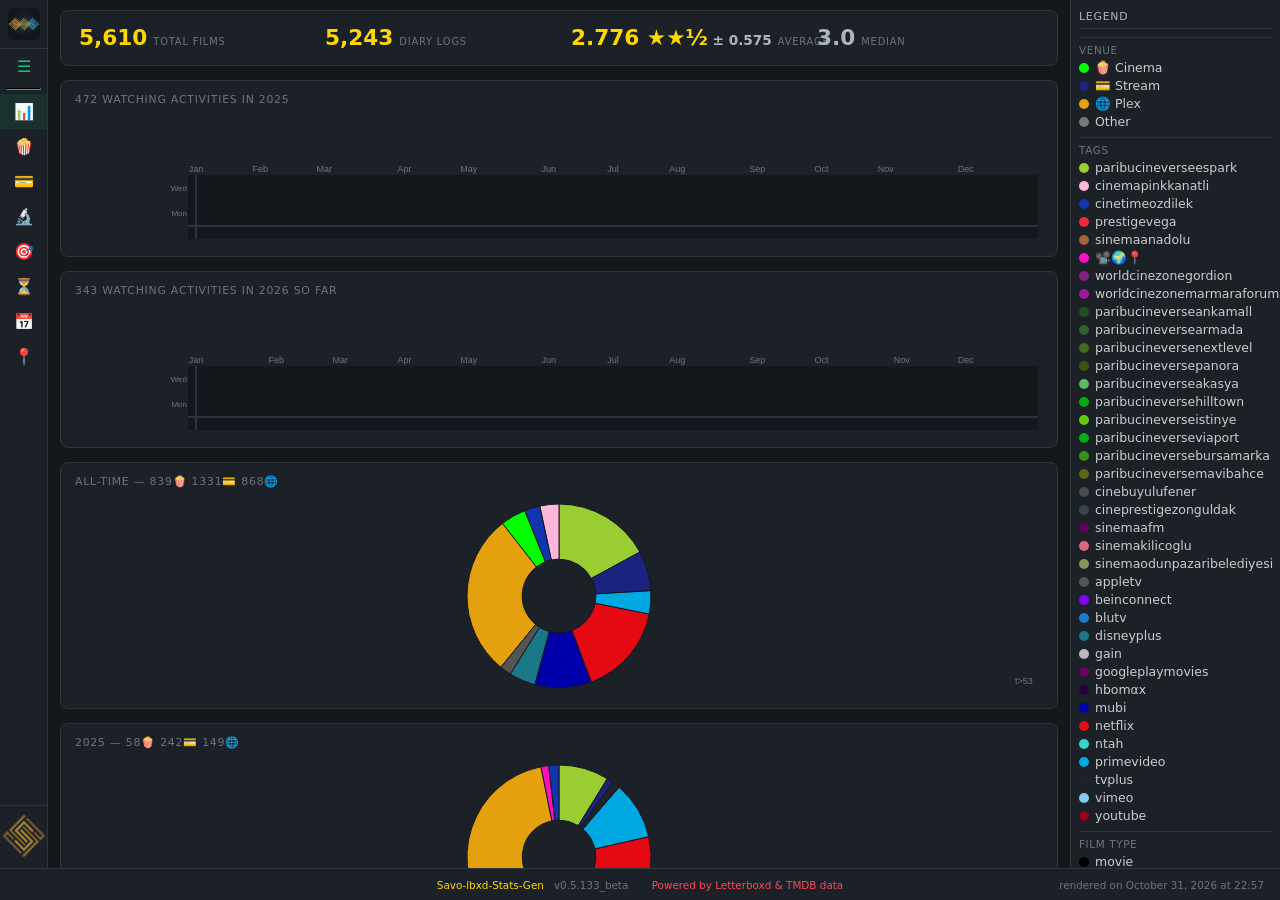
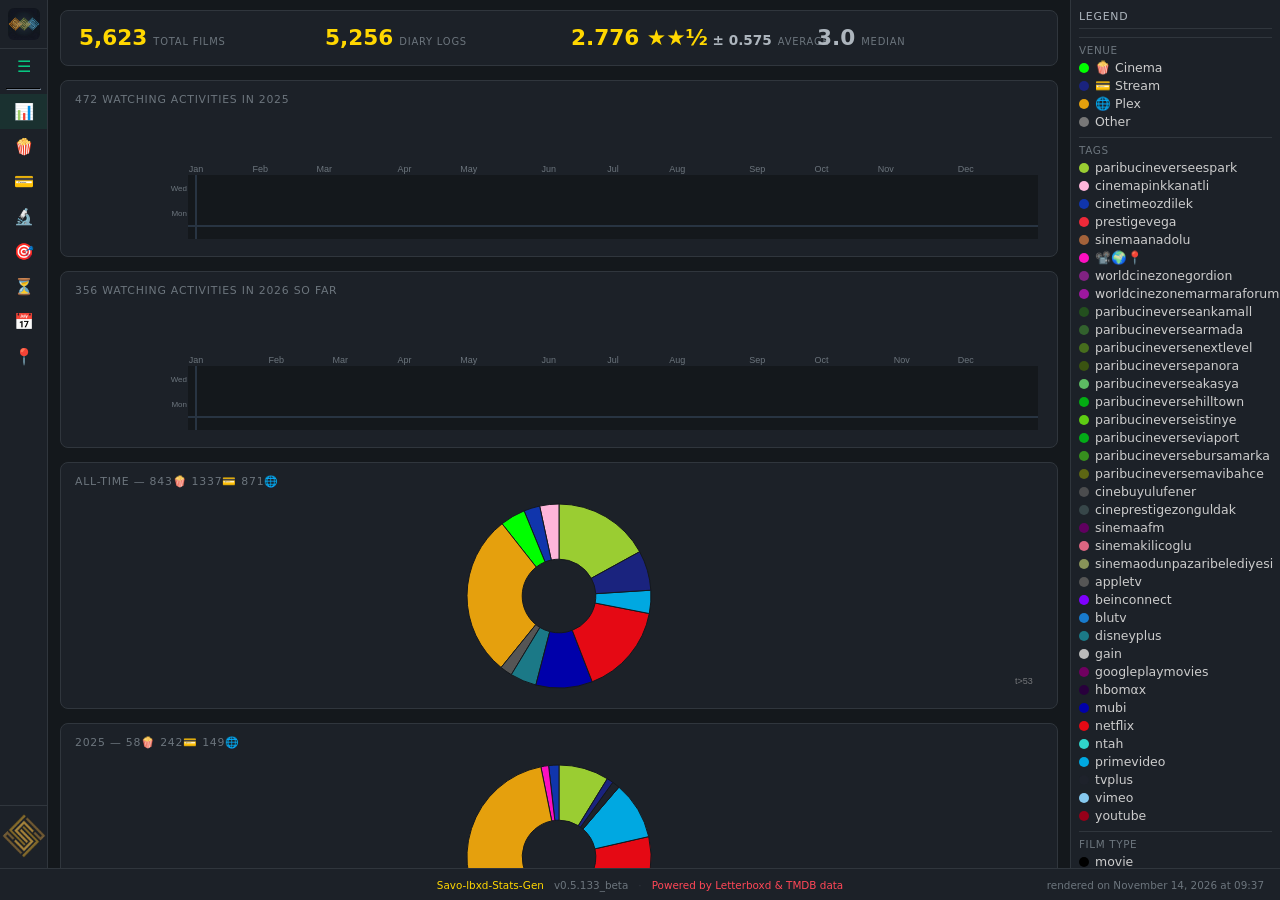
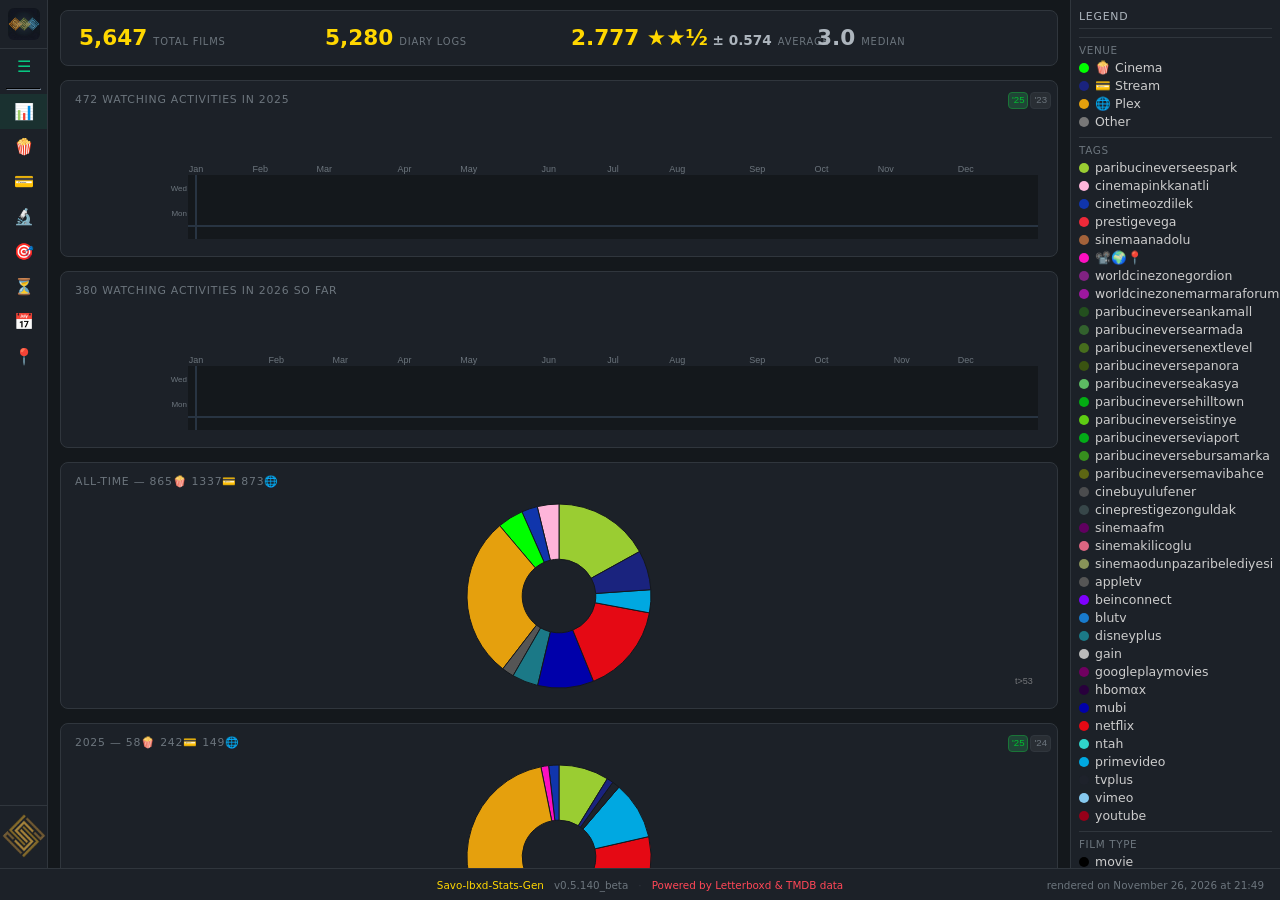
